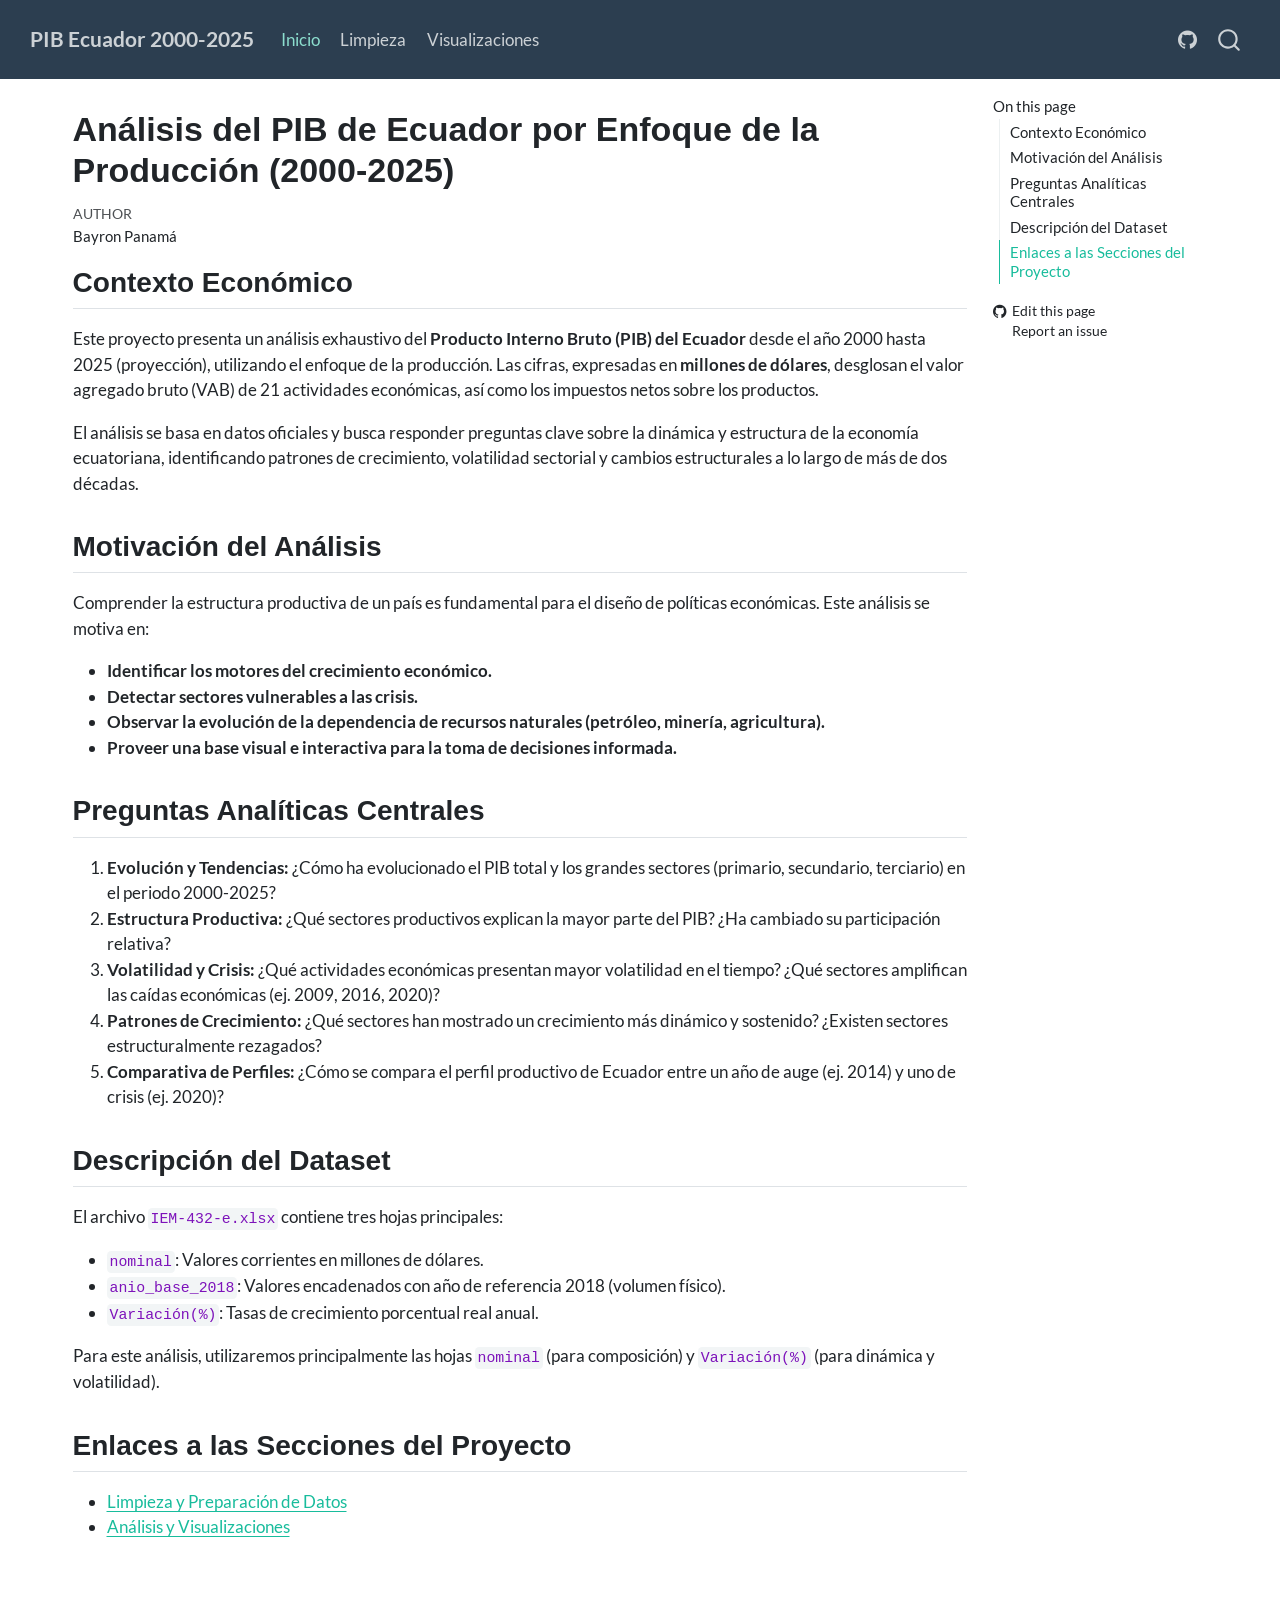
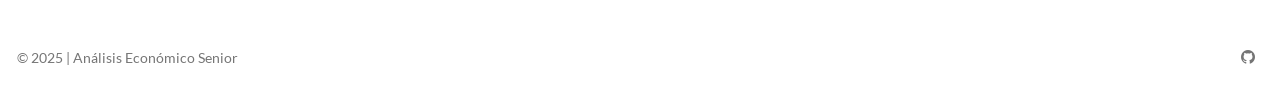
==== docs/index.html @ 4c0a0b29 "Primera versión: Análisis PIB Ecuador 2000-2025" ====
<!DOCTYPE html>
<html xmlns="http://www.w3.org/1999/xhtml" lang="en" xml:lang="en"><head>

<meta charset="utf-8">
<meta name="generator" content="quarto-1.9.36">

<meta name="viewport" content="width=device-width, initial-scale=1.0, user-scalable=yes">

<meta name="author" content="Bayron Panamá">

<title>Análisis del PIB de Ecuador por Enfoque de la Producción (2000-2025) – PIB Ecuador 2000-2025</title>
<style>

code{white-space: pre-wrap;}
span.smallcaps{font-variant: small-caps;}
div.columns{display: flex; gap: min(4vw, 1.5em);}
div.column{flex: auto; overflow-x: auto;}
div.hanging-indent{margin-left: 1.5em; text-indent: -1.5em;}
ul.task-list{list-style: none;}
ul.task-list li input[type="checkbox"] {
width: 0.8em;
margin: 0 0.8em 0.2em -1em;  vertical-align: middle;
}
</style>


<script>const headroomChanged = new CustomEvent("quarto-hrChanged", {
  detail: {},
  bubbles: true,
  cancelable: false,
  composed: false,
});

const announceDismiss = () => {
  const annEl = window.document.getElementById("quarto-announcement");
  if (annEl) {
    annEl.remove();

    const annId = annEl.getAttribute("data-announcement-id");
    window.localStorage.setItem(`quarto-announce-${annId}`, "true");
  }
};

const announceRegister = () => {
  const annEl = window.document.getElementById("quarto-announcement");
  if (annEl) {
    const annId = annEl.getAttribute("data-announcement-id");
    const isDismissed =
      window.localStorage.getItem(`quarto-announce-${annId}`) || false;
    if (isDismissed) {
      announceDismiss();
      return;
    } else {
      annEl.classList.remove("hidden");
    }

    const actionEl = annEl.querySelector(".quarto-announcement-action");
    if (actionEl) {
      actionEl.addEventListener("click", function (e) {
        e.preventDefault();
        // Hide the bar immediately
        announceDismiss();
      });
    }
  }
};

window.document.addEventListener("DOMContentLoaded", function () {
  let init = false;

  announceRegister();

  // Manage the back to top button, if one is present.
  let lastScrollTop = window.pageYOffset || document.documentElement.scrollTop;
  const scrollDownBuffer = 5;
  const scrollUpBuffer = 35;
  const btn = document.getElementById("quarto-back-to-top");
  const hideBackToTop = () => {
    btn.style.display = "none";
  };
  const showBackToTop = () => {
    btn.style.display = "inline-block";
  };
  if (btn) {
    window.document.addEventListener(
      "scroll",
      function () {
        const currentScrollTop =
          window.pageYOffset || document.documentElement.scrollTop;

        // Shows and hides the button 'intelligently' as the user scrolls
        if (currentScrollTop - scrollDownBuffer > lastScrollTop) {
          hideBackToTop();
          lastScrollTop = currentScrollTop <= 0 ? 0 : currentScrollTop;
        } else if (currentScrollTop < lastScrollTop - scrollUpBuffer) {
          showBackToTop();
          lastScrollTop = currentScrollTop <= 0 ? 0 : currentScrollTop;
        }

        // Show the button at the bottom, hides it at the top
        if (currentScrollTop <= 0) {
          hideBackToTop();
        } else if (
          window.innerHeight + currentScrollTop >=
          document.body.offsetHeight
        ) {
          showBackToTop();
        }
      },
      false
    );
  }

  function throttle(func, wait) {
    var timeout;
    return function () {
      const context = this;
      const args = arguments;
      const later = function () {
        clearTimeout(timeout);
        timeout = null;
        func.apply(context, args);
      };

      if (!timeout) {
        timeout = setTimeout(later, wait);
      }
    };
  }

  function headerOffset() {
    // Set an offset if there is are fixed top navbar
    const headerEl = window.document.querySelector("header.fixed-top");
    if (headerEl) {
      return headerEl.clientHeight;
    } else {
      return 0;
    }
  }

  function footerOffset() {
    const footerEl = window.document.querySelector("footer.footer");
    if (footerEl) {
      return footerEl.clientHeight;
    } else {
      return 0;
    }
  }

  function dashboardOffset() {
    const dashboardNavEl = window.document.getElementById(
      "quarto-dashboard-header"
    );
    if (dashboardNavEl !== null) {
      return dashboardNavEl.clientHeight;
    } else {
      return 0;
    }
  }

  function updateDocumentOffsetWithoutAnimation() {
    updateDocumentOffset(false);
  }

  function updateDocumentOffset(animated) {
    // set body offset
    const topOffset = headerOffset();
    const bodyOffset = topOffset + footerOffset() + dashboardOffset();
    const bodyEl = window.document.body;
    bodyEl.setAttribute("data-bs-offset", topOffset);
    bodyEl.style.paddingTop = topOffset + "px";

    // deal with sidebar offsets
    const sidebars = window.document.querySelectorAll(
      ".sidebar, .headroom-target"
    );
    sidebars.forEach((sidebar) => {
      if (!animated) {
        sidebar.classList.add("notransition");
        // Remove the no transition class after the animation has time to complete
        setTimeout(function () {
          sidebar.classList.remove("notransition");
        }, 201);
      }

      if (window.Headroom && sidebar.classList.contains("sidebar-unpinned")) {
        sidebar.style.top = "0";
        sidebar.style.maxHeight = "100vh";
      } else {
        sidebar.style.top = topOffset + "px";
        sidebar.style.maxHeight = "calc(100vh - " + topOffset + "px)";
      }
    });

    // allow space for footer
    const mainContainer = window.document.querySelector(".quarto-container");
    if (mainContainer) {
      mainContainer.style.minHeight = "calc(100vh - " + bodyOffset + "px)";
    }

    // link offset
    let linkStyle = window.document.querySelector("#quarto-target-style");
    if (!linkStyle) {
      linkStyle = window.document.createElement("style");
      linkStyle.setAttribute("id", "quarto-target-style");
      window.document.head.appendChild(linkStyle);
    }
    while (linkStyle.firstChild) {
      linkStyle.removeChild(linkStyle.firstChild);
    }
    if (topOffset > 0) {
      linkStyle.appendChild(
        window.document.createTextNode(`
      section:target::before {
        content: "";
        display: block;
        height: ${topOffset}px;
        margin: -${topOffset}px 0 0;
      }`)
      );
    }
    if (init) {
      window.dispatchEvent(headroomChanged);
    }
    init = true;
  }

  // initialize headroom
  var header = window.document.querySelector("#quarto-header");
  if (header && window.Headroom) {
    const headroom = new window.Headroom(header, {
      tolerance: 5,
      onPin: function () {
        const sidebars = window.document.querySelectorAll(
          ".sidebar, .headroom-target"
        );
        sidebars.forEach((sidebar) => {
          sidebar.classList.remove("sidebar-unpinned");
        });
        updateDocumentOffset();
      },
      onUnpin: function () {
        const sidebars = window.document.querySelectorAll(
          ".sidebar, .headroom-target"
        );
        sidebars.forEach((sidebar) => {
          sidebar.classList.add("sidebar-unpinned");
        });
        updateDocumentOffset();
      },
    });
    headroom.init();

    let frozen = false;
    window.quartoToggleHeadroom = function () {
      if (frozen) {
        headroom.unfreeze();
        frozen = false;
      } else {
        headroom.freeze();
        frozen = true;
      }
    };
  }

  window.addEventListener(
    "hashchange",
    function (e) {
      if (
        getComputedStyle(document.documentElement).scrollBehavior !== "smooth"
      ) {
        window.scrollTo(0, window.pageYOffset - headerOffset());
      }
    },
    false
  );

  // Observe size changed for the header
  const headerEl = window.document.querySelector("header.fixed-top");
  if (headerEl && window.ResizeObserver) {
    const observer = new window.ResizeObserver(() => {
      setTimeout(updateDocumentOffsetWithoutAnimation, 0);
    });
    observer.observe(headerEl, {
      attributes: true,
      childList: true,
      characterData: true,
    });
  } else {
    window.addEventListener(
      "resize",
      throttle(updateDocumentOffsetWithoutAnimation, 50)
    );
  }
  setTimeout(updateDocumentOffsetWithoutAnimation, 250);

  // fixup index.html links if we aren't on the filesystem
  if (window.location.protocol !== "file:") {
    const links = window.document.querySelectorAll("a");
    for (let i = 0; i < links.length; i++) {
      if (links[i].href) {
        links[i].dataset.originalHref = links[i].href;
        links[i].href = links[i].href.replace(/\/index\.html/, "/");
      }
    }

    // Fixup any sharing links that require urls
    // Append url to any sharing urls
    const sharingLinks = window.document.querySelectorAll(
      "a.sidebar-tools-main-item, a.quarto-navigation-tool, a.quarto-navbar-tools, a.quarto-navbar-tools-item"
    );
    for (let i = 0; i < sharingLinks.length; i++) {
      const sharingLink = sharingLinks[i];
      const href = sharingLink.getAttribute("href");
      if (href) {
        sharingLink.setAttribute(
          "href",
          href.replace("|url|", window.location.href)
        );
      }
    }

    // Scroll the active navigation item into view, if necessary
    const navSidebar = window.document.querySelector("nav#quarto-sidebar");
    if (navSidebar) {
      // Find the active item
      const activeItem = navSidebar.querySelector("li.sidebar-item a.active");
      if (activeItem) {
        // Wait for the scroll height and height to resolve by observing size changes on the
        // nav element that is scrollable
        const resizeObserver = new ResizeObserver((_entries) => {
          // The bottom of the element
          const elBottom = activeItem.offsetTop;
          const viewBottom = navSidebar.scrollTop + navSidebar.clientHeight;

          // The element height and scroll height are the same, then we are still loading
          if (viewBottom !== navSidebar.scrollHeight) {
            // Determine if the item isn't visible and scroll to it
            if (elBottom >= viewBottom) {
              navSidebar.scrollTop = elBottom;
            }

            // stop observing now since we've completed the scroll
            resizeObserver.unobserve(navSidebar);
          }
        });
        resizeObserver.observe(navSidebar);
      }
    }
  }
});
</script>
<script>/*!
 * headroom.js v0.12.0 - Give your page some headroom. Hide your header until you need it
 * Copyright (c) 2020 Nick Williams - http://wicky.nillia.ms/headroom.js
 * License: MIT
 */

!function(t,n){"object"==typeof exports&&"undefined"!=typeof module?module.exports=n():"function"==typeof define&&define.amd?define(n):(t=t||self).Headroom=n()}(this,function(){"use strict";function t(){return"undefined"!=typeof window}function d(t){return function(t){return t&&t.document&&function(t){return 9===t.nodeType}(t.document)}(t)?function(t){var n=t.document,o=n.body,s=n.documentElement;return{scrollHeight:function(){return Math.max(o.scrollHeight,s.scrollHeight,o.offsetHeight,s.offsetHeight,o.clientHeight,s.clientHeight)},height:function(){return t.innerHeight||s.clientHeight||o.clientHeight},scrollY:function(){return void 0!==t.pageYOffset?t.pageYOffset:(s||o.parentNode||o).scrollTop}}}(t):function(t){return{scrollHeight:function(){return Math.max(t.scrollHeight,t.offsetHeight,t.clientHeight)},height:function(){return Math.max(t.offsetHeight,t.clientHeight)},scrollY:function(){return t.scrollTop}}}(t)}function n(t,s,e){var n,o=function(){var n=!1;try{var t={get passive(){n=!0}};window.addEventListener("test",t,t),window.removeEventListener("test",t,t)}catch(t){n=!1}return n}(),i=!1,r=d(t),l=r.scrollY(),a={};function c(){var t=Math.round(r.scrollY()),n=r.height(),o=r.scrollHeight();a.scrollY=t,a.lastScrollY=l,a.direction=l<t?"down":"up",a.distance=Math.abs(t-l),a.isOutOfBounds=t<0||o<t+n,a.top=t<=s.offset[a.direction],a.bottom=o<=t+n,a.toleranceExceeded=a.distance>s.tolerance[a.direction],e(a),l=t,i=!1}function h(){i||(i=!0,n=requestAnimationFrame(c))}var u=!!o&&{passive:!0,capture:!1};return t.addEventListener("scroll",h,u),c(),{destroy:function(){cancelAnimationFrame(n),t.removeEventListener("scroll",h,u)}}}function o(t){return t===Object(t)?t:{down:t,up:t}}function s(t,n){n=n||{},Object.assign(this,s.options,n),this.classes=Object.assign({},s.options.classes,n.classes),this.elem=t,this.tolerance=o(this.tolerance),this.offset=o(this.offset),this.initialised=!1,this.frozen=!1}return s.prototype={constructor:s,init:function(){return s.cutsTheMustard&&!this.initialised&&(this.addClass("initial"),this.initialised=!0,setTimeout(function(t){t.scrollTracker=n(t.scroller,{offset:t.offset,tolerance:t.tolerance},t.update.bind(t))},100,this)),this},destroy:function(){this.initialised=!1,Object.keys(this.classes).forEach(this.removeClass,this),this.scrollTracker.destroy()},unpin:function(){!this.hasClass("pinned")&&this.hasClass("unpinned")||(this.addClass("unpinned"),this.removeClass("pinned"),this.onUnpin&&this.onUnpin.call(this))},pin:function(){this.hasClass("unpinned")&&(this.addClass("pinned"),this.removeClass("unpinned"),this.onPin&&this.onPin.call(this))},freeze:function(){this.frozen=!0,this.addClass("frozen")},unfreeze:function(){this.frozen=!1,this.removeClass("frozen")},top:function(){this.hasClass("top")||(this.addClass("top"),this.removeClass("notTop"),this.onTop&&this.onTop.call(this))},notTop:function(){this.hasClass("notTop")||(this.addClass("notTop"),this.removeClass("top"),this.onNotTop&&this.onNotTop.call(this))},bottom:function(){this.hasClass("bottom")||(this.addClass("bottom"),this.removeClass("notBottom"),this.onBottom&&this.onBottom.call(this))},notBottom:function(){this.hasClass("notBottom")||(this.addClass("notBottom"),this.removeClass("bottom"),this.onNotBottom&&this.onNotBottom.call(this))},shouldUnpin:function(t){return"down"===t.direction&&!t.top&&t.toleranceExceeded},shouldPin:function(t){return"up"===t.direction&&t.toleranceExceeded||t.top},addClass:function(t){this.elem.classList.add.apply(this.elem.classList,this.classes[t].split(" "))},removeClass:function(t){this.elem.classList.remove.apply(this.elem.classList,this.classes[t].split(" "))},hasClass:function(t){return this.classes[t].split(" ").every(function(t){return this.classList.contains(t)},this.elem)},update:function(t){t.isOutOfBounds||!0!==this.frozen&&(t.top?this.top():this.notTop(),t.bottom?this.bottom():this.notBottom(),this.shouldUnpin(t)?this.unpin():this.shouldPin(t)&&this.pin())}},s.options={tolerance:{up:0,down:0},offset:0,scroller:t()?window:null,classes:{frozen:"headroom--frozen",pinned:"headroom--pinned",unpinned:"headroom--unpinned",top:"headroom--top",notTop:"headroom--not-top",bottom:"headroom--bottom",notBottom:"headroom--not-bottom",initial:"headroom"}},s.cutsTheMustard=!!(t()&&function(){}.bind&&"classList"in document.documentElement&&Object.assign&&Object.keys&&requestAnimationFrame),s});
</script>
<script>/*!
 * clipboard.js v2.0.11
 * https://clipboardjs.com/
 *
 * Licensed MIT © Zeno Rocha
 */
!function(t,e){"object"==typeof exports&&"object"==typeof module?module.exports=e():"function"==typeof define&&define.amd?define([],e):"object"==typeof exports?exports.ClipboardJS=e():t.ClipboardJS=e()}(this,function(){return n={686:function(t,e,n){"use strict";n.d(e,{default:function(){return b}});var e=n(279),i=n.n(e),e=n(370),u=n.n(e),e=n(817),r=n.n(e);function c(t){try{return document.execCommand(t)}catch(t){return}}var a=function(t){t=r()(t);return c("cut"),t};function o(t,e){var n,o,t=(n=t,o="rtl"===document.documentElement.getAttribute("dir"),(t=document.createElement("textarea")).style.fontSize="12pt",t.style.border="0",t.style.padding="0",t.style.margin="0",t.style.position="absolute",t.style[o?"right":"left"]="-9999px",o=window.pageYOffset||document.documentElement.scrollTop,t.style.top="".concat(o,"px"),t.setAttribute("readonly",""),t.value=n,t);return e.container.appendChild(t),e=r()(t),c("copy"),t.remove(),e}var f=function(t){var e=1<arguments.length&&void 0!==arguments[1]?arguments[1]:{container:document.body},n="";return"string"==typeof t?n=o(t,e):t instanceof HTMLInputElement&&!["text","search","url","tel","password"].includes(null==t?void 0:t.type)?n=o(t.value,e):(n=r()(t),c("copy")),n};function l(t){return(l="function"==typeof Symbol&&"symbol"==typeof Symbol.iterator?function(t){return typeof t}:function(t){return t&&"function"==typeof Symbol&&t.constructor===Symbol&&t!==Symbol.prototype?"symbol":typeof t})(t)}var s=function(){var t=0<arguments.length&&void 0!==arguments[0]?arguments[0]:{},e=t.action,n=void 0===e?"copy":e,o=t.container,e=t.target,t=t.text;if("copy"!==n&&"cut"!==n)throw new Error('Invalid "action" value, use either "copy" or "cut"');if(void 0!==e){if(!e||"object"!==l(e)||1!==e.nodeType)throw new Error('Invalid "target" value, use a valid Element');if("copy"===n&&e.hasAttribute("disabled"))throw new Error('Invalid "target" attribute. Please use "readonly" instead of "disabled" attribute');if("cut"===n&&(e.hasAttribute("readonly")||e.hasAttribute("disabled")))throw new Error('Invalid "target" attribute. You can\'t cut text from elements with "readonly" or "disabled" attributes')}return t?f(t,{container:o}):e?"cut"===n?a(e):f(e,{container:o}):void 0};function p(t){return(p="function"==typeof Symbol&&"symbol"==typeof Symbol.iterator?function(t){return typeof t}:function(t){return t&&"function"==typeof Symbol&&t.constructor===Symbol&&t!==Symbol.prototype?"symbol":typeof t})(t)}function d(t,e){for(var n=0;n<e.length;n++){var o=e[n];o.enumerable=o.enumerable||!1,o.configurable=!0,"value"in o&&(o.writable=!0),Object.defineProperty(t,o.key,o)}}function y(t,e){return(y=Object.setPrototypeOf||function(t,e){return t.__proto__=e,t})(t,e)}function h(n){var o=function(){if("undefined"==typeof Reflect||!Reflect.construct)return!1;if(Reflect.construct.sham)return!1;if("function"==typeof Proxy)return!0;try{return Date.prototype.toString.call(Reflect.construct(Date,[],function(){})),!0}catch(t){return!1}}();return function(){var t,e=v(n);return t=o?(t=v(this).constructor,Reflect.construct(e,arguments,t)):e.apply(this,arguments),e=this,!(t=t)||"object"!==p(t)&&"function"!=typeof t?function(t){if(void 0!==t)return t;throw new ReferenceError("this hasn't been initialised - super() hasn't been called")}(e):t}}function v(t){return(v=Object.setPrototypeOf?Object.getPrototypeOf:function(t){return t.__proto__||Object.getPrototypeOf(t)})(t)}function m(t,e){t="data-clipboard-".concat(t);if(e.hasAttribute(t))return e.getAttribute(t)}var b=function(){!function(t,e){if("function"!=typeof e&&null!==e)throw new TypeError("Super expression must either be null or a function");t.prototype=Object.create(e&&e.prototype,{constructor:{value:t,writable:!0,configurable:!0}}),e&&y(t,e)}(r,i());var t,e,n,o=h(r);function r(t,e){var n;return function(t){if(!(t instanceof r))throw new TypeError("Cannot call a class as a function")}(this),(n=o.call(this)).resolveOptions(e),n.listenClick(t),n}return t=r,n=[{key:"copy",value:function(t){var e=1<arguments.length&&void 0!==arguments[1]?arguments[1]:{container:document.body};return f(t,e)}},{key:"cut",value:function(t){return a(t)}},{key:"isSupported",value:function(){var t=0<arguments.length&&void 0!==arguments[0]?arguments[0]:["copy","cut"],t="string"==typeof t?[t]:t,e=!!document.queryCommandSupported;return t.forEach(function(t){e=e&&!!document.queryCommandSupported(t)}),e}}],(e=[{key:"resolveOptions",value:function(){var t=0<arguments.length&&void 0!==arguments[0]?arguments[0]:{};this.action="function"==typeof t.action?t.action:this.defaultAction,this.target="function"==typeof t.target?t.target:this.defaultTarget,this.text="function"==typeof t.text?t.text:this.defaultText,this.container="object"===p(t.container)?t.container:document.body}},{key:"listenClick",value:function(t){var e=this;this.listener=u()(t,"click",function(t){return e.onClick(t)})}},{key:"onClick",value:function(t){var e=t.delegateTarget||t.currentTarget,n=this.action(e)||"copy",t=s({action:n,container:this.container,target:this.target(e),text:this.text(e)});this.emit(t?"success":"error",{action:n,text:t,trigger:e,clearSelection:function(){e&&e.focus(),window.getSelection().removeAllRanges()}})}},{key:"defaultAction",value:function(t){return m("action",t)}},{key:"defaultTarget",value:function(t){t=m("target",t);if(t)return document.querySelector(t)}},{key:"defaultText",value:function(t){return m("text",t)}},{key:"destroy",value:function(){this.listener.destroy()}}])&&d(t.prototype,e),n&&d(t,n),r}()},828:function(t){var e;"undefined"==typeof Element||Element.prototype.matches||((e=Element.prototype).matches=e.matchesSelector||e.mozMatchesSelector||e.msMatchesSelector||e.oMatchesSelector||e.webkitMatchesSelector),t.exports=function(t,e){for(;t&&9!==t.nodeType;){if("function"==typeof t.matches&&t.matches(e))return t;t=t.parentNode}}},438:function(t,e,n){var u=n(828);function i(t,e,n,o,r){var i=function(e,n,t,o){return function(t){t.delegateTarget=u(t.target,n),t.delegateTarget&&o.call(e,t)}}.apply(this,arguments);return t.addEventListener(n,i,r),{destroy:function(){t.removeEventListener(n,i,r)}}}t.exports=function(t,e,n,o,r){return"function"==typeof t.addEventListener?i.apply(null,arguments):"function"==typeof n?i.bind(null,document).apply(null,arguments):("string"==typeof t&&(t=document.querySelectorAll(t)),Array.prototype.map.call(t,function(t){return i(t,e,n,o,r)}))}},879:function(t,n){n.node=function(t){return void 0!==t&&t instanceof HTMLElement&&1===t.nodeType},n.nodeList=function(t){var e=Object.prototype.toString.call(t);return void 0!==t&&("[object NodeList]"===e||"[object HTMLCollection]"===e)&&"length"in t&&(0===t.length||n.node(t[0]))},n.string=function(t){return"string"==typeof t||t instanceof String},n.fn=function(t){return"[object Function]"===Object.prototype.toString.call(t)}},370:function(t,e,n){var f=n(879),l=n(438);t.exports=function(t,e,n){if(!t&&!e&&!n)throw new Error("Missing required arguments");if(!f.string(e))throw new TypeError("Second argument must be a String");if(!f.fn(n))throw new TypeError("Third argument must be a Function");if(f.node(t))return c=e,a=n,(u=t).addEventListener(c,a),{destroy:function(){u.removeEventListener(c,a)}};if(f.nodeList(t))return o=t,r=e,i=n,Array.prototype.forEach.call(o,function(t){t.addEventListener(r,i)}),{destroy:function(){Array.prototype.forEach.call(o,function(t){t.removeEventListener(r,i)})}};if(f.string(t))return t=t,e=e,n=n,l(document.body,t,e,n);throw new TypeError("First argument must be a String, HTMLElement, HTMLCollection, or NodeList");var o,r,i,u,c,a}},817:function(t){t.exports=function(t){var e,n="SELECT"===t.nodeName?(t.focus(),t.value):"INPUT"===t.nodeName||"TEXTAREA"===t.nodeName?((e=t.hasAttribute("readonly"))||t.setAttribute("readonly",""),t.select(),t.setSelectionRange(0,t.value.length),e||t.removeAttribute("readonly"),t.value):(t.hasAttribute("contenteditable")&&t.focus(),n=window.getSelection(),(e=document.createRange()).selectNodeContents(t),n.removeAllRanges(),n.addRange(e),n.toString());return n}},279:function(t){function e(){}e.prototype={on:function(t,e,n){var o=this.e||(this.e={});return(o[t]||(o[t]=[])).push({fn:e,ctx:n}),this},once:function(t,e,n){var o=this;function r(){o.off(t,r),e.apply(n,arguments)}return r._=e,this.on(t,r,n)},emit:function(t){for(var e=[].slice.call(arguments,1),n=((this.e||(this.e={}))[t]||[]).slice(),o=0,r=n.length;o<r;o++)n[o].fn.apply(n[o].ctx,e);return this},off:function(t,e){var n=this.e||(this.e={}),o=n[t],r=[];if(o&&e)for(var i=0,u=o.length;i<u;i++)o[i].fn!==e&&o[i].fn._!==e&&r.push(o[i]);return r.length?n[t]=r:delete n[t],this}},t.exports=e,t.exports.TinyEmitter=e}},r={},o.n=function(t){var e=t&&t.__esModule?function(){return t.default}:function(){return t};return o.d(e,{a:e}),e},o.d=function(t,e){for(var n in e)o.o(e,n)&&!o.o(t,n)&&Object.defineProperty(t,n,{enumerable:!0,get:e[n]})},o.o=function(t,e){return Object.prototype.hasOwnProperty.call(t,e)},o(686).default;function o(t){if(r[t])return r[t].exports;var e=r[t]={exports:{}};return n[t](e,e.exports,o),e.exports}var n,r});</script>
<script>/*! @algolia/autocomplete-js 1.19.1 | MIT License | © Algolia, Inc. and contributors | https://github.com/algolia/autocomplete */
!function(e,t){"object"==typeof exports&&"undefined"!=typeof module?t(exports):"function"==typeof define&&define.amd?define(["exports"],t):t((e="undefined"!=typeof globalThis?globalThis:e||self)["@algolia/autocomplete-js"]={})}(this,(function(e){"use strict";function t(e,t){var n=Object.keys(e);if(Object.getOwnPropertySymbols){var r=Object.getOwnPropertySymbols(e);t&&(r=r.filter((function(t){return Object.getOwnPropertyDescriptor(e,t).enumerable}))),n.push.apply(n,r)}return n}function n(e){for(var n=1;n<arguments.length;n++){var r=null!=arguments[n]?arguments[n]:{};n%2?t(Object(r),!0).forEach((function(t){o(e,t,r[t])})):Object.getOwnPropertyDescriptors?Object.defineProperties(e,Object.getOwnPropertyDescriptors(r)):t(Object(r)).forEach((function(t){Object.defineProperty(e,t,Object.getOwnPropertyDescriptor(r,t))}))}return e}function r(e){return r="function"==typeof Symbol&&"symbol"==typeof Symbol.iterator?function(e){return typeof e}:function(e){return e&&"function"==typeof Symbol&&e.constructor===Symbol&&e!==Symbol.prototype?"symbol":typeof e},r(e)}function o(e,t,n){return(t=function(e){var t=function(e,t){if("object"!=typeof e||null===e)return e;var n=e[Symbol.toPrimitive];if(void 0!==n){var r=n.call(e,t||"default");if("object"!=typeof r)return r;throw new TypeError("@@toPrimitive must return a primitive value.")}return("string"===t?String:Number)(e)}(e,"string");return"symbol"==typeof t?t:String(t)}(t))in e?Object.defineProperty(e,t,{value:n,enumerable:!0,configurable:!0,writable:!0}):e[t]=n,e}function i(){return i=Object.assign?Object.assign.bind():function(e){for(var t=1;t<arguments.length;t++){var n=arguments[t];for(var r in n)Object.prototype.hasOwnProperty.call(n,r)&&(e[r]=n[r])}return e},i.apply(this,arguments)}function u(e,t){if(null==e)return{};var n,r,o=function(e,t){if(null==e)return{};var n,r,o={},i=Object.keys(e);for(r=0;r<i.length;r++)n=i[r],t.indexOf(n)>=0||(o[n]=e[n]);return o}(e,t);if(Object.getOwnPropertySymbols){var i=Object.getOwnPropertySymbols(e);for(r=0;r<i.length;r++)n=i[r],t.indexOf(n)>=0||Object.prototype.propertyIsEnumerable.call(e,n)&&(o[n]=e[n])}return o}function a(e,t){return function(e){if(Array.isArray(e))return e}(e)||function(e,t){var n=null==e?null:"undefined"!=typeof Symbol&&e[Symbol.iterator]||e["@@iterator"];if(null!=n){var r,o,i,u,a=[],l=!0,c=!1;try{if(i=(n=n.call(e)).next,0===t){if(Object(n)!==n)return;l=!1}else for(;!(l=(r=i.call(n)).done)&&(a.push(r.value),a.length!==t);l=!0);}catch(e){c=!0,o=e}finally{try{if(!l&&null!=n.return&&(u=n.return(),Object(u)!==u))return}finally{if(c)throw o}}return a}}(e,t)||c(e,t)||function(){throw new TypeError("Invalid attempt to destructure non-iterable instance.\nIn order to be iterable, non-array objects must have a [Symbol.iterator]() method.")}()}function l(e){return function(e){if(Array.isArray(e))return s(e)}(e)||function(e){if("undefined"!=typeof Symbol&&null!=e[Symbol.iterator]||null!=e["@@iterator"])return Array.from(e)}(e)||c(e)||function(){throw new TypeError("Invalid attempt to spread non-iterable instance.\nIn order to be iterable, non-array objects must have a [Symbol.iterator]() method.")}()}function c(e,t){if(e){if("string"==typeof e)return s(e,t);var n=Object.prototype.toString.call(e).slice(8,-1);return"Object"===n&&e.constructor&&(n=e.constructor.name),"Map"===n||"Set"===n?Array.from(e):"Arguments"===n||/^(?:Ui|I)nt(?:8|16|32)(?:Clamped)?Array$/.test(n)?s(e,t):void 0}}function s(e,t){(null==t||t>e.length)&&(t=e.length);for(var n=0,r=new Array(t);n<t;n++)r[n]=e[n];return r}function f(e){return{current:e}}function p(e,t){var n=void 0;return function(){for(var r=arguments.length,o=new Array(r),i=0;i<r;i++)o[i]=arguments[i];n&&clearTimeout(n),n=setTimeout((function(){return e.apply(void 0,o)}),t)}}function m(e){return e.reduce((function(e,t){return e.concat(t)}),[])}var v=0;function d(){return"autocomplete-".concat(v++)}function y(e,t){return t.reduce((function(e,t){return e&&e[t]}),e)}function b(e){return 0===e.collections.length?0:e.collections.reduce((function(e,t){return e+t.items.length}),0)}function g(e){return e!==Object(e)}function h(e,t){if(e===t)return!0;if(g(e)||g(t)||"function"==typeof e||"function"==typeof t)return e===t;if(Object.keys(e).length!==Object.keys(t).length)return!1;for(var n=0,r=Object.keys(e);n<r.length;n++){var o=r[n];if(!(o in t))return!1;if(!h(e[o],t[o]))return!1}return!0}var _=function(){};var O="1.19.1",S=[{segment:"autocomplete-core",version:O}];function j(e){var t=e.item,n=e.items,r=void 0===n?[]:n;return{index:t.__autocomplete_indexName,items:[t],positions:[1+r.findIndex((function(e){return e.objectID===t.objectID}))],queryID:t.__autocomplete_queryID,algoliaSource:["autocomplete"]}}function P(e,t){return function(e){if(Array.isArray(e))return e}(e)||function(e,t){var n=null==e?null:"undefined"!=typeof Symbol&&e[Symbol.iterator]||e["@@iterator"];if(null!=n){var r,o,i,u,a=[],l=!0,c=!1;try{if(i=(n=n.call(e)).next,0===t){if(Object(n)!==n)return;l=!1}else for(;!(l=(r=i.call(n)).done)&&(a.push(r.value),a.length!==t);l=!0);}catch(e){c=!0,o=e}finally{try{if(!l&&null!=n.return&&(u=n.return(),Object(u)!==u))return}finally{if(c)throw o}}return a}}(e,t)||function(e,t){if(!e)return;if("string"==typeof e)return w(e,t);var n=Object.prototype.toString.call(e).slice(8,-1);"Object"===n&&e.constructor&&(n=e.constructor.name);if("Map"===n||"Set"===n)return Array.from(e);if("Arguments"===n||/^(?:Ui|I)nt(?:8|16|32)(?:Clamped)?Array$/.test(n))return w(e,t)}(e,t)||function(){throw new TypeError("Invalid attempt to destructure non-iterable instance.\nIn order to be iterable, non-array objects must have a [Symbol.iterator]() method.")}()}function w(e,t){(null==t||t>e.length)&&(t=e.length);for(var n=0,r=new Array(t);n<t;n++)r[n]=e[n];return r}var I=["items"],A=["items"];function E(e){return E="function"==typeof Symbol&&"symbol"==typeof Symbol.iterator?function(e){return typeof e}:function(e){return e&&"function"==typeof Symbol&&e.constructor===Symbol&&e!==Symbol.prototype?"symbol":typeof e},E(e)}function D(e){return function(e){if(Array.isArray(e))return C(e)}(e)||function(e){if("undefined"!=typeof Symbol&&null!=e[Symbol.iterator]||null!=e["@@iterator"])return Array.from(e)}(e)||function(e,t){if(!e)return;if("string"==typeof e)return C(e,t);var n=Object.prototype.toString.call(e).slice(8,-1);"Object"===n&&e.constructor&&(n=e.constructor.name);if("Map"===n||"Set"===n)return Array.from(e);if("Arguments"===n||/^(?:Ui|I)nt(?:8|16|32)(?:Clamped)?Array$/.test(n))return C(e,t)}(e)||function(){throw new TypeError("Invalid attempt to spread non-iterable instance.\nIn order to be iterable, non-array objects must have a [Symbol.iterator]() method.")}()}function C(e,t){(null==t||t>e.length)&&(t=e.length);for(var n=0,r=new Array(t);n<t;n++)r[n]=e[n];return r}function k(e,t){if(null==e)return{};var n,r,o=function(e,t){if(null==e)return{};var n,r,o={},i=Object.keys(e);for(r=0;r<i.length;r++)n=i[r],t.indexOf(n)>=0||(o[n]=e[n]);return o}(e,t);if(Object.getOwnPropertySymbols){var i=Object.getOwnPropertySymbols(e);for(r=0;r<i.length;r++)n=i[r],t.indexOf(n)>=0||Object.prototype.propertyIsEnumerable.call(e,n)&&(o[n]=e[n])}return o}function x(e,t){var n=Object.keys(e);if(Object.getOwnPropertySymbols){var r=Object.getOwnPropertySymbols(e);t&&(r=r.filter((function(t){return Object.getOwnPropertyDescriptor(e,t).enumerable}))),n.push.apply(n,r)}return n}function N(e){for(var t=1;t<arguments.length;t++){var n=null!=arguments[t]?arguments[t]:{};t%2?x(Object(n),!0).forEach((function(t){T(e,t,n[t])})):Object.getOwnPropertyDescriptors?Object.defineProperties(e,Object.getOwnPropertyDescriptors(n)):x(Object(n)).forEach((function(t){Object.defineProperty(e,t,Object.getOwnPropertyDescriptor(n,t))}))}return e}function T(e,t,n){return(t=function(e){var t=function(e,t){if("object"!==E(e)||null===e)return e;var n=e[Symbol.toPrimitive];if(void 0!==n){var r=n.call(e,t||"default");if("object"!==E(r))return r;throw new TypeError("@@toPrimitive must return a primitive value.")}return("string"===t?String:Number)(e)}(e,"string");return"symbol"===E(t)?t:String(t)}(t))in e?Object.defineProperty(e,t,{value:n,enumerable:!0,configurable:!0,writable:!0}):e[t]=n,e}function q(e){for(var t=arguments.length>1&&void 0!==arguments[1]?arguments[1]:20,n=[],r=0;r<e.objectIDs.length;r+=t)n.push(N(N({},e),{},{objectIDs:e.objectIDs.slice(r,r+t)}));return n}function B(e){return e.map((function(e){var t=e.items,n=k(e,I);return N(N({},n),{},{objectIDs:(null==t?void 0:t.map((function(e){return e.objectID})))||n.objectIDs})}))}function R(e){var t,n,r,o=(t=P((e.version||"").split(".").map(Number),2),n=t[0],r=t[1],n>=3||2===n&&r>=4||1===n&&r>=10);function i(t,n,r){if(o&&void 0!==r){var i=r[0].__autocomplete_algoliaCredentials,u={"X-Algolia-Application-Id":i.appId,"X-Algolia-API-Key":i.apiKey};e.apply(void 0,[t].concat(D(n),[{headers:u}]))}else e.apply(void 0,[t].concat(D(n)))}return{init:function(t,n){e("init",{appId:t,apiKey:n})},setAuthenticatedUserToken:function(t){e("setAuthenticatedUserToken",t)},setUserToken:function(t){e("setUserToken",t)},clickedObjectIDsAfterSearch:function(){for(var e=arguments.length,t=new Array(e),n=0;n<e;n++)t[n]=arguments[n];t.length>0&&i("clickedObjectIDsAfterSearch",B(t),t[0].items)},clickedObjectIDs:function(){for(var e=arguments.length,t=new Array(e),n=0;n<e;n++)t[n]=arguments[n];t.length>0&&i("clickedObjectIDs",B(t),t[0].items)},clickedFilters:function(){for(var t=arguments.length,n=new Array(t),r=0;r<t;r++)n[r]=arguments[r];n.length>0&&e.apply(void 0,["clickedFilters"].concat(n))},convertedObjectIDsAfterSearch:function(){for(var e=arguments.length,t=new Array(e),n=0;n<e;n++)t[n]=arguments[n];t.length>0&&i("convertedObjectIDsAfterSearch",B(t),t[0].items)},convertedObjectIDs:function(){for(var e=arguments.length,t=new Array(e),n=0;n<e;n++)t[n]=arguments[n];t.length>0&&i("convertedObjectIDs",B(t),t[0].items)},convertedFilters:function(){for(var t=arguments.length,n=new Array(t),r=0;r<t;r++)n[r]=arguments[r];n.length>0&&e.apply(void 0,["convertedFilters"].concat(n))},viewedObjectIDs:function(){for(var e=arguments.length,t=new Array(e),n=0;n<e;n++)t[n]=arguments[n];t.length>0&&t.reduce((function(e,t){var n=t.items,r=k(t,A);return[].concat(D(e),D(q(N(N({},r),{},{objectIDs:(null==n?void 0:n.map((function(e){return e.objectID})))||r.objectIDs})).map((function(e){return{items:n,payload:e}}))))}),[]).forEach((function(e){var t=e.items;return i("viewedObjectIDs",[e.payload],t)}))},viewedFilters:function(){for(var t=arguments.length,n=new Array(t),r=0;r<t;r++)n[r]=arguments[r];n.length>0&&e.apply(void 0,["viewedFilters"].concat(n))}}}function L(e){var t=e.items.reduce((function(e,t){var n;return e[t.__autocomplete_indexName]=(null!==(n=e[t.__autocomplete_indexName])&&void 0!==n?n:[]).concat(t),e}),{});return Object.keys(t).map((function(e){return{index:e,items:t[e],algoliaSource:["autocomplete"]}}))}function F(e){return e.objectID&&e.__autocomplete_indexName&&e.__autocomplete_queryID}function U(e){return U="function"==typeof Symbol&&"symbol"==typeof Symbol.iterator?function(e){return typeof e}:function(e){return e&&"function"==typeof Symbol&&e.constructor===Symbol&&e!==Symbol.prototype?"symbol":typeof e},U(e)}function M(e){return function(e){if(Array.isArray(e))return H(e)}(e)||function(e){if("undefined"!=typeof Symbol&&null!=e[Symbol.iterator]||null!=e["@@iterator"])return Array.from(e)}(e)||function(e,t){if(!e)return;if("string"==typeof e)return H(e,t);var n=Object.prototype.toString.call(e).slice(8,-1);"Object"===n&&e.constructor&&(n=e.constructor.name);if("Map"===n||"Set"===n)return Array.from(e);if("Arguments"===n||/^(?:Ui|I)nt(?:8|16|32)(?:Clamped)?Array$/.test(n))return H(e,t)}(e)||function(){throw new TypeError("Invalid attempt to spread non-iterable instance.\nIn order to be iterable, non-array objects must have a [Symbol.iterator]() method.")}()}function H(e,t){(null==t||t>e.length)&&(t=e.length);for(var n=0,r=new Array(t);n<t;n++)r[n]=e[n];return r}function V(e,t){var n=Object.keys(e);if(Object.getOwnPropertySymbols){var r=Object.getOwnPropertySymbols(e);t&&(r=r.filter((function(t){return Object.getOwnPropertyDescriptor(e,t).enumerable}))),n.push.apply(n,r)}return n}function W(e){for(var t=1;t<arguments.length;t++){var n=null!=arguments[t]?arguments[t]:{};t%2?V(Object(n),!0).forEach((function(t){Q(e,t,n[t])})):Object.getOwnPropertyDescriptors?Object.defineProperties(e,Object.getOwnPropertyDescriptors(n)):V(Object(n)).forEach((function(t){Object.defineProperty(e,t,Object.getOwnPropertyDescriptor(n,t))}))}return e}function Q(e,t,n){return(t=function(e){var t=function(e,t){if("object"!==U(e)||null===e)return e;var n=e[Symbol.toPrimitive];if(void 0!==n){var r=n.call(e,t||"default");if("object"!==U(r))return r;throw new TypeError("@@toPrimitive must return a primitive value.")}return("string"===t?String:Number)(e)}(e,"string");return"symbol"===U(t)?t:String(t)}(t))in e?Object.defineProperty(e,t,{value:n,enumerable:!0,configurable:!0,writable:!0}):e[t]=n,e}var K="2.15.0",$="https://cdn.jsdelivr.net/npm/search-insights@".concat(K,"/dist/search-insights.min.js"),z=p((function(e){var t=e.onItemsChange,n=e.items,r=e.insights,o=e.state;t({insights:r,insightsEvents:L({items:n}).map((function(e){return W({eventName:"Items Viewed"},e)})),state:o})}),400);function G(e){var t=function(e){return W({onItemsChange:function(e){var t=e.insights,n=e.insightsEvents,r=e.state;t.viewedObjectIDs.apply(t,M(n.map((function(e){return W(W({},e),{},{algoliaSource:J(e.algoliaSource,r.context)})}))))},onSelect:function(e){var t=e.insights,n=e.insightsEvents,r=e.state;t.clickedObjectIDsAfterSearch.apply(t,M(n.map((function(e){return W(W({},e),{},{algoliaSource:J(e.algoliaSource,r.context)})}))))},onActive:_,__autocomplete_clickAnalytics:!0},e)}(e),n=t.insightsClient,r=t.insightsInitParams,o=t.onItemsChange,i=t.onSelect,u=t.onActive,a=t.__autocomplete_clickAnalytics,l=n;if(n||function(e){if("undefined"!=typeof window)e({window:window})}((function(e){var t=e.window,n=t.AlgoliaAnalyticsObject||"aa";"string"==typeof n&&(l=t[n]),l||(t.AlgoliaAnalyticsObject=n,t[n]||(t[n]=function(){t[n].queue||(t[n].queue=[]);for(var e=arguments.length,r=new Array(e),o=0;o<e;o++)r[o]=arguments[o];t[n].queue.push(r)}),t[n].version=K,l=t[n],function(e){var t="[Autocomplete]: Could not load search-insights.js. Please load it manually following https://alg.li/insights-autocomplete";try{var n=e.document.createElement("script");n.async=!0,n.src=$,n.onerror=function(){console.error(t)},document.body.appendChild(n)}catch(e){console.error(t)}}(t))})),!l)return{};r&&l("init",W({partial:!0},r));var c=R(l),s=f([]),m=p((function(e){var t=e.state;if(t.isOpen){var n=t.collections.reduce((function(e,t){return[].concat(M(e),M(t.items))}),[]).filter(F);h(s.current.map((function(e){return e.objectID})),n.map((function(e){return e.objectID})))||(s.current=n,n.length>0&&z({onItemsChange:o,items:n,insights:c,state:t}))}}),0);return{name:"aa.algoliaInsightsPlugin",subscribe:function(e){var t=e.setContext,n=e.onSelect,r=e.onActive;function o(e){t({algoliaInsightsPlugin:{__algoliaSearchParameters:W(W({},a?{clickAnalytics:!0}:{}),e?{userToken:X(e)}:{}),insights:c}})}l("addAlgoliaAgent","insights-plugin"),o(),l("onUserTokenChange",(function(e){o(e)})),l("getUserToken",null,(function(e,t){o(t)})),n((function(e){var t=e.item,n=e.state,r=e.event,o=e.source;F(t)&&i({state:n,event:r,insights:c,item:t,insightsEvents:[W({eventName:"Item Selected"},j({item:t,items:o.getItems().filter(F)}))]})})),r((function(e){var t=e.item,n=e.source,r=e.state,o=e.event;F(t)&&u({state:r,event:o,insights:c,item:t,insightsEvents:[W({eventName:"Item Active"},j({item:t,items:n.getItems().filter(F)}))]})}))},onStateChange:function(e){var t=e.state;m({state:t})},__autocomplete_pluginOptions:e}}function J(){var e,t=arguments.length>0&&void 0!==arguments[0]?arguments[0]:[],n=arguments.length>1?arguments[1]:void 0;return[].concat(M(t),["autocomplete-internal"],M(null!==(e=n.algoliaInsightsPlugin)&&void 0!==e&&e.__automaticInsights?["autocomplete-automatic"]:[]))}function X(e){return"number"==typeof e?e.toString():e}function Y(e,t){var n=t;return{then:function(t,r){return Y(e.then(ee(t,n,e),ee(r,n,e)),n)},catch:function(t){return Y(e.catch(ee(t,n,e)),n)},finally:function(t){return t&&n.onCancelList.push(t),Y(e.finally(ee(t&&function(){return n.onCancelList=[],t()},n,e)),n)},cancel:function(){n.isCanceled=!0;var e=n.onCancelList;n.onCancelList=[],e.forEach((function(e){e()}))},isCanceled:function(){return!0===n.isCanceled}}}function Z(e){return Y(e,{isCanceled:!1,onCancelList:[]})}function ee(e,t,n){return e?function(n){return t.isCanceled?n:e(n)}:n}var te,ne=!0;function re(e,t,n,r){if(!n)return null;if(e<0&&(null===t||null!==r&&0===t))return n+e;var o=(null===t?-1:t)+e;return o<=-1||o>=n?null===r?null:0:o}function oe(e,t){var n=Object.keys(e);if(Object.getOwnPropertySymbols){var r=Object.getOwnPropertySymbols(e);t&&(r=r.filter((function(t){return Object.getOwnPropertyDescriptor(e,t).enumerable}))),n.push.apply(n,r)}return n}function ie(e){for(var t=1;t<arguments.length;t++){var n=null!=arguments[t]?arguments[t]:{};t%2?oe(Object(n),!0).forEach((function(t){ue(e,t,n[t])})):Object.getOwnPropertyDescriptors?Object.defineProperties(e,Object.getOwnPropertyDescriptors(n)):oe(Object(n)).forEach((function(t){Object.defineProperty(e,t,Object.getOwnPropertyDescriptor(n,t))}))}return e}function ue(e,t,n){return(t=function(e){var t=function(e,t){if("object"!==ae(e)||null===e)return e;var n=e[Symbol.toPrimitive];if(void 0!==n){var r=n.call(e,t||"default");if("object"!==ae(r))return r;throw new TypeError("@@toPrimitive must return a primitive value.")}return("string"===t?String:Number)(e)}(e,"string");return"symbol"===ae(t)?t:String(t)}(t))in e?Object.defineProperty(e,t,{value:n,enumerable:!0,configurable:!0,writable:!0}):e[t]=n,e}function ae(e){return ae="function"==typeof Symbol&&"symbol"==typeof Symbol.iterator?function(e){return typeof e}:function(e){return e&&"function"==typeof Symbol&&e.constructor===Symbol&&e!==Symbol.prototype?"symbol":typeof e},ae(e)}function le(e,t){var n="undefined"!=typeof Symbol&&e[Symbol.iterator]||e["@@iterator"];if(!n){if(Array.isArray(e)||(n=function(e,t){if(!e)return;if("string"==typeof e)return ce(e,t);var n=Object.prototype.toString.call(e).slice(8,-1);"Object"===n&&e.constructor&&(n=e.constructor.name);if("Map"===n||"Set"===n)return Array.from(e);if("Arguments"===n||/^(?:Ui|I)nt(?:8|16|32)(?:Clamped)?Array$/.test(n))return ce(e,t)}(e))||t&&e&&"number"==typeof e.length){n&&(e=n);var r=0,o=function(){};return{s:o,n:function(){return r>=e.length?{done:!0}:{done:!1,value:e[r++]}},e:function(e){throw e},f:o}}throw new TypeError("Invalid attempt to iterate non-iterable instance.\nIn order to be iterable, non-array objects must have a [Symbol.iterator]() method.")}var i,u=!0,a=!1;return{s:function(){n=n.call(e)},n:function(){var e=n.next();return u=e.done,e},e:function(e){a=!0,i=e},f:function(){try{u||null==n.return||n.return()}finally{if(a)throw i}}}}function ce(e,t){(null==t||t>e.length)&&(t=e.length);for(var n=0,r=new Array(t);n<t;n++)r[n]=e[n];return r}var se=function(e,t){var n,r=!1,o=[],i=le(e);try{for(i.s();!(n=i.n()).done;){var u,a,l,c=null===(u=n.value.__autocomplete_pluginOptions)||void 0===u||null===(a=(l=u).awaitSubmit)||void 0===a?void 0:a.call(l);if("number"==typeof c)o.push(c);else if(!0===c){r=!0;break}}}catch(e){i.e(e)}finally{i.f()}return r?t.wait():o.length>0?t.wait(Math.max.apply(Math,o)):void 0};function fe(e){var t=function(e){var t=e.collections.map((function(e){return e.items.length})).reduce((function(e,t,n){var r=(e[n-1]||0)+t;return e.push(r),e}),[]).reduce((function(t,n){return n<=e.activeItemId?t+1:t}),0);return e.collections[t]}(e);if(!t)return null;var n=t.items[function(e){for(var t=e.state,n=e.collection,r=!1,o=0,i=0;!1===r;){var u=t.collections[o];if(u===n){r=!0;break}i+=u.items.length,o++}return t.activeItemId-i}({state:e,collection:t})],r=t.source;return{item:n,itemInputValue:r.getItemInputValue({item:n,state:e}),itemUrl:r.getItemUrl({item:n,state:e}),source:r}}function pe(e,t,n){return[e,null==n?void 0:n.sourceId,t].filter(Boolean).join("-").replace(/\s/g,"")}var me=/((gt|sm)-|galaxy nexus)|samsung[- ]|samsungbrowser/i;function ve(e){return e.nativeEvent||e}function de(e){return de="function"==typeof Symbol&&"symbol"==typeof Symbol.iterator?function(e){return typeof e}:function(e){return e&&"function"==typeof Symbol&&e.constructor===Symbol&&e!==Symbol.prototype?"symbol":typeof e},de(e)}function ye(e,t){var n=Object.keys(e);if(Object.getOwnPropertySymbols){var r=Object.getOwnPropertySymbols(e);t&&(r=r.filter((function(t){return Object.getOwnPropertyDescriptor(e,t).enumerable}))),n.push.apply(n,r)}return n}function be(e,t,n){return(t=function(e){var t=function(e,t){if("object"!==de(e)||null===e)return e;var n=e[Symbol.toPrimitive];if(void 0!==n){var r=n.call(e,t||"default");if("object"!==de(r))return r;throw new TypeError("@@toPrimitive must return a primitive value.")}return("string"===t?String:Number)(e)}(e,"string");return"symbol"===de(t)?t:String(t)}(t))in e?Object.defineProperty(e,t,{value:n,enumerable:!0,configurable:!0,writable:!0}):e[t]=n,e}function ge(e,t,n){var r,o=t.initialState;return{getState:function(){return o},dispatch:function(r,i){var u=function(e){for(var t=1;t<arguments.length;t++){var n=null!=arguments[t]?arguments[t]:{};t%2?ye(Object(n),!0).forEach((function(t){be(e,t,n[t])})):Object.getOwnPropertyDescriptors?Object.defineProperties(e,Object.getOwnPropertyDescriptors(n)):ye(Object(n)).forEach((function(t){Object.defineProperty(e,t,Object.getOwnPropertyDescriptor(n,t))}))}return e}({},o);o=e(o,{type:r,props:t,payload:i}),n({state:o,prevState:u})},pendingRequests:(r=[],{add:function(e){return r.push(e),e.finally((function(){r=r.filter((function(t){return t!==e}))}))},cancelAll:function(){r.forEach((function(e){return e.cancel()}))},isEmpty:function(){return 0===r.length},wait:function(e){return ne?(ne=!1,te=e?Promise.race([Promise.all(r),new Promise((function(t){return setTimeout(t,e)}))]):Promise.all(r),te.then((function(){ne=!0}))):te}})}}function he(e){return he="function"==typeof Symbol&&"symbol"==typeof Symbol.iterator?function(e){return typeof e}:function(e){return e&&"function"==typeof Symbol&&e.constructor===Symbol&&e!==Symbol.prototype?"symbol":typeof e},he(e)}function _e(e,t){var n=Object.keys(e);if(Object.getOwnPropertySymbols){var r=Object.getOwnPropertySymbols(e);t&&(r=r.filter((function(t){return Object.getOwnPropertyDescriptor(e,t).enumerable}))),n.push.apply(n,r)}return n}function Oe(e){for(var t=1;t<arguments.length;t++){var n=null!=arguments[t]?arguments[t]:{};t%2?_e(Object(n),!0).forEach((function(t){Se(e,t,n[t])})):Object.getOwnPropertyDescriptors?Object.defineProperties(e,Object.getOwnPropertyDescriptors(n)):_e(Object(n)).forEach((function(t){Object.defineProperty(e,t,Object.getOwnPropertyDescriptor(n,t))}))}return e}function Se(e,t,n){return(t=function(e){var t=function(e,t){if("object"!==he(e)||null===e)return e;var n=e[Symbol.toPrimitive];if(void 0!==n){var r=n.call(e,t||"default");if("object"!==he(r))return r;throw new TypeError("@@toPrimitive must return a primitive value.")}return("string"===t?String:Number)(e)}(e,"string");return"symbol"===he(t)?t:String(t)}(t))in e?Object.defineProperty(e,t,{value:n,enumerable:!0,configurable:!0,writable:!0}):e[t]=n,e}function je(e){return je="function"==typeof Symbol&&"symbol"==typeof Symbol.iterator?function(e){return typeof e}:function(e){return e&&"function"==typeof Symbol&&e.constructor===Symbol&&e!==Symbol.prototype?"symbol":typeof e},je(e)}function Pe(e){return function(e){if(Array.isArray(e))return we(e)}(e)||function(e){if("undefined"!=typeof Symbol&&null!=e[Symbol.iterator]||null!=e["@@iterator"])return Array.from(e)}(e)||function(e,t){if(!e)return;if("string"==typeof e)return we(e,t);var n=Object.prototype.toString.call(e).slice(8,-1);"Object"===n&&e.constructor&&(n=e.constructor.name);if("Map"===n||"Set"===n)return Array.from(e);if("Arguments"===n||/^(?:Ui|I)nt(?:8|16|32)(?:Clamped)?Array$/.test(n))return we(e,t)}(e)||function(){throw new TypeError("Invalid attempt to spread non-iterable instance.\nIn order to be iterable, non-array objects must have a [Symbol.iterator]() method.")}()}function we(e,t){(null==t||t>e.length)&&(t=e.length);for(var n=0,r=new Array(t);n<t;n++)r[n]=e[n];return r}function Ie(e,t){var n=Object.keys(e);if(Object.getOwnPropertySymbols){var r=Object.getOwnPropertySymbols(e);t&&(r=r.filter((function(t){return Object.getOwnPropertyDescriptor(e,t).enumerable}))),n.push.apply(n,r)}return n}function Ae(e){for(var t=1;t<arguments.length;t++){var n=null!=arguments[t]?arguments[t]:{};t%2?Ie(Object(n),!0).forEach((function(t){Ee(e,t,n[t])})):Object.getOwnPropertyDescriptors?Object.defineProperties(e,Object.getOwnPropertyDescriptors(n)):Ie(Object(n)).forEach((function(t){Object.defineProperty(e,t,Object.getOwnPropertyDescriptor(n,t))}))}return e}function Ee(e,t,n){return(t=function(e){var t=function(e,t){if("object"!==je(e)||null===e)return e;var n=e[Symbol.toPrimitive];if(void 0!==n){var r=n.call(e,t||"default");if("object"!==je(r))return r;throw new TypeError("@@toPrimitive must return a primitive value.")}return("string"===t?String:Number)(e)}(e,"string");return"symbol"===je(t)?t:String(t)}(t))in e?Object.defineProperty(e,t,{value:n,enumerable:!0,configurable:!0,writable:!0}):e[t]=n,e}function De(e,t){var n,r="undefined"!=typeof window?window:{},o=e.plugins||[];return Ae(Ae({debug:!1,openOnFocus:!1,enterKeyHint:void 0,ignoreCompositionEvents:!1,placeholder:"",autoFocus:!1,defaultActiveItemId:null,stallThreshold:300,insights:void 0,environment:r,shouldPanelOpen:function(e){return b(e.state)>0},reshape:function(e){return e.sources}},e),{},{id:null!==(n=e.id)&&void 0!==n?n:d(),plugins:o,initialState:Ae({activeItemId:null,query:"",completion:null,collections:[],isOpen:!1,status:"idle",context:{}},e.initialState),onStateChange:function(t){var n;null===(n=e.onStateChange)||void 0===n||n.call(e,t),o.forEach((function(e){var n;return null===(n=e.onStateChange)||void 0===n?void 0:n.call(e,t)}))},onSubmit:function(t){var n;null===(n=e.onSubmit)||void 0===n||n.call(e,t),o.forEach((function(e){var n;return null===(n=e.onSubmit)||void 0===n?void 0:n.call(e,t)}))},onReset:function(t){var n;null===(n=e.onReset)||void 0===n||n.call(e,t),o.forEach((function(e){var n;return null===(n=e.onReset)||void 0===n?void 0:n.call(e,t)}))},getSources:function(n){return Promise.all([].concat(Pe(o.map((function(e){return e.getSources}))),[e.getSources]).filter(Boolean).map((function(e){return function(e,t){var n=[];return Promise.resolve(e(t)).then((function(e){return Promise.all(e.filter((function(e){return Boolean(e)})).map((function(e){if(e.sourceId,n.includes(e.sourceId))throw new Error("[Autocomplete] The `sourceId` ".concat(JSON.stringify(e.sourceId)," is not unique."));n.push(e.sourceId);var t={getItemInputValue:function(e){return e.state.query},getItemUrl:function(){},onSelect:function(e){(0,e.setIsOpen)(!1)},onActive:_,onResolve:_};Object.keys(t).forEach((function(e){t[e].__default=!0}));var r=ie(ie({},t),e);return Promise.resolve(r)})))}))}(e,n)}))).then((function(e){return m(e)})).then((function(e){return e.map((function(e){return Ae(Ae({},e),{},{onSelect:function(n){e.onSelect(n),t.forEach((function(e){var t;return null===(t=e.onSelect)||void 0===t?void 0:t.call(e,n)}))},onActive:function(n){e.onActive(n),t.forEach((function(e){var t;return null===(t=e.onActive)||void 0===t?void 0:t.call(e,n)}))},onResolve:function(n){e.onResolve(n),t.forEach((function(e){var t;return null===(t=e.onResolve)||void 0===t?void 0:t.call(e,n)}))}})}))}))},navigator:Ae({navigate:function(e){var t=e.itemUrl;r.location.assign(t)},navigateNewTab:function(e){var t=e.itemUrl,n=r.open(t,"_blank","noopener");null==n||n.focus()},navigateNewWindow:function(e){var t=e.itemUrl;r.open(t,"_blank","noopener")}},e.navigator)})}function Ce(e){return Ce="function"==typeof Symbol&&"symbol"==typeof Symbol.iterator?function(e){return typeof e}:function(e){return e&&"function"==typeof Symbol&&e.constructor===Symbol&&e!==Symbol.prototype?"symbol":typeof e},Ce(e)}function ke(e,t){var n=Object.keys(e);if(Object.getOwnPropertySymbols){var r=Object.getOwnPropertySymbols(e);t&&(r=r.filter((function(t){return Object.getOwnPropertyDescriptor(e,t).enumerable}))),n.push.apply(n,r)}return n}function xe(e){for(var t=1;t<arguments.length;t++){var n=null!=arguments[t]?arguments[t]:{};t%2?ke(Object(n),!0).forEach((function(t){Ne(e,t,n[t])})):Object.getOwnPropertyDescriptors?Object.defineProperties(e,Object.getOwnPropertyDescriptors(n)):ke(Object(n)).forEach((function(t){Object.defineProperty(e,t,Object.getOwnPropertyDescriptor(n,t))}))}return e}function Ne(e,t,n){return(t=function(e){var t=function(e,t){if("object"!==Ce(e)||null===e)return e;var n=e[Symbol.toPrimitive];if(void 0!==n){var r=n.call(e,t||"default");if("object"!==Ce(r))return r;throw new TypeError("@@toPrimitive must return a primitive value.")}return("string"===t?String:Number)(e)}(e,"string");return"symbol"===Ce(t)?t:String(t)}(t))in e?Object.defineProperty(e,t,{value:n,enumerable:!0,configurable:!0,writable:!0}):e[t]=n,e}function Te(e){return Te="function"==typeof Symbol&&"symbol"==typeof Symbol.iterator?function(e){return typeof e}:function(e){return e&&"function"==typeof Symbol&&e.constructor===Symbol&&e!==Symbol.prototype?"symbol":typeof e},Te(e)}function qe(e,t){var n=Object.keys(e);if(Object.getOwnPropertySymbols){var r=Object.getOwnPropertySymbols(e);t&&(r=r.filter((function(t){return Object.getOwnPropertyDescriptor(e,t).enumerable}))),n.push.apply(n,r)}return n}function Be(e){for(var t=1;t<arguments.length;t++){var n=null!=arguments[t]?arguments[t]:{};t%2?qe(Object(n),!0).forEach((function(t){Re(e,t,n[t])})):Object.getOwnPropertyDescriptors?Object.defineProperties(e,Object.getOwnPropertyDescriptors(n)):qe(Object(n)).forEach((function(t){Object.defineProperty(e,t,Object.getOwnPropertyDescriptor(n,t))}))}return e}function Re(e,t,n){return(t=function(e){var t=function(e,t){if("object"!==Te(e)||null===e)return e;var n=e[Symbol.toPrimitive];if(void 0!==n){var r=n.call(e,t||"default");if("object"!==Te(r))return r;throw new TypeError("@@toPrimitive must return a primitive value.")}return("string"===t?String:Number)(e)}(e,"string");return"symbol"===Te(t)?t:String(t)}(t))in e?Object.defineProperty(e,t,{value:n,enumerable:!0,configurable:!0,writable:!0}):e[t]=n,e}function Le(e){return function(e){if(Array.isArray(e))return Fe(e)}(e)||function(e){if("undefined"!=typeof Symbol&&null!=e[Symbol.iterator]||null!=e["@@iterator"])return Array.from(e)}(e)||function(e,t){if(!e)return;if("string"==typeof e)return Fe(e,t);var n=Object.prototype.toString.call(e).slice(8,-1);"Object"===n&&e.constructor&&(n=e.constructor.name);if("Map"===n||"Set"===n)return Array.from(e);if("Arguments"===n||/^(?:Ui|I)nt(?:8|16|32)(?:Clamped)?Array$/.test(n))return Fe(e,t)}(e)||function(){throw new TypeError("Invalid attempt to spread non-iterable instance.\nIn order to be iterable, non-array objects must have a [Symbol.iterator]() method.")}()}function Fe(e,t){(null==t||t>e.length)&&(t=e.length);for(var n=0,r=new Array(t);n<t;n++)r[n]=e[n];return r}function Ue(e){return Boolean(e.execute)}function Me(e,t,n){if(o=e,Boolean(null==o?void 0:o.execute)){var r="algolia"===e.requesterId?Object.assign.apply(Object,[{}].concat(Le(Object.keys(n.context).map((function(e){var t;return null===(t=n.context[e])||void 0===t?void 0:t.__algoliaSearchParameters}))))):{};return Be(Be({},e),{},{requests:e.queries.map((function(n){return{query:"algolia"===e.requesterId?Be(Be({},n),{},{params:Be(Be({},r),n.params)}):n,sourceId:t,transformResponse:e.transformResponse}}))})}var o;return{items:e,sourceId:t}}function He(e){var t=e.reduce((function(e,t){if(!Ue(t))return e.push(t),e;var n=t.searchClient,r=t.execute,o=t.requesterId,i=t.requests,u=e.find((function(e){return Ue(t)&&Ue(e)&&e.searchClient===n&&Boolean(o)&&e.requesterId===o}));if(u){var a;(a=u.items).push.apply(a,Le(i))}else{var l={execute:r,requesterId:o,items:i,searchClient:n};e.push(l)}return e}),[]).map((function(e){if(!Ue(e))return Promise.resolve(e);var t=e,n=t.execute,r=t.items;return n({searchClient:t.searchClient,requests:r})}));return Promise.all(t).then((function(e){return m(e)}))}function Ve(e,t,n){return t.map((function(t){var r,o=e.filter((function(e){return e.sourceId===t.sourceId})),i=o.map((function(e){return e.items})),u=o[0].transformResponse,a=u?u({results:r=i,hits:r.map((function(e){return e.hits})).filter(Boolean),facetHits:r.map((function(e){var t;return null===(t=e.facetHits)||void 0===t?void 0:t.map((function(e){return{label:e.value,count:e.count,_highlightResult:{label:{value:e.highlighted}}}}))})).filter(Boolean)}):i;return t.onResolve({source:t,results:i,items:a,state:n.getState()}),a.every(Boolean),'The `getItems` function from source "'.concat(t.sourceId,'" must return an array of items but returned ').concat(JSON.stringify(void 0),".\n\nDid you forget to return items?\n\nSee: https://www.algolia.com/doc/ui-libraries/autocomplete/core-concepts/sources/#param-getitems"),{source:t,items:a}}))}function We(e){return We="function"==typeof Symbol&&"symbol"==typeof Symbol.iterator?function(e){return typeof e}:function(e){return e&&"function"==typeof Symbol&&e.constructor===Symbol&&e!==Symbol.prototype?"symbol":typeof e},We(e)}var Qe=["event","nextState","props","query","refresh","store"];function Ke(e,t){var n=Object.keys(e);if(Object.getOwnPropertySymbols){var r=Object.getOwnPropertySymbols(e);t&&(r=r.filter((function(t){return Object.getOwnPropertyDescriptor(e,t).enumerable}))),n.push.apply(n,r)}return n}function $e(e){for(var t=1;t<arguments.length;t++){var n=null!=arguments[t]?arguments[t]:{};t%2?Ke(Object(n),!0).forEach((function(t){ze(e,t,n[t])})):Object.getOwnPropertyDescriptors?Object.defineProperties(e,Object.getOwnPropertyDescriptors(n)):Ke(Object(n)).forEach((function(t){Object.defineProperty(e,t,Object.getOwnPropertyDescriptor(n,t))}))}return e}function ze(e,t,n){return(t=function(e){var t=function(e,t){if("object"!==We(e)||null===e)return e;var n=e[Symbol.toPrimitive];if(void 0!==n){var r=n.call(e,t||"default");if("object"!==We(r))return r;throw new TypeError("@@toPrimitive must return a primitive value.")}return("string"===t?String:Number)(e)}(e,"string");return"symbol"===We(t)?t:String(t)}(t))in e?Object.defineProperty(e,t,{value:n,enumerable:!0,configurable:!0,writable:!0}):e[t]=n,e}function Ge(e,t){if(null==e)return{};var n,r,o=function(e,t){if(null==e)return{};var n,r,o={},i=Object.keys(e);for(r=0;r<i.length;r++)n=i[r],t.indexOf(n)>=0||(o[n]=e[n]);return o}(e,t);if(Object.getOwnPropertySymbols){var i=Object.getOwnPropertySymbols(e);for(r=0;r<i.length;r++)n=i[r],t.indexOf(n)>=0||Object.prototype.propertyIsEnumerable.call(e,n)&&(o[n]=e[n])}return o}var Je,Xe,Ye,Ze=null,et=(Je=-1,Xe=-1,Ye=void 0,function(e){var t=++Je;return Promise.resolve(e).then((function(e){return Ye&&t<Xe?Ye:(Xe=t,Ye=e,e)}))});function tt(e){var t=e.event,n=e.nextState,r=void 0===n?{}:n,o=e.props,i=e.query,u=e.refresh,a=e.store,l=Ge(e,Qe);Ze&&o.environment.clearTimeout(Ze);var c=l.setCollections,s=l.setIsOpen,f=l.setQuery,p=l.setActiveItemId,v=l.setStatus,d=l.setContext;if(f(i),p(o.defaultActiveItemId),!i&&!1===o.openOnFocus){var y,b=a.getState().collections.map((function(e){return $e($e({},e),{},{items:[]})}));v("idle"),c(b),s(null!==(y=r.isOpen)&&void 0!==y?y:o.shouldPanelOpen({state:a.getState()}));var g=Z(et(b).then((function(){return Promise.resolve()})));return a.pendingRequests.add(g)}v("loading"),Ze=o.environment.setTimeout((function(){v("stalled")}),o.stallThreshold);var h=Z(et(o.getSources($e({query:i,refresh:u,state:a.getState()},l)).then((function(e){return Promise.all(e.map((function(e){return Promise.resolve(e.getItems($e({query:i,refresh:u,state:a.getState()},l))).then((function(t){return Me(t,e.sourceId,a.getState())}))}))).then(He).then((function(t){var n,r=t.some((function(e){return function(e){return!Array.isArray(e)&&Boolean(null==e?void 0:e._automaticInsights)}(e.items)}));r&&d({algoliaInsightsPlugin:$e($e({},(null===(n=a.getState().context)||void 0===n?void 0:n.algoliaInsightsPlugin)||{}),{},{__automaticInsights:r})});return Ve(t,e,a)})).then((function(e){return function(e){var t=e.collections,n=e.props,r=e.state,o=t.reduce((function(e,t){return xe(xe({},e),{},Ne({},t.source.sourceId,xe(xe({},t.source),{},{getItems:function(){return m(t.items)}})))}),{}),i=n.plugins.reduce((function(e,t){return t.reshape?t.reshape(e):e}),{sourcesBySourceId:o,state:r}).sourcesBySourceId;return m(n.reshape({sourcesBySourceId:i,sources:Object.values(i),state:r})).filter(Boolean).map((function(e){return{source:e,items:e.getItems()}}))}({collections:e,props:o,state:a.getState()})}))})))).then((function(e){var n;v("idle"),c(e);var f=o.shouldPanelOpen({state:a.getState()});s(null!==(n=r.isOpen)&&void 0!==n?n:o.openOnFocus&&!i&&f||f);var p=fe(a.getState());if(null!==a.getState().activeItemId&&p){var m=p.item,d=p.itemInputValue,y=p.itemUrl,b=p.source;b.onActive($e({event:t,item:m,itemInputValue:d,itemUrl:y,refresh:u,source:b,state:a.getState()},l))}})).finally((function(){v("idle"),Ze&&o.environment.clearTimeout(Ze)}));return a.pendingRequests.add(h)}function nt(e){return nt="function"==typeof Symbol&&"symbol"==typeof Symbol.iterator?function(e){return typeof e}:function(e){return e&&"function"==typeof Symbol&&e.constructor===Symbol&&e!==Symbol.prototype?"symbol":typeof e},nt(e)}var rt=["event","props","refresh","store"];function ot(e,t){var n=Object.keys(e);if(Object.getOwnPropertySymbols){var r=Object.getOwnPropertySymbols(e);t&&(r=r.filter((function(t){return Object.getOwnPropertyDescriptor(e,t).enumerable}))),n.push.apply(n,r)}return n}function it(e){for(var t=1;t<arguments.length;t++){var n=null!=arguments[t]?arguments[t]:{};t%2?ot(Object(n),!0).forEach((function(t){ut(e,t,n[t])})):Object.getOwnPropertyDescriptors?Object.defineProperties(e,Object.getOwnPropertyDescriptors(n)):ot(Object(n)).forEach((function(t){Object.defineProperty(e,t,Object.getOwnPropertyDescriptor(n,t))}))}return e}function ut(e,t,n){return(t=function(e){var t=function(e,t){if("object"!==nt(e)||null===e)return e;var n=e[Symbol.toPrimitive];if(void 0!==n){var r=n.call(e,t||"default");if("object"!==nt(r))return r;throw new TypeError("@@toPrimitive must return a primitive value.")}return("string"===t?String:Number)(e)}(e,"string");return"symbol"===nt(t)?t:String(t)}(t))in e?Object.defineProperty(e,t,{value:n,enumerable:!0,configurable:!0,writable:!0}):e[t]=n,e}function at(e,t){if(null==e)return{};var n,r,o=function(e,t){if(null==e)return{};var n,r,o={},i=Object.keys(e);for(r=0;r<i.length;r++)n=i[r],t.indexOf(n)>=0||(o[n]=e[n]);return o}(e,t);if(Object.getOwnPropertySymbols){var i=Object.getOwnPropertySymbols(e);for(r=0;r<i.length;r++)n=i[r],t.indexOf(n)>=0||Object.prototype.propertyIsEnumerable.call(e,n)&&(o[n]=e[n])}return o}function lt(e){return lt="function"==typeof Symbol&&"symbol"==typeof Symbol.iterator?function(e){return typeof e}:function(e){return e&&"function"==typeof Symbol&&e.constructor===Symbol&&e!==Symbol.prototype?"symbol":typeof e},lt(e)}var ct=["props","refresh","store"],st=["inputElement","formElement","panelElement"],ft=["inputElement"],pt=["inputElement","maxLength"],mt=["source"],vt=["item","source"];function dt(e,t){var n=Object.keys(e);if(Object.getOwnPropertySymbols){var r=Object.getOwnPropertySymbols(e);t&&(r=r.filter((function(t){return Object.getOwnPropertyDescriptor(e,t).enumerable}))),n.push.apply(n,r)}return n}function yt(e){for(var t=1;t<arguments.length;t++){var n=null!=arguments[t]?arguments[t]:{};t%2?dt(Object(n),!0).forEach((function(t){bt(e,t,n[t])})):Object.getOwnPropertyDescriptors?Object.defineProperties(e,Object.getOwnPropertyDescriptors(n)):dt(Object(n)).forEach((function(t){Object.defineProperty(e,t,Object.getOwnPropertyDescriptor(n,t))}))}return e}function bt(e,t,n){return(t=function(e){var t=function(e,t){if("object"!==lt(e)||null===e)return e;var n=e[Symbol.toPrimitive];if(void 0!==n){var r=n.call(e,t||"default");if("object"!==lt(r))return r;throw new TypeError("@@toPrimitive must return a primitive value.")}return("string"===t?String:Number)(e)}(e,"string");return"symbol"===lt(t)?t:String(t)}(t))in e?Object.defineProperty(e,t,{value:n,enumerable:!0,configurable:!0,writable:!0}):e[t]=n,e}function gt(e,t){if(null==e)return{};var n,r,o=function(e,t){if(null==e)return{};var n,r,o={},i=Object.keys(e);for(r=0;r<i.length;r++)n=i[r],t.indexOf(n)>=0||(o[n]=e[n]);return o}(e,t);if(Object.getOwnPropertySymbols){var i=Object.getOwnPropertySymbols(e);for(r=0;r<i.length;r++)n=i[r],t.indexOf(n)>=0||Object.prototype.propertyIsEnumerable.call(e,n)&&(o[n]=e[n])}return o}function ht(e){var t=e.props,n=e.refresh,r=e.store,o=gt(e,ct);return{getEnvironmentProps:function(e){var n=e.inputElement,o=e.formElement,i=e.panelElement;function u(e){!r.getState().isOpen&&r.pendingRequests.isEmpty()||e.target===n||!1===[o,i].some((function(t){return n=t,r=e.target,n===r||n.contains(r);var n,r}))&&(r.dispatch("blur",null),t.debug||r.pendingRequests.cancelAll())}return yt({onTouchStart:u,onMouseDown:u,onTouchMove:function(e){!1!==r.getState().isOpen&&n===t.environment.document.activeElement&&e.target!==n&&n.blur()}},gt(e,st))},getRootProps:function(e){return yt({role:"combobox","aria-expanded":r.getState().isOpen,"aria-haspopup":"listbox","aria-controls":r.getState().isOpen?r.getState().collections.map((function(e){var n=e.source;return pe(t.id,"list",n)})).join(" "):void 0,"aria-labelledby":pe(t.id,"label")},e)},getFormProps:function(e){e.inputElement;var i=gt(e,ft),u=function(i){var u;t.onSubmit(yt({event:i,refresh:n,state:r.getState()},o)),r.dispatch("submit",null),null===(u=e.inputElement)||void 0===u||u.blur()};return yt({action:"",noValidate:!0,role:"search",onSubmit:function(e){e.preventDefault();var n=se(t.plugins,r.pendingRequests);void 0!==n?n.then((function(){return u(e)})):u(e)},onReset:function(i){var u;i.preventDefault(),t.onReset(yt({event:i,refresh:n,state:r.getState()},o)),r.dispatch("reset",null),null===(u=e.inputElement)||void 0===u||u.focus()}},i)},getLabelProps:function(e){return yt({htmlFor:pe(t.id,"input"),id:pe(t.id,"label")},e)},getInputProps:function(e){var i;function u(e){(t.openOnFocus||Boolean(r.getState().query))&&tt(yt({event:e,props:t,query:r.getState().completion||r.getState().query,refresh:n,store:r},o)),r.dispatch("focus",null)}var a=e||{};a.inputElement;var l=a.maxLength,c=void 0===l?512:l,s=gt(a,pt),f=fe(r.getState()),p=function(e){return Boolean(e&&e.match(me))}((null===(i=t.environment.navigator)||void 0===i?void 0:i.userAgent)||""),m=t.enterKeyHint||(null!=f&&f.itemUrl&&!p?"go":"search");return yt({"aria-autocomplete":"both","aria-activedescendant":r.getState().isOpen&&null!==r.getState().activeItemId?pe(t.id,"item-".concat(r.getState().activeItemId),null==f?void 0:f.source):void 0,"aria-controls":r.getState().isOpen?r.getState().collections.filter((function(e){return e.items.length>0})).map((function(e){var n=e.source;return pe(t.id,"list",n)})).join(" "):void 0,"aria-labelledby":pe(t.id,"label"),value:r.getState().completion||r.getState().query,id:pe(t.id,"input"),autoComplete:"off",autoCorrect:"off",autoCapitalize:"off",enterKeyHint:m,spellCheck:"false",autoFocus:t.autoFocus,placeholder:t.placeholder,maxLength:c,type:"search",onChange:function(e){var i=e.currentTarget.value;t.ignoreCompositionEvents&&ve(e).isComposing?o.setQuery(i):tt(yt({event:e,props:t,query:i.slice(0,c),refresh:n,store:r},o))},onCompositionEnd:function(e){tt(yt({event:e,props:t,query:e.currentTarget.value.slice(0,c),refresh:n,store:r},o))},onKeyDown:function(e){ve(e).isComposing||function(e){var t=e.event,n=e.props,r=e.refresh,o=e.store,i=at(e,rt);if("ArrowUp"===t.key||"ArrowDown"===t.key){var u=function(){var e=fe(o.getState()),t=n.environment.document.getElementById(pe(n.id,"item-".concat(o.getState().activeItemId),null==e?void 0:e.source));t&&(t.scrollIntoViewIfNeeded?t.scrollIntoViewIfNeeded(!1):t.scrollIntoView(!1))},a=function(){var e=fe(o.getState());if(null!==o.getState().activeItemId&&e){var n=e.item,u=e.itemInputValue,a=e.itemUrl,l=e.source;l.onActive(it({event:t,item:n,itemInputValue:u,itemUrl:a,refresh:r,source:l,state:o.getState()},i))}};t.preventDefault(),!1===o.getState().isOpen&&(n.openOnFocus||Boolean(o.getState().query))?tt(it({event:t,props:n,query:o.getState().query,refresh:r,store:o},i)).then((function(){o.dispatch(t.key,{nextActiveItemId:n.defaultActiveItemId}),a(),setTimeout(u,0)})):(o.dispatch(t.key,{}),a(),u())}else if("Escape"===t.key)t.preventDefault(),o.dispatch(t.key,null),o.pendingRequests.cancelAll();else if("Tab"===t.key)o.dispatch("blur",null),o.pendingRequests.cancelAll();else if("Enter"===t.key){if(null===o.getState().activeItemId||o.getState().collections.every((function(e){return 0===e.items.length}))){var l=se(n.plugins,o.pendingRequests);return void(void 0!==l?l.then(o.pendingRequests.cancelAll):n.debug||o.pendingRequests.cancelAll())}t.preventDefault();var c=fe(o.getState()),s=c.item,f=c.itemInputValue,p=c.itemUrl,m=c.source;if(t.metaKey||t.ctrlKey)void 0!==p&&(m.onSelect(it({event:t,item:s,itemInputValue:f,itemUrl:p,refresh:r,source:m,state:o.getState()},i)),n.navigator.navigateNewTab({itemUrl:p,item:s,state:o.getState()}));else if(t.shiftKey)void 0!==p&&(m.onSelect(it({event:t,item:s,itemInputValue:f,itemUrl:p,refresh:r,source:m,state:o.getState()},i)),n.navigator.navigateNewWindow({itemUrl:p,item:s,state:o.getState()}));else if(t.altKey);else{if(void 0!==p)return m.onSelect(it({event:t,item:s,itemInputValue:f,itemUrl:p,refresh:r,source:m,state:o.getState()},i)),void n.navigator.navigate({itemUrl:p,item:s,state:o.getState()});tt(it({event:t,nextState:{isOpen:!1},props:n,query:f,refresh:r,store:o},i)).then((function(){m.onSelect(it({event:t,item:s,itemInputValue:f,itemUrl:p,refresh:r,source:m,state:o.getState()},i))}))}}}(yt({event:e,props:t,refresh:n,store:r},o))},onFocus:u,onBlur:_,onClick:function(n){e.inputElement!==t.environment.document.activeElement||r.getState().isOpen||u(n)}},s)},getPanelProps:function(e){return yt({onMouseDown:function(e){e.preventDefault()},onMouseLeave:function(){r.dispatch("mouseleave",null)}},e)},getListProps:function(e){var n=e||{},r=n.source,o=gt(n,mt);return yt({role:"listbox","aria-labelledby":pe(t.id,"label"),id:pe(t.id,"list",r)},o)},getItemProps:function(e){var i=e.item,u=e.source,a=gt(e,vt);return yt({id:pe(t.id,"item-".concat(i.__autocomplete_id),u),role:"option","aria-selected":r.getState().activeItemId===i.__autocomplete_id,onMouseMove:function(e){if(i.__autocomplete_id!==r.getState().activeItemId){r.dispatch("mousemove",i.__autocomplete_id);var t=fe(r.getState());if(null!==r.getState().activeItemId&&t){var u=t.item,a=t.itemInputValue,l=t.itemUrl,c=t.source;c.onActive(yt({event:e,item:u,itemInputValue:a,itemUrl:l,refresh:n,source:c,state:r.getState()},o))}}},onMouseDown:function(e){e.preventDefault()},onClick:function(e){var a=u.getItemInputValue({item:i,state:r.getState()}),l=u.getItemUrl({item:i,state:r.getState()});(l?Promise.resolve():tt(yt({event:e,nextState:{isOpen:!1},props:t,query:a,refresh:n,store:r},o))).then((function(){u.onSelect(yt({event:e,item:i,itemInputValue:a,itemUrl:l,refresh:n,source:u,state:r.getState()},o))}))}},a)}}}function _t(e){return _t="function"==typeof Symbol&&"symbol"==typeof Symbol.iterator?function(e){return typeof e}:function(e){return e&&"function"==typeof Symbol&&e.constructor===Symbol&&e!==Symbol.prototype?"symbol":typeof e},_t(e)}function Ot(e,t){var n=Object.keys(e);if(Object.getOwnPropertySymbols){var r=Object.getOwnPropertySymbols(e);t&&(r=r.filter((function(t){return Object.getOwnPropertyDescriptor(e,t).enumerable}))),n.push.apply(n,r)}return n}function St(e){for(var t=1;t<arguments.length;t++){var n=null!=arguments[t]?arguments[t]:{};t%2?Ot(Object(n),!0).forEach((function(t){jt(e,t,n[t])})):Object.getOwnPropertyDescriptors?Object.defineProperties(e,Object.getOwnPropertyDescriptors(n)):Ot(Object(n)).forEach((function(t){Object.defineProperty(e,t,Object.getOwnPropertyDescriptor(n,t))}))}return e}function jt(e,t,n){return(t=function(e){var t=function(e,t){if("object"!==_t(e)||null===e)return e;var n=e[Symbol.toPrimitive];if(void 0!==n){var r=n.call(e,t||"default");if("object"!==_t(r))return r;throw new TypeError("@@toPrimitive must return a primitive value.")}return("string"===t?String:Number)(e)}(e,"string");return"symbol"===_t(t)?t:String(t)}(t))in e?Object.defineProperty(e,t,{value:n,enumerable:!0,configurable:!0,writable:!0}):e[t]=n,e}function Pt(e){var t,n,r,o,i=e.plugins,u=e.options,a=null===(t=((null===(n=u.__autocomplete_metadata)||void 0===n?void 0:n.userAgents)||[])[0])||void 0===t?void 0:t.segment,l=a?jt({},a,Object.keys((null===(r=u.__autocomplete_metadata)||void 0===r?void 0:r.options)||{})):{};return{plugins:i.map((function(e){return{name:e.name,options:Object.keys(e.__autocomplete_pluginOptions||[])}})),options:St({"autocomplete-core":Object.keys(u)},l),ua:S.concat((null===(o=u.__autocomplete_metadata)||void 0===o?void 0:o.userAgents)||[])}}function wt(e){var t,n=e.state;return!1===n.isOpen||null===n.activeItemId?null:(null===(t=fe(n))||void 0===t?void 0:t.itemInputValue)||null}function It(e){return It="function"==typeof Symbol&&"symbol"==typeof Symbol.iterator?function(e){return typeof e}:function(e){return e&&"function"==typeof Symbol&&e.constructor===Symbol&&e!==Symbol.prototype?"symbol":typeof e},It(e)}function At(e,t){var n=Object.keys(e);if(Object.getOwnPropertySymbols){var r=Object.getOwnPropertySymbols(e);t&&(r=r.filter((function(t){return Object.getOwnPropertyDescriptor(e,t).enumerable}))),n.push.apply(n,r)}return n}function Et(e){for(var t=1;t<arguments.length;t++){var n=null!=arguments[t]?arguments[t]:{};t%2?At(Object(n),!0).forEach((function(t){Dt(e,t,n[t])})):Object.getOwnPropertyDescriptors?Object.defineProperties(e,Object.getOwnPropertyDescriptors(n)):At(Object(n)).forEach((function(t){Object.defineProperty(e,t,Object.getOwnPropertyDescriptor(n,t))}))}return e}function Dt(e,t,n){return(t=function(e){var t=function(e,t){if("object"!==It(e)||null===e)return e;var n=e[Symbol.toPrimitive];if(void 0!==n){var r=n.call(e,t||"default");if("object"!==It(r))return r;throw new TypeError("@@toPrimitive must return a primitive value.")}return("string"===t?String:Number)(e)}(e,"string");return"symbol"===It(t)?t:String(t)}(t))in e?Object.defineProperty(e,t,{value:n,enumerable:!0,configurable:!0,writable:!0}):e[t]=n,e}var Ct=function(e,t){switch(t.type){case"setActiveItemId":case"mousemove":return Et(Et({},e),{},{activeItemId:t.payload});case"setQuery":return Et(Et({},e),{},{query:t.payload,completion:null});case"setCollections":return Et(Et({},e),{},{collections:t.payload});case"setIsOpen":return Et(Et({},e),{},{isOpen:t.payload});case"setStatus":return Et(Et({},e),{},{status:t.payload});case"setContext":return Et(Et({},e),{},{context:Et(Et({},e.context),t.payload)});case"ArrowDown":var n=Et(Et({},e),{},{activeItemId:t.payload.hasOwnProperty("nextActiveItemId")?t.payload.nextActiveItemId:re(1,e.activeItemId,b(e),t.props.defaultActiveItemId)});return Et(Et({},n),{},{completion:wt({state:n})});case"ArrowUp":var r=Et(Et({},e),{},{activeItemId:re(-1,e.activeItemId,b(e),t.props.defaultActiveItemId)});return Et(Et({},r),{},{completion:wt({state:r})});case"Escape":return e.isOpen?Et(Et({},e),{},{activeItemId:null,isOpen:!1,completion:null}):Et(Et({},e),{},{activeItemId:null,query:"",status:"idle",collections:[]});case"submit":return Et(Et({},e),{},{activeItemId:null,isOpen:!1,status:"idle"});case"reset":return Et(Et({},e),{},{activeItemId:!0===t.props.openOnFocus?t.props.defaultActiveItemId:null,status:"idle",completion:null,query:""});case"focus":return Et(Et({},e),{},{activeItemId:t.props.defaultActiveItemId,isOpen:(t.props.openOnFocus||Boolean(e.query))&&t.props.shouldPanelOpen({state:e})});case"blur":return t.props.debug?e:Et(Et({},e),{},{isOpen:!1,activeItemId:null});case"mouseleave":return Et(Et({},e),{},{activeItemId:t.props.defaultActiveItemId});default:return"The reducer action ".concat(JSON.stringify(t.type)," is not supported."),e}};function kt(e){return kt="function"==typeof Symbol&&"symbol"==typeof Symbol.iterator?function(e){return typeof e}:function(e){return e&&"function"==typeof Symbol&&e.constructor===Symbol&&e!==Symbol.prototype?"symbol":typeof e},kt(e)}function xt(e,t){var n=Object.keys(e);if(Object.getOwnPropertySymbols){var r=Object.getOwnPropertySymbols(e);t&&(r=r.filter((function(t){return Object.getOwnPropertyDescriptor(e,t).enumerable}))),n.push.apply(n,r)}return n}function Nt(e){for(var t=1;t<arguments.length;t++){var n=null!=arguments[t]?arguments[t]:{};t%2?xt(Object(n),!0).forEach((function(t){Tt(e,t,n[t])})):Object.getOwnPropertyDescriptors?Object.defineProperties(e,Object.getOwnPropertyDescriptors(n)):xt(Object(n)).forEach((function(t){Object.defineProperty(e,t,Object.getOwnPropertyDescriptor(n,t))}))}return e}function Tt(e,t,n){return(t=function(e){var t=function(e,t){if("object"!==kt(e)||null===e)return e;var n=e[Symbol.toPrimitive];if(void 0!==n){var r=n.call(e,t||"default");if("object"!==kt(r))return r;throw new TypeError("@@toPrimitive must return a primitive value.")}return("string"===t?String:Number)(e)}(e,"string");return"symbol"===kt(t)?t:String(t)}(t))in e?Object.defineProperty(e,t,{value:n,enumerable:!0,configurable:!0,writable:!0}):e[t]=n,e}function qt(e){var t=[],n=De(e,t),r=ge(Ct,n,(function(e){var t,r,i=e.prevState,c=e.state;if(n.onStateChange(Nt({prevState:i,state:c,refresh:u,navigator:n.navigator},o)),!l()&&null!==(t=c.context)&&void 0!==t&&null!==(r=t.algoliaInsightsPlugin)&&void 0!==r&&r.__automaticInsights&&!1!==n.insights){var s=G({__autocomplete_clickAnalytics:!1});n.plugins.push(s),a([s])}})),o=function(e){var t=e.store;return{setActiveItemId:function(e){t.dispatch("setActiveItemId",e)},setQuery:function(e){t.dispatch("setQuery",e)},setCollections:function(e){var n=0,r=e.map((function(e){return Oe(Oe({},e),{},{items:m(e.items).map((function(e){return Oe(Oe({},e),{},{__autocomplete_id:n++})}))})}));t.dispatch("setCollections",r)},setIsOpen:function(e){t.dispatch("setIsOpen",e)},setStatus:function(e){t.dispatch("setStatus",e)},setContext:function(e){t.dispatch("setContext",e)}}}({store:r}),i=ht(Nt({props:n,refresh:u,store:r,navigator:n.navigator},o));function u(){return tt(Nt({event:new Event("input"),nextState:{isOpen:r.getState().isOpen},props:n,navigator:n.navigator,query:r.getState().query,refresh:u,store:r},o))}function a(e){e.forEach((function(e){var r;return null===(r=e.subscribe)||void 0===r?void 0:r.call(e,Nt(Nt({},o),{},{navigator:n.navigator,refresh:u,onSelect:function(e){t.push({onSelect:e})},onActive:function(e){t.push({onActive:e})},onResolve:function(e){t.push({onResolve:e})}}))}))}function l(){return n.plugins.some((function(e){return"aa.algoliaInsightsPlugin"===e.name}))}if(n.insights&&!l()){var c="boolean"==typeof n.insights?{}:n.insights;n.plugins.push(G(c))}return a(n.plugins),function(e){var t,n,r=e.metadata,o=e.environment;if(null===(t=o.navigator)||void 0===t||null===(n=t.userAgent)||void 0===n?void 0:n.includes("Algolia Crawler")){var i=o.document.createElement("meta"),u=o.document.querySelector("head");i.name="algolia:metadata",setTimeout((function(){i.content=JSON.stringify(r),u.appendChild(i)}),0)}}({metadata:Pt({plugins:n.plugins,options:e}),environment:n.environment}),Nt(Nt({refresh:u,navigator:n.navigator},i),o)}var Bt=function(e,t,n,r){var o;t[0]=0;for(var i=1;i<t.length;i++){var u=t[i++],a=t[i]?(t[0]|=u?1:2,n[t[i++]]):t[++i];3===u?r[0]=a:4===u?r[1]=Object.assign(r[1]||{},a):5===u?(r[1]=r[1]||{})[t[++i]]=a:6===u?r[1][t[++i]]+=a+"":u?(o=e.apply(a,Bt(e,a,n,["",null])),r.push(o),a[0]?t[0]|=2:(t[i-2]=0,t[i]=o)):r.push(a)}return r},Rt=new Map;function Lt(e){var t=Rt.get(this);return t||(t=new Map,Rt.set(this,t)),(t=Bt(this,t.get(e)||(t.set(e,t=function(e){for(var t,n,r=1,o="",i="",u=[0],a=function(e){1===r&&(e||(o=o.replace(/^\s*\n\s*|\s*\n\s*$/g,"")))?u.push(0,e,o):3===r&&(e||o)?(u.push(3,e,o),r=2):2===r&&"..."===o&&e?u.push(4,e,0):2===r&&o&&!e?u.push(5,0,!0,o):r>=5&&((o||!e&&5===r)&&(u.push(r,0,o,n),r=6),e&&(u.push(r,e,0,n),r=6)),o=""},l=0;l<e.length;l++){l&&(1===r&&a(),a(l));for(var c=0;c<e[l].length;c++)t=e[l][c],1===r?"<"===t?(a(),u=[u],r=3):o+=t:4===r?"--"===o&&">"===t?(r=1,o=""):o=t+o[0]:i?t===i?i="":o+=t:'"'===t||"'"===t?i=t:">"===t?(a(),r=1):r&&("="===t?(r=5,n=o,o=""):"/"===t&&(r<5||">"===e[l][c+1])?(a(),3===r&&(u=u[0]),r=u,(u=u[0]).push(2,0,r),r=0):" "===t||"\t"===t||"\n"===t||"\r"===t?(a(),r=2):o+=t),3===r&&"!--"===o&&(r=4,u=u[0])}return a(),u}(e)),t),arguments,[])).length>1?t:t[0]}var Ft=function(e){var t=e.environment,n=t.document.createElementNS("http://www.w3.org/2000/svg","svg");n.setAttribute("class","aa-ClearIcon"),n.setAttribute("viewBox","0 0 24 24"),n.setAttribute("width","18"),n.setAttribute("height","18"),n.setAttribute("fill","currentColor");var r=t.document.createElementNS("http://www.w3.org/2000/svg","path");return r.setAttribute("d","M5.293 6.707l5.293 5.293-5.293 5.293c-0.391 0.391-0.391 1.024 0 1.414s1.024 0.391 1.414 0l5.293-5.293 5.293 5.293c0.391 0.391 1.024 0.391 1.414 0s0.391-1.024 0-1.414l-5.293-5.293 5.293-5.293c0.391-0.391 0.391-1.024 0-1.414s-1.024-0.391-1.414 0l-5.293 5.293-5.293-5.293c-0.391-0.391-1.024-0.391-1.414 0s-0.391 1.024 0 1.414z"),n.appendChild(r),n};function Ut(e,t){if("string"==typeof t){var n=e.document.querySelector(t);return"The element ".concat(JSON.stringify(t)," is not in the document."),n}return t}function Mt(){for(var e=arguments.length,t=new Array(e),n=0;n<e;n++)t[n]=arguments[n];return t.reduce((function(e,t){return Object.keys(t).forEach((function(n){var r=e[n],o=t[n];r!==o&&(e[n]=[r,o].filter(Boolean).join(" "))})),e}),{})}var Ht=function(e){return e&&"object"===r(e)&&"[object Object]"===Object.prototype.toString.call(e)};function Vt(){for(var e=arguments.length,t=new Array(e),n=0;n<e;n++)t[n]=arguments[n];return t.reduce((function(e,t){return Object.keys(t).forEach((function(n){var r=e[n],o=t[n];Array.isArray(r)&&Array.isArray(o)?e[n]=r.concat.apply(r,l(o)):Ht(r)&&Ht(o)?e[n]=Vt(r,o):e[n]=o})),e}),{})}function Wt(e,t){return Object.entries(e).reduce((function(e,r){var i=a(r,2),u=i[0],l=i[1];return t({key:u,value:l})?n(n({},e),{},o({},u,l)):e}),{})}var Qt=["ontouchstart","ontouchend","ontouchmove","ontouchcancel"];function Kt(e,t,n){e[t]=null===n?"":"number"!=typeof n?n:n+"px"}function $t(e){this._listeners[e.type](e)}function zt(e,t,n){var r,o,i=e[t];if("style"===t)if("string"==typeof n)e.style=n;else if(null===n)e.style="";else for(t in n)i&&n[t]===i[t]||Kt(e.style,t,n[t]);else"o"===t[0]&&"n"===t[1]?(r=t!==(t=t.replace(/Capture$/,"")),((o=t.toLowerCase())in e||Qt.includes(o))&&(t=o),t=t.slice(2),e._listeners||(e._listeners={}),e._listeners[t]=n,n?i||e.addEventListener(t,$t,r):e.removeEventListener(t,$t,r)):"list"!==t&&"tagName"!==t&&"form"!==t&&"type"!==t&&"size"!==t&&"download"!==t&&"href"!==t&&t in e?e[t]=null==n?"":n:"function"!=typeof n&&"dangerouslySetInnerHTML"!==t&&(null==n||!1===n&&!/^ar/.test(t)?e.removeAttribute(t):e.setAttribute(t,n))}function Gt(e){switch(e){case"onChange":return"onInput";case"onCompositionEnd":return"oncompositionend";default:return e}}function Jt(e,t){for(var n in t)zt(e,Gt(n),t[n])}function Xt(e,t){for(var n in t)"o"===n[0]&&"n"===n[1]||zt(e,Gt(n),t[n])}var Yt=["children"];function Zt(e){return function(t,n){var r=n.children,o=void 0===r?[]:r,i=u(n,Yt),a=e.document.createElement(t);return Jt(a,i),a.append.apply(a,l(o)),a}}var en=["autocompleteScopeApi","environment","classNames","getInputProps","getInputPropsCore","isDetached","state"],tn=function(e){var t=e.environment.document.createElementNS("http://www.w3.org/2000/svg","svg");return t.setAttribute("class","aa-LoadingIcon"),t.setAttribute("viewBox","0 0 100 100"),t.setAttribute("width","20"),t.setAttribute("height","20"),t.innerHTML='<circle\n  cx="50"\n  cy="50"\n  fill="none"\n  r="35"\n  stroke="currentColor"\n  stroke-dasharray="164.93361431346415 56.97787143782138"\n  stroke-width="6"\n>\n  <animateTransform\n    attributeName="transform"\n    type="rotate"\n    repeatCount="indefinite"\n    dur="1s"\n    values="0 50 50;90 50 50;180 50 50;360 50 50"\n    keyTimes="0;0.40;0.65;1"\n  />\n</circle>',t},nn=function(e){var t=e.environment,n=t.document.createElementNS("http://www.w3.org/2000/svg","svg");n.setAttribute("class","aa-SubmitIcon"),n.setAttribute("viewBox","0 0 24 24"),n.setAttribute("width","20"),n.setAttribute("height","20"),n.setAttribute("fill","currentColor");var r=t.document.createElementNS("http://www.w3.org/2000/svg","path");return r.setAttribute("d","M16.041 15.856c-0.034 0.026-0.067 0.055-0.099 0.087s-0.060 0.064-0.087 0.099c-1.258 1.213-2.969 1.958-4.855 1.958-1.933 0-3.682-0.782-4.95-2.050s-2.050-3.017-2.050-4.95 0.782-3.682 2.050-4.95 3.017-2.050 4.95-2.050 3.682 0.782 4.95 2.050 2.050 3.017 2.050 4.95c0 1.886-0.745 3.597-1.959 4.856zM21.707 20.293l-3.675-3.675c1.231-1.54 1.968-3.493 1.968-5.618 0-2.485-1.008-4.736-2.636-6.364s-3.879-2.636-6.364-2.636-4.736 1.008-6.364 2.636-2.636 3.879-2.636 6.364 1.008 4.736 2.636 6.364 3.879 2.636 6.364 2.636c2.125 0 4.078-0.737 5.618-1.968l3.675 3.675c0.391 0.391 1.024 0.391 1.414 0s0.391-1.024 0-1.414z"),n.appendChild(r),n};function rn(e){var t=e.autocomplete,r=e.autocompleteScopeApi,o=e.classNames,i=e.environment,a=e.isDetached,l=e.placeholder,c=void 0===l?"Search":l,s=e.propGetters,f=e.setIsModalOpen,p=e.state,m=e.translations,v=Zt(i),d=s.getRootProps(n({state:p,props:t.getRootProps({})},r)),y=v("div",n({class:o.root,ariaLabel:m.detachedSearchButtonTitle},d)),b=v("div",{class:o.detachedContainer,onMouseDown:function(e){e.stopPropagation()}}),g=v("div",{class:o.detachedOverlay,children:[b],onMouseDown:function(){f(!1),t.setIsOpen(!1)}}),h=s.getLabelProps(n({state:p,props:t.getLabelProps({})},r)),_=v("button",{class:o.submitButton,type:"submit",title:m.submitButtonTitle,children:[nn({environment:i})]}),O=v("label",n({class:o.label,children:[_],ariaLabel:m.submitButtonTitle},h)),S=v("button",{class:o.clearButton,type:"reset",title:m.clearButtonTitle,children:[Ft({environment:i})]}),j=v("div",{class:o.loadingIndicator,children:[tn({environment:i})]}),P=function(e){var t=e.autocompleteScopeApi,r=e.environment;e.classNames;var o=e.getInputProps,i=e.getInputPropsCore,a=e.isDetached,l=e.state,c=u(e,en),s=Zt(r)("input",c),f=o(n({state:l,props:i({inputElement:s}),inputElement:s},t));return Jt(s,n(n({},f),{},{onKeyDown:function(e){a&&"Tab"===e.key||f.onKeyDown(e)}})),s}({class:o.input,environment:i,state:p,getInputProps:s.getInputProps,getInputPropsCore:t.getInputProps,autocompleteScopeApi:r,isDetached:a}),w=v("div",{class:o.inputWrapperPrefix,children:[O,j]}),I=v("div",{class:o.inputWrapperSuffix,children:[S]}),A=v("div",{class:o.inputWrapper,children:[P]}),E=s.getFormProps(n({state:p,props:t.getFormProps({inputElement:P})},r)),D=v("form",n({class:o.form,children:[w,A,I]},E)),C=s.getPanelProps(n({state:p,props:t.getPanelProps({})},r)),k=v("div",n({class:o.panel},C)),x=v("div",{class:o.detachedSearchButtonQuery,textContent:p.query}),N=v("div",{class:o.detachedSearchButtonPlaceholder,hidden:Boolean(p.query),textContent:c});if(a){var T=v("div",{class:o.detachedSearchButtonIcon,children:[nn({environment:i})]}),q=v("button",{type:"button",class:o.detachedSearchButton,title:m.detachedSearchButtonTitle,id:h.id,onClick:function(){f(!0)},children:[T,N,x]}),B=v("button",{type:"button",class:o.detachedCancelButton,textContent:m.detachedCancelButtonText,onTouchStart:function(e){e.stopPropagation()},onClick:function(){t.setIsOpen(!1),f(!1)}}),R=v("div",{class:o.detachedFormContainer,children:[D,B]});b.appendChild(R),y.appendChild(q)}else y.appendChild(D);return{detachedContainer:b,detachedOverlay:g,detachedSearchButtonQuery:x,detachedSearchButtonPlaceholder:N,inputWrapper:A,input:P,root:y,form:D,label:O,submitButton:_,clearButton:S,loadingIndicator:j,panel:k}}var on,un,an,ln,cn,sn,fn,pn={},mn=[],vn=/acit|ex(?:s|g|n|p|$)|rph|grid|ows|mnc|ntw|ine[ch]|zoo|^ord|itera/i;function dn(e,t){for(var n in t)e[n]=t[n];return e}function yn(e){var t=e.parentNode;t&&t.removeChild(e)}function bn(e,t,n){var r,o,i,u={};for(i in t)"key"==i?r=t[i]:"ref"==i?o=t[i]:u[i]=t[i];if(arguments.length>2&&(u.children=arguments.length>3?on.call(arguments,2):n),"function"==typeof e&&null!=e.defaultProps)for(i in e.defaultProps)void 0===u[i]&&(u[i]=e.defaultProps[i]);return gn(e,u,r,o,null)}function gn(e,t,n,r,o){var i={type:e,props:t,key:n,ref:r,__k:null,__:null,__b:0,__e:null,__d:void 0,__c:null,__h:null,constructor:void 0,__v:null==o?++an:o};return null==o&&null!=un.vnode&&un.vnode(i),i}function hn(e){return e.children}function _n(e,t){this.props=e,this.context=t}function On(e,t){if(null==t)return e.__?On(e.__,e.__.__k.indexOf(e)+1):null;for(var n;t<e.__k.length;t++)if(null!=(n=e.__k[t])&&null!=n.__e)return n.__e;return"function"==typeof e.type?On(e):null}function Sn(e){var t,n;if(null!=(e=e.__)&&null!=e.__c){for(e.__e=e.__c.base=null,t=0;t<e.__k.length;t++)if(null!=(n=e.__k[t])&&null!=n.__e){e.__e=e.__c.base=n.__e;break}return Sn(e)}}function jn(e){(!e.__d&&(e.__d=!0)&&ln.push(e)&&!Pn.__r++||cn!==un.debounceRendering)&&((cn=un.debounceRendering)||sn)(Pn)}function Pn(){var e,t,n,r,o,i,u,a;for(ln.sort(fn);e=ln.shift();)e.__d&&(t=ln.length,r=void 0,o=void 0,u=(i=(n=e).__v).__e,(a=n.__P)&&(r=[],(o=dn({},i)).__v=i.__v+1,Nn(a,i,o,n.__n,void 0!==a.ownerSVGElement,null!=i.__h?[u]:null,r,null==u?On(i):u,i.__h),Tn(r,i),i.__e!=u&&Sn(i)),ln.length>t&&ln.sort(fn));Pn.__r=0}function wn(e,t,n,r,o,i,u,a,l,c){var s,f,p,m,v,d,y,b=r&&r.__k||mn,g=b.length;for(n.__k=[],s=0;s<t.length;s++)if(null!=(m=n.__k[s]=null==(m=t[s])||"boolean"==typeof m||"function"==typeof m?null:"string"==typeof m||"number"==typeof m||"bigint"==typeof m?gn(null,m,null,null,m):Array.isArray(m)?gn(hn,{children:m},null,null,null):m.__b>0?gn(m.type,m.props,m.key,m.ref?m.ref:null,m.__v):m)){if(m.__=n,m.__b=n.__b+1,null===(p=b[s])||p&&m.key==p.key&&m.type===p.type)b[s]=void 0;else for(f=0;f<g;f++){if((p=b[f])&&m.key==p.key&&m.type===p.type){b[f]=void 0;break}p=null}Nn(e,m,p=p||pn,o,i,u,a,l,c),v=m.__e,(f=m.ref)&&p.ref!=f&&(y||(y=[]),p.ref&&y.push(p.ref,null,m),y.push(f,m.__c||v,m)),null!=v?(null==d&&(d=v),"function"==typeof m.type&&m.__k===p.__k?m.__d=l=In(m,l,e):l=An(e,m,p,b,v,l),"function"==typeof n.type&&(n.__d=l)):l&&p.__e==l&&l.parentNode!=e&&(l=On(p))}for(n.__e=d,s=g;s--;)null!=b[s]&&("function"==typeof n.type&&null!=b[s].__e&&b[s].__e==n.__d&&(n.__d=En(r).nextSibling),Rn(b[s],b[s]));if(y)for(s=0;s<y.length;s++)Bn(y[s],y[++s],y[++s])}function In(e,t,n){for(var r,o=e.__k,i=0;o&&i<o.length;i++)(r=o[i])&&(r.__=e,t="function"==typeof r.type?In(r,t,n):An(n,r,r,o,r.__e,t));return t}function An(e,t,n,r,o,i){var u,a,l;if(void 0!==t.__d)u=t.__d,t.__d=void 0;else if(null==n||o!=i||null==o.parentNode)e:if(null==i||i.parentNode!==e)e.appendChild(o),u=null;else{for(a=i,l=0;(a=a.nextSibling)&&l<r.length;l+=1)if(a==o)break e;e.insertBefore(o,i),u=i}return void 0!==u?u:o.nextSibling}function En(e){var t,n,r;if(null==e.type||"string"==typeof e.type)return e.__e;if(e.__k)for(t=e.__k.length-1;t>=0;t--)if((n=e.__k[t])&&(r=En(n)))return r;return null}function Dn(e,t,n){"-"===t[0]?e.setProperty(t,null==n?"":n):e[t]=null==n?"":"number"!=typeof n||vn.test(t)?n:n+"px"}function Cn(e,t,n,r,o){var i;e:if("style"===t)if("string"==typeof n)e.style.cssText=n;else{if("string"==typeof r&&(e.style.cssText=r=""),r)for(t in r)n&&t in n||Dn(e.style,t,"");if(n)for(t in n)r&&n[t]===r[t]||Dn(e.style,t,n[t])}else if("o"===t[0]&&"n"===t[1])i=t!==(t=t.replace(/Capture$/,"")),t=t.toLowerCase()in e?t.toLowerCase().slice(2):t.slice(2),e.l||(e.l={}),e.l[t+i]=n,n?r||e.addEventListener(t,i?xn:kn,i):e.removeEventListener(t,i?xn:kn,i);else if("dangerouslySetInnerHTML"!==t){if(o)t=t.replace(/xlink(H|:h)/,"h").replace(/sName$/,"s");else if("width"!==t&&"height"!==t&&"href"!==t&&"list"!==t&&"form"!==t&&"tabIndex"!==t&&"download"!==t&&t in e)try{e[t]=null==n?"":n;break e}catch(e){}"function"==typeof n||(null==n||!1===n&&"-"!==t[4]?e.removeAttribute(t):e.setAttribute(t,n))}}function kn(e){return this.l[e.type+!1](un.event?un.event(e):e)}function xn(e){return this.l[e.type+!0](un.event?un.event(e):e)}function Nn(e,t,n,r,o,i,u,a,l){var c,s,f,p,m,v,d,y,b,g,h,_,O,S,j,P=t.type;if(void 0!==t.constructor)return null;null!=n.__h&&(l=n.__h,a=t.__e=n.__e,t.__h=null,i=[a]),(c=un.__b)&&c(t);try{e:if("function"==typeof P){if(y=t.props,b=(c=P.contextType)&&r[c.__c],g=c?b?b.props.value:c.__:r,n.__c?d=(s=t.__c=n.__c).__=s.__E:("prototype"in P&&P.prototype.render?t.__c=s=new P(y,g):(t.__c=s=new _n(y,g),s.constructor=P,s.render=Ln),b&&b.sub(s),s.props=y,s.state||(s.state={}),s.context=g,s.__n=r,f=s.__d=!0,s.__h=[],s._sb=[]),null==s.__s&&(s.__s=s.state),null!=P.getDerivedStateFromProps&&(s.__s==s.state&&(s.__s=dn({},s.__s)),dn(s.__s,P.getDerivedStateFromProps(y,s.__s))),p=s.props,m=s.state,s.__v=t,f)null==P.getDerivedStateFromProps&&null!=s.componentWillMount&&s.componentWillMount(),null!=s.componentDidMount&&s.__h.push(s.componentDidMount);else{if(null==P.getDerivedStateFromProps&&y!==p&&null!=s.componentWillReceiveProps&&s.componentWillReceiveProps(y,g),!s.__e&&null!=s.shouldComponentUpdate&&!1===s.shouldComponentUpdate(y,s.__s,g)||t.__v===n.__v){for(t.__v!==n.__v&&(s.props=y,s.state=s.__s,s.__d=!1),s.__e=!1,t.__e=n.__e,t.__k=n.__k,t.__k.forEach((function(e){e&&(e.__=t)})),h=0;h<s._sb.length;h++)s.__h.push(s._sb[h]);s._sb=[],s.__h.length&&u.push(s);break e}null!=s.componentWillUpdate&&s.componentWillUpdate(y,s.__s,g),null!=s.componentDidUpdate&&s.__h.push((function(){s.componentDidUpdate(p,m,v)}))}if(s.context=g,s.props=y,s.__P=e,_=un.__r,O=0,"prototype"in P&&P.prototype.render){for(s.state=s.__s,s.__d=!1,_&&_(t),c=s.render(s.props,s.state,s.context),S=0;S<s._sb.length;S++)s.__h.push(s._sb[S]);s._sb=[]}else do{s.__d=!1,_&&_(t),c=s.render(s.props,s.state,s.context),s.state=s.__s}while(s.__d&&++O<25);s.state=s.__s,null!=s.getChildContext&&(r=dn(dn({},r),s.getChildContext())),f||null==s.getSnapshotBeforeUpdate||(v=s.getSnapshotBeforeUpdate(p,m)),j=null!=c&&c.type===hn&&null==c.key?c.props.children:c,wn(e,Array.isArray(j)?j:[j],t,n,r,o,i,u,a,l),s.base=t.__e,t.__h=null,s.__h.length&&u.push(s),d&&(s.__E=s.__=null),s.__e=!1}else null==i&&t.__v===n.__v?(t.__k=n.__k,t.__e=n.__e):t.__e=qn(n.__e,t,n,r,o,i,u,l);(c=un.diffed)&&c(t)}catch(e){t.__v=null,(l||null!=i)&&(t.__e=a,t.__h=!!l,i[i.indexOf(a)]=null),un.__e(e,t,n)}}function Tn(e,t){un.__c&&un.__c(t,e),e.some((function(t){try{e=t.__h,t.__h=[],e.some((function(e){e.call(t)}))}catch(e){un.__e(e,t.__v)}}))}function qn(e,t,n,r,o,i,u,a){var l,c,s,f=n.props,p=t.props,m=t.type,v=0;if("svg"===m&&(o=!0),null!=i)for(;v<i.length;v++)if((l=i[v])&&"setAttribute"in l==!!m&&(m?l.localName===m:3===l.nodeType)){e=l,i[v]=null;break}if(null==e){if(null===m)return document.createTextNode(p);e=o?document.createElementNS("http://www.w3.org/2000/svg",m):document.createElement(m,p.is&&p),i=null,a=!1}if(null===m)f===p||a&&e.data===p||(e.data=p);else{if(i=i&&on.call(e.childNodes),c=(f=n.props||pn).dangerouslySetInnerHTML,s=p.dangerouslySetInnerHTML,!a){if(null!=i)for(f={},v=0;v<e.attributes.length;v++)f[e.attributes[v].name]=e.attributes[v].value;(s||c)&&(s&&(c&&s.__html==c.__html||s.__html===e.innerHTML)||(e.innerHTML=s&&s.__html||""))}if(function(e,t,n,r,o){var i;for(i in n)"children"===i||"key"===i||i in t||Cn(e,i,null,n[i],r);for(i in t)o&&"function"!=typeof t[i]||"children"===i||"key"===i||"value"===i||"checked"===i||n[i]===t[i]||Cn(e,i,t[i],n[i],r)}(e,p,f,o,a),s)t.__k=[];else if(v=t.props.children,wn(e,Array.isArray(v)?v:[v],t,n,r,o&&"foreignObject"!==m,i,u,i?i[0]:n.__k&&On(n,0),a),null!=i)for(v=i.length;v--;)null!=i[v]&&yn(i[v]);a||("value"in p&&void 0!==(v=p.value)&&(v!==e.value||"progress"===m&&!v||"option"===m&&v!==f.value)&&Cn(e,"value",v,f.value,!1),"checked"in p&&void 0!==(v=p.checked)&&v!==e.checked&&Cn(e,"checked",v,f.checked,!1))}return e}function Bn(e,t,n){try{"function"==typeof e?e(t):e.current=t}catch(e){un.__e(e,n)}}function Rn(e,t,n){var r,o;if(un.unmount&&un.unmount(e),(r=e.ref)&&(r.current&&r.current!==e.__e||Bn(r,null,t)),null!=(r=e.__c)){if(r.componentWillUnmount)try{r.componentWillUnmount()}catch(e){un.__e(e,t)}r.base=r.__P=null,e.__c=void 0}if(r=e.__k)for(o=0;o<r.length;o++)r[o]&&Rn(r[o],t,n||"function"!=typeof e.type);n||null==e.__e||yn(e.__e),e.__=e.__e=e.__d=void 0}function Ln(e,t,n){return this.constructor(e,n)}on=mn.slice,un={__e:function(e,t,n,r){for(var o,i,u;t=t.__;)if((o=t.__c)&&!o.__)try{if((i=o.constructor)&&null!=i.getDerivedStateFromError&&(o.setState(i.getDerivedStateFromError(e)),u=o.__d),null!=o.componentDidCatch&&(o.componentDidCatch(e,r||{}),u=o.__d),u)return o.__E=o}catch(t){e=t}throw e}},an=0,_n.prototype.setState=function(e,t){var n;n=null!=this.__s&&this.__s!==this.state?this.__s:this.__s=dn({},this.state),"function"==typeof e&&(e=e(dn({},n),this.props)),e&&dn(n,e),null!=e&&this.__v&&(t&&this._sb.push(t),jn(this))},_n.prototype.forceUpdate=function(e){this.__v&&(this.__e=!0,e&&this.__h.push(e),jn(this))},_n.prototype.render=hn,ln=[],sn="function"==typeof Promise?Promise.prototype.then.bind(Promise.resolve()):setTimeout,fn=function(e,t){return e.__v.__b-t.__v.__b},Pn.__r=0;var Fn="__aa-highlight__",Un="__/aa-highlight__";function Mn(e){var t=e.highlightedValue.split(Fn),n=t.shift(),r=function(){var e=arguments.length>0&&void 0!==arguments[0]?arguments[0]:[];return{get:function(){return e},add:function(t){var n=e[e.length-1];(null==n?void 0:n.isHighlighted)===t.isHighlighted?e[e.length-1]={value:n.value+t.value,isHighlighted:n.isHighlighted}:e.push(t)}}}(n?[{value:n,isHighlighted:!1}]:[]);return t.forEach((function(e){var t=e.split(Un);r.add({value:t[0],isHighlighted:!0}),""!==t[1]&&r.add({value:t[1],isHighlighted:!1})})),r.get()}function Hn(e){return function(e){if(Array.isArray(e))return Vn(e)}(e)||function(e){if("undefined"!=typeof Symbol&&null!=e[Symbol.iterator]||null!=e["@@iterator"])return Array.from(e)}(e)||function(e,t){if(!e)return;if("string"==typeof e)return Vn(e,t);var n=Object.prototype.toString.call(e).slice(8,-1);"Object"===n&&e.constructor&&(n=e.constructor.name);if("Map"===n||"Set"===n)return Array.from(e);if("Arguments"===n||/^(?:Ui|I)nt(?:8|16|32)(?:Clamped)?Array$/.test(n))return Vn(e,t)}(e)||function(){throw new TypeError("Invalid attempt to spread non-iterable instance.\nIn order to be iterable, non-array objects must have a [Symbol.iterator]() method.")}()}function Vn(e,t){(null==t||t>e.length)&&(t=e.length);for(var n=0,r=new Array(t);n<t;n++)r[n]=e[n];return r}function Wn(e){var t=e.hit,n=e.attribute,r=Array.isArray(n)?n:[n],o=y(t,["_highlightResult"].concat(Hn(r),["value"]));return"string"!=typeof o&&(o=y(t,r)||""),Mn({highlightedValue:o})}var Qn={"&amp;":"&","&lt;":"<","&gt;":">","&quot;":'"',"&#39;":"'"},Kn=new RegExp(/\w/i),$n=/&(amp|quot|lt|gt|#39);/g,zn=RegExp($n.source);function Gn(e,t){var n,r,o,i=e[t],u=(null===(n=e[t+1])||void 0===n?void 0:n.isHighlighted)||!0,a=(null===(r=e[t-1])||void 0===r?void 0:r.isHighlighted)||!0;return Kn.test((o=i.value)&&zn.test(o)?o.replace($n,(function(e){return Qn[e]})):o)||a!==u?i.isHighlighted:a}function Jn(e){return Jn="function"==typeof Symbol&&"symbol"==typeof Symbol.iterator?function(e){return typeof e}:function(e){return e&&"function"==typeof Symbol&&e.constructor===Symbol&&e!==Symbol.prototype?"symbol":typeof e},Jn(e)}function Xn(e,t){var n=Object.keys(e);if(Object.getOwnPropertySymbols){var r=Object.getOwnPropertySymbols(e);t&&(r=r.filter((function(t){return Object.getOwnPropertyDescriptor(e,t).enumerable}))),n.push.apply(n,r)}return n}function Yn(e){for(var t=1;t<arguments.length;t++){var n=null!=arguments[t]?arguments[t]:{};t%2?Xn(Object(n),!0).forEach((function(t){Zn(e,t,n[t])})):Object.getOwnPropertyDescriptors?Object.defineProperties(e,Object.getOwnPropertyDescriptors(n)):Xn(Object(n)).forEach((function(t){Object.defineProperty(e,t,Object.getOwnPropertyDescriptor(n,t))}))}return e}function Zn(e,t,n){return(t=function(e){var t=function(e,t){if("object"!==Jn(e)||null===e)return e;var n=e[Symbol.toPrimitive];if(void 0!==n){var r=n.call(e,t||"default");if("object"!==Jn(r))return r;throw new TypeError("@@toPrimitive must return a primitive value.")}return("string"===t?String:Number)(e)}(e,"string");return"symbol"===Jn(t)?t:String(t)}(t))in e?Object.defineProperty(e,t,{value:n,enumerable:!0,configurable:!0,writable:!0}):e[t]=n,e}function er(e){return e.some((function(e){return e.isHighlighted}))?e.map((function(t,n){return Yn(Yn({},t),{},{isHighlighted:!Gn(e,n)})})):e.map((function(e){return Yn(Yn({},e),{},{isHighlighted:!1})}))}function tr(e){return function(e){if(Array.isArray(e))return nr(e)}(e)||function(e){if("undefined"!=typeof Symbol&&null!=e[Symbol.iterator]||null!=e["@@iterator"])return Array.from(e)}(e)||function(e,t){if(!e)return;if("string"==typeof e)return nr(e,t);var n=Object.prototype.toString.call(e).slice(8,-1);"Object"===n&&e.constructor&&(n=e.constructor.name);if("Map"===n||"Set"===n)return Array.from(e);if("Arguments"===n||/^(?:Ui|I)nt(?:8|16|32)(?:Clamped)?Array$/.test(n))return nr(e,t)}(e)||function(){throw new TypeError("Invalid attempt to spread non-iterable instance.\nIn order to be iterable, non-array objects must have a [Symbol.iterator]() method.")}()}function nr(e,t){(null==t||t>e.length)&&(t=e.length);for(var n=0,r=new Array(t);n<t;n++)r[n]=e[n];return r}function rr(e){var t=e.hit,n=e.attribute,r=Array.isArray(n)?n:[n],o=y(t,["_snippetResult"].concat(tr(r),["value"]));return"string"!=typeof o&&(o=y(t,r)||""),Mn({highlightedValue:o})}function or(e){return or="function"==typeof Symbol&&"symbol"==typeof Symbol.iterator?function(e){return typeof e}:function(e){return e&&"function"==typeof Symbol&&e.constructor===Symbol&&e!==Symbol.prototype?"symbol":typeof e},or(e)}function ir(e,t){var n=Object.keys(e);if(Object.getOwnPropertySymbols){var r=Object.getOwnPropertySymbols(e);t&&(r=r.filter((function(t){return Object.getOwnPropertyDescriptor(e,t).enumerable}))),n.push.apply(n,r)}return n}function ur(e){for(var t=1;t<arguments.length;t++){var n=null!=arguments[t]?arguments[t]:{};t%2?ir(Object(n),!0).forEach((function(t){ar(e,t,n[t])})):Object.getOwnPropertyDescriptors?Object.defineProperties(e,Object.getOwnPropertyDescriptors(n)):ir(Object(n)).forEach((function(t){Object.defineProperty(e,t,Object.getOwnPropertyDescriptor(n,t))}))}return e}function ar(e,t,n){return(t=function(e){var t=function(e,t){if("object"!==or(e)||null===e)return e;var n=e[Symbol.toPrimitive];if(void 0!==n){var r=n.call(e,t||"default");if("object"!==or(r))return r;throw new TypeError("@@toPrimitive must return a primitive value.")}return("string"===t?String:Number)(e)}(e,"string");return"symbol"===or(t)?t:String(t)}(t))in e?Object.defineProperty(e,t,{value:n,enumerable:!0,configurable:!0,writable:!0}):e[t]=n,e}function lr(e){return lr="function"==typeof Symbol&&"symbol"==typeof Symbol.iterator?function(e){return typeof e}:function(e){return e&&"function"==typeof Symbol&&e.constructor===Symbol&&e!==Symbol.prototype?"symbol":typeof e},lr(e)}var cr=["params"];function sr(e,t){var n=Object.keys(e);if(Object.getOwnPropertySymbols){var r=Object.getOwnPropertySymbols(e);t&&(r=r.filter((function(t){return Object.getOwnPropertyDescriptor(e,t).enumerable}))),n.push.apply(n,r)}return n}function fr(e){for(var t=1;t<arguments.length;t++){var n=null!=arguments[t]?arguments[t]:{};t%2?sr(Object(n),!0).forEach((function(t){pr(e,t,n[t])})):Object.getOwnPropertyDescriptors?Object.defineProperties(e,Object.getOwnPropertyDescriptors(n)):sr(Object(n)).forEach((function(t){Object.defineProperty(e,t,Object.getOwnPropertyDescriptor(n,t))}))}return e}function pr(e,t,n){return(t=function(e){var t=function(e,t){if("object"!==lr(e)||null===e)return e;var n=e[Symbol.toPrimitive];if(void 0!==n){var r=n.call(e,t||"default");if("object"!==lr(r))return r;throw new TypeError("@@toPrimitive must return a primitive value.")}return("string"===t?String:Number)(e)}(e,"string");return"symbol"===lr(t)?t:String(t)}(t))in e?Object.defineProperty(e,t,{value:n,enumerable:!0,configurable:!0,writable:!0}):e[t]=n,e}function mr(e,t){if(null==e)return{};var n,r,o=function(e,t){if(null==e)return{};var n,r,o={},i=Object.keys(e);for(r=0;r<i.length;r++)n=i[r],t.indexOf(n)>=0||(o[n]=e[n]);return o}(e,t);if(Object.getOwnPropertySymbols){var i=Object.getOwnPropertySymbols(e);for(r=0;r<i.length;r++)n=i[r],t.indexOf(n)>=0||Object.prototype.propertyIsEnumerable.call(e,n)&&(o[n]=e[n])}return o}function vr(e){return function(e){if(Array.isArray(e))return dr(e)}(e)||function(e){if("undefined"!=typeof Symbol&&null!=e[Symbol.iterator]||null!=e["@@iterator"])return Array.from(e)}(e)||function(e,t){if(!e)return;if("string"==typeof e)return dr(e,t);var n=Object.prototype.toString.call(e).slice(8,-1);"Object"===n&&e.constructor&&(n=e.constructor.name);if("Map"===n||"Set"===n)return Array.from(e);if("Arguments"===n||/^(?:Ui|I)nt(?:8|16|32)(?:Clamped)?Array$/.test(n))return dr(e,t)}(e)||function(){throw new TypeError("Invalid attempt to spread non-iterable instance.\nIn order to be iterable, non-array objects must have a [Symbol.iterator]() method.")}()}function dr(e,t){(null==t||t>e.length)&&(t=e.length);for(var n=0,r=new Array(t);n<t;n++)r[n]=e[n];return r}function yr(e){var t=e.createElement,n=e.Fragment;function r(e){var r=e.hit,o=e.attribute,i=e.tagName,u=void 0===i?"mark":i;return t(n,{},Wn({hit:r,attribute:o}).map((function(e,n){return e.isHighlighted?t(u,{key:n},e.value):e.value})))}return r.__autocomplete_componentName="Highlight",r}function br(e){var t=e.createElement,n=e.Fragment;function r(e){var r,o=e.hit,i=e.attribute,u=e.tagName,a=void 0===u?"mark":u;return t(n,{},(r={hit:o,attribute:i},er(Wn(r))).map((function(e,n){return e.isHighlighted?t(a,{key:n},e.value):e.value})))}return r.__autocomplete_componentName="ReverseHighlight",r}function gr(e){var t=e.createElement,n=e.Fragment;function r(e){var r,o=e.hit,i=e.attribute,u=e.tagName,a=void 0===u?"mark":u;return t(n,{},(r={hit:o,attribute:i},er(rr(r))).map((function(e,n){return e.isHighlighted?t(a,{key:n},e.value):e.value})))}return r.__autocomplete_componentName="ReverseSnippet",r}function hr(e){var t=e.createElement,n=e.Fragment;function r(e){var r=e.hit,o=e.attribute,i=e.tagName,u=void 0===i?"mark":i;return t(n,{},rr({hit:r,attribute:o}).map((function(e,n){return e.isHighlighted?t(u,{key:n},e.value):e.value})))}return r.__autocomplete_componentName="Snippet",r}var _r=["classNames","container","getEnvironmentProps","getFormProps","getInputProps","getItemProps","getLabelProps","getListProps","getPanelProps","getRootProps","panelContainer","panelPlacement","render","renderNoResults","renderer","detachedMediaQuery","components","translations"],Or={clearButton:"aa-ClearButton",detachedCancelButton:"aa-DetachedCancelButton",detachedContainer:"aa-DetachedContainer",detachedFormContainer:"aa-DetachedFormContainer",detachedOverlay:"aa-DetachedOverlay",detachedSearchButton:"aa-DetachedSearchButton",detachedSearchButtonIcon:"aa-DetachedSearchButtonIcon",detachedSearchButtonPlaceholder:"aa-DetachedSearchButtonPlaceholder",detachedSearchButtonQuery:"aa-DetachedSearchButtonQuery",form:"aa-Form",input:"aa-Input",inputWrapper:"aa-InputWrapper",inputWrapperPrefix:"aa-InputWrapperPrefix",inputWrapperSuffix:"aa-InputWrapperSuffix",item:"aa-Item",label:"aa-Label",list:"aa-List",loadingIndicator:"aa-LoadingIndicator",panel:"aa-Panel",panelLayout:"aa-PanelLayout aa-Panel--scrollable",root:"aa-Autocomplete",source:"aa-Source",sourceFooter:"aa-SourceFooter",sourceHeader:"aa-SourceHeader",sourceNoResults:"aa-SourceNoResults",submitButton:"aa-SubmitButton"},Sr=function(e,t){var n=e.children;(0,e.render)(n,t)},jr={createElement:bn,Fragment:hn,render:function(e,t,n){var r,o,i;un.__&&un.__(e,t),o=(r="function"==typeof n)?null:n&&n.__k||t.__k,i=[],Nn(t,e=(!r&&n||t).__k=bn(hn,null,[e]),o||pn,pn,void 0!==t.ownerSVGElement,!r&&n?[n]:o?null:t.firstChild?on.call(t.childNodes):null,i,!r&&n?n:o?o.__e:t.firstChild,r),Tn(i,e)}};function Pr(e){var t=e.panelPlacement,n=e.container,r=e.form,o=e.environment,i=n.getBoundingClientRect(),u=(o.pageYOffset||o.document.documentElement.scrollTop||o.document.body.scrollTop||0)+i.top+i.height;switch(t){case"start":return{top:u,left:i.left};case"end":return{top:u,right:o.document.documentElement.clientWidth-(i.left+i.width)};case"full-width":return{top:u,left:0,right:0,width:"unset",maxWidth:"unset"};case"input-wrapper-width":var a=r.getBoundingClientRect();return{top:u,left:a.left,right:o.document.documentElement.clientWidth-(a.left+a.width),width:"unset",maxWidth:"unset"};default:throw new Error("[Autocomplete] The `panelPlacement` value ".concat(JSON.stringify(t)," is not valid."))}}var wr=[{segment:"autocomplete-js",version:O}],Ir=["components"];var Ar=function(e,t){function n(t){return e({searchClient:t.searchClient,queries:t.requests.map((function(e){return e.query}))}).then((function(e){return e.map((function(e,n){var r=t.requests[n];return{items:e,sourceId:r.sourceId,transformResponse:r.transformResponse}}))}))}return function(e){return function(r){return ur(ur({requesterId:t,execute:n},e),r)}}}((function(e){return function(e){var t=e.searchClient,n=e.queries,r=e.userAgents,o=void 0===r?[]:r;"function"==typeof t.addAlgoliaAgent&&[].concat(vr(S),vr(o)).forEach((function(e){var n=e.segment,r=e.version;t.addAlgoliaAgent(n,r)}));var i=function(e){var t=e.transporter||{},n=t.headers||t.baseHeaders||{},r=t.queryParameters||t.baseQueryParameters||{},o="x-algolia-application-id",i="x-algolia-api-key";return{appId:n[o]||r[o],apiKey:n[i]||r[i]}}(t),u=i.appId,a=i.apiKey;return t.search(n.map((function(e){var t=e.params;return fr(fr({},mr(e,cr)),{},{params:fr({hitsPerPage:5,highlightPreTag:Fn,highlightPostTag:Un},t)})}))).then((function(e){return e.results.map((function(e,t){var r;return fr(fr({},e),{},{hits:null===(r=e.hits)||void 0===r?void 0:r.map((function(r){return fr(fr({},r),{},{__autocomplete_indexName:e.index||n[t].indexName,__autocomplete_queryID:e.queryID,__autocomplete_algoliaCredentials:{appId:u,apiKey:a}})}))})}))}))}(n(n({},e),{},{userAgents:wr}))}),"algolia");var Er=Ar({transformResponse:function(e){return e.hits}});e.autocomplete=function(e){var t,r=function(){var e=[],t=[];function n(n){e.push(n);var r=n();t.push(r)}return{runEffect:n,cleanupEffects:function(){var e=t;t=[],e.forEach((function(e){e()}))},runEffects:function(){var t=e;e=[],t.forEach((function(e){n(e)}))}}}(),a=r.runEffect,l=r.cleanupEffects,c=r.runEffects,s=(t=[],{reactive:function(e){var n=e(),r={_fn:e,_ref:{current:n},get value(){return this._ref.current},set value(e){this._ref.current=e}};return t.push(r),r},runReactives:function(){t.forEach((function(e){e._ref.current=e._fn()}))}}),m=s.reactive,v=s.runReactives,y=f(!1),g=f(e),h=f(void 0),_=m((function(){return function(e){var t,r=e.classNames,o=e.container,i=e.getEnvironmentProps,a=e.getFormProps,l=e.getInputProps,c=e.getItemProps,s=e.getLabelProps,f=e.getListProps,p=e.getPanelProps,m=e.getRootProps,v=e.panelContainer,y=e.panelPlacement,b=e.render,g=e.renderNoResults,h=e.renderer,_=e.detachedMediaQuery,O=e.components,S=e.translations,j=u(e,_r),P="undefined"!=typeof window?window:{},w=Ut(P,o);w.tagName;var I=n(n({},jr),h),A={Highlight:yr(I),ReverseHighlight:br(I),ReverseSnippet:gr(I),Snippet:hr(I)};return{renderer:{classNames:Mt(Or,null!=r?r:{}),container:w,getEnvironmentProps:null!=i?i:function(e){return e.props},getFormProps:null!=a?a:function(e){return e.props},getInputProps:null!=l?l:function(e){return e.props},getItemProps:null!=c?c:function(e){return e.props},getLabelProps:null!=s?s:function(e){return e.props},getListProps:null!=f?f:function(e){return e.props},getPanelProps:null!=p?p:function(e){return e.props},getRootProps:null!=m?m:function(e){return e.props},panelContainer:v?Ut(P,v):P.document.body,panelPlacement:null!=y?y:"input-wrapper-width",render:null!=b?b:Sr,renderNoResults:g,renderer:I,detachedMediaQuery:null!=_?_:getComputedStyle(P.document.documentElement).getPropertyValue("--aa-detached-media-query"),components:n(n({},A),O),translations:n(n({},{clearButtonTitle:"Clear",detachedCancelButtonText:"Cancel",detachedSearchButtonTitle:"Search",submitButtonTitle:"Submit"}),S)},core:n(n({},j),{},{id:null!==(t=j.id)&&void 0!==t?t:d(),environment:P})}}(g.current)})),O=m((function(){return _.value.core.environment.matchMedia(_.value.renderer.detachedMediaQuery).matches})),S=m((function(){return qt(n(n({},_.value.core),{},{onStateChange:function(e){var t,n,r;y.current=e.state.collections.some((function(e){return e.source.templates.noResults})),null===(t=h.current)||void 0===t||t.call(h,e),null===(n=(r=_.value.core).onStateChange)||void 0===n||n.call(r,e)},shouldPanelOpen:g.current.shouldPanelOpen||function(e){var t=e.state;if(O.value)return!0;var n=b(t)>0;if(!_.value.core.openOnFocus&&!t.query)return n;var r=Boolean(y.current||_.value.renderer.renderNoResults);return!n&&r||n},__autocomplete_metadata:{userAgents:wr,options:e}}))})),j=f(n({collections:[],completion:null,context:{},isOpen:!1,query:"",activeItemId:null,status:"idle"},_.value.core.initialState)),P={getEnvironmentProps:_.value.renderer.getEnvironmentProps,getFormProps:_.value.renderer.getFormProps,getInputProps:_.value.renderer.getInputProps,getItemProps:_.value.renderer.getItemProps,getLabelProps:_.value.renderer.getLabelProps,getListProps:_.value.renderer.getListProps,getPanelProps:_.value.renderer.getPanelProps,getRootProps:_.value.renderer.getRootProps},w={setActiveItemId:S.value.setActiveItemId,setQuery:S.value.setQuery,setCollections:S.value.setCollections,setIsOpen:S.value.setIsOpen,setStatus:S.value.setStatus,setContext:S.value.setContext,refresh:S.value.refresh,navigator:S.value.navigator},I=m((function(){return Lt.bind(_.value.renderer.renderer.createElement)})),A=m((function(){return rn({autocomplete:S.value,autocompleteScopeApi:w,classNames:_.value.renderer.classNames,environment:_.value.core.environment,isDetached:O.value,placeholder:_.value.core.placeholder,propGetters:P,setIsModalOpen:k,state:j.current,translations:_.value.renderer.translations})}));function E(){Jt(A.value.panel,{style:O.value?{}:Pr({panelPlacement:_.value.renderer.panelPlacement,container:A.value.root,form:A.value.form,environment:_.value.core.environment})})}function D(e){j.current=e;var t={autocomplete:S.value,autocompleteScopeApi:w,classNames:_.value.renderer.classNames,components:_.value.renderer.components,container:_.value.renderer.container,html:I.value,dom:A.value,panelContainer:O.value?A.value.detachedContainer:_.value.renderer.panelContainer,propGetters:P,state:j.current,renderer:_.value.renderer.renderer},r=!b(e)&&!y.current&&_.value.renderer.renderNoResults||_.value.renderer.render;!function(e){var t=e.autocomplete,r=e.autocompleteScopeApi,o=e.dom,i=e.propGetters,u=e.state;Xt(o.root,i.getRootProps(n({state:u,props:t.getRootProps({})},r))),Xt(o.input,i.getInputProps(n({state:u,props:t.getInputProps({inputElement:o.input}),inputElement:o.input},r))),Jt(o.label,{hidden:"stalled"===u.status}),Jt(o.loadingIndicator,{hidden:"stalled"!==u.status}),Jt(o.clearButton,{hidden:!u.query}),Jt(o.detachedSearchButtonQuery,{textContent:u.query}),Jt(o.detachedSearchButtonPlaceholder,{hidden:Boolean(u.query)})}(t),function(e,t){var r=t.autocomplete,o=t.autocompleteScopeApi,u=t.classNames,a=t.html,l=t.dom,c=t.panelContainer,s=t.propGetters,f=t.state,p=t.components,m=t.renderer;if(f.isOpen){c.contains(l.panel)||"loading"===f.status||c.appendChild(l.panel),l.panel.classList.toggle("aa-Panel--stalled","stalled"===f.status);var v=f.collections.filter((function(e){var t=e.source,n=e.items;return t.templates.noResults||n.length>0})).map((function(e,t){var l=e.source,c=e.items;return m.createElement("section",{key:t,className:u.source,"data-autocomplete-source-id":l.sourceId},l.templates.header&&m.createElement("div",{className:u.sourceHeader},l.templates.header({components:p,createElement:m.createElement,Fragment:m.Fragment,items:c,source:l,state:f,html:a})),l.templates.noResults&&0===c.length?m.createElement("div",{className:u.sourceNoResults},l.templates.noResults({components:p,createElement:m.createElement,Fragment:m.Fragment,source:l,state:f,html:a})):m.createElement("ul",i({className:u.list},s.getListProps(n({state:f,props:r.getListProps({source:l})},o))),c.map((function(e){var t=r.getItemProps({item:e,source:l});return m.createElement("li",i({key:t.id,className:u.item},s.getItemProps(n({state:f,props:t},o))),l.templates.item({components:p,createElement:m.createElement,Fragment:m.Fragment,item:e,state:f,html:a}))}))),l.templates.footer&&m.createElement("div",{className:u.sourceFooter},l.templates.footer({components:p,createElement:m.createElement,Fragment:m.Fragment,items:c,source:l,state:f,html:a})))})),d=m.createElement(m.Fragment,null,m.createElement("div",{className:u.panelLayout},v),m.createElement("div",{className:"aa-GradientBottom"})),y=v.reduce((function(e,t){return e[t.props["data-autocomplete-source-id"]]=t,e}),{});e(n(n({children:d,state:f,sections:v,elements:y},m),{},{components:p,html:a},o),l.panel)}else c.contains(l.panel)&&c.removeChild(l.panel)}(r,t)}function C(){var e=arguments.length>0&&void 0!==arguments[0]?arguments[0]:{};l();var t=_.value.renderer,n=t.components,r=u(t,Ir);g.current=Vt(r,_.value.core,{components:Wt(n,(function(e){return!e.value.hasOwnProperty("__autocomplete_componentName")})),initialState:j.current},e),v(),c(),S.value.refresh().then((function(){D(j.current)}))}function k(e){e!==_.value.core.environment.document.body.contains(A.value.detachedOverlay)&&(e?(_.value.core.environment.document.body.appendChild(A.value.detachedOverlay),_.value.core.environment.document.body.classList.add("aa-Detached"),A.value.input.focus()):(_.value.core.environment.document.body.removeChild(A.value.detachedOverlay),_.value.core.environment.document.body.classList.remove("aa-Detached")))}return a((function(){var e=S.value.getEnvironmentProps({formElement:A.value.form,panelElement:A.value.panel,inputElement:A.value.input});return Jt(_.value.core.environment,e),function(){Jt(_.value.core.environment,Object.keys(e).reduce((function(e,t){return n(n({},e),{},o({},t,void 0))}),{}))}})),a((function(){var e=O.value?_.value.core.environment.document.body:_.value.renderer.panelContainer,t=O.value?A.value.detachedOverlay:A.value.panel;return O.value&&j.current.isOpen&&k(!0),D(j.current),function(){e.contains(t)&&(e.removeChild(t),e.classList.remove("aa-Detached"))}})),a((function(){var e=_.value.renderer.container;return e.appendChild(A.value.root),function(){e.removeChild(A.value.root)}})),a((function(){var e=p((function(e){D(e.state)}),0);return h.current=function(t){var n=t.state,r=t.prevState;(O.value&&r.isOpen!==n.isOpen&&k(n.isOpen),O.value||!n.isOpen||r.isOpen||E(),n.query!==r.query)&&_.value.core.environment.document.querySelectorAll(".aa-Panel--scrollable").forEach((function(e){0!==e.scrollTop&&(e.scrollTop=0)}));e({state:n})},function(){h.current=void 0}})),a((function(){var e=p((function(){var e=O.value;O.value=_.value.core.environment.matchMedia(_.value.renderer.detachedMediaQuery).matches,e!==O.value?C({}):requestAnimationFrame(E)}),20);return _.value.core.environment.addEventListener("resize",e),function(){_.value.core.environment.removeEventListener("resize",e)}})),a((function(){if(!O.value)return function(){};function e(e){A.value.detachedContainer.classList.toggle("aa-DetachedContainer--modal",e)}function t(t){e(t.matches)}var n=_.value.core.environment.matchMedia(getComputedStyle(_.value.core.environment.document.documentElement).getPropertyValue("--aa-detached-modal-media-query"));e(n.matches);var r=Boolean(n.addEventListener);return r?n.addEventListener("change",t):n.addListener(t),function(){r?n.removeEventListener("change",t):n.removeListener(t)}})),a((function(){return requestAnimationFrame(E),function(){}})),n(n({},w),{},{update:C,destroy:function(){l()}})},e.getAlgoliaFacets=function(e){var t=Ar({transformResponse:function(e){return e.facetHits}}),r=e.queries.map((function(e){return n(n({},e),{},{type:"facet"})}));return t(n(n({},e),{},{queries:r}))},e.getAlgoliaResults=Er,Object.defineProperty(e,"__esModule",{value:!0})}));

</script>
<script>/**
 * Fuse.js v6.6.2 - Lightweight fuzzy-search (http://fusejs.io)
 *
 * Copyright (c) 2022 Kiro Risk (http://kiro.me)
 * All Rights Reserved. Apache Software License 2.0
 *
 * http://www.apache.org/licenses/LICENSE-2.0
 */
var e,t;e=this,t=function(){"use strict";function e(e,t){var n=Object.keys(e);if(Object.getOwnPropertySymbols){var r=Object.getOwnPropertySymbols(e);t&&(r=r.filter((function(t){return Object.getOwnPropertyDescriptor(e,t).enumerable}))),n.push.apply(n,r)}return n}function t(t){for(var n=1;n<arguments.length;n++){var r=null!=arguments[n]?arguments[n]:{};n%2?e(Object(r),!0).forEach((function(e){c(t,e,r[e])})):Object.getOwnPropertyDescriptors?Object.defineProperties(t,Object.getOwnPropertyDescriptors(r)):e(Object(r)).forEach((function(e){Object.defineProperty(t,e,Object.getOwnPropertyDescriptor(r,e))}))}return t}function n(e){return n="function"==typeof Symbol&&"symbol"==typeof Symbol.iterator?function(e){return typeof e}:function(e){return e&&"function"==typeof Symbol&&e.constructor===Symbol&&e!==Symbol.prototype?"symbol":typeof e},n(e)}function r(e,t){if(!(e instanceof t))throw new TypeError("Cannot call a class as a function")}function i(e,t){for(var n=0;n<t.length;n++){var r=t[n];r.enumerable=r.enumerable||!1,r.configurable=!0,"value"in r&&(r.writable=!0),Object.defineProperty(e,r.key,r)}}function o(e,t,n){return t&&i(e.prototype,t),n&&i(e,n),Object.defineProperty(e,"prototype",{writable:!1}),e}function c(e,t,n){return t in e?Object.defineProperty(e,t,{value:n,enumerable:!0,configurable:!0,writable:!0}):e[t]=n,e}function a(e,t){if("function"!=typeof t&&null!==t)throw new TypeError("Super expression must either be null or a function");Object.defineProperty(e,"prototype",{value:Object.create(t&&t.prototype,{constructor:{value:e,writable:!0,configurable:!0}}),writable:!1}),t&&u(e,t)}function s(e){return s=Object.setPrototypeOf?Object.getPrototypeOf:function(e){return e.__proto__||Object.getPrototypeOf(e)},s(e)}function u(e,t){return u=Object.setPrototypeOf||function(e,t){return e.__proto__=t,e},u(e,t)}function h(e,t){if(t&&("object"==typeof t||"function"==typeof t))return t;if(void 0!==t)throw new TypeError("Derived constructors may only return object or undefined");return function(e){if(void 0===e)throw new ReferenceError("this hasn't been initialised - super() hasn't been called");return e}(e)}function l(e){var t=function(){if("undefined"==typeof Reflect||!Reflect.construct)return!1;if(Reflect.construct.sham)return!1;if("function"==typeof Proxy)return!0;try{return Boolean.prototype.valueOf.call(Reflect.construct(Boolean,[],(function(){}))),!0}catch(e){return!1}}();return function(){var n,r=s(e);if(t){var i=s(this).constructor;n=Reflect.construct(r,arguments,i)}else n=r.apply(this,arguments);return h(this,n)}}function f(e){return function(e){if(Array.isArray(e))return d(e)}(e)||function(e){if("undefined"!=typeof Symbol&&null!=e[Symbol.iterator]||null!=e["@@iterator"])return Array.from(e)}(e)||function(e,t){if(e){if("string"==typeof e)return d(e,t);var n=Object.prototype.toString.call(e).slice(8,-1);return"Object"===n&&e.constructor&&(n=e.constructor.name),"Map"===n||"Set"===n?Array.from(e):"Arguments"===n||/^(?:Ui|I)nt(?:8|16|32)(?:Clamped)?Array$/.test(n)?d(e,t):void 0}}(e)||function(){throw new TypeError("Invalid attempt to spread non-iterable instance.\nIn order to be iterable, non-array objects must have a [Symbol.iterator]() method.")}()}function d(e,t){(null==t||t>e.length)&&(t=e.length);for(var n=0,r=new Array(t);n<t;n++)r[n]=e[n];return r}function v(e){return Array.isArray?Array.isArray(e):"[object Array]"===b(e)}function g(e){return"string"==typeof e}function y(e){return"number"==typeof e}function p(e){return!0===e||!1===e||function(e){return m(e)&&null!==e}(e)&&"[object Boolean]"==b(e)}function m(e){return"object"===n(e)}function k(e){return null!=e}function M(e){return!e.trim().length}function b(e){return null==e?void 0===e?"[object Undefined]":"[object Null]":Object.prototype.toString.call(e)}var x=function(e){return"Invalid value for key ".concat(e)},w=function(e){return"Pattern length exceeds max of ".concat(e,".")},L=Object.prototype.hasOwnProperty,S=function(){function e(t){var n=this;r(this,e),this._keys=[],this._keyMap={};var i=0;t.forEach((function(e){var t=_(e);i+=t.weight,n._keys.push(t),n._keyMap[t.id]=t,i+=t.weight})),this._keys.forEach((function(e){e.weight/=i}))}return o(e,[{key:"get",value:function(e){return this._keyMap[e]}},{key:"keys",value:function(){return this._keys}},{key:"toJSON",value:function(){return JSON.stringify(this._keys)}}]),e}();function _(e){var t=null,n=null,r=null,i=1,o=null;if(g(e)||v(e))r=e,t=O(e),n=j(e);else{if(!L.call(e,"name"))throw new Error(function(e){return"Missing ".concat(e," property in key")}("name"));var c=e.name;if(r=c,L.call(e,"weight")&&(i=e.weight)<=0)throw new Error(function(e){return"Property 'weight' in key '".concat(e,"' must be a positive integer")}(c));t=O(c),n=j(c),o=e.getFn}return{path:t,id:n,weight:i,src:r,getFn:o}}function O(e){return v(e)?e:e.split(".")}function j(e){return v(e)?e.join("."):e}var A={useExtendedSearch:!1,getFn:function(e,t){var n=[],r=!1;return function e(t,i,o){if(k(t))if(i[o]){var c=t[i[o]];if(!k(c))return;if(o===i.length-1&&(g(c)||y(c)||p(c)))n.push(function(e){return null==e?"":function(e){if("string"==typeof e)return e;var t=e+"";return"0"==t&&1/e==-1/0?"-0":t}(e)}(c));else if(v(c)){r=!0;for(var a=0,s=c.length;a<s;a+=1)e(c[a],i,o+1)}else i.length&&e(c,i,o+1)}else n.push(t)}(e,g(t)?t.split("."):t,0),r?n:n[0]},ignoreLocation:!1,ignoreFieldNorm:!1,fieldNormWeight:1},I=t(t(t(t({},{isCaseSensitive:!1,includeScore:!1,keys:[],shouldSort:!0,sortFn:function(e,t){return e.score===t.score?e.idx<t.idx?-1:1:e.score<t.score?-1:1}}),{includeMatches:!1,findAllMatches:!1,minMatchCharLength:1}),{location:0,threshold:.6,distance:100}),A),C=/[^ ]+/g;function E(){var e=arguments.length>0&&void 0!==arguments[0]?arguments[0]:1,t=arguments.length>1&&void 0!==arguments[1]?arguments[1]:3,n=new Map,r=Math.pow(10,t);return{get:function(t){var i=t.match(C).length;if(n.has(i))return n.get(i);var o=1/Math.pow(i,.5*e),c=parseFloat(Math.round(o*r)/r);return n.set(i,c),c},clear:function(){n.clear()}}}var $=function(){function e(){var t=arguments.length>0&&void 0!==arguments[0]?arguments[0]:{},n=t.getFn,i=void 0===n?I.getFn:n,o=t.fieldNormWeight,c=void 0===o?I.fieldNormWeight:o;r(this,e),this.norm=E(c,3),this.getFn=i,this.isCreated=!1,this.setIndexRecords()}return o(e,[{key:"setSources",value:function(){var e=arguments.length>0&&void 0!==arguments[0]?arguments[0]:[];this.docs=e}},{key:"setIndexRecords",value:function(){var e=arguments.length>0&&void 0!==arguments[0]?arguments[0]:[];this.records=e}},{key:"setKeys",value:function(){var e=this,t=arguments.length>0&&void 0!==arguments[0]?arguments[0]:[];this.keys=t,this._keysMap={},t.forEach((function(t,n){e._keysMap[t.id]=n}))}},{key:"create",value:function(){var e=this;!this.isCreated&&this.docs.length&&(this.isCreated=!0,g(this.docs[0])?this.docs.forEach((function(t,n){e._addString(t,n)})):this.docs.forEach((function(t,n){e._addObject(t,n)})),this.norm.clear())}},{key:"add",value:function(e){var t=this.size();g(e)?this._addString(e,t):this._addObject(e,t)}},{key:"removeAt",value:function(e){this.records.splice(e,1);for(var t=e,n=this.size();t<n;t+=1)this.records[t].i-=1}},{key:"getValueForItemAtKeyId",value:function(e,t){return e[this._keysMap[t]]}},{key:"size",value:function(){return this.records.length}},{key:"_addString",value:function(e,t){if(k(e)&&!M(e)){var n={v:e,i:t,n:this.norm.get(e)};this.records.push(n)}}},{key:"_addObject",value:function(e,t){var n=this,r={i:t,$:{}};this.keys.forEach((function(t,i){var o=t.getFn?t.getFn(e):n.getFn(e,t.path);if(k(o))if(v(o))!function(){for(var e=[],t=[{nestedArrIndex:-1,value:o}];t.length;){var c=t.pop(),a=c.nestedArrIndex,s=c.value;if(k(s))if(g(s)&&!M(s)){var u={v:s,i:a,n:n.norm.get(s)};e.push(u)}else v(s)&&s.forEach((function(e,n){t.push({nestedArrIndex:n,value:e})}))}r.$[i]=e}();else if(g(o)&&!M(o)){var c={v:o,n:n.norm.get(o)};r.$[i]=c}})),this.records.push(r)}},{key:"toJSON",value:function(){return{keys:this.keys,records:this.records}}}]),e}();function F(e,t){var n=arguments.length>2&&void 0!==arguments[2]?arguments[2]:{},r=n.getFn,i=void 0===r?I.getFn:r,o=n.fieldNormWeight,c=void 0===o?I.fieldNormWeight:o,a=new $({getFn:i,fieldNormWeight:c});return a.setKeys(e.map(_)),a.setSources(t),a.create(),a}function R(e){var t=arguments.length>1&&void 0!==arguments[1]?arguments[1]:{},n=t.errors,r=void 0===n?0:n,i=t.currentLocation,o=void 0===i?0:i,c=t.expectedLocation,a=void 0===c?0:c,s=t.distance,u=void 0===s?I.distance:s,h=t.ignoreLocation,l=void 0===h?I.ignoreLocation:h,f=r/e.length;if(l)return f;var d=Math.abs(a-o);return u?f+d/u:d?1:f}function N(){for(var e=arguments.length>0&&void 0!==arguments[0]?arguments[0]:[],t=arguments.length>1&&void 0!==arguments[1]?arguments[1]:I.minMatchCharLength,n=[],r=-1,i=-1,o=0,c=e.length;o<c;o+=1){var a=e[o];a&&-1===r?r=o:a||-1===r||((i=o-1)-r+1>=t&&n.push([r,i]),r=-1)}return e[o-1]&&o-r>=t&&n.push([r,o-1]),n}var P=32;function W(e){for(var t={},n=0,r=e.length;n<r;n+=1){var i=e.charAt(n);t[i]=(t[i]||0)|1<<r-n-1}return t}var T=function(){function e(t){var n=this,i=arguments.length>1&&void 0!==arguments[1]?arguments[1]:{},o=i.location,c=void 0===o?I.location:o,a=i.threshold,s=void 0===a?I.threshold:a,u=i.distance,h=void 0===u?I.distance:u,l=i.includeMatches,f=void 0===l?I.includeMatches:l,d=i.findAllMatches,v=void 0===d?I.findAllMatches:d,g=i.minMatchCharLength,y=void 0===g?I.minMatchCharLength:g,p=i.isCaseSensitive,m=void 0===p?I.isCaseSensitive:p,k=i.ignoreLocation,M=void 0===k?I.ignoreLocation:k;if(r(this,e),this.options={location:c,threshold:s,distance:h,includeMatches:f,findAllMatches:v,minMatchCharLength:y,isCaseSensitive:m,ignoreLocation:M},this.pattern=m?t:t.toLowerCase(),this.chunks=[],this.pattern.length){var b=function(e,t){n.chunks.push({pattern:e,alphabet:W(e),startIndex:t})},x=this.pattern.length;if(x>P){for(var w=0,L=x%P,S=x-L;w<S;)b(this.pattern.substr(w,P),w),w+=P;if(L){var _=x-P;b(this.pattern.substr(_),_)}}else b(this.pattern,0)}}return o(e,[{key:"searchIn",value:function(e){var t=this.options,n=t.isCaseSensitive,r=t.includeMatches;if(n||(e=e.toLowerCase()),this.pattern===e){var i={isMatch:!0,score:0};return r&&(i.indices=[[0,e.length-1]]),i}var o=this.options,c=o.location,a=o.distance,s=o.threshold,u=o.findAllMatches,h=o.minMatchCharLength,l=o.ignoreLocation,d=[],v=0,g=!1;this.chunks.forEach((function(t){var n=t.pattern,i=t.alphabet,o=t.startIndex,y=function(e,t,n){var r=arguments.length>3&&void 0!==arguments[3]?arguments[3]:{},i=r.location,o=void 0===i?I.location:i,c=r.distance,a=void 0===c?I.distance:c,s=r.threshold,u=void 0===s?I.threshold:s,h=r.findAllMatches,l=void 0===h?I.findAllMatches:h,f=r.minMatchCharLength,d=void 0===f?I.minMatchCharLength:f,v=r.includeMatches,g=void 0===v?I.includeMatches:v,y=r.ignoreLocation,p=void 0===y?I.ignoreLocation:y;if(t.length>P)throw new Error(w(P));for(var m,k=t.length,M=e.length,b=Math.max(0,Math.min(o,M)),x=u,L=b,S=d>1||g,_=S?Array(M):[];(m=e.indexOf(t,L))>-1;){var O=R(t,{currentLocation:m,expectedLocation:b,distance:a,ignoreLocation:p});if(x=Math.min(O,x),L=m+k,S)for(var j=0;j<k;)_[m+j]=1,j+=1}L=-1;for(var A=[],C=1,E=k+M,$=1<<k-1,F=0;F<k;F+=1){for(var W=0,T=E;W<T;)R(t,{errors:F,currentLocation:b+T,expectedLocation:b,distance:a,ignoreLocation:p})<=x?W=T:E=T,T=Math.floor((E-W)/2+W);E=T;var z=Math.max(1,b-T+1),D=l?M:Math.min(b+T,M)+k,K=Array(D+2);K[D+1]=(1<<F)-1;for(var q=D;q>=z;q-=1){var B=q-1,J=n[e.charAt(B)];if(S&&(_[B]=+!!J),K[q]=(K[q+1]<<1|1)&J,F&&(K[q]|=(A[q+1]|A[q])<<1|1|A[q+1]),K[q]&$&&(C=R(t,{errors:F,currentLocation:B,expectedLocation:b,distance:a,ignoreLocation:p}))<=x){if(x=C,(L=B)<=b)break;z=Math.max(1,2*b-L)}}if(R(t,{errors:F+1,currentLocation:b,expectedLocation:b,distance:a,ignoreLocation:p})>x)break;A=K}var U={isMatch:L>=0,score:Math.max(.001,C)};if(S){var V=N(_,d);V.length?g&&(U.indices=V):U.isMatch=!1}return U}(e,n,i,{location:c+o,distance:a,threshold:s,findAllMatches:u,minMatchCharLength:h,includeMatches:r,ignoreLocation:l}),p=y.isMatch,m=y.score,k=y.indices;p&&(g=!0),v+=m,p&&k&&(d=[].concat(f(d),f(k)))}));var y={isMatch:g,score:g?v/this.chunks.length:1};return g&&r&&(y.indices=d),y}}]),e}(),z=function(){function e(t){r(this,e),this.pattern=t}return o(e,[{key:"search",value:function(){}}],[{key:"isMultiMatch",value:function(e){return D(e,this.multiRegex)}},{key:"isSingleMatch",value:function(e){return D(e,this.singleRegex)}}]),e}();function D(e,t){var n=e.match(t);return n?n[1]:null}var K=function(e){a(n,e);var t=l(n);function n(e){return r(this,n),t.call(this,e)}return o(n,[{key:"search",value:function(e){var t=e===this.pattern;return{isMatch:t,score:t?0:1,indices:[0,this.pattern.length-1]}}}],[{key:"type",get:function(){return"exact"}},{key:"multiRegex",get:function(){return/^="(.*)"$/}},{key:"singleRegex",get:function(){return/^=(.*)$/}}]),n}(z),q=function(e){a(n,e);var t=l(n);function n(e){return r(this,n),t.call(this,e)}return o(n,[{key:"search",value:function(e){var t=-1===e.indexOf(this.pattern);return{isMatch:t,score:t?0:1,indices:[0,e.length-1]}}}],[{key:"type",get:function(){return"inverse-exact"}},{key:"multiRegex",get:function(){return/^!"(.*)"$/}},{key:"singleRegex",get:function(){return/^!(.*)$/}}]),n}(z),B=function(e){a(n,e);var t=l(n);function n(e){return r(this,n),t.call(this,e)}return o(n,[{key:"search",value:function(e){var t=e.startsWith(this.pattern);return{isMatch:t,score:t?0:1,indices:[0,this.pattern.length-1]}}}],[{key:"type",get:function(){return"prefix-exact"}},{key:"multiRegex",get:function(){return/^\^"(.*)"$/}},{key:"singleRegex",get:function(){return/^\^(.*)$/}}]),n}(z),J=function(e){a(n,e);var t=l(n);function n(e){return r(this,n),t.call(this,e)}return o(n,[{key:"search",value:function(e){var t=!e.startsWith(this.pattern);return{isMatch:t,score:t?0:1,indices:[0,e.length-1]}}}],[{key:"type",get:function(){return"inverse-prefix-exact"}},{key:"multiRegex",get:function(){return/^!\^"(.*)"$/}},{key:"singleRegex",get:function(){return/^!\^(.*)$/}}]),n}(z),U=function(e){a(n,e);var t=l(n);function n(e){return r(this,n),t.call(this,e)}return o(n,[{key:"search",value:function(e){var t=e.endsWith(this.pattern);return{isMatch:t,score:t?0:1,indices:[e.length-this.pattern.length,e.length-1]}}}],[{key:"type",get:function(){return"suffix-exact"}},{key:"multiRegex",get:function(){return/^"(.*)"\$$/}},{key:"singleRegex",get:function(){return/^(.*)\$$/}}]),n}(z),V=function(e){a(n,e);var t=l(n);function n(e){return r(this,n),t.call(this,e)}return o(n,[{key:"search",value:function(e){var t=!e.endsWith(this.pattern);return{isMatch:t,score:t?0:1,indices:[0,e.length-1]}}}],[{key:"type",get:function(){return"inverse-suffix-exact"}},{key:"multiRegex",get:function(){return/^!"(.*)"\$$/}},{key:"singleRegex",get:function(){return/^!(.*)\$$/}}]),n}(z),G=function(e){a(n,e);var t=l(n);function n(e){var i,o=arguments.length>1&&void 0!==arguments[1]?arguments[1]:{},c=o.location,a=void 0===c?I.location:c,s=o.threshold,u=void 0===s?I.threshold:s,h=o.distance,l=void 0===h?I.distance:h,f=o.includeMatches,d=void 0===f?I.includeMatches:f,v=o.findAllMatches,g=void 0===v?I.findAllMatches:v,y=o.minMatchCharLength,p=void 0===y?I.minMatchCharLength:y,m=o.isCaseSensitive,k=void 0===m?I.isCaseSensitive:m,M=o.ignoreLocation,b=void 0===M?I.ignoreLocation:M;return r(this,n),(i=t.call(this,e))._bitapSearch=new T(e,{location:a,threshold:u,distance:l,includeMatches:d,findAllMatches:g,minMatchCharLength:p,isCaseSensitive:k,ignoreLocation:b}),i}return o(n,[{key:"search",value:function(e){return this._bitapSearch.searchIn(e)}}],[{key:"type",get:function(){return"fuzzy"}},{key:"multiRegex",get:function(){return/^"(.*)"$/}},{key:"singleRegex",get:function(){return/^(.*)$/}}]),n}(z),H=function(e){a(n,e);var t=l(n);function n(e){return r(this,n),t.call(this,e)}return o(n,[{key:"search",value:function(e){for(var t,n=0,r=[],i=this.pattern.length;(t=e.indexOf(this.pattern,n))>-1;)n=t+i,r.push([t,n-1]);var o=!!r.length;return{isMatch:o,score:o?0:1,indices:r}}}],[{key:"type",get:function(){return"include"}},{key:"multiRegex",get:function(){return/^'"(.*)"$/}},{key:"singleRegex",get:function(){return/^'(.*)$/}}]),n}(z),Q=[K,H,B,J,V,U,q,G],X=Q.length,Y=/ +(?=(?:[^\"]*\"[^\"]*\")*[^\"]*$)/;function Z(e){var t=arguments.length>1&&void 0!==arguments[1]?arguments[1]:{};return e.split("|").map((function(e){for(var n=e.trim().split(Y).filter((function(e){return e&&!!e.trim()})),r=[],i=0,o=n.length;i<o;i+=1){for(var c=n[i],a=!1,s=-1;!a&&++s<X;){var u=Q[s],h=u.isMultiMatch(c);h&&(r.push(new u(h,t)),a=!0)}if(!a)for(s=-1;++s<X;){var l=Q[s],f=l.isSingleMatch(c);if(f){r.push(new l(f,t));break}}}return r}))}var ee=new Set([G.type,H.type]),te=function(){function e(t){var n=arguments.length>1&&void 0!==arguments[1]?arguments[1]:{},i=n.isCaseSensitive,o=void 0===i?I.isCaseSensitive:i,c=n.includeMatches,a=void 0===c?I.includeMatches:c,s=n.minMatchCharLength,u=void 0===s?I.minMatchCharLength:s,h=n.ignoreLocation,l=void 0===h?I.ignoreLocation:h,f=n.findAllMatches,d=void 0===f?I.findAllMatches:f,v=n.location,g=void 0===v?I.location:v,y=n.threshold,p=void 0===y?I.threshold:y,m=n.distance,k=void 0===m?I.distance:m;r(this,e),this.query=null,this.options={isCaseSensitive:o,includeMatches:a,minMatchCharLength:u,findAllMatches:d,ignoreLocation:l,location:g,threshold:p,distance:k},this.pattern=o?t:t.toLowerCase(),this.query=Z(this.pattern,this.options)}return o(e,[{key:"searchIn",value:function(e){var t=this.query;if(!t)return{isMatch:!1,score:1};var n=this.options,r=n.includeMatches;e=n.isCaseSensitive?e:e.toLowerCase();for(var i=0,o=[],c=0,a=0,s=t.length;a<s;a+=1){var u=t[a];o.length=0,i=0;for(var h=0,l=u.length;h<l;h+=1){var d=u[h],v=d.search(e),g=v.isMatch,y=v.indices,p=v.score;if(!g){c=0,i=0,o.length=0;break}if(i+=1,c+=p,r){var m=d.constructor.type;ee.has(m)?o=[].concat(f(o),f(y)):o.push(y)}}if(i){var k={isMatch:!0,score:c/i};return r&&(k.indices=o),k}}return{isMatch:!1,score:1}}}],[{key:"condition",value:function(e,t){return t.useExtendedSearch}}]),e}(),ne=[];function re(e,t){for(var n=0,r=ne.length;n<r;n+=1){var i=ne[n];if(i.condition(e,t))return new i(e,t)}return new T(e,t)}var ie="$and",oe="$or",ce="$path",ae="$val",se=function(e){return!(!e[ie]&&!e[oe])},ue=function(e){return!!e[ce]},he=function(e){return!v(e)&&m(e)&&!se(e)},le=function(e){return c({},ie,Object.keys(e).map((function(t){return c({},t,e[t])})))};function fe(e,t){var n=t.ignoreFieldNorm,r=void 0===n?I.ignoreFieldNorm:n;e.forEach((function(e){var t=1;e.matches.forEach((function(e){var n=e.key,i=e.norm,o=e.score,c=n?n.weight:null;t*=Math.pow(0===o&&c?Number.EPSILON:o,(c||1)*(r?1:i))})),e.score=t}))}function de(e,t){var n=e.matches;t.matches=[],k(n)&&n.forEach((function(e){if(k(e.indices)&&e.indices.length){var n={indices:e.indices,value:e.value};e.key&&(n.key=e.key.src),e.idx>-1&&(n.refIndex=e.idx),t.matches.push(n)}}))}function ve(e,t){t.score=e.score}function ge(e,t){var n=arguments.length>2&&void 0!==arguments[2]?arguments[2]:{},r=n.includeMatches,i=void 0===r?I.includeMatches:r,o=n.includeScore,c=void 0===o?I.includeScore:o,a=[];return i&&a.push(de),c&&a.push(ve),e.map((function(e){var n=e.idx,r={item:t[n],refIndex:n};return a.length&&a.forEach((function(t){t(e,r)})),r}))}var ye=function(){function e(n){var i=arguments.length>1&&void 0!==arguments[1]?arguments[1]:{},o=arguments.length>2?arguments[2]:void 0;r(this,e),this.options=t(t({},I),i),this.options.useExtendedSearch,this._keyStore=new S(this.options.keys),this.setCollection(n,o)}return o(e,[{key:"setCollection",value:function(e,t){if(this._docs=e,t&&!(t instanceof $))throw new Error("Incorrect 'index' type");this._myIndex=t||F(this.options.keys,this._docs,{getFn:this.options.getFn,fieldNormWeight:this.options.fieldNormWeight})}},{key:"add",value:function(e){k(e)&&(this._docs.push(e),this._myIndex.add(e))}},{key:"remove",value:function(){for(var e=arguments.length>0&&void 0!==arguments[0]?arguments[0]:function(){return!1},t=[],n=0,r=this._docs.length;n<r;n+=1){var i=this._docs[n];e(i,n)&&(this.removeAt(n),n-=1,r-=1,t.push(i))}return t}},{key:"removeAt",value:function(e){this._docs.splice(e,1),this._myIndex.removeAt(e)}},{key:"getIndex",value:function(){return this._myIndex}},{key:"search",value:function(e){var t=arguments.length>1&&void 0!==arguments[1]?arguments[1]:{},n=t.limit,r=void 0===n?-1:n,i=this.options,o=i.includeMatches,c=i.includeScore,a=i.shouldSort,s=i.sortFn,u=i.ignoreFieldNorm,h=g(e)?g(this._docs[0])?this._searchStringList(e):this._searchObjectList(e):this._searchLogical(e);return fe(h,{ignoreFieldNorm:u}),a&&h.sort(s),y(r)&&r>-1&&(h=h.slice(0,r)),ge(h,this._docs,{includeMatches:o,includeScore:c})}},{key:"_searchStringList",value:function(e){var t=re(e,this.options),n=this._myIndex.records,r=[];return n.forEach((function(e){var n=e.v,i=e.i,o=e.n;if(k(n)){var c=t.searchIn(n),a=c.isMatch,s=c.score,u=c.indices;a&&r.push({item:n,idx:i,matches:[{score:s,value:n,norm:o,indices:u}]})}})),r}},{key:"_searchLogical",value:function(e){var t=this,n=function(e,t){var n=(arguments.length>2&&void 0!==arguments[2]?arguments[2]:{}).auto,r=void 0===n||n,i=function e(n){var i=Object.keys(n),o=ue(n);if(!o&&i.length>1&&!se(n))return e(le(n));if(he(n)){var c=o?n[ce]:i[0],a=o?n[ae]:n[c];if(!g(a))throw new Error(x(c));var s={keyId:j(c),pattern:a};return r&&(s.searcher=re(a,t)),s}var u={children:[],operator:i[0]};return i.forEach((function(t){var r=n[t];v(r)&&r.forEach((function(t){u.children.push(e(t))}))})),u};return se(e)||(e=le(e)),i(e)}(e,this.options),r=function e(n,r,i){if(!n.children){var o=n.keyId,c=n.searcher,a=t._findMatches({key:t._keyStore.get(o),value:t._myIndex.getValueForItemAtKeyId(r,o),searcher:c});return a&&a.length?[{idx:i,item:r,matches:a}]:[]}for(var s=[],u=0,h=n.children.length;u<h;u+=1){var l=e(n.children[u],r,i);if(l.length)s.push.apply(s,f(l));else if(n.operator===ie)return[]}return s},i=this._myIndex.records,o={},c=[];return i.forEach((function(e){var t=e.$,i=e.i;if(k(t)){var a=r(n,t,i);a.length&&(o[i]||(o[i]={idx:i,item:t,matches:[]},c.push(o[i])),a.forEach((function(e){var t,n=e.matches;(t=o[i].matches).push.apply(t,f(n))})))}})),c}},{key:"_searchObjectList",value:function(e){var t=this,n=re(e,this.options),r=this._myIndex,i=r.keys,o=r.records,c=[];return o.forEach((function(e){var r=e.$,o=e.i;if(k(r)){var a=[];i.forEach((function(e,i){a.push.apply(a,f(t._findMatches({key:e,value:r[i],searcher:n})))})),a.length&&c.push({idx:o,item:r,matches:a})}})),c}},{key:"_findMatches",value:function(e){var t=e.key,n=e.value,r=e.searcher;if(!k(n))return[];var i=[];if(v(n))n.forEach((function(e){var n=e.v,o=e.i,c=e.n;if(k(n)){var a=r.searchIn(n),s=a.isMatch,u=a.score,h=a.indices;s&&i.push({score:u,key:t,value:n,idx:o,norm:c,indices:h})}}));else{var o=n.v,c=n.n,a=r.searchIn(o),s=a.isMatch,u=a.score,h=a.indices;s&&i.push({score:u,key:t,value:o,norm:c,indices:h})}return i}}]),e}();return ye.version="6.6.2",ye.createIndex=F,ye.parseIndex=function(e){var t=arguments.length>1&&void 0!==arguments[1]?arguments[1]:{},n=t.getFn,r=void 0===n?I.getFn:n,i=t.fieldNormWeight,o=void 0===i?I.fieldNormWeight:i,c=e.keys,a=e.records,s=new $({getFn:r,fieldNormWeight:o});return s.setKeys(c),s.setIndexRecords(a),s},ye.config=I,function(){ne.push.apply(ne,arguments)}(te),ye},"object"==typeof exports&&"undefined"!=typeof module?module.exports=t():"function"==typeof define&&define.amd?define(t):(e="undefined"!=typeof globalThis?globalThis:e||self).Fuse=t();</script>
<script>const kQueryArg = "q";
const kResultsArg = "show-results";

// If items don't provide a URL, then both the navigator and the onSelect
// function aren't called (and therefore, the default implementation is used)
//
// We're using this sentinel URL to signal to those handlers that this
// item is a more item (along with the type) and can be handled appropriately
const kItemTypeMoreHref = "0767FDFD-0422-4E5A-BC8A-3BE11E5BBA05";

// Capture search params and clean ?q= from URL at module load time, before
// any DOMContentLoaded handlers run. quarto-nav.js resolves all <a> hrefs
// against window.location during DOMContentLoaded — if ?q= is still present,
// every link on the page gets the query param baked into its href.
const currentUrl = new URL(window.location);
const kQuery = currentUrl.searchParams.get(kQueryArg);
if (kQuery) {
  const replacementUrl = new URL(window.location);
  replacementUrl.searchParams.delete(kQueryArg);
  window.history.replaceState({}, "", replacementUrl);
}

window.document.addEventListener("DOMContentLoaded", function (_event) {
  // Ensure that search is available on this page. If it isn't,
  // should return early and not do anything
  var searchEl = window.document.getElementById("quarto-search");
  if (!searchEl) return;

  const { autocomplete } = window["@algolia/autocomplete-js"];

  let quartoSearchOptions = {};
  let language = {};
  const searchOptionEl = window.document.getElementById(
    "quarto-search-options"
  );
  if (searchOptionEl) {
    const jsonStr = searchOptionEl.textContent;
    quartoSearchOptions = JSON.parse(jsonStr);
    language = quartoSearchOptions.language;
  }

  // note the search mode
  if (quartoSearchOptions.type === "overlay") {
    searchEl.classList.add("type-overlay");
  } else {
    searchEl.classList.add("type-textbox");
  }

  // Used to determine highlighting behavior for this page
  // A `q` query param is expected when the user follows a search
  // to this page
  const query = kQuery;
  const showSearchResults = currentUrl.searchParams.get(kResultsArg);
  const mainEl = window.document.querySelector("main");

  // highlight matches on the page
  if (query && mainEl) {
    highlight(query, mainEl);

    // Activate tabs on pageshow — after tabsets.js restores localStorage state.
    // tabsets.js registers its pageshow handler during module execution (before
    // DOMContentLoaded). By registering ours during DOMContentLoaded, listener
    // ordering guarantees we run after tabsets.js — so search activation wins.
    window.addEventListener("pageshow", function (event) {
      if (!event.persisted) {
        for (const mark of mainEl.querySelectorAll("mark")) {
          openAllTabsetsContainingEl(mark);
        }
        // Only scroll to first match when there's no hash fragment.
        // With a hash, the browser already scrolled to the target section.
        if (!currentUrl.hash) {
          requestAnimationFrame(() => scrollToFirstVisibleMatch(mainEl));
        }
      }
    }, { once: true });
  }

  // function to clear highlighting on the page when the search query changes
  // (e.g. if the user edits the query or clears it)
  let highlighting = true;
  const resetHighlighting = (searchTerm) => {
    if (mainEl && highlighting && query && searchTerm !== query) {
      clearHighlight(query, mainEl);
      highlighting = false;
    }
  };

  // Responsively switch to overlay mode if the search is present on the navbar
  // Note that switching the sidebar to overlay mode requires more coordinate (not just
  // the media query since we generate different HTML for sidebar overlays than we do
  // for sidebar input UI)
  const detachedMediaQuery =
    quartoSearchOptions.type === "overlay" ? "all" : "(max-width: 991px)";

  // If configured, include the analytics client to send insights
  const plugins = configurePlugins(quartoSearchOptions);

  let lastState = null;
  const { setIsOpen, setQuery, setCollections } = autocomplete({
    container: searchEl,
    detachedMediaQuery: detachedMediaQuery,
    defaultActiveItemId: 0,
    panelContainer: "#quarto-search-results",
    panelPlacement: quartoSearchOptions["panel-placement"],
    debug: false,
    openOnFocus: true,
    plugins,
    classNames: {
      form: "d-flex",
    },
    placeholder: language["search-text-placeholder"],
    translations: {
      clearButtonTitle: language["search-clear-button-title"],
      detachedCancelButtonText: language["search-detached-cancel-button-title"],
      submitButtonTitle: language["search-submit-button-title"],
    },
    initialState: {
      query,
    },
    getItemUrl({ item }) {
      return item.href;
    },
    onStateChange({ state }) {
      // If this is a file URL, note that

      // Perhaps reset highlighting
      resetHighlighting(state.query);

      // If the panel just opened, ensure the panel is positioned properly
      if (state.isOpen) {
        if (lastState && !lastState.isOpen) {
          setTimeout(() => {
            positionPanel(quartoSearchOptions["panel-placement"]);
          }, 150);
        }
      }

      // Perhaps show the copy link
      showCopyLink(state.query, quartoSearchOptions);

      lastState = state;
    },
    reshape({ sources, state }) {
      return sources.map((source) => {
        try {
          const items = source.getItems();

          // Validate the items
          validateItems(items);

          // group the items by document
          const groupedItems = new Map();
          items.forEach((item) => {
            const hrefParts = item.href.split("#");
            const baseHref = hrefParts[0];
            const isDocumentItem = hrefParts.length === 1;

            const items = groupedItems.get(baseHref);
            if (!items) {
              groupedItems.set(baseHref, [item]);
            } else {
              // If the href for this item matches the document
              // exactly, place this item first as it is the item that represents
              // the document itself
              if (isDocumentItem) {
                items.unshift(item);
              } else {
                items.push(item);
              }
              groupedItems.set(baseHref, items);
            }
          });

          const reshapedItems = [];
          let count = 1;
          for (const [_key, value] of groupedItems) {
            const firstItem = value[0];
            reshapedItems.push({
              ...firstItem,
              type: kItemTypeDoc,
            });

            const collapseMatches = quartoSearchOptions["collapse-after"];
            const collapseCount =
              typeof collapseMatches === "number" ? collapseMatches : 1;

            if (value.length > 1) {
              const target = `search-more-${count}`;
              const isExpanded =
                state.context.expanded &&
                state.context.expanded.includes(target);

              const remainingCount = value.length - collapseCount;

              for (let i = 1; i < value.length; i++) {
                if (collapseMatches && i === collapseCount) {
                  reshapedItems.push({
                    target,
                    title: isExpanded
                      ? language["search-hide-matches-text"]
                      : remainingCount === 1
                        ? `${remainingCount} ${language["search-more-match-text"]}`
                        : `${remainingCount} ${language["search-more-matches-text"]}`,
                    type: kItemTypeMore,
                    href: kItemTypeMoreHref,
                  });
                }

                if (isExpanded || !collapseMatches || i < collapseCount) {
                  reshapedItems.push({
                    ...value[i],
                    type: kItemTypeItem,
                    target,
                  });
                }
              }
            }
            count += 1;
          }

          return {
            ...source,
            getItems() {
              return reshapedItems;
            },
          };
        } catch (error) {
          // Some form of error occurred
          return {
            ...source,
            getItems() {
              return [
                {
                  title: error.name || "An Error Occurred While Searching",
                  text:
                    error.message ||
                    "An unknown error occurred while attempting to perform the requested search.",
                  type: kItemTypeError,
                },
              ];
            },
          };
        }
      });
    },
    navigator: {
      navigate({ itemUrl }) {
        if (itemUrl !== offsetURL(kItemTypeMoreHref)) {
          window.location.assign(itemUrl);
        }
      },
      navigateNewTab({ itemUrl }) {
        if (itemUrl !== offsetURL(kItemTypeMoreHref)) {
          const windowReference = window.open(itemUrl, "_blank", "noopener");
          if (windowReference) {
            windowReference.focus();
          }
        }
      },
      navigateNewWindow({ itemUrl }) {
        if (itemUrl !== offsetURL(kItemTypeMoreHref)) {
          window.open(itemUrl, "_blank", "noopener");
        }
      },
    },
    getSources({ state, setContext, setActiveItemId, refresh }) {
      return [
        {
          sourceId: "documents",
          getItemUrl({ item }) {
            if (item.href) {
              return offsetURL(item.href);
            } else {
              return undefined;
            }
          },
          onSelect({
            item,
            state,
            setContext,
            setIsOpen,
            setActiveItemId,
            refresh,
          }) {
            if (item.type === kItemTypeMore) {
              toggleExpanded(item, state, setContext, setActiveItemId, refresh);

              // Toggle more
              setIsOpen(true);
            }
          },
          getItems({ query }) {
            if (query === null || query === "") {
              return [];
            }

            const limit = quartoSearchOptions.limit;
            if (quartoSearchOptions.algolia) {
              return algoliaSearch(query, limit, quartoSearchOptions.algolia);
            } else {
              // Fuse search options
              const fuseSearchOptions = {
                isCaseSensitive: false,
                shouldSort: true,
                minMatchCharLength: 2,
                limit: limit,
              };

              return readSearchData().then(function (fuse) {
                return fuseSearch(query, fuse, fuseSearchOptions);
              });
            }
          },
          templates: {
            noResults({ createElement }) {
              const hasQuery = lastState.query;

              return createElement(
                "div",
                {
                  class: `quarto-search-no-results${hasQuery ? "" : " no-query"
                    }`,
                },
                language["search-no-results-text"]
              );
            },
            header({ items, createElement }) {
              // count the documents
              const count = items.filter((item) => {
                return item.type === kItemTypeDoc;
              }).length;

              if (count > 0) {
                return createElement(
                  "div",
                  { class: "search-result-header" },
                  `${count} ${language["search-matching-documents-text"]}`
                );
              } else {
                return createElement(
                  "div",
                  { class: "search-result-header-no-results" },
                  ``
                );
              }
            },
            footer({ _items, createElement }) {
              if (
                quartoSearchOptions.algolia &&
                quartoSearchOptions.algolia["show-logo"]
              ) {
                const libDir = quartoSearchOptions.algolia["libDir"];
                const logo = createElement("img", {
                  src: offsetURL(
                    `${libDir}/quarto-search/search-by-algolia.svg`
                  ),
                  class: "algolia-search-logo",
                });
                return createElement(
                  "a",
                  { href: "http://www.algolia.com/" },
                  logo
                );
              }
            },

            item({ item, createElement }) {
              if (item.text && item.href && !item.href.includes('?q=')) {
                const [main, hash] = item.href.split('#')
                const hashAppend = hash ? '#' + hash : ''
                item.href = main + '?q=' + encodeURIComponent(state.query) + hashAppend
              }

              return renderItem(
                item,
                createElement,
                state,
                setActiveItemId,
                setContext,
                refresh,
                quartoSearchOptions
              );
            },
          },
        },
      ];
    },
  });

  window.quartoOpenSearch = () => {
    setIsOpen(false);
    setIsOpen(true);
    focusSearchInput();
  };

  document.addEventListener("keyup", (event) => {
    const { key } = event;
    const kbds = quartoSearchOptions["keyboard-shortcut"];
    const focusedEl = document.activeElement;

    const isFormElFocused = [
      "input",
      "select",
      "textarea",
      "button",
      "option",
    ].find((tag) => {
      return focusedEl.tagName.toLowerCase() === tag;
    });

    if (
      kbds &&
      kbds.includes(key) &&
      !isFormElFocused &&
      !document.activeElement.isContentEditable
    ) {
      event.preventDefault();
      window.quartoOpenSearch();
    }
  });

  // Remove the labeleledby attribute since it is pointing
  // to a non-existent label
  if (quartoSearchOptions.type === "overlay") {
    const inputEl = window.document.querySelector(
      "#quarto-search .aa-Autocomplete"
    );
    if (inputEl) {
      inputEl.removeAttribute("aria-labelledby");
    }
  }

  function throttle(func, wait) {
    let waiting = false;
    return function () {
      if (!waiting) {
        func.apply(this, arguments);
        waiting = true;
        setTimeout(function () {
          waiting = false;
        }, wait);
      }
    };
  }

  // If the main document scrolls dismiss the search results
  // (otherwise, since they're floating in the document they can scroll with the document)
  window.document.body.onscroll = throttle(() => {
    // Only do this if we're not detached
    // Bug #7117
    // This will happen when the keyboard is shown on ios (resulting in a scroll)
    // which then closed the search UI
    if (!window.matchMedia(detachedMediaQuery).matches) {
      setIsOpen(false);
    }
  }, 50);

  if (showSearchResults) {
    setIsOpen(true);
    focusSearchInput();
  }
});

function configurePlugins(quartoSearchOptions) {
  const autocompletePlugins = [];
  const algoliaOptions = quartoSearchOptions.algolia;
  if (
    algoliaOptions &&
    algoliaOptions["analytics-events"] &&
    algoliaOptions["search-only-api-key"] &&
    algoliaOptions["application-id"]
  ) {
    const apiKey = algoliaOptions["search-only-api-key"];
    const appId = algoliaOptions["application-id"];

    // Aloglia insights may not be loaded because they require cookie consent
    // Use deferred loading so events will start being recorded when/if consent
    // is granted.
    const algoliaInsightsDeferredPlugin = deferredLoadPlugin(() => {
      if (
        window.aa &&
        window["@algolia/autocomplete-plugin-algolia-insights"]
      ) {
        // Check if cookie consent is enabled from search options
        const cookieConsentEnabled = algoliaOptions["cookie-consent-enabled"] || false;

        // Generate random session token only when cookies are disabled
        const userToken = cookieConsentEnabled ? undefined : Array.from(Array(20), () =>
          Math.floor(Math.random() * 36).toString(36)
        ).join("");

        window.aa("init", {
          appId,
          apiKey,
          useCookie: cookieConsentEnabled,
          userToken: userToken,
        });

        const { createAlgoliaInsightsPlugin } =
          window["@algolia/autocomplete-plugin-algolia-insights"];
        // Register the insights client
        const algoliaInsightsPlugin = createAlgoliaInsightsPlugin({
          insightsClient: window.aa,
          onItemsChange({ insights, insightsEvents }) {
            const events = insightsEvents.flatMap((event) => {
              // This API limits the number of items per event to 20
              const chunkSize = 20;
              const itemChunks = [];
              const eventItems = event.items;
              for (let i = 0; i < eventItems.length; i += chunkSize) {
                itemChunks.push(eventItems.slice(i, i + chunkSize));
              }
              // Split the items into multiple events that can be sent
              const events = itemChunks.map((items) => {
                return {
                  ...event,
                  items,
                };
              });
              return events;
            });

            for (const event of events) {
              insights.viewedObjectIDs(event);
            }
          },
        });
        return algoliaInsightsPlugin;
      }
    });

    // Add the plugin
    autocompletePlugins.push(algoliaInsightsDeferredPlugin);
    return autocompletePlugins;
  }
}

// For plugins that may not load immediately, create a wrapper
// plugin and forward events and plugin data once the plugin
// is initialized. This is useful for cases like cookie consent
// which may prevent the analytics insights event plugin from initializing
// immediately.
function deferredLoadPlugin(createPlugin) {
  let plugin = undefined;
  let subscribeObj = undefined;
  const wrappedPlugin = () => {
    if (!plugin && subscribeObj) {
      plugin = createPlugin();
      if (plugin && plugin.subscribe) {
        plugin.subscribe(subscribeObj);
      }
    }
    return plugin;
  };

  return {
    subscribe: (obj) => {
      subscribeObj = obj;
    },
    onStateChange: (obj) => {
      const plugin = wrappedPlugin();
      if (plugin && plugin.onStateChange) {
        plugin.onStateChange(obj);
      }
    },
    onSubmit: (obj) => {
      const plugin = wrappedPlugin();
      if (plugin && plugin.onSubmit) {
        plugin.onSubmit(obj);
      }
    },
    onReset: (obj) => {
      const plugin = wrappedPlugin();
      if (plugin && plugin.onReset) {
        plugin.onReset(obj);
      }
    },
    getSources: (obj) => {
      const plugin = wrappedPlugin();
      if (plugin && plugin.getSources) {
        return plugin.getSources(obj);
      } else {
        return Promise.resolve([]);
      }
    },
    data: (obj) => {
      const plugin = wrappedPlugin();
      if (plugin && plugin.data) {
        plugin.data(obj);
      }
    },
  };
}

function validateItems(items) {
  // Validate the first item
  if (items.length > 0) {
    const item = items[0];
    const missingFields = [];
    if (item.href == undefined) {
      missingFields.push("href");
    }
    if (!item.title == undefined) {
      missingFields.push("title");
    }
    if (!item.text == undefined) {
      missingFields.push("text");
    }

    if (missingFields.length === 1) {
      throw {
        name: `Error: Search index is missing the <code>${missingFields[0]}</code> field.`,
        message: `The items being returned for this search do not include all the required fields. Please ensure that your index items include the <code>${missingFields[0]}</code> field or use <code>index-fields</code> in your <code>_quarto.yml</code> file to specify the field names.`,
      };
    } else if (missingFields.length > 1) {
      const missingFieldList = missingFields
        .map((field) => {
          return `<code>${field}</code>`;
        })
        .join(", ");

      throw {
        name: `Error: Search index is missing the following fields: ${missingFieldList}.`,
        message: `The items being returned for this search do not include all the required fields. Please ensure that your index items includes the following fields: ${missingFieldList}, or use <code>index-fields</code> in your <code>_quarto.yml</code> file to specify the field names.`,
      };
    }
  }
}

let lastQuery = null;
function showCopyLink(query, options) {
  const language = options.language;
  lastQuery = query;
  // Insert share icon
  const inputSuffixEl = window.document.body.querySelector(
    ".aa-Form .aa-InputWrapperSuffix"
  );

  if (inputSuffixEl) {
    let copyButtonEl = window.document.body.querySelector(
      ".aa-Form .aa-InputWrapperSuffix .aa-CopyButton"
    );

    if (copyButtonEl === null) {
      copyButtonEl = window.document.createElement("button");
      copyButtonEl.setAttribute("class", "aa-CopyButton");
      copyButtonEl.setAttribute("type", "button");
      copyButtonEl.setAttribute("title", language["search-copy-link-title"]);
      copyButtonEl.onmousedown = (e) => {
        e.preventDefault();
        e.stopPropagation();
      };

      const linkIcon = "bi-clipboard";
      const checkIcon = "bi-check2";

      const shareIconEl = window.document.createElement("i");
      shareIconEl.setAttribute("class", `bi ${linkIcon}`);
      copyButtonEl.appendChild(shareIconEl);
      inputSuffixEl.prepend(copyButtonEl);

      const clipboard = new window.ClipboardJS(".aa-CopyButton", {
        text: function (_trigger) {
          const copyUrl = new URL(window.location);
          copyUrl.searchParams.set(kQueryArg, lastQuery);
          copyUrl.searchParams.set(kResultsArg, "1");
          return copyUrl.toString();
        },
      });
      clipboard.on("success", function (e) {
        // Focus the input

        // button target
        const button = e.trigger;
        const icon = button.querySelector("i.bi");

        // flash "checked"
        icon.classList.add(checkIcon);
        icon.classList.remove(linkIcon);
        setTimeout(function () {
          icon.classList.remove(checkIcon);
          icon.classList.add(linkIcon);
        }, 1000);
      });
    }

    // If there is a query, show the link icon
    if (copyButtonEl) {
      if (lastQuery && options["copy-button"]) {
        copyButtonEl.style.display = "flex";
      } else {
        copyButtonEl.style.display = "none";
      }
    }
  }
}

/* Search Index Handling */
// create the index
var fuseIndex = undefined;
var shownWarning = false;

// fuse index options
const kFuseIndexOptions = {
  keys: [
    { name: "title", weight: 20 },
    { name: "section", weight: 20 },
    { name: "text", weight: 10 },
  ],
  ignoreLocation: true,
  threshold: 0.1,
};

async function readSearchData() {
  // Initialize the search index on demand
  if (fuseIndex === undefined) {
    if (window.location.protocol === "file:" && !shownWarning) {
      window.alert(
        "Search requires JavaScript features disabled when running in file://... URLs. In order to use search, please run this document in a web server."
      );
      shownWarning = true;
      return;
    }
    const fuse = new window.Fuse([], kFuseIndexOptions);

    // fetch the main search.json
    const response = await fetch(offsetURL("search.json"));
    if (response.status == 200) {
      return response.json().then(function (searchDocs) {
        searchDocs.forEach(function (searchDoc) {
          fuse.add(searchDoc);
        });
        fuseIndex = fuse;
        return fuseIndex;
      });
    } else {
      return Promise.reject(
        new Error(
          "Unexpected status from search index request: " + response.status
        )
      );
    }
  }

  return fuseIndex;
}

function inputElement() {
  return window.document.body.querySelector(".aa-Form .aa-Input");
}

function focusSearchInput() {
  setTimeout(() => {
    const inputEl = inputElement();
    if (inputEl) {
      inputEl.focus();
    }
  }, 50);
}

/* Panels */
const kItemTypeDoc = "document";
const kItemTypeMore = "document-more";
const kItemTypeItem = "document-item";
const kItemTypeError = "error";

function renderItem(
  item,
  createElement,
  state,
  setActiveItemId,
  setContext,
  refresh,
  quartoSearchOptions
) {
  switch (item.type) {
    case kItemTypeDoc:
      return createDocumentCard(
        createElement,
        "file-richtext",
        item.title,
        item.section,
        item.text,
        item.href,
        item.crumbs,
        quartoSearchOptions
      );
    case kItemTypeMore:
      return createMoreCard(
        createElement,
        item,
        state,
        setActiveItemId,
        setContext,
        refresh
      );
    case kItemTypeItem:
      return createSectionCard(
        createElement,
        item.section,
        item.text,
        item.href
      );
    case kItemTypeError:
      return createErrorCard(createElement, item.title, item.text);
    default:
      return undefined;
  }
}

function createDocumentCard(
  createElement,
  icon,
  title,
  section,
  text,
  href,
  crumbs,
  quartoSearchOptions
) {
  const iconEl = createElement("i", {
    class: `bi bi-${icon} search-result-icon`,
  });
  const titleEl = createElement("p", { class: "search-result-title" }, title);
  const titleContents = [iconEl, titleEl];
  const showParent = quartoSearchOptions["show-item-context"];
  if (crumbs && showParent) {
    let crumbsOut = undefined;
    const crumbClz = ["search-result-crumbs"];
    if (showParent === "root") {
      crumbsOut = crumbs.length > 1 ? crumbs[0] : undefined;
    } else if (showParent === "parent") {
      crumbsOut = crumbs.length > 1 ? crumbs[crumbs.length - 2] : undefined;
    } else {
      crumbsOut = crumbs.length > 1 ? crumbs.join(" > ") : undefined;
      crumbClz.push("search-result-crumbs-wrap");
    }

    const crumbEl = createElement(
      "p",
      { class: crumbClz.join(" ") },
      crumbsOut
    );
    titleContents.push(crumbEl);
  }

  const titleContainerEl = createElement(
    "div",
    { class: "search-result-title-container" },
    titleContents
  );

  const textEls = [];
  if (section) {
    const sectionEl = createElement(
      "p",
      { class: "search-result-section" },
      section
    );
    textEls.push(sectionEl);
  }
  const descEl = createElement("p", {
    class: "search-result-text",
    dangerouslySetInnerHTML: {
      __html: text,
    },
  });
  textEls.push(descEl);

  const textContainerEl = createElement(
    "div",
    { class: "search-result-text-container" },
    textEls
  );

  const containerEl = createElement(
    "div",
    {
      class: "search-result-container",
    },
    [titleContainerEl, textContainerEl]
  );

  const linkEl = createElement(
    "a",
    {
      href: offsetURL(href),
      class: "search-result-link",
    },
    containerEl
  );

  const classes = ["search-result-doc", "search-item"];
  if (!section) {
    classes.push("document-selectable");
  }

  return createElement(
    "div",
    {
      class: classes.join(" "),
    },
    linkEl
  );
}

function createMoreCard(
  createElement,
  item,
  state,
  setActiveItemId,
  setContext,
  refresh
) {
  const moreCardEl = createElement(
    "div",
    {
      class: "search-result-more search-item",
      onClick: (e) => {
        // Handle expanding the sections by adding the expanded
        // section to the list of expanded sections
        toggleExpanded(item, state, setContext, setActiveItemId, refresh);
        e.stopPropagation();
      },
    },
    item.title
  );

  return moreCardEl;
}

function toggleExpanded(item, state, setContext, setActiveItemId, refresh) {
  const expanded = state.context.expanded || [];
  if (expanded.includes(item.target)) {
    setContext({
      expanded: expanded.filter((target) => target !== item.target),
    });
  } else {
    setContext({ expanded: [...expanded, item.target] });
  }

  refresh();
  setActiveItemId(item.__autocomplete_id);
}

function createSectionCard(createElement, section, text, href) {
  const sectionEl = createSection(createElement, section, text, href);
  return createElement(
    "div",
    {
      class: "search-result-doc-section search-item",
    },
    sectionEl
  );
}

function createSection(createElement, title, text, href) {
  const descEl = createElement("p", {
    class: "search-result-text",
    dangerouslySetInnerHTML: {
      __html: text,
    },
  });

  const titleEl = createElement("p", { class: "search-result-section" }, title);
  const linkEl = createElement(
    "a",
    {
      href: offsetURL(href),
      class: "search-result-link",
    },
    [titleEl, descEl]
  );
  return linkEl;
}

function createErrorCard(createElement, title, text) {
  const descEl = createElement("p", {
    class: "search-error-text",
    dangerouslySetInnerHTML: {
      __html: text,
    },
  });

  const titleEl = createElement("p", {
    class: "search-error-title",
    dangerouslySetInnerHTML: {
      __html: `<i class="bi bi-exclamation-circle search-error-icon"></i> ${title}`,
    },
  });
  const errorEl = createElement("div", { class: "search-error" }, [
    titleEl,
    descEl,
  ]);
  return errorEl;
}

function positionPanel(pos) {
  const panelEl = window.document.querySelector(
    "#quarto-search-results .aa-Panel"
  );
  const inputEl = window.document.querySelector(
    "#quarto-search .aa-Autocomplete"
  );

  if (panelEl && inputEl) {
    panelEl.style.top = `${Math.round(panelEl.offsetTop)}px`;
    if (pos === "start") {
      panelEl.style.left = `${Math.round(inputEl.left)}px`;
    } else {
      panelEl.style.right = `${Math.round(inputEl.offsetRight)}px`;
    }
  }
}

/* Highlighting */
// highlighting functions
function highlightMatch(query, text) {
  if (text) {
    const start = text.toLowerCase().indexOf(query.toLowerCase());
    if (start !== -1) {
      const startMark = "<mark class='search-match'>";
      const endMark = "</mark>";

      const end = start + query.length;
      text =
        text.slice(0, start) +
        startMark +
        text.slice(start, end) +
        endMark +
        text.slice(end);
      const startInfo = clipStart(text, start);
      const endInfo = clipEnd(
        text,
        startInfo.position + startMark.length + endMark.length
      );
      text =
        startInfo.prefix +
        text.slice(startInfo.position, endInfo.position) +
        endInfo.suffix;

      return text;
    } else {
      return text;
    }
  } else {
    return text;
  }
}

function clipStart(text, pos) {
  const clipStart = pos - 50;
  if (clipStart < 0) {
    // This will just return the start of the string
    return {
      position: 0,
      prefix: "",
    };
  } else {
    // We're clipping before the start of the string, walk backwards to the first space.
    const spacePos = findSpace(text, pos, -1);
    return {
      position: spacePos.position,
      prefix: "",
    };
  }
}

function clipEnd(text, pos) {
  const clipEnd = pos + 200;
  if (clipEnd > text.length) {
    return {
      position: text.length,
      suffix: "",
    };
  } else {
    const spacePos = findSpace(text, clipEnd, 1);
    return {
      position: spacePos.position,
      suffix: spacePos.clipped ? "…" : "",
    };
  }
}

function findSpace(text, start, step) {
  let stepPos = start;
  while (stepPos > -1 && stepPos < text.length) {
    const char = text[stepPos];
    if (char === " " || char === "," || char === ":") {
      return {
        position: step === 1 ? stepPos : stepPos - step,
        clipped: stepPos > 1 && stepPos < text.length,
      };
    }
    stepPos = stepPos + step;
  }

  return {
    position: stepPos - step,
    clipped: false,
  };
}

// removes highlighting as implemented by the mark tag
function clearHighlight(searchterm, el) {
  const childNodes = el.childNodes;
  for (let i = childNodes.length - 1; i >= 0; i--) {
    const node = childNodes[i];
    if (node.nodeType === Node.ELEMENT_NODE) {
      if (
        node.tagName === "MARK" &&
        node.innerText.toLowerCase() === searchterm.toLowerCase()
      ) {
        el.replaceChild(document.createTextNode(node.innerText), node);
      } else {
        clearHighlight(searchterm, node);
      }
    }
  }
}

/** Get all html nodes under the given `root` that don't have children. */
function getLeafNodes(root) {
  let leaves = [];

  function traverse(node) {
    if (node.childNodes.length === 0) {
      leaves.push(node);
    } else {
      node.childNodes.forEach(traverse);
    }
  }

  traverse(root);
  return leaves;
}
/** create and return `<mark>${txt}</mark>` */
const markEl = txt => {
  const el = document.createElement("mark");
  el.appendChild(document.createTextNode(txt));
  return el
}
/** get all ancestors of an element matching the given css selector */
const matchAncestors = (el, selector) => {
  let ancestors = [];
  while (el) {
    if (el.matches?.(selector)) ancestors.push(el);
    el = el.parentNode;
  }
  return ancestors;
};

const isWhitespace = s => s.trim().length === 0
// =================
// MATCHING CODE
// =================
const initMatch = () => ({
  i: 0,
  lohisByNode: new Map()
})
/** 
 * keeps track of the start (lo) and end (hi) index of the match per node (leaf)
 * note: mutates the contents of `matchContext`
 */
const advanceMatch = (leaf, leafi, matchContext) => {
  matchContext.i++

  const curLoHi = matchContext.lohisByNode.get(leaf)

  matchContext.lohisByNode.set(leaf, { lo: curLoHi?.lo ?? leafi, hi: leafi })
}
/**
 * Finds all non-overlapping matches for a search string in the document. 
 * The search string may be split between multiple consecutive leaf nodes.
 * 
 * Whitespace in the search string must be present in the document to match, but
 * there may be addititional whitespace in the document that is ignored.
 * 
 * e.g. searching for `dogs rock` would match `dogs  \n <span> rock</span>`,
 * and would contribute the match 
 * `{ i:9, els: new Map([[textNode, {lo:0, hi:8}],[spanNode,{lo:0,hi:5}]]) }`
 * 
 * @returns {Map<HTMLElement,{lo:number,hi:number}>[]}
 */
function searchMatches(inSearch, el) {
  // searchText has all sequences of whitespace replaced by a single space
  const searchText = inSearch.toLowerCase().replace(/\s+/g, ' ')
  const leafNodes = getLeafNodes(el)

  /** @type {Map<HTMLElement,{lo:number,hi:number}>[]} */
  const matches = []
  /** @type {{i:number; els:Map<HTMLElement,{lo:number,hi:number}>}[]} */
  let curMatchContext = initMatch()

  for (const leaf of leafNodes) {
    const leafStr = leaf.textContent.toLowerCase()
    // for each character in this leaf's text:
    for (let leafi = 0; leafi < leafStr.length; leafi++) {

      if (isWhitespace(leafStr[leafi])) {
        // if there is at least one whitespace in the document
        // we advance over a search text whitespace.
        if (isWhitespace(searchText[curMatchContext.i])) advanceMatch(leaf, leafi, curMatchContext)
        // all sequences of whitespace are otherwise ignored.
      } else {
        if (searchText[curMatchContext.i] === leafStr[leafi]) {
          advanceMatch(leaf, leafi, curMatchContext)
        } else {
          curMatchContext = initMatch()
          // if current character in the document did not match at i in the search text,
          // reset the search and see if that character matches at 0 in the search text.
          if (searchText[curMatchContext.i] === leafStr[leafi]) advanceMatch(leaf, leafi, curMatchContext)
        }
      }

      const isMatchComplete = curMatchContext.i === searchText.length
      if (isMatchComplete) {
        matches.push(curMatchContext.lohisByNode)
        curMatchContext = initMatch()
      }
    }
  }

  return matches
}

/** 
 * e.g. `markMatches(myTextNode, [[0,5],[12,15]])` would wrap the
 * character sequences in myTextNode from 0-5 and 12-15 in marks.
 * Its important to mark all sequences in a text node at once
 * because this function replaces the entire text node; so any
 * other references to that text node will no longer be in the DOM.
 */
function markMatches(node, lohis) {
  const text = node.nodeValue

  const markFragment = document.createDocumentFragment();

  let prevHi = 0
  for (const [lo, hi] of lohis) {
    markFragment.append(
      document.createTextNode(text.slice(prevHi, lo)),
      markEl(text.slice(lo, hi + 1))
    )
    prevHi = hi + 1
  }
  markFragment.append(
    document.createTextNode(text.slice(prevHi, text.length))
  )

  const parent = node.parentElement
  parent?.replaceChild(markFragment, node)
  return parent
}

// Activate ancestor tabs so a search match inside an inactive pane becomes visible.
// When multiple panes in the same tabset contain matches, avoid switching away from
// the currently active pane — the user already sees a match there.
function openAllTabsetsContainingEl(el) {
  for (const pane of matchAncestors(el, '.tab-pane')) {
    const tabContent = pane.closest('.tab-content');
    if (!tabContent) continue;
    const activePane = tabContent.querySelector(':scope > .tab-pane.active');
    if (activePane?.querySelector('mark')) continue;
    const tabButton = document.querySelector(`[data-bs-target="#${pane.id}"]`);
    if (tabButton) new bootstrap.Tab(tabButton).show();
  }
}

function scrollToFirstVisibleMatch(mainEl) {
  for (const mark of mainEl.querySelectorAll("mark")) {
    const isMarkVisible = matchAncestors(mark, '.tab-pane').every(markTabPane =>
      markTabPane.classList.contains("active")
    )
    if (isMarkVisible) {
      mark.scrollIntoView({ behavior: "smooth", block: "center" });
      return;
    }
  }
}

/**
 * e.g.
 * ```js
 * const m = new Map()
 *
 * arrayMapPush(m, 'dog', 'Max')
 * console.log(m) // Map { dog->['Max'] }
 * 
 * arrayMapPush(m, 'dog', 'Samba')
 * arrayMapPush(m, 'cat', 'Scruffle')
 * console.log(m) // Map { dog->['Max', 'Samba'], cat->['Scruffle'] }
 * ```
 */
const arrayMapPush = (map, key, item) => {
  if (!map.has(key)) map.set(key, [])
  map.set(key, [...map.get(key), item])
}

// copy&paste any string from a quarto page and
// this should find that string in the page and highlight it.
// exception: text that starts outside/inside a tabset and ends
// inside/outside that tabset. 
function highlight(searchStr, el) {
  const matches = searchMatches(searchStr, el);

  const matchesGroupedByNode = new Map()
  for (const match of matches) {
    for (const [mel, { lo, hi }] of match) {
      arrayMapPush(matchesGroupedByNode, mel, [lo, hi])
    }
  }

  for (const [node, lohis] of matchesGroupedByNode) {
    markMatches(node, lohis)
  }
}

/* Link Handling */
// get the offset from this page for a given site root relative url
function offsetURL(url) {
  var offset = getMeta("quarto:offset");
  return offset ? offset + url : url;
}

// read a meta tag value
function getMeta(metaName) {
  var metas = window.document.getElementsByTagName("meta");
  for (let i = 0; i < metas.length; i++) {
    if (metas[i].getAttribute("name") === metaName) {
      return metas[i].getAttribute("content");
    }
  }
  return "";
}

function algoliaSearch(query, limit, algoliaOptions) {
  const { getAlgoliaResults } = window["@algolia/autocomplete-preset-algolia"];

  const applicationId = algoliaOptions["application-id"];
  const searchOnlyApiKey = algoliaOptions["search-only-api-key"];
  const indexName = algoliaOptions["index-name"];
  const indexFields = algoliaOptions["index-fields"];
  const searchClient = window.algoliasearch(applicationId, searchOnlyApiKey);
  const searchParams = algoliaOptions["params"];
  const searchAnalytics = !!algoliaOptions["analytics-events"];

  return getAlgoliaResults({
    searchClient,
    queries: [
      {
        indexName: indexName,
        query,
        params: {
          hitsPerPage: limit,
          clickAnalytics: searchAnalytics,
          ...searchParams,
        },
      },
    ],
    transformResponse: (response) => {
      if (!indexFields) {
        return response.hits.map((hit) => {
          return hit.map((item) => {
            return {
              ...item,
              text: highlightMatch(query, item.text),
            };
          });
        });
      } else {
        const remappedHits = response.hits.map((hit) => {
          return hit.map((item) => {
            const newItem = { ...item };
            ["href", "section", "title", "text", "crumbs"].forEach(
              (keyName) => {
                const mappedName = indexFields[keyName];
                if (
                  mappedName &&
                  item[mappedName] !== undefined &&
                  mappedName !== keyName
                ) {
                  newItem[keyName] = item[mappedName];
                  delete newItem[mappedName];
                }
              }
            );
            newItem.text = highlightMatch(query, newItem.text);
            return newItem;
          });
        });
        return remappedHits;
      }
    },
  });
}

let subSearchTerm = undefined;
let subSearchFuse = undefined;
const kFuseMaxWait = 125;

async function fuseSearch(query, fuse, fuseOptions) {
  let index = fuse;
  // Fuse.js using the Bitap algorithm for text matching which runs in
  // O(nm) time (no matter the structure of the text). In our case this
  // means that long search terms mixed with large index gets very slow
  //
  // This injects a subIndex that will be used once the terms get long enough
  // Usually making this subindex is cheap since there will typically be
  // a subset of results matching the existing query
  if (subSearchFuse !== undefined && query.startsWith(subSearchTerm)) {
    // Use the existing subSearchFuse
    index = subSearchFuse;
  } else if (subSearchFuse !== undefined) {
    // The term changed, discard the existing fuse
    subSearchFuse = undefined;
    subSearchTerm = undefined;
  }

  // Search using the active fuse
  const then = performance.now();
  const resultsRaw = await index.search(query, fuseOptions);
  const now = performance.now();

  const results = resultsRaw.map((result) => {
    const addParam = (url, name, value) => {
      const anchorParts = url.split("#");
      const baseUrl = anchorParts[0];
      const sep = baseUrl.search("\\?") > 0 ? "&" : "?";
      anchorParts[0] = baseUrl + sep + name + "=" + value;
      return anchorParts.join("#");
    };

    return {
      title: result.item.title,
      section: result.item.section,
      href: addParam(result.item.href, kQueryArg, query),
      text: highlightMatch(query, result.item.text),
      crumbs: result.item.crumbs,
    };
  });

  // If we don't have a subfuse and the query is long enough, go ahead
  // and create a subfuse to use for subsequent queries
  if (
    now - then > kFuseMaxWait &&
    subSearchFuse === undefined &&
    resultsRaw.length < fuseOptions.limit
  ) {
    subSearchTerm = query;
    subSearchFuse = new window.Fuse([], kFuseIndexOptions);
    resultsRaw.forEach((rr) => {
      subSearchFuse.add(rr.item);
    });
  }
  return results;
}
</script>
<meta name="quarto:offset" content="./">
<script src="[data-uri]" type="module"></script>
<script src="[data-uri]" type="module"></script>
<script>/**
 * @popperjs/core v2.11.7 - MIT License
 */

!function(e,t){"object"==typeof exports&&"undefined"!=typeof module?t(exports):"function"==typeof define&&define.amd?define(["exports"],t):t((e="undefined"!=typeof globalThis?globalThis:e||self).Popper={})}(this,(function(e){"use strict";function t(e){if(null==e)return window;if("[object Window]"!==e.toString()){var t=e.ownerDocument;return t&&t.defaultView||window}return e}function n(e){return e instanceof t(e).Element||e instanceof Element}function r(e){return e instanceof t(e).HTMLElement||e instanceof HTMLElement}function o(e){return"undefined"!=typeof ShadowRoot&&(e instanceof t(e).ShadowRoot||e instanceof ShadowRoot)}var i=Math.max,a=Math.min,s=Math.round;function f(){var e=navigator.userAgentData;return null!=e&&e.brands&&Array.isArray(e.brands)?e.brands.map((function(e){return e.brand+"/"+e.version})).join(" "):navigator.userAgent}function c(){return!/^((?!chrome|android).)*safari/i.test(f())}function p(e,o,i){void 0===o&&(o=!1),void 0===i&&(i=!1);var a=e.getBoundingClientRect(),f=1,p=1;o&&r(e)&&(f=e.offsetWidth>0&&s(a.width)/e.offsetWidth||1,p=e.offsetHeight>0&&s(a.height)/e.offsetHeight||1);var u=(n(e)?t(e):window).visualViewport,l=!c()&&i,d=(a.left+(l&&u?u.offsetLeft:0))/f,h=(a.top+(l&&u?u.offsetTop:0))/p,m=a.width/f,v=a.height/p;return{width:m,height:v,top:h,right:d+m,bottom:h+v,left:d,x:d,y:h}}function u(e){var n=t(e);return{scrollLeft:n.pageXOffset,scrollTop:n.pageYOffset}}function l(e){return e?(e.nodeName||"").toLowerCase():null}function d(e){return((n(e)?e.ownerDocument:e.document)||window.document).documentElement}function h(e){return p(d(e)).left+u(e).scrollLeft}function m(e){return t(e).getComputedStyle(e)}function v(e){var t=m(e),n=t.overflow,r=t.overflowX,o=t.overflowY;return/auto|scroll|overlay|hidden/.test(n+o+r)}function y(e,n,o){void 0===o&&(o=!1);var i,a,f=r(n),c=r(n)&&function(e){var t=e.getBoundingClientRect(),n=s(t.width)/e.offsetWidth||1,r=s(t.height)/e.offsetHeight||1;return 1!==n||1!==r}(n),m=d(n),y=p(e,c,o),g={scrollLeft:0,scrollTop:0},b={x:0,y:0};return(f||!f&&!o)&&(("body"!==l(n)||v(m))&&(g=(i=n)!==t(i)&&r(i)?{scrollLeft:(a=i).scrollLeft,scrollTop:a.scrollTop}:u(i)),r(n)?((b=p(n,!0)).x+=n.clientLeft,b.y+=n.clientTop):m&&(b.x=h(m))),{x:y.left+g.scrollLeft-b.x,y:y.top+g.scrollTop-b.y,width:y.width,height:y.height}}function g(e){var t=p(e),n=e.offsetWidth,r=e.offsetHeight;return Math.abs(t.width-n)<=1&&(n=t.width),Math.abs(t.height-r)<=1&&(r=t.height),{x:e.offsetLeft,y:e.offsetTop,width:n,height:r}}function b(e){return"html"===l(e)?e:e.assignedSlot||e.parentNode||(o(e)?e.host:null)||d(e)}function x(e){return["html","body","#document"].indexOf(l(e))>=0?e.ownerDocument.body:r(e)&&v(e)?e:x(b(e))}function w(e,n){var r;void 0===n&&(n=[]);var o=x(e),i=o===(null==(r=e.ownerDocument)?void 0:r.body),a=t(o),s=i?[a].concat(a.visualViewport||[],v(o)?o:[]):o,f=n.concat(s);return i?f:f.concat(w(b(s)))}function O(e){return["table","td","th"].indexOf(l(e))>=0}function j(e){return r(e)&&"fixed"!==m(e).position?e.offsetParent:null}function E(e){for(var n=t(e),i=j(e);i&&O(i)&&"static"===m(i).position;)i=j(i);return i&&("html"===l(i)||"body"===l(i)&&"static"===m(i).position)?n:i||function(e){var t=/firefox/i.test(f());if(/Trident/i.test(f())&&r(e)&&"fixed"===m(e).position)return null;var n=b(e);for(o(n)&&(n=n.host);r(n)&&["html","body"].indexOf(l(n))<0;){var i=m(n);if("none"!==i.transform||"none"!==i.perspective||"paint"===i.contain||-1!==["transform","perspective"].indexOf(i.willChange)||t&&"filter"===i.willChange||t&&i.filter&&"none"!==i.filter)return n;n=n.parentNode}return null}(e)||n}var D="top",A="bottom",L="right",P="left",M="auto",k=[D,A,L,P],W="start",B="end",H="viewport",T="popper",R=k.reduce((function(e,t){return e.concat([t+"-"+W,t+"-"+B])}),[]),S=[].concat(k,[M]).reduce((function(e,t){return e.concat([t,t+"-"+W,t+"-"+B])}),[]),V=["beforeRead","read","afterRead","beforeMain","main","afterMain","beforeWrite","write","afterWrite"];function q(e){var t=new Map,n=new Set,r=[];function o(e){n.add(e.name),[].concat(e.requires||[],e.requiresIfExists||[]).forEach((function(e){if(!n.has(e)){var r=t.get(e);r&&o(r)}})),r.push(e)}return e.forEach((function(e){t.set(e.name,e)})),e.forEach((function(e){n.has(e.name)||o(e)})),r}function C(e){return e.split("-")[0]}function N(e,t){var n=t.getRootNode&&t.getRootNode();if(e.contains(t))return!0;if(n&&o(n)){var r=t;do{if(r&&e.isSameNode(r))return!0;r=r.parentNode||r.host}while(r)}return!1}function I(e){return Object.assign({},e,{left:e.x,top:e.y,right:e.x+e.width,bottom:e.y+e.height})}function _(e,r,o){return r===H?I(function(e,n){var r=t(e),o=d(e),i=r.visualViewport,a=o.clientWidth,s=o.clientHeight,f=0,p=0;if(i){a=i.width,s=i.height;var u=c();(u||!u&&"fixed"===n)&&(f=i.offsetLeft,p=i.offsetTop)}return{width:a,height:s,x:f+h(e),y:p}}(e,o)):n(r)?function(e,t){var n=p(e,!1,"fixed"===t);return n.top=n.top+e.clientTop,n.left=n.left+e.clientLeft,n.bottom=n.top+e.clientHeight,n.right=n.left+e.clientWidth,n.width=e.clientWidth,n.height=e.clientHeight,n.x=n.left,n.y=n.top,n}(r,o):I(function(e){var t,n=d(e),r=u(e),o=null==(t=e.ownerDocument)?void 0:t.body,a=i(n.scrollWidth,n.clientWidth,o?o.scrollWidth:0,o?o.clientWidth:0),s=i(n.scrollHeight,n.clientHeight,o?o.scrollHeight:0,o?o.clientHeight:0),f=-r.scrollLeft+h(e),c=-r.scrollTop;return"rtl"===m(o||n).direction&&(f+=i(n.clientWidth,o?o.clientWidth:0)-a),{width:a,height:s,x:f,y:c}}(d(e)))}function F(e,t,o,s){var f="clippingParents"===t?function(e){var t=w(b(e)),o=["absolute","fixed"].indexOf(m(e).position)>=0&&r(e)?E(e):e;return n(o)?t.filter((function(e){return n(e)&&N(e,o)&&"body"!==l(e)})):[]}(e):[].concat(t),c=[].concat(f,[o]),p=c[0],u=c.reduce((function(t,n){var r=_(e,n,s);return t.top=i(r.top,t.top),t.right=a(r.right,t.right),t.bottom=a(r.bottom,t.bottom),t.left=i(r.left,t.left),t}),_(e,p,s));return u.width=u.right-u.left,u.height=u.bottom-u.top,u.x=u.left,u.y=u.top,u}function U(e){return e.split("-")[1]}function z(e){return["top","bottom"].indexOf(e)>=0?"x":"y"}function X(e){var t,n=e.reference,r=e.element,o=e.placement,i=o?C(o):null,a=o?U(o):null,s=n.x+n.width/2-r.width/2,f=n.y+n.height/2-r.height/2;switch(i){case D:t={x:s,y:n.y-r.height};break;case A:t={x:s,y:n.y+n.height};break;case L:t={x:n.x+n.width,y:f};break;case P:t={x:n.x-r.width,y:f};break;default:t={x:n.x,y:n.y}}var c=i?z(i):null;if(null!=c){var p="y"===c?"height":"width";switch(a){case W:t[c]=t[c]-(n[p]/2-r[p]/2);break;case B:t[c]=t[c]+(n[p]/2-r[p]/2)}}return t}function Y(e){return Object.assign({},{top:0,right:0,bottom:0,left:0},e)}function G(e,t){return t.reduce((function(t,n){return t[n]=e,t}),{})}function J(e,t){void 0===t&&(t={});var r=t,o=r.placement,i=void 0===o?e.placement:o,a=r.strategy,s=void 0===a?e.strategy:a,f=r.boundary,c=void 0===f?"clippingParents":f,u=r.rootBoundary,l=void 0===u?H:u,h=r.elementContext,m=void 0===h?T:h,v=r.altBoundary,y=void 0!==v&&v,g=r.padding,b=void 0===g?0:g,x=Y("number"!=typeof b?b:G(b,k)),w=m===T?"reference":T,O=e.rects.popper,j=e.elements[y?w:m],E=F(n(j)?j:j.contextElement||d(e.elements.popper),c,l,s),P=p(e.elements.reference),M=X({reference:P,element:O,strategy:"absolute",placement:i}),W=I(Object.assign({},O,M)),B=m===T?W:P,R={top:E.top-B.top+x.top,bottom:B.bottom-E.bottom+x.bottom,left:E.left-B.left+x.left,right:B.right-E.right+x.right},S=e.modifiersData.offset;if(m===T&&S){var V=S[i];Object.keys(R).forEach((function(e){var t=[L,A].indexOf(e)>=0?1:-1,n=[D,A].indexOf(e)>=0?"y":"x";R[e]+=V[n]*t}))}return R}var K={placement:"bottom",modifiers:[],strategy:"absolute"};function Q(){for(var e=arguments.length,t=new Array(e),n=0;n<e;n++)t[n]=arguments[n];return!t.some((function(e){return!(e&&"function"==typeof e.getBoundingClientRect)}))}function Z(e){void 0===e&&(e={});var t=e,r=t.defaultModifiers,o=void 0===r?[]:r,i=t.defaultOptions,a=void 0===i?K:i;return function(e,t,r){void 0===r&&(r=a);var i,s,f={placement:"bottom",orderedModifiers:[],options:Object.assign({},K,a),modifiersData:{},elements:{reference:e,popper:t},attributes:{},styles:{}},c=[],p=!1,u={state:f,setOptions:function(r){var i="function"==typeof r?r(f.options):r;l(),f.options=Object.assign({},a,f.options,i),f.scrollParents={reference:n(e)?w(e):e.contextElement?w(e.contextElement):[],popper:w(t)};var s,p,d=function(e){var t=q(e);return V.reduce((function(e,n){return e.concat(t.filter((function(e){return e.phase===n})))}),[])}((s=[].concat(o,f.options.modifiers),p=s.reduce((function(e,t){var n=e[t.name];return e[t.name]=n?Object.assign({},n,t,{options:Object.assign({},n.options,t.options),data:Object.assign({},n.data,t.data)}):t,e}),{}),Object.keys(p).map((function(e){return p[e]}))));return f.orderedModifiers=d.filter((function(e){return e.enabled})),f.orderedModifiers.forEach((function(e){var t=e.name,n=e.options,r=void 0===n?{}:n,o=e.effect;if("function"==typeof o){var i=o({state:f,name:t,instance:u,options:r}),a=function(){};c.push(i||a)}})),u.update()},forceUpdate:function(){if(!p){var e=f.elements,t=e.reference,n=e.popper;if(Q(t,n)){f.rects={reference:y(t,E(n),"fixed"===f.options.strategy),popper:g(n)},f.reset=!1,f.placement=f.options.placement,f.orderedModifiers.forEach((function(e){return f.modifiersData[e.name]=Object.assign({},e.data)}));for(var r=0;r<f.orderedModifiers.length;r++)if(!0!==f.reset){var o=f.orderedModifiers[r],i=o.fn,a=o.options,s=void 0===a?{}:a,c=o.name;"function"==typeof i&&(f=i({state:f,options:s,name:c,instance:u})||f)}else f.reset=!1,r=-1}}},update:(i=function(){return new Promise((function(e){u.forceUpdate(),e(f)}))},function(){return s||(s=new Promise((function(e){Promise.resolve().then((function(){s=void 0,e(i())}))}))),s}),destroy:function(){l(),p=!0}};if(!Q(e,t))return u;function l(){c.forEach((function(e){return e()})),c=[]}return u.setOptions(r).then((function(e){!p&&r.onFirstUpdate&&r.onFirstUpdate(e)})),u}}var $={passive:!0};var ee={name:"eventListeners",enabled:!0,phase:"write",fn:function(){},effect:function(e){var n=e.state,r=e.instance,o=e.options,i=o.scroll,a=void 0===i||i,s=o.resize,f=void 0===s||s,c=t(n.elements.popper),p=[].concat(n.scrollParents.reference,n.scrollParents.popper);return a&&p.forEach((function(e){e.addEventListener("scroll",r.update,$)})),f&&c.addEventListener("resize",r.update,$),function(){a&&p.forEach((function(e){e.removeEventListener("scroll",r.update,$)})),f&&c.removeEventListener("resize",r.update,$)}},data:{}};var te={name:"popperOffsets",enabled:!0,phase:"read",fn:function(e){var t=e.state,n=e.name;t.modifiersData[n]=X({reference:t.rects.reference,element:t.rects.popper,strategy:"absolute",placement:t.placement})},data:{}},ne={top:"auto",right:"auto",bottom:"auto",left:"auto"};function re(e){var n,r=e.popper,o=e.popperRect,i=e.placement,a=e.variation,f=e.offsets,c=e.position,p=e.gpuAcceleration,u=e.adaptive,l=e.roundOffsets,h=e.isFixed,v=f.x,y=void 0===v?0:v,g=f.y,b=void 0===g?0:g,x="function"==typeof l?l({x:y,y:b}):{x:y,y:b};y=x.x,b=x.y;var w=f.hasOwnProperty("x"),O=f.hasOwnProperty("y"),j=P,M=D,k=window;if(u){var W=E(r),H="clientHeight",T="clientWidth";if(W===t(r)&&"static"!==m(W=d(r)).position&&"absolute"===c&&(H="scrollHeight",T="scrollWidth"),W=W,i===D||(i===P||i===L)&&a===B)M=A,b-=(h&&W===k&&k.visualViewport?k.visualViewport.height:W[H])-o.height,b*=p?1:-1;if(i===P||(i===D||i===A)&&a===B)j=L,y-=(h&&W===k&&k.visualViewport?k.visualViewport.width:W[T])-o.width,y*=p?1:-1}var R,S=Object.assign({position:c},u&&ne),V=!0===l?function(e,t){var n=e.x,r=e.y,o=t.devicePixelRatio||1;return{x:s(n*o)/o||0,y:s(r*o)/o||0}}({x:y,y:b},t(r)):{x:y,y:b};return y=V.x,b=V.y,p?Object.assign({},S,((R={})[M]=O?"0":"",R[j]=w?"0":"",R.transform=(k.devicePixelRatio||1)<=1?"translate("+y+"px, "+b+"px)":"translate3d("+y+"px, "+b+"px, 0)",R)):Object.assign({},S,((n={})[M]=O?b+"px":"",n[j]=w?y+"px":"",n.transform="",n))}var oe={name:"computeStyles",enabled:!0,phase:"beforeWrite",fn:function(e){var t=e.state,n=e.options,r=n.gpuAcceleration,o=void 0===r||r,i=n.adaptive,a=void 0===i||i,s=n.roundOffsets,f=void 0===s||s,c={placement:C(t.placement),variation:U(t.placement),popper:t.elements.popper,popperRect:t.rects.popper,gpuAcceleration:o,isFixed:"fixed"===t.options.strategy};null!=t.modifiersData.popperOffsets&&(t.styles.popper=Object.assign({},t.styles.popper,re(Object.assign({},c,{offsets:t.modifiersData.popperOffsets,position:t.options.strategy,adaptive:a,roundOffsets:f})))),null!=t.modifiersData.arrow&&(t.styles.arrow=Object.assign({},t.styles.arrow,re(Object.assign({},c,{offsets:t.modifiersData.arrow,position:"absolute",adaptive:!1,roundOffsets:f})))),t.attributes.popper=Object.assign({},t.attributes.popper,{"data-popper-placement":t.placement})},data:{}};var ie={name:"applyStyles",enabled:!0,phase:"write",fn:function(e){var t=e.state;Object.keys(t.elements).forEach((function(e){var n=t.styles[e]||{},o=t.attributes[e]||{},i=t.elements[e];r(i)&&l(i)&&(Object.assign(i.style,n),Object.keys(o).forEach((function(e){var t=o[e];!1===t?i.removeAttribute(e):i.setAttribute(e,!0===t?"":t)})))}))},effect:function(e){var t=e.state,n={popper:{position:t.options.strategy,left:"0",top:"0",margin:"0"},arrow:{position:"absolute"},reference:{}};return Object.assign(t.elements.popper.style,n.popper),t.styles=n,t.elements.arrow&&Object.assign(t.elements.arrow.style,n.arrow),function(){Object.keys(t.elements).forEach((function(e){var o=t.elements[e],i=t.attributes[e]||{},a=Object.keys(t.styles.hasOwnProperty(e)?t.styles[e]:n[e]).reduce((function(e,t){return e[t]="",e}),{});r(o)&&l(o)&&(Object.assign(o.style,a),Object.keys(i).forEach((function(e){o.removeAttribute(e)})))}))}},requires:["computeStyles"]};var ae={name:"offset",enabled:!0,phase:"main",requires:["popperOffsets"],fn:function(e){var t=e.state,n=e.options,r=e.name,o=n.offset,i=void 0===o?[0,0]:o,a=S.reduce((function(e,n){return e[n]=function(e,t,n){var r=C(e),o=[P,D].indexOf(r)>=0?-1:1,i="function"==typeof n?n(Object.assign({},t,{placement:e})):n,a=i[0],s=i[1];return a=a||0,s=(s||0)*o,[P,L].indexOf(r)>=0?{x:s,y:a}:{x:a,y:s}}(n,t.rects,i),e}),{}),s=a[t.placement],f=s.x,c=s.y;null!=t.modifiersData.popperOffsets&&(t.modifiersData.popperOffsets.x+=f,t.modifiersData.popperOffsets.y+=c),t.modifiersData[r]=a}},se={left:"right",right:"left",bottom:"top",top:"bottom"};function fe(e){return e.replace(/left|right|bottom|top/g,(function(e){return se[e]}))}var ce={start:"end",end:"start"};function pe(e){return e.replace(/start|end/g,(function(e){return ce[e]}))}function ue(e,t){void 0===t&&(t={});var n=t,r=n.placement,o=n.boundary,i=n.rootBoundary,a=n.padding,s=n.flipVariations,f=n.allowedAutoPlacements,c=void 0===f?S:f,p=U(r),u=p?s?R:R.filter((function(e){return U(e)===p})):k,l=u.filter((function(e){return c.indexOf(e)>=0}));0===l.length&&(l=u);var d=l.reduce((function(t,n){return t[n]=J(e,{placement:n,boundary:o,rootBoundary:i,padding:a})[C(n)],t}),{});return Object.keys(d).sort((function(e,t){return d[e]-d[t]}))}var le={name:"flip",enabled:!0,phase:"main",fn:function(e){var t=e.state,n=e.options,r=e.name;if(!t.modifiersData[r]._skip){for(var o=n.mainAxis,i=void 0===o||o,a=n.altAxis,s=void 0===a||a,f=n.fallbackPlacements,c=n.padding,p=n.boundary,u=n.rootBoundary,l=n.altBoundary,d=n.flipVariations,h=void 0===d||d,m=n.allowedAutoPlacements,v=t.options.placement,y=C(v),g=f||(y===v||!h?[fe(v)]:function(e){if(C(e)===M)return[];var t=fe(e);return[pe(e),t,pe(t)]}(v)),b=[v].concat(g).reduce((function(e,n){return e.concat(C(n)===M?ue(t,{placement:n,boundary:p,rootBoundary:u,padding:c,flipVariations:h,allowedAutoPlacements:m}):n)}),[]),x=t.rects.reference,w=t.rects.popper,O=new Map,j=!0,E=b[0],k=0;k<b.length;k++){var B=b[k],H=C(B),T=U(B)===W,R=[D,A].indexOf(H)>=0,S=R?"width":"height",V=J(t,{placement:B,boundary:p,rootBoundary:u,altBoundary:l,padding:c}),q=R?T?L:P:T?A:D;x[S]>w[S]&&(q=fe(q));var N=fe(q),I=[];if(i&&I.push(V[H]<=0),s&&I.push(V[q]<=0,V[N]<=0),I.every((function(e){return e}))){E=B,j=!1;break}O.set(B,I)}if(j)for(var _=function(e){var t=b.find((function(t){var n=O.get(t);if(n)return n.slice(0,e).every((function(e){return e}))}));if(t)return E=t,"break"},F=h?3:1;F>0;F--){if("break"===_(F))break}t.placement!==E&&(t.modifiersData[r]._skip=!0,t.placement=E,t.reset=!0)}},requiresIfExists:["offset"],data:{_skip:!1}};function de(e,t,n){return i(e,a(t,n))}var he={name:"preventOverflow",enabled:!0,phase:"main",fn:function(e){var t=e.state,n=e.options,r=e.name,o=n.mainAxis,s=void 0===o||o,f=n.altAxis,c=void 0!==f&&f,p=n.boundary,u=n.rootBoundary,l=n.altBoundary,d=n.padding,h=n.tether,m=void 0===h||h,v=n.tetherOffset,y=void 0===v?0:v,b=J(t,{boundary:p,rootBoundary:u,padding:d,altBoundary:l}),x=C(t.placement),w=U(t.placement),O=!w,j=z(x),M="x"===j?"y":"x",k=t.modifiersData.popperOffsets,B=t.rects.reference,H=t.rects.popper,T="function"==typeof y?y(Object.assign({},t.rects,{placement:t.placement})):y,R="number"==typeof T?{mainAxis:T,altAxis:T}:Object.assign({mainAxis:0,altAxis:0},T),S=t.modifiersData.offset?t.modifiersData.offset[t.placement]:null,V={x:0,y:0};if(k){if(s){var q,N="y"===j?D:P,I="y"===j?A:L,_="y"===j?"height":"width",F=k[j],X=F+b[N],Y=F-b[I],G=m?-H[_]/2:0,K=w===W?B[_]:H[_],Q=w===W?-H[_]:-B[_],Z=t.elements.arrow,$=m&&Z?g(Z):{width:0,height:0},ee=t.modifiersData["arrow#persistent"]?t.modifiersData["arrow#persistent"].padding:{top:0,right:0,bottom:0,left:0},te=ee[N],ne=ee[I],re=de(0,B[_],$[_]),oe=O?B[_]/2-G-re-te-R.mainAxis:K-re-te-R.mainAxis,ie=O?-B[_]/2+G+re+ne+R.mainAxis:Q+re+ne+R.mainAxis,ae=t.elements.arrow&&E(t.elements.arrow),se=ae?"y"===j?ae.clientTop||0:ae.clientLeft||0:0,fe=null!=(q=null==S?void 0:S[j])?q:0,ce=F+ie-fe,pe=de(m?a(X,F+oe-fe-se):X,F,m?i(Y,ce):Y);k[j]=pe,V[j]=pe-F}if(c){var ue,le="x"===j?D:P,he="x"===j?A:L,me=k[M],ve="y"===M?"height":"width",ye=me+b[le],ge=me-b[he],be=-1!==[D,P].indexOf(x),xe=null!=(ue=null==S?void 0:S[M])?ue:0,we=be?ye:me-B[ve]-H[ve]-xe+R.altAxis,Oe=be?me+B[ve]+H[ve]-xe-R.altAxis:ge,je=m&&be?function(e,t,n){var r=de(e,t,n);return r>n?n:r}(we,me,Oe):de(m?we:ye,me,m?Oe:ge);k[M]=je,V[M]=je-me}t.modifiersData[r]=V}},requiresIfExists:["offset"]};var me={name:"arrow",enabled:!0,phase:"main",fn:function(e){var t,n=e.state,r=e.name,o=e.options,i=n.elements.arrow,a=n.modifiersData.popperOffsets,s=C(n.placement),f=z(s),c=[P,L].indexOf(s)>=0?"height":"width";if(i&&a){var p=function(e,t){return Y("number"!=typeof(e="function"==typeof e?e(Object.assign({},t.rects,{placement:t.placement})):e)?e:G(e,k))}(o.padding,n),u=g(i),l="y"===f?D:P,d="y"===f?A:L,h=n.rects.reference[c]+n.rects.reference[f]-a[f]-n.rects.popper[c],m=a[f]-n.rects.reference[f],v=E(i),y=v?"y"===f?v.clientHeight||0:v.clientWidth||0:0,b=h/2-m/2,x=p[l],w=y-u[c]-p[d],O=y/2-u[c]/2+b,j=de(x,O,w),M=f;n.modifiersData[r]=((t={})[M]=j,t.centerOffset=j-O,t)}},effect:function(e){var t=e.state,n=e.options.element,r=void 0===n?"[data-popper-arrow]":n;null!=r&&("string"!=typeof r||(r=t.elements.popper.querySelector(r)))&&N(t.elements.popper,r)&&(t.elements.arrow=r)},requires:["popperOffsets"],requiresIfExists:["preventOverflow"]};function ve(e,t,n){return void 0===n&&(n={x:0,y:0}),{top:e.top-t.height-n.y,right:e.right-t.width+n.x,bottom:e.bottom-t.height+n.y,left:e.left-t.width-n.x}}function ye(e){return[D,L,A,P].some((function(t){return e[t]>=0}))}var ge={name:"hide",enabled:!0,phase:"main",requiresIfExists:["preventOverflow"],fn:function(e){var t=e.state,n=e.name,r=t.rects.reference,o=t.rects.popper,i=t.modifiersData.preventOverflow,a=J(t,{elementContext:"reference"}),s=J(t,{altBoundary:!0}),f=ve(a,r),c=ve(s,o,i),p=ye(f),u=ye(c);t.modifiersData[n]={referenceClippingOffsets:f,popperEscapeOffsets:c,isReferenceHidden:p,hasPopperEscaped:u},t.attributes.popper=Object.assign({},t.attributes.popper,{"data-popper-reference-hidden":p,"data-popper-escaped":u})}},be=Z({defaultModifiers:[ee,te,oe,ie]}),xe=[ee,te,oe,ie,ae,le,he,me,ge],we=Z({defaultModifiers:xe});e.applyStyles=ie,e.arrow=me,e.computeStyles=oe,e.createPopper=we,e.createPopperLite=be,e.defaultModifiers=xe,e.detectOverflow=J,e.eventListeners=ee,e.flip=le,e.hide=ge,e.offset=ae,e.popperGenerator=Z,e.popperOffsets=te,e.preventOverflow=he,Object.defineProperty(e,"__esModule",{value:!0})}));

</script>
<script>!function(e,t){"object"==typeof exports&&"undefined"!=typeof module?module.exports=t(require("@popperjs/core")):"function"==typeof define&&define.amd?define(["@popperjs/core"],t):(e=e||self).tippy=t(e.Popper)}(this,(function(e){"use strict";var t={passive:!0,capture:!0},n=function(){return document.body};function r(e,t,n){if(Array.isArray(e)){var r=e[t];return null==r?Array.isArray(n)?n[t]:n:r}return e}function o(e,t){var n={}.toString.call(e);return 0===n.indexOf("[object")&&n.indexOf(t+"]")>-1}function i(e,t){return"function"==typeof e?e.apply(void 0,t):e}function a(e,t){return 0===t?e:function(r){clearTimeout(n),n=setTimeout((function(){e(r)}),t)};var n}function s(e,t){var n=Object.assign({},e);return t.forEach((function(e){delete n[e]})),n}function u(e){return[].concat(e)}function c(e,t){-1===e.indexOf(t)&&e.push(t)}function p(e){return e.split("-")[0]}function f(e){return[].slice.call(e)}function l(e){return Object.keys(e).reduce((function(t,n){return void 0!==e[n]&&(t[n]=e[n]),t}),{})}function d(){return document.createElement("div")}function v(e){return["Element","Fragment"].some((function(t){return o(e,t)}))}function m(e){return o(e,"MouseEvent")}function g(e){return!(!e||!e._tippy||e._tippy.reference!==e)}function h(e){return v(e)?[e]:function(e){return o(e,"NodeList")}(e)?f(e):Array.isArray(e)?e:f(document.querySelectorAll(e))}function b(e,t){e.forEach((function(e){e&&(e.style.transitionDuration=t+"ms")}))}function y(e,t){e.forEach((function(e){e&&e.setAttribute("data-state",t)}))}function w(e){var t,n=u(e)[0];return null!=n&&null!=(t=n.ownerDocument)&&t.body?n.ownerDocument:document}function E(e,t,n){var r=t+"EventListener";["transitionend","webkitTransitionEnd"].forEach((function(t){e[r](t,n)}))}function O(e,t){for(var n=t;n;){var r;if(e.contains(n))return!0;n=null==n.getRootNode||null==(r=n.getRootNode())?void 0:r.host}return!1}var x={isTouch:!1},C=0;function T(){x.isTouch||(x.isTouch=!0,window.performance&&document.addEventListener("mousemove",A))}function A(){var e=performance.now();e-C<20&&(x.isTouch=!1,document.removeEventListener("mousemove",A)),C=e}function L(){var e=document.activeElement;if(g(e)){var t=e._tippy;e.blur&&!t.state.isVisible&&e.blur()}}var D=!!("undefined"!=typeof window&&"undefined"!=typeof document)&&!!window.msCrypto,R=Object.assign({appendTo:n,aria:{content:"auto",expanded:"auto"},delay:0,duration:[300,250],getReferenceClientRect:null,hideOnClick:!0,ignoreAttributes:!1,interactive:!1,interactiveBorder:2,interactiveDebounce:0,moveTransition:"",offset:[0,10],onAfterUpdate:function(){},onBeforeUpdate:function(){},onCreate:function(){},onDestroy:function(){},onHidden:function(){},onHide:function(){},onMount:function(){},onShow:function(){},onShown:function(){},onTrigger:function(){},onUntrigger:function(){},onClickOutside:function(){},placement:"top",plugins:[],popperOptions:{},render:null,showOnCreate:!1,touch:!0,trigger:"mouseenter focus",triggerTarget:null},{animateFill:!1,followCursor:!1,inlinePositioning:!1,sticky:!1},{allowHTML:!1,animation:"fade",arrow:!0,content:"",inertia:!1,maxWidth:350,role:"tooltip",theme:"",zIndex:9999}),k=Object.keys(R);function P(e){var t=(e.plugins||[]).reduce((function(t,n){var r,o=n.name,i=n.defaultValue;o&&(t[o]=void 0!==e[o]?e[o]:null!=(r=R[o])?r:i);return t}),{});return Object.assign({},e,t)}function j(e,t){var n=Object.assign({},t,{content:i(t.content,[e])},t.ignoreAttributes?{}:function(e,t){return(t?Object.keys(P(Object.assign({},R,{plugins:t}))):k).reduce((function(t,n){var r=(e.getAttribute("data-tippy-"+n)||"").trim();if(!r)return t;if("content"===n)t[n]=r;else try{t[n]=JSON.parse(r)}catch(e){t[n]=r}return t}),{})}(e,t.plugins));return n.aria=Object.assign({},R.aria,n.aria),n.aria={expanded:"auto"===n.aria.expanded?t.interactive:n.aria.expanded,content:"auto"===n.aria.content?t.interactive?null:"describedby":n.aria.content},n}function M(e,t){e.innerHTML=t}function V(e){var t=d();return!0===e?t.className="tippy-arrow":(t.className="tippy-svg-arrow",v(e)?t.appendChild(e):M(t,e)),t}function I(e,t){v(t.content)?(M(e,""),e.appendChild(t.content)):"function"!=typeof t.content&&(t.allowHTML?M(e,t.content):e.textContent=t.content)}function S(e){var t=e.firstElementChild,n=f(t.children);return{box:t,content:n.find((function(e){return e.classList.contains("tippy-content")})),arrow:n.find((function(e){return e.classList.contains("tippy-arrow")||e.classList.contains("tippy-svg-arrow")})),backdrop:n.find((function(e){return e.classList.contains("tippy-backdrop")}))}}function N(e){var t=d(),n=d();n.className="tippy-box",n.setAttribute("data-state","hidden"),n.setAttribute("tabindex","-1");var r=d();function o(n,r){var o=S(t),i=o.box,a=o.content,s=o.arrow;r.theme?i.setAttribute("data-theme",r.theme):i.removeAttribute("data-theme"),"string"==typeof r.animation?i.setAttribute("data-animation",r.animation):i.removeAttribute("data-animation"),r.inertia?i.setAttribute("data-inertia",""):i.removeAttribute("data-inertia"),i.style.maxWidth="number"==typeof r.maxWidth?r.maxWidth+"px":r.maxWidth,r.role?i.setAttribute("role",r.role):i.removeAttribute("role"),n.content===r.content&&n.allowHTML===r.allowHTML||I(a,e.props),r.arrow?s?n.arrow!==r.arrow&&(i.removeChild(s),i.appendChild(V(r.arrow))):i.appendChild(V(r.arrow)):s&&i.removeChild(s)}return r.className="tippy-content",r.setAttribute("data-state","hidden"),I(r,e.props),t.appendChild(n),n.appendChild(r),o(e.props,e.props),{popper:t,onUpdate:o}}N.$$tippy=!0;var B=1,H=[],U=[];function _(o,s){var v,g,h,C,T,A,L,k,M=j(o,Object.assign({},R,P(l(s)))),V=!1,I=!1,N=!1,_=!1,F=[],W=a(we,M.interactiveDebounce),X=B++,Y=(k=M.plugins).filter((function(e,t){return k.indexOf(e)===t})),$={id:X,reference:o,popper:d(),popperInstance:null,props:M,state:{isEnabled:!0,isVisible:!1,isDestroyed:!1,isMounted:!1,isShown:!1},plugins:Y,clearDelayTimeouts:function(){clearTimeout(v),clearTimeout(g),cancelAnimationFrame(h)},setProps:function(e){if($.state.isDestroyed)return;ae("onBeforeUpdate",[$,e]),be();var t=$.props,n=j(o,Object.assign({},t,l(e),{ignoreAttributes:!0}));$.props=n,he(),t.interactiveDebounce!==n.interactiveDebounce&&(ce(),W=a(we,n.interactiveDebounce));t.triggerTarget&&!n.triggerTarget?u(t.triggerTarget).forEach((function(e){e.removeAttribute("aria-expanded")})):n.triggerTarget&&o.removeAttribute("aria-expanded");ue(),ie(),J&&J(t,n);$.popperInstance&&(Ce(),Ae().forEach((function(e){requestAnimationFrame(e._tippy.popperInstance.forceUpdate)})));ae("onAfterUpdate",[$,e])},setContent:function(e){$.setProps({content:e})},show:function(){var e=$.state.isVisible,t=$.state.isDestroyed,o=!$.state.isEnabled,a=x.isTouch&&!$.props.touch,s=r($.props.duration,0,R.duration);if(e||t||o||a)return;if(te().hasAttribute("disabled"))return;if(ae("onShow",[$],!1),!1===$.props.onShow($))return;$.state.isVisible=!0,ee()&&(z.style.visibility="visible");ie(),de(),$.state.isMounted||(z.style.transition="none");if(ee()){var u=re(),p=u.box,f=u.content;b([p,f],0)}A=function(){var e;if($.state.isVisible&&!_){if(_=!0,z.offsetHeight,z.style.transition=$.props.moveTransition,ee()&&$.props.animation){var t=re(),n=t.box,r=t.content;b([n,r],s),y([n,r],"visible")}se(),ue(),c(U,$),null==(e=$.popperInstance)||e.forceUpdate(),ae("onMount",[$]),$.props.animation&&ee()&&function(e,t){me(e,t)}(s,(function(){$.state.isShown=!0,ae("onShown",[$])}))}},function(){var e,t=$.props.appendTo,r=te();e=$.props.interactive&&t===n||"parent"===t?r.parentNode:i(t,[r]);e.contains(z)||e.appendChild(z);$.state.isMounted=!0,Ce()}()},hide:function(){var e=!$.state.isVisible,t=$.state.isDestroyed,n=!$.state.isEnabled,o=r($.props.duration,1,R.duration);if(e||t||n)return;if(ae("onHide",[$],!1),!1===$.props.onHide($))return;$.state.isVisible=!1,$.state.isShown=!1,_=!1,V=!1,ee()&&(z.style.visibility="hidden");if(ce(),ve(),ie(!0),ee()){var i=re(),a=i.box,s=i.content;$.props.animation&&(b([a,s],o),y([a,s],"hidden"))}se(),ue(),$.props.animation?ee()&&function(e,t){me(e,(function(){!$.state.isVisible&&z.parentNode&&z.parentNode.contains(z)&&t()}))}(o,$.unmount):$.unmount()},hideWithInteractivity:function(e){ne().addEventListener("mousemove",W),c(H,W),W(e)},enable:function(){$.state.isEnabled=!0},disable:function(){$.hide(),$.state.isEnabled=!1},unmount:function(){$.state.isVisible&&$.hide();if(!$.state.isMounted)return;Te(),Ae().forEach((function(e){e._tippy.unmount()})),z.parentNode&&z.parentNode.removeChild(z);U=U.filter((function(e){return e!==$})),$.state.isMounted=!1,ae("onHidden",[$])},destroy:function(){if($.state.isDestroyed)return;$.clearDelayTimeouts(),$.unmount(),be(),delete o._tippy,$.state.isDestroyed=!0,ae("onDestroy",[$])}};if(!M.render)return $;var q=M.render($),z=q.popper,J=q.onUpdate;z.setAttribute("data-tippy-root",""),z.id="tippy-"+$.id,$.popper=z,o._tippy=$,z._tippy=$;var G=Y.map((function(e){return e.fn($)})),K=o.hasAttribute("aria-expanded");return he(),ue(),ie(),ae("onCreate",[$]),M.showOnCreate&&Le(),z.addEventListener("mouseenter",(function(){$.props.interactive&&$.state.isVisible&&$.clearDelayTimeouts()})),z.addEventListener("mouseleave",(function(){$.props.interactive&&$.props.trigger.indexOf("mouseenter")>=0&&ne().addEventListener("mousemove",W)})),$;function Q(){var e=$.props.touch;return Array.isArray(e)?e:[e,0]}function Z(){return"hold"===Q()[0]}function ee(){var e;return!(null==(e=$.props.render)||!e.$$tippy)}function te(){return L||o}function ne(){var e=te().parentNode;return e?w(e):document}function re(){return S(z)}function oe(e){return $.state.isMounted&&!$.state.isVisible||x.isTouch||C&&"focus"===C.type?0:r($.props.delay,e?0:1,R.delay)}function ie(e){void 0===e&&(e=!1),z.style.pointerEvents=$.props.interactive&&!e?"":"none",z.style.zIndex=""+$.props.zIndex}function ae(e,t,n){var r;(void 0===n&&(n=!0),G.forEach((function(n){n[e]&&n[e].apply(n,t)})),n)&&(r=$.props)[e].apply(r,t)}function se(){var e=$.props.aria;if(e.content){var t="aria-"+e.content,n=z.id;u($.props.triggerTarget||o).forEach((function(e){var r=e.getAttribute(t);if($.state.isVisible)e.setAttribute(t,r?r+" "+n:n);else{var o=r&&r.replace(n,"").trim();o?e.setAttribute(t,o):e.removeAttribute(t)}}))}}function ue(){!K&&$.props.aria.expanded&&u($.props.triggerTarget||o).forEach((function(e){$.props.interactive?e.setAttribute("aria-expanded",$.state.isVisible&&e===te()?"true":"false"):e.removeAttribute("aria-expanded")}))}function ce(){ne().removeEventListener("mousemove",W),H=H.filter((function(e){return e!==W}))}function pe(e){if(!x.isTouch||!N&&"mousedown"!==e.type){var t=e.composedPath&&e.composedPath()[0]||e.target;if(!$.props.interactive||!O(z,t)){if(u($.props.triggerTarget||o).some((function(e){return O(e,t)}))){if(x.isTouch)return;if($.state.isVisible&&$.props.trigger.indexOf("click")>=0)return}else ae("onClickOutside",[$,e]);!0===$.props.hideOnClick&&($.clearDelayTimeouts(),$.hide(),I=!0,setTimeout((function(){I=!1})),$.state.isMounted||ve())}}}function fe(){N=!0}function le(){N=!1}function de(){var e=ne();e.addEventListener("mousedown",pe,!0),e.addEventListener("touchend",pe,t),e.addEventListener("touchstart",le,t),e.addEventListener("touchmove",fe,t)}function ve(){var e=ne();e.removeEventListener("mousedown",pe,!0),e.removeEventListener("touchend",pe,t),e.removeEventListener("touchstart",le,t),e.removeEventListener("touchmove",fe,t)}function me(e,t){var n=re().box;function r(e){e.target===n&&(E(n,"remove",r),t())}if(0===e)return t();E(n,"remove",T),E(n,"add",r),T=r}function ge(e,t,n){void 0===n&&(n=!1),u($.props.triggerTarget||o).forEach((function(r){r.addEventListener(e,t,n),F.push({node:r,eventType:e,handler:t,options:n})}))}function he(){var e;Z()&&(ge("touchstart",ye,{passive:!0}),ge("touchend",Ee,{passive:!0})),(e=$.props.trigger,e.split(/\s+/).filter(Boolean)).forEach((function(e){if("manual"!==e)switch(ge(e,ye),e){case"mouseenter":ge("mouseleave",Ee);break;case"focus":ge(D?"focusout":"blur",Oe);break;case"focusin":ge("focusout",Oe)}}))}function be(){F.forEach((function(e){var t=e.node,n=e.eventType,r=e.handler,o=e.options;t.removeEventListener(n,r,o)})),F=[]}function ye(e){var t,n=!1;if($.state.isEnabled&&!xe(e)&&!I){var r="focus"===(null==(t=C)?void 0:t.type);C=e,L=e.currentTarget,ue(),!$.state.isVisible&&m(e)&&H.forEach((function(t){return t(e)})),"click"===e.type&&($.props.trigger.indexOf("mouseenter")<0||V)&&!1!==$.props.hideOnClick&&$.state.isVisible?n=!0:Le(e),"click"===e.type&&(V=!n),n&&!r&&De(e)}}function we(e){var t=e.target,n=te().contains(t)||z.contains(t);"mousemove"===e.type&&n||function(e,t){var n=t.clientX,r=t.clientY;return e.every((function(e){var t=e.popperRect,o=e.popperState,i=e.props.interactiveBorder,a=p(o.placement),s=o.modifiersData.offset;if(!s)return!0;var u="bottom"===a?s.top.y:0,c="top"===a?s.bottom.y:0,f="right"===a?s.left.x:0,l="left"===a?s.right.x:0,d=t.top-r+u>i,v=r-t.bottom-c>i,m=t.left-n+f>i,g=n-t.right-l>i;return d||v||m||g}))}(Ae().concat(z).map((function(e){var t,n=null==(t=e._tippy.popperInstance)?void 0:t.state;return n?{popperRect:e.getBoundingClientRect(),popperState:n,props:M}:null})).filter(Boolean),e)&&(ce(),De(e))}function Ee(e){xe(e)||$.props.trigger.indexOf("click")>=0&&V||($.props.interactive?$.hideWithInteractivity(e):De(e))}function Oe(e){$.props.trigger.indexOf("focusin")<0&&e.target!==te()||$.props.interactive&&e.relatedTarget&&z.contains(e.relatedTarget)||De(e)}function xe(e){return!!x.isTouch&&Z()!==e.type.indexOf("touch")>=0}function Ce(){Te();var t=$.props,n=t.popperOptions,r=t.placement,i=t.offset,a=t.getReferenceClientRect,s=t.moveTransition,u=ee()?S(z).arrow:null,c=a?{getBoundingClientRect:a,contextElement:a.contextElement||te()}:o,p=[{name:"offset",options:{offset:i}},{name:"preventOverflow",options:{padding:{top:2,bottom:2,left:5,right:5}}},{name:"flip",options:{padding:5}},{name:"computeStyles",options:{adaptive:!s}},{name:"$$tippy",enabled:!0,phase:"beforeWrite",requires:["computeStyles"],fn:function(e){var t=e.state;if(ee()){var n=re().box;["placement","reference-hidden","escaped"].forEach((function(e){"placement"===e?n.setAttribute("data-placement",t.placement):t.attributes.popper["data-popper-"+e]?n.setAttribute("data-"+e,""):n.removeAttribute("data-"+e)})),t.attributes.popper={}}}}];ee()&&u&&p.push({name:"arrow",options:{element:u,padding:3}}),p.push.apply(p,(null==n?void 0:n.modifiers)||[]),$.popperInstance=e.createPopper(c,z,Object.assign({},n,{placement:r,onFirstUpdate:A,modifiers:p}))}function Te(){$.popperInstance&&($.popperInstance.destroy(),$.popperInstance=null)}function Ae(){return f(z.querySelectorAll("[data-tippy-root]"))}function Le(e){$.clearDelayTimeouts(),e&&ae("onTrigger",[$,e]),de();var t=oe(!0),n=Q(),r=n[0],o=n[1];x.isTouch&&"hold"===r&&o&&(t=o),t?v=setTimeout((function(){$.show()}),t):$.show()}function De(e){if($.clearDelayTimeouts(),ae("onUntrigger",[$,e]),$.state.isVisible){if(!($.props.trigger.indexOf("mouseenter")>=0&&$.props.trigger.indexOf("click")>=0&&["mouseleave","mousemove"].indexOf(e.type)>=0&&V)){var t=oe(!1);t?g=setTimeout((function(){$.state.isVisible&&$.hide()}),t):h=requestAnimationFrame((function(){$.hide()}))}}else ve()}}function F(e,n){void 0===n&&(n={});var r=R.plugins.concat(n.plugins||[]);document.addEventListener("touchstart",T,t),window.addEventListener("blur",L);var o=Object.assign({},n,{plugins:r}),i=h(e).reduce((function(e,t){var n=t&&_(t,o);return n&&e.push(n),e}),[]);return v(e)?i[0]:i}F.defaultProps=R,F.setDefaultProps=function(e){Object.keys(e).forEach((function(t){R[t]=e[t]}))},F.currentInput=x;var W=Object.assign({},e.applyStyles,{effect:function(e){var t=e.state,n={popper:{position:t.options.strategy,left:"0",top:"0",margin:"0"},arrow:{position:"absolute"},reference:{}};Object.assign(t.elements.popper.style,n.popper),t.styles=n,t.elements.arrow&&Object.assign(t.elements.arrow.style,n.arrow)}}),X={mouseover:"mouseenter",focusin:"focus",click:"click"};var Y={name:"animateFill",defaultValue:!1,fn:function(e){var t;if(null==(t=e.props.render)||!t.$$tippy)return{};var n=S(e.popper),r=n.box,o=n.content,i=e.props.animateFill?function(){var e=d();return e.className="tippy-backdrop",y([e],"hidden"),e}():null;return{onCreate:function(){i&&(r.insertBefore(i,r.firstElementChild),r.setAttribute("data-animatefill",""),r.style.overflow="hidden",e.setProps({arrow:!1,animation:"shift-away"}))},onMount:function(){if(i){var e=r.style.transitionDuration,t=Number(e.replace("ms",""));o.style.transitionDelay=Math.round(t/10)+"ms",i.style.transitionDuration=e,y([i],"visible")}},onShow:function(){i&&(i.style.transitionDuration="0ms")},onHide:function(){i&&y([i],"hidden")}}}};var $={clientX:0,clientY:0},q=[];function z(e){var t=e.clientX,n=e.clientY;$={clientX:t,clientY:n}}var J={name:"followCursor",defaultValue:!1,fn:function(e){var t=e.reference,n=w(e.props.triggerTarget||t),r=!1,o=!1,i=!0,a=e.props;function s(){return"initial"===e.props.followCursor&&e.state.isVisible}function u(){n.addEventListener("mousemove",f)}function c(){n.removeEventListener("mousemove",f)}function p(){r=!0,e.setProps({getReferenceClientRect:null}),r=!1}function f(n){var r=!n.target||t.contains(n.target),o=e.props.followCursor,i=n.clientX,a=n.clientY,s=t.getBoundingClientRect(),u=i-s.left,c=a-s.top;!r&&e.props.interactive||e.setProps({getReferenceClientRect:function(){var e=t.getBoundingClientRect(),n=i,r=a;"initial"===o&&(n=e.left+u,r=e.top+c);var s="horizontal"===o?e.top:r,p="vertical"===o?e.right:n,f="horizontal"===o?e.bottom:r,l="vertical"===o?e.left:n;return{width:p-l,height:f-s,top:s,right:p,bottom:f,left:l}}})}function l(){e.props.followCursor&&(q.push({instance:e,doc:n}),function(e){e.addEventListener("mousemove",z)}(n))}function d(){0===(q=q.filter((function(t){return t.instance!==e}))).filter((function(e){return e.doc===n})).length&&function(e){e.removeEventListener("mousemove",z)}(n)}return{onCreate:l,onDestroy:d,onBeforeUpdate:function(){a=e.props},onAfterUpdate:function(t,n){var i=n.followCursor;r||void 0!==i&&a.followCursor!==i&&(d(),i?(l(),!e.state.isMounted||o||s()||u()):(c(),p()))},onMount:function(){e.props.followCursor&&!o&&(i&&(f($),i=!1),s()||u())},onTrigger:function(e,t){m(t)&&($={clientX:t.clientX,clientY:t.clientY}),o="focus"===t.type},onHidden:function(){e.props.followCursor&&(p(),c(),i=!0)}}}};var G={name:"inlinePositioning",defaultValue:!1,fn:function(e){var t,n=e.reference;var r=-1,o=!1,i=[],a={name:"tippyInlinePositioning",enabled:!0,phase:"afterWrite",fn:function(o){var a=o.state;e.props.inlinePositioning&&(-1!==i.indexOf(a.placement)&&(i=[]),t!==a.placement&&-1===i.indexOf(a.placement)&&(i.push(a.placement),e.setProps({getReferenceClientRect:function(){return function(e){return function(e,t,n,r){if(n.length<2||null===e)return t;if(2===n.length&&r>=0&&n[0].left>n[1].right)return n[r]||t;switch(e){case"top":case"bottom":var o=n[0],i=n[n.length-1],a="top"===e,s=o.top,u=i.bottom,c=a?o.left:i.left,p=a?o.right:i.right;return{top:s,bottom:u,left:c,right:p,width:p-c,height:u-s};case"left":case"right":var f=Math.min.apply(Math,n.map((function(e){return e.left}))),l=Math.max.apply(Math,n.map((function(e){return e.right}))),d=n.filter((function(t){return"left"===e?t.left===f:t.right===l})),v=d[0].top,m=d[d.length-1].bottom;return{top:v,bottom:m,left:f,right:l,width:l-f,height:m-v};default:return t}}(p(e),n.getBoundingClientRect(),f(n.getClientRects()),r)}(a.placement)}})),t=a.placement)}};function s(){var t;o||(t=function(e,t){var n;return{popperOptions:Object.assign({},e.popperOptions,{modifiers:[].concat(((null==(n=e.popperOptions)?void 0:n.modifiers)||[]).filter((function(e){return e.name!==t.name})),[t])})}}(e.props,a),o=!0,e.setProps(t),o=!1)}return{onCreate:s,onAfterUpdate:s,onTrigger:function(t,n){if(m(n)){var o=f(e.reference.getClientRects()),i=o.find((function(e){return e.left-2<=n.clientX&&e.right+2>=n.clientX&&e.top-2<=n.clientY&&e.bottom+2>=n.clientY})),a=o.indexOf(i);r=a>-1?a:r}},onHidden:function(){r=-1}}}};var K={name:"sticky",defaultValue:!1,fn:function(e){var t=e.reference,n=e.popper;function r(t){return!0===e.props.sticky||e.props.sticky===t}var o=null,i=null;function a(){var s=r("reference")?(e.popperInstance?e.popperInstance.state.elements.reference:t).getBoundingClientRect():null,u=r("popper")?n.getBoundingClientRect():null;(s&&Q(o,s)||u&&Q(i,u))&&e.popperInstance&&e.popperInstance.update(),o=s,i=u,e.state.isMounted&&requestAnimationFrame(a)}return{onMount:function(){e.props.sticky&&a()}}}};function Q(e,t){return!e||!t||(e.top!==t.top||e.right!==t.right||e.bottom!==t.bottom||e.left!==t.left)}return F.setDefaultProps({plugins:[Y,J,G,K],render:N}),F.createSingleton=function(e,t){var n;void 0===t&&(t={});var r,o=e,i=[],a=[],c=t.overrides,p=[],f=!1;function l(){a=o.map((function(e){return u(e.props.triggerTarget||e.reference)})).reduce((function(e,t){return e.concat(t)}),[])}function v(){i=o.map((function(e){return e.reference}))}function m(e){o.forEach((function(t){e?t.enable():t.disable()}))}function g(e){return o.map((function(t){var n=t.setProps;return t.setProps=function(o){n(o),t.reference===r&&e.setProps(o)},function(){t.setProps=n}}))}function h(e,t){var n=a.indexOf(t);if(t!==r){r=t;var s=(c||[]).concat("content").reduce((function(e,t){return e[t]=o[n].props[t],e}),{});e.setProps(Object.assign({},s,{getReferenceClientRect:"function"==typeof s.getReferenceClientRect?s.getReferenceClientRect:function(){var e;return null==(e=i[n])?void 0:e.getBoundingClientRect()}}))}}m(!1),v(),l();var b={fn:function(){return{onDestroy:function(){m(!0)},onHidden:function(){r=null},onClickOutside:function(e){e.props.showOnCreate&&!f&&(f=!0,r=null)},onShow:function(e){e.props.showOnCreate&&!f&&(f=!0,h(e,i[0]))},onTrigger:function(e,t){h(e,t.currentTarget)}}}},y=F(d(),Object.assign({},s(t,["overrides"]),{plugins:[b].concat(t.plugins||[]),triggerTarget:a,popperOptions:Object.assign({},t.popperOptions,{modifiers:[].concat((null==(n=t.popperOptions)?void 0:n.modifiers)||[],[W])})})),w=y.show;y.show=function(e){if(w(),!r&&null==e)return h(y,i[0]);if(!r||null!=e){if("number"==typeof e)return i[e]&&h(y,i[e]);if(o.indexOf(e)>=0){var t=e.reference;return h(y,t)}return i.indexOf(e)>=0?h(y,e):void 0}},y.showNext=function(){var e=i[0];if(!r)return y.show(0);var t=i.indexOf(r);y.show(i[t+1]||e)},y.showPrevious=function(){var e=i[i.length-1];if(!r)return y.show(e);var t=i.indexOf(r),n=i[t-1]||e;y.show(n)};var E=y.setProps;return y.setProps=function(e){c=e.overrides||c,E(e)},y.setInstances=function(e){m(!0),p.forEach((function(e){return e()})),o=e,m(!1),v(),l(),p=g(y),y.setProps({triggerTarget:a})},p=g(y),y},F.delegate=function(e,n){var r=[],o=[],i=!1,a=n.target,c=s(n,["target"]),p=Object.assign({},c,{trigger:"manual",touch:!1}),f=Object.assign({touch:R.touch},c,{showOnCreate:!0}),l=F(e,p);function d(e){if(e.target&&!i){var t=e.target.closest(a);if(t){var r=t.getAttribute("data-tippy-trigger")||n.trigger||R.trigger;if(!t._tippy&&!("touchstart"===e.type&&"boolean"==typeof f.touch||"touchstart"!==e.type&&r.indexOf(X[e.type])<0)){var s=F(t,f);s&&(o=o.concat(s))}}}}function v(e,t,n,o){void 0===o&&(o=!1),e.addEventListener(t,n,o),r.push({node:e,eventType:t,handler:n,options:o})}return u(l).forEach((function(e){var n=e.destroy,a=e.enable,s=e.disable;e.destroy=function(e){void 0===e&&(e=!0),e&&o.forEach((function(e){e.destroy()})),o=[],r.forEach((function(e){var t=e.node,n=e.eventType,r=e.handler,o=e.options;t.removeEventListener(n,r,o)})),r=[],n()},e.enable=function(){a(),o.forEach((function(e){return e.enable()})),i=!1},e.disable=function(){s(),o.forEach((function(e){return e.disable()})),i=!0},function(e){var n=e.reference;v(n,"touchstart",d,t),v(n,"mouseover",d),v(n,"focusin",d),v(n,"click",d)}(e)})),l},F.hideAll=function(e){var t=void 0===e?{}:e,n=t.exclude,r=t.duration;U.forEach((function(e){var t=!1;if(n&&(t=g(n)?e.reference===n:e.popper===n.popper),!t){var o=e.props.duration;e.setProps({duration:r}),e.hide(),e.state.isDestroyed||e.setProps({duration:o})}}))},F.roundArrow='<svg width="16" height="6" xmlns="http://www.w3.org/2000/svg"><path d="M0 6s1.796-.013 4.67-3.615C5.851.9 6.93.006 8 0c1.07-.006 2.148.887 3.343 2.385C14.233 6.005 16 6 16 6H0z"></svg>',F}));

</script>
<script>// @license magnet:?xt=urn:btih:d3d9a9a6595521f9666a5e94cc830dab83b65699&dn=expat.txt Expat
//
// AnchorJS - v5.0.0 - 2023-01-18
// https://www.bryanbraun.com/anchorjs/
// Copyright (c) 2023 Bryan Braun; Licensed MIT
//
// @license magnet:?xt=urn:btih:d3d9a9a6595521f9666a5e94cc830dab83b65699&dn=expat.txt Expat
!function(A,e){"use strict";"function"==typeof define&&define.amd?define([],e):"object"==typeof module&&module.exports?module.exports=e():(A.AnchorJS=e(),A.anchors=new A.AnchorJS)}(globalThis,function(){"use strict";return function(A){function u(A){A.icon=Object.prototype.hasOwnProperty.call(A,"icon")?A.icon:"",A.visible=Object.prototype.hasOwnProperty.call(A,"visible")?A.visible:"hover",A.placement=Object.prototype.hasOwnProperty.call(A,"placement")?A.placement:"right",A.ariaLabel=Object.prototype.hasOwnProperty.call(A,"ariaLabel")?A.ariaLabel:"Anchor",A.class=Object.prototype.hasOwnProperty.call(A,"class")?A.class:"",A.base=Object.prototype.hasOwnProperty.call(A,"base")?A.base:"",A.truncate=Object.prototype.hasOwnProperty.call(A,"truncate")?Math.floor(A.truncate):64,A.titleText=Object.prototype.hasOwnProperty.call(A,"titleText")?A.titleText:""}function d(A){var e;if("string"==typeof A||A instanceof String)e=[].slice.call(document.querySelectorAll(A));else{if(!(Array.isArray(A)||A instanceof NodeList))throw new TypeError("The selector provided to AnchorJS was invalid.");e=[].slice.call(A)}return e}this.options=A||{},this.elements=[],u(this.options),this.add=function(A){var e,t,o,i,n,s,a,r,l,c,h,p=[];if(u(this.options),0!==(e=d(A=A||"h2, h3, h4, h5, h6")).length){for(null===document.head.querySelector("style.anchorjs")&&((A=document.createElement("style")).className="anchorjs",A.appendChild(document.createTextNode("")),void 0===(h=document.head.querySelector('[rel="stylesheet"],style'))?document.head.appendChild(A):document.head.insertBefore(A,h),A.sheet.insertRule(".anchorjs-link{opacity:0;text-decoration:none;-webkit-font-smoothing:antialiased;-moz-osx-font-smoothing:grayscale}",A.sheet.cssRules.length),A.sheet.insertRule(":hover>.anchorjs-link,.anchorjs-link:focus{opacity:1}",A.sheet.cssRules.length),A.sheet.insertRule("[data-anchorjs-icon]::after{content:attr(data-anchorjs-icon)}",A.sheet.cssRules.length),A.sheet.insertRule('@font-face{font-family:anchorjs-icons;src:url([data-uri]) format("truetype")}',A.sheet.cssRules.length)),h=document.querySelectorAll("[id]"),t=[].map.call(h,function(A){return A.id}),i=0;i<e.length;i++)if(this.hasAnchorJSLink(e[i]))p.push(i);else{if(e[i].hasAttribute("id"))o=e[i].getAttribute("id");else if(e[i].hasAttribute("data-anchor-id"))o=e[i].getAttribute("data-anchor-id");else{for(r=a=this.urlify(e[i].textContent),s=0;n=t.indexOf(r=void 0!==n?a+"-"+s:r),s+=1,-1!==n;);n=void 0,t.push(r),e[i].setAttribute("id",r),o=r}(l=document.createElement("a")).className="anchorjs-link "+this.options.class,l.setAttribute("aria-label",this.options.ariaLabel),l.setAttribute("data-anchorjs-icon",this.options.icon),this.options.titleText&&(l.title=this.options.titleText),c=document.querySelector("base")?window.location.pathname+window.location.search:"",c=this.options.base||c,l.href=c+"#"+o,"always"===this.options.visible&&(l.style.opacity="1"),""===this.options.icon&&(l.style.font="1em/1 anchorjs-icons","left"===this.options.placement)&&(l.style.lineHeight="inherit"),"left"===this.options.placement?(l.style.position="absolute",l.style.marginLeft="-1.25em",l.style.paddingRight=".25em",l.style.paddingLeft=".25em",e[i].insertBefore(l,e[i].firstChild)):(l.style.marginLeft=".1875em",l.style.paddingRight=".1875em",l.style.paddingLeft=".1875em",e[i].appendChild(l))}for(i=0;i<p.length;i++)e.splice(p[i]-i,1);this.elements=this.elements.concat(e)}return this},this.remove=function(A){for(var e,t,o=d(A),i=0;i<o.length;i++)(t=o[i].querySelector(".anchorjs-link"))&&(-1!==(e=this.elements.indexOf(o[i]))&&this.elements.splice(e,1),o[i].removeChild(t));return this},this.removeAll=function(){this.remove(this.elements)},this.urlify=function(A){var e=document.createElement("textarea");return e.innerHTML=A,A=e.value,this.options.truncate||u(this.options),A.trim().replace(/'/gi,"").replace(/[& +$,:;=?@"#{}|^~[`%!'<>\]./()*\\\n\t\b\v\u00A0]/g,"-").replace(/-{2,}/g,"-").substring(0,this.options.truncate).replace(/^-+|-+$/gm,"").toLowerCase()},this.hasAnchorJSLink=function(A){var e=A.firstChild&&-1<(" "+A.firstChild.className+" ").indexOf(" anchorjs-link "),A=A.lastChild&&-1<(" "+A.lastChild.className+" ").indexOf(" anchorjs-link ");return e||A||!1}}});
// @license-end</script>
<style type="text/css">.tippy-box[data-animation=fade][data-state=hidden]{opacity:0}[data-tippy-root]{max-width:calc(100vw - 10px)}.tippy-box{position:relative;background-color:#333;color:#fff;border-radius:4px;font-size:14px;line-height:1.4;white-space:normal;outline:0;transition-property:transform,visibility,opacity}.tippy-box[data-placement^=top]>.tippy-arrow{bottom:0}.tippy-box[data-placement^=top]>.tippy-arrow:before{bottom:-7px;left:0;border-width:8px 8px 0;border-top-color:initial;transform-origin:center top}.tippy-box[data-placement^=bottom]>.tippy-arrow{top:0}.tippy-box[data-placement^=bottom]>.tippy-arrow:before{top:-7px;left:0;border-width:0 8px 8px;border-bottom-color:initial;transform-origin:center bottom}.tippy-box[data-placement^=left]>.tippy-arrow{right:0}.tippy-box[data-placement^=left]>.tippy-arrow:before{border-width:8px 0 8px 8px;border-left-color:initial;right:-7px;transform-origin:center left}.tippy-box[data-placement^=right]>.tippy-arrow{left:0}.tippy-box[data-placement^=right]>.tippy-arrow:before{left:-7px;border-width:8px 8px 8px 0;border-right-color:initial;transform-origin:center right}.tippy-box[data-inertia][data-state=visible]{transition-timing-function:cubic-bezier(.54,1.5,.38,1.11)}.tippy-arrow{width:16px;height:16px;color:#333}.tippy-arrow:before{content:"";position:absolute;border-color:transparent;border-style:solid}.tippy-content{position:relative;padding:5px 9px;z-index:1}</style>
<link href="data:text/css,%0A%3Aroot%20%7B%0A%2D%2Dquarto%2Dhl%2Dal%2Dcolor%3A%20%2395da4c%3B%0A%2D%2Dquarto%2Dhl%2Dan%2Dcolor%3A%20%2350a14f%3B%0A%2D%2Dquarto%2Dhl%2Dat%2Dcolor%3A%20%23a626a4%3B%0A%2D%2Dquarto%2Dhl%2Dbn%2Dcolor%3A%20%23986801%3B%0A%2D%2Dquarto%2Dhl%2Dbu%2Dcolor%3A%20%23a626a4%3B%0A%2D%2Dquarto%2Dhl%2Dch%2Dcolor%3A%20%2350a14f%3B%0A%2D%2Dquarto%2Dhl%2Dco%2Dcolor%3A%20%23a0a1a7%3B%0A%2D%2Dquarto%2Dhl%2Dcv%2Dcolor%3A%20%23e45649%3B%0A%2D%2Dquarto%2Dhl%2Dcn%2Dcolor%3A%20%23986801%3B%0A%2D%2Dquarto%2Dhl%2Dcf%2Dcolor%3A%20%23a626a4%3B%0A%2D%2Dquarto%2Dhl%2Ddt%2Dcolor%3A%20%23a626a4%3B%0A%2D%2Dquarto%2Dhl%2Ddv%2Dcolor%3A%20%23986801%3B%0A%2D%2Dquarto%2Dhl%2Ddo%2Dcolor%3A%20%23e45649%3B%0A%2D%2Dquarto%2Dhl%2Der%2Dcolor%3A%20%23f44747%3B%0A%2D%2Dquarto%2Dhl%2Dex%2Dcolor%3A%20%234078f2%3B%0A%2D%2Dquarto%2Dhl%2Dfl%2Dcolor%3A%20%23986801%3B%0A%2D%2Dquarto%2Dhl%2Dfu%2Dcolor%3A%20%234078f2%3B%0A%2D%2Dquarto%2Dhl%2Dim%2Dcolor%3A%20%2350a14f%3B%0A%2D%2Dquarto%2Dhl%2Din%2Dcolor%3A%20%23c45b00%3B%0A%2D%2Dquarto%2Dhl%2Dkw%2Dcolor%3A%20%23a626a4%3B%0A%2D%2Dquarto%2Dhl%2Dop%2Dcolor%3A%20%23a626a4%3B%0A%2D%2Dquarto%2Dhl%2Dpp%2Dcolor%3A%20%23a626a4%3B%0A%2D%2Dquarto%2Dhl%2Dre%2Dcolor%3A%20%232980b9%3B%0A%2D%2Dquarto%2Dhl%2Dsc%2Dcolor%3A%20%230184bc%3B%0A%2D%2Dquarto%2Dhl%2Dss%2Dcolor%3A%20%23da4453%3B%0A%2D%2Dquarto%2Dhl%2Dst%2Dcolor%3A%20%2350a14f%3B%0A%2D%2Dquarto%2Dhl%2Dva%2Dcolor%3A%20%23e45649%3B%0A%2D%2Dquarto%2Dhl%2Dvs%2Dcolor%3A%20%23da4453%3B%0A%2D%2Dquarto%2Dhl%2Dwa%2Dcolor%3A%20%23da4453%3B%0A%7D%0A%0A%3Aroot%20%7B%0A%2D%2Dquarto%2Dfont%2Dmonospace%3A%20SFMono%2DRegular%2C%20Menlo%2C%20Monaco%2C%20Consolas%2C%20%22Liberation%20Mono%22%2C%20%22Courier%20New%22%2C%20monospace%3B%0A%7D%0A%0Apre%20%3E%20code%2EsourceCode%20%3E%20span%20%7B%0Acolor%3A%20%23383a42%3B%0A%7D%0Acode%2EsourceCode%20%3E%20span%20%7B%0Acolor%3A%20%23383a42%3B%0A%7D%0Adiv%2EsourceCode%2C%0Adiv%2EsourceCode%20pre%2EsourceCode%20%7B%0Acolor%3A%20%23383a42%3B%0A%7D%0A%0Acode%20span%20%7B%0Acolor%3A%20%23383a42%3B%0A%7D%0A%0Acode%20span%2Eal%20%7B%0Abackground%2Dcolor%3A%20%234d1f24%3B%0Afont%2Dweight%3A%20bold%3B%0Acolor%3A%20%2395da4c%3B%0A%7D%0A%0Acode%20span%2Ean%20%7B%0Acolor%3A%20%2350a14f%3B%0A%7D%0A%0Acode%20span%2Eat%20%7B%0Acolor%3A%20%23a626a4%3B%0A%7D%0A%0Acode%20span%2Ebn%20%7B%0Acolor%3A%20%23986801%3B%0A%7D%0A%0Acode%20span%2Ebu%20%7B%0Acolor%3A%20%23a626a4%3B%0A%7D%0A%0Acode%20span%2Ecf%20%7B%0Acolor%3A%20%23a626a4%3B%0A%7D%0A%0Acode%20span%2Ech%20%7B%0Acolor%3A%20%2350a14f%3B%0A%7D%0A%0Acode%20span%2Ecn%20%7B%0Acolor%3A%20%23986801%3B%0A%7D%0A%0Acode%20span%2Eco%20%7B%0Afont%2Dstyle%3A%20italic%3B%0Acolor%3A%20%23a0a1a7%3B%0A%7D%0A%0Acode%20span%2Ecv%20%7B%0Afont%2Dstyle%3A%20italic%3B%0Acolor%3A%20%23e45649%3B%0A%7D%0A%0Acode%20span%2Edo%20%7B%0Acolor%3A%20%23e45649%3B%0A%7D%0A%0Acode%20span%2Edt%20%7B%0Acolor%3A%20%23a626a4%3B%0A%7D%0A%0Acode%20span%2Edv%20%7B%0Acolor%3A%20%23986801%3B%0A%7D%0A%0Acode%20span%2Eer%20%7B%0Acolor%3A%20%23f44747%3B%0Atext%2Ddecoration%3A%20underline%3B%0A%7D%0A%0Acode%20span%2Eex%20%7B%0Afont%2Dweight%3A%20bold%3B%0Acolor%3A%20%234078f2%3B%0A%7D%0A%0Acode%20span%2Efl%20%7B%0Acolor%3A%20%23986801%3B%0A%7D%0A%0Acode%20span%2Efu%20%7B%0Acolor%3A%20%234078f2%3B%0A%7D%0A%0Acode%20span%2Eim%20%7B%0Acolor%3A%20%2350a14f%3B%0A%7D%0A%0Acode%20span%2Ein%20%7B%0Acolor%3A%20%23c45b00%3B%0A%7D%0A%0Acode%20span%2Ekw%20%7B%0Acolor%3A%20%23a626a4%3B%0A%7D%0A%0Acode%20span%2Eop%20%7B%0Acolor%3A%20%23a626a4%3B%0A%7D%0A%0Acode%20span%2Epp%20%7B%0Acolor%3A%20%23a626a4%3B%0A%7D%0A%0Acode%20span%2Ere%20%7B%0Abackground%2Dcolor%3A%20%23153042%3B%0Acolor%3A%20%232980b9%3B%0A%7D%0A%0Acode%20span%2Esc%20%7B%0Acolor%3A%20%230184bc%3B%0A%7D%0A%0Acode%20span%2Ess%20%7B%0Acolor%3A%20%23da4453%3B%0A%7D%0A%0Acode%20span%2Est%20%7B%0Acolor%3A%20%2350a14f%3B%0A%7D%0A%0Acode%20span%2Eva%20%7B%0Acolor%3A%20%23e45649%3B%0A%7D%0A%0Acode%20span%2Evs%20%7B%0Acolor%3A%20%23da4453%3B%0A%7D%0A%0Acode%20span%2Ewa%20%7B%0Acolor%3A%20%23da4453%3B%0A%7D%0A%2Eprevent%2Dinlining%20%7B%0Acontent%3A%20%22%3C%2F%22%3B%0A%7D%0A%0A" rel="stylesheet" id="quarto-text-highlighting-styles">
<script>/*!
  * Bootstrap v5.3.1 (https://getbootstrap.com/)
  * Copyright 2011-2023 The Bootstrap Authors (https://github.com/twbs/bootstrap/graphs/contributors)
  * Licensed under MIT (https://github.com/twbs/bootstrap/blob/main/LICENSE)
  */
!function(t,e){"object"==typeof exports&&"undefined"!=typeof module?module.exports=e():"function"==typeof define&&define.amd?define(e):(t="undefined"!=typeof globalThis?globalThis:t||self).bootstrap=e()}(this,(function(){"use strict";const t=new Map,e={set(e,i,n){t.has(e)||t.set(e,new Map);const s=t.get(e);s.has(i)||0===s.size?s.set(i,n):console.error(`Bootstrap doesn't allow more than one instance per element. Bound instance: ${Array.from(s.keys())[0]}.`)},get:(e,i)=>t.has(e)&&t.get(e).get(i)||null,remove(e,i){if(!t.has(e))return;const n=t.get(e);n.delete(i),0===n.size&&t.delete(e)}},i="transitionend",n=t=>(t&&window.CSS&&window.CSS.escape&&(t=t.replace(/#([^\s"#']+)/g,((t,e)=>`#${CSS.escape(e)}`))),t),s=t=>{t.dispatchEvent(new Event(i))},o=t=>!(!t||"object"!=typeof t)&&(void 0!==t.jquery&&(t=t[0]),void 0!==t.nodeType),r=t=>o(t)?t.jquery?t[0]:t:"string"==typeof t&&t.length>0?document.querySelector(n(t)):null,a=t=>{if(!o(t)||0===t.getClientRects().length)return!1;const e="visible"===getComputedStyle(t).getPropertyValue("visibility"),i=t.closest("details:not([open])");if(!i)return e;if(i!==t){const e=t.closest("summary");if(e&&e.parentNode!==i)return!1;if(null===e)return!1}return e},l=t=>!t||t.nodeType!==Node.ELEMENT_NODE||!!t.classList.contains("disabled")||(void 0!==t.disabled?t.disabled:t.hasAttribute("disabled")&&"false"!==t.getAttribute("disabled")),c=t=>{if(!document.documentElement.attachShadow)return null;if("function"==typeof t.getRootNode){const e=t.getRootNode();return e instanceof ShadowRoot?e:null}return t instanceof ShadowRoot?t:t.parentNode?c(t.parentNode):null},h=()=>{},d=t=>{t.offsetHeight},u=()=>window.jQuery&&!document.body.hasAttribute("data-bs-no-jquery")?window.jQuery:null,f=[],p=()=>"rtl"===document.documentElement.dir,m=t=>{var e;e=()=>{const e=u();if(e){const i=t.NAME,n=e.fn[i];e.fn[i]=t.jQueryInterface,e.fn[i].Constructor=t,e.fn[i].noConflict=()=>(e.fn[i]=n,t.jQueryInterface)}},"loading"===document.readyState?(f.length||document.addEventListener("DOMContentLoaded",(()=>{for(const t of f)t()})),f.push(e)):e()},g=(t,e=[],i=t)=>"function"==typeof t?t(...e):i,_=(t,e,n=!0)=>{if(!n)return void g(t);const o=(t=>{if(!t)return 0;let{transitionDuration:e,transitionDelay:i}=window.getComputedStyle(t);const n=Number.parseFloat(e),s=Number.parseFloat(i);return n||s?(e=e.split(",")[0],i=i.split(",")[0],1e3*(Number.parseFloat(e)+Number.parseFloat(i))):0})(e)+5;let r=!1;const a=({target:n})=>{n===e&&(r=!0,e.removeEventListener(i,a),g(t))};e.addEventListener(i,a),setTimeout((()=>{r||s(e)}),o)},b=(t,e,i,n)=>{const s=t.length;let o=t.indexOf(e);return-1===o?!i&&n?t[s-1]:t[0]:(o+=i?1:-1,n&&(o=(o+s)%s),t[Math.max(0,Math.min(o,s-1))])},v=/[^.]*(?=\..*)\.|.*/,y=/\..*/,w=/::\d+$/,A={};let E=1;const T={mouseenter:"mouseover",mouseleave:"mouseout"},C=new Set(["click","dblclick","mouseup","mousedown","contextmenu","mousewheel","DOMMouseScroll","mouseover","mouseout","mousemove","selectstart","selectend","keydown","keypress","keyup","orientationchange","touchstart","touchmove","touchend","touchcancel","pointerdown","pointermove","pointerup","pointerleave","pointercancel","gesturestart","gesturechange","gestureend","focus","blur","change","reset","select","submit","focusin","focusout","load","unload","beforeunload","resize","move","DOMContentLoaded","readystatechange","error","abort","scroll"]);function O(t,e){return e&&`${e}::${E++}`||t.uidEvent||E++}function x(t){const e=O(t);return t.uidEvent=e,A[e]=A[e]||{},A[e]}function k(t,e,i=null){return Object.values(t).find((t=>t.callable===e&&t.delegationSelector===i))}function L(t,e,i){const n="string"==typeof e,s=n?i:e||i;let o=I(t);return C.has(o)||(o=t),[n,s,o]}function S(t,e,i,n,s){if("string"!=typeof e||!t)return;let[o,r,a]=L(e,i,n);if(e in T){const t=t=>function(e){if(!e.relatedTarget||e.relatedTarget!==e.delegateTarget&&!e.delegateTarget.contains(e.relatedTarget))return t.call(this,e)};r=t(r)}const l=x(t),c=l[a]||(l[a]={}),h=k(c,r,o?i:null);if(h)return void(h.oneOff=h.oneOff&&s);const d=O(r,e.replace(v,"")),u=o?function(t,e,i){return function n(s){const o=t.querySelectorAll(e);for(let{target:r}=s;r&&r!==this;r=r.parentNode)for(const a of o)if(a===r)return P(s,{delegateTarget:r}),n.oneOff&&N.off(t,s.type,e,i),i.apply(r,[s])}}(t,i,r):function(t,e){return function i(n){return P(n,{delegateTarget:t}),i.oneOff&&N.off(t,n.type,e),e.apply(t,[n])}}(t,r);u.delegationSelector=o?i:null,u.callable=r,u.oneOff=s,u.uidEvent=d,c[d]=u,t.addEventListener(a,u,o)}function D(t,e,i,n,s){const o=k(e[i],n,s);o&&(t.removeEventListener(i,o,Boolean(s)),delete e[i][o.uidEvent])}function $(t,e,i,n){const s=e[i]||{};for(const[o,r]of Object.entries(s))o.includes(n)&&D(t,e,i,r.callable,r.delegationSelector)}function I(t){return t=t.replace(y,""),T[t]||t}const N={on(t,e,i,n){S(t,e,i,n,!1)},one(t,e,i,n){S(t,e,i,n,!0)},off(t,e,i,n){if("string"!=typeof e||!t)return;const[s,o,r]=L(e,i,n),a=r!==e,l=x(t),c=l[r]||{},h=e.startsWith(".");if(void 0===o){if(h)for(const i of Object.keys(l))$(t,l,i,e.slice(1));for(const[i,n]of Object.entries(c)){const s=i.replace(w,"");a&&!e.includes(s)||D(t,l,r,n.callable,n.delegationSelector)}}else{if(!Object.keys(c).length)return;D(t,l,r,o,s?i:null)}},trigger(t,e,i){if("string"!=typeof e||!t)return null;const n=u();let s=null,o=!0,r=!0,a=!1;e!==I(e)&&n&&(s=n.Event(e,i),n(t).trigger(s),o=!s.isPropagationStopped(),r=!s.isImmediatePropagationStopped(),a=s.isDefaultPrevented());const l=P(new Event(e,{bubbles:o,cancelable:!0}),i);return a&&l.preventDefault(),r&&t.dispatchEvent(l),l.defaultPrevented&&s&&s.preventDefault(),l}};function P(t,e={}){for(const[i,n]of Object.entries(e))try{t[i]=n}catch(e){Object.defineProperty(t,i,{configurable:!0,get:()=>n})}return t}function M(t){if("true"===t)return!0;if("false"===t)return!1;if(t===Number(t).toString())return Number(t);if(""===t||"null"===t)return null;if("string"!=typeof t)return t;try{return JSON.parse(decodeURIComponent(t))}catch(e){return t}}function j(t){return t.replace(/[A-Z]/g,(t=>`-${t.toLowerCase()}`))}const F={setDataAttribute(t,e,i){t.setAttribute(`data-bs-${j(e)}`,i)},removeDataAttribute(t,e){t.removeAttribute(`data-bs-${j(e)}`)},getDataAttributes(t){if(!t)return{};const e={},i=Object.keys(t.dataset).filter((t=>t.startsWith("bs")&&!t.startsWith("bsConfig")));for(const n of i){let i=n.replace(/^bs/,"");i=i.charAt(0).toLowerCase()+i.slice(1,i.length),e[i]=M(t.dataset[n])}return e},getDataAttribute:(t,e)=>M(t.getAttribute(`data-bs-${j(e)}`))};class H{static get Default(){return{}}static get DefaultType(){return{}}static get NAME(){throw new Error('You have to implement the static method "NAME", for each component!')}_getConfig(t){return t=this._mergeConfigObj(t),t=this._configAfterMerge(t),this._typeCheckConfig(t),t}_configAfterMerge(t){return t}_mergeConfigObj(t,e){const i=o(e)?F.getDataAttribute(e,"config"):{};return{...this.constructor.Default,..."object"==typeof i?i:{},...o(e)?F.getDataAttributes(e):{},..."object"==typeof t?t:{}}}_typeCheckConfig(t,e=this.constructor.DefaultType){for(const[n,s]of Object.entries(e)){const e=t[n],r=o(e)?"element":null==(i=e)?`${i}`:Object.prototype.toString.call(i).match(/\s([a-z]+)/i)[1].toLowerCase();if(!new RegExp(s).test(r))throw new TypeError(`${this.constructor.NAME.toUpperCase()}: Option "${n}" provided type "${r}" but expected type "${s}".`)}var i}}class W extends H{constructor(t,i){super(),(t=r(t))&&(this._element=t,this._config=this._getConfig(i),e.set(this._element,this.constructor.DATA_KEY,this))}dispose(){e.remove(this._element,this.constructor.DATA_KEY),N.off(this._element,this.constructor.EVENT_KEY);for(const t of Object.getOwnPropertyNames(this))this[t]=null}_queueCallback(t,e,i=!0){_(t,e,i)}_getConfig(t){return t=this._mergeConfigObj(t,this._element),t=this._configAfterMerge(t),this._typeCheckConfig(t),t}static getInstance(t){return e.get(r(t),this.DATA_KEY)}static getOrCreateInstance(t,e={}){return this.getInstance(t)||new this(t,"object"==typeof e?e:null)}static get VERSION(){return"5.3.1"}static get DATA_KEY(){return`bs.${this.NAME}`}static get EVENT_KEY(){return`.${this.DATA_KEY}`}static eventName(t){return`${t}${this.EVENT_KEY}`}}const B=t=>{let e=t.getAttribute("data-bs-target");if(!e||"#"===e){let i=t.getAttribute("href");if(!i||!i.includes("#")&&!i.startsWith("."))return null;i.includes("#")&&!i.startsWith("#")&&(i=`#${i.split("#")[1]}`),e=i&&"#"!==i?i.trim():null}return n(e)},z={find:(t,e=document.documentElement)=>[].concat(...Element.prototype.querySelectorAll.call(e,t)),findOne:(t,e=document.documentElement)=>Element.prototype.querySelector.call(e,t),children:(t,e)=>[].concat(...t.children).filter((t=>t.matches(e))),parents(t,e){const i=[];let n=t.parentNode.closest(e);for(;n;)i.push(n),n=n.parentNode.closest(e);return i},prev(t,e){let i=t.previousElementSibling;for(;i;){if(i.matches(e))return[i];i=i.previousElementSibling}return[]},next(t,e){let i=t.nextElementSibling;for(;i;){if(i.matches(e))return[i];i=i.nextElementSibling}return[]},focusableChildren(t){const e=["a","button","input","textarea","select","details","[tabindex]",'[contenteditable="true"]'].map((t=>`${t}:not([tabindex^="-"])`)).join(",");return this.find(e,t).filter((t=>!l(t)&&a(t)))},getSelectorFromElement(t){const e=B(t);return e&&z.findOne(e)?e:null},getElementFromSelector(t){const e=B(t);return e?z.findOne(e):null},getMultipleElementsFromSelector(t){const e=B(t);return e?z.find(e):[]}},R=(t,e="hide")=>{const i=`click.dismiss${t.EVENT_KEY}`,n=t.NAME;N.on(document,i,`[data-bs-dismiss="${n}"]`,(function(i){if(["A","AREA"].includes(this.tagName)&&i.preventDefault(),l(this))return;const s=z.getElementFromSelector(this)||this.closest(`.${n}`);t.getOrCreateInstance(s)[e]()}))},q=".bs.alert",V=`close${q}`,K=`closed${q}`;class Q extends W{static get NAME(){return"alert"}close(){if(N.trigger(this._element,V).defaultPrevented)return;this._element.classList.remove("show");const t=this._element.classList.contains("fade");this._queueCallback((()=>this._destroyElement()),this._element,t)}_destroyElement(){this._element.remove(),N.trigger(this._element,K),this.dispose()}static jQueryInterface(t){return this.each((function(){const e=Q.getOrCreateInstance(this);if("string"==typeof t){if(void 0===e[t]||t.startsWith("_")||"constructor"===t)throw new TypeError(`No method named "${t}"`);e[t](this)}}))}}R(Q,"close"),m(Q);const X='[data-bs-toggle="button"]';class Y extends W{static get NAME(){return"button"}toggle(){this._element.setAttribute("aria-pressed",this._element.classList.toggle("active"))}static jQueryInterface(t){return this.each((function(){const e=Y.getOrCreateInstance(this);"toggle"===t&&e[t]()}))}}N.on(document,"click.bs.button.data-api",X,(t=>{t.preventDefault();const e=t.target.closest(X);Y.getOrCreateInstance(e).toggle()})),m(Y);const U=".bs.swipe",G=`touchstart${U}`,J=`touchmove${U}`,Z=`touchend${U}`,tt=`pointerdown${U}`,et=`pointerup${U}`,it={endCallback:null,leftCallback:null,rightCallback:null},nt={endCallback:"(function|null)",leftCallback:"(function|null)",rightCallback:"(function|null)"};class st extends H{constructor(t,e){super(),this._element=t,t&&st.isSupported()&&(this._config=this._getConfig(e),this._deltaX=0,this._supportPointerEvents=Boolean(window.PointerEvent),this._initEvents())}static get Default(){return it}static get DefaultType(){return nt}static get NAME(){return"swipe"}dispose(){N.off(this._element,U)}_start(t){this._supportPointerEvents?this._eventIsPointerPenTouch(t)&&(this._deltaX=t.clientX):this._deltaX=t.touches[0].clientX}_end(t){this._eventIsPointerPenTouch(t)&&(this._deltaX=t.clientX-this._deltaX),this._handleSwipe(),g(this._config.endCallback)}_move(t){this._deltaX=t.touches&&t.touches.length>1?0:t.touches[0].clientX-this._deltaX}_handleSwipe(){const t=Math.abs(this._deltaX);if(t<=40)return;const e=t/this._deltaX;this._deltaX=0,e&&g(e>0?this._config.rightCallback:this._config.leftCallback)}_initEvents(){this._supportPointerEvents?(N.on(this._element,tt,(t=>this._start(t))),N.on(this._element,et,(t=>this._end(t))),this._element.classList.add("pointer-event")):(N.on(this._element,G,(t=>this._start(t))),N.on(this._element,J,(t=>this._move(t))),N.on(this._element,Z,(t=>this._end(t))))}_eventIsPointerPenTouch(t){return this._supportPointerEvents&&("pen"===t.pointerType||"touch"===t.pointerType)}static isSupported(){return"ontouchstart"in document.documentElement||navigator.maxTouchPoints>0}}const ot=".bs.carousel",rt=".data-api",at="next",lt="prev",ct="left",ht="right",dt=`slide${ot}`,ut=`slid${ot}`,ft=`keydown${ot}`,pt=`mouseenter${ot}`,mt=`mouseleave${ot}`,gt=`dragstart${ot}`,_t=`load${ot}${rt}`,bt=`click${ot}${rt}`,vt="carousel",yt="active",wt=".active",At=".carousel-item",Et=wt+At,Tt={ArrowLeft:ht,ArrowRight:ct},Ct={interval:5e3,keyboard:!0,pause:"hover",ride:!1,touch:!0,wrap:!0},Ot={interval:"(number|boolean)",keyboard:"boolean",pause:"(string|boolean)",ride:"(boolean|string)",touch:"boolean",wrap:"boolean"};class xt extends W{constructor(t,e){super(t,e),this._interval=null,this._activeElement=null,this._isSliding=!1,this.touchTimeout=null,this._swipeHelper=null,this._indicatorsElement=z.findOne(".carousel-indicators",this._element),this._addEventListeners(),this._config.ride===vt&&this.cycle()}static get Default(){return Ct}static get DefaultType(){return Ot}static get NAME(){return"carousel"}next(){this._slide(at)}nextWhenVisible(){!document.hidden&&a(this._element)&&this.next()}prev(){this._slide(lt)}pause(){this._isSliding&&s(this._element),this._clearInterval()}cycle(){this._clearInterval(),this._updateInterval(),this._interval=setInterval((()=>this.nextWhenVisible()),this._config.interval)}_maybeEnableCycle(){this._config.ride&&(this._isSliding?N.one(this._element,ut,(()=>this.cycle())):this.cycle())}to(t){const e=this._getItems();if(t>e.length-1||t<0)return;if(this._isSliding)return void N.one(this._element,ut,(()=>this.to(t)));const i=this._getItemIndex(this._getActive());if(i===t)return;const n=t>i?at:lt;this._slide(n,e[t])}dispose(){this._swipeHelper&&this._swipeHelper.dispose(),super.dispose()}_configAfterMerge(t){return t.defaultInterval=t.interval,t}_addEventListeners(){this._config.keyboard&&N.on(this._element,ft,(t=>this._keydown(t))),"hover"===this._config.pause&&(N.on(this._element,pt,(()=>this.pause())),N.on(this._element,mt,(()=>this._maybeEnableCycle()))),this._config.touch&&st.isSupported()&&this._addTouchEventListeners()}_addTouchEventListeners(){for(const t of z.find(".carousel-item img",this._element))N.on(t,gt,(t=>t.preventDefault()));const t={leftCallback:()=>this._slide(this._directionToOrder(ct)),rightCallback:()=>this._slide(this._directionToOrder(ht)),endCallback:()=>{"hover"===this._config.pause&&(this.pause(),this.touchTimeout&&clearTimeout(this.touchTimeout),this.touchTimeout=setTimeout((()=>this._maybeEnableCycle()),500+this._config.interval))}};this._swipeHelper=new st(this._element,t)}_keydown(t){if(/input|textarea/i.test(t.target.tagName))return;const e=Tt[t.key];e&&(t.preventDefault(),this._slide(this._directionToOrder(e)))}_getItemIndex(t){return this._getItems().indexOf(t)}_setActiveIndicatorElement(t){if(!this._indicatorsElement)return;const e=z.findOne(wt,this._indicatorsElement);e.classList.remove(yt),e.removeAttribute("aria-current");const i=z.findOne(`[data-bs-slide-to="${t}"]`,this._indicatorsElement);i&&(i.classList.add(yt),i.setAttribute("aria-current","true"))}_updateInterval(){const t=this._activeElement||this._getActive();if(!t)return;const e=Number.parseInt(t.getAttribute("data-bs-interval"),10);this._config.interval=e||this._config.defaultInterval}_slide(t,e=null){if(this._isSliding)return;const i=this._getActive(),n=t===at,s=e||b(this._getItems(),i,n,this._config.wrap);if(s===i)return;const o=this._getItemIndex(s),r=e=>N.trigger(this._element,e,{relatedTarget:s,direction:this._orderToDirection(t),from:this._getItemIndex(i),to:o});if(r(dt).defaultPrevented)return;if(!i||!s)return;const a=Boolean(this._interval);this.pause(),this._isSliding=!0,this._setActiveIndicatorElement(o),this._activeElement=s;const l=n?"carousel-item-start":"carousel-item-end",c=n?"carousel-item-next":"carousel-item-prev";s.classList.add(c),d(s),i.classList.add(l),s.classList.add(l),this._queueCallback((()=>{s.classList.remove(l,c),s.classList.add(yt),i.classList.remove(yt,c,l),this._isSliding=!1,r(ut)}),i,this._isAnimated()),a&&this.cycle()}_isAnimated(){return this._element.classList.contains("slide")}_getActive(){return z.findOne(Et,this._element)}_getItems(){return z.find(At,this._element)}_clearInterval(){this._interval&&(clearInterval(this._interval),this._interval=null)}_directionToOrder(t){return p()?t===ct?lt:at:t===ct?at:lt}_orderToDirection(t){return p()?t===lt?ct:ht:t===lt?ht:ct}static jQueryInterface(t){return this.each((function(){const e=xt.getOrCreateInstance(this,t);if("number"!=typeof t){if("string"==typeof t){if(void 0===e[t]||t.startsWith("_")||"constructor"===t)throw new TypeError(`No method named "${t}"`);e[t]()}}else e.to(t)}))}}N.on(document,bt,"[data-bs-slide], [data-bs-slide-to]",(function(t){const e=z.getElementFromSelector(this);if(!e||!e.classList.contains(vt))return;t.preventDefault();const i=xt.getOrCreateInstance(e),n=this.getAttribute("data-bs-slide-to");return n?(i.to(n),void i._maybeEnableCycle()):"next"===F.getDataAttribute(this,"slide")?(i.next(),void i._maybeEnableCycle()):(i.prev(),void i._maybeEnableCycle())})),N.on(window,_t,(()=>{const t=z.find('[data-bs-ride="carousel"]');for(const e of t)xt.getOrCreateInstance(e)})),m(xt);const kt=".bs.collapse",Lt=`show${kt}`,St=`shown${kt}`,Dt=`hide${kt}`,$t=`hidden${kt}`,It=`click${kt}.data-api`,Nt="show",Pt="collapse",Mt="collapsing",jt=`:scope .${Pt} .${Pt}`,Ft='[data-bs-toggle="collapse"]',Ht={parent:null,toggle:!0},Wt={parent:"(null|element)",toggle:"boolean"};class Bt extends W{constructor(t,e){super(t,e),this._isTransitioning=!1,this._triggerArray=[];const i=z.find(Ft);for(const t of i){const e=z.getSelectorFromElement(t),i=z.find(e).filter((t=>t===this._element));null!==e&&i.length&&this._triggerArray.push(t)}this._initializeChildren(),this._config.parent||this._addAriaAndCollapsedClass(this._triggerArray,this._isShown()),this._config.toggle&&this.toggle()}static get Default(){return Ht}static get DefaultType(){return Wt}static get NAME(){return"collapse"}toggle(){this._isShown()?this.hide():this.show()}show(){if(this._isTransitioning||this._isShown())return;let t=[];if(this._config.parent&&(t=this._getFirstLevelChildren(".collapse.show, .collapse.collapsing").filter((t=>t!==this._element)).map((t=>Bt.getOrCreateInstance(t,{toggle:!1})))),t.length&&t[0]._isTransitioning)return;if(N.trigger(this._element,Lt).defaultPrevented)return;for(const e of t)e.hide();const e=this._getDimension();this._element.classList.remove(Pt),this._element.classList.add(Mt),this._element.style[e]=0,this._addAriaAndCollapsedClass(this._triggerArray,!0),this._isTransitioning=!0;const i=`scroll${e[0].toUpperCase()+e.slice(1)}`;this._queueCallback((()=>{this._isTransitioning=!1,this._element.classList.remove(Mt),this._element.classList.add(Pt,Nt),this._element.style[e]="",N.trigger(this._element,St)}),this._element,!0),this._element.style[e]=`${this._element[i]}px`}hide(){if(this._isTransitioning||!this._isShown())return;if(N.trigger(this._element,Dt).defaultPrevented)return;const t=this._getDimension();this._element.style[t]=`${this._element.getBoundingClientRect()[t]}px`,d(this._element),this._element.classList.add(Mt),this._element.classList.remove(Pt,Nt);for(const t of this._triggerArray){const e=z.getElementFromSelector(t);e&&!this._isShown(e)&&this._addAriaAndCollapsedClass([t],!1)}this._isTransitioning=!0,this._element.style[t]="",this._queueCallback((()=>{this._isTransitioning=!1,this._element.classList.remove(Mt),this._element.classList.add(Pt),N.trigger(this._element,$t)}),this._element,!0)}_isShown(t=this._element){return t.classList.contains(Nt)}_configAfterMerge(t){return t.toggle=Boolean(t.toggle),t.parent=r(t.parent),t}_getDimension(){return this._element.classList.contains("collapse-horizontal")?"width":"height"}_initializeChildren(){if(!this._config.parent)return;const t=this._getFirstLevelChildren(Ft);for(const e of t){const t=z.getElementFromSelector(e);t&&this._addAriaAndCollapsedClass([e],this._isShown(t))}}_getFirstLevelChildren(t){const e=z.find(jt,this._config.parent);return z.find(t,this._config.parent).filter((t=>!e.includes(t)))}_addAriaAndCollapsedClass(t,e){if(t.length)for(const i of t)i.classList.toggle("collapsed",!e),i.setAttribute("aria-expanded",e)}static jQueryInterface(t){const e={};return"string"==typeof t&&/show|hide/.test(t)&&(e.toggle=!1),this.each((function(){const i=Bt.getOrCreateInstance(this,e);if("string"==typeof t){if(void 0===i[t])throw new TypeError(`No method named "${t}"`);i[t]()}}))}}N.on(document,It,Ft,(function(t){("A"===t.target.tagName||t.delegateTarget&&"A"===t.delegateTarget.tagName)&&t.preventDefault();for(const t of z.getMultipleElementsFromSelector(this))Bt.getOrCreateInstance(t,{toggle:!1}).toggle()})),m(Bt);var zt="top",Rt="bottom",qt="right",Vt="left",Kt="auto",Qt=[zt,Rt,qt,Vt],Xt="start",Yt="end",Ut="clippingParents",Gt="viewport",Jt="popper",Zt="reference",te=Qt.reduce((function(t,e){return t.concat([e+"-"+Xt,e+"-"+Yt])}),[]),ee=[].concat(Qt,[Kt]).reduce((function(t,e){return t.concat([e,e+"-"+Xt,e+"-"+Yt])}),[]),ie="beforeRead",ne="read",se="afterRead",oe="beforeMain",re="main",ae="afterMain",le="beforeWrite",ce="write",he="afterWrite",de=[ie,ne,se,oe,re,ae,le,ce,he];function ue(t){return t?(t.nodeName||"").toLowerCase():null}function fe(t){if(null==t)return window;if("[object Window]"!==t.toString()){var e=t.ownerDocument;return e&&e.defaultView||window}return t}function pe(t){return t instanceof fe(t).Element||t instanceof Element}function me(t){return t instanceof fe(t).HTMLElement||t instanceof HTMLElement}function ge(t){return"undefined"!=typeof ShadowRoot&&(t instanceof fe(t).ShadowRoot||t instanceof ShadowRoot)}const _e={name:"applyStyles",enabled:!0,phase:"write",fn:function(t){var e=t.state;Object.keys(e.elements).forEach((function(t){var i=e.styles[t]||{},n=e.attributes[t]||{},s=e.elements[t];me(s)&&ue(s)&&(Object.assign(s.style,i),Object.keys(n).forEach((function(t){var e=n[t];!1===e?s.removeAttribute(t):s.setAttribute(t,!0===e?"":e)})))}))},effect:function(t){var e=t.state,i={popper:{position:e.options.strategy,left:"0",top:"0",margin:"0"},arrow:{position:"absolute"},reference:{}};return Object.assign(e.elements.popper.style,i.popper),e.styles=i,e.elements.arrow&&Object.assign(e.elements.arrow.style,i.arrow),function(){Object.keys(e.elements).forEach((function(t){var n=e.elements[t],s=e.attributes[t]||{},o=Object.keys(e.styles.hasOwnProperty(t)?e.styles[t]:i[t]).reduce((function(t,e){return t[e]="",t}),{});me(n)&&ue(n)&&(Object.assign(n.style,o),Object.keys(s).forEach((function(t){n.removeAttribute(t)})))}))}},requires:["computeStyles"]};function be(t){return t.split("-")[0]}var ve=Math.max,ye=Math.min,we=Math.round;function Ae(){var t=navigator.userAgentData;return null!=t&&t.brands&&Array.isArray(t.brands)?t.brands.map((function(t){return t.brand+"/"+t.version})).join(" "):navigator.userAgent}function Ee(){return!/^((?!chrome|android).)*safari/i.test(Ae())}function Te(t,e,i){void 0===e&&(e=!1),void 0===i&&(i=!1);var n=t.getBoundingClientRect(),s=1,o=1;e&&me(t)&&(s=t.offsetWidth>0&&we(n.width)/t.offsetWidth||1,o=t.offsetHeight>0&&we(n.height)/t.offsetHeight||1);var r=(pe(t)?fe(t):window).visualViewport,a=!Ee()&&i,l=(n.left+(a&&r?r.offsetLeft:0))/s,c=(n.top+(a&&r?r.offsetTop:0))/o,h=n.width/s,d=n.height/o;return{width:h,height:d,top:c,right:l+h,bottom:c+d,left:l,x:l,y:c}}function Ce(t){var e=Te(t),i=t.offsetWidth,n=t.offsetHeight;return Math.abs(e.width-i)<=1&&(i=e.width),Math.abs(e.height-n)<=1&&(n=e.height),{x:t.offsetLeft,y:t.offsetTop,width:i,height:n}}function Oe(t,e){var i=e.getRootNode&&e.getRootNode();if(t.contains(e))return!0;if(i&&ge(i)){var n=e;do{if(n&&t.isSameNode(n))return!0;n=n.parentNode||n.host}while(n)}return!1}function xe(t){return fe(t).getComputedStyle(t)}function ke(t){return["table","td","th"].indexOf(ue(t))>=0}function Le(t){return((pe(t)?t.ownerDocument:t.document)||window.document).documentElement}function Se(t){return"html"===ue(t)?t:t.assignedSlot||t.parentNode||(ge(t)?t.host:null)||Le(t)}function De(t){return me(t)&&"fixed"!==xe(t).position?t.offsetParent:null}function $e(t){for(var e=fe(t),i=De(t);i&&ke(i)&&"static"===xe(i).position;)i=De(i);return i&&("html"===ue(i)||"body"===ue(i)&&"static"===xe(i).position)?e:i||function(t){var e=/firefox/i.test(Ae());if(/Trident/i.test(Ae())&&me(t)&&"fixed"===xe(t).position)return null;var i=Se(t);for(ge(i)&&(i=i.host);me(i)&&["html","body"].indexOf(ue(i))<0;){var n=xe(i);if("none"!==n.transform||"none"!==n.perspective||"paint"===n.contain||-1!==["transform","perspective"].indexOf(n.willChange)||e&&"filter"===n.willChange||e&&n.filter&&"none"!==n.filter)return i;i=i.parentNode}return null}(t)||e}function Ie(t){return["top","bottom"].indexOf(t)>=0?"x":"y"}function Ne(t,e,i){return ve(t,ye(e,i))}function Pe(t){return Object.assign({},{top:0,right:0,bottom:0,left:0},t)}function Me(t,e){return e.reduce((function(e,i){return e[i]=t,e}),{})}const je={name:"arrow",enabled:!0,phase:"main",fn:function(t){var e,i=t.state,n=t.name,s=t.options,o=i.elements.arrow,r=i.modifiersData.popperOffsets,a=be(i.placement),l=Ie(a),c=[Vt,qt].indexOf(a)>=0?"height":"width";if(o&&r){var h=function(t,e){return Pe("number"!=typeof(t="function"==typeof t?t(Object.assign({},e.rects,{placement:e.placement})):t)?t:Me(t,Qt))}(s.padding,i),d=Ce(o),u="y"===l?zt:Vt,f="y"===l?Rt:qt,p=i.rects.reference[c]+i.rects.reference[l]-r[l]-i.rects.popper[c],m=r[l]-i.rects.reference[l],g=$e(o),_=g?"y"===l?g.clientHeight||0:g.clientWidth||0:0,b=p/2-m/2,v=h[u],y=_-d[c]-h[f],w=_/2-d[c]/2+b,A=Ne(v,w,y),E=l;i.modifiersData[n]=((e={})[E]=A,e.centerOffset=A-w,e)}},effect:function(t){var e=t.state,i=t.options.element,n=void 0===i?"[data-popper-arrow]":i;null!=n&&("string"!=typeof n||(n=e.elements.popper.querySelector(n)))&&Oe(e.elements.popper,n)&&(e.elements.arrow=n)},requires:["popperOffsets"],requiresIfExists:["preventOverflow"]};function Fe(t){return t.split("-")[1]}var He={top:"auto",right:"auto",bottom:"auto",left:"auto"};function We(t){var e,i=t.popper,n=t.popperRect,s=t.placement,o=t.variation,r=t.offsets,a=t.position,l=t.gpuAcceleration,c=t.adaptive,h=t.roundOffsets,d=t.isFixed,u=r.x,f=void 0===u?0:u,p=r.y,m=void 0===p?0:p,g="function"==typeof h?h({x:f,y:m}):{x:f,y:m};f=g.x,m=g.y;var _=r.hasOwnProperty("x"),b=r.hasOwnProperty("y"),v=Vt,y=zt,w=window;if(c){var A=$e(i),E="clientHeight",T="clientWidth";A===fe(i)&&"static"!==xe(A=Le(i)).position&&"absolute"===a&&(E="scrollHeight",T="scrollWidth"),(s===zt||(s===Vt||s===qt)&&o===Yt)&&(y=Rt,m-=(d&&A===w&&w.visualViewport?w.visualViewport.height:A[E])-n.height,m*=l?1:-1),s!==Vt&&(s!==zt&&s!==Rt||o!==Yt)||(v=qt,f-=(d&&A===w&&w.visualViewport?w.visualViewport.width:A[T])-n.width,f*=l?1:-1)}var C,O=Object.assign({position:a},c&&He),x=!0===h?function(t,e){var i=t.x,n=t.y,s=e.devicePixelRatio||1;return{x:we(i*s)/s||0,y:we(n*s)/s||0}}({x:f,y:m},fe(i)):{x:f,y:m};return f=x.x,m=x.y,l?Object.assign({},O,((C={})[y]=b?"0":"",C[v]=_?"0":"",C.transform=(w.devicePixelRatio||1)<=1?"translate("+f+"px, "+m+"px)":"translate3d("+f+"px, "+m+"px, 0)",C)):Object.assign({},O,((e={})[y]=b?m+"px":"",e[v]=_?f+"px":"",e.transform="",e))}const Be={name:"computeStyles",enabled:!0,phase:"beforeWrite",fn:function(t){var e=t.state,i=t.options,n=i.gpuAcceleration,s=void 0===n||n,o=i.adaptive,r=void 0===o||o,a=i.roundOffsets,l=void 0===a||a,c={placement:be(e.placement),variation:Fe(e.placement),popper:e.elements.popper,popperRect:e.rects.popper,gpuAcceleration:s,isFixed:"fixed"===e.options.strategy};null!=e.modifiersData.popperOffsets&&(e.styles.popper=Object.assign({},e.styles.popper,We(Object.assign({},c,{offsets:e.modifiersData.popperOffsets,position:e.options.strategy,adaptive:r,roundOffsets:l})))),null!=e.modifiersData.arrow&&(e.styles.arrow=Object.assign({},e.styles.arrow,We(Object.assign({},c,{offsets:e.modifiersData.arrow,position:"absolute",adaptive:!1,roundOffsets:l})))),e.attributes.popper=Object.assign({},e.attributes.popper,{"data-popper-placement":e.placement})},data:{}};var ze={passive:!0};const Re={name:"eventListeners",enabled:!0,phase:"write",fn:function(){},effect:function(t){var e=t.state,i=t.instance,n=t.options,s=n.scroll,o=void 0===s||s,r=n.resize,a=void 0===r||r,l=fe(e.elements.popper),c=[].concat(e.scrollParents.reference,e.scrollParents.popper);return o&&c.forEach((function(t){t.addEventListener("scroll",i.update,ze)})),a&&l.addEventListener("resize",i.update,ze),function(){o&&c.forEach((function(t){t.removeEventListener("scroll",i.update,ze)})),a&&l.removeEventListener("resize",i.update,ze)}},data:{}};var qe={left:"right",right:"left",bottom:"top",top:"bottom"};function Ve(t){return t.replace(/left|right|bottom|top/g,(function(t){return qe[t]}))}var Ke={start:"end",end:"start"};function Qe(t){return t.replace(/start|end/g,(function(t){return Ke[t]}))}function Xe(t){var e=fe(t);return{scrollLeft:e.pageXOffset,scrollTop:e.pageYOffset}}function Ye(t){return Te(Le(t)).left+Xe(t).scrollLeft}function Ue(t){var e=xe(t),i=e.overflow,n=e.overflowX,s=e.overflowY;return/auto|scroll|overlay|hidden/.test(i+s+n)}function Ge(t){return["html","body","#document"].indexOf(ue(t))>=0?t.ownerDocument.body:me(t)&&Ue(t)?t:Ge(Se(t))}function Je(t,e){var i;void 0===e&&(e=[]);var n=Ge(t),s=n===(null==(i=t.ownerDocument)?void 0:i.body),o=fe(n),r=s?[o].concat(o.visualViewport||[],Ue(n)?n:[]):n,a=e.concat(r);return s?a:a.concat(Je(Se(r)))}function Ze(t){return Object.assign({},t,{left:t.x,top:t.y,right:t.x+t.width,bottom:t.y+t.height})}function ti(t,e,i){return e===Gt?Ze(function(t,e){var i=fe(t),n=Le(t),s=i.visualViewport,o=n.clientWidth,r=n.clientHeight,a=0,l=0;if(s){o=s.width,r=s.height;var c=Ee();(c||!c&&"fixed"===e)&&(a=s.offsetLeft,l=s.offsetTop)}return{width:o,height:r,x:a+Ye(t),y:l}}(t,i)):pe(e)?function(t,e){var i=Te(t,!1,"fixed"===e);return i.top=i.top+t.clientTop,i.left=i.left+t.clientLeft,i.bottom=i.top+t.clientHeight,i.right=i.left+t.clientWidth,i.width=t.clientWidth,i.height=t.clientHeight,i.x=i.left,i.y=i.top,i}(e,i):Ze(function(t){var e,i=Le(t),n=Xe(t),s=null==(e=t.ownerDocument)?void 0:e.body,o=ve(i.scrollWidth,i.clientWidth,s?s.scrollWidth:0,s?s.clientWidth:0),r=ve(i.scrollHeight,i.clientHeight,s?s.scrollHeight:0,s?s.clientHeight:0),a=-n.scrollLeft+Ye(t),l=-n.scrollTop;return"rtl"===xe(s||i).direction&&(a+=ve(i.clientWidth,s?s.clientWidth:0)-o),{width:o,height:r,x:a,y:l}}(Le(t)))}function ei(t){var e,i=t.reference,n=t.element,s=t.placement,o=s?be(s):null,r=s?Fe(s):null,a=i.x+i.width/2-n.width/2,l=i.y+i.height/2-n.height/2;switch(o){case zt:e={x:a,y:i.y-n.height};break;case Rt:e={x:a,y:i.y+i.height};break;case qt:e={x:i.x+i.width,y:l};break;case Vt:e={x:i.x-n.width,y:l};break;default:e={x:i.x,y:i.y}}var c=o?Ie(o):null;if(null!=c){var h="y"===c?"height":"width";switch(r){case Xt:e[c]=e[c]-(i[h]/2-n[h]/2);break;case Yt:e[c]=e[c]+(i[h]/2-n[h]/2)}}return e}function ii(t,e){void 0===e&&(e={});var i=e,n=i.placement,s=void 0===n?t.placement:n,o=i.strategy,r=void 0===o?t.strategy:o,a=i.boundary,l=void 0===a?Ut:a,c=i.rootBoundary,h=void 0===c?Gt:c,d=i.elementContext,u=void 0===d?Jt:d,f=i.altBoundary,p=void 0!==f&&f,m=i.padding,g=void 0===m?0:m,_=Pe("number"!=typeof g?g:Me(g,Qt)),b=u===Jt?Zt:Jt,v=t.rects.popper,y=t.elements[p?b:u],w=function(t,e,i,n){var s="clippingParents"===e?function(t){var e=Je(Se(t)),i=["absolute","fixed"].indexOf(xe(t).position)>=0&&me(t)?$e(t):t;return pe(i)?e.filter((function(t){return pe(t)&&Oe(t,i)&&"body"!==ue(t)})):[]}(t):[].concat(e),o=[].concat(s,[i]),r=o[0],a=o.reduce((function(e,i){var s=ti(t,i,n);return e.top=ve(s.top,e.top),e.right=ye(s.right,e.right),e.bottom=ye(s.bottom,e.bottom),e.left=ve(s.left,e.left),e}),ti(t,r,n));return a.width=a.right-a.left,a.height=a.bottom-a.top,a.x=a.left,a.y=a.top,a}(pe(y)?y:y.contextElement||Le(t.elements.popper),l,h,r),A=Te(t.elements.reference),E=ei({reference:A,element:v,strategy:"absolute",placement:s}),T=Ze(Object.assign({},v,E)),C=u===Jt?T:A,O={top:w.top-C.top+_.top,bottom:C.bottom-w.bottom+_.bottom,left:w.left-C.left+_.left,right:C.right-w.right+_.right},x=t.modifiersData.offset;if(u===Jt&&x){var k=x[s];Object.keys(O).forEach((function(t){var e=[qt,Rt].indexOf(t)>=0?1:-1,i=[zt,Rt].indexOf(t)>=0?"y":"x";O[t]+=k[i]*e}))}return O}function ni(t,e){void 0===e&&(e={});var i=e,n=i.placement,s=i.boundary,o=i.rootBoundary,r=i.padding,a=i.flipVariations,l=i.allowedAutoPlacements,c=void 0===l?ee:l,h=Fe(n),d=h?a?te:te.filter((function(t){return Fe(t)===h})):Qt,u=d.filter((function(t){return c.indexOf(t)>=0}));0===u.length&&(u=d);var f=u.reduce((function(e,i){return e[i]=ii(t,{placement:i,boundary:s,rootBoundary:o,padding:r})[be(i)],e}),{});return Object.keys(f).sort((function(t,e){return f[t]-f[e]}))}const si={name:"flip",enabled:!0,phase:"main",fn:function(t){var e=t.state,i=t.options,n=t.name;if(!e.modifiersData[n]._skip){for(var s=i.mainAxis,o=void 0===s||s,r=i.altAxis,a=void 0===r||r,l=i.fallbackPlacements,c=i.padding,h=i.boundary,d=i.rootBoundary,u=i.altBoundary,f=i.flipVariations,p=void 0===f||f,m=i.allowedAutoPlacements,g=e.options.placement,_=be(g),b=l||(_!==g&&p?function(t){if(be(t)===Kt)return[];var e=Ve(t);return[Qe(t),e,Qe(e)]}(g):[Ve(g)]),v=[g].concat(b).reduce((function(t,i){return t.concat(be(i)===Kt?ni(e,{placement:i,boundary:h,rootBoundary:d,padding:c,flipVariations:p,allowedAutoPlacements:m}):i)}),[]),y=e.rects.reference,w=e.rects.popper,A=new Map,E=!0,T=v[0],C=0;C<v.length;C++){var O=v[C],x=be(O),k=Fe(O)===Xt,L=[zt,Rt].indexOf(x)>=0,S=L?"width":"height",D=ii(e,{placement:O,boundary:h,rootBoundary:d,altBoundary:u,padding:c}),$=L?k?qt:Vt:k?Rt:zt;y[S]>w[S]&&($=Ve($));var I=Ve($),N=[];if(o&&N.push(D[x]<=0),a&&N.push(D[$]<=0,D[I]<=0),N.every((function(t){return t}))){T=O,E=!1;break}A.set(O,N)}if(E)for(var P=function(t){var e=v.find((function(e){var i=A.get(e);if(i)return i.slice(0,t).every((function(t){return t}))}));if(e)return T=e,"break"},M=p?3:1;M>0&&"break"!==P(M);M--);e.placement!==T&&(e.modifiersData[n]._skip=!0,e.placement=T,e.reset=!0)}},requiresIfExists:["offset"],data:{_skip:!1}};function oi(t,e,i){return void 0===i&&(i={x:0,y:0}),{top:t.top-e.height-i.y,right:t.right-e.width+i.x,bottom:t.bottom-e.height+i.y,left:t.left-e.width-i.x}}function ri(t){return[zt,qt,Rt,Vt].some((function(e){return t[e]>=0}))}const ai={name:"hide",enabled:!0,phase:"main",requiresIfExists:["preventOverflow"],fn:function(t){var e=t.state,i=t.name,n=e.rects.reference,s=e.rects.popper,o=e.modifiersData.preventOverflow,r=ii(e,{elementContext:"reference"}),a=ii(e,{altBoundary:!0}),l=oi(r,n),c=oi(a,s,o),h=ri(l),d=ri(c);e.modifiersData[i]={referenceClippingOffsets:l,popperEscapeOffsets:c,isReferenceHidden:h,hasPopperEscaped:d},e.attributes.popper=Object.assign({},e.attributes.popper,{"data-popper-reference-hidden":h,"data-popper-escaped":d})}},li={name:"offset",enabled:!0,phase:"main",requires:["popperOffsets"],fn:function(t){var e=t.state,i=t.options,n=t.name,s=i.offset,o=void 0===s?[0,0]:s,r=ee.reduce((function(t,i){return t[i]=function(t,e,i){var n=be(t),s=[Vt,zt].indexOf(n)>=0?-1:1,o="function"==typeof i?i(Object.assign({},e,{placement:t})):i,r=o[0],a=o[1];return r=r||0,a=(a||0)*s,[Vt,qt].indexOf(n)>=0?{x:a,y:r}:{x:r,y:a}}(i,e.rects,o),t}),{}),a=r[e.placement],l=a.x,c=a.y;null!=e.modifiersData.popperOffsets&&(e.modifiersData.popperOffsets.x+=l,e.modifiersData.popperOffsets.y+=c),e.modifiersData[n]=r}},ci={name:"popperOffsets",enabled:!0,phase:"read",fn:function(t){var e=t.state,i=t.name;e.modifiersData[i]=ei({reference:e.rects.reference,element:e.rects.popper,strategy:"absolute",placement:e.placement})},data:{}},hi={name:"preventOverflow",enabled:!0,phase:"main",fn:function(t){var e=t.state,i=t.options,n=t.name,s=i.mainAxis,o=void 0===s||s,r=i.altAxis,a=void 0!==r&&r,l=i.boundary,c=i.rootBoundary,h=i.altBoundary,d=i.padding,u=i.tether,f=void 0===u||u,p=i.tetherOffset,m=void 0===p?0:p,g=ii(e,{boundary:l,rootBoundary:c,padding:d,altBoundary:h}),_=be(e.placement),b=Fe(e.placement),v=!b,y=Ie(_),w="x"===y?"y":"x",A=e.modifiersData.popperOffsets,E=e.rects.reference,T=e.rects.popper,C="function"==typeof m?m(Object.assign({},e.rects,{placement:e.placement})):m,O="number"==typeof C?{mainAxis:C,altAxis:C}:Object.assign({mainAxis:0,altAxis:0},C),x=e.modifiersData.offset?e.modifiersData.offset[e.placement]:null,k={x:0,y:0};if(A){if(o){var L,S="y"===y?zt:Vt,D="y"===y?Rt:qt,$="y"===y?"height":"width",I=A[y],N=I+g[S],P=I-g[D],M=f?-T[$]/2:0,j=b===Xt?E[$]:T[$],F=b===Xt?-T[$]:-E[$],H=e.elements.arrow,W=f&&H?Ce(H):{width:0,height:0},B=e.modifiersData["arrow#persistent"]?e.modifiersData["arrow#persistent"].padding:{top:0,right:0,bottom:0,left:0},z=B[S],R=B[D],q=Ne(0,E[$],W[$]),V=v?E[$]/2-M-q-z-O.mainAxis:j-q-z-O.mainAxis,K=v?-E[$]/2+M+q+R+O.mainAxis:F+q+R+O.mainAxis,Q=e.elements.arrow&&$e(e.elements.arrow),X=Q?"y"===y?Q.clientTop||0:Q.clientLeft||0:0,Y=null!=(L=null==x?void 0:x[y])?L:0,U=I+K-Y,G=Ne(f?ye(N,I+V-Y-X):N,I,f?ve(P,U):P);A[y]=G,k[y]=G-I}if(a){var J,Z="x"===y?zt:Vt,tt="x"===y?Rt:qt,et=A[w],it="y"===w?"height":"width",nt=et+g[Z],st=et-g[tt],ot=-1!==[zt,Vt].indexOf(_),rt=null!=(J=null==x?void 0:x[w])?J:0,at=ot?nt:et-E[it]-T[it]-rt+O.altAxis,lt=ot?et+E[it]+T[it]-rt-O.altAxis:st,ct=f&&ot?function(t,e,i){var n=Ne(t,e,i);return n>i?i:n}(at,et,lt):Ne(f?at:nt,et,f?lt:st);A[w]=ct,k[w]=ct-et}e.modifiersData[n]=k}},requiresIfExists:["offset"]};function di(t,e,i){void 0===i&&(i=!1);var n,s,o=me(e),r=me(e)&&function(t){var e=t.getBoundingClientRect(),i=we(e.width)/t.offsetWidth||1,n=we(e.height)/t.offsetHeight||1;return 1!==i||1!==n}(e),a=Le(e),l=Te(t,r,i),c={scrollLeft:0,scrollTop:0},h={x:0,y:0};return(o||!o&&!i)&&(("body"!==ue(e)||Ue(a))&&(c=(n=e)!==fe(n)&&me(n)?{scrollLeft:(s=n).scrollLeft,scrollTop:s.scrollTop}:Xe(n)),me(e)?((h=Te(e,!0)).x+=e.clientLeft,h.y+=e.clientTop):a&&(h.x=Ye(a))),{x:l.left+c.scrollLeft-h.x,y:l.top+c.scrollTop-h.y,width:l.width,height:l.height}}function ui(t){var e=new Map,i=new Set,n=[];function s(t){i.add(t.name),[].concat(t.requires||[],t.requiresIfExists||[]).forEach((function(t){if(!i.has(t)){var n=e.get(t);n&&s(n)}})),n.push(t)}return t.forEach((function(t){e.set(t.name,t)})),t.forEach((function(t){i.has(t.name)||s(t)})),n}var fi={placement:"bottom",modifiers:[],strategy:"absolute"};function pi(){for(var t=arguments.length,e=new Array(t),i=0;i<t;i++)e[i]=arguments[i];return!e.some((function(t){return!(t&&"function"==typeof t.getBoundingClientRect)}))}function mi(t){void 0===t&&(t={});var e=t,i=e.defaultModifiers,n=void 0===i?[]:i,s=e.defaultOptions,o=void 0===s?fi:s;return function(t,e,i){void 0===i&&(i=o);var s,r,a={placement:"bottom",orderedModifiers:[],options:Object.assign({},fi,o),modifiersData:{},elements:{reference:t,popper:e},attributes:{},styles:{}},l=[],c=!1,h={state:a,setOptions:function(i){var s="function"==typeof i?i(a.options):i;d(),a.options=Object.assign({},o,a.options,s),a.scrollParents={reference:pe(t)?Je(t):t.contextElement?Je(t.contextElement):[],popper:Je(e)};var r,c,u=function(t){var e=ui(t);return de.reduce((function(t,i){return t.concat(e.filter((function(t){return t.phase===i})))}),[])}((r=[].concat(n,a.options.modifiers),c=r.reduce((function(t,e){var i=t[e.name];return t[e.name]=i?Object.assign({},i,e,{options:Object.assign({},i.options,e.options),data:Object.assign({},i.data,e.data)}):e,t}),{}),Object.keys(c).map((function(t){return c[t]}))));return a.orderedModifiers=u.filter((function(t){return t.enabled})),a.orderedModifiers.forEach((function(t){var e=t.name,i=t.options,n=void 0===i?{}:i,s=t.effect;if("function"==typeof s){var o=s({state:a,name:e,instance:h,options:n});l.push(o||function(){})}})),h.update()},forceUpdate:function(){if(!c){var t=a.elements,e=t.reference,i=t.popper;if(pi(e,i)){a.rects={reference:di(e,$e(i),"fixed"===a.options.strategy),popper:Ce(i)},a.reset=!1,a.placement=a.options.placement,a.orderedModifiers.forEach((function(t){return a.modifiersData[t.name]=Object.assign({},t.data)}));for(var n=0;n<a.orderedModifiers.length;n++)if(!0!==a.reset){var s=a.orderedModifiers[n],o=s.fn,r=s.options,l=void 0===r?{}:r,d=s.name;"function"==typeof o&&(a=o({state:a,options:l,name:d,instance:h})||a)}else a.reset=!1,n=-1}}},update:(s=function(){return new Promise((function(t){h.forceUpdate(),t(a)}))},function(){return r||(r=new Promise((function(t){Promise.resolve().then((function(){r=void 0,t(s())}))}))),r}),destroy:function(){d(),c=!0}};if(!pi(t,e))return h;function d(){l.forEach((function(t){return t()})),l=[]}return h.setOptions(i).then((function(t){!c&&i.onFirstUpdate&&i.onFirstUpdate(t)})),h}}var gi=mi(),_i=mi({defaultModifiers:[Re,ci,Be,_e]}),bi=mi({defaultModifiers:[Re,ci,Be,_e,li,si,hi,je,ai]});const vi=Object.freeze(Object.defineProperty({__proto__:null,afterMain:ae,afterRead:se,afterWrite:he,applyStyles:_e,arrow:je,auto:Kt,basePlacements:Qt,beforeMain:oe,beforeRead:ie,beforeWrite:le,bottom:Rt,clippingParents:Ut,computeStyles:Be,createPopper:bi,createPopperBase:gi,createPopperLite:_i,detectOverflow:ii,end:Yt,eventListeners:Re,flip:si,hide:ai,left:Vt,main:re,modifierPhases:de,offset:li,placements:ee,popper:Jt,popperGenerator:mi,popperOffsets:ci,preventOverflow:hi,read:ne,reference:Zt,right:qt,start:Xt,top:zt,variationPlacements:te,viewport:Gt,write:ce},Symbol.toStringTag,{value:"Module"})),yi="dropdown",wi=".bs.dropdown",Ai=".data-api",Ei="ArrowUp",Ti="ArrowDown",Ci=`hide${wi}`,Oi=`hidden${wi}`,xi=`show${wi}`,ki=`shown${wi}`,Li=`click${wi}${Ai}`,Si=`keydown${wi}${Ai}`,Di=`keyup${wi}${Ai}`,$i="show",Ii='[data-bs-toggle="dropdown"]:not(.disabled):not(:disabled)',Ni=`${Ii}.${$i}`,Pi=".dropdown-menu",Mi=p()?"top-end":"top-start",ji=p()?"top-start":"top-end",Fi=p()?"bottom-end":"bottom-start",Hi=p()?"bottom-start":"bottom-end",Wi=p()?"left-start":"right-start",Bi=p()?"right-start":"left-start",zi={autoClose:!0,boundary:"clippingParents",display:"dynamic",offset:[0,2],popperConfig:null,reference:"toggle"},Ri={autoClose:"(boolean|string)",boundary:"(string|element)",display:"string",offset:"(array|string|function)",popperConfig:"(null|object|function)",reference:"(string|element|object)"};class qi extends W{constructor(t,e){super(t,e),this._popper=null,this._parent=this._element.parentNode,this._menu=z.next(this._element,Pi)[0]||z.prev(this._element,Pi)[0]||z.findOne(Pi,this._parent),this._inNavbar=this._detectNavbar()}static get Default(){return zi}static get DefaultType(){return Ri}static get NAME(){return yi}toggle(){return this._isShown()?this.hide():this.show()}show(){if(l(this._element)||this._isShown())return;const t={relatedTarget:this._element};if(!N.trigger(this._element,xi,t).defaultPrevented){if(this._createPopper(),"ontouchstart"in document.documentElement&&!this._parent.closest(".navbar-nav"))for(const t of[].concat(...document.body.children))N.on(t,"mouseover",h);this._element.focus(),this._element.setAttribute("aria-expanded",!0),this._menu.classList.add($i),this._element.classList.add($i),N.trigger(this._element,ki,t)}}hide(){if(l(this._element)||!this._isShown())return;const t={relatedTarget:this._element};this._completeHide(t)}dispose(){this._popper&&this._popper.destroy(),super.dispose()}update(){this._inNavbar=this._detectNavbar(),this._popper&&this._popper.update()}_completeHide(t){if(!N.trigger(this._element,Ci,t).defaultPrevented){if("ontouchstart"in document.documentElement)for(const t of[].concat(...document.body.children))N.off(t,"mouseover",h);this._popper&&this._popper.destroy(),this._menu.classList.remove($i),this._element.classList.remove($i),this._element.setAttribute("aria-expanded","false"),F.removeDataAttribute(this._menu,"popper"),N.trigger(this._element,Oi,t)}}_getConfig(t){if("object"==typeof(t=super._getConfig(t)).reference&&!o(t.reference)&&"function"!=typeof t.reference.getBoundingClientRect)throw new TypeError(`${yi.toUpperCase()}: Option "reference" provided type "object" without a required "getBoundingClientRect" method.`);return t}_createPopper(){if(void 0===vi)throw new TypeError("Bootstrap's dropdowns require Popper (https://popper.js.org)");let t=this._element;"parent"===this._config.reference?t=this._parent:o(this._config.reference)?t=r(this._config.reference):"object"==typeof this._config.reference&&(t=this._config.reference);const e=this._getPopperConfig();this._popper=bi(t,this._menu,e)}_isShown(){return this._menu.classList.contains($i)}_getPlacement(){const t=this._parent;if(t.classList.contains("dropend"))return Wi;if(t.classList.contains("dropstart"))return Bi;if(t.classList.contains("dropup-center"))return"top";if(t.classList.contains("dropdown-center"))return"bottom";const e="end"===getComputedStyle(this._menu).getPropertyValue("--bs-position").trim();return t.classList.contains("dropup")?e?ji:Mi:e?Hi:Fi}_detectNavbar(){return null!==this._element.closest(".navbar")}_getOffset(){const{offset:t}=this._config;return"string"==typeof t?t.split(",").map((t=>Number.parseInt(t,10))):"function"==typeof t?e=>t(e,this._element):t}_getPopperConfig(){const t={placement:this._getPlacement(),modifiers:[{name:"preventOverflow",options:{boundary:this._config.boundary}},{name:"offset",options:{offset:this._getOffset()}}]};return(this._inNavbar||"static"===this._config.display)&&(F.setDataAttribute(this._menu,"popper","static"),t.modifiers=[{name:"applyStyles",enabled:!1}]),{...t,...g(this._config.popperConfig,[t])}}_selectMenuItem({key:t,target:e}){const i=z.find(".dropdown-menu .dropdown-item:not(.disabled):not(:disabled)",this._menu).filter((t=>a(t)));i.length&&b(i,e,t===Ti,!i.includes(e)).focus()}static jQueryInterface(t){return this.each((function(){const e=qi.getOrCreateInstance(this,t);if("string"==typeof t){if(void 0===e[t])throw new TypeError(`No method named "${t}"`);e[t]()}}))}static clearMenus(t){if(2===t.button||"keyup"===t.type&&"Tab"!==t.key)return;const e=z.find(Ni);for(const i of e){const e=qi.getInstance(i);if(!e||!1===e._config.autoClose)continue;const n=t.composedPath(),s=n.includes(e._menu);if(n.includes(e._element)||"inside"===e._config.autoClose&&!s||"outside"===e._config.autoClose&&s)continue;if(e._menu.contains(t.target)&&("keyup"===t.type&&"Tab"===t.key||/input|select|option|textarea|form/i.test(t.target.tagName)))continue;const o={relatedTarget:e._element};"click"===t.type&&(o.clickEvent=t),e._completeHide(o)}}static dataApiKeydownHandler(t){const e=/input|textarea/i.test(t.target.tagName),i="Escape"===t.key,n=[Ei,Ti].includes(t.key);if(!n&&!i)return;if(e&&!i)return;t.preventDefault();const s=this.matches(Ii)?this:z.prev(this,Ii)[0]||z.next(this,Ii)[0]||z.findOne(Ii,t.delegateTarget.parentNode),o=qi.getOrCreateInstance(s);if(n)return t.stopPropagation(),o.show(),void o._selectMenuItem(t);o._isShown()&&(t.stopPropagation(),o.hide(),s.focus())}}N.on(document,Si,Ii,qi.dataApiKeydownHandler),N.on(document,Si,Pi,qi.dataApiKeydownHandler),N.on(document,Li,qi.clearMenus),N.on(document,Di,qi.clearMenus),N.on(document,Li,Ii,(function(t){t.preventDefault(),qi.getOrCreateInstance(this).toggle()})),m(qi);const Vi="backdrop",Ki="show",Qi=`mousedown.bs.${Vi}`,Xi={className:"modal-backdrop",clickCallback:null,isAnimated:!1,isVisible:!0,rootElement:"body"},Yi={className:"string",clickCallback:"(function|null)",isAnimated:"boolean",isVisible:"boolean",rootElement:"(element|string)"};class Ui extends H{constructor(t){super(),this._config=this._getConfig(t),this._isAppended=!1,this._element=null}static get Default(){return Xi}static get DefaultType(){return Yi}static get NAME(){return Vi}show(t){if(!this._config.isVisible)return void g(t);this._append();const e=this._getElement();this._config.isAnimated&&d(e),e.classList.add(Ki),this._emulateAnimation((()=>{g(t)}))}hide(t){this._config.isVisible?(this._getElement().classList.remove(Ki),this._emulateAnimation((()=>{this.dispose(),g(t)}))):g(t)}dispose(){this._isAppended&&(N.off(this._element,Qi),this._element.remove(),this._isAppended=!1)}_getElement(){if(!this._element){const t=document.createElement("div");t.className=this._config.className,this._config.isAnimated&&t.classList.add("fade"),this._element=t}return this._element}_configAfterMerge(t){return t.rootElement=r(t.rootElement),t}_append(){if(this._isAppended)return;const t=this._getElement();this._config.rootElement.append(t),N.on(t,Qi,(()=>{g(this._config.clickCallback)})),this._isAppended=!0}_emulateAnimation(t){_(t,this._getElement(),this._config.isAnimated)}}const Gi=".bs.focustrap",Ji=`focusin${Gi}`,Zi=`keydown.tab${Gi}`,tn="backward",en={autofocus:!0,trapElement:null},nn={autofocus:"boolean",trapElement:"element"};class sn extends H{constructor(t){super(),this._config=this._getConfig(t),this._isActive=!1,this._lastTabNavDirection=null}static get Default(){return en}static get DefaultType(){return nn}static get NAME(){return"focustrap"}activate(){this._isActive||(this._config.autofocus&&this._config.trapElement.focus(),N.off(document,Gi),N.on(document,Ji,(t=>this._handleFocusin(t))),N.on(document,Zi,(t=>this._handleKeydown(t))),this._isActive=!0)}deactivate(){this._isActive&&(this._isActive=!1,N.off(document,Gi))}_handleFocusin(t){const{trapElement:e}=this._config;if(t.target===document||t.target===e||e.contains(t.target))return;const i=z.focusableChildren(e);0===i.length?e.focus():this._lastTabNavDirection===tn?i[i.length-1].focus():i[0].focus()}_handleKeydown(t){"Tab"===t.key&&(this._lastTabNavDirection=t.shiftKey?tn:"forward")}}const on=".fixed-top, .fixed-bottom, .is-fixed, .sticky-top",rn=".sticky-top",an="padding-right",ln="margin-right";class cn{constructor(){this._element=document.body}getWidth(){const t=document.documentElement.clientWidth;return Math.abs(window.innerWidth-t)}hide(){const t=this.getWidth();this._disableOverFlow(),this._setElementAttributes(this._element,an,(e=>e+t)),this._setElementAttributes(on,an,(e=>e+t)),this._setElementAttributes(rn,ln,(e=>e-t))}reset(){this._resetElementAttributes(this._element,"overflow"),this._resetElementAttributes(this._element,an),this._resetElementAttributes(on,an),this._resetElementAttributes(rn,ln)}isOverflowing(){return this.getWidth()>0}_disableOverFlow(){this._saveInitialAttribute(this._element,"overflow"),this._element.style.overflow="hidden"}_setElementAttributes(t,e,i){const n=this.getWidth();this._applyManipulationCallback(t,(t=>{if(t!==this._element&&window.innerWidth>t.clientWidth+n)return;this._saveInitialAttribute(t,e);const s=window.getComputedStyle(t).getPropertyValue(e);t.style.setProperty(e,`${i(Number.parseFloat(s))}px`)}))}_saveInitialAttribute(t,e){const i=t.style.getPropertyValue(e);i&&F.setDataAttribute(t,e,i)}_resetElementAttributes(t,e){this._applyManipulationCallback(t,(t=>{const i=F.getDataAttribute(t,e);null!==i?(F.removeDataAttribute(t,e),t.style.setProperty(e,i)):t.style.removeProperty(e)}))}_applyManipulationCallback(t,e){if(o(t))e(t);else for(const i of z.find(t,this._element))e(i)}}const hn=".bs.modal",dn=`hide${hn}`,un=`hidePrevented${hn}`,fn=`hidden${hn}`,pn=`show${hn}`,mn=`shown${hn}`,gn=`resize${hn}`,_n=`click.dismiss${hn}`,bn=`mousedown.dismiss${hn}`,vn=`keydown.dismiss${hn}`,yn=`click${hn}.data-api`,wn="modal-open",An="show",En="modal-static",Tn={backdrop:!0,focus:!0,keyboard:!0},Cn={backdrop:"(boolean|string)",focus:"boolean",keyboard:"boolean"};class On extends W{constructor(t,e){super(t,e),this._dialog=z.findOne(".modal-dialog",this._element),this._backdrop=this._initializeBackDrop(),this._focustrap=this._initializeFocusTrap(),this._isShown=!1,this._isTransitioning=!1,this._scrollBar=new cn,this._addEventListeners()}static get Default(){return Tn}static get DefaultType(){return Cn}static get NAME(){return"modal"}toggle(t){return this._isShown?this.hide():this.show(t)}show(t){this._isShown||this._isTransitioning||N.trigger(this._element,pn,{relatedTarget:t}).defaultPrevented||(this._isShown=!0,this._isTransitioning=!0,this._scrollBar.hide(),document.body.classList.add(wn),this._adjustDialog(),this._backdrop.show((()=>this._showElement(t))))}hide(){this._isShown&&!this._isTransitioning&&(N.trigger(this._element,dn).defaultPrevented||(this._isShown=!1,this._isTransitioning=!0,this._focustrap.deactivate(),this._element.classList.remove(An),this._queueCallback((()=>this._hideModal()),this._element,this._isAnimated())))}dispose(){N.off(window,hn),N.off(this._dialog,hn),this._backdrop.dispose(),this._focustrap.deactivate(),super.dispose()}handleUpdate(){this._adjustDialog()}_initializeBackDrop(){return new Ui({isVisible:Boolean(this._config.backdrop),isAnimated:this._isAnimated()})}_initializeFocusTrap(){return new sn({trapElement:this._element})}_showElement(t){document.body.contains(this._element)||document.body.append(this._element),this._element.style.display="block",this._element.removeAttribute("aria-hidden"),this._element.setAttribute("aria-modal",!0),this._element.setAttribute("role","dialog"),this._element.scrollTop=0;const e=z.findOne(".modal-body",this._dialog);e&&(e.scrollTop=0),d(this._element),this._element.classList.add(An),this._queueCallback((()=>{this._config.focus&&this._focustrap.activate(),this._isTransitioning=!1,N.trigger(this._element,mn,{relatedTarget:t})}),this._dialog,this._isAnimated())}_addEventListeners(){N.on(this._element,vn,(t=>{"Escape"===t.key&&(this._config.keyboard?this.hide():this._triggerBackdropTransition())})),N.on(window,gn,(()=>{this._isShown&&!this._isTransitioning&&this._adjustDialog()})),N.on(this._element,bn,(t=>{N.one(this._element,_n,(e=>{this._element===t.target&&this._element===e.target&&("static"!==this._config.backdrop?this._config.backdrop&&this.hide():this._triggerBackdropTransition())}))}))}_hideModal(){this._element.style.display="none",this._element.setAttribute("aria-hidden",!0),this._element.removeAttribute("aria-modal"),this._element.removeAttribute("role"),this._isTransitioning=!1,this._backdrop.hide((()=>{document.body.classList.remove(wn),this._resetAdjustments(),this._scrollBar.reset(),N.trigger(this._element,fn)}))}_isAnimated(){return this._element.classList.contains("fade")}_triggerBackdropTransition(){if(N.trigger(this._element,un).defaultPrevented)return;const t=this._element.scrollHeight>document.documentElement.clientHeight,e=this._element.style.overflowY;"hidden"===e||this._element.classList.contains(En)||(t||(this._element.style.overflowY="hidden"),this._element.classList.add(En),this._queueCallback((()=>{this._element.classList.remove(En),this._queueCallback((()=>{this._element.style.overflowY=e}),this._dialog)}),this._dialog),this._element.focus())}_adjustDialog(){const t=this._element.scrollHeight>document.documentElement.clientHeight,e=this._scrollBar.getWidth(),i=e>0;if(i&&!t){const t=p()?"paddingLeft":"paddingRight";this._element.style[t]=`${e}px`}if(!i&&t){const t=p()?"paddingRight":"paddingLeft";this._element.style[t]=`${e}px`}}_resetAdjustments(){this._element.style.paddingLeft="",this._element.style.paddingRight=""}static jQueryInterface(t,e){return this.each((function(){const i=On.getOrCreateInstance(this,t);if("string"==typeof t){if(void 0===i[t])throw new TypeError(`No method named "${t}"`);i[t](e)}}))}}N.on(document,yn,'[data-bs-toggle="modal"]',(function(t){const e=z.getElementFromSelector(this);["A","AREA"].includes(this.tagName)&&t.preventDefault(),N.one(e,pn,(t=>{t.defaultPrevented||N.one(e,fn,(()=>{a(this)&&this.focus()}))}));const i=z.findOne(".modal.show");i&&On.getInstance(i).hide(),On.getOrCreateInstance(e).toggle(this)})),R(On),m(On);const xn=".bs.offcanvas",kn=".data-api",Ln=`load${xn}${kn}`,Sn="show",Dn="showing",$n="hiding",In=".offcanvas.show",Nn=`show${xn}`,Pn=`shown${xn}`,Mn=`hide${xn}`,jn=`hidePrevented${xn}`,Fn=`hidden${xn}`,Hn=`resize${xn}`,Wn=`click${xn}${kn}`,Bn=`keydown.dismiss${xn}`,zn={backdrop:!0,keyboard:!0,scroll:!1},Rn={backdrop:"(boolean|string)",keyboard:"boolean",scroll:"boolean"};class qn extends W{constructor(t,e){super(t,e),this._isShown=!1,this._backdrop=this._initializeBackDrop(),this._focustrap=this._initializeFocusTrap(),this._addEventListeners()}static get Default(){return zn}static get DefaultType(){return Rn}static get NAME(){return"offcanvas"}toggle(t){return this._isShown?this.hide():this.show(t)}show(t){this._isShown||N.trigger(this._element,Nn,{relatedTarget:t}).defaultPrevented||(this._isShown=!0,this._backdrop.show(),this._config.scroll||(new cn).hide(),this._element.setAttribute("aria-modal",!0),this._element.setAttribute("role","dialog"),this._element.classList.add(Dn),this._queueCallback((()=>{this._config.scroll&&!this._config.backdrop||this._focustrap.activate(),this._element.classList.add(Sn),this._element.classList.remove(Dn),N.trigger(this._element,Pn,{relatedTarget:t})}),this._element,!0))}hide(){this._isShown&&(N.trigger(this._element,Mn).defaultPrevented||(this._focustrap.deactivate(),this._element.blur(),this._isShown=!1,this._element.classList.add($n),this._backdrop.hide(),this._queueCallback((()=>{this._element.classList.remove(Sn,$n),this._element.removeAttribute("aria-modal"),this._element.removeAttribute("role"),this._config.scroll||(new cn).reset(),N.trigger(this._element,Fn)}),this._element,!0)))}dispose(){this._backdrop.dispose(),this._focustrap.deactivate(),super.dispose()}_initializeBackDrop(){const t=Boolean(this._config.backdrop);return new Ui({className:"offcanvas-backdrop",isVisible:t,isAnimated:!0,rootElement:this._element.parentNode,clickCallback:t?()=>{"static"!==this._config.backdrop?this.hide():N.trigger(this._element,jn)}:null})}_initializeFocusTrap(){return new sn({trapElement:this._element})}_addEventListeners(){N.on(this._element,Bn,(t=>{"Escape"===t.key&&(this._config.keyboard?this.hide():N.trigger(this._element,jn))}))}static jQueryInterface(t){return this.each((function(){const e=qn.getOrCreateInstance(this,t);if("string"==typeof t){if(void 0===e[t]||t.startsWith("_")||"constructor"===t)throw new TypeError(`No method named "${t}"`);e[t](this)}}))}}N.on(document,Wn,'[data-bs-toggle="offcanvas"]',(function(t){const e=z.getElementFromSelector(this);if(["A","AREA"].includes(this.tagName)&&t.preventDefault(),l(this))return;N.one(e,Fn,(()=>{a(this)&&this.focus()}));const i=z.findOne(In);i&&i!==e&&qn.getInstance(i).hide(),qn.getOrCreateInstance(e).toggle(this)})),N.on(window,Ln,(()=>{for(const t of z.find(In))qn.getOrCreateInstance(t).show()})),N.on(window,Hn,(()=>{for(const t of z.find("[aria-modal][class*=show][class*=offcanvas-]"))"fixed"!==getComputedStyle(t).position&&qn.getOrCreateInstance(t).hide()})),R(qn),m(qn);const Vn={"*":["class","dir","id","lang","role",/^aria-[\w-]*$/i],a:["target","href","title","rel"],area:[],b:[],br:[],col:[],code:[],div:[],em:[],hr:[],h1:[],h2:[],h3:[],h4:[],h5:[],h6:[],i:[],img:["src","srcset","alt","title","width","height"],li:[],ol:[],p:[],pre:[],s:[],small:[],span:[],sub:[],sup:[],strong:[],u:[],ul:[]},Kn=new Set(["background","cite","href","itemtype","longdesc","poster","src","xlink:href"]),Qn=/^(?!javascript:)(?:[a-z0-9+.-]+:|[^&:/?#]*(?:[/?#]|$))/i,Xn=(t,e)=>{const i=t.nodeName.toLowerCase();return e.includes(i)?!Kn.has(i)||Boolean(Qn.test(t.nodeValue)):e.filter((t=>t instanceof RegExp)).some((t=>t.test(i)))},Yn={allowList:Vn,content:{},extraClass:"",html:!1,sanitize:!0,sanitizeFn:null,template:"<div></div>"},Un={allowList:"object",content:"object",extraClass:"(string|function)",html:"boolean",sanitize:"boolean",sanitizeFn:"(null|function)",template:"string"},Gn={entry:"(string|element|function|null)",selector:"(string|element)"};class Jn extends H{constructor(t){super(),this._config=this._getConfig(t)}static get Default(){return Yn}static get DefaultType(){return Un}static get NAME(){return"TemplateFactory"}getContent(){return Object.values(this._config.content).map((t=>this._resolvePossibleFunction(t))).filter(Boolean)}hasContent(){return this.getContent().length>0}changeContent(t){return this._checkContent(t),this._config.content={...this._config.content,...t},this}toHtml(){const t=document.createElement("div");t.innerHTML=this._maybeSanitize(this._config.template);for(const[e,i]of Object.entries(this._config.content))this._setContent(t,i,e);const e=t.children[0],i=this._resolvePossibleFunction(this._config.extraClass);return i&&e.classList.add(...i.split(" ")),e}_typeCheckConfig(t){super._typeCheckConfig(t),this._checkContent(t.content)}_checkContent(t){for(const[e,i]of Object.entries(t))super._typeCheckConfig({selector:e,entry:i},Gn)}_setContent(t,e,i){const n=z.findOne(i,t);n&&((e=this._resolvePossibleFunction(e))?o(e)?this._putElementInTemplate(r(e),n):this._config.html?n.innerHTML=this._maybeSanitize(e):n.textContent=e:n.remove())}_maybeSanitize(t){return this._config.sanitize?function(t,e,i){if(!t.length)return t;if(i&&"function"==typeof i)return i(t);const n=(new window.DOMParser).parseFromString(t,"text/html"),s=[].concat(...n.body.querySelectorAll("*"));for(const t of s){const i=t.nodeName.toLowerCase();if(!Object.keys(e).includes(i)){t.remove();continue}const n=[].concat(...t.attributes),s=[].concat(e["*"]||[],e[i]||[]);for(const e of n)Xn(e,s)||t.removeAttribute(e.nodeName)}return n.body.innerHTML}(t,this._config.allowList,this._config.sanitizeFn):t}_resolvePossibleFunction(t){return g(t,[this])}_putElementInTemplate(t,e){if(this._config.html)return e.innerHTML="",void e.append(t);e.textContent=t.textContent}}const Zn=new Set(["sanitize","allowList","sanitizeFn"]),ts="fade",es="show",is=".modal",ns="hide.bs.modal",ss="hover",os="focus",rs={AUTO:"auto",TOP:"top",RIGHT:p()?"left":"right",BOTTOM:"bottom",LEFT:p()?"right":"left"},as={allowList:Vn,animation:!0,boundary:"clippingParents",container:!1,customClass:"",delay:0,fallbackPlacements:["top","right","bottom","left"],html:!1,offset:[0,6],placement:"top",popperConfig:null,sanitize:!0,sanitizeFn:null,selector:!1,template:'<div class="tooltip" role="tooltip"><div class="tooltip-arrow"></div><div class="tooltip-inner"></div></div>',title:"",trigger:"hover focus"},ls={allowList:"object",animation:"boolean",boundary:"(string|element)",container:"(string|element|boolean)",customClass:"(string|function)",delay:"(number|object)",fallbackPlacements:"array",html:"boolean",offset:"(array|string|function)",placement:"(string|function)",popperConfig:"(null|object|function)",sanitize:"boolean",sanitizeFn:"(null|function)",selector:"(string|boolean)",template:"string",title:"(string|element|function)",trigger:"string"};class cs extends W{constructor(t,e){if(void 0===vi)throw new TypeError("Bootstrap's tooltips require Popper (https://popper.js.org)");super(t,e),this._isEnabled=!0,this._timeout=0,this._isHovered=null,this._activeTrigger={},this._popper=null,this._templateFactory=null,this._newContent=null,this.tip=null,this._setListeners(),this._config.selector||this._fixTitle()}static get Default(){return as}static get DefaultType(){return ls}static get NAME(){return"tooltip"}enable(){this._isEnabled=!0}disable(){this._isEnabled=!1}toggleEnabled(){this._isEnabled=!this._isEnabled}toggle(){this._isEnabled&&(this._activeTrigger.click=!this._activeTrigger.click,this._isShown()?this._leave():this._enter())}dispose(){clearTimeout(this._timeout),N.off(this._element.closest(is),ns,this._hideModalHandler),this._element.getAttribute("data-bs-original-title")&&this._element.setAttribute("title",this._element.getAttribute("data-bs-original-title")),this._disposePopper(),super.dispose()}show(){if("none"===this._element.style.display)throw new Error("Please use show on visible elements");if(!this._isWithContent()||!this._isEnabled)return;const t=N.trigger(this._element,this.constructor.eventName("show")),e=(c(this._element)||this._element.ownerDocument.documentElement).contains(this._element);if(t.defaultPrevented||!e)return;this._disposePopper();const i=this._getTipElement();this._element.setAttribute("aria-describedby",i.getAttribute("id"));const{container:n}=this._config;if(this._element.ownerDocument.documentElement.contains(this.tip)||(n.append(i),N.trigger(this._element,this.constructor.eventName("inserted"))),this._popper=this._createPopper(i),i.classList.add(es),"ontouchstart"in document.documentElement)for(const t of[].concat(...document.body.children))N.on(t,"mouseover",h);this._queueCallback((()=>{N.trigger(this._element,this.constructor.eventName("shown")),!1===this._isHovered&&this._leave(),this._isHovered=!1}),this.tip,this._isAnimated())}hide(){if(this._isShown()&&!N.trigger(this._element,this.constructor.eventName("hide")).defaultPrevented){if(this._getTipElement().classList.remove(es),"ontouchstart"in document.documentElement)for(const t of[].concat(...document.body.children))N.off(t,"mouseover",h);this._activeTrigger.click=!1,this._activeTrigger[os]=!1,this._activeTrigger[ss]=!1,this._isHovered=null,this._queueCallback((()=>{this._isWithActiveTrigger()||(this._isHovered||this._disposePopper(),this._element.removeAttribute("aria-describedby"),N.trigger(this._element,this.constructor.eventName("hidden")))}),this.tip,this._isAnimated())}}update(){this._popper&&this._popper.update()}_isWithContent(){return Boolean(this._getTitle())}_getTipElement(){return this.tip||(this.tip=this._createTipElement(this._newContent||this._getContentForTemplate())),this.tip}_createTipElement(t){const e=this._getTemplateFactory(t).toHtml();if(!e)return null;e.classList.remove(ts,es),e.classList.add(`bs-${this.constructor.NAME}-auto`);const i=(t=>{do{t+=Math.floor(1e6*Math.random())}while(document.getElementById(t));return t})(this.constructor.NAME).toString();return e.setAttribute("id",i),this._isAnimated()&&e.classList.add(ts),e}setContent(t){this._newContent=t,this._isShown()&&(this._disposePopper(),this.show())}_getTemplateFactory(t){return this._templateFactory?this._templateFactory.changeContent(t):this._templateFactory=new Jn({...this._config,content:t,extraClass:this._resolvePossibleFunction(this._config.customClass)}),this._templateFactory}_getContentForTemplate(){return{".tooltip-inner":this._getTitle()}}_getTitle(){return this._resolvePossibleFunction(this._config.title)||this._element.getAttribute("data-bs-original-title")}_initializeOnDelegatedTarget(t){return this.constructor.getOrCreateInstance(t.delegateTarget,this._getDelegateConfig())}_isAnimated(){return this._config.animation||this.tip&&this.tip.classList.contains(ts)}_isShown(){return this.tip&&this.tip.classList.contains(es)}_createPopper(t){const e=g(this._config.placement,[this,t,this._element]),i=rs[e.toUpperCase()];return bi(this._element,t,this._getPopperConfig(i))}_getOffset(){const{offset:t}=this._config;return"string"==typeof t?t.split(",").map((t=>Number.parseInt(t,10))):"function"==typeof t?e=>t(e,this._element):t}_resolvePossibleFunction(t){return g(t,[this._element])}_getPopperConfig(t){const e={placement:t,modifiers:[{name:"flip",options:{fallbackPlacements:this._config.fallbackPlacements}},{name:"offset",options:{offset:this._getOffset()}},{name:"preventOverflow",options:{boundary:this._config.boundary}},{name:"arrow",options:{element:`.${this.constructor.NAME}-arrow`}},{name:"preSetPlacement",enabled:!0,phase:"beforeMain",fn:t=>{this._getTipElement().setAttribute("data-popper-placement",t.state.placement)}}]};return{...e,...g(this._config.popperConfig,[e])}}_setListeners(){const t=this._config.trigger.split(" ");for(const e of t)if("click"===e)N.on(this._element,this.constructor.eventName("click"),this._config.selector,(t=>{this._initializeOnDelegatedTarget(t).toggle()}));else if("manual"!==e){const t=e===ss?this.constructor.eventName("mouseenter"):this.constructor.eventName("focusin"),i=e===ss?this.constructor.eventName("mouseleave"):this.constructor.eventName("focusout");N.on(this._element,t,this._config.selector,(t=>{const e=this._initializeOnDelegatedTarget(t);e._activeTrigger["focusin"===t.type?os:ss]=!0,e._enter()})),N.on(this._element,i,this._config.selector,(t=>{const e=this._initializeOnDelegatedTarget(t);e._activeTrigger["focusout"===t.type?os:ss]=e._element.contains(t.relatedTarget),e._leave()}))}this._hideModalHandler=()=>{this._element&&this.hide()},N.on(this._element.closest(is),ns,this._hideModalHandler)}_fixTitle(){const t=this._element.getAttribute("title");t&&(this._element.getAttribute("aria-label")||this._element.textContent.trim()||this._element.setAttribute("aria-label",t),this._element.setAttribute("data-bs-original-title",t),this._element.removeAttribute("title"))}_enter(){this._isShown()||this._isHovered?this._isHovered=!0:(this._isHovered=!0,this._setTimeout((()=>{this._isHovered&&this.show()}),this._config.delay.show))}_leave(){this._isWithActiveTrigger()||(this._isHovered=!1,this._setTimeout((()=>{this._isHovered||this.hide()}),this._config.delay.hide))}_setTimeout(t,e){clearTimeout(this._timeout),this._timeout=setTimeout(t,e)}_isWithActiveTrigger(){return Object.values(this._activeTrigger).includes(!0)}_getConfig(t){const e=F.getDataAttributes(this._element);for(const t of Object.keys(e))Zn.has(t)&&delete e[t];return t={...e,..."object"==typeof t&&t?t:{}},t=this._mergeConfigObj(t),t=this._configAfterMerge(t),this._typeCheckConfig(t),t}_configAfterMerge(t){return t.container=!1===t.container?document.body:r(t.container),"number"==typeof t.delay&&(t.delay={show:t.delay,hide:t.delay}),"number"==typeof t.title&&(t.title=t.title.toString()),"number"==typeof t.content&&(t.content=t.content.toString()),t}_getDelegateConfig(){const t={};for(const[e,i]of Object.entries(this._config))this.constructor.Default[e]!==i&&(t[e]=i);return t.selector=!1,t.trigger="manual",t}_disposePopper(){this._popper&&(this._popper.destroy(),this._popper=null),this.tip&&(this.tip.remove(),this.tip=null)}static jQueryInterface(t){return this.each((function(){const e=cs.getOrCreateInstance(this,t);if("string"==typeof t){if(void 0===e[t])throw new TypeError(`No method named "${t}"`);e[t]()}}))}}m(cs);const hs={...cs.Default,content:"",offset:[0,8],placement:"right",template:'<div class="popover" role="tooltip"><div class="popover-arrow"></div><h3 class="popover-header"></h3><div class="popover-body"></div></div>',trigger:"click"},ds={...cs.DefaultType,content:"(null|string|element|function)"};class us extends cs{static get Default(){return hs}static get DefaultType(){return ds}static get NAME(){return"popover"}_isWithContent(){return this._getTitle()||this._getContent()}_getContentForTemplate(){return{".popover-header":this._getTitle(),".popover-body":this._getContent()}}_getContent(){return this._resolvePossibleFunction(this._config.content)}static jQueryInterface(t){return this.each((function(){const e=us.getOrCreateInstance(this,t);if("string"==typeof t){if(void 0===e[t])throw new TypeError(`No method named "${t}"`);e[t]()}}))}}m(us);const fs=".bs.scrollspy",ps=`activate${fs}`,ms=`click${fs}`,gs=`load${fs}.data-api`,_s="active",bs="[href]",vs=".nav-link",ys=`${vs}, .nav-item > ${vs}, .list-group-item`,ws={offset:null,rootMargin:"0px 0px -25%",smoothScroll:!1,target:null,threshold:[.1,.5,1]},As={offset:"(number|null)",rootMargin:"string",smoothScroll:"boolean",target:"element",threshold:"array"};class Es extends W{constructor(t,e){super(t,e),this._targetLinks=new Map,this._observableSections=new Map,this._rootElement="visible"===getComputedStyle(this._element).overflowY?null:this._element,this._activeTarget=null,this._observer=null,this._previousScrollData={visibleEntryTop:0,parentScrollTop:0},this.refresh()}static get Default(){return ws}static get DefaultType(){return As}static get NAME(){return"scrollspy"}refresh(){this._initializeTargetsAndObservables(),this._maybeEnableSmoothScroll(),this._observer?this._observer.disconnect():this._observer=this._getNewObserver();for(const t of this._observableSections.values())this._observer.observe(t)}dispose(){this._observer.disconnect(),super.dispose()}_configAfterMerge(t){return t.target=r(t.target)||document.body,t.rootMargin=t.offset?`${t.offset}px 0px -30%`:t.rootMargin,"string"==typeof t.threshold&&(t.threshold=t.threshold.split(",").map((t=>Number.parseFloat(t)))),t}_maybeEnableSmoothScroll(){this._config.smoothScroll&&(N.off(this._config.target,ms),N.on(this._config.target,ms,bs,(t=>{const e=this._observableSections.get(t.target.hash);if(e){t.preventDefault();const i=this._rootElement||window,n=e.offsetTop-this._element.offsetTop;if(i.scrollTo)return void i.scrollTo({top:n,behavior:"smooth"});i.scrollTop=n}})))}_getNewObserver(){const t={root:this._rootElement,threshold:this._config.threshold,rootMargin:this._config.rootMargin};return new IntersectionObserver((t=>this._observerCallback(t)),t)}_observerCallback(t){const e=t=>this._targetLinks.get(`#${t.target.id}`),i=t=>{this._previousScrollData.visibleEntryTop=t.target.offsetTop,this._process(e(t))},n=(this._rootElement||document.documentElement).scrollTop,s=n>=this._previousScrollData.parentScrollTop;this._previousScrollData.parentScrollTop=n;for(const o of t){if(!o.isIntersecting){this._activeTarget=null,this._clearActiveClass(e(o));continue}const t=o.target.offsetTop>=this._previousScrollData.visibleEntryTop;if(s&&t){if(i(o),!n)return}else s||t||i(o)}}_initializeTargetsAndObservables(){this._targetLinks=new Map,this._observableSections=new Map;const t=z.find(bs,this._config.target);for(const e of t){if(!e.hash||l(e))continue;const t=z.findOne(decodeURI(e.hash),this._element);a(t)&&(this._targetLinks.set(decodeURI(e.hash),e),this._observableSections.set(e.hash,t))}}_process(t){this._activeTarget!==t&&(this._clearActiveClass(this._config.target),this._activeTarget=t,t.classList.add(_s),this._activateParents(t),N.trigger(this._element,ps,{relatedTarget:t}))}_activateParents(t){if(t.classList.contains("dropdown-item"))z.findOne(".dropdown-toggle",t.closest(".dropdown")).classList.add(_s);else for(const e of z.parents(t,".nav, .list-group"))for(const t of z.prev(e,ys))t.classList.add(_s)}_clearActiveClass(t){t.classList.remove(_s);const e=z.find(`${bs}.${_s}`,t);for(const t of e)t.classList.remove(_s)}static jQueryInterface(t){return this.each((function(){const e=Es.getOrCreateInstance(this,t);if("string"==typeof t){if(void 0===e[t]||t.startsWith("_")||"constructor"===t)throw new TypeError(`No method named "${t}"`);e[t]()}}))}}N.on(window,gs,(()=>{for(const t of z.find('[data-bs-spy="scroll"]'))Es.getOrCreateInstance(t)})),m(Es);const Ts=".bs.tab",Cs=`hide${Ts}`,Os=`hidden${Ts}`,xs=`show${Ts}`,ks=`shown${Ts}`,Ls=`click${Ts}`,Ss=`keydown${Ts}`,Ds=`load${Ts}`,$s="ArrowLeft",Is="ArrowRight",Ns="ArrowUp",Ps="ArrowDown",Ms="Home",js="End",Fs="active",Hs="fade",Ws="show",Bs=":not(.dropdown-toggle)",zs='[data-bs-toggle="tab"], [data-bs-toggle="pill"], [data-bs-toggle="list"]',Rs=`.nav-link${Bs}, .list-group-item${Bs}, [role="tab"]${Bs}, ${zs}`,qs=`.${Fs}[data-bs-toggle="tab"], .${Fs}[data-bs-toggle="pill"], .${Fs}[data-bs-toggle="list"]`;class Vs extends W{constructor(t){super(t),this._parent=this._element.closest('.list-group, .nav, [role="tablist"]'),this._parent&&(this._setInitialAttributes(this._parent,this._getChildren()),N.on(this._element,Ss,(t=>this._keydown(t))))}static get NAME(){return"tab"}show(){const t=this._element;if(this._elemIsActive(t))return;const e=this._getActiveElem(),i=e?N.trigger(e,Cs,{relatedTarget:t}):null;N.trigger(t,xs,{relatedTarget:e}).defaultPrevented||i&&i.defaultPrevented||(this._deactivate(e,t),this._activate(t,e))}_activate(t,e){t&&(t.classList.add(Fs),this._activate(z.getElementFromSelector(t)),this._queueCallback((()=>{"tab"===t.getAttribute("role")?(t.removeAttribute("tabindex"),t.setAttribute("aria-selected",!0),this._toggleDropDown(t,!0),N.trigger(t,ks,{relatedTarget:e})):t.classList.add(Ws)}),t,t.classList.contains(Hs)))}_deactivate(t,e){t&&(t.classList.remove(Fs),t.blur(),this._deactivate(z.getElementFromSelector(t)),this._queueCallback((()=>{"tab"===t.getAttribute("role")?(t.setAttribute("aria-selected",!1),t.setAttribute("tabindex","-1"),this._toggleDropDown(t,!1),N.trigger(t,Os,{relatedTarget:e})):t.classList.remove(Ws)}),t,t.classList.contains(Hs)))}_keydown(t){if(![$s,Is,Ns,Ps,Ms,js].includes(t.key))return;t.stopPropagation(),t.preventDefault();const e=this._getChildren().filter((t=>!l(t)));let i;if([Ms,js].includes(t.key))i=e[t.key===Ms?0:e.length-1];else{const n=[Is,Ps].includes(t.key);i=b(e,t.target,n,!0)}i&&(i.focus({preventScroll:!0}),Vs.getOrCreateInstance(i).show())}_getChildren(){return z.find(Rs,this._parent)}_getActiveElem(){return this._getChildren().find((t=>this._elemIsActive(t)))||null}_setInitialAttributes(t,e){this._setAttributeIfNotExists(t,"role","tablist");for(const t of e)this._setInitialAttributesOnChild(t)}_setInitialAttributesOnChild(t){t=this._getInnerElement(t);const e=this._elemIsActive(t),i=this._getOuterElement(t);t.setAttribute("aria-selected",e),i!==t&&this._setAttributeIfNotExists(i,"role","presentation"),e||t.setAttribute("tabindex","-1"),this._setAttributeIfNotExists(t,"role","tab"),this._setInitialAttributesOnTargetPanel(t)}_setInitialAttributesOnTargetPanel(t){const e=z.getElementFromSelector(t);e&&(this._setAttributeIfNotExists(e,"role","tabpanel"),t.id&&this._setAttributeIfNotExists(e,"aria-labelledby",`${t.id}`))}_toggleDropDown(t,e){const i=this._getOuterElement(t);if(!i.classList.contains("dropdown"))return;const n=(t,n)=>{const s=z.findOne(t,i);s&&s.classList.toggle(n,e)};n(".dropdown-toggle",Fs),n(".dropdown-menu",Ws),i.setAttribute("aria-expanded",e)}_setAttributeIfNotExists(t,e,i){t.hasAttribute(e)||t.setAttribute(e,i)}_elemIsActive(t){return t.classList.contains(Fs)}_getInnerElement(t){return t.matches(Rs)?t:z.findOne(Rs,t)}_getOuterElement(t){return t.closest(".nav-item, .list-group-item")||t}static jQueryInterface(t){return this.each((function(){const e=Vs.getOrCreateInstance(this);if("string"==typeof t){if(void 0===e[t]||t.startsWith("_")||"constructor"===t)throw new TypeError(`No method named "${t}"`);e[t]()}}))}}N.on(document,Ls,zs,(function(t){["A","AREA"].includes(this.tagName)&&t.preventDefault(),l(this)||Vs.getOrCreateInstance(this).show()})),N.on(window,Ds,(()=>{for(const t of z.find(qs))Vs.getOrCreateInstance(t)})),m(Vs);const Ks=".bs.toast",Qs=`mouseover${Ks}`,Xs=`mouseout${Ks}`,Ys=`focusin${Ks}`,Us=`focusout${Ks}`,Gs=`hide${Ks}`,Js=`hidden${Ks}`,Zs=`show${Ks}`,to=`shown${Ks}`,eo="hide",io="show",no="showing",so={animation:"boolean",autohide:"boolean",delay:"number"},oo={animation:!0,autohide:!0,delay:5e3};class ro extends W{constructor(t,e){super(t,e),this._timeout=null,this._hasMouseInteraction=!1,this._hasKeyboardInteraction=!1,this._setListeners()}static get Default(){return oo}static get DefaultType(){return so}static get NAME(){return"toast"}show(){N.trigger(this._element,Zs).defaultPrevented||(this._clearTimeout(),this._config.animation&&this._element.classList.add("fade"),this._element.classList.remove(eo),d(this._element),this._element.classList.add(io,no),this._queueCallback((()=>{this._element.classList.remove(no),N.trigger(this._element,to),this._maybeScheduleHide()}),this._element,this._config.animation))}hide(){this.isShown()&&(N.trigger(this._element,Gs).defaultPrevented||(this._element.classList.add(no),this._queueCallback((()=>{this._element.classList.add(eo),this._element.classList.remove(no,io),N.trigger(this._element,Js)}),this._element,this._config.animation)))}dispose(){this._clearTimeout(),this.isShown()&&this._element.classList.remove(io),super.dispose()}isShown(){return this._element.classList.contains(io)}_maybeScheduleHide(){this._config.autohide&&(this._hasMouseInteraction||this._hasKeyboardInteraction||(this._timeout=setTimeout((()=>{this.hide()}),this._config.delay)))}_onInteraction(t,e){switch(t.type){case"mouseover":case"mouseout":this._hasMouseInteraction=e;break;case"focusin":case"focusout":this._hasKeyboardInteraction=e}if(e)return void this._clearTimeout();const i=t.relatedTarget;this._element===i||this._element.contains(i)||this._maybeScheduleHide()}_setListeners(){N.on(this._element,Qs,(t=>this._onInteraction(t,!0))),N.on(this._element,Xs,(t=>this._onInteraction(t,!1))),N.on(this._element,Ys,(t=>this._onInteraction(t,!0))),N.on(this._element,Us,(t=>this._onInteraction(t,!1)))}_clearTimeout(){clearTimeout(this._timeout),this._timeout=null}static jQueryInterface(t){return this.each((function(){const e=ro.getOrCreateInstance(this,t);if("string"==typeof t){if(void 0===e[t])throw new TypeError(`No method named "${t}"`);e[t](this)}}))}}return R(ro),m(ro),{Alert:Q,Button:Y,Carousel:xt,Collapse:Bt,Dropdown:qi,Modal:On,Offcanvas:qn,Popover:us,ScrollSpy:Es,Tab:Vs,Toast:ro,Tooltip:cs}}));
//# sourceMappingURL=bootstrap.bundle.min.js.map</script>
<style type="text/css">
@font-face {
font-display: block;
font-family: "bootstrap-icons";
src: url([data-uri]) format("woff");
}
.bi::before,
[class^="bi-"]::before,
[class*=" bi-"]::before {
display: inline-block;
font-family: bootstrap-icons !important;
font-style: normal;
font-weight: normal !important;
font-variant: normal;
text-transform: none;
line-height: 1;
vertical-align: -.125em;
-webkit-font-smoothing: antialiased;
-moz-osx-font-smoothing: grayscale;
}
.bi-123::before { content: "\f67f"; }
.bi-alarm-fill::before { content: "\f101"; }
.bi-alarm::before { content: "\f102"; }
.bi-align-bottom::before { content: "\f103"; }
.bi-align-center::before { content: "\f104"; }
.bi-align-end::before { content: "\f105"; }
.bi-align-middle::before { content: "\f106"; }
.bi-align-start::before { content: "\f107"; }
.bi-align-top::before { content: "\f108"; }
.bi-alt::before { content: "\f109"; }
.bi-app-indicator::before { content: "\f10a"; }
.bi-app::before { content: "\f10b"; }
.bi-archive-fill::before { content: "\f10c"; }
.bi-archive::before { content: "\f10d"; }
.bi-arrow-90deg-down::before { content: "\f10e"; }
.bi-arrow-90deg-left::before { content: "\f10f"; }
.bi-arrow-90deg-right::before { content: "\f110"; }
.bi-arrow-90deg-up::before { content: "\f111"; }
.bi-arrow-bar-down::before { content: "\f112"; }
.bi-arrow-bar-left::before { content: "\f113"; }
.bi-arrow-bar-right::before { content: "\f114"; }
.bi-arrow-bar-up::before { content: "\f115"; }
.bi-arrow-clockwise::before { content: "\f116"; }
.bi-arrow-counterclockwise::before { content: "\f117"; }
.bi-arrow-down-circle-fill::before { content: "\f118"; }
.bi-arrow-down-circle::before { content: "\f119"; }
.bi-arrow-down-left-circle-fill::before { content: "\f11a"; }
.bi-arrow-down-left-circle::before { content: "\f11b"; }
.bi-arrow-down-left-square-fill::before { content: "\f11c"; }
.bi-arrow-down-left-square::before { content: "\f11d"; }
.bi-arrow-down-left::before { content: "\f11e"; }
.bi-arrow-down-right-circle-fill::before { content: "\f11f"; }
.bi-arrow-down-right-circle::before { content: "\f120"; }
.bi-arrow-down-right-square-fill::before { content: "\f121"; }
.bi-arrow-down-right-square::before { content: "\f122"; }
.bi-arrow-down-right::before { content: "\f123"; }
.bi-arrow-down-short::before { content: "\f124"; }
.bi-arrow-down-square-fill::before { content: "\f125"; }
.bi-arrow-down-square::before { content: "\f126"; }
.bi-arrow-down-up::before { content: "\f127"; }
.bi-arrow-down::before { content: "\f128"; }
.bi-arrow-left-circle-fill::before { content: "\f129"; }
.bi-arrow-left-circle::before { content: "\f12a"; }
.bi-arrow-left-right::before { content: "\f12b"; }
.bi-arrow-left-short::before { content: "\f12c"; }
.bi-arrow-left-square-fill::before { content: "\f12d"; }
.bi-arrow-left-square::before { content: "\f12e"; }
.bi-arrow-left::before { content: "\f12f"; }
.bi-arrow-repeat::before { content: "\f130"; }
.bi-arrow-return-left::before { content: "\f131"; }
.bi-arrow-return-right::before { content: "\f132"; }
.bi-arrow-right-circle-fill::before { content: "\f133"; }
.bi-arrow-right-circle::before { content: "\f134"; }
.bi-arrow-right-short::before { content: "\f135"; }
.bi-arrow-right-square-fill::before { content: "\f136"; }
.bi-arrow-right-square::before { content: "\f137"; }
.bi-arrow-right::before { content: "\f138"; }
.bi-arrow-up-circle-fill::before { content: "\f139"; }
.bi-arrow-up-circle::before { content: "\f13a"; }
.bi-arrow-up-left-circle-fill::before { content: "\f13b"; }
.bi-arrow-up-left-circle::before { content: "\f13c"; }
.bi-arrow-up-left-square-fill::before { content: "\f13d"; }
.bi-arrow-up-left-square::before { content: "\f13e"; }
.bi-arrow-up-left::before { content: "\f13f"; }
.bi-arrow-up-right-circle-fill::before { content: "\f140"; }
.bi-arrow-up-right-circle::before { content: "\f141"; }
.bi-arrow-up-right-square-fill::before { content: "\f142"; }
.bi-arrow-up-right-square::before { content: "\f143"; }
.bi-arrow-up-right::before { content: "\f144"; }
.bi-arrow-up-short::before { content: "\f145"; }
.bi-arrow-up-square-fill::before { content: "\f146"; }
.bi-arrow-up-square::before { content: "\f147"; }
.bi-arrow-up::before { content: "\f148"; }
.bi-arrows-angle-contract::before { content: "\f149"; }
.bi-arrows-angle-expand::before { content: "\f14a"; }
.bi-arrows-collapse::before { content: "\f14b"; }
.bi-arrows-expand::before { content: "\f14c"; }
.bi-arrows-fullscreen::before { content: "\f14d"; }
.bi-arrows-move::before { content: "\f14e"; }
.bi-aspect-ratio-fill::before { content: "\f14f"; }
.bi-aspect-ratio::before { content: "\f150"; }
.bi-asterisk::before { content: "\f151"; }
.bi-at::before { content: "\f152"; }
.bi-award-fill::before { content: "\f153"; }
.bi-award::before { content: "\f154"; }
.bi-back::before { content: "\f155"; }
.bi-backspace-fill::before { content: "\f156"; }
.bi-backspace-reverse-fill::before { content: "\f157"; }
.bi-backspace-reverse::before { content: "\f158"; }
.bi-backspace::before { content: "\f159"; }
.bi-badge-3d-fill::before { content: "\f15a"; }
.bi-badge-3d::before { content: "\f15b"; }
.bi-badge-4k-fill::before { content: "\f15c"; }
.bi-badge-4k::before { content: "\f15d"; }
.bi-badge-8k-fill::before { content: "\f15e"; }
.bi-badge-8k::before { content: "\f15f"; }
.bi-badge-ad-fill::before { content: "\f160"; }
.bi-badge-ad::before { content: "\f161"; }
.bi-badge-ar-fill::before { content: "\f162"; }
.bi-badge-ar::before { content: "\f163"; }
.bi-badge-cc-fill::before { content: "\f164"; }
.bi-badge-cc::before { content: "\f165"; }
.bi-badge-hd-fill::before { content: "\f166"; }
.bi-badge-hd::before { content: "\f167"; }
.bi-badge-tm-fill::before { content: "\f168"; }
.bi-badge-tm::before { content: "\f169"; }
.bi-badge-vo-fill::before { content: "\f16a"; }
.bi-badge-vo::before { content: "\f16b"; }
.bi-badge-vr-fill::before { content: "\f16c"; }
.bi-badge-vr::before { content: "\f16d"; }
.bi-badge-wc-fill::before { content: "\f16e"; }
.bi-badge-wc::before { content: "\f16f"; }
.bi-bag-check-fill::before { content: "\f170"; }
.bi-bag-check::before { content: "\f171"; }
.bi-bag-dash-fill::before { content: "\f172"; }
.bi-bag-dash::before { content: "\f173"; }
.bi-bag-fill::before { content: "\f174"; }
.bi-bag-plus-fill::before { content: "\f175"; }
.bi-bag-plus::before { content: "\f176"; }
.bi-bag-x-fill::before { content: "\f177"; }
.bi-bag-x::before { content: "\f178"; }
.bi-bag::before { content: "\f179"; }
.bi-bar-chart-fill::before { content: "\f17a"; }
.bi-bar-chart-line-fill::before { content: "\f17b"; }
.bi-bar-chart-line::before { content: "\f17c"; }
.bi-bar-chart-steps::before { content: "\f17d"; }
.bi-bar-chart::before { content: "\f17e"; }
.bi-basket-fill::before { content: "\f17f"; }
.bi-basket::before { content: "\f180"; }
.bi-basket2-fill::before { content: "\f181"; }
.bi-basket2::before { content: "\f182"; }
.bi-basket3-fill::before { content: "\f183"; }
.bi-basket3::before { content: "\f184"; }
.bi-battery-charging::before { content: "\f185"; }
.bi-battery-full::before { content: "\f186"; }
.bi-battery-half::before { content: "\f187"; }
.bi-battery::before { content: "\f188"; }
.bi-bell-fill::before { content: "\f189"; }
.bi-bell::before { content: "\f18a"; }
.bi-bezier::before { content: "\f18b"; }
.bi-bezier2::before { content: "\f18c"; }
.bi-bicycle::before { content: "\f18d"; }
.bi-binoculars-fill::before { content: "\f18e"; }
.bi-binoculars::before { content: "\f18f"; }
.bi-blockquote-left::before { content: "\f190"; }
.bi-blockquote-right::before { content: "\f191"; }
.bi-book-fill::before { content: "\f192"; }
.bi-book-half::before { content: "\f193"; }
.bi-book::before { content: "\f194"; }
.bi-bookmark-check-fill::before { content: "\f195"; }
.bi-bookmark-check::before { content: "\f196"; }
.bi-bookmark-dash-fill::before { content: "\f197"; }
.bi-bookmark-dash::before { content: "\f198"; }
.bi-bookmark-fill::before { content: "\f199"; }
.bi-bookmark-heart-fill::before { content: "\f19a"; }
.bi-bookmark-heart::before { content: "\f19b"; }
.bi-bookmark-plus-fill::before { content: "\f19c"; }
.bi-bookmark-plus::before { content: "\f19d"; }
.bi-bookmark-star-fill::before { content: "\f19e"; }
.bi-bookmark-star::before { content: "\f19f"; }
.bi-bookmark-x-fill::before { content: "\f1a0"; }
.bi-bookmark-x::before { content: "\f1a1"; }
.bi-bookmark::before { content: "\f1a2"; }
.bi-bookmarks-fill::before { content: "\f1a3"; }
.bi-bookmarks::before { content: "\f1a4"; }
.bi-bookshelf::before { content: "\f1a5"; }
.bi-bootstrap-fill::before { content: "\f1a6"; }
.bi-bootstrap-reboot::before { content: "\f1a7"; }
.bi-bootstrap::before { content: "\f1a8"; }
.bi-border-all::before { content: "\f1a9"; }
.bi-border-bottom::before { content: "\f1aa"; }
.bi-border-center::before { content: "\f1ab"; }
.bi-border-inner::before { content: "\f1ac"; }
.bi-border-left::before { content: "\f1ad"; }
.bi-border-middle::before { content: "\f1ae"; }
.bi-border-outer::before { content: "\f1af"; }
.bi-border-right::before { content: "\f1b0"; }
.bi-border-style::before { content: "\f1b1"; }
.bi-border-top::before { content: "\f1b2"; }
.bi-border-width::before { content: "\f1b3"; }
.bi-border::before { content: "\f1b4"; }
.bi-bounding-box-circles::before { content: "\f1b5"; }
.bi-bounding-box::before { content: "\f1b6"; }
.bi-box-arrow-down-left::before { content: "\f1b7"; }
.bi-box-arrow-down-right::before { content: "\f1b8"; }
.bi-box-arrow-down::before { content: "\f1b9"; }
.bi-box-arrow-in-down-left::before { content: "\f1ba"; }
.bi-box-arrow-in-down-right::before { content: "\f1bb"; }
.bi-box-arrow-in-down::before { content: "\f1bc"; }
.bi-box-arrow-in-left::before { content: "\f1bd"; }
.bi-box-arrow-in-right::before { content: "\f1be"; }
.bi-box-arrow-in-up-left::before { content: "\f1bf"; }
.bi-box-arrow-in-up-right::before { content: "\f1c0"; }
.bi-box-arrow-in-up::before { content: "\f1c1"; }
.bi-box-arrow-left::before { content: "\f1c2"; }
.bi-box-arrow-right::before { content: "\f1c3"; }
.bi-box-arrow-up-left::before { content: "\f1c4"; }
.bi-box-arrow-up-right::before { content: "\f1c5"; }
.bi-box-arrow-up::before { content: "\f1c6"; }
.bi-box-seam::before { content: "\f1c7"; }
.bi-box::before { content: "\f1c8"; }
.bi-braces::before { content: "\f1c9"; }
.bi-bricks::before { content: "\f1ca"; }
.bi-briefcase-fill::before { content: "\f1cb"; }
.bi-briefcase::before { content: "\f1cc"; }
.bi-brightness-alt-high-fill::before { content: "\f1cd"; }
.bi-brightness-alt-high::before { content: "\f1ce"; }
.bi-brightness-alt-low-fill::before { content: "\f1cf"; }
.bi-brightness-alt-low::before { content: "\f1d0"; }
.bi-brightness-high-fill::before { content: "\f1d1"; }
.bi-brightness-high::before { content: "\f1d2"; }
.bi-brightness-low-fill::before { content: "\f1d3"; }
.bi-brightness-low::before { content: "\f1d4"; }
.bi-broadcast-pin::before { content: "\f1d5"; }
.bi-broadcast::before { content: "\f1d6"; }
.bi-brush-fill::before { content: "\f1d7"; }
.bi-brush::before { content: "\f1d8"; }
.bi-bucket-fill::before { content: "\f1d9"; }
.bi-bucket::before { content: "\f1da"; }
.bi-bug-fill::before { content: "\f1db"; }
.bi-bug::before { content: "\f1dc"; }
.bi-building::before { content: "\f1dd"; }
.bi-bullseye::before { content: "\f1de"; }
.bi-calculator-fill::before { content: "\f1df"; }
.bi-calculator::before { content: "\f1e0"; }
.bi-calendar-check-fill::before { content: "\f1e1"; }
.bi-calendar-check::before { content: "\f1e2"; }
.bi-calendar-date-fill::before { content: "\f1e3"; }
.bi-calendar-date::before { content: "\f1e4"; }
.bi-calendar-day-fill::before { content: "\f1e5"; }
.bi-calendar-day::before { content: "\f1e6"; }
.bi-calendar-event-fill::before { content: "\f1e7"; }
.bi-calendar-event::before { content: "\f1e8"; }
.bi-calendar-fill::before { content: "\f1e9"; }
.bi-calendar-minus-fill::before { content: "\f1ea"; }
.bi-calendar-minus::before { content: "\f1eb"; }
.bi-calendar-month-fill::before { content: "\f1ec"; }
.bi-calendar-month::before { content: "\f1ed"; }
.bi-calendar-plus-fill::before { content: "\f1ee"; }
.bi-calendar-plus::before { content: "\f1ef"; }
.bi-calendar-range-fill::before { content: "\f1f0"; }
.bi-calendar-range::before { content: "\f1f1"; }
.bi-calendar-week-fill::before { content: "\f1f2"; }
.bi-calendar-week::before { content: "\f1f3"; }
.bi-calendar-x-fill::before { content: "\f1f4"; }
.bi-calendar-x::before { content: "\f1f5"; }
.bi-calendar::before { content: "\f1f6"; }
.bi-calendar2-check-fill::before { content: "\f1f7"; }
.bi-calendar2-check::before { content: "\f1f8"; }
.bi-calendar2-date-fill::before { content: "\f1f9"; }
.bi-calendar2-date::before { content: "\f1fa"; }
.bi-calendar2-day-fill::before { content: "\f1fb"; }
.bi-calendar2-day::before { content: "\f1fc"; }
.bi-calendar2-event-fill::before { content: "\f1fd"; }
.bi-calendar2-event::before { content: "\f1fe"; }
.bi-calendar2-fill::before { content: "\f1ff"; }
.bi-calendar2-minus-fill::before { content: "\f200"; }
.bi-calendar2-minus::before { content: "\f201"; }
.bi-calendar2-month-fill::before { content: "\f202"; }
.bi-calendar2-month::before { content: "\f203"; }
.bi-calendar2-plus-fill::before { content: "\f204"; }
.bi-calendar2-plus::before { content: "\f205"; }
.bi-calendar2-range-fill::before { content: "\f206"; }
.bi-calendar2-range::before { content: "\f207"; }
.bi-calendar2-week-fill::before { content: "\f208"; }
.bi-calendar2-week::before { content: "\f209"; }
.bi-calendar2-x-fill::before { content: "\f20a"; }
.bi-calendar2-x::before { content: "\f20b"; }
.bi-calendar2::before { content: "\f20c"; }
.bi-calendar3-event-fill::before { content: "\f20d"; }
.bi-calendar3-event::before { content: "\f20e"; }
.bi-calendar3-fill::before { content: "\f20f"; }
.bi-calendar3-range-fill::before { content: "\f210"; }
.bi-calendar3-range::before { content: "\f211"; }
.bi-calendar3-week-fill::before { content: "\f212"; }
.bi-calendar3-week::before { content: "\f213"; }
.bi-calendar3::before { content: "\f214"; }
.bi-calendar4-event::before { content: "\f215"; }
.bi-calendar4-range::before { content: "\f216"; }
.bi-calendar4-week::before { content: "\f217"; }
.bi-calendar4::before { content: "\f218"; }
.bi-camera-fill::before { content: "\f219"; }
.bi-camera-reels-fill::before { content: "\f21a"; }
.bi-camera-reels::before { content: "\f21b"; }
.bi-camera-video-fill::before { content: "\f21c"; }
.bi-camera-video-off-fill::before { content: "\f21d"; }
.bi-camera-video-off::before { content: "\f21e"; }
.bi-camera-video::before { content: "\f21f"; }
.bi-camera::before { content: "\f220"; }
.bi-camera2::before { content: "\f221"; }
.bi-capslock-fill::before { content: "\f222"; }
.bi-capslock::before { content: "\f223"; }
.bi-card-checklist::before { content: "\f224"; }
.bi-card-heading::before { content: "\f225"; }
.bi-card-image::before { content: "\f226"; }
.bi-card-list::before { content: "\f227"; }
.bi-card-text::before { content: "\f228"; }
.bi-caret-down-fill::before { content: "\f229"; }
.bi-caret-down-square-fill::before { content: "\f22a"; }
.bi-caret-down-square::before { content: "\f22b"; }
.bi-caret-down::before { content: "\f22c"; }
.bi-caret-left-fill::before { content: "\f22d"; }
.bi-caret-left-square-fill::before { content: "\f22e"; }
.bi-caret-left-square::before { content: "\f22f"; }
.bi-caret-left::before { content: "\f230"; }
.bi-caret-right-fill::before { content: "\f231"; }
.bi-caret-right-square-fill::before { content: "\f232"; }
.bi-caret-right-square::before { content: "\f233"; }
.bi-caret-right::before { content: "\f234"; }
.bi-caret-up-fill::before { content: "\f235"; }
.bi-caret-up-square-fill::before { content: "\f236"; }
.bi-caret-up-square::before { content: "\f237"; }
.bi-caret-up::before { content: "\f238"; }
.bi-cart-check-fill::before { content: "\f239"; }
.bi-cart-check::before { content: "\f23a"; }
.bi-cart-dash-fill::before { content: "\f23b"; }
.bi-cart-dash::before { content: "\f23c"; }
.bi-cart-fill::before { content: "\f23d"; }
.bi-cart-plus-fill::before { content: "\f23e"; }
.bi-cart-plus::before { content: "\f23f"; }
.bi-cart-x-fill::before { content: "\f240"; }
.bi-cart-x::before { content: "\f241"; }
.bi-cart::before { content: "\f242"; }
.bi-cart2::before { content: "\f243"; }
.bi-cart3::before { content: "\f244"; }
.bi-cart4::before { content: "\f245"; }
.bi-cash-stack::before { content: "\f246"; }
.bi-cash::before { content: "\f247"; }
.bi-cast::before { content: "\f248"; }
.bi-chat-dots-fill::before { content: "\f249"; }
.bi-chat-dots::before { content: "\f24a"; }
.bi-chat-fill::before { content: "\f24b"; }
.bi-chat-left-dots-fill::before { content: "\f24c"; }
.bi-chat-left-dots::before { content: "\f24d"; }
.bi-chat-left-fill::before { content: "\f24e"; }
.bi-chat-left-quote-fill::before { content: "\f24f"; }
.bi-chat-left-quote::before { content: "\f250"; }
.bi-chat-left-text-fill::before { content: "\f251"; }
.bi-chat-left-text::before { content: "\f252"; }
.bi-chat-left::before { content: "\f253"; }
.bi-chat-quote-fill::before { content: "\f254"; }
.bi-chat-quote::before { content: "\f255"; }
.bi-chat-right-dots-fill::before { content: "\f256"; }
.bi-chat-right-dots::before { content: "\f257"; }
.bi-chat-right-fill::before { content: "\f258"; }
.bi-chat-right-quote-fill::before { content: "\f259"; }
.bi-chat-right-quote::before { content: "\f25a"; }
.bi-chat-right-text-fill::before { content: "\f25b"; }
.bi-chat-right-text::before { content: "\f25c"; }
.bi-chat-right::before { content: "\f25d"; }
.bi-chat-square-dots-fill::before { content: "\f25e"; }
.bi-chat-square-dots::before { content: "\f25f"; }
.bi-chat-square-fill::before { content: "\f260"; }
.bi-chat-square-quote-fill::before { content: "\f261"; }
.bi-chat-square-quote::before { content: "\f262"; }
.bi-chat-square-text-fill::before { content: "\f263"; }
.bi-chat-square-text::before { content: "\f264"; }
.bi-chat-square::before { content: "\f265"; }
.bi-chat-text-fill::before { content: "\f266"; }
.bi-chat-text::before { content: "\f267"; }
.bi-chat::before { content: "\f268"; }
.bi-check-all::before { content: "\f269"; }
.bi-check-circle-fill::before { content: "\f26a"; }
.bi-check-circle::before { content: "\f26b"; }
.bi-check-square-fill::before { content: "\f26c"; }
.bi-check-square::before { content: "\f26d"; }
.bi-check::before { content: "\f26e"; }
.bi-check2-all::before { content: "\f26f"; }
.bi-check2-circle::before { content: "\f270"; }
.bi-check2-square::before { content: "\f271"; }
.bi-check2::before { content: "\f272"; }
.bi-chevron-bar-contract::before { content: "\f273"; }
.bi-chevron-bar-down::before { content: "\f274"; }
.bi-chevron-bar-expand::before { content: "\f275"; }
.bi-chevron-bar-left::before { content: "\f276"; }
.bi-chevron-bar-right::before { content: "\f277"; }
.bi-chevron-bar-up::before { content: "\f278"; }
.bi-chevron-compact-down::before { content: "\f279"; }
.bi-chevron-compact-left::before { content: "\f27a"; }
.bi-chevron-compact-right::before { content: "\f27b"; }
.bi-chevron-compact-up::before { content: "\f27c"; }
.bi-chevron-contract::before { content: "\f27d"; }
.bi-chevron-double-down::before { content: "\f27e"; }
.bi-chevron-double-left::before { content: "\f27f"; }
.bi-chevron-double-right::before { content: "\f280"; }
.bi-chevron-double-up::before { content: "\f281"; }
.bi-chevron-down::before { content: "\f282"; }
.bi-chevron-expand::before { content: "\f283"; }
.bi-chevron-left::before { content: "\f284"; }
.bi-chevron-right::before { content: "\f285"; }
.bi-chevron-up::before { content: "\f286"; }
.bi-circle-fill::before { content: "\f287"; }
.bi-circle-half::before { content: "\f288"; }
.bi-circle-square::before { content: "\f289"; }
.bi-circle::before { content: "\f28a"; }
.bi-clipboard-check::before { content: "\f28b"; }
.bi-clipboard-data::before { content: "\f28c"; }
.bi-clipboard-minus::before { content: "\f28d"; }
.bi-clipboard-plus::before { content: "\f28e"; }
.bi-clipboard-x::before { content: "\f28f"; }
.bi-clipboard::before { content: "\f290"; }
.bi-clock-fill::before { content: "\f291"; }
.bi-clock-history::before { content: "\f292"; }
.bi-clock::before { content: "\f293"; }
.bi-cloud-arrow-down-fill::before { content: "\f294"; }
.bi-cloud-arrow-down::before { content: "\f295"; }
.bi-cloud-arrow-up-fill::before { content: "\f296"; }
.bi-cloud-arrow-up::before { content: "\f297"; }
.bi-cloud-check-fill::before { content: "\f298"; }
.bi-cloud-check::before { content: "\f299"; }
.bi-cloud-download-fill::before { content: "\f29a"; }
.bi-cloud-download::before { content: "\f29b"; }
.bi-cloud-drizzle-fill::before { content: "\f29c"; }
.bi-cloud-drizzle::before { content: "\f29d"; }
.bi-cloud-fill::before { content: "\f29e"; }
.bi-cloud-fog-fill::before { content: "\f29f"; }
.bi-cloud-fog::before { content: "\f2a0"; }
.bi-cloud-fog2-fill::before { content: "\f2a1"; }
.bi-cloud-fog2::before { content: "\f2a2"; }
.bi-cloud-hail-fill::before { content: "\f2a3"; }
.bi-cloud-hail::before { content: "\f2a4"; }
.bi-cloud-haze-fill::before { content: "\f2a6"; }
.bi-cloud-haze::before { content: "\f2a7"; }
.bi-cloud-haze2-fill::before { content: "\f2a8"; }
.bi-cloud-lightning-fill::before { content: "\f2a9"; }
.bi-cloud-lightning-rain-fill::before { content: "\f2aa"; }
.bi-cloud-lightning-rain::before { content: "\f2ab"; }
.bi-cloud-lightning::before { content: "\f2ac"; }
.bi-cloud-minus-fill::before { content: "\f2ad"; }
.bi-cloud-minus::before { content: "\f2ae"; }
.bi-cloud-moon-fill::before { content: "\f2af"; }
.bi-cloud-moon::before { content: "\f2b0"; }
.bi-cloud-plus-fill::before { content: "\f2b1"; }
.bi-cloud-plus::before { content: "\f2b2"; }
.bi-cloud-rain-fill::before { content: "\f2b3"; }
.bi-cloud-rain-heavy-fill::before { content: "\f2b4"; }
.bi-cloud-rain-heavy::before { content: "\f2b5"; }
.bi-cloud-rain::before { content: "\f2b6"; }
.bi-cloud-slash-fill::before { content: "\f2b7"; }
.bi-cloud-slash::before { content: "\f2b8"; }
.bi-cloud-sleet-fill::before { content: "\f2b9"; }
.bi-cloud-sleet::before { content: "\f2ba"; }
.bi-cloud-snow-fill::before { content: "\f2bb"; }
.bi-cloud-snow::before { content: "\f2bc"; }
.bi-cloud-sun-fill::before { content: "\f2bd"; }
.bi-cloud-sun::before { content: "\f2be"; }
.bi-cloud-upload-fill::before { content: "\f2bf"; }
.bi-cloud-upload::before { content: "\f2c0"; }
.bi-cloud::before { content: "\f2c1"; }
.bi-clouds-fill::before { content: "\f2c2"; }
.bi-clouds::before { content: "\f2c3"; }
.bi-cloudy-fill::before { content: "\f2c4"; }
.bi-cloudy::before { content: "\f2c5"; }
.bi-code-slash::before { content: "\f2c6"; }
.bi-code-square::before { content: "\f2c7"; }
.bi-code::before { content: "\f2c8"; }
.bi-collection-fill::before { content: "\f2c9"; }
.bi-collection-play-fill::before { content: "\f2ca"; }
.bi-collection-play::before { content: "\f2cb"; }
.bi-collection::before { content: "\f2cc"; }
.bi-columns-gap::before { content: "\f2cd"; }
.bi-columns::before { content: "\f2ce"; }
.bi-command::before { content: "\f2cf"; }
.bi-compass-fill::before { content: "\f2d0"; }
.bi-compass::before { content: "\f2d1"; }
.bi-cone-striped::before { content: "\f2d2"; }
.bi-cone::before { content: "\f2d3"; }
.bi-controller::before { content: "\f2d4"; }
.bi-cpu-fill::before { content: "\f2d5"; }
.bi-cpu::before { content: "\f2d6"; }
.bi-credit-card-2-back-fill::before { content: "\f2d7"; }
.bi-credit-card-2-back::before { content: "\f2d8"; }
.bi-credit-card-2-front-fill::before { content: "\f2d9"; }
.bi-credit-card-2-front::before { content: "\f2da"; }
.bi-credit-card-fill::before { content: "\f2db"; }
.bi-credit-card::before { content: "\f2dc"; }
.bi-crop::before { content: "\f2dd"; }
.bi-cup-fill::before { content: "\f2de"; }
.bi-cup-straw::before { content: "\f2df"; }
.bi-cup::before { content: "\f2e0"; }
.bi-cursor-fill::before { content: "\f2e1"; }
.bi-cursor-text::before { content: "\f2e2"; }
.bi-cursor::before { content: "\f2e3"; }
.bi-dash-circle-dotted::before { content: "\f2e4"; }
.bi-dash-circle-fill::before { content: "\f2e5"; }
.bi-dash-circle::before { content: "\f2e6"; }
.bi-dash-square-dotted::before { content: "\f2e7"; }
.bi-dash-square-fill::before { content: "\f2e8"; }
.bi-dash-square::before { content: "\f2e9"; }
.bi-dash::before { content: "\f2ea"; }
.bi-diagram-2-fill::before { content: "\f2eb"; }
.bi-diagram-2::before { content: "\f2ec"; }
.bi-diagram-3-fill::before { content: "\f2ed"; }
.bi-diagram-3::before { content: "\f2ee"; }
.bi-diamond-fill::before { content: "\f2ef"; }
.bi-diamond-half::before { content: "\f2f0"; }
.bi-diamond::before { content: "\f2f1"; }
.bi-dice-1-fill::before { content: "\f2f2"; }
.bi-dice-1::before { content: "\f2f3"; }
.bi-dice-2-fill::before { content: "\f2f4"; }
.bi-dice-2::before { content: "\f2f5"; }
.bi-dice-3-fill::before { content: "\f2f6"; }
.bi-dice-3::before { content: "\f2f7"; }
.bi-dice-4-fill::before { content: "\f2f8"; }
.bi-dice-4::before { content: "\f2f9"; }
.bi-dice-5-fill::before { content: "\f2fa"; }
.bi-dice-5::before { content: "\f2fb"; }
.bi-dice-6-fill::before { content: "\f2fc"; }
.bi-dice-6::before { content: "\f2fd"; }
.bi-disc-fill::before { content: "\f2fe"; }
.bi-disc::before { content: "\f2ff"; }
.bi-discord::before { content: "\f300"; }
.bi-display-fill::before { content: "\f301"; }
.bi-display::before { content: "\f302"; }
.bi-distribute-horizontal::before { content: "\f303"; }
.bi-distribute-vertical::before { content: "\f304"; }
.bi-door-closed-fill::before { content: "\f305"; }
.bi-door-closed::before { content: "\f306"; }
.bi-door-open-fill::before { content: "\f307"; }
.bi-door-open::before { content: "\f308"; }
.bi-dot::before { content: "\f309"; }
.bi-download::before { content: "\f30a"; }
.bi-droplet-fill::before { content: "\f30b"; }
.bi-droplet-half::before { content: "\f30c"; }
.bi-droplet::before { content: "\f30d"; }
.bi-earbuds::before { content: "\f30e"; }
.bi-easel-fill::before { content: "\f30f"; }
.bi-easel::before { content: "\f310"; }
.bi-egg-fill::before { content: "\f311"; }
.bi-egg-fried::before { content: "\f312"; }
.bi-egg::before { content: "\f313"; }
.bi-eject-fill::before { content: "\f314"; }
.bi-eject::before { content: "\f315"; }
.bi-emoji-angry-fill::before { content: "\f316"; }
.bi-emoji-angry::before { content: "\f317"; }
.bi-emoji-dizzy-fill::before { content: "\f318"; }
.bi-emoji-dizzy::before { content: "\f319"; }
.bi-emoji-expressionless-fill::before { content: "\f31a"; }
.bi-emoji-expressionless::before { content: "\f31b"; }
.bi-emoji-frown-fill::before { content: "\f31c"; }
.bi-emoji-frown::before { content: "\f31d"; }
.bi-emoji-heart-eyes-fill::before { content: "\f31e"; }
.bi-emoji-heart-eyes::before { content: "\f31f"; }
.bi-emoji-laughing-fill::before { content: "\f320"; }
.bi-emoji-laughing::before { content: "\f321"; }
.bi-emoji-neutral-fill::before { content: "\f322"; }
.bi-emoji-neutral::before { content: "\f323"; }
.bi-emoji-smile-fill::before { content: "\f324"; }
.bi-emoji-smile-upside-down-fill::before { content: "\f325"; }
.bi-emoji-smile-upside-down::before { content: "\f326"; }
.bi-emoji-smile::before { content: "\f327"; }
.bi-emoji-sunglasses-fill::before { content: "\f328"; }
.bi-emoji-sunglasses::before { content: "\f329"; }
.bi-emoji-wink-fill::before { content: "\f32a"; }
.bi-emoji-wink::before { content: "\f32b"; }
.bi-envelope-fill::before { content: "\f32c"; }
.bi-envelope-open-fill::before { content: "\f32d"; }
.bi-envelope-open::before { content: "\f32e"; }
.bi-envelope::before { content: "\f32f"; }
.bi-eraser-fill::before { content: "\f330"; }
.bi-eraser::before { content: "\f331"; }
.bi-exclamation-circle-fill::before { content: "\f332"; }
.bi-exclamation-circle::before { content: "\f333"; }
.bi-exclamation-diamond-fill::before { content: "\f334"; }
.bi-exclamation-diamond::before { content: "\f335"; }
.bi-exclamation-octagon-fill::before { content: "\f336"; }
.bi-exclamation-octagon::before { content: "\f337"; }
.bi-exclamation-square-fill::before { content: "\f338"; }
.bi-exclamation-square::before { content: "\f339"; }
.bi-exclamation-triangle-fill::before { content: "\f33a"; }
.bi-exclamation-triangle::before { content: "\f33b"; }
.bi-exclamation::before { content: "\f33c"; }
.bi-exclude::before { content: "\f33d"; }
.bi-eye-fill::before { content: "\f33e"; }
.bi-eye-slash-fill::before { content: "\f33f"; }
.bi-eye-slash::before { content: "\f340"; }
.bi-eye::before { content: "\f341"; }
.bi-eyedropper::before { content: "\f342"; }
.bi-eyeglasses::before { content: "\f343"; }
.bi-facebook::before { content: "\f344"; }
.bi-file-arrow-down-fill::before { content: "\f345"; }
.bi-file-arrow-down::before { content: "\f346"; }
.bi-file-arrow-up-fill::before { content: "\f347"; }
.bi-file-arrow-up::before { content: "\f348"; }
.bi-file-bar-graph-fill::before { content: "\f349"; }
.bi-file-bar-graph::before { content: "\f34a"; }
.bi-file-binary-fill::before { content: "\f34b"; }
.bi-file-binary::before { content: "\f34c"; }
.bi-file-break-fill::before { content: "\f34d"; }
.bi-file-break::before { content: "\f34e"; }
.bi-file-check-fill::before { content: "\f34f"; }
.bi-file-check::before { content: "\f350"; }
.bi-file-code-fill::before { content: "\f351"; }
.bi-file-code::before { content: "\f352"; }
.bi-file-diff-fill::before { content: "\f353"; }
.bi-file-diff::before { content: "\f354"; }
.bi-file-earmark-arrow-down-fill::before { content: "\f355"; }
.bi-file-earmark-arrow-down::before { content: "\f356"; }
.bi-file-earmark-arrow-up-fill::before { content: "\f357"; }
.bi-file-earmark-arrow-up::before { content: "\f358"; }
.bi-file-earmark-bar-graph-fill::before { content: "\f359"; }
.bi-file-earmark-bar-graph::before { content: "\f35a"; }
.bi-file-earmark-binary-fill::before { content: "\f35b"; }
.bi-file-earmark-binary::before { content: "\f35c"; }
.bi-file-earmark-break-fill::before { content: "\f35d"; }
.bi-file-earmark-break::before { content: "\f35e"; }
.bi-file-earmark-check-fill::before { content: "\f35f"; }
.bi-file-earmark-check::before { content: "\f360"; }
.bi-file-earmark-code-fill::before { content: "\f361"; }
.bi-file-earmark-code::before { content: "\f362"; }
.bi-file-earmark-diff-fill::before { content: "\f363"; }
.bi-file-earmark-diff::before { content: "\f364"; }
.bi-file-earmark-easel-fill::before { content: "\f365"; }
.bi-file-earmark-easel::before { content: "\f366"; }
.bi-file-earmark-excel-fill::before { content: "\f367"; }
.bi-file-earmark-excel::before { content: "\f368"; }
.bi-file-earmark-fill::before { content: "\f369"; }
.bi-file-earmark-font-fill::before { content: "\f36a"; }
.bi-file-earmark-font::before { content: "\f36b"; }
.bi-file-earmark-image-fill::before { content: "\f36c"; }
.bi-file-earmark-image::before { content: "\f36d"; }
.bi-file-earmark-lock-fill::before { content: "\f36e"; }
.bi-file-earmark-lock::before { content: "\f36f"; }
.bi-file-earmark-lock2-fill::before { content: "\f370"; }
.bi-file-earmark-lock2::before { content: "\f371"; }
.bi-file-earmark-medical-fill::before { content: "\f372"; }
.bi-file-earmark-medical::before { content: "\f373"; }
.bi-file-earmark-minus-fill::before { content: "\f374"; }
.bi-file-earmark-minus::before { content: "\f375"; }
.bi-file-earmark-music-fill::before { content: "\f376"; }
.bi-file-earmark-music::before { content: "\f377"; }
.bi-file-earmark-person-fill::before { content: "\f378"; }
.bi-file-earmark-person::before { content: "\f379"; }
.bi-file-earmark-play-fill::before { content: "\f37a"; }
.bi-file-earmark-play::before { content: "\f37b"; }
.bi-file-earmark-plus-fill::before { content: "\f37c"; }
.bi-file-earmark-plus::before { content: "\f37d"; }
.bi-file-earmark-post-fill::before { content: "\f37e"; }
.bi-file-earmark-post::before { content: "\f37f"; }
.bi-file-earmark-ppt-fill::before { content: "\f380"; }
.bi-file-earmark-ppt::before { content: "\f381"; }
.bi-file-earmark-richtext-fill::before { content: "\f382"; }
.bi-file-earmark-richtext::before { content: "\f383"; }
.bi-file-earmark-ruled-fill::before { content: "\f384"; }
.bi-file-earmark-ruled::before { content: "\f385"; }
.bi-file-earmark-slides-fill::before { content: "\f386"; }
.bi-file-earmark-slides::before { content: "\f387"; }
.bi-file-earmark-spreadsheet-fill::before { content: "\f388"; }
.bi-file-earmark-spreadsheet::before { content: "\f389"; }
.bi-file-earmark-text-fill::before { content: "\f38a"; }
.bi-file-earmark-text::before { content: "\f38b"; }
.bi-file-earmark-word-fill::before { content: "\f38c"; }
.bi-file-earmark-word::before { content: "\f38d"; }
.bi-file-earmark-x-fill::before { content: "\f38e"; }
.bi-file-earmark-x::before { content: "\f38f"; }
.bi-file-earmark-zip-fill::before { content: "\f390"; }
.bi-file-earmark-zip::before { content: "\f391"; }
.bi-file-earmark::before { content: "\f392"; }
.bi-file-easel-fill::before { content: "\f393"; }
.bi-file-easel::before { content: "\f394"; }
.bi-file-excel-fill::before { content: "\f395"; }
.bi-file-excel::before { content: "\f396"; }
.bi-file-fill::before { content: "\f397"; }
.bi-file-font-fill::before { content: "\f398"; }
.bi-file-font::before { content: "\f399"; }
.bi-file-image-fill::before { content: "\f39a"; }
.bi-file-image::before { content: "\f39b"; }
.bi-file-lock-fill::before { content: "\f39c"; }
.bi-file-lock::before { content: "\f39d"; }
.bi-file-lock2-fill::before { content: "\f39e"; }
.bi-file-lock2::before { content: "\f39f"; }
.bi-file-medical-fill::before { content: "\f3a0"; }
.bi-file-medical::before { content: "\f3a1"; }
.bi-file-minus-fill::before { content: "\f3a2"; }
.bi-file-minus::before { content: "\f3a3"; }
.bi-file-music-fill::before { content: "\f3a4"; }
.bi-file-music::before { content: "\f3a5"; }
.bi-file-person-fill::before { content: "\f3a6"; }
.bi-file-person::before { content: "\f3a7"; }
.bi-file-play-fill::before { content: "\f3a8"; }
.bi-file-play::before { content: "\f3a9"; }
.bi-file-plus-fill::before { content: "\f3aa"; }
.bi-file-plus::before { content: "\f3ab"; }
.bi-file-post-fill::before { content: "\f3ac"; }
.bi-file-post::before { content: "\f3ad"; }
.bi-file-ppt-fill::before { content: "\f3ae"; }
.bi-file-ppt::before { content: "\f3af"; }
.bi-file-richtext-fill::before { content: "\f3b0"; }
.bi-file-richtext::before { content: "\f3b1"; }
.bi-file-ruled-fill::before { content: "\f3b2"; }
.bi-file-ruled::before { content: "\f3b3"; }
.bi-file-slides-fill::before { content: "\f3b4"; }
.bi-file-slides::before { content: "\f3b5"; }
.bi-file-spreadsheet-fill::before { content: "\f3b6"; }
.bi-file-spreadsheet::before { content: "\f3b7"; }
.bi-file-text-fill::before { content: "\f3b8"; }
.bi-file-text::before { content: "\f3b9"; }
.bi-file-word-fill::before { content: "\f3ba"; }
.bi-file-word::before { content: "\f3bb"; }
.bi-file-x-fill::before { content: "\f3bc"; }
.bi-file-x::before { content: "\f3bd"; }
.bi-file-zip-fill::before { content: "\f3be"; }
.bi-file-zip::before { content: "\f3bf"; }
.bi-file::before { content: "\f3c0"; }
.bi-files-alt::before { content: "\f3c1"; }
.bi-files::before { content: "\f3c2"; }
.bi-film::before { content: "\f3c3"; }
.bi-filter-circle-fill::before { content: "\f3c4"; }
.bi-filter-circle::before { content: "\f3c5"; }
.bi-filter-left::before { content: "\f3c6"; }
.bi-filter-right::before { content: "\f3c7"; }
.bi-filter-square-fill::before { content: "\f3c8"; }
.bi-filter-square::before { content: "\f3c9"; }
.bi-filter::before { content: "\f3ca"; }
.bi-flag-fill::before { content: "\f3cb"; }
.bi-flag::before { content: "\f3cc"; }
.bi-flower1::before { content: "\f3cd"; }
.bi-flower2::before { content: "\f3ce"; }
.bi-flower3::before { content: "\f3cf"; }
.bi-folder-check::before { content: "\f3d0"; }
.bi-folder-fill::before { content: "\f3d1"; }
.bi-folder-minus::before { content: "\f3d2"; }
.bi-folder-plus::before { content: "\f3d3"; }
.bi-folder-symlink-fill::before { content: "\f3d4"; }
.bi-folder-symlink::before { content: "\f3d5"; }
.bi-folder-x::before { content: "\f3d6"; }
.bi-folder::before { content: "\f3d7"; }
.bi-folder2-open::before { content: "\f3d8"; }
.bi-folder2::before { content: "\f3d9"; }
.bi-fonts::before { content: "\f3da"; }
.bi-forward-fill::before { content: "\f3db"; }
.bi-forward::before { content: "\f3dc"; }
.bi-front::before { content: "\f3dd"; }
.bi-fullscreen-exit::before { content: "\f3de"; }
.bi-fullscreen::before { content: "\f3df"; }
.bi-funnel-fill::before { content: "\f3e0"; }
.bi-funnel::before { content: "\f3e1"; }
.bi-gear-fill::before { content: "\f3e2"; }
.bi-gear-wide-connected::before { content: "\f3e3"; }
.bi-gear-wide::before { content: "\f3e4"; }
.bi-gear::before { content: "\f3e5"; }
.bi-gem::before { content: "\f3e6"; }
.bi-geo-alt-fill::before { content: "\f3e7"; }
.bi-geo-alt::before { content: "\f3e8"; }
.bi-geo-fill::before { content: "\f3e9"; }
.bi-geo::before { content: "\f3ea"; }
.bi-gift-fill::before { content: "\f3eb"; }
.bi-gift::before { content: "\f3ec"; }
.bi-github::before { content: "\f3ed"; }
.bi-globe::before { content: "\f3ee"; }
.bi-globe2::before { content: "\f3ef"; }
.bi-google::before { content: "\f3f0"; }
.bi-graph-down::before { content: "\f3f1"; }
.bi-graph-up::before { content: "\f3f2"; }
.bi-grid-1x2-fill::before { content: "\f3f3"; }
.bi-grid-1x2::before { content: "\f3f4"; }
.bi-grid-3x2-gap-fill::before { content: "\f3f5"; }
.bi-grid-3x2-gap::before { content: "\f3f6"; }
.bi-grid-3x2::before { content: "\f3f7"; }
.bi-grid-3x3-gap-fill::before { content: "\f3f8"; }
.bi-grid-3x3-gap::before { content: "\f3f9"; }
.bi-grid-3x3::before { content: "\f3fa"; }
.bi-grid-fill::before { content: "\f3fb"; }
.bi-grid::before { content: "\f3fc"; }
.bi-grip-horizontal::before { content: "\f3fd"; }
.bi-grip-vertical::before { content: "\f3fe"; }
.bi-hammer::before { content: "\f3ff"; }
.bi-hand-index-fill::before { content: "\f400"; }
.bi-hand-index-thumb-fill::before { content: "\f401"; }
.bi-hand-index-thumb::before { content: "\f402"; }
.bi-hand-index::before { content: "\f403"; }
.bi-hand-thumbs-down-fill::before { content: "\f404"; }
.bi-hand-thumbs-down::before { content: "\f405"; }
.bi-hand-thumbs-up-fill::before { content: "\f406"; }
.bi-hand-thumbs-up::before { content: "\f407"; }
.bi-handbag-fill::before { content: "\f408"; }
.bi-handbag::before { content: "\f409"; }
.bi-hash::before { content: "\f40a"; }
.bi-hdd-fill::before { content: "\f40b"; }
.bi-hdd-network-fill::before { content: "\f40c"; }
.bi-hdd-network::before { content: "\f40d"; }
.bi-hdd-rack-fill::before { content: "\f40e"; }
.bi-hdd-rack::before { content: "\f40f"; }
.bi-hdd-stack-fill::before { content: "\f410"; }
.bi-hdd-stack::before { content: "\f411"; }
.bi-hdd::before { content: "\f412"; }
.bi-headphones::before { content: "\f413"; }
.bi-headset::before { content: "\f414"; }
.bi-heart-fill::before { content: "\f415"; }
.bi-heart-half::before { content: "\f416"; }
.bi-heart::before { content: "\f417"; }
.bi-heptagon-fill::before { content: "\f418"; }
.bi-heptagon-half::before { content: "\f419"; }
.bi-heptagon::before { content: "\f41a"; }
.bi-hexagon-fill::before { content: "\f41b"; }
.bi-hexagon-half::before { content: "\f41c"; }
.bi-hexagon::before { content: "\f41d"; }
.bi-hourglass-bottom::before { content: "\f41e"; }
.bi-hourglass-split::before { content: "\f41f"; }
.bi-hourglass-top::before { content: "\f420"; }
.bi-hourglass::before { content: "\f421"; }
.bi-house-door-fill::before { content: "\f422"; }
.bi-house-door::before { content: "\f423"; }
.bi-house-fill::before { content: "\f424"; }
.bi-house::before { content: "\f425"; }
.bi-hr::before { content: "\f426"; }
.bi-hurricane::before { content: "\f427"; }
.bi-image-alt::before { content: "\f428"; }
.bi-image-fill::before { content: "\f429"; }
.bi-image::before { content: "\f42a"; }
.bi-images::before { content: "\f42b"; }
.bi-inbox-fill::before { content: "\f42c"; }
.bi-inbox::before { content: "\f42d"; }
.bi-inboxes-fill::before { content: "\f42e"; }
.bi-inboxes::before { content: "\f42f"; }
.bi-info-circle-fill::before { content: "\f430"; }
.bi-info-circle::before { content: "\f431"; }
.bi-info-square-fill::before { content: "\f432"; }
.bi-info-square::before { content: "\f433"; }
.bi-info::before { content: "\f434"; }
.bi-input-cursor-text::before { content: "\f435"; }
.bi-input-cursor::before { content: "\f436"; }
.bi-instagram::before { content: "\f437"; }
.bi-intersect::before { content: "\f438"; }
.bi-journal-album::before { content: "\f439"; }
.bi-journal-arrow-down::before { content: "\f43a"; }
.bi-journal-arrow-up::before { content: "\f43b"; }
.bi-journal-bookmark-fill::before { content: "\f43c"; }
.bi-journal-bookmark::before { content: "\f43d"; }
.bi-journal-check::before { content: "\f43e"; }
.bi-journal-code::before { content: "\f43f"; }
.bi-journal-medical::before { content: "\f440"; }
.bi-journal-minus::before { content: "\f441"; }
.bi-journal-plus::before { content: "\f442"; }
.bi-journal-richtext::before { content: "\f443"; }
.bi-journal-text::before { content: "\f444"; }
.bi-journal-x::before { content: "\f445"; }
.bi-journal::before { content: "\f446"; }
.bi-journals::before { content: "\f447"; }
.bi-joystick::before { content: "\f448"; }
.bi-justify-left::before { content: "\f449"; }
.bi-justify-right::before { content: "\f44a"; }
.bi-justify::before { content: "\f44b"; }
.bi-kanban-fill::before { content: "\f44c"; }
.bi-kanban::before { content: "\f44d"; }
.bi-key-fill::before { content: "\f44e"; }
.bi-key::before { content: "\f44f"; }
.bi-keyboard-fill::before { content: "\f450"; }
.bi-keyboard::before { content: "\f451"; }
.bi-ladder::before { content: "\f452"; }
.bi-lamp-fill::before { content: "\f453"; }
.bi-lamp::before { content: "\f454"; }
.bi-laptop-fill::before { content: "\f455"; }
.bi-laptop::before { content: "\f456"; }
.bi-layer-backward::before { content: "\f457"; }
.bi-layer-forward::before { content: "\f458"; }
.bi-layers-fill::before { content: "\f459"; }
.bi-layers-half::before { content: "\f45a"; }
.bi-layers::before { content: "\f45b"; }
.bi-layout-sidebar-inset-reverse::before { content: "\f45c"; }
.bi-layout-sidebar-inset::before { content: "\f45d"; }
.bi-layout-sidebar-reverse::before { content: "\f45e"; }
.bi-layout-sidebar::before { content: "\f45f"; }
.bi-layout-split::before { content: "\f460"; }
.bi-layout-text-sidebar-reverse::before { content: "\f461"; }
.bi-layout-text-sidebar::before { content: "\f462"; }
.bi-layout-text-window-reverse::before { content: "\f463"; }
.bi-layout-text-window::before { content: "\f464"; }
.bi-layout-three-columns::before { content: "\f465"; }
.bi-layout-wtf::before { content: "\f466"; }
.bi-life-preserver::before { content: "\f467"; }
.bi-lightbulb-fill::before { content: "\f468"; }
.bi-lightbulb-off-fill::before { content: "\f469"; }
.bi-lightbulb-off::before { content: "\f46a"; }
.bi-lightbulb::before { content: "\f46b"; }
.bi-lightning-charge-fill::before { content: "\f46c"; }
.bi-lightning-charge::before { content: "\f46d"; }
.bi-lightning-fill::before { content: "\f46e"; }
.bi-lightning::before { content: "\f46f"; }
.bi-link-45deg::before { content: "\f470"; }
.bi-link::before { content: "\f471"; }
.bi-linkedin::before { content: "\f472"; }
.bi-list-check::before { content: "\f473"; }
.bi-list-nested::before { content: "\f474"; }
.bi-list-ol::before { content: "\f475"; }
.bi-list-stars::before { content: "\f476"; }
.bi-list-task::before { content: "\f477"; }
.bi-list-ul::before { content: "\f478"; }
.bi-list::before { content: "\f479"; }
.bi-lock-fill::before { content: "\f47a"; }
.bi-lock::before { content: "\f47b"; }
.bi-mailbox::before { content: "\f47c"; }
.bi-mailbox2::before { content: "\f47d"; }
.bi-map-fill::before { content: "\f47e"; }
.bi-map::before { content: "\f47f"; }
.bi-markdown-fill::before { content: "\f480"; }
.bi-markdown::before { content: "\f481"; }
.bi-mask::before { content: "\f482"; }
.bi-megaphone-fill::before { content: "\f483"; }
.bi-megaphone::before { content: "\f484"; }
.bi-menu-app-fill::before { content: "\f485"; }
.bi-menu-app::before { content: "\f486"; }
.bi-menu-button-fill::before { content: "\f487"; }
.bi-menu-button-wide-fill::before { content: "\f488"; }
.bi-menu-button-wide::before { content: "\f489"; }
.bi-menu-button::before { content: "\f48a"; }
.bi-menu-down::before { content: "\f48b"; }
.bi-menu-up::before { content: "\f48c"; }
.bi-mic-fill::before { content: "\f48d"; }
.bi-mic-mute-fill::before { content: "\f48e"; }
.bi-mic-mute::before { content: "\f48f"; }
.bi-mic::before { content: "\f490"; }
.bi-minecart-loaded::before { content: "\f491"; }
.bi-minecart::before { content: "\f492"; }
.bi-moisture::before { content: "\f493"; }
.bi-moon-fill::before { content: "\f494"; }
.bi-moon-stars-fill::before { content: "\f495"; }
.bi-moon-stars::before { content: "\f496"; }
.bi-moon::before { content: "\f497"; }
.bi-mouse-fill::before { content: "\f498"; }
.bi-mouse::before { content: "\f499"; }
.bi-mouse2-fill::before { content: "\f49a"; }
.bi-mouse2::before { content: "\f49b"; }
.bi-mouse3-fill::before { content: "\f49c"; }
.bi-mouse3::before { content: "\f49d"; }
.bi-music-note-beamed::before { content: "\f49e"; }
.bi-music-note-list::before { content: "\f49f"; }
.bi-music-note::before { content: "\f4a0"; }
.bi-music-player-fill::before { content: "\f4a1"; }
.bi-music-player::before { content: "\f4a2"; }
.bi-newspaper::before { content: "\f4a3"; }
.bi-node-minus-fill::before { content: "\f4a4"; }
.bi-node-minus::before { content: "\f4a5"; }
.bi-node-plus-fill::before { content: "\f4a6"; }
.bi-node-plus::before { content: "\f4a7"; }
.bi-nut-fill::before { content: "\f4a8"; }
.bi-nut::before { content: "\f4a9"; }
.bi-octagon-fill::before { content: "\f4aa"; }
.bi-octagon-half::before { content: "\f4ab"; }
.bi-octagon::before { content: "\f4ac"; }
.bi-option::before { content: "\f4ad"; }
.bi-outlet::before { content: "\f4ae"; }
.bi-paint-bucket::before { content: "\f4af"; }
.bi-palette-fill::before { content: "\f4b0"; }
.bi-palette::before { content: "\f4b1"; }
.bi-palette2::before { content: "\f4b2"; }
.bi-paperclip::before { content: "\f4b3"; }
.bi-paragraph::before { content: "\f4b4"; }
.bi-patch-check-fill::before { content: "\f4b5"; }
.bi-patch-check::before { content: "\f4b6"; }
.bi-patch-exclamation-fill::before { content: "\f4b7"; }
.bi-patch-exclamation::before { content: "\f4b8"; }
.bi-patch-minus-fill::before { content: "\f4b9"; }
.bi-patch-minus::before { content: "\f4ba"; }
.bi-patch-plus-fill::before { content: "\f4bb"; }
.bi-patch-plus::before { content: "\f4bc"; }
.bi-patch-question-fill::before { content: "\f4bd"; }
.bi-patch-question::before { content: "\f4be"; }
.bi-pause-btn-fill::before { content: "\f4bf"; }
.bi-pause-btn::before { content: "\f4c0"; }
.bi-pause-circle-fill::before { content: "\f4c1"; }
.bi-pause-circle::before { content: "\f4c2"; }
.bi-pause-fill::before { content: "\f4c3"; }
.bi-pause::before { content: "\f4c4"; }
.bi-peace-fill::before { content: "\f4c5"; }
.bi-peace::before { content: "\f4c6"; }
.bi-pen-fill::before { content: "\f4c7"; }
.bi-pen::before { content: "\f4c8"; }
.bi-pencil-fill::before { content: "\f4c9"; }
.bi-pencil-square::before { content: "\f4ca"; }
.bi-pencil::before { content: "\f4cb"; }
.bi-pentagon-fill::before { content: "\f4cc"; }
.bi-pentagon-half::before { content: "\f4cd"; }
.bi-pentagon::before { content: "\f4ce"; }
.bi-people-fill::before { content: "\f4cf"; }
.bi-people::before { content: "\f4d0"; }
.bi-percent::before { content: "\f4d1"; }
.bi-person-badge-fill::before { content: "\f4d2"; }
.bi-person-badge::before { content: "\f4d3"; }
.bi-person-bounding-box::before { content: "\f4d4"; }
.bi-person-check-fill::before { content: "\f4d5"; }
.bi-person-check::before { content: "\f4d6"; }
.bi-person-circle::before { content: "\f4d7"; }
.bi-person-dash-fill::before { content: "\f4d8"; }
.bi-person-dash::before { content: "\f4d9"; }
.bi-person-fill::before { content: "\f4da"; }
.bi-person-lines-fill::before { content: "\f4db"; }
.bi-person-plus-fill::before { content: "\f4dc"; }
.bi-person-plus::before { content: "\f4dd"; }
.bi-person-square::before { content: "\f4de"; }
.bi-person-x-fill::before { content: "\f4df"; }
.bi-person-x::before { content: "\f4e0"; }
.bi-person::before { content: "\f4e1"; }
.bi-phone-fill::before { content: "\f4e2"; }
.bi-phone-landscape-fill::before { content: "\f4e3"; }
.bi-phone-landscape::before { content: "\f4e4"; }
.bi-phone-vibrate-fill::before { content: "\f4e5"; }
.bi-phone-vibrate::before { content: "\f4e6"; }
.bi-phone::before { content: "\f4e7"; }
.bi-pie-chart-fill::before { content: "\f4e8"; }
.bi-pie-chart::before { content: "\f4e9"; }
.bi-pin-angle-fill::before { content: "\f4ea"; }
.bi-pin-angle::before { content: "\f4eb"; }
.bi-pin-fill::before { content: "\f4ec"; }
.bi-pin::before { content: "\f4ed"; }
.bi-pip-fill::before { content: "\f4ee"; }
.bi-pip::before { content: "\f4ef"; }
.bi-play-btn-fill::before { content: "\f4f0"; }
.bi-play-btn::before { content: "\f4f1"; }
.bi-play-circle-fill::before { content: "\f4f2"; }
.bi-play-circle::before { content: "\f4f3"; }
.bi-play-fill::before { content: "\f4f4"; }
.bi-play::before { content: "\f4f5"; }
.bi-plug-fill::before { content: "\f4f6"; }
.bi-plug::before { content: "\f4f7"; }
.bi-plus-circle-dotted::before { content: "\f4f8"; }
.bi-plus-circle-fill::before { content: "\f4f9"; }
.bi-plus-circle::before { content: "\f4fa"; }
.bi-plus-square-dotted::before { content: "\f4fb"; }
.bi-plus-square-fill::before { content: "\f4fc"; }
.bi-plus-square::before { content: "\f4fd"; }
.bi-plus::before { content: "\f4fe"; }
.bi-power::before { content: "\f4ff"; }
.bi-printer-fill::before { content: "\f500"; }
.bi-printer::before { content: "\f501"; }
.bi-puzzle-fill::before { content: "\f502"; }
.bi-puzzle::before { content: "\f503"; }
.bi-question-circle-fill::before { content: "\f504"; }
.bi-question-circle::before { content: "\f505"; }
.bi-question-diamond-fill::before { content: "\f506"; }
.bi-question-diamond::before { content: "\f507"; }
.bi-question-octagon-fill::before { content: "\f508"; }
.bi-question-octagon::before { content: "\f509"; }
.bi-question-square-fill::before { content: "\f50a"; }
.bi-question-square::before { content: "\f50b"; }
.bi-question::before { content: "\f50c"; }
.bi-rainbow::before { content: "\f50d"; }
.bi-receipt-cutoff::before { content: "\f50e"; }
.bi-receipt::before { content: "\f50f"; }
.bi-reception-0::before { content: "\f510"; }
.bi-reception-1::before { content: "\f511"; }
.bi-reception-2::before { content: "\f512"; }
.bi-reception-3::before { content: "\f513"; }
.bi-reception-4::before { content: "\f514"; }
.bi-record-btn-fill::before { content: "\f515"; }
.bi-record-btn::before { content: "\f516"; }
.bi-record-circle-fill::before { content: "\f517"; }
.bi-record-circle::before { content: "\f518"; }
.bi-record-fill::before { content: "\f519"; }
.bi-record::before { content: "\f51a"; }
.bi-record2-fill::before { content: "\f51b"; }
.bi-record2::before { content: "\f51c"; }
.bi-reply-all-fill::before { content: "\f51d"; }
.bi-reply-all::before { content: "\f51e"; }
.bi-reply-fill::before { content: "\f51f"; }
.bi-reply::before { content: "\f520"; }
.bi-rss-fill::before { content: "\f521"; }
.bi-rss::before { content: "\f522"; }
.bi-rulers::before { content: "\f523"; }
.bi-save-fill::before { content: "\f524"; }
.bi-save::before { content: "\f525"; }
.bi-save2-fill::before { content: "\f526"; }
.bi-save2::before { content: "\f527"; }
.bi-scissors::before { content: "\f528"; }
.bi-screwdriver::before { content: "\f529"; }
.bi-search::before { content: "\f52a"; }
.bi-segmented-nav::before { content: "\f52b"; }
.bi-server::before { content: "\f52c"; }
.bi-share-fill::before { content: "\f52d"; }
.bi-share::before { content: "\f52e"; }
.bi-shield-check::before { content: "\f52f"; }
.bi-shield-exclamation::before { content: "\f530"; }
.bi-shield-fill-check::before { content: "\f531"; }
.bi-shield-fill-exclamation::before { content: "\f532"; }
.bi-shield-fill-minus::before { content: "\f533"; }
.bi-shield-fill-plus::before { content: "\f534"; }
.bi-shield-fill-x::before { content: "\f535"; }
.bi-shield-fill::before { content: "\f536"; }
.bi-shield-lock-fill::before { content: "\f537"; }
.bi-shield-lock::before { content: "\f538"; }
.bi-shield-minus::before { content: "\f539"; }
.bi-shield-plus::before { content: "\f53a"; }
.bi-shield-shaded::before { content: "\f53b"; }
.bi-shield-slash-fill::before { content: "\f53c"; }
.bi-shield-slash::before { content: "\f53d"; }
.bi-shield-x::before { content: "\f53e"; }
.bi-shield::before { content: "\f53f"; }
.bi-shift-fill::before { content: "\f540"; }
.bi-shift::before { content: "\f541"; }
.bi-shop-window::before { content: "\f542"; }
.bi-shop::before { content: "\f543"; }
.bi-shuffle::before { content: "\f544"; }
.bi-signpost-2-fill::before { content: "\f545"; }
.bi-signpost-2::before { content: "\f546"; }
.bi-signpost-fill::before { content: "\f547"; }
.bi-signpost-split-fill::before { content: "\f548"; }
.bi-signpost-split::before { content: "\f549"; }
.bi-signpost::before { content: "\f54a"; }
.bi-sim-fill::before { content: "\f54b"; }
.bi-sim::before { content: "\f54c"; }
.bi-skip-backward-btn-fill::before { content: "\f54d"; }
.bi-skip-backward-btn::before { content: "\f54e"; }
.bi-skip-backward-circle-fill::before { content: "\f54f"; }
.bi-skip-backward-circle::before { content: "\f550"; }
.bi-skip-backward-fill::before { content: "\f551"; }
.bi-skip-backward::before { content: "\f552"; }
.bi-skip-end-btn-fill::before { content: "\f553"; }
.bi-skip-end-btn::before { content: "\f554"; }
.bi-skip-end-circle-fill::before { content: "\f555"; }
.bi-skip-end-circle::before { content: "\f556"; }
.bi-skip-end-fill::before { content: "\f557"; }
.bi-skip-end::before { content: "\f558"; }
.bi-skip-forward-btn-fill::before { content: "\f559"; }
.bi-skip-forward-btn::before { content: "\f55a"; }
.bi-skip-forward-circle-fill::before { content: "\f55b"; }
.bi-skip-forward-circle::before { content: "\f55c"; }
.bi-skip-forward-fill::before { content: "\f55d"; }
.bi-skip-forward::before { content: "\f55e"; }
.bi-skip-start-btn-fill::before { content: "\f55f"; }
.bi-skip-start-btn::before { content: "\f560"; }
.bi-skip-start-circle-fill::before { content: "\f561"; }
.bi-skip-start-circle::before { content: "\f562"; }
.bi-skip-start-fill::before { content: "\f563"; }
.bi-skip-start::before { content: "\f564"; }
.bi-slack::before { content: "\f565"; }
.bi-slash-circle-fill::before { content: "\f566"; }
.bi-slash-circle::before { content: "\f567"; }
.bi-slash-square-fill::before { content: "\f568"; }
.bi-slash-square::before { content: "\f569"; }
.bi-slash::before { content: "\f56a"; }
.bi-sliders::before { content: "\f56b"; }
.bi-smartwatch::before { content: "\f56c"; }
.bi-snow::before { content: "\f56d"; }
.bi-snow2::before { content: "\f56e"; }
.bi-snow3::before { content: "\f56f"; }
.bi-sort-alpha-down-alt::before { content: "\f570"; }
.bi-sort-alpha-down::before { content: "\f571"; }
.bi-sort-alpha-up-alt::before { content: "\f572"; }
.bi-sort-alpha-up::before { content: "\f573"; }
.bi-sort-down-alt::before { content: "\f574"; }
.bi-sort-down::before { content: "\f575"; }
.bi-sort-numeric-down-alt::before { content: "\f576"; }
.bi-sort-numeric-down::before { content: "\f577"; }
.bi-sort-numeric-up-alt::before { content: "\f578"; }
.bi-sort-numeric-up::before { content: "\f579"; }
.bi-sort-up-alt::before { content: "\f57a"; }
.bi-sort-up::before { content: "\f57b"; }
.bi-soundwave::before { content: "\f57c"; }
.bi-speaker-fill::before { content: "\f57d"; }
.bi-speaker::before { content: "\f57e"; }
.bi-speedometer::before { content: "\f57f"; }
.bi-speedometer2::before { content: "\f580"; }
.bi-spellcheck::before { content: "\f581"; }
.bi-square-fill::before { content: "\f582"; }
.bi-square-half::before { content: "\f583"; }
.bi-square::before { content: "\f584"; }
.bi-stack::before { content: "\f585"; }
.bi-star-fill::before { content: "\f586"; }
.bi-star-half::before { content: "\f587"; }
.bi-star::before { content: "\f588"; }
.bi-stars::before { content: "\f589"; }
.bi-stickies-fill::before { content: "\f58a"; }
.bi-stickies::before { content: "\f58b"; }
.bi-sticky-fill::before { content: "\f58c"; }
.bi-sticky::before { content: "\f58d"; }
.bi-stop-btn-fill::before { content: "\f58e"; }
.bi-stop-btn::before { content: "\f58f"; }
.bi-stop-circle-fill::before { content: "\f590"; }
.bi-stop-circle::before { content: "\f591"; }
.bi-stop-fill::before { content: "\f592"; }
.bi-stop::before { content: "\f593"; }
.bi-stoplights-fill::before { content: "\f594"; }
.bi-stoplights::before { content: "\f595"; }
.bi-stopwatch-fill::before { content: "\f596"; }
.bi-stopwatch::before { content: "\f597"; }
.bi-subtract::before { content: "\f598"; }
.bi-suit-club-fill::before { content: "\f599"; }
.bi-suit-club::before { content: "\f59a"; }
.bi-suit-diamond-fill::before { content: "\f59b"; }
.bi-suit-diamond::before { content: "\f59c"; }
.bi-suit-heart-fill::before { content: "\f59d"; }
.bi-suit-heart::before { content: "\f59e"; }
.bi-suit-spade-fill::before { content: "\f59f"; }
.bi-suit-spade::before { content: "\f5a0"; }
.bi-sun-fill::before { content: "\f5a1"; }
.bi-sun::before { content: "\f5a2"; }
.bi-sunglasses::before { content: "\f5a3"; }
.bi-sunrise-fill::before { content: "\f5a4"; }
.bi-sunrise::before { content: "\f5a5"; }
.bi-sunset-fill::before { content: "\f5a6"; }
.bi-sunset::before { content: "\f5a7"; }
.bi-symmetry-horizontal::before { content: "\f5a8"; }
.bi-symmetry-vertical::before { content: "\f5a9"; }
.bi-table::before { content: "\f5aa"; }
.bi-tablet-fill::before { content: "\f5ab"; }
.bi-tablet-landscape-fill::before { content: "\f5ac"; }
.bi-tablet-landscape::before { content: "\f5ad"; }
.bi-tablet::before { content: "\f5ae"; }
.bi-tag-fill::before { content: "\f5af"; }
.bi-tag::before { content: "\f5b0"; }
.bi-tags-fill::before { content: "\f5b1"; }
.bi-tags::before { content: "\f5b2"; }
.bi-telegram::before { content: "\f5b3"; }
.bi-telephone-fill::before { content: "\f5b4"; }
.bi-telephone-forward-fill::before { content: "\f5b5"; }
.bi-telephone-forward::before { content: "\f5b6"; }
.bi-telephone-inbound-fill::before { content: "\f5b7"; }
.bi-telephone-inbound::before { content: "\f5b8"; }
.bi-telephone-minus-fill::before { content: "\f5b9"; }
.bi-telephone-minus::before { content: "\f5ba"; }
.bi-telephone-outbound-fill::before { content: "\f5bb"; }
.bi-telephone-outbound::before { content: "\f5bc"; }
.bi-telephone-plus-fill::before { content: "\f5bd"; }
.bi-telephone-plus::before { content: "\f5be"; }
.bi-telephone-x-fill::before { content: "\f5bf"; }
.bi-telephone-x::before { content: "\f5c0"; }
.bi-telephone::before { content: "\f5c1"; }
.bi-terminal-fill::before { content: "\f5c2"; }
.bi-terminal::before { content: "\f5c3"; }
.bi-text-center::before { content: "\f5c4"; }
.bi-text-indent-left::before { content: "\f5c5"; }
.bi-text-indent-right::before { content: "\f5c6"; }
.bi-text-left::before { content: "\f5c7"; }
.bi-text-paragraph::before { content: "\f5c8"; }
.bi-text-right::before { content: "\f5c9"; }
.bi-textarea-resize::before { content: "\f5ca"; }
.bi-textarea-t::before { content: "\f5cb"; }
.bi-textarea::before { content: "\f5cc"; }
.bi-thermometer-half::before { content: "\f5cd"; }
.bi-thermometer-high::before { content: "\f5ce"; }
.bi-thermometer-low::before { content: "\f5cf"; }
.bi-thermometer-snow::before { content: "\f5d0"; }
.bi-thermometer-sun::before { content: "\f5d1"; }
.bi-thermometer::before { content: "\f5d2"; }
.bi-three-dots-vertical::before { content: "\f5d3"; }
.bi-three-dots::before { content: "\f5d4"; }
.bi-toggle-off::before { content: "\f5d5"; }
.bi-toggle-on::before { content: "\f5d6"; }
.bi-toggle2-off::before { content: "\f5d7"; }
.bi-toggle2-on::before { content: "\f5d8"; }
.bi-toggles::before { content: "\f5d9"; }
.bi-toggles2::before { content: "\f5da"; }
.bi-tools::before { content: "\f5db"; }
.bi-tornado::before { content: "\f5dc"; }
.bi-trash-fill::before { content: "\f5dd"; }
.bi-trash::before { content: "\f5de"; }
.bi-trash2-fill::before { content: "\f5df"; }
.bi-trash2::before { content: "\f5e0"; }
.bi-tree-fill::before { content: "\f5e1"; }
.bi-tree::before { content: "\f5e2"; }
.bi-triangle-fill::before { content: "\f5e3"; }
.bi-triangle-half::before { content: "\f5e4"; }
.bi-triangle::before { content: "\f5e5"; }
.bi-trophy-fill::before { content: "\f5e6"; }
.bi-trophy::before { content: "\f5e7"; }
.bi-tropical-storm::before { content: "\f5e8"; }
.bi-truck-flatbed::before { content: "\f5e9"; }
.bi-truck::before { content: "\f5ea"; }
.bi-tsunami::before { content: "\f5eb"; }
.bi-tv-fill::before { content: "\f5ec"; }
.bi-tv::before { content: "\f5ed"; }
.bi-twitch::before { content: "\f5ee"; }
.bi-twitter::before { content: "\f5ef"; }
.bi-type-bold::before { content: "\f5f0"; }
.bi-type-h1::before { content: "\f5f1"; }
.bi-type-h2::before { content: "\f5f2"; }
.bi-type-h3::before { content: "\f5f3"; }
.bi-type-italic::before { content: "\f5f4"; }
.bi-type-strikethrough::before { content: "\f5f5"; }
.bi-type-underline::before { content: "\f5f6"; }
.bi-type::before { content: "\f5f7"; }
.bi-ui-checks-grid::before { content: "\f5f8"; }
.bi-ui-checks::before { content: "\f5f9"; }
.bi-ui-radios-grid::before { content: "\f5fa"; }
.bi-ui-radios::before { content: "\f5fb"; }
.bi-umbrella-fill::before { content: "\f5fc"; }
.bi-umbrella::before { content: "\f5fd"; }
.bi-union::before { content: "\f5fe"; }
.bi-unlock-fill::before { content: "\f5ff"; }
.bi-unlock::before { content: "\f600"; }
.bi-upc-scan::before { content: "\f601"; }
.bi-upc::before { content: "\f602"; }
.bi-upload::before { content: "\f603"; }
.bi-vector-pen::before { content: "\f604"; }
.bi-view-list::before { content: "\f605"; }
.bi-view-stacked::before { content: "\f606"; }
.bi-vinyl-fill::before { content: "\f607"; }
.bi-vinyl::before { content: "\f608"; }
.bi-voicemail::before { content: "\f609"; }
.bi-volume-down-fill::before { content: "\f60a"; }
.bi-volume-down::before { content: "\f60b"; }
.bi-volume-mute-fill::before { content: "\f60c"; }
.bi-volume-mute::before { content: "\f60d"; }
.bi-volume-off-fill::before { content: "\f60e"; }
.bi-volume-off::before { content: "\f60f"; }
.bi-volume-up-fill::before { content: "\f610"; }
.bi-volume-up::before { content: "\f611"; }
.bi-vr::before { content: "\f612"; }
.bi-wallet-fill::before { content: "\f613"; }
.bi-wallet::before { content: "\f614"; }
.bi-wallet2::before { content: "\f615"; }
.bi-watch::before { content: "\f616"; }
.bi-water::before { content: "\f617"; }
.bi-whatsapp::before { content: "\f618"; }
.bi-wifi-1::before { content: "\f619"; }
.bi-wifi-2::before { content: "\f61a"; }
.bi-wifi-off::before { content: "\f61b"; }
.bi-wifi::before { content: "\f61c"; }
.bi-wind::before { content: "\f61d"; }
.bi-window-dock::before { content: "\f61e"; }
.bi-window-sidebar::before { content: "\f61f"; }
.bi-window::before { content: "\f620"; }
.bi-wrench::before { content: "\f621"; }
.bi-x-circle-fill::before { content: "\f622"; }
.bi-x-circle::before { content: "\f623"; }
.bi-x-diamond-fill::before { content: "\f624"; }
.bi-x-diamond::before { content: "\f625"; }
.bi-x-octagon-fill::before { content: "\f626"; }
.bi-x-octagon::before { content: "\f627"; }
.bi-x-square-fill::before { content: "\f628"; }
.bi-x-square::before { content: "\f629"; }
.bi-x::before { content: "\f62a"; }
.bi-youtube::before { content: "\f62b"; }
.bi-zoom-in::before { content: "\f62c"; }
.bi-zoom-out::before { content: "\f62d"; }
.bi-bank::before { content: "\f62e"; }
.bi-bank2::before { content: "\f62f"; }
.bi-bell-slash-fill::before { content: "\f630"; }
.bi-bell-slash::before { content: "\f631"; }
.bi-cash-coin::before { content: "\f632"; }
.bi-check-lg::before { content: "\f633"; }
.bi-coin::before { content: "\f634"; }
.bi-currency-bitcoin::before { content: "\f635"; }
.bi-currency-dollar::before { content: "\f636"; }
.bi-currency-euro::before { content: "\f637"; }
.bi-currency-exchange::before { content: "\f638"; }
.bi-currency-pound::before { content: "\f639"; }
.bi-currency-yen::before { content: "\f63a"; }
.bi-dash-lg::before { content: "\f63b"; }
.bi-exclamation-lg::before { content: "\f63c"; }
.bi-file-earmark-pdf-fill::before { content: "\f63d"; }
.bi-file-earmark-pdf::before { content: "\f63e"; }
.bi-file-pdf-fill::before { content: "\f63f"; }
.bi-file-pdf::before { content: "\f640"; }
.bi-gender-ambiguous::before { content: "\f641"; }
.bi-gender-female::before { content: "\f642"; }
.bi-gender-male::before { content: "\f643"; }
.bi-gender-trans::before { content: "\f644"; }
.bi-headset-vr::before { content: "\f645"; }
.bi-info-lg::before { content: "\f646"; }
.bi-mastodon::before { content: "\f647"; }
.bi-messenger::before { content: "\f648"; }
.bi-piggy-bank-fill::before { content: "\f649"; }
.bi-piggy-bank::before { content: "\f64a"; }
.bi-pin-map-fill::before { content: "\f64b"; }
.bi-pin-map::before { content: "\f64c"; }
.bi-plus-lg::before { content: "\f64d"; }
.bi-question-lg::before { content: "\f64e"; }
.bi-recycle::before { content: "\f64f"; }
.bi-reddit::before { content: "\f650"; }
.bi-safe-fill::before { content: "\f651"; }
.bi-safe2-fill::before { content: "\f652"; }
.bi-safe2::before { content: "\f653"; }
.bi-sd-card-fill::before { content: "\f654"; }
.bi-sd-card::before { content: "\f655"; }
.bi-skype::before { content: "\f656"; }
.bi-slash-lg::before { content: "\f657"; }
.bi-translate::before { content: "\f658"; }
.bi-x-lg::before { content: "\f659"; }
.bi-safe::before { content: "\f65a"; }
.bi-apple::before { content: "\f65b"; }
.bi-microsoft::before { content: "\f65d"; }
.bi-windows::before { content: "\f65e"; }
.bi-behance::before { content: "\f65c"; }
.bi-dribbble::before { content: "\f65f"; }
.bi-line::before { content: "\f660"; }
.bi-medium::before { content: "\f661"; }
.bi-paypal::before { content: "\f662"; }
.bi-pinterest::before { content: "\f663"; }
.bi-signal::before { content: "\f664"; }
.bi-snapchat::before { content: "\f665"; }
.bi-spotify::before { content: "\f666"; }
.bi-stack-overflow::before { content: "\f667"; }
.bi-strava::before { content: "\f668"; }
.bi-wordpress::before { content: "\f669"; }
.bi-vimeo::before { content: "\f66a"; }
.bi-activity::before { content: "\f66b"; }
.bi-easel2-fill::before { content: "\f66c"; }
.bi-easel2::before { content: "\f66d"; }
.bi-easel3-fill::before { content: "\f66e"; }
.bi-easel3::before { content: "\f66f"; }
.bi-fan::before { content: "\f670"; }
.bi-fingerprint::before { content: "\f671"; }
.bi-graph-down-arrow::before { content: "\f672"; }
.bi-graph-up-arrow::before { content: "\f673"; }
.bi-hypnotize::before { content: "\f674"; }
.bi-magic::before { content: "\f675"; }
.bi-person-rolodex::before { content: "\f676"; }
.bi-person-video::before { content: "\f677"; }
.bi-person-video2::before { content: "\f678"; }
.bi-person-video3::before { content: "\f679"; }
.bi-person-workspace::before { content: "\f67a"; }
.bi-radioactive::before { content: "\f67b"; }
.bi-webcam-fill::before { content: "\f67c"; }
.bi-webcam::before { content: "\f67d"; }
.bi-yin-yang::before { content: "\f67e"; }
.bi-bandaid-fill::before { content: "\f680"; }
.bi-bandaid::before { content: "\f681"; }
.bi-bluetooth::before { content: "\f682"; }
.bi-body-text::before { content: "\f683"; }
.bi-boombox::before { content: "\f684"; }
.bi-boxes::before { content: "\f685"; }
.bi-dpad-fill::before { content: "\f686"; }
.bi-dpad::before { content: "\f687"; }
.bi-ear-fill::before { content: "\f688"; }
.bi-ear::before { content: "\f689"; }
.bi-envelope-check-fill::before { content: "\f68b"; }
.bi-envelope-check::before { content: "\f68c"; }
.bi-envelope-dash-fill::before { content: "\f68e"; }
.bi-envelope-dash::before { content: "\f68f"; }
.bi-envelope-exclamation-fill::before { content: "\f691"; }
.bi-envelope-exclamation::before { content: "\f692"; }
.bi-envelope-plus-fill::before { content: "\f693"; }
.bi-envelope-plus::before { content: "\f694"; }
.bi-envelope-slash-fill::before { content: "\f696"; }
.bi-envelope-slash::before { content: "\f697"; }
.bi-envelope-x-fill::before { content: "\f699"; }
.bi-envelope-x::before { content: "\f69a"; }
.bi-explicit-fill::before { content: "\f69b"; }
.bi-explicit::before { content: "\f69c"; }
.bi-git::before { content: "\f69d"; }
.bi-infinity::before { content: "\f69e"; }
.bi-list-columns-reverse::before { content: "\f69f"; }
.bi-list-columns::before { content: "\f6a0"; }
.bi-meta::before { content: "\f6a1"; }
.bi-nintendo-switch::before { content: "\f6a4"; }
.bi-pc-display-horizontal::before { content: "\f6a5"; }
.bi-pc-display::before { content: "\f6a6"; }
.bi-pc-horizontal::before { content: "\f6a7"; }
.bi-pc::before { content: "\f6a8"; }
.bi-playstation::before { content: "\f6a9"; }
.bi-plus-slash-minus::before { content: "\f6aa"; }
.bi-projector-fill::before { content: "\f6ab"; }
.bi-projector::before { content: "\f6ac"; }
.bi-qr-code-scan::before { content: "\f6ad"; }
.bi-qr-code::before { content: "\f6ae"; }
.bi-quora::before { content: "\f6af"; }
.bi-quote::before { content: "\f6b0"; }
.bi-robot::before { content: "\f6b1"; }
.bi-send-check-fill::before { content: "\f6b2"; }
.bi-send-check::before { content: "\f6b3"; }
.bi-send-dash-fill::before { content: "\f6b4"; }
.bi-send-dash::before { content: "\f6b5"; }
.bi-send-exclamation-fill::before { content: "\f6b7"; }
.bi-send-exclamation::before { content: "\f6b8"; }
.bi-send-fill::before { content: "\f6b9"; }
.bi-send-plus-fill::before { content: "\f6ba"; }
.bi-send-plus::before { content: "\f6bb"; }
.bi-send-slash-fill::before { content: "\f6bc"; }
.bi-send-slash::before { content: "\f6bd"; }
.bi-send-x-fill::before { content: "\f6be"; }
.bi-send-x::before { content: "\f6bf"; }
.bi-send::before { content: "\f6c0"; }
.bi-steam::before { content: "\f6c1"; }
.bi-terminal-dash::before { content: "\f6c3"; }
.bi-terminal-plus::before { content: "\f6c4"; }
.bi-terminal-split::before { content: "\f6c5"; }
.bi-ticket-detailed-fill::before { content: "\f6c6"; }
.bi-ticket-detailed::before { content: "\f6c7"; }
.bi-ticket-fill::before { content: "\f6c8"; }
.bi-ticket-perforated-fill::before { content: "\f6c9"; }
.bi-ticket-perforated::before { content: "\f6ca"; }
.bi-ticket::before { content: "\f6cb"; }
.bi-tiktok::before { content: "\f6cc"; }
.bi-window-dash::before { content: "\f6cd"; }
.bi-window-desktop::before { content: "\f6ce"; }
.bi-window-fullscreen::before { content: "\f6cf"; }
.bi-window-plus::before { content: "\f6d0"; }
.bi-window-split::before { content: "\f6d1"; }
.bi-window-stack::before { content: "\f6d2"; }
.bi-window-x::before { content: "\f6d3"; }
.bi-xbox::before { content: "\f6d4"; }
.bi-ethernet::before { content: "\f6d5"; }
.bi-hdmi-fill::before { content: "\f6d6"; }
.bi-hdmi::before { content: "\f6d7"; }
.bi-usb-c-fill::before { content: "\f6d8"; }
.bi-usb-c::before { content: "\f6d9"; }
.bi-usb-fill::before { content: "\f6da"; }
.bi-usb-plug-fill::before { content: "\f6db"; }
.bi-usb-plug::before { content: "\f6dc"; }
.bi-usb-symbol::before { content: "\f6dd"; }
.bi-usb::before { content: "\f6de"; }
.bi-boombox-fill::before { content: "\f6df"; }
.bi-displayport::before { content: "\f6e1"; }
.bi-gpu-card::before { content: "\f6e2"; }
.bi-memory::before { content: "\f6e3"; }
.bi-modem-fill::before { content: "\f6e4"; }
.bi-modem::before { content: "\f6e5"; }
.bi-motherboard-fill::before { content: "\f6e6"; }
.bi-motherboard::before { content: "\f6e7"; }
.bi-optical-audio-fill::before { content: "\f6e8"; }
.bi-optical-audio::before { content: "\f6e9"; }
.bi-pci-card::before { content: "\f6ea"; }
.bi-router-fill::before { content: "\f6eb"; }
.bi-router::before { content: "\f6ec"; }
.bi-thunderbolt-fill::before { content: "\f6ef"; }
.bi-thunderbolt::before { content: "\f6f0"; }
.bi-usb-drive-fill::before { content: "\f6f1"; }
.bi-usb-drive::before { content: "\f6f2"; }
.bi-usb-micro-fill::before { content: "\f6f3"; }
.bi-usb-micro::before { content: "\f6f4"; }
.bi-usb-mini-fill::before { content: "\f6f5"; }
.bi-usb-mini::before { content: "\f6f6"; }
.bi-cloud-haze2::before { content: "\f6f7"; }
.bi-device-hdd-fill::before { content: "\f6f8"; }
.bi-device-hdd::before { content: "\f6f9"; }
.bi-device-ssd-fill::before { content: "\f6fa"; }
.bi-device-ssd::before { content: "\f6fb"; }
.bi-displayport-fill::before { content: "\f6fc"; }
.bi-mortarboard-fill::before { content: "\f6fd"; }
.bi-mortarboard::before { content: "\f6fe"; }
.bi-terminal-x::before { content: "\f6ff"; }
.bi-arrow-through-heart-fill::before { content: "\f700"; }
.bi-arrow-through-heart::before { content: "\f701"; }
.bi-badge-sd-fill::before { content: "\f702"; }
.bi-badge-sd::before { content: "\f703"; }
.bi-bag-heart-fill::before { content: "\f704"; }
.bi-bag-heart::before { content: "\f705"; }
.bi-balloon-fill::before { content: "\f706"; }
.bi-balloon-heart-fill::before { content: "\f707"; }
.bi-balloon-heart::before { content: "\f708"; }
.bi-balloon::before { content: "\f709"; }
.bi-box2-fill::before { content: "\f70a"; }
.bi-box2-heart-fill::before { content: "\f70b"; }
.bi-box2-heart::before { content: "\f70c"; }
.bi-box2::before { content: "\f70d"; }
.bi-braces-asterisk::before { content: "\f70e"; }
.bi-calendar-heart-fill::before { content: "\f70f"; }
.bi-calendar-heart::before { content: "\f710"; }
.bi-calendar2-heart-fill::before { content: "\f711"; }
.bi-calendar2-heart::before { content: "\f712"; }
.bi-chat-heart-fill::before { content: "\f713"; }
.bi-chat-heart::before { content: "\f714"; }
.bi-chat-left-heart-fill::before { content: "\f715"; }
.bi-chat-left-heart::before { content: "\f716"; }
.bi-chat-right-heart-fill::before { content: "\f717"; }
.bi-chat-right-heart::before { content: "\f718"; }
.bi-chat-square-heart-fill::before { content: "\f719"; }
.bi-chat-square-heart::before { content: "\f71a"; }
.bi-clipboard-check-fill::before { content: "\f71b"; }
.bi-clipboard-data-fill::before { content: "\f71c"; }
.bi-clipboard-fill::before { content: "\f71d"; }
.bi-clipboard-heart-fill::before { content: "\f71e"; }
.bi-clipboard-heart::before { content: "\f71f"; }
.bi-clipboard-minus-fill::before { content: "\f720"; }
.bi-clipboard-plus-fill::before { content: "\f721"; }
.bi-clipboard-pulse::before { content: "\f722"; }
.bi-clipboard-x-fill::before { content: "\f723"; }
.bi-clipboard2-check-fill::before { content: "\f724"; }
.bi-clipboard2-check::before { content: "\f725"; }
.bi-clipboard2-data-fill::before { content: "\f726"; }
.bi-clipboard2-data::before { content: "\f727"; }
.bi-clipboard2-fill::before { content: "\f728"; }
.bi-clipboard2-heart-fill::before { content: "\f729"; }
.bi-clipboard2-heart::before { content: "\f72a"; }
.bi-clipboard2-minus-fill::before { content: "\f72b"; }
.bi-clipboard2-minus::before { content: "\f72c"; }
.bi-clipboard2-plus-fill::before { content: "\f72d"; }
.bi-clipboard2-plus::before { content: "\f72e"; }
.bi-clipboard2-pulse-fill::before { content: "\f72f"; }
.bi-clipboard2-pulse::before { content: "\f730"; }
.bi-clipboard2-x-fill::before { content: "\f731"; }
.bi-clipboard2-x::before { content: "\f732"; }
.bi-clipboard2::before { content: "\f733"; }
.bi-emoji-kiss-fill::before { content: "\f734"; }
.bi-emoji-kiss::before { content: "\f735"; }
.bi-envelope-heart-fill::before { content: "\f736"; }
.bi-envelope-heart::before { content: "\f737"; }
.bi-envelope-open-heart-fill::before { content: "\f738"; }
.bi-envelope-open-heart::before { content: "\f739"; }
.bi-envelope-paper-fill::before { content: "\f73a"; }
.bi-envelope-paper-heart-fill::before { content: "\f73b"; }
.bi-envelope-paper-heart::before { content: "\f73c"; }
.bi-envelope-paper::before { content: "\f73d"; }
.bi-filetype-aac::before { content: "\f73e"; }
.bi-filetype-ai::before { content: "\f73f"; }
.bi-filetype-bmp::before { content: "\f740"; }
.bi-filetype-cs::before { content: "\f741"; }
.bi-filetype-css::before { content: "\f742"; }
.bi-filetype-csv::before { content: "\f743"; }
.bi-filetype-doc::before { content: "\f744"; }
.bi-filetype-docx::before { content: "\f745"; }
.bi-filetype-exe::before { content: "\f746"; }
.bi-filetype-gif::before { content: "\f747"; }
.bi-filetype-heic::before { content: "\f748"; }
.bi-filetype-html::before { content: "\f749"; }
.bi-filetype-java::before { content: "\f74a"; }
.bi-filetype-jpg::before { content: "\f74b"; }
.bi-filetype-js::before { content: "\f74c"; }
.bi-filetype-jsx::before { content: "\f74d"; }
.bi-filetype-key::before { content: "\f74e"; }
.bi-filetype-m4p::before { content: "\f74f"; }
.bi-filetype-md::before { content: "\f750"; }
.bi-filetype-mdx::before { content: "\f751"; }
.bi-filetype-mov::before { content: "\f752"; }
.bi-filetype-mp3::before { content: "\f753"; }
.bi-filetype-mp4::before { content: "\f754"; }
.bi-filetype-otf::before { content: "\f755"; }
.bi-filetype-pdf::before { content: "\f756"; }
.bi-filetype-php::before { content: "\f757"; }
.bi-filetype-png::before { content: "\f758"; }
.bi-filetype-ppt::before { content: "\f75a"; }
.bi-filetype-psd::before { content: "\f75b"; }
.bi-filetype-py::before { content: "\f75c"; }
.bi-filetype-raw::before { content: "\f75d"; }
.bi-filetype-rb::before { content: "\f75e"; }
.bi-filetype-sass::before { content: "\f75f"; }
.bi-filetype-scss::before { content: "\f760"; }
.bi-filetype-sh::before { content: "\f761"; }
.bi-filetype-svg::before { content: "\f762"; }
.bi-filetype-tiff::before { content: "\f763"; }
.bi-filetype-tsx::before { content: "\f764"; }
.bi-filetype-ttf::before { content: "\f765"; }
.bi-filetype-txt::before { content: "\f766"; }
.bi-filetype-wav::before { content: "\f767"; }
.bi-filetype-woff::before { content: "\f768"; }
.bi-filetype-xls::before { content: "\f76a"; }
.bi-filetype-xml::before { content: "\f76b"; }
.bi-filetype-yml::before { content: "\f76c"; }
.bi-heart-arrow::before { content: "\f76d"; }
.bi-heart-pulse-fill::before { content: "\f76e"; }
.bi-heart-pulse::before { content: "\f76f"; }
.bi-heartbreak-fill::before { content: "\f770"; }
.bi-heartbreak::before { content: "\f771"; }
.bi-hearts::before { content: "\f772"; }
.bi-hospital-fill::before { content: "\f773"; }
.bi-hospital::before { content: "\f774"; }
.bi-house-heart-fill::before { content: "\f775"; }
.bi-house-heart::before { content: "\f776"; }
.bi-incognito::before { content: "\f777"; }
.bi-magnet-fill::before { content: "\f778"; }
.bi-magnet::before { content: "\f779"; }
.bi-person-heart::before { content: "\f77a"; }
.bi-person-hearts::before { content: "\f77b"; }
.bi-phone-flip::before { content: "\f77c"; }
.bi-plugin::before { content: "\f77d"; }
.bi-postage-fill::before { content: "\f77e"; }
.bi-postage-heart-fill::before { content: "\f77f"; }
.bi-postage-heart::before { content: "\f780"; }
.bi-postage::before { content: "\f781"; }
.bi-postcard-fill::before { content: "\f782"; }
.bi-postcard-heart-fill::before { content: "\f783"; }
.bi-postcard-heart::before { content: "\f784"; }
.bi-postcard::before { content: "\f785"; }
.bi-search-heart-fill::before { content: "\f786"; }
.bi-search-heart::before { content: "\f787"; }
.bi-sliders2-vertical::before { content: "\f788"; }
.bi-sliders2::before { content: "\f789"; }
.bi-trash3-fill::before { content: "\f78a"; }
.bi-trash3::before { content: "\f78b"; }
.bi-valentine::before { content: "\f78c"; }
.bi-valentine2::before { content: "\f78d"; }
.bi-wrench-adjustable-circle-fill::before { content: "\f78e"; }
.bi-wrench-adjustable-circle::before { content: "\f78f"; }
.bi-wrench-adjustable::before { content: "\f790"; }
.bi-filetype-json::before { content: "\f791"; }
.bi-filetype-pptx::before { content: "\f792"; }
.bi-filetype-xlsx::before { content: "\f793"; }
.bi-1-circle-fill::before { content: "\f796"; }
.bi-1-circle::before { content: "\f797"; }
.bi-1-square-fill::before { content: "\f798"; }
.bi-1-square::before { content: "\f799"; }
.bi-2-circle-fill::before { content: "\f79c"; }
.bi-2-circle::before { content: "\f79d"; }
.bi-2-square-fill::before { content: "\f79e"; }
.bi-2-square::before { content: "\f79f"; }
.bi-3-circle-fill::before { content: "\f7a2"; }
.bi-3-circle::before { content: "\f7a3"; }
.bi-3-square-fill::before { content: "\f7a4"; }
.bi-3-square::before { content: "\f7a5"; }
.bi-4-circle-fill::before { content: "\f7a8"; }
.bi-4-circle::before { content: "\f7a9"; }
.bi-4-square-fill::before { content: "\f7aa"; }
.bi-4-square::before { content: "\f7ab"; }
.bi-5-circle-fill::before { content: "\f7ae"; }
.bi-5-circle::before { content: "\f7af"; }
.bi-5-square-fill::before { content: "\f7b0"; }
.bi-5-square::before { content: "\f7b1"; }
.bi-6-circle-fill::before { content: "\f7b4"; }
.bi-6-circle::before { content: "\f7b5"; }
.bi-6-square-fill::before { content: "\f7b6"; }
.bi-6-square::before { content: "\f7b7"; }
.bi-7-circle-fill::before { content: "\f7ba"; }
.bi-7-circle::before { content: "\f7bb"; }
.bi-7-square-fill::before { content: "\f7bc"; }
.bi-7-square::before { content: "\f7bd"; }
.bi-8-circle-fill::before { content: "\f7c0"; }
.bi-8-circle::before { content: "\f7c1"; }
.bi-8-square-fill::before { content: "\f7c2"; }
.bi-8-square::before { content: "\f7c3"; }
.bi-9-circle-fill::before { content: "\f7c6"; }
.bi-9-circle::before { content: "\f7c7"; }
.bi-9-square-fill::before { content: "\f7c8"; }
.bi-9-square::before { content: "\f7c9"; }
.bi-airplane-engines-fill::before { content: "\f7ca"; }
.bi-airplane-engines::before { content: "\f7cb"; }
.bi-airplane-fill::before { content: "\f7cc"; }
.bi-airplane::before { content: "\f7cd"; }
.bi-alexa::before { content: "\f7ce"; }
.bi-alipay::before { content: "\f7cf"; }
.bi-android::before { content: "\f7d0"; }
.bi-android2::before { content: "\f7d1"; }
.bi-box-fill::before { content: "\f7d2"; }
.bi-box-seam-fill::before { content: "\f7d3"; }
.bi-browser-chrome::before { content: "\f7d4"; }
.bi-browser-edge::before { content: "\f7d5"; }
.bi-browser-firefox::before { content: "\f7d6"; }
.bi-browser-safari::before { content: "\f7d7"; }
.bi-c-circle-fill::before { content: "\f7da"; }
.bi-c-circle::before { content: "\f7db"; }
.bi-c-square-fill::before { content: "\f7dc"; }
.bi-c-square::before { content: "\f7dd"; }
.bi-capsule-pill::before { content: "\f7de"; }
.bi-capsule::before { content: "\f7df"; }
.bi-car-front-fill::before { content: "\f7e0"; }
.bi-car-front::before { content: "\f7e1"; }
.bi-cassette-fill::before { content: "\f7e2"; }
.bi-cassette::before { content: "\f7e3"; }
.bi-cc-circle-fill::before { content: "\f7e6"; }
.bi-cc-circle::before { content: "\f7e7"; }
.bi-cc-square-fill::before { content: "\f7e8"; }
.bi-cc-square::before { content: "\f7e9"; }
.bi-cup-hot-fill::before { content: "\f7ea"; }
.bi-cup-hot::before { content: "\f7eb"; }
.bi-currency-rupee::before { content: "\f7ec"; }
.bi-dropbox::before { content: "\f7ed"; }
.bi-escape::before { content: "\f7ee"; }
.bi-fast-forward-btn-fill::before { content: "\f7ef"; }
.bi-fast-forward-btn::before { content: "\f7f0"; }
.bi-fast-forward-circle-fill::before { content: "\f7f1"; }
.bi-fast-forward-circle::before { content: "\f7f2"; }
.bi-fast-forward-fill::before { content: "\f7f3"; }
.bi-fast-forward::before { content: "\f7f4"; }
.bi-filetype-sql::before { content: "\f7f5"; }
.bi-fire::before { content: "\f7f6"; }
.bi-google-play::before { content: "\f7f7"; }
.bi-h-circle-fill::before { content: "\f7fa"; }
.bi-h-circle::before { content: "\f7fb"; }
.bi-h-square-fill::before { content: "\f7fc"; }
.bi-h-square::before { content: "\f7fd"; }
.bi-indent::before { content: "\f7fe"; }
.bi-lungs-fill::before { content: "\f7ff"; }
.bi-lungs::before { content: "\f800"; }
.bi-microsoft-teams::before { content: "\f801"; }
.bi-p-circle-fill::before { content: "\f804"; }
.bi-p-circle::before { content: "\f805"; }
.bi-p-square-fill::before { content: "\f806"; }
.bi-p-square::before { content: "\f807"; }
.bi-pass-fill::before { content: "\f808"; }
.bi-pass::before { content: "\f809"; }
.bi-prescription::before { content: "\f80a"; }
.bi-prescription2::before { content: "\f80b"; }
.bi-r-circle-fill::before { content: "\f80e"; }
.bi-r-circle::before { content: "\f80f"; }
.bi-r-square-fill::before { content: "\f810"; }
.bi-r-square::before { content: "\f811"; }
.bi-repeat-1::before { content: "\f812"; }
.bi-repeat::before { content: "\f813"; }
.bi-rewind-btn-fill::before { content: "\f814"; }
.bi-rewind-btn::before { content: "\f815"; }
.bi-rewind-circle-fill::before { content: "\f816"; }
.bi-rewind-circle::before { content: "\f817"; }
.bi-rewind-fill::before { content: "\f818"; }
.bi-rewind::before { content: "\f819"; }
.bi-train-freight-front-fill::before { content: "\f81a"; }
.bi-train-freight-front::before { content: "\f81b"; }
.bi-train-front-fill::before { content: "\f81c"; }
.bi-train-front::before { content: "\f81d"; }
.bi-train-lightrail-front-fill::before { content: "\f81e"; }
.bi-train-lightrail-front::before { content: "\f81f"; }
.bi-truck-front-fill::before { content: "\f820"; }
.bi-truck-front::before { content: "\f821"; }
.bi-ubuntu::before { content: "\f822"; }
.bi-unindent::before { content: "\f823"; }
.bi-unity::before { content: "\f824"; }
.bi-universal-access-circle::before { content: "\f825"; }
.bi-universal-access::before { content: "\f826"; }
.bi-virus::before { content: "\f827"; }
.bi-virus2::before { content: "\f828"; }
.bi-wechat::before { content: "\f829"; }
.bi-yelp::before { content: "\f82a"; }
.bi-sign-stop-fill::before { content: "\f82b"; }
.bi-sign-stop-lights-fill::before { content: "\f82c"; }
.bi-sign-stop-lights::before { content: "\f82d"; }
.bi-sign-stop::before { content: "\f82e"; }
.bi-sign-turn-left-fill::before { content: "\f82f"; }
.bi-sign-turn-left::before { content: "\f830"; }
.bi-sign-turn-right-fill::before { content: "\f831"; }
.bi-sign-turn-right::before { content: "\f832"; }
.bi-sign-turn-slight-left-fill::before { content: "\f833"; }
.bi-sign-turn-slight-left::before { content: "\f834"; }
.bi-sign-turn-slight-right-fill::before { content: "\f835"; }
.bi-sign-turn-slight-right::before { content: "\f836"; }
.bi-sign-yield-fill::before { content: "\f837"; }
.bi-sign-yield::before { content: "\f838"; }
.bi-ev-station-fill::before { content: "\f839"; }
.bi-ev-station::before { content: "\f83a"; }
.bi-fuel-pump-diesel-fill::before { content: "\f83b"; }
.bi-fuel-pump-diesel::before { content: "\f83c"; }
.bi-fuel-pump-fill::before { content: "\f83d"; }
.bi-fuel-pump::before { content: "\f83e"; }
.bi-0-circle-fill::before { content: "\f83f"; }
.bi-0-circle::before { content: "\f840"; }
.bi-0-square-fill::before { content: "\f841"; }
.bi-0-square::before { content: "\f842"; }
.bi-rocket-fill::before { content: "\f843"; }
.bi-rocket-takeoff-fill::before { content: "\f844"; }
.bi-rocket-takeoff::before { content: "\f845"; }
.bi-rocket::before { content: "\f846"; }
.bi-stripe::before { content: "\f847"; }
.bi-subscript::before { content: "\f848"; }
.bi-superscript::before { content: "\f849"; }
.bi-trello::before { content: "\f84a"; }
.bi-envelope-at-fill::before { content: "\f84b"; }
.bi-envelope-at::before { content: "\f84c"; }
.bi-regex::before { content: "\f84d"; }
.bi-text-wrap::before { content: "\f84e"; }
.bi-sign-dead-end-fill::before { content: "\f84f"; }
.bi-sign-dead-end::before { content: "\f850"; }
.bi-sign-do-not-enter-fill::before { content: "\f851"; }
.bi-sign-do-not-enter::before { content: "\f852"; }
.bi-sign-intersection-fill::before { content: "\f853"; }
.bi-sign-intersection-side-fill::before { content: "\f854"; }
.bi-sign-intersection-side::before { content: "\f855"; }
.bi-sign-intersection-t-fill::before { content: "\f856"; }
.bi-sign-intersection-t::before { content: "\f857"; }
.bi-sign-intersection-y-fill::before { content: "\f858"; }
.bi-sign-intersection-y::before { content: "\f859"; }
.bi-sign-intersection::before { content: "\f85a"; }
.bi-sign-merge-left-fill::before { content: "\f85b"; }
.bi-sign-merge-left::before { content: "\f85c"; }
.bi-sign-merge-right-fill::before { content: "\f85d"; }
.bi-sign-merge-right::before { content: "\f85e"; }
.bi-sign-no-left-turn-fill::before { content: "\f85f"; }
.bi-sign-no-left-turn::before { content: "\f860"; }
.bi-sign-no-parking-fill::before { content: "\f861"; }
.bi-sign-no-parking::before { content: "\f862"; }
.bi-sign-no-right-turn-fill::before { content: "\f863"; }
.bi-sign-no-right-turn::before { content: "\f864"; }
.bi-sign-railroad-fill::before { content: "\f865"; }
.bi-sign-railroad::before { content: "\f866"; }
.bi-building-add::before { content: "\f867"; }
.bi-building-check::before { content: "\f868"; }
.bi-building-dash::before { content: "\f869"; }
.bi-building-down::before { content: "\f86a"; }
.bi-building-exclamation::before { content: "\f86b"; }
.bi-building-fill-add::before { content: "\f86c"; }
.bi-building-fill-check::before { content: "\f86d"; }
.bi-building-fill-dash::before { content: "\f86e"; }
.bi-building-fill-down::before { content: "\f86f"; }
.bi-building-fill-exclamation::before { content: "\f870"; }
.bi-building-fill-gear::before { content: "\f871"; }
.bi-building-fill-lock::before { content: "\f872"; }
.bi-building-fill-slash::before { content: "\f873"; }
.bi-building-fill-up::before { content: "\f874"; }
.bi-building-fill-x::before { content: "\f875"; }
.bi-building-fill::before { content: "\f876"; }
.bi-building-gear::before { content: "\f877"; }
.bi-building-lock::before { content: "\f878"; }
.bi-building-slash::before { content: "\f879"; }
.bi-building-up::before { content: "\f87a"; }
.bi-building-x::before { content: "\f87b"; }
.bi-buildings-fill::before { content: "\f87c"; }
.bi-buildings::before { content: "\f87d"; }
.bi-bus-front-fill::before { content: "\f87e"; }
.bi-bus-front::before { content: "\f87f"; }
.bi-ev-front-fill::before { content: "\f880"; }
.bi-ev-front::before { content: "\f881"; }
.bi-globe-americas::before { content: "\f882"; }
.bi-globe-asia-australia::before { content: "\f883"; }
.bi-globe-central-south-asia::before { content: "\f884"; }
.bi-globe-europe-africa::before { content: "\f885"; }
.bi-house-add-fill::before { content: "\f886"; }
.bi-house-add::before { content: "\f887"; }
.bi-house-check-fill::before { content: "\f888"; }
.bi-house-check::before { content: "\f889"; }
.bi-house-dash-fill::before { content: "\f88a"; }
.bi-house-dash::before { content: "\f88b"; }
.bi-house-down-fill::before { content: "\f88c"; }
.bi-house-down::before { content: "\f88d"; }
.bi-house-exclamation-fill::before { content: "\f88e"; }
.bi-house-exclamation::before { content: "\f88f"; }
.bi-house-gear-fill::before { content: "\f890"; }
.bi-house-gear::before { content: "\f891"; }
.bi-house-lock-fill::before { content: "\f892"; }
.bi-house-lock::before { content: "\f893"; }
.bi-house-slash-fill::before { content: "\f894"; }
.bi-house-slash::before { content: "\f895"; }
.bi-house-up-fill::before { content: "\f896"; }
.bi-house-up::before { content: "\f897"; }
.bi-house-x-fill::before { content: "\f898"; }
.bi-house-x::before { content: "\f899"; }
.bi-person-add::before { content: "\f89a"; }
.bi-person-down::before { content: "\f89b"; }
.bi-person-exclamation::before { content: "\f89c"; }
.bi-person-fill-add::before { content: "\f89d"; }
.bi-person-fill-check::before { content: "\f89e"; }
.bi-person-fill-dash::before { content: "\f89f"; }
.bi-person-fill-down::before { content: "\f8a0"; }
.bi-person-fill-exclamation::before { content: "\f8a1"; }
.bi-person-fill-gear::before { content: "\f8a2"; }
.bi-person-fill-lock::before { content: "\f8a3"; }
.bi-person-fill-slash::before { content: "\f8a4"; }
.bi-person-fill-up::before { content: "\f8a5"; }
.bi-person-fill-x::before { content: "\f8a6"; }
.bi-person-gear::before { content: "\f8a7"; }
.bi-person-lock::before { content: "\f8a8"; }
.bi-person-slash::before { content: "\f8a9"; }
.bi-person-up::before { content: "\f8aa"; }
.bi-scooter::before { content: "\f8ab"; }
.bi-taxi-front-fill::before { content: "\f8ac"; }
.bi-taxi-front::before { content: "\f8ad"; }
.bi-amd::before { content: "\f8ae"; }
.bi-database-add::before { content: "\f8af"; }
.bi-database-check::before { content: "\f8b0"; }
.bi-database-dash::before { content: "\f8b1"; }
.bi-database-down::before { content: "\f8b2"; }
.bi-database-exclamation::before { content: "\f8b3"; }
.bi-database-fill-add::before { content: "\f8b4"; }
.bi-database-fill-check::before { content: "\f8b5"; }
.bi-database-fill-dash::before { content: "\f8b6"; }
.bi-database-fill-down::before { content: "\f8b7"; }
.bi-database-fill-exclamation::before { content: "\f8b8"; }
.bi-database-fill-gear::before { content: "\f8b9"; }
.bi-database-fill-lock::before { content: "\f8ba"; }
.bi-database-fill-slash::before { content: "\f8bb"; }
.bi-database-fill-up::before { content: "\f8bc"; }
.bi-database-fill-x::before { content: "\f8bd"; }
.bi-database-fill::before { content: "\f8be"; }
.bi-database-gear::before { content: "\f8bf"; }
.bi-database-lock::before { content: "\f8c0"; }
.bi-database-slash::before { content: "\f8c1"; }
.bi-database-up::before { content: "\f8c2"; }
.bi-database-x::before { content: "\f8c3"; }
.bi-database::before { content: "\f8c4"; }
.bi-houses-fill::before { content: "\f8c5"; }
.bi-houses::before { content: "\f8c6"; }
.bi-nvidia::before { content: "\f8c7"; }
.bi-person-vcard-fill::before { content: "\f8c8"; }
.bi-person-vcard::before { content: "\f8c9"; }
.bi-sina-weibo::before { content: "\f8ca"; }
.bi-tencent-qq::before { content: "\f8cb"; }
.bi-wikipedia::before { content: "\f8cc"; }
.bi-alphabet-uppercase::before { content: "\f2a5"; }
.bi-alphabet::before { content: "\f68a"; }
.bi-amazon::before { content: "\f68d"; }
.bi-arrows-collapse-vertical::before { content: "\f690"; }
.bi-arrows-expand-vertical::before { content: "\f695"; }
.bi-arrows-vertical::before { content: "\f698"; }
.bi-arrows::before { content: "\f6a2"; }
.bi-ban-fill::before { content: "\f6a3"; }
.bi-ban::before { content: "\f6b6"; }
.bi-bing::before { content: "\f6c2"; }
.bi-cake::before { content: "\f6e0"; }
.bi-cake2::before { content: "\f6ed"; }
.bi-cookie::before { content: "\f6ee"; }
.bi-copy::before { content: "\f759"; }
.bi-crosshair::before { content: "\f769"; }
.bi-crosshair2::before { content: "\f794"; }
.bi-emoji-astonished-fill::before { content: "\f795"; }
.bi-emoji-astonished::before { content: "\f79a"; }
.bi-emoji-grimace-fill::before { content: "\f79b"; }
.bi-emoji-grimace::before { content: "\f7a0"; }
.bi-emoji-grin-fill::before { content: "\f7a1"; }
.bi-emoji-grin::before { content: "\f7a6"; }
.bi-emoji-surprise-fill::before { content: "\f7a7"; }
.bi-emoji-surprise::before { content: "\f7ac"; }
.bi-emoji-tear-fill::before { content: "\f7ad"; }
.bi-emoji-tear::before { content: "\f7b2"; }
.bi-envelope-arrow-down-fill::before { content: "\f7b3"; }
.bi-envelope-arrow-down::before { content: "\f7b8"; }
.bi-envelope-arrow-up-fill::before { content: "\f7b9"; }
.bi-envelope-arrow-up::before { content: "\f7be"; }
.bi-feather::before { content: "\f7bf"; }
.bi-feather2::before { content: "\f7c4"; }
.bi-floppy-fill::before { content: "\f7c5"; }
.bi-floppy::before { content: "\f7d8"; }
.bi-floppy2-fill::before { content: "\f7d9"; }
.bi-floppy2::before { content: "\f7e4"; }
.bi-gitlab::before { content: "\f7e5"; }
.bi-highlighter::before { content: "\f7f8"; }
.bi-marker-tip::before { content: "\f802"; }
.bi-nvme-fill::before { content: "\f803"; }
.bi-nvme::before { content: "\f80c"; }
.bi-opencollective::before { content: "\f80d"; }
.bi-pci-card-network::before { content: "\f8cd"; }
.bi-pci-card-sound::before { content: "\f8ce"; }
.bi-radar::before { content: "\f8cf"; }
.bi-send-arrow-down-fill::before { content: "\f8d0"; }
.bi-send-arrow-down::before { content: "\f8d1"; }
.bi-send-arrow-up-fill::before { content: "\f8d2"; }
.bi-send-arrow-up::before { content: "\f8d3"; }
.bi-sim-slash-fill::before { content: "\f8d4"; }
.bi-sim-slash::before { content: "\f8d5"; }
.bi-sourceforge::before { content: "\f8d6"; }
.bi-substack::before { content: "\f8d7"; }
.bi-threads-fill::before { content: "\f8d8"; }
.bi-threads::before { content: "\f8d9"; }
.bi-transparency::before { content: "\f8da"; }
.bi-twitter-x::before { content: "\f8db"; }
.bi-type-h4::before { content: "\f8dc"; }
.bi-type-h5::before { content: "\f8dd"; }
.bi-type-h6::before { content: "\f8de"; }
.bi-backpack-fill::before { content: "\f8df"; }
.bi-backpack::before { content: "\f8e0"; }
.bi-backpack2-fill::before { content: "\f8e1"; }
.bi-backpack2::before { content: "\f8e2"; }
.bi-backpack3-fill::before { content: "\f8e3"; }
.bi-backpack3::before { content: "\f8e4"; }
.bi-backpack4-fill::before { content: "\f8e5"; }
.bi-backpack4::before { content: "\f8e6"; }
.bi-brilliance::before { content: "\f8e7"; }
.bi-cake-fill::before { content: "\f8e8"; }
.bi-cake2-fill::before { content: "\f8e9"; }
.bi-duffle-fill::before { content: "\f8ea"; }
.bi-duffle::before { content: "\f8eb"; }
.bi-exposure::before { content: "\f8ec"; }
.bi-gender-neuter::before { content: "\f8ed"; }
.bi-highlights::before { content: "\f8ee"; }
.bi-luggage-fill::before { content: "\f8ef"; }
.bi-luggage::before { content: "\f8f0"; }
.bi-mailbox-flag::before { content: "\f8f1"; }
.bi-mailbox2-flag::before { content: "\f8f2"; }
.bi-noise-reduction::before { content: "\f8f3"; }
.bi-passport-fill::before { content: "\f8f4"; }
.bi-passport::before { content: "\f8f5"; }
.bi-person-arms-up::before { content: "\f8f6"; }
.bi-person-raised-hand::before { content: "\f8f7"; }
.bi-person-standing-dress::before { content: "\f8f8"; }
.bi-person-standing::before { content: "\f8f9"; }
.bi-person-walking::before { content: "\f8fa"; }
.bi-person-wheelchair::before { content: "\f8fb"; }
.bi-shadows::before { content: "\f8fc"; }
.bi-suitcase-fill::before { content: "\f8fd"; }
.bi-suitcase-lg-fill::before { content: "\f8fe"; }
.bi-suitcase-lg::before { content: "\f8ff"; }
.bi-suitcase::before { content: "\f900"; }
.bi-suitcase2-fill::before { content: "\f901"; }
.bi-suitcase2::before { content: "\f902"; }
.bi-vignette::before { content: "\f903"; }
.bi-bluesky::before { content: "\f7f9"; }
.bi-tux::before { content: "\f904"; }
.bi-beaker-fill::before { content: "\f905"; }
.bi-beaker::before { content: "\f906"; }
.bi-flask-fill::before { content: "\f907"; }
.bi-flask-florence-fill::before { content: "\f908"; }
.bi-flask-florence::before { content: "\f909"; }
.bi-flask::before { content: "\f90a"; }
.bi-leaf-fill::before { content: "\f90b"; }
.bi-leaf::before { content: "\f90c"; }
.bi-measuring-cup-fill::before { content: "\f90d"; }
.bi-measuring-cup::before { content: "\f90e"; }
.bi-unlock2-fill::before { content: "\f90f"; }
.bi-unlock2::before { content: "\f910"; }
.bi-battery-low::before { content: "\f911"; }
.bi-anthropic::before { content: "\f912"; }
.bi-apple-music::before { content: "\f913"; }
.bi-claude::before { content: "\f914"; }
.bi-openai::before { content: "\f915"; }
.bi-perplexity::before { content: "\f916"; }
.bi-css::before { content: "\f917"; }
.bi-javascript::before { content: "\f918"; }
.bi-typescript::before { content: "\f919"; }
.bi-fork-knife::before { content: "\f91a"; }
.bi-globe-americas-fill::before { content: "\f91b"; }
.bi-globe-asia-australia-fill::before { content: "\f91c"; }
.bi-globe-central-south-asia-fill::before { content: "\f91d"; }
.bi-globe-europe-africa-fill::before { content: "\f91e"; }
</style>
<link href="data:text/css,%40font%2Dface%20%7B%0Afont%2Dfamily%3A%20%27Lato%27%3B%0Afont%2Dstyle%3A%20italic%3B%0Afont%2Dweight%3A%20400%3B%0Afont%2Ddisplay%3A%20swap%3B%0Asrc%3A%20url%28data%3Afont%2Fttf%3Bbase64%2CAAEAAAAQAQAABAAAR1BPU0UhiswAABdUAAAVrkdTVUKOao6oAAACcAAAAHBPUy8y2a155gAAAhAAAABgY21hcLF2jaQAAALgAAABdGN2dCAG8BiZAAABXAAAAC5mcGdtclpyQAAAEGwAAAblZ2FzcAARABgAAAEMAAAADGdseWYClP%2FEAAAtBAAA7%2BRoZWFk%2B6rxnQAAAYwAAAA2aGhlYQ%2FIDlQAAAE4AAAAJGhtdHj%2FQ1HpAAAMOAAABDJsb2NhOV%2F%2FqgAABFQAAAIibWF4cAIQB%2FkAAAEYAAAAIG5hbWU1jFJKAAAGeAAAApBwb3N0UODbfwAACQgAAAMvcHJlcKYHlRcAAAHEAAAASwABAAIAEQAH%2F%2F8ADwABAAABEACCAAcAYgAEAAIAIgAtADkAAACXBuUAAgABAAEAAAe2%2FlYAAAhP%2Fxr%2B1gf%2FB9AA9gAAAAAAAAAAAAAAAAEJAAAAAAAAAAAAAACzAIsAswCzAIsAjAWZAAAFugP1AAD%2BqQWp%2F%2FAFugQD%2F%2FL%2BlAAAAAEAAAABGqDauiOkXw889QAJB9AAAAAAypNecAAAAADK3y6G%2Fxr%2BDAf%[base64]%2BwIGSv56AZAHtgGqIAAAkwAAAAAD9QWZAAAAIAACAAEAAAAKADAARAACREZMVAAabGF0bgAOAAQAAAAA%2F%2F8AAQABAAQAAAAA%2F%2F8AAQAAAAJsaWdhAA5saWdhAA4AAAABAAAAAQAEAAQAAAABAAgAAQAaAAEACAACAAwABgEHAAIATwEGAAIATAABAAEASQAAAAIAAAADAAAAFAADAAEAAAAUAAQBYAAAAFQAQAAFABQAAAANAH4A%2FwEHARkBMQFEAVMBWwFhAX4BkgLHAskC3QPAIBQgGiAeICIgJiAwIDogRCCsISIhJiICIgYiDyISIhoiHiIrIkgiYCJlJcomafsC%2F%2F8AAAAAAA0AIACgAQQBGAExAUEBUgFaAWABeAGSAsYCyQLYA8AgEyAYIBwgICAmIDAgOSBEIKwhIiEmIgIiBiIPIhEiGiIeIisiSCJgImQlyiZp%2BwH%2F%2FwAB%2F%2FX%2F4%2F%2FC%2F77%2Frv%2BX%2F4j%2Fe%2F91%2F3H%2FW%2F9I%2FhX%2BFP4G%2FSTg0uDP4M7gzeDK4MHgueCw4Enf1N%[base64]%2FQQIxBSEIIRLxJVEuATfRQpFJIU%2BhVUFhQWhha7FzgX2RgcGKkZHBmVGgwavBtrHCEchB0EHWQd%2FB6CHugfSR%2BHH7Mf7CA8IF8gjiFJIkQi5SPNJHolNyZjJwonkyhSKQ4pSyooKtgrUSw5LPwtiC47Lx0v0DAwMNkxYDHXMjYyuDLjM2gztjO2NCo0%2FDXvNo43VTeSOFU4xzn5OsQ7CztFO2U8ojzCPSU9kT4WPsI%2B8j%2FUQElAfEEJQXhB20IjQ2FEvEaERzNHP0dLR1dHY0dvR3tIN0mzSb9Jy0nXSeNJ70n7SgdKE0q9SslK1UrhSu1K%2BUsFSypMEUwdTClMNUxBTFNMzU3JTdVN4U3tTflOBU4RUDJRh1GTUZ9Rq1G3UcNRz1HbUedSjFKeUrBSwlLUUuZS%2BFNWVFxUblSAVJJUpFS2VZdVqVbNWFBYXFhuWZJazFsGW2tbyFvUW%2BZdR160XsBe0F7cXuxe%2Fl8KXxxfKF86X0ZfWGAVYGVgrmC2YRphSWGiYhFipGMLY9Rj9GQUZEBkbGSXZOVlNGWCZmJnp2flaIdqJmpOanZqrGvSbIRtZG44bpFvBm90b5RwBHDEcUNxznJbcqNy63Mxc1l0anXNdfF2V3Z%[base64]%2F%[base64]%[base64]%2BAIAAgQDsAO4AugEFAQYA%2FQD%2BAQcBCADXAOIA4wEJAQoAsACxAQsBDADkAOUAuwENAQ4BDwEQAOYA5wCmANgA4QERANsA3ADdAOAA2QDfAJsAsgCzALYAtwDEALQAtQDFAIIAwgCHAKsAxgC%[base64]%2F4AuAAlASIAHMBqQAyAoEAYQGpAC0Ct%2F%2BvBIgATwSIAOUEiAAvBIgAXQSIAC0EiABEBIgAaASIALsEiABSBIgA0QGpAC0BqQAuBCsAnwSIAI0EKwB9AuEAhAXZAE0E1f%2FBBKcAYQTSAGQFaQBhBCsAYQQRAGEFRQBkBXAAYQI2AIEDMf%2F7BOkAcgOzAGEGoABhBW8AYQW5AGQEaAByBbgAZASkAHID0QAMBD8AewU%2FAJIE6wB8B1oAgQSo%2F7oEjQB5BHwAEAIoACECtgBsAij%2F8QSIANcC1v%2BhAjgATQPyADAEGgBPA2IAPAQcADUDmgA7Al0APwOh%2F74EJABPAecAXwHb%2F2cDvwBOAdsAWAYfAEcEHABHA%2B0ANwQMABwD8gAwAr4ARwMKAAoCrQBfBBoAYAO4AEsFiwBRA6n%2FzgO4AFEDWgADAigAMQJYAKsCKP%2FwBIgAOQGCAAACewCUBIgAigSIAA8EiACrBIgAfgJYAKsDnwA7AjgAXgY9AF0CeACPA2sAhQSIAKUCgQBhBj0AXgI4AHADBQCOBIgAMwKYAIECmAClAjgBBwQCABEFOwBrAiMAlAI4ABcCmADkAsAAjgNrAHcFwwDEBcMAyQXDAJMC4f%2FnBNX%2FwQTV%2F8EE1f%2FBBNX%2FwQTV%2F8EE1f%2FBBqn%2FqATSAGQEKwBhBCsAYQQrAGEEKwBhAjYAVgI2AIECNgBnAjYAgQWsAEUFbwBhBbkAZAW5AGQFuQBkBbkAZAW5AGQEiABsBbgAMAU%2FAJIFPwCSBT8AkgU%2FAJIEjQB5BGgArgRJADMD8gAwA%2FIAMAPyADAD8gAwA%2FIAMAPyADAFpgAfA2IAPAOaADsDmgA7A5oAOwOaADsB5wA9AecAXwHnACIB5wAvA%2FwAPAQcAEcD7QA3A%2B0ANwPtADcD7QA3A%2B0ANwSIAHMD7QAGBBoAYAQaAGAEGgBgBBoAYAO4AFEEFQAlA7gAUQTV%2F8ED9AAwBOoAZANiADwEKwBhA5oAOwHnAF8D6QAcAlkATAVvAGEEHABHB9sAZAYIAC4D0QAMAwoACgPRAAwDCgAKBI0AeQR8ABADWgADBHwAEANaAAMEfAAQA1oAAwSIAAUCOABRAjgAcQI4AHACOACQAjgBEwI4ALkCOAAvAjgAaAI4AKcEeP%2FzBAIAlgXsAJYBigC7AYoAjQGrAAECpAC7AqQAlgKk%2F9wELACZBCwAQgSIAOcFrgAtCE8AWgJWAIUCVgB3AkH%2FGgSIACoFLwCgBV0AGgQrAEEFC%2F%2FRBVkAlgTt%2F%2FAEiAClBHgATATsAD0C5v97BIgAtgSIAI0EKwBaBCsAaQSIAI8AAP%[base64]%[base64]%2F%2FwABAAEABAAAAAD%2F%2FwABAAAAAmtlcm4ADmtlcm4ADgAAAAEAAAABAAQAAgAAAAEACAABAO4ABAAAAHIUZBRkE64UZBLsElIS7BCMD%2FoPEA7mD%2FoN7A26DQwMPg%2F6C4AP%2BgsmCYwNuhCMCFINDAacBi4Trg8QBfQF9AWqBWQE7gVkBWQF9AX0BGQDqgNkBO4CqhOuD%2FoUZBJSElIP%2BhRkAmACYBJSAmAUZBJSDxAPEA8QDxAPEA8QDuYP%2Bg%2F6D%2FoP%2Bg%2F6D%2FoNug26DboNugacD%[base64]%2FaQAN%2F2kAEP%2BLADn%2FXgA6%2F4YAPP9oAD%2F%2FXgBZ%2F7AAWv%2FNAFz%2FsABs%2F2kAbf%2BLAG%2F%2FiwBy%2F2kAdP99AHX%2FfQB5%2F4sAe%2F99AHz%2FaQB9%2F4sAn%2F9oAL%2F%2FsADB%2F7AA0%2F9oAOX%2FiwDm%2F4sA5%2F9pAOj%2FaQDq%2F2kA6%2F9pAO%2F%2FiwDy%2F4sA8%2F%2BLABIACf9UABL%2FVAAk%2F1QAOQA6ADoAOgA8ACgAPwA6AIL%2FVACD%2F1QAhP9UAIX%2FVACG%2F1QAh%2F9UAIj%2FVACfACgAwv9UANMAKAD5%2F1QALgAJ%2F9EAD%2F9oABH%2FaAAS%2F9EAJP%2FRAET%2F5gBG%2F%2BYAR%2F%2FmAEj%2F5gBS%2F%2BYAVP%2FmAIL%2F0QCD%2F9EAhP%2FRAIX%2F0QCG%2F9EAh%2F%2FRAIj%2F0QCi%2F%2BYAo%2F%2FmAKT%2F5gCl%2F%2BYApv%2FmAKf%2F5gCo%2F%2BYAqf%2FmAKr%2F5gCr%2F%2BYArP%2FmAK3%2F5gCy%2F%2BYAtP%2FmALX%2F5gC2%2F%2BYAt%2F%2FmALj%2F5gC6%2F%2BYAwv%2FRAMP%2F5gDF%2F%2BYAx%2F%2FmAM7%2F5gDp%2F2gA7P9oAPD%2FaAD5%2F9EAEQAJ%2F%2BAAD%2F%2BtABH%2FrQAS%2F%2BAAJP%2FgAIL%2F4ACD%2F%2BAAhP%2FgAIX%2F4ACG%2F%2BAAh%2F%2FgAIj%2F4ADC%2F%2BAA6f%2BtAOz%2FrQDw%2F60A%2Bf%2FgAC4ACf%2FRAA%2F%2FcgAR%2F3IAEv%2FRACT%2F0QBE%2F%2BYARv%2FmAEf%2F5gBI%2F%2BYAUv%2FmAFT%2F5gCC%2F9EAg%2F%2FRAIT%2F0QCF%2F9EAhv%2FRAIf%2F0QCI%2F9EAov%2FmAKP%2F5gCk%2F%2BYApf%2FmAKb%2F5gCn%2F%2BYAqP%2FmAKn%2F5gCq%2F%2BYAq%2F%2FmAKz%2F5gCt%2F%2BYAsv%2FmALT%2F5gC1%2F%2BYAtv%2FmALf%2F5gC4%2F%2BYAuv%2FmAML%2F0QDD%2F%2BYAxf%2FmAMf%2F5gDO%2F%2BYA6f9yAOz%2FcgDw%2F3IA%2Bf%2FRACIAD%2F9oABH%2FaABE%2F9gARv%2FYAEf%2F2ABI%2F9gAUv%2FYAFT%2F2ACi%2F9gAo%2F%2FYAKT%2F2ACl%2F9gApv%2FYAKf%2F2ACo%2F9gAqf%2FYAKr%2F2ACr%2F9gArP%2FYAK3%2F2ACy%2F9gAtP%2FYALX%2F2AC2%2F9gAt%2F%2FYALj%2F2AC6%2F9gAw%2F%2FYAMX%2F2ADH%2F9gAzv%2FYAOn%2FaADs%2F2gA8P9oAB0ARP%2FNAEb%2FzQBH%2F80ASP%2FNAFL%2FzQBU%2F80Aov%2FNAKP%2FzQCk%2F80Apf%2FNAKb%2FzQCn%2F80AqP%2FNAKn%2FzQCq%2F80Aq%2F%2FNAKz%2FzQCt%2F80Asv%2FNALT%2FzQC1%2F80Atv%2FNALf%2FzQC4%2F80Auv%2FNAMP%2FzQDF%2F80Ax%2F%2FNAM7%2FzQARAAX%2FxAAK%2F8QADf%2FEAFn%2F4QBc%2F9YAbP%2FEAHL%2FxAB0%2F5kAdf%2BZAHv%2FmQB8%2F8QAv%2F%2FhAMH%2F4QDn%2F8QA6P%2FEAOr%2FxADr%2F8QAEgAFAEUACgBFAA0ARQAP%2F38AEf9%2FAGwARQByAEUAdABkAHUAZAB7AGQAfABFAOcARQDoAEUA6f9%2FAOoARQDrAEUA7P9%2FAPD%2FfwAOAAX%2FsAAK%2F7AADP%2FhAA3%2FsABA%2F%2BEAW%2F%2FNAGD%2F4QBs%2F7AAcv%2BwAHz%2FsADn%2F7AA6P%2BwAOr%2FsADr%2F7AAGwAQ%2F6sAIgAjACP%2FxgAm%2F8YAKv%2FGADL%2FxgA0%2F8YAa%2F%2FGAG3%2FqwBv%2F6sAcP%2FGAHn%2FqwB9%2F6sAif%2FGAJT%2FxgCV%2F8YAlv%2FGAJf%2FxgCY%2F8YAmv%2FGAMT%2FxgDN%2F8YA5f%2BrAOb%2FqwDv%2F6sA8v%2BrAPP%2FqwBtAAUANwAJ%2F3IACgA3AA0ANwAP%2FycAEP9KABH%2FJwAS%2F3IAHf%2BNAB7%2FjQAiADIAI%2F%2B7ACT%2FcgAm%2F7sAKv%2B7AC3%2FOAAy%2F7sANP%2B7AET%2FQQBG%2F0EAR%2F9BAEj%2FQQBK%2F1cAUP%2BNAFH%2FjQBS%2F0EAU%2F%2BNAFT%2FQQBV%2F40AVv9BAFj%2FjQBd%2F5wAa%2F%2B7AGwANwBt%2F0oAb%2F9KAHD%2FuwByADcAdAA%2BAHUAPgB3%2F40Aef9KAHsAPgB8ADcAff9KAIL%2FcgCD%2F3IAhP9yAIX%2FcgCG%2F3IAh%2F9yAIj%2FcgCJ%2F7sAlP%2B7AJX%2FuwCW%2F7sAl%2F%2B7AJj%2FuwCa%2F7sAov9BAKP%2FQQCk%2F0EApf9BAKb%2FQQCn%2F0EAqP9BAKn%2FQQCq%2F0EAq%2F9BAKz%2FQQCt%2F0EAsv9BALP%2FjQC0%2F0EAtf9BALb%2FQQC3%2F0EAuP9BALr%2FQQC7%2F40AvP%2BNAL3%2FjQC%2B%2F40Awv9yAMP%2FQQDE%2F7sAxf9BAMf%2FQQDM%2F40Azf%2B7AM7%2FQQDQ%2F0EA0v9BANX%2FnADX%2F5wA2f%2BcAOX%2FSgDm%2F0oA5wA3AOgANwDp%2FycA6gA3AOsANwDs%2FycA7%2F9KAPD%2FJwDy%2F0oA8%2F9KAPn%2FcgBOAAUAOgAJ%2F7gACgA6AA0AOgAP%2F5wAEf%2BcABL%2FuAAd%2F74AHv%2B%2BACT%2FuAAt%2F5oARP%2BXAEb%2FlwBH%2F5cASP%2BXAEr%2FrABQ%2F74AUf%2B%2BAFL%2FlwBT%2F74AVP%2BXAFX%2FvgBW%2F6oAWP%2B%2BAGwAOgByADoAdAA8AHUAPAB3%2F74AewA8AHwAOgCC%2F7gAg%2F%2B4AIT%2FuACF%2F7gAhv%2B4AIf%2FuACI%2F7gAov%2BXAKP%2FlwCk%2F5cApf%2BXAKb%2FlwCn%2F5cAqP%2BXAKn%2FlwCq%2F5cAq%2F%2BXAKz%2FlwCt%2F5cAsv%2BXALP%2FvgC0%2F5cAtf%2BXALb%2FlwC3%2F5cAuP%2BXALr%2FlwC7%2F74AvP%2B%2BAL3%2FvgC%2B%2F74Awv%2B4AMP%2FlwDF%2F5cAx%2F%2BXAMz%2FvgDO%2F5cA0P%2BqANL%2FqgDnADoA6AA6AOn%2FnADqADoA6wA6AOz%2FnADw%2F5wA%2Bf%2B4AGYACf98AA%2F%2FTAAQ%2F0wAEf9MABL%2FfAAd%2F2YAHv9mACIAJwAj%2F58AJP98ACb%2FnwAq%2F58ALf84ADL%2FnwA0%2F58ARP8vAEb%2FLwBH%2Fy8ASP8vAEr%2FRQBQ%2F2YAUf9mAFL%2FLwBT%2F2YAVP8vAFX%2FZgBW%2F0oAWP9mAFn%2FVwBa%2F38AW%2F9aAFz%2FTABd%2F18Aa%2F%2BfAG3%2FTABv%2F0wAcP%2BfAHf%2FZgB5%2F0wAff9MAIL%2FfACD%2F3wAhP98AIX%2FfACG%2F3wAh%2F98AIj%2FfACJ%2F58AlP%2BfAJX%2FnwCW%2F58Al%2F%2BfAJj%2FnwCa%2F58Aov8vAKP%2FLwCk%2Fy8Apf8vAKb%2FLwCn%2Fy8AqP8vAKn%2FLwCq%2Fy8Aq%2F8vAKz%2FLwCt%2Fy8Asv8vALP%2FZgC0%2Fy8Atf8vALb%2FLwC3%2Fy8AuP8vALr%2FLwC7%2F2YAvP9mAL3%2FZgC%2B%2F2YAv%2F9XAMH%2FVwDC%2F3wAw%2F8vAMT%2FnwDF%2Fy8Ax%2F8vAMz%2FZgDN%2F58Azv8vAND%2FSgDS%2F0oA1f9fANf%2FXwDZ%2F18A5f9MAOb%2FTADp%2F0wA7P9MAO%2F%2FTADw%2F0wA8v9MAPP%2FTAD5%2F3wAFgAj%2F9gAJv%2FYACr%2F2AAy%2F9gANP%2FYADf%2FzQA4%2F9YAa%2F%2FYAHD%2F2ACJ%2F9gAlP%2FYAJX%2F2ACW%2F9gAl%2F%2FYAJj%2F2ACa%2F9gAm%2F%2FWAJz%2F1gCd%2F9YAnv%2FWAMT%2F2ADN%2F9gALwAJ%2F3YAD%2F9DABH%2FQwAS%2F3YAJP92AC3%2FSgBE%2F%2BIARv%2FiAEf%2F4gBI%2F%2BIAUv%2FiAFT%2F4gCC%2F3YAg%2F92AIT%2FdgCF%2F3YAhv92AIf%2FdgCI%2F3YAov%2FiAKP%2F4gCk%2F%2BIApf%2FiAKb%2F4gCn%2F%2BIAqP%2FiAKn%2F4gCq%2F%2BIAq%2F%2FiAKz%2F4gCt%2F%2BIAsv%2FiALT%2F4gC1%2F%2BIAtv%2FiALf%2F4gC4%2F%2BIAuv%2FiAML%2FdgDD%2F%2BIAxf%2FiAMf%2F4gDO%2F%2BIA6f9DAOz%2FQwDw%2F0MA%2Bf92ADMABf7%2FAAr%2B%2FwAN%2Fv8AEP87ACP%2FpQAm%2F6UAKv%2BlADL%2FpQA0%2F6UAN%2F84ADn%2FSgA6%2F2gAPP8sAD%2F%2FSgBZ%2F3wAWv%2BrAFz%2FfABr%2F6UAbP7%2FAG3%2FOwBv%2FzsAcP%2BlAHL%2B%2FwB0%2FywAdf8sAHn%2FOwB7%2FywAfP7%2FAH3%2FOwCJ%2F6UAlP%2BlAJX%2FpQCW%2F6UAl%2F%2BlAJj%2FpQCa%2F6UAn%2F8sAL%2F%2FfADB%2F3wAxP%2BlAM3%2FpQDT%2FywA5f87AOb%2FOwDn%2Fv8A6P7%2FAOr%2B%2FwDr%2Fv8A7%2F87APL%2FOwDz%2FzsAKwAFAB8ACgAfAA0AHwAQ%2F7oAI%2F%2BaACb%2FmgAq%2F5oAMv%2BaADT%2FmgBJ%2F80AV%2F%2BQAFn%2FwgBa%2F9MAXP%2FCAGv%2FmgBsAB8Abf%2B6AG%2F%2FugBw%2F5oAcgAfAHn%2FugB8AB8Aff%2B6AIn%2FmgCU%2F5oAlf%2BaAJb%2FmgCX%2F5oAmP%2BaAJr%2FmgC%2F%2F8IAwf%2FCAMT%2FmgDN%2F5oA5f%2B6AOb%2FugDnAB8A6AAfAOoAHwDrAB8A7%2F%2B6APL%2FugDz%2F7oADAAJ%2F9gAEv%2FYACT%2F2ACC%2F9gAg%2F%2FYAIT%2F2ACF%2F9gAhv%2FYAIf%2F2ACI%2F9gAwv%2FYAPn%2F2AA%2BAAn%2FfAAP%2F0wAEf9MABL%2FfAAd%2F8QAHv%2FEACIAFAAk%2F3wALf86AET%2FuwBG%2F7sAR%2F%2B7AEj%2FuwBQ%2F8QAUf%2FEAFL%2FuwBT%2F8QAVP%2B7AFX%2FxABY%2F8QAd%2F%2FEAIL%2FfACD%2F3wAhP98AIX%2FfACG%2F3wAh%2F98AIj%2FfACi%2F7sAo%2F%2B7AKT%2FuwCl%2F7sApv%2B7AKf%2FuwCo%2F7sAqf%2B7AKr%2FuwCr%2F7sArP%2B7AK3%2FuwCy%2F7sAs%2F%2FEALT%2FuwC1%2F7sAtv%2B7ALf%2FuwC4%2F7sAuv%2B7ALv%2FxAC8%2F8QAvf%2FEAL7%2FxADC%2F3wAw%2F%2B7AMX%2FuwDH%2F7sAzP%2FEAM7%2FuwDp%2F0wA7P9MAPD%2FTAD5%2F3wACgAQ%2F4AAbf%2BAAG%2F%2FgAB5%2F4AAff%2BAAOX%2FgADm%2F4AA7%2F%2BAAPL%2FgADz%2F4AAOgAF%2F0oACv9KAA3%2FSgAQ%2F8wAI%2F%2FRACb%2F0QAq%2F9EALQA%2BADL%2F0QA0%2F9EAN%2F98ADj%2F2AA5%2F44AOv%2BtADz%2FaAA%2F%2F44AV%2F%2FHAFn%2F0QBa%2F%2BAAXP%2FRAGv%2F0QBs%2F0oAbf%2FMAG%2F%2FzABw%2F9EAcv9KAHT%2FSQB1%2F0kAef%2FMAHv%2FSQB8%2F0oAff%2FMAIn%2F0QCU%2F9EAlf%2FRAJb%2F0QCX%2F9EAmP%2FRAJr%2F0QCb%2F9gAnP%2FYAJ3%2F2ACe%2F9gAn%2F9oAL%2F%2F0QDB%2F9EAxP%2FRAM3%2F0QDT%2F2gA5f%2FMAOb%2FzADn%2F0oA6P9KAOr%2FSgDr%2F0oA7%2F%2FMAPL%2FzADz%2F8wAJAAF%2F8kACf%2FcAAr%2FyQAM%2F9gADf%2FJABL%2F3AAk%2F9wAN%2F%2BfADn%2FzQA7%2F7wAPP%2BwAD3%2FuwA%2F%2F80AQP%2FYAGD%2F2ABs%2F8kAcv%2FJAHz%2FyQCC%2F9wAg%2F%2FcAIT%2F3ACF%2F9wAhv%2FcAIf%2F3ACI%2F9wAn%2F%2BwAML%2F3ADT%2F7AA1P%2B7ANb%2FuwDY%2F7sA5%2F%2FJAOj%2FyQDq%2F8kA6%2F%2FJAPn%2F3ABxAAUANgAJ%2F44ACgA2AA0ANgAP%2F0EAEP%2BGABH%2FQQAS%2F44AHf%2BrAB7%2FqwAiADoAI%2F%2FYACT%2FjgAm%2F9gAKv%2FYAC3%2FaQAy%2F9gANP%2FYAET%2FiwBG%2F4sAR%2F%2BLAEj%2FiwBQ%2F6sAUf%2BrAFL%2FiwBT%2F6sAVP%2BLAFX%2FqwBW%2F5AAWP%2BrAFn%2F3ABa%2F9wAXP%2FcAF3%2FuABr%2F9gAbAA2AG3%2FhgBv%2F4YAcP%2FYAHIANgB0AFAAdQBQAHf%2FqwB5%2F4YAewBQAHwANgB9%2F4YAgv%2BOAIP%2FjgCE%2F44Ahf%2BOAIb%2FjgCH%2F44AiP%2BOAIn%2F2ACU%2F9gAlf%2FYAJb%2F2ACX%2F9gAmP%2FYAJr%2F2ACi%2F4sAo%2F%2BLAKT%2FiwCl%2F4sApv%2BLAKf%2FiwCo%2F4sAqf%2BLAKr%2FiwCr%2F4sArP%2BLAK3%2FiwCy%2F4sAs%2F%2BrALT%2FiwC1%2F4sAtv%2BLALf%2FiwC4%2F4sAuv%2BLALv%2FqwC8%2F6sAvf%2BrAL7%2FqwC%2F%2F9wAwf%2FcAML%2FjgDD%2F4sAxP%2FYAMX%2FiwDH%2F4sAzP%2BrAM3%2F2ADO%2F4sA0P%2BQANL%2FkADV%2F7gA1%2F%2B4ANn%2FuADl%2F4YA5v%2BGAOcANgDoADYA6f9BAOoANgDrADYA7P9BAO%2F%2FhgDw%2F0EA8v%2BGAPP%2FhgD5%2F44AJgAF%2F60ACf%2FMAAr%2FrQAN%2F60AD%2F9eABH%2FXgAS%2F8wAJP%2FMADf%2FQQA5%2F4YAO%2F%2B6ADz%2FQAA9%2F8kAP%2F%2BGAGz%2FrQBy%2F60AfP%2BtAIL%2FzACD%2F8wAhP%2FMAIX%2FzACG%2F8wAh%2F%2FMAIj%2FzACf%2F0AAwv%2FMANP%2FQADU%2F8kA1v%2FJANj%2FyQDn%2F60A6P%2BtAOn%2FXgDq%2F60A6%2F%2BtAOz%2FXgDw%2F14A%2Bf%2FMADAABf%2BIAAr%2FiAAN%2F4gAEP87ACP%2FyQAm%2F8kAKv%2FJADL%2FyQA0%2F8kAN%2F81ADn%2FLAA6%2F3wAPP87AD%2F%2FLABZ%2F3IAWv%2B4AFz%2FfABr%2F8kAbP%2BIAG3%2FOwBv%2FzsAcP%2FJAHL%2FiAB5%2FzsAfP%2BIAH3%2FOwCJ%2F8kAlP%2FJAJX%2FyQCW%2F8kAl%2F%2FJAJj%2FyQCa%2F8kAn%2F87AL%2F%2FcgDB%2F3IAxP%2FJAM3%2FyQDT%2FzsA5f87AOb%2FOwDn%2F4gA6P%2BIAOr%2FiADr%2F4gA7%2F87APL%2FOwDz%2FzsALQAj%2F9gAJv%2FYACr%2F2AAy%2F9gANP%2FYAET%2F4QBG%2F%2BEAR%2F%2FhAEj%2F4QBS%2F%2BEAVP%2FhAGv%2F2ABw%2F9gAif%2FYAJT%2F2ACV%2F9gAlv%2FYAJf%2F2ACY%2F9gAmv%2FYAKL%2F4QCj%2F%2BEApP%2FhAKX%2F4QCm%2F%2BEAp%2F%2FhAKj%2F4QCp%2F%2BEAqv%2FhAKv%2F4QCs%2F%2BEArf%2FhALL%2F4QC0%2F%2BEAtf%2FhALb%2F4QC3%2F%2BEAuP%2FhALr%2F4QDD%2F%2BEAxP%2FYAMX%2F4QDH%2F%2BEAzf%2FYAM7%2F4QA%2BAAn%2FVQAP%2F6QAEP%2BtABH%2FpAAS%2F1UAJP9VADkANgA6ADAAPAAtAD8ANgBE%2F6UARv%2BlAEf%2FpQBI%2F6UAUv%2BlAFT%2FpQBt%2F60Ab%2F%2BtAHn%2FrQB9%2F60Agv9VAIP%2FVQCE%2F1UAhf9VAIb%2FVQCH%2F1UAiP9VAJ8ALQCi%2F6UAo%2F%2BlAKT%2FpQCl%2F6UApv%2BlAKf%2FpQCo%2F6UAqf%2BlAKr%2FpQCr%2F6UArP%2BlAK3%2FpQCy%2F6UAtP%2BlALX%2FpQC2%2F6UAt%2F%2BlALj%2FpQC6%2F6UAwv9VAMP%2FpQDF%2F6UAx%2F%2BlAM7%2FpQDTAC0A5f%2BtAOb%2FrQDp%2F6QA7P%2BkAO%2F%2FrQDw%2F6QA8v%2BtAPP%2FrQD5%2F1UAAAAEAC0AAAP7BZkAKAA4ADwAQAD%[base64]%2FydBHUWJh0RI0BbODdQOysmJRdpYRMMBB8vKCYuOCczPBIWEhb8%2By9AER4pFxcoHhE%2FBKT6ZzYFLAAAAgCf%2F%2FECBgWZAA0AIQB%[base64]%[base64]%2F7fmx8iIh%2BbASH%2B35sfIiIfmwEhAAACADYAAASQBZcAPABAATtAJgAAQD8%[base64]%2FATMTIzc%2BATsBEz4BOwEDMxMzMhYVFAcDMwcOASsBAzMyFhUUBg8BJTMTIwMMiU4UGQRx%2BnQLMBxNiZMrAwIPzWrpFQgnJqF2Ci0dTor6ik0WHAR21hYIJiWParYUGAIDEP2q%2B2r6Aaj%2BWBsWDgwBXf6aIx8BqCgHDwo3AUtHHBoBax0g%2FlgBqBgUCwn%2BmEccGv61ExUHDwo3fwFLAAADAEf%2FEQRiBmYAOABDAE4Bc0AOODYzMiQiGxkWFQcFBgcrS7AJUFhAPEofHAMDASkMAgADPwMCBAADHgABBAEdAAIBAjQAAwEAAQMAMgAABAEABDAABQQFNQABAREfAAQEFQQgCBtLsA1QWEA8Sh8cAwMBKQwCAAM%[base64]%2FAwIEAAMeAAEEAR0AAgECNAADAQABAwAyAAAEAQAEMAAFBAU1AAEDBAEBACMAAQEEAQAkAAQBBAEAIQlZWVlZsDgrBS4BJzc2MzIeAhcTLgM1ND4CPwE%2BATsBBx4BFwcOASMiLgInAx4DFRQOAg8BDgErAQE0LgInAz4DARQeAhcTDgMBuHe7Pz0THhIrQVxEZz53XTlCfLFvHAQeFEAmZ48zMAsWDw4lNkkyXUB%2BYz5GhLx1IgQdFUAB6iI6TixgSnNQKf4eHzVIKVdIa0ciDAthS04ZJjEvCAIcEzFLb1JTmnhMBJETHcUMUTtADw4aIiEH%2FhUVMklsT1%2BrhVMHshIcAp8sQTAjD%2F4EBzJPaAKkKj8xJRABygYtRFUAAAUAWv%[base64]%2BAjMyHgIHNC4CIyIOAhUUHgIzMj4CAT4BOwEBDgErAQEUDgIjIi4CNTQ%[base64]%[base64]%2BAgEUHgIzMjY3AQ4BAtRGclItAWUFBwQdBwYYKTwpM1I7IC8yAUIpNg4EEhN3EFtH7pQVHxgVDGBe5oFSiGI2NV19SCclOWmU%2FnEjPVQxX6hG%2FrNzcgWnLE5qPgMGBRMBASEdOC0cJkNbNDl4P%2F5nQo1HEhZz3mD%2B0wUMFA56V2YxW4JRT4x1XCBCgD9SkWo%2B%2B744VzwfVkYBqT6zAAEA2gOaAZMFlwAKAE9ACgAAAAoACgYEAwcrS7BfUFhAFQkBAAEBHgAAAAEAACQCAQEBCwAgAxtAHwkBAAEBHgIBAQAAAQAAIwIBAQEAAQAkAAABAAEAIQRZsDgrAQMHDgEjIiY9ARMBkyQiBx8dGhYlBZf%2B35sfIiIfmwEhAAEAev7dAlMGDQAfAAdABBULAQsrARQeAhcWFRQGDwEuAzU0GgI3Fx4BFRQHDgICARIOGyobBhIMUSo7JhIgVZR1RwgMDkpyTikBuUqfoJpDDwwRFQcuVre4tFOMAQkBDgEfoi8FEQwQFXLj8P77AAAB%2F%2Fj%2B3QHQBg0AHwAHQAQLFQELKwE0LgInJjU0Nj8BHgMVFAoCBycuATU0Nz4CEgE5Dh0pGwYSDFIpOyYSIFSVdUYIDA5Jc04pAzFJoKCaQw8LERQIL1e2uLRUjP73%2FvL%2B4qIuBhALERZy6PUBAwAAAQCUA2EC4QXhADYAWUAKAAAANgA2GxoDBytLsBlQWEAgMCwrJyQjHxQQDwwJCAQOAQABHgIBAQABNQAAAA0AIAMbQB4wLCsnJCMfFBAPDAkIBA4BAAEeAAABADQCAQEBKwNZsDgrATc%2BATcOAQ8BJzc2NyYvATcXHgEXJjU0Nj8BMwcOAQc%[base64]%2BZjWNNf5pEAGXNgSN%2FlOC%2FlEBr4IBrQAAAQAy%[base64]%2BOAKgkgABAC3%2F8QEnAOwAEwBTQAYQDgYEAgcrS7BfUFhADgAAAAEBACQAAQESASACG0uwbFBYQA4AAAABAQAkAAEBFQEgAhtAFwAAAQEAAQAjAAAAAQEAJAABAAEBACEDWVmwOCs3ND4CMzIeAhUUDgIjIi4CLRMiLRsaLSIUFCItGhstIhNuGi4iFBQiLhobLSITEyItAAH%2Fr%2F%2BlAy4FqwAJAC1ABgkHBAICBytLsF9QWEAMAAABADUAAQERASACG0AKAAEAATQAAAArAlmwOCsXDgErAQE%2BATsBXRA6G0kC1A40IEkZICIFxx4hAAACAE%2F%[base64]%2BAQMyPgESNTQuAiMiDgECFRQeAgK3X6BzQWKo335goHNBYqjgIFSXcUItTGU4VJdxQi1MZQWnSZHbkt%2F%2BtdprSZHbk98BStpr%2BttZtAETunipajBZtf7tunipaTAAAAEA5QAAA%[base64]%2B2xIUDxgFLAHWjKABHBD9A4QD7U3lDg0ISwFx%[base64]%2BATMhMhYVFAYPASE3PgE3AT4DNTQuAiMiBgcOASMiJi8BPgMCy1ONZjk5YoNK%2FlEpUiYB6hocBAIH%2FEgHAhQSAgZJck8pIz5VMnCdJQsjGQUMBlcZY4alBacvWoFSW5aGfkP%2BeAsMHBcKIg41OxEpEAHPQXVzeEU2UjYcdWYdGAEBD2KWZjQAAAEAXf%[base64]%[base64]%2F9ihQiAgYDK6bCAgwI%2FZkCBgICYg8W%2FoUBexYRVwOg%2FsQYNx39OQABAET%[base64]%2Fjlzb1xpnWk0XZ7TdT9wX04ePRUcEy9DX0NTi2Q3JEhuSzJzRGfFAqQFTSQv%2Fn8YOWSJUX7NkE8YKTYeShgfJR84ZY1WOV1DJBESHwKcAAIAaP%[base64]%2BAQEUHgIzMj4CNTQuAiMiDgICuU%2BJZTpUlMl2YppsORw5VzwBqw8zHpn%2BFC4lN4P%2BnCREZEBPhWE2J0dlPk%2BEXjUDbDJgildvvoxQPG6aXz53eX1FAesRGP3nMywkKf4hO2NIKDVegEw9Y0UlOF9%[base64]%2BATchIiY9ATcEsAcDDQn9AgsnF44C8Q8fE%2F0PERUPBZlEGS0O%2BysSGgSmGCkTFhAEdQAAAwBS%2F%[base64]%2BrZxhYUh%2FsGlakGU2i4Z0fFGPxGNOflowLUxjNUJ6XzkkRmSWUXFHIB06WDtIb0wnGjlZEDNehVGhyikmkmJYmXFANFt7RoO%2BLSOadWmodz%2BJLlJ0RkBaORskTHdTNVc%[base64]%2BYw8wHp4B%2BRouFD2RAVAlRF86SXtaM4V4T35ZMAJNMFyFVGm3h047apRYSH12dkL%2BBhIXAjwdNhotLwHKOl9EJTJZe0p1gjVadgACAC3%[base64]%[base64]%2BIxUvGhgrEwGmDw8DBQYD%2FS0CxgGRfxEZCuQLDwYFEArjCBcLARonMBgBkgACAI0BugQfA4oAAwAHADNACgcGBQQDAgEABAcrQCEAAgADAAIDAAAmAAABAQAAACMAAAABAAAkAAEAAQAAIQSwOCsTIQchEyEHIZ0DWhD8pjoDWA%2F8pwI9gwHQgwAAAQB9AOsDvARYABYAB0AEFQEBCysJATc%2BATclPgE3LgEnJS4BNTQ%2BAjcBA7P8yhACFBQB3RUvGhgrE%2F5aDw8DBQYDAtMCfP5vfxEZCuQLDwYFEArjCBcLARonMBj%2BbgAAAgCE%2F%[base64]%2BAjMyHgIVFA4CIyIuAoQhS1djOEZxUCovSFdPPQoldwsDNUxXSTFfUThSOycNGAoPEyEtGxouIhMTIi4aGy0hEwUXHTQoFypKZTtUdlc%2FO0ArmqYwSkE%2BSFs9TloeJB4W%[base64]%2BBDMyFhcDDgEVFB4CMzI%2BAjU0LgIjIg4BAhUUHgIzMjY3PgEzMhYfAQYEIyIuAjU0PgQzMh4CFRQOAiUyPgI3EyYjIg4CFRQWBAJGUgQ%2FhkgwRy4XID9bd5BUP1sphBMRDhkhEzNhSy5Eeqllh%2FO3bFCPxnaN1kwLEAgPEgQMa%2F77oJHwrV88a5a0zG11z5taRXac%2FjEbPDo4GGsjKUmCYTkyukpNUEUjPFIwPH51aE4tFBT%2BmDRMHBsjFQhGf7BpdLB2PHXS%2FuCrjdqTTD4wBwQTDDNIUl%2Bz%2F6B%2F6cmldUBPltiKf9edWXUUM1dDASgJR3KPSTlIAAL%[base64]%2FbikCSUXkgK%2Fvf4%[base64]%2BAjU0JiMlMzI%2BAjU0JisBYbEBqHChaDIlSm9KgYJHhsF5zD8BGk94UCiAgf7351F5USh8gu4FmS1Td0lAdGJMFx2RcGOleEICj%2F4FKk5uRV9xhCtNbEFnZwABAGT%[base64]%2Fu2i%2FhGxAe6E1ZRQwDdnlF3%2BzowBMnjGjk8DMbf%2B09d2BZlao%[base64]%2F4FPQJ1E%2FzPsQMvBQD%2BHZP%[base64]%2FY0%2FAhkV%2FepMvbEDLwUA%2FgKY%2FZYFmQABAGT%[base64]%[base64]%2B8Ao79cgWZ%2FX0CgwABAIEAAAHsBZkAAwBRQAYDAgEAAgcrS7BfUFhADAABAQsfAAAADAAgAhtLsGxQWEAOAAEBAAAAJAAAAA8AIAIbQBcAAQAAAQAAIwABAQAAACQAAAEAAAAhA1lZsDgrISMTMwE9vK%2B8BZkAAf%2F7%2F%[base64]%2BATMyHgIzMj4CNxMzApEd78Y2XjAOAhMUChohKxw0XEozC3W7Advu%2FQ4ObQ8WBQcFIk5%[base64]%2F9xBUlFBgjEQGwoRIZEQwG%2FogQJytRUbqvuwMiExcCIBoT%2FZQXHwkKIxr9WQYKDwkCPBgW%2FW4FmQABAGEAAANmBZkABQBkQAgFBAMCAQADBytLsF9QWEATAAICCx8AAAABAAIkAAEBDAEgAxtLsGxQWEATAAIAAjQAAAABAAIkAAEBDwEgAxtAHAACAAI0AAABAQAAACMAAAABAAIkAAEAAQACIQRZWbA4KyUhByETMwEvAjcT%[base64]%2BATsBAyMTPgE3AQYrASInAQ4BBwMjEzMyFhcBAzQGCwUSGAIzDh0Zi7CkgwIJBf3TGi8aLhH%2BpwECAoKlsYkZHQgBWwH0FScVKicDhRcJ%2BmcEIxQuGfx%2BKysDhBguFPvaBZkJF%[base64]%2BATcTMwMjIiYnARQOAgcDIxMzAXIZFwwCagIEAoClsF4XHgv9lwECAgGCpbFgBZkMFPu5FykTBBT6Zw8UBEgFEhQVB%2FvcBZkAAgBk%2F%[base64]%2FAOGeVXXbGjlA4Z5RdeMaOTwMyetq5lGg4XqfmibcBM958X6jnjW2xfERfsPmabbB8Q16v%[base64]%[base64]%2FAOGeVXXbGjlA4Z5RdeMaOTwMyedi4lTT%2BdxMZAREREl6n5om3ATPefF%2Bo541tsXxEX7D5mm2wfENer%[base64]%2B8g0iJS9Et1WCWS2JiQJZ%2FacFmTBZf05XlndTFBYm%2FcQoAgQZFAKt%2FdswV3dHbXMAAQAM%2F%[base64]%2BAjMyFhcDngsUDhEmO1Q%[base64]%2BWZy6nP5XEwWZnfsEBPydAAEAkv%[base64]%2BAjcTMwMOAyMiLgI1NDcTMwMOARUUHgICdlCHZUELa7tqD2Ocz3tvrHc%2BBmq7awIDJ0tvkz5tmFoDafyXe9ObWEiBsmotLwNp%[base64]%2BATcBPgE7AQEjfJUZHAXvCA8FDh8QAekIJRiW%2FTepBZkaE%[base64]%2BL6gFmRkU%2FAoOKBMWFyA8GgP2ERwZFPwKGjogIDoaA%2FYRHPpnBE8QJhQUJhD7sQAAAf%[base64]%2BATsBCQEjIiYnAQYHAQYrAQH0%2Fq%2BpFRIHAQAJDQFsCxUPwf4LAXqoFBcG%2FtwICv5RGiS7Av0CnA4O%2FeQTEgH2Dg%2F9bPz7Fw0CcREN%[base64]%2F6GphkaCO4KDgUMHREBfQshGJsCPf3DAjsDXhkT%[base64]%2FJQC4hT8IggCCwkDbP03EwWZPA4XDPtsmDsOFgwElZkAAQAh%2FuECVwX8ABIAOEAOAAAAEgASCggHBQIBBQcrQCIAAAABAgABAQAmAAIDAwIBACMAAgIDAAAkBAEDAgMAACEEsDgrGwEhBw4BKwEDMzIWFRQOAg8BId8BVwgCHhWXxZkTFwECAwEC%2FuEHG0MUGvnIFhEBDBETCREAAAEAbP%2BlAnEFqwAJAC1ABgcFAgACBytLsF9QWEAMAAEAATUAAAARACACG0AKAAABADQAAQErAlmwOCsTMzIWFwEjIiYnbEkgKwgBaUgcMggFqyId%2BjkiIAAB%2F%2FH%2B4QIpBfwADgA5QAoLCQgGAwIBAAQHK0AnDQEDAAEeAAAAAwIAAwEAJgACAQECAQAjAAICAQAAJAABAgEAACEFsDgrEyEDITc%2BATsBEyMiJjU30QFY4P6oCQIdFpjEmBQXBgX8%2BOVDFBsGOBcRMAABANcDEwQXBZkAEQBbQAgRDwQCAQADBytLsF9QWEATCgEBAAEeAgEBAAE1AAAACwAgAxtLsOhQWEARCgEBAAEeAAABADQCAQEBKwMbQBUKAQIAAR4AAAIANAACAQI0AAEBKwRZWbA4KwEzASMiJicDLgEnBgcDDgErAQI%2BcgFnghEYCMQNEwcOF8EIGBSIBZn9ehQOAWAXKxUsK%2F6gDhQAAf%2Bh%2FuQChf9YAAMAK0AKAAAAAwADAgEDBytAGQIBAQAAAQAAIwIBAQEAAAAkAAABAAAAIQOwOCsFByE3AoUP%2FSsOqHR0AAEATQSLAaAFpwAJADNACgEABgQACQEJAwcrS7BfUFhADQABAAE1AgEAABEAIAIbQAsCAQABADQAAQErAlmwOCsTMhYfASMiJicD8B8cCmtjFBgLuQWnFBbyDA8BAQACADD%[base64]%2FdMxXlRJHCsWKxU8cGJQOSAkGs1AaEkoL1uFVlqrmH9dMxUa%2FLI9bJVZAVwFAydGYXSDRfEAAAIAT%2F%2FyA%[base64]%2BAzMyFhUUDgQjIiYnBw4BIwEiDgIHAx4BMzI%2BBDU0Jk%2Byr1gmWGBoNoGQIj9ZbYBGUYMqDQgZHgHjMGJbUB0gJmo3NFxMPCkWVgXB%2FTQ9ZUYnvLVSpJWBXzZEP0EaGgN1PGqSV%2F75Ni0sS2Vzezx3fAABADz%[base64]%2BAjMyFhcHDgEjIi4CIyIOAhUUHgIzMj4EMzIfAQMzNF1eZTpYh1svTYq%2BcmSIMzgGEgsOGytBM0V7XDUcOFE2LUY2KSEbDhQOLLY5TC0SPG2ZXHvirmhHREMIChkfGUuCsmY%2BZUcnExwhHBMRNgAAAgA1%2F%[base64]%2BAjcTLgEjIg4CFRQWAvQjGRMmWmNrN4KPIj9ZbYBGSnsrRa%2B2%2FjkwYVtPHSEmajZPf1kwViQa00FqSym9tFKkloFeNjo2Ai36P4E7aZFWAQw1LF6VuFl3fQACADv%[base64]%2BBDMyHgIlIg4CBz4DNTQuAgNxNpD8xgF1djBLOy0mIBASDywzYWZvQFeKYDQhP1t1jVFNcEgj%2Fs4%2FalI6EJq6ZCAQIzgDHEJvWUIUCxULho0UHSMdFBE3NUsyFzprmF5Om4x4VzIsRFJCNFt7RxMxOUIkEicgFQAAAQA%2F%[base64]%2FREDYfzAz0sEVw0FEhFOYleHXTAUXA4HARk4WkFdgAAAA%2F%2B%2B%[base64]%2Fn42UjkeWU42UjgdVwEWCgg2XypSeE4meW9CbU0rAtwyUEQ8PD8lKkRIVTpHf2I5JEJdOE9ySiIGBRMpGB9CKRocJkpvSkiLbUI0OxEcAxYaOf7NL01gMVhaLEpeM1pe%[base64]%2FBZXN8AgNMskwCAz1CLV9aTh1BBcH9VHZ5mJEUKxf9ewKFFCURUlAxWn9O%[base64]%2FAsD9QE%2BGi0jFBQjLRoaLiMVFCMvAAAC%2F2f%[base64]%[base64]%2Fv4NGRwiO7C1BcH8nQsRAVcQFP5zEBsKDCAT%2FgwQEwGfFA7%2BHAXBAAEAWAAAAboFwQADAF9ACgAAAAMAAwIBAwcrS7BfUFhADQAAAA0fAgEBAQwBIAIbS7BsUFhADQAAAA0fAgEBAQ8BIAIbS7CNUFhADQIBAQABNQAAAA0AIAIbQAsAAAEANAIBAQErAllZWbA4KzMTMwNYs6%[base64]%2BATMyFhU%2BATMyFhUUBgcDIxM2NTQmIyIOAgcDIxM%2BATU0JiMiDgIHA0d6WTwOS7JjZ2JMvWhwbwQDTK9MBjI7K1ZQRRtBsE0DBC87MFlPRBw%2FA%2FY8tX6BjYOLhZKJFzIb%2FXsChTEoS0crU3tQ%[base64]%2BATMyFhUUBgcDIxM%2BATU0JiMiDgIHA0d5WTwPUcttcX0CA0yyTAIDPUEwY1xPHDoD9jzEhoiYkhQqF%2F17AoUUJRFSTzRfh1P9%2FQACADf%[base64]%2BAjU0JiMiDgIVFBYXIi4CNTQ%2BAjMyHgIVFA4CAcBJeFQubmhKd1QubVlTimQ4UIu9blOKZDhQi759UIWuX4yOT4WuX4yPizlsnGSA4qpiOWydY3%[base64]%2FqkFTTzYQmtMKby1UqSVgV82Ozf%2BRQTMPGyUV%2F7%2BNy0sS2Vzezx3fAAAAgAw%[base64]%2FdMwXVRIHC0VKxU8cGJQOSD%[base64]%2FioAAAEACv%[base64]%2BAjMyFhcC0wgQDA4hL0QwLUo2HT5ebV4%2BN2eRWmGVLywIFhEQIDBJODFPNx0%2BXmxePjNgiVZbizIDUwwLFhsXGSw7IS84KSY6WkhGgGE6RTZEDQ4cIxweMkMmMzwoIzdYSUB3XDc9NAABAF%2F%[base64]%2BAjcTIyImNTQ%2BAj8BEz4BOwEDIQchAw4DFRQWMzI%2BAjMyFh8BDgEjIiafAQMGBj9xDRECAwMBnEsEFhBeLAEKD%2F71PQUFAwEvKRooHRQICAkFJTB9P2FwvwYTJDovAfsPEAMSFxgLFQE5DxP%2Bo4H%2BDikyHgwDMzEPEg8ICVUrMWoAAAEAYP%[base64]%2BAjcTMwMjIiY1ND4CNTcOASMiJjU0NjcTAWJMAgM9Qi5hW04dP7F6WB8iAgMDB1HIanF9AgNMA%2FX9fBQkEVJQMlyCUAIP%2FAscHQEiKCIBUYGFmpAUKhcChAABAEsAAAPhA%2FUAEgB3QAgSERAOAgADBytLsF9QWEATCAECAAEeAQEAAA4fAAICDAIgAxtLsGxQWEATCAECAAEeAQEAAA4fAAICDwIgAxtLsOhQWEARCAECAAEeAQEAAgA0AAICKwMbQBUIAQIBAR4AAAEANAABAgE0AAICKwRZWVmwOCsTMzIWFxMeARc%2BATcBPgE7AQEjS5AUGAOXCAcCCxgSAToIHBGL%2FgSVA%2FUWD%2F10JUokJEkmAowQFfwLAAABAFEAAAW5A%[base64]%2BATsBMhYXEx4BFz4BNwE%2BATsBASMiJwMuAScOAQcBBisBUYUUGQJdBQEBDBkOARUGGxFKFBYCcQYHAwoTDgEABhwSgP5XhxcGewMEAgUKB%2F7bDhqCA%2FUUEf10I0EgIEEjApAPFBQP%2FXAjQiEgQyMCjBAV%2FAsiAq8QIRARIBH9UiIAAAH%[base64]%2BATcTPgE7AQkBIyImJwMGBwEOASsBAWjznxQRB6oFCwjlCxINof6WAQ6fFBYHvwoL%2FuwKGBKcAiEB1AsO%2FqQLFAsBLw4O%2Fiv94BUOAZUWEP6QDhQAAAEAUf6pA%[base64]%2B%2BpMVFQSjBQYCCRELAUAIHQ%2BN%2FtIpAZMDuRUQ%2FYIVKhUVKxUCfxATAAABAAMAAANZA%2FUADwB5QAoPDg0MBwYFBAQHK0uwX1BYQBoAAgIDAAAkAAMDDh8AAAABAAAkAAEBDAEgBBtLsGxQWEAaAAICAwAAJAADAw4fAAAAAQAAJAABAQ8BIAQbQCEAAwACAAMCAAAmAAABAQAAACMAAAABAAAkAAEAAQAAIQRZWbA4KwEOAQcBIQchNz4BNwEhNyEDUAISC%2F24AfQQ%2FTYJAhEMAkv%2BFBECvgOpEyMO%2FSaLSg0jEALfjAAAAQAx%2FuECWQX8AEUAS0AOPTszMBgVEhAFBAMCBgcrQDUmAQABOgEFBAIeAAIAAwECAwEAJgABAAAEAQABACYABAUFBAEAIwAEBAUBACQABQQFAQAhBrA4KxM0JiM3MjY1NC4CNTQ%[base64]%2BqQE1Bf0AAwA8QAYDAgEAAgcrS7BJUFhADgAAAAEAACQAAQEQASACG0AXAAABAQAAACMAAAABAAAkAAEAAQAAIQNZsDgrEzMRI6uKigX9%2BKwAAAH%2F8P7iAhgF%2FQBHAEtADj89NTIaFxIQBQQDAgYHK0A1PAEEBSgBAQACHgAFAAQABQQBACYAAAABAwABAQAmAAMCAgMBACMAAwMCAQAkAAIDAgEAIQawOCsBFBYzByIGFRQeAhUUDgIrATc%2BAzsBMj4CNTwBJjQ1ND4CNy4BNTQ%[base64]%[base64]%2BAjMyHgIVFA4CIyIuApRDBg0PEgpoAgUGBwZCLhMiLRsaLSIUFCItGhstIhP%2BqAIeLVVXXDQ1XFZVLf3iBN8aLiIUFCIuGhstIhMTIi0AAAIAiv8TBCYE5gAvADgA%[base64]%2FAT4BOwEHHgEXBw4BIyIuAicDPgMzMh8BDgMPAQ4BKwEDFBYXEw4DAfdSh2A0TZDRhCIEHhRALVJ9MDQIEQ4MHis9KpNAWz8qEBYJJyFTYGk2IQQdFUCZdGqSWoldMAoJRHGbYH7XnlwDtRMd6gs%2FMTwLCRIYGAf8%2FQQfIhsPPCM2JhYDsRMdAqSEoRUDAAZEdqMAAAEADwAABIQFpwA%[base64]%2BAzcTIzc%2BATsBEz4DMzIeAhcHBiMiJicuAyMiDgIHAyEHA3oCHxf%2BWR8JNjAdPB0CrgkCDRcdEfw7DiM5KxsGJKMIAh8XcSEMUIGwbVR7WDkSSxQUDhgIESMySDRBa1EzCCAB2AcClREd%2FwBLaioGB0kNGxYOcAofL0MuAS5GEhwBCV6lekYmQls1LAoKDhswJBQrT3BF%[base64]%[base64]%2BATcBPgE7AQEhByEHIQchAyMTITchNyGjATb%2BypAYHAfTDAoECRcUAV8LIhiR%2FgIBNgv%2BqQ0BVgz%2BqiesJ%2F6pDQFWDf6pAnADJxcU%2FcMhOhwcOyACPREa%2FNljaWP%2BvwFBY2kAAgCr%2FqkBNQX9AAMABwBUQAoHBgUEAwIBAAQHK0uwSVBYQBgAAAABAgABAAAmAAICAwAAJAADAxADIAMbQCEAAAABAgABAAAmAAIDAwIAACMAAgIDAAAkAAMCAwAAIQRZsDgrEzMRIxEzESOrioqKigX9%2FOb%2B4fzlAAACADv%2FgwN%[base64]%2BATMyHgIzMj4CNTQuBjU0NjcuATU0PgIzMhYXARQeAhc%2BATU0LgInDgEDUg8XDyEvQjAvSzYdRGZ2ZkRZXyUtNmaTXmGZMDAJFhISITBJOjJPNx0pQlVZVUIpYWclLjNhi1dbjC%2F9nDpabjM6MjZVZzFFOQTzFhcbFxwuPiIuQTg4SmRIW48pIVU5SoFgN0Q2Qg0MHCIcHTNFKSk8MCgqMD9SOFmMJyJYPkF2WjU%[base64]%2FEiApFxcoHhISHigXFykgEgFnEh8pFxcpHhISHikXFykfEgUfFygeEhIeKBcXKh8SEh8qFxcoHhISHigXFyofEhIfKgADAF3%[base64]%2BAjMyFhcHDgEjIi4CIyIOAhUUHgIzMj4CJTQ%2BBDMyHgQVFA4EIyIuBDcUHgQzMj4ENTQuAiMiDgQEOwkJBTw5pXRioXM%2FRHqnYm2XOS4FEAsOHzJNOkdwUCoqS2c%2BP1Y5IfwuNGCForplZbuihl80NF%2BGortlZLuihWA0ZSxRc4uiWFijjXNSLWOr6IRYootzUSwB2gYFQEJJRHqoZGWpeUNDOEEGDBYbFy1UeEtNeVIrGR0Z8mW7o4VgNDRghaO7ZWS7ooVgNDRghaK6ZVmkj3RTLS1TdI%[base64]%2F%2FLkckDUJcORkqA0gJEzEVIBYLRUQoSzsmAyYHDAYuNhIVEg4KKDIuHzRHKAgSCP6DUCYjbQISHioaIh4AAgCFAIEC%2FQOgABIAJQAJQAYVJQISAgsrEzcBFxYVFAcDBgcWFxMWFRQPARM3ARcWFRQHAwYHFhcTFhUUDwGFAwEWNBcPrxAQCg1vBiA7XQMBFjQXD68QEAoNbwYgOwIGFgGEGwwWFBP%2B%2BRkLChr%2B%2BQ4NIA8bAYUWAYQbDBYUE%2F75GQsKGv75Dg0gDxsAAAEApQE%2BBA8C4AAFAFJACAUEAwIBAAMHK0uwCVBYQB0AAQICASkAAAICAAAAIwAAAAIAACQAAgACAAAhBBtAHAABAgE1AAACAgAAACMAAAACAAAkAAIAAgAAIQRZsDgrEyEDIxMhtANbNJMk%2FTkC4P5eASAAAQBhAg4CPAKgAAMAJUAGAwIBAAIHK0AXAAABAQAAACMAAAABAAAkAAEAAQAAIQOwOCsTIQchcwHJE%2F44AqCSAAQAXv%2FyBhQFqAAbADMASQBWAY5AGjQ0VlRMSjRJNEhEQjk3NjUwLiQiFhQIBgsHK0uwCVBYQD4%2BAQcIAR4GAQQHAgcEAjIABQAJCAUJAQAmAAgKAQcECAcBACYAAwMAAQAkAAAAER8AAgIBAQAkAAEBEgEgCBtLsF9QWEA%[base64]%2BBDU0LgIjIg4CBREjESEyFhUUBgceARcTIyInAy4BIyczMj4CNTQuAisBXjRghaO6ZWW6o4VgNDRghaO6ZWW6o4VgNGUsUnKMolhYoo1zUi1jq%2BeEhOaqYgHmnAEgrKZrahEYDeOUIRDJCRkaUHM4TS8VEytGNIQCzGW7o4VgNDRghaO7ZWS7ooVgNDRghaK6ZVmkj3RTLS1TdI%2BkWYbrr2Vlr%2Bvg%2Fp4DfH16XoQZCh8T%2FrIZAS4ODXIVKDomJTgkEgABAHAE0AKQBUEAAwAlQAYDAgEAAgcrQBcAAAEBAAAAIwAAAAEAACQAAQABAAAhA7A4KxMhByF%2BAhIO%[base64]%2BZS2MLf5qDwGXL%2F3vA70Q%2FEQEr%2F6Fg%[base64]%2BAzU0JiMiBgcGIyImLwE%[base64]%2BATU0JiMiBgcGIyImLwE%[base64]%2F7%[base64]%2FP9WQsTClJZSkIC7vwNEhJsSEMvKxAkSCD%2B5SAdAwcDBQEAAQBr%[base64]%2B67adal2WaTlIg7hxBZmZ%2BjcFyfo3A10yWn5NWp10QwAAAQCUAb0BvgLoABMAJUAGEA4GBAIHK0AXAAABAQABACMAAAABAQAkAAEAAQEAIQOwOCsTND4CMzIeAhUUDgIjIi4ClBcpNh4fNygYGCg3Hx42KRcCUR84KBgYKDgfHjYpFxcpNgAAAQAX%[base64]%[base64]%2F51A%2BEBtCxcCQkGNr39g10AAgCOAzwC0AWoABMAIQBgQBIVFAEAGxkUIRUhCwkAEwETBgcrS7BfUFhAGQUBAgABAgEBACUAAwMAAQAkBAEAABEDIAMbQCQEAQAAAwIAAwEAJgUBAgEBAgEAIwUBAgIBAQAkAAECAQEAIQRZsDgrATIeAhUUDgIjIi4CNTQ%2BAhMyNjU0JiMiDgIVFBYB1jpdQSIwVXhIO15BIzBXeQpaWUE%2FMkUrFEAFqCVFYTxShF0yJUViPFGEXTL9%2B4l1S1UmQ144S1QAAgB3AIEC7gOgABIAJQAJQAYlFRICAgsrAQcBJyY1NDcTNjcmJwMmNTQ%2FAQEHAScmNTQ3EzY3JicDJjU0PwEB2gL%2B6zUXDbIQDg0JcAYhOwHKAv7rNRcNshAODQlwBiE7AhwW%2FnsbCxgQFwEHGAsMGQEHDQ0gDxv%2BfBb%[base64]%2BATsBATMTNwcGIyImLwE3MwMzByEFPgE3ATME%2FW4IAg4NVRVqFv7NERMBBAGSd%2FyEFS8dRgOcFDEhR%2Ft1kzYKeQ4MCw8EIPVoTnkL%2FnUD7gIIBv7q6AEUSQsPsbEQDD4Bzf1dIBUFWx0f%2FYUBtCxcCQkGNr39g129EywY%[base64]%2BATsBAzIWFRQOAg8BNjsBMhYVHAEPASE3PgE%2FAT4DNTQmIyIGBw4BIyImLwE%2BASUzEzcHBiMiJi8BNzMDMwchAZMVLx1GA5wUMSFHpmBtHzNDJLsyKsoSEwIG%2FgMFAgwN%2Bh82KBc2Ki89FgkWEQQNFysdlfyskzYKeQwOCw8EIPVoTnkL%2FnU1IBUFWx0f%2FUlkUy1MQz4hqg4SDwIHEDgqDBwL3Bs4OToeLTA0KRANAQQIamk8AbQsXAkJBja9%2FYNdAAQAkwAABXoFnwAQABoAVABaAoNAJhwbWllNS0dFQUA%[base64]%2BATsBJTIeAhUUBx4BFRQOAiMiLgInNzYzMhceATMyPgI1NCYjNz4BNTQmIyIGBw4BIyImLwE%2BAwE%2BATcBMwUMbggCDg1VFWoW%2Fs0REwEEAZJ3%2FIkVLx1GA5wUMSFH%2FHUuSzUcizk4ME5kNDhRNyIJOg8NHAgONDYiNSUURlYLW1M1LDJADwgYDgQLEDEONUhXAw0CCAb%2B6ugBFEkLD7GxEAw%2BAc39XSAVBVsdHwgaLT4kjC0RRTc8XT8hGTFHLxgGFywyFiUwGjExWQI9PiwtMCUUDgEDCTRQNBv8YxMsGP67AAL%2F5%[base64]%2FATMHDgUVFB4CMzI%2BAjMyFwE0PgIzMh4CFRQOAiMiLgICdSFMV2I4RG9RLC9JV046CSR1CQMxSFNGLxotOyE3UzwnDBYL%2Fv8TIS0bGi4iExMiLhobLSET1R00JxgnSGdBUXNTPDU2JJuoLUI6OENWOyk%2FKxYeJB4VBBMaLiIUFCIuGhstIhMTIi3%2F%2F%2F%2FBAAAEnAb1AiYAJAAAAAcBCAFPAAD%2F%2F%2F%2FBAAAEnAb1AiYAJAAAAAcBCgFfAAD%2F%2F%2F%2FBAAAEnAbbAiYAJAAAAAcBCwFPAAD%2F%2F%2F%2FBAAAEnAbQAiYAJAAAAAcBDwFPAAD%2F%2F%2F%2FBAAAEnAboAiYAJAAAAAcBCQFPAAD%2F%2F%2F%2FBAAAEnActAiYAJAAAAAcBDgFQAAAAAv%[base64]%2FUwCABP%2BEwIqFP06%2FgfNCyYYkQH3AakOHhEFmZn%2BHJP%2BD5gBi%[base64]%2BQnTLARKeTHxmUyRACBQPEihFbVd0ypRVOmeOVUJmTjcpHAsJDARBV9%2BSFkpDITtRMCZCGxcI%2BQgJCCgeIx0JdgtkotqAuwE233saMkYrTgoNKC8oXa32mW%2Bwe0IWICcgFgcFUV5vCDoRPy4kOScVEQ81Ef%2F%2FAGEAAARBBvUCJgAoAAAABwEIASQAAP%2F%2FAGEAAARBBvUCJgAoAAAABwEKASQAAP%2F%2FAGEAAARBBtsCJgAoAAAABwELASQAAP%2F%2FAGEAAARBBugCJgAoAAAABwEJASQAAP%2F%2FAFYAAAIKBvUCJgAsAAAABgEIAQAAAP%2F%2FAIEAAAMHBvUCJgAsAAAABgEKAQAAAP%2F%2FAGcAAALIBtsCJgAsAAAABgELAQAAAP%2F%[base64]%2B76L%2BElGzBHs3ZpRd%2Fs0%2BAVwN%2FqQ%2FATJ4xY5OAwkCkFqj44i3%2FtPXdgKbkmyueUH%2BCG79%2FFur9QD%2F%2FwBhAAAFRQbQAiYAMQAAAAcBDwGaAAD%2F%2FwBk%2F%2FEFjgb1AiYAMgAAAAcBCAG%2BAAD%2F%2FwBk%2F%2FEFjgb1AiYAMgAAAAcBCgG%2BAAD%2F%2FwBk%2F%2FEFjgbbAiYAMgAAAAcBCwG%2BAAD%2F%2FwBk%2F%2FEFjgbQAiYAMgAAAAcBDwG%2BAAD%2F%2FwBk%2F%2FEFjgboAiYAMgAAAAcBCQG%2BAAAAAQBsAN0EOQRXAAsAB0AECQUBCysJAgcJAScJATcJAQQ5%2FnwBOGb%2Bx%2F5uUAGR%2FtBnATABhAP4%2Fqf%2BnV0BZP6aXQFlAVtd%2FqQBWgADADD%2FkwW%[base64]%2B5UrKQLJMoJPdsaOUAOrJCL9PDB3SHjGjk8DMnrauZRoODIviR4YAQlU6Yy3ATPefDs2cA4TCwXwVN%2F%2BtGGfPAN%2FLjFfsPkqWJM7%2FIcmJ16v%2Bf%2F%2FAJL%2F7wUkBvUCJgA4AAAABwEIAYYAAP%2F%2FAJL%2F7wUkBvUCJgA4AAAABwEKAYYAAP%2F%2FAJL%2F7wUkBtsCJgA4AAAABwELAYYAAP%2F%2FAJL%2F7wUkBugCJgA4AAAABwEJAYYAAP%2F%2FAHkAAAT7BvQCJgA8AAABBwEKATz%2F%2FwAJsQEBuP%2F%[base64]%2Fu8Fmf5h%2Fas0XYFMdIMAAQAz%[base64]%2BBDU0LgIjIg4CBwMHBisBEycmNTczPgMC2Fl%2BUSYvRlFGLytAS0ArPmmMT1mKMTAJFxERIi1AMCpHMx0uRFFELjFKV0oxFS1JND5tVToKbC4RS0aIbigIoxdehKQFrTZTZS9EYEg2MzgmIy8pKz1YQVaJXzNFNkIMDh0iHR82SSowPy4oNEg4PlhFOkBQOBw7MB5DdJlV%2FJjPSwRXDgUhTVyngEv%2F%2FwAw%2F%2FIDqQWnAiYARAAAAAcAQwFpAAD%2F%2FwAw%2F%2FIDzwWnAiYARAAAAAcAdgErAAD%2F%2FwAw%2F%2FIDrwWXAiYARAAAAAcA2wEiAAD%2F%2FwAw%2F%2FIDwgWGAiYARAAAAAcA4gEiAAD%2F%2FwAw%2F%2FIDyAWRAiYARAAAAAcAagEiAAD%2F%2FwAw%2F%2FIDqQXeAiYARAAAAAcA4AE2AAAAAwAf%2F%2FAFhAQGAEcAVQBiAzNAJldWAQBcW1ZiV2JRT0lIQ0E8Ojc1Ly4oJiAeGBYRDwoJAEcBRxAHK0uwCVBYQEhFPwIIByIaAgIDAh4ACAcGBwgGMgADAQIBAwIyDQEGCgEBAwYBAQAmDwwCBwcAAQAkCQ4CAAAUHwsBAgIEAQAkBQEEBBIEIAgbS7AXUFhASEU%[base64]%2FAggHIhoCAgMCHgAIBwYHCAYyAAMBAgEDAjIOAQAPAQwHAAwBACYACQAHCAkHAQAmDQEGCgEBAwYBAQAmAAILBAIBACMACwQECwEAIwALCwQBACQFAQQLBAEAIQobS7BOUFhAX0U%[base64]%2BATMyFhc%2BAQEOAxUUFjMyPgI3ASIOAgc%2BAzU0JgRdPGZLKjeJ6rIBemwxSzstJh8QFA4sM2Fmb0BpnycgWWRqMYWQQJDqqwQFAgGaPFU%2FMBYSGAYXV7FobHoWPK3%2BiXimZy1OQTRdSzQJAdo8YkkyDIKpYyhLBAMlQlkzOWxVNwMKFAqbmxQdIx0UETc0TDEYcnI%2BVzgZd3hHgGM%[base64]%2F%2FADv%2F8gNxBacCJgBIAAAABwBDAPwAAP%2F%2FADv%2F8gOBBacCJgBIAAAABwB2AN0AAP%2F%2FADv%2F8gNxBZcCJgBIAAAABwDbAN0AAP%2F%2FADv%2F8gODBZECJgBIAAAABwBqAN0AAP%2F%2FAD0AAAGQBacCJgDIAAAABgBD8AAAAP%2F%2FAF8AAAJ1BacCJgDIAAAABgB20QAAAP%2F%2FACIAAAJeBZcCJgDIAAAABgDb0QAAAP%2F%2FAC8AAAJ3BZECJgDIAAAABgBq0QAAAAACADz%[base64]%2FAR4BFzcXFhUUDwEeARUUAg4BIyIuAjU0PgIzMhYXLgEnBwMyPgI3LgMjIg4CFRQeAgHJAwIPgSlgNyUIGVijRq4dBhNxUV5GiMiCUoplOEV9rmlhnDACTEy%2BIUFvWD4QCSY8VTlLd1IrIj1TBCkFCQUTCV4YJRELHg0TNxBAM3w5CQwQDlNU8aWl%2FvHCazlrl19swZBVW1yIxUWK%2FIkzbKl2LFE%2FJjxpjVFDakknAP%2F%2FAEcAAAO9BYgCJgBRAAABBwDiAQEAAgAIsQEBsAKwDSsAAP%2F%2FADf%2F8gO2BakCJgBSAAABBwBDAPUAAgAIsQIBsAKwDSsAAP%2F%2FADf%2F8gO2BakCJgBSAAABBwB2ANUAAgAIsQIBsAKwDSsAAP%2F%2FADf%2F8gO2BZkCJgBSAAABBwDbANUAAgAIsQIBsAKwDSsAAP%2F%2FADf%2F8gO2BYgCJgBSAAABBwDiANUAAgAIsQIBsAKwDSsAAP%2F%2FADf%[base64]%2FHA%[base64]%2BwhoBujhOSnpZMeFJe1kxDQz%2BRjcOPTEeGbU1jliA4qpiQC4cFq01jFd%2F4qpjAaZZQgJaLUyFtP5zTYW0ZyxLIP2oLAD%2F%2FwBg%2F%2FID1QWpAiYAWAAAAQcAQwD8AAIACLEBAbACsA0rAAD%2F%2FwBg%2F%2FID1QWpAiYAWAAAAQcAdgDdAAIACLEBAbACsA0rAAD%2F%2FwBg%2F%2FID1QWZAiYAWAAAAQcA2wDdAAIACLEBAbACsA0rAAD%2F%2FwBg%2F%2FID1QWTAiYAWAAAAQcAagDdAAIACLEBArACsA0rAAD%2F%2FwBR%2FqkD6AWpAiYAXAAAAQcAdgC7AAIACLEBAbACsA0rAAAAAgAl%[base64]%2FWW2ARkt7Ky4DJx4CADBiXE8dISZrNzRcTDwpFlb%2BqQcY%2FTQ9ZUYnvLVSpJWBXzY7Nv6GGiYEzDxqklf%2B%2BDYsLEtlc3s8d3z%2F%2FwBR%2FqkD6AWTAiYAXAAAAQcAagC7AAIACLEBArACsA0rAAAAAv%2FB%[base64]%2B9AV8WFS0mGCggFR0UC%2FzcAeuEBg4FDh0N1gxAFx1GOj9uKRkUAV7%2BohIbBZn6ZwwhKjMdICcHCQgC6QJRGkImJkMaAAACADD%2BqgOpBAMANABGAj9AGjY1AQA%2FPDVGNkYxLygnJCIYFgcFADQBNAoHK0uwCVBYQD4mAQcDOxICBgcRDgICBgMBAQAEHgAHBwMBACQAAwMUHwkBBgYCAQAkBAECAhIfBQgCAAABAQAkAAEBEAEgBxtLsBVQWEA%[base64]%2BDQMSHlkwTFIYKjoiEw4SJFNdZjc8YkUmLVN0j6RaQXs8eRAVLSYYKCAVHRQL%2FkMxXlRJHCsWKxU8cGJQOSDWDEAXHUY6ID04MRQHHxTNQGhJKC9bhVZaq5h%2FXTMVGvwsDCEqMx0gJwcJCAFcPWyVWQFcBQMnRmF0g0XxAP%2F%2FAGT%2F8AT4BvUAJgAmAAAABwEKAbwAAP%2F%2FADz%2F8gNvBakCJgBGAAABBwB2AMsAAgAIsQEBsAKwDSsAAAABAGH%[base64]%2BAgNHDQMSHlkwTFJWQv2lsQMvE%2F2NPAH8E%2F4FPQJ1E2kVLSYYKCAVHRQL1gxAFx1GOj9uKQWZmf4dk%2F4OmAwhKjMdICcHCQgAAAIAO%2F6qA3EEAwBBAFABmEAaQ0IBAEJQQ1A%2BPDAuKScZFw0MBwUAQQFBCgcrS7AJUFhAP0cBBQcyAQQFAwEBAAMeAAUHBAcFBDIJAQcHAwEAJAADAxQfAAQEAgEAJAACAhIfBggCAAABAQAkAAEBEAEgCBtLsBVQWEA%[base64]%2BAzU0LgICSQ0DEh5ZMExSSTlVh18yIT9bdY1RTXBIIzaQ%2FMYBdXYwSzstJiAQEg8sTZJUFSskFyggFR0UCwU%2FalI6EJq6ZCAQIzjWDEAXHUY6OmYoATxql11Om4x4VzIsRFIlQm9ZQhQLFQuGjRQdIx0UETdQXREMISkyHCAnBwkIBFk0W3tHEzE5QiQSJyAVAAABAF8AAAGIA%2FUAAwBXQAoAAAADAAMCAQMHK0uwX1BYQA0CAQEBDh8AAAAMACACG0uwbFBYQA0CAQEBDh8AAAAPACACG0AZAgEBAAABAAAjAgEBAQAAACQAAAEAAAAhA1lZsDgrAQMjEwGIeq96A%[base64]%2FARMzAbUBbQ8EGv6tPQI3E%2F0ORcAQAxmnWbsDJr99HA61%[base64]%2FARMzAzcVFA8BAyMTB0wZmU6vRq0bo1yvVKEC1h0LRAJ%2F%2FcVKZiELSf0LArJFAP%2F%2FAGEAAAVFBvUCJgAxAAAABwEKAZoAAP%2F%2FAEcAAAO9BakCJgBRAAABBwB2AQEAAgAIsQEBsAKwDSsAAAACAGT%[base64]%2BATMyHgIXEwM0LgIjIg4CFRQeAjMyPgIH8RL9jjsB9xH%2BCD0CcRP86Bxa95Z1vINGaLj7kkuBa1MeIGgvWoJTbbaESTBbg1NttYNIBZmZ%2FhyT%2Fg%2BY4nJ%2BXKPjh7kBNuF%2BJkdlPwEB%2FZ9qr3xEY7X%2Bm2utfENitP0AAwAu%2F%2FIF5gQDADQARgBVAexAIEhHNjUBAEdVSFU%[base64]%2BfnltMEs7LSYfEBMPLDJhZnBAaZ8nRc6BUXpRKVWRv2trjyM%2Fuv1JUX1VK11hTnxYLxQuSgNIO2ZQOAyRt2gmEyc9BAMiP1g1KUxDOzAmDQubmxQdIx0UETc0TDEYdHNueTtlhEik%2FaxYZVtaZvx2Toy%2BcXOHTIvEeS9WQigDDC5Zf1ESMzpBIRgqIRMA%2F%2F8ADP%2FwBAQG9QImADYAAAAHAQoA%2FgAA%2F%2F8ACv%2FwAyMFqQImAFYAAAEGAHZ%2FAgAIsQEBsAKwDSv%2F%2FwAM%2F%2FAD3gbbAiYANgAAAAcBDAD5AAD%2F%2FwAK%2F%2FADLAWZAiYAVgAAAQYA3H4CAAixAQGwArANK%2F%2F%2FAHkAAAT7BucCJgA8AAABBwEJATz%2F%2FwAJsQECuP%2F%2FsA0rAP%2F%2FABAAAASrBvUCJgA9AAAABwEKATgAAP%2F%2FAAMAAANZBakCJgBdAAABBwB2AJYAAgAIsQEBsAKwDSsAAP%2F%2FABAAAASrBxMCJgA9AAAABwENATgAAP%2F%2FAAMAAANZBbwCJgBdAAABBwDfAJYAAgAIsQEBsAKwDSsAAP%2F%2FABAAAASrBtsCJgA9AAAABwEMATgAAP%2F%2FAAMAAANZBZkCJgBdAAABBwDcAJUAAgAIsQEBsAKwDSsAAAABAAX%[base64]%2BAzcTJy4BNTQ2NzY3Mzc2JDMHDgEjIg4CDwEhBwLBszL%2B%2B9ILBzouVUg4EbGbEhIDAgIC1iowAQDZDAMfHi9VSTkSKwFHEAMC%[base64]%2FAT4BOwEDI3F4CxMFZA0TgwcWC3PvnwWXCAaBExOBBgj%2B%2Bv%2F%[base64]%2BVjYYAgJ5AzRCJzYjFAR6ByZFZwSMITpNLQ0bDhUTMz8XKTkhNmFJKwABARMEvQIQBboAEwAcQAYQDgYEAgcrQA4AAAABAQAkAAEBDQAgArA4KwEUDgIjIi4CNTQ%[base64]%[base64]%[base64]%2BATMCBNYOHRRInA4iHwGX%2FwAOHBRTwxEgHwWn%2Fv8QC%2FIWFP7%2FDwzyFBYAAf%2Fz%2F%[base64]%2BAzMyNjcTIzc%2BAzMElggCIhp8bKxr%2FptPD4B6Hz0bDwIHEBkUPDsITqwIAQsTGxAD80QXI%2FyLA3X9fXeHDBFICQsEAT9DAoE%2FChYTDAAAAQCWAg8DhgKMAAMAJUAGAwIBAAIHK0AXAAABAQAAACMAAAABAAAkAAEAAQAAIQOwOCsTIQchpQLhD%2F0fAox9AAEAlgIPBW8CjAADACVABgMCAQACBytAFwAAAQEAAAAjAAAAAQAAJAABAAEAACEDsDgrEyEHIaUEyhD7NwKMfQABALsD%2BAG%2BBfYAGAAHQAQGAAELKxMuATU0NjcXFhUUBgcOAxUUFhcWFRQH2xEPal4vDAkLECEaEQoNAx4D%2BCVKJWS6TB8JDQgODBMwOUAiGjYcCAYYDQAAAQCNA%[base64]%2FgC2gX2ABgAMQAJQAYfGQYAAgsrEy4BNTQ2NxcWFRQGBw4DFRQWFxYVFAcXLgE1NDY3FxYVFAYHDgMVFBYXFhUUB9sRD2peLwwJCxAhGhEKDQMerREPal4vDAkLECEaEQoNAx4D%2BCVKJWS6TB8JDQgODBMwOUAiGjYcCAYYDSolSiVkukwfCQ0IDgwTMDlAIho2HAgGGA0AAgCWA%[base64]%2F9z%2B7gH7AOwAGAAxAAlABhkfAAYCCys3HgEVFAYHJyY1NDY3PgM1NCYnJjU0NyUeARUUBgcnJjU0Njc%2BAzU0JicmNTQ3vxEPal4wCwkLECEaEQoNAx4BixEPal4wCwkLECEaEQoNAx7sJUolZLpMHwkNCA4MEzA4QCMaNhwHBxgNKiVKJWS6TB8JDQgODBMwOEAjGjYcBwcYDQABAJn%[base64]%2BATMeARcTNjMyFwM%2BAzMyFhUcAQ4BByELAQ4BIyImJxsBIaEELCo%2Fj0cjKTMzI1AkS0lGICYhAQMC%2FpU2SBQwGRorEXU2%2FpYDrB0vARoHAdQWFv4sAwwKCSkaAQQNGhf%2BRPz6CwsLCwMGAbwAAQBC%2FpoD%[base64]%[base64]%2BATMeARcTNjMyFwM%2BAzMyFhUUBgchAyEHDgEjLgEnAw4BIyImJxMOAyMiJjU8AT4BNyETIaEELCo%2Fj0cjKTMzI1AkS0lGICYiBQL%2BlVABagYDLio%2FkEchFDAZGisRTyRLSUcfJiECAgMBa1D%2BlQOsHS8BGgcB1BYW%2FiwDDAoJJxoPKA79djoeLwEZBv4vCwsLCwHRAwoLCCgbAQQOGhcCigABAOcA4APNA8gAEwA8QAYQDgYEAgcrS7AXUFhADgABAQABACQAAAAOASACG0AXAAABAQABACMAAAABAQAkAAEAAQEAIQNZsDgrEzQ%2BAjMyHgIVFA4CIyIuAuc6ZYZMTYhlOztliE1MhmU6AlNNiGU7O2WITU2HZDs7ZIcAAwAt%2F%[base64]%[base64]%2F%2B8H%[base64]%2BAgE%2BATsBAQ4BKwEBFA4CIyIuAjU0PgIzMh4CBzQuAiMiDgIVFB4CMzI%2BAiUUDgIjIi4CNTQ%[base64]%2F75GQsKGv75Dg0gDxsAAAEAdwCBAdoDoAASAAdABBICAQsrAQcBJyY1NDcTNjcmJwMmNTQ%2FAQHaAv7rNRcNshAODQlwBiE7AhwW%2FnsbCxgQFwEHGAsMGQEHDQ0gDxsAAf8aAAADYwWXAAkAQkAGCQcEAgIHK0uwX1BYQAwAAQELHwAAAAwAIAIbS7BsUFhADAABAAE0AAAADwAgAhtACgABAAE0AAAAKwJZWbA4KycOASsBAT4BOwE%2FFS8dRgOcFDEhRzUgFQVbHR8AAQAq%2F%2FEEwQWmAEIBjUAeQkE%[base64]%2BAjMyFh8BDgEjIi4CJyM3MzY3I1SNIXehxXCFsjtDDA4OCxQbJjZKM02Ib1QaAjAGAx0Z%2FfoGBwIB2gcCHxf%2BZAenkVJvSS4SCAsGQVPejnGtdj4DkQyHAwyEA4F%[base64]%2FbIBckf%2BrxsbAVJI%2Fo4CTgYOFGX%[base64]%2BAzU0LgIjIg4CFRQeAhcDISImNTQ2NzY3ITcuAzU0PgQzMh4CFRQOAg8BIQcOAQcCwzVUj2k8NWGHUmWugEgqTGpANP4vGh0EAgMCAX8WTHhSLDBYfJivYHrIjk5Bd6ZmFgF%2BCgMoHQGxEkp4qHBail8wQoC8ek15WToO%2Fk8dFw8lEBIUsxZUdpNUYaySdFErTIi9cHLEm2wZsmEbIAIAAgBB%2F%[base64]%2BAzMyHgIVFAYHBgIOASMiLgI1NDY3PgMzMhYXPgE3PgE1NCYjIg4CIyImJwMyPgI3LgMjIg4CBw4BFRQWAaEnSk1UMEl0USwEBBlupt2JSHdULgICDl%2BRuGdegSIFCQMEA2VcJ0M3KQ0LEQgXOnFkVSAEGC5JNUt7XDoLAgJdBTkbKhwOOGycYx0%2FIcr%2Br%2FOHL1h%2BUBEjEnPKlFZSUSI9Fx85Go%2BQFBkUDBL7iTdvqnItU0AnPm2VVxAdDmdwAAL%[base64]%2FwPOFzkgITkXAAABAJb%[base64]%2FgXJsci8EQWXkvmjBl35owZdkgAB%2F%2FD%[base64]%2F2iA0ES%2B64IAg0LApz%2BIQ0BBZmZ%2FTs0%[base64]%2FZMhPDg2GxIkLDQhJkExHBQkMQJTJUIxHBUkMRwhOzg2GxIlKzT%2BIThLKSlLOCEoS2hBUo5pPSE5SykpSzkhKEtpQVKOaTySHjVFJydFNB8hPFQ0JjomEyE8VDQnOSYTHzRFJydFNR4AAf97%[base64]%2BmaSXy0NEEwMDQYBGzpeQgACALYBggP%2FA8IAGwA3AHBAGh0cAQA0MispJiQcNx03GBYPDQoIABsBGwoHK0BOFAUCAAMTBgIBAjAhAgQHLyICBQYEHgADAAIBAwIBACYIAQAAAQcAAQEAJgkBBAYFBAEAIwAHAAYFBwYBACYJAQQEBQEAJAAFBAUBACEHsDgrATI%2BAjcXDgEjIi4CIyIOAgcnPgEzMh4CEzI%2BAjcXDgEjIi4CIyIOAgcnPgEzMh4CA0AcODAlCwsodT00Y19cLR45MCUKESl3QjRkXlwDHDgxJQsKJ3Y9NGNfXC0eODElChApd0I1Y19bA1cNFBkLbDAuIigiDhUaDGkzMSEpIf6vDRUYC20vLSEoIQ0VGQxoMzEhKSEAAAEAjQC%[base64]%2F%2B0XcBjRD%2BNZV9lf7uEAFQd%2F5TA4rz84PKg%2Fz8g8oAAAIAWgBQA%2BUEkAAVABkALEAGGRgXFgIHK0AeFBMJAQQAHAAAAQEAAAAjAAAAAQAAJAABAAEAACEEsDgrEwEHDgEHBQ4BBx4BFwUeARUUBhUHAQMhByGyAzMPAhYa%2Fi0XMhsaLxQBnxURAQ%2F9Kj4DBRH8%2BwMXAXl6EBsMzwoOBgUOC9ELFg4CBAJ6AXv%2BCocAAAIAaQBQA8YEkgADABkALEAGAwIBAAIHK0AeGBcNBQQBHAABAAABAAAjAAEBAAAAJAAAAQAAACEEsDgrJSE3IRMBNz4BNyU%2BATcuASclLgE1NDY1NwEDbvz7EQMFPvzNDwIWGgHTFzIbGi8U%2FmEVEQEPAtZQhwH2%2Fod6EBsMzwoOBgUOC9ELFg4CBAJ6%2FoUAAAIAj%2F%2BJBBgF8gAFABQAMEAGBQQCAQIHK0AiEQ4KBgMABgEAAR4AAAEBAAAAIwAAAAEAACQAAQABAAAhBLA4KxMBMwkBIwMBHgEXPgE3CQEmJw4BB48BhnwBh%2F55fPIBFAgPBQUOCQEY%2FugSCgUPCAK9AzX8y%2FzMAzT9uxcmEhImFwJFAkYsIxMmFgAAAf%2BK%2FgwAfgXcAAMAM0AKAAAAAwADAgEDBytLsBxQWEANAgEBAAE1AAAADQAgAhtACwAAAQA0AgEBASsCWbA4KwMTMwN28gLy%2FgwH0PgwAAABAD7%[base64]%2Fn1mLhFLRoljKAeUBwtJeqhrEicnIw0RAxURCxoQU3pVMQkGA%2BH8HwNg%2FMDPSwRYDAUjTzhdmm49AwUHBVoMBwEkSG5LNQABAD7%[base64]%[base64]%2BAjMyHgIBUBEcJRUUIxwQEBwjFBUlHBEBWBAcJBUVJBwQEBwkFRUkHBAGgRQkGw8PGyQUFSUdEBAdJRUUJBsPDxskFBUlHRAQHSUAAAEBFwYKAwYG9QALAB1ACgAAAAsACgUDAwcrQAsCAQEAATQAAAArArA4KwEFDgErATc%[base64]%29%20format%28%27truetype%27%29%3B%0A%7D%0A%40font%2Dface%20%7B%0Afont%2Dfamily%3A%20%27Lato%27%3B%0Afont%2Dstyle%3A%20normal%3B%0Afont%2Dweight%3A%20400%3B%0Afont%2Ddisplay%3A%20swap%3B%0Asrc%3A%20url%28data%3Afont%2Fttf%3Bbase64%2CAAEAAAAQAQAABAAAR1BPUwdBG5gAABdcAAAUfEdTVUKOao6oAAACcAAAAHBPUy8y2a16aQAAAhAAAABgY21hcLF2jaQAAALgAAABdGN2dCAG9xijAAABXAAAAC5mcGdtclpyQAAAEHQAAAblZ2FzcAASABgAAAEMAAAADGdseWZW%2FK5nAAAr2AAA7p5oZWFk%2FJzyIwAAAYwAAAA2aGhlYQ%2B2B6UAAAE4AAAAJGhtdHg%2FvF3DAAAMQAAABDJsb2NhOA7%2F3wAABFQAAAIibWF4cAIJB%2FkAAAEYAAAAIG5hbWU26FMEAAAGeAAAAphwb3N0UOnbgwAACRAAAAMvcHJlcKYHlRcAAAHEAAAASwABAAIAEgAH%2F%2F8ADwABAAABEACCAAcAYgAEAAIAIgAtADkAAACQBuUAAgABAAEAAAe2%2FlYAAAkC%2F0T%2FQwi5AAEAAAAAAAAAAAAAAAAAAAEJAAAAAAAAAAAAAAC4AIsAuAC4AIsAjAWZAAAFugP1AAD%2BqQWp%2F%2FAFugQF%2F%2FL%2BlAAAAAEAAAABGqAqz5ngXw889QAZB9AAAAAAypNecAAAAADK3y6F%2F0T%[base64]%2BwIGSv56AZAHtgGqIAAAkwAAAAAD9QWZAAAAIAACAAEAAAAKADAARAACREZMVAAabGF0bgAOAAQAAAAA%2F%2F8AAQABAAQAAAAA%2F%2F8AAQAAAAJsaWdhAA5saWdhAA4AAAABAAAAAQAEAAQAAAABAAgAAQAaAAEACAACAAwABgEHAAIATwEGAAIATAABAAEASQAAAAIAAAADAAAAFAADAAEAAAAUAAQBYAAAAFQAQAAFABQAAAANAH4A%2FwEHARkBMQFEAVMBWwFhAX4BkgLHAskC3QPAIBQgGiAeICIgJiAwIDogRCCsISIhJiICIgYiDyISIhoiHiIrIkgiYCJlJcomafsC%2F%2F8AAAAAAA0AIACgAQQBGAExAUEBUgFaAWABeAGSAsYCyQLYA8AgEyAYIBwgICAmIDAgOSBEIKwhIiEmIgIiBiIPIhEiGiIeIisiSCJgImQlyiZp%2BwH%2F%2FwAB%2F%2FX%2F4%2F%2FC%2F77%2Frv%2BX%2F4j%2Fe%2F91%2F3H%2FW%2F9I%2FhX%2BFP4G%2FSTg0uDP4M7gzeDK4MHgueCw4Enf1N%2FR3vbe897r3ure497g3tTeuN6h3p7bOtqcBgUAAQAAAAAAAAAAAAAAAAAAAAAAAAAAAAAAAAAAAAAAAAAAAAAAAAAAAAAAAAAAAAAAAAAAAAAAAAAAAAAAAAAAAAAAAAAAAAAAAAAAAAAAAAAAAAAAAAAAANkA2QDZANkBTAHCAsMD5AUQBiEGYQaUBscHSAebB%2FkIGQhiCI4JCAmRCjkLHwutDGIM%2BQ1RDhcOtA85D9UP%2FhArEFIRCBIrErUTUxP%2FFGkU0hUtFewWXBaRFw4XrRfvGIwY%2Fhl6GekasxtcHBIccxzqHUod2x5hHskfJB9ZH4UftyAHICkgWCFDIiwi6yPCJI0lTSZ%2BJxwnpShjKSIpZyoyKtErXCxRLUct3S6SL20wEDBwMRcxnzIIMmMy2zMGM38zzTPNNEA1YTZPNu03sTfuOLU5JzpYOyA7azukO8Q9AT0hPYQ96j5tPxw%2FTEAoQJpAzUFcQcpCK0JvQ5dE80arR2NHb0d7R4dHk0efR6tIakoTSh9KK0o3SkNKT0pbSmdKc0scSyhLNEtAS0xLWEtkS4lMb0x7TIdMk0yfTKtNJE39TglOFU4hTi1OOU5FUJdRr1G7UcdR01HfUetR91IDUg9StlLCUs5S2lLmUvJS%2FlNgVEpUVlRiVG5UelSGVX1ViVasWBFYHVgpWUtai1rFWylblluiW65dEF6uXrpexl7SXt5e6l72XwJfDl8aXyZfMl%2FmYC5gfGCEYORhE2FsYd1icGLXY5pjumPaZAZkMmReZKxk%[base64]%[base64]%[base64]%2BAFIBzACYAlgAhgJYAEoDIABgBIgAZAGoAF4CtgBkAagAWALq%2F%[base64]%2F%2BwCWABaBIgAngMUAAACZgAmA%2FYAXAReAJgDpgBKBF4ASAQYAEoCogAaA%2F4AMgRYAJICAACCAfz%[base64]%2BgBIA54AlgWQAGYFkABmBZIARAMcACwFUAAKBVAACgVQAAoFUAAKBVAACgVQAAoHQv%2FoBVoAWgSKAK4EigCuBIoArgSKAK4CZv%2FMAmYAmgJm%2F%2B8CZv%2FyBioAMgXoAK4GPABcBjwAXAY8AFwGPABcBjwAXASIAH4GPABcBbQAoAW0AKAFtACgBbQAoATqAAgExgDCBMIAugP2AFwD9gBcA%2FYAXAP2AFwD9gBcA%2FYAXAZgAFwDpgBKBBgASgQYAEoEGABKBBgASgIA%2F%2FkCAACXAgD%2F0gIA%2F%2BEEUgBMBFgAkgRYAEgEWABIBFgASARYAEgEWABIBIgAZARYAEAEWAB6BFgAegRYAHoEWAB6BAAADgRQAJIEAAAOBVAACgP2AFwFWgBaA6YASgSkAK4EGABKAgAApgQ%2BACwCggA2BegArgRYAJIIkABcBsYASARIADoDZAA%[base64]%2BBVgAVASIAJQEegAuBVgAOgMg%2F5YEiACwBIgAlgSIAJQEiADuBIgAgAAA%2F%2F4EdAAaBKQAGgJm%2F9T%2F8ACi%2F%2Bz%[base64]%2F%2FAAEAAQAEAAAAAP%2F%2FAAEAAAACa2VybgAOa2VybgAOAAAAAQAAAAEABAACAAAAAQAIAAEA9gAEAAAAdhL%2BEv4SdBL%2BEb4RIBG%2BD3IOzA3yDcgOzAz2DLQL7grIDswKDg7MCbwITgy0D3IHKAvuBYIEwBJ0DfIEegQoBCgD3gR6A4wEegR6BCgEKANWAsQCsgOMAsQSdBL%2BESARIA7MEv4CaAJoESACaBL%2BESAN8g3yDfIN8g3yDfINyA7MDswOzA7MDswOzAy0DLQMtAy0BYIOzAR6BHoEegR6BHoEegQoBCgEKAQoBCgEegQoBCgEKAQoBCgEKAQoDfIEeg3IBCgB5gR6BCgFggTABMAEwBEgESAS%2FhL%2BEb4S%2FhL%2BEb4RIBEgESAS%2Fg3yAAEAdgAFAAoACwANAA8AEAARABIAIwAkACYAJwApAC0ALgAvADIAMwA0ADUANwA4ADkAOgA7ADwAPQA%[base64]%2FdAAN%2F3QAEP%2BAADn%2FXgA6%2F4YAPP9oAD%2F%2FXgBZ%2F8gAXP%2FIAGz%2FdABt%2F4AAb%2F%2BAAHL%2FdAB0%2F3wAdf98AHn%2FgAB7%2F3wAfP90AH3%2FgACf%2F2gA0%2F9oAOX%2FgADm%2F4AA5%2F90AOj%2FdADq%2F3QA6%2F90AO%2F%2FgADy%2F4AA8%2F%2BAAPb%2FdAASAAn%2FSAAS%2F0gAJP9IADkAOgA6ADoAPAAoAD8AOgCC%2F0gAg%2F9IAIT%2FSACF%2F0gAhv9IAIf%2FSACI%2F0gAnwAoAML%2FSADTACgA%2Bf9IAAQAD%2F%2FCABH%2FwgDp%2F8IA7P%2FCACQACf%2BuAA%2F%2FfAAR%2F3wAEv%2BuACT%2FrgBG%2F%2BYAR%2F%2FmAEj%2F5gBS%2F%2BYAVP%2FmAIL%2FrgCD%2F64AhP%2BuAIX%2FrgCG%2F64Ah%2F%2BuAIj%2FrgCp%2F%2BYAqv%2FmAKv%2F5gCs%2F%2BYArf%2FmALL%2F5gC0%2F%2BYAtf%2FmALb%2F5gC3%2F%2BYAuP%2FmALr%2F5gDC%2F64Axf%2FmAMf%2F5gDO%2F%2BYA6f98AOz%2FfAD5%2F64ADQAP%2F3wAEf98AET%2F2gCi%2F9oAo%2F%2FaAKT%2F2gCl%2F9oApv%2FaAKf%2F2gCo%2F9oAw%2F%2FaAOn%2FfADs%2F3wAFABG%2F8QAR%2F%2FEAEj%2FxABS%2F8QAVP%2FEAKn%2FxACq%2F8QAq%2F%2FEAKz%2FxACt%2F8QAsv%2FEALT%2FxAC1%2F8QAtv%2FEALf%2FxAC4%2F8QAuv%2FEAMX%2FxADH%2F8QAzv%2FEABIABQBEAAoARAANAEQAD%2F9%2BABH%2FfgBsAEQAcgBEAHQAZAB1AGQAewBkAHwARADnAEQA6ABEAOn%2FfgDqAEQA6wBEAOz%2FfgD2AEQAFAAF%2F6QACv%2BkAAz%2F4AAN%2F6QAOf%2BMADr%2F4AA%2F%2F4wAQP%2FgAFn%2F5gBb%2F8QAXP%2FmAGD%2F4ABs%2F6QAcv%2BkAHz%2FpADn%2F6QA6P%2BkAOr%2FpADr%2F6QA9v%2BkABEABf%2B4AAr%2FuAAN%2F7gAWf%2FgAFr%2F8ABc%2F%2BAAbP%2B4AHL%2FuAB0%2F7gAdf%2B4AHv%2FuAB8%2F7gA5%2F%2B4AOj%2FuADq%2F7gA6%2F%2B4APb%2FuAAwABD%2FugAiACIAI%2F%2FGACb%2FxgAq%2F8YAMv%2FGADT%2FxgBG%2F9oAR%2F%2FaAEj%2F2gBS%2F9oAVP%2FaAFb%2F5ABZ%2F9gAXP%2FYAG3%2FugBv%2F7oAef%2B6AH3%2FugCJ%2F8YAlP%2FGAJX%2FxgCW%2F8YAl%2F%2FGAJj%2FxgCa%2F8YAqf%2FaAKr%2F2gCr%2F9oArP%2FaAK3%2F2gCy%2F9oAtP%2FaALX%2F2gC2%2F9oAt%2F%2FaALj%2F2gC6%2F9oAxP%2FGAMX%2F2gDH%2F9oAzf%2FGAM7%2F2gDl%2F7oA5v%2B6AO%2F%2FugDy%2F7oA8%2F%2B6AGkABQAeAAn%2FXAAKAB4ADQAeAA%2F%2FaAAQ%2F2AAEf9oABL%2FXAAd%2F4YAHv%2BGACIAIgAj%2F7AAJP9cACb%2FsAAq%2F7AALf84ADL%2FsAA0%2F7AARP%2BAAEb%2FYABH%2F2AASP9gAEr%2FVABQ%2F4YAUf%2BGAFL%2FYABT%2F4YAVP9gAFX%2FhgBW%2F4AAWP%2BGAFn%2FnABa%2F6QAW%2F98AFz%2FnABsAB4Abf9gAG%2F%2FYAByAB4AdAAyAHUAMgB3%2F4YAef9gAHsAMgB8AB4Aff9gAIL%2FXACD%2F1wAhP9cAIX%2FXACG%2F1wAh%2F9cAIj%2FXACJ%2F7AAlP%2BwAJX%2FsACW%2F7AAl%2F%2BwAJj%2FsACa%2F7AAov%2BAAKP%2FgACk%2F4AApf%2BAAKb%2FgACn%2F4AAqP%2BAAKn%2FYACq%2F2AAq%2F9gAKz%2FYACt%2F2AAsv9gALP%2FhgC0%2F2AAtf9gALb%2FYAC3%2F2AAuP9gALr%2FYAC7%2F4YAvP%2BGAL3%2FhgC%2B%2F4YAwv9cAMP%2FgADE%2F7AAxf9gAMf%2FYADM%2F4YAzf%2BwAM7%2FYADl%2F2AA5v9gAOcAHgDoAB4A6f9oAOoAHgDrAB4A7P9oAO%2F%2FYADy%2F2AA8%2F9gAPYAHgD5%2F1wASQAFADAACf%2BiAAoAMAANADAAD%2F%2BGABD%2F4AAR%2F4YAEv%2BiACIAIgAk%2F6IALf%2BaAET%2FqABG%2F%2BAAR%2F%2FgAEj%2F4ABK%2F54AUv%2FgAFT%2F4ABW%2F9IAbAAwAG3%2F4ABv%2F%2BAAcgAwAHQAMAB1ADAAef%2FgAHsAMAB8ADAAff%2FgAIL%2FogCD%2F6IAhP%2BiAIX%2FogCG%2F6IAh%2F%2BiAIj%2FogCi%2F6gAo%2F%2BoAKT%2FqACl%2F6gApv%2BoAKf%2FqACo%2F6gAqf%2FgAKr%2F4ACr%2F%2BAArP%2FgAK3%2F4ACy%2F%2BAAtP%2FgALX%2F4AC2%2F%2BAAt%2F%2FgALj%2F4AC6%2F%2BAAwv%2BiAMP%2FqADF%2F%2BAAx%2F%2FgAM7%2F4ADl%2F%2BAA5v%2FgAOcAMADoADAA6f%2BGAOoAMADrADAA7P%2BGAO%2F%2F4ADy%2F%2BAA8%2F%2FgAPYAMAD5%2F6IAWwAJ%2F3wAD%2F9MABD%2FTAAR%2F0wAEv98AB3%2FYAAe%2F2AAI%2F%2BeACT%2FfAAm%2F54AKv%2BeAC3%2FOAAy%2F54ANP%2BeAET%2FBgBG%2Fy4AR%2F8uAEj%2FLgBK%2F0QAUP9gAFH%2FYABS%2Fy4AU%2F9gAFT%2FLgBV%2F2AAVv9eAFj%2FYABZ%2F0wAWv90AFv%2FcABc%2F0wAXf%2BIAG3%2FTABv%2F0wAd%2F9gAHn%2FTAB9%2F0wAgv98AIP%2FfACE%2F3wAhf98AIb%2FfACH%2F3wAiP98AIn%2FngCU%2F54Alf%2BeAJb%2FngCX%2F54AmP%2BeAJr%2FngCi%2FwYAo%2F8GAKT%2FBgCl%2FwYApv8GAKf%2FBgCo%2FwYAqf8uAKr%2FLgCr%2Fy4ArP8uAK3%2FLgCy%2Fy4As%2F9gALT%2FLgC1%2Fy4Atv8uALf%2FLgC4%2Fy4Auv8uALv%2FYAC8%2F2AAvf9gAL7%2FYADC%2F3wAw%2F8GAMT%2FngDF%2Fy4Ax%2F8uAMz%2FYADN%2F54Azv8uAOX%2FTADm%2F0wA6f9MAOz%2FTADv%2F0wA8v9MAPP%2FTAD5%2F3wAFAAj%2F9IAJv%2FSACr%2F0gAy%2F9IANP%2FSADf%2FzAA4%2F9YAif%2FSAJT%2F0gCV%2F9IAlv%2FSAJf%2F0gCY%2F9IAmv%2FSAJv%2F1gCc%2F9YAnf%2FWAJ7%2F1gDE%2F9IAzf%2FSAC4ACf92AA%2F%2FCAAR%2FwgAEv92ACT%2FdgAt%2F0oARP%2FOAEb%2F4gBH%2F%2BIASP%2FiAFL%2F4gBU%2F%2BIAgv92AIP%2FdgCE%2F3YAhf92AIb%2FdgCH%2F3YAiP92AKL%2FzgCj%2F84ApP%2FOAKX%2FzgCm%2F84Ap%2F%2FOAKj%2FzgCp%2F%2BIAqv%2FiAKv%2F4gCs%2F%2BIArf%2FiALL%2F4gC0%2F%2BIAtf%2FiALb%2F4gC3%2F%2BIAuP%2FiALr%2F4gDC%2F3YAw%2F%2FOAMX%2F4gDH%2F%2BIAzv%2FiAOn%2FCADs%2FwgA%2Bf92AEkABf7eAAr%2B3gAN%2Ft4ADwA2ABD%2FOgARADYAIv%2FOACP%2FsAAm%2F7AAKv%2BwADL%2FsAA0%2F7AAN%2F9UADn%2FSgA6%2F2gAPP8sAD%2F%2FSgBG%2F9wAR%2F%2FcAEj%2F3ABS%2F9wAVP%2FcAFn%2FlABa%2F7AAXP%2BUAGz%2B3gBt%2FzoAb%2F86AHL%2B3gB0%2FzYAdf82AHn%2FOgB7%2FzYAfP7eAH3%2FOgCJ%2F7AAlP%2BwAJX%2FsACW%2F7AAl%2F%2BwAJj%2FsACa%2F7AAn%2F8sAKn%2F3ACq%2F9wAq%2F%2FcAKz%2F3ACt%2F9wAsv%2FcALT%2F3AC1%2F9wAtv%2FcALf%2F3AC4%2F9wAuv%2FcAMT%2FsADF%2F9wAx%2F%2FcAM3%2FsADO%2F9wA0%2F8sAOX%2FOgDm%2FzoA5%2F7eAOj%2B3gDpADYA6v7eAOv%2B3gDsADYA7%2F86APL%2FOgDz%2FzoA9v7eADEAEP%2FCACP%2F4gAm%2F%2BIAKv%2FiADL%2F4gA0%2F%2BIARv%2FcAEf%2F3ABI%2F9wASf%2FMAFL%2F3ABU%2F9wAV%2F%2BuAFn%2FvgBa%2F8gAXP%2B%2BAG3%2FwgBv%2F8IAef%2FCAH3%2FwgCJ%2F%2BIAlP%2FiAJX%2F4gCW%2F%2BIAl%2F%2FiAJj%2F4gCa%2F%2BIAqf%2FcAKr%2F3ACr%2F9wArP%2FcAK3%2F3ACy%2F9wAtP%2FcALX%2F3AC2%2F9wAt%2F%2FcALj%2F3AC6%2F9wAxP%2FiAMX%2F3ADH%2F9wAzf%2FiAM7%2F3ADl%2F8IA5v%2FCAO%2F%2FwgDy%2F8IA8%2F%2FCABAACf%2FIAA%2F%2FzgAR%2F84AEv%2FIACT%2FyACC%2F8gAg%2F%2FIAIT%2FyACF%2F8gAhv%2FIAIf%2FyACI%2F8gAwv%2FIAOn%2FzgDs%2F84A%2Bf%2FIADQACf98AA%2F%2FTAAR%2F0wAEv98AB3%2FxAAe%2F8QAIgAeACT%2FfAAt%2FzoARv%2B6AEf%2FugBI%2F7oAUP%2FEAFH%2FxABS%2F7oAU%2F%2FEAFT%2FugBV%2F8QAWP%2FEAHf%2FxACC%2F3wAg%2F98AIT%2FfACF%2F3wAhv98AIf%2FfACI%2F3wAqf%2B6AKr%2FugCr%2F7oArP%2B6AK3%2FugCy%2F7oAs%2F%2FEALT%2FugC1%2F7oAtv%2B6ALf%2FugC4%2F7oAuv%2B6ALv%2FxAC8%2F8QAvf%2FEAL7%2FxADC%2F3wAxf%2B6AMf%2FugDM%2F8QAzv%2B6AOn%2FTADs%2F0wA%2Bf98AAoAEP9qAG3%2FagBv%2F2oAef9qAH3%2FagDl%2F2oA5v9qAO%2F%2FagDy%2F2oA8%2F9qADYABf9KAAr%2FSgAN%2F0oAEP%2FMACL%2FyAAj%2F9YAJv%2FWACr%2F1gAtADIAMv%2FWADT%2F1gA3%2F3wAOP%2FIADn%2FeAA6%2F6wAPP9cAD%2F%2FeABZ%2F64AXP%2BuAGz%2FSgBt%2F8wAb%2F%2FMAHL%2FSgB0%2F0gAdf9IAHn%2FzAB7%2F0gAfP9KAH3%2FzACJ%2F9YAlP%2FWAJX%2F1gCW%2F9YAl%2F%2FWAJj%2F1gCa%2F9YAm%2F%2FIAJz%2FyACd%2F8gAnv%2FIAJ%2F%2FXADE%2F9YAzf%2FWANP%2FXADl%2F8wA5v%2FMAOf%2FSgDo%2F0oA6v9KAOv%2FSgDv%2F8wA8v%2FMAPP%2FzAD2%2F0oAKQAF%2F9IACf%2FWAAr%2F0gAM%2F9gADf%2FSAA%2F%2FyAAR%2F8gAEv%2FWACT%2F1gA3%2F54AOf%2FMADv%2F4gA8%2F7AAPf%2B6AD%2F%2FzABA%2F9gAYP%2FYAGz%2F0gBy%2F9IAfP%2FSAIL%2F1gCD%2F9YAhP%2FWAIX%2F1gCG%2F9YAh%2F%2FWAIj%2F1gCf%2F7AAwv%2FWANP%2FsADU%2F7oA1v%2B6ANj%2FugDn%2F9IA6P%2FSAOn%2FyADq%2F9IA6%2F%2FSAOz%2FyAD2%2F9IA%2Bf%2FWAGsABQAwAAn%2FeAAKADAADQAwAA%2F%2FQAAQ%2F5AAEf9AABL%2FeAAd%2F6gAHv%2BoACIAMAAj%2F8wAJP94ACb%2FzAAq%2F8wALf9oADL%2FzAA0%2F8wARP%2BMAEb%2FjABH%2F4wASP%2BMAEn%2F4gBK%2F3gAUP%2BoAFH%2FqABS%2F4wAU%2F%2BoAFT%2FjABV%2F6gAVv%2BWAFf%2F1gBY%2F6gAWf%2FQAFv%2FzABc%2F9AAXf%2BuAGwAMABt%2F5AAb%2F%2BQAHIAMAB0ADoAdQA6AHf%2FqAB5%2F5AAewA6AHwAMAB9%2F5AAgv94AIP%2FeACE%2F3gAhf94AIb%2FeACH%2F3gAiP94AIn%2FzACU%2F8wAlf%2FMAJb%2FzACX%2F8wAmP%2FMAJr%2FzACi%2F4wAo%2F%2BMAKT%2FjACl%2F4wApv%2BMAKf%2FjACo%2F4wAqf%2BMAKr%2FjACr%2F4wArP%2BMAK3%2FjACy%2F4wAs%2F%2BoALT%2FjAC1%2F4wAtv%2BMALf%2FjAC4%2F4wAuv%2BMALv%2FqAC8%2F6gAvf%2BoAL7%2FqADC%2F3gAw%2F%2BMAMT%2FzADF%2F4wAx%2F%2BMAMz%2FqADN%2F8wAzv%2BMAOX%2FkADm%2F5AA5wAwAOgAMADp%2F0AA6gAwAOsAMADs%2F0AA7%2F%2BQAPL%2FkADz%2F5AA9gAwAPn%2FeAAnAAX%2FTgAJ%2F8wACv9OAA3%2FTgAP%2F3gAEf94ABL%2FzAAk%2F8wAN%2F9MADn%2FkAA6%2F%2BAAO%2F%2FCADz%2FYAA9%2F9IAP%2F%2BQAGz%2FTgBy%2F04AfP9OAIL%2FzACD%2F8wAhP%2FMAIX%2FzACG%2F8wAh%2F%2FMAIj%2FzACf%2F2AAwv%2FMANP%2FYADU%2F9IA1v%2FSANj%2F0gDn%2F04A6P9OAOn%2FeADq%2F04A6%2F9OAOz%2FeAD2%2F04A%2Bf%2FMAC0ABf8cAAr%2FHAAN%2FxwAEP94ACP%2FyAAm%2F8gAKv%2FIADL%2FyAA0%2F8gAN%2F9MADn%2FTAA6%2F4YAPP9oAD%2F%2FTABZ%2F3wAWv%2FCAFz%2FfABs%2FxwAbf94AG%2F%2FeABy%2FxwAef94AHz%2FHAB9%2F3gAif%2FIAJT%2FyACV%2F8gAlv%2FIAJf%2FyACY%2F8gAmv%2FIAJ%2F%2FaADE%2F8gAzf%2FIANP%2FaADl%2F3gA5v94AOf%2FHADo%2FxwA6v8cAOv%2FHADv%2F3gA8v94APP%2FeAD2%2FxwAIgAj%2F9gAJv%2FYACr%2F2AAy%2F9gANP%2FYAEb%2F4ABH%2F%2BAASP%2FgAFL%2F4ABU%2F%2BAAif%2FYAJT%2F2ACV%2F9gAlv%2FYAJf%2F2ACY%2F9gAmv%2FYAKn%2F4ACq%2F%2BAAq%2F%2FgAKz%2F4ACt%2F%2BAAsv%2FgALT%2F4AC1%2F%2BAAtv%2FgALf%2F4AC4%2F%2BAAuv%2FgAMT%2F2ADF%2F%2BAAx%2F%2FgAM3%2F2ADO%2F%2BAASwAJ%2F0oAD%2F8cABD%2FTgAR%2FxwAEv9KACP%2F0gAk%2F0oAJv%2FSACr%2F0gAy%2F9IANP%2FSADkAMAA6ADAAPAAeAD8AMABE%2F8AARv%2BkAEf%2FpABI%2F6QAUv%2BkAFT%2FpABt%2F04Ab%2F9OAHn%2FTgB9%2F04Agv9KAIP%2FSgCE%2F0oAhf9KAIb%2FSgCH%2F0oAiP9KAIn%2F0gCU%2F9IAlf%2FSAJb%2F0gCX%2F9IAmP%2FSAJr%2F0gCfAB4Aov%2FAAKP%2FwACk%2F8AApf%2FAAKb%2FwACn%2F8AAqP%2FAAKn%2FpACq%2F6QAq%2F%2BkAKz%2FpACt%2F6QAsv%2BkALT%2FpAC1%2F6QAtv%2BkALf%2FpAC4%2F6QAuv%2BkAML%2FSgDD%2F8AAxP%2FSAMX%2FpADH%2F6QAzf%2FSAM7%2FpADTAB4A5f9OAOb%2FTgDp%2FxwA7P8cAO%2F%2FTgDy%2F04A8%2F9OAPn%2FSgAEAC0AAAP7BZkAJQA1ADkAPQD%[base64]%2B%2FqEDzvwyMgNj%2FJ0EdRYmHREjQFs4N1A7KyYlF2l1IjMrKC46KDM8EhYSFvz7L0ARHikXFygeET8EpPpnNgUsAAIA2v%[base64]%2BAjMyHgIVFA4CIyIuAgGuAwYJBnkGCQYDKxMhLhoaLiITEyIuGhouIRMFmf3ELVZXWzQ0W1dWLQI8%[base64]%2B3psgIyMgmwEiAAACADYAAARRBZkAPgBCATlAJgAAQkFAPwA%[base64]%2FATMTIzc%2BATsBEz4BOwEDMxMzMhYVFAcDMwcOASsBAzMyFhUUBg8BJTMTIwMWVFEXIAEBR%2FdHCC0dT1WSFxoBAQjMQegNBSQnnkgGKx5QVPdUTxkhAUnUDQUlJopBsxgaAQEJ%2FZz3QfcBp%2F5ZIhsEBwUBWv6dJR8BpxccBQwGOQFGSh0cAWYeIv5aAaYeGAgF%2Fp1LHRv%2BuhcdBQsGOYMBRgAAAwBq%2FxIEJAZnADgAQwBOAVVADjg2MzIkIhwaFxYIBgYHK0uwCVBYQEgYAQECSiggHQQDAUk%2BKQ0EAAM%[base64]%2FAT4BOwEHHgEXBwYjIi4CJwMeAxUUDgIPAQ4BKwEBNC4CJwM%2BAwEUHgIXEw4DAfJ5x0g1BxoOEzBGYUQlRodrQTltoGgKAhoWQg5pmDwrFBoOKTpMMSFIjHBFPHOnawwCGxVCAZglQFYxIkFlRSP91SI8UC8eQV89HgwLYUtSCw4mMS4IAhMVNVWBYUmLbEUEkBMexg1SOkIeGSEhB%2F4cFjRSe1xannhLBrATHQKFMkg0JhD%2BDgYtRl0C0DBHNigQAcMGKDxLAAAFAEj%[base64]%2BAgE%2BATsBAQ4BKwEBFA4CIyIuAjU0PgIzMh4CBzQuAiMiDgIVFB4CMzI%2BAgLDNFd0P0RzVjAwVnNEQ3VVMYscMUElJUEwGxswQSUlQTEcAoANHRiA%2B%2BkKHBOEBTU0V3M%2FRHNWMDBWc0RDdFYwihwxQSUlQTAbGzBBJSVBMRwEP1SFWzAwW4VUVoZcMDBchlZCXDsaGjtcQkFbORkZOVsBdxET%2BoQNEAFSVIRbMDBbhFRWh1wwMFyHVkJdOhoaOl1CQVo5GRk5WgACAFL%[base64]%[base64]%2BCXzcEbwUEDRcFBx8xRS4yUDkfESI2JgGcJi0IAhQSbgJGQgEsrB0kFpBe9ZNQmnlKL1NyRD06NWSP%2FswwTmQ0cLJE%2FllqawWpM1RvPBYBDhIaOC4eIDlNLSNAQUUm%2Fl1Dk0oTFnPeYf7QDhaRW2o2Z5RdRn1qVB5Nkk5JgF83%2B%2BNBY0QjUkQBqzmfAAABAJgDmQEzBZkACgBRQAoAAAAKAAoGBAMHK0uwX1BYQBYJAQIAAQEeAAAAAQAAJAIBAQELACADG0AgCQECAAEBHgIBAQAAAQAAIwIBAQEAAQAkAAABAAEAIQRZsDgrAREHDgEjIiYvAREBMxADHB8aHQYQBZn%2B3psgIyMgmwEiAAEAhv7bAgEGDwAcAAdABBQKAQsrARQSFx4BFRQGDwEuAzU0PgI3Fx4BFRQHBgIBIW5oBgQOC09LaUEeHkFpS08LDgppbQJ11v5ttwsQCA4SBzBz4uTnenno4%2BJ0MQcSDg8Ttv5sAAEASv7bAcUGDwAcAAdABAkTAQsrATQCJyY1NDY%2FAR4DFRQOAgcnLgE1NDY3NhIBKm1pCg4LT0tpQR4eQWlLTwsOBAZobgJ11gGUthMPDhIHMXTi4%[base64]%[base64]%2FmmS%2FmsBlQSO%2FlWH%2FlIBrocBqwABAF7%2B8QFQAOwAHgBfQAYbGQYEAgcrS7BfUFhAEg8BARsAAAABAQAkAAEBDAEgAxtLsGxQWEASDwEBGwAAAAEBACQAAQEPASADG0AbDwEBGwAAAQEAAQAjAAAAAQEAJAABAAEBACEEWVmwOCs3ND4CMzIeAhUUDgIHJyY1NDc%2BAzcjIi4CXhEfLBoeLx8QGjBHLR4NDgofIBsGDRoqHxF7FykfEhYnMx4tYV9aJh0MEA0OCyUwOiESIS0AAAEAZAIMAlICowADACVABgMCAQACBytAFwAAAQEAAAAjAAAAAQAAJAABAAEAACEDsDgrEyEVIWQB7v4SAqOXAAABAFj%2F8QFRAOwAEwBTQAYQDgYEAgcrS7BfUFhADgAAAAEBACQAAQESASACG0uwbFBYQA4AAAABAQAkAAEBFQEgAhtAFwAAAQEAAQAjAAAAAQEAJAABAAEBACEDWVmwOCs3ND4CMzIeAhUUDgIjIi4CWBMhLhoaLiITEyIuGhouIRNuGi4iFBQiLhobLSITEyItAAH%2F9P%2BmAvYFwQAJAC1ABgkHBAICBytLsI1QWEAMAAABADUAAQENASACG0AKAAEAATQAAAArAlmwOCsXDgErAQE%2BATsBoQ43HUsCWQ0wIUsVIyIF2SAiAAACADz%2F8QRMBakAEwAnAHdACiQiGhgQDgYEBAcrS7BfUFhAGgACAgEBACQAAQERHwADAwABACQAAAASACAEG0uwbFBYQBgAAQACAwECAQAmAAMDAAEAJAAAABUAIAMbQCEAAQACAwECAQAmAAMAAAMBACMAAwMAAQAkAAADAAEAIQRZWbA4KwEUAg4BIyIuAQI1NBI%2BATMyHgESBzQuAiMiDgIVFB4CMzI%2BAgRMUYy%2FbW69jFBQjL1ubb%2BMUbk3XXpCQnpcNzdcekJCel03Asy8%2Fu20WFi0ARO8vAEUtVhYtf7svKTfiDs7iN%[base64]%[base64]%2BATMhMhYdASE1NDY3AT4DNTQuAiMiDgIHDgEjIiYvAT4DAllbnnNCMFJrPP6HKFImAeAdIvxEDxEByzleQyQoRl42NlxHMQoIIBoFCwddDlB7nwWpNmeUXlCIfXU9%2Fn4LDSIbbD0TKBEBzTprbG8%2FP18%2BHyA5Ti8dGgEBEGKXZjUAAAEAbP%[base64]%[base64]%2BhwF5FxFbA53%2Buxo8IP07AAEAbP%2FwA%[base64]%2BAjU0LgIjIgYHJxMhA9IwOf4%2BQnBfcKt0O1CLvG0%2FdGRWITYSHhMzSGFDS3hVLidPdk82dD5wdAKnBUsmMf6IGEJ0nl1yuINGGSo2HkwaHyYfMFl8TUNsTCoSFCECngAAAgBs%2F%[base64]%2BATsBAT4BARQeAjMyPgI1NC4CIyIOAgKKVpp0REiBtm1sr3xDVFsBaw4yIJ7%2BDzN8%2FtYoTW9HSHRTLSxQcENIdFErA245bZ9mY6p%2BSEV%2FtXBe1HoB6RIZ%2FYsjJ%[base64]%2Fa8NLid%2FAloNGxH9FBEbBZlQIiwP%2B1MaJQSeGSoTGxF5AAMAYP%2FwBCYFqQAfADMARwDEQBo1NCEgAQA%[base64]%2BAjU0LgIjIg4CFRQeAgJDa7KARpCGcXM%2Bcp9iYaByPnRwhpBHf7JrRm9NKTFTbDs7bFMxKU1vRkZjPhwhQWFAQGFBIRw%[base64]%2BAjMyHgIVFA4CBwEOASsBAT4BNw4BATQuAiMiDgIVFB4CMzI%2BAgIlUZFuQUZ%2BrmhnqHhBFyw9J%2F6jDTAfpAG0FiYRN4oBGStMaT9CbU0qJ0lpQUhvTCgCTDZpmWNepHpGRHqqZz5vamk4%2FggTFwI7HTQaLC4Bo0NtTCkrTGo%2FRGtKJi9OZgAAAgCA%2F%[base64]%2BAjMyHgIVFA4CIyIuAoATIS4aGi4iExMiLhoaLiETEyEuGhouIhMTIi4aGi4hE24aLiIUFCIuGhstIhMTIi0DCRouIhQUIi4aGy0iExMiLQACAID%[base64]%2BAzcjIi4CAzQ%2BAjMyHgIVFA4CIyIuAoYRHywaHi8fEBowRy0eDQ4KHyAbBg0aKh8RBhMhLhoaLiITEyIuGhouIRN7FykfEhYnMx4tYV9aJh0MEA0OCyUwOiESIS0C%2FBouIhQUIi4aGy0iExMiLQABAJQA6gOaBFcAEgAHQAQBEQELKxMBFRQGBwUOAQceARcFHgEdAQGUAwYQFP4%2FFC0ZGS0UAcEUEPz6AsYBkX8RGQrkCw8GBRAK4woaEIABkgAAAgCWAbcD8QONAAMABwAzQAoHBgUEAwIBAAQHK0AhAAIAAwACAwAAJgAAAQEAAAAjAAAAAQAAJAABAAEAACEEsDgrEyEVIREhFSGWA1v8pQNb%2FKUCPocB1ocAAQDuAOoD8wRXABIAB0AEEAABCys3NTQ2NyU%2BATcuASclLgE9AQEV7hAUAcEUKxkZKxT%2BPxQQAwXqgBAaCuMKEAUGDwvkChkRf%2F5vSgAAAgAi%2F%2FEC%[base64]%2BBDU0LgIjIg4CIyInEzQ%2BAjMyHgIVFA4CIyIuAiIfS1lnPE%2BHYjgtRVJHMwQSegwtRU9FLSI6Ty09VzwlDBkOlRMhLhoaLiITEyIuGhouIRMFGR00KBcuVHhLTG5TPTY2IZmmCypBOTlFWDwrRjEaHiQeF%[base64]%2BAjMyFhcDBhUUHgIzMj4CNTQuAiMiDgIVFBIeATMyNjc2MzIfAQYEIyIkJgI1ND4EMzIeBBUUDgIlMj4CNxMmIyIOAhUUFgSPTmINOohOPFg7HUGAv31DZS1dExIfKRcxWEMnWZvTeobqrmRrufmPmOlVDwwVChlr%2Fu%2Btrf7W2303ZIysxmxcsJ2EXzU9a5H%2BAh8%2FOzERTCcuS31aM0K6S05RRilJZDpVrYtYFRT%2Bl0sxJC8bCjhmj1eK0ItFZrT2kar%2B%2F65YQjMJGEJIUm7PASy%[base64]%2FpICF%2BEWFQsVChoUAVr%[base64]%2FezshQ2VEnaBDgbt4%2FscBNlN3TSSdn%2F7LAQBSeE8mmKD%2B%2BQWZNGCLVzViVEIVH6SGW5ZsOwKN%2Fg0mRV85b4GKJEBbNn52AAABAFr%[base64]%2BAjc2BKAQDUxY%2B7Gb%2FLJiab4BCaCe5Vk%2FBxIRDR0oNkpiQHO%[base64]%2FqsBVXO8hEgCzKH%2B%[base64]%2FI0FmZ7%2BJJj%[base64]%2FbTDBZme%2Fgue%2FZgFmQABAFr%[base64]%[base64]%2FMPDAwTDAoz9dAWZ%2FYECfwABANIAAAGUBZkAAwBRQAYDAgEAAgcrS7BfUFhADAABAQsfAAAADAAgAhtLsGxQWEAOAAEBAAAAJAAAAA8AIAIbQBcAAQAAAQAAIwABAQAAACQAAAEAAAAhA1lZsDgrISMRMwGUwsIFmQAAAQA8%2F%[base64]%2BAjURMwLJO3OobWFpAgYDAhUVEjwyQmdHJcEB73i%[base64]%2FhELExkhGFjBwQMlExcCHBkV%[base64]%[base64]%2BAwKqYhcfD%2FzDAgKqZAWZDRT7yBoxFwP3%2BmcQEwQ3GTAU%2FAMFmQAAAgBc%2F%[base64]%2Fvuenv78umZmugEEnp4BBbpmx0iEvHRzvIVISIW8c3S8hEgCzKH%2B88Jra8IBDaGhAQ3DbGzD%2FvOhhNKRTk6R0oSE0ZFNTZHRAAACAMIAAAR%[base64]%[base64]%2FDl7Q57%2B%2FLpmZroBBJ6eAQW6ZsdIhLx0c7yFSEiFvHN0vIRIAsxltp2AL%2F5zFBkBEhIUa8IBDaGhAQ3DbGzD%[base64]%2BAggAAAQA6%2F%[base64]%2BAjMyFhcDjAkUEBEtRWFFQWRDIjthe4F7YTtAe7Nyi%[base64]%2BwoE9qMAAQCg%2F%[base64]%[base64]%2BATsBASMImxogCAGVDhcLCRUOAZMHIhmc%2FbivBZkaFPwNIlArK1AiA%2FMRHfpnAAEADgAAB%[base64]%2BATcBPgE7ATIWFwEWFz4BNwE%2BATsBASMBJicOAQcBIw6hGiIGASgIDQYHDgkBUQYjGTgaIQcBTxIOBgoIASkFIxmX%2FkGu%2FpULCQUJBf6TrgWZGhT8HBs%2BIiI%2FGgPkER0aFPwcNEMhPBoD5BIc%2BmcERR8pFCUP%[base64]%2BATsBCQEjIiYnAQYHAQ4BKwEB%2B%2F4nwRUUCAF2Bw4BYQkVD7n%2BJQHrwBYZCP6ABwv%2BigkXFbQC4AK5Dg39whUZAgwOEf1Q%[base64]%2BATsBAtbB%2FfOqGh4LAUgUGwsLGhQBRwkfGawCOv3GAjoDXxoT%2FdMjPh4fPiICLRAdAAABAFYAAASUBZkADQB%2BQA4AAAANAA0MCwcGBQQFBytLsF9QWEAbAAICAwAAJAQBAwMLHwAAAAEAACQAAQEMASAEG0uwbFBYQBkEAQMAAgADAgAAJgAAAAEAACQAAQEPASADG0AiBAEDAAIAAwIAACYAAAEBAAAAIwAAAAEAACQAAQABAAAhBFlZsDgrARUUBwEhFSE1NDcBITUElBX81QMy%2B9ATAyz85wWZSCIe%2B42eTB4bBHaeAAEAjv7fAf4F%2FQANADhADgAAAA0ADQoIBwUCAQUHK0AiAAAAAQIAAQEAJgACAwMCAQAjAAICAwAAJAQBAwIDAAAhBLA4KxMRIRUUBisBETMyFh0BjgFwGxapqRYb%2Ft8HHkYWGfnNGRdGAAAB%2F%2Bz%2FpgLvBcEACQAtQAYHBQIAAgcrS7CNUFhADAABAAE1AAAADQAgAhtACgAAAQA0AAEBKwJZsDgrAzMyFhcBIyImJxRMITANAllLHTgNBcEiIPonIiMAAQBa%2Ft8BygX9AA0AM0AKDQwLCgcFBAIEBytAIQACAAEAAgEBACYAAAMDAAEAIwAAAAMAACQAAwADAAAhBLA4Kxc0NjsBESMiJj0BIREhWhsWqakWGwFw%[base64]%2FqAOFAABAAD%2B4wMU%[base64]%[base64]%[base64]%2BATMyHgIVFA4CIyImJwcGIwEiBgcRHgEzMjY1NC4CmLM%2Fo2lYjmQ2PHGjZmKJMwkIJgFRV4M3MHVIjpgjQmAFwf2iSVlCg8F%2BcMGNUUxEXCYDd1BJ%2FhZCNsq7Y45bKgABAEr%2F8gN%[base64]%2BAjMyHwEOASMiLgI1ND4CMzIWFwNFCBAPDyM2TThKck0nKkxtREFUOCQSFwsyQsZuX6N4RT95snNqpD8DQQsMGR4ZNWSOWFyPYTMfJh8RQVFLRoXCfHHAi05FPwAAAgBI%2F%[base64]%2FOQIy%2Bj%2BCUEkB6kI1yrtjjVsqAAIASv%[base64]%2FV4CMFR0SENhRi8RFgwyIVxpcDdpsYFIQXqwcoGUEgInIkJfBAU9c6lsKhxgjl8vHyQfEUEoOyYTR4nKg2q4h02DlYQ%[base64]%2B4QNdDQUVFEliV4ddMBRZFAgYNlhBXYH8oAADADL%[base64]%2BAjcuATU0PgIBNC4EJw4BFRQeAjMyPgIBMj4CNTQmIyIGFRQeAgHnQnMvARMqcyI5ZYtTRz8gITpgen96YDpBerBvb6duN19TKzMQITAgS1U5Zo0BkCpIXmhsMTlHI0htSkhyTyr%[base64]%[base64]%2BAjMyHgIBWLLaFSMuGhotIxQUIy0aGi4jFQP1%2FAsD9QE%2BGi0jFBQjLRoaLyMUFCMvAAAC%2F8j%[base64]%2BATMyFjMyNjURExQOAiMiLgI1ND4CMzIeAgFYIEVtTCE2GwgCDg8IEg1OQtoVIy4aGi0jFBQjLRoaLiMVA%2FX7wD1pTi0KCmANBwFJUQRAAT4aLSMUFCMtGhovIxQUIy8AAAEAmAAAA%[base64]%2FosOGxESHQ0BjKAWHw7%2Bsw8eHjKzBcH8nQsRAVcQFP5zERoKDB8U%2FgwREgGfFQ3%2BHAXBAAABAKYAAAFYBcEAAwBvQAoAAAADAAMCAQMHK0uwX1BYQA0CAQEBDR8AAAAMACACG0uwbFBYQA0CAQEBDR8AAAAPACACG0uwjVBYQA8AAAABAAAkAgEBAQ0AIAIbQBkCAQEAAAEAACMCAQEBAAAAJAAAAQAAACEDWVlZsDgrAREjEQFYsgXB%[base64]%[base64]%2FUlbklaN2WOVv17AoVzf0xB%2FRYAAgBI%2F%[base64]%2BAhMyNjU0JiMiDgIVFB4CAixvs31DQ32zb2%2BzfkREfrNvlpSUlkxwSyUlS3AEBUqIwXd4wIhJSYjAeHfBiEr8eMm0tco0Yo9aWo5hNAACAJL%[base64]%2BOf5ABM5QSf4WQjbKu2OOWyoAAgBI%[base64]%2BAjMyFhc3NjMBMjY3ES4BIyIGFRQeAgPFskCjaVeOZDY8caJnYok2DAom%2FqdXgzcwdkeOmCJCYAP1%2BrQB7UpaQ4LCfnDBjlFGQE8l%2FI1QSQHqQDfKu2ONWyoAAQCSAAAC%[base64]%2BATMyFhcHBiMiJiMiBgcRkmYdFgQMNJlnKkQdFwcYDjo0XX0qA%2FUWG55qdxMRhRkTbGf9ewAAAQA%2B%2F%[base64]%2BAjU0LgY1ND4CMzIWFwLWDBkPJjdMNC1IMxstSl5jXkotMmKOXWqsPCoIFhISKDlRPTRONBktSl9jX0otMFyGVmSfOgNOFhYbFxcoNR8nNCYdISg8Vz1Gd1cyRTZEDQ4cIhwbLjwiKjcnHSApPltBOmtRMD83AAABACz%[base64]%2BATsBESEVIREUFjMyPgIzMh8BDgEBxXiBehAWpikCFhFaASL%2B3j4xHCkeFQgOCzQughCGfgJsExRHFQE5DxP%2Bo4H9oEA%2BDxIPEVUrMQABAHr%2F8APFA%[base64]%2FVisD9f16c35KQgLr%2FAslbUlZN2SOVgKGAAEAEgAAA%2B0D9QASAHdACBIREA4CAAMHK0uwX1BYQBMIAQIAAR4BAQAADh8AAgIMAiADG0uwbFBYQBMIAQIAAR4BAQACADQAAgIPAiADG0uw6FBYQBEIAQIAAR4BAQACADQAAgIrAxtAFQgBAgEBHgAAAQA0AAECATQAAgIrBFlZWbA4KxMzMhYXAR4BFz4BNwE%2BATsBASMSkhUcBgEBDhAHCBIOAQQGGxSL%2FmOhA%2FUWD%[base64]%2FXQkQyIiQyQCkA8UFA%2F9cCNEISFIHwKMEBX8CyICrxcvFxcwF%2F1SIgABABwAAAPSA%[base64]%2F%2Bq6sWFAj4CRHaChQPpP6rAWOrFhkI%2FwcO7AoXFJ8CBwHuDg3%2BhBwcAUAOEf4c%2Fe8XDgGNHRf%2Bpw4XAAEADv6pA%2FAD9QAWAHtACBYUCAYEAgMHK0uwSVBYQBQOBQIAAQEeAgEBAQ4fAAAAEAAgAxtLsF9QWEAUDgUCAAEBHgAAAQA1AgEBAQ4BIAMbS7DoUFhAEg4FAgABAR4CAQEAATQAAAArAxtAFg4FAgACAR4AAQIBNAACAAI0AAAAKwRZWVmwOCsBDgErARMBMzIWFwEeARc%2BATcBPgE7AQG7CRschLn%[base64]%2FdwCKf0FDQwCJ%2F3fAvADqRMjDv0mi0oNIxAC34wAAQAs%[base64]%2FqkBcAX9AAMAPEAGAwIBAAIHK0uwSVBYQA4AAAABAAAkAAEBEAEgAhtAFwAAAQEAAAAjAAAAAQAAJAABAAEAACEDWbA4KxMzESPmiooF%2FfisAAABAFj%2B3wIsBf0AQABHQA4%2FPj08MS8sKREOCwkGBytAMR0BBQQBHgADAAIEAwIBACYABAAFAQQFAQAmAAEAAAEBACMAAQEAAQAkAAABAAEAIQawOCsBFB4CFRQOAisBNTQ2OwEyNjU0LgI1ND4CNy4DNTQ%[base64]%2F6pAh0tVVdcNDRcV1Ut%2FeME3xstIhMTIi0bGi4iFBQiLgAAAgCK%[base64]%2FAT4BOwEHHgEXBw4BIyIuAicDPgMzMhYfAQ4BDwEOASsBAxQWFxMOAwIxXJtxP0J%2BuHcMAhsVQhBShDYuCA8ODCEtPyo0P1U7JhALEgUwPLlrDAIbFULnh3k0THNOJwsKT4S2cm%2B7ilEDsxQd6Qw%2FMT4LCxEYGAf9BgQfIhwJBz9ISgevEx0C5aLAFwL4BjljiAABADQAAARbBagAPgEvQBQ%[base64]%2BAzURIzQgHYY2bqRuTnleRRhIChUKDhkLFCkzQi0%2FYEAgAbkeFv57OTIdOR4CpAsUHBL8PCI%2BMB3DAqAaJAEFXqV7RydEWjQuBgULDhkvIxUqTm5E%[base64]%2BIyM%[base64]%2FmiVGh8KARQOFAcHEg4BEwghGZb%2BZwEz%2FqwBVP6ss%2F6sAVT%2BrAJxAygZFP3KIzodHTsiAjYRHPzYZmln%2FsUBO2dpAAIA5v6pAXAF%2FQADAAcAVEAKBwYFBAMCAQAEBytLsElQWEAYAAAAAQIAAQAAJgACAgMAACQAAwMQAyADG0AhAAAAAQIAAQAAJgACAwMCAAAjAAICAwAAJAADAgMAACEEWbA4KxMzESMRMxEj5oqKiooF%2Ffzm%2FuH85QAAAgBy%[base64]%2BAjU0LgY1NDY3LgE1ND4CMzIWFwEUHgIXPgE1NC4EJw4BAzEMGQ8mN0w0ME01HDFPZmlmTzFOVDE%2BMmGPXGqsPCkIFxESKDpVPzJPNhwyUmhuaFIyVl0yPzBchlZknzr9t0ZthD42MB40Rk9UKEI2BPEWFhsXGSo4HyY5LysuN0dcPVF%[base64]%[base64]%2BAgE0PgQzMh4EFRQOBCMiLgQ3FB4EMzI%[base64]%2B1iYjaQIRGyMVKiIAAAIAigCBAwEDogAUACkACUAGFykCFAILKxM1ExceARUUBwMGBxYXEx4BFRQPARM1ExceARUUBwMGBxYXEx4BFRQPAYr5Og4OCp8ODg8NnwUFHDov%2BToODgqfDg4PDZ8FBRw6AgYXAYUcBxYNERD%2B%2BxgNDhb%2B%2BwgSCBwNHAGFFwGFHAcWDREQ%2FvsYDQ4W%2FvsIEggcDRwAAAEAlAE7A%2FAC4wAFAFJACAUEAwIBAAMHK0uwCVBYQB0AAQICASkAAAICAAAAIwAAAAIAACQAAgACAAAhBBtAHAABAgE1AAACAgAAACMAAAACAAAkAAIAAgAAIQRZsDgrEyERIxEhlANcl%2F07AuP%2BWAEhAAEAZAIMAlICowADACVABgMCAQACBytAFwAAAQEAAAAjAAAAAQAAJAABAAEAACEDsDgrEyEVIWQB7v4SAqOXAAAEAET%2F8gX5BagAGwAzAEkAVgGOQBo0NFZUTEo0STRIREI5NzY1MC4kIhYUCAYLBytLsAlQWEA%2BPgEHCAEeBgEEBwIHBAIyAAUACQgFCQEAJgAICgEHBAgHAQAmAAMDAAEAJAAAABEfAAICAQEAJAABARIBIAgbS7BfUFhAPj4BBwgBHgYBBAcCBwQCMgAFAAkIBQkBACYACAoBBwQIBwEAJgADAwABACQAAAARHwACAgEBACQAAQEVASAIG0uwbFBYQDw%[base64]%2BAjU0LgIrAUQ0X4aiumVlu6KGXzQ0X4aiu2VluqKGXzRkLFJyjKJYhOerYy1Sc4yjWITmqmIB5pwBIKyma2oRGQvklCEQyQkZGlB0N00vFRMrRjSEAsxlu6OFYDQ0YIWju2Vku6KFYDQ0YIWiumVZpI90Uy1kremGWaaPdlMuZa%2Fr4P6eA3x9el6EGQoeFP6yGQEuDQ5yFSg6JiU4JBIAAQAUBM8CUgVEAAMAJUAGAwIBAAIHK0AXAAABAQAAACMAAAABAAAkAAEAAQAAIQOwOCsTIRUhFAI%2B%2FcIFRHUAAAIARgMnAtIFqgATACcAU0AKJCIaGBAOBgQEBytLsF9QWEAXAAIAAQIBAQAlAAMDAAEAJAAAABEDIAMbQCEAAAADAgADAQAmAAIBAQIBACMAAgIBAQAkAAECAQEAIQRZsDgrEzQ%[base64]%2F5pkv5rAZX%2BawO%2B%[base64]%2BATsBMhYdASE1NDY%2FAT4DNTQmIyIGBw4BIyImLwE%2BAQFaNFU8IRkqNh6iFy8VwxUX%[base64]%[base64]%2FW5teEpCAuv8CyVtSEQzLipXJv7pKCQFAAAAAQAq%[base64]%2B651opnU%2FP3WmaAWZmfo3Bcn6NwNdPWmOUVaNZTgAAQB8Ab0BpwLoABMAJUAGEA4GBAIHK0AXAAABAQABACMAAAABAQAkAAEAAQEAIQOwOCsTND4CMzIeAhUUDgIjIi4CfBcpNh4fOCgYGCg4Hx42KRcCUR84KBgYKDgfHjYpFxcpNgAAAQCE%[base64]%2FmkD2QG4K1gJDji%2B%[base64]%2F39aWRkaGhkZGkAAAIAlgCBAw0DogASACUACUAGJRUQAAILKzcnJjU0NxM2NyYnAyY1ND8BExUlFQMnJjU0NxM2NyYnAyY1ND8B7DocCp8NDgwPnwocOvkBKPk6HAqfDQ4MD58KHDqBHA0cEREBBRgMCxoBBRERHA0c%2FnsXFxf%[base64]%[base64]%2BATsBBQ9tDg1Sbf7OEhUCCgFWfPuMkwRrDA4XCSfebIL%2BaQQHAgPx7P0QEywdTAMyEi4gTQELQQsPsLAQDDkB1DsBuCtYCQ44vv16VcMTLBf%[base64]%2BAzU0JiMiBgcOASMiJi8BPgElMxE3BwYjIi8BNzMRMxUhEw4BKwEBPgE7AQRmNFU8IRkqNh6iFy8VwxUX%2FgEKDN0ZLCATPC0uOQ4IExEECQVHD4r8nJMEawwOFwkn3myC%2FmnrEywdTAMyEi4gTQLhHjZNLyhFPjoepQYIFhRNKw0cDNsZNDU1GzM3MCoOEAEBDGpqMwG4K1gJDji%2B%2FXpV%2FXYfFgVcHSAABABEAAAFfQWgABAATgBUAF4CYUAmEhFeXFlXVFNHRUE%[base64]%2BATU0JiMiBgcOASMiJi8BPgMBNDY3AzMFDgErAQE%2BATsBBRBtDg1Sbf7OEhUCCgFWfPxCM1I7IHdCRSpFWzA5VD0rDzcPDh0LBhIeKyAfLyAQESdBL1dHOjAwOQwIEQ8ECQVDByxBVAOCAgPx7P0UEywdTAMyEi4gTQELQQsPsLAQDDkB1ALHHTNEKIAtE04%2BN1Q5HRkxSC8YBhcNIBwTFB8oFR4rHA5XATw0MjQvKBAPAQEMNU81G%2FxcEywX%[base64]%2FATMXFRQOBBUUHgIzMj4CMzIWFwE0PgIzMh4CFRQOAiMiLgIDAh9LWGg8T4diOC1FUkczBBJ6DC1FT0UtIjpPLT1XPCYMDhEH%2FnETIS4aGi4iExMiLhoaLiET1B00KBcsUnZLTGpMNjAxIZqnDCw%2BMi88UDssRTEaHiQeDAsEEBouIhQUIi4aGy0iExMiLQD%2F%2FwAKAAAFSQb2AiYAJAAAAAcBCAFrAAD%2F%2FwAKAAAFSQb2AiYAJAAAAAcBCgFrAAD%2F%2FwAKAAAFSQbcAiYAJAAAAAcBCwF2AAD%2F%2FwAKAAAFSQbSAiYAJAAAAAcBDwF2AAD%2F%2FwAKAAAFSQbyAiYAJAAAAAcBCQF2AAD%2F%2FwAKAAAFSQctAiYAJAAAAAcBDgFzAAAAAv%[base64]%2FRM8Ai%2F95D0CYfz8Mf3UswslGpQB2gHRXgwdDgWZnv4kmP4XngGI%2FqUUGQIUAvEpRR8AAAEAWv6hBQkFqQBLAnxAGAEAR0U9PDg2MS8nJSAeGRcGBABLAUsKBytLsAlQWEBLGwEDBDoBBQY%[base64]%2BDg0DAAdJAQgBBB4AAwQGBAMGMgAGBQQGBTAJAQAHAQcAATIABAQCAQAkAAICER8ABQUHAQAkAAcHFR8AAQEIAQAkAAgIEAggChtLsF9QWEBPGwEDBDoBBQY%2BDg0DAAdJAQgBBB4AAwQGBAMGMgAGBQQGBTAJAQAHAQcAATIAAQAIAQgBACUABAQCAQAkAAICER8ABQUHAQAkAAcHFQcgCRtLsGxQWEBNGwEDBDoBBQY%[base64]%2BAjc2MzIfAQ4BDwEeARUUDgIjIiYnNzYCgwYQFiAVKisWKTwmJIvin1ZpvgEJoJ7lWT8HEhENHSg2SmJAc7%2BKTU2FtmlAZldLJhEQEA1MU%2BmiEFpRIDlQMClKHxEG9wcJByEaExoSDAV2DHW%2FAQCZogEOwmtiVFkKDRMcIBwTT5LSgobSkUwPIDEiDw1TYXAGNxRFNiAzJBMRDjcSAP%2F%2FAK4AAAQhBvYCJgAoAAAABwEIATcAAP%2F%2FAK4AAAQhBvYCJgAoAAAABwEKATcAAP%2F%2FAK4AAAQhBtwCJgAoAAAABwELAUIAAP%2F%2FAK4AAAQhBvICJgAoAAAABwEJAUIAAP%2F%2F%2F8wAAAG8BvYCJgAsAAAABgEI%2BAAAAP%2F%2FAJoAAAKKBvYCJgAsAAAABgEK%2BAAAAP%2F%2F%2F%2B8AAAJ7BtwCJgAsAAAABgELAwAAAP%2F%2F%2F%[base64]%2BAjLFAheeAQW6Zma6%2Fvue%2FenFBNhIhLx0%2FqsBff6DAVV0vIRIAwwCjWe9%2Fvihof74vGcCmjKE0JBM%2FhBy%2FgNMj9AA%2F%2F8ArgAABTgG0gImADEAAAAHAQ8B2gAA%2F%2F8AXP%2FxBeEG9gImADIAAAAHAQgB4wAA%2F%2F8AXP%2FxBeEG9gImADIAAAAHAQoB4wAA%2F%2F8AXP%2FxBeEG3AImADIAAAAHAQsB7gAA%2F%2F8AXP%2FxBeEG0gImADIAAAAHAQ8B7gAA%2F%2F8AXP%2FxBeEG8gImADIAAAAHAQkB7gAAAAEAfgDbBAMEWAALAAdABAkFAQsrCQIHCQEnCQE3CQED%2Bf6oAWJf%2Fp7%2Bm18BZP6nXwFZAVgD9v6o%2Fp9gAWL%2BnGABZAFZYP6mAVgAAwBc%[base64]%2BAgXhZrr%2B%2B55svE9kFjodTr9we2a6AQSec8hTUhQgIGSsZ3D7QUtFApM8lFdzvIVIA%2FhBPP1xdJx0vIRIAsyh%2FvPCazEwiB0aAQRiASCzoQENw2w6Nm8bF%2Bti%2Fuqrh9NJA4MqK06R0oR%2ByUj8hEZNkdEA%2F%2F8AoP%2FvBRUG9gImADgAAAAHAQgBnQAA%2F%2F8AoP%2FvBRUG9gImADgAAAAHAQoBnQAA%2F%2F8AoP%2FvBRUG3AImADgAAAAHAQsBqAAA%2F%2F8AoP%2FvBRUG8gImADgAAAAHAQkBqAAA%2F%[base64]%2B8AWZ%2Fvg%2FdKRlZKZ4Q5osT25CiZoAAQC6%2F%[base64]%2BATMyHgIzMj4CNTQuBDU0PgQ1NC4CIyIOAhURIxE0PgICoWeXYi8rQEtAKzVQXVA1OWSHT2GePCkIFxESKDdLNSxGMRo4VGJUOC1DTkMtGThZP0RvTyuzRYC0Ba48XW4zPFZCMjAzICc0LS9GZk5OelUtRTZEDQ4cIhwbLkAlOEYzKjpTQjVPPzY8RzAgQTQhKlR%2BVPwmA%2BBoqnpCAP%2F%2FAFz%2F8AN6BakCJgBEAAAABwBDAN0AAP%2F%2FAFz%2F8AN6BakCJgBEAAAABwB2AN0AAP%2F%2FAFz%2F8AN6BZkCJgBEAAAABwDbAN0AAP%2F%2FAFz%2F8AN6BYkCJgBEAAAABwDiAN0AAP%2F%2FAFz%2F8AN6BXsCJgBEAAAABwBqAN0AAP%2F%2FAFz%2F8AN6Bd4CJgBEAAAABwDgAN4AAAADAFz%2F8AYPBAcAQwBRAFwDokAmU1IBAFhXUlxTXE1LRUQ%[base64]%2BAjMyFh8BDgMjIiYnDgMjIi4CNTQ%2BAjc1NCYjIg4CIyImLwE%2BATMyFhc%2BAQEOAxUUFjMyPgI1ASIOAgchNC4CBI5SjWc7EBn9jQQuTWlBRVw9JhAOEgYvIVdjajR1vzcbV2p3O0VyUy1Ck%2B6sZWNBWUEvFxIbCCBUtXF4kiE2rf62e6xsMWRROWNJKgG8PWBFKQcB%2FB88VwQFQHqvcCkdW4daLB0kHQkIPSg7JhNxdD5YOBkjRmpIPHRcOwQydn4jKiMTDjlRUGZbWGf94QUjOEgqV1AkSm5KAe8pTnBGQW9QLQABAEr%2BoQN%[base64]%2FebJzaqQ%2FLwgQDw8jNk04SnJNJypMbURBVDgkEgsRBjI7qmERWlEgOVAwKUofEQb3BwkHIRoTGhIMBXkLT4S2cXHAi05FP0ALDBkeGTVkjlhcj2EzHyYfCQhBSEoIOhRFNiAzJBMRDjcS%2F%2F8ASv%2FyA8cFqQImAEgAAAAHAEMA9AAA%2F%2F8ASv%2FyA8cFqQImAEgAAAAHAHYA9AAA%2F%2F8ASv%2FyA8cFmQImAEgAAAAHANsA9AAA%2F%2F8ASv%2FyA8cFewImAEgAAAAHAGoA9AAA%2F%2F%2F%2F%2BQAAAYYFqQImAMgAAAAGAEPTAAAA%2F%2F8AlwAAAigFqQImAMgAAAAGAHbTAAAA%2F%2F%2F%2F0gAAAjYFmQImAMgAAAAGANvSAAAA%2F%2F%2F%2F4QAAAikFewImAMgAAAAGAGrTAAAAAAIATP%2FzBAUFhgA0AEgAfUAONjVAPjVINkguLCQiBQcrS7BsUFhAKjowAgIDAR40MxkTEg8GBwEcAAEAAwIBAwEAJgQBAgIAAQAkAAAAFQAgBRtANDowAgIDAR40MxkTEg8GBwEcAAEAAwIBAwEAJgQBAgAAAgEAIwQBAgIAAQAkAAACAAEAIQZZsDgrAS4BNTQ%2FAS4BJy4BNTQ%2FAR4BFzcXFhUUDwEeAxUUDgIjIi4CNTQ%2BAjMyFhcuAScHEzI%2BAjcuAyMiDgIVFB4CAaEEBRdnLWU5EhkFFGC0UacjCBZhPGNGJz57t3hiqn1IPnSlaGSxQRR1XrhfR3NRLgMQNEtjPktxTCcuUGkEKQcNBhYPSBQiDgUbFw8OPhA8MHo5DQsVEEMxfJu5bo%2FkoFZCe7JwXqd%2BSlZXiL5Ah%2FyMNm2lbytRPyUyV3dEUX9WLf%2F%2FAJIAAAPdBYkCJgBRAAAABwDiAQIAAP%2F%2FAEj%2F8gQOBakCJgBSAAAABwBDAPsAAP%2F%2FAEj%2F8gQOBakCJgBSAAAABwB2APsAAP%2F%2FAEj%2F8gQOBZkCJgBSAAAABwDbAPsAAP%2F%2FAEj%2F8gQOBYkCJgBSAAAABwDiAPsAAP%2F%2FAEj%2F8gQOBXsCJgBSAAAABwBqAPsAAAADAGQAvQQiBIAAAwAXACsAQUAOKCYeHBQSCggDAgEABgcrQCsAAgADAAIDAQAmAAAAAQQAAQAAJgAEBQUEAQAjAAQEBQEAJAAFBAUBACEFsDgrEyEVIQE0PgIzMh4CFRQOAiMiLgIRND4CMzIeAhUUDgIjIi4CZAO%2B%2FEIBYhMhLRsaLSIUFCItGhstIRMTIS0bGi0iFBQiLRobLSETAuOHAaYaLiIUFCIuGhstIhMTIi39UxouIhQUIi4aGy0iExMiLQAAAwBA%[base64]%2BATsBARQXASYjIg4CATI%2BAjU0JwEWA5A9QkN9s29MgzY3FjsdQ5FCRkR%2Bs29PhzhEFCAgWvzJOwG0SW9MdE8oATdLc08oNP5PRgN0RL92eMCISSIgSh0ZxEXCfHfBiEomI1sbF%2F2xoGECTjg2ZJH%2BJDVkj1qXYP23MAD%2F%2FwB6%2F%2FADxQWpAiYAWAAAAAcAQwD1AAD%2F%2FwB6%2F%2FADxQWpAiYAWAAAAAcAdgD1AAD%2F%2FwB6%2F%2FADxQWZAiYAWAAAAAcA2wD1AAD%2F%2FwB6%2F%2FADxQV7AiYAWAAAAAcAagD1AAD%2F%2FwAO%2FqkD8AWpAiYAXAAAAAcAdgDkAAAAAgCS%2FqkEDwXBABQAIwF%[base64]%2BATMyHgIVFA4CIyImJxEBIgYHER4BMzI2NTQuApKyP6RpV45kNjxwo2ZfhDMBEVeDNzF1SI2YI0Jg%2FqkHGP2hSllCg8F%2BcMGNUUU%2F%2FjMEzlBJ%2FhZCNsq7Y45bKv%2F%2FAA7%2BqQPwBXsCJgBcAAAABwBqAOQAAAACAAr%[base64]%2FX2GByIZlgI9xQI9JRQqIhYxKhceFA38PwIX4RYVCxUK0wgFQhcdT0I6ZSYaFAFa%2FqYSHAWZ%2BmcLHycvGiYrBwkIAucCRzZRKUUaAAACAFz%[base64]%2BAjcmLwEOAyMiLgI1ND4CNzU0JiMiDgIjIiYvAT4BMzIeAhUBMj4CNzUOAxUUHgIDehQqIhYxKhceFA0FBwkCHB5dM1hlFic1HxgKFChMVF86O2dMLUKT7qxlY0FZQS8XEhoJIFTCdlWEWi7%2BMi9ORT8ee6xsMRosPAsfJy8aJisHCQgIBUIXHU9CHTgzLRMHIF4kOScUIUJlRTxvVjcET3Z5ISkhEw45UVA4ZI5V%2FeUTIzIg0wQfMkQqKDolEf%2F%2FAFr%2F8AUJBvYCJgAmAAAABwEKAekAAP%2F%2FAEr%2F8gN%2FBakCJgBGAAAABwB2APMAAAABAK7%[base64]%2FVoDc%2F1QAi390wKwWxQqIhYxKhceFA3TCAVCFx1PQjplJgWZnv4kmP4XngsfJy8aJisHCQgAAgBK%2FqoDxwQFADwARQG8QB4%[base64]%2BRkF6sG5bmnA%[base64]%[base64]%2F6bAmz80rsZosIDJcSBHQ68%[base64]%2FQUCuUxpHQtEAn8A%2F%2F8ArgAABTgG9gImADEAAAAHAQoB0AAA%2F%2F8AkgAAA90FqQImAFEAAAAHAHYBBgAAAAIAXP%2FyCCcFqQAcADACMkAaAAAtKyMhABwAHBkXDw0KCQgHBgUEAwIBCwcrS7AeUFhAMxsBAQALAQMCAh4AAQACAwECAAAmCAEAAAYBACQKBwIGBhEfCQEDAwQBACQFAQQEDAQgBhtLsCJQWEA%[base64]%2F1QAi390wKw%2FKRU%2FqGO6qhcXKjqjqH%2BVBdAd6loaKl4QUF4qWhoqXdABZme%2FiSY%2Fhee8HiGa8EBDaGhAQ3DbId58P0zhNOUT0%2BU04SE05NOTpPTAAMASP%[base64]%2FY0ELk1pQT1ZQC0SFQwzIVdjajR3vzc2wYlkpHVAQHenZoO%2BNTK7%2FaeLiCJEaEVHaEUiiQNlPWBFKgcB%2FB88VwQFQHqvcCkdW4daLB8kHxFBKDsmE3N3cHpJiMB4d8GISnluaX78eMm0Wo9iNDRij1q0yQMFKU5wRkFvUC0A%2F%2F8AOv%2FwA9sG9gAmADYAAAAHAQoBBgAA%2F%2F8APv%2FwAw8FqQImAFYAAAAHAHYApwAA%2F%2F8AOv%2FwA9sG3AImADYAAAAHAQwBEAAA%2F%2F8APv%2FwAw8FmQImAFYAAAAHANwAlwAA%2F%2F8ACAAABOQG8gImADwAAAAHAQkBRAAA%2F%2F8AVgAABJQG9gImAD0AAAAHAQoBTgAA%2F%2F8ARgAAA1UFqQImAF0AAAAHAHYAtAAA%2F%2F8AVgAABJQHEwImAD0AAAAHAQ0BWAAA%2F%2F8ARgAAA1UFugImAF0AAAAHAN8AtQAA%2F%2F8AVgAABJQG3AImAD0AAAAHAQwBWAAA%2F%2F8ARgAAA1UFmQImAF0AAAAHANwAtAAAAAEAav6gA%[base64]%2BAjcTJy4BPQEzNz4BMxUUBiMiDgIPASEVAqFZGe%2FWPC1RPywIWZsVFdUVGOvaHB8uUUAtCRYBQgMA%[base64]%2BAT8BPgE7AQMjewwWBoALBgUHBYAGFwt336YFmQoFfQkKBQoEfQYJ%2FvgA%2F%[base64]%2BDiI5Kys5Ig5%2BHEFpBIwrSWI3ITkoFxcoOSE3YkkrAAABALQEvQGxBboAEwAcQAYQDgYEAgcrQA4AAAABAQAkAAEBDQAgArA4KwEUDgIjIi4CNTQ%2BAjMyHgIBsRUjLhoaLSIUFCItGhouIxUFOhotIhQUIi0aGi8jFBQjLwAAAgBqBGsB%[base64]%[base64]%2BATMhAw4BKwE3PgEzAa3HDB0VSooNISEBsPMOGxRWtBAeIQWp%2Fv4QDPIXFf7%2BDw3yFhYAAAEAMP%[base64]%2BAjMErx4diLL%2Bc3mBIkIfBwIIEBoUQjm9CREaEQP1SBck%2FI4Dcv2Cd4kMEUsJCwUBPkICfEALGBMNAAEAnAINA7wCjwADACVABgMCAQACBytAFwAAAQEAAAAjAAAAAQAAJAABAAEAACEDsDgrEyEVIZwDIPzgAo%2BCAAABAJwCDQXOAo8AAwAlQAYDAgEAAgcrQBcAAAEBAAAAIwAAAAEAACQAAQABAAAhA7A4KxMhFSGcBTL6zgKPggAAAQA6A%2FQBJwX5ABgAB0AEBgABCysTLgE1NDY3Fx4BFRQHDgMVFBYXFhUUB3IdG1lQNwgFChAeGA4TFwcbA%2FQwYTBapUUiBQwGDgoULDE2HiBEJgsMGAoAAAEAWgPfAUYF5AAYAAdABAAGAQsrAR4BFRQGBycuATU0Nz4DNTQmJyY1NDcBDx0aWU83CAUKEB4YDhMXBxsF5DBgMFulRSIFDAYOChMtMTYeIEQmCwsYCwABAFr%2B7AFGAPEAGAAHQAQABgELKyUeARUUBgcnLgE1NDc%2BAzU0JicmNTQ3AQ8dGllPNwgFChAeGA4TFwcb8TBgMFulRSIFDAYOChMtMTYeIEQmCwsYCwAAAgA6A%[base64]%2B7AJ2APEAGAAxAAlABhkfAAYCCyslHgEVFAYHJy4BNTQ3PgM1NCYnJjU0NyUeARUUBgcnLgE1NDc%[base64]%2FncDlh8wCQoMAwHoFxf%2BGAcaATAfPP5g%2FPcXFwMJAaAAAQB2%[base64]%2BeAGIKCxFoU4XJjc1KBhOokUrKQGJ%2FncDlh8wCQoMAwHoFxf%2BGAcaATAfPP2oPB8wARkH%2FhkXFwHnBxkBMB88AlgAAQDQAOADtwPIABMAPEAGEA4GBAIHK0uwF1BYQA4AAQEAAQAkAAAADgEgAhtAFwAAAQEAAQAjAAAAAQEAJAABAAEBACEDWbA4KxM0PgIzMh4CFRQOAiMiLgLQO2SHTE2IZTs7ZYhNTIdkOwJTTYhlOztliE1Nh2Q7O2SHAAMAWP%[base64]%2BAjMyHgIVFA4CIyIuAlgTIS4aGi4iExMiLhoaLiETBAUTIS4aGi4iExMiLhoaLiET%2Ff0TIS4aGi4iExMiLhoaLiETbhouIhQUIi4aGy0iExMiLRsaLiIUFCIuGhstIhMTIi0bGi4iFBQiLhobLSITEyItAAcASP%[base64]%2BAgLDNFd0P0RzVjAwVnNEQ3VVMYscMUElJUEwGxswQSUlQTEcAoUJHBiA%2B%2BkKHBOEBTU0V3M%2FRHNWMDBWc0RDdFYwihwxQSUlQTAbGzBBJSVBMRwDaDRXdD9Ec1YwMFZzREN1VTGLHDFBJSVBMBsbMEElJUExHAQ%2FVIVbMDBbhVRWhlwwMFyGVkJcOxoaO1xCQVs5GRk5WwF9DRH6hA0QAVJUhFswMFuEVFaHXDAwXIdWQl06Gho6XUJBWjkZGTlaQVSEWzAwW4RUVodcMDBch1ZCXToaGjpdQkFaORkZOVoAAQCKAIEB2QOiABQAB0AEAhQBCysTNRMXHgEVFAcDBgcWFxMeARUUDwGK%2BToODgqfDg4PDZ8FBRw6AgYXAYUcBxYNERD%2B%2BxgNDhb%2B%2BwgSCBwNHAAAAQCWAIEB5QOiABIAB0AEEgIBCysBFQMnJjU0NxM2NyYnAyY1ND8BAeX5OhwKnw0ODA%2BfChw6Ah0X%2FnscDRwREQEFGAwLGgEFEREcDRwAAf9EAAADIwWZAAkAQkAGCQcEAgIHK0uwX1BYQAwAAQELHwAAAAwAIAIbS7BsUFhADAABAAE0AAAADwAgAhtACgABAAE0AAAAKwJZWbA4KycOASsBAT4BOwEUEywdTAMyEi4gTTUfFgVcHSAAAQAi%2F%[base64]%2BNuGyGvkY9CBAOESU%2BYUuSwSACIxsY%2FgQBAQEB0xwY%2FmocwJI2UjwrIBkMCAwIS0bQj3S6iFcQjoYBAQGHA4N%2By49MZFhECQ0mLibIwDcSHRQoFRAeDzgRHc7OFSAlIBUHB0ZmcU%[base64]%2BATcTPgE7AREjETcDBisBIicDFxEjETMyFhcnFSMRIxEjNQPDBgsEBQgIqQkQEGpuCbcNHxIfDLgIbmoRDgv0tH60BFUOGQ4OGQ4BLw0I%2FbABbUv%2BsBwcAU1I%2FpMCUAgNFWn%[base64]%2FggeJAGjYJtsO2Ov8o%2BP8q9jO22bYAGkJB4Btg9BZ49da6NtODhto2tdj2dBD%2F5KIxxkrhdgiK5lgNaaVlaa1oBlrohgF65kHCMAAgBc%2F%[base64]%2BAzMyHgIVFAIOASMiLgI1ND4CMzIWFz4BNTQmIyIOAiMiJicTMj4CNy4DIyIOAhUUHgIBXCdJTlYzWpRoOUmT3ZRWkWg6TIi8cGiaMAIBinwqRzgqDQsTC3hCd2BHFAomPlc6VIJYLSA8VQU5GyocDkqMyoDK%2Fq%2FzhzlrmF9zypRWWVYlQxrGyxQZFAwS%[base64]%2BqwBAwNN%2FoAJFAkJEwkFmfpnnAO%2FFzoiIjsXAAABAD7%[base64]%2Fgu4uwWZmfmpBlf5qQZXmQABAFT%[base64]%2F8ZQI9%2FcMDm%2FtRCQoCdf2LCwgFmZn9OzT9O5lBDh0MAwIC%[base64]%2BATcBPgE7AQEjAR6rHCkBTxYcBZYMDAQFCwkBsAUcFHP91pUClyEpORYP%2FmUgRCIbOB0FRxAV%[base64]%2BcVUyMlVxPjdcTEEdHEFNWzg%2BcFYyMlZw%2FU8kPjcyGRkyNz4kJD8wHBwwPwKQJD8vHBwvPyQkPjgyGRkyOD7%2BIjtMKipMOyIwWXxMTHxYMSI7TCoqTDsiMVh8TEx8WTCSHjVFJydFNB8YL0gwMEgvGBgvSDAwSC8YHzRFJydFNR4AAf%2BW%[base64]%2B%[base64]%2BATMyHgITMj4CNxcOASMiLgIjIg4CByc%2BATMyHgIDEx02LiIJGSNwPTRnZV8tHjguIgkdI3FCNWhkXy0dNi4iCRkjcD00Z2VfLR44LiIJHSNxQjVoZF8DWg4VGAtyLy4hKCENFRkMbTMxISkh%[base64]%2FAAEAATQABgUGNQAAAAkDAAkAACYAAgADBAIDAAImAAQIBQQAACMACAAHBQgHAAAmAAQEBQAAJAAFBAUAACEIWVmwOCsTITczBzMVIQchFSEHIzchNSE3IZYB6XKBcvH%2B0F8Bj%2F4yd4F3%2FvQBS1%2F%2BVgON8fGHyIf8%2FIfIAAIAlABQA5oEkAARABUALUAGFRQTEgIHK0AfERAIAQAFABwAAAEBAAAAIwAAAAEAACQAAQABAAAhBLA4KxMBFRQGBwUGBx4BFwUeAR0BAREhFSGUAwYSGv5HLjMaMhUBuRkT%2FPoDBvz6AxcBeXoQGwzPEgwFDwrRDBsQegF7%2FgqHAAACAO4AUAP0BJAAEQAVAC1ABhUUExICBytAHxEJAgEABQEcAAEAAAEAACMAAQEAAAAkAAABAAAAIQSwOCsBFQE1NDY3JTY3LgEnJS4BPQEBITUhA%2FT8%2BhMZAbkpOBsxFf5HGhIDBvz6AwYDF0r%2BhXoQGwzREwsGDgrPCxwQevvAhwAAAgCA%2F4kECAXyAAUAFAAwQAYFBAIBAgcrQCIRDgoGAwAGAQABHgAAAQEAAAAjAAAAAQAAJAABAAEAACEEsDgrEwEzCQEjAwEeARc%2BATcJASYnDgEHgAGGfAGG%2Fnp88gEUCA8FBQ4JARj%2B6BIKBQ8IAr0DNfzL%2FMwDNP27FyYSEiYXAkUCRisjEiYWAAAB%2F%2F7%2BqQACBcEAAwBCQAYDAgEAAgcrS7BJUFhADAAAAA0fAAEBEAEgAhtLsI1QWEAMAAEAATUAAAANACACG0AKAAABADQAAQErAllZsDgrAzMRIwIEBAXB%[base64]%2BAjMyFhcHDgEjIiYjIgYdASERIxEhEbpwFRugOnStcyZPHQYCFBMLGA%2BxoQJksv5UA10NBRUUSThdm3A%2BCgpdDQcBk5Qz%[base64]%2BAjMyFjsBESMRLgEjIgYdASEVIRG6cBUboDRonGhTmUhksjZtKIKMAQj%2B%2FgNdDQUVFEk2VJdwQg36WQUqAgaVhjaB%2FKAAAAH%2F1AYKAcQG9gAJAB1ACgEABgQACQEJAwcrQAsCAQABADQAAQErArA4KxMyFh8BIyImJyWdICAU04sVGBH%2B2Qb2DRTLBwzZAAL%2F8AYWAnYG8gATACcAVkAKJCIaGBAOBgQEBytLsOhQWEAaAwEBAAABAQAjAwEBAQABACQCAQABAAEAIQMbQCEAAQMAAQEAIwADAAIAAwIBACYAAQEAAQAkAAABAAEAIQRZsDgrExQOAiMiLgI1ND4CMzIeAgUUDgIjIi4CNTQ%2BAjMyHgLMEh4pFxUnHhISHicVFykeEgGqEh4oFhcoHhERHigXFigeEgaCFiceEREeJxYXKR4SEh4pFxYnHhERHicWFykeEhIeKQABAKIGCgKSBvYACwAdQAoAAAALAAoFAwMHK0ALAgEBAAE0AAAAKwKwOCsBBQ4BKwE3PgMzApL%2B2hEaFYrTChESFhEG9tgMCMsKDAgDAAAB%2F%2BwGCgJ4BtwAEAA%2FQAgQDw4MAgADBytLsOhQWEARBwEAAgEeAAIAAjQBAQAAKwMbQBUHAQECAR4AAgECNAABAAE0AAAAKwRZsDgrASMiJi8BJicGDwEOASsBNzMCeIcMHAmCCAQIBIIJHAyH7rAGCgcGXwQEBgJfBgfSAAAB%2F%2BwGCgJ4BtwAEgA%2FQAgSEAQCAQADBytLsOhQWEARCgEAAQEeAgEBAAE0AAAAKwMbQBUKAQACAR4AAQIBNAACAAI0AAAAKwRZsDgrASMnMzIWHwEeARc%2BAT8BPgE7AQGKsO6HDBwJggMHAgIHA4IJHAyHBgrSBwZeAgYDAwYCXgYHAAABALgGHwGsBxMAEwAlQAYQDgYEAgcrQBcAAQAAAQEAIwABAQABACQAAAEAAQAhA7A4KwEUDgIjIi4CNTQ%[base64]%2FKSUrSDUdGh8aKyQrSTQeGh8aAAAA%29%20format%28%27truetype%27%29%3B%0A%7D%0A%40font%2Dface%20%7B%0Afont%2Dfamily%3A%20%27Lato%27%3B%0Afont%2Dstyle%3A%20normal%3B%0Afont%2Dweight%3A%20700%3B%0Afont%2Ddisplay%3A%20swap%3B%0Asrc%3A%20url%28data%3Afont%2Fttf%3Bbase64%2CAAEAAAAQAQAABAAAR1BPU4VHMdkAABdEAAAWjEdTVUKOao6oAAACcAAAAHBPUy8y2uZ9kAAAAhAAAABgY21hcLF2jaQAAALgAAABdGN2dCAHyBmgAAABXAAAAC5mcGdtclpyQAAAEFwAAAblZ2FzcAANABgAAAEMAAAADGdseWb3JnCKAAAt0AAA5eBoZWFk%2FN3yRwAAAYwAAAA2aGhlYQ%2F2B9QAAAE4AAAAJGhtdHhRdE5rAAAMKAAABDJsb2NhFdneugAABFQAAAIibWF4cAH6B%2FYAAAEYAAAAIG5hbWUzsVCFAAAGeAAAAoBwb3N0UP3bqwAACPgAAAMvcHJlcKYHlRcAAAHEAAAASwABAAIADQAH%2F%2F8ADwABAAABEACCAAcAXwAEAAIAIgAtADkAAACBBuUAAgABAAEAAAe2%2FlYAAAkr%2F0%2F%2FSQjuAAEAAAAAAAAAAAAAAAAAAAEJAAAAAAAAAAAAAAD%2FAL0A%2FwD%2FAL0AvgWmAAAFzAQCAAD%2BsQW2%2F%2FAFzAQS%2F%2FH%2BmAAAAAEAAAABGqAQwksGXw889QAZB9AAAAAAypNecAAAAADK3y6A%2F0%2F%[base64]%2BwIGSv56AZAHtgGqIAAAkwAAAAAEAgWmAAAAIAACAAEAAAAKADAARAACREZMVAAabGF0bgAOAAQAAAAA%2F%2F8AAQABAAQAAAAA%2F%2F8AAQAAAAJsaWdhAA5saWdhAA4AAAABAAAAAQAEAAQAAAABAAgAAQAaAAEACAACAAwABgEHAAIATwEGAAIATAABAAEASQAAAAIAAAADAAAAFAADAAEAAAAUAAQBYAAAAFQAQAAFABQAAAANAH4A%2FwEHARkBMQFEAVMBWwFhAX4BkgLHAskC3QPAIBQgGiAeICIgJiAwIDogRCCsISIhJiICIgYiDyISIhoiHiIrIkgiYCJlJcomafsC%2F%2F8AAAAAAA0AIACgAQQBGAExAUEBUgFaAWABeAGSAsYCyQLYA8AgEyAYIBwgICAmIDAgOSBEIKwhIiEmIgIiBiIPIhEiGiIeIisiSCJgImQlyiZp%2BwH%2F%2FwAB%2F%2FX%2F4%2F%2FC%2F77%2Frv%2BX%2F4j%2Fe%2F91%2F3H%2FW%2F9I%2FhX%2BFP4G%2FSTg0uDP4M7gzeDK4MHgueCw4Enf1N%2FR3vbe897r3ure497g3tTeuN6h3p7bOtqcBgUAAQAAAAAAAAAAAAAAAAAAAAAAAAAAAAAAAAAAAAAAAAAAAAAAAAAAAAAAAAAAAAAAAAAAAAAAAAAAAAAAAAAAAAAAAAAAAAAAAAAAAAAAAAAAAAAAAAAAANwA3ADcANwBgQHcAr8DfgSqBbwF%2FAYvBmIG6AcgB34Hngf%2BCCwIpgkSCbYKkQsCC7MMTgylDWYOAA6pD0YPbw%2BcD8EQyBHyEmIS%2FhOrFBUUfhTaFZUV7RYjFp8XOhd8GAQYYBjcGU4Z6Bp0GyobdRvXHCccpB0VHW0dyh4QHjwegh7FHvMfIiAPIREh0iK1I4IkByU6JcImOibiJ4MnyCh%2BKQopkCqSK5osZC0aLdAuXi6uL0AvsDAQMGsxATEsMcIyDzIPMn0zFDPSNHE1CzVINg42azfnOK849jkvOU86qTrJOyw7cjv1PKQ81D2qPf4%2BMT7TPyY%2Fhz%2FOQMNB6UNeRBFEHUQpRDVEQURNRFlE80eVR6FHrUe5R8VH0UfdR%2BlH9Uh%2FSItIl0ijSK9Iu0jHSOxJ0kneSepJ9koCSg5KiktgS2xLeEuES5BLnEuoTc1PAU8NTxlPJU8xTz1PSU9VT2FQJlAyUD5QSlBWUGJQblDQUbBRvFHIUdRR4FHsUvFS%2FVP2VVVVYVVtVmRYZligWQRZb1l7WYdawFwwXDxcSFxUXGBcbFx4XIRcllyiXLRcwF1TXZNd013bXiVeZF7SXz9f4mAzYNVg9WEVYUFhbWGZYediNmKFYzNkIWRfZQJmcGaYZsBm9mhnaO5pjGp5atNrKGuUa7RsIGy%2BbUJt%2FW5kbqZu6G9Ub4JwK3DqcRNxY3GMcb9x8XIkcm1y8AAAAAAACABmAAMAAQQJAAABFAEGAAMAAQQJAAEACAD%[base64]%[base64]%[base64]%2F%[base64]%2F%2FkE0gA%2BAlgAcwMN%2F%2BQCWABLBIgAegMUAAACfv%2F%2FBBcAUQR0AIcDugA%2FBHQAPQQtAD8CvQAXBAsAIARxAIQCHgB0Ahr%2FxgRPAIcCHgCUBpQAhARxAIQEcQA9BGsAhAR0AD0DMQCEA2oAKgMGACcEcQBvBCsADgYuAAcEOAAYBCsABwOrAEMCWAAdAlgAzAJYAEkEiABiAYIAAALRANEEiAB7BIgAJwSIAG4EiAALAlgAzAPyAF4Cfv%2F6Bi8ANQK4AFEDzAB7BIgAiALOAGQGLwA1An4AFAMjADcEiABbApoARQKaAEoCfgC8BHEAbwV5ACECLwBbAn4AhAKaAF8DCAA9A8wAkAWQAEwFkABMBZEANwNJADAFjAAGBYwABgWMAAYFjAAGBYwABgWMAAYHTP%2FkBT0APgR5AJIEeQCSBHkAkgR5AJICdP%2BeAnQAgQJ0%2F9ECdP%2FgBi0ANQXoAJIGPwBDBj8AQwY%2FAEMGPwBDBj8AQwSIAGoGPwBDBbAAgQWwAIEFsACBBbAAgQUd%2F%2FkE4gCbBPYAsAQXAFEEFwBRBBcAUQQXAFEEFwBRBBcAUQZzAFEDugA%2FBC0APwQtAD8ELQA%2FBC0APwIe%2F9cCHgCUAh7%2FvgIe%2F9IEcABCBHEAhARxAD0EcQA9BHEAPQRxAD0EcQA9BIgAWwRxACsEcQBvBHEAbwRxAG8EcQBvBCsABwRrAIQEKwAHBYwABgQXAFEFPQA%2BA7oAPwSGAJIELQA%2FAh4AlARNACICpgA0BegAkgRxAIQIcwBDBtUAPQRTACQDagAqBDEAJANqACoFHf%2F5BNIAPgOrAEME0gA%2BA6sAQwTSAD4DqwBDBIgAYgJ%2B%2F%2BYCfv%2FmAn4AFAJ%2BABECfgCiAn4AYAJ%2BAIMCfgABAn4ARQUIADQEcQCjBpQAowHCAGIBwgBWAcIAVgMOAGIDDgBWAw4AVgSIAFQEiABUBIgAjwXtAEkJKwA9AoIAewKCAJACx%2F9PBIgAJQWsADkFyABHBIgAQwW7AAwFXAAzBVwAUgSIAIgEjQA1BVwALgM7%2F6cEiACdBIgAiASIAIsEiADlBIgAcQAA%2F%2F4EsgAXBNIAFwJ%2B%2F67%2F4QCR%2F9L%[base64]%2F%2FAAEAAQAEAAAAAP%2F%2FAAEAAAACa2VybgAOa2VybgAOAAAAAQAAAAEABAACAAAAAgCyAAoAAQAMAAQAAAABABIAAQABAPkAJQBt%2F70Ab%2F%2B9AHD%2FzQBy%2F0EAdP82AHX%2FNgB5%2F70Ae%2F82AHz%2FQQB9%2F70Aif%2FNAJT%2FzQCV%2F80Alv%2FNAJf%2FzQCY%2F80Amv%2FNAJv%2FzACc%2F8wAnf%2FMAJ7%2FzACf%2F0oAv%2F%2BlAMH%2FpQDE%2F80Azf%2FNANP%2FSgDl%2F70A5v%2B9AOf%2FQQDo%2F0EA6v9BAOv%2FQQDv%2F70A8v%2B9APP%2FvQD2%2F0EAAQD%2BAAQAAAB6FFwUXBPKFFwTBBJmEwQQkA%2FqDwAO1g%2FqDgANvgzoC7IP6gr4D%2BoKngkIDb4QkAfaDOgGGAU%2BE8oPAATwBJYElgRMBPAD%2BgTwBPAElgSWA8QDMgMgA%2FoDMhPKD%2BoUXBJmEmYP6hRcAtYC1hJmAtYUXBJmDwAPAA8ADwAPAA8ADtYP6g%2FqD%2BoP6g%2FqD%2BoP6g2%2BDb4Nvg2%2BBhgP6gTwBPAE8ATwBPAE8ASWBJYElgSWBJYE8ASWBJYElgSWBJYElgMyBJYDMg8ABPAO1gSWAkwE8ASWBhgFPgU%2BBT4SZhJmFFwUXBMEFFwUXBMEEmYSZhJmFFwB9gABAHoABQAKAAsADQAPABAAEQASACMAJAAmACcAKQAtAC4ALwAyADMANAA1ADcAOAA5ADoAOwA8AD0APgA%[base64]%2FQQAN%2F0EAEP%2B9ACL%2FwQAj%2F80AJv%2FNACr%2FzQAtADgAMv%2FNADT%2FzQA3%2F20AOP%2FMADn%2FVwA6%2F5oAPP9KAD%2F%2FVwBZ%2F6UAXP%2BlAGv%2FzQBs%2F0EAIgAF%2F3QACv90AA3%2FdAAQ%2F48AOf9VADr%2FfQA8%2F1kAP%2F9VAFn%2FxgBc%2F8YAbP90AG3%2FjwBv%2F48Acv90AHT%2FeAB1%2F3gAef%2BPAHv%2FeAB8%2F3QAff%2BPAJ%2F%2FWQC%2F%2F8YAwf%2FGANP%2FWQDl%2F48A5v%2BPAOf%2FdADo%2F3QA6v90AOv%2FdADv%2F48A8v%2BPAPP%2FjwD2%2F3QAEgAJ%2FzYAEv82ACT%2FNgA5ADEAOgAxADwAKAA%2FADEAgv82AIP%2FNgCE%2FzYAhf82AIb%2FNgCH%2FzYAiP82AJ8AKADC%2FzYA0wAoAPn%2FNgAEAA%2F%2FuQAR%2F7kA6f%2B5AOz%2FuQAkAAn%2FpQAP%2F3gAEf94ABL%2FpQAk%2F6UARv%2FfAEf%2F3wBI%2F98AUv%2FfAFT%2F3wCC%2F6UAg%2F%2BlAIT%2FpQCF%2F6UAhv%2BlAIf%2FpQCI%2F6UAqf%2FfAKr%2F3wCr%2F98ArP%2FfAK3%2F3wCy%2F98AtP%2FfALX%2F3wC2%2F98At%2F%2FfALj%2F3wC6%2F98Awv%2BlAMX%2F3wDH%2F98Azv%2FfAOn%2FeADs%2F3gA%2Bf%2BlAA0AD%2F94ABH%2FeABE%2F%2BMAov%2FjAKP%2F4wCk%2F%2BMApf%2FjAKb%2F4wCn%2F%2BMAqP%2FjAMP%2F4wDp%2F3gA7P94ABQARv%2FEAEf%2FxABI%2F8QAUv%2FEAFT%2FxACp%2F8QAqv%2FEAKv%2FxACs%2F8QArf%2FEALL%2FxAC0%2F8QAtf%2FEALb%2FxAC3%2F8QAuP%2FEALr%2FxADF%2F8QAx%2F%2FEAM7%2FxAASAAUAQAAKAEAADQBAAA%2F%2FhAAR%2F4QAbABAAHIAQAB0AGQAdQBkAHsAZAB8AEAA5wBAAOgAQADp%2F4QA6gBAAOsAQADs%2F4QA9gBAABYABf%2BgAAr%2FoAAM%2F9wADf%2BgADn%2FhQA6%2F9cAP%2F%2BFAED%2F3ABZ%2F98AW%2F%2FEAFz%2F3wBg%2F9wAbP%2BgAHL%2FoAB8%2F6AAv%2F%2FfAMH%2F3wDn%2F6AA6P%2BgAOr%2FoADr%2F6AA9v%2BgABMABf%2B0AAr%2FtAAN%2F7QAWf%2FcAFr%2F7gBc%2F9wAbP%2B0AHL%2FtAB0%2F7QAdf%2B0AHv%2FtAB8%2F7QAv%2F%2FcAMH%2F3ADn%2F7QA6P%2B0AOr%2FtADr%2F7QA9v%2B0ADYAEP%2FAACIAIAAj%2F88AJv%2FPACr%2FzwAy%2F88ANP%2FPAEb%2F4wBH%2F%2BMASP%2FjAFL%2F4wBU%2F%2BMAVv%2FtAFn%2F3gBc%2F94Aa%2F%2FPAG3%2FwABv%2F8AAcP%2FPAHn%2FwAB9%2F8AAif%2FPAJT%2FzwCV%2F88Alv%2FPAJf%2FzwCY%2F88Amv%2FPAKn%2F4wCq%2F%2BMAq%2F%2FjAKz%2F4wCt%2F%2BMAsv%2FjALT%2F4wC1%2F%2BMAtv%2FjALf%2F4wC4%2F%2BMAuv%2FjAL%2F%2F3gDB%2F94AxP%2FPAMX%2F4wDH%2F%2BMAzf%2FPAM7%2F4wDQ%2F%2B0A0v%2FtAOX%2FwADm%2F8AA7%2F%2FAAPL%2FwADz%2F8AAcAAFACQACf9KAAoAJAANACQAD%2F9ZABD%2FYAAR%2F1kAEv9KAB3%2FfQAe%2F30AIgAgACP%2FsAAk%2F0oAJv%2BwACr%2FsAAt%2FzgAMv%2BwADT%2FsABE%2F28ARv9gAEf%2FYABI%2F2AASv9QAFD%2FfQBR%2F30AUv9gAFP%2FfQBU%2F2AAVf99AFb%2FdQBY%2F30AWf%2BcAFr%2FoABb%2F3gAXP%2BcAGv%2FsABsACQAbf9gAG%2F%2FYABw%2F7AAcgAkAHQAOAB1ADgAd%2F99AHn%2FYAB7ADgAfAAkAH3%2FYACC%2F0oAg%2F9KAIT%2FSgCF%2F0oAhv9KAIf%2FSgCI%2F0oAif%2BwAJT%2FsACV%2F7AAlv%2BwAJf%2FsACY%2F7AAmv%2BwAKL%2FbwCj%2F28ApP9vAKX%2FbwCm%2F28Ap%2F9vAKj%2FbwCp%2F2AAqv9gAKv%2FYACs%2F2AArf9gALL%2FYACz%2F30AtP9gALX%2FYAC2%2F2AAt%2F9gALj%2FYAC6%2F2AAu%2F99ALz%2FfQC9%2F30Avv99AL%2F%2FnADB%2F5wAwv9KAMP%2FbwDE%2F7AAxf9gAMf%2FYADI%2F30AzP99AM3%2FsADO%2F2AA0P91ANL%2FdQDl%2F2AA5v9gAOcAJADoACQA6f9ZAOoAJADrACQA7P9ZAO%2F%2FYADy%2F2AA8%2F9gAPYAJAD5%2F0oASwAFACwACf%2BKAAoALAANACwAD%2F99ABD%2F3AAR%2F30AEv%2BKACIAIAAk%2F4oALf%2BRAET%2FnQBG%2F9cAR%2F%2FXAEj%2F1wBK%2F6AAUv%2FXAFT%2F1wBW%2F8sAbAAsAG3%2F3ABv%2F9wAcgAsAHQALAB1ACwAef%2FcAHsALAB8ACwAff%2FcAIL%2FigCD%2F4oAhP%2BKAIX%2FigCG%2F4oAh%2F%2BKAIj%2FigCi%2F50Ao%2F%2BdAKT%2FnQCl%2F50Apv%2BdAKf%2FnQCo%2F50Aqf%2FXAKr%2F1wCr%2F9cArP%2FXAK3%2F1wCy%2F9cAtP%2FXALX%2F1wC2%2F9cAt%2F%2FXALj%2F1wC6%2F9cAwv%2BKAMP%2FnQDF%2F9cAx%2F%2FXAM7%2F1wDQ%2F8sA0v%2FLAOX%2F3ADm%2F9wA5wAsAOgALADp%2F30A6gAsAOsALADs%2F30A7%2F%2FcAPL%2F3ADz%2F9wA9gAsAPn%2FigBlAAn%2FbQAP%2F0wAEP9MABH%2FTAAS%2F20AHf9gAB7%2FYAAj%2F7IAJP9tACb%2FsgAq%2F7IALf84ADL%2FsgA0%2F7IARP8MAEb%2FNABH%2FzQASP80AEr%2FSwBQ%2F2AAUf9gAFL%2FNABT%2F2AAVP80AFX%2FYABW%2F3QAWP9gAFn%2FTABa%2F3QAW%2F93AFz%2FTABd%2F4gAa%2F%2ByAG3%2FTABv%2F0wAcP%2ByAHf%2FYAB5%2F0wAff9MAIL%2FbQCD%2F20AhP9tAIX%2FbQCG%2F20Ah%2F9tAIj%2FbQCJ%2F7IAlP%2ByAJX%2FsgCW%2F7IAl%2F%2ByAJj%2FsgCa%2F7IAov8MAKP%2FDACk%2FwwApf8MAKb%2FDACn%2FwwAqP8MAKn%2FNACq%2FzQAq%2F80AKz%2FNACt%2FzQAsv80ALP%2FYAC0%2FzQAtf80ALb%2FNAC3%2FzQAuP80ALr%2FNAC7%2F2AAvP9gAL3%2FYAC%2B%2F2AAv%2F9MAMH%2FTADC%2F20Aw%2F8MAMT%2FsgDF%2FzQAx%2F80AMj%2FYADM%2F2AAzf%2ByAM7%2FNADQ%2F3QA0v90ANX%2FiADX%2F4gA2f%2BIAOX%2FTADm%2F0wA6f9MAOz%2FTADv%2F0wA8v9MAPP%2FTAD5%2F20AFgAj%2F9AAJv%2FQACr%2F0AAy%2F9AANP%2FQADf%2FyAA4%2F80Aa%2F%2FQAHD%2F0ACJ%2F9AAlP%2FQAJX%2F0ACW%2F9AAl%2F%2FQAJj%2F0ACa%2F9AAm%2F%2FNAJz%2FzQCd%2F80Anv%2FNAMT%2F0ADN%2F9AALgAJ%2F2UAD%2F73ABH%2B9wAS%2F2UAJP9lAC3%2FQQBE%2F84ARv%2FiAEf%2F4gBI%2F%2BIAUv%2FiAFT%2F4gCC%2F2UAg%2F9lAIT%2FZQCF%2F2UAhv9lAIf%2FZQCI%2F2UAov%2FOAKP%2FzgCk%2F84Apf%2FOAKb%2FzgCn%2F84AqP%2FOAKn%2F4gCq%2F%2BIAq%2F%2FiAKz%2F4gCt%2F%2BIAsv%2FiALT%2F4gC1%2F%2BIAtv%2FiALf%2F4gC4%2F%2BIAuv%2FiAML%2FZQDD%2F84Axf%2FiAMf%2F4gDO%2F%2BIA6f73AOz%2B9wD5%2F2UATQAF%2FuQACv7kAA3%2B5AAPADoAEP9OABEAOgAi%2F84AI%2F%2BwACb%2FsAAq%2F7AAMv%2BwADT%2FsAA3%2F1AAOf9BADr%2FWQA8%2Fx0AP%2F9BAEb%2F2gBH%2F9oASP%2FaAFL%2F2gBU%2F9oAWf%2BJAFr%2FsABc%2F4kAa%2F%2BwAGz%2B5ABt%2F04Ab%2F9OAHD%2FsABy%2FuQAdP8tAHX%2FLQB5%2F04Ae%2F8tAHz%2B5AB9%2F04Aif%2BwAJT%2FsACV%2F7AAlv%2BwAJf%2FsACY%2F7AAmv%2BwAJ%2F%2FHQCp%2F9oAqv%2FaAKv%2F2gCs%2F9oArf%2FaALL%2F2gC0%2F9oAtf%2FaALb%2F2gC3%2F9oAuP%2FaALr%2F2gC%2F%2F4kAwf%2BJAMT%2FsADF%2F9oAx%2F%2FaAM3%2FsADO%2F9oA0%2F8dAOX%2FTgDm%2F04A5%2F7kAOj%2B5ADpADoA6v7kAOv%2B5ADsADoA7%2F9OAPL%2FTgDz%2F04A9v7kADUAEP%2B%2BACP%2F4gAm%2F%2BIAKv%2FiADL%2F4gA0%2F%2BIARv%2FVAEf%2F1QBI%2F9UASf%2FIAFL%2F1QBU%2F9UAV%2F%2BlAFn%2FtwBa%2F8wAXP%2B3AGv%2F4gBt%2F74Ab%2F%2B%2BAHD%2F4gB5%2F74Aff%2B%2BAIn%2F4gCU%2F%2BIAlf%2FiAJb%2F4gCX%2F%2BIAmP%2FiAJr%2F4gCp%2F9UAqv%2FVAKv%2F1QCs%2F9UArf%2FVALL%2F1QC0%2F9UAtf%2FVALb%2F1QC3%2F9UAuP%2FVALr%2F1QC%2F%2F7cAwf%2B3AMT%2F4gDF%2F9UAx%2F%2FVAM3%2F4gDO%2F9UA5f%2B%2BAOb%2FvgDv%2F74A8v%2B%2BAPP%2FvgAQAAn%2FzAAP%2F84AEf%2FOABL%2FzAAk%2F8wAgv%2FMAIP%2FzACE%2F8wAhf%2FMAIb%2FzACH%2F8wAiP%2FMAML%2FzADp%2F84A7P%2FOAPn%2FzAA1AAn%2FbQAP%2F0wAEf9MABL%2FbQAd%2F8QAHv%2FEACIAHgAk%2F20ALf9DAEb%2FwABH%2F8AASP%2FAAFD%2FxABR%2F8QAUv%2FAAFP%2FxABU%2F8AAVf%2FEAFj%2FxAB3%2F8QAgv9tAIP%2FbQCE%2F20Ahf9tAIb%2FbQCH%2F20AiP9tAKn%2FwACq%2F8AAq%2F%2FAAKz%2FwACt%2F8AAsv%2FAALP%2FxAC0%2F8AAtf%2FAALb%2FwAC3%2F8AAuP%2FAALr%2FwAC7%2F8QAvP%2FEAL3%2FxAC%2B%2F8QAwv9tAMX%2FwADH%2F8AAyP%2FEAMz%2FxADO%2F8AA6f9MAOz%2FTAD5%2F20ACgAQ%2F3AAbf9wAG%2F%2FcAB5%2F3AAff9wAOX%2FcADm%2F3AA7%2F9wAPL%2FcADz%2F3AAOgAF%2F0EACv9BAA3%2FQQAQ%2F70AIv%2FBACP%2FzQAm%2F80AKv%2FNAC0AOAAy%2F80ANP%2FNADf%2FbQA4%2F8wAOf9XADr%2FmgA8%2F0oAP%2F9XAFn%2FpQBc%2F6UAa%2F%2FNAGz%2FQQBt%2F70Ab%2F%2B9AHD%2FzQBy%2F0EAdP82AHX%2FNgB5%2F70Ae%2F82AHz%2FQQB9%2F70Aif%2FNAJT%2FzQCV%2F80Alv%2FNAJf%2FzQCY%2F80Amv%2FNAJv%2FzACc%2F8wAnf%2FMAJ7%2FzACf%2F0oAv%2F%2BlAMH%2FpQDE%2F80Azf%2FNANP%2FSgDl%2F70A5v%2B9AOf%2FQQDo%2F0EA6v9BAOv%2FQQDv%2F70A8v%2B9APP%2FvQD2%2F0EAKQAF%2F9YACf%2FNAAr%2F1gAM%2F9gADf%2FWAA%2F%2FzAAR%2F8wAEv%2FNACT%2FzQA3%2F7IAOf%2FIADv%2F4gA8%2F7AAPf%2FAAD%2F%2FyABA%2F9gAYP%2FYAGz%2F1gBy%2F9YAfP%2FWAIL%2FzQCD%2F80AhP%2FNAIX%2FzQCG%2F80Ah%2F%2FNAIj%2FzQCf%2F7AAwv%2FNANP%2FsADU%2F8AA1v%2FAANj%2FwADn%2F9YA6P%2FWAOn%2FzADq%2F9YA6%2F%2FWAOz%2FzAD2%2F9YA%2Bf%2FNAHUABQAsAAn%2FVwAKACwADQAsAA%2F%2FPAAQ%2F4wAEf88ABL%2FVwAd%2F50AHv%2BdACIAJwAj%2F8gAJP9XACb%2FyAAq%2F8gALf9kADL%2FyAA0%2F8gARP%2BFAEb%2FhQBH%2F4UASP%2BFAEn%2F4gBK%2F3YAUP%2BdAFH%2FnQBS%2F4UAU%2F%2BdAFT%2FhQBV%2F50AVv%2BUAFf%2F0gBY%2F50AWf%2FFAFv%2FvQBc%2F8UAXf%2BlAGv%2FyABsACwAbf%2BMAG%2F%2FjABw%2F8gAcgAsAHQAMQB1ADEAd%2F%2BdAHn%2FjAB7ADEAfAAsAH3%2FjACC%2F1cAg%2F9XAIT%2FVwCF%2F1cAhv9XAIf%2FVwCI%2F1cAif%2FIAJT%2FyACV%2F8gAlv%2FIAJf%2FyACY%2F8gAmv%2FIAKL%2FhQCj%2F4UApP%2BFAKX%2FhQCm%2F4UAp%2F%2BFAKj%2FhQCp%2F4UAqv%2BFAKv%2FhQCs%2F4UArf%2BFALL%2FhQCz%2F50AtP%2BFALX%2FhQC2%2F4UAt%2F%2BFALj%2FhQC6%2F4UAu%2F%2BdALz%2FnQC9%2F50Avv%2BdAL%2F%2FxQDB%2F8UAwv9XAMP%2FhQDE%2F8gAxf%2BFAMf%2FhQDI%2F50AzP%2BdAM3%2FyADO%2F4UA0P%2BUANL%2FlADV%2F6UA1%2F%2BlANn%2FpQDl%2F4wA5v%2BMAOcALADoACwA6f88AOoALADrACwA7P88AO%2F%2FjADy%2F4wA8%2F%2BMAPYALAD5%2F1cAJwAF%2F1cACf%2B9AAr%2FVwAN%2F1cAD%2F98ABH%2FfAAS%2F70AJP%2B9ADf%2FTAA5%2F4wAOv%2FcADv%2FvgA8%2F2AAPf%2FQAD%2F%2FjABs%2F1cAcv9XAHz%2FVwCC%2F70Ag%2F%2B9AIT%2FvQCF%2F70Ahv%2B9AIf%2FvQCI%2F70An%2F9gAML%2FvQDT%2F2AA1P%2FQANb%2F0ADY%2F9AA5%2F9XAOj%2FVwDp%2F3wA6v9XAOv%2FVwDs%2F3wA9v9XAPn%2FvQAxAAX%2FKwAK%2FysADf8rABD%2FfAAj%2F8wAJv%2FMACr%2FzAAy%2F8wANP%2FMADf%2FTAA5%2F0wAOv99ADz%2FWQA%2F%2F0wAWf94AFr%2FuQBc%2F3gAa%2F%2FMAGz%2FKwBt%2F3wAb%2F98AHD%2FzABy%2FysAef98AHz%2FKwB9%2F3wAif%2FMAJT%2FzACV%2F8wAlv%2FMAJf%2FzACY%2F8wAmv%2FMAJ%2F%2FWQC%2F%2F3gAwf94AMT%2FzADN%2F8wA0%2F9ZAOX%2FfADm%2F3wA5%2F8rAOj%2FKwDq%2FysA6%2F8rAO%2F%2FfADy%2F3wA8%2F98APb%2FKwAkACP%2F2AAm%2F9gAKv%2FYADL%2F2AA0%2F9gARv%2FcAEf%2F3ABI%2F9wAUv%2FcAFT%2F3ABr%2F9gAcP%2FYAIn%2F2ACU%2F9gAlf%2FYAJb%2F2ACX%2F9gAmP%2FYAJr%2F2ACp%2F9wAqv%2FcAKv%2F3ACs%2F9wArf%2FcALL%2F3AC0%2F9wAtf%2FcALb%2F3AC3%2F9wAuP%2FcALr%2F3ADE%2F9gAxf%2FcAMf%2F3ADN%2F9gAzv%2FcAE0ACf9BAA%2F%2FKwAQ%2F1cAEf8rABL%2FQQAj%2F9YAJP9BACb%2F1gAq%2F9YAMv%2FWADT%2F1gA5ACwAOgAsADwAJAA%2FACwARP%2B%2BAEb%2FoABH%2F6AASP%2BgAFL%2FoABU%2F6AAa%2F%2FWAG3%2FVwBv%2F1cAcP%2FWAHn%2FVwB9%2F1cAgv9BAIP%2FQQCE%2F0EAhf9BAIb%2FQQCH%2F0EAiP9BAIn%2F1gCU%2F9YAlf%2FWAJb%2F1gCX%2F9YAmP%2FWAJr%2F1gCfACQAov%2B%2BAKP%2FvgCk%2F74Apf%2B%2BAKb%2FvgCn%2F74AqP%2B%2BAKn%2FoACq%2F6AAq%2F%2BgAKz%2FoACt%2F6AAsv%2BgALT%2FoAC1%2F6AAtv%2BgALf%2FoAC4%2F6AAuv%2BgAML%2FQQDD%2F74AxP%2FWAMX%2FoADH%2F6AAzf%2FWAM7%2FoADTACQA5f9XAOb%2FVwDp%2FysA7P8rAO%2F%2FVwDy%2F1cA8%2F9XAPn%2FQQAEACoAAAQcBaYAIwA3ADsAPwD%2BQBY%[base64]%2BAjMyHgIVFA4CIyIuAgEhESE3IREh7zmRY0ZwTikcKjIuIwUWqREGFykzLR8wLiQxJBsPIhBQFSQyHRwxJRUVJTEcHTIkFf6pA%2FL8DkEDafyXBHsuPyZFYTs3TzsqJSQWYHIlNSslKTMjIywOEA4d%2FSccMiUVFSUyHB0xJBUVJDEEivpaRQUdAAIA0f%[base64]%[base64]%2B4JwsLy8snAEg%2FuCcLC8vLJwBIAAAAgAnAAAEbwWmADwAQAEEQCYAAEA%[base64]%2BATsBAzMTMzIWFRQHAzMHDgErAQMzMhYVFA8BJTMTIwM%2FTXEeLAEBO806CUAnbUxzICIDDb401hMHMDZvPgg6J3BMzE1uIywBPssTBzE1ZDOOICEDDP2ozTPMAZj%2BaDAjBQkFATL%2BwjAqAZgfJA4STwEUZyYlAUIoLP5qAZYoHwoF%2FsBnJiX%[base64]%2BATsBBx4BFwcOASMiLgInAx4DFRQOAg8BDgErAQE0LgInAz4BARQeAhcTDgMBz3XNSEwKIRIWMkBSOCZHi29EPXSqbgsCJB1bEWqaOTwOHBQPKTVAJyNIjXFGPneucAwCJB1bAZMbMUInImpt%2FhoaL0AmHzdOMhcJEGBHcQ8THyoqCgHAFDZZiGZMkXJKBX4YJsURVjZbFBQTGxwJ%2FmIWNVR9Xl2jfU4IkxcnAn4mOSwgDf5qDnMC6yY6LSMOAXIHITA7AAAFAD3%[base64]%2BAgE%2BATsBAQ4BKwEBFA4CIyIuAjU0PgIzMh4CBzQuAiMiDgIVFB4CMzI%2BAgLZN1x6Qkh6WTIyWXpISHtaMr8WJzUeHjQmFRUmNB4eNScWAqAMJCCz%2B84MJRq4BYE3XHpCSHpZMjJZekhIe1oyvhcnNR4eNCUWFiU0Hh41JxcESFKEXTIyXYRSVIheMzNeiFQ6TjAVFTBOOjhLLhQULksBbw8Y%2Bn8QFQFUUoRdMzNdhFJUiF4zM16IVDpOMBUVME46OEwuFBQuTAACAED%[base64]%2BAgMUHgIzMjY3AQ4BApdYi2M5BZ0DBwMRGwgJHCg2IypCLhgNHC0hAYAhKAYCGhebAUpFAS%2FyEx0aGA1kYOuJVKB%2BTSxOa0A1MTdpmPwmQlcxWJE8%2FoRQSQW2Nlp0PiEBExQaLyMVHTFBJB44ODsi%2FnE%[base64]%2FsQCDQYiABwAB0AEFAoBCysBFBIXHgEVFAYPAS4DNTQ%2BAjcXHgEVFAcGAgFAZF0HBRQObkpoQh8fQmhKbg4UDVxkAnPO%2FnKvDRYJFBkIQ3Lm6vB9ffHq5XJCCBkTExqv%2FnEAAQBL%2FsQB7gYiABwAB0AECRMBCysBNAInJjU0Nj8BHgMVFA4CBycuATU0Njc2EgEYZFwNFA5uSmhCHx9CaEpuDhQFB11kAnPOAY%[base64]%2BATcuAS8BNxceARcuAT0BMxUUBgc%[base64]%2FnvI%2Fn0BgwSV%2Fma3%2FmQBnLcBmgABAFD%[base64]%2F8gF4AR8AEwCBQAYQDgYEAgcrS7AJUFhADgAAAAEBACQAAQESASACG0uwEVBYQA4AAAABAQAkAAEBFQEgAhtLsBhQWEAOAAAAAQEAJAABARIBIAIbS7BlUFhADgAAAAEBACQAAQEVASACG0AXAAABAQABACMAAAABAQAkAAEAAQEAIQNZWVlZsDgrNzQ%2BAjMyHgIVFA4CIyIuAkkXKTggHzgoGBgoOB8gOCkXiB84KBgYKDgfIDcoFxcoNwAB%2F%2B7%2FoQMdBc4ACwAtQAYLCQYEAgcrS7DtUFhADAAAAQA1AAEBDQEgAhtACgABAAE0AAAAKwJZsDgrFw4DKwEBPgE7AdoJHCQoE2gCSBFALWkDFyIXDAXWKi0AAAIAMv%[base64]%2Fy5NZDY1Y0wtLUxjNTZkTS4C073%2B6bZZWbYBF72%2BARa2WVm2%2Fuq%[base64]%[base64]%2BAzU0LgIjIgYHDgEjIi8BPgMCWmSmdkIvT2o6%2FrowXCoBcygv%2FCAVFwG3N1c7Hx44TTBZcxcLLCIPEoIPVoGnBbY7bJhdUIh8dDz%2Bsw4PLSWUUhk2FwG4OGZkZzk0TzYbWkwmIQMXaJ1pNQAAAQBa%2F%2FAEQgW2AEIA%[base64]%2BAQcGCgEEBRcBAwIDHgAHBgUGBwUyAAIEAwQCAzIIAQAABgcABgEAJgAFAAQCBQQBACYAAwEBAwEAIwADAwEBACQAAQMBAQAhCFlZsDgrATIeAhUUDgIHHgEVFA4CIyIuAic3NjMyFhceAzMyPgI1NC4CIzU%2BAzU0JiMiBgcOASMiLwE%2BAwJxZKFyPR87VTaCgFCIs2RtonhUHm0cHRopCxIrPFE4P14%[base64]%2FAbgCIY8UHf6fAWEfF30Dk%2F5TIEoo%2FZUAAAEATP%[base64]%2BAjU0JiMiBycTIQPdQ07%2BcjRiUXKtdjxRkMV0RHprWyRMGCgZM0RaQERoRSOJhWlqmngCygU9NUL%2B0hREeKFdc76HShwvPSJpIiAmICxPbUB2hSYsAr4AAAIAV%2F%[base64]%2BAQEUHgIzMj4CNTQuAiMiDgICnlKbdkhKhr1ydLiCRVNXAVkSRS3c%2FlMOGQwqYf7fIUFgPztjRygmRmI7O2BFJQOHNm2ibGWxhExKhbtyZtd0Ac8YIv3zER4QFRj%[base64]%2BNbMCMCMr%2FUwXIgWmazA7FPuYIzEEUUQxIhenAAADAE7%[base64]%2BAjMyHgIVFAYHHgEVFA4CJzI%2BAjU0JiMiBhUUHgITMj4CNTQuAiMiDgIVFB4CAkRwuYRJfoVqaUN4p2Rkp3hDammFfkmEuXA9XD8ghHR0hCA%2FXD08UjIVGjRQNzdQNRkVMlIQPG6cYICxKyyiclKOaTs7aY5ScqIsK7GAYJxuPMEjPlYyd3p6dzJWPiMCnCY%[base64]%2BAjMyHgIVFA4CBwEOASsBAT4BNw4BATQuAiMiDgIVFBYzMj4CAhJLkHFESIK2bm%2BxfUMXKzwl%2FrURQyvjAcERHg4yeAEPJEJbNjhaPyJ9czxdQCECQTRpm2hhqoBKRn6waUN4b2k1%2FigYIQIxFSgUICEBsTtdQCIlQls2eX8mQloAAgBx%2F%[base64]%2BAjMyHgIVFA4CIyIuAnEXKTggHzgoGBgoOB8gOCkXFyk4IB84KBgYKDgfIDgpF4gfOCgYGCg4HyA3KBcXKDcC6R84KBgYKDgfIDcoFxcoNwACAHH%2B5AGgA%[base64]%2BAjMyHgIVFA4CIyIuAngVJjYgJjgmEh04UjUrEgsICyAgGwYfNCUVBxcpOCAfOCgYGCg4HyA4KReYHDElFRsvPSIwampkKicPFggUCAwjLTUeFyg2AtkfOCgYGCg4HyA3KBcXKDcAAAEAiwDSA6MEcQASAAdABAERAQsrEwEVFAYHBQ4BBx4BFwUeAR0BAYsDGBQX%2FpUXMx0dMxcBaxcU%2FOgC1AGdsBQhDLoMEQcHEQy7DCEUsAGeAAACAIgBlAP%2BA6wAAwAHADNACgcGBQQDAgEABAcrQCEAAgADAAIDAAAmAAABAQAAACMAAAABAAAkAAEAAQAAIQSwOCsTIRUhESEVIYgDdvyKA3b8igJMuAIYtwABAOUA0gP9BHEAEQAHQAQPAAELKzc1NDY3JTY3LgEnJS4BPQEBFeUUFwFrLDsdMxf%2BlRcUAxjSsBQhDLsWDgcRDLoMIRSw%2FmNkAAIAJf%[base64]%2BAzMyHgIVFA4EDwEjJyY0NTQ%2BBDU0LgIjIg4CIyInEzQ%2BAjMyHgIVFA4CIyIuAiUiUV5uQFePZjgsQ05GMwUXqREBLEJMQiwbMEMnOU83Jg8kEHwXKTggHzgoGBgoOB8gOCkXBSMeNigXMFl%2BTkxvUjw1MyCSowUHBSxBOTY%2FUDYkOSkWGR8ZHvvMHzgoGBgoOB8gNygXFyg3AAACAEP%[base64]%2BAjU0LgIjIg4CFRQeAjMyPgI3NjMyHwEGBCMiJCYCNTQ%2BBDMyBB4BFRQOAiUyPgI3EyYjIg4CFRQWBI5EaxU7hEw%2FXT8fHTpXdpJZTW4zYBAPGSQVKks4IVGRyniD4aVdZrLxjE2GcFwkFA4dDCJo%2Fuqytf7M4X83ZpCwzXCOAQXJeD9xmf4IGjUwKA1JICI%2BbE8uN7hAR0g%2BLE1pPjl1bV9HKRgW%2Fo1AKx4oGAk1YIROgsaFQ2Os6oek%2BadUER0lFQsgWURWctUBMr9ryrGUajtfsf%[base64]%2F6QAc2wDB0ODhsNIxoBJ%[base64]%2F7w14mOgIjmBaY2ZI5ZM11RQhdD%2F1yccUACev5YJDxQLS9LNRy6ZG1xYAAAAQA%2B%2F%[base64]%2B%2F7Sh%2Fv%2B2YWzEARGlofFWWggZFhcwSnFXZqt7RUV2oFw3WUtDIQoWAVURc210bsQBEKGjAQ%2FEbWdVfQwSJCokR4S9dnq%[base64]%2FvbAagWma7%2F%2B9p93vYNG%[base64]%2FAfn%2BBwKB%2FHAFptb%2Bb8%2F%[base64]%2FeP%2B8QWm1v5U1%2F2zBaYAAAEAPv%[base64]%[base64]%2FvH9Wv7xAQ8CpgEPAnj9iAWm%2FZICbgABALMAAAHBBaYAAwBRQAYDAgEAAgcrS7BfUFhADAABAQsfAAAADAAgAhtLsGVQWEAOAAEBAAAAJAAAAA8AIAIbQBcAAQAAAQAAIwABAQAAACQAAAEAAAAhA1lZsDgrKQERIQHB%2FvIBDgWmAAABACb%[base64]%[base64]%2BATsBAQ4BBx4BFwEjIiYnAS4BKwERIREhAag%2FJjISAY8ZNyro%2FhkXKhghNRkB9u4wLxD%2BZxQyLlX%2B8wENA0gVFwH5IBn9pxwmDAwsIv1bGxoCFhoX%[base64]%2BATcBPgM7AREjETQ2NwEOASsBIiYnAR4BFREjETMyHgIXAQNoER0ODh4RAawIERUaEsvtAwP%2BSw8wICUgMA%2F%2BRQQD7csSGhUSCAGwAlggRSMkRiADIQ8SCAL6WgOmGj4g%2FMwcHx8cAzchPxv8WgWmAggSD%[base64]%2BloUGgPDID8a%2FIgFpgACAEP%[base64]%2BAgX9asD%2B8qSk%2FvHBamrBAQ%2BkpAEOwGr%2B7D92qWpqqndAQHeqamqpdj8C05%2F%2B8cZvb8YBD5%2BfAQ%2FGb3DF%[base64]%2BAwWmRHqqZWmvfkbSJUVjPTpeQiMAAAIAQ%[base64]%2BAgX9KEtsRQFv3jBNINQzazqk%2FvHBamrBAQ%2BkpAEOwGr%2B7D92qWpqqndAQHeqamqpdj8C02GxmoEx%2FnAaI%2BoODm%2FGAQ%[base64]%2FvMBuZTThz8rUXdMMyUBavIjMRH%2B0BEpKHOoTHFJJJGVrAI1%2FcsFpj1umVxJgmpQGB02%2FeocGgHPGhbBJkNcN252AAEAJP%2FwA%[base64]%2FSRsyRiuBDhMpMiltZjlIMSIoOFqHY0%2BWdEZQSAABABgAAASNBaYABwBvQA4AAAAHAAcGBQQDAgEFBytLsF9QWEAVAgEAAAMAACQEAQMDCx8AAQEMASADG0uwZVBYQBMEAQMCAQABAwAAACYAAQEPASACG0AfAAEAATUEAQMAAAMAACMEAQMDAAAAJAIBAAMAAAAhBFlZsDgrARUhESERITUEjf5N%2FvP%2BSwWm3fs3BMndAAABAIH%[base64]%2FbjzBaYiG%2FyOK2c5c1gDchcm%2BloAAAEADAAACCEFpgApAGlADCkoIB8eHBEOAgAFBytLsF9QWEAXJBYIAwMAAR4CAQIAAAsfBAEDAwwDIAMbS7BlUFhAFyQWCAMDAAEeAgECAAMANAQBAwMPAyADG0AVJBYIAwMAAR4CAQIAAwA0BAEDAysDWVmwOCsTMzIWFxMeARc%2BATcBPgE7ATIWFwEWFz4BNxM%2BATsBASMBLgEnDgEHASMM4iMvCPYJDwcIEwsBHAgvIk8jLgkBGhYQBw8I9gcwItP%2BP%2FP%2BxAYNBgYNBv7B8wWmIRz8nyBLKipLIANhFyYhHPyfQE4nSB8DYRkk%2BloD3BMsGRksE%[base64]%2FjMBDBwZCgFJBQwIAS0WIwEC%2Fi4B3%2F7zGyEL%2FrEECgX%2BvwsgGPwC6AK%2BDxH97Q0ZDQHbJf1N%2FQ0cEgIqDBUJ%2FgARHQAAAf%2F5AAAFIwWmABQAX0AIFBIGBAIBAwcrS7BfUFhAFQwDAAMAAQEeAgEBAQsfAAAADAAgAxtLsGVQWEAVDAMAAwABAR4CAQEAATQAAAAPACADG0ATDAMAAwABAR4CAQEAATQAAAArA1lZsDgrAREhEQEzMhYXAR4BFz4BNwE%2BATsBAxX%2B8%2F3x7SMpDgEJFyIODSEXAQcLLCLuAjL9zgIyA3QiGv4dK00lJk0qAeMWJgABAD4AAASbBaYADgB%2BQA4AAAAOAA4NDAcGBQQFBytLsF9QWEAbAAICAwAAJAQBAwMLHwAAAAEAACQAAQEMASAEG0uwZVBYQBkEAQMAAgADAgAAJgAAAAEAACQAAQEPASADG0AiBAEDAAIAAwIAACYAAAEBAAAAIwAAAAEAACQAAQABAAAhBFlZsDgrARUUBwEhFSE1NDY3ASE1BJsa%2FRoC7vu1DgsC6P0uBaZjLib76NdqFCUQBB3WAAABAHP%2BzAINBgsADQBaQA4AAAANAA0KCAcFAgEFBytLsCRQWEAZAAAAAQIAAQEAJgACAgMAACQEAQMDEAMgAxtAIgAAAAECAAEBACYAAgMDAgEAIwACAgMAACQEAQMCAwAAIQRZsDgrExEhFRQGKwERMzIWHQFzAZolHYqKHSX%2BzAc%2FYRol%2BgElGmEAAAH%2F5P%2BhAxMFzgAJAC1ABgcFAgACBytLsO1QWEAMAAEAATUAAAANACACG0AKAAABADQAAQErAlmwOCsDMzIWFwEjIiYnHGosQRECR2gnSxEFzi0q%2BiouLgABAEv%2BzAHlBgsADQBaQA4AAAANAA0MCwgGBQMFBytLsCRQWEAZAAIAAQACAQEAJgAAAAMAACQEAQMDEAMgAxtAIgACAAEAAgEBACYAAAMDAAEAIwAAAAMAACQEAQMAAwAAIQRZsDgrEzU0NjsBESMiJj0BIRFLJR2Kih0lAZr%2BzGEaJQX%2FJRph%2BMEAAAEAegMJBAQFpgASAD1ACBIREA4CAAMHK0uwX1BYQBMIAQACAR4BAQACADUAAgILAiADG0ARCAEAAgEeAAIAAjQBAQAAKwNZsDgrASMiJicDLgEnDgEHAw4BKwEBMwQEtRcdCp8PGQgIFg%2BcCR4avgF1oAMJGBEBIRwyGhozG%2F7fERgCnQAAAQAA%2FtoDFP96AAMAQ0AKAAAAAwADAgEDBytLsBhQWEAPAgEBAQAAACQAAAAQACACG0AZAgEBAAABAAAjAgEBAQAAACQAAAEAAAAhA1mwOCsFFSE1AxT87IagoAAB%2F%2F8EjgHUBbYACQAzQAoBAAYEAAkBCQMHK0uwX1BYQA0AAQABNQIBAAARACACG0ALAgEAAQA0AAEBKwJZsDgrEzIWHwEjIiYnA%2BYpJw%2BPjRwjEvcFthsa8w8UAQUAAgBR%2F%2FADqAQVACgANgE%[base64]%2BAjc1NCYjIg4CIyImLwE2MzIeAhUBMj4CNzUOAxUUFgOobyMoChYnS1BaN0FuTyw9juyvV1M8UDsyHhkkCy2x%2BlqNYjP%2BICZAOTUbbJFYJU0VIEkjNSQSI0ZoRTpxWzwEPGdjHCMcGhNPojtpklf%2BEg4cKRytBRsqOCFBOAAAAgCH%2F%[base64]%2BAjU0LgKH9z2aZ1SLZTc%2Bc6NlL05ANxkLBh0ZAT1NbS8qYzo4Wj8iHTZNBc79tkFNRYTCfnPEkFETIjEeRRoWA1JBO%2F40NCkqVoNZWn1OJAAAAQA%2F%2F%[base64]%2BAjMyFhcDVQsVFBMkMkUzQWJBICNCXjs7STIlFx4PRylgZ242X6h9SUF%2BunlzrUUDKQ4QFx0XL1h9T1KAVy0dIx0XWjBBJxBHiMV%2BccGNUEpFAAACAD3%[base64]%2BAjMyFhcRMxElMjY3ES4BIyIOAhUUHgIDVjAPFCBGUV02VIxlNz50omVWejD3%2FiBNbDAqYzk4Wz8iHTZOLWMkOioXRoXEfnLEkFE3LgIe%2BjK1QDsBzDMqKlWDWVp9TyMAAgA%2F%2F%[base64]%[base64]%2F79A0gOBR4bZUxYjGI0E3wdDhMvTTlEsPy3AAMAIP6XA%[base64]%2BAjcuATU0PgIBNC4EJw4BFRQeAjMyPgIBMj4CNTQmIyIGFRQeAgHnQnQwAScYHVwKCz1rk1Y6NzA5XXZ8dl05Q3%2B4dnWscThYTiYuECEyIk5ZPW2VAWckPlNdYy4qMxs7XkRFZEEe%2FvEuRC0XW1tbWxctRQQUGxpcFxoFERo6IEx7Vi8LHSQfHQwDChk2XUlEgGQ9LUtiNUhiHRVGOBcxMCsRKoxeTHtXLvu%2BHiYVCgUFBhc%[base64]%[base64]%2BAjMyHgIBi%2FcBHBorOiEgOSoZGSo5ICE6KxoEAvv%2BBAIBKyA4KhkZKjggIToqGRkqOgAC%2F8b%[base64]%[base64]%2BATsBAQ4BBx4BFwEjIiYnAS4BKwERIxEBfi4ZHBD%2FESYf4v7BESQVFSAQAVbfHSgQ%2FvsPHh449wXO%2FK0OEwE7FBf%2BgxUjDQ8oF%2F4OFBgBhRcO%2FioFzgAAAQCUAAABiwXOAAMAb0AKAAAAAwADAgEDBytLsF9QWEANAgEBAQ0fAAAADAAgAhtLsGVQWEANAgEBAQ0fAAAADwAgAhtLsO1QWEAPAAAAAQAAJAIBAQENACACG0AZAgEBAAABAAAjAgEBAQAAACQAAAEAAAAhA1lZWbA4KwERIxEBi%[base64]%2BAzMyFhc%[base64]%[base64]%2Blpa0AAgCE%[base64]%2BATMyHgIVFA4CIyImJxETIgYHER4BMzI%2BAjU0LgKElxgiBRQ%2BoWxUi2U3PnOjZVd5MOlNbS8qYzk4Wz8iHTZN%2FrEFURYXX0dYRoXDfnPEkFE1L%2F5cBKFBO%2F40NCkqVoNZWn1OJAAAAgA9%[base64]%2BAjMyHgIXNz4BMwEyNjcRLgEjIg4CFRQeAgPt9x9FTlgzVIxlNz50omUwT0M4Gg0FIhj%2Bt01sMCpjOThbPyIdNk4EAvqvAdAhNSUVRoXEfnLEkFERICwcORcW%[base64]%2BATMyFwcOASMiJiMiBgcRhJEmHgUPN5RcTDIgAxQRDzQrTW4mBAIcInxfbiO5Eg8OVVL9gQABACr%[base64]%2BAjU0LgY1ND4CMzIWFwLlChYREik2RS9JVCtHWl5aRys2aJljNWVdTx45Cx4XFyk2STgsPykTK0dbX1tHKzJhkV9qrjoDOhANFBkUPjIhLSIbICk%2FWD5KfVszEyIuG14REhoeGhUiLRgkLiIbICtCYEQ%2FclUzRjkAAQAn%2F%[base64]%2BvbD91DA2CwwLCwt4LS4AAAEAb%2F%2FwA%[base64]%2B%2F4tUiA1JRU5aI9WAowAAQAOAAAEHQQCABIAWUAIEhAEAgEAAwcrS7BfUFhAEwoBAAEBHgIBAQEOHwAAAAwAIAMbS7BlUFhAEwoBAAEBHgIBAQABNAAAAA8AIAMbQBEKAQABAR4CAQEAATQAAAArA1lZsDgrISMBMzIWFxMeARc%[base64]%2F67xyAOuQkPBQYOCbsOKL0EAhoU%2FdwtVisrVi0CJhQaGhT90CtRKStWLgIkFBr7%[base64]%2Fq%2FuGxoK1wUPC60MGhPj%2Fq4BYO4bIQvaCRDACyAY3QIRAfEPEf6pESIRAQ4TEv4a%2FeQcEgFlJBj%2B1xEdAAEAB%2F6xBB8EAgAWAGxACBYUCAYEAgMHK0uwPVBYQBQOBQIAAQEeAgEBAQ4fAAAAEAAgAxtLsF9QWEAWDgUCAAEBHgAAAAEBACQCAQEBDgAgAxtAIA4FAgABAR4CAQEAAAEBACMCAQEBAAEAJAAAAQABACEEWVmwOCsBDgErARMBMzIWFxMeARc%2BATcTPgE7AQHwCyMkuMD%2BYdgeIAjbCxAGCBMLzgglF8b%2B5hobAZsDthwS%[base64]%2FhgB%2BvznEBEB7P4QAwoDnBoxEf1%2BvmcRLxUCib0AAQAd%2FswCDwYLAEQAeEAOPDo1MhoXEhAFBAMCBgcrS7AkUFhAKCYBAAEBHgACAAMBAgMBACYAAQAABAEAAQAmAAQEBQEAJAAFBRAFIAUbQDEmAQABAR4AAgADAQIDAQAmAAEAAAQBAAEAJgAEBQUEAQAjAAQEBQEAJAAFBAUBACEGWbA4KxM0JiM1MjY1NC4CNTQ%2BAjsBFRQOAisBIgYVFB4CFRQOAgceAxUUDgIVFBY7ATIeAh0BIyIuAjU0PgKVOT8%2FOQ0RDSxbi141CxESBwlGSgwNDBUpOSQkOSkVDA0MSkYJBxIRCzVei1ssDRENAZo9TY9NPS9dXl8xTH1aMW4NEwwGWE03ZV9cLyZENyoKCyk4RCUvXF9lN0xYBgwUDW0xWX1MMV9eXgAAAQDM%2FrEBjAYLAAMAPEAGAwIBAAIHK0uwPVBYQA4AAAABAAAkAAEBEAEgAhtAFwAAAQEAAAAjAAAAAQAAJAABAAEAACEDWbA4KxMzESPMwMAGC%2FimAAABAEn%[base64]%2BAjMyHgIC6Tg%2BxylNcEg1YVdMIDg%2BxylNcEg1YVdMAohIQU19WTAcIRxIQU19WTAcIRwAAgDR%[base64]%2BAjMyHgIVFA4CIyIuAvcSD6cPEv7xFyg4ICA3KRgYKTcgIDgoF%2F6xAhVbr2Jir1v96wTLIDcoFxcoNyAgNygYGCg3AAIAe%[base64]%[base64]%2BAjMyHgIXBwYjIicuAyMiBh0BIRUUBiMhFRQGBzYzIRUUDgIjITU%2BAzURIycqKWw4cqx0UH9jSRpjIBklHRMlKzMhZ2YBmScf%2Fq0xK0pJAkoPHCcY%2FEEiPi8cvwKnIjHsXql%2FSilGXzc%[base64]%[base64]%2BATsBASEVIRUhFSERIxEhNSE1IYUBFP5yzSMsDNsUGAgIFxTZCywiz%2F5xART%2BwQE%2F%2FsH3%2FsABQP7AAnkDLSEb%2FhgtTCUlTSwB6Bcl%2FNOKX4n%2B%2BQEHiV8AAAIAzP6xAYwGCwADAAcAVEAKBwYFBAMCAQAEBytLsD1QWEAYAAAAAQIAAQAAJgACAgMAACQAAwMQAyADG0AhAAAAAQIAAQAAJgACAwMCAAAjAAICAwAAJAADAgMAACEEWbA4KxMzESMRMxEjzMDAwMAGC%2FzX%2Fvf82AAAAgBe%[base64]%2BATMyHgIzMjY1NC4GNTQ2Ny4BNTQ%[base64]%2FZ8qPTEtGhQ9JCw9MiwaGDkAAv%2F6BIYChAWYABMAJwBFQAokIhoYEA4GBAQHK0uwRlBYQBACAQAAAQEAJAMBAQELACACG0AaAwEBAAABAQAjAwEBAQABACQCAQABAAEAIQNZsDgrARQOAiMiLgI1ND4CMzIeAgUUDgIjIi4CNTQ%2BAjMyHgIBDhYnMxwbMSYWFiYxGxwzJxYBdhYmMxwcMiUWFiUyHBwzJhYFDBwxJBUVJDEcHTMmFhYmMx0cMSQVFSQxHB0zJhYWJjMAAwA1%2F%2FIF%[base64]%2BAjMyFhcHDgEjIi4CIyIOAhUUHgIzMj4CJTQ%2BBDMyHgQVFA4EIyIuBDcUHgIzMj4CNTQuBCMiDgQD%2BQsSBlI4qnNkonM%2BRnynYnCfNkEGFBERHipAMzxeQSIjPlUyMT8sIvxSNWCHpLxmZr2kh2A1NWCHpL1mZrykh2A1h12j3H9%[base64]%2B1SY6HjtMLRIlA0kNFyQUHhQKFis%2FKSFFOCUDGTYtDhIOFA05My8kQVg0%[base64]%2FgL7AAUAUkAIBQQDAgEAAwcrS7AJUFhAHQABAgIBKQAAAgIAAAAjAAAAAgAAJAACAAIAACEEG0AcAAECATUAAAICAAAAIwAAAAIAACQAAgACAAAhBFmwOCsTIREjESGIA3bR%2FVsC%2B%2F4uARsAAQBkAfUCagLDAAMAJUAGAwIBAAIHK0AXAAABAQAAACMAAAABAAAkAAEAAQAAIQOwOCsTIRUhZAIG%2FfoCw84AAAQANf%2FyBfoFtgAbADMASQBWAchAGjQ0VlRMSjRJNEhEQjk3NjUuLCIgFhQIBgsHK0uwCVBYQD4%2BAQcIAR4GAQQHAgcEAjIABQAJCAUJAQAmAAgKAQcECAcBACYAAwMAAQAkAAAAER8AAgIBAQAkAAEBEgEgCBtLsBFQWEA%2BPgEHCAEeBgEEBwIHBAIyAAUACQgFCQEAJgAICgEHBAgHAQAmAAMDAAEAJAAAABEfAAICAQEAJAABARUBIAgbS7AYUFhAPj4BBwgBHgYBBAcCBwQCMgAFAAkIBQkBACYACAoBBwQIBwEAJgADAwABACQAAAARHwACAgEBACQAAQESASAIG0uwX1BYQD4%[base64]%2BAjU0LgIrATU1YIekvGZmvaSHYDU1YIekvWZmvKSHYDWHXaPcf3%2FepF4rTm%2BGnFVVm4ZtTioB69YBQbuuXGEXHg%2B1zi0SkAoZGTdZM0IlDgwhOy5rAtNmvaSHYDU1YIekvWZlvaOHYDU1YIejvGaC4qdgYKfiglegi3FRLCxRcYug0P67A4GGfVmFHw0nGv7NIQEHDg%2BZESIyIB8vHw8AAQAUBL4CagVcAAMAJUAGAwIBAAIHK0AXAAABAQAAACMAAAABAAAkAAEAAQAAIQOwOCsTIRUhFAJW%2FaoFXJ4AAAIANwMPAuwFuAATACcAU0AKJCIaGBAOBgQEBytLsF9QWEAXAAIAAQIBAQAlAAMDAAEAJAAAABEDIAMbQCEAAAADAgADAQAmAAIBAQIBACMAAgIBAQAkAAECAQEAIQRZsDgrEzQ%2BAjMyHgIVFA4CIyIuAjcUHgIzMj4CNTQuAiMiDgI3NV1%2BSUl%[base64]%2BfQPQ%[base64]%[base64]%2BLkpeMDZWQzITTRYSJQ4GEBggFS0wDiE5Kio3Hw0nJyMpCwkYFAsPWwgvRloGcSE2RSU%2FVxgUSTs%2BWTscFS9NOB8IHAsYEwwyIxskFgl0DRciFSUrIRoUEwMPOVU4GwAAAQC8BI4CmQW2AAkAM0AKAAAACQAIBQMDBytLsF9QWEANAAABADUCAQEBEQEgAhtACwIBAQABNAAAACsCWbA4KwEDDgErATc%2BATMCmfcTIxyUjg8oKAW2%2FvsUD%2FMaGwAAAQBv%[base64]%2BLVMfKxsMJCEsXinwNTIE6gABACH%2FLwVaBaYAEwBnQBIAAAATABIKCQgHBgUEAwIBBwcrS7BfUFhAHQAEAAEABAEyAwEBATMCAQAABQEAJAYBBQULACAEG0AnAAQAAQAEATIDAQEBMwYBBQAABQEAIwYBBQUAAAAkAgEABQAAACEFWbA4KwEVIxEjESMRIxEiLgI1ND4CMwVa1tjr2Giod0FBd6hoBabP%2BlgFqPpYA0dBb5RTW5ZsPAABAFsBmQHUAw8AEwAlQAYQDgYEAgcrQBcAAAEBAAEAIwAAAAEBACQAAQABAQAhA7A4KxM0PgIzMh4CFRQOAiMiLgJbHTNEJyhFMx4eM0UoJ0QzHQJTJ0UzHR0zRScnQzMdHTNDAAABAIT%[base64]%2FlED9gFoMz0MDAhLwv2NcgAAAgA9Az0CywW4ABMAHwBgQBIVFAEAGxkUHxUfCwkAEwETBgcrS7BfUFhAGQUBAgABAgEBACUAAwMAAQAkBAEAABEDIAMbQCQEAQAAAwIAAwEAJgUBAgEBAgEAIwUBAgIBAQAkAAECAQEAIQRZsDgrATIeAhUUDgIjIi4CNTQ%2BAhMyNjU0JiMiBhUUFgGGSHhWLy9WeEhKeVYwMFZ5SkNBQUNHQUEFuCxRdUlKd1MsLFN3Skl1USz%2BFVVZWVRUWVlVAAACAJAAfgNQA7YAEwAnAAlABiUUEQACCyslJy4BNTQ%2FATY3Ji8BJjU0PwEBFRMnLgE1ND8BNjcmLwEmNTQ%2FAQEVAQdRFBINihAQEg6KDSZRAQBJURQSDYoQEBIOig0mUQEAfiYJHBEUFuwcDhAa6xYVJBIm%2FnQg%[base64]%2BLWkZXhIQPJT%2B3xgbAw8BT6v7ZosFTRASDxgFN%2BmVc%2F5RBAYDBMrDRykeBVUmK%2Ft0WA0UoaEVEEwB008BaDM9DAwIS8L9jXL%[base64]%2BATsBMhYdASE1NDY%2FAT4DNTQmIyIGBwYjIiYvAT4BJTMRNwcGIyImLwE3MxEzFSEBnho7JmoDQhc%2BLWl%2BOls%2FIBkpNh2AHDYXgRwf%2FeMNENEWKBwRJyMhJg8QKwULB2MRlPyWiwVNEBIPGAU36ZVz%2FlFHKR4FVSYr%2FUciOk8uKUQ%[base64]%2Ft8YGwMPAU%2Br%2FC05WD4gNDk8Pi5KXjA2VkMyE00WEiUOBhAYIBUtMA4hOSoqNx8NJycjKQsKFxQLD1sIL0ZaA3IDBMrDRykeBVUmK%2Ft0WA0UoaEVEEwB0wLKITZFJT9XGBRJOz5ZOxwVL004HwgcCxgTDDIjGyQWCXQNFyIVJSsgGxQTAw85VTgb%2FBMXOB7%2B6wAAAgAw%[base64]%2BBD8BMxcWFBUUDgQVFB4CMzI%2BAjMyFwE0PgIzMh4CFRQOAiMiLgIDNCNRXm5AV49mOCxDT0YzBRepEQEsQkxCLBswQic5TzcmECMQ%2FlIXKTggHzgoGBgoOB8gOCkXyx41KRcuVntOTGpLNC4vIJGjBQkFLj4wKzVHNCQ5KRYaHhofA%2BAfOCgYGCg4HyA3KBcXKDcA%2F%2F8ABgAABYkG%2FwImACQAAAAHAQgBeAAA%2F%2F8ABgAABYkG%2FwImACQAAAAHAQoBeAAA%2F%2F8ABgAABYkG6AImACQAAAAHAQsBiAAA%2F%2F8ABgAABYkG6QImACQAAAAHAQ8BiAAA%2F%2F8ABgAABYkHCgImACQAAAAHAQkBiAAA%2F%2F8ABgAABYkHUgImACQAAAAHAQ4BiQAAAAL%[base64]%2FhwyAjn84yz9%2BI4NNCTMAt8EMfsLAZVWECMRBND%2Bb8%2F%2BZ9cBZP7YGyEFpvx8ArwzWiYAAQA%2B%[base64]%2BAjc%2BATMyHwEOAQ8BHgEVFA4CIyImJzc2AngHDxMXECEhSEsljeCdVGzEARGlofFWWggZFhcwSnFXZqt7RUV2oFw3WUtDIQoWDRYQalDjmwxZSCNAWjYpRyMXBuMEBgQZEh0ZCnsPecH%2FlqMBD8RtZ1V9DBIkKiRHhL12er6CRQwaKR4JCxFzZHEKKRZLMyE2JhUMC0wX%2F%2F8AkgAABCIG%2FwImACgAAAAHAQgBGgAA%2F%2F8AkgAABCIG%2FwImACgAAAAHAQoBGgAA%2F%2F8AkgAABCIG6AImACgAAAAHAQsBKgAA%2F%2F8AkgAABCIHCgImACgAAAAHAQkBKgAA%2F%2F%2F%2FngAAAdwG%2FwImACwAAAAGAQjwAAAA%2F%2F8AgQAAAr8G%2FwImACwAAAAGAQrwAAAA%2F%2F%2F%2F0QAAAqsG6AImACwAAAAGAQv%2FAAAA%2F%2F%2F%2F4AAAApwHCgImACwAAAAGAQn%[base64]%2BAjW0AiikAQ7AamrA%2FvKk%2Fdi0BKQ%2Fdqlq%2FucBaf6XARlqqXY%2FAyQCgmu%2F%2Fvafn%2F72wGoCi0h3vYNG%2FlSZ%2FktGg70A%2F%2F8AkgAABVYG6QImADEAAAAHAQ8BxQAA%2F%2F8AQ%2F%2FwBf0G%2FwImADIAAAAHAQgB1AAA%2F%2F8AQ%2F%2FwBf0G%2FwImADIAAAAHAQoB1AAA%2F%2F8AQ%2F%2FwBf0G6AImADIAAAAHAQsB5AAA%2F%2F8AQ%2F%2FwBf0G6QImADIAAAAHAQ8B5AAA%2F%2F8AQ%2F%2FwBf0HCgImADIAAAAHAQkB5AAAAAEAagDIBBkEaAALAAdABAkFAQsrCQIHCQEnCQE3CQEECf67AVWD%2Fqz%2Bq4MBVv65ggFHAUQD5P67%2FqyBAVP%2Bq4EBVgFHgv65AUUAAwBD%2F5EF%[base64]%2FasEBD6RuwVI7DRYZHhaKs2hx%2B1k6OAJNaIxqqndAA5MvLf28X3lqqXY%2FAtOf%2FvHGbyooaSggAQxkASKwnwEPxm8yMFISGg8H9mT%2B66ZztkIDKj9GhL13Z6hA%2FOIuRoO9%2F%2F8Agf%2FwBTAG%2FwImADgAAAAHAQgBigAA%2F%2F8Agf%2FwBTAG%2FwImADgAAAAHAQoBigAA%2F%2F8Agf%2FwBTAG6AImADgAAAAHAQsBmQAA%2F%2F8Agf%2FwBTAHCgImADgAAAAHAQkBmQAA%2F%2F%2F%2F%2BQAABSMG%[base64]%2B8wENypHUikJGjNKNyspKbkgkJEhuSsoBBf77Bab4RHqqZWmvfkbSJUVjPTpeQiMAAQCw%2F%2FAEtwW%[base64]%2BAgK8daZoMCc7RDsnMkpYSjI%2FbI9QLlpTSh46Ch4XFyoyQC0%2FTjZRXlE2Kj9KPyoXMk83g4f3SYfCBb9EZnYzOlI%2BLiotHSEwLjRLak1VgVgtEyIuG14REhoeGks8Lz4xLz9aRTlSQDM2PiohOysaoZv8MAPYarKCSf%2F%2FAFH%2F8AOoBbYCJgBEAAAABwBDAOMAAP%2F%2FAFH%2F8AOoBbYCJgBEAAAABwB2AOMAAP%2F%2FAFH%2F8AOoBaYCJgBEAAAABwDbAOMAAP%2F%2FAFH%2F8AOoBaECJgBEAAAABwDiAOMAAP%2F%2FAFH%2F8AOoBZgCJgBEAAAABwBqAOMAAP%2F%2FAFH%2F8AOoBfsCJgBEAAAABwDgAOQAAAADAFH%2F8AYuBBUAQwBRAFoDS0AmU1IBAFZVUlpTWk1LRUQ%[base64]%2BBQwVEf2qDotuRFU4JhUSGAhCKWJrbjRtvT0eWGp4PUt3VC09juyvV1M8UDsyHhkkCy1ZwXZ0lCc5qv6UbJFYJU5EMVU%2BJAHUaXMNAbEYMUwEEkN%2BtHAcJRUJk4saIBoMC1QwQScQYmg2TDIXJkltRzp1YD8EI2dqHyQfGhNPUVFYTUtX%2FbwFHy48IUVAHj9kRQHBhXkxXEcqAAABAD%2F%2BowOgBBIARQGnQBYBAEE%[base64]%2F%2FwA%2F%2F%2FED6AW2AiYASAAAAAcAQwDzAAD%2F%2FwA%2F%2F%2FED6AW2AiYASAAAAAcAdgDzAAD%2F%2FwA%2F%2F%2FED6AWmAiYASAAAAAcA2wDzAAD%2F%2FwA%2F%2F%2FED6AWYAiYASAAAAAcAagDzAAD%2F%2F%2F%2FXAAABrAW2AiYAyAAAAAYAQ9gAAAD%2F%2FwCUAAACcQW2AiYAyAAAAAYAdtgAAAD%2F%2F%2F%2B%2BAAACcAWmAiYAyAAAAAYA29gAAAD%2F%2F%2F%2FSAAACXAWYAiYAyAAAAAYAatgAAAAAAgBC%2F%2FEEKgWYADQASAC5QA42NUA%[base64]%2BehVEN%2BtXNcpn1KRUJqmTmA%2FNUqXZRqJUIxHSpKYjlJb0wn%2F%2F8AhAAABAIFoQImAFEAAAAHAOIBAwAA%2F%2F8APf%2FxBDQFtgImAFIAAAAHAEMA%2FAAA%2F%2F8APf%2FxBDQFtgImAFIAAAAHAHYA%2FAAA%2F%2F8APf%2FxBDQFpgImAFIAAAAHANsA%2FAAA%2F%2F8APf%2FxBDQFoQImAFIAAAAHAOIA%2FAAA%2F%2F8APf%2FxBDQFmAImAFIAAAAHAGoA%2FAAAAAMAWwClBCsEmgADABcAKwBBQA4oJh4cFBIKCAMCAQAGBytAKwACAAMAAgMBACYAAAABBAABAAAmAAQFBQQBACMABAQFAQAkAAUEBQEAIQWwOCsTIRUhATQ%2BAjMyHgIVFA4CIyIuAhE0PgIzMh4CFRQOAiMiLgJbA9D8MAFQFyg4IB84KRgYKTgfIDgoFxcoOCAfOCkYGCk4HyA4KBcC%2B7cBvx84KBgYKDgfIDcoFxcoN%2F1YHzgoGBgoOB8gNygXFyg3AAADACv%[base64]%2BAjMyFhc3PgM7AQEUFwEmIyIGATI2NTQmJwEWA69ARUiEu3NIfzciHVEmW5pCRkmFvHNIgDY4DRYZHhZ6%2FNIgAXg4UoOLAQ6AixAP%2Foo3A31Fvnd6xIpKHRwvJyHRRcF5ecSISh4cSxIZEAf9nHdOAf4itf4AtKY7YCb%2BBSD%2F%2FwBv%2F%2FAD7QW2AiYAWAAAAAcAQwD3AAD%2F%2FwBv%2F%2FAD7QW2AiYAWAAAAAcAdgD3AAD%2F%2FwBv%2F%2FAD7QWmAiYAWAAAAAcA2wD3AAD%2F%2FwBv%2F%2FAD7QWYAiYAWAAAAAcAagD3AAD%2F%2FwAH%2FrEEHwW2AiYAXAAAAAcAdgDqAAAAAgCE%[base64]%2BATMyHgIVFA4CIyIuAicREyIGBxEeATMyPgI1NC4ChPc9mmdUi2U3PnOjZSxKPjQY6U1tLypjOThbPyIdNk3%2BsQcd%2FbZBTUWEwn5zxJBREB8rG%2F5LBKFBO%2F40NCkqVoNZWn1OJAD%2F%2FwAH%2FrEEHwWYAiYAXAAAAAcAagDqAAAAAgAG%[base64]%2FtkXJgWm%2BloLHCMoFh4jBAYEAt0B4SBXMzNYIQAAAgBR%[base64]%2FiAmQDk1G2yRWCVNCxwjKBYeIwQGBBBbFh1SQThnKgQXF0kjNSQSI0ZoRTpxWzwEPGdjHCMcGxJPojtpklf%2BEg4cKRytBRsqOCFBOAD%2F%2FwA%2B%2F%2FAFDAb%2FAiYAJgAAAAcBCgHOAAD%2F%2FwA%2F%2F%2FEDoAW2AiYARgAAAAcAdgDwAAAAAQCS%[base64]%2FX8B%2Bf4HAoFbFCYeEiYiExgPC7sQWxYdUkE3ZikFptb%2Bb8%2F%2BZ9cLHCMoFh4jBAYEAAACAD%2F%[base64]%2BAjMyHwEOAQcOAxUUFjMyPgIDIgYHITQuAgLpEgUmIWM3Ymo%2BOWWsfkhEf7dzYaN2QgUNFhH9hguUejxXQTEXHw5IO5pQEyQbESYiExgPC7NsehEB0Bo2UrsQWxYdUkEzXicFTIvIgWm5iVA%2Bd61vHCUVCZ6UHCIcF1pESg4LHCInFR4jBAYEBBx6cDBVQCUAAAEAlAAAAYsEAgADAFlACgAAAAMAAwIBAwcrS7BfUFhADQIBAQEOHwAAAAwAIAIbS7BlUFhADwIBAQEAAAAkAAAADwAgAhtAGQIBAQAAAQAAIwIBAQEAAAAkAAABAAAAIQNZWbA4KwERIxEBi%2FcEAvv%[base64]%2BjIoH3pB%2BFBc7900KOKQ03%2FRgCkUKSIw04AoX%2F%2FwCSAAAFVgb%2FAiYAMQAAAAcBCgG2AAD%2F%2FwCEAAAEAgW2AiYAUQAAAAcAdgEJAAAAAgBD%2F%[base64]%2FgYCgfyQV%2BuSlPOuX1%2Bu85SR7FcfOGqYX2Caajk5appgX5hqOAWm1v5vz%2F5n17leam%2FFAQ%2BfnwEPxm9qX7n9LXe%2Fh0hIh793d7%2BGSEiGvwADAD3%[base64]%2Fa12cnJ2eHJxA0Bpcw0BsRgxTAQSQ360cBwlFQmTixwiHBdaMEEnEGFoYWhKisR6ecSISmdfWmz8naympq6vpaasArKFeTFcRyr%2F%2FwAk%2F%2FAD9Qb%2FACYANgAAAAcBCgECAAD%2F%2FwAq%2F%2FADLwW2AiYAVgAAAAcAdgCWAAD%2F%2FwAk%2F%2FAD9QboAiYANgAAAAcBDAEHAAD%2F%2FwAq%2F%2FADKAWmAiYAVgAAAAcA3ACNAAD%2F%2F%2F%2F5AAAFIwcKAiYAPAAAAAcBCQFSAAD%2F%2FwA%2BAAAEmwb%2FAiYAPQAAAAcBCgE5AAD%2F%2FwBDAAADagW2AiYAXQAAAAcAdgCzAAD%2F%2FwA%2BAAAEmwc2AiYAPQAAAQcBDQFJ%2F%2F8ACbEBAbj%2F%2F7ANKwD%2F%2FwBDAAADagXPAiYAXQAAAAcA3wC0AAD%2F%2FwA%2BAAAEmwbnAiYAPQAAAQcBDAFJ%2F%2F8ACbEBAbj%2F%2F7ANKwD%2F%2FwBDAAADagWmAiYAXQAAAAcA3ACzAAAAAQBi%2FqcEAgW%[base64]%2B9iUpKUU2JAcTASYC6f1QaphiLoFMFjBOOAKkEgwyZZTIyocnHxYwTjiNsAAAAf%2FmBJACmAWmABEAPUAIERAPDQIAAwcrS7BfUFhAEwcBAAIBHgEBAAIANQACAgsCIAMbQBEHAQACAR4AAgACNAEBAAArA1mwOCsBIyIvAS4BJw4BDwEOASsBEzMCmKUfE2kFCwUFCwVrCBsPq%2BXoBJASXwUKBwcKBV8HCwEWAAAB%2F%2BYEkAKYBaYAEQA9QAgRDwQCAQADBytLsF9QWEATCQEAAQEeAAABADUCAQEBCwEgAxtAEQkBAAEBHgIBAQABNAAAACsDWbA4KwEjAzMyFh8BFhc%2BAT8BPgE7AQGz6OWrDxsIagkMBQwFaQgcDqUEkAEWCgdgCA8HCwVgBwoA%2F%2F8AFAS%2BAmoFXAIGAHEAAAABABEEiQJtBaYAFQBPQA4BABEQDAoGBQAVARUFBytLsF9QWEASAAIEAQACAAEAJQMBAQELASACG0AeAwEBAgE0AAIAAAIBACMAAgIAAQAkBAEAAgABACEEWbA4KwEiLgI1MxQeAjMyPgI1MxQOAgE%2FVnNHHq0LHTInJzIdC60eR3QEiS1OaDoeMCESEiEwHjpoTi0AAQCiBJUB3gXPABMAPEAGEA4GBAIHK0uwSFBYQA4AAAABAQAkAAEBDQAgAhtAFwABAAABAQAjAAEBAAEAJAAAAQABACEDWbA4KwEUDgIjIi4CNTQ%[base64]%[base64]%2BATMhAw4BKwE3PgMzAcPHECYcZX4OKSgB%2FvwTIh10sQkRFRwUBbb%2B%2BxQP8xob%2FvsTEPMNEw4HAAABADT%[base64]%2BATMyNjURIzU0PgIzBOMnJmv3%[base64]%2BrMCr68AAAEAYgPRAYYGGAAYAAdABAUAAQsrEyY1NDY3Fx4BFRQGBw4DFRQWFxYVFAemRGVgTQoICAUNHRgQFhoJJAPRb3Fkt0wvBhEICRAGDygvOCAiTSoODiANAAABAFYDtQF5BfwAGAAHQAQABgELKwEeARUUBgcnLgE1NDc%2BAzU0JicmNTQ3ATUjIWVfTQoIDQ0dGA8WGgklBfw4cDhktk0vBhEIEw0PJy84ICJNKw0OIA0AAQBW%[base64]%2FAAYADEACUAGGR8ABgILKwEeARUUBgcnLgE1NDc%2BAzU0JicmNTQ3JR4BFRQGBycuATU0Nz4DNTQmJyY1NDcBNSMhZV9NCggNDR0YDxYaCSUB4SMhZV9NCggNDR0YDxYaCSUF%2FDhwOGS2TS8GEQgTDQ8mMDggIk0rDQ4gDTo4cDhktk0vBhEIEw0PJjA4ICJNKw0OIA0AAgBW%[base64]%[base64]%2BAjMeARcDNjMyFhcDPgE3Mh4CHQEhERMOASMiJxMRIVQNHSseP5RLHzdJJEIaIEuVPx4sHA7%2BbSAaQiRJNyD%2BbgORFSYeEgEgCwHpIBAQ%2FhcLIAESHiYVUv6e%2FOAQECADIAFiAAABAFT%[base64]%2BUSx83SSRCGiBLlT8eLBwO%2Fm0Bkw4cLB4%2FlUsgGkIkSTcfS5Q%2FHisdDQGS%2Fm4DkRUmHhIBIAsB6SAQEP4XCyABEh4mFVL9%2BFIVJh4SAR8L%2FhgQECAB6AsfARIeJhVSAggAAAEAjwChA%2FcEBAATADxABhAOBgQCBytLsF9QWEAOAAEBAAEAJAAAAA4BIAIbQBcAAAEBAAEAIwAAAAEBACQAAQABAQAhA1mwOCsTND4CMzIeAhUUDgIjIi4Cj0V2nlpaoHZFRXagWlqedkUCUVqed0REd55aWZ12RER2nQADAEn%[base64]%2BAjMyHgIVFA4CIyIuAkkXKTggHzgoGBgoOB8gOCkXBCwXKTggHzgoGBgoOB8gOCkX%2FeoXKTggHzgoGBgoOB8gOCkXiB84KBgYKDgfIDcoFxcoNyAfOCgYGCg4HyA3KBcXKDcgHzgoGBgoOB8gNygXFyg3AAcAPf%[base64]%2BAjMyHgIHNC4CIyIOAhUUHgIzMj4CAT4BOwEBDgErAQEUDgIjIi4CNTQ%2BAjMyHgIHNC4CIyIOAhUUHgIzMj4CJRQOAiMiLgI1ND4CMzIeAgc0LgIjIg4CFRQeAjMyPgIC2TdcekJIelkyMll6SEh7WjK%2FFic1Hh40JhUVJjQeHjUnFgKgDCQgs%2FvODCUauAWBN1x6Qkh6WTIyWXpISHtaMr4XJzUeHjQlFhYlNB4eNScXA6M3XHpCSHpZMjJZekhIe1oyvhcnNR4eNCUWFiU0Hh41JxcESFKEXTIyXYRSVIheMzNeiFQ6TjAVFTBOOjhLLhQULksBbw8Y%2Bn8QFQFUUoRdMzNdhFJUiF4zM16IVDpOMBUVME46OEwuFBQuTDhShF0zM12EUlSIXjMzXohUOk4wFRUwTjo4TC4UFC5MAAEAewB%2BAfIDtgATAAdABAITAQsrEzUBFx4BFRQPAQYHFh8BFhUUDwF7AQBRFBINig4SEBCKDSZRAgogAYwmCRwRFRbrGhAOHOwWFSMSJgAAAQCQAH4CBwO2ABMAB0AEEQABCyslJy4BNTQ%2FATY3Ji8BJjU0PwEBFQEHURQSDYoQEBIOig0mUQEAfiYJHBEUFuwcDhAa6xYVJBIm%2FnQgAAAB%2F08AAAN8BaYACQBCQAYJBwQCAgcrS7BfUFhADAABAQsfAAAADAAgAhtLsGVQWEAMAAEAATQAAAAPACACG0AKAAEAATQAAAArAllZsDgrNw4BKwEBPgE7ATQaOyZqA0IXPi1pRykeBVUmKwABACX%2F8gR1BbQARwIgQB5HRkA%[base64]%2BAQEBqCUf%2Fqgcn3ZIVzclFgsRCGtG2I91u4pYEn90AQF0A6B6xYpLa1teCxEQGBwYEKKeTBcnESERDBgLSxcnrKknMCcHCmJsc0%[base64]%2BAT8BPgE7AREjETcDBisBIicDFxEjETMyFhclFSMRIxEjNQPACA0FBg4JhQoYFZOWC5kTJxgpEpcLlpMWFwr%2B7qSrowSNEiMSEiQR%2FxMH%2FaUBLmP%2B0iUlASle%2FtICWwYUGoz%[base64]%2FgUqMAGFXZJjNGGw9paW9rBhNGOSXQGGMSkB8Qs2WoBWXY5hMjJhjl1WgFo2C%2F4PLyWJixhiiKdfedSeW1ue1Hlfp4hiGIuJJS8AAgBD%2F%[base64]%2FTJjlmVuabz9Qi79vYosvASI%2BVzUmQzktEA4aDps2Y1RBEwoiNUozSm1JJGcFNx4vHxFMj82Cz%2F6s8oQ8b55idcmUVEZAFCcSWodaLRQYFBAY%[base64]%2FpeAWYC1%2F7ECxgMDBgLBab6WtUDLhxKKyxKHQAAAQAz%2FrEFKQWmAAsAe0ASAAAACwALCgkIBwYFBAMCAQcHK0uwPVBYQBcEAgIAAAUAACQGAQUFCx8DAQEBEAEgAxtLsF9QWEAXAwEBAAE1BAICAAAFAAAkBgEFBQsAIAMbQCEDAQEAATUGAQUAAAUAACMGAQUFAAAAJAQCAgAFAAAAIQRZWbA4KwEVIxEjESERIxEjNQUpp%2F%2F%2BVv6oBabP%2BdoGJvnaBibPAAABAFL%[base64]%2Ff4DOvtIDA4CU%2F2tDgwFps%2F9eEf9eM9WEicRAt0C2BEnEgABAIgCRAP%[base64]%2BATcBPgE7AQEjAQt5JjcBYBwlBmYOEQUFDwsBggYlGaP92tACgi02TxoU%2FskqVCshRSQEzBQa%[base64]%2FVceNS8rFRUrLzUeHTQoGBgoNAJ6HTUoFxgoNB0fNC8qFRUqLzToHjNEJiZEMx41X4RQT4RfNR4zRCYmRDMeNV%2BET1CEXzXHGSs7ISI6LBkSJz0qKz0nEhInPSsqPScSGSw6IiE7KxkAAAH%2Fp%[base64]%2BAzMyPgI3AWcVtZ8mUSQMAQcQGxUwRS4cBoANRWeIUCRTIw0CCBIeGTpPNBwGBEauwg8TdwoUEAoXMEgw%2FBNol2EvDxNnDRMMBhcxTTcAAAIAnQFhA%[base64]%2BAjcXDgEjIi4CIyIOAgcnPgMzMh4CEzI%2BAjcXDgEjIi4CIyIOAgcnPgMzMh4CAxgfOzEjBx4mfEE1aWVgKyE8MSQHJBM0PkQjNWplYCsfOzEjBx4mfEE1aWVgKyE8MSQHJBM0PkQjNWplYAOADhUXCZ0yLx8mHw8VGQmWHCgaDB8lH%2F6cDhUXCZ0yLx8mHw8VGQmWHCgaDB8lHwAAAQCIAKkD%[base64]%2FQ%2FtVVAYD%2BJHWwdeoBRlT%2BZgOs3d23qbjr67ipAAACAIsAUAOjBMIAEgAWAC1ABhYVFBMCBytAHxIRCQEABQAcAAABAQAAACMAAAABAAAkAAEAAQAAIQSwOCsTARUUBgcFDgEHHgEXBR4BHQEBESEVIYsDGBYg%2FqAaOCAgORkBXyAX%2FOgDGPzoA0cBe6gUIw6eCw8HBxALoQ8iFKgBfv4jtwACAOUAUAP9BMIAEgAWAC1ABhYVFBMCBytAHxIKAgEABQEcAAEAAAEAACMAAQEAAAAkAAABAAAAIQSwOCsBFQE1NDY3JT4BNy4BJyUuAT0BASE1IQP9%2FOgXIAFfGTggHzkZ%2FqAgFgMY%2FOgDGANHY%2F6CqBQiD6ELEAcHDwueDiMUqPuOtwACAHH%[base64]%2Bg6yz5wwQBgYQDOvrDA8HBw8MAtADK%2FzV%2FNUDK%2F4LGi8WFi8aAfUB9RovFhYvGgAB%2F%2F7%2BsQACBc4AAwBCQAYDAgEAAgcrS7A9UFhADAAAAA0fAAEBEAEgAhtLsO1QWEAMAAEAATUAAAANACACG0AKAAABADQAAQErAllZsDgrAzMRIwIEBAXO%[base64]%2BAjMyFhcHDgEjIg4CHQEhESMRIRGwWR0jmT5%2BwIMqWCAIAi4iYYNRIwJ89%[base64]%2BAjMyFjsBESMRLgEjIgYdATMVIxGwWR0jmTNqom9bo1GL9jVlI3B28%2BsDSA4FHhtlK1KWc0UM%2BkgFDAIGfXMrsPy3AAH%2FrgYNAewG%2FwANAB1ACgEACQYADQENAwcrQAsCAQABADQAAQErArA4KxMyHgIfASMiLgInJcAUHBcUDMXDDhUSEgv%2B1wb%2FAwkQDMoBBQoI2gAC%2F%2BEGAAKdBwoAEwAnACxACiQiGhgQDgYEBAcrQBoDAQEAAAEBACMDAQEBAAEAJAIBAAEAAQAhA7A4KxMUDgIjIi4CNTQ%2BAjMyHgIFFA4CIyIuAjU0PgIzMh4C7RYmMhwaLyQVFSQvGhwyJhYBsBUkMRwbMSUVFSUxGxwxJBUGgxswJBQUJDAbGzElFhYlMRsbMCQUFCQwGxsxJRYWJTEAAQCRBg0Czwb%2FAA0AHUAKAAAADQAMBwUDBytACwIBAQABNAAAACsCsDgrAQUOAysBNz4DMwLP%2FtgLExMVDsLEDBUWHBQG%2F9gICgYCygwQCQMAAAH%2F0gYNAqwG6AASACFACBIREA4CAAMHK0ARCAEAAgEeAAIAAjQBAQAAKwOwOCsBIyImLwEuAScOAQ8BDgErATczAqy7DyQLZQQHBAIIBWULJA%2B78vYGDQgIQwIGAwIGA0MICNsAAAH%2F0gYNAqwG6AASACFACBIREA4CAAMHK0ARCAECAAEeAQEAAgA0AAICKwOwOCsDMzIWHwEeARc%2BAT8BPgE7AQcjLrsPJAtlBAcEBAcEZQskD7vy9gboCAhDAgUDAwUCQwgI2wABAKgGDAHWBzcAEwAlQAYQDgYEAgcrQBcAAQAAAQEAIwABAQABACQAAAEAAQAhA7A4KwEUDgIjIi4CNTQ%[base64]%3D%3D%29%20format%28%27truetype%27%29%3B%0A%7D%0A%3Aroot%2C%5Bdata%2Dbs%2Dtheme%3Dlight%5D%7B%2D%2Dbs%2Dblue%3A%20%232c3e50%3B%2D%2Dbs%2Dindigo%3A%20%236610f2%3B%2D%2Dbs%2Dpurple%3A%20%236f42c1%3B%2D%2Dbs%2Dpink%3A%20%23e83e8c%3B%2D%2Dbs%2Dred%3A%20%23e74c3c%3B%2D%2Dbs%2Dorange%3A%20%23fd7e14%3B%2D%2Dbs%2Dyellow%3A%20%23f39c12%3B%2D%2Dbs%2Dgreen%3A%20%2318bc9c%3B%2D%2Dbs%2Dteal%3A%20%2320c997%3B%2D%2Dbs%2Dcyan%3A%20%233498db%3B%2D%2Dbs%2Dblack%3A%20%23000%3B%2D%2Dbs%2Dwhite%3A%20%23fff%3B%2D%2Dbs%2Dgray%3A%20%236c757d%3B%2D%2Dbs%2Dgray%2Ddark%3A%20%23343a40%3B%2D%2Dbs%2Dgray%2D100%3A%20%23f8f9fa%3B%2D%2Dbs%2Dgray%2D200%3A%20%23ecf0f1%3B%2D%2Dbs%2Dgray%2D300%3A%20%23dee2e6%3B%2D%2Dbs%2Dgray%2D400%3A%20%23ced4da%3B%2D%2Dbs%2Dgray%2D500%3A%20%23adb5bd%3B%2D%2Dbs%2Dgray%2D600%3A%20%236c757d%3B%2D%2Dbs%2Dgray%2D700%3A%20%237b8a8b%3B%2D%2Dbs%2Dgray%2D800%3A%20%23343a40%3B%2D%2Dbs%2Dgray%2D900%3A%20%23212529%3B%2D%2Dbs%2Ddefault%3A%20%236c757d%3B%2D%2Dbs%2Dprimary%3A%20%232c3e50%3B%2D%2Dbs%2Dsecondary%3A%20%236c757d%3B%2D%2Dbs%2Dsuccess%3A%20%2318bc9c%3B%2D%2Dbs%2Dinfo%3A%20%233498db%3B%2D%2Dbs%2Dwarning%3A%20%23f39c12%3B%2D%2Dbs%2Ddanger%3A%20%23e74c3c%3B%2D%2Dbs%2Dlight%3A%20%23ecf0f1%3B%2D%2Dbs%2Ddark%3A%20%237b8a8b%3B%2D%2Dbs%2Ddefault%2Drgb%3A%20108%2C%20117%2C%20125%3B%2D%2Dbs%2Dprimary%2Drgb%3A%2044%2C%2062%2C%2080%3B%2D%2Dbs%2Dsecondary%2Drgb%3A%20108%2C%20117%2C%20125%3B%2D%2Dbs%2Dsuccess%2Drgb%3A%2024%2C%20188%2C%20156%3B%2D%2Dbs%2Dinfo%2Drgb%3A%2052%2C%20152%2C%20219%3B%2D%2Dbs%2Dwarning%2Drgb%3A%20243%2C%20156%2C%2018%3B%2D%2Dbs%2Ddanger%2Drgb%3A%20231%2C%2076%2C%2060%3B%2D%2Dbs%2Dlight%2Drgb%3A%20236%2C%20240%2C%20241%3B%2D%2Dbs%2Ddark%2Drgb%3A%20123%2C%20138%2C%20139%3B%2D%2Dbs%2Dprimary%2Dtext%2Demphasis%3A%20rgb%2817%2E6%2C%2024%2E8%2C%2032%29%3B%2D%2Dbs%2Dsecondary%2Dtext%2Demphasis%3A%20rgb%2843%2E2%2C%2046%2E8%2C%2050%29%3B%2D%2Dbs%2Dsuccess%2Dtext%2Demphasis%3A%20rgb%289%2E6%2C%2075%2E2%2C%2062%2E4%29%3B%2D%2Dbs%2Dinfo%2Dtext%2Demphasis%3A%20rgb%2820%2E8%2C%2060%2E8%2C%2087%2E6%29%3B%2D%2Dbs%2Dwarning%2Dtext%2Demphasis%3A%20rgb%2897%2E2%2C%2062%2E4%2C%207%2E2%29%3B%2D%2Dbs%2Ddanger%2Dtext%2Demphasis%3A%20rgb%2892%2E4%2C%2030%2E4%2C%2024%29%3B%2D%2Dbs%2Dlight%2Dtext%2Demphasis%3A%20%237b8a8b%3B%2D%2Dbs%2Ddark%2Dtext%2Demphasis%3A%20%237b8a8b%3B%2D%2Dbs%2Dprimary%2Dbg%2Dsubtle%3A%20rgb%28212%2E8%2C%20216%2E4%2C%20220%29%3B%2D%2Dbs%2Dsecondary%2Dbg%2Dsubtle%3A%20rgb%28225%2E6%2C%20227%2E4%2C%20229%29%3B%2D%2Dbs%2Dsuccess%2Dbg%2Dsubtle%3A%20rgb%28208%2E8%2C%20241%2E6%2C%20235%2E2%29%3B%2D%2Dbs%2Dinfo%2Dbg%2Dsubtle%3A%20rgb%28214%2E4%2C%20234%2E4%2C%20247%2E8%29%3B%2D%2Dbs%2Dwarning%2Dbg%2Dsubtle%3A%20rgb%28252%2E6%2C%20235%2E2%2C%20207%2E6%29%3B%2D%2Dbs%2Ddanger%2Dbg%2Dsubtle%3A%20rgb%28250%2E2%2C%20219%2E2%2C%20216%29%3B%2D%2Dbs%2Dlight%2Dbg%2Dsubtle%3A%20rgb%28251%2E5%2C%20252%2C%20252%2E5%29%3B%2D%2Dbs%2Ddark%2Dbg%2Dsubtle%3A%20%23ced4da%3B%2D%2Dbs%2Dprimary%2Dborder%2Dsubtle%3A%20rgb%28170%2E6%2C%20177%2E8%2C%20185%29%3B%2D%2Dbs%2Dsecondary%2Dborder%2Dsubtle%3A%20rgb%28196%2E2%2C%20199%2E8%2C%20203%29%3B%2D%2Dbs%2Dsuccess%2Dborder%2Dsubtle%3A%20rgb%28162%2E6%2C%20228%2E2%2C%20215%2E4%29%3B%2D%2Dbs%2Dinfo%2Dborder%2Dsubtle%3A%20rgb%28173%2E8%2C%20213%2E8%2C%20240%2E6%29%3B%2D%2Dbs%2Dwarning%2Dborder%2Dsubtle%3A%20rgb%28250%2E2%2C%20215%2E4%2C%20160%2E2%29%3B%2D%2Dbs%2Ddanger%2Dborder%2Dsubtle%3A%20rgb%28245%2E4%2C%20183%2E4%2C%20177%29%3B%2D%2Dbs%2Dlight%2Dborder%2Dsubtle%3A%20%23ecf0f1%3B%2D%2Dbs%2Ddark%2Dborder%2Dsubtle%3A%20%23adb5bd%3B%2D%2Dbs%2Dwhite%2Drgb%3A%20255%2C%20255%2C%20255%3B%2D%2Dbs%2Dblack%2Drgb%3A%200%2C%200%2C%200%3B%2D%2Dbs%2Dfont%2Dsans%2Dserif%3A%20Lato%2C%20%2Dapple%2Dsystem%2C%20BlinkMacSystemFont%2C%20%22Segoe%20UI%22%2C%20Roboto%2C%20%22Helvetica%20Neue%22%2C%20Arial%2C%20sans%2Dserif%2C%20%22Apple%20Color%20Emoji%22%2C%20%22Segoe%20UI%20Emoji%22%2C%20%22Segoe%20UI%20Symbol%22%3B%2D%2Dbs%2Dfont%2Dmonospace%3A%20SFMono%2DRegular%2C%20Menlo%2C%20Monaco%2C%20Consolas%2C%20%22Liberation%20Mono%22%2C%20%22Courier%20New%22%2C%20monospace%3B%2D%2Dbs%2Dgradient%3A%20linear%2Dgradient%28180deg%2C%20rgba%28255%2C%20255%2C%20255%2C%200%2E15%29%2C%20rgba%28255%2C%20255%2C%20255%2C%200%29%29%3B%2D%2Dbs%2Droot%2Dfont%2Dsize%3A%2017px%3B%2D%2Dbs%2Dbody%2Dfont%2Dfamily%3A%20Lato%2C%20%2Dapple%2Dsystem%2C%20BlinkMacSystemFont%2C%20%22Segoe%20UI%22%2C%20Roboto%2C%20%22Helvetica%20Neue%22%2C%20Arial%2C%20sans%2Dserif%2C%20%22Apple%20Color%20Emoji%22%2C%20%22Segoe%20UI%20Emoji%22%2C%20%22Segoe%20UI%20Symbol%22%3B%2D%2Dbs%2Dbody%2Dfont%2Dsize%3A1rem%3B%2D%2Dbs%2Dbody%2Dfont%2Dweight%3A%20400%3B%2D%2Dbs%2Dbody%2Dline%2Dheight%3A%201%2E5%3B%2D%2Dbs%2Dbody%2Dcolor%3A%20%23212529%3B%2D%2Dbs%2Dbody%2Dcolor%2Drgb%3A%2033%2C%2037%2C%2041%3B%2D%2Dbs%2Dbody%2Dbg%3A%20%23fff%3B%2D%2Dbs%2Dbody%2Dbg%2Drgb%3A%20255%2C%20255%2C%20255%3B%2D%2Dbs%2Demphasis%2Dcolor%3A%20%23000%3B%2D%2Dbs%2Demphasis%2Dcolor%2Drgb%3A%200%2C%200%2C%200%3B%2D%2Dbs%2Dsecondary%2Dcolor%3A%20rgba%2833%2C%2037%2C%2041%2C%200%2E75%29%3B%2D%2Dbs%2Dsecondary%2Dcolor%2Drgb%3A%2033%2C%2037%2C%2041%3B%2D%2Dbs%2Dsecondary%2Dbg%3A%20%23ecf0f1%3B%2D%2Dbs%2Dsecondary%2Dbg%2Drgb%3A%20236%2C%20240%2C%20241%3B%2D%2Dbs%2Dtertiary%2Dcolor%3A%20rgba%2833%2C%2037%2C%2041%2C%200%2E5%29%3B%2D%2Dbs%2Dtertiary%2Dcolor%2Drgb%3A%2033%2C%2037%2C%2041%3B%2D%2Dbs%2Dtertiary%2Dbg%3A%20%23f8f9fa%3B%2D%2Dbs%2Dtertiary%2Dbg%2Drgb%3A%20248%2C%20249%2C%20250%3B%2D%2Dbs%2Dheading%2Dcolor%3A%20inherit%3B%2D%2Dbs%2Dlink%2Dcolor%3A%20%2318bc9c%3B%2D%2Dbs%2Dlink%2Dcolor%2Drgb%3A%2024%2C%20188%2C%20156%3B%2D%2Dbs%2Dlink%2Ddecoration%3A%20underline%3B%2D%2Dbs%2Dlink%2Dhover%2Dcolor%3A%20rgb%2819%2E2%2C%20150%2E4%2C%20124%2E8%29%3B%2D%2Dbs%2Dlink%2Dhover%2Dcolor%2Drgb%3A%2019%2C%20150%2C%20125%3B%2D%2Dbs%2Dcode%2Dcolor%3A%20%237d12ba%3B%2D%2Dbs%2Dhighlight%2Dbg%3A%20rgb%28252%2E6%2C%20235%2E2%2C%20207%2E6%29%3B%2D%2Dbs%2Dborder%2Dwidth%3A%201px%3B%2D%2Dbs%2Dborder%2Dstyle%3A%20solid%3B%2D%2Dbs%2Dborder%2Dcolor%3A%20%23dee2e6%3B%2D%2Dbs%2Dborder%2Dcolor%2Dtranslucent%3A%20rgba%280%2C%200%2C%200%2C%200%2E175%29%3B%2D%2Dbs%2Dborder%2Dradius%3A%200%2E25rem%3B%2D%2Dbs%2Dborder%2Dradius%2Dsm%3A%200%2E2em%3B%2D%2Dbs%2Dborder%2Dradius%2Dlg%3A%200%2E5rem%3B%2D%2Dbs%2Dborder%2Dradius%2Dxl%3A%201rem%3B%2D%2Dbs%2Dborder%2Dradius%2Dxxl%3A%202rem%3B%2D%2Dbs%2Dborder%2Dradius%2D2xl%3A%20var%28%2D%2Dbs%2Dborder%2Dradius%2Dxxl%29%3B%2D%2Dbs%2Dborder%2Dradius%2Dpill%3A%2050rem%3B%2D%2Dbs%2Dbox%2Dshadow%3A%200%200%2E5rem%201rem%20rgba%280%2C%200%2C%200%2C%200%2E15%29%3B%2D%2Dbs%2Dbox%2Dshadow%2Dsm%3A%200%200%2E125rem%200%2E25rem%20rgba%280%2C%200%2C%200%2C%200%2E075%29%3B%2D%2Dbs%2Dbox%2Dshadow%2Dlg%3A%200%201rem%203rem%20rgba%280%2C%200%2C%200%2C%200%2E175%29%3B%2D%2Dbs%2Dbox%2Dshadow%2Dinset%3A%20inset%200%201px%202px%20rgba%280%2C%200%2C%200%2C%200%2E075%29%3B%2D%2Dbs%2Dfocus%2Dring%2Dwidth%3A%200%2E25rem%3B%2D%2Dbs%2Dfocus%2Dring%2Dopacity%3A%200%2E25%3B%2D%2Dbs%2Dfocus%2Dring%2Dcolor%3A%20rgba%2844%2C%2062%2C%2080%2C%200%2E25%29%3B%2D%2Dbs%2Dform%2Dvalid%2Dcolor%3A%20%2318bc9c%3B%2D%2Dbs%2Dform%2Dvalid%2Dborder%2Dcolor%3A%20%2318bc9c%3B%2D%2Dbs%2Dform%2Dinvalid%2Dcolor%3A%20%23e74c3c%3B%2D%2Dbs%2Dform%2Dinvalid%2Dborder%2Dcolor%3A%20%23e74c3c%7D%5Bdata%2Dbs%2Dtheme%3Ddark%5D%7Bcolor%2Dscheme%3Adark%3B%2D%2Dbs%2Dbody%2Dcolor%3A%20%23dee2e6%3B%2D%2Dbs%2Dbody%2Dcolor%2Drgb%3A%20222%2C%20226%2C%20230%3B%2D%2Dbs%2Dbody%2Dbg%3A%20%23212529%3B%2D%2Dbs%2Dbody%2Dbg%2Drgb%3A%2033%2C%2037%2C%2041%3B%2D%2Dbs%2Demphasis%2Dcolor%3A%20%23fff%3B%2D%2Dbs%2Demphasis%2Dcolor%2Drgb%3A%20255%2C%20255%2C%20255%3B%2D%2Dbs%2Dsecondary%2Dcolor%3A%20rgba%28222%2C%20226%2C%20230%2C%200%2E75%29%3B%2D%2Dbs%2Dsecondary%2Dcolor%2Drgb%3A%20222%2C%20226%2C%20230%3B%2D%2Dbs%2Dsecondary%2Dbg%3A%20%23343a40%3B%2D%2Dbs%2Dsecondary%2Dbg%2Drgb%3A%2052%2C%2058%2C%2064%3B%2D%2Dbs%2Dtertiary%2Dcolor%3A%20rgba%28222%2C%20226%2C%20230%2C%200%2E5%29%3B%2D%2Dbs%2Dtertiary%2Dcolor%2Drgb%3A%20222%2C%20226%2C%20230%3B%2D%2Dbs%2Dtertiary%2Dbg%3A%20rgb%2842%2E5%2C%2047%2E5%2C%2052%2E5%29%3B%2D%2Dbs%2Dtertiary%2Dbg%2Drgb%3A%2043%2C%2048%2C%2053%3B%2D%2Dbs%2Dprimary%2Dtext%2Demphasis%3A%20rgb%28128%2E4%2C%20139%2E2%2C%20150%29%3B%2D%2Dbs%2Dsecondary%2Dtext%2Demphasis%3A%20rgb%28166%2E8%2C%20172%2E2%2C%20177%29%3B%2D%2Dbs%2Dsuccess%2Dtext%2Demphasis%3A%20rgb%28116%2E4%2C%20214%2E8%2C%20195%2E6%29%3B%2D%2Dbs%2Dinfo%2Dtext%2Demphasis%3A%20rgb%28133%2E2%2C%20193%2E2%2C%20233%2E4%29%3B%2D%2Dbs%2Dwarning%2Dtext%2Demphasis%3A%20rgb%28247%2E8%2C%20195%2E6%2C%20112%2E8%29%3B%2D%2Dbs%2Ddanger%2Dtext%2Demphasis%3A%20rgb%28240%2E6%2C%20147%2E6%2C%20138%29%3B%2D%2Dbs%2Dlight%2Dtext%2Demphasis%3A%20%23f8f9fa%3B%2D%2Dbs%2Ddark%2Dtext%2Demphasis%3A%20%23dee2e6%3B%2D%2Dbs%2Dprimary%2Dbg%2Dsubtle%3A%20rgb%288%2E8%2C%2012%2E4%2C%2016%29%3B%2D%2Dbs%2Dsecondary%2Dbg%2Dsubtle%3A%20rgb%2821%2E6%2C%2023%2E4%2C%2025%29%3B%2D%2Dbs%2Dsuccess%2Dbg%2Dsubtle%3A%20rgb%284%2E8%2C%2037%2E6%2C%2031%2E2%29%3B%2D%2Dbs%2Dinfo%2Dbg%2Dsubtle%3A%20rgb%2810%2E4%2C%2030%2E4%2C%2043%2E8%29%3B%2D%2Dbs%2Dwarning%2Dbg%2Dsubtle%3A%20rgb%2848%2E6%2C%2031%2E2%2C%203%2E6%29%3B%2D%2Dbs%2Ddanger%2Dbg%2Dsubtle%3A%20rgb%2846%2E2%2C%2015%2E2%2C%2012%29%3B%2D%2Dbs%2Dlight%2Dbg%2Dsubtle%3A%20%23343a40%3B%2D%2Dbs%2Ddark%2Dbg%2Dsubtle%3A%20%231a1d20%3B%2D%2Dbs%2Dprimary%2Dborder%2Dsubtle%3A%20rgb%2826%2E4%2C%2037%2E2%2C%2048%29%3B%2D%2Dbs%2Dsecondary%2Dborder%2Dsubtle%3A%20rgb%2864%2E8%2C%2070%2E2%2C%2075%29%3B%2D%2Dbs%2Dsuccess%2Dborder%2Dsubtle%3A%20rgb%2814%2E4%2C%20112%2E8%2C%2093%2E6%29%3B%2D%2Dbs%2Dinfo%2Dborder%2Dsubtle%3A%20rgb%2831%2E2%2C%2091%2E2%2C%20131%2E4%29%3B%2D%2Dbs%2Dwarning%2Dborder%2Dsubtle%3A%20rgb%28145%2E8%2C%2093%2E6%2C%2010%2E8%29%3B%2D%2Dbs%2Ddanger%2Dborder%2Dsubtle%3A%20rgb%28138%2E6%2C%2045%2E6%2C%2036%29%3B%2D%2Dbs%2Dlight%2Dborder%2Dsubtle%3A%20%237b8a8b%3B%2D%2Dbs%2Ddark%2Dborder%2Dsubtle%3A%20%23343a40%3B%2D%2Dbs%2Dheading%2Dcolor%3A%20inherit%3B%2D%2Dbs%2Dlink%2Dcolor%3A%20rgb%28128%2E4%2C%20139%2E2%2C%20150%29%3B%2D%2Dbs%2Dlink%2Dhover%2Dcolor%3A%20rgb%28153%2E72%2C%20162%2E36%2C%20171%29%3B%2D%2Dbs%2Dlink%2Dcolor%2Drgb%3A%20128%2C%20139%2C%20150%3B%2D%2Dbs%2Dlink%2Dhover%2Dcolor%2Drgb%3A%20154%2C%20162%2C%20171%3B%2D%2Dbs%2Dcode%2Dcolor%3A%20white%3B%2D%2Dbs%2Dborder%2Dcolor%3A%20%237b8a8b%3B%2D%2Dbs%2Dborder%2Dcolor%2Dtranslucent%3A%20rgba%28255%2C%20255%2C%20255%2C%200%2E15%29%3B%2D%2Dbs%2Dform%2Dvalid%2Dcolor%3A%20rgb%28116%2E4%2C%20214%2E8%2C%20195%2E6%29%3B%2D%2Dbs%2Dform%2Dvalid%2Dborder%2Dcolor%3A%20rgb%28116%2E4%2C%20214%2E8%2C%20195%2E6%29%3B%2D%2Dbs%2Dform%2Dinvalid%2Dcolor%3A%20rgb%28240%2E6%2C%20147%2E6%2C%20138%29%3B%2D%2Dbs%2Dform%2Dinvalid%2Dborder%2Dcolor%3A%20rgb%28240%2E6%2C%20147%2E6%2C%20138%29%7D%2A%2C%2A%3A%3Abefore%2C%2A%3A%3Aafter%7Bbox%2Dsizing%3Aborder%2Dbox%7D%3Aroot%7Bfont%2Dsize%3Avar%28%2D%2Dbs%2Droot%2Dfont%2Dsize%29%7Dbody%7Bmargin%3A0%3Bfont%2Dfamily%3Avar%28%2D%2Dbs%2Dbody%2Dfont%2Dfamily%29%3Bfont%2Dsize%3Avar%28%2D%2Dbs%2Dbody%2Dfont%2Dsize%29%3Bfont%2Dweight%3Avar%28%2D%2Dbs%2Dbody%2Dfont%2Dweight%29%3Bline%2Dheight%3Avar%28%2D%2Dbs%2Dbody%2Dline%2Dheight%29%3Bcolor%3Avar%28%2D%2Dbs%2Dbody%2Dcolor%29%3Btext%2Dalign%3Avar%28%2D%2Dbs%2Dbody%2Dtext%2Dalign%29%3Bbackground%2Dcolor%3Avar%28%2D%2Dbs%2Dbody%2Dbg%29%3B%2Dwebkit%2Dtext%2Dsize%2Dadjust%3A100%25%3B%2Dwebkit%2Dtap%2Dhighlight%2Dcolor%3Argba%280%2C0%2C0%2C0%29%7Dhr%7Bmargin%3A1rem%200%3Bcolor%3Ainherit%3Bborder%3A0%3Bborder%2Dtop%3A1px%20solid%3Bopacity%3A%2E25%7Dh6%2C%2Eh6%2Ch5%2C%2Eh5%2Ch4%2C%2Eh4%2Ch3%2C%2Eh3%2Ch2%2C%2Eh2%2Ch1%2C%2Eh1%7Bmargin%2Dtop%3A0%3Bmargin%2Dbottom%3A%2E5rem%3Bfont%2Dweight%3A500%3Bline%2Dheight%3A1%2E2%3Bcolor%3Avar%28%2D%2Dbs%2Dheading%2Dcolor%29%7Dh1%2C%2Eh1%7Bfont%2Dsize%3Acalc%281%2E325rem%20%2B%200%2E9vw%29%7D%40media%28min%2Dwidth%3A%201200px%29%7Bh1%2C%2Eh1%7Bfont%2Dsize%3A2rem%7D%7Dh2%2C%2Eh2%7Bfont%2Dsize%3Acalc%281%2E29rem%20%2B%200%2E48vw%29%7D%40media%28min%2Dwidth%3A%201200px%29%7Bh2%2C%2Eh2%7Bfont%2Dsize%3A1%2E65rem%7D%7Dh3%2C%2Eh3%7Bfont%2Dsize%3Acalc%281%2E27rem%20%2B%200%2E24vw%29%7D%40media%28min%2Dwidth%3A%201200px%29%7Bh3%2C%2Eh3%7Bfont%2Dsize%3A1%2E45rem%7D%7Dh4%2C%2Eh4%7Bfont%2Dsize%3A1%2E25rem%7Dh5%2C%2Eh5%7Bfont%2Dsize%3A1%2E1rem%7Dh6%2C%2Eh6%7Bfont%2Dsize%3A1rem%7Dp%7Bmargin%2Dtop%3A0%3Bmargin%2Dbottom%3A1rem%7Dabbr%5Btitle%5D%7Btext%2Ddecoration%3Aunderline%20dotted%3B%2Dwebkit%2Dtext%2Ddecoration%3Aunderline%20dotted%3B%2Dmoz%2Dtext%2Ddecoration%3Aunderline%20dotted%3B%2Dms%2Dtext%2Ddecoration%3Aunderline%20dotted%3B%2Do%2Dtext%2Ddecoration%3Aunderline%20dotted%3Bcursor%3Ahelp%3Btext%2Ddecoration%2Dskip%2Dink%3Anone%7Daddress%7Bmargin%2Dbottom%3A1rem%3Bfont%2Dstyle%3Anormal%3Bline%2Dheight%3Ainherit%7Dol%2Cul%7Bpadding%2Dleft%3A2rem%7Dol%2Cul%2Cdl%7Bmargin%2Dtop%3A0%3Bmargin%2Dbottom%3A1rem%7Dol%20ol%2Cul%20ul%2Col%20ul%2Cul%20ol%7Bmargin%2Dbottom%3A0%7Ddt%7Bfont%2Dweight%3A700%7Ddd%7Bmargin%2Dbottom%3A%2E5rem%3Bmargin%2Dleft%3A0%7Dblockquote%7Bmargin%3A0%200%201rem%3Bpadding%3A%2E625rem%201%2E25rem%3Bborder%2Dleft%3A%2E25rem%20solid%20%23ecf0f1%7Dblockquote%20p%3Alast%2Dchild%2Cblockquote%20ul%3Alast%2Dchild%2Cblockquote%20ol%3Alast%2Dchild%7Bmargin%2Dbottom%3A0%7Db%2Cstrong%7Bfont%2Dweight%3Abolder%7Dsmall%2C%2Esmall%7Bfont%2Dsize%3A0%2E875em%7Dmark%2C%2Emark%7Bpadding%3A%2E1875em%3Bbackground%2Dcolor%3Avar%28%2D%2Dbs%2Dhighlight%2Dbg%29%7Dsub%2Csup%7Bposition%3Arelative%3Bfont%2Dsize%3A0%2E75em%3Bline%2Dheight%3A0%3Bvertical%2Dalign%3Abaseline%7Dsub%7Bbottom%3A%2D0%2E25em%7Dsup%7Btop%3A%2D0%2E5em%7Da%7Bcolor%3Argba%28var%28%2D%2Dbs%2Dlink%2Dcolor%2Drgb%29%2C%20var%28%2D%2Dbs%2Dlink%2Dopacity%2C%201%29%29%3Btext%2Ddecoration%3Aunderline%3B%2Dwebkit%2Dtext%2Ddecoration%3Aunderline%3B%2Dmoz%2Dtext%2Ddecoration%3Aunderline%3B%2Dms%2Dtext%2Ddecoration%3Aunderline%3B%2Do%2Dtext%2Ddecoration%3Aunderline%7Da%3Ahover%7B%2D%2Dbs%2Dlink%2Dcolor%2Drgb%3A%20var%28%2D%2Dbs%2Dlink%2Dhover%2Dcolor%2Drgb%29%7Da%3Anot%28%5Bhref%5D%29%3Anot%28%5Bclass%5D%29%2Ca%3Anot%28%5Bhref%5D%29%3Anot%28%5Bclass%5D%29%3Ahover%7Bcolor%3Ainherit%3Btext%2Ddecoration%3Anone%7Dpre%2Ccode%2Ckbd%2Csamp%7Bfont%2Dfamily%3ASFMono%2DRegular%2CMenlo%2CMonaco%2CConsolas%2C%22Liberation%20Mono%22%2C%22Courier%20New%22%2Cmonospace%3Bfont%2Dsize%3A1em%7Dpre%7Bdisplay%3Ablock%3Bmargin%2Dtop%3A0%3Bmargin%2Dbottom%3A1rem%3Boverflow%3Aauto%3Bfont%2Dsize%3A0%2E875em%3Bcolor%3A%23000%3Bbackground%2Dcolor%3A%23f8f9fa%3Bline%2Dheight%3A1%2E5%3Bpadding%3A%2E5rem%3Bborder%3A1px%20solid%20var%28%2D%2Dbs%2Dborder%2Dcolor%2C%20%23dee2e6%29%3Bborder%2Dradius%3A%2E25rem%7Dpre%20code%7Bbackground%2Dcolor%3Argba%280%2C0%2C0%2C0%29%3Bfont%2Dsize%3Ainherit%3Bcolor%3Ainherit%3Bword%2Dbreak%3Anormal%7Dcode%7Bfont%2Dsize%3A0%2E875em%3Bcolor%3Avar%28%2D%2Dbs%2Dcode%2Dcolor%29%3Bbackground%2Dcolor%3A%23f8f9fa%3Bborder%2Dradius%3A%2E25rem%3Bpadding%3A%2E125rem%20%2E25rem%3Bword%2Dwrap%3Abreak%2Dword%7Da%3Ecode%7Bcolor%3Ainherit%7Dkbd%7Bpadding%3A%2E4rem%20%2E4rem%3Bfont%2Dsize%3A0%2E875em%3Bcolor%3A%23fff%3Bbackground%2Dcolor%3A%23212529%3Bborder%2Dradius%3A%2E2em%7Dkbd%20kbd%7Bpadding%3A0%3Bfont%2Dsize%3A1em%7Dfigure%7Bmargin%3A0%200%201rem%7Dimg%2Csvg%7Bvertical%2Dalign%3Amiddle%7Dtable%7Bcaption%2Dside%3Abottom%3Bborder%2Dcollapse%3Acollapse%7Dcaption%7Bpadding%2Dtop%3A%2E5rem%3Bpadding%2Dbottom%3A%2E5rem%3Bcolor%3Argba%2833%2C37%2C41%2C%2E75%29%3Btext%2Dalign%3Aleft%7Dth%7Btext%2Dalign%3Ainherit%3Btext%2Dalign%3A%2Dwebkit%2Dmatch%2Dparent%7Dthead%2Ctbody%2Ctfoot%2Ctr%2Ctd%2Cth%7Bborder%2Dcolor%3Ainherit%3Bborder%2Dstyle%3Asolid%3Bborder%2Dwidth%3A0%7Dlabel%7Bdisplay%3Ainline%2Dblock%7Dbutton%7Bborder%2Dradius%3A0%7Dbutton%3Afocus%3Anot%28%3Afocus%2Dvisible%29%7Boutline%3A0%7Dinput%2Cbutton%2Cselect%2Coptgroup%2Ctextarea%7Bmargin%3A0%3Bfont%2Dfamily%3Ainherit%3Bfont%2Dsize%3Ainherit%3Bline%2Dheight%3Ainherit%7Dbutton%2Cselect%7Btext%2Dtransform%3Anone%7D%5Brole%3Dbutton%5D%7Bcursor%3Apointer%7Dselect%7Bword%2Dwrap%3Anormal%7Dselect%3Adisabled%7Bopacity%3A1%7D%5Blist%5D%3Anot%28%5Btype%3Ddate%5D%29%3Anot%28%5Btype%3Ddatetime%2Dlocal%5D%29%3Anot%28%5Btype%3Dmonth%5D%29%3Anot%28%5Btype%3Dweek%5D%29%3Anot%28%5Btype%3Dtime%5D%29%3A%3A%2Dwebkit%2Dcalendar%2Dpicker%2Dindicator%7Bdisplay%3Anone%20%21important%7Dbutton%2C%5Btype%3Dbutton%5D%2C%5Btype%3Dreset%5D%2C%5Btype%3Dsubmit%5D%7B%2Dwebkit%2Dappearance%3Abutton%7Dbutton%3Anot%28%3Adisabled%29%2C%5Btype%3Dbutton%5D%3Anot%28%3Adisabled%29%2C%5Btype%3Dreset%5D%3Anot%28%3Adisabled%29%2C%5Btype%3Dsubmit%5D%3Anot%28%3Adisabled%29%7Bcursor%3Apointer%7D%3A%3A%2Dmoz%2Dfocus%2Dinner%7Bpadding%3A0%3Bborder%2Dstyle%3Anone%7Dtextarea%7Bresize%3Avertical%7Dfieldset%7Bmin%2Dwidth%3A0%3Bpadding%3A0%3Bmargin%3A0%3Bborder%3A0%7Dlegend%7Bfloat%3Aleft%3Bwidth%3A100%25%3Bpadding%3A0%3Bmargin%2Dbottom%3A%2E5rem%3Bfont%2Dsize%3Acalc%281%2E275rem%20%2B%200%2E3vw%29%3Bline%2Dheight%3Ainherit%7D%40media%28min%2Dwidth%3A%201200px%29%7Blegend%7Bfont%2Dsize%3A1%2E5rem%7D%7Dlegend%2B%2A%7Bclear%3Aleft%7D%3A%3A%2Dwebkit%2Ddatetime%2Dedit%2Dfields%2Dwrapper%2C%3A%3A%2Dwebkit%2Ddatetime%2Dedit%2Dtext%2C%3A%3A%2Dwebkit%2Ddatetime%2Dedit%2Dminute%2C%3A%3A%2Dwebkit%2Ddatetime%2Dedit%2Dhour%2Dfield%2C%3A%3A%2Dwebkit%2Ddatetime%2Dedit%2Dday%2Dfield%2C%3A%3A%2Dwebkit%2Ddatetime%2Dedit%2Dmonth%2Dfield%2C%3A%3A%2Dwebkit%2Ddatetime%2Dedit%2Dyear%2Dfield%7Bpadding%3A0%7D%3A%3A%2Dwebkit%2Dinner%2Dspin%2Dbutton%7Bheight%3Aauto%7D%5Btype%3Dsearch%5D%7B%2Dwebkit%2Dappearance%3Atextfield%3Boutline%2Doffset%3A%2D2px%7D%3A%3A%2Dwebkit%2Dsearch%2Ddecoration%7B%2Dwebkit%2Dappearance%3Anone%7D%3A%3A%2Dwebkit%2Dcolor%2Dswatch%2Dwrapper%7Bpadding%3A0%7D%3A%3Afile%2Dselector%2Dbutton%7Bfont%3Ainherit%3B%2Dwebkit%2Dappearance%3Abutton%7Doutput%7Bdisplay%3Ainline%2Dblock%7Diframe%7Bborder%3A0%7Dsummary%7Bdisplay%3Alist%2Ditem%3Bcursor%3Apointer%7Dprogress%7Bvertical%2Dalign%3Abaseline%7D%5Bhidden%5D%7Bdisplay%3Anone%20%21important%7D%2Elead%7Bfont%2Dsize%3A1%2E25rem%3Bfont%2Dweight%3A300%7D%2Edisplay%2D1%7Bfont%2Dsize%3Acalc%281%2E625rem%20%2B%204%2E5vw%29%3Bfont%2Dweight%3A300%3Bline%2Dheight%3A1%2E2%7D%40media%28min%2Dwidth%3A%201200px%29%7B%2Edisplay%2D1%7Bfont%2Dsize%3A5rem%7D%7D%2Edisplay%2D2%7Bfont%2Dsize%3Acalc%281%2E575rem%20%2B%203%2E9vw%29%3Bfont%2Dweight%3A300%3Bline%2Dheight%3A1%2E2%7D%40media%28min%2Dwidth%3A%201200px%29%7B%2Edisplay%2D2%7Bfont%2Dsize%3A4%2E5rem%7D%7D%2Edisplay%2D3%7Bfont%2Dsize%3Acalc%281%2E525rem%20%2B%203%2E3vw%29%3Bfont%2Dweight%3A300%3Bline%2Dheight%3A1%2E2%7D%40media%28min%2Dwidth%3A%201200px%29%7B%2Edisplay%2D3%7Bfont%2Dsize%3A4rem%7D%7D%2Edisplay%2D4%7Bfont%2Dsize%3Acalc%281%2E475rem%20%2B%202%2E7vw%29%3Bfont%2Dweight%3A300%3Bline%2Dheight%3A1%2E2%7D%40media%28min%2Dwidth%3A%201200px%29%7B%2Edisplay%2D4%7Bfont%2Dsize%3A3%2E5rem%7D%7D%2Edisplay%2D5%7Bfont%2Dsize%3Acalc%281%2E425rem%20%2B%202%2E1vw%29%3Bfont%2Dweight%3A300%3Bline%2Dheight%3A1%2E2%7D%40media%28min%2Dwidth%3A%201200px%29%7B%2Edisplay%2D5%7Bfont%2Dsize%3A3rem%7D%7D%2Edisplay%2D6%7Bfont%2Dsize%3Acalc%281%2E375rem%20%2B%201%2E5vw%29%3Bfont%2Dweight%3A300%3Bline%2Dheight%3A1%2E2%7D%40media%28min%2Dwidth%3A%201200px%29%7B%2Edisplay%2D6%7Bfont%2Dsize%3A2%2E5rem%7D%7D%2Elist%2Dunstyled%7Bpadding%2Dleft%3A0%3Blist%2Dstyle%3Anone%7D%2Elist%2Dinline%7Bpadding%2Dleft%3A0%3Blist%2Dstyle%3Anone%7D%2Elist%2Dinline%2Ditem%7Bdisplay%3Ainline%2Dblock%7D%2Elist%2Dinline%2Ditem%3Anot%28%3Alast%2Dchild%29%7Bmargin%2Dright%3A%2E5rem%7D%2Einitialism%7Bfont%2Dsize%3A0%2E875em%3Btext%2Dtransform%3Auppercase%7D%2Eblockquote%7Bmargin%2Dbottom%3A1rem%3Bfont%2Dsize%3A1%2E25rem%7D%2Eblockquote%3E%3Alast%2Dchild%7Bmargin%2Dbottom%3A0%7D%2Eblockquote%2Dfooter%7Bmargin%2Dtop%3A%2D1rem%3Bmargin%2Dbottom%3A1rem%3Bfont%2Dsize%3A0%2E875em%3Bcolor%3A%236c757d%7D%2Eblockquote%2Dfooter%3A%3Abefore%7Bcontent%3A%22%E2%80%94%C2%A0%22%7D%2Eimg%2Dfluid%7Bmax%2Dwidth%3A100%25%3Bheight%3Aauto%7D%2Eimg%2Dthumbnail%7Bpadding%3A%2E25rem%3Bbackground%2Dcolor%3A%23fff%3Bborder%3A1px%20solid%20%23dee2e6%3Bborder%2Dradius%3A%2E25rem%3Bmax%2Dwidth%3A100%25%3Bheight%3Aauto%7D%2Efigure%7Bdisplay%3Ainline%2Dblock%7D%2Efigure%2Dimg%7Bmargin%2Dbottom%3A%2E5rem%3Bline%2Dheight%3A1%7D%2Efigure%2Dcaption%7Bfont%2Dsize%3A0%2E875em%3Bcolor%3Argba%2833%2C37%2C41%2C%2E75%29%7D%2Econtainer%2C%2Econtainer%2Dfluid%2C%2Econtainer%2Dxxl%2C%2Econtainer%2Dxl%2C%2Econtainer%2Dlg%2C%2Econtainer%2Dmd%2C%2Econtainer%2Dsm%7B%2D%2Dbs%2Dgutter%2Dx%3A%201%2E5rem%3B%2D%2Dbs%2Dgutter%2Dy%3A%200%3Bwidth%3A100%25%3Bpadding%2Dright%3Acalc%28var%28%2D%2Dbs%2Dgutter%2Dx%29%2A%2E5%29%3Bpadding%2Dleft%3Acalc%28var%28%2D%2Dbs%2Dgutter%2Dx%29%2A%2E5%29%3Bmargin%2Dright%3Aauto%3Bmargin%2Dleft%3Aauto%7D%40media%28min%2Dwidth%3A%20576px%29%7B%2Econtainer%2Dsm%2C%2Econtainer%7Bmax%2Dwidth%3A540px%7D%7D%40media%28min%2Dwidth%3A%20768px%29%7B%2Econtainer%2Dmd%2C%2Econtainer%2Dsm%2C%2Econtainer%7Bmax%2Dwidth%3A720px%7D%7D%40media%28min%2Dwidth%3A%20992px%29%7B%2Econtainer%2Dlg%2C%2Econtainer%2Dmd%2C%2Econtainer%2Dsm%2C%2Econtainer%7Bmax%2Dwidth%3A960px%7D%7D%40media%28min%2Dwidth%3A%201200px%29%7B%2Econtainer%2Dxl%2C%2Econtainer%2Dlg%2C%2Econtainer%2Dmd%2C%2Econtainer%2Dsm%2C%2Econtainer%7Bmax%2Dwidth%3A1140px%7D%7D%40media%28min%2Dwidth%3A%201400px%29%7B%2Econtainer%2Dxxl%2C%2Econtainer%2Dxl%2C%2Econtainer%2Dlg%2C%2Econtainer%2Dmd%2C%2Econtainer%2Dsm%2C%2Econtainer%7Bmax%2Dwidth%3A1320px%7D%7D%3Aroot%7B%2D%2Dbs%2Dbreakpoint%2Dxs%3A%200%3B%2D%2Dbs%2Dbreakpoint%2Dsm%3A%20576px%3B%2D%2Dbs%2Dbreakpoint%2Dmd%3A%20768px%3B%2D%2Dbs%2Dbreakpoint%2Dlg%3A%20992px%3B%2D%2Dbs%2Dbreakpoint%2Dxl%3A%201200px%3B%2D%2Dbs%2Dbreakpoint%2Dxxl%3A%201400px%7D%2Egrid%7Bdisplay%3Agrid%3Bgrid%2Dtemplate%2Drows%3Arepeat%28var%28%2D%2Dbs%2Drows%2C%201%29%2C%201fr%29%3Bgrid%2Dtemplate%2Dcolumns%3Arepeat%28var%28%2D%2Dbs%2Dcolumns%2C%2012%29%2C%201fr%29%3Bgap%3Avar%28%2D%2Dbs%2Dgap%2C%201%2E5rem%29%7D%2Egrid%20%2Eg%2Dcol%2D1%7Bgrid%2Dcolumn%3Aauto%2Fspan%201%7D%2Egrid%20%2Eg%2Dcol%2D2%7Bgrid%2Dcolumn%3Aauto%2Fspan%202%7D%2Egrid%20%2Eg%2Dcol%2D3%7Bgrid%2Dcolumn%3Aauto%2Fspan%203%7D%2Egrid%20%2Eg%2Dcol%2D4%7Bgrid%2Dcolumn%3Aauto%2Fspan%204%7D%2Egrid%20%2Eg%2Dcol%2D5%7Bgrid%2Dcolumn%3Aauto%2Fspan%205%7D%2Egrid%20%2Eg%2Dcol%2D6%7Bgrid%2Dcolumn%3Aauto%2Fspan%206%7D%2Egrid%20%2Eg%2Dcol%2D7%7Bgrid%2Dcolumn%3Aauto%2Fspan%207%7D%2Egrid%20%2Eg%2Dcol%2D8%7Bgrid%2Dcolumn%3Aauto%2Fspan%208%7D%2Egrid%20%2Eg%2Dcol%2D9%7Bgrid%2Dcolumn%3Aauto%2Fspan%209%7D%2Egrid%20%2Eg%2Dcol%2D10%7Bgrid%2Dcolumn%3Aauto%2Fspan%2010%7D%2Egrid%20%2Eg%2Dcol%2D11%7Bgrid%2Dcolumn%3Aauto%2Fspan%2011%7D%2Egrid%20%2Eg%2Dcol%2D12%7Bgrid%2Dcolumn%3Aauto%2Fspan%2012%7D%2Egrid%20%2Eg%2Dstart%2D1%7Bgrid%2Dcolumn%2Dstart%3A1%7D%2Egrid%20%2Eg%2Dstart%2D2%7Bgrid%2Dcolumn%2Dstart%3A2%7D%2Egrid%20%2Eg%2Dstart%2D3%7Bgrid%2Dcolumn%2Dstart%3A3%7D%2Egrid%20%2Eg%2Dstart%2D4%7Bgrid%2Dcolumn%2Dstart%3A4%7D%2Egrid%20%2Eg%2Dstart%2D5%7Bgrid%2Dcolumn%2Dstart%3A5%7D%2Egrid%20%2Eg%2Dstart%2D6%7Bgrid%2Dcolumn%2Dstart%3A6%7D%2Egrid%20%2Eg%2Dstart%2D7%7Bgrid%2Dcolumn%2Dstart%3A7%7D%2Egrid%20%2Eg%2Dstart%2D8%7Bgrid%2Dcolumn%2Dstart%3A8%7D%2Egrid%20%2Eg%2Dstart%2D9%7Bgrid%2Dcolumn%2Dstart%3A9%7D%2Egrid%20%2Eg%2Dstart%2D10%7Bgrid%2Dcolumn%2Dstart%3A10%7D%2Egrid%20%2Eg%2Dstart%2D11%7Bgrid%2Dcolumn%2Dstart%3A11%7D%40media%28min%2Dwidth%3A%20576px%29%7B%2Egrid%20%2Eg%2Dcol%2Dsm%2D1%7Bgrid%2Dcolumn%3Aauto%2Fspan%201%7D%2Egrid%20%2Eg%2Dcol%2Dsm%2D2%7Bgrid%2Dcolumn%3Aauto%2Fspan%202%7D%2Egrid%20%2Eg%2Dcol%2Dsm%2D3%7Bgrid%2Dcolumn%3Aauto%2Fspan%203%7D%2Egrid%20%2Eg%2Dcol%2Dsm%2D4%7Bgrid%2Dcolumn%3Aauto%2Fspan%204%7D%2Egrid%20%2Eg%2Dcol%2Dsm%2D5%7Bgrid%2Dcolumn%3Aauto%2Fspan%205%7D%2Egrid%20%2Eg%2Dcol%2Dsm%2D6%7Bgrid%2Dcolumn%3Aauto%2Fspan%206%7D%2Egrid%20%2Eg%2Dcol%2Dsm%2D7%7Bgrid%2Dcolumn%3Aauto%2Fspan%207%7D%2Egrid%20%2Eg%2Dcol%2Dsm%2D8%7Bgrid%2Dcolumn%3Aauto%2Fspan%208%7D%2Egrid%20%2Eg%2Dcol%2Dsm%2D9%7Bgrid%2Dcolumn%3Aauto%2Fspan%209%7D%2Egrid%20%2Eg%2Dcol%2Dsm%2D10%7Bgrid%2Dcolumn%3Aauto%2Fspan%2010%7D%2Egrid%20%2Eg%2Dcol%2Dsm%2D11%7Bgrid%2Dcolumn%3Aauto%2Fspan%2011%7D%2Egrid%20%2Eg%2Dcol%2Dsm%2D12%7Bgrid%2Dcolumn%3Aauto%2Fspan%2012%7D%2Egrid%20%2Eg%2Dstart%2Dsm%2D1%7Bgrid%2Dcolumn%2Dstart%3A1%7D%2Egrid%20%2Eg%2Dstart%2Dsm%2D2%7Bgrid%2Dcolumn%2Dstart%3A2%7D%2Egrid%20%2Eg%2Dstart%2Dsm%2D3%7Bgrid%2Dcolumn%2Dstart%3A3%7D%2Egrid%20%2Eg%2Dstart%2Dsm%2D4%7Bgrid%2Dcolumn%2Dstart%3A4%7D%2Egrid%20%2Eg%2Dstart%2Dsm%2D5%7Bgrid%2Dcolumn%2Dstart%3A5%7D%2Egrid%20%2Eg%2Dstart%2Dsm%2D6%7Bgrid%2Dcolumn%2Dstart%3A6%7D%2Egrid%20%2Eg%2Dstart%2Dsm%2D7%7Bgrid%2Dcolumn%2Dstart%3A7%7D%2Egrid%20%2Eg%2Dstart%2Dsm%2D8%7Bgrid%2Dcolumn%2Dstart%3A8%7D%2Egrid%20%2Eg%2Dstart%2Dsm%2D9%7Bgrid%2Dcolumn%2Dstart%3A9%7D%2Egrid%20%2Eg%2Dstart%2Dsm%2D10%7Bgrid%2Dcolumn%2Dstart%3A10%7D%2Egrid%20%2Eg%2Dstart%2Dsm%2D11%7Bgrid%2Dcolumn%2Dstart%3A11%7D%7D%40media%28min%2Dwidth%3A%20768px%29%7B%2Egrid%20%2Eg%2Dcol%2Dmd%2D1%7Bgrid%2Dcolumn%3Aauto%2Fspan%201%7D%2Egrid%20%2Eg%2Dcol%2Dmd%2D2%7Bgrid%2Dcolumn%3Aauto%2Fspan%202%7D%2Egrid%20%2Eg%2Dcol%2Dmd%2D3%7Bgrid%2Dcolumn%3Aauto%2Fspan%203%7D%2Egrid%20%2Eg%2Dcol%2Dmd%2D4%7Bgrid%2Dcolumn%3Aauto%2Fspan%204%7D%2Egrid%20%2Eg%2Dcol%2Dmd%2D5%7Bgrid%2Dcolumn%3Aauto%2Fspan%205%7D%2Egrid%20%2Eg%2Dcol%2Dmd%2D6%7Bgrid%2Dcolumn%3Aauto%2Fspan%206%7D%2Egrid%20%2Eg%2Dcol%2Dmd%2D7%7Bgrid%2Dcolumn%3Aauto%2Fspan%207%7D%2Egrid%20%2Eg%2Dcol%2Dmd%2D8%7Bgrid%2Dcolumn%3Aauto%2Fspan%208%7D%2Egrid%20%2Eg%2Dcol%2Dmd%2D9%7Bgrid%2Dcolumn%3Aauto%2Fspan%209%7D%2Egrid%20%2Eg%2Dcol%2Dmd%2D10%7Bgrid%2Dcolumn%3Aauto%2Fspan%2010%7D%2Egrid%20%2Eg%2Dcol%2Dmd%2D11%7Bgrid%2Dcolumn%3Aauto%2Fspan%2011%7D%2Egrid%20%2Eg%2Dcol%2Dmd%2D12%7Bgrid%2Dcolumn%3Aauto%2Fspan%2012%7D%2Egrid%20%2Eg%2Dstart%2Dmd%2D1%7Bgrid%2Dcolumn%2Dstart%3A1%7D%2Egrid%20%2Eg%2Dstart%2Dmd%2D2%7Bgrid%2Dcolumn%2Dstart%3A2%7D%2Egrid%20%2Eg%2Dstart%2Dmd%2D3%7Bgrid%2Dcolumn%2Dstart%3A3%7D%2Egrid%20%2Eg%2Dstart%2Dmd%2D4%7Bgrid%2Dcolumn%2Dstart%3A4%7D%2Egrid%20%2Eg%2Dstart%2Dmd%2D5%7Bgrid%2Dcolumn%2Dstart%3A5%7D%2Egrid%20%2Eg%2Dstart%2Dmd%2D6%7Bgrid%2Dcolumn%2Dstart%3A6%7D%2Egrid%20%2Eg%2Dstart%2Dmd%2D7%7Bgrid%2Dcolumn%2Dstart%3A7%7D%2Egrid%20%2Eg%2Dstart%2Dmd%2D8%7Bgrid%2Dcolumn%2Dstart%3A8%7D%2Egrid%20%2Eg%2Dstart%2Dmd%2D9%7Bgrid%2Dcolumn%2Dstart%3A9%7D%2Egrid%20%2Eg%2Dstart%2Dmd%2D10%7Bgrid%2Dcolumn%2Dstart%3A10%7D%2Egrid%20%2Eg%2Dstart%2Dmd%2D11%7Bgrid%2Dcolumn%2Dstart%3A11%7D%7D%40media%28min%2Dwidth%3A%20992px%29%7B%2Egrid%20%2Eg%2Dcol%2Dlg%2D1%7Bgrid%2Dcolumn%3Aauto%2Fspan%201%7D%2Egrid%20%2Eg%2Dcol%2Dlg%2D2%7Bgrid%2Dcolumn%3Aauto%2Fspan%202%7D%2Egrid%20%2Eg%2Dcol%2Dlg%2D3%7Bgrid%2Dcolumn%3Aauto%2Fspan%203%7D%2Egrid%20%2Eg%2Dcol%2Dlg%2D4%7Bgrid%2Dcolumn%3Aauto%2Fspan%204%7D%2Egrid%20%2Eg%2Dcol%2Dlg%2D5%7Bgrid%2Dcolumn%3Aauto%2Fspan%205%7D%2Egrid%20%2Eg%2Dcol%2Dlg%2D6%7Bgrid%2Dcolumn%3Aauto%2Fspan%206%7D%2Egrid%20%2Eg%2Dcol%2Dlg%2D7%7Bgrid%2Dcolumn%3Aauto%2Fspan%207%7D%2Egrid%20%2Eg%2Dcol%2Dlg%2D8%7Bgrid%2Dcolumn%3Aauto%2Fspan%208%7D%2Egrid%20%2Eg%2Dcol%2Dlg%2D9%7Bgrid%2Dcolumn%3Aauto%2Fspan%209%7D%2Egrid%20%2Eg%2Dcol%2Dlg%2D10%7Bgrid%2Dcolumn%3Aauto%2Fspan%2010%7D%2Egrid%20%2Eg%2Dcol%2Dlg%2D11%7Bgrid%2Dcolumn%3Aauto%2Fspan%2011%7D%2Egrid%20%2Eg%2Dcol%2Dlg%2D12%7Bgrid%2Dcolumn%3Aauto%2Fspan%2012%7D%2Egrid%20%2Eg%2Dstart%2Dlg%2D1%7Bgrid%2Dcolumn%2Dstart%3A1%7D%2Egrid%20%2Eg%2Dstart%2Dlg%2D2%7Bgrid%2Dcolumn%2Dstart%3A2%7D%2Egrid%20%2Eg%2Dstart%2Dlg%2D3%7Bgrid%2Dcolumn%2Dstart%3A3%7D%2Egrid%20%2Eg%2Dstart%2Dlg%2D4%7Bgrid%2Dcolumn%2Dstart%3A4%7D%2Egrid%20%2Eg%2Dstart%2Dlg%2D5%7Bgrid%2Dcolumn%2Dstart%3A5%7D%2Egrid%20%2Eg%2Dstart%2Dlg%2D6%7Bgrid%2Dcolumn%2Dstart%3A6%7D%2Egrid%20%2Eg%2Dstart%2Dlg%2D7%7Bgrid%2Dcolumn%2Dstart%3A7%7D%2Egrid%20%2Eg%2Dstart%2Dlg%2D8%7Bgrid%2Dcolumn%2Dstart%3A8%7D%2Egrid%20%2Eg%2Dstart%2Dlg%2D9%7Bgrid%2Dcolumn%2Dstart%3A9%7D%2Egrid%20%2Eg%2Dstart%2Dlg%2D10%7Bgrid%2Dcolumn%2Dstart%3A10%7D%2Egrid%20%2Eg%2Dstart%2Dlg%2D11%7Bgrid%2Dcolumn%2Dstart%3A11%7D%7D%40media%28min%2Dwidth%3A%201200px%29%7B%2Egrid%20%2Eg%2Dcol%2Dxl%2D1%7Bgrid%2Dcolumn%3Aauto%2Fspan%201%7D%2Egrid%20%2Eg%2Dcol%2Dxl%2D2%7Bgrid%2Dcolumn%3Aauto%2Fspan%202%7D%2Egrid%20%2Eg%2Dcol%2Dxl%2D3%7Bgrid%2Dcolumn%3Aauto%2Fspan%203%7D%2Egrid%20%2Eg%2Dcol%2Dxl%2D4%7Bgrid%2Dcolumn%3Aauto%2Fspan%204%7D%2Egrid%20%2Eg%2Dcol%2Dxl%2D5%7Bgrid%2Dcolumn%3Aauto%2Fspan%205%7D%2Egrid%20%2Eg%2Dcol%2Dxl%2D6%7Bgrid%2Dcolumn%3Aauto%2Fspan%206%7D%2Egrid%20%2Eg%2Dcol%2Dxl%2D7%7Bgrid%2Dcolumn%3Aauto%2Fspan%207%7D%2Egrid%20%2Eg%2Dcol%2Dxl%2D8%7Bgrid%2Dcolumn%3Aauto%2Fspan%208%7D%2Egrid%20%2Eg%2Dcol%2Dxl%2D9%7Bgrid%2Dcolumn%3Aauto%2Fspan%209%7D%2Egrid%20%2Eg%2Dcol%2Dxl%2D10%7Bgrid%2Dcolumn%3Aauto%2Fspan%2010%7D%2Egrid%20%2Eg%2Dcol%2Dxl%2D11%7Bgrid%2Dcolumn%3Aauto%2Fspan%2011%7D%2Egrid%20%2Eg%2Dcol%2Dxl%2D12%7Bgrid%2Dcolumn%3Aauto%2Fspan%2012%7D%2Egrid%20%2Eg%2Dstart%2Dxl%2D1%7Bgrid%2Dcolumn%2Dstart%3A1%7D%2Egrid%20%2Eg%2Dstart%2Dxl%2D2%7Bgrid%2Dcolumn%2Dstart%3A2%7D%2Egrid%20%2Eg%2Dstart%2Dxl%2D3%7Bgrid%2Dcolumn%2Dstart%3A3%7D%2Egrid%20%2Eg%2Dstart%2Dxl%2D4%7Bgrid%2Dcolumn%2Dstart%3A4%7D%2Egrid%20%2Eg%2Dstart%2Dxl%2D5%7Bgrid%2Dcolumn%2Dstart%3A5%7D%2Egrid%20%2Eg%2Dstart%2Dxl%2D6%7Bgrid%2Dcolumn%2Dstart%3A6%7D%2Egrid%20%2Eg%2Dstart%2Dxl%2D7%7Bgrid%2Dcolumn%2Dstart%3A7%7D%2Egrid%20%2Eg%2Dstart%2Dxl%2D8%7Bgrid%2Dcolumn%2Dstart%3A8%7D%2Egrid%20%2Eg%2Dstart%2Dxl%2D9%7Bgrid%2Dcolumn%2Dstart%3A9%7D%2Egrid%20%2Eg%2Dstart%2Dxl%2D10%7Bgrid%2Dcolumn%2Dstart%3A10%7D%2Egrid%20%2Eg%2Dstart%2Dxl%2D11%7Bgrid%2Dcolumn%2Dstart%3A11%7D%7D%40media%28min%2Dwidth%3A%201400px%29%7B%2Egrid%20%2Eg%2Dcol%2Dxxl%2D1%7Bgrid%2Dcolumn%3Aauto%2Fspan%201%7D%2Egrid%20%2Eg%2Dcol%2Dxxl%2D2%7Bgrid%2Dcolumn%3Aauto%2Fspan%202%7D%2Egrid%20%2Eg%2Dcol%2Dxxl%2D3%7Bgrid%2Dcolumn%3Aauto%2Fspan%203%7D%2Egrid%20%2Eg%2Dcol%2Dxxl%2D4%7Bgrid%2Dcolumn%3Aauto%2Fspan%204%7D%2Egrid%20%2Eg%2Dcol%2Dxxl%2D5%7Bgrid%2Dcolumn%3Aauto%2Fspan%205%7D%2Egrid%20%2Eg%2Dcol%2Dxxl%2D6%7Bgrid%2Dcolumn%3Aauto%2Fspan%206%7D%2Egrid%20%2Eg%2Dcol%2Dxxl%2D7%7Bgrid%2Dcolumn%3Aauto%2Fspan%207%7D%2Egrid%20%2Eg%2Dcol%2Dxxl%2D8%7Bgrid%2Dcolumn%3Aauto%2Fspan%208%7D%2Egrid%20%2Eg%2Dcol%2Dxxl%2D9%7Bgrid%2Dcolumn%3Aauto%2Fspan%209%7D%2Egrid%20%2Eg%2Dcol%2Dxxl%2D10%7Bgrid%2Dcolumn%3Aauto%2Fspan%2010%7D%2Egrid%20%2Eg%2Dcol%2Dxxl%2D11%7Bgrid%2Dcolumn%3Aauto%2Fspan%2011%7D%2Egrid%20%2Eg%2Dcol%2Dxxl%2D12%7Bgrid%2Dcolumn%3Aauto%2Fspan%2012%7D%2Egrid%20%2Eg%2Dstart%2Dxxl%2D1%7Bgrid%2Dcolumn%2Dstart%3A1%7D%2Egrid%20%2Eg%2Dstart%2Dxxl%2D2%7Bgrid%2Dcolumn%2Dstart%3A2%7D%2Egrid%20%2Eg%2Dstart%2Dxxl%2D3%7Bgrid%2Dcolumn%2Dstart%3A3%7D%2Egrid%20%2Eg%2Dstart%2Dxxl%2D4%7Bgrid%2Dcolumn%2Dstart%3A4%7D%2Egrid%20%2Eg%2Dstart%2Dxxl%2D5%7Bgrid%2Dcolumn%2Dstart%3A5%7D%2Egrid%20%2Eg%2Dstart%2Dxxl%2D6%7Bgrid%2Dcolumn%2Dstart%3A6%7D%2Egrid%20%2Eg%2Dstart%2Dxxl%2D7%7Bgrid%2Dcolumn%2Dstart%3A7%7D%2Egrid%20%2Eg%2Dstart%2Dxxl%2D8%7Bgrid%2Dcolumn%2Dstart%3A8%7D%2Egrid%20%2Eg%2Dstart%2Dxxl%2D9%7Bgrid%2Dcolumn%2Dstart%3A9%7D%2Egrid%20%2Eg%2Dstart%2Dxxl%2D10%7Bgrid%2Dcolumn%2Dstart%3A10%7D%2Egrid%20%2Eg%2Dstart%2Dxxl%2D11%7Bgrid%2Dcolumn%2Dstart%3A11%7D%7D%2Etable%7B%2D%2Dbs%2Dtable%2Dcolor%2Dtype%3A%20initial%3B%2D%2Dbs%2Dtable%2Dbg%2Dtype%3A%20initial%3B%2D%2Dbs%2Dtable%2Dcolor%2Dstate%3A%20initial%3B%2D%2Dbs%2Dtable%2Dbg%2Dstate%3A%20initial%3B%2D%2Dbs%2Dtable%2Dcolor%3A%20%23212529%3B%2D%2Dbs%2Dtable%2Dbg%3A%20%23fff%3B%2D%2Dbs%2Dtable%2Dborder%2Dcolor%3A%20%23dee2e6%3B%2D%2Dbs%2Dtable%2Daccent%2Dbg%3A%20transparent%3B%2D%2Dbs%2Dtable%2Dstriped%2Dcolor%3A%20%23212529%3B%2D%2Dbs%2Dtable%2Dstriped%2Dbg%3A%20rgba%280%2C%200%2C%200%2C%200%2E05%29%3B%2D%2Dbs%2Dtable%2Dactive%2Dcolor%3A%20%23212529%3B%2D%2Dbs%2Dtable%2Dactive%2Dbg%3A%20rgba%280%2C%200%2C%200%2C%200%2E1%29%3B%2D%2Dbs%2Dtable%2Dhover%2Dcolor%3A%20%23212529%3B%2D%2Dbs%2Dtable%2Dhover%2Dbg%3A%20rgba%280%2C%200%2C%200%2C%200%2E075%29%3Bwidth%3A100%25%3Bmargin%2Dbottom%3A1rem%3Bvertical%2Dalign%3Atop%3Bborder%2Dcolor%3Avar%28%2D%2Dbs%2Dtable%2Dborder%2Dcolor%29%7D%2Etable%3E%3Anot%28caption%29%3E%2A%3E%2A%7Bpadding%3A%2E5rem%20%2E5rem%3Bcolor%3Avar%28%2D%2Dbs%2Dtable%2Dcolor%2Dstate%2C%20var%28%2D%2Dbs%2Dtable%2Dcolor%2Dtype%2C%20var%28%2D%2Dbs%2Dtable%2Dcolor%29%29%29%3Bbackground%2Dcolor%3Avar%28%2D%2Dbs%2Dtable%2Dbg%29%3Bborder%2Dbottom%2Dwidth%3A1px%3Bbox%2Dshadow%3Ainset%200%200%200%209999px%20var%28%2D%2Dbs%2Dtable%2Dbg%2Dstate%2C%20var%28%2D%2Dbs%2Dtable%2Dbg%2Dtype%2C%20var%28%2D%2Dbs%2Dtable%2Daccent%2Dbg%29%29%29%7D%2Etable%3Etbody%7Bvertical%2Dalign%3Ainherit%7D%2Etable%3Ethead%7Bvertical%2Dalign%3Abottom%7D%2Etable%2Dgroup%2Ddivider%7Bborder%2Dtop%3Acalc%281px%2A2%29%20solid%20%23909294%7D%2Ecaption%2Dtop%7Bcaption%2Dside%3Atop%7D%2Etable%2Dsm%3E%3Anot%28caption%29%3E%2A%3E%2A%7Bpadding%3A%2E25rem%20%2E25rem%7D%2Etable%2Dbordered%3E%3Anot%28caption%29%3E%2A%7Bborder%2Dwidth%3A1px%200%7D%2Etable%2Dbordered%3E%3Anot%28caption%29%3E%2A%3E%2A%7Bborder%2Dwidth%3A0%201px%7D%2Etable%2Dborderless%3E%3Anot%28caption%29%3E%2A%3E%2A%7Bborder%2Dbottom%2Dwidth%3A0%7D%2Etable%2Dborderless%3E%3Anot%28%3Afirst%2Dchild%29%7Bborder%2Dtop%2Dwidth%3A0%7D%2Etable%2Dstriped%3Etbody%3Etr%3Anth%2Dof%2Dtype%28odd%29%3E%2A%7B%2D%2Dbs%2Dtable%2Dcolor%2Dtype%3A%20var%28%2D%2Dbs%2Dtable%2Dstriped%2Dcolor%29%3B%2D%2Dbs%2Dtable%2Dbg%2Dtype%3A%20var%28%2D%2Dbs%2Dtable%2Dstriped%2Dbg%29%7D%2Etable%2Dstriped%2Dcolumns%3E%3Anot%28caption%29%3Etr%3E%3Anth%2Dchild%28even%29%7B%2D%2Dbs%2Dtable%2Dcolor%2Dtype%3A%20var%28%2D%2Dbs%2Dtable%2Dstriped%2Dcolor%29%3B%2D%2Dbs%2Dtable%2Dbg%2Dtype%3A%20var%28%2D%2Dbs%2Dtable%2Dstriped%2Dbg%29%7D%2Etable%2Dactive%7B%2D%2Dbs%2Dtable%2Dcolor%2Dstate%3A%20var%28%2D%2Dbs%2Dtable%2Dactive%2Dcolor%29%3B%2D%2Dbs%2Dtable%2Dbg%2Dstate%3A%20var%28%2D%2Dbs%2Dtable%2Dactive%2Dbg%29%7D%2Etable%2Dhover%3Etbody%3Etr%3Ahover%3E%2A%7B%2D%2Dbs%2Dtable%2Dcolor%2Dstate%3A%20var%28%2D%2Dbs%2Dtable%2Dhover%2Dcolor%29%3B%2D%2Dbs%2Dtable%2Dbg%2Dstate%3A%20var%28%2D%2Dbs%2Dtable%2Dhover%2Dbg%29%7D%2Etable%2Dprimary%7B%2D%2Dbs%2Dtable%2Dcolor%3A%20%23fff%3B%2D%2Dbs%2Dtable%2Dbg%3A%20%232c3e50%3B%2D%2Dbs%2Dtable%2Dborder%2Dcolor%3A%20rgb%2865%2E1%2C%2081%2E3%2C%2097%2E5%29%3B%2D%2Dbs%2Dtable%2Dstriped%2Dbg%3A%20rgb%2854%2E55%2C%2071%2E65%2C%2088%2E75%29%3B%2D%2Dbs%2Dtable%2Dstriped%2Dcolor%3A%20%23fff%3B%2D%2Dbs%2Dtable%2Dactive%2Dbg%3A%20rgb%2865%2E1%2C%2081%2E3%2C%2097%2E5%29%3B%2D%2Dbs%2Dtable%2Dactive%2Dcolor%3A%20%23fff%3B%2D%2Dbs%2Dtable%2Dhover%2Dbg%3A%20rgb%2859%2E825%2C%2076%2E475%2C%2093%2E125%29%3B%2D%2Dbs%2Dtable%2Dhover%2Dcolor%3A%20%23fff%3Bcolor%3Avar%28%2D%2Dbs%2Dtable%2Dcolor%29%3Bborder%2Dcolor%3Avar%28%2D%2Dbs%2Dtable%2Dborder%2Dcolor%29%7D%2Etable%2Dsecondary%7B%2D%2Dbs%2Dtable%2Dcolor%3A%20%23fff%3B%2D%2Dbs%2Dtable%2Dbg%3A%20%236c757d%3B%2D%2Dbs%2Dtable%2Dborder%2Dcolor%3A%20rgb%28122%2E7%2C%20130%2E8%2C%20138%29%3B%2D%2Dbs%2Dtable%2Dstriped%2Dbg%3A%20rgb%28115%2E35%2C%20123%2E9%2C%20131%2E5%29%3B%2D%2Dbs%2Dtable%2Dstriped%2Dcolor%3A%20%23fff%3B%2D%2Dbs%2Dtable%2Dactive%2Dbg%3A%20rgb%28122%2E7%2C%20130%2E8%2C%20138%29%3B%2D%2Dbs%2Dtable%2Dactive%2Dcolor%3A%20%23fff%3B%2D%2Dbs%2Dtable%2Dhover%2Dbg%3A%20rgb%28119%2E025%2C%20127%2E35%2C%20134%2E75%29%3B%2D%2Dbs%2Dtable%2Dhover%2Dcolor%3A%20%23fff%3Bcolor%3Avar%28%2D%2Dbs%2Dtable%2Dcolor%29%3Bborder%2Dcolor%3Avar%28%2D%2Dbs%2Dtable%2Dborder%2Dcolor%29%7D%2Etable%2Dsuccess%7B%2D%2Dbs%2Dtable%2Dcolor%3A%20%23fff%3B%2D%2Dbs%2Dtable%2Dbg%3A%20%2318bc9c%3B%2D%2Dbs%2Dtable%2Dborder%2Dcolor%3A%20rgb%2847%2E1%2C%20194%2E7%2C%20165%2E9%29%3B%2D%2Dbs%2Dtable%2Dstriped%2Dbg%3A%20rgb%2835%2E55%2C%20191%2E35%2C%20160%2E95%29%3B%2D%2Dbs%2Dtable%2Dstriped%2Dcolor%3A%20%23fff%3B%2D%2Dbs%2Dtable%2Dactive%2Dbg%3A%20rgb%2847%2E1%2C%20194%2E7%2C%20165%2E9%29%3B%2D%2Dbs%2Dtable%2Dactive%2Dcolor%3A%20%23fff%3B%2D%2Dbs%2Dtable%2Dhover%2Dbg%3A%20rgb%2841%2E325%2C%20193%2E025%2C%20163%2E425%29%3B%2D%2Dbs%2Dtable%2Dhover%2Dcolor%3A%20%23fff%3Bcolor%3Avar%28%2D%2Dbs%2Dtable%2Dcolor%29%3Bborder%2Dcolor%3Avar%28%2D%2Dbs%2Dtable%2Dborder%2Dcolor%29%7D%2Etable%2Dinfo%7B%2D%2Dbs%2Dtable%2Dcolor%3A%20%23fff%3B%2D%2Dbs%2Dtable%2Dbg%3A%20%233498db%3B%2D%2Dbs%2Dtable%2Dborder%2Dcolor%3A%20rgb%2872%2E3%2C%20162%2E3%2C%20222%2E6%29%3B%2D%2Dbs%2Dtable%2Dstriped%2Dbg%3A%20rgb%2862%2E15%2C%20157%2E15%2C%20220%2E8%29%3B%2D%2Dbs%2Dtable%2Dstriped%2Dcolor%3A%20%23fff%3B%2D%2Dbs%2Dtable%2Dactive%2Dbg%3A%20rgb%2872%2E3%2C%20162%2E3%2C%20222%2E6%29%3B%2D%2Dbs%2Dtable%2Dactive%2Dcolor%3A%20%23fff%3B%2D%2Dbs%2Dtable%2Dhover%2Dbg%3A%20rgb%2867%2E225%2C%20159%2E725%2C%20221%2E7%29%3B%2D%2Dbs%2Dtable%2Dhover%2Dcolor%3A%20%23fff%3Bcolor%3Avar%28%2D%2Dbs%2Dtable%2Dcolor%29%3Bborder%2Dcolor%3Avar%28%2D%2Dbs%2Dtable%2Dborder%2Dcolor%29%7D%2Etable%2Dwarning%7B%2D%2Dbs%2Dtable%2Dcolor%3A%20%23fff%3B%2D%2Dbs%2Dtable%2Dbg%3A%20%23f39c12%3B%2D%2Dbs%2Dtable%2Dborder%2Dcolor%3A%20rgb%28244%2E2%2C%20165%2E9%2C%2041%2E7%29%3B%2D%2Dbs%2Dtable%2Dstriped%2Dbg%3A%20rgb%28243%2E6%2C%20160%2E95%2C%2029%2E85%29%3B%2D%2Dbs%2Dtable%2Dstriped%2Dcolor%3A%20%23fff%3B%2D%2Dbs%2Dtable%2Dactive%2Dbg%3A%20rgb%28244%2E2%2C%20165%2E9%2C%2041%2E7%29%3B%2D%2Dbs%2Dtable%2Dactive%2Dcolor%3A%20%23000%3B%2D%2Dbs%2Dtable%2Dhover%2Dbg%3A%20rgb%28243%2E9%2C%20163%2E425%2C%2035%2E775%29%3B%2D%2Dbs%2Dtable%2Dhover%2Dcolor%3A%20%23fff%3Bcolor%3Avar%28%2D%2Dbs%2Dtable%2Dcolor%29%3Bborder%2Dcolor%3Avar%28%2D%2Dbs%2Dtable%2Dborder%2Dcolor%29%7D%2Etable%2Ddanger%7B%2D%2Dbs%2Dtable%2Dcolor%3A%20%23fff%3B%2D%2Dbs%2Dtable%2Dbg%3A%20%23e74c3c%3B%2D%2Dbs%2Dtable%2Dborder%2Dcolor%3A%20rgb%28233%2E4%2C%2093%2E9%2C%2079%2E5%29%3B%2D%2Dbs%2Dtable%2Dstriped%2Dbg%3A%20rgb%28232%2E2%2C%2084%2E95%2C%2069%2E75%29%3B%2D%2Dbs%2Dtable%2Dstriped%2Dcolor%3A%20%23fff%3B%2D%2Dbs%2Dtable%2Dactive%2Dbg%3A%20rgb%28233%2E4%2C%2093%2E9%2C%2079%2E5%29%3B%2D%2Dbs%2Dtable%2Dactive%2Dcolor%3A%20%23fff%3B%2D%2Dbs%2Dtable%2Dhover%2Dbg%3A%20rgb%28232%2E8%2C%2089%2E425%2C%2074%2E625%29%3B%2D%2Dbs%2Dtable%2Dhover%2Dcolor%3A%20%23fff%3Bcolor%3Avar%28%2D%2Dbs%2Dtable%2Dcolor%29%3Bborder%2Dcolor%3Avar%28%2D%2Dbs%2Dtable%2Dborder%2Dcolor%29%7D%2Etable%2Dlight%7B%2D%2Dbs%2Dtable%2Dcolor%3A%20%23000%3B%2D%2Dbs%2Dtable%2Dbg%3A%20%23ecf0f1%3B%2D%2Dbs%2Dtable%2Dborder%2Dcolor%3A%20rgb%28212%2E4%2C%20216%2C%20216%2E9%29%3B%2D%2Dbs%2Dtable%2Dstriped%2Dbg%3A%20rgb%28224%2E2%2C%20228%2C%20228%2E95%29%3B%2D%2Dbs%2Dtable%2Dstriped%2Dcolor%3A%20%23000%3B%2D%2Dbs%2Dtable%2Dactive%2Dbg%3A%20rgb%28212%2E4%2C%20216%2C%20216%2E9%29%3B%2D%2Dbs%2Dtable%2Dactive%2Dcolor%3A%20%23000%3B%2D%2Dbs%2Dtable%2Dhover%2Dbg%3A%20rgb%28218%2E3%2C%20222%2C%20222%2E925%29%3B%2D%2Dbs%2Dtable%2Dhover%2Dcolor%3A%20%23000%3Bcolor%3Avar%28%2D%2Dbs%2Dtable%2Dcolor%29%3Bborder%2Dcolor%3Avar%28%2D%2Dbs%2Dtable%2Dborder%2Dcolor%29%7D%2Etable%2Ddark%7B%2D%2Dbs%2Dtable%2Dcolor%3A%20%23fff%3B%2D%2Dbs%2Dtable%2Dbg%3A%20%237b8a8b%3B%2D%2Dbs%2Dtable%2Dborder%2Dcolor%3A%20rgb%28136%2E2%2C%20149%2E7%2C%20150%2E6%29%3B%2D%2Dbs%2Dtable%2Dstriped%2Dbg%3A%20rgb%28129%2E6%2C%20143%2E85%2C%20144%2E8%29%3B%2D%2Dbs%2Dtable%2Dstriped%2Dcolor%3A%20%23fff%3B%2D%2Dbs%2Dtable%2Dactive%2Dbg%3A%20rgb%28136%2E2%2C%20149%2E7%2C%20150%2E6%29%3B%2D%2Dbs%2Dtable%2Dactive%2Dcolor%3A%20%23fff%3B%2D%2Dbs%2Dtable%2Dhover%2Dbg%3A%20rgb%28132%2E9%2C%20146%2E775%2C%20147%2E7%29%3B%2D%2Dbs%2Dtable%2Dhover%2Dcolor%3A%20%23fff%3Bcolor%3Avar%28%2D%2Dbs%2Dtable%2Dcolor%29%3Bborder%2Dcolor%3Avar%28%2D%2Dbs%2Dtable%2Dborder%2Dcolor%29%7D%2Etable%2Dresponsive%7Boverflow%2Dx%3Aauto%3B%2Dwebkit%2Doverflow%2Dscrolling%3Atouch%7D%40media%28max%2Dwidth%3A%20575%2E98px%29%7B%2Etable%2Dresponsive%2Dsm%7Boverflow%2Dx%3Aauto%3B%2Dwebkit%2Doverflow%2Dscrolling%3Atouch%7D%7D%40media%28max%2Dwidth%3A%20767%2E98px%29%7B%2Etable%2Dresponsive%2Dmd%7Boverflow%2Dx%3Aauto%3B%2Dwebkit%2Doverflow%2Dscrolling%3Atouch%7D%7D%40media%28max%2Dwidth%3A%20991%2E98px%29%7B%2Etable%2Dresponsive%2Dlg%7Boverflow%2Dx%3Aauto%3B%2Dwebkit%2Doverflow%2Dscrolling%3Atouch%7D%7D%40media%28max%2Dwidth%3A%201199%2E98px%29%7B%2Etable%2Dresponsive%2Dxl%7Boverflow%2Dx%3Aauto%3B%2Dwebkit%2Doverflow%2Dscrolling%3Atouch%7D%7D%40media%28max%2Dwidth%3A%201399%2E98px%29%7B%2Etable%2Dresponsive%2Dxxl%7Boverflow%2Dx%3Aauto%3B%2Dwebkit%2Doverflow%2Dscrolling%3Atouch%7D%7D%2Eform%2Dlabel%2C%2Eshiny%2Dinput%2Dcontainer%20%2Econtrol%2Dlabel%7Bmargin%2Dbottom%3A%2E5rem%7D%2Ecol%2Dform%2Dlabel%7Bpadding%2Dtop%3Acalc%280%2E375rem%20%2B%201px%29%3Bpadding%2Dbottom%3Acalc%280%2E375rem%20%2B%201px%29%3Bmargin%2Dbottom%3A0%3Bfont%2Dsize%3Ainherit%3Bline%2Dheight%3A1%2E5%7D%2Ecol%2Dform%2Dlabel%2Dlg%7Bpadding%2Dtop%3Acalc%280%2E5rem%20%2B%201px%29%3Bpadding%2Dbottom%3Acalc%280%2E5rem%20%2B%201px%29%3Bfont%2Dsize%3A1%2E25rem%7D%2Ecol%2Dform%2Dlabel%2Dsm%7Bpadding%2Dtop%3Acalc%280%2E25rem%20%2B%201px%29%3Bpadding%2Dbottom%3Acalc%280%2E25rem%20%2B%201px%29%3Bfont%2Dsize%3A0%2E875rem%7D%2Eform%2Dtext%7Bmargin%2Dtop%3A%2E25rem%3Bfont%2Dsize%3A0%2E875em%3Bcolor%3Argba%2833%2C37%2C41%2C%2E75%29%7D%2Eform%2Dcontrol%7Bdisplay%3Ablock%3Bwidth%3A100%25%3Bpadding%3A%2E375rem%20%2E75rem%3Bfont%2Dsize%3A1rem%3Bfont%2Dweight%3A400%3Bline%2Dheight%3A1%2E5%3Bcolor%3A%23212529%3Bappearance%3Anone%3B%2Dwebkit%2Dappearance%3Anone%3B%2Dmoz%2Dappearance%3Anone%3B%2Dms%2Dappearance%3Anone%3B%2Do%2Dappearance%3Anone%3Bbackground%2Dcolor%3A%23fff%3Bbackground%2Dclip%3Apadding%2Dbox%3Bborder%3A1px%20solid%20%23dee2e6%3Bborder%2Dradius%3A%2E25rem%3Btransition%3Aborder%2Dcolor%20%2E15s%20ease%2Din%2Dout%2Cbox%2Dshadow%20%2E15s%20ease%2Din%2Dout%7D%40media%28prefers%2Dreduced%2Dmotion%3A%20reduce%29%7B%2Eform%2Dcontrol%7Btransition%3Anone%7D%7D%2Eform%2Dcontrol%5Btype%3Dfile%5D%7Boverflow%3Ahidden%7D%2Eform%2Dcontrol%5Btype%3Dfile%5D%3Anot%28%3Adisabled%29%3Anot%28%5Breadonly%5D%29%7Bcursor%3Apointer%7D%2Eform%2Dcontrol%3Afocus%7Bcolor%3A%23212529%3Bbackground%2Dcolor%3A%23fff%3Bborder%2Dcolor%3Argb%28149%2E5%2C158%2E5%2C167%2E5%29%3Boutline%3A0%3Bbox%2Dshadow%3A0%200%200%20%2E25rem%20rgba%2844%2C62%2C80%2C%2E25%29%7D%2Eform%2Dcontrol%3A%3A%2Dwebkit%2Ddate%2Dand%2Dtime%2Dvalue%7Bmin%2Dwidth%3A85px%3Bheight%3A1%2E5em%3Bmargin%3A0%7D%2Eform%2Dcontrol%3A%3A%2Dwebkit%2Ddatetime%2Dedit%7Bdisplay%3Ablock%3Bpadding%3A0%7D%2Eform%2Dcontrol%3A%3Aplaceholder%7Bcolor%3Argba%2833%2C37%2C41%2C%2E75%29%3Bopacity%3A1%7D%2Eform%2Dcontrol%3Adisabled%7Bbackground%2Dcolor%3A%23ecf0f1%3Bopacity%3A1%7D%2Eform%2Dcontrol%3A%3Afile%2Dselector%2Dbutton%7Bpadding%3A%2E375rem%20%2E75rem%3Bmargin%3A%2D0%2E375rem%20%2D0%2E75rem%3Bmargin%2Dinline%2Dend%3A%2E75rem%3Bcolor%3A%23212529%3Bbackground%2Dcolor%3A%23f8f9fa%3Bpointer%2Devents%3Anone%3Bborder%2Dcolor%3Ainherit%3Bborder%2Dstyle%3Asolid%3Bborder%2Dwidth%3A0%3Bborder%2Dinline%2Dend%2Dwidth%3A1px%3Bborder%2Dradius%3A0%3Btransition%3Acolor%20%2E15s%20ease%2Din%2Dout%2Cbackground%2Dcolor%20%2E15s%20ease%2Din%2Dout%2Cborder%2Dcolor%20%2E15s%20ease%2Din%2Dout%2Cbox%2Dshadow%20%2E15s%20ease%2Din%2Dout%7D%40media%28prefers%2Dreduced%2Dmotion%3A%20reduce%29%7B%2Eform%2Dcontrol%3A%3Afile%2Dselector%2Dbutton%7Btransition%3Anone%7D%7D%2Eform%2Dcontrol%3Ahover%3Anot%28%3Adisabled%29%3Anot%28%5Breadonly%5D%29%3A%3Afile%2Dselector%2Dbutton%7Bbackground%2Dcolor%3A%23ecf0f1%7D%2Eform%2Dcontrol%2Dplaintext%7Bdisplay%3Ablock%3Bwidth%3A100%25%3Bpadding%3A%2E375rem%200%3Bmargin%2Dbottom%3A0%3Bline%2Dheight%3A1%2E5%3Bcolor%3A%23212529%3Bbackground%2Dcolor%3Argba%280%2C0%2C0%2C0%29%3Bborder%3Asolid%20rgba%280%2C0%2C0%2C0%29%3Bborder%2Dwidth%3A1px%200%7D%2Eform%2Dcontrol%2Dplaintext%3Afocus%7Boutline%3A0%7D%2Eform%2Dcontrol%2Dplaintext%2Eform%2Dcontrol%2Dsm%2C%2Eform%2Dcontrol%2Dplaintext%2Eform%2Dcontrol%2Dlg%7Bpadding%2Dright%3A0%3Bpadding%2Dleft%3A0%7D%2Eform%2Dcontrol%2Dsm%7Bmin%2Dheight%3Acalc%281%2E5em%20%2B%200%2E5rem%20%2B%20calc%281px%20%2A%202%29%29%3Bpadding%3A%2E25rem%20%2E5rem%3Bfont%2Dsize%3A0%2E875rem%3Bborder%2Dradius%3A%2E2em%7D%2Eform%2Dcontrol%2Dsm%3A%3Afile%2Dselector%2Dbutton%7Bpadding%3A%2E25rem%20%2E5rem%3Bmargin%3A%2D0%2E25rem%20%2D0%2E5rem%3Bmargin%2Dinline%2Dend%3A%2E5rem%7D%2Eform%2Dcontrol%2Dlg%7Bmin%2Dheight%3Acalc%281%2E5em%20%2B%201rem%20%2B%20calc%281px%20%2A%202%29%29%3Bpadding%3A%2E5rem%201rem%3Bfont%2Dsize%3A1%2E25rem%3Bborder%2Dradius%3A%2E5rem%7D%2Eform%2Dcontrol%2Dlg%3A%3Afile%2Dselector%2Dbutton%7Bpadding%3A%2E5rem%201rem%3Bmargin%3A%2D0%2E5rem%20%2D1rem%3Bmargin%2Dinline%2Dend%3A1rem%7Dtextarea%2Eform%2Dcontrol%7Bmin%2Dheight%3Acalc%281%2E5em%20%2B%200%2E75rem%20%2B%20calc%281px%20%2A%202%29%29%7Dtextarea%2Eform%2Dcontrol%2Dsm%7Bmin%2Dheight%3Acalc%281%2E5em%20%2B%200%2E5rem%20%2B%20calc%281px%20%2A%202%29%29%7Dtextarea%2Eform%2Dcontrol%2Dlg%7Bmin%2Dheight%3Acalc%281%2E5em%20%2B%201rem%20%2B%20calc%281px%20%2A%202%29%29%7D%2Eform%2Dcontrol%2Dcolor%7Bwidth%3A3rem%3Bheight%3Acalc%281%2E5em%20%2B%200%2E75rem%20%2B%20calc%281px%20%2A%202%29%29%3Bpadding%3A%2E375rem%7D%2Eform%2Dcontrol%2Dcolor%3Anot%28%3Adisabled%29%3Anot%28%5Breadonly%5D%29%7Bcursor%3Apointer%7D%2Eform%2Dcontrol%2Dcolor%3A%3A%2Dmoz%2Dcolor%2Dswatch%7Bborder%3A0%20%21important%3Bborder%2Dradius%3A%2E25rem%7D%2Eform%2Dcontrol%2Dcolor%3A%3A%2Dwebkit%2Dcolor%2Dswatch%7Bborder%3A0%20%21important%3Bborder%2Dradius%3A%2E25rem%7D%2Eform%2Dcontrol%2Dcolor%2Eform%2Dcontrol%2Dsm%7Bheight%3Acalc%281%2E5em%20%2B%200%2E5rem%20%2B%20calc%281px%20%2A%202%29%29%7D%2Eform%2Dcontrol%2Dcolor%2Eform%2Dcontrol%2Dlg%7Bheight%3Acalc%281%2E5em%20%2B%201rem%20%2B%20calc%281px%20%2A%202%29%29%7D%2Eform%2Dselect%7B%2D%2Dbs%2Dform%2Dselect%2Dbg%2Dimg%3A%20url%28%22data%3Aimage%2Fsvg%2Bxml%2C%253csvg%20xmlns%3D%27http%3A%2F%2Fwww%2Ew3%2Eorg%2F2000%2Fsvg%27%20viewBox%3D%270%200%2016%2016%27%253e%253cpath%20fill%3D%27none%27%20stroke%3D%27%2523343a40%27%20stroke%2Dlinecap%3D%27round%27%20stroke%2Dlinejoin%3D%27round%27%20stroke%2Dwidth%3D%272%27%20d%3D%27m2%205%206%206%206%2D6%27%2F%253e%253c%2Fsvg%253e%22%29%3Bdisplay%3Ablock%3Bwidth%3A100%25%3Bpadding%3A%2E375rem%202%2E25rem%20%2E375rem%20%2E75rem%3Bfont%2Dsize%3A1rem%3Bfont%2Dweight%3A400%3Bline%2Dheight%3A1%2E5%3Bcolor%3A%23212529%3Bappearance%3Anone%3B%2Dwebkit%2Dappearance%3Anone%3B%2Dmoz%2Dappearance%3Anone%3B%2Dms%2Dappearance%3Anone%3B%2Do%2Dappearance%3Anone%3Bbackground%2Dcolor%3A%23fff%3Bbackground%2Dimage%3Avar%28%2D%2Dbs%2Dform%2Dselect%2Dbg%2Dimg%29%2Cvar%28%2D%2Dbs%2Dform%2Dselect%2Dbg%2Dicon%2C%20none%29%3Bbackground%2Drepeat%3Ano%2Drepeat%3Bbackground%2Dposition%3Aright%20%2E75rem%20center%3Bbackground%2Dsize%3A16px%2012px%3Bborder%3A1px%20solid%20%23dee2e6%3Bborder%2Dradius%3A%2E25rem%3Btransition%3Aborder%2Dcolor%20%2E15s%20ease%2Din%2Dout%2Cbox%2Dshadow%20%2E15s%20ease%2Din%2Dout%7D%40media%28prefers%2Dreduced%2Dmotion%3A%20reduce%29%7B%2Eform%2Dselect%7Btransition%3Anone%7D%7D%2Eform%2Dselect%3Afocus%7Bborder%2Dcolor%3Argb%28149%2E5%2C158%2E5%2C167%2E5%29%3Boutline%3A0%3Bbox%2Dshadow%3A0%200%200%20%2E25rem%20rgba%2844%2C62%2C80%2C%2E25%29%7D%2Eform%2Dselect%5Bmultiple%5D%2C%2Eform%2Dselect%5Bsize%5D%3Anot%28%5Bsize%3D%221%22%5D%29%7Bpadding%2Dright%3A%2E75rem%3Bbackground%2Dimage%3Anone%7D%2Eform%2Dselect%3Adisabled%7Bbackground%2Dcolor%3A%23ecf0f1%7D%2Eform%2Dselect%3A%2Dmoz%2Dfocusring%7Bcolor%3Argba%280%2C0%2C0%2C0%29%3Btext%2Dshadow%3A0%200%200%20%23212529%7D%2Eform%2Dselect%2Dsm%7Bpadding%2Dtop%3A%2E25rem%3Bpadding%2Dbottom%3A%2E25rem%3Bpadding%2Dleft%3A%2E5rem%3Bfont%2Dsize%3A0%2E875rem%3Bborder%2Dradius%3A%2E2em%7D%2Eform%2Dselect%2Dlg%7Bpadding%2Dtop%3A%2E5rem%3Bpadding%2Dbottom%3A%2E5rem%3Bpadding%2Dleft%3A1rem%3Bfont%2Dsize%3A1%2E25rem%3Bborder%2Dradius%3A%2E5rem%7D%5Bdata%2Dbs%2Dtheme%3Ddark%5D%20%2Eform%2Dselect%7B%2D%2Dbs%2Dform%2Dselect%2Dbg%2Dimg%3A%20url%28%22data%3Aimage%2Fsvg%2Bxml%2C%253csvg%20xmlns%3D%27http%3A%2F%2Fwww%2Ew3%2Eorg%2F2000%2Fsvg%27%20viewBox%3D%270%200%2016%2016%27%253e%253cpath%20fill%3D%27none%27%20stroke%3D%27%2523dee2e6%27%20stroke%2Dlinecap%3D%27round%27%20stroke%2Dlinejoin%3D%27round%27%20stroke%2Dwidth%3D%272%27%20d%3D%27m2%205%206%206%206%2D6%27%2F%253e%253c%2Fsvg%253e%22%29%7D%2Eform%2Dcheck%2C%2Eshiny%2Dinput%2Dcontainer%20%2Echeckbox%2C%2Eshiny%2Dinput%2Dcontainer%20%2Eradio%7Bdisplay%3Ablock%3Bmin%2Dheight%3A1%2E5rem%3Bpadding%2Dleft%3A0%3Bmargin%2Dbottom%3A%2E125rem%7D%2Eform%2Dcheck%20%2Eform%2Dcheck%2Dinput%2C%2Eform%2Dcheck%20%2Eshiny%2Dinput%2Dcontainer%20%2Echeckbox%20input%2C%2Eform%2Dcheck%20%2Eshiny%2Dinput%2Dcontainer%20%2Eradio%20input%2C%2Eshiny%2Dinput%2Dcontainer%20%2Echeckbox%20%2Eform%2Dcheck%2Dinput%2C%2Eshiny%2Dinput%2Dcontainer%20%2Echeckbox%20%2Eshiny%2Dinput%2Dcontainer%20%2Echeckbox%20input%2C%2Eshiny%2Dinput%2Dcontainer%20%2Echeckbox%20%2Eshiny%2Dinput%2Dcontainer%20%2Eradio%20input%2C%2Eshiny%2Dinput%2Dcontainer%20%2Eradio%20%2Eform%2Dcheck%2Dinput%2C%2Eshiny%2Dinput%2Dcontainer%20%2Eradio%20%2Eshiny%2Dinput%2Dcontainer%20%2Echeckbox%20input%2C%2Eshiny%2Dinput%2Dcontainer%20%2Eradio%20%2Eshiny%2Dinput%2Dcontainer%20%2Eradio%20input%7Bfloat%3Aleft%3Bmargin%2Dleft%3A0%7D%2Eform%2Dcheck%2Dreverse%7Bpadding%2Dright%3A0%3Bpadding%2Dleft%3A0%3Btext%2Dalign%3Aright%7D%2Eform%2Dcheck%2Dreverse%20%2Eform%2Dcheck%2Dinput%7Bfloat%3Aright%3Bmargin%2Dright%3A0%3Bmargin%2Dleft%3A0%7D%2Eform%2Dcheck%2Dinput%2C%2Eshiny%2Dinput%2Dcontainer%20%2Echeckbox%20input%2C%2Eshiny%2Dinput%2Dcontainer%20%2Echeckbox%2Dinline%20input%2C%2Eshiny%2Dinput%2Dcontainer%20%2Eradio%20input%2C%2Eshiny%2Dinput%2Dcontainer%20%2Eradio%2Dinline%20input%7B%2D%2Dbs%2Dform%2Dcheck%2Dbg%3A%20%23fff%3Bwidth%3A1em%3Bheight%3A1em%3Bmargin%2Dtop%3A%2E25em%3Bvertical%2Dalign%3Atop%3Bappearance%3Anone%3B%2Dwebkit%2Dappearance%3Anone%3B%2Dmoz%2Dappearance%3Anone%3B%2Dms%2Dappearance%3Anone%3B%2Do%2Dappearance%3Anone%3Bbackground%2Dcolor%3Avar%28%2D%2Dbs%2Dform%2Dcheck%2Dbg%29%3Bbackground%2Dimage%3Avar%28%2D%2Dbs%2Dform%2Dcheck%2Dbg%2Dimage%29%3Bbackground%2Drepeat%3Ano%2Drepeat%3Bbackground%2Dposition%3Acenter%3Bbackground%2Dsize%3Acontain%3Bborder%3A1px%20solid%20%23dee2e6%3Bprint%2Dcolor%2Dadjust%3Aexact%7D%2Eform%2Dcheck%2Dinput%5Btype%3Dcheckbox%5D%2C%2Eshiny%2Dinput%2Dcontainer%20%2Echeckbox%20input%5Btype%3Dcheckbox%5D%2C%2Eshiny%2Dinput%2Dcontainer%20%2Echeckbox%2Dinline%20input%5Btype%3Dcheckbox%5D%2C%2Eshiny%2Dinput%2Dcontainer%20%2Eradio%20input%5Btype%3Dcheckbox%5D%2C%2Eshiny%2Dinput%2Dcontainer%20%2Eradio%2Dinline%20input%5Btype%3Dcheckbox%5D%7Bborder%2Dradius%3A%2E25em%7D%2Eform%2Dcheck%2Dinput%5Btype%3Dradio%5D%2C%2Eshiny%2Dinput%2Dcontainer%20%2Echeckbox%20input%5Btype%3Dradio%5D%2C%2Eshiny%2Dinput%2Dcontainer%20%2Echeckbox%2Dinline%20input%5Btype%3Dradio%5D%2C%2Eshiny%2Dinput%2Dcontainer%20%2Eradio%20input%5Btype%3Dradio%5D%2C%2Eshiny%2Dinput%2Dcontainer%20%2Eradio%2Dinline%20input%5Btype%3Dradio%5D%7Bborder%2Dradius%3A50%25%7D%2Eform%2Dcheck%2Dinput%3Aactive%2C%2Eshiny%2Dinput%2Dcontainer%20%2Echeckbox%20input%3Aactive%2C%2Eshiny%2Dinput%2Dcontainer%20%2Echeckbox%2Dinline%20input%3Aactive%2C%2Eshiny%2Dinput%2Dcontainer%20%2Eradio%20input%3Aactive%2C%2Eshiny%2Dinput%2Dcontainer%20%2Eradio%2Dinline%20input%3Aactive%7Bfilter%3Abrightness%2890%25%29%7D%2Eform%2Dcheck%2Dinput%3Afocus%2C%2Eshiny%2Dinput%2Dcontainer%20%2Echeckbox%20input%3Afocus%2C%2Eshiny%2Dinput%2Dcontainer%20%2Echeckbox%2Dinline%20input%3Afocus%2C%2Eshiny%2Dinput%2Dcontainer%20%2Eradio%20input%3Afocus%2C%2Eshiny%2Dinput%2Dcontainer%20%2Eradio%2Dinline%20input%3Afocus%7Bborder%2Dcolor%3Argb%28149%2E5%2C158%2E5%2C167%2E5%29%3Boutline%3A0%3Bbox%2Dshadow%3A0%200%200%20%2E25rem%20rgba%2844%2C62%2C80%2C%2E25%29%7D%2Eform%2Dcheck%2Dinput%3Achecked%2C%2Eshiny%2Dinput%2Dcontainer%20%2Echeckbox%20input%3Achecked%2C%2Eshiny%2Dinput%2Dcontainer%20%2Echeckbox%2Dinline%20input%3Achecked%2C%2Eshiny%2Dinput%2Dcontainer%20%2Eradio%20input%3Achecked%2C%2Eshiny%2Dinput%2Dcontainer%20%2Eradio%2Dinline%20input%3Achecked%7Bbackground%2Dcolor%3A%232c3e50%3Bborder%2Dcolor%3A%232c3e50%7D%2Eform%2Dcheck%2Dinput%3Achecked%5Btype%3Dcheckbox%5D%2C%2Eshiny%2Dinput%2Dcontainer%20%2Echeckbox%20input%3Achecked%5Btype%3Dcheckbox%5D%2C%2Eshiny%2Dinput%2Dcontainer%20%2Echeckbox%2Dinline%20input%3Achecked%5Btype%3Dcheckbox%5D%2C%2Eshiny%2Dinput%2Dcontainer%20%2Eradio%20input%3Achecked%5Btype%3Dcheckbox%5D%2C%2Eshiny%2Dinput%2Dcontainer%20%2Eradio%2Dinline%20input%3Achecked%5Btype%3Dcheckbox%5D%7B%2D%2Dbs%2Dform%2Dcheck%2Dbg%2Dimage%3A%20url%28%22data%3Aimage%2Fsvg%2Bxml%2C%253csvg%20xmlns%3D%27http%3A%2F%2Fwww%2Ew3%2Eorg%2F2000%2Fsvg%27%20viewBox%3D%270%200%2020%2020%27%253e%253cpath%20fill%3D%27none%27%20stroke%3D%27%2523fff%27%20stroke%2Dlinecap%3D%27round%27%20stroke%2Dlinejoin%3D%27round%27%20stroke%2Dwidth%3D%273%27%20d%3D%27m6%2010%203%203%206%2D6%27%2F%253e%253c%2Fsvg%253e%22%29%7D%2Eform%2Dcheck%2Dinput%3Achecked%5Btype%3Dradio%5D%2C%2Eshiny%2Dinput%2Dcontainer%20%2Echeckbox%20input%3Achecked%5Btype%3Dradio%5D%2C%2Eshiny%2Dinput%2Dcontainer%20%2Echeckbox%2Dinline%20input%3Achecked%5Btype%3Dradio%5D%2C%2Eshiny%2Dinput%2Dcontainer%20%2Eradio%20input%3Achecked%5Btype%3Dradio%5D%2C%2Eshiny%2Dinput%2Dcontainer%20%2Eradio%2Dinline%20input%3Achecked%5Btype%3Dradio%5D%7B%2D%2Dbs%2Dform%2Dcheck%2Dbg%2Dimage%3A%20url%28%22data%3Aimage%2Fsvg%2Bxml%2C%253csvg%20xmlns%3D%27http%3A%2F%2Fwww%2Ew3%2Eorg%2F2000%2Fsvg%27%20viewBox%3D%27%2D4%20%2D4%208%208%27%253e%253ccircle%20r%3D%272%27%20fill%3D%27%2523fff%27%2F%253e%253c%2Fsvg%253e%22%29%7D%2Eform%2Dcheck%2Dinput%5Btype%3Dcheckbox%5D%3Aindeterminate%2C%2Eshiny%2Dinput%2Dcontainer%20%2Echeckbox%20input%5Btype%3Dcheckbox%5D%3Aindeterminate%2C%2Eshiny%2Dinput%2Dcontainer%20%2Echeckbox%2Dinline%20input%5Btype%3Dcheckbox%5D%3Aindeterminate%2C%2Eshiny%2Dinput%2Dcontainer%20%2Eradio%20input%5Btype%3Dcheckbox%5D%3Aindeterminate%2C%2Eshiny%2Dinput%2Dcontainer%20%2Eradio%2Dinline%20input%5Btype%3Dcheckbox%5D%3Aindeterminate%7Bbackground%2Dcolor%3A%232c3e50%3Bborder%2Dcolor%3A%232c3e50%3B%2D%2Dbs%2Dform%2Dcheck%2Dbg%2Dimage%3A%20url%28%22data%3Aimage%2Fsvg%2Bxml%2C%253csvg%20xmlns%3D%27http%3A%2F%2Fwww%2Ew3%2Eorg%2F2000%2Fsvg%27%20viewBox%3D%270%200%2020%2020%27%253e%253cpath%20fill%3D%27none%27%20stroke%3D%27%2523fff%27%20stroke%2Dlinecap%3D%27round%27%20stroke%2Dlinejoin%3D%27round%27%20stroke%2Dwidth%3D%273%27%20d%3D%27M6%2010h8%27%2F%253e%253c%2Fsvg%253e%22%29%7D%2Eform%2Dcheck%2Dinput%3Adisabled%2C%2Eshiny%2Dinput%2Dcontainer%20%2Echeckbox%20input%3Adisabled%2C%2Eshiny%2Dinput%2Dcontainer%20%2Echeckbox%2Dinline%20input%3Adisabled%2C%2Eshiny%2Dinput%2Dcontainer%20%2Eradio%20input%3Adisabled%2C%2Eshiny%2Dinput%2Dcontainer%20%2Eradio%2Dinline%20input%3Adisabled%7Bpointer%2Devents%3Anone%3Bfilter%3Anone%3Bopacity%3A%2E5%7D%2Eform%2Dcheck%2Dinput%5Bdisabled%5D%7E%2Eform%2Dcheck%2Dlabel%2C%2Eform%2Dcheck%2Dinput%5Bdisabled%5D%7Espan%2C%2Eform%2Dcheck%2Dinput%3Adisabled%7E%2Eform%2Dcheck%2Dlabel%2C%2Eform%2Dcheck%2Dinput%3Adisabled%7Espan%2C%2Eshiny%2Dinput%2Dcontainer%20%2Echeckbox%20input%5Bdisabled%5D%7E%2Eform%2Dcheck%2Dlabel%2C%2Eshiny%2Dinput%2Dcontainer%20%2Echeckbox%20input%5Bdisabled%5D%7Espan%2C%2Eshiny%2Dinput%2Dcontainer%20%2Echeckbox%20input%3Adisabled%7E%2Eform%2Dcheck%2Dlabel%2C%2Eshiny%2Dinput%2Dcontainer%20%2Echeckbox%20input%3Adisabled%7Espan%2C%2Eshiny%2Dinput%2Dcontainer%20%2Echeckbox%2Dinline%20input%5Bdisabled%5D%7E%2Eform%2Dcheck%2Dlabel%2C%2Eshiny%2Dinput%2Dcontainer%20%2Echeckbox%2Dinline%20input%5Bdisabled%5D%7Espan%2C%2Eshiny%2Dinput%2Dcontainer%20%2Echeckbox%2Dinline%20input%3Adisabled%7E%2Eform%2Dcheck%2Dlabel%2C%2Eshiny%2Dinput%2Dcontainer%20%2Echeckbox%2Dinline%20input%3Adisabled%7Espan%2C%2Eshiny%2Dinput%2Dcontainer%20%2Eradio%20input%5Bdisabled%5D%7E%2Eform%2Dcheck%2Dlabel%2C%2Eshiny%2Dinput%2Dcontainer%20%2Eradio%20input%5Bdisabled%5D%7Espan%2C%2Eshiny%2Dinput%2Dcontainer%20%2Eradio%20input%3Adisabled%7E%2Eform%2Dcheck%2Dlabel%2C%2Eshiny%2Dinput%2Dcontainer%20%2Eradio%20input%3Adisabled%7Espan%2C%2Eshiny%2Dinput%2Dcontainer%20%2Eradio%2Dinline%20input%5Bdisabled%5D%7E%2Eform%2Dcheck%2Dlabel%2C%2Eshiny%2Dinput%2Dcontainer%20%2Eradio%2Dinline%20input%5Bdisabled%5D%7Espan%2C%2Eshiny%2Dinput%2Dcontainer%20%2Eradio%2Dinline%20input%3Adisabled%7E%2Eform%2Dcheck%2Dlabel%2C%2Eshiny%2Dinput%2Dcontainer%20%2Eradio%2Dinline%20input%3Adisabled%7Espan%7Bcursor%3Adefault%3Bopacity%3A%2E5%7D%2Eform%2Dcheck%2Dlabel%2C%2Eshiny%2Dinput%2Dcontainer%20%2Echeckbox%20label%2C%2Eshiny%2Dinput%2Dcontainer%20%2Echeckbox%2Dinline%20label%2C%2Eshiny%2Dinput%2Dcontainer%20%2Eradio%20label%2C%2Eshiny%2Dinput%2Dcontainer%20%2Eradio%2Dinline%20label%7Bcursor%3Apointer%7D%2Eform%2Dswitch%7Bpadding%2Dleft%3A2%2E5em%7D%2Eform%2Dswitch%20%2Eform%2Dcheck%2Dinput%7B%2D%2Dbs%2Dform%2Dswitch%2Dbg%3A%20url%28%22data%3Aimage%2Fsvg%2Bxml%2C%253csvg%20xmlns%3D%27http%3A%2F%2Fwww%2Ew3%2Eorg%2F2000%2Fsvg%27%20viewBox%3D%27%2D4%20%2D4%208%208%27%253e%253ccircle%20r%3D%273%27%20fill%3D%27rgba%25280%2C%200%2C%200%2C%200%2E25%2529%27%2F%253e%253c%2Fsvg%253e%22%29%3Bwidth%3A2em%3Bmargin%2Dleft%3A%2D2%2E5em%3Bbackground%2Dimage%3Avar%28%2D%2Dbs%2Dform%2Dswitch%2Dbg%29%3Bbackground%2Dposition%3Aleft%20center%3Bborder%2Dradius%3A2em%3Btransition%3Abackground%2Dposition%20%2E15s%20ease%2Din%2Dout%7D%40media%28prefers%2Dreduced%2Dmotion%3A%20reduce%29%7B%2Eform%2Dswitch%20%2Eform%2Dcheck%2Dinput%7Btransition%3Anone%7D%7D%2Eform%2Dswitch%20%2Eform%2Dcheck%2Dinput%3Afocus%7B%2D%2Dbs%2Dform%2Dswitch%2Dbg%3A%20url%28%22data%3Aimage%2Fsvg%2Bxml%2C%253csvg%20xmlns%3D%27http%3A%2F%2Fwww%2Ew3%2Eorg%2F2000%2Fsvg%27%20viewBox%3D%27%2D4%20%2D4%208%208%27%253e%253ccircle%20r%3D%273%27%20fill%3D%27rgb%2528149%2E5%2C%20158%2E5%2C%20167%2E5%2529%27%2F%253e%253c%2Fsvg%253e%22%29%7D%2Eform%2Dswitch%20%2Eform%2Dcheck%2Dinput%3Achecked%7Bbackground%2Dposition%3Aright%20center%3B%2D%2Dbs%2Dform%2Dswitch%2Dbg%3A%20url%28%22data%3Aimage%2Fsvg%2Bxml%2C%253csvg%20xmlns%3D%27http%3A%2F%2Fwww%2Ew3%2Eorg%2F2000%2Fsvg%27%20viewBox%3D%27%2D4%20%2D4%208%208%27%253e%253ccircle%20r%3D%273%27%20fill%3D%27%2523fff%27%2F%253e%253c%2Fsvg%253e%22%29%7D%2Eform%2Dswitch%2Eform%2Dcheck%2Dreverse%7Bpadding%2Dright%3A2%2E5em%3Bpadding%2Dleft%3A0%7D%2Eform%2Dswitch%2Eform%2Dcheck%2Dreverse%20%2Eform%2Dcheck%2Dinput%7Bmargin%2Dright%3A%2D2%2E5em%3Bmargin%2Dleft%3A0%7D%2Eform%2Dcheck%2Dinline%7Bdisplay%3Ainline%2Dblock%3Bmargin%2Dright%3A1rem%7D%2Ebtn%2Dcheck%7Bposition%3Aabsolute%3Bclip%3Arect%280%2C%200%2C%200%2C%200%29%3Bpointer%2Devents%3Anone%7D%2Ebtn%2Dcheck%5Bdisabled%5D%2B%2Ebtn%2C%2Ebtn%2Dcheck%3Adisabled%2B%2Ebtn%7Bpointer%2Devents%3Anone%3Bfilter%3Anone%3Bopacity%3A%2E65%7D%5Bdata%2Dbs%2Dtheme%3Ddark%5D%20%2Eform%2Dswitch%20%2Eform%2Dcheck%2Dinput%3Anot%28%3Achecked%29%3Anot%28%3Afocus%29%7B%2D%2Dbs%2Dform%2Dswitch%2Dbg%3A%20url%28%22data%3Aimage%2Fsvg%2Bxml%2C%253csvg%20xmlns%3D%27http%3A%2F%2Fwww%2Ew3%2Eorg%2F2000%2Fsvg%27%20viewBox%3D%27%2D4%20%2D4%208%208%27%253e%253ccircle%20r%3D%273%27%20fill%3D%27rgba%2528255%2C%20255%2C%20255%2C%200%2E25%2529%27%2F%253e%253c%2Fsvg%253e%22%29%7D%2Eform%2Drange%7Bwidth%3A100%25%3Bheight%3A1%2E5rem%3Bpadding%3A0%3Bappearance%3Anone%3B%2Dwebkit%2Dappearance%3Anone%3B%2Dmoz%2Dappearance%3Anone%3B%2Dms%2Dappearance%3Anone%3B%2Do%2Dappearance%3Anone%3Bbackground%2Dcolor%3Argba%280%2C0%2C0%2C0%29%7D%2Eform%2Drange%3Afocus%7Boutline%3A0%7D%2Eform%2Drange%3Afocus%3A%3A%2Dwebkit%2Dslider%2Dthumb%7Bbox%2Dshadow%3A0%200%200%201px%20%23fff%2C0%200%200%20%2E25rem%20rgba%2844%2C62%2C80%2C%2E25%29%7D%2Eform%2Drange%3Afocus%3A%3A%2Dmoz%2Drange%2Dthumb%7Bbox%2Dshadow%3A0%200%200%201px%20%23fff%2C0%200%200%20%2E25rem%20rgba%2844%2C62%2C80%2C%2E25%29%7D%2Eform%2Drange%3A%3A%2Dmoz%2Dfocus%2Douter%7Bborder%3A0%7D%2Eform%2Drange%3A%3A%2Dwebkit%2Dslider%2Dthumb%7Bwidth%3A1rem%3Bheight%3A1rem%3Bmargin%2Dtop%3A%2D0%2E25rem%3Bappearance%3Anone%3B%2Dwebkit%2Dappearance%3Anone%3B%2Dmoz%2Dappearance%3Anone%3B%2Dms%2Dappearance%3Anone%3B%2Do%2Dappearance%3Anone%3Bbackground%2Dcolor%3A%232c3e50%3Bborder%3A0%3Bborder%2Dradius%3A1rem%3Btransition%3Abackground%2Dcolor%20%2E15s%20ease%2Din%2Dout%2Cborder%2Dcolor%20%2E15s%20ease%2Din%2Dout%2Cbox%2Dshadow%20%2E15s%20ease%2Din%2Dout%7D%40media%28prefers%2Dreduced%2Dmotion%3A%20reduce%29%7B%2Eform%2Drange%3A%3A%2Dwebkit%2Dslider%2Dthumb%7Btransition%3Anone%7D%7D%2Eform%2Drange%3A%3A%2Dwebkit%2Dslider%2Dthumb%3Aactive%7Bbackground%2Dcolor%3Argb%28191%2E7%2C197%2E1%2C202%2E5%29%7D%2Eform%2Drange%3A%3A%2Dwebkit%2Dslider%2Drunnable%2Dtrack%7Bwidth%3A100%25%3Bheight%3A%2E5rem%3Bcolor%3Argba%280%2C0%2C0%2C0%29%3Bcursor%3Apointer%3Bbackground%2Dcolor%3A%23f8f9fa%3Bborder%2Dcolor%3Argba%280%2C0%2C0%2C0%29%3Bborder%2Dradius%3A1rem%7D%2Eform%2Drange%3A%3A%2Dmoz%2Drange%2Dthumb%7Bwidth%3A1rem%3Bheight%3A1rem%3Bappearance%3Anone%3B%2Dwebkit%2Dappearance%3Anone%3B%2Dmoz%2Dappearance%3Anone%3B%2Dms%2Dappearance%3Anone%3B%2Do%2Dappearance%3Anone%3Bbackground%2Dcolor%3A%232c3e50%3Bborder%3A0%3Bborder%2Dradius%3A1rem%3Btransition%3Abackground%2Dcolor%20%2E15s%20ease%2Din%2Dout%2Cborder%2Dcolor%20%2E15s%20ease%2Din%2Dout%2Cbox%2Dshadow%20%2E15s%20ease%2Din%2Dout%7D%40media%28prefers%2Dreduced%2Dmotion%3A%20reduce%29%7B%2Eform%2Drange%3A%3A%2Dmoz%2Drange%2Dthumb%7Btransition%3Anone%7D%7D%2Eform%2Drange%3A%3A%2Dmoz%2Drange%2Dthumb%3Aactive%7Bbackground%2Dcolor%3Argb%28191%2E7%2C197%2E1%2C202%2E5%29%7D%2Eform%2Drange%3A%3A%2Dmoz%2Drange%2Dtrack%7Bwidth%3A100%25%3Bheight%3A%2E5rem%3Bcolor%3Argba%280%2C0%2C0%2C0%29%3Bcursor%3Apointer%3Bbackground%2Dcolor%3A%23f8f9fa%3Bborder%2Dcolor%3Argba%280%2C0%2C0%2C0%29%3Bborder%2Dradius%3A1rem%7D%2Eform%2Drange%3Adisabled%7Bpointer%2Devents%3Anone%7D%2Eform%2Drange%3Adisabled%3A%3A%2Dwebkit%2Dslider%2Dthumb%7Bbackground%2Dcolor%3Argba%2833%2C37%2C41%2C%2E75%29%7D%2Eform%2Drange%3Adisabled%3A%3A%2Dmoz%2Drange%2Dthumb%7Bbackground%2Dcolor%3Argba%2833%2C37%2C41%2C%2E75%29%7D%2Eform%2Dfloating%7Bposition%3Arelative%7D%2Eform%2Dfloating%3E%2Eform%2Dcontrol%2C%2Eform%2Dfloating%3E%2Eform%2Dcontrol%2Dplaintext%2C%2Eform%2Dfloating%3E%2Eform%2Dselect%7Bheight%3Acalc%283%2E5rem%20%2B%20calc%281px%20%2A%202%29%29%3Bmin%2Dheight%3Acalc%283%2E5rem%20%2B%20calc%281px%20%2A%202%29%29%3Bline%2Dheight%3A1%2E25%7D%2Eform%2Dfloating%3Elabel%7Bposition%3Aabsolute%3Btop%3A0%3Bleft%3A0%3Bz%2Dindex%3A2%3Bheight%3A100%25%3Bpadding%3A1rem%20%2E75rem%3Boverflow%3Ahidden%3Btext%2Dalign%3Astart%3Btext%2Doverflow%3Aellipsis%3Bwhite%2Dspace%3Anowrap%3Bpointer%2Devents%3Anone%3Bborder%3A1px%20solid%20rgba%280%2C0%2C0%2C0%29%3Btransform%2Dorigin%3A0%200%3Btransition%3Aopacity%20%2E1s%20ease%2Din%2Dout%2Ctransform%20%2E1s%20ease%2Din%2Dout%7D%40media%28prefers%2Dreduced%2Dmotion%3A%20reduce%29%7B%2Eform%2Dfloating%3Elabel%7Btransition%3Anone%7D%7D%2Eform%2Dfloating%3E%2Eform%2Dcontrol%2C%2Eform%2Dfloating%3E%2Eform%2Dcontrol%2Dplaintext%7Bpadding%3A1rem%20%2E75rem%7D%2Eform%2Dfloating%3E%2Eform%2Dcontrol%3A%3Aplaceholder%2C%2Eform%2Dfloating%3E%2Eform%2Dcontrol%2Dplaintext%3A%3Aplaceholder%7Bcolor%3Argba%280%2C0%2C0%2C0%29%7D%2Eform%2Dfloating%3E%2Eform%2Dcontrol%3Afocus%2C%2Eform%2Dfloating%3E%2Eform%2Dcontrol%3Anot%28%3Aplaceholder%2Dshown%29%2C%2Eform%2Dfloating%3E%2Eform%2Dcontrol%2Dplaintext%3Afocus%2C%2Eform%2Dfloating%3E%2Eform%2Dcontrol%2Dplaintext%3Anot%28%3Aplaceholder%2Dshown%29%7Bpadding%2Dtop%3A1%2E625rem%3Bpadding%2Dbottom%3A%2E625rem%7D%2Eform%2Dfloating%3E%2Eform%2Dcontrol%3A%2Dwebkit%2Dautofill%2C%2Eform%2Dfloating%3E%2Eform%2Dcontrol%2Dplaintext%3A%2Dwebkit%2Dautofill%7Bpadding%2Dtop%3A1%2E625rem%3Bpadding%2Dbottom%3A%2E625rem%7D%2Eform%2Dfloating%3E%2Eform%2Dselect%7Bpadding%2Dtop%3A1%2E625rem%3Bpadding%2Dbottom%3A%2E625rem%7D%2Eform%2Dfloating%3E%2Eform%2Dcontrol%3Afocus%7Elabel%2C%2Eform%2Dfloating%3E%2Eform%2Dcontrol%3Anot%28%3Aplaceholder%2Dshown%29%7Elabel%2C%2Eform%2Dfloating%3E%2Eform%2Dcontrol%2Dplaintext%7Elabel%2C%2Eform%2Dfloating%3E%2Eform%2Dselect%7Elabel%7Bcolor%3Argba%28var%28%2D%2Dbs%2Dbody%2Dcolor%2Drgb%29%2C%200%2E65%29%3Btransform%3Ascale%280%2E85%29%20translateY%28%2D0%2E5rem%29%20translateX%280%2E15rem%29%7D%2Eform%2Dfloating%3E%2Eform%2Dcontrol%3Afocus%7Elabel%3A%3Aafter%2C%2Eform%2Dfloating%3E%2Eform%2Dcontrol%3Anot%28%3Aplaceholder%2Dshown%29%7Elabel%3A%3Aafter%2C%2Eform%2Dfloating%3E%2Eform%2Dcontrol%2Dplaintext%7Elabel%3A%3Aafter%2C%2Eform%2Dfloating%3E%2Eform%2Dselect%7Elabel%3A%3Aafter%7Bposition%3Aabsolute%3Binset%3A1rem%20%2E375rem%3Bz%2Dindex%3A%2D1%3Bheight%3A1%2E5em%3Bcontent%3A%22%22%3Bbackground%2Dcolor%3A%23fff%3Bborder%2Dradius%3A%2E25rem%7D%2Eform%2Dfloating%3E%2Eform%2Dcontrol%3A%2Dwebkit%2Dautofill%7Elabel%7Bcolor%3Argba%28var%28%2D%2Dbs%2Dbody%2Dcolor%2Drgb%29%2C%200%2E65%29%3Btransform%3Ascale%280%2E85%29%20translateY%28%2D0%2E5rem%29%20translateX%280%2E15rem%29%7D%2Eform%2Dfloating%3E%2Eform%2Dcontrol%2Dplaintext%7Elabel%7Bborder%2Dwidth%3A1px%200%7D%2Eform%2Dfloating%3E%3Adisabled%7Elabel%2C%2Eform%2Dfloating%3E%2Eform%2Dcontrol%3Adisabled%7Elabel%7Bcolor%3A%236c757d%7D%2Eform%2Dfloating%3E%3Adisabled%7Elabel%3A%3Aafter%2C%2Eform%2Dfloating%3E%2Eform%2Dcontrol%3Adisabled%7Elabel%3A%3Aafter%7Bbackground%2Dcolor%3A%23ecf0f1%7D%2Einput%2Dgroup%7Bposition%3Arelative%3Bdisplay%3Aflex%3Bdisplay%3A%2Dwebkit%2Dflex%3Bflex%2Dwrap%3Awrap%3B%2Dwebkit%2Dflex%2Dwrap%3Awrap%3Balign%2Ditems%3Astretch%3B%2Dwebkit%2Dalign%2Ditems%3Astretch%3Bwidth%3A100%25%7D%2Einput%2Dgroup%3E%2Eform%2Dcontrol%2C%2Einput%2Dgroup%3E%2Eform%2Dselect%2C%2Einput%2Dgroup%3E%2Eform%2Dfloating%7Bposition%3Arelative%3Bflex%3A1%201%20auto%3B%2Dwebkit%2Dflex%3A1%201%20auto%3Bwidth%3A1%25%3Bmin%2Dwidth%3A0%7D%2Einput%2Dgroup%3E%2Eform%2Dcontrol%3Afocus%2C%2Einput%2Dgroup%3E%2Eform%2Dselect%3Afocus%2C%2Einput%2Dgroup%3E%2Eform%2Dfloating%3Afocus%2Dwithin%7Bz%2Dindex%3A5%7D%2Einput%2Dgroup%20%2Ebtn%7Bposition%3Arelative%3Bz%2Dindex%3A2%7D%2Einput%2Dgroup%20%2Ebtn%3Afocus%7Bz%2Dindex%3A5%7D%2Einput%2Dgroup%2Dtext%7Bdisplay%3Aflex%3Bdisplay%3A%2Dwebkit%2Dflex%3Balign%2Ditems%3Acenter%3B%2Dwebkit%2Dalign%2Ditems%3Acenter%3Bpadding%3A%2E375rem%20%2E75rem%3Bfont%2Dsize%3A1rem%3Bfont%2Dweight%3A400%3Bline%2Dheight%3A1%2E5%3Bcolor%3A%23212529%3Btext%2Dalign%3Acenter%3Bwhite%2Dspace%3Anowrap%3Bbackground%2Dcolor%3A%23f8f9fa%3Bborder%3A1px%20solid%20%23dee2e6%3Bborder%2Dradius%3A%2E25rem%7D%2Einput%2Dgroup%2Dlg%3E%2Eform%2Dcontrol%2C%2Einput%2Dgroup%2Dlg%3E%2Eform%2Dselect%2C%2Einput%2Dgroup%2Dlg%3E%2Einput%2Dgroup%2Dtext%2C%2Einput%2Dgroup%2Dlg%3E%2Ebtn%7Bpadding%3A%2E5rem%201rem%3Bfont%2Dsize%3A1%2E25rem%3Bborder%2Dradius%3A%2E5rem%7D%2Einput%2Dgroup%2Dsm%3E%2Eform%2Dcontrol%2C%2Einput%2Dgroup%2Dsm%3E%2Eform%2Dselect%2C%2Einput%2Dgroup%2Dsm%3E%2Einput%2Dgroup%2Dtext%2C%2Einput%2Dgroup%2Dsm%3E%2Ebtn%7Bpadding%3A%2E25rem%20%2E5rem%3Bfont%2Dsize%3A0%2E875rem%3Bborder%2Dradius%3A%2E2em%7D%2Einput%2Dgroup%2Dlg%3E%2Eform%2Dselect%2C%2Einput%2Dgroup%2Dsm%3E%2Eform%2Dselect%7Bpadding%2Dright%3A3rem%7D%2Einput%2Dgroup%3Anot%28%2Ehas%2Dvalidation%29%3E%3Anot%28%3Alast%2Dchild%29%3Anot%28%2Edropdown%2Dtoggle%29%3Anot%28%2Edropdown%2Dmenu%29%3Anot%28%2Eform%2Dfloating%29%2C%2Einput%2Dgroup%3Anot%28%2Ehas%2Dvalidation%29%3E%2Edropdown%2Dtoggle%3Anth%2Dlast%2Dchild%28n%2B3%29%2C%2Einput%2Dgroup%3Anot%28%2Ehas%2Dvalidation%29%3E%2Eform%2Dfloating%3Anot%28%3Alast%2Dchild%29%3E%2Eform%2Dcontrol%2C%2Einput%2Dgroup%3Anot%28%2Ehas%2Dvalidation%29%3E%2Eform%2Dfloating%3Anot%28%3Alast%2Dchild%29%3E%2Eform%2Dselect%7Bborder%2Dtop%2Dright%2Dradius%3A0%3Bborder%2Dbottom%2Dright%2Dradius%3A0%7D%2Einput%2Dgroup%2Ehas%2Dvalidation%3E%3Anth%2Dlast%2Dchild%28n%2B3%29%3Anot%28%2Edropdown%2Dtoggle%29%3Anot%28%2Edropdown%2Dmenu%29%3Anot%28%2Eform%2Dfloating%29%2C%2Einput%2Dgroup%2Ehas%2Dvalidation%3E%2Edropdown%2Dtoggle%3Anth%2Dlast%2Dchild%28n%2B4%29%2C%2Einput%2Dgroup%2Ehas%2Dvalidation%3E%2Eform%2Dfloating%3Anth%2Dlast%2Dchild%28n%2B3%29%3E%2Eform%2Dcontrol%2C%2Einput%2Dgroup%2Ehas%2Dvalidation%3E%2Eform%2Dfloating%3Anth%2Dlast%2Dchild%28n%2B3%29%3E%2Eform%2Dselect%7Bborder%2Dtop%2Dright%2Dradius%3A0%3Bborder%2Dbottom%2Dright%2Dradius%3A0%7D%2Einput%2Dgroup%3E%3Anot%28%3Afirst%2Dchild%29%3Anot%28%2Edropdown%2Dmenu%29%3Anot%28%2Evalid%2Dtooltip%29%3Anot%28%2Evalid%2Dfeedback%29%3Anot%28%2Einvalid%2Dtooltip%29%3Anot%28%2Einvalid%2Dfeedback%29%7Bmargin%2Dleft%3Acalc%281px%2A%2D1%29%3Bborder%2Dtop%2Dleft%2Dradius%3A0%3Bborder%2Dbottom%2Dleft%2Dradius%3A0%7D%2Einput%2Dgroup%3E%2Eform%2Dfloating%3Anot%28%3Afirst%2Dchild%29%3E%2Eform%2Dcontrol%2C%2Einput%2Dgroup%3E%2Eform%2Dfloating%3Anot%28%3Afirst%2Dchild%29%3E%2Eform%2Dselect%7Bborder%2Dtop%2Dleft%2Dradius%3A0%3Bborder%2Dbottom%2Dleft%2Dradius%3A0%7D%2Evalid%2Dfeedback%7Bdisplay%3Anone%3Bwidth%3A100%25%3Bmargin%2Dtop%3A%2E25rem%3Bfont%2Dsize%3A0%2E875em%3Bcolor%3A%2318bc9c%7D%2Evalid%2Dtooltip%7Bposition%3Aabsolute%3Btop%3A100%25%3Bz%2Dindex%3A5%3Bdisplay%3Anone%3Bmax%2Dwidth%3A100%25%3Bpadding%3A%2E25rem%20%2E5rem%3Bmargin%2Dtop%3A%2E1rem%3Bfont%2Dsize%3A0%2E875rem%3Bcolor%3A%23fff%3Bbackground%2Dcolor%3A%2318bc9c%3Bborder%2Dradius%3A%2E25rem%7D%2Ewas%2Dvalidated%20%3Avalid%7E%2Evalid%2Dfeedback%2C%2Ewas%2Dvalidated%20%3Avalid%7E%2Evalid%2Dtooltip%2C%2Eis%2Dvalid%7E%2Evalid%2Dfeedback%2C%2Eis%2Dvalid%7E%2Evalid%2Dtooltip%7Bdisplay%3Ablock%7D%2Ewas%2Dvalidated%20%2Eform%2Dcontrol%3Avalid%2C%2Eform%2Dcontrol%2Eis%2Dvalid%7Bborder%2Dcolor%3A%2318bc9c%3Bpadding%2Dright%3Acalc%281%2E5em%20%2B%200%2E75rem%29%3Bbackground%2Dimage%3Aurl%28%22data%3Aimage%2Fsvg%2Bxml%2C%253csvg%20xmlns%3D%27http%3A%2F%2Fwww%2Ew3%2Eorg%2F2000%2Fsvg%27%20viewBox%3D%270%200%208%208%27%253e%253cpath%20fill%3D%27%252318bc9c%27%20d%3D%27M2%2E3%206%2E73%2E6%204%2E53c%2D%2E4%2D1%2E04%2E46%2D1%2E4%201%2E1%2D%2E8l1%2E1%201%2E4%203%2E4%2D3%2E8c%2E6%2D%2E63%201%2E6%2D%2E27%201%2E2%2E7l%2D4%204%2E6c%2D%2E43%2E5%2D%2E8%2E4%2D1%2E1%2E1z%27%2F%253e%253c%2Fsvg%253e%22%29%3Bbackground%2Drepeat%3Ano%2Drepeat%3Bbackground%2Dposition%3Aright%20calc%280%2E375em%20%2B%200%2E1875rem%29%20center%3Bbackground%2Dsize%3Acalc%280%2E75em%20%2B%200%2E375rem%29%20calc%280%2E75em%20%2B%200%2E375rem%29%7D%2Ewas%2Dvalidated%20%2Eform%2Dcontrol%3Avalid%3Afocus%2C%2Eform%2Dcontrol%2Eis%2Dvalid%3Afocus%7Bborder%2Dcolor%3A%2318bc9c%3Bbox%2Dshadow%3A0%200%200%20%2E25rem%20rgba%2824%2C188%2C156%2C%2E25%29%7D%2Ewas%2Dvalidated%20textarea%2Eform%2Dcontrol%3Avalid%2Ctextarea%2Eform%2Dcontrol%2Eis%2Dvalid%7Bpadding%2Dright%3Acalc%281%2E5em%20%2B%200%2E75rem%29%3Bbackground%2Dposition%3Atop%20calc%280%2E375em%20%2B%200%2E1875rem%29%20right%20calc%280%2E375em%20%2B%200%2E1875rem%29%7D%2Ewas%2Dvalidated%20%2Eform%2Dselect%3Avalid%2C%2Eform%2Dselect%2Eis%2Dvalid%7Bborder%2Dcolor%3A%2318bc9c%7D%2Ewas%2Dvalidated%20%2Eform%2Dselect%3Avalid%3Anot%28%5Bmultiple%5D%29%3Anot%28%5Bsize%5D%29%2C%2Ewas%2Dvalidated%20%2Eform%2Dselect%3Avalid%3Anot%28%5Bmultiple%5D%29%5Bsize%3D%221%22%5D%2C%2Eform%2Dselect%2Eis%2Dvalid%3Anot%28%5Bmultiple%5D%29%3Anot%28%5Bsize%5D%29%2C%2Eform%2Dselect%2Eis%2Dvalid%3Anot%28%5Bmultiple%5D%29%5Bsize%3D%221%22%5D%7B%2D%2Dbs%2Dform%2Dselect%2Dbg%2Dicon%3A%20url%28%22data%3Aimage%2Fsvg%2Bxml%2C%253csvg%20xmlns%3D%27http%3A%2F%2Fwww%2Ew3%2Eorg%2F2000%2Fsvg%27%20viewBox%3D%270%200%208%208%27%253e%253cpath%20fill%3D%27%252318bc9c%27%20d%3D%27M2%2E3%206%2E73%2E6%204%2E53c%2D%2E4%2D1%2E04%2E46%2D1%2E4%201%2E1%2D%2E8l1%2E1%201%2E4%203%2E4%2D3%2E8c%2E6%2D%2E63%201%2E6%2D%2E27%201%2E2%2E7l%2D4%204%2E6c%2D%2E43%2E5%2D%2E8%2E4%2D1%2E1%2E1z%27%2F%253e%253c%2Fsvg%253e%22%29%3Bpadding%2Dright%3A4%2E125rem%3Bbackground%2Dposition%3Aright%20%2E75rem%20center%2Ccenter%20right%202%2E25rem%3Bbackground%2Dsize%3A16px%2012px%2Ccalc%280%2E75em%20%2B%200%2E375rem%29%20calc%280%2E75em%20%2B%200%2E375rem%29%7D%2Ewas%2Dvalidated%20%2Eform%2Dselect%3Avalid%3Afocus%2C%2Eform%2Dselect%2Eis%2Dvalid%3Afocus%7Bborder%2Dcolor%3A%2318bc9c%3Bbox%2Dshadow%3A0%200%200%20%2E25rem%20rgba%2824%2C188%2C156%2C%2E25%29%7D%2Ewas%2Dvalidated%20%2Eform%2Dcontrol%2Dcolor%3Avalid%2C%2Eform%2Dcontrol%2Dcolor%2Eis%2Dvalid%7Bwidth%3Acalc%283rem%20%2B%20calc%281%2E5em%20%2B%200%2E75rem%29%29%7D%2Ewas%2Dvalidated%20%2Eform%2Dcheck%2Dinput%3Avalid%2C%2Eform%2Dcheck%2Dinput%2Eis%2Dvalid%7Bborder%2Dcolor%3A%2318bc9c%7D%2Ewas%2Dvalidated%20%2Eform%2Dcheck%2Dinput%3Avalid%3Achecked%2C%2Eform%2Dcheck%2Dinput%2Eis%2Dvalid%3Achecked%7Bbackground%2Dcolor%3A%2318bc9c%7D%2Ewas%2Dvalidated%20%2Eform%2Dcheck%2Dinput%3Avalid%3Afocus%2C%2Eform%2Dcheck%2Dinput%2Eis%2Dvalid%3Afocus%7Bbox%2Dshadow%3A0%200%200%20%2E25rem%20rgba%2824%2C188%2C156%2C%2E25%29%7D%2Ewas%2Dvalidated%20%2Eform%2Dcheck%2Dinput%3Avalid%7E%2Eform%2Dcheck%2Dlabel%2C%2Eform%2Dcheck%2Dinput%2Eis%2Dvalid%7E%2Eform%2Dcheck%2Dlabel%7Bcolor%3A%2318bc9c%7D%2Eform%2Dcheck%2Dinline%20%2Eform%2Dcheck%2Dinput%7E%2Evalid%2Dfeedback%7Bmargin%2Dleft%3A%2E5em%7D%2Ewas%2Dvalidated%20%2Einput%2Dgroup%3E%2Eform%2Dcontrol%3Anot%28%3Afocus%29%3Avalid%2C%2Einput%2Dgroup%3E%2Eform%2Dcontrol%3Anot%28%3Afocus%29%2Eis%2Dvalid%2C%2Ewas%2Dvalidated%20%2Einput%2Dgroup%3E%2Eform%2Dselect%3Anot%28%3Afocus%29%3Avalid%2C%2Einput%2Dgroup%3E%2Eform%2Dselect%3Anot%28%3Afocus%29%2Eis%2Dvalid%2C%2Ewas%2Dvalidated%20%2Einput%2Dgroup%3E%2Eform%2Dfloating%3Anot%28%3Afocus%2Dwithin%29%3Avalid%2C%2Einput%2Dgroup%3E%2Eform%2Dfloating%3Anot%28%3Afocus%2Dwithin%29%2Eis%2Dvalid%7Bz%2Dindex%3A3%7D%2Einvalid%2Dfeedback%7Bdisplay%3Anone%3Bwidth%3A100%25%3Bmargin%2Dtop%3A%2E25rem%3Bfont%2Dsize%3A0%2E875em%3Bcolor%3A%23e74c3c%7D%2Einvalid%2Dtooltip%7Bposition%3Aabsolute%3Btop%3A100%25%3Bz%2Dindex%3A5%3Bdisplay%3Anone%3Bmax%2Dwidth%3A100%25%3Bpadding%3A%2E25rem%20%2E5rem%3Bmargin%2Dtop%3A%2E1rem%3Bfont%2Dsize%3A0%2E875rem%3Bcolor%3A%23fff%3Bbackground%2Dcolor%3A%23e74c3c%3Bborder%2Dradius%3A%2E25rem%7D%2Ewas%2Dvalidated%20%3Ainvalid%7E%2Einvalid%2Dfeedback%2C%2Ewas%2Dvalidated%20%3Ainvalid%7E%2Einvalid%2Dtooltip%2C%2Eis%2Dinvalid%7E%2Einvalid%2Dfeedback%2C%2Eis%2Dinvalid%7E%2Einvalid%2Dtooltip%7Bdisplay%3Ablock%7D%2Ewas%2Dvalidated%20%2Eform%2Dcontrol%3Ainvalid%2C%2Eform%2Dcontrol%2Eis%2Dinvalid%7Bborder%2Dcolor%3A%23e74c3c%3Bpadding%2Dright%3Acalc%281%2E5em%20%2B%200%2E75rem%29%3Bbackground%2Dimage%3Aurl%28%22data%3Aimage%2Fsvg%2Bxml%2C%253csvg%20xmlns%3D%27http%3A%2F%2Fwww%2Ew3%2Eorg%2F2000%2Fsvg%27%20viewBox%3D%270%200%2012%2012%27%20width%3D%2712%27%20height%3D%2712%27%20fill%3D%27none%27%20stroke%3D%27%2523e74c3c%27%253e%253ccircle%20cx%3D%276%27%20cy%3D%276%27%20r%3D%274%2E5%27%2F%253e%253cpath%20stroke%2Dlinejoin%3D%27round%27%20d%3D%27M5%2E8%203%2E6h%2E4L6%206%2E5z%27%2F%253e%253ccircle%20cx%3D%276%27%20cy%3D%278%2E2%27%20r%3D%27%2E6%27%20fill%3D%27%2523e74c3c%27%20stroke%3D%27none%27%2F%253e%253c%2Fsvg%253e%22%29%3Bbackground%2Drepeat%3Ano%2Drepeat%3Bbackground%2Dposition%3Aright%20calc%280%2E375em%20%2B%200%2E1875rem%29%20center%3Bbackground%2Dsize%3Acalc%280%2E75em%20%2B%200%2E375rem%29%20calc%280%2E75em%20%2B%200%2E375rem%29%7D%2Ewas%2Dvalidated%20%2Eform%2Dcontrol%3Ainvalid%3Afocus%2C%2Eform%2Dcontrol%2Eis%2Dinvalid%3Afocus%7Bborder%2Dcolor%3A%23e74c3c%3Bbox%2Dshadow%3A0%200%200%20%2E25rem%20rgba%28231%2C76%2C60%2C%2E25%29%7D%2Ewas%2Dvalidated%20textarea%2Eform%2Dcontrol%3Ainvalid%2Ctextarea%2Eform%2Dcontrol%2Eis%2Dinvalid%7Bpadding%2Dright%3Acalc%281%2E5em%20%2B%200%2E75rem%29%3Bbackground%2Dposition%3Atop%20calc%280%2E375em%20%2B%200%2E1875rem%29%20right%20calc%280%2E375em%20%2B%200%2E1875rem%29%7D%2Ewas%2Dvalidated%20%2Eform%2Dselect%3Ainvalid%2C%2Eform%2Dselect%2Eis%2Dinvalid%7Bborder%2Dcolor%3A%23e74c3c%7D%2Ewas%2Dvalidated%20%2Eform%2Dselect%3Ainvalid%3Anot%28%5Bmultiple%5D%29%3Anot%28%5Bsize%5D%29%2C%2Ewas%2Dvalidated%20%2Eform%2Dselect%3Ainvalid%3Anot%28%5Bmultiple%5D%29%5Bsize%3D%221%22%5D%2C%2Eform%2Dselect%2Eis%2Dinvalid%3Anot%28%5Bmultiple%5D%29%3Anot%28%5Bsize%5D%29%2C%2Eform%2Dselect%2Eis%2Dinvalid%3Anot%28%5Bmultiple%5D%29%5Bsize%3D%221%22%5D%7B%2D%2Dbs%2Dform%2Dselect%2Dbg%2Dicon%3A%20url%28%22data%3Aimage%2Fsvg%2Bxml%2C%253csvg%20xmlns%3D%27http%3A%2F%2Fwww%2Ew3%2Eorg%2F2000%2Fsvg%27%20viewBox%3D%270%200%2012%2012%27%20width%3D%2712%27%20height%3D%2712%27%20fill%3D%27none%27%20stroke%3D%27%2523e74c3c%27%253e%253ccircle%20cx%3D%276%27%20cy%3D%276%27%20r%3D%274%2E5%27%2F%253e%253cpath%20stroke%2Dlinejoin%3D%27round%27%20d%3D%27M5%2E8%203%2E6h%2E4L6%206%2E5z%27%2F%253e%253ccircle%20cx%3D%276%27%20cy%3D%278%2E2%27%20r%3D%27%2E6%27%20fill%3D%27%2523e74c3c%27%20stroke%3D%27none%27%2F%253e%253c%2Fsvg%253e%22%29%3Bpadding%2Dright%3A4%2E125rem%3Bbackground%2Dposition%3Aright%20%2E75rem%20center%2Ccenter%20right%202%2E25rem%3Bbackground%2Dsize%3A16px%2012px%2Ccalc%280%2E75em%20%2B%200%2E375rem%29%20calc%280%2E75em%20%2B%200%2E375rem%29%7D%2Ewas%2Dvalidated%20%2Eform%2Dselect%3Ainvalid%3Afocus%2C%2Eform%2Dselect%2Eis%2Dinvalid%3Afocus%7Bborder%2Dcolor%3A%23e74c3c%3Bbox%2Dshadow%3A0%200%200%20%2E25rem%20rgba%28231%2C76%2C60%2C%2E25%29%7D%2Ewas%2Dvalidated%20%2Eform%2Dcontrol%2Dcolor%3Ainvalid%2C%2Eform%2Dcontrol%2Dcolor%2Eis%2Dinvalid%7Bwidth%3Acalc%283rem%20%2B%20calc%281%2E5em%20%2B%200%2E75rem%29%29%7D%2Ewas%2Dvalidated%20%2Eform%2Dcheck%2Dinput%3Ainvalid%2C%2Eform%2Dcheck%2Dinput%2Eis%2Dinvalid%7Bborder%2Dcolor%3A%23e74c3c%7D%2Ewas%2Dvalidated%20%2Eform%2Dcheck%2Dinput%3Ainvalid%3Achecked%2C%2Eform%2Dcheck%2Dinput%2Eis%2Dinvalid%3Achecked%7Bbackground%2Dcolor%3A%23e74c3c%7D%2Ewas%2Dvalidated%20%2Eform%2Dcheck%2Dinput%3Ainvalid%3Afocus%2C%2Eform%2Dcheck%2Dinput%2Eis%2Dinvalid%3Afocus%7Bbox%2Dshadow%3A0%200%200%20%2E25rem%20rgba%28231%2C76%2C60%2C%2E25%29%7D%2Ewas%2Dvalidated%20%2Eform%2Dcheck%2Dinput%3Ainvalid%7E%2Eform%2Dcheck%2Dlabel%2C%2Eform%2Dcheck%2Dinput%2Eis%2Dinvalid%7E%2Eform%2Dcheck%2Dlabel%7Bcolor%3A%23e74c3c%7D%2Eform%2Dcheck%2Dinline%20%2Eform%2Dcheck%2Dinput%7E%2Einvalid%2Dfeedback%7Bmargin%2Dleft%3A%2E5em%7D%2Ewas%2Dvalidated%20%2Einput%2Dgroup%3E%2Eform%2Dcontrol%3Anot%28%3Afocus%29%3Ainvalid%2C%2Einput%2Dgroup%3E%2Eform%2Dcontrol%3Anot%28%3Afocus%29%2Eis%2Dinvalid%2C%2Ewas%2Dvalidated%20%2Einput%2Dgroup%3E%2Eform%2Dselect%3Anot%28%3Afocus%29%3Ainvalid%2C%2Einput%2Dgroup%3E%2Eform%2Dselect%3Anot%28%3Afocus%29%2Eis%2Dinvalid%2C%2Ewas%2Dvalidated%20%2Einput%2Dgroup%3E%2Eform%2Dfloating%3Anot%28%3Afocus%2Dwithin%29%3Ainvalid%2C%2Einput%2Dgroup%3E%2Eform%2Dfloating%3Anot%28%3Afocus%2Dwithin%29%2Eis%2Dinvalid%7Bz%2Dindex%3A4%7D%2Ebtn%7B%2D%2Dbs%2Dbtn%2Dpadding%2Dx%3A%200%2E75rem%3B%2D%2Dbs%2Dbtn%2Dpadding%2Dy%3A%200%2E375rem%3B%2D%2Dbs%2Dbtn%2Dfont%2Dfamily%3A%20%3B%2D%2Dbs%2Dbtn%2Dfont%2Dsize%3A1rem%3B%2D%2Dbs%2Dbtn%2Dfont%2Dweight%3A%20400%3B%2D%2Dbs%2Dbtn%2Dline%2Dheight%3A%201%2E5%3B%2D%2Dbs%2Dbtn%2Dcolor%3A%20%23212529%3B%2D%2Dbs%2Dbtn%2Dbg%3A%20transparent%3B%2D%2Dbs%2Dbtn%2Dborder%2Dwidth%3A%201px%3B%2D%2Dbs%2Dbtn%2Dborder%2Dcolor%3A%20transparent%3B%2D%2Dbs%2Dbtn%2Dborder%2Dradius%3A%200%2E25rem%3B%2D%2Dbs%2Dbtn%2Dhover%2Dborder%2Dcolor%3A%20transparent%3B%2D%2Dbs%2Dbtn%2Dbox%2Dshadow%3A%20inset%200%201px%200%20rgba%28255%2C%20255%2C%20255%2C%200%2E15%29%2C%200%201px%201px%20rgba%280%2C%200%2C%200%2C%200%2E075%29%3B%2D%2Dbs%2Dbtn%2Ddisabled%2Dopacity%3A%200%2E65%3B%2D%2Dbs%2Dbtn%2Dfocus%2Dbox%2Dshadow%3A%200%200%200%200%2E25rem%20rgba%28var%28%2D%2Dbs%2Dbtn%2Dfocus%2Dshadow%2Drgb%29%2C%20%2E5%29%3Bdisplay%3Ainline%2Dblock%3Bpadding%3Avar%28%2D%2Dbs%2Dbtn%2Dpadding%2Dy%29%20var%28%2D%2Dbs%2Dbtn%2Dpadding%2Dx%29%3Bfont%2Dfamily%3Avar%28%2D%2Dbs%2Dbtn%2Dfont%2Dfamily%29%3Bfont%2Dsize%3Avar%28%2D%2Dbs%2Dbtn%2Dfont%2Dsize%29%3Bfont%2Dweight%3Avar%28%2D%2Dbs%2Dbtn%2Dfont%2Dweight%29%3Bline%2Dheight%3Avar%28%2D%2Dbs%2Dbtn%2Dline%2Dheight%29%3Bcolor%3Avar%28%2D%2Dbs%2Dbtn%2Dcolor%29%3Btext%2Dalign%3Acenter%3Btext%2Ddecoration%3Anone%3B%2Dwebkit%2Dtext%2Ddecoration%3Anone%3B%2Dmoz%2Dtext%2Ddecoration%3Anone%3B%2Dms%2Dtext%2Ddecoration%3Anone%3B%2Do%2Dtext%2Ddecoration%3Anone%3Bvertical%2Dalign%3Amiddle%3Bcursor%3Apointer%3Buser%2Dselect%3Anone%3B%2Dwebkit%2Duser%2Dselect%3Anone%3B%2Dmoz%2Duser%2Dselect%3Anone%3B%2Dms%2Duser%2Dselect%3Anone%3B%2Do%2Duser%2Dselect%3Anone%3Bborder%3Avar%28%2D%2Dbs%2Dbtn%2Dborder%2Dwidth%29%20solid%20var%28%2D%2Dbs%2Dbtn%2Dborder%2Dcolor%29%3Bborder%2Dradius%3Avar%28%2D%2Dbs%2Dbtn%2Dborder%2Dradius%29%3Bbackground%2Dcolor%3Avar%28%2D%2Dbs%2Dbtn%2Dbg%29%3Btransition%3Acolor%20%2E15s%20ease%2Din%2Dout%2Cbackground%2Dcolor%20%2E15s%20ease%2Din%2Dout%2Cborder%2Dcolor%20%2E15s%20ease%2Din%2Dout%2Cbox%2Dshadow%20%2E15s%20ease%2Din%2Dout%7D%40media%28prefers%2Dreduced%2Dmotion%3A%20reduce%29%7B%2Ebtn%7Btransition%3Anone%7D%7D%2Ebtn%3Ahover%7Bcolor%3Avar%28%2D%2Dbs%2Dbtn%2Dhover%2Dcolor%29%3Bbackground%2Dcolor%3Avar%28%2D%2Dbs%2Dbtn%2Dhover%2Dbg%29%3Bborder%2Dcolor%3Avar%28%2D%2Dbs%2Dbtn%2Dhover%2Dborder%2Dcolor%29%7D%2Ebtn%2Dcheck%2B%2Ebtn%3Ahover%7Bcolor%3Avar%28%2D%2Dbs%2Dbtn%2Dcolor%29%3Bbackground%2Dcolor%3Avar%28%2D%2Dbs%2Dbtn%2Dbg%29%3Bborder%2Dcolor%3Avar%28%2D%2Dbs%2Dbtn%2Dborder%2Dcolor%29%7D%2Ebtn%3Afocus%2Dvisible%7Bcolor%3Avar%28%2D%2Dbs%2Dbtn%2Dhover%2Dcolor%29%3Bbackground%2Dcolor%3Avar%28%2D%2Dbs%2Dbtn%2Dhover%2Dbg%29%3Bborder%2Dcolor%3Avar%28%2D%2Dbs%2Dbtn%2Dhover%2Dborder%2Dcolor%29%3Boutline%3A0%3Bbox%2Dshadow%3Avar%28%2D%2Dbs%2Dbtn%2Dfocus%2Dbox%2Dshadow%29%7D%2Ebtn%2Dcheck%3Afocus%2Dvisible%2B%2Ebtn%7Bborder%2Dcolor%3Avar%28%2D%2Dbs%2Dbtn%2Dhover%2Dborder%2Dcolor%29%3Boutline%3A0%3Bbox%2Dshadow%3Avar%28%2D%2Dbs%2Dbtn%2Dfocus%2Dbox%2Dshadow%29%7D%2Ebtn%2Dcheck%3Achecked%2B%2Ebtn%2C%3Anot%28%2Ebtn%2Dcheck%29%2B%2Ebtn%3Aactive%2C%2Ebtn%3Afirst%2Dchild%3Aactive%2C%2Ebtn%2Eactive%2C%2Ebtn%2Eshow%7Bcolor%3Avar%28%2D%2Dbs%2Dbtn%2Dactive%2Dcolor%29%3Bbackground%2Dcolor%3Avar%28%2D%2Dbs%2Dbtn%2Dactive%2Dbg%29%3Bborder%2Dcolor%3Avar%28%2D%2Dbs%2Dbtn%2Dactive%2Dborder%2Dcolor%29%7D%2Ebtn%2Dcheck%3Achecked%2B%2Ebtn%3Afocus%2Dvisible%2C%3Anot%28%2Ebtn%2Dcheck%29%2B%2Ebtn%3Aactive%3Afocus%2Dvisible%2C%2Ebtn%3Afirst%2Dchild%3Aactive%3Afocus%2Dvisible%2C%2Ebtn%2Eactive%3Afocus%2Dvisible%2C%2Ebtn%2Eshow%3Afocus%2Dvisible%7Bbox%2Dshadow%3Avar%28%2D%2Dbs%2Dbtn%2Dfocus%2Dbox%2Dshadow%29%7D%2Ebtn%3Adisabled%2C%2Ebtn%2Edisabled%2Cfieldset%3Adisabled%20%2Ebtn%7Bcolor%3Avar%28%2D%2Dbs%2Dbtn%2Ddisabled%2Dcolor%29%3Bpointer%2Devents%3Anone%3Bbackground%2Dcolor%3Avar%28%2D%2Dbs%2Dbtn%2Ddisabled%2Dbg%29%3Bborder%2Dcolor%3Avar%28%2D%2Dbs%2Dbtn%2Ddisabled%2Dborder%2Dcolor%29%3Bopacity%3Avar%28%2D%2Dbs%2Dbtn%2Ddisabled%2Dopacity%29%7D%2Ebtn%2Ddefault%7B%2D%2Dbs%2Dbtn%2Dcolor%3A%20%23fff%3B%2D%2Dbs%2Dbtn%2Dbg%3A%20%236c757d%3B%2D%2Dbs%2Dbtn%2Dborder%2Dcolor%3A%20%236c757d%3B%2D%2Dbs%2Dbtn%2Dhover%2Dcolor%3A%20%23fff%3B%2D%2Dbs%2Dbtn%2Dhover%2Dbg%3A%20rgb%2891%2E8%2C%2099%2E45%2C%20106%2E25%29%3B%2D%2Dbs%2Dbtn%2Dhover%2Dborder%2Dcolor%3A%20rgb%2886%2E4%2C%2093%2E6%2C%20100%29%3B%2D%2Dbs%2Dbtn%2Dfocus%2Dshadow%2Drgb%3A%20130%2C%20138%2C%20145%3B%2D%2Dbs%2Dbtn%2Dactive%2Dcolor%3A%20%23fff%3B%2D%2Dbs%2Dbtn%2Dactive%2Dbg%3A%20rgb%2886%2E4%2C%2093%2E6%2C%20100%29%3B%2D%2Dbs%2Dbtn%2Dactive%2Dborder%2Dcolor%3A%20rgb%2881%2C%2087%2E75%2C%2093%2E75%29%3B%2D%2Dbs%2Dbtn%2Dactive%2Dshadow%3A%20inset%200%203px%205px%20rgba%280%2C%200%2C%200%2C%200%2E125%29%3B%2D%2Dbs%2Dbtn%2Ddisabled%2Dcolor%3A%20%23fff%3B%2D%2Dbs%2Dbtn%2Ddisabled%2Dbg%3A%20%236c757d%3B%2D%2Dbs%2Dbtn%2Ddisabled%2Dborder%2Dcolor%3A%20%236c757d%7D%2Ebtn%2Dprimary%7B%2D%2Dbs%2Dbtn%2Dcolor%3A%20%23fff%3B%2D%2Dbs%2Dbtn%2Dbg%3A%20%232c3e50%3B%2D%2Dbs%2Dbtn%2Dborder%2Dcolor%3A%20%232c3e50%3B%2D%2Dbs%2Dbtn%2Dhover%2Dcolor%3A%20%23fff%3B%2D%2Dbs%2Dbtn%2Dhover%2Dbg%3A%20rgb%2837%2E4%2C%2052%2E7%2C%2068%29%3B%2D%2Dbs%2Dbtn%2Dhover%2Dborder%2Dcolor%3A%20rgb%2835%2E2%2C%2049%2E6%2C%2064%29%3B%2D%2Dbs%2Dbtn%2Dfocus%2Dshadow%2Drgb%3A%2076%2C%2091%2C%20106%3B%2D%2Dbs%2Dbtn%2Dactive%2Dcolor%3A%20%23fff%3B%2D%2Dbs%2Dbtn%2Dactive%2Dbg%3A%20rgb%2835%2E2%2C%2049%2E6%2C%2064%29%3B%2D%2Dbs%2Dbtn%2Dactive%2Dborder%2Dcolor%3A%20rgb%2833%2C%2046%2E5%2C%2060%29%3B%2D%2Dbs%2Dbtn%2Dactive%2Dshadow%3A%20inset%200%203px%205px%20rgba%280%2C%200%2C%200%2C%200%2E125%29%3B%2D%2Dbs%2Dbtn%2Ddisabled%2Dcolor%3A%20%23fff%3B%2D%2Dbs%2Dbtn%2Ddisabled%2Dbg%3A%20%232c3e50%3B%2D%2Dbs%2Dbtn%2Ddisabled%2Dborder%2Dcolor%3A%20%232c3e50%7D%2Ebtn%2Dsecondary%7B%2D%2Dbs%2Dbtn%2Dcolor%3A%20%23fff%3B%2D%2Dbs%2Dbtn%2Dbg%3A%20%236c757d%3B%2D%2Dbs%2Dbtn%2Dborder%2Dcolor%3A%20%236c757d%3B%2D%2Dbs%2Dbtn%2Dhover%2Dcolor%3A%20%23fff%3B%2D%2Dbs%2Dbtn%2Dhover%2Dbg%3A%20rgb%2891%2E8%2C%2099%2E45%2C%20106%2E25%29%3B%2D%2Dbs%2Dbtn%2Dhover%2Dborder%2Dcolor%3A%20rgb%2886%2E4%2C%2093%2E6%2C%20100%29%3B%2D%2Dbs%2Dbtn%2Dfocus%2Dshadow%2Drgb%3A%20130%2C%20138%2C%20145%3B%2D%2Dbs%2Dbtn%2Dactive%2Dcolor%3A%20%23fff%3B%2D%2Dbs%2Dbtn%2Dactive%2Dbg%3A%20rgb%2886%2E4%2C%2093%2E6%2C%20100%29%3B%2D%2Dbs%2Dbtn%2Dactive%2Dborder%2Dcolor%3A%20rgb%2881%2C%2087%2E75%2C%2093%2E75%29%3B%2D%2Dbs%2Dbtn%2Dactive%2Dshadow%3A%20inset%200%203px%205px%20rgba%280%2C%200%2C%200%2C%200%2E125%29%3B%2D%2Dbs%2Dbtn%2Ddisabled%2Dcolor%3A%20%23fff%3B%2D%2Dbs%2Dbtn%2Ddisabled%2Dbg%3A%20%236c757d%3B%2D%2Dbs%2Dbtn%2Ddisabled%2Dborder%2Dcolor%3A%20%236c757d%7D%2Ebtn%2Dsuccess%7B%2D%2Dbs%2Dbtn%2Dcolor%3A%20%23fff%3B%2D%2Dbs%2Dbtn%2Dbg%3A%20%2318bc9c%3B%2D%2Dbs%2Dbtn%2Dborder%2Dcolor%3A%20%2318bc9c%3B%2D%2Dbs%2Dbtn%2Dhover%2Dcolor%3A%20%23fff%3B%2D%2Dbs%2Dbtn%2Dhover%2Dbg%3A%20rgb%2820%2E4%2C%20159%2E8%2C%20132%2E6%29%3B%2D%2Dbs%2Dbtn%2Dhover%2Dborder%2Dcolor%3A%20rgb%2819%2E2%2C%20150%2E4%2C%20124%2E8%29%3B%2D%2Dbs%2Dbtn%2Dfocus%2Dshadow%2Drgb%3A%2059%2C%20198%2C%20171%3B%2D%2Dbs%2Dbtn%2Dactive%2Dcolor%3A%20%23fff%3B%2D%2Dbs%2Dbtn%2Dactive%2Dbg%3A%20rgb%2819%2E2%2C%20150%2E4%2C%20124%2E8%29%3B%2D%2Dbs%2Dbtn%2Dactive%2Dborder%2Dcolor%3A%20%23128d75%3B%2D%2Dbs%2Dbtn%2Dactive%2Dshadow%3A%20inset%200%203px%205px%20rgba%280%2C%200%2C%200%2C%200%2E125%29%3B%2D%2Dbs%2Dbtn%2Ddisabled%2Dcolor%3A%20%23fff%3B%2D%2Dbs%2Dbtn%2Ddisabled%2Dbg%3A%20%2318bc9c%3B%2D%2Dbs%2Dbtn%2Ddisabled%2Dborder%2Dcolor%3A%20%2318bc9c%7D%2Ebtn%2Dinfo%7B%2D%2Dbs%2Dbtn%2Dcolor%3A%20%23fff%3B%2D%2Dbs%2Dbtn%2Dbg%3A%20%233498db%3B%2D%2Dbs%2Dbtn%2Dborder%2Dcolor%3A%20%233498db%3B%2D%2Dbs%2Dbtn%2Dhover%2Dcolor%3A%20%23fff%3B%2D%2Dbs%2Dbtn%2Dhover%2Dbg%3A%20rgb%2844%2E2%2C%20129%2E2%2C%20186%2E15%29%3B%2D%2Dbs%2Dbtn%2Dhover%2Dborder%2Dcolor%3A%20rgb%2841%2E6%2C%20121%2E6%2C%20175%2E2%29%3B%2D%2Dbs%2Dbtn%2Dfocus%2Dshadow%2Drgb%3A%2082%2C%20167%2C%20224%3B%2D%2Dbs%2Dbtn%2Dactive%2Dcolor%3A%20%23fff%3B%2D%2Dbs%2Dbtn%2Dactive%2Dbg%3A%20rgb%2841%2E6%2C%20121%2E6%2C%20175%2E2%29%3B%2D%2Dbs%2Dbtn%2Dactive%2Dborder%2Dcolor%3A%20rgb%2839%2C%20114%2C%20164%2E25%29%3B%2D%2Dbs%2Dbtn%2Dactive%2Dshadow%3A%20inset%200%203px%205px%20rgba%280%2C%200%2C%200%2C%200%2E125%29%3B%2D%2Dbs%2Dbtn%2Ddisabled%2Dcolor%3A%20%23fff%3B%2D%2Dbs%2Dbtn%2Ddisabled%2Dbg%3A%20%233498db%3B%2D%2Dbs%2Dbtn%2Ddisabled%2Dborder%2Dcolor%3A%20%233498db%7D%2Ebtn%2Dwarning%7B%2D%2Dbs%2Dbtn%2Dcolor%3A%20%23fff%3B%2D%2Dbs%2Dbtn%2Dbg%3A%20%23f39c12%3B%2D%2Dbs%2Dbtn%2Dborder%2Dcolor%3A%20%23f39c12%3B%2D%2Dbs%2Dbtn%2Dhover%2Dcolor%3A%20%23fff%3B%2D%2Dbs%2Dbtn%2Dhover%2Dbg%3A%20rgb%28206%2E55%2C%20132%2E6%2C%2015%2E3%29%3B%2D%2Dbs%2Dbtn%2Dhover%2Dborder%2Dcolor%3A%20rgb%28194%2E4%2C%20124%2E8%2C%2014%2E4%29%3B%2D%2Dbs%2Dbtn%2Dfocus%2Dshadow%2Drgb%3A%20245%2C%20171%2C%2054%3B%2D%2Dbs%2Dbtn%2Dactive%2Dcolor%3A%20%23fff%3B%2D%2Dbs%2Dbtn%2Dactive%2Dbg%3A%20rgb%28194%2E4%2C%20124%2E8%2C%2014%2E4%29%3B%2D%2Dbs%2Dbtn%2Dactive%2Dborder%2Dcolor%3A%20rgb%28182%2E25%2C%20117%2C%2013%2E5%29%3B%2D%2Dbs%2Dbtn%2Dactive%2Dshadow%3A%20inset%200%203px%205px%20rgba%280%2C%200%2C%200%2C%200%2E125%29%3B%2D%2Dbs%2Dbtn%2Ddisabled%2Dcolor%3A%20%23fff%3B%2D%2Dbs%2Dbtn%2Ddisabled%2Dbg%3A%20%23f39c12%3B%2D%2Dbs%2Dbtn%2Ddisabled%2Dborder%2Dcolor%3A%20%23f39c12%7D%2Ebtn%2Ddanger%7B%2D%2Dbs%2Dbtn%2Dcolor%3A%20%23fff%3B%2D%2Dbs%2Dbtn%2Dbg%3A%20%23e74c3c%3B%2D%2Dbs%2Dbtn%2Dborder%2Dcolor%3A%20%23e74c3c%3B%2D%2Dbs%2Dbtn%2Dhover%2Dcolor%3A%20%23fff%3B%2D%2Dbs%2Dbtn%2Dhover%2Dbg%3A%20rgb%28196%2E35%2C%2064%2E6%2C%2051%29%3B%2D%2Dbs%2Dbtn%2Dhover%2Dborder%2Dcolor%3A%20rgb%28184%2E8%2C%2060%2E8%2C%2048%29%3B%2D%2Dbs%2Dbtn%2Dfocus%2Dshadow%2Drgb%3A%20235%2C%20103%2C%2089%3B%2D%2Dbs%2Dbtn%2Dactive%2Dcolor%3A%20%23fff%3B%2D%2Dbs%2Dbtn%2Dactive%2Dbg%3A%20rgb%28184%2E8%2C%2060%2E8%2C%2048%29%3B%2D%2Dbs%2Dbtn%2Dactive%2Dborder%2Dcolor%3A%20rgb%28173%2E25%2C%2057%2C%2045%29%3B%2D%2Dbs%2Dbtn%2Dactive%2Dshadow%3A%20inset%200%203px%205px%20rgba%280%2C%200%2C%200%2C%200%2E125%29%3B%2D%2Dbs%2Dbtn%2Ddisabled%2Dcolor%3A%20%23fff%3B%2D%2Dbs%2Dbtn%2Ddisabled%2Dbg%3A%20%23e74c3c%3B%2D%2Dbs%2Dbtn%2Ddisabled%2Dborder%2Dcolor%3A%20%23e74c3c%7D%2Ebtn%2Dlight%7B%2D%2Dbs%2Dbtn%2Dcolor%3A%20%23000%3B%2D%2Dbs%2Dbtn%2Dbg%3A%20%23ecf0f1%3B%2D%2Dbs%2Dbtn%2Dborder%2Dcolor%3A%20%23ecf0f1%3B%2D%2Dbs%2Dbtn%2Dhover%2Dcolor%3A%20%23000%3B%2D%2Dbs%2Dbtn%2Dhover%2Dbg%3A%20rgb%28200%2E6%2C%20204%2C%20204%2E85%29%3B%2D%2Dbs%2Dbtn%2Dhover%2Dborder%2Dcolor%3A%20rgb%28188%2E8%2C%20192%2C%20192%2E8%29%3B%2D%2Dbs%2Dbtn%2Dfocus%2Dshadow%2Drgb%3A%20201%2C%20204%2C%20205%3B%2D%2Dbs%2Dbtn%2Dactive%2Dcolor%3A%20%23000%3B%2D%2Dbs%2Dbtn%2Dactive%2Dbg%3A%20rgb%28188%2E8%2C%20192%2C%20192%2E8%29%3B%2D%2Dbs%2Dbtn%2Dactive%2Dborder%2Dcolor%3A%20rgb%28177%2C%20180%2C%20180%2E75%29%3B%2D%2Dbs%2Dbtn%2Dactive%2Dshadow%3A%20inset%200%203px%205px%20rgba%280%2C%200%2C%200%2C%200%2E125%29%3B%2D%2Dbs%2Dbtn%2Ddisabled%2Dcolor%3A%20%23000%3B%2D%2Dbs%2Dbtn%2Ddisabled%2Dbg%3A%20%23ecf0f1%3B%2D%2Dbs%2Dbtn%2Ddisabled%2Dborder%2Dcolor%3A%20%23ecf0f1%7D%2Ebtn%2Ddark%7B%2D%2Dbs%2Dbtn%2Dcolor%3A%20%23fff%3B%2D%2Dbs%2Dbtn%2Dbg%3A%20%237b8a8b%3B%2D%2Dbs%2Dbtn%2Dborder%2Dcolor%3A%20%237b8a8b%3B%2D%2Dbs%2Dbtn%2Dhover%2Dcolor%3A%20%23fff%3B%2D%2Dbs%2Dbtn%2Dhover%2Dbg%3A%20rgb%28142%2E8%2C%20155%2E55%2C%20156%2E4%29%3B%2D%2Dbs%2Dbtn%2Dhover%2Dborder%2Dcolor%3A%20rgb%28136%2E2%2C%20149%2E7%2C%20150%2E6%29%3B%2D%2Dbs%2Dbtn%2Dfocus%2Dshadow%2Drgb%3A%20143%2C%20156%2C%20156%3B%2D%2Dbs%2Dbtn%2Dactive%2Dcolor%3A%20%23fff%3B%2D%2Dbs%2Dbtn%2Dactive%2Dbg%3A%20rgb%28149%2E4%2C%20161%2E4%2C%20162%2E2%29%3B%2D%2Dbs%2Dbtn%2Dactive%2Dborder%2Dcolor%3A%20rgb%28136%2E2%2C%20149%2E7%2C%20150%2E6%29%3B%2D%2Dbs%2Dbtn%2Dactive%2Dshadow%3A%20inset%200%203px%205px%20rgba%280%2C%200%2C%200%2C%200%2E125%29%3B%2D%2Dbs%2Dbtn%2Ddisabled%2Dcolor%3A%20%23fff%3B%2D%2Dbs%2Dbtn%2Ddisabled%2Dbg%3A%20%237b8a8b%3B%2D%2Dbs%2Dbtn%2Ddisabled%2Dborder%2Dcolor%3A%20%237b8a8b%7D%2Ebtn%2Doutline%2Ddefault%7B%2D%2Dbs%2Dbtn%2Dcolor%3A%20%236c757d%3B%2D%2Dbs%2Dbtn%2Dborder%2Dcolor%3A%20%236c757d%3B%2D%2Dbs%2Dbtn%2Dhover%2Dcolor%3A%20%23fff%3B%2D%2Dbs%2Dbtn%2Dhover%2Dbg%3A%20%236c757d%3B%2D%2Dbs%2Dbtn%2Dhover%2Dborder%2Dcolor%3A%20%236c757d%3B%2D%2Dbs%2Dbtn%2Dfocus%2Dshadow%2Drgb%3A%20108%2C%20117%2C%20125%3B%2D%2Dbs%2Dbtn%2Dactive%2Dcolor%3A%20%23fff%3B%2D%2Dbs%2Dbtn%2Dactive%2Dbg%3A%20%236c757d%3B%2D%2Dbs%2Dbtn%2Dactive%2Dborder%2Dcolor%3A%20%236c757d%3B%2D%2Dbs%2Dbtn%2Dactive%2Dshadow%3A%20inset%200%203px%205px%20rgba%280%2C%200%2C%200%2C%200%2E125%29%3B%2D%2Dbs%2Dbtn%2Ddisabled%2Dcolor%3A%20%236c757d%3B%2D%2Dbs%2Dbtn%2Ddisabled%2Dbg%3A%20transparent%3B%2D%2Dbs%2Dbtn%2Ddisabled%2Dborder%2Dcolor%3A%20%236c757d%3B%2D%2Dbs%2Dbtn%2Dbg%3A%20transparent%3B%2D%2Dbs%2Dgradient%3A%20none%7D%2Ebtn%2Doutline%2Dprimary%7B%2D%2Dbs%2Dbtn%2Dcolor%3A%20%232c3e50%3B%2D%2Dbs%2Dbtn%2Dborder%2Dcolor%3A%20%232c3e50%3B%2D%2Dbs%2Dbtn%2Dhover%2Dcolor%3A%20%23fff%3B%2D%2Dbs%2Dbtn%2Dhover%2Dbg%3A%20%232c3e50%3B%2D%2Dbs%2Dbtn%2Dhover%2Dborder%2Dcolor%3A%20%232c3e50%3B%2D%2Dbs%2Dbtn%2Dfocus%2Dshadow%2Drgb%3A%2044%2C%2062%2C%2080%3B%2D%2Dbs%2Dbtn%2Dactive%2Dcolor%3A%20%23fff%3B%2D%2Dbs%2Dbtn%2Dactive%2Dbg%3A%20%232c3e50%3B%2D%2Dbs%2Dbtn%2Dactive%2Dborder%2Dcolor%3A%20%232c3e50%3B%2D%2Dbs%2Dbtn%2Dactive%2Dshadow%3A%20inset%200%203px%205px%20rgba%280%2C%200%2C%200%2C%200%2E125%29%3B%2D%2Dbs%2Dbtn%2Ddisabled%2Dcolor%3A%20%232c3e50%3B%2D%2Dbs%2Dbtn%2Ddisabled%2Dbg%3A%20transparent%3B%2D%2Dbs%2Dbtn%2Ddisabled%2Dborder%2Dcolor%3A%20%232c3e50%3B%2D%2Dbs%2Dbtn%2Dbg%3A%20transparent%3B%2D%2Dbs%2Dgradient%3A%20none%7D%2Ebtn%2Doutline%2Dsecondary%7B%2D%2Dbs%2Dbtn%2Dcolor%3A%20%236c757d%3B%2D%2Dbs%2Dbtn%2Dborder%2Dcolor%3A%20%236c757d%3B%2D%2Dbs%2Dbtn%2Dhover%2Dcolor%3A%20%23fff%3B%2D%2Dbs%2Dbtn%2Dhover%2Dbg%3A%20%236c757d%3B%2D%2Dbs%2Dbtn%2Dhover%2Dborder%2Dcolor%3A%20%236c757d%3B%2D%2Dbs%2Dbtn%2Dfocus%2Dshadow%2Drgb%3A%20108%2C%20117%2C%20125%3B%2D%2Dbs%2Dbtn%2Dactive%2Dcolor%3A%20%23fff%3B%2D%2Dbs%2Dbtn%2Dactive%2Dbg%3A%20%236c757d%3B%2D%2Dbs%2Dbtn%2Dactive%2Dborder%2Dcolor%3A%20%236c757d%3B%2D%2Dbs%2Dbtn%2Dactive%2Dshadow%3A%20inset%200%203px%205px%20rgba%280%2C%200%2C%200%2C%200%2E125%29%3B%2D%2Dbs%2Dbtn%2Ddisabled%2Dcolor%3A%20%236c757d%3B%2D%2Dbs%2Dbtn%2Ddisabled%2Dbg%3A%20transparent%3B%2D%2Dbs%2Dbtn%2Ddisabled%2Dborder%2Dcolor%3A%20%236c757d%3B%2D%2Dbs%2Dbtn%2Dbg%3A%20transparent%3B%2D%2Dbs%2Dgradient%3A%20none%7D%2Ebtn%2Doutline%2Dsuccess%7B%2D%2Dbs%2Dbtn%2Dcolor%3A%20%2318bc9c%3B%2D%2Dbs%2Dbtn%2Dborder%2Dcolor%3A%20%2318bc9c%3B%2D%2Dbs%2Dbtn%2Dhover%2Dcolor%3A%20%23fff%3B%2D%2Dbs%2Dbtn%2Dhover%2Dbg%3A%20%2318bc9c%3B%2D%2Dbs%2Dbtn%2Dhover%2Dborder%2Dcolor%3A%20%2318bc9c%3B%2D%2Dbs%2Dbtn%2Dfocus%2Dshadow%2Drgb%3A%2024%2C%20188%2C%20156%3B%2D%2Dbs%2Dbtn%2Dactive%2Dcolor%3A%20%23fff%3B%2D%2Dbs%2Dbtn%2Dactive%2Dbg%3A%20%2318bc9c%3B%2D%2Dbs%2Dbtn%2Dactive%2Dborder%2Dcolor%3A%20%2318bc9c%3B%2D%2Dbs%2Dbtn%2Dactive%2Dshadow%3A%20inset%200%203px%205px%20rgba%280%2C%200%2C%200%2C%200%2E125%29%3B%2D%2Dbs%2Dbtn%2Ddisabled%2Dcolor%3A%20%2318bc9c%3B%2D%2Dbs%2Dbtn%2Ddisabled%2Dbg%3A%20transparent%3B%2D%2Dbs%2Dbtn%2Ddisabled%2Dborder%2Dcolor%3A%20%2318bc9c%3B%2D%2Dbs%2Dbtn%2Dbg%3A%20transparent%3B%2D%2Dbs%2Dgradient%3A%20none%7D%2Ebtn%2Doutline%2Dinfo%7B%2D%2Dbs%2Dbtn%2Dcolor%3A%20%233498db%3B%2D%2Dbs%2Dbtn%2Dborder%2Dcolor%3A%20%233498db%3B%2D%2Dbs%2Dbtn%2Dhover%2Dcolor%3A%20%23fff%3B%2D%2Dbs%2Dbtn%2Dhover%2Dbg%3A%20%233498db%3B%2D%2Dbs%2Dbtn%2Dhover%2Dborder%2Dcolor%3A%20%233498db%3B%2D%2Dbs%2Dbtn%2Dfocus%2Dshadow%2Drgb%3A%2052%2C%20152%2C%20219%3B%2D%2Dbs%2Dbtn%2Dactive%2Dcolor%3A%20%23fff%3B%2D%2Dbs%2Dbtn%2Dactive%2Dbg%3A%20%233498db%3B%2D%2Dbs%2Dbtn%2Dactive%2Dborder%2Dcolor%3A%20%233498db%3B%2D%2Dbs%2Dbtn%2Dactive%2Dshadow%3A%20inset%200%203px%205px%20rgba%280%2C%200%2C%200%2C%200%2E125%29%3B%2D%2Dbs%2Dbtn%2Ddisabled%2Dcolor%3A%20%233498db%3B%2D%2Dbs%2Dbtn%2Ddisabled%2Dbg%3A%20transparent%3B%2D%2Dbs%2Dbtn%2Ddisabled%2Dborder%2Dcolor%3A%20%233498db%3B%2D%2Dbs%2Dbtn%2Dbg%3A%20transparent%3B%2D%2Dbs%2Dgradient%3A%20none%7D%2Ebtn%2Doutline%2Dwarning%7B%2D%2Dbs%2Dbtn%2Dcolor%3A%20%23f39c12%3B%2D%2Dbs%2Dbtn%2Dborder%2Dcolor%3A%20%23f39c12%3B%2D%2Dbs%2Dbtn%2Dhover%2Dcolor%3A%20%23fff%3B%2D%2Dbs%2Dbtn%2Dhover%2Dbg%3A%20%23f39c12%3B%2D%2Dbs%2Dbtn%2Dhover%2Dborder%2Dcolor%3A%20%23f39c12%3B%2D%2Dbs%2Dbtn%2Dfocus%2Dshadow%2Drgb%3A%20243%2C%20156%2C%2018%3B%2D%2Dbs%2Dbtn%2Dactive%2Dcolor%3A%20%23fff%3B%2D%2Dbs%2Dbtn%2Dactive%2Dbg%3A%20%23f39c12%3B%2D%2Dbs%2Dbtn%2Dactive%2Dborder%2Dcolor%3A%20%23f39c12%3B%2D%2Dbs%2Dbtn%2Dactive%2Dshadow%3A%20inset%200%203px%205px%20rgba%280%2C%200%2C%200%2C%200%2E125%29%3B%2D%2Dbs%2Dbtn%2Ddisabled%2Dcolor%3A%20%23f39c12%3B%2D%2Dbs%2Dbtn%2Ddisabled%2Dbg%3A%20transparent%3B%2D%2Dbs%2Dbtn%2Ddisabled%2Dborder%2Dcolor%3A%20%23f39c12%3B%2D%2Dbs%2Dbtn%2Dbg%3A%20transparent%3B%2D%2Dbs%2Dgradient%3A%20none%7D%2Ebtn%2Doutline%2Ddanger%7B%2D%2Dbs%2Dbtn%2Dcolor%3A%20%23e74c3c%3B%2D%2Dbs%2Dbtn%2Dborder%2Dcolor%3A%20%23e74c3c%3B%2D%2Dbs%2Dbtn%2Dhover%2Dcolor%3A%20%23fff%3B%2D%2Dbs%2Dbtn%2Dhover%2Dbg%3A%20%23e74c3c%3B%2D%2Dbs%2Dbtn%2Dhover%2Dborder%2Dcolor%3A%20%23e74c3c%3B%2D%2Dbs%2Dbtn%2Dfocus%2Dshadow%2Drgb%3A%20231%2C%2076%2C%2060%3B%2D%2Dbs%2Dbtn%2Dactive%2Dcolor%3A%20%23fff%3B%2D%2Dbs%2Dbtn%2Dactive%2Dbg%3A%20%23e74c3c%3B%2D%2Dbs%2Dbtn%2Dactive%2Dborder%2Dcolor%3A%20%23e74c3c%3B%2D%2Dbs%2Dbtn%2Dactive%2Dshadow%3A%20inset%200%203px%205px%20rgba%280%2C%200%2C%200%2C%200%2E125%29%3B%2D%2Dbs%2Dbtn%2Ddisabled%2Dcolor%3A%20%23e74c3c%3B%2D%2Dbs%2Dbtn%2Ddisabled%2Dbg%3A%20transparent%3B%2D%2Dbs%2Dbtn%2Ddisabled%2Dborder%2Dcolor%3A%20%23e74c3c%3B%2D%2Dbs%2Dbtn%2Dbg%3A%20transparent%3B%2D%2Dbs%2Dgradient%3A%20none%7D%2Ebtn%2Doutline%2Dlight%7B%2D%2Dbs%2Dbtn%2Dcolor%3A%20%23ecf0f1%3B%2D%2Dbs%2Dbtn%2Dborder%2Dcolor%3A%20%23ecf0f1%3B%2D%2Dbs%2Dbtn%2Dhover%2Dcolor%3A%20%23000%3B%2D%2Dbs%2Dbtn%2Dhover%2Dbg%3A%20%23ecf0f1%3B%2D%2Dbs%2Dbtn%2Dhover%2Dborder%2Dcolor%3A%20%23ecf0f1%3B%2D%2Dbs%2Dbtn%2Dfocus%2Dshadow%2Drgb%3A%20236%2C%20240%2C%20241%3B%2D%2Dbs%2Dbtn%2Dactive%2Dcolor%3A%20%23000%3B%2D%2Dbs%2Dbtn%2Dactive%2Dbg%3A%20%23ecf0f1%3B%2D%2Dbs%2Dbtn%2Dactive%2Dborder%2Dcolor%3A%20%23ecf0f1%3B%2D%2Dbs%2Dbtn%2Dactive%2Dshadow%3A%20inset%200%203px%205px%20rgba%280%2C%200%2C%200%2C%200%2E125%29%3B%2D%2Dbs%2Dbtn%2Ddisabled%2Dcolor%3A%20%23ecf0f1%3B%2D%2Dbs%2Dbtn%2Ddisabled%2Dbg%3A%20transparent%3B%2D%2Dbs%2Dbtn%2Ddisabled%2Dborder%2Dcolor%3A%20%23ecf0f1%3B%2D%2Dbs%2Dbtn%2Dbg%3A%20transparent%3B%2D%2Dbs%2Dgradient%3A%20none%7D%2Ebtn%2Doutline%2Ddark%7B%2D%2Dbs%2Dbtn%2Dcolor%3A%20%237b8a8b%3B%2D%2Dbs%2Dbtn%2Dborder%2Dcolor%3A%20%237b8a8b%3B%2D%2Dbs%2Dbtn%2Dhover%2Dcolor%3A%20%23fff%3B%2D%2Dbs%2Dbtn%2Dhover%2Dbg%3A%20%237b8a8b%3B%2D%2Dbs%2Dbtn%2Dhover%2Dborder%2Dcolor%3A%20%237b8a8b%3B%2D%2Dbs%2Dbtn%2Dfocus%2Dshadow%2Drgb%3A%20123%2C%20138%2C%20139%3B%2D%2Dbs%2Dbtn%2Dactive%2Dcolor%3A%20%23fff%3B%2D%2Dbs%2Dbtn%2Dactive%2Dbg%3A%20%237b8a8b%3B%2D%2Dbs%2Dbtn%2Dactive%2Dborder%2Dcolor%3A%20%237b8a8b%3B%2D%2Dbs%2Dbtn%2Dactive%2Dshadow%3A%20inset%200%203px%205px%20rgba%280%2C%200%2C%200%2C%200%2E125%29%3B%2D%2Dbs%2Dbtn%2Ddisabled%2Dcolor%3A%20%237b8a8b%3B%2D%2Dbs%2Dbtn%2Ddisabled%2Dbg%3A%20transparent%3B%2D%2Dbs%2Dbtn%2Ddisabled%2Dborder%2Dcolor%3A%20%237b8a8b%3B%2D%2Dbs%2Dbtn%2Dbg%3A%20transparent%3B%2D%2Dbs%2Dgradient%3A%20none%7D%2Ebtn%2Dlink%7B%2D%2Dbs%2Dbtn%2Dfont%2Dweight%3A%20400%3B%2D%2Dbs%2Dbtn%2Dcolor%3A%20%2318bc9c%3B%2D%2Dbs%2Dbtn%2Dbg%3A%20transparent%3B%2D%2Dbs%2Dbtn%2Dborder%2Dcolor%3A%20transparent%3B%2D%2Dbs%2Dbtn%2Dhover%2Dcolor%3A%20rgb%2819%2E2%2C%20150%2E4%2C%20124%2E8%29%3B%2D%2Dbs%2Dbtn%2Dhover%2Dborder%2Dcolor%3A%20transparent%3B%2D%2Dbs%2Dbtn%2Dactive%2Dcolor%3A%20rgb%2819%2E2%2C%20150%2E4%2C%20124%2E8%29%3B%2D%2Dbs%2Dbtn%2Dactive%2Dborder%2Dcolor%3A%20transparent%3B%2D%2Dbs%2Dbtn%2Ddisabled%2Dcolor%3A%20%236c757d%3B%2D%2Dbs%2Dbtn%2Ddisabled%2Dborder%2Dcolor%3A%20transparent%3B%2D%2Dbs%2Dbtn%2Dbox%2Dshadow%3A%200%200%200%20%23000%3B%2D%2Dbs%2Dbtn%2Dfocus%2Dshadow%2Drgb%3A%2059%2C%20198%2C%20171%3Btext%2Ddecoration%3Aunderline%3B%2Dwebkit%2Dtext%2Ddecoration%3Aunderline%3B%2Dmoz%2Dtext%2Ddecoration%3Aunderline%3B%2Dms%2Dtext%2Ddecoration%3Aunderline%3B%2Do%2Dtext%2Ddecoration%3Aunderline%7D%2Ebtn%2Dlink%3Afocus%2Dvisible%7Bcolor%3Avar%28%2D%2Dbs%2Dbtn%2Dcolor%29%7D%2Ebtn%2Dlink%3Ahover%7Bcolor%3Avar%28%2D%2Dbs%2Dbtn%2Dhover%2Dcolor%29%7D%2Ebtn%2Dlg%2C%2Ebtn%2Dgroup%2Dlg%3E%2Ebtn%7B%2D%2Dbs%2Dbtn%2Dpadding%2Dy%3A%200%2E5rem%3B%2D%2Dbs%2Dbtn%2Dpadding%2Dx%3A%201rem%3B%2D%2Dbs%2Dbtn%2Dfont%2Dsize%3A1%2E25rem%3B%2D%2Dbs%2Dbtn%2Dborder%2Dradius%3A%200%2E5rem%7D%2Ebtn%2Dsm%2C%2Ebtn%2Dgroup%2Dsm%3E%2Ebtn%7B%2D%2Dbs%2Dbtn%2Dpadding%2Dy%3A%200%2E25rem%3B%2D%2Dbs%2Dbtn%2Dpadding%2Dx%3A%200%2E5rem%3B%2D%2Dbs%2Dbtn%2Dfont%2Dsize%3A0%2E875rem%3B%2D%2Dbs%2Dbtn%2Dborder%2Dradius%3A%200%2E2em%7D%2Efade%7Btransition%3Aopacity%20%2E15s%20linear%7D%40media%28prefers%2Dreduced%2Dmotion%3A%20reduce%29%7B%2Efade%7Btransition%3Anone%7D%7D%2Efade%3Anot%28%2Eshow%29%7Bopacity%3A0%7D%2Ecollapse%3Anot%28%2Eshow%29%7Bdisplay%3Anone%7D%2Ecollapsing%7Bheight%3A0%3Boverflow%3Ahidden%3Btransition%3Aheight%20%2E2s%20ease%7D%40media%28prefers%2Dreduced%2Dmotion%3A%20reduce%29%7B%2Ecollapsing%7Btransition%3Anone%7D%7D%2Ecollapsing%2Ecollapse%2Dhorizontal%7Bwidth%3A0%3Bheight%3Aauto%3Btransition%3Awidth%20%2E35s%20ease%7D%40media%28prefers%2Dreduced%2Dmotion%3A%20reduce%29%7B%2Ecollapsing%2Ecollapse%2Dhorizontal%7Btransition%3Anone%7D%7D%2Edropup%2C%2Edropend%2C%2Edropdown%2C%2Edropstart%2C%2Edropup%2Dcenter%2C%2Edropdown%2Dcenter%7Bposition%3Arelative%7D%2Edropdown%2Dtoggle%7Bwhite%2Dspace%3Anowrap%7D%2Edropdown%2Dtoggle%3A%3Aafter%7Bdisplay%3Ainline%2Dblock%3Bmargin%2Dleft%3A%2E255em%3Bvertical%2Dalign%3A%2E255em%3Bcontent%3A%22%22%3Bborder%2Dtop%3A%2E3em%20solid%3Bborder%2Dright%3A%2E3em%20solid%20rgba%280%2C0%2C0%2C0%29%3Bborder%2Dbottom%3A0%3Bborder%2Dleft%3A%2E3em%20solid%20rgba%280%2C0%2C0%2C0%29%7D%2Edropdown%2Dtoggle%3Aempty%3A%3Aafter%7Bmargin%2Dleft%3A0%7D%2Edropdown%2Dmenu%7B%2D%2Dbs%2Ddropdown%2Dzindex%3A%201000%3B%2D%2Dbs%2Ddropdown%2Dmin%2Dwidth%3A%2010rem%3B%2D%2Dbs%2Ddropdown%2Dpadding%2Dx%3A%200%3B%2D%2Dbs%2Ddropdown%2Dpadding%2Dy%3A%200%2E5rem%3B%2D%2Dbs%2Ddropdown%2Dspacer%3A%200%2E125rem%3B%2D%2Dbs%2Ddropdown%2Dfont%2Dsize%3A1rem%3B%2D%2Dbs%2Ddropdown%2Dcolor%3A%20%23212529%3B%2D%2Dbs%2Ddropdown%2Dbg%3A%20%23fff%3B%2D%2Dbs%2Ddropdown%2Dborder%2Dcolor%3A%20rgba%280%2C%200%2C%200%2C%200%2E175%29%3B%2D%2Dbs%2Ddropdown%2Dborder%2Dradius%3A%200%2E25rem%3B%2D%2Dbs%2Ddropdown%2Dborder%2Dwidth%3A%201px%3B%2D%2Dbs%2Ddropdown%2Dinner%2Dborder%2Dradius%3A%20calc%280%2E25rem%20%2D%201px%29%3B%2D%2Dbs%2Ddropdown%2Ddivider%2Dbg%3A%20rgba%280%2C%200%2C%200%2C%200%2E175%29%3B%2D%2Dbs%2Ddropdown%2Ddivider%2Dmargin%2Dy%3A%200%2E5rem%3B%2D%2Dbs%2Ddropdown%2Dbox%2Dshadow%3A%200%200%2E5rem%201rem%20rgba%280%2C%200%2C%200%2C%200%2E15%29%3B%2D%2Dbs%2Ddropdown%2Dlink%2Dcolor%3A%20%237b8a8b%3B%2D%2Dbs%2Ddropdown%2Dlink%2Dhover%2Dcolor%3A%20%23fff%3B%2D%2Dbs%2Ddropdown%2Dlink%2Dhover%2Dbg%3A%20%232c3e50%3B%2D%2Dbs%2Ddropdown%2Dlink%2Dactive%2Dcolor%3A%20%23fff%3B%2D%2Dbs%2Ddropdown%2Dlink%2Dactive%2Dbg%3A%20%232c3e50%3B%2D%2Dbs%2Ddropdown%2Dlink%2Ddisabled%2Dcolor%3A%20rgba%2833%2C%2037%2C%2041%2C%200%2E5%29%3B%2D%2Dbs%2Ddropdown%2Ditem%2Dpadding%2Dx%3A%201rem%3B%2D%2Dbs%2Ddropdown%2Ditem%2Dpadding%2Dy%3A%200%2E25rem%3B%2D%2Dbs%2Ddropdown%2Dheader%2Dcolor%3A%20%236c757d%3B%2D%2Dbs%2Ddropdown%2Dheader%2Dpadding%2Dx%3A%201rem%3B%2D%2Dbs%2Ddropdown%2Dheader%2Dpadding%2Dy%3A%200%2E5rem%3Bposition%3Aabsolute%3Bz%2Dindex%3Avar%28%2D%2Dbs%2Ddropdown%2Dzindex%29%3Bdisplay%3Anone%3Bmin%2Dwidth%3Avar%28%2D%2Dbs%2Ddropdown%2Dmin%2Dwidth%29%3Bpadding%3Avar%28%2D%2Dbs%2Ddropdown%2Dpadding%2Dy%29%20var%28%2D%2Dbs%2Ddropdown%2Dpadding%2Dx%29%3Bmargin%3A0%3Bfont%2Dsize%3Avar%28%2D%2Dbs%2Ddropdown%2Dfont%2Dsize%29%3Bcolor%3Avar%28%2D%2Dbs%2Ddropdown%2Dcolor%29%3Btext%2Dalign%3Aleft%3Blist%2Dstyle%3Anone%3Bbackground%2Dcolor%3Avar%28%2D%2Dbs%2Ddropdown%2Dbg%29%3Bbackground%2Dclip%3Apadding%2Dbox%3Bborder%3Avar%28%2D%2Dbs%2Ddropdown%2Dborder%2Dwidth%29%20solid%20var%28%2D%2Dbs%2Ddropdown%2Dborder%2Dcolor%29%3Bborder%2Dradius%3Avar%28%2D%2Dbs%2Ddropdown%2Dborder%2Dradius%29%7D%2Edropdown%2Dmenu%5Bdata%2Dbs%2Dpopper%5D%7Btop%3A100%25%3Bleft%3A0%3Bmargin%2Dtop%3Avar%28%2D%2Dbs%2Ddropdown%2Dspacer%29%7D%2Edropdown%2Dmenu%2Dstart%7B%2D%2Dbs%2Dposition%3A%20start%7D%2Edropdown%2Dmenu%2Dstart%5Bdata%2Dbs%2Dpopper%5D%7Bright%3Aauto%3Bleft%3A0%7D%2Edropdown%2Dmenu%2Dend%7B%2D%2Dbs%2Dposition%3A%20end%7D%2Edropdown%2Dmenu%2Dend%5Bdata%2Dbs%2Dpopper%5D%7Bright%3A0%3Bleft%3Aauto%7D%40media%28min%2Dwidth%3A%20576px%29%7B%2Edropdown%2Dmenu%2Dsm%2Dstart%7B%2D%2Dbs%2Dposition%3A%20start%7D%2Edropdown%2Dmenu%2Dsm%2Dstart%5Bdata%2Dbs%2Dpopper%5D%7Bright%3Aauto%3Bleft%3A0%7D%2Edropdown%2Dmenu%2Dsm%2Dend%7B%2D%2Dbs%2Dposition%3A%20end%7D%2Edropdown%2Dmenu%2Dsm%2Dend%5Bdata%2Dbs%2Dpopper%5D%7Bright%3A0%3Bleft%3Aauto%7D%7D%40media%28min%2Dwidth%3A%20768px%29%7B%2Edropdown%2Dmenu%2Dmd%2Dstart%7B%2D%2Dbs%2Dposition%3A%20start%7D%2Edropdown%2Dmenu%2Dmd%2Dstart%5Bdata%2Dbs%2Dpopper%5D%7Bright%3Aauto%3Bleft%3A0%7D%2Edropdown%2Dmenu%2Dmd%2Dend%7B%2D%2Dbs%2Dposition%3A%20end%7D%2Edropdown%2Dmenu%2Dmd%2Dend%5Bdata%2Dbs%2Dpopper%5D%7Bright%3A0%3Bleft%3Aauto%7D%7D%40media%28min%2Dwidth%3A%20992px%29%7B%2Edropdown%2Dmenu%2Dlg%2Dstart%7B%2D%2Dbs%2Dposition%3A%20start%7D%2Edropdown%2Dmenu%2Dlg%2Dstart%5Bdata%2Dbs%2Dpopper%5D%7Bright%3Aauto%3Bleft%3A0%7D%2Edropdown%2Dmenu%2Dlg%2Dend%7B%2D%2Dbs%2Dposition%3A%20end%7D%2Edropdown%2Dmenu%2Dlg%2Dend%5Bdata%2Dbs%2Dpopper%5D%7Bright%3A0%3Bleft%3Aauto%7D%7D%40media%28min%2Dwidth%3A%201200px%29%7B%2Edropdown%2Dmenu%2Dxl%2Dstart%7B%2D%2Dbs%2Dposition%3A%20start%7D%2Edropdown%2Dmenu%2Dxl%2Dstart%5Bdata%2Dbs%2Dpopper%5D%7Bright%3Aauto%3Bleft%3A0%7D%2Edropdown%2Dmenu%2Dxl%2Dend%7B%2D%2Dbs%2Dposition%3A%20end%7D%2Edropdown%2Dmenu%2Dxl%2Dend%5Bdata%2Dbs%2Dpopper%5D%7Bright%3A0%3Bleft%3Aauto%7D%7D%40media%28min%2Dwidth%3A%201400px%29%7B%2Edropdown%2Dmenu%2Dxxl%2Dstart%7B%2D%2Dbs%2Dposition%3A%20start%7D%2Edropdown%2Dmenu%2Dxxl%2Dstart%5Bdata%2Dbs%2Dpopper%5D%7Bright%3Aauto%3Bleft%3A0%7D%2Edropdown%2Dmenu%2Dxxl%2Dend%7B%2D%2Dbs%2Dposition%3A%20end%7D%2Edropdown%2Dmenu%2Dxxl%2Dend%5Bdata%2Dbs%2Dpopper%5D%7Bright%3A0%3Bleft%3Aauto%7D%7D%2Edropup%20%2Edropdown%2Dmenu%5Bdata%2Dbs%2Dpopper%5D%7Btop%3Aauto%3Bbottom%3A100%25%3Bmargin%2Dtop%3A0%3Bmargin%2Dbottom%3Avar%28%2D%2Dbs%2Ddropdown%2Dspacer%29%7D%2Edropup%20%2Edropdown%2Dtoggle%3A%3Aafter%7Bdisplay%3Ainline%2Dblock%3Bmargin%2Dleft%3A%2E255em%3Bvertical%2Dalign%3A%2E255em%3Bcontent%3A%22%22%3Bborder%2Dtop%3A0%3Bborder%2Dright%3A%2E3em%20solid%20rgba%280%2C0%2C0%2C0%29%3Bborder%2Dbottom%3A%2E3em%20solid%3Bborder%2Dleft%3A%2E3em%20solid%20rgba%280%2C0%2C0%2C0%29%7D%2Edropup%20%2Edropdown%2Dtoggle%3Aempty%3A%3Aafter%7Bmargin%2Dleft%3A0%7D%2Edropend%20%2Edropdown%2Dmenu%5Bdata%2Dbs%2Dpopper%5D%7Btop%3A0%3Bright%3Aauto%3Bleft%3A100%25%3Bmargin%2Dtop%3A0%3Bmargin%2Dleft%3Avar%28%2D%2Dbs%2Ddropdown%2Dspacer%29%7D%2Edropend%20%2Edropdown%2Dtoggle%3A%3Aafter%7Bdisplay%3Ainline%2Dblock%3Bmargin%2Dleft%3A%2E255em%3Bvertical%2Dalign%3A%2E255em%3Bcontent%3A%22%22%3Bborder%2Dtop%3A%2E3em%20solid%20rgba%280%2C0%2C0%2C0%29%3Bborder%2Dright%3A0%3Bborder%2Dbottom%3A%2E3em%20solid%20rgba%280%2C0%2C0%2C0%29%3Bborder%2Dleft%3A%2E3em%20solid%7D%2Edropend%20%2Edropdown%2Dtoggle%3Aempty%3A%3Aafter%7Bmargin%2Dleft%3A0%7D%2Edropend%20%2Edropdown%2Dtoggle%3A%3Aafter%7Bvertical%2Dalign%3A0%7D%2Edropstart%20%2Edropdown%2Dmenu%5Bdata%2Dbs%2Dpopper%5D%7Btop%3A0%3Bright%3A100%25%3Bleft%3Aauto%3Bmargin%2Dtop%3A0%3Bmargin%2Dright%3Avar%28%2D%2Dbs%2Ddropdown%2Dspacer%29%7D%2Edropstart%20%2Edropdown%2Dtoggle%3A%3Aafter%7Bdisplay%3Ainline%2Dblock%3Bmargin%2Dleft%3A%2E255em%3Bvertical%2Dalign%3A%2E255em%3Bcontent%3A%22%22%7D%2Edropstart%20%2Edropdown%2Dtoggle%3A%3Aafter%7Bdisplay%3Anone%7D%2Edropstart%20%2Edropdown%2Dtoggle%3A%3Abefore%7Bdisplay%3Ainline%2Dblock%3Bmargin%2Dright%3A%2E255em%3Bvertical%2Dalign%3A%2E255em%3Bcontent%3A%22%22%3Bborder%2Dtop%3A%2E3em%20solid%20rgba%280%2C0%2C0%2C0%29%3Bborder%2Dright%3A%2E3em%20solid%3Bborder%2Dbottom%3A%2E3em%20solid%20rgba%280%2C0%2C0%2C0%29%7D%2Edropstart%20%2Edropdown%2Dtoggle%3Aempty%3A%3Aafter%7Bmargin%2Dleft%3A0%7D%2Edropstart%20%2Edropdown%2Dtoggle%3A%3Abefore%7Bvertical%2Dalign%3A0%7D%2Edropdown%2Ddivider%7Bheight%3A0%3Bmargin%3Avar%28%2D%2Dbs%2Ddropdown%2Ddivider%2Dmargin%2Dy%29%200%3Boverflow%3Ahidden%3Bborder%2Dtop%3A1px%20solid%20var%28%2D%2Dbs%2Ddropdown%2Ddivider%2Dbg%29%3Bopacity%3A1%7D%2Edropdown%2Ditem%7Bdisplay%3Ablock%3Bwidth%3A100%25%3Bpadding%3Avar%28%2D%2Dbs%2Ddropdown%2Ditem%2Dpadding%2Dy%29%20var%28%2D%2Dbs%2Ddropdown%2Ditem%2Dpadding%2Dx%29%3Bclear%3Aboth%3Bfont%2Dweight%3A400%3Bcolor%3Avar%28%2D%2Dbs%2Ddropdown%2Dlink%2Dcolor%29%3Btext%2Dalign%3Ainherit%3Btext%2Ddecoration%3Anone%3B%2Dwebkit%2Dtext%2Ddecoration%3Anone%3B%2Dmoz%2Dtext%2Ddecoration%3Anone%3B%2Dms%2Dtext%2Ddecoration%3Anone%3B%2Do%2Dtext%2Ddecoration%3Anone%3Bwhite%2Dspace%3Anowrap%3Bbackground%2Dcolor%3Argba%280%2C0%2C0%2C0%29%3Bborder%3A0%3Bborder%2Dradius%3Avar%28%2D%2Dbs%2Ddropdown%2Ditem%2Dborder%2Dradius%2C%200%29%7D%2Edropdown%2Ditem%3Ahover%2C%2Edropdown%2Ditem%3Afocus%7Bcolor%3Avar%28%2D%2Dbs%2Ddropdown%2Dlink%2Dhover%2Dcolor%29%3Bbackground%2Dcolor%3Avar%28%2D%2Dbs%2Ddropdown%2Dlink%2Dhover%2Dbg%29%7D%2Edropdown%2Ditem%2Eactive%2C%2Edropdown%2Ditem%3Aactive%7Bcolor%3Avar%28%2D%2Dbs%2Ddropdown%2Dlink%2Dactive%2Dcolor%29%3Btext%2Ddecoration%3Anone%3Bbackground%2Dcolor%3Avar%28%2D%2Dbs%2Ddropdown%2Dlink%2Dactive%2Dbg%29%7D%2Edropdown%2Ditem%2Edisabled%2C%2Edropdown%2Ditem%3Adisabled%7Bcolor%3Avar%28%2D%2Dbs%2Ddropdown%2Dlink%2Ddisabled%2Dcolor%29%3Bpointer%2Devents%3Anone%3Bbackground%2Dcolor%3Argba%280%2C0%2C0%2C0%29%7D%2Edropdown%2Dmenu%2Eshow%7Bdisplay%3Ablock%7D%2Edropdown%2Dheader%7Bdisplay%3Ablock%3Bpadding%3Avar%28%2D%2Dbs%2Ddropdown%2Dheader%2Dpadding%2Dy%29%20var%28%2D%2Dbs%2Ddropdown%2Dheader%2Dpadding%2Dx%29%3Bmargin%2Dbottom%3A0%3Bfont%2Dsize%3A0%2E875rem%3Bcolor%3Avar%28%2D%2Dbs%2Ddropdown%2Dheader%2Dcolor%29%3Bwhite%2Dspace%3Anowrap%7D%2Edropdown%2Ditem%2Dtext%7Bdisplay%3Ablock%3Bpadding%3Avar%28%2D%2Dbs%2Ddropdown%2Ditem%2Dpadding%2Dy%29%20var%28%2D%2Dbs%2Ddropdown%2Ditem%2Dpadding%2Dx%29%3Bcolor%3Avar%28%2D%2Dbs%2Ddropdown%2Dlink%2Dcolor%29%7D%2Edropdown%2Dmenu%2Ddark%7B%2D%2Dbs%2Ddropdown%2Dcolor%3A%20%23dee2e6%3B%2D%2Dbs%2Ddropdown%2Dbg%3A%20%23343a40%3B%2D%2Dbs%2Ddropdown%2Dborder%2Dcolor%3A%20rgba%280%2C%200%2C%200%2C%200%2E175%29%3B%2D%2Dbs%2Ddropdown%2Dbox%2Dshadow%3A%20%3B%2D%2Dbs%2Ddropdown%2Dlink%2Dcolor%3A%20%23dee2e6%3B%2D%2Dbs%2Ddropdown%2Dlink%2Dhover%2Dcolor%3A%20%23fff%3B%2D%2Dbs%2Ddropdown%2Ddivider%2Dbg%3A%20rgba%280%2C%200%2C%200%2C%200%2E175%29%3B%2D%2Dbs%2Ddropdown%2Dlink%2Dhover%2Dbg%3A%20rgba%28255%2C%20255%2C%20255%2C%200%2E15%29%3B%2D%2Dbs%2Ddropdown%2Dlink%2Dactive%2Dcolor%3A%20%23fff%3B%2D%2Dbs%2Ddropdown%2Dlink%2Dactive%2Dbg%3A%20%232c3e50%3B%2D%2Dbs%2Ddropdown%2Dlink%2Ddisabled%2Dcolor%3A%20%23adb5bd%3B%2D%2Dbs%2Ddropdown%2Dheader%2Dcolor%3A%20%23adb5bd%7D%2Ebtn%2Dgroup%2C%2Ebtn%2Dgroup%2Dvertical%7Bposition%3Arelative%3Bdisplay%3Ainline%2Dflex%3Bvertical%2Dalign%3Amiddle%7D%2Ebtn%2Dgroup%3E%2Ebtn%2C%2Ebtn%2Dgroup%2Dvertical%3E%2Ebtn%7Bposition%3Arelative%3Bflex%3A1%201%20auto%3B%2Dwebkit%2Dflex%3A1%201%20auto%7D%2Ebtn%2Dgroup%3E%2Ebtn%2Dcheck%3Achecked%2B%2Ebtn%2C%2Ebtn%2Dgroup%3E%2Ebtn%2Dcheck%3Afocus%2B%2Ebtn%2C%2Ebtn%2Dgroup%3E%2Ebtn%3Ahover%2C%2Ebtn%2Dgroup%3E%2Ebtn%3Afocus%2C%2Ebtn%2Dgroup%3E%2Ebtn%3Aactive%2C%2Ebtn%2Dgroup%3E%2Ebtn%2Eactive%2C%2Ebtn%2Dgroup%2Dvertical%3E%2Ebtn%2Dcheck%3Achecked%2B%2Ebtn%2C%2Ebtn%2Dgroup%2Dvertical%3E%2Ebtn%2Dcheck%3Afocus%2B%2Ebtn%2C%2Ebtn%2Dgroup%2Dvertical%3E%2Ebtn%3Ahover%2C%2Ebtn%2Dgroup%2Dvertical%3E%2Ebtn%3Afocus%2C%2Ebtn%2Dgroup%2Dvertical%3E%2Ebtn%3Aactive%2C%2Ebtn%2Dgroup%2Dvertical%3E%2Ebtn%2Eactive%7Bz%2Dindex%3A1%7D%2Ebtn%2Dtoolbar%7Bdisplay%3Aflex%3Bdisplay%3A%2Dwebkit%2Dflex%3Bflex%2Dwrap%3Awrap%3B%2Dwebkit%2Dflex%2Dwrap%3Awrap%3Bjustify%2Dcontent%3Aflex%2Dstart%3B%2Dwebkit%2Djustify%2Dcontent%3Aflex%2Dstart%7D%2Ebtn%2Dtoolbar%20%2Einput%2Dgroup%7Bwidth%3Aauto%7D%2Ebtn%2Dgroup%7Bborder%2Dradius%3A%2E25rem%7D%2Ebtn%2Dgroup%3E%3Anot%28%2Ebtn%2Dcheck%3Afirst%2Dchild%29%2B%2Ebtn%2C%2Ebtn%2Dgroup%3E%2Ebtn%2Dgroup%3Anot%28%3Afirst%2Dchild%29%7Bmargin%2Dleft%3Acalc%281px%2A%2D1%29%7D%2Ebtn%2Dgroup%3E%2Ebtn%3Anot%28%3Alast%2Dchild%29%3Anot%28%2Edropdown%2Dtoggle%29%2C%2Ebtn%2Dgroup%3E%2Ebtn%2Edropdown%2Dtoggle%2Dsplit%3Afirst%2Dchild%2C%2Ebtn%2Dgroup%3E%2Ebtn%2Dgroup%3Anot%28%3Alast%2Dchild%29%3E%2Ebtn%7Bborder%2Dtop%2Dright%2Dradius%3A0%3Bborder%2Dbottom%2Dright%2Dradius%3A0%7D%2Ebtn%2Dgroup%3E%2Ebtn%3Anth%2Dchild%28n%2B3%29%2C%2Ebtn%2Dgroup%3E%3Anot%28%2Ebtn%2Dcheck%29%2B%2Ebtn%2C%2Ebtn%2Dgroup%3E%2Ebtn%2Dgroup%3Anot%28%3Afirst%2Dchild%29%3E%2Ebtn%7Bborder%2Dtop%2Dleft%2Dradius%3A0%3Bborder%2Dbottom%2Dleft%2Dradius%3A0%7D%2Edropdown%2Dtoggle%2Dsplit%7Bpadding%2Dright%3A%2E5625rem%3Bpadding%2Dleft%3A%2E5625rem%7D%2Edropdown%2Dtoggle%2Dsplit%3A%3Aafter%2C%2Edropup%20%2Edropdown%2Dtoggle%2Dsplit%3A%3Aafter%2C%2Edropend%20%2Edropdown%2Dtoggle%2Dsplit%3A%3Aafter%7Bmargin%2Dleft%3A0%7D%2Edropstart%20%2Edropdown%2Dtoggle%2Dsplit%3A%3Abefore%7Bmargin%2Dright%3A0%7D%2Ebtn%2Dsm%2B%2Edropdown%2Dtoggle%2Dsplit%2C%2Ebtn%2Dgroup%2Dsm%3E%2Ebtn%2B%2Edropdown%2Dtoggle%2Dsplit%7Bpadding%2Dright%3A%2E375rem%3Bpadding%2Dleft%3A%2E375rem%7D%2Ebtn%2Dlg%2B%2Edropdown%2Dtoggle%2Dsplit%2C%2Ebtn%2Dgroup%2Dlg%3E%2Ebtn%2B%2Edropdown%2Dtoggle%2Dsplit%7Bpadding%2Dright%3A%2E75rem%3Bpadding%2Dleft%3A%2E75rem%7D%2Ebtn%2Dgroup%2Dvertical%7Bflex%2Ddirection%3Acolumn%3B%2Dwebkit%2Dflex%2Ddirection%3Acolumn%3Balign%2Ditems%3Aflex%2Dstart%3B%2Dwebkit%2Dalign%2Ditems%3Aflex%2Dstart%3Bjustify%2Dcontent%3Acenter%3B%2Dwebkit%2Djustify%2Dcontent%3Acenter%7D%2Ebtn%2Dgroup%2Dvertical%3E%2Ebtn%2C%2Ebtn%2Dgroup%2Dvertical%3E%2Ebtn%2Dgroup%7Bwidth%3A100%25%7D%2Ebtn%2Dgroup%2Dvertical%3E%2Ebtn%3Anot%28%3Afirst%2Dchild%29%2C%2Ebtn%2Dgroup%2Dvertical%3E%2Ebtn%2Dgroup%3Anot%28%3Afirst%2Dchild%29%7Bmargin%2Dtop%3Acalc%281px%2A%2D1%29%7D%2Ebtn%2Dgroup%2Dvertical%3E%2Ebtn%3Anot%28%3Alast%2Dchild%29%3Anot%28%2Edropdown%2Dtoggle%29%2C%2Ebtn%2Dgroup%2Dvertical%3E%2Ebtn%2Dgroup%3Anot%28%3Alast%2Dchild%29%3E%2Ebtn%7Bborder%2Dbottom%2Dright%2Dradius%3A0%3Bborder%2Dbottom%2Dleft%2Dradius%3A0%7D%2Ebtn%2Dgroup%2Dvertical%3E%2Ebtn%7E%2Ebtn%2C%2Ebtn%2Dgroup%2Dvertical%3E%2Ebtn%2Dgroup%3Anot%28%3Afirst%2Dchild%29%3E%2Ebtn%7Bborder%2Dtop%2Dleft%2Dradius%3A0%3Bborder%2Dtop%2Dright%2Dradius%3A0%7D%2Enav%7B%2D%2Dbs%2Dnav%2Dlink%2Dpadding%2Dx%3A%202rem%3B%2D%2Dbs%2Dnav%2Dlink%2Dpadding%2Dy%3A%200%2E5rem%3B%2D%2Dbs%2Dnav%2Dlink%2Dfont%2Dweight%3A%20%3B%2D%2Dbs%2Dnav%2Dlink%2Dcolor%3A%20%2318bc9c%3B%2D%2Dbs%2Dnav%2Dlink%2Dhover%2Dcolor%3A%20rgb%2819%2E2%2C%20150%2E4%2C%20124%2E8%29%3B%2D%2Dbs%2Dnav%2Dlink%2Ddisabled%2Dcolor%3A%20%236c757d%3Bdisplay%3Aflex%3Bdisplay%3A%2Dwebkit%2Dflex%3Bflex%2Dwrap%3Awrap%3B%2Dwebkit%2Dflex%2Dwrap%3Awrap%3Bpadding%2Dleft%3A0%3Bmargin%2Dbottom%3A0%3Blist%2Dstyle%3Anone%7D%2Enav%2Dlink%7Bdisplay%3Ablock%3Bpadding%3Avar%28%2D%2Dbs%2Dnav%2Dlink%2Dpadding%2Dy%29%20var%28%2D%2Dbs%2Dnav%2Dlink%2Dpadding%2Dx%29%3Bfont%2Dsize%3Avar%28%2D%2Dbs%2Dnav%2Dlink%2Dfont%2Dsize%29%3Bfont%2Dweight%3Avar%28%2D%2Dbs%2Dnav%2Dlink%2Dfont%2Dweight%29%3Bcolor%3Avar%28%2D%2Dbs%2Dnav%2Dlink%2Dcolor%29%3Btext%2Ddecoration%3Anone%3B%2Dwebkit%2Dtext%2Ddecoration%3Anone%3B%2Dmoz%2Dtext%2Ddecoration%3Anone%3B%2Dms%2Dtext%2Ddecoration%3Anone%3B%2Do%2Dtext%2Ddecoration%3Anone%3Bbackground%3Anone%3Bborder%3A0%3Btransition%3Acolor%20%2E15s%20ease%2Din%2Dout%2Cbackground%2Dcolor%20%2E15s%20ease%2Din%2Dout%2Cborder%2Dcolor%20%2E15s%20ease%2Din%2Dout%7D%40media%28prefers%2Dreduced%2Dmotion%3A%20reduce%29%7B%2Enav%2Dlink%7Btransition%3Anone%7D%7D%2Enav%2Dlink%3Ahover%2C%2Enav%2Dlink%3Afocus%7Bcolor%3Avar%28%2D%2Dbs%2Dnav%2Dlink%2Dhover%2Dcolor%29%7D%2Enav%2Dlink%3Afocus%2Dvisible%7Boutline%3A0%3Bbox%2Dshadow%3A0%200%200%20%2E25rem%20rgba%2844%2C62%2C80%2C%2E25%29%7D%2Enav%2Dlink%2Edisabled%2C%2Enav%2Dlink%3Adisabled%7Bcolor%3Avar%28%2D%2Dbs%2Dnav%2Dlink%2Ddisabled%2Dcolor%29%3Bpointer%2Devents%3Anone%3Bcursor%3Adefault%7D%2Enav%2Dtabs%7B%2D%2Dbs%2Dnav%2Dtabs%2Dborder%2Dwidth%3A%201px%3B%2D%2Dbs%2Dnav%2Dtabs%2Dborder%2Dcolor%3A%20%23ecf0f1%3B%2D%2Dbs%2Dnav%2Dtabs%2Dborder%2Dradius%3A%200%2E25rem%3B%2D%2Dbs%2Dnav%2Dtabs%2Dlink%2Dhover%2Dborder%2Dcolor%3A%20%23ecf0f1%20%23ecf0f1%20%23ecf0f1%3B%2D%2Dbs%2Dnav%2Dtabs%2Dlink%2Dactive%2Dcolor%3A%20%23000%3B%2D%2Dbs%2Dnav%2Dtabs%2Dlink%2Dactive%2Dbg%3A%20%23fff%3B%2D%2Dbs%2Dnav%2Dtabs%2Dlink%2Dactive%2Dborder%2Dcolor%3A%20%23dee2e6%20%23dee2e6%20%23fff%3Bborder%2Dbottom%3Avar%28%2D%2Dbs%2Dnav%2Dtabs%2Dborder%2Dwidth%29%20solid%20var%28%2D%2Dbs%2Dnav%2Dtabs%2Dborder%2Dcolor%29%7D%2Enav%2Dtabs%20%2Enav%2Dlink%7Bmargin%2Dbottom%3Acalc%28%2D1%2Avar%28%2D%2Dbs%2Dnav%2Dtabs%2Dborder%2Dwidth%29%29%3Bborder%3Avar%28%2D%2Dbs%2Dnav%2Dtabs%2Dborder%2Dwidth%29%20solid%20rgba%280%2C0%2C0%2C0%29%3Bborder%2Dtop%2Dleft%2Dradius%3Avar%28%2D%2Dbs%2Dnav%2Dtabs%2Dborder%2Dradius%29%3Bborder%2Dtop%2Dright%2Dradius%3Avar%28%2D%2Dbs%2Dnav%2Dtabs%2Dborder%2Dradius%29%7D%2Enav%2Dtabs%20%2Enav%2Dlink%3Ahover%2C%2Enav%2Dtabs%20%2Enav%2Dlink%3Afocus%7Bisolation%3Aisolate%3Bborder%2Dcolor%3Avar%28%2D%2Dbs%2Dnav%2Dtabs%2Dlink%2Dhover%2Dborder%2Dcolor%29%7D%2Enav%2Dtabs%20%2Enav%2Dlink%2Eactive%2C%2Enav%2Dtabs%20%2Enav%2Ditem%2Eshow%20%2Enav%2Dlink%7Bcolor%3Avar%28%2D%2Dbs%2Dnav%2Dtabs%2Dlink%2Dactive%2Dcolor%29%3Bbackground%2Dcolor%3Avar%28%2D%2Dbs%2Dnav%2Dtabs%2Dlink%2Dactive%2Dbg%29%3Bborder%2Dcolor%3Avar%28%2D%2Dbs%2Dnav%2Dtabs%2Dlink%2Dactive%2Dborder%2Dcolor%29%7D%2Enav%2Dtabs%20%2Edropdown%2Dmenu%7Bmargin%2Dtop%3Acalc%28%2D1%2Avar%28%2D%2Dbs%2Dnav%2Dtabs%2Dborder%2Dwidth%29%29%3Bborder%2Dtop%2Dleft%2Dradius%3A0%3Bborder%2Dtop%2Dright%2Dradius%3A0%7D%2Enav%2Dpills%7B%2D%2Dbs%2Dnav%2Dpills%2Dborder%2Dradius%3A%200%2E25rem%3B%2D%2Dbs%2Dnav%2Dpills%2Dlink%2Dactive%2Dcolor%3A%20%23fff%3B%2D%2Dbs%2Dnav%2Dpills%2Dlink%2Dactive%2Dbg%3A%20%232c3e50%7D%2Enav%2Dpills%20%2Enav%2Dlink%7Bborder%2Dradius%3Avar%28%2D%2Dbs%2Dnav%2Dpills%2Dborder%2Dradius%29%7D%2Enav%2Dpills%20%2Enav%2Dlink%2Eactive%2C%2Enav%2Dpills%20%2Eshow%3E%2Enav%2Dlink%7Bcolor%3Avar%28%2D%2Dbs%2Dnav%2Dpills%2Dlink%2Dactive%2Dcolor%29%3Bbackground%2Dcolor%3Avar%28%2D%2Dbs%2Dnav%2Dpills%2Dlink%2Dactive%2Dbg%29%7D%2Enav%2Dunderline%7B%2D%2Dbs%2Dnav%2Dunderline%2Dgap%3A%201rem%3B%2D%2Dbs%2Dnav%2Dunderline%2Dborder%2Dwidth%3A%200%2E125rem%3B%2D%2Dbs%2Dnav%2Dunderline%2Dlink%2Dactive%2Dcolor%3A%20%23000%3Bgap%3Avar%28%2D%2Dbs%2Dnav%2Dunderline%2Dgap%29%7D%2Enav%2Dunderline%20%2Enav%2Dlink%7Bpadding%2Dright%3A0%3Bpadding%2Dleft%3A0%3Bborder%2Dbottom%3Avar%28%2D%2Dbs%2Dnav%2Dunderline%2Dborder%2Dwidth%29%20solid%20rgba%280%2C0%2C0%2C0%29%7D%2Enav%2Dunderline%20%2Enav%2Dlink%3Ahover%2C%2Enav%2Dunderline%20%2Enav%2Dlink%3Afocus%7Bborder%2Dbottom%2Dcolor%3Acurrentcolor%7D%2Enav%2Dunderline%20%2Enav%2Dlink%2Eactive%2C%2Enav%2Dunderline%20%2Eshow%3E%2Enav%2Dlink%7Bfont%2Dweight%3A700%3Bcolor%3Avar%28%2D%2Dbs%2Dnav%2Dunderline%2Dlink%2Dactive%2Dcolor%29%3Bborder%2Dbottom%2Dcolor%3Acurrentcolor%7D%2Enav%2Dfill%3E%2Enav%2Dlink%2C%2Enav%2Dfill%20%2Enav%2Ditem%7Bflex%3A1%201%20auto%3B%2Dwebkit%2Dflex%3A1%201%20auto%3Btext%2Dalign%3Acenter%7D%2Enav%2Djustified%3E%2Enav%2Dlink%2C%2Enav%2Djustified%20%2Enav%2Ditem%7Bflex%2Dbasis%3A0%3B%2Dwebkit%2Dflex%2Dbasis%3A0%3Bflex%2Dgrow%3A1%3B%2Dwebkit%2Dflex%2Dgrow%3A1%3Btext%2Dalign%3Acenter%7D%2Enav%2Dfill%20%2Enav%2Ditem%20%2Enav%2Dlink%2C%2Enav%2Djustified%20%2Enav%2Ditem%20%2Enav%2Dlink%7Bwidth%3A100%25%7D%2Etab%2Dcontent%3E%2Etab%2Dpane%7Bdisplay%3Anone%7D%2Etab%2Dcontent%3E%2Eactive%7Bdisplay%3Ablock%7D%2Enavbar%7B%2D%2Dbs%2Dnavbar%2Dpadding%2Dx%3A%200%3B%2D%2Dbs%2Dnavbar%2Dpadding%2Dy%3A%201rem%3B%2D%2Dbs%2Dnavbar%2Dcolor%3A%20rgb%28204%2E36%2C%20208%2E68%2C%20213%29%3B%2D%2Dbs%2Dnavbar%2Dhover%2Dcolor%3A%20rgba%28139%2E5%2C%20221%2E5%2C%20205%2E5%2C%200%2E8%29%3B%2D%2Dbs%2Dnavbar%2Ddisabled%2Dcolor%3A%20rgba%28204%2E36%2C%20208%2E68%2C%20213%2C%200%2E75%29%3B%2D%2Dbs%2Dnavbar%2Dactive%2Dcolor%3A%20rgb%28139%2E5%2C%20221%2E5%2C%20205%2E5%29%3B%2D%2Dbs%2Dnavbar%2Dbrand%2Dpadding%2Dy%3A%200%2E3125rem%3B%2D%2Dbs%2Dnavbar%2Dbrand%2Dmargin%2Dend%3A%201rem%3B%2D%2Dbs%2Dnavbar%2Dbrand%2Dfont%2Dsize%3A%201%2E25rem%3B%2D%2Dbs%2Dnavbar%2Dbrand%2Dcolor%3A%20rgb%28204%2E36%2C%20208%2E68%2C%20213%29%3B%2D%2Dbs%2Dnavbar%2Dbrand%2Dhover%2Dcolor%3A%20rgb%28139%2E5%2C%20221%2E5%2C%20205%2E5%29%3B%2D%2Dbs%2Dnavbar%2Dnav%2Dlink%2Dpadding%2Dx%3A%200%2E5rem%3B%2D%2Dbs%2Dnavbar%2Dtoggler%2Dpadding%2Dy%3A%200%2E25%3B%2D%2Dbs%2Dnavbar%2Dtoggler%2Dpadding%2Dx%3A%200%3B%2D%2Dbs%2Dnavbar%2Dtoggler%2Dfont%2Dsize%3A%201%2E25rem%3B%2D%2Dbs%2Dnavbar%2Dtoggler%2Dicon%2Dbg%3A%20url%28%22data%3Aimage%2Fsvg%2Bxml%2C%253csvg%20xmlns%3D%27http%3A%2F%2Fwww%2Ew3%2Eorg%2F2000%2Fsvg%27%20viewBox%3D%270%200%2030%2030%27%253e%253cpath%20stroke%3D%27rgb%2528204%2E36%2C%20208%2E68%2C%20213%2529%27%20stroke%2Dlinecap%3D%27round%27%20stroke%2Dmiterlimit%3D%2710%27%20stroke%2Dwidth%3D%272%27%20d%3D%27M4%207h22M4%2015h22M4%2023h22%27%2F%253e%253c%2Fsvg%253e%22%29%3B%2D%2Dbs%2Dnavbar%2Dtoggler%2Dborder%2Dcolor%3A%20rgba%28204%2E36%2C%20208%2E68%2C%20213%2C%200%29%3B%2D%2Dbs%2Dnavbar%2Dtoggler%2Dborder%2Dradius%3A%200%2E25rem%3B%2D%2Dbs%2Dnavbar%2Dtoggler%2Dfocus%2Dwidth%3A%200%2E25rem%3B%2D%2Dbs%2Dnavbar%2Dtoggler%2Dtransition%3A%20box%2Dshadow%200%2E15s%20ease%2Din%2Dout%3Bposition%3Arelative%3Bdisplay%3Aflex%3Bdisplay%3A%2Dwebkit%2Dflex%3Bflex%2Dwrap%3Awrap%3B%2Dwebkit%2Dflex%2Dwrap%3Awrap%3Balign%2Ditems%3Acenter%3B%2Dwebkit%2Dalign%2Ditems%3Acenter%3Bjustify%2Dcontent%3Aspace%2Dbetween%3B%2Dwebkit%2Djustify%2Dcontent%3Aspace%2Dbetween%3Bpadding%3Avar%28%2D%2Dbs%2Dnavbar%2Dpadding%2Dy%29%20var%28%2D%2Dbs%2Dnavbar%2Dpadding%2Dx%29%7D%2Enavbar%3E%2Econtainer%2C%2Enavbar%3E%2Econtainer%2Dfluid%2C%2Enavbar%3E%2Econtainer%2Dsm%2C%2Enavbar%3E%2Econtainer%2Dmd%2C%2Enavbar%3E%2Econtainer%2Dlg%2C%2Enavbar%3E%2Econtainer%2Dxl%2C%2Enavbar%3E%2Econtainer%2Dxxl%7Bdisplay%3Aflex%3Bdisplay%3A%2Dwebkit%2Dflex%3Bflex%2Dwrap%3Ainherit%3B%2Dwebkit%2Dflex%2Dwrap%3Ainherit%3Balign%2Ditems%3Acenter%3B%2Dwebkit%2Dalign%2Ditems%3Acenter%3Bjustify%2Dcontent%3Aspace%2Dbetween%3B%2Dwebkit%2Djustify%2Dcontent%3Aspace%2Dbetween%7D%2Enavbar%2Dbrand%7Bpadding%2Dtop%3Avar%28%2D%2Dbs%2Dnavbar%2Dbrand%2Dpadding%2Dy%29%3Bpadding%2Dbottom%3Avar%28%2D%2Dbs%2Dnavbar%2Dbrand%2Dpadding%2Dy%29%3Bmargin%2Dright%3Avar%28%2D%2Dbs%2Dnavbar%2Dbrand%2Dmargin%2Dend%29%3Bfont%2Dsize%3Avar%28%2D%2Dbs%2Dnavbar%2Dbrand%2Dfont%2Dsize%29%3Bcolor%3Avar%28%2D%2Dbs%2Dnavbar%2Dbrand%2Dcolor%29%3Btext%2Ddecoration%3Anone%3B%2Dwebkit%2Dtext%2Ddecoration%3Anone%3B%2Dmoz%2Dtext%2Ddecoration%3Anone%3B%2Dms%2Dtext%2Ddecoration%3Anone%3B%2Do%2Dtext%2Ddecoration%3Anone%3Bwhite%2Dspace%3Anowrap%7D%2Enavbar%2Dbrand%3Ahover%2C%2Enavbar%2Dbrand%3Afocus%7Bcolor%3Avar%28%2D%2Dbs%2Dnavbar%2Dbrand%2Dhover%2Dcolor%29%7D%2Enavbar%2Dnav%7B%2D%2Dbs%2Dnav%2Dlink%2Dpadding%2Dx%3A%200%3B%2D%2Dbs%2Dnav%2Dlink%2Dpadding%2Dy%3A%200%2E5rem%3B%2D%2Dbs%2Dnav%2Dlink%2Dfont%2Dweight%3A%20%3B%2D%2Dbs%2Dnav%2Dlink%2Dcolor%3A%20var%28%2D%2Dbs%2Dnavbar%2Dcolor%29%3B%2D%2Dbs%2Dnav%2Dlink%2Dhover%2Dcolor%3A%20var%28%2D%2Dbs%2Dnavbar%2Dhover%2Dcolor%29%3B%2D%2Dbs%2Dnav%2Dlink%2Ddisabled%2Dcolor%3A%20var%28%2D%2Dbs%2Dnavbar%2Ddisabled%2Dcolor%29%3Bdisplay%3Aflex%3Bdisplay%3A%2Dwebkit%2Dflex%3Bflex%2Ddirection%3Acolumn%3B%2Dwebkit%2Dflex%2Ddirection%3Acolumn%3Bpadding%2Dleft%3A0%3Bmargin%2Dbottom%3A0%3Blist%2Dstyle%3Anone%7D%2Enavbar%2Dnav%20%2Enav%2Dlink%2Eactive%2C%2Enavbar%2Dnav%20%2Enav%2Dlink%2Eshow%7Bcolor%3Avar%28%2D%2Dbs%2Dnavbar%2Dactive%2Dcolor%29%7D%2Enavbar%2Dnav%20%2Edropdown%2Dmenu%7Bposition%3Astatic%7D%2Enavbar%2Dtext%7Bpadding%2Dtop%3A%2E5rem%3Bpadding%2Dbottom%3A%2E5rem%3Bcolor%3Avar%28%2D%2Dbs%2Dnavbar%2Dcolor%29%7D%2Enavbar%2Dtext%20a%2C%2Enavbar%2Dtext%20a%3Ahover%2C%2Enavbar%2Dtext%20a%3Afocus%7Bcolor%3Avar%28%2D%2Dbs%2Dnavbar%2Dactive%2Dcolor%29%7D%2Enavbar%2Dcollapse%7Bflex%2Dbasis%3A100%25%3B%2Dwebkit%2Dflex%2Dbasis%3A100%25%3Bflex%2Dgrow%3A1%3B%2Dwebkit%2Dflex%2Dgrow%3A1%3Balign%2Ditems%3Acenter%3B%2Dwebkit%2Dalign%2Ditems%3Acenter%7D%2Enavbar%2Dtoggler%7Bpadding%3Avar%28%2D%2Dbs%2Dnavbar%2Dtoggler%2Dpadding%2Dy%29%20var%28%2D%2Dbs%2Dnavbar%2Dtoggler%2Dpadding%2Dx%29%3Bfont%2Dsize%3Avar%28%2D%2Dbs%2Dnavbar%2Dtoggler%2Dfont%2Dsize%29%3Bline%2Dheight%3A1%3Bcolor%3Avar%28%2D%2Dbs%2Dnavbar%2Dcolor%29%3Bbackground%2Dcolor%3Argba%280%2C0%2C0%2C0%29%3Bborder%3Avar%28%2D%2Dbs%2Dborder%2Dwidth%29%20solid%20var%28%2D%2Dbs%2Dnavbar%2Dtoggler%2Dborder%2Dcolor%29%3Bborder%2Dradius%3Avar%28%2D%2Dbs%2Dnavbar%2Dtoggler%2Dborder%2Dradius%29%3Btransition%3Avar%28%2D%2Dbs%2Dnavbar%2Dtoggler%2Dtransition%29%7D%40media%28prefers%2Dreduced%2Dmotion%3A%20reduce%29%7B%2Enavbar%2Dtoggler%7Btransition%3Anone%7D%7D%2Enavbar%2Dtoggler%3Ahover%7Btext%2Ddecoration%3Anone%7D%2Enavbar%2Dtoggler%3Afocus%7Btext%2Ddecoration%3Anone%3Boutline%3A0%3Bbox%2Dshadow%3A0%200%200%20var%28%2D%2Dbs%2Dnavbar%2Dtoggler%2Dfocus%2Dwidth%29%7D%2Enavbar%2Dtoggler%2Dicon%7Bdisplay%3Ainline%2Dblock%3Bwidth%3A1%2E5em%3Bheight%3A1%2E5em%3Bvertical%2Dalign%3Amiddle%3Bbackground%2Dimage%3Avar%28%2D%2Dbs%2Dnavbar%2Dtoggler%2Dicon%2Dbg%29%3Bbackground%2Drepeat%3Ano%2Drepeat%3Bbackground%2Dposition%3Acenter%3Bbackground%2Dsize%3A100%25%7D%2Enavbar%2Dnav%2Dscroll%7Bmax%2Dheight%3Avar%28%2D%2Dbs%2Dscroll%2Dheight%2C%2075vh%29%3Boverflow%2Dy%3Aauto%7D%40media%28min%2Dwidth%3A%20576px%29%7B%2Enavbar%2Dexpand%2Dsm%7Bflex%2Dwrap%3Anowrap%3B%2Dwebkit%2Dflex%2Dwrap%3Anowrap%3Bjustify%2Dcontent%3Aflex%2Dstart%3B%2Dwebkit%2Djustify%2Dcontent%3Aflex%2Dstart%7D%2Enavbar%2Dexpand%2Dsm%20%2Enavbar%2Dnav%7Bflex%2Ddirection%3Arow%3B%2Dwebkit%2Dflex%2Ddirection%3Arow%7D%2Enavbar%2Dexpand%2Dsm%20%2Enavbar%2Dnav%20%2Edropdown%2Dmenu%7Bposition%3Aabsolute%7D%2Enavbar%2Dexpand%2Dsm%20%2Enavbar%2Dnav%20%2Enav%2Dlink%7Bpadding%2Dright%3Avar%28%2D%2Dbs%2Dnavbar%2Dnav%2Dlink%2Dpadding%2Dx%29%3Bpadding%2Dleft%3Avar%28%2D%2Dbs%2Dnavbar%2Dnav%2Dlink%2Dpadding%2Dx%29%7D%2Enavbar%2Dexpand%2Dsm%20%2Enavbar%2Dnav%2Dscroll%7Boverflow%3Avisible%7D%2Enavbar%2Dexpand%2Dsm%20%2Enavbar%2Dcollapse%7Bdisplay%3Aflex%20%21important%3Bdisplay%3A%2Dwebkit%2Dflex%20%21important%3Bflex%2Dbasis%3Aauto%3B%2Dwebkit%2Dflex%2Dbasis%3Aauto%7D%2Enavbar%2Dexpand%2Dsm%20%2Enavbar%2Dtoggler%7Bdisplay%3Anone%7D%2Enavbar%2Dexpand%2Dsm%20%2Eoffcanvas%7Bposition%3Astatic%3Bz%2Dindex%3Aauto%3Bflex%2Dgrow%3A1%3B%2Dwebkit%2Dflex%2Dgrow%3A1%3Bwidth%3Aauto%20%21important%3Bheight%3Aauto%20%21important%3Bvisibility%3Avisible%20%21important%3Bbackground%2Dcolor%3Argba%280%2C0%2C0%2C0%29%20%21important%3Bborder%3A0%20%21important%3Btransform%3Anone%20%21important%3Btransition%3Anone%7D%2Enavbar%2Dexpand%2Dsm%20%2Eoffcanvas%20%2Eoffcanvas%2Dheader%7Bdisplay%3Anone%7D%2Enavbar%2Dexpand%2Dsm%20%2Eoffcanvas%20%2Eoffcanvas%2Dbody%7Bdisplay%3Aflex%3Bdisplay%3A%2Dwebkit%2Dflex%3Bflex%2Dgrow%3A0%3B%2Dwebkit%2Dflex%2Dgrow%3A0%3Bpadding%3A0%3Boverflow%2Dy%3Avisible%7D%7D%40media%28min%2Dwidth%3A%20768px%29%7B%2Enavbar%2Dexpand%2Dmd%7Bflex%2Dwrap%3Anowrap%3B%2Dwebkit%2Dflex%2Dwrap%3Anowrap%3Bjustify%2Dcontent%3Aflex%2Dstart%3B%2Dwebkit%2Djustify%2Dcontent%3Aflex%2Dstart%7D%2Enavbar%2Dexpand%2Dmd%20%2Enavbar%2Dnav%7Bflex%2Ddirection%3Arow%3B%2Dwebkit%2Dflex%2Ddirection%3Arow%7D%2Enavbar%2Dexpand%2Dmd%20%2Enavbar%2Dnav%20%2Edropdown%2Dmenu%7Bposition%3Aabsolute%7D%2Enavbar%2Dexpand%2Dmd%20%2Enavbar%2Dnav%20%2Enav%2Dlink%7Bpadding%2Dright%3Avar%28%2D%2Dbs%2Dnavbar%2Dnav%2Dlink%2Dpadding%2Dx%29%3Bpadding%2Dleft%3Avar%28%2D%2Dbs%2Dnavbar%2Dnav%2Dlink%2Dpadding%2Dx%29%7D%2Enavbar%2Dexpand%2Dmd%20%2Enavbar%2Dnav%2Dscroll%7Boverflow%3Avisible%7D%2Enavbar%2Dexpand%2Dmd%20%2Enavbar%2Dcollapse%7Bdisplay%3Aflex%20%21important%3Bdisplay%3A%2Dwebkit%2Dflex%20%21important%3Bflex%2Dbasis%3Aauto%3B%2Dwebkit%2Dflex%2Dbasis%3Aauto%7D%2Enavbar%2Dexpand%2Dmd%20%2Enavbar%2Dtoggler%7Bdisplay%3Anone%7D%2Enavbar%2Dexpand%2Dmd%20%2Eoffcanvas%7Bposition%3Astatic%3Bz%2Dindex%3Aauto%3Bflex%2Dgrow%3A1%3B%2Dwebkit%2Dflex%2Dgrow%3A1%3Bwidth%3Aauto%20%21important%3Bheight%3Aauto%20%21important%3Bvisibility%3Avisible%20%21important%3Bbackground%2Dcolor%3Argba%280%2C0%2C0%2C0%29%20%21important%3Bborder%3A0%20%21important%3Btransform%3Anone%20%21important%3Btransition%3Anone%7D%2Enavbar%2Dexpand%2Dmd%20%2Eoffcanvas%20%2Eoffcanvas%2Dheader%7Bdisplay%3Anone%7D%2Enavbar%2Dexpand%2Dmd%20%2Eoffcanvas%20%2Eoffcanvas%2Dbody%7Bdisplay%3Aflex%3Bdisplay%3A%2Dwebkit%2Dflex%3Bflex%2Dgrow%3A0%3B%2Dwebkit%2Dflex%2Dgrow%3A0%3Bpadding%3A0%3Boverflow%2Dy%3Avisible%7D%7D%40media%28min%2Dwidth%3A%20992px%29%7B%2Enavbar%2Dexpand%2Dlg%7Bflex%2Dwrap%3Anowrap%3B%2Dwebkit%2Dflex%2Dwrap%3Anowrap%3Bjustify%2Dcontent%3Aflex%2Dstart%3B%2Dwebkit%2Djustify%2Dcontent%3Aflex%2Dstart%7D%2Enavbar%2Dexpand%2Dlg%20%2Enavbar%2Dnav%7Bflex%2Ddirection%3Arow%3B%2Dwebkit%2Dflex%2Ddirection%3Arow%7D%2Enavbar%2Dexpand%2Dlg%20%2Enavbar%2Dnav%20%2Edropdown%2Dmenu%7Bposition%3Aabsolute%7D%2Enavbar%2Dexpand%2Dlg%20%2Enavbar%2Dnav%20%2Enav%2Dlink%7Bpadding%2Dright%3Avar%28%2D%2Dbs%2Dnavbar%2Dnav%2Dlink%2Dpadding%2Dx%29%3Bpadding%2Dleft%3Avar%28%2D%2Dbs%2Dnavbar%2Dnav%2Dlink%2Dpadding%2Dx%29%7D%2Enavbar%2Dexpand%2Dlg%20%2Enavbar%2Dnav%2Dscroll%7Boverflow%3Avisible%7D%2Enavbar%2Dexpand%2Dlg%20%2Enavbar%2Dcollapse%7Bdisplay%3Aflex%20%21important%3Bdisplay%3A%2Dwebkit%2Dflex%20%21important%3Bflex%2Dbasis%3Aauto%3B%2Dwebkit%2Dflex%2Dbasis%3Aauto%7D%2Enavbar%2Dexpand%2Dlg%20%2Enavbar%2Dtoggler%7Bdisplay%3Anone%7D%2Enavbar%2Dexpand%2Dlg%20%2Eoffcanvas%7Bposition%3Astatic%3Bz%2Dindex%3Aauto%3Bflex%2Dgrow%3A1%3B%2Dwebkit%2Dflex%2Dgrow%3A1%3Bwidth%3Aauto%20%21important%3Bheight%3Aauto%20%21important%3Bvisibility%3Avisible%20%21important%3Bbackground%2Dcolor%3Argba%280%2C0%2C0%2C0%29%20%21important%3Bborder%3A0%20%21important%3Btransform%3Anone%20%21important%3Btransition%3Anone%7D%2Enavbar%2Dexpand%2Dlg%20%2Eoffcanvas%20%2Eoffcanvas%2Dheader%7Bdisplay%3Anone%7D%2Enavbar%2Dexpand%2Dlg%20%2Eoffcanvas%20%2Eoffcanvas%2Dbody%7Bdisplay%3Aflex%3Bdisplay%3A%2Dwebkit%2Dflex%3Bflex%2Dgrow%3A0%3B%2Dwebkit%2Dflex%2Dgrow%3A0%3Bpadding%3A0%3Boverflow%2Dy%3Avisible%7D%7D%40media%28min%2Dwidth%3A%201200px%29%7B%2Enavbar%2Dexpand%2Dxl%7Bflex%2Dwrap%3Anowrap%3B%2Dwebkit%2Dflex%2Dwrap%3Anowrap%3Bjustify%2Dcontent%3Aflex%2Dstart%3B%2Dwebkit%2Djustify%2Dcontent%3Aflex%2Dstart%7D%2Enavbar%2Dexpand%2Dxl%20%2Enavbar%2Dnav%7Bflex%2Ddirection%3Arow%3B%2Dwebkit%2Dflex%2Ddirection%3Arow%7D%2Enavbar%2Dexpand%2Dxl%20%2Enavbar%2Dnav%20%2Edropdown%2Dmenu%7Bposition%3Aabsolute%7D%2Enavbar%2Dexpand%2Dxl%20%2Enavbar%2Dnav%20%2Enav%2Dlink%7Bpadding%2Dright%3Avar%28%2D%2Dbs%2Dnavbar%2Dnav%2Dlink%2Dpadding%2Dx%29%3Bpadding%2Dleft%3Avar%28%2D%2Dbs%2Dnavbar%2Dnav%2Dlink%2Dpadding%2Dx%29%7D%2Enavbar%2Dexpand%2Dxl%20%2Enavbar%2Dnav%2Dscroll%7Boverflow%3Avisible%7D%2Enavbar%2Dexpand%2Dxl%20%2Enavbar%2Dcollapse%7Bdisplay%3Aflex%20%21important%3Bdisplay%3A%2Dwebkit%2Dflex%20%21important%3Bflex%2Dbasis%3Aauto%3B%2Dwebkit%2Dflex%2Dbasis%3Aauto%7D%2Enavbar%2Dexpand%2Dxl%20%2Enavbar%2Dtoggler%7Bdisplay%3Anone%7D%2Enavbar%2Dexpand%2Dxl%20%2Eoffcanvas%7Bposition%3Astatic%3Bz%2Dindex%3Aauto%3Bflex%2Dgrow%3A1%3B%2Dwebkit%2Dflex%2Dgrow%3A1%3Bwidth%3Aauto%20%21important%3Bheight%3Aauto%20%21important%3Bvisibility%3Avisible%20%21important%3Bbackground%2Dcolor%3Argba%280%2C0%2C0%2C0%29%20%21important%3Bborder%3A0%20%21important%3Btransform%3Anone%20%21important%3Btransition%3Anone%7D%2Enavbar%2Dexpand%2Dxl%20%2Eoffcanvas%20%2Eoffcanvas%2Dheader%7Bdisplay%3Anone%7D%2Enavbar%2Dexpand%2Dxl%20%2Eoffcanvas%20%2Eoffcanvas%2Dbody%7Bdisplay%3Aflex%3Bdisplay%3A%2Dwebkit%2Dflex%3Bflex%2Dgrow%3A0%3B%2Dwebkit%2Dflex%2Dgrow%3A0%3Bpadding%3A0%3Boverflow%2Dy%3Avisible%7D%7D%40media%28min%2Dwidth%3A%201400px%29%7B%2Enavbar%2Dexpand%2Dxxl%7Bflex%2Dwrap%3Anowrap%3B%2Dwebkit%2Dflex%2Dwrap%3Anowrap%3Bjustify%2Dcontent%3Aflex%2Dstart%3B%2Dwebkit%2Djustify%2Dcontent%3Aflex%2Dstart%7D%2Enavbar%2Dexpand%2Dxxl%20%2Enavbar%2Dnav%7Bflex%2Ddirection%3Arow%3B%2Dwebkit%2Dflex%2Ddirection%3Arow%7D%2Enavbar%2Dexpand%2Dxxl%20%2Enavbar%2Dnav%20%2Edropdown%2Dmenu%7Bposition%3Aabsolute%7D%2Enavbar%2Dexpand%2Dxxl%20%2Enavbar%2Dnav%20%2Enav%2Dlink%7Bpadding%2Dright%3Avar%28%2D%2Dbs%2Dnavbar%2Dnav%2Dlink%2Dpadding%2Dx%29%3Bpadding%2Dleft%3Avar%28%2D%2Dbs%2Dnavbar%2Dnav%2Dlink%2Dpadding%2Dx%29%7D%2Enavbar%2Dexpand%2Dxxl%20%2Enavbar%2Dnav%2Dscroll%7Boverflow%3Avisible%7D%2Enavbar%2Dexpand%2Dxxl%20%2Enavbar%2Dcollapse%7Bdisplay%3Aflex%20%21important%3Bdisplay%3A%2Dwebkit%2Dflex%20%21important%3Bflex%2Dbasis%3Aauto%3B%2Dwebkit%2Dflex%2Dbasis%3Aauto%7D%2Enavbar%2Dexpand%2Dxxl%20%2Enavbar%2Dtoggler%7Bdisplay%3Anone%7D%2Enavbar%2Dexpand%2Dxxl%20%2Eoffcanvas%7Bposition%3Astatic%3Bz%2Dindex%3Aauto%3Bflex%2Dgrow%3A1%3B%2Dwebkit%2Dflex%2Dgrow%3A1%3Bwidth%3Aauto%20%21important%3Bheight%3Aauto%20%21important%3Bvisibility%3Avisible%20%21important%3Bbackground%2Dcolor%3Argba%280%2C0%2C0%2C0%29%20%21important%3Bborder%3A0%20%21important%3Btransform%3Anone%20%21important%3Btransition%3Anone%7D%2Enavbar%2Dexpand%2Dxxl%20%2Eoffcanvas%20%2Eoffcanvas%2Dheader%7Bdisplay%3Anone%7D%2Enavbar%2Dexpand%2Dxxl%20%2Eoffcanvas%20%2Eoffcanvas%2Dbody%7Bdisplay%3Aflex%3Bdisplay%3A%2Dwebkit%2Dflex%3Bflex%2Dgrow%3A0%3B%2Dwebkit%2Dflex%2Dgrow%3A0%3Bpadding%3A0%3Boverflow%2Dy%3Avisible%7D%7D%2Enavbar%2Dexpand%7Bflex%2Dwrap%3Anowrap%3B%2Dwebkit%2Dflex%2Dwrap%3Anowrap%3Bjustify%2Dcontent%3Aflex%2Dstart%3B%2Dwebkit%2Djustify%2Dcontent%3Aflex%2Dstart%7D%2Enavbar%2Dexpand%20%2Enavbar%2Dnav%7Bflex%2Ddirection%3Arow%3B%2Dwebkit%2Dflex%2Ddirection%3Arow%7D%2Enavbar%2Dexpand%20%2Enavbar%2Dnav%20%2Edropdown%2Dmenu%7Bposition%3Aabsolute%7D%2Enavbar%2Dexpand%20%2Enavbar%2Dnav%20%2Enav%2Dlink%7Bpadding%2Dright%3Avar%28%2D%2Dbs%2Dnavbar%2Dnav%2Dlink%2Dpadding%2Dx%29%3Bpadding%2Dleft%3Avar%28%2D%2Dbs%2Dnavbar%2Dnav%2Dlink%2Dpadding%2Dx%29%7D%2Enavbar%2Dexpand%20%2Enavbar%2Dnav%2Dscroll%7Boverflow%3Avisible%7D%2Enavbar%2Dexpand%20%2Enavbar%2Dcollapse%7Bdisplay%3Aflex%20%21important%3Bdisplay%3A%2Dwebkit%2Dflex%20%21important%3Bflex%2Dbasis%3Aauto%3B%2Dwebkit%2Dflex%2Dbasis%3Aauto%7D%2Enavbar%2Dexpand%20%2Enavbar%2Dtoggler%7Bdisplay%3Anone%7D%2Enavbar%2Dexpand%20%2Eoffcanvas%7Bposition%3Astatic%3Bz%2Dindex%3Aauto%3Bflex%2Dgrow%3A1%3B%2Dwebkit%2Dflex%2Dgrow%3A1%3Bwidth%3Aauto%20%21important%3Bheight%3Aauto%20%21important%3Bvisibility%3Avisible%20%21important%3Bbackground%2Dcolor%3Argba%280%2C0%2C0%2C0%29%20%21important%3Bborder%3A0%20%21important%3Btransform%3Anone%20%21important%3Btransition%3Anone%7D%2Enavbar%2Dexpand%20%2Eoffcanvas%20%2Eoffcanvas%2Dheader%7Bdisplay%3Anone%7D%2Enavbar%2Dexpand%20%2Eoffcanvas%20%2Eoffcanvas%2Dbody%7Bdisplay%3Aflex%3Bdisplay%3A%2Dwebkit%2Dflex%3Bflex%2Dgrow%3A0%3B%2Dwebkit%2Dflex%2Dgrow%3A0%3Bpadding%3A0%3Boverflow%2Dy%3Avisible%7D%2Enavbar%2Ddark%2C%2Enavbar%5Bdata%2Dbs%2Dtheme%3Ddark%5D%7B%2D%2Dbs%2Dnavbar%2Dcolor%3A%20rgb%28204%2E36%2C%20208%2E68%2C%20213%29%3B%2D%2Dbs%2Dnavbar%2Dhover%2Dcolor%3A%20rgba%28139%2E5%2C%20221%2E5%2C%20205%2E5%2C%200%2E8%29%3B%2D%2Dbs%2Dnavbar%2Ddisabled%2Dcolor%3A%20rgba%28204%2E36%2C%20208%2E68%2C%20213%2C%200%2E75%29%3B%2D%2Dbs%2Dnavbar%2Dactive%2Dcolor%3A%20rgb%28139%2E5%2C%20221%2E5%2C%20205%2E5%29%3B%2D%2Dbs%2Dnavbar%2Dbrand%2Dcolor%3A%20rgb%28204%2E36%2C%20208%2E68%2C%20213%29%3B%2D%2Dbs%2Dnavbar%2Dbrand%2Dhover%2Dcolor%3A%20rgb%28139%2E5%2C%20221%2E5%2C%20205%2E5%29%3B%2D%2Dbs%2Dnavbar%2Dtoggler%2Dborder%2Dcolor%3A%20rgba%28204%2E36%2C%20208%2E68%2C%20213%2C%200%29%3B%2D%2Dbs%2Dnavbar%2Dtoggler%2Dicon%2Dbg%3A%20url%28%22data%3Aimage%2Fsvg%2Bxml%2C%253csvg%20xmlns%3D%27http%3A%2F%2Fwww%2Ew3%2Eorg%2F2000%2Fsvg%27%20viewBox%3D%270%200%2030%2030%27%253e%253cpath%20stroke%3D%27rgb%2528204%2E36%2C%20208%2E68%2C%20213%2529%27%20stroke%2Dlinecap%3D%27round%27%20stroke%2Dmiterlimit%3D%2710%27%20stroke%2Dwidth%3D%272%27%20d%3D%27M4%207h22M4%2015h22M4%2023h22%27%2F%253e%253c%2Fsvg%253e%22%29%7D%5Bdata%2Dbs%2Dtheme%3Ddark%5D%20%2Enavbar%2Dtoggler%2Dicon%7B%2D%2Dbs%2Dnavbar%2Dtoggler%2Dicon%2Dbg%3A%20url%28%22data%3Aimage%2Fsvg%2Bxml%2C%253csvg%20xmlns%3D%27http%3A%2F%2Fwww%2Ew3%2Eorg%2F2000%2Fsvg%27%20viewBox%3D%270%200%2030%2030%27%253e%253cpath%20stroke%3D%27rgb%2528204%2E36%2C%20208%2E68%2C%20213%2529%27%20stroke%2Dlinecap%3D%27round%27%20stroke%2Dmiterlimit%3D%2710%27%20stroke%2Dwidth%3D%272%27%20d%3D%27M4%207h22M4%2015h22M4%2023h22%27%2F%253e%253c%2Fsvg%253e%22%29%7D%2Ecard%7B%2D%2Dbs%2Dcard%2Dspacer%2Dy%3A%201rem%3B%2D%2Dbs%2Dcard%2Dspacer%2Dx%3A%201rem%3B%2D%2Dbs%2Dcard%2Dtitle%2Dspacer%2Dy%3A%200%2E5rem%3B%2D%2Dbs%2Dcard%2Dtitle%2Dcolor%3A%20%3B%2D%2Dbs%2Dcard%2Dsubtitle%2Dcolor%3A%20%3B%2D%2Dbs%2Dcard%2Dborder%2Dwidth%3A%201px%3B%2D%2Dbs%2Dcard%2Dborder%2Dcolor%3A%20rgba%280%2C%200%2C%200%2C%200%2E175%29%3B%2D%2Dbs%2Dcard%2Dborder%2Dradius%3A%200%2E25rem%3B%2D%2Dbs%2Dcard%2Dbox%2Dshadow%3A%20%3B%2D%2Dbs%2Dcard%2Dinner%2Dborder%2Dradius%3A%20calc%280%2E25rem%20%2D%201px%29%3B%2D%2Dbs%2Dcard%2Dcap%2Dpadding%2Dy%3A%200%2E5rem%3B%2D%2Dbs%2Dcard%2Dcap%2Dpadding%2Dx%3A%201rem%3B%2D%2Dbs%2Dcard%2Dcap%2Dbg%3A%20rgba%2852%2C%2058%2C%2064%2C%200%2E25%29%3B%2D%2Dbs%2Dcard%2Dcap%2Dcolor%3A%20%3B%2D%2Dbs%2Dcard%2Dheight%3A%20%3B%2D%2Dbs%2Dcard%2Dcolor%3A%20%3B%2D%2Dbs%2Dcard%2Dbg%3A%20%23fff%3B%2D%2Dbs%2Dcard%2Dimg%2Doverlay%2Dpadding%3A%201rem%3B%2D%2Dbs%2Dcard%2Dgroup%2Dmargin%3A%200%2E75rem%3Bposition%3Arelative%3Bdisplay%3Aflex%3Bdisplay%3A%2Dwebkit%2Dflex%3Bflex%2Ddirection%3Acolumn%3B%2Dwebkit%2Dflex%2Ddirection%3Acolumn%3Bmin%2Dwidth%3A0%3Bheight%3Avar%28%2D%2Dbs%2Dcard%2Dheight%29%3Bcolor%3Avar%28%2D%2Dbs%2Dbody%2Dcolor%29%3Bword%2Dwrap%3Abreak%2Dword%3Bbackground%2Dcolor%3Avar%28%2D%2Dbs%2Dcard%2Dbg%29%3Bbackground%2Dclip%3Aborder%2Dbox%3Bborder%3Avar%28%2D%2Dbs%2Dcard%2Dborder%2Dwidth%29%20solid%20var%28%2D%2Dbs%2Dcard%2Dborder%2Dcolor%29%3Bborder%2Dradius%3Avar%28%2D%2Dbs%2Dcard%2Dborder%2Dradius%29%7D%2Ecard%3Ehr%7Bmargin%2Dright%3A0%3Bmargin%2Dleft%3A0%7D%2Ecard%3E%2Elist%2Dgroup%7Bborder%2Dtop%3Ainherit%3Bborder%2Dbottom%3Ainherit%7D%2Ecard%3E%2Elist%2Dgroup%3Afirst%2Dchild%7Bborder%2Dtop%2Dwidth%3A0%3Bborder%2Dtop%2Dleft%2Dradius%3Avar%28%2D%2Dbs%2Dcard%2Dinner%2Dborder%2Dradius%29%3Bborder%2Dtop%2Dright%2Dradius%3Avar%28%2D%2Dbs%2Dcard%2Dinner%2Dborder%2Dradius%29%7D%2Ecard%3E%2Elist%2Dgroup%3Alast%2Dchild%7Bborder%2Dbottom%2Dwidth%3A0%3Bborder%2Dbottom%2Dright%2Dradius%3Avar%28%2D%2Dbs%2Dcard%2Dinner%2Dborder%2Dradius%29%3Bborder%2Dbottom%2Dleft%2Dradius%3Avar%28%2D%2Dbs%2Dcard%2Dinner%2Dborder%2Dradius%29%7D%2Ecard%3E%2Ecard%2Dheader%2B%2Elist%2Dgroup%2C%2Ecard%3E%2Elist%2Dgroup%2B%2Ecard%2Dfooter%7Bborder%2Dtop%3A0%7D%2Ecard%2Dbody%7Bflex%3A1%201%20auto%3B%2Dwebkit%2Dflex%3A1%201%20auto%3Bpadding%3Avar%28%2D%2Dbs%2Dcard%2Dspacer%2Dy%29%20var%28%2D%2Dbs%2Dcard%2Dspacer%2Dx%29%3Bcolor%3Avar%28%2D%2Dbs%2Dcard%2Dcolor%29%7D%2Ecard%2Dtitle%7Bmargin%2Dbottom%3Avar%28%2D%2Dbs%2Dcard%2Dtitle%2Dspacer%2Dy%29%3Bcolor%3Avar%28%2D%2Dbs%2Dcard%2Dtitle%2Dcolor%29%7D%2Ecard%2Dsubtitle%7Bmargin%2Dtop%3Acalc%28%2D0%2E5%2Avar%28%2D%2Dbs%2Dcard%2Dtitle%2Dspacer%2Dy%29%29%3Bmargin%2Dbottom%3A0%3Bcolor%3Avar%28%2D%2Dbs%2Dcard%2Dsubtitle%2Dcolor%29%7D%2Ecard%2Dtext%3Alast%2Dchild%7Bmargin%2Dbottom%3A0%7D%2Ecard%2Dlink%2B%2Ecard%2Dlink%7Bmargin%2Dleft%3Avar%28%2D%2Dbs%2Dcard%2Dspacer%2Dx%29%7D%2Ecard%2Dheader%7Bpadding%3Avar%28%2D%2Dbs%2Dcard%2Dcap%2Dpadding%2Dy%29%20var%28%2D%2Dbs%2Dcard%2Dcap%2Dpadding%2Dx%29%3Bmargin%2Dbottom%3A0%3Bcolor%3Avar%28%2D%2Dbs%2Dcard%2Dcap%2Dcolor%29%3Bbackground%2Dcolor%3Avar%28%2D%2Dbs%2Dcard%2Dcap%2Dbg%29%3Bborder%2Dbottom%3Avar%28%2D%2Dbs%2Dcard%2Dborder%2Dwidth%29%20solid%20var%28%2D%2Dbs%2Dcard%2Dborder%2Dcolor%29%7D%2Ecard%2Dheader%3Afirst%2Dchild%7Bborder%2Dradius%3Avar%28%2D%2Dbs%2Dcard%2Dinner%2Dborder%2Dradius%29%20var%28%2D%2Dbs%2Dcard%2Dinner%2Dborder%2Dradius%29%200%200%7D%2Ecard%2Dfooter%7Bpadding%3Avar%28%2D%2Dbs%2Dcard%2Dcap%2Dpadding%2Dy%29%20var%28%2D%2Dbs%2Dcard%2Dcap%2Dpadding%2Dx%29%3Bcolor%3Avar%28%2D%2Dbs%2Dcard%2Dcap%2Dcolor%29%3Bbackground%2Dcolor%3Avar%28%2D%2Dbs%2Dcard%2Dcap%2Dbg%29%3Bborder%2Dtop%3Avar%28%2D%2Dbs%2Dcard%2Dborder%2Dwidth%29%20solid%20var%28%2D%2Dbs%2Dcard%2Dborder%2Dcolor%29%7D%2Ecard%2Dfooter%3Alast%2Dchild%7Bborder%2Dradius%3A0%200%20var%28%2D%2Dbs%2Dcard%2Dinner%2Dborder%2Dradius%29%20var%28%2D%2Dbs%2Dcard%2Dinner%2Dborder%2Dradius%29%7D%2Ecard%2Dheader%2Dtabs%7Bmargin%2Dright%3Acalc%28%2D0%2E5%2Avar%28%2D%2Dbs%2Dcard%2Dcap%2Dpadding%2Dx%29%29%3Bmargin%2Dbottom%3Acalc%28%2D1%2Avar%28%2D%2Dbs%2Dcard%2Dcap%2Dpadding%2Dy%29%29%3Bmargin%2Dleft%3Acalc%28%2D0%2E5%2Avar%28%2D%2Dbs%2Dcard%2Dcap%2Dpadding%2Dx%29%29%3Bborder%2Dbottom%3A0%7D%2Ecard%2Dheader%2Dtabs%20%2Enav%2Dlink%2Eactive%7Bbackground%2Dcolor%3Avar%28%2D%2Dbs%2Dcard%2Dbg%29%3Bborder%2Dbottom%2Dcolor%3Avar%28%2D%2Dbs%2Dcard%2Dbg%29%7D%2Ecard%2Dheader%2Dpills%7Bmargin%2Dright%3Acalc%28%2D0%2E5%2Avar%28%2D%2Dbs%2Dcard%2Dcap%2Dpadding%2Dx%29%29%3Bmargin%2Dleft%3Acalc%28%2D0%2E5%2Avar%28%2D%2Dbs%2Dcard%2Dcap%2Dpadding%2Dx%29%29%7D%2Ecard%2Dimg%2Doverlay%7Bposition%3Aabsolute%3Btop%3A0%3Bright%3A0%3Bbottom%3A0%3Bleft%3A0%3Bpadding%3Avar%28%2D%2Dbs%2Dcard%2Dimg%2Doverlay%2Dpadding%29%3Bborder%2Dradius%3Avar%28%2D%2Dbs%2Dcard%2Dinner%2Dborder%2Dradius%29%7D%2Ecard%2Dimg%2C%2Ecard%2Dimg%2Dtop%2C%2Ecard%2Dimg%2Dbottom%7Bwidth%3A100%25%7D%2Ecard%2Dimg%2C%2Ecard%2Dimg%2Dtop%7Bborder%2Dtop%2Dleft%2Dradius%3Avar%28%2D%2Dbs%2Dcard%2Dinner%2Dborder%2Dradius%29%3Bborder%2Dtop%2Dright%2Dradius%3Avar%28%2D%2Dbs%2Dcard%2Dinner%2Dborder%2Dradius%29%7D%2Ecard%2Dimg%2C%2Ecard%2Dimg%2Dbottom%7Bborder%2Dbottom%2Dright%2Dradius%3Avar%28%2D%2Dbs%2Dcard%2Dinner%2Dborder%2Dradius%29%3Bborder%2Dbottom%2Dleft%2Dradius%3Avar%28%2D%2Dbs%2Dcard%2Dinner%2Dborder%2Dradius%29%7D%2Ecard%2Dgroup%3E%2Ecard%7Bmargin%2Dbottom%3Avar%28%2D%2Dbs%2Dcard%2Dgroup%2Dmargin%29%7D%40media%28min%2Dwidth%3A%20576px%29%7B%2Ecard%2Dgroup%7Bdisplay%3Aflex%3Bdisplay%3A%2Dwebkit%2Dflex%3Bflex%2Dflow%3Arow%20wrap%3B%2Dwebkit%2Dflex%2Dflow%3Arow%20wrap%7D%2Ecard%2Dgroup%3E%2Ecard%7Bflex%3A1%200%200%25%3B%2Dwebkit%2Dflex%3A1%200%200%25%3Bmargin%2Dbottom%3A0%7D%2Ecard%2Dgroup%3E%2Ecard%2B%2Ecard%7Bmargin%2Dleft%3A0%3Bborder%2Dleft%3A0%7D%2Ecard%2Dgroup%3E%2Ecard%3Anot%28%3Alast%2Dchild%29%7Bborder%2Dtop%2Dright%2Dradius%3A0%3Bborder%2Dbottom%2Dright%2Dradius%3A0%7D%2Ecard%2Dgroup%3E%2Ecard%3Anot%28%3Alast%2Dchild%29%20%2Ecard%2Dimg%2Dtop%2C%2Ecard%2Dgroup%3E%2Ecard%3Anot%28%3Alast%2Dchild%29%20%2Ecard%2Dheader%7Bborder%2Dtop%2Dright%2Dradius%3A0%7D%2Ecard%2Dgroup%3E%2Ecard%3Anot%28%3Alast%2Dchild%29%20%2Ecard%2Dimg%2Dbottom%2C%2Ecard%2Dgroup%3E%2Ecard%3Anot%28%3Alast%2Dchild%29%20%2Ecard%2Dfooter%7Bborder%2Dbottom%2Dright%2Dradius%3A0%7D%2Ecard%2Dgroup%3E%2Ecard%3Anot%28%3Afirst%2Dchild%29%7Bborder%2Dtop%2Dleft%2Dradius%3A0%3Bborder%2Dbottom%2Dleft%2Dradius%3A0%7D%2Ecard%2Dgroup%3E%2Ecard%3Anot%28%3Afirst%2Dchild%29%20%2Ecard%2Dimg%2Dtop%2C%2Ecard%2Dgroup%3E%2Ecard%3Anot%28%3Afirst%2Dchild%29%20%2Ecard%2Dheader%7Bborder%2Dtop%2Dleft%2Dradius%3A0%7D%2Ecard%2Dgroup%3E%2Ecard%3Anot%28%3Afirst%2Dchild%29%20%2Ecard%2Dimg%2Dbottom%2C%2Ecard%2Dgroup%3E%2Ecard%3Anot%28%3Afirst%2Dchild%29%20%2Ecard%2Dfooter%7Bborder%2Dbottom%2Dleft%2Dradius%3A0%7D%7D%2Eaccordion%7B%2D%2Dbs%2Daccordion%2Dcolor%3A%20%23212529%3B%2D%2Dbs%2Daccordion%2Dbg%3A%20%23fff%3B%2D%2Dbs%2Daccordion%2Dtransition%3A%20color%200%2E15s%20ease%2Din%2Dout%2C%20background%2Dcolor%200%2E15s%20ease%2Din%2Dout%2C%20border%2Dcolor%200%2E15s%20ease%2Din%2Dout%2C%20box%2Dshadow%200%2E15s%20ease%2Din%2Dout%2C%20border%2Dradius%200%2E15s%20ease%3B%2D%2Dbs%2Daccordion%2Dborder%2Dcolor%3A%20%23dee2e6%3B%2D%2Dbs%2Daccordion%2Dborder%2Dwidth%3A%201px%3B%2D%2Dbs%2Daccordion%2Dborder%2Dradius%3A%200%2E25rem%3B%2D%2Dbs%2Daccordion%2Dinner%2Dborder%2Dradius%3A%20calc%280%2E25rem%20%2D%201px%29%3B%2D%2Dbs%2Daccordion%2Dbtn%2Dpadding%2Dx%3A%201%2E25rem%3B%2D%2Dbs%2Daccordion%2Dbtn%2Dpadding%2Dy%3A%201rem%3B%2D%2Dbs%2Daccordion%2Dbtn%2Dcolor%3A%20%23212529%3B%2D%2Dbs%2Daccordion%2Dbtn%2Dbg%3A%20%23fff%3B%2D%2Dbs%2Daccordion%2Dbtn%2Dicon%3A%20url%28%22data%3Aimage%2Fsvg%2Bxml%2C%253csvg%20xmlns%3D%27http%3A%2F%2Fwww%2Ew3%2Eorg%2F2000%2Fsvg%27%20viewBox%3D%270%200%2016%2016%27%20fill%3D%27%2523212529%27%253e%253cpath%20fill%2Drule%3D%27evenodd%27%20d%3D%27M1%2E646%204%2E646a%2E5%2E5%200%200%201%20%2E708%200L8%2010%2E293l5%2E646%2D5%2E647a%2E5%2E5%200%200%201%20%2E708%2E708l%2D6%206a%2E5%2E5%200%200%201%2D%2E708%200l%2D6%2D6a%2E5%2E5%200%200%201%200%2D%2E708z%27%2F%253e%253c%2Fsvg%253e%22%29%3B%2D%2Dbs%2Daccordion%2Dbtn%2Dicon%2Dwidth%3A%201%2E25rem%3B%2D%2Dbs%2Daccordion%2Dbtn%2Dicon%2Dtransform%3A%20rotate%28%2D180deg%29%3B%2D%2Dbs%2Daccordion%2Dbtn%2Dicon%2Dtransition%3A%20transform%200%2E2s%20ease%2Din%2Dout%3B%2D%2Dbs%2Daccordion%2Dbtn%2Dactive%2Dicon%3A%20url%28%22data%3Aimage%2Fsvg%2Bxml%2C%253csvg%20xmlns%3D%27http%3A%2F%2Fwww%2Ew3%2Eorg%2F2000%2Fsvg%27%20viewBox%3D%270%200%2016%2016%27%20fill%3D%27rgb%252817%2E6%2C%2024%2E8%2C%2032%2529%27%253e%253cpath%20fill%2Drule%3D%27evenodd%27%20d%3D%27M1%2E646%204%2E646a%2E5%2E5%200%200%201%20%2E708%200L8%2010%2E293l5%2E646%2D5%2E647a%2E5%2E5%200%200%201%20%2E708%2E708l%2D6%206a%2E5%2E5%200%200%201%2D%2E708%200l%2D6%2D6a%2E5%2E5%200%200%201%200%2D%2E708z%27%2F%253e%253c%2Fsvg%253e%22%29%3B%2D%2Dbs%2Daccordion%2Dbtn%2Dfocus%2Dborder%2Dcolor%3A%20rgb%28149%2E5%2C%20158%2E5%2C%20167%2E5%29%3B%2D%2Dbs%2Daccordion%2Dbtn%2Dfocus%2Dbox%2Dshadow%3A%200%200%200%200%2E25rem%20rgba%2844%2C%2062%2C%2080%2C%200%2E25%29%3B%2D%2Dbs%2Daccordion%2Dbody%2Dpadding%2Dx%3A%201%2E25rem%3B%2D%2Dbs%2Daccordion%2Dbody%2Dpadding%2Dy%3A%201rem%3B%2D%2Dbs%2Daccordion%2Dactive%2Dcolor%3A%20rgb%2817%2E6%2C%2024%2E8%2C%2032%29%3B%2D%2Dbs%2Daccordion%2Dactive%2Dbg%3A%20rgb%28212%2E8%2C%20216%2E4%2C%20220%29%7D%2Eaccordion%2Dbutton%7Bposition%3Arelative%3Bdisplay%3Aflex%3Bdisplay%3A%2Dwebkit%2Dflex%3Balign%2Ditems%3Acenter%3B%2Dwebkit%2Dalign%2Ditems%3Acenter%3Bwidth%3A100%25%3Bpadding%3Avar%28%2D%2Dbs%2Daccordion%2Dbtn%2Dpadding%2Dy%29%20var%28%2D%2Dbs%2Daccordion%2Dbtn%2Dpadding%2Dx%29%3Bfont%2Dsize%3A1rem%3Bcolor%3Avar%28%2D%2Dbs%2Daccordion%2Dbtn%2Dcolor%29%3Btext%2Dalign%3Aleft%3Bbackground%2Dcolor%3Avar%28%2D%2Dbs%2Daccordion%2Dbtn%2Dbg%29%3Bborder%3A0%3Bborder%2Dradius%3A0%3Boverflow%2Danchor%3Anone%3Btransition%3Avar%28%2D%2Dbs%2Daccordion%2Dtransition%29%7D%40media%28prefers%2Dreduced%2Dmotion%3A%20reduce%29%7B%2Eaccordion%2Dbutton%7Btransition%3Anone%7D%7D%2Eaccordion%2Dbutton%3Anot%28%2Ecollapsed%29%7Bcolor%3Avar%28%2D%2Dbs%2Daccordion%2Dactive%2Dcolor%29%3Bbackground%2Dcolor%3Avar%28%2D%2Dbs%2Daccordion%2Dactive%2Dbg%29%3Bbox%2Dshadow%3Ainset%200%20calc%28%2D1%2Avar%28%2D%2Dbs%2Daccordion%2Dborder%2Dwidth%29%29%200%20var%28%2D%2Dbs%2Daccordion%2Dborder%2Dcolor%29%7D%2Eaccordion%2Dbutton%3Anot%28%2Ecollapsed%29%3A%3Aafter%7Bbackground%2Dimage%3Avar%28%2D%2Dbs%2Daccordion%2Dbtn%2Dactive%2Dicon%29%3Btransform%3Avar%28%2D%2Dbs%2Daccordion%2Dbtn%2Dicon%2Dtransform%29%7D%2Eaccordion%2Dbutton%3A%3Aafter%7Bflex%2Dshrink%3A0%3B%2Dwebkit%2Dflex%2Dshrink%3A0%3Bwidth%3Avar%28%2D%2Dbs%2Daccordion%2Dbtn%2Dicon%2Dwidth%29%3Bheight%3Avar%28%2D%2Dbs%2Daccordion%2Dbtn%2Dicon%2Dwidth%29%3Bmargin%2Dleft%3Aauto%3Bcontent%3A%22%22%3Bbackground%2Dimage%3Avar%28%2D%2Dbs%2Daccordion%2Dbtn%2Dicon%29%3Bbackground%2Drepeat%3Ano%2Drepeat%3Bbackground%2Dsize%3Avar%28%2D%2Dbs%2Daccordion%2Dbtn%2Dicon%2Dwidth%29%3Btransition%3Avar%28%2D%2Dbs%2Daccordion%2Dbtn%2Dicon%2Dtransition%29%7D%40media%28prefers%2Dreduced%2Dmotion%3A%20reduce%29%7B%2Eaccordion%2Dbutton%3A%3Aafter%7Btransition%3Anone%7D%7D%2Eaccordion%2Dbutton%3Ahover%7Bz%2Dindex%3A2%7D%2Eaccordion%2Dbutton%3Afocus%7Bz%2Dindex%3A3%3Bborder%2Dcolor%3Avar%28%2D%2Dbs%2Daccordion%2Dbtn%2Dfocus%2Dborder%2Dcolor%29%3Boutline%3A0%3Bbox%2Dshadow%3Avar%28%2D%2Dbs%2Daccordion%2Dbtn%2Dfocus%2Dbox%2Dshadow%29%7D%2Eaccordion%2Dheader%7Bmargin%2Dbottom%3A0%7D%2Eaccordion%2Ditem%7Bcolor%3Avar%28%2D%2Dbs%2Daccordion%2Dcolor%29%3Bbackground%2Dcolor%3Avar%28%2D%2Dbs%2Daccordion%2Dbg%29%3Bborder%3Avar%28%2D%2Dbs%2Daccordion%2Dborder%2Dwidth%29%20solid%20var%28%2D%2Dbs%2Daccordion%2Dborder%2Dcolor%29%7D%2Eaccordion%2Ditem%3Afirst%2Dof%2Dtype%7Bborder%2Dtop%2Dleft%2Dradius%3Avar%28%2D%2Dbs%2Daccordion%2Dborder%2Dradius%29%3Bborder%2Dtop%2Dright%2Dradius%3Avar%28%2D%2Dbs%2Daccordion%2Dborder%2Dradius%29%7D%2Eaccordion%2Ditem%3Afirst%2Dof%2Dtype%20%2Eaccordion%2Dbutton%7Bborder%2Dtop%2Dleft%2Dradius%3Avar%28%2D%2Dbs%2Daccordion%2Dinner%2Dborder%2Dradius%29%3Bborder%2Dtop%2Dright%2Dradius%3Avar%28%2D%2Dbs%2Daccordion%2Dinner%2Dborder%2Dradius%29%7D%2Eaccordion%2Ditem%3Anot%28%3Afirst%2Dof%2Dtype%29%7Bborder%2Dtop%3A0%7D%2Eaccordion%2Ditem%3Alast%2Dof%2Dtype%7Bborder%2Dbottom%2Dright%2Dradius%3Avar%28%2D%2Dbs%2Daccordion%2Dborder%2Dradius%29%3Bborder%2Dbottom%2Dleft%2Dradius%3Avar%28%2D%2Dbs%2Daccordion%2Dborder%2Dradius%29%7D%2Eaccordion%2Ditem%3Alast%2Dof%2Dtype%20%2Eaccordion%2Dbutton%2Ecollapsed%7Bborder%2Dbottom%2Dright%2Dradius%3Avar%28%2D%2Dbs%2Daccordion%2Dinner%2Dborder%2Dradius%29%3Bborder%2Dbottom%2Dleft%2Dradius%3Avar%28%2D%2Dbs%2Daccordion%2Dinner%2Dborder%2Dradius%29%7D%2Eaccordion%2Ditem%3Alast%2Dof%2Dtype%20%2Eaccordion%2Dcollapse%7Bborder%2Dbottom%2Dright%2Dradius%3Avar%28%2D%2Dbs%2Daccordion%2Dborder%2Dradius%29%3Bborder%2Dbottom%2Dleft%2Dradius%3Avar%28%2D%2Dbs%2Daccordion%2Dborder%2Dradius%29%7D%2Eaccordion%2Dbody%7Bpadding%3Avar%28%2D%2Dbs%2Daccordion%2Dbody%2Dpadding%2Dy%29%20var%28%2D%2Dbs%2Daccordion%2Dbody%2Dpadding%2Dx%29%7D%2Eaccordion%2Dflush%20%2Eaccordion%2Dcollapse%7Bborder%2Dwidth%3A0%7D%2Eaccordion%2Dflush%20%2Eaccordion%2Ditem%7Bborder%2Dright%3A0%3Bborder%2Dleft%3A0%3Bborder%2Dradius%3A0%7D%2Eaccordion%2Dflush%20%2Eaccordion%2Ditem%3Afirst%2Dchild%7Bborder%2Dtop%3A0%7D%2Eaccordion%2Dflush%20%2Eaccordion%2Ditem%3Alast%2Dchild%7Bborder%2Dbottom%3A0%7D%2Eaccordion%2Dflush%20%2Eaccordion%2Ditem%20%2Eaccordion%2Dbutton%2C%2Eaccordion%2Dflush%20%2Eaccordion%2Ditem%20%2Eaccordion%2Dbutton%2Ecollapsed%7Bborder%2Dradius%3A0%7D%5Bdata%2Dbs%2Dtheme%3Ddark%5D%20%2Eaccordion%2Dbutton%3A%3Aafter%7B%2D%2Dbs%2Daccordion%2Dbtn%2Dicon%3A%20url%28%22data%3Aimage%2Fsvg%2Bxml%2C%253csvg%20xmlns%3D%27http%3A%2F%2Fwww%2Ew3%2Eorg%2F2000%2Fsvg%27%20viewBox%3D%270%200%2016%2016%27%20fill%3D%27rgb%2528128%2E4%2C%20139%2E2%2C%20150%2529%27%253e%253cpath%20fill%2Drule%3D%27evenodd%27%20d%3D%27M1%2E646%204%2E646a%2E5%2E5%200%200%201%20%2E708%200L8%2010%2E293l5%2E646%2D5%2E647a%2E5%2E5%200%200%201%20%2E708%2E708l%2D6%206a%2E5%2E5%200%200%201%2D%2E708%200l%2D6%2D6a%2E5%2E5%200%200%201%200%2D%2E708z%27%2F%253e%253c%2Fsvg%253e%22%29%3B%2D%2Dbs%2Daccordion%2Dbtn%2Dactive%2Dicon%3A%20url%28%22data%3Aimage%2Fsvg%2Bxml%2C%253csvg%20xmlns%3D%27http%3A%2F%2Fwww%2Ew3%2Eorg%2F2000%2Fsvg%27%20viewBox%3D%270%200%2016%2016%27%20fill%3D%27rgb%2528128%2E4%2C%20139%2E2%2C%20150%2529%27%253e%253cpath%20fill%2Drule%3D%27evenodd%27%20d%3D%27M1%2E646%204%2E646a%2E5%2E5%200%200%201%20%2E708%200L8%2010%2E293l5%2E646%2D5%2E647a%2E5%2E5%200%200%201%20%2E708%2E708l%2D6%206a%2E5%2E5%200%200%201%2D%2E708%200l%2D6%2D6a%2E5%2E5%200%200%201%200%2D%2E708z%27%2F%253e%253c%2Fsvg%253e%22%29%7D%2Ebreadcrumb%7B%2D%2Dbs%2Dbreadcrumb%2Dpadding%2Dx%3A%200%2E75rem%3B%2D%2Dbs%2Dbreadcrumb%2Dpadding%2Dy%3A%200%2E375rem%3B%2D%2Dbs%2Dbreadcrumb%2Dmargin%2Dbottom%3A%201rem%3B%2D%2Dbs%2Dbreadcrumb%2Dbg%3A%20%3B%2D%2Dbs%2Dbreadcrumb%2Dborder%2Dradius%3A%200%2E25rem%3B%2D%2Dbs%2Dbreadcrumb%2Ddivider%2Dcolor%3A%20rgba%2833%2C%2037%2C%2041%2C%200%2E75%29%3B%2D%2Dbs%2Dbreadcrumb%2Ditem%2Dpadding%2Dx%3A%200%2E5rem%3B%2D%2Dbs%2Dbreadcrumb%2Ditem%2Dactive%2Dcolor%3A%20rgba%2833%2C%2037%2C%2041%2C%200%2E75%29%3Bdisplay%3Aflex%3Bdisplay%3A%2Dwebkit%2Dflex%3Bflex%2Dwrap%3Awrap%3B%2Dwebkit%2Dflex%2Dwrap%3Awrap%3Bpadding%3Avar%28%2D%2Dbs%2Dbreadcrumb%2Dpadding%2Dy%29%20var%28%2D%2Dbs%2Dbreadcrumb%2Dpadding%2Dx%29%3Bmargin%2Dbottom%3Avar%28%2D%2Dbs%2Dbreadcrumb%2Dmargin%2Dbottom%29%3Bfont%2Dsize%3Avar%28%2D%2Dbs%2Dbreadcrumb%2Dfont%2Dsize%29%3Blist%2Dstyle%3Anone%3Bbackground%2Dcolor%3Avar%28%2D%2Dbs%2Dbreadcrumb%2Dbg%29%3Bborder%2Dradius%3Avar%28%2D%2Dbs%2Dbreadcrumb%2Dborder%2Dradius%29%7D%2Ebreadcrumb%2Ditem%2B%2Ebreadcrumb%2Ditem%7Bpadding%2Dleft%3Avar%28%2D%2Dbs%2Dbreadcrumb%2Ditem%2Dpadding%2Dx%29%7D%2Ebreadcrumb%2Ditem%2B%2Ebreadcrumb%2Ditem%3A%3Abefore%7Bfloat%3Aleft%3Bpadding%2Dright%3Avar%28%2D%2Dbs%2Dbreadcrumb%2Ditem%2Dpadding%2Dx%29%3Bcolor%3Avar%28%2D%2Dbs%2Dbreadcrumb%2Ddivider%2Dcolor%29%3Bcontent%3Avar%28%2D%2Dbs%2Dbreadcrumb%2Ddivider%2C%20%22%3E%22%29%20%7D%2Ebreadcrumb%2Ditem%2Eactive%7Bcolor%3Avar%28%2D%2Dbs%2Dbreadcrumb%2Ditem%2Dactive%2Dcolor%29%7D%2Epagination%7B%2D%2Dbs%2Dpagination%2Dpadding%2Dx%3A%200%2E75rem%3B%2D%2Dbs%2Dpagination%2Dpadding%2Dy%3A%200%2E375rem%3B%2D%2Dbs%2Dpagination%2Dfont%2Dsize%3A1rem%3B%2D%2Dbs%2Dpagination%2Dcolor%3A%20%23fff%3B%2D%2Dbs%2Dpagination%2Dbg%3A%20%2318bc9c%3B%2D%2Dbs%2Dpagination%2Dborder%2Dwidth%3A%200%3B%2D%2Dbs%2Dpagination%2Dborder%2Dcolor%3A%20transparent%3B%2D%2Dbs%2Dpagination%2Dborder%2Dradius%3A%200%2E25rem%3B%2D%2Dbs%2Dpagination%2Dhover%2Dcolor%3A%20%23fff%3B%2D%2Dbs%2Dpagination%2Dhover%2Dbg%3A%20rgb%2815%2E3396226415%2C%20120%2E1603773585%2C%2099%2E7075471698%29%3B%2D%2Dbs%2Dpagination%2Dhover%2Dborder%2Dcolor%3A%20transparent%3B%2D%2Dbs%2Dpagination%2Dfocus%2Dcolor%3A%20rgb%2819%2E2%2C%20150%2E4%2C%20124%2E8%29%3B%2D%2Dbs%2Dpagination%2Dfocus%2Dbg%3A%20%23ecf0f1%3B%2D%2Dbs%2Dpagination%2Dfocus%2Dbox%2Dshadow%3A%200%200%200%200%2E25rem%20rgba%2844%2C%2062%2C%2080%2C%200%2E25%29%3B%2D%2Dbs%2Dpagination%2Dactive%2Dcolor%3A%20%23fff%3B%2D%2Dbs%2Dpagination%2Dactive%2Dbg%3A%20rgb%2815%2E3396226415%2C%20120%2E1603773585%2C%2099%2E7075471698%29%3B%2D%2Dbs%2Dpagination%2Dactive%2Dborder%2Dcolor%3A%20transparent%3B%2D%2Dbs%2Dpagination%2Ddisabled%2Dcolor%3A%20%23ecf0f1%3B%2D%2Dbs%2Dpagination%2Ddisabled%2Dbg%3A%20rgb%2858%2E5754716981%2C%20229%2E9245283019%2C%20196%2E4905660377%29%3B%2D%2Dbs%2Dpagination%2Ddisabled%2Dborder%2Dcolor%3A%20transparent%3Bdisplay%3Aflex%3Bdisplay%3A%2Dwebkit%2Dflex%3Bpadding%2Dleft%3A0%3Blist%2Dstyle%3Anone%7D%2Epage%2Dlink%7Bposition%3Arelative%3Bdisplay%3Ablock%3Bpadding%3Avar%28%2D%2Dbs%2Dpagination%2Dpadding%2Dy%29%20var%28%2D%2Dbs%2Dpagination%2Dpadding%2Dx%29%3Bfont%2Dsize%3Avar%28%2D%2Dbs%2Dpagination%2Dfont%2Dsize%29%3Bcolor%3Avar%28%2D%2Dbs%2Dpagination%2Dcolor%29%3Btext%2Ddecoration%3Anone%3B%2Dwebkit%2Dtext%2Ddecoration%3Anone%3B%2Dmoz%2Dtext%2Ddecoration%3Anone%3B%2Dms%2Dtext%2Ddecoration%3Anone%3B%2Do%2Dtext%2Ddecoration%3Anone%3Bbackground%2Dcolor%3Avar%28%2D%2Dbs%2Dpagination%2Dbg%29%3Bborder%3Avar%28%2D%2Dbs%2Dpagination%2Dborder%2Dwidth%29%20solid%20var%28%2D%2Dbs%2Dpagination%2Dborder%2Dcolor%29%3Btransition%3Acolor%20%2E15s%20ease%2Din%2Dout%2Cbackground%2Dcolor%20%2E15s%20ease%2Din%2Dout%2Cborder%2Dcolor%20%2E15s%20ease%2Din%2Dout%2Cbox%2Dshadow%20%2E15s%20ease%2Din%2Dout%7D%40media%28prefers%2Dreduced%2Dmotion%3A%20reduce%29%7B%2Epage%2Dlink%7Btransition%3Anone%7D%7D%2Epage%2Dlink%3Ahover%7Bz%2Dindex%3A2%3Bcolor%3Avar%28%2D%2Dbs%2Dpagination%2Dhover%2Dcolor%29%3Bbackground%2Dcolor%3Avar%28%2D%2Dbs%2Dpagination%2Dhover%2Dbg%29%3Bborder%2Dcolor%3Avar%28%2D%2Dbs%2Dpagination%2Dhover%2Dborder%2Dcolor%29%7D%2Epage%2Dlink%3Afocus%7Bz%2Dindex%3A3%3Bcolor%3Avar%28%2D%2Dbs%2Dpagination%2Dfocus%2Dcolor%29%3Bbackground%2Dcolor%3Avar%28%2D%2Dbs%2Dpagination%2Dfocus%2Dbg%29%3Boutline%3A0%3Bbox%2Dshadow%3Avar%28%2D%2Dbs%2Dpagination%2Dfocus%2Dbox%2Dshadow%29%7D%2Epage%2Dlink%2Eactive%2C%2Eactive%3E%2Epage%2Dlink%7Bz%2Dindex%3A3%3Bcolor%3Avar%28%2D%2Dbs%2Dpagination%2Dactive%2Dcolor%29%3Bbackground%2Dcolor%3Avar%28%2D%2Dbs%2Dpagination%2Dactive%2Dbg%29%3Bborder%2Dcolor%3Avar%28%2D%2Dbs%2Dpagination%2Dactive%2Dborder%2Dcolor%29%7D%2Epage%2Dlink%2Edisabled%2C%2Edisabled%3E%2Epage%2Dlink%7Bcolor%3Avar%28%2D%2Dbs%2Dpagination%2Ddisabled%2Dcolor%29%3Bpointer%2Devents%3Anone%3Bbackground%2Dcolor%3Avar%28%2D%2Dbs%2Dpagination%2Ddisabled%2Dbg%29%3Bborder%2Dcolor%3Avar%28%2D%2Dbs%2Dpagination%2Ddisabled%2Dborder%2Dcolor%29%7D%2Epage%2Ditem%3Anot%28%3Afirst%2Dchild%29%20%2Epage%2Dlink%7Bmargin%2Dleft%3Acalc%280%2A%2D1%29%7D%2Epage%2Ditem%3Afirst%2Dchild%20%2Epage%2Dlink%7Bborder%2Dtop%2Dleft%2Dradius%3Avar%28%2D%2Dbs%2Dpagination%2Dborder%2Dradius%29%3Bborder%2Dbottom%2Dleft%2Dradius%3Avar%28%2D%2Dbs%2Dpagination%2Dborder%2Dradius%29%7D%2Epage%2Ditem%3Alast%2Dchild%20%2Epage%2Dlink%7Bborder%2Dtop%2Dright%2Dradius%3Avar%28%2D%2Dbs%2Dpagination%2Dborder%2Dradius%29%3Bborder%2Dbottom%2Dright%2Dradius%3Avar%28%2D%2Dbs%2Dpagination%2Dborder%2Dradius%29%7D%2Epagination%2Dlg%7B%2D%2Dbs%2Dpagination%2Dpadding%2Dx%3A%201%2E5rem%3B%2D%2Dbs%2Dpagination%2Dpadding%2Dy%3A%200%2E75rem%3B%2D%2Dbs%2Dpagination%2Dfont%2Dsize%3A1%2E25rem%3B%2D%2Dbs%2Dpagination%2Dborder%2Dradius%3A%200%2E5rem%7D%2Epagination%2Dsm%7B%2D%2Dbs%2Dpagination%2Dpadding%2Dx%3A%200%2E5rem%3B%2D%2Dbs%2Dpagination%2Dpadding%2Dy%3A%200%2E25rem%3B%2D%2Dbs%2Dpagination%2Dfont%2Dsize%3A0%2E875rem%3B%2D%2Dbs%2Dpagination%2Dborder%2Dradius%3A%200%2E2em%7D%2Ebadge%7B%2D%2Dbs%2Dbadge%2Dpadding%2Dx%3A%200%2E65em%3B%2D%2Dbs%2Dbadge%2Dpadding%2Dy%3A%200%2E35em%3B%2D%2Dbs%2Dbadge%2Dfont%2Dsize%3A0%2E75em%3B%2D%2Dbs%2Dbadge%2Dfont%2Dweight%3A%20700%3B%2D%2Dbs%2Dbadge%2Dcolor%3A%20%23fff%3B%2D%2Dbs%2Dbadge%2Dborder%2Dradius%3A%200%2E25rem%3Bdisplay%3Ainline%2Dblock%3Bpadding%3Avar%28%2D%2Dbs%2Dbadge%2Dpadding%2Dy%29%20var%28%2D%2Dbs%2Dbadge%2Dpadding%2Dx%29%3Bfont%2Dsize%3Avar%28%2D%2Dbs%2Dbadge%2Dfont%2Dsize%29%3Bfont%2Dweight%3Avar%28%2D%2Dbs%2Dbadge%2Dfont%2Dweight%29%3Bline%2Dheight%3A1%3Bcolor%3Avar%28%2D%2Dbs%2Dbadge%2Dcolor%29%3Btext%2Dalign%3Acenter%3Bwhite%2Dspace%3Anowrap%3Bvertical%2Dalign%3Abaseline%3Bborder%2Dradius%3Avar%28%2D%2Dbs%2Dbadge%2Dborder%2Dradius%29%7D%2Ebadge%3Aempty%7Bdisplay%3Anone%7D%2Ebtn%20%2Ebadge%7Bposition%3Arelative%3Btop%3A%2D1px%7D%2Ealert%7B%2D%2Dbs%2Dalert%2Dbg%3A%20transparent%3B%2D%2Dbs%2Dalert%2Dpadding%2Dx%3A%201rem%3B%2D%2Dbs%2Dalert%2Dpadding%2Dy%3A%201rem%3B%2D%2Dbs%2Dalert%2Dmargin%2Dbottom%3A%201rem%3B%2D%2Dbs%2Dalert%2Dcolor%3A%20inherit%3B%2D%2Dbs%2Dalert%2Dborder%2Dcolor%3A%20transparent%3B%2D%2Dbs%2Dalert%2Dborder%3A%201px%20solid%20var%28%2D%2Dbs%2Dalert%2Dborder%2Dcolor%29%3B%2D%2Dbs%2Dalert%2Dborder%2Dradius%3A%200%2E25rem%3B%2D%2Dbs%2Dalert%2Dlink%2Dcolor%3A%20inherit%3Bposition%3Arelative%3Bpadding%3Avar%28%2D%2Dbs%2Dalert%2Dpadding%2Dy%29%20var%28%2D%2Dbs%2Dalert%2Dpadding%2Dx%29%3Bmargin%2Dbottom%3Avar%28%2D%2Dbs%2Dalert%2Dmargin%2Dbottom%29%3Bcolor%3Avar%28%2D%2Dbs%2Dalert%2Dcolor%29%3Bbackground%2Dcolor%3Avar%28%2D%2Dbs%2Dalert%2Dbg%29%3Bborder%3Avar%28%2D%2Dbs%2Dalert%2Dborder%29%3Bborder%2Dradius%3Avar%28%2D%2Dbs%2Dalert%2Dborder%2Dradius%29%7D%2Ealert%2Dheading%7Bcolor%3Ainherit%7D%2Ealert%2Dlink%7Bfont%2Dweight%3A700%3Bcolor%3Avar%28%2D%2Dbs%2Dalert%2Dlink%2Dcolor%29%7D%2Ealert%2Ddismissible%7Bpadding%2Dright%3A3rem%7D%2Ealert%2Ddismissible%20%2Ebtn%2Dclose%7Bposition%3Aabsolute%3Btop%3A0%3Bright%3A0%3Bz%2Dindex%3A2%3Bpadding%3A1%2E25rem%201rem%7D%2Ealert%2Ddefault%7B%2D%2Dbs%2Dalert%2Dcolor%3A%20var%28%2D%2Dbs%2Ddefault%2Dtext%2Demphasis%29%3B%2D%2Dbs%2Dalert%2Dbg%3A%20var%28%2D%2Dbs%2Ddefault%2Dbg%2Dsubtle%29%3B%2D%2Dbs%2Dalert%2Dborder%2Dcolor%3A%20var%28%2D%2Dbs%2Ddefault%2Dborder%2Dsubtle%29%3B%2D%2Dbs%2Dalert%2Dlink%2Dcolor%3A%20var%28%2D%2Dbs%2Ddefault%2Dtext%2Demphasis%29%7D%2Ealert%2Dprimary%7B%2D%2Dbs%2Dalert%2Dcolor%3A%20var%28%2D%2Dbs%2Dprimary%2Dtext%2Demphasis%29%3B%2D%2Dbs%2Dalert%2Dbg%3A%20var%28%2D%2Dbs%2Dprimary%2Dbg%2Dsubtle%29%3B%2D%2Dbs%2Dalert%2Dborder%2Dcolor%3A%20var%28%2D%2Dbs%2Dprimary%2Dborder%2Dsubtle%29%3B%2D%2Dbs%2Dalert%2Dlink%2Dcolor%3A%20var%28%2D%2Dbs%2Dprimary%2Dtext%2Demphasis%29%7D%2Ealert%2Dsecondary%7B%2D%2Dbs%2Dalert%2Dcolor%3A%20var%28%2D%2Dbs%2Dsecondary%2Dtext%2Demphasis%29%3B%2D%2Dbs%2Dalert%2Dbg%3A%20var%28%2D%2Dbs%2Dsecondary%2Dbg%2Dsubtle%29%3B%2D%2Dbs%2Dalert%2Dborder%2Dcolor%3A%20var%28%2D%2Dbs%2Dsecondary%2Dborder%2Dsubtle%29%3B%2D%2Dbs%2Dalert%2Dlink%2Dcolor%3A%20var%28%2D%2Dbs%2Dsecondary%2Dtext%2Demphasis%29%7D%2Ealert%2Dsuccess%7B%2D%2Dbs%2Dalert%2Dcolor%3A%20var%28%2D%2Dbs%2Dsuccess%2Dtext%2Demphasis%29%3B%2D%2Dbs%2Dalert%2Dbg%3A%20var%28%2D%2Dbs%2Dsuccess%2Dbg%2Dsubtle%29%3B%2D%2Dbs%2Dalert%2Dborder%2Dcolor%3A%20var%28%2D%2Dbs%2Dsuccess%2Dborder%2Dsubtle%29%3B%2D%2Dbs%2Dalert%2Dlink%2Dcolor%3A%20var%28%2D%2Dbs%2Dsuccess%2Dtext%2Demphasis%29%7D%2Ealert%2Dinfo%7B%2D%2Dbs%2Dalert%2Dcolor%3A%20var%28%2D%2Dbs%2Dinfo%2Dtext%2Demphasis%29%3B%2D%2Dbs%2Dalert%2Dbg%3A%20var%28%2D%2Dbs%2Dinfo%2Dbg%2Dsubtle%29%3B%2D%2Dbs%2Dalert%2Dborder%2Dcolor%3A%20var%28%2D%2Dbs%2Dinfo%2Dborder%2Dsubtle%29%3B%2D%2Dbs%2Dalert%2Dlink%2Dcolor%3A%20var%28%2D%2Dbs%2Dinfo%2Dtext%2Demphasis%29%7D%2Ealert%2Dwarning%7B%2D%2Dbs%2Dalert%2Dcolor%3A%20var%28%2D%2Dbs%2Dwarning%2Dtext%2Demphasis%29%3B%2D%2Dbs%2Dalert%2Dbg%3A%20var%28%2D%2Dbs%2Dwarning%2Dbg%2Dsubtle%29%3B%2D%2Dbs%2Dalert%2Dborder%2Dcolor%3A%20var%28%2D%2Dbs%2Dwarning%2Dborder%2Dsubtle%29%3B%2D%2Dbs%2Dalert%2Dlink%2Dcolor%3A%20var%28%2D%2Dbs%2Dwarning%2Dtext%2Demphasis%29%7D%2Ealert%2Ddanger%7B%2D%2Dbs%2Dalert%2Dcolor%3A%20var%28%2D%2Dbs%2Ddanger%2Dtext%2Demphasis%29%3B%2D%2Dbs%2Dalert%2Dbg%3A%20var%28%2D%2Dbs%2Ddanger%2Dbg%2Dsubtle%29%3B%2D%2Dbs%2Dalert%2Dborder%2Dcolor%3A%20var%28%2D%2Dbs%2Ddanger%2Dborder%2Dsubtle%29%3B%2D%2Dbs%2Dalert%2Dlink%2Dcolor%3A%20var%28%2D%2Dbs%2Ddanger%2Dtext%2Demphasis%29%7D%2Ealert%2Dlight%7B%2D%2Dbs%2Dalert%2Dcolor%3A%20var%28%2D%2Dbs%2Dlight%2Dtext%2Demphasis%29%3B%2D%2Dbs%2Dalert%2Dbg%3A%20var%28%2D%2Dbs%2Dlight%2Dbg%2Dsubtle%29%3B%2D%2Dbs%2Dalert%2Dborder%2Dcolor%3A%20var%28%2D%2Dbs%2Dlight%2Dborder%2Dsubtle%29%3B%2D%2Dbs%2Dalert%2Dlink%2Dcolor%3A%20var%28%2D%2Dbs%2Dlight%2Dtext%2Demphasis%29%7D%2Ealert%2Ddark%7B%2D%2Dbs%2Dalert%2Dcolor%3A%20var%28%2D%2Dbs%2Ddark%2Dtext%2Demphasis%29%3B%2D%2Dbs%2Dalert%2Dbg%3A%20var%28%2D%2Dbs%2Ddark%2Dbg%2Dsubtle%29%3B%2D%2Dbs%2Dalert%2Dborder%2Dcolor%3A%20var%28%2D%2Dbs%2Ddark%2Dborder%2Dsubtle%29%3B%2D%2Dbs%2Dalert%2Dlink%2Dcolor%3A%20var%28%2D%2Dbs%2Ddark%2Dtext%2Demphasis%29%7D%40keyframes%20progress%2Dbar%2Dstripes%7B0%25%7Bbackground%2Dposition%2Dx%3A1rem%7D%7D%2Eprogress%2C%2Eprogress%2Dstacked%7B%2D%2Dbs%2Dprogress%2Dheight%3A%201rem%3B%2D%2Dbs%2Dprogress%2Dfont%2Dsize%3A0%2E75rem%3B%2D%2Dbs%2Dprogress%2Dbg%3A%20%23ecf0f1%3B%2D%2Dbs%2Dprogress%2Dborder%2Dradius%3A%200%2E25rem%3B%2D%2Dbs%2Dprogress%2Dbox%2Dshadow%3A%20inset%200%201px%202px%20rgba%280%2C%200%2C%200%2C%200%2E075%29%3B%2D%2Dbs%2Dprogress%2Dbar%2Dcolor%3A%20%23fff%3B%2D%2Dbs%2Dprogress%2Dbar%2Dbg%3A%20%232c3e50%3B%2D%2Dbs%2Dprogress%2Dbar%2Dtransition%3A%20width%200%2E6s%20ease%3Bdisplay%3Aflex%3Bdisplay%3A%2Dwebkit%2Dflex%3Bheight%3Avar%28%2D%2Dbs%2Dprogress%2Dheight%29%3Boverflow%3Ahidden%3Bfont%2Dsize%3Avar%28%2D%2Dbs%2Dprogress%2Dfont%2Dsize%29%3Bbackground%2Dcolor%3Avar%28%2D%2Dbs%2Dprogress%2Dbg%29%3Bborder%2Dradius%3Avar%28%2D%2Dbs%2Dprogress%2Dborder%2Dradius%29%7D%2Eprogress%2Dbar%7Bdisplay%3Aflex%3Bdisplay%3A%2Dwebkit%2Dflex%3Bflex%2Ddirection%3Acolumn%3B%2Dwebkit%2Dflex%2Ddirection%3Acolumn%3Bjustify%2Dcontent%3Acenter%3B%2Dwebkit%2Djustify%2Dcontent%3Acenter%3Boverflow%3Ahidden%3Bcolor%3Avar%28%2D%2Dbs%2Dprogress%2Dbar%2Dcolor%29%3Btext%2Dalign%3Acenter%3Bwhite%2Dspace%3Anowrap%3Bbackground%2Dcolor%3Avar%28%2D%2Dbs%2Dprogress%2Dbar%2Dbg%29%3Btransition%3Avar%28%2D%2Dbs%2Dprogress%2Dbar%2Dtransition%29%7D%40media%28prefers%2Dreduced%2Dmotion%3A%20reduce%29%7B%2Eprogress%2Dbar%7Btransition%3Anone%7D%7D%2Eprogress%2Dbar%2Dstriped%7Bbackground%2Dimage%3Alinear%2Dgradient%2845deg%2C%20rgba%28255%2C%20255%2C%20255%2C%200%2E15%29%2025%25%2C%20transparent%2025%25%2C%20transparent%2050%25%2C%20rgba%28255%2C%20255%2C%20255%2C%200%2E15%29%2050%25%2C%20rgba%28255%2C%20255%2C%20255%2C%200%2E15%29%2075%25%2C%20transparent%2075%25%2C%20transparent%29%3Bbackground%2Dsize%3Avar%28%2D%2Dbs%2Dprogress%2Dheight%29%20var%28%2D%2Dbs%2Dprogress%2Dheight%29%7D%2Eprogress%2Dstacked%3E%2Eprogress%7Boverflow%3Avisible%7D%2Eprogress%2Dstacked%3E%2Eprogress%3E%2Eprogress%2Dbar%7Bwidth%3A100%25%7D%2Eprogress%2Dbar%2Danimated%7Banimation%3A1s%20linear%20infinite%20progress%2Dbar%2Dstripes%7D%40media%28prefers%2Dreduced%2Dmotion%3A%20reduce%29%7B%2Eprogress%2Dbar%2Danimated%7Banimation%3Anone%7D%7D%2Elist%2Dgroup%7B%2D%2Dbs%2Dlist%2Dgroup%2Dcolor%3A%20%23212529%3B%2D%2Dbs%2Dlist%2Dgroup%2Dbg%3A%20%23fff%3B%2D%2Dbs%2Dlist%2Dgroup%2Dborder%2Dcolor%3A%20%23dee2e6%3B%2D%2Dbs%2Dlist%2Dgroup%2Dborder%2Dwidth%3A%201px%3B%2D%2Dbs%2Dlist%2Dgroup%2Dborder%2Dradius%3A%200%2E25rem%3B%2D%2Dbs%2Dlist%2Dgroup%2Ditem%2Dpadding%2Dx%3A%201rem%3B%2D%2Dbs%2Dlist%2Dgroup%2Ditem%2Dpadding%2Dy%3A%200%2E5rem%3B%2D%2Dbs%2Dlist%2Dgroup%2Daction%2Dcolor%3A%20rgba%2833%2C%2037%2C%2041%2C%200%2E75%29%3B%2D%2Dbs%2Dlist%2Dgroup%2Daction%2Dhover%2Dcolor%3A%20%23000%3B%2D%2Dbs%2Dlist%2Dgroup%2Daction%2Dhover%2Dbg%3A%20%23ecf0f1%3B%2D%2Dbs%2Dlist%2Dgroup%2Daction%2Dactive%2Dcolor%3A%20%23212529%3B%2D%2Dbs%2Dlist%2Dgroup%2Daction%2Dactive%2Dbg%3A%20%23ecf0f1%3B%2D%2Dbs%2Dlist%2Dgroup%2Ddisabled%2Dcolor%3A%20rgba%2833%2C%2037%2C%2041%2C%200%2E75%29%3B%2D%2Dbs%2Dlist%2Dgroup%2Ddisabled%2Dbg%3A%20%23ecf0f1%3B%2D%2Dbs%2Dlist%2Dgroup%2Dactive%2Dcolor%3A%20%23fff%3B%2D%2Dbs%2Dlist%2Dgroup%2Dactive%2Dbg%3A%20%232c3e50%3B%2D%2Dbs%2Dlist%2Dgroup%2Dactive%2Dborder%2Dcolor%3A%20%232c3e50%3Bdisplay%3Aflex%3Bdisplay%3A%2Dwebkit%2Dflex%3Bflex%2Ddirection%3Acolumn%3B%2Dwebkit%2Dflex%2Ddirection%3Acolumn%3Bpadding%2Dleft%3A0%3Bmargin%2Dbottom%3A0%3Bborder%2Dradius%3Avar%28%2D%2Dbs%2Dlist%2Dgroup%2Dborder%2Dradius%29%7D%2Elist%2Dgroup%2Dnumbered%7Blist%2Dstyle%2Dtype%3Anone%3Bcounter%2Dreset%3Asection%7D%2Elist%2Dgroup%2Dnumbered%3E%2Elist%2Dgroup%2Ditem%3A%3Abefore%7Bcontent%3Acounters%28section%2C%20%22%2E%22%29%20%22%2E%20%22%3Bcounter%2Dincrement%3Asection%7D%2Elist%2Dgroup%2Ditem%2Daction%7Bwidth%3A100%25%3Bcolor%3Avar%28%2D%2Dbs%2Dlist%2Dgroup%2Daction%2Dcolor%29%3Btext%2Dalign%3Ainherit%7D%2Elist%2Dgroup%2Ditem%2Daction%3Ahover%2C%2Elist%2Dgroup%2Ditem%2Daction%3Afocus%7Bz%2Dindex%3A1%3Bcolor%3Avar%28%2D%2Dbs%2Dlist%2Dgroup%2Daction%2Dhover%2Dcolor%29%3Btext%2Ddecoration%3Anone%3Bbackground%2Dcolor%3Avar%28%2D%2Dbs%2Dlist%2Dgroup%2Daction%2Dhover%2Dbg%29%7D%2Elist%2Dgroup%2Ditem%2Daction%3Aactive%7Bcolor%3Avar%28%2D%2Dbs%2Dlist%2Dgroup%2Daction%2Dactive%2Dcolor%29%3Bbackground%2Dcolor%3Avar%28%2D%2Dbs%2Dlist%2Dgroup%2Daction%2Dactive%2Dbg%29%7D%2Elist%2Dgroup%2Ditem%7Bposition%3Arelative%3Bdisplay%3Ablock%3Bpadding%3Avar%28%2D%2Dbs%2Dlist%2Dgroup%2Ditem%2Dpadding%2Dy%29%20var%28%2D%2Dbs%2Dlist%2Dgroup%2Ditem%2Dpadding%2Dx%29%3Bcolor%3Avar%28%2D%2Dbs%2Dlist%2Dgroup%2Dcolor%29%3Btext%2Ddecoration%3Anone%3B%2Dwebkit%2Dtext%2Ddecoration%3Anone%3B%2Dmoz%2Dtext%2Ddecoration%3Anone%3B%2Dms%2Dtext%2Ddecoration%3Anone%3B%2Do%2Dtext%2Ddecoration%3Anone%3Bbackground%2Dcolor%3Avar%28%2D%2Dbs%2Dlist%2Dgroup%2Dbg%29%3Bborder%3Avar%28%2D%2Dbs%2Dlist%2Dgroup%2Dborder%2Dwidth%29%20solid%20var%28%2D%2Dbs%2Dlist%2Dgroup%2Dborder%2Dcolor%29%7D%2Elist%2Dgroup%2Ditem%3Afirst%2Dchild%7Bborder%2Dtop%2Dleft%2Dradius%3Ainherit%3Bborder%2Dtop%2Dright%2Dradius%3Ainherit%7D%2Elist%2Dgroup%2Ditem%3Alast%2Dchild%7Bborder%2Dbottom%2Dright%2Dradius%3Ainherit%3Bborder%2Dbottom%2Dleft%2Dradius%3Ainherit%7D%2Elist%2Dgroup%2Ditem%2Edisabled%2C%2Elist%2Dgroup%2Ditem%3Adisabled%7Bcolor%3Avar%28%2D%2Dbs%2Dlist%2Dgroup%2Ddisabled%2Dcolor%29%3Bpointer%2Devents%3Anone%3Bbackground%2Dcolor%3Avar%28%2D%2Dbs%2Dlist%2Dgroup%2Ddisabled%2Dbg%29%7D%2Elist%2Dgroup%2Ditem%2Eactive%7Bz%2Dindex%3A2%3Bcolor%3Avar%28%2D%2Dbs%2Dlist%2Dgroup%2Dactive%2Dcolor%29%3Bbackground%2Dcolor%3Avar%28%2D%2Dbs%2Dlist%2Dgroup%2Dactive%2Dbg%29%3Bborder%2Dcolor%3Avar%28%2D%2Dbs%2Dlist%2Dgroup%2Dactive%2Dborder%2Dcolor%29%7D%2Elist%2Dgroup%2Ditem%2B%2Elist%2Dgroup%2Ditem%7Bborder%2Dtop%2Dwidth%3A0%7D%2Elist%2Dgroup%2Ditem%2B%2Elist%2Dgroup%2Ditem%2Eactive%7Bmargin%2Dtop%3Acalc%28%2D1%2Avar%28%2D%2Dbs%2Dlist%2Dgroup%2Dborder%2Dwidth%29%29%3Bborder%2Dtop%2Dwidth%3Avar%28%2D%2Dbs%2Dlist%2Dgroup%2Dborder%2Dwidth%29%7D%2Elist%2Dgroup%2Dhorizontal%7Bflex%2Ddirection%3Arow%3B%2Dwebkit%2Dflex%2Ddirection%3Arow%7D%2Elist%2Dgroup%2Dhorizontal%3E%2Elist%2Dgroup%2Ditem%3Afirst%2Dchild%3Anot%28%3Alast%2Dchild%29%7Bborder%2Dbottom%2Dleft%2Dradius%3Avar%28%2D%2Dbs%2Dlist%2Dgroup%2Dborder%2Dradius%29%3Bborder%2Dtop%2Dright%2Dradius%3A0%7D%2Elist%2Dgroup%2Dhorizontal%3E%2Elist%2Dgroup%2Ditem%3Alast%2Dchild%3Anot%28%3Afirst%2Dchild%29%7Bborder%2Dtop%2Dright%2Dradius%3Avar%28%2D%2Dbs%2Dlist%2Dgroup%2Dborder%2Dradius%29%3Bborder%2Dbottom%2Dleft%2Dradius%3A0%7D%2Elist%2Dgroup%2Dhorizontal%3E%2Elist%2Dgroup%2Ditem%2Eactive%7Bmargin%2Dtop%3A0%7D%2Elist%2Dgroup%2Dhorizontal%3E%2Elist%2Dgroup%2Ditem%2B%2Elist%2Dgroup%2Ditem%7Bborder%2Dtop%2Dwidth%3Avar%28%2D%2Dbs%2Dlist%2Dgroup%2Dborder%2Dwidth%29%3Bborder%2Dleft%2Dwidth%3A0%7D%2Elist%2Dgroup%2Dhorizontal%3E%2Elist%2Dgroup%2Ditem%2B%2Elist%2Dgroup%2Ditem%2Eactive%7Bmargin%2Dleft%3Acalc%28%2D1%2Avar%28%2D%2Dbs%2Dlist%2Dgroup%2Dborder%2Dwidth%29%29%3Bborder%2Dleft%2Dwidth%3Avar%28%2D%2Dbs%2Dlist%2Dgroup%2Dborder%2Dwidth%29%7D%40media%28min%2Dwidth%3A%20576px%29%7B%2Elist%2Dgroup%2Dhorizontal%2Dsm%7Bflex%2Ddirection%3Arow%3B%2Dwebkit%2Dflex%2Ddirection%3Arow%7D%2Elist%2Dgroup%2Dhorizontal%2Dsm%3E%2Elist%2Dgroup%2Ditem%3Afirst%2Dchild%3Anot%28%3Alast%2Dchild%29%7Bborder%2Dbottom%2Dleft%2Dradius%3Avar%28%2D%2Dbs%2Dlist%2Dgroup%2Dborder%2Dradius%29%3Bborder%2Dtop%2Dright%2Dradius%3A0%7D%2Elist%2Dgroup%2Dhorizontal%2Dsm%3E%2Elist%2Dgroup%2Ditem%3Alast%2Dchild%3Anot%28%3Afirst%2Dchild%29%7Bborder%2Dtop%2Dright%2Dradius%3Avar%28%2D%2Dbs%2Dlist%2Dgroup%2Dborder%2Dradius%29%3Bborder%2Dbottom%2Dleft%2Dradius%3A0%7D%2Elist%2Dgroup%2Dhorizontal%2Dsm%3E%2Elist%2Dgroup%2Ditem%2Eactive%7Bmargin%2Dtop%3A0%7D%2Elist%2Dgroup%2Dhorizontal%2Dsm%3E%2Elist%2Dgroup%2Ditem%2B%2Elist%2Dgroup%2Ditem%7Bborder%2Dtop%2Dwidth%3Avar%28%2D%2Dbs%2Dlist%2Dgroup%2Dborder%2Dwidth%29%3Bborder%2Dleft%2Dwidth%3A0%7D%2Elist%2Dgroup%2Dhorizontal%2Dsm%3E%2Elist%2Dgroup%2Ditem%2B%2Elist%2Dgroup%2Ditem%2Eactive%7Bmargin%2Dleft%3Acalc%28%2D1%2Avar%28%2D%2Dbs%2Dlist%2Dgroup%2Dborder%2Dwidth%29%29%3Bborder%2Dleft%2Dwidth%3Avar%28%2D%2Dbs%2Dlist%2Dgroup%2Dborder%2Dwidth%29%7D%7D%40media%28min%2Dwidth%3A%20768px%29%7B%2Elist%2Dgroup%2Dhorizontal%2Dmd%7Bflex%2Ddirection%3Arow%3B%2Dwebkit%2Dflex%2Ddirection%3Arow%7D%2Elist%2Dgroup%2Dhorizontal%2Dmd%3E%2Elist%2Dgroup%2Ditem%3Afirst%2Dchild%3Anot%28%3Alast%2Dchild%29%7Bborder%2Dbottom%2Dleft%2Dradius%3Avar%28%2D%2Dbs%2Dlist%2Dgroup%2Dborder%2Dradius%29%3Bborder%2Dtop%2Dright%2Dradius%3A0%7D%2Elist%2Dgroup%2Dhorizontal%2Dmd%3E%2Elist%2Dgroup%2Ditem%3Alast%2Dchild%3Anot%28%3Afirst%2Dchild%29%7Bborder%2Dtop%2Dright%2Dradius%3Avar%28%2D%2Dbs%2Dlist%2Dgroup%2Dborder%2Dradius%29%3Bborder%2Dbottom%2Dleft%2Dradius%3A0%7D%2Elist%2Dgroup%2Dhorizontal%2Dmd%3E%2Elist%2Dgroup%2Ditem%2Eactive%7Bmargin%2Dtop%3A0%7D%2Elist%2Dgroup%2Dhorizontal%2Dmd%3E%2Elist%2Dgroup%2Ditem%2B%2Elist%2Dgroup%2Ditem%7Bborder%2Dtop%2Dwidth%3Avar%28%2D%2Dbs%2Dlist%2Dgroup%2Dborder%2Dwidth%29%3Bborder%2Dleft%2Dwidth%3A0%7D%2Elist%2Dgroup%2Dhorizontal%2Dmd%3E%2Elist%2Dgroup%2Ditem%2B%2Elist%2Dgroup%2Ditem%2Eactive%7Bmargin%2Dleft%3Acalc%28%2D1%2Avar%28%2D%2Dbs%2Dlist%2Dgroup%2Dborder%2Dwidth%29%29%3Bborder%2Dleft%2Dwidth%3Avar%28%2D%2Dbs%2Dlist%2Dgroup%2Dborder%2Dwidth%29%7D%7D%40media%28min%2Dwidth%3A%20992px%29%7B%2Elist%2Dgroup%2Dhorizontal%2Dlg%7Bflex%2Ddirection%3Arow%3B%2Dwebkit%2Dflex%2Ddirection%3Arow%7D%2Elist%2Dgroup%2Dhorizontal%2Dlg%3E%2Elist%2Dgroup%2Ditem%3Afirst%2Dchild%3Anot%28%3Alast%2Dchild%29%7Bborder%2Dbottom%2Dleft%2Dradius%3Avar%28%2D%2Dbs%2Dlist%2Dgroup%2Dborder%2Dradius%29%3Bborder%2Dtop%2Dright%2Dradius%3A0%7D%2Elist%2Dgroup%2Dhorizontal%2Dlg%3E%2Elist%2Dgroup%2Ditem%3Alast%2Dchild%3Anot%28%3Afirst%2Dchild%29%7Bborder%2Dtop%2Dright%2Dradius%3Avar%28%2D%2Dbs%2Dlist%2Dgroup%2Dborder%2Dradius%29%3Bborder%2Dbottom%2Dleft%2Dradius%3A0%7D%2Elist%2Dgroup%2Dhorizontal%2Dlg%3E%2Elist%2Dgroup%2Ditem%2Eactive%7Bmargin%2Dtop%3A0%7D%2Elist%2Dgroup%2Dhorizontal%2Dlg%3E%2Elist%2Dgroup%2Ditem%2B%2Elist%2Dgroup%2Ditem%7Bborder%2Dtop%2Dwidth%3Avar%28%2D%2Dbs%2Dlist%2Dgroup%2Dborder%2Dwidth%29%3Bborder%2Dleft%2Dwidth%3A0%7D%2Elist%2Dgroup%2Dhorizontal%2Dlg%3E%2Elist%2Dgroup%2Ditem%2B%2Elist%2Dgroup%2Ditem%2Eactive%7Bmargin%2Dleft%3Acalc%28%2D1%2Avar%28%2D%2Dbs%2Dlist%2Dgroup%2Dborder%2Dwidth%29%29%3Bborder%2Dleft%2Dwidth%3Avar%28%2D%2Dbs%2Dlist%2Dgroup%2Dborder%2Dwidth%29%7D%7D%40media%28min%2Dwidth%3A%201200px%29%7B%2Elist%2Dgroup%2Dhorizontal%2Dxl%7Bflex%2Ddirection%3Arow%3B%2Dwebkit%2Dflex%2Ddirection%3Arow%7D%2Elist%2Dgroup%2Dhorizontal%2Dxl%3E%2Elist%2Dgroup%2Ditem%3Afirst%2Dchild%3Anot%28%3Alast%2Dchild%29%7Bborder%2Dbottom%2Dleft%2Dradius%3Avar%28%2D%2Dbs%2Dlist%2Dgroup%2Dborder%2Dradius%29%3Bborder%2Dtop%2Dright%2Dradius%3A0%7D%2Elist%2Dgroup%2Dhorizontal%2Dxl%3E%2Elist%2Dgroup%2Ditem%3Alast%2Dchild%3Anot%28%3Afirst%2Dchild%29%7Bborder%2Dtop%2Dright%2Dradius%3Avar%28%2D%2Dbs%2Dlist%2Dgroup%2Dborder%2Dradius%29%3Bborder%2Dbottom%2Dleft%2Dradius%3A0%7D%2Elist%2Dgroup%2Dhorizontal%2Dxl%3E%2Elist%2Dgroup%2Ditem%2Eactive%7Bmargin%2Dtop%3A0%7D%2Elist%2Dgroup%2Dhorizontal%2Dxl%3E%2Elist%2Dgroup%2Ditem%2B%2Elist%2Dgroup%2Ditem%7Bborder%2Dtop%2Dwidth%3Avar%28%2D%2Dbs%2Dlist%2Dgroup%2Dborder%2Dwidth%29%3Bborder%2Dleft%2Dwidth%3A0%7D%2Elist%2Dgroup%2Dhorizontal%2Dxl%3E%2Elist%2Dgroup%2Ditem%2B%2Elist%2Dgroup%2Ditem%2Eactive%7Bmargin%2Dleft%3Acalc%28%2D1%2Avar%28%2D%2Dbs%2Dlist%2Dgroup%2Dborder%2Dwidth%29%29%3Bborder%2Dleft%2Dwidth%3Avar%28%2D%2Dbs%2Dlist%2Dgroup%2Dborder%2Dwidth%29%7D%7D%40media%28min%2Dwidth%3A%201400px%29%7B%2Elist%2Dgroup%2Dhorizontal%2Dxxl%7Bflex%2Ddirection%3Arow%3B%2Dwebkit%2Dflex%2Ddirection%3Arow%7D%2Elist%2Dgroup%2Dhorizontal%2Dxxl%3E%2Elist%2Dgroup%2Ditem%3Afirst%2Dchild%3Anot%28%3Alast%2Dchild%29%7Bborder%2Dbottom%2Dleft%2Dradius%3Avar%28%2D%2Dbs%2Dlist%2Dgroup%2Dborder%2Dradius%29%3Bborder%2Dtop%2Dright%2Dradius%3A0%7D%2Elist%2Dgroup%2Dhorizontal%2Dxxl%3E%2Elist%2Dgroup%2Ditem%3Alast%2Dchild%3Anot%28%3Afirst%2Dchild%29%7Bborder%2Dtop%2Dright%2Dradius%3Avar%28%2D%2Dbs%2Dlist%2Dgroup%2Dborder%2Dradius%29%3Bborder%2Dbottom%2Dleft%2Dradius%3A0%7D%2Elist%2Dgroup%2Dhorizontal%2Dxxl%3E%2Elist%2Dgroup%2Ditem%2Eactive%7Bmargin%2Dtop%3A0%7D%2Elist%2Dgroup%2Dhorizontal%2Dxxl%3E%2Elist%2Dgroup%2Ditem%2B%2Elist%2Dgroup%2Ditem%7Bborder%2Dtop%2Dwidth%3Avar%28%2D%2Dbs%2Dlist%2Dgroup%2Dborder%2Dwidth%29%3Bborder%2Dleft%2Dwidth%3A0%7D%2Elist%2Dgroup%2Dhorizontal%2Dxxl%3E%2Elist%2Dgroup%2Ditem%2B%2Elist%2Dgroup%2Ditem%2Eactive%7Bmargin%2Dleft%3Acalc%28%2D1%2Avar%28%2D%2Dbs%2Dlist%2Dgroup%2Dborder%2Dwidth%29%29%3Bborder%2Dleft%2Dwidth%3Avar%28%2D%2Dbs%2Dlist%2Dgroup%2Dborder%2Dwidth%29%7D%7D%2Elist%2Dgroup%2Dflush%7Bborder%2Dradius%3A0%7D%2Elist%2Dgroup%2Dflush%3E%2Elist%2Dgroup%2Ditem%7Bborder%2Dwidth%3A0%200%20var%28%2D%2Dbs%2Dlist%2Dgroup%2Dborder%2Dwidth%29%7D%2Elist%2Dgroup%2Dflush%3E%2Elist%2Dgroup%2Ditem%3Alast%2Dchild%7Bborder%2Dbottom%2Dwidth%3A0%7D%2Elist%2Dgroup%2Ditem%2Ddefault%7B%2D%2Dbs%2Dlist%2Dgroup%2Dcolor%3A%20var%28%2D%2Dbs%2Ddefault%2Dtext%2Demphasis%29%3B%2D%2Dbs%2Dlist%2Dgroup%2Dbg%3A%20var%28%2D%2Dbs%2Ddefault%2Dbg%2Dsubtle%29%3B%2D%2Dbs%2Dlist%2Dgroup%2Dborder%2Dcolor%3A%20var%28%2D%2Dbs%2Ddefault%2Dborder%2Dsubtle%29%3B%2D%2Dbs%2Dlist%2Dgroup%2Daction%2Dhover%2Dcolor%3A%20var%28%2D%2Dbs%2Demphasis%2Dcolor%29%3B%2D%2Dbs%2Dlist%2Dgroup%2Daction%2Dhover%2Dbg%3A%20var%28%2D%2Dbs%2Ddefault%2Dborder%2Dsubtle%29%3B%2D%2Dbs%2Dlist%2Dgroup%2Daction%2Dactive%2Dcolor%3A%20var%28%2D%2Dbs%2Demphasis%2Dcolor%29%3B%2D%2Dbs%2Dlist%2Dgroup%2Daction%2Dactive%2Dbg%3A%20var%28%2D%2Dbs%2Ddefault%2Dborder%2Dsubtle%29%3B%2D%2Dbs%2Dlist%2Dgroup%2Dactive%2Dcolor%3A%20var%28%2D%2Dbs%2Ddefault%2Dbg%2Dsubtle%29%3B%2D%2Dbs%2Dlist%2Dgroup%2Dactive%2Dbg%3A%20var%28%2D%2Dbs%2Ddefault%2Dtext%2Demphasis%29%3B%2D%2Dbs%2Dlist%2Dgroup%2Dactive%2Dborder%2Dcolor%3A%20var%28%2D%2Dbs%2Ddefault%2Dtext%2Demphasis%29%7D%2Elist%2Dgroup%2Ditem%2Dprimary%7B%2D%2Dbs%2Dlist%2Dgroup%2Dcolor%3A%20var%28%2D%2Dbs%2Dprimary%2Dtext%2Demphasis%29%3B%2D%2Dbs%2Dlist%2Dgroup%2Dbg%3A%20var%28%2D%2Dbs%2Dprimary%2Dbg%2Dsubtle%29%3B%2D%2Dbs%2Dlist%2Dgroup%2Dborder%2Dcolor%3A%20var%28%2D%2Dbs%2Dprimary%2Dborder%2Dsubtle%29%3B%2D%2Dbs%2Dlist%2Dgroup%2Daction%2Dhover%2Dcolor%3A%20var%28%2D%2Dbs%2Demphasis%2Dcolor%29%3B%2D%2Dbs%2Dlist%2Dgroup%2Daction%2Dhover%2Dbg%3A%20var%28%2D%2Dbs%2Dprimary%2Dborder%2Dsubtle%29%3B%2D%2Dbs%2Dlist%2Dgroup%2Daction%2Dactive%2Dcolor%3A%20var%28%2D%2Dbs%2Demphasis%2Dcolor%29%3B%2D%2Dbs%2Dlist%2Dgroup%2Daction%2Dactive%2Dbg%3A%20var%28%2D%2Dbs%2Dprimary%2Dborder%2Dsubtle%29%3B%2D%2Dbs%2Dlist%2Dgroup%2Dactive%2Dcolor%3A%20var%28%2D%2Dbs%2Dprimary%2Dbg%2Dsubtle%29%3B%2D%2Dbs%2Dlist%2Dgroup%2Dactive%2Dbg%3A%20var%28%2D%2Dbs%2Dprimary%2Dtext%2Demphasis%29%3B%2D%2Dbs%2Dlist%2Dgroup%2Dactive%2Dborder%2Dcolor%3A%20var%28%2D%2Dbs%2Dprimary%2Dtext%2Demphasis%29%7D%2Elist%2Dgroup%2Ditem%2Dsecondary%7B%2D%2Dbs%2Dlist%2Dgroup%2Dcolor%3A%20var%28%2D%2Dbs%2Dsecondary%2Dtext%2Demphasis%29%3B%2D%2Dbs%2Dlist%2Dgroup%2Dbg%3A%20var%28%2D%2Dbs%2Dsecondary%2Dbg%2Dsubtle%29%3B%2D%2Dbs%2Dlist%2Dgroup%2Dborder%2Dcolor%3A%20var%28%2D%2Dbs%2Dsecondary%2Dborder%2Dsubtle%29%3B%2D%2Dbs%2Dlist%2Dgroup%2Daction%2Dhover%2Dcolor%3A%20var%28%2D%2Dbs%2Demphasis%2Dcolor%29%3B%2D%2Dbs%2Dlist%2Dgroup%2Daction%2Dhover%2Dbg%3A%20var%28%2D%2Dbs%2Dsecondary%2Dborder%2Dsubtle%29%3B%2D%2Dbs%2Dlist%2Dgroup%2Daction%2Dactive%2Dcolor%3A%20var%28%2D%2Dbs%2Demphasis%2Dcolor%29%3B%2D%2Dbs%2Dlist%2Dgroup%2Daction%2Dactive%2Dbg%3A%20var%28%2D%2Dbs%2Dsecondary%2Dborder%2Dsubtle%29%3B%2D%2Dbs%2Dlist%2Dgroup%2Dactive%2Dcolor%3A%20var%28%2D%2Dbs%2Dsecondary%2Dbg%2Dsubtle%29%3B%2D%2Dbs%2Dlist%2Dgroup%2Dactive%2Dbg%3A%20var%28%2D%2Dbs%2Dsecondary%2Dtext%2Demphasis%29%3B%2D%2Dbs%2Dlist%2Dgroup%2Dactive%2Dborder%2Dcolor%3A%20var%28%2D%2Dbs%2Dsecondary%2Dtext%2Demphasis%29%7D%2Elist%2Dgroup%2Ditem%2Dsuccess%7B%2D%2Dbs%2Dlist%2Dgroup%2Dcolor%3A%20var%28%2D%2Dbs%2Dsuccess%2Dtext%2Demphasis%29%3B%2D%2Dbs%2Dlist%2Dgroup%2Dbg%3A%20var%28%2D%2Dbs%2Dsuccess%2Dbg%2Dsubtle%29%3B%2D%2Dbs%2Dlist%2Dgroup%2Dborder%2Dcolor%3A%20var%28%2D%2Dbs%2Dsuccess%2Dborder%2Dsubtle%29%3B%2D%2Dbs%2Dlist%2Dgroup%2Daction%2Dhover%2Dcolor%3A%20var%28%2D%2Dbs%2Demphasis%2Dcolor%29%3B%2D%2Dbs%2Dlist%2Dgroup%2Daction%2Dhover%2Dbg%3A%20var%28%2D%2Dbs%2Dsuccess%2Dborder%2Dsubtle%29%3B%2D%2Dbs%2Dlist%2Dgroup%2Daction%2Dactive%2Dcolor%3A%20var%28%2D%2Dbs%2Demphasis%2Dcolor%29%3B%2D%2Dbs%2Dlist%2Dgroup%2Daction%2Dactive%2Dbg%3A%20var%28%2D%2Dbs%2Dsuccess%2Dborder%2Dsubtle%29%3B%2D%2Dbs%2Dlist%2Dgroup%2Dactive%2Dcolor%3A%20var%28%2D%2Dbs%2Dsuccess%2Dbg%2Dsubtle%29%3B%2D%2Dbs%2Dlist%2Dgroup%2Dactive%2Dbg%3A%20var%28%2D%2Dbs%2Dsuccess%2Dtext%2Demphasis%29%3B%2D%2Dbs%2Dlist%2Dgroup%2Dactive%2Dborder%2Dcolor%3A%20var%28%2D%2Dbs%2Dsuccess%2Dtext%2Demphasis%29%7D%2Elist%2Dgroup%2Ditem%2Dinfo%7B%2D%2Dbs%2Dlist%2Dgroup%2Dcolor%3A%20var%28%2D%2Dbs%2Dinfo%2Dtext%2Demphasis%29%3B%2D%2Dbs%2Dlist%2Dgroup%2Dbg%3A%20var%28%2D%2Dbs%2Dinfo%2Dbg%2Dsubtle%29%3B%2D%2Dbs%2Dlist%2Dgroup%2Dborder%2Dcolor%3A%20var%28%2D%2Dbs%2Dinfo%2Dborder%2Dsubtle%29%3B%2D%2Dbs%2Dlist%2Dgroup%2Daction%2Dhover%2Dcolor%3A%20var%28%2D%2Dbs%2Demphasis%2Dcolor%29%3B%2D%2Dbs%2Dlist%2Dgroup%2Daction%2Dhover%2Dbg%3A%20var%28%2D%2Dbs%2Dinfo%2Dborder%2Dsubtle%29%3B%2D%2Dbs%2Dlist%2Dgroup%2Daction%2Dactive%2Dcolor%3A%20var%28%2D%2Dbs%2Demphasis%2Dcolor%29%3B%2D%2Dbs%2Dlist%2Dgroup%2Daction%2Dactive%2Dbg%3A%20var%28%2D%2Dbs%2Dinfo%2Dborder%2Dsubtle%29%3B%2D%2Dbs%2Dlist%2Dgroup%2Dactive%2Dcolor%3A%20var%28%2D%2Dbs%2Dinfo%2Dbg%2Dsubtle%29%3B%2D%2Dbs%2Dlist%2Dgroup%2Dactive%2Dbg%3A%20var%28%2D%2Dbs%2Dinfo%2Dtext%2Demphasis%29%3B%2D%2Dbs%2Dlist%2Dgroup%2Dactive%2Dborder%2Dcolor%3A%20var%28%2D%2Dbs%2Dinfo%2Dtext%2Demphasis%29%7D%2Elist%2Dgroup%2Ditem%2Dwarning%7B%2D%2Dbs%2Dlist%2Dgroup%2Dcolor%3A%20var%28%2D%2Dbs%2Dwarning%2Dtext%2Demphasis%29%3B%2D%2Dbs%2Dlist%2Dgroup%2Dbg%3A%20var%28%2D%2Dbs%2Dwarning%2Dbg%2Dsubtle%29%3B%2D%2Dbs%2Dlist%2Dgroup%2Dborder%2Dcolor%3A%20var%28%2D%2Dbs%2Dwarning%2Dborder%2Dsubtle%29%3B%2D%2Dbs%2Dlist%2Dgroup%2Daction%2Dhover%2Dcolor%3A%20var%28%2D%2Dbs%2Demphasis%2Dcolor%29%3B%2D%2Dbs%2Dlist%2Dgroup%2Daction%2Dhover%2Dbg%3A%20var%28%2D%2Dbs%2Dwarning%2Dborder%2Dsubtle%29%3B%2D%2Dbs%2Dlist%2Dgroup%2Daction%2Dactive%2Dcolor%3A%20var%28%2D%2Dbs%2Demphasis%2Dcolor%29%3B%2D%2Dbs%2Dlist%2Dgroup%2Daction%2Dactive%2Dbg%3A%20var%28%2D%2Dbs%2Dwarning%2Dborder%2Dsubtle%29%3B%2D%2Dbs%2Dlist%2Dgroup%2Dactive%2Dcolor%3A%20var%28%2D%2Dbs%2Dwarning%2Dbg%2Dsubtle%29%3B%2D%2Dbs%2Dlist%2Dgroup%2Dactive%2Dbg%3A%20var%28%2D%2Dbs%2Dwarning%2Dtext%2Demphasis%29%3B%2D%2Dbs%2Dlist%2Dgroup%2Dactive%2Dborder%2Dcolor%3A%20var%28%2D%2Dbs%2Dwarning%2Dtext%2Demphasis%29%7D%2Elist%2Dgroup%2Ditem%2Ddanger%7B%2D%2Dbs%2Dlist%2Dgroup%2Dcolor%3A%20var%28%2D%2Dbs%2Ddanger%2Dtext%2Demphasis%29%3B%2D%2Dbs%2Dlist%2Dgroup%2Dbg%3A%20var%28%2D%2Dbs%2Ddanger%2Dbg%2Dsubtle%29%3B%2D%2Dbs%2Dlist%2Dgroup%2Dborder%2Dcolor%3A%20var%28%2D%2Dbs%2Ddanger%2Dborder%2Dsubtle%29%3B%2D%2Dbs%2Dlist%2Dgroup%2Daction%2Dhover%2Dcolor%3A%20var%28%2D%2Dbs%2Demphasis%2Dcolor%29%3B%2D%2Dbs%2Dlist%2Dgroup%2Daction%2Dhover%2Dbg%3A%20var%28%2D%2Dbs%2Ddanger%2Dborder%2Dsubtle%29%3B%2D%2Dbs%2Dlist%2Dgroup%2Daction%2Dactive%2Dcolor%3A%20var%28%2D%2Dbs%2Demphasis%2Dcolor%29%3B%2D%2Dbs%2Dlist%2Dgroup%2Daction%2Dactive%2Dbg%3A%20var%28%2D%2Dbs%2Ddanger%2Dborder%2Dsubtle%29%3B%2D%2Dbs%2Dlist%2Dgroup%2Dactive%2Dcolor%3A%20var%28%2D%2Dbs%2Ddanger%2Dbg%2Dsubtle%29%3B%2D%2Dbs%2Dlist%2Dgroup%2Dactive%2Dbg%3A%20var%28%2D%2Dbs%2Ddanger%2Dtext%2Demphasis%29%3B%2D%2Dbs%2Dlist%2Dgroup%2Dactive%2Dborder%2Dcolor%3A%20var%28%2D%2Dbs%2Ddanger%2Dtext%2Demphasis%29%7D%2Elist%2Dgroup%2Ditem%2Dlight%7B%2D%2Dbs%2Dlist%2Dgroup%2Dcolor%3A%20var%28%2D%2Dbs%2Dlight%2Dtext%2Demphasis%29%3B%2D%2Dbs%2Dlist%2Dgroup%2Dbg%3A%20var%28%2D%2Dbs%2Dlight%2Dbg%2Dsubtle%29%3B%2D%2Dbs%2Dlist%2Dgroup%2Dborder%2Dcolor%3A%20var%28%2D%2Dbs%2Dlight%2Dborder%2Dsubtle%29%3B%2D%2Dbs%2Dlist%2Dgroup%2Daction%2Dhover%2Dcolor%3A%20var%28%2D%2Dbs%2Demphasis%2Dcolor%29%3B%2D%2Dbs%2Dlist%2Dgroup%2Daction%2Dhover%2Dbg%3A%20var%28%2D%2Dbs%2Dlight%2Dborder%2Dsubtle%29%3B%2D%2Dbs%2Dlist%2Dgroup%2Daction%2Dactive%2Dcolor%3A%20var%28%2D%2Dbs%2Demphasis%2Dcolor%29%3B%2D%2Dbs%2Dlist%2Dgroup%2Daction%2Dactive%2Dbg%3A%20var%28%2D%2Dbs%2Dlight%2Dborder%2Dsubtle%29%3B%2D%2Dbs%2Dlist%2Dgroup%2Dactive%2Dcolor%3A%20var%28%2D%2Dbs%2Dlight%2Dbg%2Dsubtle%29%3B%2D%2Dbs%2Dlist%2Dgroup%2Dactive%2Dbg%3A%20var%28%2D%2Dbs%2Dlight%2Dtext%2Demphasis%29%3B%2D%2Dbs%2Dlist%2Dgroup%2Dactive%2Dborder%2Dcolor%3A%20var%28%2D%2Dbs%2Dlight%2Dtext%2Demphasis%29%7D%2Elist%2Dgroup%2Ditem%2Ddark%7B%2D%2Dbs%2Dlist%2Dgroup%2Dcolor%3A%20var%28%2D%2Dbs%2Ddark%2Dtext%2Demphasis%29%3B%2D%2Dbs%2Dlist%2Dgroup%2Dbg%3A%20var%28%2D%2Dbs%2Ddark%2Dbg%2Dsubtle%29%3B%2D%2Dbs%2Dlist%2Dgroup%2Dborder%2Dcolor%3A%20var%28%2D%2Dbs%2Ddark%2Dborder%2Dsubtle%29%3B%2D%2Dbs%2Dlist%2Dgroup%2Daction%2Dhover%2Dcolor%3A%20var%28%2D%2Dbs%2Demphasis%2Dcolor%29%3B%2D%2Dbs%2Dlist%2Dgroup%2Daction%2Dhover%2Dbg%3A%20var%28%2D%2Dbs%2Ddark%2Dborder%2Dsubtle%29%3B%2D%2Dbs%2Dlist%2Dgroup%2Daction%2Dactive%2Dcolor%3A%20var%28%2D%2Dbs%2Demphasis%2Dcolor%29%3B%2D%2Dbs%2Dlist%2Dgroup%2Daction%2Dactive%2Dbg%3A%20var%28%2D%2Dbs%2Ddark%2Dborder%2Dsubtle%29%3B%2D%2Dbs%2Dlist%2Dgroup%2Dactive%2Dcolor%3A%20var%28%2D%2Dbs%2Ddark%2Dbg%2Dsubtle%29%3B%2D%2Dbs%2Dlist%2Dgroup%2Dactive%2Dbg%3A%20var%28%2D%2Dbs%2Ddark%2Dtext%2Demphasis%29%3B%2D%2Dbs%2Dlist%2Dgroup%2Dactive%2Dborder%2Dcolor%3A%20var%28%2D%2Dbs%2Ddark%2Dtext%2Demphasis%29%7D%2Ebtn%2Dclose%7B%2D%2Dbs%2Dbtn%2Dclose%2Dcolor%3A%20%23fff%3B%2D%2Dbs%2Dbtn%2Dclose%2Dbg%3A%20url%28%22data%3Aimage%2Fsvg%2Bxml%2C%253csvg%20xmlns%3D%27http%3A%2F%2Fwww%2Ew3%2Eorg%2F2000%2Fsvg%27%20viewBox%3D%270%200%2016%2016%27%20fill%3D%27%2523fff%27%253e%253cpath%20d%3D%27M%2E293%2E293a1%201%200%200%201%201%2E414%200L8%206%2E586%2014%2E293%2E293a1%201%200%201%201%201%2E414%201%2E414L9%2E414%208l6%2E293%206%2E293a1%201%200%200%201%2D1%2E414%201%2E414L8%209%2E414l%2D6%2E293%206%2E293a1%201%200%200%201%2D1%2E414%2D1%2E414L6%2E586%208%20%2E293%201%2E707a1%201%200%200%201%200%2D1%2E414z%27%2F%253e%253c%2Fsvg%253e%22%29%3B%2D%2Dbs%2Dbtn%2Dclose%2Dopacity%3A%200%2E4%3B%2D%2Dbs%2Dbtn%2Dclose%2Dhover%2Dopacity%3A%201%3B%2D%2Dbs%2Dbtn%2Dclose%2Dfocus%2Dshadow%3A%200%200%200%200%2E25rem%20rgba%2844%2C%2062%2C%2080%2C%200%2E25%29%3B%2D%2Dbs%2Dbtn%2Dclose%2Dfocus%2Dopacity%3A%201%3B%2D%2Dbs%2Dbtn%2Dclose%2Ddisabled%2Dopacity%3A%200%2E25%3B%2D%2Dbs%2Dbtn%2Dclose%2Dwhite%2Dfilter%3A%20invert%281%29%20grayscale%28100%25%29%20brightness%28200%25%29%3Bbox%2Dsizing%3Acontent%2Dbox%3Bwidth%3A1em%3Bheight%3A1em%3Bpadding%3A%2E25em%20%2E25em%3Bcolor%3Avar%28%2D%2Dbs%2Dbtn%2Dclose%2Dcolor%29%3Bbackground%3Argba%280%2C0%2C0%2C0%29%20var%28%2D%2Dbs%2Dbtn%2Dclose%2Dbg%29%20center%2F1em%20auto%20no%2Drepeat%3Bborder%3A0%3Bborder%2Dradius%3A%2E25rem%3Bopacity%3Avar%28%2D%2Dbs%2Dbtn%2Dclose%2Dopacity%29%7D%2Ebtn%2Dclose%3Ahover%7Bcolor%3Avar%28%2D%2Dbs%2Dbtn%2Dclose%2Dcolor%29%3Btext%2Ddecoration%3Anone%3Bopacity%3Avar%28%2D%2Dbs%2Dbtn%2Dclose%2Dhover%2Dopacity%29%7D%2Ebtn%2Dclose%3Afocus%7Boutline%3A0%3Bbox%2Dshadow%3Avar%28%2D%2Dbs%2Dbtn%2Dclose%2Dfocus%2Dshadow%29%3Bopacity%3Avar%28%2D%2Dbs%2Dbtn%2Dclose%2Dfocus%2Dopacity%29%7D%2Ebtn%2Dclose%3Adisabled%2C%2Ebtn%2Dclose%2Edisabled%7Bpointer%2Devents%3Anone%3Buser%2Dselect%3Anone%3B%2Dwebkit%2Duser%2Dselect%3Anone%3B%2Dmoz%2Duser%2Dselect%3Anone%3B%2Dms%2Duser%2Dselect%3Anone%3B%2Do%2Duser%2Dselect%3Anone%3Bopacity%3Avar%28%2D%2Dbs%2Dbtn%2Dclose%2Ddisabled%2Dopacity%29%7D%2Ebtn%2Dclose%2Dwhite%7Bfilter%3Avar%28%2D%2Dbs%2Dbtn%2Dclose%2Dwhite%2Dfilter%29%7D%5Bdata%2Dbs%2Dtheme%3Ddark%5D%20%2Ebtn%2Dclose%7Bfilter%3Avar%28%2D%2Dbs%2Dbtn%2Dclose%2Dwhite%2Dfilter%29%7D%2Etoast%7B%2D%2Dbs%2Dtoast%2Dzindex%3A%201090%3B%2D%2Dbs%2Dtoast%2Dpadding%2Dx%3A%200%2E75rem%3B%2D%2Dbs%2Dtoast%2Dpadding%2Dy%3A%200%2E5rem%3B%2D%2Dbs%2Dtoast%2Dspacing%3A%201%2E5rem%3B%2D%2Dbs%2Dtoast%2Dmax%2Dwidth%3A%20350px%3B%2D%2Dbs%2Dtoast%2Dfont%2Dsize%3A0%2E875rem%3B%2D%2Dbs%2Dtoast%2Dcolor%3A%20%3B%2D%2Dbs%2Dtoast%2Dbg%3A%20rgba%28255%2C%20255%2C%20255%2C%200%2E85%29%3B%2D%2Dbs%2Dtoast%2Dborder%2Dwidth%3A%201px%3B%2D%2Dbs%2Dtoast%2Dborder%2Dcolor%3A%20rgba%280%2C%200%2C%200%2C%200%2E175%29%3B%2D%2Dbs%2Dtoast%2Dborder%2Dradius%3A%200%2E25rem%3B%2D%2Dbs%2Dtoast%2Dbox%2Dshadow%3A%200%200%2E5rem%201rem%20rgba%280%2C%200%2C%200%2C%200%2E15%29%3B%2D%2Dbs%2Dtoast%2Dheader%2Dcolor%3A%20rgba%2833%2C%2037%2C%2041%2C%200%2E75%29%3B%2D%2Dbs%2Dtoast%2Dheader%2Dbg%3A%20rgba%28255%2C%20255%2C%20255%2C%200%2E85%29%3B%2D%2Dbs%2Dtoast%2Dheader%2Dborder%2Dcolor%3A%20rgba%280%2C%200%2C%200%2C%200%2E175%29%3Bwidth%3Avar%28%2D%2Dbs%2Dtoast%2Dmax%2Dwidth%29%3Bmax%2Dwidth%3A100%25%3Bfont%2Dsize%3Avar%28%2D%2Dbs%2Dtoast%2Dfont%2Dsize%29%3Bcolor%3Avar%28%2D%2Dbs%2Dtoast%2Dcolor%29%3Bpointer%2Devents%3Aauto%3Bbackground%2Dcolor%3Avar%28%2D%2Dbs%2Dtoast%2Dbg%29%3Bbackground%2Dclip%3Apadding%2Dbox%3Bborder%3Avar%28%2D%2Dbs%2Dtoast%2Dborder%2Dwidth%29%20solid%20var%28%2D%2Dbs%2Dtoast%2Dborder%2Dcolor%29%3Bbox%2Dshadow%3Avar%28%2D%2Dbs%2Dtoast%2Dbox%2Dshadow%29%3Bborder%2Dradius%3Avar%28%2D%2Dbs%2Dtoast%2Dborder%2Dradius%29%7D%2Etoast%2Eshowing%7Bopacity%3A0%7D%2Etoast%3Anot%28%2Eshow%29%7Bdisplay%3Anone%7D%2Etoast%2Dcontainer%7B%2D%2Dbs%2Dtoast%2Dzindex%3A%201090%3Bposition%3Aabsolute%3Bz%2Dindex%3Avar%28%2D%2Dbs%2Dtoast%2Dzindex%29%3Bwidth%3Amax%2Dcontent%3Bwidth%3A%2Dwebkit%2Dmax%2Dcontent%3Bwidth%3A%2Dmoz%2Dmax%2Dcontent%3Bwidth%3A%2Dms%2Dmax%2Dcontent%3Bwidth%3A%2Do%2Dmax%2Dcontent%3Bmax%2Dwidth%3A100%25%3Bpointer%2Devents%3Anone%7D%2Etoast%2Dcontainer%3E%3Anot%28%3Alast%2Dchild%29%7Bmargin%2Dbottom%3Avar%28%2D%2Dbs%2Dtoast%2Dspacing%29%7D%2Etoast%2Dheader%7Bdisplay%3Aflex%3Bdisplay%3A%2Dwebkit%2Dflex%3Balign%2Ditems%3Acenter%3B%2Dwebkit%2Dalign%2Ditems%3Acenter%3Bpadding%3Avar%28%2D%2Dbs%2Dtoast%2Dpadding%2Dy%29%20var%28%2D%2Dbs%2Dtoast%2Dpadding%2Dx%29%3Bcolor%3Avar%28%2D%2Dbs%2Dtoast%2Dheader%2Dcolor%29%3Bbackground%2Dcolor%3Avar%28%2D%2Dbs%2Dtoast%2Dheader%2Dbg%29%3Bbackground%2Dclip%3Apadding%2Dbox%3Bborder%2Dbottom%3Avar%28%2D%2Dbs%2Dtoast%2Dborder%2Dwidth%29%20solid%20var%28%2D%2Dbs%2Dtoast%2Dheader%2Dborder%2Dcolor%29%3Bborder%2Dtop%2Dleft%2Dradius%3Acalc%28var%28%2D%2Dbs%2Dtoast%2Dborder%2Dradius%29%20%2D%20var%28%2D%2Dbs%2Dtoast%2Dborder%2Dwidth%29%29%3Bborder%2Dtop%2Dright%2Dradius%3Acalc%28var%28%2D%2Dbs%2Dtoast%2Dborder%2Dradius%29%20%2D%20var%28%2D%2Dbs%2Dtoast%2Dborder%2Dwidth%29%29%7D%2Etoast%2Dheader%20%2Ebtn%2Dclose%7Bmargin%2Dright%3Acalc%28%2D0%2E5%2Avar%28%2D%2Dbs%2Dtoast%2Dpadding%2Dx%29%29%3Bmargin%2Dleft%3Avar%28%2D%2Dbs%2Dtoast%2Dpadding%2Dx%29%7D%2Etoast%2Dbody%7Bpadding%3Avar%28%2D%2Dbs%2Dtoast%2Dpadding%2Dx%29%3Bword%2Dwrap%3Abreak%2Dword%7D%2Emodal%7B%2D%2Dbs%2Dmodal%2Dzindex%3A%201055%3B%2D%2Dbs%2Dmodal%2Dwidth%3A%20500px%3B%2D%2Dbs%2Dmodal%2Dpadding%3A%201rem%3B%2D%2Dbs%2Dmodal%2Dmargin%3A%200%2E5rem%3B%2D%2Dbs%2Dmodal%2Dcolor%3A%20%3B%2D%2Dbs%2Dmodal%2Dbg%3A%20%23fff%3B%2D%2Dbs%2Dmodal%2Dborder%2Dcolor%3A%20rgba%280%2C%200%2C%200%2C%200%2E175%29%3B%2D%2Dbs%2Dmodal%2Dborder%2Dwidth%3A%201px%3B%2D%2Dbs%2Dmodal%2Dborder%2Dradius%3A%200%2E5rem%3B%2D%2Dbs%2Dmodal%2Dbox%2Dshadow%3A%200%200%2E125rem%200%2E25rem%20rgba%280%2C%200%2C%200%2C%200%2E075%29%3B%2D%2Dbs%2Dmodal%2Dinner%2Dborder%2Dradius%3A%20calc%280%2E5rem%20%2D%201px%29%3B%2D%2Dbs%2Dmodal%2Dheader%2Dpadding%2Dx%3A%201rem%3B%2D%2Dbs%2Dmodal%2Dheader%2Dpadding%2Dy%3A%201rem%3B%2D%2Dbs%2Dmodal%2Dheader%2Dpadding%3A%201rem%201rem%3B%2D%2Dbs%2Dmodal%2Dheader%2Dborder%2Dcolor%3A%20%23dee2e6%3B%2D%2Dbs%2Dmodal%2Dheader%2Dborder%2Dwidth%3A%201px%3B%2D%2Dbs%2Dmodal%2Dtitle%2Dline%2Dheight%3A%201%2E5%3B%2D%2Dbs%2Dmodal%2Dfooter%2Dgap%3A%200%2E5rem%3B%2D%2Dbs%2Dmodal%2Dfooter%2Dbg%3A%20%3B%2D%2Dbs%2Dmodal%2Dfooter%2Dborder%2Dcolor%3A%20%23dee2e6%3B%2D%2Dbs%2Dmodal%2Dfooter%2Dborder%2Dwidth%3A%201px%3Bposition%3Afixed%3Btop%3A0%3Bleft%3A0%3Bz%2Dindex%3Avar%28%2D%2Dbs%2Dmodal%2Dzindex%29%3Bdisplay%3Anone%3Bwidth%3A100%25%3Bheight%3A100%25%3Boverflow%2Dx%3Ahidden%3Boverflow%2Dy%3Aauto%3Boutline%3A0%7D%2Emodal%2Ddialog%7Bposition%3Arelative%3Bwidth%3Aauto%3Bmargin%3Avar%28%2D%2Dbs%2Dmodal%2Dmargin%29%3Bpointer%2Devents%3Anone%7D%2Emodal%2Efade%20%2Emodal%2Ddialog%7Btransition%3Atransform%20%2E3s%20ease%2Dout%3Btransform%3Atranslate%280%2C%20%2D50px%29%7D%40media%28prefers%2Dreduced%2Dmotion%3A%20reduce%29%7B%2Emodal%2Efade%20%2Emodal%2Ddialog%7Btransition%3Anone%7D%7D%2Emodal%2Eshow%20%2Emodal%2Ddialog%7Btransform%3Anone%7D%2Emodal%2Emodal%2Dstatic%20%2Emodal%2Ddialog%7Btransform%3Ascale%281%2E02%29%7D%2Emodal%2Ddialog%2Dscrollable%7Bheight%3Acalc%28100%25%20%2D%20var%28%2D%2Dbs%2Dmodal%2Dmargin%29%2A2%29%7D%2Emodal%2Ddialog%2Dscrollable%20%2Emodal%2Dcontent%7Bmax%2Dheight%3A100%25%3Boverflow%3Ahidden%7D%2Emodal%2Ddialog%2Dscrollable%20%2Emodal%2Dbody%7Boverflow%2Dy%3Aauto%7D%2Emodal%2Ddialog%2Dcentered%7Bdisplay%3Aflex%3Bdisplay%3A%2Dwebkit%2Dflex%3Balign%2Ditems%3Acenter%3B%2Dwebkit%2Dalign%2Ditems%3Acenter%3Bmin%2Dheight%3Acalc%28100%25%20%2D%20var%28%2D%2Dbs%2Dmodal%2Dmargin%29%2A2%29%7D%2Emodal%2Dcontent%7Bposition%3Arelative%3Bdisplay%3Aflex%3Bdisplay%3A%2Dwebkit%2Dflex%3Bflex%2Ddirection%3Acolumn%3B%2Dwebkit%2Dflex%2Ddirection%3Acolumn%3Bwidth%3A100%25%3Bcolor%3Avar%28%2D%2Dbs%2Dmodal%2Dcolor%29%3Bpointer%2Devents%3Aauto%3Bbackground%2Dcolor%3Avar%28%2D%2Dbs%2Dmodal%2Dbg%29%3Bbackground%2Dclip%3Apadding%2Dbox%3Bborder%3Avar%28%2D%2Dbs%2Dmodal%2Dborder%2Dwidth%29%20solid%20var%28%2D%2Dbs%2Dmodal%2Dborder%2Dcolor%29%3Bborder%2Dradius%3Avar%28%2D%2Dbs%2Dmodal%2Dborder%2Dradius%29%3Boutline%3A0%7D%2Emodal%2Dbackdrop%7B%2D%2Dbs%2Dbackdrop%2Dzindex%3A%201050%3B%2D%2Dbs%2Dbackdrop%2Dbg%3A%20%23000%3B%2D%2Dbs%2Dbackdrop%2Dopacity%3A%200%2E5%3Bposition%3Afixed%3Btop%3A0%3Bleft%3A0%3Bz%2Dindex%3Avar%28%2D%2Dbs%2Dbackdrop%2Dzindex%29%3Bwidth%3A100vw%3Bheight%3A100vh%3Bbackground%2Dcolor%3Avar%28%2D%2Dbs%2Dbackdrop%2Dbg%29%7D%2Emodal%2Dbackdrop%2Efade%7Bopacity%3A0%7D%2Emodal%2Dbackdrop%2Eshow%7Bopacity%3Avar%28%2D%2Dbs%2Dbackdrop%2Dopacity%29%7D%2Emodal%2Dheader%7Bdisplay%3Aflex%3Bdisplay%3A%2Dwebkit%2Dflex%3Bflex%2Dshrink%3A0%3B%2Dwebkit%2Dflex%2Dshrink%3A0%3Balign%2Ditems%3Acenter%3B%2Dwebkit%2Dalign%2Ditems%3Acenter%3Bjustify%2Dcontent%3Aspace%2Dbetween%3B%2Dwebkit%2Djustify%2Dcontent%3Aspace%2Dbetween%3Bpadding%3Avar%28%2D%2Dbs%2Dmodal%2Dheader%2Dpadding%29%3Bborder%2Dbottom%3Avar%28%2D%2Dbs%2Dmodal%2Dheader%2Dborder%2Dwidth%29%20solid%20var%28%2D%2Dbs%2Dmodal%2Dheader%2Dborder%2Dcolor%29%3Bborder%2Dtop%2Dleft%2Dradius%3Avar%28%2D%2Dbs%2Dmodal%2Dinner%2Dborder%2Dradius%29%3Bborder%2Dtop%2Dright%2Dradius%3Avar%28%2D%2Dbs%2Dmodal%2Dinner%2Dborder%2Dradius%29%7D%2Emodal%2Dheader%20%2Ebtn%2Dclose%7Bpadding%3Acalc%28var%28%2D%2Dbs%2Dmodal%2Dheader%2Dpadding%2Dy%29%2A%2E5%29%20calc%28var%28%2D%2Dbs%2Dmodal%2Dheader%2Dpadding%2Dx%29%2A%2E5%29%3Bmargin%3Acalc%28%2D0%2E5%2Avar%28%2D%2Dbs%2Dmodal%2Dheader%2Dpadding%2Dy%29%29%20calc%28%2D0%2E5%2Avar%28%2D%2Dbs%2Dmodal%2Dheader%2Dpadding%2Dx%29%29%20calc%28%2D0%2E5%2Avar%28%2D%2Dbs%2Dmodal%2Dheader%2Dpadding%2Dy%29%29%20auto%7D%2Emodal%2Dtitle%7Bmargin%2Dbottom%3A0%3Bline%2Dheight%3Avar%28%2D%2Dbs%2Dmodal%2Dtitle%2Dline%2Dheight%29%7D%2Emodal%2Dbody%7Bposition%3Arelative%3Bflex%3A1%201%20auto%3B%2Dwebkit%2Dflex%3A1%201%20auto%3Bpadding%3Avar%28%2D%2Dbs%2Dmodal%2Dpadding%29%7D%2Emodal%2Dfooter%7Bdisplay%3Aflex%3Bdisplay%3A%2Dwebkit%2Dflex%3Bflex%2Dshrink%3A0%3B%2Dwebkit%2Dflex%2Dshrink%3A0%3Bflex%2Dwrap%3Awrap%3B%2Dwebkit%2Dflex%2Dwrap%3Awrap%3Balign%2Ditems%3Acenter%3B%2Dwebkit%2Dalign%2Ditems%3Acenter%3Bjustify%2Dcontent%3Aflex%2Dend%3B%2Dwebkit%2Djustify%2Dcontent%3Aflex%2Dend%3Bpadding%3Acalc%28var%28%2D%2Dbs%2Dmodal%2Dpadding%29%20%2D%20var%28%2D%2Dbs%2Dmodal%2Dfooter%2Dgap%29%2A%2E5%29%3Bbackground%2Dcolor%3Avar%28%2D%2Dbs%2Dmodal%2Dfooter%2Dbg%29%3Bborder%2Dtop%3Avar%28%2D%2Dbs%2Dmodal%2Dfooter%2Dborder%2Dwidth%29%20solid%20var%28%2D%2Dbs%2Dmodal%2Dfooter%2Dborder%2Dcolor%29%3Bborder%2Dbottom%2Dright%2Dradius%3Avar%28%2D%2Dbs%2Dmodal%2Dinner%2Dborder%2Dradius%29%3Bborder%2Dbottom%2Dleft%2Dradius%3Avar%28%2D%2Dbs%2Dmodal%2Dinner%2Dborder%2Dradius%29%7D%2Emodal%2Dfooter%3E%2A%7Bmargin%3Acalc%28var%28%2D%2Dbs%2Dmodal%2Dfooter%2Dgap%29%2A%2E5%29%7D%40media%28min%2Dwidth%3A%20576px%29%7B%2Emodal%7B%2D%2Dbs%2Dmodal%2Dmargin%3A%201%2E75rem%3B%2D%2Dbs%2Dmodal%2Dbox%2Dshadow%3A%200%200%2E5rem%201rem%20rgba%280%2C%200%2C%200%2C%200%2E15%29%7D%2Emodal%2Ddialog%7Bmax%2Dwidth%3Avar%28%2D%2Dbs%2Dmodal%2Dwidth%29%3Bmargin%2Dright%3Aauto%3Bmargin%2Dleft%3Aauto%7D%2Emodal%2Dsm%7B%2D%2Dbs%2Dmodal%2Dwidth%3A%20300px%7D%7D%40media%28min%2Dwidth%3A%20992px%29%7B%2Emodal%2Dlg%2C%2Emodal%2Dxl%7B%2D%2Dbs%2Dmodal%2Dwidth%3A%20800px%7D%7D%40media%28min%2Dwidth%3A%201200px%29%7B%2Emodal%2Dxl%7B%2D%2Dbs%2Dmodal%2Dwidth%3A%201140px%7D%7D%2Emodal%2Dfullscreen%7Bwidth%3A100vw%3Bmax%2Dwidth%3Anone%3Bheight%3A100%25%3Bmargin%3A0%7D%2Emodal%2Dfullscreen%20%2Emodal%2Dcontent%7Bheight%3A100%25%3Bborder%3A0%3Bborder%2Dradius%3A0%7D%2Emodal%2Dfullscreen%20%2Emodal%2Dheader%2C%2Emodal%2Dfullscreen%20%2Emodal%2Dfooter%7Bborder%2Dradius%3A0%7D%2Emodal%2Dfullscreen%20%2Emodal%2Dbody%7Boverflow%2Dy%3Aauto%7D%40media%28max%2Dwidth%3A%20575%2E98px%29%7B%2Emodal%2Dfullscreen%2Dsm%2Ddown%7Bwidth%3A100vw%3Bmax%2Dwidth%3Anone%3Bheight%3A100%25%3Bmargin%3A0%7D%2Emodal%2Dfullscreen%2Dsm%2Ddown%20%2Emodal%2Dcontent%7Bheight%3A100%25%3Bborder%3A0%3Bborder%2Dradius%3A0%7D%2Emodal%2Dfullscreen%2Dsm%2Ddown%20%2Emodal%2Dheader%2C%2Emodal%2Dfullscreen%2Dsm%2Ddown%20%2Emodal%2Dfooter%7Bborder%2Dradius%3A0%7D%2Emodal%2Dfullscreen%2Dsm%2Ddown%20%2Emodal%2Dbody%7Boverflow%2Dy%3Aauto%7D%7D%40media%28max%2Dwidth%3A%20767%2E98px%29%7B%2Emodal%2Dfullscreen%2Dmd%2Ddown%7Bwidth%3A100vw%3Bmax%2Dwidth%3Anone%3Bheight%3A100%25%3Bmargin%3A0%7D%2Emodal%2Dfullscreen%2Dmd%2Ddown%20%2Emodal%2Dcontent%7Bheight%3A100%25%3Bborder%3A0%3Bborder%2Dradius%3A0%7D%2Emodal%2Dfullscreen%2Dmd%2Ddown%20%2Emodal%2Dheader%2C%2Emodal%2Dfullscreen%2Dmd%2Ddown%20%2Emodal%2Dfooter%7Bborder%2Dradius%3A0%7D%2Emodal%2Dfullscreen%2Dmd%2Ddown%20%2Emodal%2Dbody%7Boverflow%2Dy%3Aauto%7D%7D%40media%28max%2Dwidth%3A%20991%2E98px%29%7B%2Emodal%2Dfullscreen%2Dlg%2Ddown%7Bwidth%3A100vw%3Bmax%2Dwidth%3Anone%3Bheight%3A100%25%3Bmargin%3A0%7D%2Emodal%2Dfullscreen%2Dlg%2Ddown%20%2Emodal%2Dcontent%7Bheight%3A100%25%3Bborder%3A0%3Bborder%2Dradius%3A0%7D%2Emodal%2Dfullscreen%2Dlg%2Ddown%20%2Emodal%2Dheader%2C%2Emodal%2Dfullscreen%2Dlg%2Ddown%20%2Emodal%2Dfooter%7Bborder%2Dradius%3A0%7D%2Emodal%2Dfullscreen%2Dlg%2Ddown%20%2Emodal%2Dbody%7Boverflow%2Dy%3Aauto%7D%7D%40media%28max%2Dwidth%3A%201199%2E98px%29%7B%2Emodal%2Dfullscreen%2Dxl%2Ddown%7Bwidth%3A100vw%3Bmax%2Dwidth%3Anone%3Bheight%3A100%25%3Bmargin%3A0%7D%2Emodal%2Dfullscreen%2Dxl%2Ddown%20%2Emodal%2Dcontent%7Bheight%3A100%25%3Bborder%3A0%3Bborder%2Dradius%3A0%7D%2Emodal%2Dfullscreen%2Dxl%2Ddown%20%2Emodal%2Dheader%2C%2Emodal%2Dfullscreen%2Dxl%2Ddown%20%2Emodal%2Dfooter%7Bborder%2Dradius%3A0%7D%2Emodal%2Dfullscreen%2Dxl%2Ddown%20%2Emodal%2Dbody%7Boverflow%2Dy%3Aauto%7D%7D%40media%28max%2Dwidth%3A%201399%2E98px%29%7B%2Emodal%2Dfullscreen%2Dxxl%2Ddown%7Bwidth%3A100vw%3Bmax%2Dwidth%3Anone%3Bheight%3A100%25%3Bmargin%3A0%7D%2Emodal%2Dfullscreen%2Dxxl%2Ddown%20%2Emodal%2Dcontent%7Bheight%3A100%25%3Bborder%3A0%3Bborder%2Dradius%3A0%7D%2Emodal%2Dfullscreen%2Dxxl%2Ddown%20%2Emodal%2Dheader%2C%2Emodal%2Dfullscreen%2Dxxl%2Ddown%20%2Emodal%2Dfooter%7Bborder%2Dradius%3A0%7D%2Emodal%2Dfullscreen%2Dxxl%2Ddown%20%2Emodal%2Dbody%7Boverflow%2Dy%3Aauto%7D%7D%2Etooltip%7B%2D%2Dbs%2Dtooltip%2Dzindex%3A%201080%3B%2D%2Dbs%2Dtooltip%2Dmax%2Dwidth%3A%20200px%3B%2D%2Dbs%2Dtooltip%2Dpadding%2Dx%3A%200%2E5rem%3B%2D%2Dbs%2Dtooltip%2Dpadding%2Dy%3A%200%2E25rem%3B%2D%2Dbs%2Dtooltip%2Dmargin%3A%20%3B%2D%2Dbs%2Dtooltip%2Dfont%2Dsize%3A0%2E875rem%3B%2D%2Dbs%2Dtooltip%2Dcolor%3A%20%23fff%3B%2D%2Dbs%2Dtooltip%2Dbg%3A%20%23000%3B%2D%2Dbs%2Dtooltip%2Dborder%2Dradius%3A%200%2E25rem%3B%2D%2Dbs%2Dtooltip%2Dopacity%3A%200%2E9%3B%2D%2Dbs%2Dtooltip%2Darrow%2Dwidth%3A%200%2E8rem%3B%2D%2Dbs%2Dtooltip%2Darrow%2Dheight%3A%200%2E4rem%3Bz%2Dindex%3Avar%28%2D%2Dbs%2Dtooltip%2Dzindex%29%3Bdisplay%3Ablock%3Bmargin%3Avar%28%2D%2Dbs%2Dtooltip%2Dmargin%29%3Bfont%2Dfamily%3ALato%2C%2Dapple%2Dsystem%2CBlinkMacSystemFont%2C%22Segoe%20UI%22%2CRoboto%2C%22Helvetica%20Neue%22%2CArial%2Csans%2Dserif%2C%22Apple%20Color%20Emoji%22%2C%22Segoe%20UI%20Emoji%22%2C%22Segoe%20UI%20Symbol%22%3Bfont%2Dstyle%3Anormal%3Bfont%2Dweight%3A400%3Bline%2Dheight%3A1%2E5%3Btext%2Dalign%3Aleft%3Btext%2Dalign%3Astart%3Btext%2Ddecoration%3Anone%3Btext%2Dshadow%3Anone%3Btext%2Dtransform%3Anone%3Bletter%2Dspacing%3Anormal%3Bword%2Dbreak%3Anormal%3Bwhite%2Dspace%3Anormal%3Bword%2Dspacing%3Anormal%3Bline%2Dbreak%3Aauto%3Bfont%2Dsize%3Avar%28%2D%2Dbs%2Dtooltip%2Dfont%2Dsize%29%3Bword%2Dwrap%3Abreak%2Dword%3Bopacity%3A0%7D%2Etooltip%2Eshow%7Bopacity%3Avar%28%2D%2Dbs%2Dtooltip%2Dopacity%29%7D%2Etooltip%20%2Etooltip%2Darrow%7Bdisplay%3Ablock%3Bwidth%3Avar%28%2D%2Dbs%2Dtooltip%2Darrow%2Dwidth%29%3Bheight%3Avar%28%2D%2Dbs%2Dtooltip%2Darrow%2Dheight%29%7D%2Etooltip%20%2Etooltip%2Darrow%3A%3Abefore%7Bposition%3Aabsolute%3Bcontent%3A%22%22%3Bborder%2Dcolor%3Argba%280%2C0%2C0%2C0%29%3Bborder%2Dstyle%3Asolid%7D%2Ebs%2Dtooltip%2Dtop%20%2Etooltip%2Darrow%2C%2Ebs%2Dtooltip%2Dauto%5Bdata%2Dpopper%2Dplacement%5E%3Dtop%5D%20%2Etooltip%2Darrow%7Bbottom%3Acalc%28%2D1%2Avar%28%2D%2Dbs%2Dtooltip%2Darrow%2Dheight%29%29%7D%2Ebs%2Dtooltip%2Dtop%20%2Etooltip%2Darrow%3A%3Abefore%2C%2Ebs%2Dtooltip%2Dauto%5Bdata%2Dpopper%2Dplacement%5E%3Dtop%5D%20%2Etooltip%2Darrow%3A%3Abefore%7Btop%3A%2D1px%3Bborder%2Dwidth%3Avar%28%2D%2Dbs%2Dtooltip%2Darrow%2Dheight%29%20calc%28var%28%2D%2Dbs%2Dtooltip%2Darrow%2Dwidth%29%2A%2E5%29%200%3Bborder%2Dtop%2Dcolor%3Avar%28%2D%2Dbs%2Dtooltip%2Dbg%29%7D%2Ebs%2Dtooltip%2Dend%20%2Etooltip%2Darrow%2C%2Ebs%2Dtooltip%2Dauto%5Bdata%2Dpopper%2Dplacement%5E%3Dright%5D%20%2Etooltip%2Darrow%7Bleft%3Acalc%28%2D1%2Avar%28%2D%2Dbs%2Dtooltip%2Darrow%2Dheight%29%29%3Bwidth%3Avar%28%2D%2Dbs%2Dtooltip%2Darrow%2Dheight%29%3Bheight%3Avar%28%2D%2Dbs%2Dtooltip%2Darrow%2Dwidth%29%7D%2Ebs%2Dtooltip%2Dend%20%2Etooltip%2Darrow%3A%3Abefore%2C%2Ebs%2Dtooltip%2Dauto%5Bdata%2Dpopper%2Dplacement%5E%3Dright%5D%20%2Etooltip%2Darrow%3A%3Abefore%7Bright%3A%2D1px%3Bborder%2Dwidth%3Acalc%28var%28%2D%2Dbs%2Dtooltip%2Darrow%2Dwidth%29%2A%2E5%29%20var%28%2D%2Dbs%2Dtooltip%2Darrow%2Dheight%29%20calc%28var%28%2D%2Dbs%2Dtooltip%2Darrow%2Dwidth%29%2A%2E5%29%200%3Bborder%2Dright%2Dcolor%3Avar%28%2D%2Dbs%2Dtooltip%2Dbg%29%7D%2Ebs%2Dtooltip%2Dbottom%20%2Etooltip%2Darrow%2C%2Ebs%2Dtooltip%2Dauto%5Bdata%2Dpopper%2Dplacement%5E%3Dbottom%5D%20%2Etooltip%2Darrow%7Btop%3Acalc%28%2D1%2Avar%28%2D%2Dbs%2Dtooltip%2Darrow%2Dheight%29%29%7D%2Ebs%2Dtooltip%2Dbottom%20%2Etooltip%2Darrow%3A%3Abefore%2C%2Ebs%2Dtooltip%2Dauto%5Bdata%2Dpopper%2Dplacement%5E%3Dbottom%5D%20%2Etooltip%2Darrow%3A%3Abefore%7Bbottom%3A%2D1px%3Bborder%2Dwidth%3A0%20calc%28var%28%2D%2Dbs%2Dtooltip%2Darrow%2Dwidth%29%2A%2E5%29%20var%28%2D%2Dbs%2Dtooltip%2Darrow%2Dheight%29%3Bborder%2Dbottom%2Dcolor%3Avar%28%2D%2Dbs%2Dtooltip%2Dbg%29%7D%2Ebs%2Dtooltip%2Dstart%20%2Etooltip%2Darrow%2C%2Ebs%2Dtooltip%2Dauto%5Bdata%2Dpopper%2Dplacement%5E%3Dleft%5D%20%2Etooltip%2Darrow%7Bright%3Acalc%28%2D1%2Avar%28%2D%2Dbs%2Dtooltip%2Darrow%2Dheight%29%29%3Bwidth%3Avar%28%2D%2Dbs%2Dtooltip%2Darrow%2Dheight%29%3Bheight%3Avar%28%2D%2Dbs%2Dtooltip%2Darrow%2Dwidth%29%7D%2Ebs%2Dtooltip%2Dstart%20%2Etooltip%2Darrow%3A%3Abefore%2C%2Ebs%2Dtooltip%2Dauto%5Bdata%2Dpopper%2Dplacement%5E%3Dleft%5D%20%2Etooltip%2Darrow%3A%3Abefore%7Bleft%3A%2D1px%3Bborder%2Dwidth%3Acalc%28var%28%2D%2Dbs%2Dtooltip%2Darrow%2Dwidth%29%2A%2E5%29%200%20calc%28var%28%2D%2Dbs%2Dtooltip%2Darrow%2Dwidth%29%2A%2E5%29%20var%28%2D%2Dbs%2Dtooltip%2Darrow%2Dheight%29%3Bborder%2Dleft%2Dcolor%3Avar%28%2D%2Dbs%2Dtooltip%2Dbg%29%7D%2Etooltip%2Dinner%7Bmax%2Dwidth%3Avar%28%2D%2Dbs%2Dtooltip%2Dmax%2Dwidth%29%3Bpadding%3Avar%28%2D%2Dbs%2Dtooltip%2Dpadding%2Dy%29%20var%28%2D%2Dbs%2Dtooltip%2Dpadding%2Dx%29%3Bcolor%3Avar%28%2D%2Dbs%2Dtooltip%2Dcolor%29%3Btext%2Dalign%3Acenter%3Bbackground%2Dcolor%3Avar%28%2D%2Dbs%2Dtooltip%2Dbg%29%3Bborder%2Dradius%3Avar%28%2D%2Dbs%2Dtooltip%2Dborder%2Dradius%29%7D%2Epopover%7B%2D%2Dbs%2Dpopover%2Dzindex%3A%201070%3B%2D%2Dbs%2Dpopover%2Dmax%2Dwidth%3A%20276px%3B%2D%2Dbs%2Dpopover%2Dfont%2Dsize%3A0%2E875rem%3B%2D%2Dbs%2Dpopover%2Dbg%3A%20%23fff%3B%2D%2Dbs%2Dpopover%2Dborder%2Dwidth%3A%201px%3B%2D%2Dbs%2Dpopover%2Dborder%2Dcolor%3A%20rgba%280%2C%200%2C%200%2C%200%2E175%29%3B%2D%2Dbs%2Dpopover%2Dborder%2Dradius%3A%200%2E5rem%3B%2D%2Dbs%2Dpopover%2Dinner%2Dborder%2Dradius%3A%20calc%280%2E5rem%20%2D%201px%29%3B%2D%2Dbs%2Dpopover%2Dbox%2Dshadow%3A%200%200%2E5rem%201rem%20rgba%280%2C%200%2C%200%2C%200%2E15%29%3B%2D%2Dbs%2Dpopover%2Dheader%2Dpadding%2Dx%3A%201rem%3B%2D%2Dbs%2Dpopover%2Dheader%2Dpadding%2Dy%3A%200%2E5rem%3B%2D%2Dbs%2Dpopover%2Dheader%2Dfont%2Dsize%3A1rem%3B%2D%2Dbs%2Dpopover%2Dheader%2Dcolor%3A%20inherit%3B%2D%2Dbs%2Dpopover%2Dheader%2Dbg%3A%20%23ecf0f1%3B%2D%2Dbs%2Dpopover%2Dbody%2Dpadding%2Dx%3A%201rem%3B%2D%2Dbs%2Dpopover%2Dbody%2Dpadding%2Dy%3A%201rem%3B%2D%2Dbs%2Dpopover%2Dbody%2Dcolor%3A%20%23212529%3B%2D%2Dbs%2Dpopover%2Darrow%2Dwidth%3A%201rem%3B%2D%2Dbs%2Dpopover%2Darrow%2Dheight%3A%200%2E5rem%3B%2D%2Dbs%2Dpopover%2Darrow%2Dborder%3A%20var%28%2D%2Dbs%2Dpopover%2Dborder%2Dcolor%29%3Bz%2Dindex%3Avar%28%2D%2Dbs%2Dpopover%2Dzindex%29%3Bdisplay%3Ablock%3Bmax%2Dwidth%3Avar%28%2D%2Dbs%2Dpopover%2Dmax%2Dwidth%29%3Bfont%2Dfamily%3ALato%2C%2Dapple%2Dsystem%2CBlinkMacSystemFont%2C%22Segoe%20UI%22%2CRoboto%2C%22Helvetica%20Neue%22%2CArial%2Csans%2Dserif%2C%22Apple%20Color%20Emoji%22%2C%22Segoe%20UI%20Emoji%22%2C%22Segoe%20UI%20Symbol%22%3Bfont%2Dstyle%3Anormal%3Bfont%2Dweight%3A400%3Bline%2Dheight%3A1%2E5%3Btext%2Dalign%3Aleft%3Btext%2Dalign%3Astart%3Btext%2Ddecoration%3Anone%3Btext%2Dshadow%3Anone%3Btext%2Dtransform%3Anone%3Bletter%2Dspacing%3Anormal%3Bword%2Dbreak%3Anormal%3Bwhite%2Dspace%3Anormal%3Bword%2Dspacing%3Anormal%3Bline%2Dbreak%3Aauto%3Bfont%2Dsize%3Avar%28%2D%2Dbs%2Dpopover%2Dfont%2Dsize%29%3Bword%2Dwrap%3Abreak%2Dword%3Bbackground%2Dcolor%3Avar%28%2D%2Dbs%2Dpopover%2Dbg%29%3Bbackground%2Dclip%3Apadding%2Dbox%3Bborder%3Avar%28%2D%2Dbs%2Dpopover%2Dborder%2Dwidth%29%20solid%20var%28%2D%2Dbs%2Dpopover%2Dborder%2Dcolor%29%3Bborder%2Dradius%3Avar%28%2D%2Dbs%2Dpopover%2Dborder%2Dradius%29%7D%2Epopover%20%2Epopover%2Darrow%7Bdisplay%3Ablock%3Bwidth%3Avar%28%2D%2Dbs%2Dpopover%2Darrow%2Dwidth%29%3Bheight%3Avar%28%2D%2Dbs%2Dpopover%2Darrow%2Dheight%29%7D%2Epopover%20%2Epopover%2Darrow%3A%3Abefore%2C%2Epopover%20%2Epopover%2Darrow%3A%3Aafter%7Bposition%3Aabsolute%3Bdisplay%3Ablock%3Bcontent%3A%22%22%3Bborder%2Dcolor%3Argba%280%2C0%2C0%2C0%29%3Bborder%2Dstyle%3Asolid%3Bborder%2Dwidth%3A0%7D%2Ebs%2Dpopover%2Dtop%3E%2Epopover%2Darrow%2C%2Ebs%2Dpopover%2Dauto%5Bdata%2Dpopper%2Dplacement%5E%3Dtop%5D%3E%2Epopover%2Darrow%7Bbottom%3Acalc%28%2D1%2A%28var%28%2D%2Dbs%2Dpopover%2Darrow%2Dheight%29%29%20%2D%20var%28%2D%2Dbs%2Dpopover%2Dborder%2Dwidth%29%29%7D%2Ebs%2Dpopover%2Dtop%3E%2Epopover%2Darrow%3A%3Abefore%2C%2Ebs%2Dpopover%2Dauto%5Bdata%2Dpopper%2Dplacement%5E%3Dtop%5D%3E%2Epopover%2Darrow%3A%3Abefore%2C%2Ebs%2Dpopover%2Dtop%3E%2Epopover%2Darrow%3A%3Aafter%2C%2Ebs%2Dpopover%2Dauto%5Bdata%2Dpopper%2Dplacement%5E%3Dtop%5D%3E%2Epopover%2Darrow%3A%3Aafter%7Bborder%2Dwidth%3Avar%28%2D%2Dbs%2Dpopover%2Darrow%2Dheight%29%20calc%28var%28%2D%2Dbs%2Dpopover%2Darrow%2Dwidth%29%2A%2E5%29%200%7D%2Ebs%2Dpopover%2Dtop%3E%2Epopover%2Darrow%3A%3Abefore%2C%2Ebs%2Dpopover%2Dauto%5Bdata%2Dpopper%2Dplacement%5E%3Dtop%5D%3E%2Epopover%2Darrow%3A%3Abefore%7Bbottom%3A0%3Bborder%2Dtop%2Dcolor%3Avar%28%2D%2Dbs%2Dpopover%2Darrow%2Dborder%29%7D%2Ebs%2Dpopover%2Dtop%3E%2Epopover%2Darrow%3A%3Aafter%2C%2Ebs%2Dpopover%2Dauto%5Bdata%2Dpopper%2Dplacement%5E%3Dtop%5D%3E%2Epopover%2Darrow%3A%3Aafter%7Bbottom%3Avar%28%2D%2Dbs%2Dpopover%2Dborder%2Dwidth%29%3Bborder%2Dtop%2Dcolor%3Avar%28%2D%2Dbs%2Dpopover%2Dbg%29%7D%2Ebs%2Dpopover%2Dend%3E%2Epopover%2Darrow%2C%2Ebs%2Dpopover%2Dauto%5Bdata%2Dpopper%2Dplacement%5E%3Dright%5D%3E%2Epopover%2Darrow%7Bleft%3Acalc%28%2D1%2A%28var%28%2D%2Dbs%2Dpopover%2Darrow%2Dheight%29%29%20%2D%20var%28%2D%2Dbs%2Dpopover%2Dborder%2Dwidth%29%29%3Bwidth%3Avar%28%2D%2Dbs%2Dpopover%2Darrow%2Dheight%29%3Bheight%3Avar%28%2D%2Dbs%2Dpopover%2Darrow%2Dwidth%29%7D%2Ebs%2Dpopover%2Dend%3E%2Epopover%2Darrow%3A%3Abefore%2C%2Ebs%2Dpopover%2Dauto%5Bdata%2Dpopper%2Dplacement%5E%3Dright%5D%3E%2Epopover%2Darrow%3A%3Abefore%2C%2Ebs%2Dpopover%2Dend%3E%2Epopover%2Darrow%3A%3Aafter%2C%2Ebs%2Dpopover%2Dauto%5Bdata%2Dpopper%2Dplacement%5E%3Dright%5D%3E%2Epopover%2Darrow%3A%3Aafter%7Bborder%2Dwidth%3Acalc%28var%28%2D%2Dbs%2Dpopover%2Darrow%2Dwidth%29%2A%2E5%29%20var%28%2D%2Dbs%2Dpopover%2Darrow%2Dheight%29%20calc%28var%28%2D%2Dbs%2Dpopover%2Darrow%2Dwidth%29%2A%2E5%29%200%7D%2Ebs%2Dpopover%2Dend%3E%2Epopover%2Darrow%3A%3Abefore%2C%2Ebs%2Dpopover%2Dauto%5Bdata%2Dpopper%2Dplacement%5E%3Dright%5D%3E%2Epopover%2Darrow%3A%3Abefore%7Bleft%3A0%3Bborder%2Dright%2Dcolor%3Avar%28%2D%2Dbs%2Dpopover%2Darrow%2Dborder%29%7D%2Ebs%2Dpopover%2Dend%3E%2Epopover%2Darrow%3A%3Aafter%2C%2Ebs%2Dpopover%2Dauto%5Bdata%2Dpopper%2Dplacement%5E%3Dright%5D%3E%2Epopover%2Darrow%3A%3Aafter%7Bleft%3Avar%28%2D%2Dbs%2Dpopover%2Dborder%2Dwidth%29%3Bborder%2Dright%2Dcolor%3Avar%28%2D%2Dbs%2Dpopover%2Dbg%29%7D%2Ebs%2Dpopover%2Dbottom%3E%2Epopover%2Darrow%2C%2Ebs%2Dpopover%2Dauto%5Bdata%2Dpopper%2Dplacement%5E%3Dbottom%5D%3E%2Epopover%2Darrow%7Btop%3Acalc%28%2D1%2A%28var%28%2D%2Dbs%2Dpopover%2Darrow%2Dheight%29%29%20%2D%20var%28%2D%2Dbs%2Dpopover%2Dborder%2Dwidth%29%29%7D%2Ebs%2Dpopover%2Dbottom%3E%2Epopover%2Darrow%3A%3Abefore%2C%2Ebs%2Dpopover%2Dauto%5Bdata%2Dpopper%2Dplacement%5E%3Dbottom%5D%3E%2Epopover%2Darrow%3A%3Abefore%2C%2Ebs%2Dpopover%2Dbottom%3E%2Epopover%2Darrow%3A%3Aafter%2C%2Ebs%2Dpopover%2Dauto%5Bdata%2Dpopper%2Dplacement%5E%3Dbottom%5D%3E%2Epopover%2Darrow%3A%3Aafter%7Bborder%2Dwidth%3A0%20calc%28var%28%2D%2Dbs%2Dpopover%2Darrow%2Dwidth%29%2A%2E5%29%20var%28%2D%2Dbs%2Dpopover%2Darrow%2Dheight%29%7D%2Ebs%2Dpopover%2Dbottom%3E%2Epopover%2Darrow%3A%3Abefore%2C%2Ebs%2Dpopover%2Dauto%5Bdata%2Dpopper%2Dplacement%5E%3Dbottom%5D%3E%2Epopover%2Darrow%3A%3Abefore%7Btop%3A0%3Bborder%2Dbottom%2Dcolor%3Avar%28%2D%2Dbs%2Dpopover%2Darrow%2Dborder%29%7D%2Ebs%2Dpopover%2Dbottom%3E%2Epopover%2Darrow%3A%3Aafter%2C%2Ebs%2Dpopover%2Dauto%5Bdata%2Dpopper%2Dplacement%5E%3Dbottom%5D%3E%2Epopover%2Darrow%3A%3Aafter%7Btop%3Avar%28%2D%2Dbs%2Dpopover%2Dborder%2Dwidth%29%3Bborder%2Dbottom%2Dcolor%3Avar%28%2D%2Dbs%2Dpopover%2Dbg%29%7D%2Ebs%2Dpopover%2Dbottom%20%2Epopover%2Dheader%3A%3Abefore%2C%2Ebs%2Dpopover%2Dauto%5Bdata%2Dpopper%2Dplacement%5E%3Dbottom%5D%20%2Epopover%2Dheader%3A%3Abefore%7Bposition%3Aabsolute%3Btop%3A0%3Bleft%3A50%25%3Bdisplay%3Ablock%3Bwidth%3Avar%28%2D%2Dbs%2Dpopover%2Darrow%2Dwidth%29%3Bmargin%2Dleft%3Acalc%28%2D0%2E5%2Avar%28%2D%2Dbs%2Dpopover%2Darrow%2Dwidth%29%29%3Bcontent%3A%22%22%3Bborder%2Dbottom%3Avar%28%2D%2Dbs%2Dpopover%2Dborder%2Dwidth%29%20solid%20var%28%2D%2Dbs%2Dpopover%2Dheader%2Dbg%29%7D%2Ebs%2Dpopover%2Dstart%3E%2Epopover%2Darrow%2C%2Ebs%2Dpopover%2Dauto%5Bdata%2Dpopper%2Dplacement%5E%3Dleft%5D%3E%2Epopover%2Darrow%7Bright%3Acalc%28%2D1%2A%28var%28%2D%2Dbs%2Dpopover%2Darrow%2Dheight%29%29%20%2D%20var%28%2D%2Dbs%2Dpopover%2Dborder%2Dwidth%29%29%3Bwidth%3Avar%28%2D%2Dbs%2Dpopover%2Darrow%2Dheight%29%3Bheight%3Avar%28%2D%2Dbs%2Dpopover%2Darrow%2Dwidth%29%7D%2Ebs%2Dpopover%2Dstart%3E%2Epopover%2Darrow%3A%3Abefore%2C%2Ebs%2Dpopover%2Dauto%5Bdata%2Dpopper%2Dplacement%5E%3Dleft%5D%3E%2Epopover%2Darrow%3A%3Abefore%2C%2Ebs%2Dpopover%2Dstart%3E%2Epopover%2Darrow%3A%3Aafter%2C%2Ebs%2Dpopover%2Dauto%5Bdata%2Dpopper%2Dplacement%5E%3Dleft%5D%3E%2Epopover%2Darrow%3A%3Aafter%7Bborder%2Dwidth%3Acalc%28var%28%2D%2Dbs%2Dpopover%2Darrow%2Dwidth%29%2A%2E5%29%200%20calc%28var%28%2D%2Dbs%2Dpopover%2Darrow%2Dwidth%29%2A%2E5%29%20var%28%2D%2Dbs%2Dpopover%2Darrow%2Dheight%29%7D%2Ebs%2Dpopover%2Dstart%3E%2Epopover%2Darrow%3A%3Abefore%2C%2Ebs%2Dpopover%2Dauto%5Bdata%2Dpopper%2Dplacement%5E%3Dleft%5D%3E%2Epopover%2Darrow%3A%3Abefore%7Bright%3A0%3Bborder%2Dleft%2Dcolor%3Avar%28%2D%2Dbs%2Dpopover%2Darrow%2Dborder%29%7D%2Ebs%2Dpopover%2Dstart%3E%2Epopover%2Darrow%3A%3Aafter%2C%2Ebs%2Dpopover%2Dauto%5Bdata%2Dpopper%2Dplacement%5E%3Dleft%5D%3E%2Epopover%2Darrow%3A%3Aafter%7Bright%3Avar%28%2D%2Dbs%2Dpopover%2Dborder%2Dwidth%29%3Bborder%2Dleft%2Dcolor%3Avar%28%2D%2Dbs%2Dpopover%2Dbg%29%7D%2Epopover%2Dheader%7Bpadding%3Avar%28%2D%2Dbs%2Dpopover%2Dheader%2Dpadding%2Dy%29%20var%28%2D%2Dbs%2Dpopover%2Dheader%2Dpadding%2Dx%29%3Bmargin%2Dbottom%3A0%3Bfont%2Dsize%3Avar%28%2D%2Dbs%2Dpopover%2Dheader%2Dfont%2Dsize%29%3Bcolor%3Avar%28%2D%2Dbs%2Dpopover%2Dheader%2Dcolor%29%3Bbackground%2Dcolor%3Avar%28%2D%2Dbs%2Dpopover%2Dheader%2Dbg%29%3Bborder%2Dbottom%3Avar%28%2D%2Dbs%2Dpopover%2Dborder%2Dwidth%29%20solid%20var%28%2D%2Dbs%2Dpopover%2Dborder%2Dcolor%29%3Bborder%2Dtop%2Dleft%2Dradius%3Avar%28%2D%2Dbs%2Dpopover%2Dinner%2Dborder%2Dradius%29%3Bborder%2Dtop%2Dright%2Dradius%3Avar%28%2D%2Dbs%2Dpopover%2Dinner%2Dborder%2Dradius%29%7D%2Epopover%2Dheader%3Aempty%7Bdisplay%3Anone%7D%2Epopover%2Dbody%7Bpadding%3Avar%28%2D%2Dbs%2Dpopover%2Dbody%2Dpadding%2Dy%29%20var%28%2D%2Dbs%2Dpopover%2Dbody%2Dpadding%2Dx%29%3Bcolor%3Avar%28%2D%2Dbs%2Dpopover%2Dbody%2Dcolor%29%7D%2Ecarousel%7Bposition%3Arelative%7D%2Ecarousel%2Epointer%2Devent%7Btouch%2Daction%3Apan%2Dy%3B%2Dwebkit%2Dtouch%2Daction%3Apan%2Dy%3B%2Dmoz%2Dtouch%2Daction%3Apan%2Dy%3B%2Dms%2Dtouch%2Daction%3Apan%2Dy%3B%2Do%2Dtouch%2Daction%3Apan%2Dy%7D%2Ecarousel%2Dinner%7Bposition%3Arelative%3Bwidth%3A100%25%3Boverflow%3Ahidden%7D%2Ecarousel%2Dinner%3A%3Aafter%7Bdisplay%3Ablock%3Bclear%3Aboth%3Bcontent%3A%22%22%7D%2Ecarousel%2Ditem%7Bposition%3Arelative%3Bdisplay%3Anone%3Bfloat%3Aleft%3Bwidth%3A100%25%3Bmargin%2Dright%3A%2D100%25%3Bbackface%2Dvisibility%3Ahidden%3B%2Dwebkit%2Dbackface%2Dvisibility%3Ahidden%3B%2Dmoz%2Dbackface%2Dvisibility%3Ahidden%3B%2Dms%2Dbackface%2Dvisibility%3Ahidden%3B%2Do%2Dbackface%2Dvisibility%3Ahidden%3Btransition%3Atransform%20%2E6s%20ease%2Din%2Dout%7D%40media%28prefers%2Dreduced%2Dmotion%3A%20reduce%29%7B%2Ecarousel%2Ditem%7Btransition%3Anone%7D%7D%2Ecarousel%2Ditem%2Eactive%2C%2Ecarousel%2Ditem%2Dnext%2C%2Ecarousel%2Ditem%2Dprev%7Bdisplay%3Ablock%7D%2Ecarousel%2Ditem%2Dnext%3Anot%28%2Ecarousel%2Ditem%2Dstart%29%2C%2Eactive%2Ecarousel%2Ditem%2Dend%7Btransform%3AtranslateX%28100%25%29%7D%2Ecarousel%2Ditem%2Dprev%3Anot%28%2Ecarousel%2Ditem%2Dend%29%2C%2Eactive%2Ecarousel%2Ditem%2Dstart%7Btransform%3AtranslateX%28%2D100%25%29%7D%2Ecarousel%2Dfade%20%2Ecarousel%2Ditem%7Bopacity%3A0%3Btransition%2Dproperty%3Aopacity%3Btransform%3Anone%7D%2Ecarousel%2Dfade%20%2Ecarousel%2Ditem%2Eactive%2C%2Ecarousel%2Dfade%20%2Ecarousel%2Ditem%2Dnext%2Ecarousel%2Ditem%2Dstart%2C%2Ecarousel%2Dfade%20%2Ecarousel%2Ditem%2Dprev%2Ecarousel%2Ditem%2Dend%7Bz%2Dindex%3A1%3Bopacity%3A1%7D%2Ecarousel%2Dfade%20%2Eactive%2Ecarousel%2Ditem%2Dstart%2C%2Ecarousel%2Dfade%20%2Eactive%2Ecarousel%2Ditem%2Dend%7Bz%2Dindex%3A0%3Bopacity%3A0%3Btransition%3Aopacity%200s%20%2E6s%7D%40media%28prefers%2Dreduced%2Dmotion%3A%20reduce%29%7B%2Ecarousel%2Dfade%20%2Eactive%2Ecarousel%2Ditem%2Dstart%2C%2Ecarousel%2Dfade%20%2Eactive%2Ecarousel%2Ditem%2Dend%7Btransition%3Anone%7D%7D%2Ecarousel%2Dcontrol%2Dprev%2C%2Ecarousel%2Dcontrol%2Dnext%7Bposition%3Aabsolute%3Btop%3A0%3Bbottom%3A0%3Bz%2Dindex%3A1%3Bdisplay%3Aflex%3Bdisplay%3A%2Dwebkit%2Dflex%3Balign%2Ditems%3Acenter%3B%2Dwebkit%2Dalign%2Ditems%3Acenter%3Bjustify%2Dcontent%3Acenter%3B%2Dwebkit%2Djustify%2Dcontent%3Acenter%3Bwidth%3A15%25%3Bpadding%3A0%3Bcolor%3A%23fff%3Btext%2Dalign%3Acenter%3Bbackground%3Anone%3Bborder%3A0%3Bopacity%3A%2E5%3Btransition%3Aopacity%20%2E15s%20ease%7D%40media%28prefers%2Dreduced%2Dmotion%3A%20reduce%29%7B%2Ecarousel%2Dcontrol%2Dprev%2C%2Ecarousel%2Dcontrol%2Dnext%7Btransition%3Anone%7D%7D%2Ecarousel%2Dcontrol%2Dprev%3Ahover%2C%2Ecarousel%2Dcontrol%2Dprev%3Afocus%2C%2Ecarousel%2Dcontrol%2Dnext%3Ahover%2C%2Ecarousel%2Dcontrol%2Dnext%3Afocus%7Bcolor%3A%23fff%3Btext%2Ddecoration%3Anone%3Boutline%3A0%3Bopacity%3A%2E9%7D%2Ecarousel%2Dcontrol%2Dprev%7Bleft%3A0%7D%2Ecarousel%2Dcontrol%2Dnext%7Bright%3A0%7D%2Ecarousel%2Dcontrol%2Dprev%2Dicon%2C%2Ecarousel%2Dcontrol%2Dnext%2Dicon%7Bdisplay%3Ainline%2Dblock%3Bwidth%3A2rem%3Bheight%3A2rem%3Bbackground%2Drepeat%3Ano%2Drepeat%3Bbackground%2Dposition%3A50%25%3Bbackground%2Dsize%3A100%25%20100%25%7D%2Ecarousel%2Dcontrol%2Dprev%2Dicon%7Bbackground%2Dimage%3Aurl%28%22data%3Aimage%2Fsvg%2Bxml%2C%253csvg%20xmlns%3D%27http%3A%2F%2Fwww%2Ew3%2Eorg%2F2000%2Fsvg%27%20viewBox%3D%270%200%2016%2016%27%20fill%3D%27%2523fff%27%253e%253cpath%20d%3D%27M11%2E354%201%2E646a%2E5%2E5%200%200%201%200%20%2E708L5%2E707%208l5%2E647%205%2E646a%2E5%2E5%200%200%201%2D%2E708%2E708l%2D6%2D6a%2E5%2E5%200%200%201%200%2D%2E708l6%2D6a%2E5%2E5%200%200%201%20%2E708%200z%27%2F%253e%253c%2Fsvg%253e%22%29%7D%2Ecarousel%2Dcontrol%2Dnext%2Dicon%7Bbackground%2Dimage%3Aurl%28%22data%3Aimage%2Fsvg%2Bxml%2C%253csvg%20xmlns%3D%27http%3A%2F%2Fwww%2Ew3%2Eorg%2F2000%2Fsvg%27%20viewBox%3D%270%200%2016%2016%27%20fill%3D%27%2523fff%27%253e%253cpath%20d%3D%27M4%2E646%201%2E646a%2E5%2E5%200%200%201%20%2E708%200l6%206a%2E5%2E5%200%200%201%200%20%2E708l%2D6%206a%2E5%2E5%200%200%201%2D%2E708%2D%2E708L10%2E293%208%204%2E646%202%2E354a%2E5%2E5%200%200%201%200%2D%2E708z%27%2F%253e%253c%2Fsvg%253e%22%29%7D%2Ecarousel%2Dindicators%7Bposition%3Aabsolute%3Bright%3A0%3Bbottom%3A0%3Bleft%3A0%3Bz%2Dindex%3A2%3Bdisplay%3Aflex%3Bdisplay%3A%2Dwebkit%2Dflex%3Bjustify%2Dcontent%3Acenter%3B%2Dwebkit%2Djustify%2Dcontent%3Acenter%3Bpadding%3A0%3Bmargin%2Dright%3A15%25%3Bmargin%2Dbottom%3A1rem%3Bmargin%2Dleft%3A15%25%7D%2Ecarousel%2Dindicators%20%5Bdata%2Dbs%2Dtarget%5D%7Bbox%2Dsizing%3Acontent%2Dbox%3Bflex%3A0%201%20auto%3B%2Dwebkit%2Dflex%3A0%201%20auto%3Bwidth%3A30px%3Bheight%3A3px%3Bpadding%3A0%3Bmargin%2Dright%3A3px%3Bmargin%2Dleft%3A3px%3Btext%2Dindent%3A%2D999px%3Bcursor%3Apointer%3Bbackground%2Dcolor%3A%23fff%3Bbackground%2Dclip%3Apadding%2Dbox%3Bborder%3A0%3Bborder%2Dtop%3A10px%20solid%20rgba%280%2C0%2C0%2C0%29%3Bborder%2Dbottom%3A10px%20solid%20rgba%280%2C0%2C0%2C0%29%3Bopacity%3A%2E5%3Btransition%3Aopacity%20%2E6s%20ease%7D%40media%28prefers%2Dreduced%2Dmotion%3A%20reduce%29%7B%2Ecarousel%2Dindicators%20%5Bdata%2Dbs%2Dtarget%5D%7Btransition%3Anone%7D%7D%2Ecarousel%2Dindicators%20%2Eactive%7Bopacity%3A1%7D%2Ecarousel%2Dcaption%7Bposition%3Aabsolute%3Bright%3A15%25%3Bbottom%3A1%2E25rem%3Bleft%3A15%25%3Bpadding%2Dtop%3A1%2E25rem%3Bpadding%2Dbottom%3A1%2E25rem%3Bcolor%3A%23fff%3Btext%2Dalign%3Acenter%7D%2Ecarousel%2Ddark%20%2Ecarousel%2Dcontrol%2Dprev%2Dicon%2C%2Ecarousel%2Ddark%20%2Ecarousel%2Dcontrol%2Dnext%2Dicon%7Bfilter%3Ainvert%281%29%20grayscale%28100%29%7D%2Ecarousel%2Ddark%20%2Ecarousel%2Dindicators%20%5Bdata%2Dbs%2Dtarget%5D%7Bbackground%2Dcolor%3A%23000%7D%2Ecarousel%2Ddark%20%2Ecarousel%2Dcaption%7Bcolor%3A%23000%7D%5Bdata%2Dbs%2Dtheme%3Ddark%5D%20%2Ecarousel%20%2Ecarousel%2Dcontrol%2Dprev%2Dicon%2C%5Bdata%2Dbs%2Dtheme%3Ddark%5D%20%2Ecarousel%20%2Ecarousel%2Dcontrol%2Dnext%2Dicon%2C%5Bdata%2Dbs%2Dtheme%3Ddark%5D%2Ecarousel%20%2Ecarousel%2Dcontrol%2Dprev%2Dicon%2C%5Bdata%2Dbs%2Dtheme%3Ddark%5D%2Ecarousel%20%2Ecarousel%2Dcontrol%2Dnext%2Dicon%7Bfilter%3Ainvert%281%29%20grayscale%28100%29%7D%5Bdata%2Dbs%2Dtheme%3Ddark%5D%20%2Ecarousel%20%2Ecarousel%2Dindicators%20%5Bdata%2Dbs%2Dtarget%5D%2C%5Bdata%2Dbs%2Dtheme%3Ddark%5D%2Ecarousel%20%2Ecarousel%2Dindicators%20%5Bdata%2Dbs%2Dtarget%5D%7Bbackground%2Dcolor%3A%23000%7D%5Bdata%2Dbs%2Dtheme%3Ddark%5D%20%2Ecarousel%20%2Ecarousel%2Dcaption%2C%5Bdata%2Dbs%2Dtheme%3Ddark%5D%2Ecarousel%20%2Ecarousel%2Dcaption%7Bcolor%3A%23000%7D%2Espinner%2Dgrow%2C%2Espinner%2Dborder%7Bdisplay%3Ainline%2Dblock%3Bwidth%3Avar%28%2D%2Dbs%2Dspinner%2Dwidth%29%3Bheight%3Avar%28%2D%2Dbs%2Dspinner%2Dheight%29%3Bvertical%2Dalign%3Avar%28%2D%2Dbs%2Dspinner%2Dvertical%2Dalign%29%3Bborder%2Dradius%3A50%25%3Banimation%3Avar%28%2D%2Dbs%2Dspinner%2Danimation%2Dspeed%29%20linear%20infinite%20var%28%2D%2Dbs%2Dspinner%2Danimation%2Dname%29%7D%40keyframes%20spinner%2Dborder%7Bto%7Btransform%3Arotate%28360deg%29%20%7D%7D%2Espinner%2Dborder%7B%2D%2Dbs%2Dspinner%2Dwidth%3A%202rem%3B%2D%2Dbs%2Dspinner%2Dheight%3A%202rem%3B%2D%2Dbs%2Dspinner%2Dvertical%2Dalign%3A%20%2D0%2E125em%3B%2D%2Dbs%2Dspinner%2Dborder%2Dwidth%3A%200%2E25em%3B%2D%2Dbs%2Dspinner%2Danimation%2Dspeed%3A%200%2E75s%3B%2D%2Dbs%2Dspinner%2Danimation%2Dname%3A%20spinner%2Dborder%3Bborder%3Avar%28%2D%2Dbs%2Dspinner%2Dborder%2Dwidth%29%20solid%20currentcolor%3Bborder%2Dright%2Dcolor%3Argba%280%2C0%2C0%2C0%29%7D%2Espinner%2Dborder%2Dsm%7B%2D%2Dbs%2Dspinner%2Dwidth%3A%201rem%3B%2D%2Dbs%2Dspinner%2Dheight%3A%201rem%3B%2D%2Dbs%2Dspinner%2Dborder%2Dwidth%3A%200%2E2em%7D%40keyframes%20spinner%2Dgrow%7B0%25%7Btransform%3Ascale%280%29%7D50%25%7Bopacity%3A1%3Btransform%3Anone%7D%7D%2Espinner%2Dgrow%7B%2D%2Dbs%2Dspinner%2Dwidth%3A%202rem%3B%2D%2Dbs%2Dspinner%2Dheight%3A%202rem%3B%2D%2Dbs%2Dspinner%2Dvertical%2Dalign%3A%20%2D0%2E125em%3B%2D%2Dbs%2Dspinner%2Danimation%2Dspeed%3A%200%2E75s%3B%2D%2Dbs%2Dspinner%2Danimation%2Dname%3A%20spinner%2Dgrow%3Bbackground%2Dcolor%3Acurrentcolor%3Bopacity%3A0%7D%2Espinner%2Dgrow%2Dsm%7B%2D%2Dbs%2Dspinner%2Dwidth%3A%201rem%3B%2D%2Dbs%2Dspinner%2Dheight%3A%201rem%7D%40media%28prefers%2Dreduced%2Dmotion%3A%20reduce%29%7B%2Espinner%2Dborder%2C%2Espinner%2Dgrow%7B%2D%2Dbs%2Dspinner%2Danimation%2Dspeed%3A%201%2E5s%7D%7D%2Eoffcanvas%2C%2Eoffcanvas%2Dxxl%2C%2Eoffcanvas%2Dxl%2C%2Eoffcanvas%2Dlg%2C%2Eoffcanvas%2Dmd%2C%2Eoffcanvas%2Dsm%7B%2D%2Dbs%2Doffcanvas%2Dzindex%3A%201045%3B%2D%2Dbs%2Doffcanvas%2Dwidth%3A%20400px%3B%2D%2Dbs%2Doffcanvas%2Dheight%3A%2030vh%3B%2D%2Dbs%2Doffcanvas%2Dpadding%2Dx%3A%201rem%3B%2D%2Dbs%2Doffcanvas%2Dpadding%2Dy%3A%201rem%3B%2D%2Dbs%2Doffcanvas%2Dcolor%3A%20%23212529%3B%2D%2Dbs%2Doffcanvas%2Dbg%3A%20%23fff%3B%2D%2Dbs%2Doffcanvas%2Dborder%2Dwidth%3A%201px%3B%2D%2Dbs%2Doffcanvas%2Dborder%2Dcolor%3A%20rgba%280%2C%200%2C%200%2C%200%2E175%29%3B%2D%2Dbs%2Doffcanvas%2Dbox%2Dshadow%3A%200%200%2E125rem%200%2E25rem%20rgba%280%2C%200%2C%200%2C%200%2E075%29%3B%2D%2Dbs%2Doffcanvas%2Dtransition%3A%20transform%200%2E3s%20ease%2Din%2Dout%3B%2D%2Dbs%2Doffcanvas%2Dtitle%2Dline%2Dheight%3A%201%2E5%7D%40media%28max%2Dwidth%3A%20575%2E98px%29%7B%2Eoffcanvas%2Dsm%7Bposition%3Afixed%3Bbottom%3A0%3Bz%2Dindex%3Avar%28%2D%2Dbs%2Doffcanvas%2Dzindex%29%3Bdisplay%3Aflex%3Bdisplay%3A%2Dwebkit%2Dflex%3Bflex%2Ddirection%3Acolumn%3B%2Dwebkit%2Dflex%2Ddirection%3Acolumn%3Bmax%2Dwidth%3A100%25%3Bcolor%3Avar%28%2D%2Dbs%2Doffcanvas%2Dcolor%29%3Bvisibility%3Ahidden%3Bbackground%2Dcolor%3Avar%28%2D%2Dbs%2Doffcanvas%2Dbg%29%3Bbackground%2Dclip%3Apadding%2Dbox%3Boutline%3A0%3Btransition%3Avar%28%2D%2Dbs%2Doffcanvas%2Dtransition%29%7D%7D%40media%28max%2Dwidth%3A%20575%2E98px%29and%20%28prefers%2Dreduced%2Dmotion%3A%20reduce%29%7B%2Eoffcanvas%2Dsm%7Btransition%3Anone%7D%7D%40media%28max%2Dwidth%3A%20575%2E98px%29%7B%2Eoffcanvas%2Dsm%2Eoffcanvas%2Dstart%7Btop%3A0%3Bleft%3A0%3Bwidth%3Avar%28%2D%2Dbs%2Doffcanvas%2Dwidth%29%3Bborder%2Dright%3Avar%28%2D%2Dbs%2Doffcanvas%2Dborder%2Dwidth%29%20solid%20var%28%2D%2Dbs%2Doffcanvas%2Dborder%2Dcolor%29%3Btransform%3AtranslateX%28%2D100%25%29%7D%2Eoffcanvas%2Dsm%2Eoffcanvas%2Dend%7Btop%3A0%3Bright%3A0%3Bwidth%3Avar%28%2D%2Dbs%2Doffcanvas%2Dwidth%29%3Bborder%2Dleft%3Avar%28%2D%2Dbs%2Doffcanvas%2Dborder%2Dwidth%29%20solid%20var%28%2D%2Dbs%2Doffcanvas%2Dborder%2Dcolor%29%3Btransform%3AtranslateX%28100%25%29%7D%2Eoffcanvas%2Dsm%2Eoffcanvas%2Dtop%7Btop%3A0%3Bright%3A0%3Bleft%3A0%3Bheight%3Avar%28%2D%2Dbs%2Doffcanvas%2Dheight%29%3Bmax%2Dheight%3A100%25%3Bborder%2Dbottom%3Avar%28%2D%2Dbs%2Doffcanvas%2Dborder%2Dwidth%29%20solid%20var%28%2D%2Dbs%2Doffcanvas%2Dborder%2Dcolor%29%3Btransform%3AtranslateY%28%2D100%25%29%7D%2Eoffcanvas%2Dsm%2Eoffcanvas%2Dbottom%7Bright%3A0%3Bleft%3A0%3Bheight%3Avar%28%2D%2Dbs%2Doffcanvas%2Dheight%29%3Bmax%2Dheight%3A100%25%3Bborder%2Dtop%3Avar%28%2D%2Dbs%2Doffcanvas%2Dborder%2Dwidth%29%20solid%20var%28%2D%2Dbs%2Doffcanvas%2Dborder%2Dcolor%29%3Btransform%3AtranslateY%28100%25%29%7D%2Eoffcanvas%2Dsm%2Eshowing%2C%2Eoffcanvas%2Dsm%2Eshow%3Anot%28%2Ehiding%29%7Btransform%3Anone%7D%2Eoffcanvas%2Dsm%2Eshowing%2C%2Eoffcanvas%2Dsm%2Ehiding%2C%2Eoffcanvas%2Dsm%2Eshow%7Bvisibility%3Avisible%7D%7D%40media%28min%2Dwidth%3A%20576px%29%7B%2Eoffcanvas%2Dsm%7B%2D%2Dbs%2Doffcanvas%2Dheight%3A%20auto%3B%2D%2Dbs%2Doffcanvas%2Dborder%2Dwidth%3A%200%3Bbackground%2Dcolor%3Argba%280%2C0%2C0%2C0%29%20%21important%7D%2Eoffcanvas%2Dsm%20%2Eoffcanvas%2Dheader%7Bdisplay%3Anone%7D%2Eoffcanvas%2Dsm%20%2Eoffcanvas%2Dbody%7Bdisplay%3Aflex%3Bdisplay%3A%2Dwebkit%2Dflex%3Bflex%2Dgrow%3A0%3B%2Dwebkit%2Dflex%2Dgrow%3A0%3Bpadding%3A0%3Boverflow%2Dy%3Avisible%3Bbackground%2Dcolor%3Argba%280%2C0%2C0%2C0%29%20%21important%7D%7D%40media%28max%2Dwidth%3A%20767%2E98px%29%7B%2Eoffcanvas%2Dmd%7Bposition%3Afixed%3Bbottom%3A0%3Bz%2Dindex%3Avar%28%2D%2Dbs%2Doffcanvas%2Dzindex%29%3Bdisplay%3Aflex%3Bdisplay%3A%2Dwebkit%2Dflex%3Bflex%2Ddirection%3Acolumn%3B%2Dwebkit%2Dflex%2Ddirection%3Acolumn%3Bmax%2Dwidth%3A100%25%3Bcolor%3Avar%28%2D%2Dbs%2Doffcanvas%2Dcolor%29%3Bvisibility%3Ahidden%3Bbackground%2Dcolor%3Avar%28%2D%2Dbs%2Doffcanvas%2Dbg%29%3Bbackground%2Dclip%3Apadding%2Dbox%3Boutline%3A0%3Btransition%3Avar%28%2D%2Dbs%2Doffcanvas%2Dtransition%29%7D%7D%40media%28max%2Dwidth%3A%20767%2E98px%29and%20%28prefers%2Dreduced%2Dmotion%3A%20reduce%29%7B%2Eoffcanvas%2Dmd%7Btransition%3Anone%7D%7D%40media%28max%2Dwidth%3A%20767%2E98px%29%7B%2Eoffcanvas%2Dmd%2Eoffcanvas%2Dstart%7Btop%3A0%3Bleft%3A0%3Bwidth%3Avar%28%2D%2Dbs%2Doffcanvas%2Dwidth%29%3Bborder%2Dright%3Avar%28%2D%2Dbs%2Doffcanvas%2Dborder%2Dwidth%29%20solid%20var%28%2D%2Dbs%2Doffcanvas%2Dborder%2Dcolor%29%3Btransform%3AtranslateX%28%2D100%25%29%7D%2Eoffcanvas%2Dmd%2Eoffcanvas%2Dend%7Btop%3A0%3Bright%3A0%3Bwidth%3Avar%28%2D%2Dbs%2Doffcanvas%2Dwidth%29%3Bborder%2Dleft%3Avar%28%2D%2Dbs%2Doffcanvas%2Dborder%2Dwidth%29%20solid%20var%28%2D%2Dbs%2Doffcanvas%2Dborder%2Dcolor%29%3Btransform%3AtranslateX%28100%25%29%7D%2Eoffcanvas%2Dmd%2Eoffcanvas%2Dtop%7Btop%3A0%3Bright%3A0%3Bleft%3A0%3Bheight%3Avar%28%2D%2Dbs%2Doffcanvas%2Dheight%29%3Bmax%2Dheight%3A100%25%3Bborder%2Dbottom%3Avar%28%2D%2Dbs%2Doffcanvas%2Dborder%2Dwidth%29%20solid%20var%28%2D%2Dbs%2Doffcanvas%2Dborder%2Dcolor%29%3Btransform%3AtranslateY%28%2D100%25%29%7D%2Eoffcanvas%2Dmd%2Eoffcanvas%2Dbottom%7Bright%3A0%3Bleft%3A0%3Bheight%3Avar%28%2D%2Dbs%2Doffcanvas%2Dheight%29%3Bmax%2Dheight%3A100%25%3Bborder%2Dtop%3Avar%28%2D%2Dbs%2Doffcanvas%2Dborder%2Dwidth%29%20solid%20var%28%2D%2Dbs%2Doffcanvas%2Dborder%2Dcolor%29%3Btransform%3AtranslateY%28100%25%29%7D%2Eoffcanvas%2Dmd%2Eshowing%2C%2Eoffcanvas%2Dmd%2Eshow%3Anot%28%2Ehiding%29%7Btransform%3Anone%7D%2Eoffcanvas%2Dmd%2Eshowing%2C%2Eoffcanvas%2Dmd%2Ehiding%2C%2Eoffcanvas%2Dmd%2Eshow%7Bvisibility%3Avisible%7D%7D%40media%28min%2Dwidth%3A%20768px%29%7B%2Eoffcanvas%2Dmd%7B%2D%2Dbs%2Doffcanvas%2Dheight%3A%20auto%3B%2D%2Dbs%2Doffcanvas%2Dborder%2Dwidth%3A%200%3Bbackground%2Dcolor%3Argba%280%2C0%2C0%2C0%29%20%21important%7D%2Eoffcanvas%2Dmd%20%2Eoffcanvas%2Dheader%7Bdisplay%3Anone%7D%2Eoffcanvas%2Dmd%20%2Eoffcanvas%2Dbody%7Bdisplay%3Aflex%3Bdisplay%3A%2Dwebkit%2Dflex%3Bflex%2Dgrow%3A0%3B%2Dwebkit%2Dflex%2Dgrow%3A0%3Bpadding%3A0%3Boverflow%2Dy%3Avisible%3Bbackground%2Dcolor%3Argba%280%2C0%2C0%2C0%29%20%21important%7D%7D%40media%28max%2Dwidth%3A%20991%2E98px%29%7B%2Eoffcanvas%2Dlg%7Bposition%3Afixed%3Bbottom%3A0%3Bz%2Dindex%3Avar%28%2D%2Dbs%2Doffcanvas%2Dzindex%29%3Bdisplay%3Aflex%3Bdisplay%3A%2Dwebkit%2Dflex%3Bflex%2Ddirection%3Acolumn%3B%2Dwebkit%2Dflex%2Ddirection%3Acolumn%3Bmax%2Dwidth%3A100%25%3Bcolor%3Avar%28%2D%2Dbs%2Doffcanvas%2Dcolor%29%3Bvisibility%3Ahidden%3Bbackground%2Dcolor%3Avar%28%2D%2Dbs%2Doffcanvas%2Dbg%29%3Bbackground%2Dclip%3Apadding%2Dbox%3Boutline%3A0%3Btransition%3Avar%28%2D%2Dbs%2Doffcanvas%2Dtransition%29%7D%7D%40media%28max%2Dwidth%3A%20991%2E98px%29and%20%28prefers%2Dreduced%2Dmotion%3A%20reduce%29%7B%2Eoffcanvas%2Dlg%7Btransition%3Anone%7D%7D%40media%28max%2Dwidth%3A%20991%2E98px%29%7B%2Eoffcanvas%2Dlg%2Eoffcanvas%2Dstart%7Btop%3A0%3Bleft%3A0%3Bwidth%3Avar%28%2D%2Dbs%2Doffcanvas%2Dwidth%29%3Bborder%2Dright%3Avar%28%2D%2Dbs%2Doffcanvas%2Dborder%2Dwidth%29%20solid%20var%28%2D%2Dbs%2Doffcanvas%2Dborder%2Dcolor%29%3Btransform%3AtranslateX%28%2D100%25%29%7D%2Eoffcanvas%2Dlg%2Eoffcanvas%2Dend%7Btop%3A0%3Bright%3A0%3Bwidth%3Avar%28%2D%2Dbs%2Doffcanvas%2Dwidth%29%3Bborder%2Dleft%3Avar%28%2D%2Dbs%2Doffcanvas%2Dborder%2Dwidth%29%20solid%20var%28%2D%2Dbs%2Doffcanvas%2Dborder%2Dcolor%29%3Btransform%3AtranslateX%28100%25%29%7D%2Eoffcanvas%2Dlg%2Eoffcanvas%2Dtop%7Btop%3A0%3Bright%3A0%3Bleft%3A0%3Bheight%3Avar%28%2D%2Dbs%2Doffcanvas%2Dheight%29%3Bmax%2Dheight%3A100%25%3Bborder%2Dbottom%3Avar%28%2D%2Dbs%2Doffcanvas%2Dborder%2Dwidth%29%20solid%20var%28%2D%2Dbs%2Doffcanvas%2Dborder%2Dcolor%29%3Btransform%3AtranslateY%28%2D100%25%29%7D%2Eoffcanvas%2Dlg%2Eoffcanvas%2Dbottom%7Bright%3A0%3Bleft%3A0%3Bheight%3Avar%28%2D%2Dbs%2Doffcanvas%2Dheight%29%3Bmax%2Dheight%3A100%25%3Bborder%2Dtop%3Avar%28%2D%2Dbs%2Doffcanvas%2Dborder%2Dwidth%29%20solid%20var%28%2D%2Dbs%2Doffcanvas%2Dborder%2Dcolor%29%3Btransform%3AtranslateY%28100%25%29%7D%2Eoffcanvas%2Dlg%2Eshowing%2C%2Eoffcanvas%2Dlg%2Eshow%3Anot%28%2Ehiding%29%7Btransform%3Anone%7D%2Eoffcanvas%2Dlg%2Eshowing%2C%2Eoffcanvas%2Dlg%2Ehiding%2C%2Eoffcanvas%2Dlg%2Eshow%7Bvisibility%3Avisible%7D%7D%40media%28min%2Dwidth%3A%20992px%29%7B%2Eoffcanvas%2Dlg%7B%2D%2Dbs%2Doffcanvas%2Dheight%3A%20auto%3B%2D%2Dbs%2Doffcanvas%2Dborder%2Dwidth%3A%200%3Bbackground%2Dcolor%3Argba%280%2C0%2C0%2C0%29%20%21important%7D%2Eoffcanvas%2Dlg%20%2Eoffcanvas%2Dheader%7Bdisplay%3Anone%7D%2Eoffcanvas%2Dlg%20%2Eoffcanvas%2Dbody%7Bdisplay%3Aflex%3Bdisplay%3A%2Dwebkit%2Dflex%3Bflex%2Dgrow%3A0%3B%2Dwebkit%2Dflex%2Dgrow%3A0%3Bpadding%3A0%3Boverflow%2Dy%3Avisible%3Bbackground%2Dcolor%3Argba%280%2C0%2C0%2C0%29%20%21important%7D%7D%40media%28max%2Dwidth%3A%201199%2E98px%29%7B%2Eoffcanvas%2Dxl%7Bposition%3Afixed%3Bbottom%3A0%3Bz%2Dindex%3Avar%28%2D%2Dbs%2Doffcanvas%2Dzindex%29%3Bdisplay%3Aflex%3Bdisplay%3A%2Dwebkit%2Dflex%3Bflex%2Ddirection%3Acolumn%3B%2Dwebkit%2Dflex%2Ddirection%3Acolumn%3Bmax%2Dwidth%3A100%25%3Bcolor%3Avar%28%2D%2Dbs%2Doffcanvas%2Dcolor%29%3Bvisibility%3Ahidden%3Bbackground%2Dcolor%3Avar%28%2D%2Dbs%2Doffcanvas%2Dbg%29%3Bbackground%2Dclip%3Apadding%2Dbox%3Boutline%3A0%3Btransition%3Avar%28%2D%2Dbs%2Doffcanvas%2Dtransition%29%7D%7D%40media%28max%2Dwidth%3A%201199%2E98px%29and%20%28prefers%2Dreduced%2Dmotion%3A%20reduce%29%7B%2Eoffcanvas%2Dxl%7Btransition%3Anone%7D%7D%40media%28max%2Dwidth%3A%201199%2E98px%29%7B%2Eoffcanvas%2Dxl%2Eoffcanvas%2Dstart%7Btop%3A0%3Bleft%3A0%3Bwidth%3Avar%28%2D%2Dbs%2Doffcanvas%2Dwidth%29%3Bborder%2Dright%3Avar%28%2D%2Dbs%2Doffcanvas%2Dborder%2Dwidth%29%20solid%20var%28%2D%2Dbs%2Doffcanvas%2Dborder%2Dcolor%29%3Btransform%3AtranslateX%28%2D100%25%29%7D%2Eoffcanvas%2Dxl%2Eoffcanvas%2Dend%7Btop%3A0%3Bright%3A0%3Bwidth%3Avar%28%2D%2Dbs%2Doffcanvas%2Dwidth%29%3Bborder%2Dleft%3Avar%28%2D%2Dbs%2Doffcanvas%2Dborder%2Dwidth%29%20solid%20var%28%2D%2Dbs%2Doffcanvas%2Dborder%2Dcolor%29%3Btransform%3AtranslateX%28100%25%29%7D%2Eoffcanvas%2Dxl%2Eoffcanvas%2Dtop%7Btop%3A0%3Bright%3A0%3Bleft%3A0%3Bheight%3Avar%28%2D%2Dbs%2Doffcanvas%2Dheight%29%3Bmax%2Dheight%3A100%25%3Bborder%2Dbottom%3Avar%28%2D%2Dbs%2Doffcanvas%2Dborder%2Dwidth%29%20solid%20var%28%2D%2Dbs%2Doffcanvas%2Dborder%2Dcolor%29%3Btransform%3AtranslateY%28%2D100%25%29%7D%2Eoffcanvas%2Dxl%2Eoffcanvas%2Dbottom%7Bright%3A0%3Bleft%3A0%3Bheight%3Avar%28%2D%2Dbs%2Doffcanvas%2Dheight%29%3Bmax%2Dheight%3A100%25%3Bborder%2Dtop%3Avar%28%2D%2Dbs%2Doffcanvas%2Dborder%2Dwidth%29%20solid%20var%28%2D%2Dbs%2Doffcanvas%2Dborder%2Dcolor%29%3Btransform%3AtranslateY%28100%25%29%7D%2Eoffcanvas%2Dxl%2Eshowing%2C%2Eoffcanvas%2Dxl%2Eshow%3Anot%28%2Ehiding%29%7Btransform%3Anone%7D%2Eoffcanvas%2Dxl%2Eshowing%2C%2Eoffcanvas%2Dxl%2Ehiding%2C%2Eoffcanvas%2Dxl%2Eshow%7Bvisibility%3Avisible%7D%7D%40media%28min%2Dwidth%3A%201200px%29%7B%2Eoffcanvas%2Dxl%7B%2D%2Dbs%2Doffcanvas%2Dheight%3A%20auto%3B%2D%2Dbs%2Doffcanvas%2Dborder%2Dwidth%3A%200%3Bbackground%2Dcolor%3Argba%280%2C0%2C0%2C0%29%20%21important%7D%2Eoffcanvas%2Dxl%20%2Eoffcanvas%2Dheader%7Bdisplay%3Anone%7D%2Eoffcanvas%2Dxl%20%2Eoffcanvas%2Dbody%7Bdisplay%3Aflex%3Bdisplay%3A%2Dwebkit%2Dflex%3Bflex%2Dgrow%3A0%3B%2Dwebkit%2Dflex%2Dgrow%3A0%3Bpadding%3A0%3Boverflow%2Dy%3Avisible%3Bbackground%2Dcolor%3Argba%280%2C0%2C0%2C0%29%20%21important%7D%7D%40media%28max%2Dwidth%3A%201399%2E98px%29%7B%2Eoffcanvas%2Dxxl%7Bposition%3Afixed%3Bbottom%3A0%3Bz%2Dindex%3Avar%28%2D%2Dbs%2Doffcanvas%2Dzindex%29%3Bdisplay%3Aflex%3Bdisplay%3A%2Dwebkit%2Dflex%3Bflex%2Ddirection%3Acolumn%3B%2Dwebkit%2Dflex%2Ddirection%3Acolumn%3Bmax%2Dwidth%3A100%25%3Bcolor%3Avar%28%2D%2Dbs%2Doffcanvas%2Dcolor%29%3Bvisibility%3Ahidden%3Bbackground%2Dcolor%3Avar%28%2D%2Dbs%2Doffcanvas%2Dbg%29%3Bbackground%2Dclip%3Apadding%2Dbox%3Boutline%3A0%3Btransition%3Avar%28%2D%2Dbs%2Doffcanvas%2Dtransition%29%7D%7D%40media%28max%2Dwidth%3A%201399%2E98px%29and%20%28prefers%2Dreduced%2Dmotion%3A%20reduce%29%7B%2Eoffcanvas%2Dxxl%7Btransition%3Anone%7D%7D%40media%28max%2Dwidth%3A%201399%2E98px%29%7B%2Eoffcanvas%2Dxxl%2Eoffcanvas%2Dstart%7Btop%3A0%3Bleft%3A0%3Bwidth%3Avar%28%2D%2Dbs%2Doffcanvas%2Dwidth%29%3Bborder%2Dright%3Avar%28%2D%2Dbs%2Doffcanvas%2Dborder%2Dwidth%29%20solid%20var%28%2D%2Dbs%2Doffcanvas%2Dborder%2Dcolor%29%3Btransform%3AtranslateX%28%2D100%25%29%7D%2Eoffcanvas%2Dxxl%2Eoffcanvas%2Dend%7Btop%3A0%3Bright%3A0%3Bwidth%3Avar%28%2D%2Dbs%2Doffcanvas%2Dwidth%29%3Bborder%2Dleft%3Avar%28%2D%2Dbs%2Doffcanvas%2Dborder%2Dwidth%29%20solid%20var%28%2D%2Dbs%2Doffcanvas%2Dborder%2Dcolor%29%3Btransform%3AtranslateX%28100%25%29%7D%2Eoffcanvas%2Dxxl%2Eoffcanvas%2Dtop%7Btop%3A0%3Bright%3A0%3Bleft%3A0%3Bheight%3Avar%28%2D%2Dbs%2Doffcanvas%2Dheight%29%3Bmax%2Dheight%3A100%25%3Bborder%2Dbottom%3Avar%28%2D%2Dbs%2Doffcanvas%2Dborder%2Dwidth%29%20solid%20var%28%2D%2Dbs%2Doffcanvas%2Dborder%2Dcolor%29%3Btransform%3AtranslateY%28%2D100%25%29%7D%2Eoffcanvas%2Dxxl%2Eoffcanvas%2Dbottom%7Bright%3A0%3Bleft%3A0%3Bheight%3Avar%28%2D%2Dbs%2Doffcanvas%2Dheight%29%3Bmax%2Dheight%3A100%25%3Bborder%2Dtop%3Avar%28%2D%2Dbs%2Doffcanvas%2Dborder%2Dwidth%29%20solid%20var%28%2D%2Dbs%2Doffcanvas%2Dborder%2Dcolor%29%3Btransform%3AtranslateY%28100%25%29%7D%2Eoffcanvas%2Dxxl%2Eshowing%2C%2Eoffcanvas%2Dxxl%2Eshow%3Anot%28%2Ehiding%29%7Btransform%3Anone%7D%2Eoffcanvas%2Dxxl%2Eshowing%2C%2Eoffcanvas%2Dxxl%2Ehiding%2C%2Eoffcanvas%2Dxxl%2Eshow%7Bvisibility%3Avisible%7D%7D%40media%28min%2Dwidth%3A%201400px%29%7B%2Eoffcanvas%2Dxxl%7B%2D%2Dbs%2Doffcanvas%2Dheight%3A%20auto%3B%2D%2Dbs%2Doffcanvas%2Dborder%2Dwidth%3A%200%3Bbackground%2Dcolor%3Argba%280%2C0%2C0%2C0%29%20%21important%7D%2Eoffcanvas%2Dxxl%20%2Eoffcanvas%2Dheader%7Bdisplay%3Anone%7D%2Eoffcanvas%2Dxxl%20%2Eoffcanvas%2Dbody%7Bdisplay%3Aflex%3Bdisplay%3A%2Dwebkit%2Dflex%3Bflex%2Dgrow%3A0%3B%2Dwebkit%2Dflex%2Dgrow%3A0%3Bpadding%3A0%3Boverflow%2Dy%3Avisible%3Bbackground%2Dcolor%3Argba%280%2C0%2C0%2C0%29%20%21important%7D%7D%2Eoffcanvas%7Bposition%3Afixed%3Bbottom%3A0%3Bz%2Dindex%3Avar%28%2D%2Dbs%2Doffcanvas%2Dzindex%29%3Bdisplay%3Aflex%3Bdisplay%3A%2Dwebkit%2Dflex%3Bflex%2Ddirection%3Acolumn%3B%2Dwebkit%2Dflex%2Ddirection%3Acolumn%3Bmax%2Dwidth%3A100%25%3Bcolor%3Avar%28%2D%2Dbs%2Doffcanvas%2Dcolor%29%3Bvisibility%3Ahidden%3Bbackground%2Dcolor%3Avar%28%2D%2Dbs%2Doffcanvas%2Dbg%29%3Bbackground%2Dclip%3Apadding%2Dbox%3Boutline%3A0%3Btransition%3Avar%28%2D%2Dbs%2Doffcanvas%2Dtransition%29%7D%40media%28prefers%2Dreduced%2Dmotion%3A%20reduce%29%7B%2Eoffcanvas%7Btransition%3Anone%7D%7D%2Eoffcanvas%2Eoffcanvas%2Dstart%7Btop%3A0%3Bleft%3A0%3Bwidth%3Avar%28%2D%2Dbs%2Doffcanvas%2Dwidth%29%3Bborder%2Dright%3Avar%28%2D%2Dbs%2Doffcanvas%2Dborder%2Dwidth%29%20solid%20var%28%2D%2Dbs%2Doffcanvas%2Dborder%2Dcolor%29%3Btransform%3AtranslateX%28%2D100%25%29%7D%2Eoffcanvas%2Eoffcanvas%2Dend%7Btop%3A0%3Bright%3A0%3Bwidth%3Avar%28%2D%2Dbs%2Doffcanvas%2Dwidth%29%3Bborder%2Dleft%3Avar%28%2D%2Dbs%2Doffcanvas%2Dborder%2Dwidth%29%20solid%20var%28%2D%2Dbs%2Doffcanvas%2Dborder%2Dcolor%29%3Btransform%3AtranslateX%28100%25%29%7D%2Eoffcanvas%2Eoffcanvas%2Dtop%7Btop%3A0%3Bright%3A0%3Bleft%3A0%3Bheight%3Avar%28%2D%2Dbs%2Doffcanvas%2Dheight%29%3Bmax%2Dheight%3A100%25%3Bborder%2Dbottom%3Avar%28%2D%2Dbs%2Doffcanvas%2Dborder%2Dwidth%29%20solid%20var%28%2D%2Dbs%2Doffcanvas%2Dborder%2Dcolor%29%3Btransform%3AtranslateY%28%2D100%25%29%7D%2Eoffcanvas%2Eoffcanvas%2Dbottom%7Bright%3A0%3Bleft%3A0%3Bheight%3Avar%28%2D%2Dbs%2Doffcanvas%2Dheight%29%3Bmax%2Dheight%3A100%25%3Bborder%2Dtop%3Avar%28%2D%2Dbs%2Doffcanvas%2Dborder%2Dwidth%29%20solid%20var%28%2D%2Dbs%2Doffcanvas%2Dborder%2Dcolor%29%3Btransform%3AtranslateY%28100%25%29%7D%2Eoffcanvas%2Eshowing%2C%2Eoffcanvas%2Eshow%3Anot%28%2Ehiding%29%7Btransform%3Anone%7D%2Eoffcanvas%2Eshowing%2C%2Eoffcanvas%2Ehiding%2C%2Eoffcanvas%2Eshow%7Bvisibility%3Avisible%7D%2Eoffcanvas%2Dbackdrop%7Bposition%3Afixed%3Btop%3A0%3Bleft%3A0%3Bz%2Dindex%3A1040%3Bwidth%3A100vw%3Bheight%3A100vh%3Bbackground%2Dcolor%3A%23000%7D%2Eoffcanvas%2Dbackdrop%2Efade%7Bopacity%3A0%7D%2Eoffcanvas%2Dbackdrop%2Eshow%7Bopacity%3A%2E5%7D%2Eoffcanvas%2Dheader%7Bdisplay%3Aflex%3Bdisplay%3A%2Dwebkit%2Dflex%3Balign%2Ditems%3Acenter%3B%2Dwebkit%2Dalign%2Ditems%3Acenter%3Bjustify%2Dcontent%3Aspace%2Dbetween%3B%2Dwebkit%2Djustify%2Dcontent%3Aspace%2Dbetween%3Bpadding%3Avar%28%2D%2Dbs%2Doffcanvas%2Dpadding%2Dy%29%20var%28%2D%2Dbs%2Doffcanvas%2Dpadding%2Dx%29%7D%2Eoffcanvas%2Dheader%20%2Ebtn%2Dclose%7Bpadding%3Acalc%28var%28%2D%2Dbs%2Doffcanvas%2Dpadding%2Dy%29%2A%2E5%29%20calc%28var%28%2D%2Dbs%2Doffcanvas%2Dpadding%2Dx%29%2A%2E5%29%3Bmargin%2Dtop%3Acalc%28%2D0%2E5%2Avar%28%2D%2Dbs%2Doffcanvas%2Dpadding%2Dy%29%29%3Bmargin%2Dright%3Acalc%28%2D0%2E5%2Avar%28%2D%2Dbs%2Doffcanvas%2Dpadding%2Dx%29%29%3Bmargin%2Dbottom%3Acalc%28%2D0%2E5%2Avar%28%2D%2Dbs%2Doffcanvas%2Dpadding%2Dy%29%29%7D%2Eoffcanvas%2Dtitle%7Bmargin%2Dbottom%3A0%3Bline%2Dheight%3Avar%28%2D%2Dbs%2Doffcanvas%2Dtitle%2Dline%2Dheight%29%7D%2Eoffcanvas%2Dbody%7Bflex%2Dgrow%3A1%3B%2Dwebkit%2Dflex%2Dgrow%3A1%3Bpadding%3Avar%28%2D%2Dbs%2Doffcanvas%2Dpadding%2Dy%29%20var%28%2D%2Dbs%2Doffcanvas%2Dpadding%2Dx%29%3Boverflow%2Dy%3Aauto%7D%2Eplaceholder%7Bdisplay%3Ainline%2Dblock%3Bmin%2Dheight%3A1em%3Bvertical%2Dalign%3Amiddle%3Bcursor%3Await%3Bbackground%2Dcolor%3Acurrentcolor%3Bopacity%3A%2E5%7D%2Eplaceholder%2Ebtn%3A%3Abefore%7Bdisplay%3Ainline%2Dblock%3Bcontent%3A%22%22%7D%2Eplaceholder%2Dxs%7Bmin%2Dheight%3A%2E6em%7D%2Eplaceholder%2Dsm%7Bmin%2Dheight%3A%2E8em%7D%2Eplaceholder%2Dlg%7Bmin%2Dheight%3A1%2E2em%7D%2Eplaceholder%2Dglow%20%2Eplaceholder%7Banimation%3Aplaceholder%2Dglow%202s%20ease%2Din%2Dout%20infinite%7D%40keyframes%20placeholder%2Dglow%7B50%25%7Bopacity%3A%2E2%7D%7D%2Eplaceholder%2Dwave%7Bmask%2Dimage%3Alinear%2Dgradient%28130deg%2C%20%23000%2055%25%2C%20rgba%280%2C%200%2C%200%2C%200%2E8%29%2075%25%2C%20%23000%2095%25%29%3B%2Dwebkit%2Dmask%2Dimage%3Alinear%2Dgradient%28130deg%2C%20%23000%2055%25%2C%20rgba%280%2C%200%2C%200%2C%200%2E8%29%2075%25%2C%20%23000%2095%25%29%3Bmask%2Dsize%3A200%25%20100%25%3B%2Dwebkit%2Dmask%2Dsize%3A200%25%20100%25%3Banimation%3Aplaceholder%2Dwave%202s%20linear%20infinite%7D%40keyframes%20placeholder%2Dwave%7B100%25%7Bmask%2Dposition%3A%2D200%25%200%25%3B%2Dwebkit%2Dmask%2Dposition%3A%2D200%25%200%25%7D%7D%2Eclearfix%3A%3Aafter%7Bdisplay%3Ablock%3Bclear%3Aboth%3Bcontent%3A%22%22%7D%2Etext%2Dbg%2Ddefault%7Bcolor%3A%23fff%20%21important%3Bbackground%2Dcolor%3ARGBA%28var%28%2D%2Dbs%2Ddefault%2Drgb%29%2C%20var%28%2D%2Dbs%2Dbg%2Dopacity%2C%201%29%29%20%21important%7D%2Etext%2Dbg%2Dprimary%7Bcolor%3A%23fff%20%21important%3Bbackground%2Dcolor%3ARGBA%28var%28%2D%2Dbs%2Dprimary%2Drgb%29%2C%20var%28%2D%2Dbs%2Dbg%2Dopacity%2C%201%29%29%20%21important%7D%2Etext%2Dbg%2Dsecondary%7Bcolor%3A%23fff%20%21important%3Bbackground%2Dcolor%3ARGBA%28var%28%2D%2Dbs%2Dsecondary%2Drgb%29%2C%20var%28%2D%2Dbs%2Dbg%2Dopacity%2C%201%29%29%20%21important%7D%2Etext%2Dbg%2Dsuccess%7Bcolor%3A%23fff%20%21important%3Bbackground%2Dcolor%3ARGBA%28var%28%2D%2Dbs%2Dsuccess%2Drgb%29%2C%20var%28%2D%2Dbs%2Dbg%2Dopacity%2C%201%29%29%20%21important%7D%2Etext%2Dbg%2Dinfo%7Bcolor%3A%23fff%20%21important%3Bbackground%2Dcolor%3ARGBA%28var%28%2D%2Dbs%2Dinfo%2Drgb%29%2C%20var%28%2D%2Dbs%2Dbg%2Dopacity%2C%201%29%29%20%21important%7D%2Etext%2Dbg%2Dwarning%7Bcolor%3A%23fff%20%21important%3Bbackground%2Dcolor%3ARGBA%28var%28%2D%2Dbs%2Dwarning%2Drgb%29%2C%20var%28%2D%2Dbs%2Dbg%2Dopacity%2C%201%29%29%20%21important%7D%2Etext%2Dbg%2Ddanger%7Bcolor%3A%23fff%20%21important%3Bbackground%2Dcolor%3ARGBA%28var%28%2D%2Dbs%2Ddanger%2Drgb%29%2C%20var%28%2D%2Dbs%2Dbg%2Dopacity%2C%201%29%29%20%21important%7D%2Etext%2Dbg%2Dlight%7Bcolor%3A%23000%20%21important%3Bbackground%2Dcolor%3ARGBA%28var%28%2D%2Dbs%2Dlight%2Drgb%29%2C%20var%28%2D%2Dbs%2Dbg%2Dopacity%2C%201%29%29%20%21important%7D%2Etext%2Dbg%2Ddark%7Bcolor%3A%23fff%20%21important%3Bbackground%2Dcolor%3ARGBA%28var%28%2D%2Dbs%2Ddark%2Drgb%29%2C%20var%28%2D%2Dbs%2Dbg%2Dopacity%2C%201%29%29%20%21important%7D%2Elink%2Ddefault%7Bcolor%3ARGBA%28var%28%2D%2Dbs%2Ddefault%2Drgb%29%2C%20var%28%2D%2Dbs%2Dlink%2Dopacity%2C%201%29%29%20%21important%3Btext%2Ddecoration%2Dcolor%3ARGBA%28var%28%2D%2Dbs%2Ddefault%2Drgb%29%2C%20var%28%2D%2Dbs%2Dlink%2Dunderline%2Dopacity%2C%201%29%29%20%21important%7D%2Elink%2Ddefault%3Ahover%2C%2Elink%2Ddefault%3Afocus%7Bcolor%3ARGBA%2886%2C%2094%2C%20100%2C%20var%28%2D%2Dbs%2Dlink%2Dopacity%2C%201%29%29%20%21important%3Btext%2Ddecoration%2Dcolor%3ARGBA%2886%2C%2094%2C%20100%2C%20var%28%2D%2Dbs%2Dlink%2Dunderline%2Dopacity%2C%201%29%29%20%21important%7D%2Elink%2Dprimary%7Bcolor%3ARGBA%28var%28%2D%2Dbs%2Dprimary%2Drgb%29%2C%20var%28%2D%2Dbs%2Dlink%2Dopacity%2C%201%29%29%20%21important%3Btext%2Ddecoration%2Dcolor%3ARGBA%28var%28%2D%2Dbs%2Dprimary%2Drgb%29%2C%20var%28%2D%2Dbs%2Dlink%2Dunderline%2Dopacity%2C%201%29%29%20%21important%7D%2Elink%2Dprimary%3Ahover%2C%2Elink%2Dprimary%3Afocus%7Bcolor%3ARGBA%2835%2C%2050%2C%2064%2C%20var%28%2D%2Dbs%2Dlink%2Dopacity%2C%201%29%29%20%21important%3Btext%2Ddecoration%2Dcolor%3ARGBA%2835%2C%2050%2C%2064%2C%20var%28%2D%2Dbs%2Dlink%2Dunderline%2Dopacity%2C%201%29%29%20%21important%7D%2Elink%2Dsecondary%7Bcolor%3ARGBA%28var%28%2D%2Dbs%2Dsecondary%2Drgb%29%2C%20var%28%2D%2Dbs%2Dlink%2Dopacity%2C%201%29%29%20%21important%3Btext%2Ddecoration%2Dcolor%3ARGBA%28var%28%2D%2Dbs%2Dsecondary%2Drgb%29%2C%20var%28%2D%2Dbs%2Dlink%2Dunderline%2Dopacity%2C%201%29%29%20%21important%7D%2Elink%2Dsecondary%3Ahover%2C%2Elink%2Dsecondary%3Afocus%7Bcolor%3ARGBA%2886%2C%2094%2C%20100%2C%20var%28%2D%2Dbs%2Dlink%2Dopacity%2C%201%29%29%20%21important%3Btext%2Ddecoration%2Dcolor%3ARGBA%2886%2C%2094%2C%20100%2C%20var%28%2D%2Dbs%2Dlink%2Dunderline%2Dopacity%2C%201%29%29%20%21important%7D%2Elink%2Dsuccess%7Bcolor%3ARGBA%28var%28%2D%2Dbs%2Dsuccess%2Drgb%29%2C%20var%28%2D%2Dbs%2Dlink%2Dopacity%2C%201%29%29%20%21important%3Btext%2Ddecoration%2Dcolor%3ARGBA%28var%28%2D%2Dbs%2Dsuccess%2Drgb%29%2C%20var%28%2D%2Dbs%2Dlink%2Dunderline%2Dopacity%2C%201%29%29%20%21important%7D%2Elink%2Dsuccess%3Ahover%2C%2Elink%2Dsuccess%3Afocus%7Bcolor%3ARGBA%2819%2C%20150%2C%20125%2C%20var%28%2D%2Dbs%2Dlink%2Dopacity%2C%201%29%29%20%21important%3Btext%2Ddecoration%2Dcolor%3ARGBA%2819%2C%20150%2C%20125%2C%20var%28%2D%2Dbs%2Dlink%2Dunderline%2Dopacity%2C%201%29%29%20%21important%7D%2Elink%2Dinfo%7Bcolor%3ARGBA%28var%28%2D%2Dbs%2Dinfo%2Drgb%29%2C%20var%28%2D%2Dbs%2Dlink%2Dopacity%2C%201%29%29%20%21important%3Btext%2Ddecoration%2Dcolor%3ARGBA%28var%28%2D%2Dbs%2Dinfo%2Drgb%29%2C%20var%28%2D%2Dbs%2Dlink%2Dunderline%2Dopacity%2C%201%29%29%20%21important%7D%2Elink%2Dinfo%3Ahover%2C%2Elink%2Dinfo%3Afocus%7Bcolor%3ARGBA%2842%2C%20122%2C%20175%2C%20var%28%2D%2Dbs%2Dlink%2Dopacity%2C%201%29%29%20%21important%3Btext%2Ddecoration%2Dcolor%3ARGBA%2842%2C%20122%2C%20175%2C%20var%28%2D%2Dbs%2Dlink%2Dunderline%2Dopacity%2C%201%29%29%20%21important%7D%2Elink%2Dwarning%7Bcolor%3ARGBA%28var%28%2D%2Dbs%2Dwarning%2Drgb%29%2C%20var%28%2D%2Dbs%2Dlink%2Dopacity%2C%201%29%29%20%21important%3Btext%2Ddecoration%2Dcolor%3ARGBA%28var%28%2D%2Dbs%2Dwarning%2Drgb%29%2C%20var%28%2D%2Dbs%2Dlink%2Dunderline%2Dopacity%2C%201%29%29%20%21important%7D%2Elink%2Dwarning%3Ahover%2C%2Elink%2Dwarning%3Afocus%7Bcolor%3ARGBA%28194%2C%20125%2C%2014%2C%20var%28%2D%2Dbs%2Dlink%2Dopacity%2C%201%29%29%20%21important%3Btext%2Ddecoration%2Dcolor%3ARGBA%28194%2C%20125%2C%2014%2C%20var%28%2D%2Dbs%2Dlink%2Dunderline%2Dopacity%2C%201%29%29%20%21important%7D%2Elink%2Ddanger%7Bcolor%3ARGBA%28var%28%2D%2Dbs%2Ddanger%2Drgb%29%2C%20var%28%2D%2Dbs%2Dlink%2Dopacity%2C%201%29%29%20%21important%3Btext%2Ddecoration%2Dcolor%3ARGBA%28var%28%2D%2Dbs%2Ddanger%2Drgb%29%2C%20var%28%2D%2Dbs%2Dlink%2Dunderline%2Dopacity%2C%201%29%29%20%21important%7D%2Elink%2Ddanger%3Ahover%2C%2Elink%2Ddanger%3Afocus%7Bcolor%3ARGBA%28185%2C%2061%2C%2048%2C%20var%28%2D%2Dbs%2Dlink%2Dopacity%2C%201%29%29%20%21important%3Btext%2Ddecoration%2Dcolor%3ARGBA%28185%2C%2061%2C%2048%2C%20var%28%2D%2Dbs%2Dlink%2Dunderline%2Dopacity%2C%201%29%29%20%21important%7D%2Elink%2Dlight%7Bcolor%3ARGBA%28var%28%2D%2Dbs%2Dlight%2Drgb%29%2C%20var%28%2D%2Dbs%2Dlink%2Dopacity%2C%201%29%29%20%21important%3Btext%2Ddecoration%2Dcolor%3ARGBA%28var%28%2D%2Dbs%2Dlight%2Drgb%29%2C%20var%28%2D%2Dbs%2Dlink%2Dunderline%2Dopacity%2C%201%29%29%20%21important%7D%2Elink%2Dlight%3Ahover%2C%2Elink%2Dlight%3Afocus%7Bcolor%3ARGBA%28240%2C%20243%2C%20244%2C%20var%28%2D%2Dbs%2Dlink%2Dopacity%2C%201%29%29%20%21important%3Btext%2Ddecoration%2Dcolor%3ARGBA%28240%2C%20243%2C%20244%2C%20var%28%2D%2Dbs%2Dlink%2Dunderline%2Dopacity%2C%201%29%29%20%21important%7D%2Elink%2Ddark%7Bcolor%3ARGBA%28var%28%2D%2Dbs%2Ddark%2Drgb%29%2C%20var%28%2D%2Dbs%2Dlink%2Dopacity%2C%201%29%29%20%21important%3Btext%2Ddecoration%2Dcolor%3ARGBA%28var%28%2D%2Dbs%2Ddark%2Drgb%29%2C%20var%28%2D%2Dbs%2Dlink%2Dunderline%2Dopacity%2C%201%29%29%20%21important%7D%2Elink%2Ddark%3Ahover%2C%2Elink%2Ddark%3Afocus%7Bcolor%3ARGBA%2898%2C%20110%2C%20111%2C%20var%28%2D%2Dbs%2Dlink%2Dopacity%2C%201%29%29%20%21important%3Btext%2Ddecoration%2Dcolor%3ARGBA%2898%2C%20110%2C%20111%2C%20var%28%2D%2Dbs%2Dlink%2Dunderline%2Dopacity%2C%201%29%29%20%21important%7D%2Elink%2Dbody%2Demphasis%7Bcolor%3ARGBA%28var%28%2D%2Dbs%2Demphasis%2Dcolor%2Drgb%29%2C%20var%28%2D%2Dbs%2Dlink%2Dopacity%2C%201%29%29%20%21important%3Btext%2Ddecoration%2Dcolor%3ARGBA%28var%28%2D%2Dbs%2Demphasis%2Dcolor%2Drgb%29%2C%20var%28%2D%2Dbs%2Dlink%2Dunderline%2Dopacity%2C%201%29%29%20%21important%7D%2Elink%2Dbody%2Demphasis%3Ahover%2C%2Elink%2Dbody%2Demphasis%3Afocus%7Bcolor%3ARGBA%28var%28%2D%2Dbs%2Demphasis%2Dcolor%2Drgb%29%2C%20var%28%2D%2Dbs%2Dlink%2Dopacity%2C%200%2E75%29%29%20%21important%3Btext%2Ddecoration%2Dcolor%3ARGBA%28var%28%2D%2Dbs%2Demphasis%2Dcolor%2Drgb%29%2C%20var%28%2D%2Dbs%2Dlink%2Dunderline%2Dopacity%2C%200%2E75%29%29%20%21important%7D%2Efocus%2Dring%3Afocus%7Boutline%3A0%3Bbox%2Dshadow%3Avar%28%2D%2Dbs%2Dfocus%2Dring%2Dx%2C%200%29%20var%28%2D%2Dbs%2Dfocus%2Dring%2Dy%2C%200%29%20var%28%2D%2Dbs%2Dfocus%2Dring%2Dblur%2C%200%29%20var%28%2D%2Dbs%2Dfocus%2Dring%2Dwidth%29%20var%28%2D%2Dbs%2Dfocus%2Dring%2Dcolor%29%7D%2Eicon%2Dlink%7Bdisplay%3Ainline%2Dflex%3Bgap%3A%2E375rem%3Balign%2Ditems%3Acenter%3B%2Dwebkit%2Dalign%2Ditems%3Acenter%3Btext%2Ddecoration%2Dcolor%3Argba%28var%28%2D%2Dbs%2Dlink%2Dcolor%2Drgb%29%2C%20var%28%2D%2Dbs%2Dlink%2Dopacity%2C%200%2E5%29%29%3Btext%2Dunderline%2Doffset%3A%2E25em%3Bbackface%2Dvisibility%3Ahidden%3B%2Dwebkit%2Dbackface%2Dvisibility%3Ahidden%3B%2Dmoz%2Dbackface%2Dvisibility%3Ahidden%3B%2Dms%2Dbackface%2Dvisibility%3Ahidden%3B%2Do%2Dbackface%2Dvisibility%3Ahidden%7D%2Eicon%2Dlink%3E%2Ebi%7Bflex%2Dshrink%3A0%3B%2Dwebkit%2Dflex%2Dshrink%3A0%3Bwidth%3A1em%3Bheight%3A1em%3Bfill%3Acurrentcolor%3Btransition%3A%2E2s%20ease%2Din%2Dout%20transform%7D%40media%28prefers%2Dreduced%2Dmotion%3A%20reduce%29%7B%2Eicon%2Dlink%3E%2Ebi%7Btransition%3Anone%7D%7D%2Eicon%2Dlink%2Dhover%3Ahover%3E%2Ebi%2C%2Eicon%2Dlink%2Dhover%3Afocus%2Dvisible%3E%2Ebi%7Btransform%3Avar%28%2D%2Dbs%2Dicon%2Dlink%2Dtransform%2C%20translate3d%280%2E25em%2C%200%2C%200%29%29%7D%2Eratio%7Bposition%3Arelative%3Bwidth%3A100%25%7D%2Eratio%3A%3Abefore%7Bdisplay%3Ablock%3Bpadding%2Dtop%3Avar%28%2D%2Dbs%2Daspect%2Dratio%29%3Bcontent%3A%22%22%7D%2Eratio%3E%2A%7Bposition%3Aabsolute%3Btop%3A0%3Bleft%3A0%3Bwidth%3A100%25%3Bheight%3A100%25%7D%2Eratio%2D1x1%7B%2D%2Dbs%2Daspect%2Dratio%3A%20100%25%7D%2Eratio%2D4x3%7B%2D%2Dbs%2Daspect%2Dratio%3A%2075%25%7D%2Eratio%2D16x9%7B%2D%2Dbs%2Daspect%2Dratio%3A%2056%2E25%25%7D%2Eratio%2D21x9%7B%2D%2Dbs%2Daspect%2Dratio%3A%2042%2E8571428571%25%7D%2Efixed%2Dtop%7Bposition%3Afixed%3Btop%3A0%3Bright%3A0%3Bleft%3A0%3Bz%2Dindex%3A1030%7D%2Efixed%2Dbottom%7Bposition%3Afixed%3Bright%3A0%3Bbottom%3A0%3Bleft%3A0%3Bz%2Dindex%3A1030%7D%2Esticky%2Dtop%7Bposition%3Asticky%3Btop%3A0%3Bz%2Dindex%3A1020%7D%2Esticky%2Dbottom%7Bposition%3Asticky%3Bbottom%3A0%3Bz%2Dindex%3A1020%7D%40media%28min%2Dwidth%3A%20576px%29%7B%2Esticky%2Dsm%2Dtop%7Bposition%3Asticky%3Btop%3A0%3Bz%2Dindex%3A1020%7D%2Esticky%2Dsm%2Dbottom%7Bposition%3Asticky%3Bbottom%3A0%3Bz%2Dindex%3A1020%7D%7D%40media%28min%2Dwidth%3A%20768px%29%7B%2Esticky%2Dmd%2Dtop%7Bposition%3Asticky%3Btop%3A0%3Bz%2Dindex%3A1020%7D%2Esticky%2Dmd%2Dbottom%7Bposition%3Asticky%3Bbottom%3A0%3Bz%2Dindex%3A1020%7D%7D%40media%28min%2Dwidth%3A%20992px%29%7B%2Esticky%2Dlg%2Dtop%7Bposition%3Asticky%3Btop%3A0%3Bz%2Dindex%3A1020%7D%2Esticky%2Dlg%2Dbottom%7Bposition%3Asticky%3Bbottom%3A0%3Bz%2Dindex%3A1020%7D%7D%40media%28min%2Dwidth%3A%201200px%29%7B%2Esticky%2Dxl%2Dtop%7Bposition%3Asticky%3Btop%3A0%3Bz%2Dindex%3A1020%7D%2Esticky%2Dxl%2Dbottom%7Bposition%3Asticky%3Bbottom%3A0%3Bz%2Dindex%3A1020%7D%7D%40media%28min%2Dwidth%3A%201400px%29%7B%2Esticky%2Dxxl%2Dtop%7Bposition%3Asticky%3Btop%3A0%3Bz%2Dindex%3A1020%7D%2Esticky%2Dxxl%2Dbottom%7Bposition%3Asticky%3Bbottom%3A0%3Bz%2Dindex%3A1020%7D%7D%2Ehstack%7Bdisplay%3Aflex%3Bdisplay%3A%2Dwebkit%2Dflex%3Bflex%2Ddirection%3Arow%3B%2Dwebkit%2Dflex%2Ddirection%3Arow%3Balign%2Ditems%3Acenter%3B%2Dwebkit%2Dalign%2Ditems%3Acenter%3Balign%2Dself%3Astretch%3B%2Dwebkit%2Dalign%2Dself%3Astretch%7D%2Evstack%7Bdisplay%3Aflex%3Bdisplay%3A%2Dwebkit%2Dflex%3Bflex%3A1%201%20auto%3B%2Dwebkit%2Dflex%3A1%201%20auto%3Bflex%2Ddirection%3Acolumn%3B%2Dwebkit%2Dflex%2Ddirection%3Acolumn%3Balign%2Dself%3Astretch%3B%2Dwebkit%2Dalign%2Dself%3Astretch%7D%2Evisually%2Dhidden%2C%2Evisually%2Dhidden%2Dfocusable%3Anot%28%3Afocus%29%3Anot%28%3Afocus%2Dwithin%29%7Bwidth%3A1px%20%21important%3Bheight%3A1px%20%21important%3Bpadding%3A0%20%21important%3Bmargin%3A%2D1px%20%21important%3Boverflow%3Ahidden%20%21important%3Bclip%3Arect%280%2C%200%2C%200%2C%200%29%20%21important%3Bwhite%2Dspace%3Anowrap%20%21important%3Bborder%3A0%20%21important%7D%2Evisually%2Dhidden%3Anot%28caption%29%2C%2Evisually%2Dhidden%2Dfocusable%3Anot%28%3Afocus%29%3Anot%28%3Afocus%2Dwithin%29%3Anot%28caption%29%7Bposition%3Aabsolute%20%21important%7D%2Estretched%2Dlink%3A%3Aafter%7Bposition%3Aabsolute%3Btop%3A0%3Bright%3A0%3Bbottom%3A0%3Bleft%3A0%3Bz%2Dindex%3A1%3Bcontent%3A%22%22%7D%2Etext%2Dtruncate%7Boverflow%3Ahidden%3Btext%2Doverflow%3Aellipsis%3Bwhite%2Dspace%3Anowrap%7D%2Evr%7Bdisplay%3Ainline%2Dblock%3Balign%2Dself%3Astretch%3B%2Dwebkit%2Dalign%2Dself%3Astretch%3Bwidth%3A1px%3Bmin%2Dheight%3A1em%3Bbackground%2Dcolor%3Acurrentcolor%3Bopacity%3A%2E25%7D%2Ealign%2Dbaseline%7Bvertical%2Dalign%3Abaseline%20%21important%7D%2Ealign%2Dtop%7Bvertical%2Dalign%3Atop%20%21important%7D%2Ealign%2Dmiddle%7Bvertical%2Dalign%3Amiddle%20%21important%7D%2Ealign%2Dbottom%7Bvertical%2Dalign%3Abottom%20%21important%7D%2Ealign%2Dtext%2Dbottom%7Bvertical%2Dalign%3Atext%2Dbottom%20%21important%7D%2Ealign%2Dtext%2Dtop%7Bvertical%2Dalign%3Atext%2Dtop%20%21important%7D%2Efloat%2Dstart%7Bfloat%3Aleft%20%21important%7D%2Efloat%2Dend%7Bfloat%3Aright%20%21important%7D%2Efloat%2Dnone%7Bfloat%3Anone%20%21important%7D%2Eobject%2Dfit%2Dcontain%7Bobject%2Dfit%3Acontain%20%21important%7D%2Eobject%2Dfit%2Dcover%7Bobject%2Dfit%3Acover%20%21important%7D%2Eobject%2Dfit%2Dfill%7Bobject%2Dfit%3Afill%20%21important%7D%2Eobject%2Dfit%2Dscale%7Bobject%2Dfit%3Ascale%2Ddown%20%21important%7D%2Eobject%2Dfit%2Dnone%7Bobject%2Dfit%3Anone%20%21important%7D%2Eopacity%2D0%7Bopacity%3A0%20%21important%7D%2Eopacity%2D25%7Bopacity%3A%2E25%20%21important%7D%2Eopacity%2D50%7Bopacity%3A%2E5%20%21important%7D%2Eopacity%2D75%7Bopacity%3A%2E75%20%21important%7D%2Eopacity%2D100%7Bopacity%3A1%20%21important%7D%2Eoverflow%2Dauto%7Boverflow%3Aauto%20%21important%7D%2Eoverflow%2Dhidden%7Boverflow%3Ahidden%20%21important%7D%2Eoverflow%2Dvisible%7Boverflow%3Avisible%20%21important%7D%2Eoverflow%2Dscroll%7Boverflow%3Ascroll%20%21important%7D%2Eoverflow%2Dx%2Dauto%7Boverflow%2Dx%3Aauto%20%21important%7D%2Eoverflow%2Dx%2Dhidden%7Boverflow%2Dx%3Ahidden%20%21important%7D%2Eoverflow%2Dx%2Dvisible%7Boverflow%2Dx%3Avisible%20%21important%7D%2Eoverflow%2Dx%2Dscroll%7Boverflow%2Dx%3Ascroll%20%21important%7D%2Eoverflow%2Dy%2Dauto%7Boverflow%2Dy%3Aauto%20%21important%7D%2Eoverflow%2Dy%2Dhidden%7Boverflow%2Dy%3Ahidden%20%21important%7D%2Eoverflow%2Dy%2Dvisible%7Boverflow%2Dy%3Avisible%20%21important%7D%2Eoverflow%2Dy%2Dscroll%7Boverflow%2Dy%3Ascroll%20%21important%7D%2Ed%2Dinline%7Bdisplay%3Ainline%20%21important%7D%2Ed%2Dinline%2Dblock%7Bdisplay%3Ainline%2Dblock%20%21important%7D%2Ed%2Dblock%7Bdisplay%3Ablock%20%21important%7D%2Ed%2Dgrid%7Bdisplay%3Agrid%20%21important%7D%2Ed%2Dinline%2Dgrid%7Bdisplay%3Ainline%2Dgrid%20%21important%7D%2Ed%2Dtable%7Bdisplay%3Atable%20%21important%7D%2Ed%2Dtable%2Drow%7Bdisplay%3Atable%2Drow%20%21important%7D%2Ed%2Dtable%2Dcell%7Bdisplay%3Atable%2Dcell%20%21important%7D%2Ed%2Dflex%7Bdisplay%3Aflex%20%21important%7D%2Ed%2Dinline%2Dflex%7Bdisplay%3Ainline%2Dflex%20%21important%7D%2Ed%2Dnone%7Bdisplay%3Anone%20%21important%7D%2Eshadow%7Bbox%2Dshadow%3A0%20%2E5rem%201rem%20rgba%280%2C0%2C0%2C%2E15%29%20%21important%7D%2Eshadow%2Dsm%7Bbox%2Dshadow%3A0%20%2E125rem%20%2E25rem%20rgba%280%2C0%2C0%2C%2E075%29%20%21important%7D%2Eshadow%2Dlg%7Bbox%2Dshadow%3A0%201rem%203rem%20rgba%280%2C0%2C0%2C%2E175%29%20%21important%7D%2Eshadow%2Dnone%7Bbox%2Dshadow%3Anone%20%21important%7D%2Efocus%2Dring%2Ddefault%7B%2D%2Dbs%2Dfocus%2Dring%2Dcolor%3A%20rgba%28var%28%2D%2Dbs%2Ddefault%2Drgb%29%2C%20var%28%2D%2Dbs%2Dfocus%2Dring%2Dopacity%29%29%7D%2Efocus%2Dring%2Dprimary%7B%2D%2Dbs%2Dfocus%2Dring%2Dcolor%3A%20rgba%28var%28%2D%2Dbs%2Dprimary%2Drgb%29%2C%20var%28%2D%2Dbs%2Dfocus%2Dring%2Dopacity%29%29%7D%2Efocus%2Dring%2Dsecondary%7B%2D%2Dbs%2Dfocus%2Dring%2Dcolor%3A%20rgba%28var%28%2D%2Dbs%2Dsecondary%2Drgb%29%2C%20var%28%2D%2Dbs%2Dfocus%2Dring%2Dopacity%29%29%7D%2Efocus%2Dring%2Dsuccess%7B%2D%2Dbs%2Dfocus%2Dring%2Dcolor%3A%20rgba%28var%28%2D%2Dbs%2Dsuccess%2Drgb%29%2C%20var%28%2D%2Dbs%2Dfocus%2Dring%2Dopacity%29%29%7D%2Efocus%2Dring%2Dinfo%7B%2D%2Dbs%2Dfocus%2Dring%2Dcolor%3A%20rgba%28var%28%2D%2Dbs%2Dinfo%2Drgb%29%2C%20var%28%2D%2Dbs%2Dfocus%2Dring%2Dopacity%29%29%7D%2Efocus%2Dring%2Dwarning%7B%2D%2Dbs%2Dfocus%2Dring%2Dcolor%3A%20rgba%28var%28%2D%2Dbs%2Dwarning%2Drgb%29%2C%20var%28%2D%2Dbs%2Dfocus%2Dring%2Dopacity%29%29%7D%2Efocus%2Dring%2Ddanger%7B%2D%2Dbs%2Dfocus%2Dring%2Dcolor%3A%20rgba%28var%28%2D%2Dbs%2Ddanger%2Drgb%29%2C%20var%28%2D%2Dbs%2Dfocus%2Dring%2Dopacity%29%29%7D%2Efocus%2Dring%2Dlight%7B%2D%2Dbs%2Dfocus%2Dring%2Dcolor%3A%20rgba%28var%28%2D%2Dbs%2Dlight%2Drgb%29%2C%20var%28%2D%2Dbs%2Dfocus%2Dring%2Dopacity%29%29%7D%2Efocus%2Dring%2Ddark%7B%2D%2Dbs%2Dfocus%2Dring%2Dcolor%3A%20rgba%28var%28%2D%2Dbs%2Ddark%2Drgb%29%2C%20var%28%2D%2Dbs%2Dfocus%2Dring%2Dopacity%29%29%7D%2Eposition%2Dstatic%7Bposition%3Astatic%20%21important%7D%2Eposition%2Drelative%7Bposition%3Arelative%20%21important%7D%2Eposition%2Dabsolute%7Bposition%3Aabsolute%20%21important%7D%2Eposition%2Dfixed%7Bposition%3Afixed%20%21important%7D%2Eposition%2Dsticky%7Bposition%3Asticky%20%21important%7D%2Etop%2D0%7Btop%3A0%20%21important%7D%2Etop%2D50%7Btop%3A50%25%20%21important%7D%2Etop%2D100%7Btop%3A100%25%20%21important%7D%2Ebottom%2D0%7Bbottom%3A0%20%21important%7D%2Ebottom%2D50%7Bbottom%3A50%25%20%21important%7D%2Ebottom%2D100%7Bbottom%3A100%25%20%21important%7D%2Estart%2D0%7Bleft%3A0%20%21important%7D%2Estart%2D50%7Bleft%3A50%25%20%21important%7D%2Estart%2D100%7Bleft%3A100%25%20%21important%7D%2Eend%2D0%7Bright%3A0%20%21important%7D%2Eend%2D50%7Bright%3A50%25%20%21important%7D%2Eend%2D100%7Bright%3A100%25%20%21important%7D%2Etranslate%2Dmiddle%7Btransform%3Atranslate%28%2D50%25%2C%20%2D50%25%29%20%21important%7D%2Etranslate%2Dmiddle%2Dx%7Btransform%3AtranslateX%28%2D50%25%29%20%21important%7D%2Etranslate%2Dmiddle%2Dy%7Btransform%3AtranslateY%28%2D50%25%29%20%21important%7D%2Eborder%7Bborder%3Avar%28%2D%2Dbs%2Dborder%2Dwidth%29%20var%28%2D%2Dbs%2Dborder%2Dstyle%29%20var%28%2D%2Dbs%2Dborder%2Dcolor%29%20%21important%7D%2Eborder%2D0%7Bborder%3A0%20%21important%7D%2Eborder%2Dtop%7Bborder%2Dtop%3Avar%28%2D%2Dbs%2Dborder%2Dwidth%29%20var%28%2D%2Dbs%2Dborder%2Dstyle%29%20var%28%2D%2Dbs%2Dborder%2Dcolor%29%20%21important%7D%2Eborder%2Dtop%2D0%7Bborder%2Dtop%3A0%20%21important%7D%2Eborder%2Dend%7Bborder%2Dright%3Avar%28%2D%2Dbs%2Dborder%2Dwidth%29%20var%28%2D%2Dbs%2Dborder%2Dstyle%29%20var%28%2D%2Dbs%2Dborder%2Dcolor%29%20%21important%7D%2Eborder%2Dend%2D0%7Bborder%2Dright%3A0%20%21important%7D%2Eborder%2Dbottom%7Bborder%2Dbottom%3Avar%28%2D%2Dbs%2Dborder%2Dwidth%29%20var%28%2D%2Dbs%2Dborder%2Dstyle%29%20var%28%2D%2Dbs%2Dborder%2Dcolor%29%20%21important%7D%2Eborder%2Dbottom%2D0%7Bborder%2Dbottom%3A0%20%21important%7D%2Eborder%2Dstart%7Bborder%2Dleft%3Avar%28%2D%2Dbs%2Dborder%2Dwidth%29%20var%28%2D%2Dbs%2Dborder%2Dstyle%29%20var%28%2D%2Dbs%2Dborder%2Dcolor%29%20%21important%7D%2Eborder%2Dstart%2D0%7Bborder%2Dleft%3A0%20%21important%7D%2Eborder%2Ddefault%7B%2D%2Dbs%2Dborder%2Dopacity%3A%201%3Bborder%2Dcolor%3Argba%28var%28%2D%2Dbs%2Ddefault%2Drgb%29%2C%20var%28%2D%2Dbs%2Dborder%2Dopacity%29%29%20%21important%7D%2Eborder%2Dprimary%7B%2D%2Dbs%2Dborder%2Dopacity%3A%201%3Bborder%2Dcolor%3Argba%28var%28%2D%2Dbs%2Dprimary%2Drgb%29%2C%20var%28%2D%2Dbs%2Dborder%2Dopacity%29%29%20%21important%7D%2Eborder%2Dsecondary%7B%2D%2Dbs%2Dborder%2Dopacity%3A%201%3Bborder%2Dcolor%3Argba%28var%28%2D%2Dbs%2Dsecondary%2Drgb%29%2C%20var%28%2D%2Dbs%2Dborder%2Dopacity%29%29%20%21important%7D%2Eborder%2Dsuccess%7B%2D%2Dbs%2Dborder%2Dopacity%3A%201%3Bborder%2Dcolor%3Argba%28var%28%2D%2Dbs%2Dsuccess%2Drgb%29%2C%20var%28%2D%2Dbs%2Dborder%2Dopacity%29%29%20%21important%7D%2Eborder%2Dinfo%7B%2D%2Dbs%2Dborder%2Dopacity%3A%201%3Bborder%2Dcolor%3Argba%28var%28%2D%2Dbs%2Dinfo%2Drgb%29%2C%20var%28%2D%2Dbs%2Dborder%2Dopacity%29%29%20%21important%7D%2Eborder%2Dwarning%7B%2D%2Dbs%2Dborder%2Dopacity%3A%201%3Bborder%2Dcolor%3Argba%28var%28%2D%2Dbs%2Dwarning%2Drgb%29%2C%20var%28%2D%2Dbs%2Dborder%2Dopacity%29%29%20%21important%7D%2Eborder%2Ddanger%7B%2D%2Dbs%2Dborder%2Dopacity%3A%201%3Bborder%2Dcolor%3Argba%28var%28%2D%2Dbs%2Ddanger%2Drgb%29%2C%20var%28%2D%2Dbs%2Dborder%2Dopacity%29%29%20%21important%7D%2Eborder%2Dlight%7B%2D%2Dbs%2Dborder%2Dopacity%3A%201%3Bborder%2Dcolor%3Argba%28var%28%2D%2Dbs%2Dlight%2Drgb%29%2C%20var%28%2D%2Dbs%2Dborder%2Dopacity%29%29%20%21important%7D%2Eborder%2Ddark%7B%2D%2Dbs%2Dborder%2Dopacity%3A%201%3Bborder%2Dcolor%3Argba%28var%28%2D%2Dbs%2Ddark%2Drgb%29%2C%20var%28%2D%2Dbs%2Dborder%2Dopacity%29%29%20%21important%7D%2Eborder%2Dblack%7B%2D%2Dbs%2Dborder%2Dopacity%3A%201%3Bborder%2Dcolor%3Argba%28var%28%2D%2Dbs%2Dblack%2Drgb%29%2C%20var%28%2D%2Dbs%2Dborder%2Dopacity%29%29%20%21important%7D%2Eborder%2Dwhite%7B%2D%2Dbs%2Dborder%2Dopacity%3A%201%3Bborder%2Dcolor%3Argba%28var%28%2D%2Dbs%2Dwhite%2Drgb%29%2C%20var%28%2D%2Dbs%2Dborder%2Dopacity%29%29%20%21important%7D%2Eborder%2Dprimary%2Dsubtle%7Bborder%2Dcolor%3Avar%28%2D%2Dbs%2Dprimary%2Dborder%2Dsubtle%29%20%21important%7D%2Eborder%2Dsecondary%2Dsubtle%7Bborder%2Dcolor%3Avar%28%2D%2Dbs%2Dsecondary%2Dborder%2Dsubtle%29%20%21important%7D%2Eborder%2Dsuccess%2Dsubtle%7Bborder%2Dcolor%3Avar%28%2D%2Dbs%2Dsuccess%2Dborder%2Dsubtle%29%20%21important%7D%2Eborder%2Dinfo%2Dsubtle%7Bborder%2Dcolor%3Avar%28%2D%2Dbs%2Dinfo%2Dborder%2Dsubtle%29%20%21important%7D%2Eborder%2Dwarning%2Dsubtle%7Bborder%2Dcolor%3Avar%28%2D%2Dbs%2Dwarning%2Dborder%2Dsubtle%29%20%21important%7D%2Eborder%2Ddanger%2Dsubtle%7Bborder%2Dcolor%3Avar%28%2D%2Dbs%2Ddanger%2Dborder%2Dsubtle%29%20%21important%7D%2Eborder%2Dlight%2Dsubtle%7Bborder%2Dcolor%3Avar%28%2D%2Dbs%2Dlight%2Dborder%2Dsubtle%29%20%21important%7D%2Eborder%2Ddark%2Dsubtle%7Bborder%2Dcolor%3Avar%28%2D%2Dbs%2Ddark%2Dborder%2Dsubtle%29%20%21important%7D%2Eborder%2D1%7Bborder%2Dwidth%3A1px%20%21important%7D%2Eborder%2D2%7Bborder%2Dwidth%3A2px%20%21important%7D%2Eborder%2D3%7Bborder%2Dwidth%3A3px%20%21important%7D%2Eborder%2D4%7Bborder%2Dwidth%3A4px%20%21important%7D%2Eborder%2D5%7Bborder%2Dwidth%3A5px%20%21important%7D%2Eborder%2Dopacity%2D10%7B%2D%2Dbs%2Dborder%2Dopacity%3A%200%2E1%7D%2Eborder%2Dopacity%2D25%7B%2D%2Dbs%2Dborder%2Dopacity%3A%200%2E25%7D%2Eborder%2Dopacity%2D50%7B%2D%2Dbs%2Dborder%2Dopacity%3A%200%2E5%7D%2Eborder%2Dopacity%2D75%7B%2D%2Dbs%2Dborder%2Dopacity%3A%200%2E75%7D%2Eborder%2Dopacity%2D100%7B%2D%2Dbs%2Dborder%2Dopacity%3A%201%7D%2Ew%2D25%7Bwidth%3A25%25%20%21important%7D%2Ew%2D50%7Bwidth%3A50%25%20%21important%7D%2Ew%2D75%7Bwidth%3A75%25%20%21important%7D%2Ew%2D100%7Bwidth%3A100%25%20%21important%7D%2Ew%2Dauto%7Bwidth%3Aauto%20%21important%7D%2Emw%2D100%7Bmax%2Dwidth%3A100%25%20%21important%7D%2Evw%2D100%7Bwidth%3A100vw%20%21important%7D%2Emin%2Dvw%2D100%7Bmin%2Dwidth%3A100vw%20%21important%7D%2Eh%2D25%7Bheight%3A25%25%20%21important%7D%2Eh%2D50%7Bheight%3A50%25%20%21important%7D%2Eh%2D75%7Bheight%3A75%25%20%21important%7D%2Eh%2D100%7Bheight%3A100%25%20%21important%7D%2Eh%2Dauto%7Bheight%3Aauto%20%21important%7D%2Emh%2D100%7Bmax%2Dheight%3A100%25%20%21important%7D%2Evh%2D100%7Bheight%3A100vh%20%21important%7D%2Emin%2Dvh%2D100%7Bmin%2Dheight%3A100vh%20%21important%7D%2Eflex%2Dfill%7Bflex%3A1%201%20auto%20%21important%7D%2Eflex%2Drow%7Bflex%2Ddirection%3Arow%20%21important%7D%2Eflex%2Dcolumn%7Bflex%2Ddirection%3Acolumn%20%21important%7D%2Eflex%2Drow%2Dreverse%7Bflex%2Ddirection%3Arow%2Dreverse%20%21important%7D%2Eflex%2Dcolumn%2Dreverse%7Bflex%2Ddirection%3Acolumn%2Dreverse%20%21important%7D%2Eflex%2Dgrow%2D0%7Bflex%2Dgrow%3A0%20%21important%7D%2Eflex%2Dgrow%2D1%7Bflex%2Dgrow%3A1%20%21important%7D%2Eflex%2Dshrink%2D0%7Bflex%2Dshrink%3A0%20%21important%7D%2Eflex%2Dshrink%2D1%7Bflex%2Dshrink%3A1%20%21important%7D%2Eflex%2Dwrap%7Bflex%2Dwrap%3Awrap%20%21important%7D%2Eflex%2Dnowrap%7Bflex%2Dwrap%3Anowrap%20%21important%7D%2Eflex%2Dwrap%2Dreverse%7Bflex%2Dwrap%3Awrap%2Dreverse%20%21important%7D%2Ejustify%2Dcontent%2Dstart%7Bjustify%2Dcontent%3Aflex%2Dstart%20%21important%7D%2Ejustify%2Dcontent%2Dend%7Bjustify%2Dcontent%3Aflex%2Dend%20%21important%7D%2Ejustify%2Dcontent%2Dcenter%7Bjustify%2Dcontent%3Acenter%20%21important%7D%2Ejustify%2Dcontent%2Dbetween%7Bjustify%2Dcontent%3Aspace%2Dbetween%20%21important%7D%2Ejustify%2Dcontent%2Daround%7Bjustify%2Dcontent%3Aspace%2Daround%20%21important%7D%2Ejustify%2Dcontent%2Devenly%7Bjustify%2Dcontent%3Aspace%2Devenly%20%21important%7D%2Ealign%2Ditems%2Dstart%7Balign%2Ditems%3Aflex%2Dstart%20%21important%7D%2Ealign%2Ditems%2Dend%7Balign%2Ditems%3Aflex%2Dend%20%21important%7D%2Ealign%2Ditems%2Dcenter%7Balign%2Ditems%3Acenter%20%21important%7D%2Ealign%2Ditems%2Dbaseline%7Balign%2Ditems%3Abaseline%20%21important%7D%2Ealign%2Ditems%2Dstretch%7Balign%2Ditems%3Astretch%20%21important%7D%2Ealign%2Dcontent%2Dstart%7Balign%2Dcontent%3Aflex%2Dstart%20%21important%7D%2Ealign%2Dcontent%2Dend%7Balign%2Dcontent%3Aflex%2Dend%20%21important%7D%2Ealign%2Dcontent%2Dcenter%7Balign%2Dcontent%3Acenter%20%21important%7D%2Ealign%2Dcontent%2Dbetween%7Balign%2Dcontent%3Aspace%2Dbetween%20%21important%7D%2Ealign%2Dcontent%2Daround%7Balign%2Dcontent%3Aspace%2Daround%20%21important%7D%2Ealign%2Dcontent%2Dstretch%7Balign%2Dcontent%3Astretch%20%21important%7D%2Ealign%2Dself%2Dauto%7Balign%2Dself%3Aauto%20%21important%7D%2Ealign%2Dself%2Dstart%7Balign%2Dself%3Aflex%2Dstart%20%21important%7D%2Ealign%2Dself%2Dend%7Balign%2Dself%3Aflex%2Dend%20%21important%7D%2Ealign%2Dself%2Dcenter%7Balign%2Dself%3Acenter%20%21important%7D%2Ealign%2Dself%2Dbaseline%7Balign%2Dself%3Abaseline%20%21important%7D%2Ealign%2Dself%2Dstretch%7Balign%2Dself%3Astretch%20%21important%7D%2Eorder%2Dfirst%7Border%3A%2D1%20%21important%7D%2Eorder%2D0%7Border%3A0%20%21important%7D%2Eorder%2D1%7Border%3A1%20%21important%7D%2Eorder%2D2%7Border%3A2%20%21important%7D%2Eorder%2D3%7Border%3A3%20%21important%7D%2Eorder%2D4%7Border%3A4%20%21important%7D%2Eorder%2D5%7Border%3A5%20%21important%7D%2Eorder%2Dlast%7Border%3A6%20%21important%7D%2Em%2D0%7Bmargin%3A0%20%21important%7D%2Em%2D1%7Bmargin%3A%2E25rem%20%21important%7D%2Em%2D2%7Bmargin%3A%2E5rem%20%21important%7D%2Em%2D3%7Bmargin%3A1rem%20%21important%7D%2Em%2D4%7Bmargin%3A1%2E5rem%20%21important%7D%2Em%2D5%7Bmargin%3A3rem%20%21important%7D%2Em%2Dauto%7Bmargin%3Aauto%20%21important%7D%2Emx%2D0%7Bmargin%2Dright%3A0%20%21important%3Bmargin%2Dleft%3A0%20%21important%7D%2Emx%2D1%7Bmargin%2Dright%3A%2E25rem%20%21important%3Bmargin%2Dleft%3A%2E25rem%20%21important%7D%2Emx%2D2%7Bmargin%2Dright%3A%2E5rem%20%21important%3Bmargin%2Dleft%3A%2E5rem%20%21important%7D%2Emx%2D3%7Bmargin%2Dright%3A1rem%20%21important%3Bmargin%2Dleft%3A1rem%20%21important%7D%2Emx%2D4%7Bmargin%2Dright%3A1%2E5rem%20%21important%3Bmargin%2Dleft%3A1%2E5rem%20%21important%7D%2Emx%2D5%7Bmargin%2Dright%3A3rem%20%21important%3Bmargin%2Dleft%3A3rem%20%21important%7D%2Emx%2Dauto%7Bmargin%2Dright%3Aauto%20%21important%3Bmargin%2Dleft%3Aauto%20%21important%7D%2Emy%2D0%7Bmargin%2Dtop%3A0%20%21important%3Bmargin%2Dbottom%3A0%20%21important%7D%2Emy%2D1%7Bmargin%2Dtop%3A%2E25rem%20%21important%3Bmargin%2Dbottom%3A%2E25rem%20%21important%7D%2Emy%2D2%7Bmargin%2Dtop%3A%2E5rem%20%21important%3Bmargin%2Dbottom%3A%2E5rem%20%21important%7D%2Emy%2D3%7Bmargin%2Dtop%3A1rem%20%21important%3Bmargin%2Dbottom%3A1rem%20%21important%7D%2Emy%2D4%7Bmargin%2Dtop%3A1%2E5rem%20%21important%3Bmargin%2Dbottom%3A1%2E5rem%20%21important%7D%2Emy%2D5%7Bmargin%2Dtop%3A3rem%20%21important%3Bmargin%2Dbottom%3A3rem%20%21important%7D%2Emy%2Dauto%7Bmargin%2Dtop%3Aauto%20%21important%3Bmargin%2Dbottom%3Aauto%20%21important%7D%2Emt%2D0%7Bmargin%2Dtop%3A0%20%21important%7D%2Emt%2D1%7Bmargin%2Dtop%3A%2E25rem%20%21important%7D%2Emt%2D2%7Bmargin%2Dtop%3A%2E5rem%20%21important%7D%2Emt%2D3%7Bmargin%2Dtop%3A1rem%20%21important%7D%2Emt%2D4%7Bmargin%2Dtop%3A1%2E5rem%20%21important%7D%2Emt%2D5%7Bmargin%2Dtop%3A3rem%20%21important%7D%2Emt%2Dauto%7Bmargin%2Dtop%3Aauto%20%21important%7D%2Eme%2D0%7Bmargin%2Dright%3A0%20%21important%7D%2Eme%2D1%7Bmargin%2Dright%3A%2E25rem%20%21important%7D%2Eme%2D2%7Bmargin%2Dright%3A%2E5rem%20%21important%7D%2Eme%2D3%7Bmargin%2Dright%3A1rem%20%21important%7D%2Eme%2D4%7Bmargin%2Dright%3A1%2E5rem%20%21important%7D%2Eme%2D5%7Bmargin%2Dright%3A3rem%20%21important%7D%2Eme%2Dauto%7Bmargin%2Dright%3Aauto%20%21important%7D%2Emb%2D0%7Bmargin%2Dbottom%3A0%20%21important%7D%2Emb%2D1%7Bmargin%2Dbottom%3A%2E25rem%20%21important%7D%2Emb%2D2%7Bmargin%2Dbottom%3A%2E5rem%20%21important%7D%2Emb%2D3%7Bmargin%2Dbottom%3A1rem%20%21important%7D%2Emb%2D4%7Bmargin%2Dbottom%3A1%2E5rem%20%21important%7D%2Emb%2D5%7Bmargin%2Dbottom%3A3rem%20%21important%7D%2Emb%2Dauto%7Bmargin%2Dbottom%3Aauto%20%21important%7D%2Ems%2D0%7Bmargin%2Dleft%3A0%20%21important%7D%2Ems%2D1%7Bmargin%2Dleft%3A%2E25rem%20%21important%7D%2Ems%2D2%7Bmargin%2Dleft%3A%2E5rem%20%21important%7D%2Ems%2D3%7Bmargin%2Dleft%3A1rem%20%21important%7D%2Ems%2D4%7Bmargin%2Dleft%3A1%2E5rem%20%21important%7D%2Ems%2D5%7Bmargin%2Dleft%3A3rem%20%21important%7D%2Ems%2Dauto%7Bmargin%2Dleft%3Aauto%20%21important%7D%2Ep%2D0%7Bpadding%3A0%20%21important%7D%2Ep%2D1%7Bpadding%3A%2E25rem%20%21important%7D%2Ep%2D2%7Bpadding%3A%2E5rem%20%21important%7D%2Ep%2D3%7Bpadding%3A1rem%20%21important%7D%2Ep%2D4%7Bpadding%3A1%2E5rem%20%21important%7D%2Ep%2D5%7Bpadding%3A3rem%20%21important%7D%2Epx%2D0%7Bpadding%2Dright%3A0%20%21important%3Bpadding%2Dleft%3A0%20%21important%7D%2Epx%2D1%7Bpadding%2Dright%3A%2E25rem%20%21important%3Bpadding%2Dleft%3A%2E25rem%20%21important%7D%2Epx%2D2%7Bpadding%2Dright%3A%2E5rem%20%21important%3Bpadding%2Dleft%3A%2E5rem%20%21important%7D%2Epx%2D3%7Bpadding%2Dright%3A1rem%20%21important%3Bpadding%2Dleft%3A1rem%20%21important%7D%2Epx%2D4%7Bpadding%2Dright%3A1%2E5rem%20%21important%3Bpadding%2Dleft%3A1%2E5rem%20%21important%7D%2Epx%2D5%7Bpadding%2Dright%3A3rem%20%21important%3Bpadding%2Dleft%3A3rem%20%21important%7D%2Epy%2D0%7Bpadding%2Dtop%3A0%20%21important%3Bpadding%2Dbottom%3A0%20%21important%7D%2Epy%2D1%7Bpadding%2Dtop%3A%2E25rem%20%21important%3Bpadding%2Dbottom%3A%2E25rem%20%21important%7D%2Epy%2D2%7Bpadding%2Dtop%3A%2E5rem%20%21important%3Bpadding%2Dbottom%3A%2E5rem%20%21important%7D%2Epy%2D3%7Bpadding%2Dtop%3A1rem%20%21important%3Bpadding%2Dbottom%3A1rem%20%21important%7D%2Epy%2D4%7Bpadding%2Dtop%3A1%2E5rem%20%21important%3Bpadding%2Dbottom%3A1%2E5rem%20%21important%7D%2Epy%2D5%7Bpadding%2Dtop%3A3rem%20%21important%3Bpadding%2Dbottom%3A3rem%20%21important%7D%2Ept%2D0%7Bpadding%2Dtop%3A0%20%21important%7D%2Ept%2D1%7Bpadding%2Dtop%3A%2E25rem%20%21important%7D%2Ept%2D2%7Bpadding%2Dtop%3A%2E5rem%20%21important%7D%2Ept%2D3%7Bpadding%2Dtop%3A1rem%20%21important%7D%2Ept%2D4%7Bpadding%2Dtop%3A1%2E5rem%20%21important%7D%2Ept%2D5%7Bpadding%2Dtop%3A3rem%20%21important%7D%2Epe%2D0%7Bpadding%2Dright%3A0%20%21important%7D%2Epe%2D1%7Bpadding%2Dright%3A%2E25rem%20%21important%7D%2Epe%2D2%7Bpadding%2Dright%3A%2E5rem%20%21important%7D%2Epe%2D3%7Bpadding%2Dright%3A1rem%20%21important%7D%2Epe%2D4%7Bpadding%2Dright%3A1%2E5rem%20%21important%7D%2Epe%2D5%7Bpadding%2Dright%3A3rem%20%21important%7D%2Epb%2D0%7Bpadding%2Dbottom%3A0%20%21important%7D%2Epb%2D1%7Bpadding%2Dbottom%3A%2E25rem%20%21important%7D%2Epb%2D2%7Bpadding%2Dbottom%3A%2E5rem%20%21important%7D%2Epb%2D3%7Bpadding%2Dbottom%3A1rem%20%21important%7D%2Epb%2D4%7Bpadding%2Dbottom%3A1%2E5rem%20%21important%7D%2Epb%2D5%7Bpadding%2Dbottom%3A3rem%20%21important%7D%2Eps%2D0%7Bpadding%2Dleft%3A0%20%21important%7D%2Eps%2D1%7Bpadding%2Dleft%3A%2E25rem%20%21important%7D%2Eps%2D2%7Bpadding%2Dleft%3A%2E5rem%20%21important%7D%2Eps%2D3%7Bpadding%2Dleft%3A1rem%20%21important%7D%2Eps%2D4%7Bpadding%2Dleft%3A1%2E5rem%20%21important%7D%2Eps%2D5%7Bpadding%2Dleft%3A3rem%20%21important%7D%2Egap%2D0%7Bgap%3A0%20%21important%7D%2Egap%2D1%7Bgap%3A%2E25rem%20%21important%7D%2Egap%2D2%7Bgap%3A%2E5rem%20%21important%7D%2Egap%2D3%7Bgap%3A1rem%20%21important%7D%2Egap%2D4%7Bgap%3A1%2E5rem%20%21important%7D%2Egap%2D5%7Bgap%3A3rem%20%21important%7D%2Erow%2Dgap%2D0%7Brow%2Dgap%3A0%20%21important%7D%2Erow%2Dgap%2D1%7Brow%2Dgap%3A%2E25rem%20%21important%7D%2Erow%2Dgap%2D2%7Brow%2Dgap%3A%2E5rem%20%21important%7D%2Erow%2Dgap%2D3%7Brow%2Dgap%3A1rem%20%21important%7D%2Erow%2Dgap%2D4%7Brow%2Dgap%3A1%2E5rem%20%21important%7D%2Erow%2Dgap%2D5%7Brow%2Dgap%3A3rem%20%21important%7D%2Ecolumn%2Dgap%2D0%7Bcolumn%2Dgap%3A0%20%21important%7D%2Ecolumn%2Dgap%2D1%7Bcolumn%2Dgap%3A%2E25rem%20%21important%7D%2Ecolumn%2Dgap%2D2%7Bcolumn%2Dgap%3A%2E5rem%20%21important%7D%2Ecolumn%2Dgap%2D3%7Bcolumn%2Dgap%3A1rem%20%21important%7D%2Ecolumn%2Dgap%2D4%7Bcolumn%2Dgap%3A1%2E5rem%20%21important%7D%2Ecolumn%2Dgap%2D5%7Bcolumn%2Dgap%3A3rem%20%21important%7D%2Efont%2Dmonospace%7Bfont%2Dfamily%3Avar%28%2D%2Dbs%2Dfont%2Dmonospace%29%20%21important%7D%2Efs%2D1%7Bfont%2Dsize%3Acalc%281%2E325rem%20%2B%200%2E9vw%29%20%21important%7D%2Efs%2D2%7Bfont%2Dsize%3Acalc%281%2E29rem%20%2B%200%2E48vw%29%20%21important%7D%2Efs%2D3%7Bfont%2Dsize%3Acalc%281%2E27rem%20%2B%200%2E24vw%29%20%21important%7D%2Efs%2D4%7Bfont%2Dsize%3A1%2E25rem%20%21important%7D%2Efs%2D5%7Bfont%2Dsize%3A1%2E1rem%20%21important%7D%2Efs%2D6%7Bfont%2Dsize%3A1rem%20%21important%7D%2Efst%2Ditalic%7Bfont%2Dstyle%3Aitalic%20%21important%7D%2Efst%2Dnormal%7Bfont%2Dstyle%3Anormal%20%21important%7D%2Efw%2Dlighter%7Bfont%2Dweight%3Alighter%20%21important%7D%2Efw%2Dlight%7Bfont%2Dweight%3A300%20%21important%7D%2Efw%2Dnormal%7Bfont%2Dweight%3A400%20%21important%7D%2Efw%2Dmedium%7Bfont%2Dweight%3A500%20%21important%7D%2Efw%2Dsemibold%7Bfont%2Dweight%3A600%20%21important%7D%2Efw%2Dbold%7Bfont%2Dweight%3A700%20%21important%7D%2Efw%2Dbolder%7Bfont%2Dweight%3Abolder%20%21important%7D%2Elh%2D1%7Bline%2Dheight%3A1%20%21important%7D%2Elh%2Dsm%7Bline%2Dheight%3A1%2E25%20%21important%7D%2Elh%2Dbase%7Bline%2Dheight%3A1%2E5%20%21important%7D%2Elh%2Dlg%7Bline%2Dheight%3A2%20%21important%7D%2Etext%2Dstart%7Btext%2Dalign%3Aleft%20%21important%7D%2Etext%2Dend%7Btext%2Dalign%3Aright%20%21important%7D%2Etext%2Dcenter%7Btext%2Dalign%3Acenter%20%21important%7D%2Etext%2Ddecoration%2Dnone%7Btext%2Ddecoration%3Anone%20%21important%7D%2Etext%2Ddecoration%2Dunderline%7Btext%2Ddecoration%3Aunderline%20%21important%7D%2Etext%2Ddecoration%2Dline%2Dthrough%7Btext%2Ddecoration%3Aline%2Dthrough%20%21important%7D%2Etext%2Dlowercase%7Btext%2Dtransform%3Alowercase%20%21important%7D%2Etext%2Duppercase%7Btext%2Dtransform%3Auppercase%20%21important%7D%2Etext%2Dcapitalize%7Btext%2Dtransform%3Acapitalize%20%21important%7D%2Etext%2Dwrap%7Bwhite%2Dspace%3Anormal%20%21important%7D%2Etext%2Dnowrap%7Bwhite%2Dspace%3Anowrap%20%21important%7D%2Etext%2Dbreak%7Bword%2Dwrap%3Abreak%2Dword%20%21important%3Bword%2Dbreak%3Abreak%2Dword%20%21important%7D%2Etext%2Ddefault%7B%2D%2Dbs%2Dtext%2Dopacity%3A%201%3Bcolor%3Argba%28var%28%2D%2Dbs%2Ddefault%2Drgb%29%2C%20var%28%2D%2Dbs%2Dtext%2Dopacity%29%29%20%21important%7D%2Etext%2Dprimary%7B%2D%2Dbs%2Dtext%2Dopacity%3A%201%3Bcolor%3Argba%28var%28%2D%2Dbs%2Dprimary%2Drgb%29%2C%20var%28%2D%2Dbs%2Dtext%2Dopacity%29%29%20%21important%7D%2Etext%2Dsecondary%7B%2D%2Dbs%2Dtext%2Dopacity%3A%201%3Bcolor%3Argba%28var%28%2D%2Dbs%2Dsecondary%2Drgb%29%2C%20var%28%2D%2Dbs%2Dtext%2Dopacity%29%29%20%21important%7D%2Etext%2Dsuccess%7B%2D%2Dbs%2Dtext%2Dopacity%3A%201%3Bcolor%3Argba%28var%28%2D%2Dbs%2Dsuccess%2Drgb%29%2C%20var%28%2D%2Dbs%2Dtext%2Dopacity%29%29%20%21important%7D%2Etext%2Dinfo%7B%2D%2Dbs%2Dtext%2Dopacity%3A%201%3Bcolor%3Argba%28var%28%2D%2Dbs%2Dinfo%2Drgb%29%2C%20var%28%2D%2Dbs%2Dtext%2Dopacity%29%29%20%21important%7D%2Etext%2Dwarning%7B%2D%2Dbs%2Dtext%2Dopacity%3A%201%3Bcolor%3Argba%28var%28%2D%2Dbs%2Dwarning%2Drgb%29%2C%20var%28%2D%2Dbs%2Dtext%2Dopacity%29%29%20%21important%7D%2Etext%2Ddanger%7B%2D%2Dbs%2Dtext%2Dopacity%3A%201%3Bcolor%3Argba%28var%28%2D%2Dbs%2Ddanger%2Drgb%29%2C%20var%28%2D%2Dbs%2Dtext%2Dopacity%29%29%20%21important%7D%2Etext%2Dlight%7B%2D%2Dbs%2Dtext%2Dopacity%3A%201%3Bcolor%3Argba%28var%28%2D%2Dbs%2Dlight%2Drgb%29%2C%20var%28%2D%2Dbs%2Dtext%2Dopacity%29%29%20%21important%7D%2Etext%2Ddark%7B%2D%2Dbs%2Dtext%2Dopacity%3A%201%3Bcolor%3Argba%28var%28%2D%2Dbs%2Ddark%2Drgb%29%2C%20var%28%2D%2Dbs%2Dtext%2Dopacity%29%29%20%21important%7D%2Etext%2Dblack%7B%2D%2Dbs%2Dtext%2Dopacity%3A%201%3Bcolor%3Argba%28var%28%2D%2Dbs%2Dblack%2Drgb%29%2C%20var%28%2D%2Dbs%2Dtext%2Dopacity%29%29%20%21important%7D%2Etext%2Dwhite%7B%2D%2Dbs%2Dtext%2Dopacity%3A%201%3Bcolor%3Argba%28var%28%2D%2Dbs%2Dwhite%2Drgb%29%2C%20var%28%2D%2Dbs%2Dtext%2Dopacity%29%29%20%21important%7D%2Etext%2Dbody%7B%2D%2Dbs%2Dtext%2Dopacity%3A%201%3Bcolor%3Argba%28var%28%2D%2Dbs%2Dbody%2Dcolor%2Drgb%29%2C%20var%28%2D%2Dbs%2Dtext%2Dopacity%29%29%20%21important%7D%2Etext%2Dmuted%7B%2D%2Dbs%2Dtext%2Dopacity%3A%201%3Bcolor%3Avar%28%2D%2Dbs%2Dsecondary%2Dcolor%29%20%21important%7D%2Etext%2Dblack%2D50%7B%2D%2Dbs%2Dtext%2Dopacity%3A%201%3Bcolor%3Argba%280%2C0%2C0%2C%2E5%29%20%21important%7D%2Etext%2Dwhite%2D50%7B%2D%2Dbs%2Dtext%2Dopacity%3A%201%3Bcolor%3Ahsla%280%2C0%25%2C100%25%2C%2E5%29%20%21important%7D%2Etext%2Dbody%2Dsecondary%7B%2D%2Dbs%2Dtext%2Dopacity%3A%201%3Bcolor%3Avar%28%2D%2Dbs%2Dsecondary%2Dcolor%29%20%21important%7D%2Etext%2Dbody%2Dtertiary%7B%2D%2Dbs%2Dtext%2Dopacity%3A%201%3Bcolor%3Avar%28%2D%2Dbs%2Dtertiary%2Dcolor%29%20%21important%7D%2Etext%2Dbody%2Demphasis%7B%2D%2Dbs%2Dtext%2Dopacity%3A%201%3Bcolor%3Avar%28%2D%2Dbs%2Demphasis%2Dcolor%29%20%21important%7D%2Etext%2Dreset%7B%2D%2Dbs%2Dtext%2Dopacity%3A%201%3Bcolor%3Ainherit%20%21important%7D%2Etext%2Dopacity%2D25%7B%2D%2Dbs%2Dtext%2Dopacity%3A%200%2E25%7D%2Etext%2Dopacity%2D50%7B%2D%2Dbs%2Dtext%2Dopacity%3A%200%2E5%7D%2Etext%2Dopacity%2D75%7B%2D%2Dbs%2Dtext%2Dopacity%3A%200%2E75%7D%2Etext%2Dopacity%2D100%7B%2D%2Dbs%2Dtext%2Dopacity%3A%201%7D%2Etext%2Dprimary%2Demphasis%7Bcolor%3Avar%28%2D%2Dbs%2Dprimary%2Dtext%2Demphasis%29%20%21important%7D%2Etext%2Dsecondary%2Demphasis%7Bcolor%3Avar%28%2D%2Dbs%2Dsecondary%2Dtext%2Demphasis%29%20%21important%7D%2Etext%2Dsuccess%2Demphasis%7Bcolor%3Avar%28%2D%2Dbs%2Dsuccess%2Dtext%2Demphasis%29%20%21important%7D%2Etext%2Dinfo%2Demphasis%7Bcolor%3Avar%28%2D%2Dbs%2Dinfo%2Dtext%2Demphasis%29%20%21important%7D%2Etext%2Dwarning%2Demphasis%7Bcolor%3Avar%28%2D%2Dbs%2Dwarning%2Dtext%2Demphasis%29%20%21important%7D%2Etext%2Ddanger%2Demphasis%7Bcolor%3Avar%28%2D%2Dbs%2Ddanger%2Dtext%2Demphasis%29%20%21important%7D%2Etext%2Dlight%2Demphasis%7Bcolor%3Avar%28%2D%2Dbs%2Dlight%2Dtext%2Demphasis%29%20%21important%7D%2Etext%2Ddark%2Demphasis%7Bcolor%3Avar%28%2D%2Dbs%2Ddark%2Dtext%2Demphasis%29%20%21important%7D%2Elink%2Dopacity%2D10%7B%2D%2Dbs%2Dlink%2Dopacity%3A%200%2E1%7D%2Elink%2Dopacity%2D10%2Dhover%3Ahover%7B%2D%2Dbs%2Dlink%2Dopacity%3A%200%2E1%7D%2Elink%2Dopacity%2D25%7B%2D%2Dbs%2Dlink%2Dopacity%3A%200%2E25%7D%2Elink%2Dopacity%2D25%2Dhover%3Ahover%7B%2D%2Dbs%2Dlink%2Dopacity%3A%200%2E25%7D%2Elink%2Dopacity%2D50%7B%2D%2Dbs%2Dlink%2Dopacity%3A%200%2E5%7D%2Elink%2Dopacity%2D50%2Dhover%3Ahover%7B%2D%2Dbs%2Dlink%2Dopacity%3A%200%2E5%7D%2Elink%2Dopacity%2D75%7B%2D%2Dbs%2Dlink%2Dopacity%3A%200%2E75%7D%2Elink%2Dopacity%2D75%2Dhover%3Ahover%7B%2D%2Dbs%2Dlink%2Dopacity%3A%200%2E75%7D%2Elink%2Dopacity%2D100%7B%2D%2Dbs%2Dlink%2Dopacity%3A%201%7D%2Elink%2Dopacity%2D100%2Dhover%3Ahover%7B%2D%2Dbs%2Dlink%2Dopacity%3A%201%7D%2Elink%2Doffset%2D1%7Btext%2Dunderline%2Doffset%3A%2E125em%20%21important%7D%2Elink%2Doffset%2D1%2Dhover%3Ahover%7Btext%2Dunderline%2Doffset%3A%2E125em%20%21important%7D%2Elink%2Doffset%2D2%7Btext%2Dunderline%2Doffset%3A%2E25em%20%21important%7D%2Elink%2Doffset%2D2%2Dhover%3Ahover%7Btext%2Dunderline%2Doffset%3A%2E25em%20%21important%7D%2Elink%2Doffset%2D3%7Btext%2Dunderline%2Doffset%3A%2E375em%20%21important%7D%2Elink%2Doffset%2D3%2Dhover%3Ahover%7Btext%2Dunderline%2Doffset%3A%2E375em%20%21important%7D%2Elink%2Dunderline%2Ddefault%7B%2D%2Dbs%2Dlink%2Dunderline%2Dopacity%3A%201%3Btext%2Ddecoration%2Dcolor%3Argba%28var%28%2D%2Dbs%2Ddefault%2Drgb%29%2C%20var%28%2D%2Dbs%2Dlink%2Dunderline%2Dopacity%29%29%20%21important%7D%2Elink%2Dunderline%2Dprimary%7B%2D%2Dbs%2Dlink%2Dunderline%2Dopacity%3A%201%3Btext%2Ddecoration%2Dcolor%3Argba%28var%28%2D%2Dbs%2Dprimary%2Drgb%29%2C%20var%28%2D%2Dbs%2Dlink%2Dunderline%2Dopacity%29%29%20%21important%7D%2Elink%2Dunderline%2Dsecondary%7B%2D%2Dbs%2Dlink%2Dunderline%2Dopacity%3A%201%3Btext%2Ddecoration%2Dcolor%3Argba%28var%28%2D%2Dbs%2Dsecondary%2Drgb%29%2C%20var%28%2D%2Dbs%2Dlink%2Dunderline%2Dopacity%29%29%20%21important%7D%2Elink%2Dunderline%2Dsuccess%7B%2D%2Dbs%2Dlink%2Dunderline%2Dopacity%3A%201%3Btext%2Ddecoration%2Dcolor%3Argba%28var%28%2D%2Dbs%2Dsuccess%2Drgb%29%2C%20var%28%2D%2Dbs%2Dlink%2Dunderline%2Dopacity%29%29%20%21important%7D%2Elink%2Dunderline%2Dinfo%7B%2D%2Dbs%2Dlink%2Dunderline%2Dopacity%3A%201%3Btext%2Ddecoration%2Dcolor%3Argba%28var%28%2D%2Dbs%2Dinfo%2Drgb%29%2C%20var%28%2D%2Dbs%2Dlink%2Dunderline%2Dopacity%29%29%20%21important%7D%2Elink%2Dunderline%2Dwarning%7B%2D%2Dbs%2Dlink%2Dunderline%2Dopacity%3A%201%3Btext%2Ddecoration%2Dcolor%3Argba%28var%28%2D%2Dbs%2Dwarning%2Drgb%29%2C%20var%28%2D%2Dbs%2Dlink%2Dunderline%2Dopacity%29%29%20%21important%7D%2Elink%2Dunderline%2Ddanger%7B%2D%2Dbs%2Dlink%2Dunderline%2Dopacity%3A%201%3Btext%2Ddecoration%2Dcolor%3Argba%28var%28%2D%2Dbs%2Ddanger%2Drgb%29%2C%20var%28%2D%2Dbs%2Dlink%2Dunderline%2Dopacity%29%29%20%21important%7D%2Elink%2Dunderline%2Dlight%7B%2D%2Dbs%2Dlink%2Dunderline%2Dopacity%3A%201%3Btext%2Ddecoration%2Dcolor%3Argba%28var%28%2D%2Dbs%2Dlight%2Drgb%29%2C%20var%28%2D%2Dbs%2Dlink%2Dunderline%2Dopacity%29%29%20%21important%7D%2Elink%2Dunderline%2Ddark%7B%2D%2Dbs%2Dlink%2Dunderline%2Dopacity%3A%201%3Btext%2Ddecoration%2Dcolor%3Argba%28var%28%2D%2Dbs%2Ddark%2Drgb%29%2C%20var%28%2D%2Dbs%2Dlink%2Dunderline%2Dopacity%29%29%20%21important%7D%2Elink%2Dunderline%7B%2D%2Dbs%2Dlink%2Dunderline%2Dopacity%3A%201%3Btext%2Ddecoration%2Dcolor%3Argba%28var%28%2D%2Dbs%2Dlink%2Dcolor%2Drgb%29%2C%20var%28%2D%2Dbs%2Dlink%2Dunderline%2Dopacity%2C%201%29%29%20%21important%7D%2Elink%2Dunderline%2Dopacity%2D0%7B%2D%2Dbs%2Dlink%2Dunderline%2Dopacity%3A%200%7D%2Elink%2Dunderline%2Dopacity%2D0%2Dhover%3Ahover%7B%2D%2Dbs%2Dlink%2Dunderline%2Dopacity%3A%200%7D%2Elink%2Dunderline%2Dopacity%2D10%7B%2D%2Dbs%2Dlink%2Dunderline%2Dopacity%3A%200%2E1%7D%2Elink%2Dunderline%2Dopacity%2D10%2Dhover%3Ahover%7B%2D%2Dbs%2Dlink%2Dunderline%2Dopacity%3A%200%2E1%7D%2Elink%2Dunderline%2Dopacity%2D25%7B%2D%2Dbs%2Dlink%2Dunderline%2Dopacity%3A%200%2E25%7D%2Elink%2Dunderline%2Dopacity%2D25%2Dhover%3Ahover%7B%2D%2Dbs%2Dlink%2Dunderline%2Dopacity%3A%200%2E25%7D%2Elink%2Dunderline%2Dopacity%2D50%7B%2D%2Dbs%2Dlink%2Dunderline%2Dopacity%3A%200%2E5%7D%2Elink%2Dunderline%2Dopacity%2D50%2Dhover%3Ahover%7B%2D%2Dbs%2Dlink%2Dunderline%2Dopacity%3A%200%2E5%7D%2Elink%2Dunderline%2Dopacity%2D75%7B%2D%2Dbs%2Dlink%2Dunderline%2Dopacity%3A%200%2E75%7D%2Elink%2Dunderline%2Dopacity%2D75%2Dhover%3Ahover%7B%2D%2Dbs%2Dlink%2Dunderline%2Dopacity%3A%200%2E75%7D%2Elink%2Dunderline%2Dopacity%2D100%7B%2D%2Dbs%2Dlink%2Dunderline%2Dopacity%3A%201%7D%2Elink%2Dunderline%2Dopacity%2D100%2Dhover%3Ahover%7B%2D%2Dbs%2Dlink%2Dunderline%2Dopacity%3A%201%7D%2Ebg%2Ddefault%7B%2D%2Dbs%2Dbg%2Dopacity%3A%201%3Bbackground%2Dcolor%3Argba%28var%28%2D%2Dbs%2Ddefault%2Drgb%29%2C%20var%28%2D%2Dbs%2Dbg%2Dopacity%29%29%20%21important%7D%2Ebg%2Dprimary%7B%2D%2Dbs%2Dbg%2Dopacity%3A%201%3Bbackground%2Dcolor%3Argba%28var%28%2D%2Dbs%2Dprimary%2Drgb%29%2C%20var%28%2D%2Dbs%2Dbg%2Dopacity%29%29%20%21important%7D%2Ebg%2Dsecondary%7B%2D%2Dbs%2Dbg%2Dopacity%3A%201%3Bbackground%2Dcolor%3Argba%28var%28%2D%2Dbs%2Dsecondary%2Drgb%29%2C%20var%28%2D%2Dbs%2Dbg%2Dopacity%29%29%20%21important%7D%2Ebg%2Dsuccess%7B%2D%2Dbs%2Dbg%2Dopacity%3A%201%3Bbackground%2Dcolor%3Argba%28var%28%2D%2Dbs%2Dsuccess%2Drgb%29%2C%20var%28%2D%2Dbs%2Dbg%2Dopacity%29%29%20%21important%7D%2Ebg%2Dinfo%7B%2D%2Dbs%2Dbg%2Dopacity%3A%201%3Bbackground%2Dcolor%3Argba%28var%28%2D%2Dbs%2Dinfo%2Drgb%29%2C%20var%28%2D%2Dbs%2Dbg%2Dopacity%29%29%20%21important%7D%2Ebg%2Dwarning%7B%2D%2Dbs%2Dbg%2Dopacity%3A%201%3Bbackground%2Dcolor%3Argba%28var%28%2D%2Dbs%2Dwarning%2Drgb%29%2C%20var%28%2D%2Dbs%2Dbg%2Dopacity%29%29%20%21important%7D%2Ebg%2Ddanger%7B%2D%2Dbs%2Dbg%2Dopacity%3A%201%3Bbackground%2Dcolor%3Argba%28var%28%2D%2Dbs%2Ddanger%2Drgb%29%2C%20var%28%2D%2Dbs%2Dbg%2Dopacity%29%29%20%21important%7D%2Ebg%2Dlight%7B%2D%2Dbs%2Dbg%2Dopacity%3A%201%3Bbackground%2Dcolor%3Argba%28var%28%2D%2Dbs%2Dlight%2Drgb%29%2C%20var%28%2D%2Dbs%2Dbg%2Dopacity%29%29%20%21important%7D%2Ebg%2Ddark%7B%2D%2Dbs%2Dbg%2Dopacity%3A%201%3Bbackground%2Dcolor%3Argba%28var%28%2D%2Dbs%2Ddark%2Drgb%29%2C%20var%28%2D%2Dbs%2Dbg%2Dopacity%29%29%20%21important%7D%2Ebg%2Dblack%7B%2D%2Dbs%2Dbg%2Dopacity%3A%201%3Bbackground%2Dcolor%3Argba%28var%28%2D%2Dbs%2Dblack%2Drgb%29%2C%20var%28%2D%2Dbs%2Dbg%2Dopacity%29%29%20%21important%7D%2Ebg%2Dwhite%7B%2D%2Dbs%2Dbg%2Dopacity%3A%201%3Bbackground%2Dcolor%3Argba%28var%28%2D%2Dbs%2Dwhite%2Drgb%29%2C%20var%28%2D%2Dbs%2Dbg%2Dopacity%29%29%20%21important%7D%2Ebg%2Dbody%7B%2D%2Dbs%2Dbg%2Dopacity%3A%201%3Bbackground%2Dcolor%3Argba%28var%28%2D%2Dbs%2Dbody%2Dbg%2Drgb%29%2C%20var%28%2D%2Dbs%2Dbg%2Dopacity%29%29%20%21important%7D%2Ebg%2Dtransparent%7B%2D%2Dbs%2Dbg%2Dopacity%3A%201%3Bbackground%2Dcolor%3Argba%280%2C0%2C0%2C0%29%20%21important%7D%2Ebg%2Dbody%2Dsecondary%7B%2D%2Dbs%2Dbg%2Dopacity%3A%201%3Bbackground%2Dcolor%3Argba%28var%28%2D%2Dbs%2Dsecondary%2Dbg%2Drgb%29%2C%20var%28%2D%2Dbs%2Dbg%2Dopacity%29%29%20%21important%7D%2Ebg%2Dbody%2Dtertiary%7B%2D%2Dbs%2Dbg%2Dopacity%3A%201%3Bbackground%2Dcolor%3Argba%28var%28%2D%2Dbs%2Dtertiary%2Dbg%2Drgb%29%2C%20var%28%2D%2Dbs%2Dbg%2Dopacity%29%29%20%21important%7D%2Ebg%2Dopacity%2D10%7B%2D%2Dbs%2Dbg%2Dopacity%3A%200%2E1%7D%2Ebg%2Dopacity%2D25%7B%2D%2Dbs%2Dbg%2Dopacity%3A%200%2E25%7D%2Ebg%2Dopacity%2D50%7B%2D%2Dbs%2Dbg%2Dopacity%3A%200%2E5%7D%2Ebg%2Dopacity%2D75%7B%2D%2Dbs%2Dbg%2Dopacity%3A%200%2E75%7D%2Ebg%2Dopacity%2D100%7B%2D%2Dbs%2Dbg%2Dopacity%3A%201%7D%2Ebg%2Dprimary%2Dsubtle%7Bbackground%2Dcolor%3Avar%28%2D%2Dbs%2Dprimary%2Dbg%2Dsubtle%29%20%21important%7D%2Ebg%2Dsecondary%2Dsubtle%7Bbackground%2Dcolor%3Avar%28%2D%2Dbs%2Dsecondary%2Dbg%2Dsubtle%29%20%21important%7D%2Ebg%2Dsuccess%2Dsubtle%7Bbackground%2Dcolor%3Avar%28%2D%2Dbs%2Dsuccess%2Dbg%2Dsubtle%29%20%21important%7D%2Ebg%2Dinfo%2Dsubtle%7Bbackground%2Dcolor%3Avar%28%2D%2Dbs%2Dinfo%2Dbg%2Dsubtle%29%20%21important%7D%2Ebg%2Dwarning%2Dsubtle%7Bbackground%2Dcolor%3Avar%28%2D%2Dbs%2Dwarning%2Dbg%2Dsubtle%29%20%21important%7D%2Ebg%2Ddanger%2Dsubtle%7Bbackground%2Dcolor%3Avar%28%2D%2Dbs%2Ddanger%2Dbg%2Dsubtle%29%20%21important%7D%2Ebg%2Dlight%2Dsubtle%7Bbackground%2Dcolor%3Avar%28%2D%2Dbs%2Dlight%2Dbg%2Dsubtle%29%20%21important%7D%2Ebg%2Ddark%2Dsubtle%7Bbackground%2Dcolor%3Avar%28%2D%2Dbs%2Ddark%2Dbg%2Dsubtle%29%20%21important%7D%2Ebg%2Dgradient%7Bbackground%2Dimage%3Avar%28%2D%2Dbs%2Dgradient%29%20%21important%7D%2Euser%2Dselect%2Dall%7Buser%2Dselect%3Aall%20%21important%7D%2Euser%2Dselect%2Dauto%7Buser%2Dselect%3Aauto%20%21important%7D%2Euser%2Dselect%2Dnone%7Buser%2Dselect%3Anone%20%21important%7D%2Epe%2Dnone%7Bpointer%2Devents%3Anone%20%21important%7D%2Epe%2Dauto%7Bpointer%2Devents%3Aauto%20%21important%7D%2Erounded%7Bborder%2Dradius%3Avar%28%2D%2Dbs%2Dborder%2Dradius%29%20%21important%7D%2Erounded%2D0%7Bborder%2Dradius%3A0%20%21important%7D%2Erounded%2D1%7Bborder%2Dradius%3Avar%28%2D%2Dbs%2Dborder%2Dradius%2Dsm%29%20%21important%7D%2Erounded%2D2%7Bborder%2Dradius%3Avar%28%2D%2Dbs%2Dborder%2Dradius%29%20%21important%7D%2Erounded%2D3%7Bborder%2Dradius%3Avar%28%2D%2Dbs%2Dborder%2Dradius%2Dlg%29%20%21important%7D%2Erounded%2D4%7Bborder%2Dradius%3Avar%28%2D%2Dbs%2Dborder%2Dradius%2Dxl%29%20%21important%7D%2Erounded%2D5%7Bborder%2Dradius%3Avar%28%2D%2Dbs%2Dborder%2Dradius%2Dxxl%29%20%21important%7D%2Erounded%2Dcircle%7Bborder%2Dradius%3A50%25%20%21important%7D%2Erounded%2Dpill%7Bborder%2Dradius%3Avar%28%2D%2Dbs%2Dborder%2Dradius%2Dpill%29%20%21important%7D%2Erounded%2Dtop%7Bborder%2Dtop%2Dleft%2Dradius%3Avar%28%2D%2Dbs%2Dborder%2Dradius%29%20%21important%3Bborder%2Dtop%2Dright%2Dradius%3Avar%28%2D%2Dbs%2Dborder%2Dradius%29%20%21important%7D%2Erounded%2Dtop%2D0%7Bborder%2Dtop%2Dleft%2Dradius%3A0%20%21important%3Bborder%2Dtop%2Dright%2Dradius%3A0%20%21important%7D%2Erounded%2Dtop%2D1%7Bborder%2Dtop%2Dleft%2Dradius%3Avar%28%2D%2Dbs%2Dborder%2Dradius%2Dsm%29%20%21important%3Bborder%2Dtop%2Dright%2Dradius%3Avar%28%2D%2Dbs%2Dborder%2Dradius%2Dsm%29%20%21important%7D%2Erounded%2Dtop%2D2%7Bborder%2Dtop%2Dleft%2Dradius%3Avar%28%2D%2Dbs%2Dborder%2Dradius%29%20%21important%3Bborder%2Dtop%2Dright%2Dradius%3Avar%28%2D%2Dbs%2Dborder%2Dradius%29%20%21important%7D%2Erounded%2Dtop%2D3%7Bborder%2Dtop%2Dleft%2Dradius%3Avar%28%2D%2Dbs%2Dborder%2Dradius%2Dlg%29%20%21important%3Bborder%2Dtop%2Dright%2Dradius%3Avar%28%2D%2Dbs%2Dborder%2Dradius%2Dlg%29%20%21important%7D%2Erounded%2Dtop%2D4%7Bborder%2Dtop%2Dleft%2Dradius%3Avar%28%2D%2Dbs%2Dborder%2Dradius%2Dxl%29%20%21important%3Bborder%2Dtop%2Dright%2Dradius%3Avar%28%2D%2Dbs%2Dborder%2Dradius%2Dxl%29%20%21important%7D%2Erounded%2Dtop%2D5%7Bborder%2Dtop%2Dleft%2Dradius%3Avar%28%2D%2Dbs%2Dborder%2Dradius%2Dxxl%29%20%21important%3Bborder%2Dtop%2Dright%2Dradius%3Avar%28%2D%2Dbs%2Dborder%2Dradius%2Dxxl%29%20%21important%7D%2Erounded%2Dtop%2Dcircle%7Bborder%2Dtop%2Dleft%2Dradius%3A50%25%20%21important%3Bborder%2Dtop%2Dright%2Dradius%3A50%25%20%21important%7D%2Erounded%2Dtop%2Dpill%7Bborder%2Dtop%2Dleft%2Dradius%3Avar%28%2D%2Dbs%2Dborder%2Dradius%2Dpill%29%20%21important%3Bborder%2Dtop%2Dright%2Dradius%3Avar%28%2D%2Dbs%2Dborder%2Dradius%2Dpill%29%20%21important%7D%2Erounded%2Dend%7Bborder%2Dtop%2Dright%2Dradius%3Avar%28%2D%2Dbs%2Dborder%2Dradius%29%20%21important%3Bborder%2Dbottom%2Dright%2Dradius%3Avar%28%2D%2Dbs%2Dborder%2Dradius%29%20%21important%7D%2Erounded%2Dend%2D0%7Bborder%2Dtop%2Dright%2Dradius%3A0%20%21important%3Bborder%2Dbottom%2Dright%2Dradius%3A0%20%21important%7D%2Erounded%2Dend%2D1%7Bborder%2Dtop%2Dright%2Dradius%3Avar%28%2D%2Dbs%2Dborder%2Dradius%2Dsm%29%20%21important%3Bborder%2Dbottom%2Dright%2Dradius%3Avar%28%2D%2Dbs%2Dborder%2Dradius%2Dsm%29%20%21important%7D%2Erounded%2Dend%2D2%7Bborder%2Dtop%2Dright%2Dradius%3Avar%28%2D%2Dbs%2Dborder%2Dradius%29%20%21important%3Bborder%2Dbottom%2Dright%2Dradius%3Avar%28%2D%2Dbs%2Dborder%2Dradius%29%20%21important%7D%2Erounded%2Dend%2D3%7Bborder%2Dtop%2Dright%2Dradius%3Avar%28%2D%2Dbs%2Dborder%2Dradius%2Dlg%29%20%21important%3Bborder%2Dbottom%2Dright%2Dradius%3Avar%28%2D%2Dbs%2Dborder%2Dradius%2Dlg%29%20%21important%7D%2Erounded%2Dend%2D4%7Bborder%2Dtop%2Dright%2Dradius%3Avar%28%2D%2Dbs%2Dborder%2Dradius%2Dxl%29%20%21important%3Bborder%2Dbottom%2Dright%2Dradius%3Avar%28%2D%2Dbs%2Dborder%2Dradius%2Dxl%29%20%21important%7D%2Erounded%2Dend%2D5%7Bborder%2Dtop%2Dright%2Dradius%3Avar%28%2D%2Dbs%2Dborder%2Dradius%2Dxxl%29%20%21important%3Bborder%2Dbottom%2Dright%2Dradius%3Avar%28%2D%2Dbs%2Dborder%2Dradius%2Dxxl%29%20%21important%7D%2Erounded%2Dend%2Dcircle%7Bborder%2Dtop%2Dright%2Dradius%3A50%25%20%21important%3Bborder%2Dbottom%2Dright%2Dradius%3A50%25%20%21important%7D%2Erounded%2Dend%2Dpill%7Bborder%2Dtop%2Dright%2Dradius%3Avar%28%2D%2Dbs%2Dborder%2Dradius%2Dpill%29%20%21important%3Bborder%2Dbottom%2Dright%2Dradius%3Avar%28%2D%2Dbs%2Dborder%2Dradius%2Dpill%29%20%21important%7D%2Erounded%2Dbottom%7Bborder%2Dbottom%2Dright%2Dradius%3Avar%28%2D%2Dbs%2Dborder%2Dradius%29%20%21important%3Bborder%2Dbottom%2Dleft%2Dradius%3Avar%28%2D%2Dbs%2Dborder%2Dradius%29%20%21important%7D%2Erounded%2Dbottom%2D0%7Bborder%2Dbottom%2Dright%2Dradius%3A0%20%21important%3Bborder%2Dbottom%2Dleft%2Dradius%3A0%20%21important%7D%2Erounded%2Dbottom%2D1%7Bborder%2Dbottom%2Dright%2Dradius%3Avar%28%2D%2Dbs%2Dborder%2Dradius%2Dsm%29%20%21important%3Bborder%2Dbottom%2Dleft%2Dradius%3Avar%28%2D%2Dbs%2Dborder%2Dradius%2Dsm%29%20%21important%7D%2Erounded%2Dbottom%2D2%7Bborder%2Dbottom%2Dright%2Dradius%3Avar%28%2D%2Dbs%2Dborder%2Dradius%29%20%21important%3Bborder%2Dbottom%2Dleft%2Dradius%3Avar%28%2D%2Dbs%2Dborder%2Dradius%29%20%21important%7D%2Erounded%2Dbottom%2D3%7Bborder%2Dbottom%2Dright%2Dradius%3Avar%28%2D%2Dbs%2Dborder%2Dradius%2Dlg%29%20%21important%3Bborder%2Dbottom%2Dleft%2Dradius%3Avar%28%2D%2Dbs%2Dborder%2Dradius%2Dlg%29%20%21important%7D%2Erounded%2Dbottom%2D4%7Bborder%2Dbottom%2Dright%2Dradius%3Avar%28%2D%2Dbs%2Dborder%2Dradius%2Dxl%29%20%21important%3Bborder%2Dbottom%2Dleft%2Dradius%3Avar%28%2D%2Dbs%2Dborder%2Dradius%2Dxl%29%20%21important%7D%2Erounded%2Dbottom%2D5%7Bborder%2Dbottom%2Dright%2Dradius%3Avar%28%2D%2Dbs%2Dborder%2Dradius%2Dxxl%29%20%21important%3Bborder%2Dbottom%2Dleft%2Dradius%3Avar%28%2D%2Dbs%2Dborder%2Dradius%2Dxxl%29%20%21important%7D%2Erounded%2Dbottom%2Dcircle%7Bborder%2Dbottom%2Dright%2Dradius%3A50%25%20%21important%3Bborder%2Dbottom%2Dleft%2Dradius%3A50%25%20%21important%7D%2Erounded%2Dbottom%2Dpill%7Bborder%2Dbottom%2Dright%2Dradius%3Avar%28%2D%2Dbs%2Dborder%2Dradius%2Dpill%29%20%21important%3Bborder%2Dbottom%2Dleft%2Dradius%3Avar%28%2D%2Dbs%2Dborder%2Dradius%2Dpill%29%20%21important%7D%2Erounded%2Dstart%7Bborder%2Dbottom%2Dleft%2Dradius%3Avar%28%2D%2Dbs%2Dborder%2Dradius%29%20%21important%3Bborder%2Dtop%2Dleft%2Dradius%3Avar%28%2D%2Dbs%2Dborder%2Dradius%29%20%21important%7D%2Erounded%2Dstart%2D0%7Bborder%2Dbottom%2Dleft%2Dradius%3A0%20%21important%3Bborder%2Dtop%2Dleft%2Dradius%3A0%20%21important%7D%2Erounded%2Dstart%2D1%7Bborder%2Dbottom%2Dleft%2Dradius%3Avar%28%2D%2Dbs%2Dborder%2Dradius%2Dsm%29%20%21important%3Bborder%2Dtop%2Dleft%2Dradius%3Avar%28%2D%2Dbs%2Dborder%2Dradius%2Dsm%29%20%21important%7D%2Erounded%2Dstart%2D2%7Bborder%2Dbottom%2Dleft%2Dradius%3Avar%28%2D%2Dbs%2Dborder%2Dradius%29%20%21important%3Bborder%2Dtop%2Dleft%2Dradius%3Avar%28%2D%2Dbs%2Dborder%2Dradius%29%20%21important%7D%2Erounded%2Dstart%2D3%7Bborder%2Dbottom%2Dleft%2Dradius%3Avar%28%2D%2Dbs%2Dborder%2Dradius%2Dlg%29%20%21important%3Bborder%2Dtop%2Dleft%2Dradius%3Avar%28%2D%2Dbs%2Dborder%2Dradius%2Dlg%29%20%21important%7D%2Erounded%2Dstart%2D4%7Bborder%2Dbottom%2Dleft%2Dradius%3Avar%28%2D%2Dbs%2Dborder%2Dradius%2Dxl%29%20%21important%3Bborder%2Dtop%2Dleft%2Dradius%3Avar%28%2D%2Dbs%2Dborder%2Dradius%2Dxl%29%20%21important%7D%2Erounded%2Dstart%2D5%7Bborder%2Dbottom%2Dleft%2Dradius%3Avar%28%2D%2Dbs%2Dborder%2Dradius%2Dxxl%29%20%21important%3Bborder%2Dtop%2Dleft%2Dradius%3Avar%28%2D%2Dbs%2Dborder%2Dradius%2Dxxl%29%20%21important%7D%2Erounded%2Dstart%2Dcircle%7Bborder%2Dbottom%2Dleft%2Dradius%3A50%25%20%21important%3Bborder%2Dtop%2Dleft%2Dradius%3A50%25%20%21important%7D%2Erounded%2Dstart%2Dpill%7Bborder%2Dbottom%2Dleft%2Dradius%3Avar%28%2D%2Dbs%2Dborder%2Dradius%2Dpill%29%20%21important%3Bborder%2Dtop%2Dleft%2Dradius%3Avar%28%2D%2Dbs%2Dborder%2Dradius%2Dpill%29%20%21important%7D%2Evisible%7Bvisibility%3Avisible%20%21important%7D%2Einvisible%7Bvisibility%3Ahidden%20%21important%7D%2Ez%2Dn1%7Bz%2Dindex%3A%2D1%20%21important%7D%2Ez%2D0%7Bz%2Dindex%3A0%20%21important%7D%2Ez%2D1%7Bz%2Dindex%3A1%20%21important%7D%2Ez%2D2%7Bz%2Dindex%3A2%20%21important%7D%2Ez%2D3%7Bz%2Dindex%3A3%20%21important%7D%40media%28min%2Dwidth%3A%20576px%29%7B%2Efloat%2Dsm%2Dstart%7Bfloat%3Aleft%20%21important%7D%2Efloat%2Dsm%2Dend%7Bfloat%3Aright%20%21important%7D%2Efloat%2Dsm%2Dnone%7Bfloat%3Anone%20%21important%7D%2Eobject%2Dfit%2Dsm%2Dcontain%7Bobject%2Dfit%3Acontain%20%21important%7D%2Eobject%2Dfit%2Dsm%2Dcover%7Bobject%2Dfit%3Acover%20%21important%7D%2Eobject%2Dfit%2Dsm%2Dfill%7Bobject%2Dfit%3Afill%20%21important%7D%2Eobject%2Dfit%2Dsm%2Dscale%7Bobject%2Dfit%3Ascale%2Ddown%20%21important%7D%2Eobject%2Dfit%2Dsm%2Dnone%7Bobject%2Dfit%3Anone%20%21important%7D%2Ed%2Dsm%2Dinline%7Bdisplay%3Ainline%20%21important%7D%2Ed%2Dsm%2Dinline%2Dblock%7Bdisplay%3Ainline%2Dblock%20%21important%7D%2Ed%2Dsm%2Dblock%7Bdisplay%3Ablock%20%21important%7D%2Ed%2Dsm%2Dgrid%7Bdisplay%3Agrid%20%21important%7D%2Ed%2Dsm%2Dinline%2Dgrid%7Bdisplay%3Ainline%2Dgrid%20%21important%7D%2Ed%2Dsm%2Dtable%7Bdisplay%3Atable%20%21important%7D%2Ed%2Dsm%2Dtable%2Drow%7Bdisplay%3Atable%2Drow%20%21important%7D%2Ed%2Dsm%2Dtable%2Dcell%7Bdisplay%3Atable%2Dcell%20%21important%7D%2Ed%2Dsm%2Dflex%7Bdisplay%3Aflex%20%21important%7D%2Ed%2Dsm%2Dinline%2Dflex%7Bdisplay%3Ainline%2Dflex%20%21important%7D%2Ed%2Dsm%2Dnone%7Bdisplay%3Anone%20%21important%7D%2Eflex%2Dsm%2Dfill%7Bflex%3A1%201%20auto%20%21important%7D%2Eflex%2Dsm%2Drow%7Bflex%2Ddirection%3Arow%20%21important%7D%2Eflex%2Dsm%2Dcolumn%7Bflex%2Ddirection%3Acolumn%20%21important%7D%2Eflex%2Dsm%2Drow%2Dreverse%7Bflex%2Ddirection%3Arow%2Dreverse%20%21important%7D%2Eflex%2Dsm%2Dcolumn%2Dreverse%7Bflex%2Ddirection%3Acolumn%2Dreverse%20%21important%7D%2Eflex%2Dsm%2Dgrow%2D0%7Bflex%2Dgrow%3A0%20%21important%7D%2Eflex%2Dsm%2Dgrow%2D1%7Bflex%2Dgrow%3A1%20%21important%7D%2Eflex%2Dsm%2Dshrink%2D0%7Bflex%2Dshrink%3A0%20%21important%7D%2Eflex%2Dsm%2Dshrink%2D1%7Bflex%2Dshrink%3A1%20%21important%7D%2Eflex%2Dsm%2Dwrap%7Bflex%2Dwrap%3Awrap%20%21important%7D%2Eflex%2Dsm%2Dnowrap%7Bflex%2Dwrap%3Anowrap%20%21important%7D%2Eflex%2Dsm%2Dwrap%2Dreverse%7Bflex%2Dwrap%3Awrap%2Dreverse%20%21important%7D%2Ejustify%2Dcontent%2Dsm%2Dstart%7Bjustify%2Dcontent%3Aflex%2Dstart%20%21important%7D%2Ejustify%2Dcontent%2Dsm%2Dend%7Bjustify%2Dcontent%3Aflex%2Dend%20%21important%7D%2Ejustify%2Dcontent%2Dsm%2Dcenter%7Bjustify%2Dcontent%3Acenter%20%21important%7D%2Ejustify%2Dcontent%2Dsm%2Dbetween%7Bjustify%2Dcontent%3Aspace%2Dbetween%20%21important%7D%2Ejustify%2Dcontent%2Dsm%2Daround%7Bjustify%2Dcontent%3Aspace%2Daround%20%21important%7D%2Ejustify%2Dcontent%2Dsm%2Devenly%7Bjustify%2Dcontent%3Aspace%2Devenly%20%21important%7D%2Ealign%2Ditems%2Dsm%2Dstart%7Balign%2Ditems%3Aflex%2Dstart%20%21important%7D%2Ealign%2Ditems%2Dsm%2Dend%7Balign%2Ditems%3Aflex%2Dend%20%21important%7D%2Ealign%2Ditems%2Dsm%2Dcenter%7Balign%2Ditems%3Acenter%20%21important%7D%2Ealign%2Ditems%2Dsm%2Dbaseline%7Balign%2Ditems%3Abaseline%20%21important%7D%2Ealign%2Ditems%2Dsm%2Dstretch%7Balign%2Ditems%3Astretch%20%21important%7D%2Ealign%2Dcontent%2Dsm%2Dstart%7Balign%2Dcontent%3Aflex%2Dstart%20%21important%7D%2Ealign%2Dcontent%2Dsm%2Dend%7Balign%2Dcontent%3Aflex%2Dend%20%21important%7D%2Ealign%2Dcontent%2Dsm%2Dcenter%7Balign%2Dcontent%3Acenter%20%21important%7D%2Ealign%2Dcontent%2Dsm%2Dbetween%7Balign%2Dcontent%3Aspace%2Dbetween%20%21important%7D%2Ealign%2Dcontent%2Dsm%2Daround%7Balign%2Dcontent%3Aspace%2Daround%20%21important%7D%2Ealign%2Dcontent%2Dsm%2Dstretch%7Balign%2Dcontent%3Astretch%20%21important%7D%2Ealign%2Dself%2Dsm%2Dauto%7Balign%2Dself%3Aauto%20%21important%7D%2Ealign%2Dself%2Dsm%2Dstart%7Balign%2Dself%3Aflex%2Dstart%20%21important%7D%2Ealign%2Dself%2Dsm%2Dend%7Balign%2Dself%3Aflex%2Dend%20%21important%7D%2Ealign%2Dself%2Dsm%2Dcenter%7Balign%2Dself%3Acenter%20%21important%7D%2Ealign%2Dself%2Dsm%2Dbaseline%7Balign%2Dself%3Abaseline%20%21important%7D%2Ealign%2Dself%2Dsm%2Dstretch%7Balign%2Dself%3Astretch%20%21important%7D%2Eorder%2Dsm%2Dfirst%7Border%3A%2D1%20%21important%7D%2Eorder%2Dsm%2D0%7Border%3A0%20%21important%7D%2Eorder%2Dsm%2D1%7Border%3A1%20%21important%7D%2Eorder%2Dsm%2D2%7Border%3A2%20%21important%7D%2Eorder%2Dsm%2D3%7Border%3A3%20%21important%7D%2Eorder%2Dsm%2D4%7Border%3A4%20%21important%7D%2Eorder%2Dsm%2D5%7Border%3A5%20%21important%7D%2Eorder%2Dsm%2Dlast%7Border%3A6%20%21important%7D%2Em%2Dsm%2D0%7Bmargin%3A0%20%21important%7D%2Em%2Dsm%2D1%7Bmargin%3A%2E25rem%20%21important%7D%2Em%2Dsm%2D2%7Bmargin%3A%2E5rem%20%21important%7D%2Em%2Dsm%2D3%7Bmargin%3A1rem%20%21important%7D%2Em%2Dsm%2D4%7Bmargin%3A1%2E5rem%20%21important%7D%2Em%2Dsm%2D5%7Bmargin%3A3rem%20%21important%7D%2Em%2Dsm%2Dauto%7Bmargin%3Aauto%20%21important%7D%2Emx%2Dsm%2D0%7Bmargin%2Dright%3A0%20%21important%3Bmargin%2Dleft%3A0%20%21important%7D%2Emx%2Dsm%2D1%7Bmargin%2Dright%3A%2E25rem%20%21important%3Bmargin%2Dleft%3A%2E25rem%20%21important%7D%2Emx%2Dsm%2D2%7Bmargin%2Dright%3A%2E5rem%20%21important%3Bmargin%2Dleft%3A%2E5rem%20%21important%7D%2Emx%2Dsm%2D3%7Bmargin%2Dright%3A1rem%20%21important%3Bmargin%2Dleft%3A1rem%20%21important%7D%2Emx%2Dsm%2D4%7Bmargin%2Dright%3A1%2E5rem%20%21important%3Bmargin%2Dleft%3A1%2E5rem%20%21important%7D%2Emx%2Dsm%2D5%7Bmargin%2Dright%3A3rem%20%21important%3Bmargin%2Dleft%3A3rem%20%21important%7D%2Emx%2Dsm%2Dauto%7Bmargin%2Dright%3Aauto%20%21important%3Bmargin%2Dleft%3Aauto%20%21important%7D%2Emy%2Dsm%2D0%7Bmargin%2Dtop%3A0%20%21important%3Bmargin%2Dbottom%3A0%20%21important%7D%2Emy%2Dsm%2D1%7Bmargin%2Dtop%3A%2E25rem%20%21important%3Bmargin%2Dbottom%3A%2E25rem%20%21important%7D%2Emy%2Dsm%2D2%7Bmargin%2Dtop%3A%2E5rem%20%21important%3Bmargin%2Dbottom%3A%2E5rem%20%21important%7D%2Emy%2Dsm%2D3%7Bmargin%2Dtop%3A1rem%20%21important%3Bmargin%2Dbottom%3A1rem%20%21important%7D%2Emy%2Dsm%2D4%7Bmargin%2Dtop%3A1%2E5rem%20%21important%3Bmargin%2Dbottom%3A1%2E5rem%20%21important%7D%2Emy%2Dsm%2D5%7Bmargin%2Dtop%3A3rem%20%21important%3Bmargin%2Dbottom%3A3rem%20%21important%7D%2Emy%2Dsm%2Dauto%7Bmargin%2Dtop%3Aauto%20%21important%3Bmargin%2Dbottom%3Aauto%20%21important%7D%2Emt%2Dsm%2D0%7Bmargin%2Dtop%3A0%20%21important%7D%2Emt%2Dsm%2D1%7Bmargin%2Dtop%3A%2E25rem%20%21important%7D%2Emt%2Dsm%2D2%7Bmargin%2Dtop%3A%2E5rem%20%21important%7D%2Emt%2Dsm%2D3%7Bmargin%2Dtop%3A1rem%20%21important%7D%2Emt%2Dsm%2D4%7Bmargin%2Dtop%3A1%2E5rem%20%21important%7D%2Emt%2Dsm%2D5%7Bmargin%2Dtop%3A3rem%20%21important%7D%2Emt%2Dsm%2Dauto%7Bmargin%2Dtop%3Aauto%20%21important%7D%2Eme%2Dsm%2D0%7Bmargin%2Dright%3A0%20%21important%7D%2Eme%2Dsm%2D1%7Bmargin%2Dright%3A%2E25rem%20%21important%7D%2Eme%2Dsm%2D2%7Bmargin%2Dright%3A%2E5rem%20%21important%7D%2Eme%2Dsm%2D3%7Bmargin%2Dright%3A1rem%20%21important%7D%2Eme%2Dsm%2D4%7Bmargin%2Dright%3A1%2E5rem%20%21important%7D%2Eme%2Dsm%2D5%7Bmargin%2Dright%3A3rem%20%21important%7D%2Eme%2Dsm%2Dauto%7Bmargin%2Dright%3Aauto%20%21important%7D%2Emb%2Dsm%2D0%7Bmargin%2Dbottom%3A0%20%21important%7D%2Emb%2Dsm%2D1%7Bmargin%2Dbottom%3A%2E25rem%20%21important%7D%2Emb%2Dsm%2D2%7Bmargin%2Dbottom%3A%2E5rem%20%21important%7D%2Emb%2Dsm%2D3%7Bmargin%2Dbottom%3A1rem%20%21important%7D%2Emb%2Dsm%2D4%7Bmargin%2Dbottom%3A1%2E5rem%20%21important%7D%2Emb%2Dsm%2D5%7Bmargin%2Dbottom%3A3rem%20%21important%7D%2Emb%2Dsm%2Dauto%7Bmargin%2Dbottom%3Aauto%20%21important%7D%2Ems%2Dsm%2D0%7Bmargin%2Dleft%3A0%20%21important%7D%2Ems%2Dsm%2D1%7Bmargin%2Dleft%3A%2E25rem%20%21important%7D%2Ems%2Dsm%2D2%7Bmargin%2Dleft%3A%2E5rem%20%21important%7D%2Ems%2Dsm%2D3%7Bmargin%2Dleft%3A1rem%20%21important%7D%2Ems%2Dsm%2D4%7Bmargin%2Dleft%3A1%2E5rem%20%21important%7D%2Ems%2Dsm%2D5%7Bmargin%2Dleft%3A3rem%20%21important%7D%2Ems%2Dsm%2Dauto%7Bmargin%2Dleft%3Aauto%20%21important%7D%2Ep%2Dsm%2D0%7Bpadding%3A0%20%21important%7D%2Ep%2Dsm%2D1%7Bpadding%3A%2E25rem%20%21important%7D%2Ep%2Dsm%2D2%7Bpadding%3A%2E5rem%20%21important%7D%2Ep%2Dsm%2D3%7Bpadding%3A1rem%20%21important%7D%2Ep%2Dsm%2D4%7Bpadding%3A1%2E5rem%20%21important%7D%2Ep%2Dsm%2D5%7Bpadding%3A3rem%20%21important%7D%2Epx%2Dsm%2D0%7Bpadding%2Dright%3A0%20%21important%3Bpadding%2Dleft%3A0%20%21important%7D%2Epx%2Dsm%2D1%7Bpadding%2Dright%3A%2E25rem%20%21important%3Bpadding%2Dleft%3A%2E25rem%20%21important%7D%2Epx%2Dsm%2D2%7Bpadding%2Dright%3A%2E5rem%20%21important%3Bpadding%2Dleft%3A%2E5rem%20%21important%7D%2Epx%2Dsm%2D3%7Bpadding%2Dright%3A1rem%20%21important%3Bpadding%2Dleft%3A1rem%20%21important%7D%2Epx%2Dsm%2D4%7Bpadding%2Dright%3A1%2E5rem%20%21important%3Bpadding%2Dleft%3A1%2E5rem%20%21important%7D%2Epx%2Dsm%2D5%7Bpadding%2Dright%3A3rem%20%21important%3Bpadding%2Dleft%3A3rem%20%21important%7D%2Epy%2Dsm%2D0%7Bpadding%2Dtop%3A0%20%21important%3Bpadding%2Dbottom%3A0%20%21important%7D%2Epy%2Dsm%2D1%7Bpadding%2Dtop%3A%2E25rem%20%21important%3Bpadding%2Dbottom%3A%2E25rem%20%21important%7D%2Epy%2Dsm%2D2%7Bpadding%2Dtop%3A%2E5rem%20%21important%3Bpadding%2Dbottom%3A%2E5rem%20%21important%7D%2Epy%2Dsm%2D3%7Bpadding%2Dtop%3A1rem%20%21important%3Bpadding%2Dbottom%3A1rem%20%21important%7D%2Epy%2Dsm%2D4%7Bpadding%2Dtop%3A1%2E5rem%20%21important%3Bpadding%2Dbottom%3A1%2E5rem%20%21important%7D%2Epy%2Dsm%2D5%7Bpadding%2Dtop%3A3rem%20%21important%3Bpadding%2Dbottom%3A3rem%20%21important%7D%2Ept%2Dsm%2D0%7Bpadding%2Dtop%3A0%20%21important%7D%2Ept%2Dsm%2D1%7Bpadding%2Dtop%3A%2E25rem%20%21important%7D%2Ept%2Dsm%2D2%7Bpadding%2Dtop%3A%2E5rem%20%21important%7D%2Ept%2Dsm%2D3%7Bpadding%2Dtop%3A1rem%20%21important%7D%2Ept%2Dsm%2D4%7Bpadding%2Dtop%3A1%2E5rem%20%21important%7D%2Ept%2Dsm%2D5%7Bpadding%2Dtop%3A3rem%20%21important%7D%2Epe%2Dsm%2D0%7Bpadding%2Dright%3A0%20%21important%7D%2Epe%2Dsm%2D1%7Bpadding%2Dright%3A%2E25rem%20%21important%7D%2Epe%2Dsm%2D2%7Bpadding%2Dright%3A%2E5rem%20%21important%7D%2Epe%2Dsm%2D3%7Bpadding%2Dright%3A1rem%20%21important%7D%2Epe%2Dsm%2D4%7Bpadding%2Dright%3A1%2E5rem%20%21important%7D%2Epe%2Dsm%2D5%7Bpadding%2Dright%3A3rem%20%21important%7D%2Epb%2Dsm%2D0%7Bpadding%2Dbottom%3A0%20%21important%7D%2Epb%2Dsm%2D1%7Bpadding%2Dbottom%3A%2E25rem%20%21important%7D%2Epb%2Dsm%2D2%7Bpadding%2Dbottom%3A%2E5rem%20%21important%7D%2Epb%2Dsm%2D3%7Bpadding%2Dbottom%3A1rem%20%21important%7D%2Epb%2Dsm%2D4%7Bpadding%2Dbottom%3A1%2E5rem%20%21important%7D%2Epb%2Dsm%2D5%7Bpadding%2Dbottom%3A3rem%20%21important%7D%2Eps%2Dsm%2D0%7Bpadding%2Dleft%3A0%20%21important%7D%2Eps%2Dsm%2D1%7Bpadding%2Dleft%3A%2E25rem%20%21important%7D%2Eps%2Dsm%2D2%7Bpadding%2Dleft%3A%2E5rem%20%21important%7D%2Eps%2Dsm%2D3%7Bpadding%2Dleft%3A1rem%20%21important%7D%2Eps%2Dsm%2D4%7Bpadding%2Dleft%3A1%2E5rem%20%21important%7D%2Eps%2Dsm%2D5%7Bpadding%2Dleft%3A3rem%20%21important%7D%2Egap%2Dsm%2D0%7Bgap%3A0%20%21important%7D%2Egap%2Dsm%2D1%7Bgap%3A%2E25rem%20%21important%7D%2Egap%2Dsm%2D2%7Bgap%3A%2E5rem%20%21important%7D%2Egap%2Dsm%2D3%7Bgap%3A1rem%20%21important%7D%2Egap%2Dsm%2D4%7Bgap%3A1%2E5rem%20%21important%7D%2Egap%2Dsm%2D5%7Bgap%3A3rem%20%21important%7D%2Erow%2Dgap%2Dsm%2D0%7Brow%2Dgap%3A0%20%21important%7D%2Erow%2Dgap%2Dsm%2D1%7Brow%2Dgap%3A%2E25rem%20%21important%7D%2Erow%2Dgap%2Dsm%2D2%7Brow%2Dgap%3A%2E5rem%20%21important%7D%2Erow%2Dgap%2Dsm%2D3%7Brow%2Dgap%3A1rem%20%21important%7D%2Erow%2Dgap%2Dsm%2D4%7Brow%2Dgap%3A1%2E5rem%20%21important%7D%2Erow%2Dgap%2Dsm%2D5%7Brow%2Dgap%3A3rem%20%21important%7D%2Ecolumn%2Dgap%2Dsm%2D0%7Bcolumn%2Dgap%3A0%20%21important%7D%2Ecolumn%2Dgap%2Dsm%2D1%7Bcolumn%2Dgap%3A%2E25rem%20%21important%7D%2Ecolumn%2Dgap%2Dsm%2D2%7Bcolumn%2Dgap%3A%2E5rem%20%21important%7D%2Ecolumn%2Dgap%2Dsm%2D3%7Bcolumn%2Dgap%3A1rem%20%21important%7D%2Ecolumn%2Dgap%2Dsm%2D4%7Bcolumn%2Dgap%3A1%2E5rem%20%21important%7D%2Ecolumn%2Dgap%2Dsm%2D5%7Bcolumn%2Dgap%3A3rem%20%21important%7D%2Etext%2Dsm%2Dstart%7Btext%2Dalign%3Aleft%20%21important%7D%2Etext%2Dsm%2Dend%7Btext%2Dalign%3Aright%20%21important%7D%2Etext%2Dsm%2Dcenter%7Btext%2Dalign%3Acenter%20%21important%7D%7D%40media%28min%2Dwidth%3A%20768px%29%7B%2Efloat%2Dmd%2Dstart%7Bfloat%3Aleft%20%21important%7D%2Efloat%2Dmd%2Dend%7Bfloat%3Aright%20%21important%7D%2Efloat%2Dmd%2Dnone%7Bfloat%3Anone%20%21important%7D%2Eobject%2Dfit%2Dmd%2Dcontain%7Bobject%2Dfit%3Acontain%20%21important%7D%2Eobject%2Dfit%2Dmd%2Dcover%7Bobject%2Dfit%3Acover%20%21important%7D%2Eobject%2Dfit%2Dmd%2Dfill%7Bobject%2Dfit%3Afill%20%21important%7D%2Eobject%2Dfit%2Dmd%2Dscale%7Bobject%2Dfit%3Ascale%2Ddown%20%21important%7D%2Eobject%2Dfit%2Dmd%2Dnone%7Bobject%2Dfit%3Anone%20%21important%7D%2Ed%2Dmd%2Dinline%7Bdisplay%3Ainline%20%21important%7D%2Ed%2Dmd%2Dinline%2Dblock%7Bdisplay%3Ainline%2Dblock%20%21important%7D%2Ed%2Dmd%2Dblock%7Bdisplay%3Ablock%20%21important%7D%2Ed%2Dmd%2Dgrid%7Bdisplay%3Agrid%20%21important%7D%2Ed%2Dmd%2Dinline%2Dgrid%7Bdisplay%3Ainline%2Dgrid%20%21important%7D%2Ed%2Dmd%2Dtable%7Bdisplay%3Atable%20%21important%7D%2Ed%2Dmd%2Dtable%2Drow%7Bdisplay%3Atable%2Drow%20%21important%7D%2Ed%2Dmd%2Dtable%2Dcell%7Bdisplay%3Atable%2Dcell%20%21important%7D%2Ed%2Dmd%2Dflex%7Bdisplay%3Aflex%20%21important%7D%2Ed%2Dmd%2Dinline%2Dflex%7Bdisplay%3Ainline%2Dflex%20%21important%7D%2Ed%2Dmd%2Dnone%7Bdisplay%3Anone%20%21important%7D%2Eflex%2Dmd%2Dfill%7Bflex%3A1%201%20auto%20%21important%7D%2Eflex%2Dmd%2Drow%7Bflex%2Ddirection%3Arow%20%21important%7D%2Eflex%2Dmd%2Dcolumn%7Bflex%2Ddirection%3Acolumn%20%21important%7D%2Eflex%2Dmd%2Drow%2Dreverse%7Bflex%2Ddirection%3Arow%2Dreverse%20%21important%7D%2Eflex%2Dmd%2Dcolumn%2Dreverse%7Bflex%2Ddirection%3Acolumn%2Dreverse%20%21important%7D%2Eflex%2Dmd%2Dgrow%2D0%7Bflex%2Dgrow%3A0%20%21important%7D%2Eflex%2Dmd%2Dgrow%2D1%7Bflex%2Dgrow%3A1%20%21important%7D%2Eflex%2Dmd%2Dshrink%2D0%7Bflex%2Dshrink%3A0%20%21important%7D%2Eflex%2Dmd%2Dshrink%2D1%7Bflex%2Dshrink%3A1%20%21important%7D%2Eflex%2Dmd%2Dwrap%7Bflex%2Dwrap%3Awrap%20%21important%7D%2Eflex%2Dmd%2Dnowrap%7Bflex%2Dwrap%3Anowrap%20%21important%7D%2Eflex%2Dmd%2Dwrap%2Dreverse%7Bflex%2Dwrap%3Awrap%2Dreverse%20%21important%7D%2Ejustify%2Dcontent%2Dmd%2Dstart%7Bjustify%2Dcontent%3Aflex%2Dstart%20%21important%7D%2Ejustify%2Dcontent%2Dmd%2Dend%7Bjustify%2Dcontent%3Aflex%2Dend%20%21important%7D%2Ejustify%2Dcontent%2Dmd%2Dcenter%7Bjustify%2Dcontent%3Acenter%20%21important%7D%2Ejustify%2Dcontent%2Dmd%2Dbetween%7Bjustify%2Dcontent%3Aspace%2Dbetween%20%21important%7D%2Ejustify%2Dcontent%2Dmd%2Daround%7Bjustify%2Dcontent%3Aspace%2Daround%20%21important%7D%2Ejustify%2Dcontent%2Dmd%2Devenly%7Bjustify%2Dcontent%3Aspace%2Devenly%20%21important%7D%2Ealign%2Ditems%2Dmd%2Dstart%7Balign%2Ditems%3Aflex%2Dstart%20%21important%7D%2Ealign%2Ditems%2Dmd%2Dend%7Balign%2Ditems%3Aflex%2Dend%20%21important%7D%2Ealign%2Ditems%2Dmd%2Dcenter%7Balign%2Ditems%3Acenter%20%21important%7D%2Ealign%2Ditems%2Dmd%2Dbaseline%7Balign%2Ditems%3Abaseline%20%21important%7D%2Ealign%2Ditems%2Dmd%2Dstretch%7Balign%2Ditems%3Astretch%20%21important%7D%2Ealign%2Dcontent%2Dmd%2Dstart%7Balign%2Dcontent%3Aflex%2Dstart%20%21important%7D%2Ealign%2Dcontent%2Dmd%2Dend%7Balign%2Dcontent%3Aflex%2Dend%20%21important%7D%2Ealign%2Dcontent%2Dmd%2Dcenter%7Balign%2Dcontent%3Acenter%20%21important%7D%2Ealign%2Dcontent%2Dmd%2Dbetween%7Balign%2Dcontent%3Aspace%2Dbetween%20%21important%7D%2Ealign%2Dcontent%2Dmd%2Daround%7Balign%2Dcontent%3Aspace%2Daround%20%21important%7D%2Ealign%2Dcontent%2Dmd%2Dstretch%7Balign%2Dcontent%3Astretch%20%21important%7D%2Ealign%2Dself%2Dmd%2Dauto%7Balign%2Dself%3Aauto%20%21important%7D%2Ealign%2Dself%2Dmd%2Dstart%7Balign%2Dself%3Aflex%2Dstart%20%21important%7D%2Ealign%2Dself%2Dmd%2Dend%7Balign%2Dself%3Aflex%2Dend%20%21important%7D%2Ealign%2Dself%2Dmd%2Dcenter%7Balign%2Dself%3Acenter%20%21important%7D%2Ealign%2Dself%2Dmd%2Dbaseline%7Balign%2Dself%3Abaseline%20%21important%7D%2Ealign%2Dself%2Dmd%2Dstretch%7Balign%2Dself%3Astretch%20%21important%7D%2Eorder%2Dmd%2Dfirst%7Border%3A%2D1%20%21important%7D%2Eorder%2Dmd%2D0%7Border%3A0%20%21important%7D%2Eorder%2Dmd%2D1%7Border%3A1%20%21important%7D%2Eorder%2Dmd%2D2%7Border%3A2%20%21important%7D%2Eorder%2Dmd%2D3%7Border%3A3%20%21important%7D%2Eorder%2Dmd%2D4%7Border%3A4%20%21important%7D%2Eorder%2Dmd%2D5%7Border%3A5%20%21important%7D%2Eorder%2Dmd%2Dlast%7Border%3A6%20%21important%7D%2Em%2Dmd%2D0%7Bmargin%3A0%20%21important%7D%2Em%2Dmd%2D1%7Bmargin%3A%2E25rem%20%21important%7D%2Em%2Dmd%2D2%7Bmargin%3A%2E5rem%20%21important%7D%2Em%2Dmd%2D3%7Bmargin%3A1rem%20%21important%7D%2Em%2Dmd%2D4%7Bmargin%3A1%2E5rem%20%21important%7D%2Em%2Dmd%2D5%7Bmargin%3A3rem%20%21important%7D%2Em%2Dmd%2Dauto%7Bmargin%3Aauto%20%21important%7D%2Emx%2Dmd%2D0%7Bmargin%2Dright%3A0%20%21important%3Bmargin%2Dleft%3A0%20%21important%7D%2Emx%2Dmd%2D1%7Bmargin%2Dright%3A%2E25rem%20%21important%3Bmargin%2Dleft%3A%2E25rem%20%21important%7D%2Emx%2Dmd%2D2%7Bmargin%2Dright%3A%2E5rem%20%21important%3Bmargin%2Dleft%3A%2E5rem%20%21important%7D%2Emx%2Dmd%2D3%7Bmargin%2Dright%3A1rem%20%21important%3Bmargin%2Dleft%3A1rem%20%21important%7D%2Emx%2Dmd%2D4%7Bmargin%2Dright%3A1%2E5rem%20%21important%3Bmargin%2Dleft%3A1%2E5rem%20%21important%7D%2Emx%2Dmd%2D5%7Bmargin%2Dright%3A3rem%20%21important%3Bmargin%2Dleft%3A3rem%20%21important%7D%2Emx%2Dmd%2Dauto%7Bmargin%2Dright%3Aauto%20%21important%3Bmargin%2Dleft%3Aauto%20%21important%7D%2Emy%2Dmd%2D0%7Bmargin%2Dtop%3A0%20%21important%3Bmargin%2Dbottom%3A0%20%21important%7D%2Emy%2Dmd%2D1%7Bmargin%2Dtop%3A%2E25rem%20%21important%3Bmargin%2Dbottom%3A%2E25rem%20%21important%7D%2Emy%2Dmd%2D2%7Bmargin%2Dtop%3A%2E5rem%20%21important%3Bmargin%2Dbottom%3A%2E5rem%20%21important%7D%2Emy%2Dmd%2D3%7Bmargin%2Dtop%3A1rem%20%21important%3Bmargin%2Dbottom%3A1rem%20%21important%7D%2Emy%2Dmd%2D4%7Bmargin%2Dtop%3A1%2E5rem%20%21important%3Bmargin%2Dbottom%3A1%2E5rem%20%21important%7D%2Emy%2Dmd%2D5%7Bmargin%2Dtop%3A3rem%20%21important%3Bmargin%2Dbottom%3A3rem%20%21important%7D%2Emy%2Dmd%2Dauto%7Bmargin%2Dtop%3Aauto%20%21important%3Bmargin%2Dbottom%3Aauto%20%21important%7D%2Emt%2Dmd%2D0%7Bmargin%2Dtop%3A0%20%21important%7D%2Emt%2Dmd%2D1%7Bmargin%2Dtop%3A%2E25rem%20%21important%7D%2Emt%2Dmd%2D2%7Bmargin%2Dtop%3A%2E5rem%20%21important%7D%2Emt%2Dmd%2D3%7Bmargin%2Dtop%3A1rem%20%21important%7D%2Emt%2Dmd%2D4%7Bmargin%2Dtop%3A1%2E5rem%20%21important%7D%2Emt%2Dmd%2D5%7Bmargin%2Dtop%3A3rem%20%21important%7D%2Emt%2Dmd%2Dauto%7Bmargin%2Dtop%3Aauto%20%21important%7D%2Eme%2Dmd%2D0%7Bmargin%2Dright%3A0%20%21important%7D%2Eme%2Dmd%2D1%7Bmargin%2Dright%3A%2E25rem%20%21important%7D%2Eme%2Dmd%2D2%7Bmargin%2Dright%3A%2E5rem%20%21important%7D%2Eme%2Dmd%2D3%7Bmargin%2Dright%3A1rem%20%21important%7D%2Eme%2Dmd%2D4%7Bmargin%2Dright%3A1%2E5rem%20%21important%7D%2Eme%2Dmd%2D5%7Bmargin%2Dright%3A3rem%20%21important%7D%2Eme%2Dmd%2Dauto%7Bmargin%2Dright%3Aauto%20%21important%7D%2Emb%2Dmd%2D0%7Bmargin%2Dbottom%3A0%20%21important%7D%2Emb%2Dmd%2D1%7Bmargin%2Dbottom%3A%2E25rem%20%21important%7D%2Emb%2Dmd%2D2%7Bmargin%2Dbottom%3A%2E5rem%20%21important%7D%2Emb%2Dmd%2D3%7Bmargin%2Dbottom%3A1rem%20%21important%7D%2Emb%2Dmd%2D4%7Bmargin%2Dbottom%3A1%2E5rem%20%21important%7D%2Emb%2Dmd%2D5%7Bmargin%2Dbottom%3A3rem%20%21important%7D%2Emb%2Dmd%2Dauto%7Bmargin%2Dbottom%3Aauto%20%21important%7D%2Ems%2Dmd%2D0%7Bmargin%2Dleft%3A0%20%21important%7D%2Ems%2Dmd%2D1%7Bmargin%2Dleft%3A%2E25rem%20%21important%7D%2Ems%2Dmd%2D2%7Bmargin%2Dleft%3A%2E5rem%20%21important%7D%2Ems%2Dmd%2D3%7Bmargin%2Dleft%3A1rem%20%21important%7D%2Ems%2Dmd%2D4%7Bmargin%2Dleft%3A1%2E5rem%20%21important%7D%2Ems%2Dmd%2D5%7Bmargin%2Dleft%3A3rem%20%21important%7D%2Ems%2Dmd%2Dauto%7Bmargin%2Dleft%3Aauto%20%21important%7D%2Ep%2Dmd%2D0%7Bpadding%3A0%20%21important%7D%2Ep%2Dmd%2D1%7Bpadding%3A%2E25rem%20%21important%7D%2Ep%2Dmd%2D2%7Bpadding%3A%2E5rem%20%21important%7D%2Ep%2Dmd%2D3%7Bpadding%3A1rem%20%21important%7D%2Ep%2Dmd%2D4%7Bpadding%3A1%2E5rem%20%21important%7D%2Ep%2Dmd%2D5%7Bpadding%3A3rem%20%21important%7D%2Epx%2Dmd%2D0%7Bpadding%2Dright%3A0%20%21important%3Bpadding%2Dleft%3A0%20%21important%7D%2Epx%2Dmd%2D1%7Bpadding%2Dright%3A%2E25rem%20%21important%3Bpadding%2Dleft%3A%2E25rem%20%21important%7D%2Epx%2Dmd%2D2%7Bpadding%2Dright%3A%2E5rem%20%21important%3Bpadding%2Dleft%3A%2E5rem%20%21important%7D%2Epx%2Dmd%2D3%7Bpadding%2Dright%3A1rem%20%21important%3Bpadding%2Dleft%3A1rem%20%21important%7D%2Epx%2Dmd%2D4%7Bpadding%2Dright%3A1%2E5rem%20%21important%3Bpadding%2Dleft%3A1%2E5rem%20%21important%7D%2Epx%2Dmd%2D5%7Bpadding%2Dright%3A3rem%20%21important%3Bpadding%2Dleft%3A3rem%20%21important%7D%2Epy%2Dmd%2D0%7Bpadding%2Dtop%3A0%20%21important%3Bpadding%2Dbottom%3A0%20%21important%7D%2Epy%2Dmd%2D1%7Bpadding%2Dtop%3A%2E25rem%20%21important%3Bpadding%2Dbottom%3A%2E25rem%20%21important%7D%2Epy%2Dmd%2D2%7Bpadding%2Dtop%3A%2E5rem%20%21important%3Bpadding%2Dbottom%3A%2E5rem%20%21important%7D%2Epy%2Dmd%2D3%7Bpadding%2Dtop%3A1rem%20%21important%3Bpadding%2Dbottom%3A1rem%20%21important%7D%2Epy%2Dmd%2D4%7Bpadding%2Dtop%3A1%2E5rem%20%21important%3Bpadding%2Dbottom%3A1%2E5rem%20%21important%7D%2Epy%2Dmd%2D5%7Bpadding%2Dtop%3A3rem%20%21important%3Bpadding%2Dbottom%3A3rem%20%21important%7D%2Ept%2Dmd%2D0%7Bpadding%2Dtop%3A0%20%21important%7D%2Ept%2Dmd%2D1%7Bpadding%2Dtop%3A%2E25rem%20%21important%7D%2Ept%2Dmd%2D2%7Bpadding%2Dtop%3A%2E5rem%20%21important%7D%2Ept%2Dmd%2D3%7Bpadding%2Dtop%3A1rem%20%21important%7D%2Ept%2Dmd%2D4%7Bpadding%2Dtop%3A1%2E5rem%20%21important%7D%2Ept%2Dmd%2D5%7Bpadding%2Dtop%3A3rem%20%21important%7D%2Epe%2Dmd%2D0%7Bpadding%2Dright%3A0%20%21important%7D%2Epe%2Dmd%2D1%7Bpadding%2Dright%3A%2E25rem%20%21important%7D%2Epe%2Dmd%2D2%7Bpadding%2Dright%3A%2E5rem%20%21important%7D%2Epe%2Dmd%2D3%7Bpadding%2Dright%3A1rem%20%21important%7D%2Epe%2Dmd%2D4%7Bpadding%2Dright%3A1%2E5rem%20%21important%7D%2Epe%2Dmd%2D5%7Bpadding%2Dright%3A3rem%20%21important%7D%2Epb%2Dmd%2D0%7Bpadding%2Dbottom%3A0%20%21important%7D%2Epb%2Dmd%2D1%7Bpadding%2Dbottom%3A%2E25rem%20%21important%7D%2Epb%2Dmd%2D2%7Bpadding%2Dbottom%3A%2E5rem%20%21important%7D%2Epb%2Dmd%2D3%7Bpadding%2Dbottom%3A1rem%20%21important%7D%2Epb%2Dmd%2D4%7Bpadding%2Dbottom%3A1%2E5rem%20%21important%7D%2Epb%2Dmd%2D5%7Bpadding%2Dbottom%3A3rem%20%21important%7D%2Eps%2Dmd%2D0%7Bpadding%2Dleft%3A0%20%21important%7D%2Eps%2Dmd%2D1%7Bpadding%2Dleft%3A%2E25rem%20%21important%7D%2Eps%2Dmd%2D2%7Bpadding%2Dleft%3A%2E5rem%20%21important%7D%2Eps%2Dmd%2D3%7Bpadding%2Dleft%3A1rem%20%21important%7D%2Eps%2Dmd%2D4%7Bpadding%2Dleft%3A1%2E5rem%20%21important%7D%2Eps%2Dmd%2D5%7Bpadding%2Dleft%3A3rem%20%21important%7D%2Egap%2Dmd%2D0%7Bgap%3A0%20%21important%7D%2Egap%2Dmd%2D1%7Bgap%3A%2E25rem%20%21important%7D%2Egap%2Dmd%2D2%7Bgap%3A%2E5rem%20%21important%7D%2Egap%2Dmd%2D3%7Bgap%3A1rem%20%21important%7D%2Egap%2Dmd%2D4%7Bgap%3A1%2E5rem%20%21important%7D%2Egap%2Dmd%2D5%7Bgap%3A3rem%20%21important%7D%2Erow%2Dgap%2Dmd%2D0%7Brow%2Dgap%3A0%20%21important%7D%2Erow%2Dgap%2Dmd%2D1%7Brow%2Dgap%3A%2E25rem%20%21important%7D%2Erow%2Dgap%2Dmd%2D2%7Brow%2Dgap%3A%2E5rem%20%21important%7D%2Erow%2Dgap%2Dmd%2D3%7Brow%2Dgap%3A1rem%20%21important%7D%2Erow%2Dgap%2Dmd%2D4%7Brow%2Dgap%3A1%2E5rem%20%21important%7D%2Erow%2Dgap%2Dmd%2D5%7Brow%2Dgap%3A3rem%20%21important%7D%2Ecolumn%2Dgap%2Dmd%2D0%7Bcolumn%2Dgap%3A0%20%21important%7D%2Ecolumn%2Dgap%2Dmd%2D1%7Bcolumn%2Dgap%3A%2E25rem%20%21important%7D%2Ecolumn%2Dgap%2Dmd%2D2%7Bcolumn%2Dgap%3A%2E5rem%20%21important%7D%2Ecolumn%2Dgap%2Dmd%2D3%7Bcolumn%2Dgap%3A1rem%20%21important%7D%2Ecolumn%2Dgap%2Dmd%2D4%7Bcolumn%2Dgap%3A1%2E5rem%20%21important%7D%2Ecolumn%2Dgap%2Dmd%2D5%7Bcolumn%2Dgap%3A3rem%20%21important%7D%2Etext%2Dmd%2Dstart%7Btext%2Dalign%3Aleft%20%21important%7D%2Etext%2Dmd%2Dend%7Btext%2Dalign%3Aright%20%21important%7D%2Etext%2Dmd%2Dcenter%7Btext%2Dalign%3Acenter%20%21important%7D%7D%40media%28min%2Dwidth%3A%20992px%29%7B%2Efloat%2Dlg%2Dstart%7Bfloat%3Aleft%20%21important%7D%2Efloat%2Dlg%2Dend%7Bfloat%3Aright%20%21important%7D%2Efloat%2Dlg%2Dnone%7Bfloat%3Anone%20%21important%7D%2Eobject%2Dfit%2Dlg%2Dcontain%7Bobject%2Dfit%3Acontain%20%21important%7D%2Eobject%2Dfit%2Dlg%2Dcover%7Bobject%2Dfit%3Acover%20%21important%7D%2Eobject%2Dfit%2Dlg%2Dfill%7Bobject%2Dfit%3Afill%20%21important%7D%2Eobject%2Dfit%2Dlg%2Dscale%7Bobject%2Dfit%3Ascale%2Ddown%20%21important%7D%2Eobject%2Dfit%2Dlg%2Dnone%7Bobject%2Dfit%3Anone%20%21important%7D%2Ed%2Dlg%2Dinline%7Bdisplay%3Ainline%20%21important%7D%2Ed%2Dlg%2Dinline%2Dblock%7Bdisplay%3Ainline%2Dblock%20%21important%7D%2Ed%2Dlg%2Dblock%7Bdisplay%3Ablock%20%21important%7D%2Ed%2Dlg%2Dgrid%7Bdisplay%3Agrid%20%21important%7D%2Ed%2Dlg%2Dinline%2Dgrid%7Bdisplay%3Ainline%2Dgrid%20%21important%7D%2Ed%2Dlg%2Dtable%7Bdisplay%3Atable%20%21important%7D%2Ed%2Dlg%2Dtable%2Drow%7Bdisplay%3Atable%2Drow%20%21important%7D%2Ed%2Dlg%2Dtable%2Dcell%7Bdisplay%3Atable%2Dcell%20%21important%7D%2Ed%2Dlg%2Dflex%7Bdisplay%3Aflex%20%21important%7D%2Ed%2Dlg%2Dinline%2Dflex%7Bdisplay%3Ainline%2Dflex%20%21important%7D%2Ed%2Dlg%2Dnone%7Bdisplay%3Anone%20%21important%7D%2Eflex%2Dlg%2Dfill%7Bflex%3A1%201%20auto%20%21important%7D%2Eflex%2Dlg%2Drow%7Bflex%2Ddirection%3Arow%20%21important%7D%2Eflex%2Dlg%2Dcolumn%7Bflex%2Ddirection%3Acolumn%20%21important%7D%2Eflex%2Dlg%2Drow%2Dreverse%7Bflex%2Ddirection%3Arow%2Dreverse%20%21important%7D%2Eflex%2Dlg%2Dcolumn%2Dreverse%7Bflex%2Ddirection%3Acolumn%2Dreverse%20%21important%7D%2Eflex%2Dlg%2Dgrow%2D0%7Bflex%2Dgrow%3A0%20%21important%7D%2Eflex%2Dlg%2Dgrow%2D1%7Bflex%2Dgrow%3A1%20%21important%7D%2Eflex%2Dlg%2Dshrink%2D0%7Bflex%2Dshrink%3A0%20%21important%7D%2Eflex%2Dlg%2Dshrink%2D1%7Bflex%2Dshrink%3A1%20%21important%7D%2Eflex%2Dlg%2Dwrap%7Bflex%2Dwrap%3Awrap%20%21important%7D%2Eflex%2Dlg%2Dnowrap%7Bflex%2Dwrap%3Anowrap%20%21important%7D%2Eflex%2Dlg%2Dwrap%2Dreverse%7Bflex%2Dwrap%3Awrap%2Dreverse%20%21important%7D%2Ejustify%2Dcontent%2Dlg%2Dstart%7Bjustify%2Dcontent%3Aflex%2Dstart%20%21important%7D%2Ejustify%2Dcontent%2Dlg%2Dend%7Bjustify%2Dcontent%3Aflex%2Dend%20%21important%7D%2Ejustify%2Dcontent%2Dlg%2Dcenter%7Bjustify%2Dcontent%3Acenter%20%21important%7D%2Ejustify%2Dcontent%2Dlg%2Dbetween%7Bjustify%2Dcontent%3Aspace%2Dbetween%20%21important%7D%2Ejustify%2Dcontent%2Dlg%2Daround%7Bjustify%2Dcontent%3Aspace%2Daround%20%21important%7D%2Ejustify%2Dcontent%2Dlg%2Devenly%7Bjustify%2Dcontent%3Aspace%2Devenly%20%21important%7D%2Ealign%2Ditems%2Dlg%2Dstart%7Balign%2Ditems%3Aflex%2Dstart%20%21important%7D%2Ealign%2Ditems%2Dlg%2Dend%7Balign%2Ditems%3Aflex%2Dend%20%21important%7D%2Ealign%2Ditems%2Dlg%2Dcenter%7Balign%2Ditems%3Acenter%20%21important%7D%2Ealign%2Ditems%2Dlg%2Dbaseline%7Balign%2Ditems%3Abaseline%20%21important%7D%2Ealign%2Ditems%2Dlg%2Dstretch%7Balign%2Ditems%3Astretch%20%21important%7D%2Ealign%2Dcontent%2Dlg%2Dstart%7Balign%2Dcontent%3Aflex%2Dstart%20%21important%7D%2Ealign%2Dcontent%2Dlg%2Dend%7Balign%2Dcontent%3Aflex%2Dend%20%21important%7D%2Ealign%2Dcontent%2Dlg%2Dcenter%7Balign%2Dcontent%3Acenter%20%21important%7D%2Ealign%2Dcontent%2Dlg%2Dbetween%7Balign%2Dcontent%3Aspace%2Dbetween%20%21important%7D%2Ealign%2Dcontent%2Dlg%2Daround%7Balign%2Dcontent%3Aspace%2Daround%20%21important%7D%2Ealign%2Dcontent%2Dlg%2Dstretch%7Balign%2Dcontent%3Astretch%20%21important%7D%2Ealign%2Dself%2Dlg%2Dauto%7Balign%2Dself%3Aauto%20%21important%7D%2Ealign%2Dself%2Dlg%2Dstart%7Balign%2Dself%3Aflex%2Dstart%20%21important%7D%2Ealign%2Dself%2Dlg%2Dend%7Balign%2Dself%3Aflex%2Dend%20%21important%7D%2Ealign%2Dself%2Dlg%2Dcenter%7Balign%2Dself%3Acenter%20%21important%7D%2Ealign%2Dself%2Dlg%2Dbaseline%7Balign%2Dself%3Abaseline%20%21important%7D%2Ealign%2Dself%2Dlg%2Dstretch%7Balign%2Dself%3Astretch%20%21important%7D%2Eorder%2Dlg%2Dfirst%7Border%3A%2D1%20%21important%7D%2Eorder%2Dlg%2D0%7Border%3A0%20%21important%7D%2Eorder%2Dlg%2D1%7Border%3A1%20%21important%7D%2Eorder%2Dlg%2D2%7Border%3A2%20%21important%7D%2Eorder%2Dlg%2D3%7Border%3A3%20%21important%7D%2Eorder%2Dlg%2D4%7Border%3A4%20%21important%7D%2Eorder%2Dlg%2D5%7Border%3A5%20%21important%7D%2Eorder%2Dlg%2Dlast%7Border%3A6%20%21important%7D%2Em%2Dlg%2D0%7Bmargin%3A0%20%21important%7D%2Em%2Dlg%2D1%7Bmargin%3A%2E25rem%20%21important%7D%2Em%2Dlg%2D2%7Bmargin%3A%2E5rem%20%21important%7D%2Em%2Dlg%2D3%7Bmargin%3A1rem%20%21important%7D%2Em%2Dlg%2D4%7Bmargin%3A1%2E5rem%20%21important%7D%2Em%2Dlg%2D5%7Bmargin%3A3rem%20%21important%7D%2Em%2Dlg%2Dauto%7Bmargin%3Aauto%20%21important%7D%2Emx%2Dlg%2D0%7Bmargin%2Dright%3A0%20%21important%3Bmargin%2Dleft%3A0%20%21important%7D%2Emx%2Dlg%2D1%7Bmargin%2Dright%3A%2E25rem%20%21important%3Bmargin%2Dleft%3A%2E25rem%20%21important%7D%2Emx%2Dlg%2D2%7Bmargin%2Dright%3A%2E5rem%20%21important%3Bmargin%2Dleft%3A%2E5rem%20%21important%7D%2Emx%2Dlg%2D3%7Bmargin%2Dright%3A1rem%20%21important%3Bmargin%2Dleft%3A1rem%20%21important%7D%2Emx%2Dlg%2D4%7Bmargin%2Dright%3A1%2E5rem%20%21important%3Bmargin%2Dleft%3A1%2E5rem%20%21important%7D%2Emx%2Dlg%2D5%7Bmargin%2Dright%3A3rem%20%21important%3Bmargin%2Dleft%3A3rem%20%21important%7D%2Emx%2Dlg%2Dauto%7Bmargin%2Dright%3Aauto%20%21important%3Bmargin%2Dleft%3Aauto%20%21important%7D%2Emy%2Dlg%2D0%7Bmargin%2Dtop%3A0%20%21important%3Bmargin%2Dbottom%3A0%20%21important%7D%2Emy%2Dlg%2D1%7Bmargin%2Dtop%3A%2E25rem%20%21important%3Bmargin%2Dbottom%3A%2E25rem%20%21important%7D%2Emy%2Dlg%2D2%7Bmargin%2Dtop%3A%2E5rem%20%21important%3Bmargin%2Dbottom%3A%2E5rem%20%21important%7D%2Emy%2Dlg%2D3%7Bmargin%2Dtop%3A1rem%20%21important%3Bmargin%2Dbottom%3A1rem%20%21important%7D%2Emy%2Dlg%2D4%7Bmargin%2Dtop%3A1%2E5rem%20%21important%3Bmargin%2Dbottom%3A1%2E5rem%20%21important%7D%2Emy%2Dlg%2D5%7Bmargin%2Dtop%3A3rem%20%21important%3Bmargin%2Dbottom%3A3rem%20%21important%7D%2Emy%2Dlg%2Dauto%7Bmargin%2Dtop%3Aauto%20%21important%3Bmargin%2Dbottom%3Aauto%20%21important%7D%2Emt%2Dlg%2D0%7Bmargin%2Dtop%3A0%20%21important%7D%2Emt%2Dlg%2D1%7Bmargin%2Dtop%3A%2E25rem%20%21important%7D%2Emt%2Dlg%2D2%7Bmargin%2Dtop%3A%2E5rem%20%21important%7D%2Emt%2Dlg%2D3%7Bmargin%2Dtop%3A1rem%20%21important%7D%2Emt%2Dlg%2D4%7Bmargin%2Dtop%3A1%2E5rem%20%21important%7D%2Emt%2Dlg%2D5%7Bmargin%2Dtop%3A3rem%20%21important%7D%2Emt%2Dlg%2Dauto%7Bmargin%2Dtop%3Aauto%20%21important%7D%2Eme%2Dlg%2D0%7Bmargin%2Dright%3A0%20%21important%7D%2Eme%2Dlg%2D1%7Bmargin%2Dright%3A%2E25rem%20%21important%7D%2Eme%2Dlg%2D2%7Bmargin%2Dright%3A%2E5rem%20%21important%7D%2Eme%2Dlg%2D3%7Bmargin%2Dright%3A1rem%20%21important%7D%2Eme%2Dlg%2D4%7Bmargin%2Dright%3A1%2E5rem%20%21important%7D%2Eme%2Dlg%2D5%7Bmargin%2Dright%3A3rem%20%21important%7D%2Eme%2Dlg%2Dauto%7Bmargin%2Dright%3Aauto%20%21important%7D%2Emb%2Dlg%2D0%7Bmargin%2Dbottom%3A0%20%21important%7D%2Emb%2Dlg%2D1%7Bmargin%2Dbottom%3A%2E25rem%20%21important%7D%2Emb%2Dlg%2D2%7Bmargin%2Dbottom%3A%2E5rem%20%21important%7D%2Emb%2Dlg%2D3%7Bmargin%2Dbottom%3A1rem%20%21important%7D%2Emb%2Dlg%2D4%7Bmargin%2Dbottom%3A1%2E5rem%20%21important%7D%2Emb%2Dlg%2D5%7Bmargin%2Dbottom%3A3rem%20%21important%7D%2Emb%2Dlg%2Dauto%7Bmargin%2Dbottom%3Aauto%20%21important%7D%2Ems%2Dlg%2D0%7Bmargin%2Dleft%3A0%20%21important%7D%2Ems%2Dlg%2D1%7Bmargin%2Dleft%3A%2E25rem%20%21important%7D%2Ems%2Dlg%2D2%7Bmargin%2Dleft%3A%2E5rem%20%21important%7D%2Ems%2Dlg%2D3%7Bmargin%2Dleft%3A1rem%20%21important%7D%2Ems%2Dlg%2D4%7Bmargin%2Dleft%3A1%2E5rem%20%21important%7D%2Ems%2Dlg%2D5%7Bmargin%2Dleft%3A3rem%20%21important%7D%2Ems%2Dlg%2Dauto%7Bmargin%2Dleft%3Aauto%20%21important%7D%2Ep%2Dlg%2D0%7Bpadding%3A0%20%21important%7D%2Ep%2Dlg%2D1%7Bpadding%3A%2E25rem%20%21important%7D%2Ep%2Dlg%2D2%7Bpadding%3A%2E5rem%20%21important%7D%2Ep%2Dlg%2D3%7Bpadding%3A1rem%20%21important%7D%2Ep%2Dlg%2D4%7Bpadding%3A1%2E5rem%20%21important%7D%2Ep%2Dlg%2D5%7Bpadding%3A3rem%20%21important%7D%2Epx%2Dlg%2D0%7Bpadding%2Dright%3A0%20%21important%3Bpadding%2Dleft%3A0%20%21important%7D%2Epx%2Dlg%2D1%7Bpadding%2Dright%3A%2E25rem%20%21important%3Bpadding%2Dleft%3A%2E25rem%20%21important%7D%2Epx%2Dlg%2D2%7Bpadding%2Dright%3A%2E5rem%20%21important%3Bpadding%2Dleft%3A%2E5rem%20%21important%7D%2Epx%2Dlg%2D3%7Bpadding%2Dright%3A1rem%20%21important%3Bpadding%2Dleft%3A1rem%20%21important%7D%2Epx%2Dlg%2D4%7Bpadding%2Dright%3A1%2E5rem%20%21important%3Bpadding%2Dleft%3A1%2E5rem%20%21important%7D%2Epx%2Dlg%2D5%7Bpadding%2Dright%3A3rem%20%21important%3Bpadding%2Dleft%3A3rem%20%21important%7D%2Epy%2Dlg%2D0%7Bpadding%2Dtop%3A0%20%21important%3Bpadding%2Dbottom%3A0%20%21important%7D%2Epy%2Dlg%2D1%7Bpadding%2Dtop%3A%2E25rem%20%21important%3Bpadding%2Dbottom%3A%2E25rem%20%21important%7D%2Epy%2Dlg%2D2%7Bpadding%2Dtop%3A%2E5rem%20%21important%3Bpadding%2Dbottom%3A%2E5rem%20%21important%7D%2Epy%2Dlg%2D3%7Bpadding%2Dtop%3A1rem%20%21important%3Bpadding%2Dbottom%3A1rem%20%21important%7D%2Epy%2Dlg%2D4%7Bpadding%2Dtop%3A1%2E5rem%20%21important%3Bpadding%2Dbottom%3A1%2E5rem%20%21important%7D%2Epy%2Dlg%2D5%7Bpadding%2Dtop%3A3rem%20%21important%3Bpadding%2Dbottom%3A3rem%20%21important%7D%2Ept%2Dlg%2D0%7Bpadding%2Dtop%3A0%20%21important%7D%2Ept%2Dlg%2D1%7Bpadding%2Dtop%3A%2E25rem%20%21important%7D%2Ept%2Dlg%2D2%7Bpadding%2Dtop%3A%2E5rem%20%21important%7D%2Ept%2Dlg%2D3%7Bpadding%2Dtop%3A1rem%20%21important%7D%2Ept%2Dlg%2D4%7Bpadding%2Dtop%3A1%2E5rem%20%21important%7D%2Ept%2Dlg%2D5%7Bpadding%2Dtop%3A3rem%20%21important%7D%2Epe%2Dlg%2D0%7Bpadding%2Dright%3A0%20%21important%7D%2Epe%2Dlg%2D1%7Bpadding%2Dright%3A%2E25rem%20%21important%7D%2Epe%2Dlg%2D2%7Bpadding%2Dright%3A%2E5rem%20%21important%7D%2Epe%2Dlg%2D3%7Bpadding%2Dright%3A1rem%20%21important%7D%2Epe%2Dlg%2D4%7Bpadding%2Dright%3A1%2E5rem%20%21important%7D%2Epe%2Dlg%2D5%7Bpadding%2Dright%3A3rem%20%21important%7D%2Epb%2Dlg%2D0%7Bpadding%2Dbottom%3A0%20%21important%7D%2Epb%2Dlg%2D1%7Bpadding%2Dbottom%3A%2E25rem%20%21important%7D%2Epb%2Dlg%2D2%7Bpadding%2Dbottom%3A%2E5rem%20%21important%7D%2Epb%2Dlg%2D3%7Bpadding%2Dbottom%3A1rem%20%21important%7D%2Epb%2Dlg%2D4%7Bpadding%2Dbottom%3A1%2E5rem%20%21important%7D%2Epb%2Dlg%2D5%7Bpadding%2Dbottom%3A3rem%20%21important%7D%2Eps%2Dlg%2D0%7Bpadding%2Dleft%3A0%20%21important%7D%2Eps%2Dlg%2D1%7Bpadding%2Dleft%3A%2E25rem%20%21important%7D%2Eps%2Dlg%2D2%7Bpadding%2Dleft%3A%2E5rem%20%21important%7D%2Eps%2Dlg%2D3%7Bpadding%2Dleft%3A1rem%20%21important%7D%2Eps%2Dlg%2D4%7Bpadding%2Dleft%3A1%2E5rem%20%21important%7D%2Eps%2Dlg%2D5%7Bpadding%2Dleft%3A3rem%20%21important%7D%2Egap%2Dlg%2D0%7Bgap%3A0%20%21important%7D%2Egap%2Dlg%2D1%7Bgap%3A%2E25rem%20%21important%7D%2Egap%2Dlg%2D2%7Bgap%3A%2E5rem%20%21important%7D%2Egap%2Dlg%2D3%7Bgap%3A1rem%20%21important%7D%2Egap%2Dlg%2D4%7Bgap%3A1%2E5rem%20%21important%7D%2Egap%2Dlg%2D5%7Bgap%3A3rem%20%21important%7D%2Erow%2Dgap%2Dlg%2D0%7Brow%2Dgap%3A0%20%21important%7D%2Erow%2Dgap%2Dlg%2D1%7Brow%2Dgap%3A%2E25rem%20%21important%7D%2Erow%2Dgap%2Dlg%2D2%7Brow%2Dgap%3A%2E5rem%20%21important%7D%2Erow%2Dgap%2Dlg%2D3%7Brow%2Dgap%3A1rem%20%21important%7D%2Erow%2Dgap%2Dlg%2D4%7Brow%2Dgap%3A1%2E5rem%20%21important%7D%2Erow%2Dgap%2Dlg%2D5%7Brow%2Dgap%3A3rem%20%21important%7D%2Ecolumn%2Dgap%2Dlg%2D0%7Bcolumn%2Dgap%3A0%20%21important%7D%2Ecolumn%2Dgap%2Dlg%2D1%7Bcolumn%2Dgap%3A%2E25rem%20%21important%7D%2Ecolumn%2Dgap%2Dlg%2D2%7Bcolumn%2Dgap%3A%2E5rem%20%21important%7D%2Ecolumn%2Dgap%2Dlg%2D3%7Bcolumn%2Dgap%3A1rem%20%21important%7D%2Ecolumn%2Dgap%2Dlg%2D4%7Bcolumn%2Dgap%3A1%2E5rem%20%21important%7D%2Ecolumn%2Dgap%2Dlg%2D5%7Bcolumn%2Dgap%3A3rem%20%21important%7D%2Etext%2Dlg%2Dstart%7Btext%2Dalign%3Aleft%20%21important%7D%2Etext%2Dlg%2Dend%7Btext%2Dalign%3Aright%20%21important%7D%2Etext%2Dlg%2Dcenter%7Btext%2Dalign%3Acenter%20%21important%7D%7D%40media%28min%2Dwidth%3A%201200px%29%7B%2Efloat%2Dxl%2Dstart%7Bfloat%3Aleft%20%21important%7D%2Efloat%2Dxl%2Dend%7Bfloat%3Aright%20%21important%7D%2Efloat%2Dxl%2Dnone%7Bfloat%3Anone%20%21important%7D%2Eobject%2Dfit%2Dxl%2Dcontain%7Bobject%2Dfit%3Acontain%20%21important%7D%2Eobject%2Dfit%2Dxl%2Dcover%7Bobject%2Dfit%3Acover%20%21important%7D%2Eobject%2Dfit%2Dxl%2Dfill%7Bobject%2Dfit%3Afill%20%21important%7D%2Eobject%2Dfit%2Dxl%2Dscale%7Bobject%2Dfit%3Ascale%2Ddown%20%21important%7D%2Eobject%2Dfit%2Dxl%2Dnone%7Bobject%2Dfit%3Anone%20%21important%7D%2Ed%2Dxl%2Dinline%7Bdisplay%3Ainline%20%21important%7D%2Ed%2Dxl%2Dinline%2Dblock%7Bdisplay%3Ainline%2Dblock%20%21important%7D%2Ed%2Dxl%2Dblock%7Bdisplay%3Ablock%20%21important%7D%2Ed%2Dxl%2Dgrid%7Bdisplay%3Agrid%20%21important%7D%2Ed%2Dxl%2Dinline%2Dgrid%7Bdisplay%3Ainline%2Dgrid%20%21important%7D%2Ed%2Dxl%2Dtable%7Bdisplay%3Atable%20%21important%7D%2Ed%2Dxl%2Dtable%2Drow%7Bdisplay%3Atable%2Drow%20%21important%7D%2Ed%2Dxl%2Dtable%2Dcell%7Bdisplay%3Atable%2Dcell%20%21important%7D%2Ed%2Dxl%2Dflex%7Bdisplay%3Aflex%20%21important%7D%2Ed%2Dxl%2Dinline%2Dflex%7Bdisplay%3Ainline%2Dflex%20%21important%7D%2Ed%2Dxl%2Dnone%7Bdisplay%3Anone%20%21important%7D%2Eflex%2Dxl%2Dfill%7Bflex%3A1%201%20auto%20%21important%7D%2Eflex%2Dxl%2Drow%7Bflex%2Ddirection%3Arow%20%21important%7D%2Eflex%2Dxl%2Dcolumn%7Bflex%2Ddirection%3Acolumn%20%21important%7D%2Eflex%2Dxl%2Drow%2Dreverse%7Bflex%2Ddirection%3Arow%2Dreverse%20%21important%7D%2Eflex%2Dxl%2Dcolumn%2Dreverse%7Bflex%2Ddirection%3Acolumn%2Dreverse%20%21important%7D%2Eflex%2Dxl%2Dgrow%2D0%7Bflex%2Dgrow%3A0%20%21important%7D%2Eflex%2Dxl%2Dgrow%2D1%7Bflex%2Dgrow%3A1%20%21important%7D%2Eflex%2Dxl%2Dshrink%2D0%7Bflex%2Dshrink%3A0%20%21important%7D%2Eflex%2Dxl%2Dshrink%2D1%7Bflex%2Dshrink%3A1%20%21important%7D%2Eflex%2Dxl%2Dwrap%7Bflex%2Dwrap%3Awrap%20%21important%7D%2Eflex%2Dxl%2Dnowrap%7Bflex%2Dwrap%3Anowrap%20%21important%7D%2Eflex%2Dxl%2Dwrap%2Dreverse%7Bflex%2Dwrap%3Awrap%2Dreverse%20%21important%7D%2Ejustify%2Dcontent%2Dxl%2Dstart%7Bjustify%2Dcontent%3Aflex%2Dstart%20%21important%7D%2Ejustify%2Dcontent%2Dxl%2Dend%7Bjustify%2Dcontent%3Aflex%2Dend%20%21important%7D%2Ejustify%2Dcontent%2Dxl%2Dcenter%7Bjustify%2Dcontent%3Acenter%20%21important%7D%2Ejustify%2Dcontent%2Dxl%2Dbetween%7Bjustify%2Dcontent%3Aspace%2Dbetween%20%21important%7D%2Ejustify%2Dcontent%2Dxl%2Daround%7Bjustify%2Dcontent%3Aspace%2Daround%20%21important%7D%2Ejustify%2Dcontent%2Dxl%2Devenly%7Bjustify%2Dcontent%3Aspace%2Devenly%20%21important%7D%2Ealign%2Ditems%2Dxl%2Dstart%7Balign%2Ditems%3Aflex%2Dstart%20%21important%7D%2Ealign%2Ditems%2Dxl%2Dend%7Balign%2Ditems%3Aflex%2Dend%20%21important%7D%2Ealign%2Ditems%2Dxl%2Dcenter%7Balign%2Ditems%3Acenter%20%21important%7D%2Ealign%2Ditems%2Dxl%2Dbaseline%7Balign%2Ditems%3Abaseline%20%21important%7D%2Ealign%2Ditems%2Dxl%2Dstretch%7Balign%2Ditems%3Astretch%20%21important%7D%2Ealign%2Dcontent%2Dxl%2Dstart%7Balign%2Dcontent%3Aflex%2Dstart%20%21important%7D%2Ealign%2Dcontent%2Dxl%2Dend%7Balign%2Dcontent%3Aflex%2Dend%20%21important%7D%2Ealign%2Dcontent%2Dxl%2Dcenter%7Balign%2Dcontent%3Acenter%20%21important%7D%2Ealign%2Dcontent%2Dxl%2Dbetween%7Balign%2Dcontent%3Aspace%2Dbetween%20%21important%7D%2Ealign%2Dcontent%2Dxl%2Daround%7Balign%2Dcontent%3Aspace%2Daround%20%21important%7D%2Ealign%2Dcontent%2Dxl%2Dstretch%7Balign%2Dcontent%3Astretch%20%21important%7D%2Ealign%2Dself%2Dxl%2Dauto%7Balign%2Dself%3Aauto%20%21important%7D%2Ealign%2Dself%2Dxl%2Dstart%7Balign%2Dself%3Aflex%2Dstart%20%21important%7D%2Ealign%2Dself%2Dxl%2Dend%7Balign%2Dself%3Aflex%2Dend%20%21important%7D%2Ealign%2Dself%2Dxl%2Dcenter%7Balign%2Dself%3Acenter%20%21important%7D%2Ealign%2Dself%2Dxl%2Dbaseline%7Balign%2Dself%3Abaseline%20%21important%7D%2Ealign%2Dself%2Dxl%2Dstretch%7Balign%2Dself%3Astretch%20%21important%7D%2Eorder%2Dxl%2Dfirst%7Border%3A%2D1%20%21important%7D%2Eorder%2Dxl%2D0%7Border%3A0%20%21important%7D%2Eorder%2Dxl%2D1%7Border%3A1%20%21important%7D%2Eorder%2Dxl%2D2%7Border%3A2%20%21important%7D%2Eorder%2Dxl%2D3%7Border%3A3%20%21important%7D%2Eorder%2Dxl%2D4%7Border%3A4%20%21important%7D%2Eorder%2Dxl%2D5%7Border%3A5%20%21important%7D%2Eorder%2Dxl%2Dlast%7Border%3A6%20%21important%7D%2Em%2Dxl%2D0%7Bmargin%3A0%20%21important%7D%2Em%2Dxl%2D1%7Bmargin%3A%2E25rem%20%21important%7D%2Em%2Dxl%2D2%7Bmargin%3A%2E5rem%20%21important%7D%2Em%2Dxl%2D3%7Bmargin%3A1rem%20%21important%7D%2Em%2Dxl%2D4%7Bmargin%3A1%2E5rem%20%21important%7D%2Em%2Dxl%2D5%7Bmargin%3A3rem%20%21important%7D%2Em%2Dxl%2Dauto%7Bmargin%3Aauto%20%21important%7D%2Emx%2Dxl%2D0%7Bmargin%2Dright%3A0%20%21important%3Bmargin%2Dleft%3A0%20%21important%7D%2Emx%2Dxl%2D1%7Bmargin%2Dright%3A%2E25rem%20%21important%3Bmargin%2Dleft%3A%2E25rem%20%21important%7D%2Emx%2Dxl%2D2%7Bmargin%2Dright%3A%2E5rem%20%21important%3Bmargin%2Dleft%3A%2E5rem%20%21important%7D%2Emx%2Dxl%2D3%7Bmargin%2Dright%3A1rem%20%21important%3Bmargin%2Dleft%3A1rem%20%21important%7D%2Emx%2Dxl%2D4%7Bmargin%2Dright%3A1%2E5rem%20%21important%3Bmargin%2Dleft%3A1%2E5rem%20%21important%7D%2Emx%2Dxl%2D5%7Bmargin%2Dright%3A3rem%20%21important%3Bmargin%2Dleft%3A3rem%20%21important%7D%2Emx%2Dxl%2Dauto%7Bmargin%2Dright%3Aauto%20%21important%3Bmargin%2Dleft%3Aauto%20%21important%7D%2Emy%2Dxl%2D0%7Bmargin%2Dtop%3A0%20%21important%3Bmargin%2Dbottom%3A0%20%21important%7D%2Emy%2Dxl%2D1%7Bmargin%2Dtop%3A%2E25rem%20%21important%3Bmargin%2Dbottom%3A%2E25rem%20%21important%7D%2Emy%2Dxl%2D2%7Bmargin%2Dtop%3A%2E5rem%20%21important%3Bmargin%2Dbottom%3A%2E5rem%20%21important%7D%2Emy%2Dxl%2D3%7Bmargin%2Dtop%3A1rem%20%21important%3Bmargin%2Dbottom%3A1rem%20%21important%7D%2Emy%2Dxl%2D4%7Bmargin%2Dtop%3A1%2E5rem%20%21important%3Bmargin%2Dbottom%3A1%2E5rem%20%21important%7D%2Emy%2Dxl%2D5%7Bmargin%2Dtop%3A3rem%20%21important%3Bmargin%2Dbottom%3A3rem%20%21important%7D%2Emy%2Dxl%2Dauto%7Bmargin%2Dtop%3Aauto%20%21important%3Bmargin%2Dbottom%3Aauto%20%21important%7D%2Emt%2Dxl%2D0%7Bmargin%2Dtop%3A0%20%21important%7D%2Emt%2Dxl%2D1%7Bmargin%2Dtop%3A%2E25rem%20%21important%7D%2Emt%2Dxl%2D2%7Bmargin%2Dtop%3A%2E5rem%20%21important%7D%2Emt%2Dxl%2D3%7Bmargin%2Dtop%3A1rem%20%21important%7D%2Emt%2Dxl%2D4%7Bmargin%2Dtop%3A1%2E5rem%20%21important%7D%2Emt%2Dxl%2D5%7Bmargin%2Dtop%3A3rem%20%21important%7D%2Emt%2Dxl%2Dauto%7Bmargin%2Dtop%3Aauto%20%21important%7D%2Eme%2Dxl%2D0%7Bmargin%2Dright%3A0%20%21important%7D%2Eme%2Dxl%2D1%7Bmargin%2Dright%3A%2E25rem%20%21important%7D%2Eme%2Dxl%2D2%7Bmargin%2Dright%3A%2E5rem%20%21important%7D%2Eme%2Dxl%2D3%7Bmargin%2Dright%3A1rem%20%21important%7D%2Eme%2Dxl%2D4%7Bmargin%2Dright%3A1%2E5rem%20%21important%7D%2Eme%2Dxl%2D5%7Bmargin%2Dright%3A3rem%20%21important%7D%2Eme%2Dxl%2Dauto%7Bmargin%2Dright%3Aauto%20%21important%7D%2Emb%2Dxl%2D0%7Bmargin%2Dbottom%3A0%20%21important%7D%2Emb%2Dxl%2D1%7Bmargin%2Dbottom%3A%2E25rem%20%21important%7D%2Emb%2Dxl%2D2%7Bmargin%2Dbottom%3A%2E5rem%20%21important%7D%2Emb%2Dxl%2D3%7Bmargin%2Dbottom%3A1rem%20%21important%7D%2Emb%2Dxl%2D4%7Bmargin%2Dbottom%3A1%2E5rem%20%21important%7D%2Emb%2Dxl%2D5%7Bmargin%2Dbottom%3A3rem%20%21important%7D%2Emb%2Dxl%2Dauto%7Bmargin%2Dbottom%3Aauto%20%21important%7D%2Ems%2Dxl%2D0%7Bmargin%2Dleft%3A0%20%21important%7D%2Ems%2Dxl%2D1%7Bmargin%2Dleft%3A%2E25rem%20%21important%7D%2Ems%2Dxl%2D2%7Bmargin%2Dleft%3A%2E5rem%20%21important%7D%2Ems%2Dxl%2D3%7Bmargin%2Dleft%3A1rem%20%21important%7D%2Ems%2Dxl%2D4%7Bmargin%2Dleft%3A1%2E5rem%20%21important%7D%2Ems%2Dxl%2D5%7Bmargin%2Dleft%3A3rem%20%21important%7D%2Ems%2Dxl%2Dauto%7Bmargin%2Dleft%3Aauto%20%21important%7D%2Ep%2Dxl%2D0%7Bpadding%3A0%20%21important%7D%2Ep%2Dxl%2D1%7Bpadding%3A%2E25rem%20%21important%7D%2Ep%2Dxl%2D2%7Bpadding%3A%2E5rem%20%21important%7D%2Ep%2Dxl%2D3%7Bpadding%3A1rem%20%21important%7D%2Ep%2Dxl%2D4%7Bpadding%3A1%2E5rem%20%21important%7D%2Ep%2Dxl%2D5%7Bpadding%3A3rem%20%21important%7D%2Epx%2Dxl%2D0%7Bpadding%2Dright%3A0%20%21important%3Bpadding%2Dleft%3A0%20%21important%7D%2Epx%2Dxl%2D1%7Bpadding%2Dright%3A%2E25rem%20%21important%3Bpadding%2Dleft%3A%2E25rem%20%21important%7D%2Epx%2Dxl%2D2%7Bpadding%2Dright%3A%2E5rem%20%21important%3Bpadding%2Dleft%3A%2E5rem%20%21important%7D%2Epx%2Dxl%2D3%7Bpadding%2Dright%3A1rem%20%21important%3Bpadding%2Dleft%3A1rem%20%21important%7D%2Epx%2Dxl%2D4%7Bpadding%2Dright%3A1%2E5rem%20%21important%3Bpadding%2Dleft%3A1%2E5rem%20%21important%7D%2Epx%2Dxl%2D5%7Bpadding%2Dright%3A3rem%20%21important%3Bpadding%2Dleft%3A3rem%20%21important%7D%2Epy%2Dxl%2D0%7Bpadding%2Dtop%3A0%20%21important%3Bpadding%2Dbottom%3A0%20%21important%7D%2Epy%2Dxl%2D1%7Bpadding%2Dtop%3A%2E25rem%20%21important%3Bpadding%2Dbottom%3A%2E25rem%20%21important%7D%2Epy%2Dxl%2D2%7Bpadding%2Dtop%3A%2E5rem%20%21important%3Bpadding%2Dbottom%3A%2E5rem%20%21important%7D%2Epy%2Dxl%2D3%7Bpadding%2Dtop%3A1rem%20%21important%3Bpadding%2Dbottom%3A1rem%20%21important%7D%2Epy%2Dxl%2D4%7Bpadding%2Dtop%3A1%2E5rem%20%21important%3Bpadding%2Dbottom%3A1%2E5rem%20%21important%7D%2Epy%2Dxl%2D5%7Bpadding%2Dtop%3A3rem%20%21important%3Bpadding%2Dbottom%3A3rem%20%21important%7D%2Ept%2Dxl%2D0%7Bpadding%2Dtop%3A0%20%21important%7D%2Ept%2Dxl%2D1%7Bpadding%2Dtop%3A%2E25rem%20%21important%7D%2Ept%2Dxl%2D2%7Bpadding%2Dtop%3A%2E5rem%20%21important%7D%2Ept%2Dxl%2D3%7Bpadding%2Dtop%3A1rem%20%21important%7D%2Ept%2Dxl%2D4%7Bpadding%2Dtop%3A1%2E5rem%20%21important%7D%2Ept%2Dxl%2D5%7Bpadding%2Dtop%3A3rem%20%21important%7D%2Epe%2Dxl%2D0%7Bpadding%2Dright%3A0%20%21important%7D%2Epe%2Dxl%2D1%7Bpadding%2Dright%3A%2E25rem%20%21important%7D%2Epe%2Dxl%2D2%7Bpadding%2Dright%3A%2E5rem%20%21important%7D%2Epe%2Dxl%2D3%7Bpadding%2Dright%3A1rem%20%21important%7D%2Epe%2Dxl%2D4%7Bpadding%2Dright%3A1%2E5rem%20%21important%7D%2Epe%2Dxl%2D5%7Bpadding%2Dright%3A3rem%20%21important%7D%2Epb%2Dxl%2D0%7Bpadding%2Dbottom%3A0%20%21important%7D%2Epb%2Dxl%2D1%7Bpadding%2Dbottom%3A%2E25rem%20%21important%7D%2Epb%2Dxl%2D2%7Bpadding%2Dbottom%3A%2E5rem%20%21important%7D%2Epb%2Dxl%2D3%7Bpadding%2Dbottom%3A1rem%20%21important%7D%2Epb%2Dxl%2D4%7Bpadding%2Dbottom%3A1%2E5rem%20%21important%7D%2Epb%2Dxl%2D5%7Bpadding%2Dbottom%3A3rem%20%21important%7D%2Eps%2Dxl%2D0%7Bpadding%2Dleft%3A0%20%21important%7D%2Eps%2Dxl%2D1%7Bpadding%2Dleft%3A%2E25rem%20%21important%7D%2Eps%2Dxl%2D2%7Bpadding%2Dleft%3A%2E5rem%20%21important%7D%2Eps%2Dxl%2D3%7Bpadding%2Dleft%3A1rem%20%21important%7D%2Eps%2Dxl%2D4%7Bpadding%2Dleft%3A1%2E5rem%20%21important%7D%2Eps%2Dxl%2D5%7Bpadding%2Dleft%3A3rem%20%21important%7D%2Egap%2Dxl%2D0%7Bgap%3A0%20%21important%7D%2Egap%2Dxl%2D1%7Bgap%3A%2E25rem%20%21important%7D%2Egap%2Dxl%2D2%7Bgap%3A%2E5rem%20%21important%7D%2Egap%2Dxl%2D3%7Bgap%3A1rem%20%21important%7D%2Egap%2Dxl%2D4%7Bgap%3A1%2E5rem%20%21important%7D%2Egap%2Dxl%2D5%7Bgap%3A3rem%20%21important%7D%2Erow%2Dgap%2Dxl%2D0%7Brow%2Dgap%3A0%20%21important%7D%2Erow%2Dgap%2Dxl%2D1%7Brow%2Dgap%3A%2E25rem%20%21important%7D%2Erow%2Dgap%2Dxl%2D2%7Brow%2Dgap%3A%2E5rem%20%21important%7D%2Erow%2Dgap%2Dxl%2D3%7Brow%2Dgap%3A1rem%20%21important%7D%2Erow%2Dgap%2Dxl%2D4%7Brow%2Dgap%3A1%2E5rem%20%21important%7D%2Erow%2Dgap%2Dxl%2D5%7Brow%2Dgap%3A3rem%20%21important%7D%2Ecolumn%2Dgap%2Dxl%2D0%7Bcolumn%2Dgap%3A0%20%21important%7D%2Ecolumn%2Dgap%2Dxl%2D1%7Bcolumn%2Dgap%3A%2E25rem%20%21important%7D%2Ecolumn%2Dgap%2Dxl%2D2%7Bcolumn%2Dgap%3A%2E5rem%20%21important%7D%2Ecolumn%2Dgap%2Dxl%2D3%7Bcolumn%2Dgap%3A1rem%20%21important%7D%2Ecolumn%2Dgap%2Dxl%2D4%7Bcolumn%2Dgap%3A1%2E5rem%20%21important%7D%2Ecolumn%2Dgap%2Dxl%2D5%7Bcolumn%2Dgap%3A3rem%20%21important%7D%2Etext%2Dxl%2Dstart%7Btext%2Dalign%3Aleft%20%21important%7D%2Etext%2Dxl%2Dend%7Btext%2Dalign%3Aright%20%21important%7D%2Etext%2Dxl%2Dcenter%7Btext%2Dalign%3Acenter%20%21important%7D%7D%40media%28min%2Dwidth%3A%201400px%29%7B%2Efloat%2Dxxl%2Dstart%7Bfloat%3Aleft%20%21important%7D%2Efloat%2Dxxl%2Dend%7Bfloat%3Aright%20%21important%7D%2Efloat%2Dxxl%2Dnone%7Bfloat%3Anone%20%21important%7D%2Eobject%2Dfit%2Dxxl%2Dcontain%7Bobject%2Dfit%3Acontain%20%21important%7D%2Eobject%2Dfit%2Dxxl%2Dcover%7Bobject%2Dfit%3Acover%20%21important%7D%2Eobject%2Dfit%2Dxxl%2Dfill%7Bobject%2Dfit%3Afill%20%21important%7D%2Eobject%2Dfit%2Dxxl%2Dscale%7Bobject%2Dfit%3Ascale%2Ddown%20%21important%7D%2Eobject%2Dfit%2Dxxl%2Dnone%7Bobject%2Dfit%3Anone%20%21important%7D%2Ed%2Dxxl%2Dinline%7Bdisplay%3Ainline%20%21important%7D%2Ed%2Dxxl%2Dinline%2Dblock%7Bdisplay%3Ainline%2Dblock%20%21important%7D%2Ed%2Dxxl%2Dblock%7Bdisplay%3Ablock%20%21important%7D%2Ed%2Dxxl%2Dgrid%7Bdisplay%3Agrid%20%21important%7D%2Ed%2Dxxl%2Dinline%2Dgrid%7Bdisplay%3Ainline%2Dgrid%20%21important%7D%2Ed%2Dxxl%2Dtable%7Bdisplay%3Atable%20%21important%7D%2Ed%2Dxxl%2Dtable%2Drow%7Bdisplay%3Atable%2Drow%20%21important%7D%2Ed%2Dxxl%2Dtable%2Dcell%7Bdisplay%3Atable%2Dcell%20%21important%7D%2Ed%2Dxxl%2Dflex%7Bdisplay%3Aflex%20%21important%7D%2Ed%2Dxxl%2Dinline%2Dflex%7Bdisplay%3Ainline%2Dflex%20%21important%7D%2Ed%2Dxxl%2Dnone%7Bdisplay%3Anone%20%21important%7D%2Eflex%2Dxxl%2Dfill%7Bflex%3A1%201%20auto%20%21important%7D%2Eflex%2Dxxl%2Drow%7Bflex%2Ddirection%3Arow%20%21important%7D%2Eflex%2Dxxl%2Dcolumn%7Bflex%2Ddirection%3Acolumn%20%21important%7D%2Eflex%2Dxxl%2Drow%2Dreverse%7Bflex%2Ddirection%3Arow%2Dreverse%20%21important%7D%2Eflex%2Dxxl%2Dcolumn%2Dreverse%7Bflex%2Ddirection%3Acolumn%2Dreverse%20%21important%7D%2Eflex%2Dxxl%2Dgrow%2D0%7Bflex%2Dgrow%3A0%20%21important%7D%2Eflex%2Dxxl%2Dgrow%2D1%7Bflex%2Dgrow%3A1%20%21important%7D%2Eflex%2Dxxl%2Dshrink%2D0%7Bflex%2Dshrink%3A0%20%21important%7D%2Eflex%2Dxxl%2Dshrink%2D1%7Bflex%2Dshrink%3A1%20%21important%7D%2Eflex%2Dxxl%2Dwrap%7Bflex%2Dwrap%3Awrap%20%21important%7D%2Eflex%2Dxxl%2Dnowrap%7Bflex%2Dwrap%3Anowrap%20%21important%7D%2Eflex%2Dxxl%2Dwrap%2Dreverse%7Bflex%2Dwrap%3Awrap%2Dreverse%20%21important%7D%2Ejustify%2Dcontent%2Dxxl%2Dstart%7Bjustify%2Dcontent%3Aflex%2Dstart%20%21important%7D%2Ejustify%2Dcontent%2Dxxl%2Dend%7Bjustify%2Dcontent%3Aflex%2Dend%20%21important%7D%2Ejustify%2Dcontent%2Dxxl%2Dcenter%7Bjustify%2Dcontent%3Acenter%20%21important%7D%2Ejustify%2Dcontent%2Dxxl%2Dbetween%7Bjustify%2Dcontent%3Aspace%2Dbetween%20%21important%7D%2Ejustify%2Dcontent%2Dxxl%2Daround%7Bjustify%2Dcontent%3Aspace%2Daround%20%21important%7D%2Ejustify%2Dcontent%2Dxxl%2Devenly%7Bjustify%2Dcontent%3Aspace%2Devenly%20%21important%7D%2Ealign%2Ditems%2Dxxl%2Dstart%7Balign%2Ditems%3Aflex%2Dstart%20%21important%7D%2Ealign%2Ditems%2Dxxl%2Dend%7Balign%2Ditems%3Aflex%2Dend%20%21important%7D%2Ealign%2Ditems%2Dxxl%2Dcenter%7Balign%2Ditems%3Acenter%20%21important%7D%2Ealign%2Ditems%2Dxxl%2Dbaseline%7Balign%2Ditems%3Abaseline%20%21important%7D%2Ealign%2Ditems%2Dxxl%2Dstretch%7Balign%2Ditems%3Astretch%20%21important%7D%2Ealign%2Dcontent%2Dxxl%2Dstart%7Balign%2Dcontent%3Aflex%2Dstart%20%21important%7D%2Ealign%2Dcontent%2Dxxl%2Dend%7Balign%2Dcontent%3Aflex%2Dend%20%21important%7D%2Ealign%2Dcontent%2Dxxl%2Dcenter%7Balign%2Dcontent%3Acenter%20%21important%7D%2Ealign%2Dcontent%2Dxxl%2Dbetween%7Balign%2Dcontent%3Aspace%2Dbetween%20%21important%7D%2Ealign%2Dcontent%2Dxxl%2Daround%7Balign%2Dcontent%3Aspace%2Daround%20%21important%7D%2Ealign%2Dcontent%2Dxxl%2Dstretch%7Balign%2Dcontent%3Astretch%20%21important%7D%2Ealign%2Dself%2Dxxl%2Dauto%7Balign%2Dself%3Aauto%20%21important%7D%2Ealign%2Dself%2Dxxl%2Dstart%7Balign%2Dself%3Aflex%2Dstart%20%21important%7D%2Ealign%2Dself%2Dxxl%2Dend%7Balign%2Dself%3Aflex%2Dend%20%21important%7D%2Ealign%2Dself%2Dxxl%2Dcenter%7Balign%2Dself%3Acenter%20%21important%7D%2Ealign%2Dself%2Dxxl%2Dbaseline%7Balign%2Dself%3Abaseline%20%21important%7D%2Ealign%2Dself%2Dxxl%2Dstretch%7Balign%2Dself%3Astretch%20%21important%7D%2Eorder%2Dxxl%2Dfirst%7Border%3A%2D1%20%21important%7D%2Eorder%2Dxxl%2D0%7Border%3A0%20%21important%7D%2Eorder%2Dxxl%2D1%7Border%3A1%20%21important%7D%2Eorder%2Dxxl%2D2%7Border%3A2%20%21important%7D%2Eorder%2Dxxl%2D3%7Border%3A3%20%21important%7D%2Eorder%2Dxxl%2D4%7Border%3A4%20%21important%7D%2Eorder%2Dxxl%2D5%7Border%3A5%20%21important%7D%2Eorder%2Dxxl%2Dlast%7Border%3A6%20%21important%7D%2Em%2Dxxl%2D0%7Bmargin%3A0%20%21important%7D%2Em%2Dxxl%2D1%7Bmargin%3A%2E25rem%20%21important%7D%2Em%2Dxxl%2D2%7Bmargin%3A%2E5rem%20%21important%7D%2Em%2Dxxl%2D3%7Bmargin%3A1rem%20%21important%7D%2Em%2Dxxl%2D4%7Bmargin%3A1%2E5rem%20%21important%7D%2Em%2Dxxl%2D5%7Bmargin%3A3rem%20%21important%7D%2Em%2Dxxl%2Dauto%7Bmargin%3Aauto%20%21important%7D%2Emx%2Dxxl%2D0%7Bmargin%2Dright%3A0%20%21important%3Bmargin%2Dleft%3A0%20%21important%7D%2Emx%2Dxxl%2D1%7Bmargin%2Dright%3A%2E25rem%20%21important%3Bmargin%2Dleft%3A%2E25rem%20%21important%7D%2Emx%2Dxxl%2D2%7Bmargin%2Dright%3A%2E5rem%20%21important%3Bmargin%2Dleft%3A%2E5rem%20%21important%7D%2Emx%2Dxxl%2D3%7Bmargin%2Dright%3A1rem%20%21important%3Bmargin%2Dleft%3A1rem%20%21important%7D%2Emx%2Dxxl%2D4%7Bmargin%2Dright%3A1%2E5rem%20%21important%3Bmargin%2Dleft%3A1%2E5rem%20%21important%7D%2Emx%2Dxxl%2D5%7Bmargin%2Dright%3A3rem%20%21important%3Bmargin%2Dleft%3A3rem%20%21important%7D%2Emx%2Dxxl%2Dauto%7Bmargin%2Dright%3Aauto%20%21important%3Bmargin%2Dleft%3Aauto%20%21important%7D%2Emy%2Dxxl%2D0%7Bmargin%2Dtop%3A0%20%21important%3Bmargin%2Dbottom%3A0%20%21important%7D%2Emy%2Dxxl%2D1%7Bmargin%2Dtop%3A%2E25rem%20%21important%3Bmargin%2Dbottom%3A%2E25rem%20%21important%7D%2Emy%2Dxxl%2D2%7Bmargin%2Dtop%3A%2E5rem%20%21important%3Bmargin%2Dbottom%3A%2E5rem%20%21important%7D%2Emy%2Dxxl%2D3%7Bmargin%2Dtop%3A1rem%20%21important%3Bmargin%2Dbottom%3A1rem%20%21important%7D%2Emy%2Dxxl%2D4%7Bmargin%2Dtop%3A1%2E5rem%20%21important%3Bmargin%2Dbottom%3A1%2E5rem%20%21important%7D%2Emy%2Dxxl%2D5%7Bmargin%2Dtop%3A3rem%20%21important%3Bmargin%2Dbottom%3A3rem%20%21important%7D%2Emy%2Dxxl%2Dauto%7Bmargin%2Dtop%3Aauto%20%21important%3Bmargin%2Dbottom%3Aauto%20%21important%7D%2Emt%2Dxxl%2D0%7Bmargin%2Dtop%3A0%20%21important%7D%2Emt%2Dxxl%2D1%7Bmargin%2Dtop%3A%2E25rem%20%21important%7D%2Emt%2Dxxl%2D2%7Bmargin%2Dtop%3A%2E5rem%20%21important%7D%2Emt%2Dxxl%2D3%7Bmargin%2Dtop%3A1rem%20%21important%7D%2Emt%2Dxxl%2D4%7Bmargin%2Dtop%3A1%2E5rem%20%21important%7D%2Emt%2Dxxl%2D5%7Bmargin%2Dtop%3A3rem%20%21important%7D%2Emt%2Dxxl%2Dauto%7Bmargin%2Dtop%3Aauto%20%21important%7D%2Eme%2Dxxl%2D0%7Bmargin%2Dright%3A0%20%21important%7D%2Eme%2Dxxl%2D1%7Bmargin%2Dright%3A%2E25rem%20%21important%7D%2Eme%2Dxxl%2D2%7Bmargin%2Dright%3A%2E5rem%20%21important%7D%2Eme%2Dxxl%2D3%7Bmargin%2Dright%3A1rem%20%21important%7D%2Eme%2Dxxl%2D4%7Bmargin%2Dright%3A1%2E5rem%20%21important%7D%2Eme%2Dxxl%2D5%7Bmargin%2Dright%3A3rem%20%21important%7D%2Eme%2Dxxl%2Dauto%7Bmargin%2Dright%3Aauto%20%21important%7D%2Emb%2Dxxl%2D0%7Bmargin%2Dbottom%3A0%20%21important%7D%2Emb%2Dxxl%2D1%7Bmargin%2Dbottom%3A%2E25rem%20%21important%7D%2Emb%2Dxxl%2D2%7Bmargin%2Dbottom%3A%2E5rem%20%21important%7D%2Emb%2Dxxl%2D3%7Bmargin%2Dbottom%3A1rem%20%21important%7D%2Emb%2Dxxl%2D4%7Bmargin%2Dbottom%3A1%2E5rem%20%21important%7D%2Emb%2Dxxl%2D5%7Bmargin%2Dbottom%3A3rem%20%21important%7D%2Emb%2Dxxl%2Dauto%7Bmargin%2Dbottom%3Aauto%20%21important%7D%2Ems%2Dxxl%2D0%7Bmargin%2Dleft%3A0%20%21important%7D%2Ems%2Dxxl%2D1%7Bmargin%2Dleft%3A%2E25rem%20%21important%7D%2Ems%2Dxxl%2D2%7Bmargin%2Dleft%3A%2E5rem%20%21important%7D%2Ems%2Dxxl%2D3%7Bmargin%2Dleft%3A1rem%20%21important%7D%2Ems%2Dxxl%2D4%7Bmargin%2Dleft%3A1%2E5rem%20%21important%7D%2Ems%2Dxxl%2D5%7Bmargin%2Dleft%3A3rem%20%21important%7D%2Ems%2Dxxl%2Dauto%7Bmargin%2Dleft%3Aauto%20%21important%7D%2Ep%2Dxxl%2D0%7Bpadding%3A0%20%21important%7D%2Ep%2Dxxl%2D1%7Bpadding%3A%2E25rem%20%21important%7D%2Ep%2Dxxl%2D2%7Bpadding%3A%2E5rem%20%21important%7D%2Ep%2Dxxl%2D3%7Bpadding%3A1rem%20%21important%7D%2Ep%2Dxxl%2D4%7Bpadding%3A1%2E5rem%20%21important%7D%2Ep%2Dxxl%2D5%7Bpadding%3A3rem%20%21important%7D%2Epx%2Dxxl%2D0%7Bpadding%2Dright%3A0%20%21important%3Bpadding%2Dleft%3A0%20%21important%7D%2Epx%2Dxxl%2D1%7Bpadding%2Dright%3A%2E25rem%20%21important%3Bpadding%2Dleft%3A%2E25rem%20%21important%7D%2Epx%2Dxxl%2D2%7Bpadding%2Dright%3A%2E5rem%20%21important%3Bpadding%2Dleft%3A%2E5rem%20%21important%7D%2Epx%2Dxxl%2D3%7Bpadding%2Dright%3A1rem%20%21important%3Bpadding%2Dleft%3A1rem%20%21important%7D%2Epx%2Dxxl%2D4%7Bpadding%2Dright%3A1%2E5rem%20%21important%3Bpadding%2Dleft%3A1%2E5rem%20%21important%7D%2Epx%2Dxxl%2D5%7Bpadding%2Dright%3A3rem%20%21important%3Bpadding%2Dleft%3A3rem%20%21important%7D%2Epy%2Dxxl%2D0%7Bpadding%2Dtop%3A0%20%21important%3Bpadding%2Dbottom%3A0%20%21important%7D%2Epy%2Dxxl%2D1%7Bpadding%2Dtop%3A%2E25rem%20%21important%3Bpadding%2Dbottom%3A%2E25rem%20%21important%7D%2Epy%2Dxxl%2D2%7Bpadding%2Dtop%3A%2E5rem%20%21important%3Bpadding%2Dbottom%3A%2E5rem%20%21important%7D%2Epy%2Dxxl%2D3%7Bpadding%2Dtop%3A1rem%20%21important%3Bpadding%2Dbottom%3A1rem%20%21important%7D%2Epy%2Dxxl%2D4%7Bpadding%2Dtop%3A1%2E5rem%20%21important%3Bpadding%2Dbottom%3A1%2E5rem%20%21important%7D%2Epy%2Dxxl%2D5%7Bpadding%2Dtop%3A3rem%20%21important%3Bpadding%2Dbottom%3A3rem%20%21important%7D%2Ept%2Dxxl%2D0%7Bpadding%2Dtop%3A0%20%21important%7D%2Ept%2Dxxl%2D1%7Bpadding%2Dtop%3A%2E25rem%20%21important%7D%2Ept%2Dxxl%2D2%7Bpadding%2Dtop%3A%2E5rem%20%21important%7D%2Ept%2Dxxl%2D3%7Bpadding%2Dtop%3A1rem%20%21important%7D%2Ept%2Dxxl%2D4%7Bpadding%2Dtop%3A1%2E5rem%20%21important%7D%2Ept%2Dxxl%2D5%7Bpadding%2Dtop%3A3rem%20%21important%7D%2Epe%2Dxxl%2D0%7Bpadding%2Dright%3A0%20%21important%7D%2Epe%2Dxxl%2D1%7Bpadding%2Dright%3A%2E25rem%20%21important%7D%2Epe%2Dxxl%2D2%7Bpadding%2Dright%3A%2E5rem%20%21important%7D%2Epe%2Dxxl%2D3%7Bpadding%2Dright%3A1rem%20%21important%7D%2Epe%2Dxxl%2D4%7Bpadding%2Dright%3A1%2E5rem%20%21important%7D%2Epe%2Dxxl%2D5%7Bpadding%2Dright%3A3rem%20%21important%7D%2Epb%2Dxxl%2D0%7Bpadding%2Dbottom%3A0%20%21important%7D%2Epb%2Dxxl%2D1%7Bpadding%2Dbottom%3A%2E25rem%20%21important%7D%2Epb%2Dxxl%2D2%7Bpadding%2Dbottom%3A%2E5rem%20%21important%7D%2Epb%2Dxxl%2D3%7Bpadding%2Dbottom%3A1rem%20%21important%7D%2Epb%2Dxxl%2D4%7Bpadding%2Dbottom%3A1%2E5rem%20%21important%7D%2Epb%2Dxxl%2D5%7Bpadding%2Dbottom%3A3rem%20%21important%7D%2Eps%2Dxxl%2D0%7Bpadding%2Dleft%3A0%20%21important%7D%2Eps%2Dxxl%2D1%7Bpadding%2Dleft%3A%2E25rem%20%21important%7D%2Eps%2Dxxl%2D2%7Bpadding%2Dleft%3A%2E5rem%20%21important%7D%2Eps%2Dxxl%2D3%7Bpadding%2Dleft%3A1rem%20%21important%7D%2Eps%2Dxxl%2D4%7Bpadding%2Dleft%3A1%2E5rem%20%21important%7D%2Eps%2Dxxl%2D5%7Bpadding%2Dleft%3A3rem%20%21important%7D%2Egap%2Dxxl%2D0%7Bgap%3A0%20%21important%7D%2Egap%2Dxxl%2D1%7Bgap%3A%2E25rem%20%21important%7D%2Egap%2Dxxl%2D2%7Bgap%3A%2E5rem%20%21important%7D%2Egap%2Dxxl%2D3%7Bgap%3A1rem%20%21important%7D%2Egap%2Dxxl%2D4%7Bgap%3A1%2E5rem%20%21important%7D%2Egap%2Dxxl%2D5%7Bgap%3A3rem%20%21important%7D%2Erow%2Dgap%2Dxxl%2D0%7Brow%2Dgap%3A0%20%21important%7D%2Erow%2Dgap%2Dxxl%2D1%7Brow%2Dgap%3A%2E25rem%20%21important%7D%2Erow%2Dgap%2Dxxl%2D2%7Brow%2Dgap%3A%2E5rem%20%21important%7D%2Erow%2Dgap%2Dxxl%2D3%7Brow%2Dgap%3A1rem%20%21important%7D%2Erow%2Dgap%2Dxxl%2D4%7Brow%2Dgap%3A1%2E5rem%20%21important%7D%2Erow%2Dgap%2Dxxl%2D5%7Brow%2Dgap%3A3rem%20%21important%7D%2Ecolumn%2Dgap%2Dxxl%2D0%7Bcolumn%2Dgap%3A0%20%21important%7D%2Ecolumn%2Dgap%2Dxxl%2D1%7Bcolumn%2Dgap%3A%2E25rem%20%21important%7D%2Ecolumn%2Dgap%2Dxxl%2D2%7Bcolumn%2Dgap%3A%2E5rem%20%21important%7D%2Ecolumn%2Dgap%2Dxxl%2D3%7Bcolumn%2Dgap%3A1rem%20%21important%7D%2Ecolumn%2Dgap%2Dxxl%2D4%7Bcolumn%2Dgap%3A1%2E5rem%20%21important%7D%2Ecolumn%2Dgap%2Dxxl%2D5%7Bcolumn%2Dgap%3A3rem%20%21important%7D%2Etext%2Dxxl%2Dstart%7Btext%2Dalign%3Aleft%20%21important%7D%2Etext%2Dxxl%2Dend%7Btext%2Dalign%3Aright%20%21important%7D%2Etext%2Dxxl%2Dcenter%7Btext%2Dalign%3Acenter%20%21important%7D%7D%2Ebg%2Ddefault%7Bcolor%3A%23fff%7D%2Ebg%2Dprimary%7Bcolor%3A%23fff%7D%2Ebg%2Dsecondary%7Bcolor%3A%23fff%7D%2Ebg%2Dsuccess%7Bcolor%3A%23fff%7D%2Ebg%2Dinfo%7Bcolor%3A%23fff%7D%2Ebg%2Dwarning%7Bcolor%3A%23fff%7D%2Ebg%2Ddanger%7Bcolor%3A%23fff%7D%2Ebg%2Dlight%7Bcolor%3A%23000%7D%2Ebg%2Ddark%7Bcolor%3A%23fff%7D%40media%28min%2Dwidth%3A%201200px%29%7B%2Efs%2D1%7Bfont%2Dsize%3A2rem%20%21important%7D%2Efs%2D2%7Bfont%2Dsize%3A1%2E65rem%20%21important%7D%2Efs%2D3%7Bfont%2Dsize%3A1%2E45rem%20%21important%7D%7D%40media%20print%7B%2Ed%2Dprint%2Dinline%7Bdisplay%3Ainline%20%21important%7D%2Ed%2Dprint%2Dinline%2Dblock%7Bdisplay%3Ainline%2Dblock%20%21important%7D%2Ed%2Dprint%2Dblock%7Bdisplay%3Ablock%20%21important%7D%2Ed%2Dprint%2Dgrid%7Bdisplay%3Agrid%20%21important%7D%2Ed%2Dprint%2Dinline%2Dgrid%7Bdisplay%3Ainline%2Dgrid%20%21important%7D%2Ed%2Dprint%2Dtable%7Bdisplay%3Atable%20%21important%7D%2Ed%2Dprint%2Dtable%2Drow%7Bdisplay%3Atable%2Drow%20%21important%7D%2Ed%2Dprint%2Dtable%2Dcell%7Bdisplay%3Atable%2Dcell%20%21important%7D%2Ed%2Dprint%2Dflex%7Bdisplay%3Aflex%20%21important%7D%2Ed%2Dprint%2Dinline%2Dflex%7Bdisplay%3Ainline%2Dflex%20%21important%7D%2Ed%2Dprint%2Dnone%7Bdisplay%3Anone%20%21important%7D%7D%3Aroot%7B%2D%2Dbslib%2Dspacer%3A%201rem%3B%2D%2Dbslib%2Dmb%2Dspacer%3A%20var%28%2D%2Dbslib%2Dspacer%2C%201rem%29%7D%2Ebslib%2Dmb%2Dspacing%7Bmargin%2Dbottom%3Avar%28%2D%2Dbslib%2Dmb%2Dspacer%29%7D%2Ebslib%2Dgap%2Dspacing%7Bgap%3Avar%28%2D%2Dbslib%2Dmb%2Dspacer%29%7D%2Ebslib%2Dgap%2Dspacing%3E%2Ebslib%2Dmb%2Dspacing%2C%2Ebslib%2Dgap%2Dspacing%3E%2Eform%2Dgroup%2C%2Ebslib%2Dgap%2Dspacing%3Ep%2C%2Ebslib%2Dgap%2Dspacing%3Epre%7Bmargin%2Dbottom%3A0%7D%2Ehtml%2Dfill%2Dcontainer%3E%2Ehtml%2Dfill%2Ditem%2Ebslib%2Dmb%2Dspacing%7Bmargin%2Dbottom%3A0%7D%2Etab%2Dcontent%3E%2Etab%2Dpane%2Ehtml%2Dfill%2Dcontainer%7Bdisplay%3Anone%7D%2Etab%2Dcontent%3E%2Eactive%2Ehtml%2Dfill%2Dcontainer%7Bdisplay%3Aflex%7D%2Etab%2Dcontent%2Ehtml%2Dfill%2Dcontainer%7Bpadding%3A0%7D%2Ebg%2Dblue%7B%2D%2Dbslib%2Dcolor%2Dbg%3A%20%232c3e50%3B%2D%2Dbslib%2Dcolor%2Dfg%3A%20%23fff%3Bbackground%2Dcolor%3Avar%28%2D%2Dbslib%2Dcolor%2Dbg%29%3Bcolor%3Avar%28%2D%2Dbslib%2Dcolor%2Dfg%29%7D%2Etext%2Dblue%7B%2D%2Dbslib%2Dcolor%2Dfg%3A%20%232c3e50%3Bcolor%3Avar%28%2D%2Dbslib%2Dcolor%2Dfg%29%7D%2Ebg%2Dindigo%7B%2D%2Dbslib%2Dcolor%2Dbg%3A%20%236610f2%3B%2D%2Dbslib%2Dcolor%2Dfg%3A%20%23fff%3Bbackground%2Dcolor%3Avar%28%2D%2Dbslib%2Dcolor%2Dbg%29%3Bcolor%3Avar%28%2D%2Dbslib%2Dcolor%2Dfg%29%7D%2Etext%2Dindigo%7B%2D%2Dbslib%2Dcolor%2Dfg%3A%20%236610f2%3Bcolor%3Avar%28%2D%2Dbslib%2Dcolor%2Dfg%29%7D%2Ebg%2Dpurple%7B%2D%2Dbslib%2Dcolor%2Dbg%3A%20%236f42c1%3B%2D%2Dbslib%2Dcolor%2Dfg%3A%20%23fff%3Bbackground%2Dcolor%3Avar%28%2D%2Dbslib%2Dcolor%2Dbg%29%3Bcolor%3Avar%28%2D%2Dbslib%2Dcolor%2Dfg%29%7D%2Etext%2Dpurple%7B%2D%2Dbslib%2Dcolor%2Dfg%3A%20%236f42c1%3Bcolor%3Avar%28%2D%2Dbslib%2Dcolor%2Dfg%29%7D%2Ebg%2Dpink%7B%2D%2Dbslib%2Dcolor%2Dbg%3A%20%23e83e8c%3B%2D%2Dbslib%2Dcolor%2Dfg%3A%20%23fff%3Bbackground%2Dcolor%3Avar%28%2D%2Dbslib%2Dcolor%2Dbg%29%3Bcolor%3Avar%28%2D%2Dbslib%2Dcolor%2Dfg%29%7D%2Etext%2Dpink%7B%2D%2Dbslib%2Dcolor%2Dfg%3A%20%23e83e8c%3Bcolor%3Avar%28%2D%2Dbslib%2Dcolor%2Dfg%29%7D%2Ebg%2Dred%7B%2D%2Dbslib%2Dcolor%2Dbg%3A%20%23e74c3c%3B%2D%2Dbslib%2Dcolor%2Dfg%3A%20%23fff%3Bbackground%2Dcolor%3Avar%28%2D%2Dbslib%2Dcolor%2Dbg%29%3Bcolor%3Avar%28%2D%2Dbslib%2Dcolor%2Dfg%29%7D%2Etext%2Dred%7B%2D%2Dbslib%2Dcolor%2Dfg%3A%20%23e74c3c%3Bcolor%3Avar%28%2D%2Dbslib%2Dcolor%2Dfg%29%7D%2Ebg%2Dorange%7B%2D%2Dbslib%2Dcolor%2Dbg%3A%20%23fd7e14%3B%2D%2Dbslib%2Dcolor%2Dfg%3A%20%23fff%3Bbackground%2Dcolor%3Avar%28%2D%2Dbslib%2Dcolor%2Dbg%29%3Bcolor%3Avar%28%2D%2Dbslib%2Dcolor%2Dfg%29%7D%2Etext%2Dorange%7B%2D%2Dbslib%2Dcolor%2Dfg%3A%20%23fd7e14%3Bcolor%3Avar%28%2D%2Dbslib%2Dcolor%2Dfg%29%7D%2Ebg%2Dyellow%7B%2D%2Dbslib%2Dcolor%2Dbg%3A%20%23f39c12%3B%2D%2Dbslib%2Dcolor%2Dfg%3A%20%23fff%3Bbackground%2Dcolor%3Avar%28%2D%2Dbslib%2Dcolor%2Dbg%29%3Bcolor%3Avar%28%2D%2Dbslib%2Dcolor%2Dfg%29%7D%2Etext%2Dyellow%7B%2D%2Dbslib%2Dcolor%2Dfg%3A%20%23f39c12%3Bcolor%3Avar%28%2D%2Dbslib%2Dcolor%2Dfg%29%7D%2Ebg%2Dgreen%7B%2D%2Dbslib%2Dcolor%2Dbg%3A%20%2318bc9c%3B%2D%2Dbslib%2Dcolor%2Dfg%3A%20%23fff%3Bbackground%2Dcolor%3Avar%28%2D%2Dbslib%2Dcolor%2Dbg%29%3Bcolor%3Avar%28%2D%2Dbslib%2Dcolor%2Dfg%29%7D%2Etext%2Dgreen%7B%2D%2Dbslib%2Dcolor%2Dfg%3A%20%2318bc9c%3Bcolor%3Avar%28%2D%2Dbslib%2Dcolor%2Dfg%29%7D%2Ebg%2Dteal%7B%2D%2Dbslib%2Dcolor%2Dbg%3A%20%2320c997%3B%2D%2Dbslib%2Dcolor%2Dfg%3A%20%23fff%3Bbackground%2Dcolor%3Avar%28%2D%2Dbslib%2Dcolor%2Dbg%29%3Bcolor%3Avar%28%2D%2Dbslib%2Dcolor%2Dfg%29%7D%2Etext%2Dteal%7B%2D%2Dbslib%2Dcolor%2Dfg%3A%20%2320c997%3Bcolor%3Avar%28%2D%2Dbslib%2Dcolor%2Dfg%29%7D%2Ebg%2Dcyan%7B%2D%2Dbslib%2Dcolor%2Dbg%3A%20%233498db%3B%2D%2Dbslib%2Dcolor%2Dfg%3A%20%23fff%3Bbackground%2Dcolor%3Avar%28%2D%2Dbslib%2Dcolor%2Dbg%29%3Bcolor%3Avar%28%2D%2Dbslib%2Dcolor%2Dfg%29%7D%2Etext%2Dcyan%7B%2D%2Dbslib%2Dcolor%2Dfg%3A%20%233498db%3Bcolor%3Avar%28%2D%2Dbslib%2Dcolor%2Dfg%29%7D%2Etext%2Ddefault%7B%2D%2Dbslib%2Dcolor%2Dfg%3A%20%236c757d%7D%2Ebg%2Ddefault%7B%2D%2Dbslib%2Dcolor%2Dbg%3A%20%236c757d%3B%2D%2Dbslib%2Dcolor%2Dfg%3A%20%23fff%7D%2Etext%2Dprimary%7B%2D%2Dbslib%2Dcolor%2Dfg%3A%20%232c3e50%7D%2Ebg%2Dprimary%7B%2D%2Dbslib%2Dcolor%2Dbg%3A%20%232c3e50%3B%2D%2Dbslib%2Dcolor%2Dfg%3A%20%23fff%7D%2Etext%2Dsecondary%7B%2D%2Dbslib%2Dcolor%2Dfg%3A%20%236c757d%7D%2Ebg%2Dsecondary%7B%2D%2Dbslib%2Dcolor%2Dbg%3A%20%236c757d%3B%2D%2Dbslib%2Dcolor%2Dfg%3A%20%23fff%7D%2Etext%2Dsuccess%7B%2D%2Dbslib%2Dcolor%2Dfg%3A%20%2318bc9c%7D%2Ebg%2Dsuccess%7B%2D%2Dbslib%2Dcolor%2Dbg%3A%20%2318bc9c%3B%2D%2Dbslib%2Dcolor%2Dfg%3A%20%23fff%7D%2Etext%2Dinfo%7B%2D%2Dbslib%2Dcolor%2Dfg%3A%20%233498db%7D%2Ebg%2Dinfo%7B%2D%2Dbslib%2Dcolor%2Dbg%3A%20%233498db%3B%2D%2Dbslib%2Dcolor%2Dfg%3A%20%23fff%7D%2Etext%2Dwarning%7B%2D%2Dbslib%2Dcolor%2Dfg%3A%20%23f39c12%7D%2Ebg%2Dwarning%7B%2D%2Dbslib%2Dcolor%2Dbg%3A%20%23f39c12%3B%2D%2Dbslib%2Dcolor%2Dfg%3A%20%23fff%7D%2Etext%2Ddanger%7B%2D%2Dbslib%2Dcolor%2Dfg%3A%20%23e74c3c%7D%2Ebg%2Ddanger%7B%2D%2Dbslib%2Dcolor%2Dbg%3A%20%23e74c3c%3B%2D%2Dbslib%2Dcolor%2Dfg%3A%20%23fff%7D%2Etext%2Dlight%7B%2D%2Dbslib%2Dcolor%2Dfg%3A%20%23ecf0f1%7D%2Ebg%2Dlight%7B%2D%2Dbslib%2Dcolor%2Dbg%3A%20%23ecf0f1%3B%2D%2Dbslib%2Dcolor%2Dfg%3A%20%23000%7D%2Etext%2Ddark%7B%2D%2Dbslib%2Dcolor%2Dfg%3A%20%237b8a8b%7D%2Ebg%2Ddark%7B%2D%2Dbslib%2Dcolor%2Dbg%3A%20%237b8a8b%3B%2D%2Dbslib%2Dcolor%2Dfg%3A%20%23fff%7D%2Ebg%2Dgradient%2Dblue%2Dindigo%7B%2D%2Dbslib%2Dcolor%2Dfg%3A%20%23fff%3B%2D%2Dbslib%2Dcolor%2Dbg%3A%20rgb%2867%2E2%2C%2043%2E6%2C%20144%2E8%29%3Bbackground%3Alinear%2Dgradient%28var%28%2D%2Dbg%2Dgradient%2Ddeg%2C%20140deg%29%2C%20%232c3e50%20var%28%2D%2Dbg%2Dgradient%2Dstart%2C%2036%25%29%2C%20%236610f2%20var%28%2D%2Dbg%2Dgradient%2Dend%2C%20180%25%29%29%20rgb%2867%2E2%2C43%2E6%2C144%2E8%29%3Bcolor%3A%23fff%7D%2Ebg%2Dgradient%2Dblue%2Dpurple%7B%2D%2Dbslib%2Dcolor%2Dfg%3A%20%23fff%3B%2D%2Dbslib%2Dcolor%2Dbg%3A%20rgb%2870%2E8%2C%2063%2E6%2C%20125%2E2%29%3Bbackground%3Alinear%2Dgradient%28var%28%2D%2Dbg%2Dgradient%2Ddeg%2C%20140deg%29%2C%20%232c3e50%20var%28%2D%2Dbg%2Dgradient%2Dstart%2C%2036%25%29%2C%20%236f42c1%20var%28%2D%2Dbg%2Dgradient%2Dend%2C%20180%25%29%29%20rgb%2870%2E8%2C63%2E6%2C125%2E2%29%3Bcolor%3A%23fff%7D%2Ebg%2Dgradient%2Dblue%2Dpink%7B%2D%2Dbslib%2Dcolor%2Dfg%3A%20%23fff%3B%2D%2Dbslib%2Dcolor%2Dbg%3A%20rgb%28119%2E2%2C%2062%2C%20104%29%3Bbackground%3Alinear%2Dgradient%28var%28%2D%2Dbg%2Dgradient%2Ddeg%2C%20140deg%29%2C%20%232c3e50%20var%28%2D%2Dbg%2Dgradient%2Dstart%2C%2036%25%29%2C%20%23e83e8c%20var%28%2D%2Dbg%2Dgradient%2Dend%2C%20180%25%29%29%20rgb%28119%2E2%2C62%2C104%29%3Bcolor%3A%23fff%7D%2Ebg%2Dgradient%2Dblue%2Dred%7B%2D%2Dbslib%2Dcolor%2Dfg%3A%20%23fff%3B%2D%2Dbslib%2Dcolor%2Dbg%3A%20rgb%28118%2E8%2C%2067%2E6%2C%2072%29%3Bbackground%3Alinear%2Dgradient%28var%28%2D%2Dbg%2Dgradient%2Ddeg%2C%20140deg%29%2C%20%232c3e50%20var%28%2D%2Dbg%2Dgradient%2Dstart%2C%2036%25%29%2C%20%23e74c3c%20var%28%2D%2Dbg%2Dgradient%2Dend%2C%20180%25%29%29%20rgb%28118%2E8%2C67%2E6%2C72%29%3Bcolor%3A%23fff%7D%2Ebg%2Dgradient%2Dblue%2Dorange%7B%2D%2Dbslib%2Dcolor%2Dfg%3A%20%23fff%3B%2D%2Dbslib%2Dcolor%2Dbg%3A%20rgb%28127%2E6%2C%2087%2E6%2C%2056%29%3Bbackground%3Alinear%2Dgradient%28var%28%2D%2Dbg%2Dgradient%2Ddeg%2C%20140deg%29%2C%20%232c3e50%20var%28%2D%2Dbg%2Dgradient%2Dstart%2C%2036%25%29%2C%20%23fd7e14%20var%28%2D%2Dbg%2Dgradient%2Dend%2C%20180%25%29%29%20rgb%28127%2E6%2C87%2E6%2C56%29%3Bcolor%3A%23fff%7D%2Ebg%2Dgradient%2Dblue%2Dyellow%7B%2D%2Dbslib%2Dcolor%2Dfg%3A%20%23fff%3B%2D%2Dbslib%2Dcolor%2Dbg%3A%20rgb%28123%2E6%2C%2099%2E6%2C%2055%2E2%29%3Bbackground%3Alinear%2Dgradient%28var%28%2D%2Dbg%2Dgradient%2Ddeg%2C%20140deg%29%2C%20%232c3e50%20var%28%2D%2Dbg%2Dgradient%2Dstart%2C%2036%25%29%2C%20%23f39c12%20var%28%2D%2Dbg%2Dgradient%2Dend%2C%20180%25%29%29%20rgb%28123%2E6%2C99%2E6%2C55%2E2%29%3Bcolor%3A%23fff%7D%2Ebg%2Dgradient%2Dblue%2Dgreen%7B%2D%2Dbslib%2Dcolor%2Dfg%3A%20%23fff%3B%2D%2Dbslib%2Dcolor%2Dbg%3A%20rgb%2836%2C%20112%2E4%2C%20110%2E4%29%3Bbackground%3Alinear%2Dgradient%28var%28%2D%2Dbg%2Dgradient%2Ddeg%2C%20140deg%29%2C%20%232c3e50%20var%28%2D%2Dbg%2Dgradient%2Dstart%2C%2036%25%29%2C%20%2318bc9c%20var%28%2D%2Dbg%2Dgradient%2Dend%2C%20180%25%29%29%20rgb%2836%2C112%2E4%2C110%2E4%29%3Bcolor%3A%23fff%7D%2Ebg%2Dgradient%2Dblue%2Dteal%7B%2D%2Dbslib%2Dcolor%2Dfg%3A%20%23fff%3B%2D%2Dbslib%2Dcolor%2Dbg%3A%20rgb%2839%2E2%2C%20117%2E6%2C%20108%2E4%29%3Bbackground%3Alinear%2Dgradient%28var%28%2D%2Dbg%2Dgradient%2Ddeg%2C%20140deg%29%2C%20%232c3e50%20var%28%2D%2Dbg%2Dgradient%2Dstart%2C%2036%25%29%2C%20%2320c997%20var%28%2D%2Dbg%2Dgradient%2Dend%2C%20180%25%29%29%20rgb%2839%2E2%2C117%2E6%2C108%2E4%29%3Bcolor%3A%23fff%7D%2Ebg%2Dgradient%2Dblue%2Dcyan%7B%2D%2Dbslib%2Dcolor%2Dfg%3A%20%23fff%3B%2D%2Dbslib%2Dcolor%2Dbg%3A%20rgb%2847%2E2%2C%2098%2C%20135%2E6%29%3Bbackground%3Alinear%2Dgradient%28var%28%2D%2Dbg%2Dgradient%2Ddeg%2C%20140deg%29%2C%20%232c3e50%20var%28%2D%2Dbg%2Dgradient%2Dstart%2C%2036%25%29%2C%20%233498db%20var%28%2D%2Dbg%2Dgradient%2Dend%2C%20180%25%29%29%20rgb%2847%2E2%2C98%2C135%2E6%29%3Bcolor%3A%23fff%7D%2Ebg%2Dgradient%2Dindigo%2Dblue%7B%2D%2Dbslib%2Dcolor%2Dfg%3A%20%23fff%3B%2D%2Dbslib%2Dcolor%2Dbg%3A%20rgb%2878%2E8%2C%2034%2E4%2C%20177%2E2%29%3Bbackground%3Alinear%2Dgradient%28var%28%2D%2Dbg%2Dgradient%2Ddeg%2C%20140deg%29%2C%20%236610f2%20var%28%2D%2Dbg%2Dgradient%2Dstart%2C%2036%25%29%2C%20%232c3e50%20var%28%2D%2Dbg%2Dgradient%2Dend%2C%20180%25%29%29%20rgb%2878%2E8%2C34%2E4%2C177%2E2%29%3Bcolor%3A%23fff%7D%2Ebg%2Dgradient%2Dindigo%2Dpurple%7B%2D%2Dbslib%2Dcolor%2Dfg%3A%20%23fff%3B%2D%2Dbslib%2Dcolor%2Dbg%3A%20rgb%28105%2E6%2C%2036%2C%20222%2E4%29%3Bbackground%3Alinear%2Dgradient%28var%28%2D%2Dbg%2Dgradient%2Ddeg%2C%20140deg%29%2C%20%236610f2%20var%28%2D%2Dbg%2Dgradient%2Dstart%2C%2036%25%29%2C%20%236f42c1%20var%28%2D%2Dbg%2Dgradient%2Dend%2C%20180%25%29%29%20rgb%28105%2E6%2C36%2C222%2E4%29%3Bcolor%3A%23fff%7D%2Ebg%2Dgradient%2Dindigo%2Dpink%7B%2D%2Dbslib%2Dcolor%2Dfg%3A%20%23fff%3B%2D%2Dbslib%2Dcolor%2Dbg%3A%20rgb%28154%2C%2034%2E4%2C%20201%2E2%29%3Bbackground%3Alinear%2Dgradient%28var%28%2D%2Dbg%2Dgradient%2Ddeg%2C%20140deg%29%2C%20%236610f2%20var%28%2D%2Dbg%2Dgradient%2Dstart%2C%2036%25%29%2C%20%23e83e8c%20var%28%2D%2Dbg%2Dgradient%2Dend%2C%20180%25%29%29%20rgb%28154%2C34%2E4%2C201%2E2%29%3Bcolor%3A%23fff%7D%2Ebg%2Dgradient%2Dindigo%2Dred%7B%2D%2Dbslib%2Dcolor%2Dfg%3A%20%23fff%3B%2D%2Dbslib%2Dcolor%2Dbg%3A%20rgb%28153%2E6%2C%2040%2C%20169%2E2%29%3Bbackground%3Alinear%2Dgradient%28var%28%2D%2Dbg%2Dgradient%2Ddeg%2C%20140deg%29%2C%20%236610f2%20var%28%2D%2Dbg%2Dgradient%2Dstart%2C%2036%25%29%2C%20%23e74c3c%20var%28%2D%2Dbg%2Dgradient%2Dend%2C%20180%25%29%29%20rgb%28153%2E6%2C40%2C169%2E2%29%3Bcolor%3A%23fff%7D%2Ebg%2Dgradient%2Dindigo%2Dorange%7B%2D%2Dbslib%2Dcolor%2Dfg%3A%20%23fff%3B%2D%2Dbslib%2Dcolor%2Dbg%3A%20rgb%28162%2E4%2C%2060%2C%20153%2E2%29%3Bbackground%3Alinear%2Dgradient%28var%28%2D%2Dbg%2Dgradient%2Ddeg%2C%20140deg%29%2C%20%236610f2%20var%28%2D%2Dbg%2Dgradient%2Dstart%2C%2036%25%29%2C%20%23fd7e14%20var%28%2D%2Dbg%2Dgradient%2Dend%2C%20180%25%29%29%20rgb%28162%2E4%2C60%2C153%2E2%29%3Bcolor%3A%23fff%7D%2Ebg%2Dgradient%2Dindigo%2Dyellow%7B%2D%2Dbslib%2Dcolor%2Dfg%3A%20%23fff%3B%2D%2Dbslib%2Dcolor%2Dbg%3A%20rgb%28158%2E4%2C%2072%2C%20152%2E4%29%3Bbackground%3Alinear%2Dgradient%28var%28%2D%2Dbg%2Dgradient%2Ddeg%2C%20140deg%29%2C%20%236610f2%20var%28%2D%2Dbg%2Dgradient%2Dstart%2C%2036%25%29%2C%20%23f39c12%20var%28%2D%2Dbg%2Dgradient%2Dend%2C%20180%25%29%29%20rgb%28158%2E4%2C72%2C152%2E4%29%3Bcolor%3A%23fff%7D%2Ebg%2Dgradient%2Dindigo%2Dgreen%7B%2D%2Dbslib%2Dcolor%2Dfg%3A%20%23fff%3B%2D%2Dbslib%2Dcolor%2Dbg%3A%20rgb%2870%2E8%2C%2084%2E8%2C%20207%2E6%29%3Bbackground%3Alinear%2Dgradient%28var%28%2D%2Dbg%2Dgradient%2Ddeg%2C%20140deg%29%2C%20%236610f2%20var%28%2D%2Dbg%2Dgradient%2Dstart%2C%2036%25%29%2C%20%2318bc9c%20var%28%2D%2Dbg%2Dgradient%2Dend%2C%20180%25%29%29%20rgb%2870%2E8%2C84%2E8%2C207%2E6%29%3Bcolor%3A%23fff%7D%2Ebg%2Dgradient%2Dindigo%2Dteal%7B%2D%2Dbslib%2Dcolor%2Dfg%3A%20%23fff%3B%2D%2Dbslib%2Dcolor%2Dbg%3A%20rgb%2874%2C%2090%2C%20205%2E6%29%3Bbackground%3Alinear%2Dgradient%28var%28%2D%2Dbg%2Dgradient%2Ddeg%2C%20140deg%29%2C%20%236610f2%20var%28%2D%2Dbg%2Dgradient%2Dstart%2C%2036%25%29%2C%20%2320c997%20var%28%2D%2Dbg%2Dgradient%2Dend%2C%20180%25%29%29%20rgb%2874%2C90%2C205%2E6%29%3Bcolor%3A%23fff%7D%2Ebg%2Dgradient%2Dindigo%2Dcyan%7B%2D%2Dbslib%2Dcolor%2Dfg%3A%20%23fff%3B%2D%2Dbslib%2Dcolor%2Dbg%3A%20rgb%2882%2C%2070%2E4%2C%20232%2E8%29%3Bbackground%3Alinear%2Dgradient%28var%28%2D%2Dbg%2Dgradient%2Ddeg%2C%20140deg%29%2C%20%236610f2%20var%28%2D%2Dbg%2Dgradient%2Dstart%2C%2036%25%29%2C%20%233498db%20var%28%2D%2Dbg%2Dgradient%2Dend%2C%20180%25%29%29%20rgb%2882%2C70%2E4%2C232%2E8%29%3Bcolor%3A%23fff%7D%2Ebg%2Dgradient%2Dpurple%2Dblue%7B%2D%2Dbslib%2Dcolor%2Dfg%3A%20%23fff%3B%2D%2Dbslib%2Dcolor%2Dbg%3A%20rgb%2884%2E2%2C%2064%2E4%2C%20147%2E8%29%3Bbackground%3Alinear%2Dgradient%28var%28%2D%2Dbg%2Dgradient%2Ddeg%2C%20140deg%29%2C%20%236f42c1%20var%28%2D%2Dbg%2Dgradient%2Dstart%2C%2036%25%29%2C%20%232c3e50%20var%28%2D%2Dbg%2Dgradient%2Dend%2C%20180%25%29%29%20rgb%2884%2E2%2C64%2E4%2C147%2E8%29%3Bcolor%3A%23fff%7D%2Ebg%2Dgradient%2Dpurple%2Dindigo%7B%2D%2Dbslib%2Dcolor%2Dfg%3A%20%23fff%3B%2D%2Dbslib%2Dcolor%2Dbg%3A%20rgb%28107%2E4%2C%2046%2C%20212%2E6%29%3Bbackground%3Alinear%2Dgradient%28var%28%2D%2Dbg%2Dgradient%2Ddeg%2C%20140deg%29%2C%20%236f42c1%20var%28%2D%2Dbg%2Dgradient%2Dstart%2C%2036%25%29%2C%20%236610f2%20var%28%2D%2Dbg%2Dgradient%2Dend%2C%20180%25%29%29%20rgb%28107%2E4%2C46%2C212%2E6%29%3Bcolor%3A%23fff%7D%2Ebg%2Dgradient%2Dpurple%2Dpink%7B%2D%2Dbslib%2Dcolor%2Dfg%3A%20%23fff%3B%2D%2Dbslib%2Dcolor%2Dbg%3A%20rgb%28159%2E4%2C%2064%2E4%2C%20171%2E8%29%3Bbackground%3Alinear%2Dgradient%28var%28%2D%2Dbg%2Dgradient%2Ddeg%2C%20140deg%29%2C%20%236f42c1%20var%28%2D%2Dbg%2Dgradient%2Dstart%2C%2036%25%29%2C%20%23e83e8c%20var%28%2D%2Dbg%2Dgradient%2Dend%2C%20180%25%29%29%20rgb%28159%2E4%2C64%2E4%2C171%2E8%29%3Bcolor%3A%23fff%7D%2Ebg%2Dgradient%2Dpurple%2Dred%7B%2D%2Dbslib%2Dcolor%2Dfg%3A%20%23fff%3B%2D%2Dbslib%2Dcolor%2Dbg%3A%20rgb%28159%2C%2070%2C%20139%2E8%29%3Bbackground%3Alinear%2Dgradient%28var%28%2D%2Dbg%2Dgradient%2Ddeg%2C%20140deg%29%2C%20%236f42c1%20var%28%2D%2Dbg%2Dgradient%2Dstart%2C%2036%25%29%2C%20%23e74c3c%20var%28%2D%2Dbg%2Dgradient%2Dend%2C%20180%25%29%29%20rgb%28159%2C70%2C139%2E8%29%3Bcolor%3A%23fff%7D%2Ebg%2Dgradient%2Dpurple%2Dorange%7B%2D%2Dbslib%2Dcolor%2Dfg%3A%20%23fff%3B%2D%2Dbslib%2Dcolor%2Dbg%3A%20rgb%28167%2E8%2C%2090%2C%20123%2E8%29%3Bbackground%3Alinear%2Dgradient%28var%28%2D%2Dbg%2Dgradient%2Ddeg%2C%20140deg%29%2C%20%236f42c1%20var%28%2D%2Dbg%2Dgradient%2Dstart%2C%2036%25%29%2C%20%23fd7e14%20var%28%2D%2Dbg%2Dgradient%2Dend%2C%20180%25%29%29%20rgb%28167%2E8%2C90%2C123%2E8%29%3Bcolor%3A%23fff%7D%2Ebg%2Dgradient%2Dpurple%2Dyellow%7B%2D%2Dbslib%2Dcolor%2Dfg%3A%20%23fff%3B%2D%2Dbslib%2Dcolor%2Dbg%3A%20rgb%28163%2E8%2C%20102%2C%20123%29%3Bbackground%3Alinear%2Dgradient%28var%28%2D%2Dbg%2Dgradient%2Ddeg%2C%20140deg%29%2C%20%236f42c1%20var%28%2D%2Dbg%2Dgradient%2Dstart%2C%2036%25%29%2C%20%23f39c12%20var%28%2D%2Dbg%2Dgradient%2Dend%2C%20180%25%29%29%20rgb%28163%2E8%2C102%2C123%29%3Bcolor%3A%23fff%7D%2Ebg%2Dgradient%2Dpurple%2Dgreen%7B%2D%2Dbslib%2Dcolor%2Dfg%3A%20%23fff%3B%2D%2Dbslib%2Dcolor%2Dbg%3A%20rgb%2876%2E2%2C%20114%2E8%2C%20178%2E2%29%3Bbackground%3Alinear%2Dgradient%28var%28%2D%2Dbg%2Dgradient%2Ddeg%2C%20140deg%29%2C%20%236f42c1%20var%28%2D%2Dbg%2Dgradient%2Dstart%2C%2036%25%29%2C%20%2318bc9c%20var%28%2D%2Dbg%2Dgradient%2Dend%2C%20180%25%29%29%20rgb%2876%2E2%2C114%2E8%2C178%2E2%29%3Bcolor%3A%23fff%7D%2Ebg%2Dgradient%2Dpurple%2Dteal%7B%2D%2Dbslib%2Dcolor%2Dfg%3A%20%23fff%3B%2D%2Dbslib%2Dcolor%2Dbg%3A%20rgb%2879%2E4%2C%20120%2C%20176%2E2%29%3Bbackground%3Alinear%2Dgradient%28var%28%2D%2Dbg%2Dgradient%2Ddeg%2C%20140deg%29%2C%20%236f42c1%20var%28%2D%2Dbg%2Dgradient%2Dstart%2C%2036%25%29%2C%20%2320c997%20var%28%2D%2Dbg%2Dgradient%2Dend%2C%20180%25%29%29%20rgb%2879%2E4%2C120%2C176%2E2%29%3Bcolor%3A%23fff%7D%2Ebg%2Dgradient%2Dpurple%2Dcyan%7B%2D%2Dbslib%2Dcolor%2Dfg%3A%20%23fff%3B%2D%2Dbslib%2Dcolor%2Dbg%3A%20rgb%2887%2E4%2C%20100%2E4%2C%20203%2E4%29%3Bbackground%3Alinear%2Dgradient%28var%28%2D%2Dbg%2Dgradient%2Ddeg%2C%20140deg%29%2C%20%236f42c1%20var%28%2D%2Dbg%2Dgradient%2Dstart%2C%2036%25%29%2C%20%233498db%20var%28%2D%2Dbg%2Dgradient%2Dend%2C%20180%25%29%29%20rgb%2887%2E4%2C100%2E4%2C203%2E4%29%3Bcolor%3A%23fff%7D%2Ebg%2Dgradient%2Dpink%2Dblue%7B%2D%2Dbslib%2Dcolor%2Dfg%3A%20%23fff%3B%2D%2Dbslib%2Dcolor%2Dbg%3A%20rgb%28156%2E8%2C%2062%2C%20116%29%3Bbackground%3Alinear%2Dgradient%28var%28%2D%2Dbg%2Dgradient%2Ddeg%2C%20140deg%29%2C%20%23e83e8c%20var%28%2D%2Dbg%2Dgradient%2Dstart%2C%2036%25%29%2C%20%232c3e50%20var%28%2D%2Dbg%2Dgradient%2Dend%2C%20180%25%29%29%20rgb%28156%2E8%2C62%2C116%29%3Bcolor%3A%23fff%7D%2Ebg%2Dgradient%2Dpink%2Dindigo%7B%2D%2Dbslib%2Dcolor%2Dfg%3A%20%23fff%3B%2D%2Dbslib%2Dcolor%2Dbg%3A%20rgb%28180%2C%2043%2E6%2C%20180%2E8%29%3Bbackground%3Alinear%2Dgradient%28var%28%2D%2Dbg%2Dgradient%2Ddeg%2C%20140deg%29%2C%20%23e83e8c%20var%28%2D%2Dbg%2Dgradient%2Dstart%2C%2036%25%29%2C%20%236610f2%20var%28%2D%2Dbg%2Dgradient%2Dend%2C%20180%25%29%29%20rgb%28180%2C43%2E6%2C180%2E8%29%3Bcolor%3A%23fff%7D%2Ebg%2Dgradient%2Dpink%2Dpurple%7B%2D%2Dbslib%2Dcolor%2Dfg%3A%20%23fff%3B%2D%2Dbslib%2Dcolor%2Dbg%3A%20rgb%28183%2E6%2C%2063%2E6%2C%20161%2E2%29%3Bbackground%3Alinear%2Dgradient%28var%28%2D%2Dbg%2Dgradient%2Ddeg%2C%20140deg%29%2C%20%23e83e8c%20var%28%2D%2Dbg%2Dgradient%2Dstart%2C%2036%25%29%2C%20%236f42c1%20var%28%2D%2Dbg%2Dgradient%2Dend%2C%20180%25%29%29%20rgb%28183%2E6%2C63%2E6%2C161%2E2%29%3Bcolor%3A%23fff%7D%2Ebg%2Dgradient%2Dpink%2Dred%7B%2D%2Dbslib%2Dcolor%2Dfg%3A%20%23fff%3B%2D%2Dbslib%2Dcolor%2Dbg%3A%20rgb%28231%2E6%2C%2067%2E6%2C%20108%29%3Bbackground%3Alinear%2Dgradient%28var%28%2D%2Dbg%2Dgradient%2Ddeg%2C%20140deg%29%2C%20%23e83e8c%20var%28%2D%2Dbg%2Dgradient%2Dstart%2C%2036%25%29%2C%20%23e74c3c%20var%28%2D%2Dbg%2Dgradient%2Dend%2C%20180%25%29%29%20rgb%28231%2E6%2C67%2E6%2C108%29%3Bcolor%3A%23fff%7D%2Ebg%2Dgradient%2Dpink%2Dorange%7B%2D%2Dbslib%2Dcolor%2Dfg%3A%20%23fff%3B%2D%2Dbslib%2Dcolor%2Dbg%3A%20rgb%28240%2E4%2C%2087%2E6%2C%2092%29%3Bbackground%3Alinear%2Dgradient%28var%28%2D%2Dbg%2Dgradient%2Ddeg%2C%20140deg%29%2C%20%23e83e8c%20var%28%2D%2Dbg%2Dgradient%2Dstart%2C%2036%25%29%2C%20%23fd7e14%20var%28%2D%2Dbg%2Dgradient%2Dend%2C%20180%25%29%29%20rgb%28240%2E4%2C87%2E6%2C92%29%3Bcolor%3A%23fff%7D%2Ebg%2Dgradient%2Dpink%2Dyellow%7B%2D%2Dbslib%2Dcolor%2Dfg%3A%20%23fff%3B%2D%2Dbslib%2Dcolor%2Dbg%3A%20rgb%28236%2E4%2C%2099%2E6%2C%2091%2E2%29%3Bbackground%3Alinear%2Dgradient%28var%28%2D%2Dbg%2Dgradient%2Ddeg%2C%20140deg%29%2C%20%23e83e8c%20var%28%2D%2Dbg%2Dgradient%2Dstart%2C%2036%25%29%2C%20%23f39c12%20var%28%2D%2Dbg%2Dgradient%2Dend%2C%20180%25%29%29%20rgb%28236%2E4%2C99%2E6%2C91%2E2%29%3Bcolor%3A%23fff%7D%2Ebg%2Dgradient%2Dpink%2Dgreen%7B%2D%2Dbslib%2Dcolor%2Dfg%3A%20%23fff%3B%2D%2Dbslib%2Dcolor%2Dbg%3A%20rgb%28148%2E8%2C%20112%2E4%2C%20146%2E4%29%3Bbackground%3Alinear%2Dgradient%28var%28%2D%2Dbg%2Dgradient%2Ddeg%2C%20140deg%29%2C%20%23e83e8c%20var%28%2D%2Dbg%2Dgradient%2Dstart%2C%2036%25%29%2C%20%2318bc9c%20var%28%2D%2Dbg%2Dgradient%2Dend%2C%20180%25%29%29%20rgb%28148%2E8%2C112%2E4%2C146%2E4%29%3Bcolor%3A%23fff%7D%2Ebg%2Dgradient%2Dpink%2Dteal%7B%2D%2Dbslib%2Dcolor%2Dfg%3A%20%23fff%3B%2D%2Dbslib%2Dcolor%2Dbg%3A%20rgb%28152%2C%20117%2E6%2C%20144%2E4%29%3Bbackground%3Alinear%2Dgradient%28var%28%2D%2Dbg%2Dgradient%2Ddeg%2C%20140deg%29%2C%20%23e83e8c%20var%28%2D%2Dbg%2Dgradient%2Dstart%2C%2036%25%29%2C%20%2320c997%20var%28%2D%2Dbg%2Dgradient%2Dend%2C%20180%25%29%29%20rgb%28152%2C117%2E6%2C144%2E4%29%3Bcolor%3A%23fff%7D%2Ebg%2Dgradient%2Dpink%2Dcyan%7B%2D%2Dbslib%2Dcolor%2Dfg%3A%20%23fff%3B%2D%2Dbslib%2Dcolor%2Dbg%3A%20rgb%28160%2C%2098%2C%20171%2E6%29%3Bbackground%3Alinear%2Dgradient%28var%28%2D%2Dbg%2Dgradient%2Ddeg%2C%20140deg%29%2C%20%23e83e8c%20var%28%2D%2Dbg%2Dgradient%2Dstart%2C%2036%25%29%2C%20%233498db%20var%28%2D%2Dbg%2Dgradient%2Dend%2C%20180%25%29%29%20rgb%28160%2C98%2C171%2E6%29%3Bcolor%3A%23fff%7D%2Ebg%2Dgradient%2Dred%2Dblue%7B%2D%2Dbslib%2Dcolor%2Dfg%3A%20%23fff%3B%2D%2Dbslib%2Dcolor%2Dbg%3A%20rgb%28156%2E2%2C%2070%2E4%2C%2068%29%3Bbackground%3Alinear%2Dgradient%28var%28%2D%2Dbg%2Dgradient%2Ddeg%2C%20140deg%29%2C%20%23e74c3c%20var%28%2D%2Dbg%2Dgradient%2Dstart%2C%2036%25%29%2C%20%232c3e50%20var%28%2D%2Dbg%2Dgradient%2Dend%2C%20180%25%29%29%20rgb%28156%2E2%2C70%2E4%2C68%29%3Bcolor%3A%23fff%7D%2Ebg%2Dgradient%2Dred%2Dindigo%7B%2D%2Dbslib%2Dcolor%2Dfg%3A%20%23fff%3B%2D%2Dbslib%2Dcolor%2Dbg%3A%20rgb%28179%2E4%2C%2052%2C%20132%2E8%29%3Bbackground%3Alinear%2Dgradient%28var%28%2D%2Dbg%2Dgradient%2Ddeg%2C%20140deg%29%2C%20%23e74c3c%20var%28%2D%2Dbg%2Dgradient%2Dstart%2C%2036%25%29%2C%20%236610f2%20var%28%2D%2Dbg%2Dgradient%2Dend%2C%20180%25%29%29%20rgb%28179%2E4%2C52%2C132%2E8%29%3Bcolor%3A%23fff%7D%2Ebg%2Dgradient%2Dred%2Dpurple%7B%2D%2Dbslib%2Dcolor%2Dfg%3A%20%23fff%3B%2D%2Dbslib%2Dcolor%2Dbg%3A%20rgb%28183%2C%2072%2C%20113%2E2%29%3Bbackground%3Alinear%2Dgradient%28var%28%2D%2Dbg%2Dgradient%2Ddeg%2C%20140deg%29%2C%20%23e74c3c%20var%28%2D%2Dbg%2Dgradient%2Dstart%2C%2036%25%29%2C%20%236f42c1%20var%28%2D%2Dbg%2Dgradient%2Dend%2C%20180%25%29%29%20rgb%28183%2C72%2C113%2E2%29%3Bcolor%3A%23fff%7D%2Ebg%2Dgradient%2Dred%2Dpink%7B%2D%2Dbslib%2Dcolor%2Dfg%3A%20%23fff%3B%2D%2Dbslib%2Dcolor%2Dbg%3A%20rgb%28231%2E4%2C%2070%2E4%2C%2092%29%3Bbackground%3Alinear%2Dgradient%28var%28%2D%2Dbg%2Dgradient%2Ddeg%2C%20140deg%29%2C%20%23e74c3c%20var%28%2D%2Dbg%2Dgradient%2Dstart%2C%2036%25%29%2C%20%23e83e8c%20var%28%2D%2Dbg%2Dgradient%2Dend%2C%20180%25%29%29%20rgb%28231%2E4%2C70%2E4%2C92%29%3Bcolor%3A%23fff%7D%2Ebg%2Dgradient%2Dred%2Dorange%7B%2D%2Dbslib%2Dcolor%2Dfg%3A%20%23fff%3B%2D%2Dbslib%2Dcolor%2Dbg%3A%20rgb%28239%2E8%2C%2096%2C%2044%29%3Bbackground%3Alinear%2Dgradient%28var%28%2D%2Dbg%2Dgradient%2Ddeg%2C%20140deg%29%2C%20%23e74c3c%20var%28%2D%2Dbg%2Dgradient%2Dstart%2C%2036%25%29%2C%20%23fd7e14%20var%28%2D%2Dbg%2Dgradient%2Dend%2C%20180%25%29%29%20rgb%28239%2E8%2C96%2C44%29%3Bcolor%3A%23fff%7D%2Ebg%2Dgradient%2Dred%2Dyellow%7B%2D%2Dbslib%2Dcolor%2Dfg%3A%20%23fff%3B%2D%2Dbslib%2Dcolor%2Dbg%3A%20rgb%28235%2E8%2C%20108%2C%2043%2E2%29%3Bbackground%3Alinear%2Dgradient%28var%28%2D%2Dbg%2Dgradient%2Ddeg%2C%20140deg%29%2C%20%23e74c3c%20var%28%2D%2Dbg%2Dgradient%2Dstart%2C%2036%25%29%2C%20%23f39c12%20var%28%2D%2Dbg%2Dgradient%2Dend%2C%20180%25%29%29%20rgb%28235%2E8%2C108%2C43%2E2%29%3Bcolor%3A%23fff%7D%2Ebg%2Dgradient%2Dred%2Dgreen%7B%2D%2Dbslib%2Dcolor%2Dfg%3A%20%23fff%3B%2D%2Dbslib%2Dcolor%2Dbg%3A%20rgb%28148%2E2%2C%20120%2E8%2C%2098%2E4%29%3Bbackground%3Alinear%2Dgradient%28var%28%2D%2Dbg%2Dgradient%2Ddeg%2C%20140deg%29%2C%20%23e74c3c%20var%28%2D%2Dbg%2Dgradient%2Dstart%2C%2036%25%29%2C%20%2318bc9c%20var%28%2D%2Dbg%2Dgradient%2Dend%2C%20180%25%29%29%20rgb%28148%2E2%2C120%2E8%2C98%2E4%29%3Bcolor%3A%23fff%7D%2Ebg%2Dgradient%2Dred%2Dteal%7B%2D%2Dbslib%2Dcolor%2Dfg%3A%20%23fff%3B%2D%2Dbslib%2Dcolor%2Dbg%3A%20rgb%28151%2E4%2C%20126%2C%2096%2E4%29%3Bbackground%3Alinear%2Dgradient%28var%28%2D%2Dbg%2Dgradient%2Ddeg%2C%20140deg%29%2C%20%23e74c3c%20var%28%2D%2Dbg%2Dgradient%2Dstart%2C%2036%25%29%2C%20%2320c997%20var%28%2D%2Dbg%2Dgradient%2Dend%2C%20180%25%29%29%20rgb%28151%2E4%2C126%2C96%2E4%29%3Bcolor%3A%23fff%7D%2Ebg%2Dgradient%2Dred%2Dcyan%7B%2D%2Dbslib%2Dcolor%2Dfg%3A%20%23fff%3B%2D%2Dbslib%2Dcolor%2Dbg%3A%20rgb%28159%2E4%2C%20106%2E4%2C%20123%2E6%29%3Bbackground%3Alinear%2Dgradient%28var%28%2D%2Dbg%2Dgradient%2Ddeg%2C%20140deg%29%2C%20%23e74c3c%20var%28%2D%2Dbg%2Dgradient%2Dstart%2C%2036%25%29%2C%20%233498db%20var%28%2D%2Dbg%2Dgradient%2Dend%2C%20180%25%29%29%20rgb%28159%2E4%2C106%2E4%2C123%2E6%29%3Bcolor%3A%23fff%7D%2Ebg%2Dgradient%2Dorange%2Dblue%7B%2D%2Dbslib%2Dcolor%2Dfg%3A%20%23fff%3B%2D%2Dbslib%2Dcolor%2Dbg%3A%20rgb%28169%2E4%2C%20100%2E4%2C%2044%29%3Bbackground%3Alinear%2Dgradient%28var%28%2D%2Dbg%2Dgradient%2Ddeg%2C%20140deg%29%2C%20%23fd7e14%20var%28%2D%2Dbg%2Dgradient%2Dstart%2C%2036%25%29%2C%20%232c3e50%20var%28%2D%2Dbg%2Dgradient%2Dend%2C%20180%25%29%29%20rgb%28169%2E4%2C100%2E4%2C44%29%3Bcolor%3A%23fff%7D%2Ebg%2Dgradient%2Dorange%2Dindigo%7B%2D%2Dbslib%2Dcolor%2Dfg%3A%20%23fff%3B%2D%2Dbslib%2Dcolor%2Dbg%3A%20rgb%28192%2E6%2C%2082%2C%20108%2E8%29%3Bbackground%3Alinear%2Dgradient%28var%28%2D%2Dbg%2Dgradient%2Ddeg%2C%20140deg%29%2C%20%23fd7e14%20var%28%2D%2Dbg%2Dgradient%2Dstart%2C%2036%25%29%2C%20%236610f2%20var%28%2D%2Dbg%2Dgradient%2Dend%2C%20180%25%29%29%20rgb%28192%2E6%2C82%2C108%2E8%29%3Bcolor%3A%23fff%7D%2Ebg%2Dgradient%2Dorange%2Dpurple%7B%2D%2Dbslib%2Dcolor%2Dfg%3A%20%23fff%3B%2D%2Dbslib%2Dcolor%2Dbg%3A%20rgb%28196%2E2%2C%20102%2C%2089%2E2%29%3Bbackground%3Alinear%2Dgradient%28var%28%2D%2Dbg%2Dgradient%2Ddeg%2C%20140deg%29%2C%20%23fd7e14%20var%28%2D%2Dbg%2Dgradient%2Dstart%2C%2036%25%29%2C%20%236f42c1%20var%28%2D%2Dbg%2Dgradient%2Dend%2C%20180%25%29%29%20rgb%28196%2E2%2C102%2C89%2E2%29%3Bcolor%3A%23fff%7D%2Ebg%2Dgradient%2Dorange%2Dpink%7B%2D%2Dbslib%2Dcolor%2Dfg%3A%20%23fff%3B%2D%2Dbslib%2Dcolor%2Dbg%3A%20rgb%28244%2E6%2C%20100%2E4%2C%2068%29%3Bbackground%3Alinear%2Dgradient%28var%28%2D%2Dbg%2Dgradient%2Ddeg%2C%20140deg%29%2C%20%23fd7e14%20var%28%2D%2Dbg%2Dgradient%2Dstart%2C%2036%25%29%2C%20%23e83e8c%20var%28%2D%2Dbg%2Dgradient%2Dend%2C%20180%25%29%29%20rgb%28244%2E6%2C100%2E4%2C68%29%3Bcolor%3A%23fff%7D%2Ebg%2Dgradient%2Dorange%2Dred%7B%2D%2Dbslib%2Dcolor%2Dfg%3A%20%23fff%3B%2D%2Dbslib%2Dcolor%2Dbg%3A%20rgb%28244%2E2%2C%20106%2C%2036%29%3Bbackground%3Alinear%2Dgradient%28var%28%2D%2Dbg%2Dgradient%2Ddeg%2C%20140deg%29%2C%20%23fd7e14%20var%28%2D%2Dbg%2Dgradient%2Dstart%2C%2036%25%29%2C%20%23e74c3c%20var%28%2D%2Dbg%2Dgradient%2Dend%2C%20180%25%29%29%20rgb%28244%2E2%2C106%2C36%29%3Bcolor%3A%23fff%7D%2Ebg%2Dgradient%2Dorange%2Dyellow%7B%2D%2Dbslib%2Dcolor%2Dfg%3A%20%23fff%3B%2D%2Dbslib%2Dcolor%2Dbg%3A%20rgb%28249%2C%20138%2C%2019%2E2%29%3Bbackground%3Alinear%2Dgradient%28var%28%2D%2Dbg%2Dgradient%2Ddeg%2C%20140deg%29%2C%20%23fd7e14%20var%28%2D%2Dbg%2Dgradient%2Dstart%2C%2036%25%29%2C%20%23f39c12%20var%28%2D%2Dbg%2Dgradient%2Dend%2C%20180%25%29%29%20rgb%28249%2C138%2C19%2E2%29%3Bcolor%3A%23fff%7D%2Ebg%2Dgradient%2Dorange%2Dgreen%7B%2D%2Dbslib%2Dcolor%2Dfg%3A%20%23fff%3B%2D%2Dbslib%2Dcolor%2Dbg%3A%20rgb%28161%2E4%2C%20150%2E8%2C%2074%2E4%29%3Bbackground%3Alinear%2Dgradient%28var%28%2D%2Dbg%2Dgradient%2Ddeg%2C%20140deg%29%2C%20%23fd7e14%20var%28%2D%2Dbg%2Dgradient%2Dstart%2C%2036%25%29%2C%20%2318bc9c%20var%28%2D%2Dbg%2Dgradient%2Dend%2C%20180%25%29%29%20rgb%28161%2E4%2C150%2E8%2C74%2E4%29%3Bcolor%3A%23fff%7D%2Ebg%2Dgradient%2Dorange%2Dteal%7B%2D%2Dbslib%2Dcolor%2Dfg%3A%20%23fff%3B%2D%2Dbslib%2Dcolor%2Dbg%3A%20rgb%28164%2E6%2C%20156%2C%2072%2E4%29%3Bbackground%3Alinear%2Dgradient%28var%28%2D%2Dbg%2Dgradient%2Ddeg%2C%20140deg%29%2C%20%23fd7e14%20var%28%2D%2Dbg%2Dgradient%2Dstart%2C%2036%25%29%2C%20%2320c997%20var%28%2D%2Dbg%2Dgradient%2Dend%2C%20180%25%29%29%20rgb%28164%2E6%2C156%2C72%2E4%29%3Bcolor%3A%23fff%7D%2Ebg%2Dgradient%2Dorange%2Dcyan%7B%2D%2Dbslib%2Dcolor%2Dfg%3A%20%23fff%3B%2D%2Dbslib%2Dcolor%2Dbg%3A%20rgb%28172%2E6%2C%20136%2E4%2C%2099%2E6%29%3Bbackground%3Alinear%2Dgradient%28var%28%2D%2Dbg%2Dgradient%2Ddeg%2C%20140deg%29%2C%20%23fd7e14%20var%28%2D%2Dbg%2Dgradient%2Dstart%2C%2036%25%29%2C%20%233498db%20var%28%2D%2Dbg%2Dgradient%2Dend%2C%20180%25%29%29%20rgb%28172%2E6%2C136%2E4%2C99%2E6%29%3Bcolor%3A%23fff%7D%2Ebg%2Dgradient%2Dyellow%2Dblue%7B%2D%2Dbslib%2Dcolor%2Dfg%3A%20%23fff%3B%2D%2Dbslib%2Dcolor%2Dbg%3A%20rgb%28163%2E4%2C%20118%2E4%2C%2042%2E8%29%3Bbackground%3Alinear%2Dgradient%28var%28%2D%2Dbg%2Dgradient%2Ddeg%2C%20140deg%29%2C%20%23f39c12%20var%28%2D%2Dbg%2Dgradient%2Dstart%2C%2036%25%29%2C%20%232c3e50%20var%28%2D%2Dbg%2Dgradient%2Dend%2C%20180%25%29%29%20rgb%28163%2E4%2C118%2E4%2C42%2E8%29%3Bcolor%3A%23fff%7D%2Ebg%2Dgradient%2Dyellow%2Dindigo%7B%2D%2Dbslib%2Dcolor%2Dfg%3A%20%23fff%3B%2D%2Dbslib%2Dcolor%2Dbg%3A%20rgb%28186%2E6%2C%20100%2C%20107%2E6%29%3Bbackground%3Alinear%2Dgradient%28var%28%2D%2Dbg%2Dgradient%2Ddeg%2C%20140deg%29%2C%20%23f39c12%20var%28%2D%2Dbg%2Dgradient%2Dstart%2C%2036%25%29%2C%20%236610f2%20var%28%2D%2Dbg%2Dgradient%2Dend%2C%20180%25%29%29%20rgb%28186%2E6%2C100%2C107%2E6%29%3Bcolor%3A%23fff%7D%2Ebg%2Dgradient%2Dyellow%2Dpurple%7B%2D%2Dbslib%2Dcolor%2Dfg%3A%20%23fff%3B%2D%2Dbslib%2Dcolor%2Dbg%3A%20rgb%28190%2E2%2C%20120%2C%2088%29%3Bbackground%3Alinear%2Dgradient%28var%28%2D%2Dbg%2Dgradient%2Ddeg%2C%20140deg%29%2C%20%23f39c12%20var%28%2D%2Dbg%2Dgradient%2Dstart%2C%2036%25%29%2C%20%236f42c1%20var%28%2D%2Dbg%2Dgradient%2Dend%2C%20180%25%29%29%20rgb%28190%2E2%2C120%2C88%29%3Bcolor%3A%23fff%7D%2Ebg%2Dgradient%2Dyellow%2Dpink%7B%2D%2Dbslib%2Dcolor%2Dfg%3A%20%23fff%3B%2D%2Dbslib%2Dcolor%2Dbg%3A%20rgb%28238%2E6%2C%20118%2E4%2C%2066%2E8%29%3Bbackground%3Alinear%2Dgradient%28var%28%2D%2Dbg%2Dgradient%2Ddeg%2C%20140deg%29%2C%20%23f39c12%20var%28%2D%2Dbg%2Dgradient%2Dstart%2C%2036%25%29%2C%20%23e83e8c%20var%28%2D%2Dbg%2Dgradient%2Dend%2C%20180%25%29%29%20rgb%28238%2E6%2C118%2E4%2C66%2E8%29%3Bcolor%3A%23fff%7D%2Ebg%2Dgradient%2Dyellow%2Dred%7B%2D%2Dbslib%2Dcolor%2Dfg%3A%20%23fff%3B%2D%2Dbslib%2Dcolor%2Dbg%3A%20rgb%28238%2E2%2C%20124%2C%2034%2E8%29%3Bbackground%3Alinear%2Dgradient%28var%28%2D%2Dbg%2Dgradient%2Ddeg%2C%20140deg%29%2C%20%23f39c12%20var%28%2D%2Dbg%2Dgradient%2Dstart%2C%2036%25%29%2C%20%23e74c3c%20var%28%2D%2Dbg%2Dgradient%2Dend%2C%20180%25%29%29%20rgb%28238%2E2%2C124%2C34%2E8%29%3Bcolor%3A%23fff%7D%2Ebg%2Dgradient%2Dyellow%2Dorange%7B%2D%2Dbslib%2Dcolor%2Dfg%3A%20%23fff%3B%2D%2Dbslib%2Dcolor%2Dbg%3A%20rgb%28247%2C%20144%2C%2018%2E8%29%3Bbackground%3Alinear%2Dgradient%28var%28%2D%2Dbg%2Dgradient%2Ddeg%2C%20140deg%29%2C%20%23f39c12%20var%28%2D%2Dbg%2Dgradient%2Dstart%2C%2036%25%29%2C%20%23fd7e14%20var%28%2D%2Dbg%2Dgradient%2Dend%2C%20180%25%29%29%20rgb%28247%2C144%2C18%2E8%29%3Bcolor%3A%23fff%7D%2Ebg%2Dgradient%2Dyellow%2Dgreen%7B%2D%2Dbslib%2Dcolor%2Dfg%3A%20%23fff%3B%2D%2Dbslib%2Dcolor%2Dbg%3A%20rgb%28155%2E4%2C%20168%2E8%2C%2073%2E2%29%3Bbackground%3Alinear%2Dgradient%28var%28%2D%2Dbg%2Dgradient%2Ddeg%2C%20140deg%29%2C%20%23f39c12%20var%28%2D%2Dbg%2Dgradient%2Dstart%2C%2036%25%29%2C%20%2318bc9c%20var%28%2D%2Dbg%2Dgradient%2Dend%2C%20180%25%29%29%20rgb%28155%2E4%2C168%2E8%2C73%2E2%29%3Bcolor%3A%23fff%7D%2Ebg%2Dgradient%2Dyellow%2Dteal%7B%2D%2Dbslib%2Dcolor%2Dfg%3A%20%23fff%3B%2D%2Dbslib%2Dcolor%2Dbg%3A%20rgb%28158%2E6%2C%20174%2C%2071%2E2%29%3Bbackground%3Alinear%2Dgradient%28var%28%2D%2Dbg%2Dgradient%2Ddeg%2C%20140deg%29%2C%20%23f39c12%20var%28%2D%2Dbg%2Dgradient%2Dstart%2C%2036%25%29%2C%20%2320c997%20var%28%2D%2Dbg%2Dgradient%2Dend%2C%20180%25%29%29%20rgb%28158%2E6%2C174%2C71%2E2%29%3Bcolor%3A%23fff%7D%2Ebg%2Dgradient%2Dyellow%2Dcyan%7B%2D%2Dbslib%2Dcolor%2Dfg%3A%20%23fff%3B%2D%2Dbslib%2Dcolor%2Dbg%3A%20rgb%28166%2E6%2C%20154%2E4%2C%2098%2E4%29%3Bbackground%3Alinear%2Dgradient%28var%28%2D%2Dbg%2Dgradient%2Ddeg%2C%20140deg%29%2C%20%23f39c12%20var%28%2D%2Dbg%2Dgradient%2Dstart%2C%2036%25%29%2C%20%233498db%20var%28%2D%2Dbg%2Dgradient%2Dend%2C%20180%25%29%29%20rgb%28166%2E6%2C154%2E4%2C98%2E4%29%3Bcolor%3A%23fff%7D%2Ebg%2Dgradient%2Dgreen%2Dblue%7B%2D%2Dbslib%2Dcolor%2Dfg%3A%20%23fff%3B%2D%2Dbslib%2Dcolor%2Dbg%3A%20rgb%2832%2C%20137%2E6%2C%20125%2E6%29%3Bbackground%3Alinear%2Dgradient%28var%28%2D%2Dbg%2Dgradient%2Ddeg%2C%20140deg%29%2C%20%2318bc9c%20var%28%2D%2Dbg%2Dgradient%2Dstart%2C%2036%25%29%2C%20%232c3e50%20var%28%2D%2Dbg%2Dgradient%2Dend%2C%20180%25%29%29%20rgb%2832%2C137%2E6%2C125%2E6%29%3Bcolor%3A%23fff%7D%2Ebg%2Dgradient%2Dgreen%2Dindigo%7B%2D%2Dbslib%2Dcolor%2Dfg%3A%20%23fff%3B%2D%2Dbslib%2Dcolor%2Dbg%3A%20rgb%2855%2E2%2C%20119%2E2%2C%20190%2E4%29%3Bbackground%3Alinear%2Dgradient%28var%28%2D%2Dbg%2Dgradient%2Ddeg%2C%20140deg%29%2C%20%2318bc9c%20var%28%2D%2Dbg%2Dgradient%2Dstart%2C%2036%25%29%2C%20%236610f2%20var%28%2D%2Dbg%2Dgradient%2Dend%2C%20180%25%29%29%20rgb%2855%2E2%2C119%2E2%2C190%2E4%29%3Bcolor%3A%23fff%7D%2Ebg%2Dgradient%2Dgreen%2Dpurple%7B%2D%2Dbslib%2Dcolor%2Dfg%3A%20%23fff%3B%2D%2Dbslib%2Dcolor%2Dbg%3A%20rgb%2858%2E8%2C%20139%2E2%2C%20170%2E8%29%3Bbackground%3Alinear%2Dgradient%28var%28%2D%2Dbg%2Dgradient%2Ddeg%2C%20140deg%29%2C%20%2318bc9c%20var%28%2D%2Dbg%2Dgradient%2Dstart%2C%2036%25%29%2C%20%236f42c1%20var%28%2D%2Dbg%2Dgradient%2Dend%2C%20180%25%29%29%20rgb%2858%2E8%2C139%2E2%2C170%2E8%29%3Bcolor%3A%23fff%7D%2Ebg%2Dgradient%2Dgreen%2Dpink%7B%2D%2Dbslib%2Dcolor%2Dfg%3A%20%23fff%3B%2D%2Dbslib%2Dcolor%2Dbg%3A%20rgb%28107%2E2%2C%20137%2E6%2C%20149%2E6%29%3Bbackground%3Alinear%2Dgradient%28var%28%2D%2Dbg%2Dgradient%2Ddeg%2C%20140deg%29%2C%20%2318bc9c%20var%28%2D%2Dbg%2Dgradient%2Dstart%2C%2036%25%29%2C%20%23e83e8c%20var%28%2D%2Dbg%2Dgradient%2Dend%2C%20180%25%29%29%20rgb%28107%2E2%2C137%2E6%2C149%2E6%29%3Bcolor%3A%23fff%7D%2Ebg%2Dgradient%2Dgreen%2Dred%7B%2D%2Dbslib%2Dcolor%2Dfg%3A%20%23fff%3B%2D%2Dbslib%2Dcolor%2Dbg%3A%20rgb%28106%2E8%2C%20143%2E2%2C%20117%2E6%29%3Bbackground%3Alinear%2Dgradient%28var%28%2D%2Dbg%2Dgradient%2Ddeg%2C%20140deg%29%2C%20%2318bc9c%20var%28%2D%2Dbg%2Dgradient%2Dstart%2C%2036%25%29%2C%20%23e74c3c%20var%28%2D%2Dbg%2Dgradient%2Dend%2C%20180%25%29%29%20rgb%28106%2E8%2C143%2E2%2C117%2E6%29%3Bcolor%3A%23fff%7D%2Ebg%2Dgradient%2Dgreen%2Dorange%7B%2D%2Dbslib%2Dcolor%2Dfg%3A%20%23fff%3B%2D%2Dbslib%2Dcolor%2Dbg%3A%20rgb%28115%2E6%2C%20163%2E2%2C%20101%2E6%29%3Bbackground%3Alinear%2Dgradient%28var%28%2D%2Dbg%2Dgradient%2Ddeg%2C%20140deg%29%2C%20%2318bc9c%20var%28%2D%2Dbg%2Dgradient%2Dstart%2C%2036%25%29%2C%20%23fd7e14%20var%28%2D%2Dbg%2Dgradient%2Dend%2C%20180%25%29%29%20rgb%28115%2E6%2C163%2E2%2C101%2E6%29%3Bcolor%3A%23fff%7D%2Ebg%2Dgradient%2Dgreen%2Dyellow%7B%2D%2Dbslib%2Dcolor%2Dfg%3A%20%23fff%3B%2D%2Dbslib%2Dcolor%2Dbg%3A%20rgb%28111%2E6%2C%20175%2E2%2C%20100%2E8%29%3Bbackground%3Alinear%2Dgradient%28var%28%2D%2Dbg%2Dgradient%2Ddeg%2C%20140deg%29%2C%20%2318bc9c%20var%28%2D%2Dbg%2Dgradient%2Dstart%2C%2036%25%29%2C%20%23f39c12%20var%28%2D%2Dbg%2Dgradient%2Dend%2C%20180%25%29%29%20rgb%28111%2E6%2C175%2E2%2C100%2E8%29%3Bcolor%3A%23fff%7D%2Ebg%2Dgradient%2Dgreen%2Dteal%7B%2D%2Dbslib%2Dcolor%2Dfg%3A%20%23fff%3B%2D%2Dbslib%2Dcolor%2Dbg%3A%20rgb%2827%2E2%2C%20193%2E2%2C%20154%29%3Bbackground%3Alinear%2Dgradient%28var%28%2D%2Dbg%2Dgradient%2Ddeg%2C%20140deg%29%2C%20%2318bc9c%20var%28%2D%2Dbg%2Dgradient%2Dstart%2C%2036%25%29%2C%20%2320c997%20var%28%2D%2Dbg%2Dgradient%2Dend%2C%20180%25%29%29%20rgb%2827%2E2%2C193%2E2%2C154%29%3Bcolor%3A%23fff%7D%2Ebg%2Dgradient%2Dgreen%2Dcyan%7B%2D%2Dbslib%2Dcolor%2Dfg%3A%20%23fff%3B%2D%2Dbslib%2Dcolor%2Dbg%3A%20rgb%2835%2E2%2C%20173%2E6%2C%20181%2E2%29%3Bbackground%3Alinear%2Dgradient%28var%28%2D%2Dbg%2Dgradient%2Ddeg%2C%20140deg%29%2C%20%2318bc9c%20var%28%2D%2Dbg%2Dgradient%2Dstart%2C%2036%25%29%2C%20%233498db%20var%28%2D%2Dbg%2Dgradient%2Dend%2C%20180%25%29%29%20rgb%2835%2E2%2C173%2E6%2C181%2E2%29%3Bcolor%3A%23fff%7D%2Ebg%2Dgradient%2Dteal%2Dblue%7B%2D%2Dbslib%2Dcolor%2Dfg%3A%20%23fff%3B%2D%2Dbslib%2Dcolor%2Dbg%3A%20rgb%2836%2E8%2C%20145%2E4%2C%20122%2E6%29%3Bbackground%3Alinear%2Dgradient%28var%28%2D%2Dbg%2Dgradient%2Ddeg%2C%20140deg%29%2C%20%2320c997%20var%28%2D%2Dbg%2Dgradient%2Dstart%2C%2036%25%29%2C%20%232c3e50%20var%28%2D%2Dbg%2Dgradient%2Dend%2C%20180%25%29%29%20rgb%2836%2E8%2C145%2E4%2C122%2E6%29%3Bcolor%3A%23fff%7D%2Ebg%2Dgradient%2Dteal%2Dindigo%7B%2D%2Dbslib%2Dcolor%2Dfg%3A%20%23fff%3B%2D%2Dbslib%2Dcolor%2Dbg%3A%20rgb%2860%2C%20127%2C%20187%2E4%29%3Bbackground%3Alinear%2Dgradient%28var%28%2D%2Dbg%2Dgradient%2Ddeg%2C%20140deg%29%2C%20%2320c997%20var%28%2D%2Dbg%2Dgradient%2Dstart%2C%2036%25%29%2C%20%236610f2%20var%28%2D%2Dbg%2Dgradient%2Dend%2C%20180%25%29%29%20rgb%2860%2C127%2C187%2E4%29%3Bcolor%3A%23fff%7D%2Ebg%2Dgradient%2Dteal%2Dpurple%7B%2D%2Dbslib%2Dcolor%2Dfg%3A%20%23fff%3B%2D%2Dbslib%2Dcolor%2Dbg%3A%20rgb%2863%2E6%2C%20147%2C%20167%2E8%29%3Bbackground%3Alinear%2Dgradient%28var%28%2D%2Dbg%2Dgradient%2Ddeg%2C%20140deg%29%2C%20%2320c997%20var%28%2D%2Dbg%2Dgradient%2Dstart%2C%2036%25%29%2C%20%236f42c1%20var%28%2D%2Dbg%2Dgradient%2Dend%2C%20180%25%29%29%20rgb%2863%2E6%2C147%2C167%2E8%29%3Bcolor%3A%23fff%7D%2Ebg%2Dgradient%2Dteal%2Dpink%7B%2D%2Dbslib%2Dcolor%2Dfg%3A%20%23fff%3B%2D%2Dbslib%2Dcolor%2Dbg%3A%20rgb%28112%2C%20145%2E4%2C%20146%2E6%29%3Bbackground%3Alinear%2Dgradient%28var%28%2D%2Dbg%2Dgradient%2Ddeg%2C%20140deg%29%2C%20%2320c997%20var%28%2D%2Dbg%2Dgradient%2Dstart%2C%2036%25%29%2C%20%23e83e8c%20var%28%2D%2Dbg%2Dgradient%2Dend%2C%20180%25%29%29%20rgb%28112%2C145%2E4%2C146%2E6%29%3Bcolor%3A%23fff%7D%2Ebg%2Dgradient%2Dteal%2Dred%7B%2D%2Dbslib%2Dcolor%2Dfg%3A%20%23fff%3B%2D%2Dbslib%2Dcolor%2Dbg%3A%20rgb%28111%2E6%2C%20151%2C%20114%2E6%29%3Bbackground%3Alinear%2Dgradient%28var%28%2D%2Dbg%2Dgradient%2Ddeg%2C%20140deg%29%2C%20%2320c997%20var%28%2D%2Dbg%2Dgradient%2Dstart%2C%2036%25%29%2C%20%23e74c3c%20var%28%2D%2Dbg%2Dgradient%2Dend%2C%20180%25%29%29%20rgb%28111%2E6%2C151%2C114%2E6%29%3Bcolor%3A%23fff%7D%2Ebg%2Dgradient%2Dteal%2Dorange%7B%2D%2Dbslib%2Dcolor%2Dfg%3A%20%23fff%3B%2D%2Dbslib%2Dcolor%2Dbg%3A%20rgb%28120%2E4%2C%20171%2C%2098%2E6%29%3Bbackground%3Alinear%2Dgradient%28var%28%2D%2Dbg%2Dgradient%2Ddeg%2C%20140deg%29%2C%20%2320c997%20var%28%2D%2Dbg%2Dgradient%2Dstart%2C%2036%25%29%2C%20%23fd7e14%20var%28%2D%2Dbg%2Dgradient%2Dend%2C%20180%25%29%29%20rgb%28120%2E4%2C171%2C98%2E6%29%3Bcolor%3A%23fff%7D%2Ebg%2Dgradient%2Dteal%2Dyellow%7B%2D%2Dbslib%2Dcolor%2Dfg%3A%20%23fff%3B%2D%2Dbslib%2Dcolor%2Dbg%3A%20rgb%28116%2E4%2C%20183%2C%2097%2E8%29%3Bbackground%3Alinear%2Dgradient%28var%28%2D%2Dbg%2Dgradient%2Ddeg%2C%20140deg%29%2C%20%2320c997%20var%28%2D%2Dbg%2Dgradient%2Dstart%2C%2036%25%29%2C%20%23f39c12%20var%28%2D%2Dbg%2Dgradient%2Dend%2C%20180%25%29%29%20rgb%28116%2E4%2C183%2C97%2E8%29%3Bcolor%3A%23fff%7D%2Ebg%2Dgradient%2Dteal%2Dgreen%7B%2D%2Dbslib%2Dcolor%2Dfg%3A%20%23fff%3B%2D%2Dbslib%2Dcolor%2Dbg%3A%20rgb%2828%2E8%2C%20195%2E8%2C%20153%29%3Bbackground%3Alinear%2Dgradient%28var%28%2D%2Dbg%2Dgradient%2Ddeg%2C%20140deg%29%2C%20%2320c997%20var%28%2D%2Dbg%2Dgradient%2Dstart%2C%2036%25%29%2C%20%2318bc9c%20var%28%2D%2Dbg%2Dgradient%2Dend%2C%20180%25%29%29%20rgb%2828%2E8%2C195%2E8%2C153%29%3Bcolor%3A%23fff%7D%2Ebg%2Dgradient%2Dteal%2Dcyan%7B%2D%2Dbslib%2Dcolor%2Dfg%3A%20%23fff%3B%2D%2Dbslib%2Dcolor%2Dbg%3A%20rgb%2840%2C%20181%2E4%2C%20178%2E2%29%3Bbackground%3Alinear%2Dgradient%28var%28%2D%2Dbg%2Dgradient%2Ddeg%2C%20140deg%29%2C%20%2320c997%20var%28%2D%2Dbg%2Dgradient%2Dstart%2C%2036%25%29%2C%20%233498db%20var%28%2D%2Dbg%2Dgradient%2Dend%2C%20180%25%29%29%20rgb%2840%2C181%2E4%2C178%2E2%29%3Bcolor%3A%23fff%7D%2Ebg%2Dgradient%2Dcyan%2Dblue%7B%2D%2Dbslib%2Dcolor%2Dfg%3A%20%23fff%3B%2D%2Dbslib%2Dcolor%2Dbg%3A%20rgb%2848%2E8%2C%20116%2C%20163%2E4%29%3Bbackground%3Alinear%2Dgradient%28var%28%2D%2Dbg%2Dgradient%2Ddeg%2C%20140deg%29%2C%20%233498db%20var%28%2D%2Dbg%2Dgradient%2Dstart%2C%2036%25%29%2C%20%232c3e50%20var%28%2D%2Dbg%2Dgradient%2Dend%2C%20180%25%29%29%20rgb%2848%2E8%2C116%2C163%2E4%29%3Bcolor%3A%23fff%7D%2Ebg%2Dgradient%2Dcyan%2Dindigo%7B%2D%2Dbslib%2Dcolor%2Dfg%3A%20%23fff%3B%2D%2Dbslib%2Dcolor%2Dbg%3A%20rgb%2872%2C%2097%2E6%2C%20228%2E2%29%3Bbackground%3Alinear%2Dgradient%28var%28%2D%2Dbg%2Dgradient%2Ddeg%2C%20140deg%29%2C%20%233498db%20var%28%2D%2Dbg%2Dgradient%2Dstart%2C%2036%25%29%2C%20%236610f2%20var%28%2D%2Dbg%2Dgradient%2Dend%2C%20180%25%29%29%20rgb%2872%2C97%2E6%2C228%2E2%29%3Bcolor%3A%23fff%7D%2Ebg%2Dgradient%2Dcyan%2Dpurple%7B%2D%2Dbslib%2Dcolor%2Dfg%3A%20%23fff%3B%2D%2Dbslib%2Dcolor%2Dbg%3A%20rgb%2875%2E6%2C%20117%2E6%2C%20208%2E6%29%3Bbackground%3Alinear%2Dgradient%28var%28%2D%2Dbg%2Dgradient%2Ddeg%2C%20140deg%29%2C%20%233498db%20var%28%2D%2Dbg%2Dgradient%2Dstart%2C%2036%25%29%2C%20%236f42c1%20var%28%2D%2Dbg%2Dgradient%2Dend%2C%20180%25%29%29%20rgb%2875%2E6%2C117%2E6%2C208%2E6%29%3Bcolor%3A%23fff%7D%2Ebg%2Dgradient%2Dcyan%2Dpink%7B%2D%2Dbslib%2Dcolor%2Dfg%3A%20%23fff%3B%2D%2Dbslib%2Dcolor%2Dbg%3A%20rgb%28124%2C%20116%2C%20187%2E4%29%3Bbackground%3Alinear%2Dgradient%28var%28%2D%2Dbg%2Dgradient%2Ddeg%2C%20140deg%29%2C%20%233498db%20var%28%2D%2Dbg%2Dgradient%2Dstart%2C%2036%25%29%2C%20%23e83e8c%20var%28%2D%2Dbg%2Dgradient%2Dend%2C%20180%25%29%29%20rgb%28124%2C116%2C187%2E4%29%3Bcolor%3A%23fff%7D%2Ebg%2Dgradient%2Dcyan%2Dred%7B%2D%2Dbslib%2Dcolor%2Dfg%3A%20%23fff%3B%2D%2Dbslib%2Dcolor%2Dbg%3A%20rgb%28123%2E6%2C%20121%2E6%2C%20155%2E4%29%3Bbackground%3Alinear%2Dgradient%28var%28%2D%2Dbg%2Dgradient%2Ddeg%2C%20140deg%29%2C%20%233498db%20var%28%2D%2Dbg%2Dgradient%2Dstart%2C%2036%25%29%2C%20%23e74c3c%20var%28%2D%2Dbg%2Dgradient%2Dend%2C%20180%25%29%29%20rgb%28123%2E6%2C121%2E6%2C155%2E4%29%3Bcolor%3A%23fff%7D%2Ebg%2Dgradient%2Dcyan%2Dorange%7B%2D%2Dbslib%2Dcolor%2Dfg%3A%20%23fff%3B%2D%2Dbslib%2Dcolor%2Dbg%3A%20rgb%28132%2E4%2C%20141%2E6%2C%20139%2E4%29%3Bbackground%3Alinear%2Dgradient%28var%28%2D%2Dbg%2Dgradient%2Ddeg%2C%20140deg%29%2C%20%233498db%20var%28%2D%2Dbg%2Dgradient%2Dstart%2C%2036%25%29%2C%20%23fd7e14%20var%28%2D%2Dbg%2Dgradient%2Dend%2C%20180%25%29%29%20rgb%28132%2E4%2C141%2E6%2C139%2E4%29%3Bcolor%3A%23fff%7D%2Ebg%2Dgradient%2Dcyan%2Dyellow%7B%2D%2Dbslib%2Dcolor%2Dfg%3A%20%23fff%3B%2D%2Dbslib%2Dcolor%2Dbg%3A%20rgb%28128%2E4%2C%20153%2E6%2C%20138%2E6%29%3Bbackground%3Alinear%2Dgradient%28var%28%2D%2Dbg%2Dgradient%2Ddeg%2C%20140deg%29%2C%20%233498db%20var%28%2D%2Dbg%2Dgradient%2Dstart%2C%2036%25%29%2C%20%23f39c12%20var%28%2D%2Dbg%2Dgradient%2Dend%2C%20180%25%29%29%20rgb%28128%2E4%2C153%2E6%2C138%2E6%29%3Bcolor%3A%23fff%7D%2Ebg%2Dgradient%2Dcyan%2Dgreen%7B%2D%2Dbslib%2Dcolor%2Dfg%3A%20%23fff%3B%2D%2Dbslib%2Dcolor%2Dbg%3A%20rgb%2840%2E8%2C%20166%2E4%2C%20193%2E8%29%3Bbackground%3Alinear%2Dgradient%28var%28%2D%2Dbg%2Dgradient%2Ddeg%2C%20140deg%29%2C%20%233498db%20var%28%2D%2Dbg%2Dgradient%2Dstart%2C%2036%25%29%2C%20%2318bc9c%20var%28%2D%2Dbg%2Dgradient%2Dend%2C%20180%25%29%29%20rgb%2840%2E8%2C166%2E4%2C193%2E8%29%3Bcolor%3A%23fff%7D%2Ebg%2Dgradient%2Dcyan%2Dteal%7B%2D%2Dbslib%2Dcolor%2Dfg%3A%20%23fff%3B%2D%2Dbslib%2Dcolor%2Dbg%3A%20rgb%2844%2C%20171%2E6%2C%20191%2E8%29%3Bbackground%3Alinear%2Dgradient%28var%28%2D%2Dbg%2Dgradient%2Ddeg%2C%20140deg%29%2C%20%233498db%20var%28%2D%2Dbg%2Dgradient%2Dstart%2C%2036%25%29%2C%20%2320c997%20var%28%2D%2Dbg%2Dgradient%2Dend%2C%20180%25%29%29%20rgb%2844%2C171%2E6%2C191%2E8%29%3Bcolor%3A%23fff%7D%2Ebg%2Dblue%7B%2D%2Dbslib%2Dcolor%2Dbg%3A%20%232c3e50%3B%2D%2Dbslib%2Dcolor%2Dfg%3A%20%23fff%3Bbackground%2Dcolor%3Avar%28%2D%2Dbslib%2Dcolor%2Dbg%29%3Bcolor%3Avar%28%2D%2Dbslib%2Dcolor%2Dfg%29%7D%2Etext%2Dblue%7B%2D%2Dbslib%2Dcolor%2Dfg%3A%20%232c3e50%3Bcolor%3Avar%28%2D%2Dbslib%2Dcolor%2Dfg%29%7D%2Ebg%2Dindigo%7B%2D%2Dbslib%2Dcolor%2Dbg%3A%20%236610f2%3B%2D%2Dbslib%2Dcolor%2Dfg%3A%20%23fff%3Bbackground%2Dcolor%3Avar%28%2D%2Dbslib%2Dcolor%2Dbg%29%3Bcolor%3Avar%28%2D%2Dbslib%2Dcolor%2Dfg%29%7D%2Etext%2Dindigo%7B%2D%2Dbslib%2Dcolor%2Dfg%3A%20%236610f2%3Bcolor%3Avar%28%2D%2Dbslib%2Dcolor%2Dfg%29%7D%2Ebg%2Dpurple%7B%2D%2Dbslib%2Dcolor%2Dbg%3A%20%236f42c1%3B%2D%2Dbslib%2Dcolor%2Dfg%3A%20%23fff%3Bbackground%2Dcolor%3Avar%28%2D%2Dbslib%2Dcolor%2Dbg%29%3Bcolor%3Avar%28%2D%2Dbslib%2Dcolor%2Dfg%29%7D%2Etext%2Dpurple%7B%2D%2Dbslib%2Dcolor%2Dfg%3A%20%236f42c1%3Bcolor%3Avar%28%2D%2Dbslib%2Dcolor%2Dfg%29%7D%2Ebg%2Dpink%7B%2D%2Dbslib%2Dcolor%2Dbg%3A%20%23e83e8c%3B%2D%2Dbslib%2Dcolor%2Dfg%3A%20%23fff%3Bbackground%2Dcolor%3Avar%28%2D%2Dbslib%2Dcolor%2Dbg%29%3Bcolor%3Avar%28%2D%2Dbslib%2Dcolor%2Dfg%29%7D%2Etext%2Dpink%7B%2D%2Dbslib%2Dcolor%2Dfg%3A%20%23e83e8c%3Bcolor%3Avar%28%2D%2Dbslib%2Dcolor%2Dfg%29%7D%2Ebg%2Dred%7B%2D%2Dbslib%2Dcolor%2Dbg%3A%20%23e74c3c%3B%2D%2Dbslib%2Dcolor%2Dfg%3A%20%23fff%3Bbackground%2Dcolor%3Avar%28%2D%2Dbslib%2Dcolor%2Dbg%29%3Bcolor%3Avar%28%2D%2Dbslib%2Dcolor%2Dfg%29%7D%2Etext%2Dred%7B%2D%2Dbslib%2Dcolor%2Dfg%3A%20%23e74c3c%3Bcolor%3Avar%28%2D%2Dbslib%2Dcolor%2Dfg%29%7D%2Ebg%2Dorange%7B%2D%2Dbslib%2Dcolor%2Dbg%3A%20%23fd7e14%3B%2D%2Dbslib%2Dcolor%2Dfg%3A%20%23fff%3Bbackground%2Dcolor%3Avar%28%2D%2Dbslib%2Dcolor%2Dbg%29%3Bcolor%3Avar%28%2D%2Dbslib%2Dcolor%2Dfg%29%7D%2Etext%2Dorange%7B%2D%2Dbslib%2Dcolor%2Dfg%3A%20%23fd7e14%3Bcolor%3Avar%28%2D%2Dbslib%2Dcolor%2Dfg%29%7D%2Ebg%2Dyellow%7B%2D%2Dbslib%2Dcolor%2Dbg%3A%20%23f39c12%3B%2D%2Dbslib%2Dcolor%2Dfg%3A%20%23fff%3Bbackground%2Dcolor%3Avar%28%2D%2Dbslib%2Dcolor%2Dbg%29%3Bcolor%3Avar%28%2D%2Dbslib%2Dcolor%2Dfg%29%7D%2Etext%2Dyellow%7B%2D%2Dbslib%2Dcolor%2Dfg%3A%20%23f39c12%3Bcolor%3Avar%28%2D%2Dbslib%2Dcolor%2Dfg%29%7D%2Ebg%2Dgreen%7B%2D%2Dbslib%2Dcolor%2Dbg%3A%20%2318bc9c%3B%2D%2Dbslib%2Dcolor%2Dfg%3A%20%23fff%3Bbackground%2Dcolor%3Avar%28%2D%2Dbslib%2Dcolor%2Dbg%29%3Bcolor%3Avar%28%2D%2Dbslib%2Dcolor%2Dfg%29%7D%2Etext%2Dgreen%7B%2D%2Dbslib%2Dcolor%2Dfg%3A%20%2318bc9c%3Bcolor%3Avar%28%2D%2Dbslib%2Dcolor%2Dfg%29%7D%2Ebg%2Dteal%7B%2D%2Dbslib%2Dcolor%2Dbg%3A%20%2320c997%3B%2D%2Dbslib%2Dcolor%2Dfg%3A%20%23fff%3Bbackground%2Dcolor%3Avar%28%2D%2Dbslib%2Dcolor%2Dbg%29%3Bcolor%3Avar%28%2D%2Dbslib%2Dcolor%2Dfg%29%7D%2Etext%2Dteal%7B%2D%2Dbslib%2Dcolor%2Dfg%3A%20%2320c997%3Bcolor%3Avar%28%2D%2Dbslib%2Dcolor%2Dfg%29%7D%2Ebg%2Dcyan%7B%2D%2Dbslib%2Dcolor%2Dbg%3A%20%233498db%3B%2D%2Dbslib%2Dcolor%2Dfg%3A%20%23fff%3Bbackground%2Dcolor%3Avar%28%2D%2Dbslib%2Dcolor%2Dbg%29%3Bcolor%3Avar%28%2D%2Dbslib%2Dcolor%2Dfg%29%7D%2Etext%2Dcyan%7B%2D%2Dbslib%2Dcolor%2Dfg%3A%20%233498db%3Bcolor%3Avar%28%2D%2Dbslib%2Dcolor%2Dfg%29%7D%2Etext%2Ddefault%7B%2D%2Dbslib%2Dcolor%2Dfg%3A%20%236c757d%7D%2Ebg%2Ddefault%7B%2D%2Dbslib%2Dcolor%2Dbg%3A%20%236c757d%3B%2D%2Dbslib%2Dcolor%2Dfg%3A%20%23fff%7D%2Etext%2Dprimary%7B%2D%2Dbslib%2Dcolor%2Dfg%3A%20%232c3e50%7D%2Ebg%2Dprimary%7B%2D%2Dbslib%2Dcolor%2Dbg%3A%20%232c3e50%3B%2D%2Dbslib%2Dcolor%2Dfg%3A%20%23fff%7D%2Etext%2Dsecondary%7B%2D%2Dbslib%2Dcolor%2Dfg%3A%20%236c757d%7D%2Ebg%2Dsecondary%7B%2D%2Dbslib%2Dcolor%2Dbg%3A%20%236c757d%3B%2D%2Dbslib%2Dcolor%2Dfg%3A%20%23fff%7D%2Etext%2Dsuccess%7B%2D%2Dbslib%2Dcolor%2Dfg%3A%20%2318bc9c%7D%2Ebg%2Dsuccess%7B%2D%2Dbslib%2Dcolor%2Dbg%3A%20%2318bc9c%3B%2D%2Dbslib%2Dcolor%2Dfg%3A%20%23fff%7D%2Etext%2Dinfo%7B%2D%2Dbslib%2Dcolor%2Dfg%3A%20%233498db%7D%2Ebg%2Dinfo%7B%2D%2Dbslib%2Dcolor%2Dbg%3A%20%233498db%3B%2D%2Dbslib%2Dcolor%2Dfg%3A%20%23fff%7D%2Etext%2Dwarning%7B%2D%2Dbslib%2Dcolor%2Dfg%3A%20%23f39c12%7D%2Ebg%2Dwarning%7B%2D%2Dbslib%2Dcolor%2Dbg%3A%20%23f39c12%3B%2D%2Dbslib%2Dcolor%2Dfg%3A%20%23fff%7D%2Etext%2Ddanger%7B%2D%2Dbslib%2Dcolor%2Dfg%3A%20%23e74c3c%7D%2Ebg%2Ddanger%7B%2D%2Dbslib%2Dcolor%2Dbg%3A%20%23e74c3c%3B%2D%2Dbslib%2Dcolor%2Dfg%3A%20%23fff%7D%2Etext%2Dlight%7B%2D%2Dbslib%2Dcolor%2Dfg%3A%20%23ecf0f1%7D%2Ebg%2Dlight%7B%2D%2Dbslib%2Dcolor%2Dbg%3A%20%23ecf0f1%3B%2D%2Dbslib%2Dcolor%2Dfg%3A%20%23000%7D%2Etext%2Ddark%7B%2D%2Dbslib%2Dcolor%2Dfg%3A%20%237b8a8b%7D%2Ebg%2Ddark%7B%2D%2Dbslib%2Dcolor%2Dbg%3A%20%237b8a8b%3B%2D%2Dbslib%2Dcolor%2Dfg%3A%20%23fff%7D%2Ebg%2Dgradient%2Dblue%2Dindigo%7B%2D%2Dbslib%2Dcolor%2Dfg%3A%20%23fff%3B%2D%2Dbslib%2Dcolor%2Dbg%3A%20rgb%2867%2E2%2C%2043%2E6%2C%20144%2E8%29%3Bbackground%3Alinear%2Dgradient%28var%28%2D%2Dbg%2Dgradient%2Ddeg%2C%20140deg%29%2C%20%232c3e50%20var%28%2D%2Dbg%2Dgradient%2Dstart%2C%2036%25%29%2C%20%236610f2%20var%28%2D%2Dbg%2Dgradient%2Dend%2C%20180%25%29%29%20rgb%2867%2E2%2C43%2E6%2C144%2E8%29%3Bcolor%3A%23fff%7D%2Ebg%2Dgradient%2Dblue%2Dpurple%7B%2D%2Dbslib%2Dcolor%2Dfg%3A%20%23fff%3B%2D%2Dbslib%2Dcolor%2Dbg%3A%20rgb%2870%2E8%2C%2063%2E6%2C%20125%2E2%29%3Bbackground%3Alinear%2Dgradient%28var%28%2D%2Dbg%2Dgradient%2Ddeg%2C%20140deg%29%2C%20%232c3e50%20var%28%2D%2Dbg%2Dgradient%2Dstart%2C%2036%25%29%2C%20%236f42c1%20var%28%2D%2Dbg%2Dgradient%2Dend%2C%20180%25%29%29%20rgb%2870%2E8%2C63%2E6%2C125%2E2%29%3Bcolor%3A%23fff%7D%2Ebg%2Dgradient%2Dblue%2Dpink%7B%2D%2Dbslib%2Dcolor%2Dfg%3A%20%23fff%3B%2D%2Dbslib%2Dcolor%2Dbg%3A%20rgb%28119%2E2%2C%2062%2C%20104%29%3Bbackground%3Alinear%2Dgradient%28var%28%2D%2Dbg%2Dgradient%2Ddeg%2C%20140deg%29%2C%20%232c3e50%20var%28%2D%2Dbg%2Dgradient%2Dstart%2C%2036%25%29%2C%20%23e83e8c%20var%28%2D%2Dbg%2Dgradient%2Dend%2C%20180%25%29%29%20rgb%28119%2E2%2C62%2C104%29%3Bcolor%3A%23fff%7D%2Ebg%2Dgradient%2Dblue%2Dred%7B%2D%2Dbslib%2Dcolor%2Dfg%3A%20%23fff%3B%2D%2Dbslib%2Dcolor%2Dbg%3A%20rgb%28118%2E8%2C%2067%2E6%2C%2072%29%3Bbackground%3Alinear%2Dgradient%28var%28%2D%2Dbg%2Dgradient%2Ddeg%2C%20140deg%29%2C%20%232c3e50%20var%28%2D%2Dbg%2Dgradient%2Dstart%2C%2036%25%29%2C%20%23e74c3c%20var%28%2D%2Dbg%2Dgradient%2Dend%2C%20180%25%29%29%20rgb%28118%2E8%2C67%2E6%2C72%29%3Bcolor%3A%23fff%7D%2Ebg%2Dgradient%2Dblue%2Dorange%7B%2D%2Dbslib%2Dcolor%2Dfg%3A%20%23fff%3B%2D%2Dbslib%2Dcolor%2Dbg%3A%20rgb%28127%2E6%2C%2087%2E6%2C%2056%29%3Bbackground%3Alinear%2Dgradient%28var%28%2D%2Dbg%2Dgradient%2Ddeg%2C%20140deg%29%2C%20%232c3e50%20var%28%2D%2Dbg%2Dgradient%2Dstart%2C%2036%25%29%2C%20%23fd7e14%20var%28%2D%2Dbg%2Dgradient%2Dend%2C%20180%25%29%29%20rgb%28127%2E6%2C87%2E6%2C56%29%3Bcolor%3A%23fff%7D%2Ebg%2Dgradient%2Dblue%2Dyellow%7B%2D%2Dbslib%2Dcolor%2Dfg%3A%20%23fff%3B%2D%2Dbslib%2Dcolor%2Dbg%3A%20rgb%28123%2E6%2C%2099%2E6%2C%2055%2E2%29%3Bbackground%3Alinear%2Dgradient%28var%28%2D%2Dbg%2Dgradient%2Ddeg%2C%20140deg%29%2C%20%232c3e50%20var%28%2D%2Dbg%2Dgradient%2Dstart%2C%2036%25%29%2C%20%23f39c12%20var%28%2D%2Dbg%2Dgradient%2Dend%2C%20180%25%29%29%20rgb%28123%2E6%2C99%2E6%2C55%2E2%29%3Bcolor%3A%23fff%7D%2Ebg%2Dgradient%2Dblue%2Dgreen%7B%2D%2Dbslib%2Dcolor%2Dfg%3A%20%23fff%3B%2D%2Dbslib%2Dcolor%2Dbg%3A%20rgb%2836%2C%20112%2E4%2C%20110%2E4%29%3Bbackground%3Alinear%2Dgradient%28var%28%2D%2Dbg%2Dgradient%2Ddeg%2C%20140deg%29%2C%20%232c3e50%20var%28%2D%2Dbg%2Dgradient%2Dstart%2C%2036%25%29%2C%20%2318bc9c%20var%28%2D%2Dbg%2Dgradient%2Dend%2C%20180%25%29%29%20rgb%2836%2C112%2E4%2C110%2E4%29%3Bcolor%3A%23fff%7D%2Ebg%2Dgradient%2Dblue%2Dteal%7B%2D%2Dbslib%2Dcolor%2Dfg%3A%20%23fff%3B%2D%2Dbslib%2Dcolor%2Dbg%3A%20rgb%2839%2E2%2C%20117%2E6%2C%20108%2E4%29%3Bbackground%3Alinear%2Dgradient%28var%28%2D%2Dbg%2Dgradient%2Ddeg%2C%20140deg%29%2C%20%232c3e50%20var%28%2D%2Dbg%2Dgradient%2Dstart%2C%2036%25%29%2C%20%2320c997%20var%28%2D%2Dbg%2Dgradient%2Dend%2C%20180%25%29%29%20rgb%2839%2E2%2C117%2E6%2C108%2E4%29%3Bcolor%3A%23fff%7D%2Ebg%2Dgradient%2Dblue%2Dcyan%7B%2D%2Dbslib%2Dcolor%2Dfg%3A%20%23fff%3B%2D%2Dbslib%2Dcolor%2Dbg%3A%20rgb%2847%2E2%2C%2098%2C%20135%2E6%29%3Bbackground%3Alinear%2Dgradient%28var%28%2D%2Dbg%2Dgradient%2Ddeg%2C%20140deg%29%2C%20%232c3e50%20var%28%2D%2Dbg%2Dgradient%2Dstart%2C%2036%25%29%2C%20%233498db%20var%28%2D%2Dbg%2Dgradient%2Dend%2C%20180%25%29%29%20rgb%2847%2E2%2C98%2C135%2E6%29%3Bcolor%3A%23fff%7D%2Ebg%2Dgradient%2Dindigo%2Dblue%7B%2D%2Dbslib%2Dcolor%2Dfg%3A%20%23fff%3B%2D%2Dbslib%2Dcolor%2Dbg%3A%20rgb%2878%2E8%2C%2034%2E4%2C%20177%2E2%29%3Bbackground%3Alinear%2Dgradient%28var%28%2D%2Dbg%2Dgradient%2Ddeg%2C%20140deg%29%2C%20%236610f2%20var%28%2D%2Dbg%2Dgradient%2Dstart%2C%2036%25%29%2C%20%232c3e50%20var%28%2D%2Dbg%2Dgradient%2Dend%2C%20180%25%29%29%20rgb%2878%2E8%2C34%2E4%2C177%2E2%29%3Bcolor%3A%23fff%7D%2Ebg%2Dgradient%2Dindigo%2Dpurple%7B%2D%2Dbslib%2Dcolor%2Dfg%3A%20%23fff%3B%2D%2Dbslib%2Dcolor%2Dbg%3A%20rgb%28105%2E6%2C%2036%2C%20222%2E4%29%3Bbackground%3Alinear%2Dgradient%28var%28%2D%2Dbg%2Dgradient%2Ddeg%2C%20140deg%29%2C%20%236610f2%20var%28%2D%2Dbg%2Dgradient%2Dstart%2C%2036%25%29%2C%20%236f42c1%20var%28%2D%2Dbg%2Dgradient%2Dend%2C%20180%25%29%29%20rgb%28105%2E6%2C36%2C222%2E4%29%3Bcolor%3A%23fff%7D%2Ebg%2Dgradient%2Dindigo%2Dpink%7B%2D%2Dbslib%2Dcolor%2Dfg%3A%20%23fff%3B%2D%2Dbslib%2Dcolor%2Dbg%3A%20rgb%28154%2C%2034%2E4%2C%20201%2E2%29%3Bbackground%3Alinear%2Dgradient%28var%28%2D%2Dbg%2Dgradient%2Ddeg%2C%20140deg%29%2C%20%236610f2%20var%28%2D%2Dbg%2Dgradient%2Dstart%2C%2036%25%29%2C%20%23e83e8c%20var%28%2D%2Dbg%2Dgradient%2Dend%2C%20180%25%29%29%20rgb%28154%2C34%2E4%2C201%2E2%29%3Bcolor%3A%23fff%7D%2Ebg%2Dgradient%2Dindigo%2Dred%7B%2D%2Dbslib%2Dcolor%2Dfg%3A%20%23fff%3B%2D%2Dbslib%2Dcolor%2Dbg%3A%20rgb%28153%2E6%2C%2040%2C%20169%2E2%29%3Bbackground%3Alinear%2Dgradient%28var%28%2D%2Dbg%2Dgradient%2Ddeg%2C%20140deg%29%2C%20%236610f2%20var%28%2D%2Dbg%2Dgradient%2Dstart%2C%2036%25%29%2C%20%23e74c3c%20var%28%2D%2Dbg%2Dgradient%2Dend%2C%20180%25%29%29%20rgb%28153%2E6%2C40%2C169%2E2%29%3Bcolor%3A%23fff%7D%2Ebg%2Dgradient%2Dindigo%2Dorange%7B%2D%2Dbslib%2Dcolor%2Dfg%3A%20%23fff%3B%2D%2Dbslib%2Dcolor%2Dbg%3A%20rgb%28162%2E4%2C%2060%2C%20153%2E2%29%3Bbackground%3Alinear%2Dgradient%28var%28%2D%2Dbg%2Dgradient%2Ddeg%2C%20140deg%29%2C%20%236610f2%20var%28%2D%2Dbg%2Dgradient%2Dstart%2C%2036%25%29%2C%20%23fd7e14%20var%28%2D%2Dbg%2Dgradient%2Dend%2C%20180%25%29%29%20rgb%28162%2E4%2C60%2C153%2E2%29%3Bcolor%3A%23fff%7D%2Ebg%2Dgradient%2Dindigo%2Dyellow%7B%2D%2Dbslib%2Dcolor%2Dfg%3A%20%23fff%3B%2D%2Dbslib%2Dcolor%2Dbg%3A%20rgb%28158%2E4%2C%2072%2C%20152%2E4%29%3Bbackground%3Alinear%2Dgradient%28var%28%2D%2Dbg%2Dgradient%2Ddeg%2C%20140deg%29%2C%20%236610f2%20var%28%2D%2Dbg%2Dgradient%2Dstart%2C%2036%25%29%2C%20%23f39c12%20var%28%2D%2Dbg%2Dgradient%2Dend%2C%20180%25%29%29%20rgb%28158%2E4%2C72%2C152%2E4%29%3Bcolor%3A%23fff%7D%2Ebg%2Dgradient%2Dindigo%2Dgreen%7B%2D%2Dbslib%2Dcolor%2Dfg%3A%20%23fff%3B%2D%2Dbslib%2Dcolor%2Dbg%3A%20rgb%2870%2E8%2C%2084%2E8%2C%20207%2E6%29%3Bbackground%3Alinear%2Dgradient%28var%28%2D%2Dbg%2Dgradient%2Ddeg%2C%20140deg%29%2C%20%236610f2%20var%28%2D%2Dbg%2Dgradient%2Dstart%2C%2036%25%29%2C%20%2318bc9c%20var%28%2D%2Dbg%2Dgradient%2Dend%2C%20180%25%29%29%20rgb%2870%2E8%2C84%2E8%2C207%2E6%29%3Bcolor%3A%23fff%7D%2Ebg%2Dgradient%2Dindigo%2Dteal%7B%2D%2Dbslib%2Dcolor%2Dfg%3A%20%23fff%3B%2D%2Dbslib%2Dcolor%2Dbg%3A%20rgb%2874%2C%2090%2C%20205%2E6%29%3Bbackground%3Alinear%2Dgradient%28var%28%2D%2Dbg%2Dgradient%2Ddeg%2C%20140deg%29%2C%20%236610f2%20var%28%2D%2Dbg%2Dgradient%2Dstart%2C%2036%25%29%2C%20%2320c997%20var%28%2D%2Dbg%2Dgradient%2Dend%2C%20180%25%29%29%20rgb%2874%2C90%2C205%2E6%29%3Bcolor%3A%23fff%7D%2Ebg%2Dgradient%2Dindigo%2Dcyan%7B%2D%2Dbslib%2Dcolor%2Dfg%3A%20%23fff%3B%2D%2Dbslib%2Dcolor%2Dbg%3A%20rgb%2882%2C%2070%2E4%2C%20232%2E8%29%3Bbackground%3Alinear%2Dgradient%28var%28%2D%2Dbg%2Dgradient%2Ddeg%2C%20140deg%29%2C%20%236610f2%20var%28%2D%2Dbg%2Dgradient%2Dstart%2C%2036%25%29%2C%20%233498db%20var%28%2D%2Dbg%2Dgradient%2Dend%2C%20180%25%29%29%20rgb%2882%2C70%2E4%2C232%2E8%29%3Bcolor%3A%23fff%7D%2Ebg%2Dgradient%2Dpurple%2Dblue%7B%2D%2Dbslib%2Dcolor%2Dfg%3A%20%23fff%3B%2D%2Dbslib%2Dcolor%2Dbg%3A%20rgb%2884%2E2%2C%2064%2E4%2C%20147%2E8%29%3Bbackground%3Alinear%2Dgradient%28var%28%2D%2Dbg%2Dgradient%2Ddeg%2C%20140deg%29%2C%20%236f42c1%20var%28%2D%2Dbg%2Dgradient%2Dstart%2C%2036%25%29%2C%20%232c3e50%20var%28%2D%2Dbg%2Dgradient%2Dend%2C%20180%25%29%29%20rgb%2884%2E2%2C64%2E4%2C147%2E8%29%3Bcolor%3A%23fff%7D%2Ebg%2Dgradient%2Dpurple%2Dindigo%7B%2D%2Dbslib%2Dcolor%2Dfg%3A%20%23fff%3B%2D%2Dbslib%2Dcolor%2Dbg%3A%20rgb%28107%2E4%2C%2046%2C%20212%2E6%29%3Bbackground%3Alinear%2Dgradient%28var%28%2D%2Dbg%2Dgradient%2Ddeg%2C%20140deg%29%2C%20%236f42c1%20var%28%2D%2Dbg%2Dgradient%2Dstart%2C%2036%25%29%2C%20%236610f2%20var%28%2D%2Dbg%2Dgradient%2Dend%2C%20180%25%29%29%20rgb%28107%2E4%2C46%2C212%2E6%29%3Bcolor%3A%23fff%7D%2Ebg%2Dgradient%2Dpurple%2Dpink%7B%2D%2Dbslib%2Dcolor%2Dfg%3A%20%23fff%3B%2D%2Dbslib%2Dcolor%2Dbg%3A%20rgb%28159%2E4%2C%2064%2E4%2C%20171%2E8%29%3Bbackground%3Alinear%2Dgradient%28var%28%2D%2Dbg%2Dgradient%2Ddeg%2C%20140deg%29%2C%20%236f42c1%20var%28%2D%2Dbg%2Dgradient%2Dstart%2C%2036%25%29%2C%20%23e83e8c%20var%28%2D%2Dbg%2Dgradient%2Dend%2C%20180%25%29%29%20rgb%28159%2E4%2C64%2E4%2C171%2E8%29%3Bcolor%3A%23fff%7D%2Ebg%2Dgradient%2Dpurple%2Dred%7B%2D%2Dbslib%2Dcolor%2Dfg%3A%20%23fff%3B%2D%2Dbslib%2Dcolor%2Dbg%3A%20rgb%28159%2C%2070%2C%20139%2E8%29%3Bbackground%3Alinear%2Dgradient%28var%28%2D%2Dbg%2Dgradient%2Ddeg%2C%20140deg%29%2C%20%236f42c1%20var%28%2D%2Dbg%2Dgradient%2Dstart%2C%2036%25%29%2C%20%23e74c3c%20var%28%2D%2Dbg%2Dgradient%2Dend%2C%20180%25%29%29%20rgb%28159%2C70%2C139%2E8%29%3Bcolor%3A%23fff%7D%2Ebg%2Dgradient%2Dpurple%2Dorange%7B%2D%2Dbslib%2Dcolor%2Dfg%3A%20%23fff%3B%2D%2Dbslib%2Dcolor%2Dbg%3A%20rgb%28167%2E8%2C%2090%2C%20123%2E8%29%3Bbackground%3Alinear%2Dgradient%28var%28%2D%2Dbg%2Dgradient%2Ddeg%2C%20140deg%29%2C%20%236f42c1%20var%28%2D%2Dbg%2Dgradient%2Dstart%2C%2036%25%29%2C%20%23fd7e14%20var%28%2D%2Dbg%2Dgradient%2Dend%2C%20180%25%29%29%20rgb%28167%2E8%2C90%2C123%2E8%29%3Bcolor%3A%23fff%7D%2Ebg%2Dgradient%2Dpurple%2Dyellow%7B%2D%2Dbslib%2Dcolor%2Dfg%3A%20%23fff%3B%2D%2Dbslib%2Dcolor%2Dbg%3A%20rgb%28163%2E8%2C%20102%2C%20123%29%3Bbackground%3Alinear%2Dgradient%28var%28%2D%2Dbg%2Dgradient%2Ddeg%2C%20140deg%29%2C%20%236f42c1%20var%28%2D%2Dbg%2Dgradient%2Dstart%2C%2036%25%29%2C%20%23f39c12%20var%28%2D%2Dbg%2Dgradient%2Dend%2C%20180%25%29%29%20rgb%28163%2E8%2C102%2C123%29%3Bcolor%3A%23fff%7D%2Ebg%2Dgradient%2Dpurple%2Dgreen%7B%2D%2Dbslib%2Dcolor%2Dfg%3A%20%23fff%3B%2D%2Dbslib%2Dcolor%2Dbg%3A%20rgb%2876%2E2%2C%20114%2E8%2C%20178%2E2%29%3Bbackground%3Alinear%2Dgradient%28var%28%2D%2Dbg%2Dgradient%2Ddeg%2C%20140deg%29%2C%20%236f42c1%20var%28%2D%2Dbg%2Dgradient%2Dstart%2C%2036%25%29%2C%20%2318bc9c%20var%28%2D%2Dbg%2Dgradient%2Dend%2C%20180%25%29%29%20rgb%2876%2E2%2C114%2E8%2C178%2E2%29%3Bcolor%3A%23fff%7D%2Ebg%2Dgradient%2Dpurple%2Dteal%7B%2D%2Dbslib%2Dcolor%2Dfg%3A%20%23fff%3B%2D%2Dbslib%2Dcolor%2Dbg%3A%20rgb%2879%2E4%2C%20120%2C%20176%2E2%29%3Bbackground%3Alinear%2Dgradient%28var%28%2D%2Dbg%2Dgradient%2Ddeg%2C%20140deg%29%2C%20%236f42c1%20var%28%2D%2Dbg%2Dgradient%2Dstart%2C%2036%25%29%2C%20%2320c997%20var%28%2D%2Dbg%2Dgradient%2Dend%2C%20180%25%29%29%20rgb%2879%2E4%2C120%2C176%2E2%29%3Bcolor%3A%23fff%7D%2Ebg%2Dgradient%2Dpurple%2Dcyan%7B%2D%2Dbslib%2Dcolor%2Dfg%3A%20%23fff%3B%2D%2Dbslib%2Dcolor%2Dbg%3A%20rgb%2887%2E4%2C%20100%2E4%2C%20203%2E4%29%3Bbackground%3Alinear%2Dgradient%28var%28%2D%2Dbg%2Dgradient%2Ddeg%2C%20140deg%29%2C%20%236f42c1%20var%28%2D%2Dbg%2Dgradient%2Dstart%2C%2036%25%29%2C%20%233498db%20var%28%2D%2Dbg%2Dgradient%2Dend%2C%20180%25%29%29%20rgb%2887%2E4%2C100%2E4%2C203%2E4%29%3Bcolor%3A%23fff%7D%2Ebg%2Dgradient%2Dpink%2Dblue%7B%2D%2Dbslib%2Dcolor%2Dfg%3A%20%23fff%3B%2D%2Dbslib%2Dcolor%2Dbg%3A%20rgb%28156%2E8%2C%2062%2C%20116%29%3Bbackground%3Alinear%2Dgradient%28var%28%2D%2Dbg%2Dgradient%2Ddeg%2C%20140deg%29%2C%20%23e83e8c%20var%28%2D%2Dbg%2Dgradient%2Dstart%2C%2036%25%29%2C%20%232c3e50%20var%28%2D%2Dbg%2Dgradient%2Dend%2C%20180%25%29%29%20rgb%28156%2E8%2C62%2C116%29%3Bcolor%3A%23fff%7D%2Ebg%2Dgradient%2Dpink%2Dindigo%7B%2D%2Dbslib%2Dcolor%2Dfg%3A%20%23fff%3B%2D%2Dbslib%2Dcolor%2Dbg%3A%20rgb%28180%2C%2043%2E6%2C%20180%2E8%29%3Bbackground%3Alinear%2Dgradient%28var%28%2D%2Dbg%2Dgradient%2Ddeg%2C%20140deg%29%2C%20%23e83e8c%20var%28%2D%2Dbg%2Dgradient%2Dstart%2C%2036%25%29%2C%20%236610f2%20var%28%2D%2Dbg%2Dgradient%2Dend%2C%20180%25%29%29%20rgb%28180%2C43%2E6%2C180%2E8%29%3Bcolor%3A%23fff%7D%2Ebg%2Dgradient%2Dpink%2Dpurple%7B%2D%2Dbslib%2Dcolor%2Dfg%3A%20%23fff%3B%2D%2Dbslib%2Dcolor%2Dbg%3A%20rgb%28183%2E6%2C%2063%2E6%2C%20161%2E2%29%3Bbackground%3Alinear%2Dgradient%28var%28%2D%2Dbg%2Dgradient%2Ddeg%2C%20140deg%29%2C%20%23e83e8c%20var%28%2D%2Dbg%2Dgradient%2Dstart%2C%2036%25%29%2C%20%236f42c1%20var%28%2D%2Dbg%2Dgradient%2Dend%2C%20180%25%29%29%20rgb%28183%2E6%2C63%2E6%2C161%2E2%29%3Bcolor%3A%23fff%7D%2Ebg%2Dgradient%2Dpink%2Dred%7B%2D%2Dbslib%2Dcolor%2Dfg%3A%20%23fff%3B%2D%2Dbslib%2Dcolor%2Dbg%3A%20rgb%28231%2E6%2C%2067%2E6%2C%20108%29%3Bbackground%3Alinear%2Dgradient%28var%28%2D%2Dbg%2Dgradient%2Ddeg%2C%20140deg%29%2C%20%23e83e8c%20var%28%2D%2Dbg%2Dgradient%2Dstart%2C%2036%25%29%2C%20%23e74c3c%20var%28%2D%2Dbg%2Dgradient%2Dend%2C%20180%25%29%29%20rgb%28231%2E6%2C67%2E6%2C108%29%3Bcolor%3A%23fff%7D%2Ebg%2Dgradient%2Dpink%2Dorange%7B%2D%2Dbslib%2Dcolor%2Dfg%3A%20%23fff%3B%2D%2Dbslib%2Dcolor%2Dbg%3A%20rgb%28240%2E4%2C%2087%2E6%2C%2092%29%3Bbackground%3Alinear%2Dgradient%28var%28%2D%2Dbg%2Dgradient%2Ddeg%2C%20140deg%29%2C%20%23e83e8c%20var%28%2D%2Dbg%2Dgradient%2Dstart%2C%2036%25%29%2C%20%23fd7e14%20var%28%2D%2Dbg%2Dgradient%2Dend%2C%20180%25%29%29%20rgb%28240%2E4%2C87%2E6%2C92%29%3Bcolor%3A%23fff%7D%2Ebg%2Dgradient%2Dpink%2Dyellow%7B%2D%2Dbslib%2Dcolor%2Dfg%3A%20%23fff%3B%2D%2Dbslib%2Dcolor%2Dbg%3A%20rgb%28236%2E4%2C%2099%2E6%2C%2091%2E2%29%3Bbackground%3Alinear%2Dgradient%28var%28%2D%2Dbg%2Dgradient%2Ddeg%2C%20140deg%29%2C%20%23e83e8c%20var%28%2D%2Dbg%2Dgradient%2Dstart%2C%2036%25%29%2C%20%23f39c12%20var%28%2D%2Dbg%2Dgradient%2Dend%2C%20180%25%29%29%20rgb%28236%2E4%2C99%2E6%2C91%2E2%29%3Bcolor%3A%23fff%7D%2Ebg%2Dgradient%2Dpink%2Dgreen%7B%2D%2Dbslib%2Dcolor%2Dfg%3A%20%23fff%3B%2D%2Dbslib%2Dcolor%2Dbg%3A%20rgb%28148%2E8%2C%20112%2E4%2C%20146%2E4%29%3Bbackground%3Alinear%2Dgradient%28var%28%2D%2Dbg%2Dgradient%2Ddeg%2C%20140deg%29%2C%20%23e83e8c%20var%28%2D%2Dbg%2Dgradient%2Dstart%2C%2036%25%29%2C%20%2318bc9c%20var%28%2D%2Dbg%2Dgradient%2Dend%2C%20180%25%29%29%20rgb%28148%2E8%2C112%2E4%2C146%2E4%29%3Bcolor%3A%23fff%7D%2Ebg%2Dgradient%2Dpink%2Dteal%7B%2D%2Dbslib%2Dcolor%2Dfg%3A%20%23fff%3B%2D%2Dbslib%2Dcolor%2Dbg%3A%20rgb%28152%2C%20117%2E6%2C%20144%2E4%29%3Bbackground%3Alinear%2Dgradient%28var%28%2D%2Dbg%2Dgradient%2Ddeg%2C%20140deg%29%2C%20%23e83e8c%20var%28%2D%2Dbg%2Dgradient%2Dstart%2C%2036%25%29%2C%20%2320c997%20var%28%2D%2Dbg%2Dgradient%2Dend%2C%20180%25%29%29%20rgb%28152%2C117%2E6%2C144%2E4%29%3Bcolor%3A%23fff%7D%2Ebg%2Dgradient%2Dpink%2Dcyan%7B%2D%2Dbslib%2Dcolor%2Dfg%3A%20%23fff%3B%2D%2Dbslib%2Dcolor%2Dbg%3A%20rgb%28160%2C%2098%2C%20171%2E6%29%3Bbackground%3Alinear%2Dgradient%28var%28%2D%2Dbg%2Dgradient%2Ddeg%2C%20140deg%29%2C%20%23e83e8c%20var%28%2D%2Dbg%2Dgradient%2Dstart%2C%2036%25%29%2C%20%233498db%20var%28%2D%2Dbg%2Dgradient%2Dend%2C%20180%25%29%29%20rgb%28160%2C98%2C171%2E6%29%3Bcolor%3A%23fff%7D%2Ebg%2Dgradient%2Dred%2Dblue%7B%2D%2Dbslib%2Dcolor%2Dfg%3A%20%23fff%3B%2D%2Dbslib%2Dcolor%2Dbg%3A%20rgb%28156%2E2%2C%2070%2E4%2C%2068%29%3Bbackground%3Alinear%2Dgradient%28var%28%2D%2Dbg%2Dgradient%2Ddeg%2C%20140deg%29%2C%20%23e74c3c%20var%28%2D%2Dbg%2Dgradient%2Dstart%2C%2036%25%29%2C%20%232c3e50%20var%28%2D%2Dbg%2Dgradient%2Dend%2C%20180%25%29%29%20rgb%28156%2E2%2C70%2E4%2C68%29%3Bcolor%3A%23fff%7D%2Ebg%2Dgradient%2Dred%2Dindigo%7B%2D%2Dbslib%2Dcolor%2Dfg%3A%20%23fff%3B%2D%2Dbslib%2Dcolor%2Dbg%3A%20rgb%28179%2E4%2C%2052%2C%20132%2E8%29%3Bbackground%3Alinear%2Dgradient%28var%28%2D%2Dbg%2Dgradient%2Ddeg%2C%20140deg%29%2C%20%23e74c3c%20var%28%2D%2Dbg%2Dgradient%2Dstart%2C%2036%25%29%2C%20%236610f2%20var%28%2D%2Dbg%2Dgradient%2Dend%2C%20180%25%29%29%20rgb%28179%2E4%2C52%2C132%2E8%29%3Bcolor%3A%23fff%7D%2Ebg%2Dgradient%2Dred%2Dpurple%7B%2D%2Dbslib%2Dcolor%2Dfg%3A%20%23fff%3B%2D%2Dbslib%2Dcolor%2Dbg%3A%20rgb%28183%2C%2072%2C%20113%2E2%29%3Bbackground%3Alinear%2Dgradient%28var%28%2D%2Dbg%2Dgradient%2Ddeg%2C%20140deg%29%2C%20%23e74c3c%20var%28%2D%2Dbg%2Dgradient%2Dstart%2C%2036%25%29%2C%20%236f42c1%20var%28%2D%2Dbg%2Dgradient%2Dend%2C%20180%25%29%29%20rgb%28183%2C72%2C113%2E2%29%3Bcolor%3A%23fff%7D%2Ebg%2Dgradient%2Dred%2Dpink%7B%2D%2Dbslib%2Dcolor%2Dfg%3A%20%23fff%3B%2D%2Dbslib%2Dcolor%2Dbg%3A%20rgb%28231%2E4%2C%2070%2E4%2C%2092%29%3Bbackground%3Alinear%2Dgradient%28var%28%2D%2Dbg%2Dgradient%2Ddeg%2C%20140deg%29%2C%20%23e74c3c%20var%28%2D%2Dbg%2Dgradient%2Dstart%2C%2036%25%29%2C%20%23e83e8c%20var%28%2D%2Dbg%2Dgradient%2Dend%2C%20180%25%29%29%20rgb%28231%2E4%2C70%2E4%2C92%29%3Bcolor%3A%23fff%7D%2Ebg%2Dgradient%2Dred%2Dorange%7B%2D%2Dbslib%2Dcolor%2Dfg%3A%20%23fff%3B%2D%2Dbslib%2Dcolor%2Dbg%3A%20rgb%28239%2E8%2C%2096%2C%2044%29%3Bbackground%3Alinear%2Dgradient%28var%28%2D%2Dbg%2Dgradient%2Ddeg%2C%20140deg%29%2C%20%23e74c3c%20var%28%2D%2Dbg%2Dgradient%2Dstart%2C%2036%25%29%2C%20%23fd7e14%20var%28%2D%2Dbg%2Dgradient%2Dend%2C%20180%25%29%29%20rgb%28239%2E8%2C96%2C44%29%3Bcolor%3A%23fff%7D%2Ebg%2Dgradient%2Dred%2Dyellow%7B%2D%2Dbslib%2Dcolor%2Dfg%3A%20%23fff%3B%2D%2Dbslib%2Dcolor%2Dbg%3A%20rgb%28235%2E8%2C%20108%2C%2043%2E2%29%3Bbackground%3Alinear%2Dgradient%28var%28%2D%2Dbg%2Dgradient%2Ddeg%2C%20140deg%29%2C%20%23e74c3c%20var%28%2D%2Dbg%2Dgradient%2Dstart%2C%2036%25%29%2C%20%23f39c12%20var%28%2D%2Dbg%2Dgradient%2Dend%2C%20180%25%29%29%20rgb%28235%2E8%2C108%2C43%2E2%29%3Bcolor%3A%23fff%7D%2Ebg%2Dgradient%2Dred%2Dgreen%7B%2D%2Dbslib%2Dcolor%2Dfg%3A%20%23fff%3B%2D%2Dbslib%2Dcolor%2Dbg%3A%20rgb%28148%2E2%2C%20120%2E8%2C%2098%2E4%29%3Bbackground%3Alinear%2Dgradient%28var%28%2D%2Dbg%2Dgradient%2Ddeg%2C%20140deg%29%2C%20%23e74c3c%20var%28%2D%2Dbg%2Dgradient%2Dstart%2C%2036%25%29%2C%20%2318bc9c%20var%28%2D%2Dbg%2Dgradient%2Dend%2C%20180%25%29%29%20rgb%28148%2E2%2C120%2E8%2C98%2E4%29%3Bcolor%3A%23fff%7D%2Ebg%2Dgradient%2Dred%2Dteal%7B%2D%2Dbslib%2Dcolor%2Dfg%3A%20%23fff%3B%2D%2Dbslib%2Dcolor%2Dbg%3A%20rgb%28151%2E4%2C%20126%2C%2096%2E4%29%3Bbackground%3Alinear%2Dgradient%28var%28%2D%2Dbg%2Dgradient%2Ddeg%2C%20140deg%29%2C%20%23e74c3c%20var%28%2D%2Dbg%2Dgradient%2Dstart%2C%2036%25%29%2C%20%2320c997%20var%28%2D%2Dbg%2Dgradient%2Dend%2C%20180%25%29%29%20rgb%28151%2E4%2C126%2C96%2E4%29%3Bcolor%3A%23fff%7D%2Ebg%2Dgradient%2Dred%2Dcyan%7B%2D%2Dbslib%2Dcolor%2Dfg%3A%20%23fff%3B%2D%2Dbslib%2Dcolor%2Dbg%3A%20rgb%28159%2E4%2C%20106%2E4%2C%20123%2E6%29%3Bbackground%3Alinear%2Dgradient%28var%28%2D%2Dbg%2Dgradient%2Ddeg%2C%20140deg%29%2C%20%23e74c3c%20var%28%2D%2Dbg%2Dgradient%2Dstart%2C%2036%25%29%2C%20%233498db%20var%28%2D%2Dbg%2Dgradient%2Dend%2C%20180%25%29%29%20rgb%28159%2E4%2C106%2E4%2C123%2E6%29%3Bcolor%3A%23fff%7D%2Ebg%2Dgradient%2Dorange%2Dblue%7B%2D%2Dbslib%2Dcolor%2Dfg%3A%20%23fff%3B%2D%2Dbslib%2Dcolor%2Dbg%3A%20rgb%28169%2E4%2C%20100%2E4%2C%2044%29%3Bbackground%3Alinear%2Dgradient%28var%28%2D%2Dbg%2Dgradient%2Ddeg%2C%20140deg%29%2C%20%23fd7e14%20var%28%2D%2Dbg%2Dgradient%2Dstart%2C%2036%25%29%2C%20%232c3e50%20var%28%2D%2Dbg%2Dgradient%2Dend%2C%20180%25%29%29%20rgb%28169%2E4%2C100%2E4%2C44%29%3Bcolor%3A%23fff%7D%2Ebg%2Dgradient%2Dorange%2Dindigo%7B%2D%2Dbslib%2Dcolor%2Dfg%3A%20%23fff%3B%2D%2Dbslib%2Dcolor%2Dbg%3A%20rgb%28192%2E6%2C%2082%2C%20108%2E8%29%3Bbackground%3Alinear%2Dgradient%28var%28%2D%2Dbg%2Dgradient%2Ddeg%2C%20140deg%29%2C%20%23fd7e14%20var%28%2D%2Dbg%2Dgradient%2Dstart%2C%2036%25%29%2C%20%236610f2%20var%28%2D%2Dbg%2Dgradient%2Dend%2C%20180%25%29%29%20rgb%28192%2E6%2C82%2C108%2E8%29%3Bcolor%3A%23fff%7D%2Ebg%2Dgradient%2Dorange%2Dpurple%7B%2D%2Dbslib%2Dcolor%2Dfg%3A%20%23fff%3B%2D%2Dbslib%2Dcolor%2Dbg%3A%20rgb%28196%2E2%2C%20102%2C%2089%2E2%29%3Bbackground%3Alinear%2Dgradient%28var%28%2D%2Dbg%2Dgradient%2Ddeg%2C%20140deg%29%2C%20%23fd7e14%20var%28%2D%2Dbg%2Dgradient%2Dstart%2C%2036%25%29%2C%20%236f42c1%20var%28%2D%2Dbg%2Dgradient%2Dend%2C%20180%25%29%29%20rgb%28196%2E2%2C102%2C89%2E2%29%3Bcolor%3A%23fff%7D%2Ebg%2Dgradient%2Dorange%2Dpink%7B%2D%2Dbslib%2Dcolor%2Dfg%3A%20%23fff%3B%2D%2Dbslib%2Dcolor%2Dbg%3A%20rgb%28244%2E6%2C%20100%2E4%2C%2068%29%3Bbackground%3Alinear%2Dgradient%28var%28%2D%2Dbg%2Dgradient%2Ddeg%2C%20140deg%29%2C%20%23fd7e14%20var%28%2D%2Dbg%2Dgradient%2Dstart%2C%2036%25%29%2C%20%23e83e8c%20var%28%2D%2Dbg%2Dgradient%2Dend%2C%20180%25%29%29%20rgb%28244%2E6%2C100%2E4%2C68%29%3Bcolor%3A%23fff%7D%2Ebg%2Dgradient%2Dorange%2Dred%7B%2D%2Dbslib%2Dcolor%2Dfg%3A%20%23fff%3B%2D%2Dbslib%2Dcolor%2Dbg%3A%20rgb%28244%2E2%2C%20106%2C%2036%29%3Bbackground%3Alinear%2Dgradient%28var%28%2D%2Dbg%2Dgradient%2Ddeg%2C%20140deg%29%2C%20%23fd7e14%20var%28%2D%2Dbg%2Dgradient%2Dstart%2C%2036%25%29%2C%20%23e74c3c%20var%28%2D%2Dbg%2Dgradient%2Dend%2C%20180%25%29%29%20rgb%28244%2E2%2C106%2C36%29%3Bcolor%3A%23fff%7D%2Ebg%2Dgradient%2Dorange%2Dyellow%7B%2D%2Dbslib%2Dcolor%2Dfg%3A%20%23fff%3B%2D%2Dbslib%2Dcolor%2Dbg%3A%20rgb%28249%2C%20138%2C%2019%2E2%29%3Bbackground%3Alinear%2Dgradient%28var%28%2D%2Dbg%2Dgradient%2Ddeg%2C%20140deg%29%2C%20%23fd7e14%20var%28%2D%2Dbg%2Dgradient%2Dstart%2C%2036%25%29%2C%20%23f39c12%20var%28%2D%2Dbg%2Dgradient%2Dend%2C%20180%25%29%29%20rgb%28249%2C138%2C19%2E2%29%3Bcolor%3A%23fff%7D%2Ebg%2Dgradient%2Dorange%2Dgreen%7B%2D%2Dbslib%2Dcolor%2Dfg%3A%20%23fff%3B%2D%2Dbslib%2Dcolor%2Dbg%3A%20rgb%28161%2E4%2C%20150%2E8%2C%2074%2E4%29%3Bbackground%3Alinear%2Dgradient%28var%28%2D%2Dbg%2Dgradient%2Ddeg%2C%20140deg%29%2C%20%23fd7e14%20var%28%2D%2Dbg%2Dgradient%2Dstart%2C%2036%25%29%2C%20%2318bc9c%20var%28%2D%2Dbg%2Dgradient%2Dend%2C%20180%25%29%29%20rgb%28161%2E4%2C150%2E8%2C74%2E4%29%3Bcolor%3A%23fff%7D%2Ebg%2Dgradient%2Dorange%2Dteal%7B%2D%2Dbslib%2Dcolor%2Dfg%3A%20%23fff%3B%2D%2Dbslib%2Dcolor%2Dbg%3A%20rgb%28164%2E6%2C%20156%2C%2072%2E4%29%3Bbackground%3Alinear%2Dgradient%28var%28%2D%2Dbg%2Dgradient%2Ddeg%2C%20140deg%29%2C%20%23fd7e14%20var%28%2D%2Dbg%2Dgradient%2Dstart%2C%2036%25%29%2C%20%2320c997%20var%28%2D%2Dbg%2Dgradient%2Dend%2C%20180%25%29%29%20rgb%28164%2E6%2C156%2C72%2E4%29%3Bcolor%3A%23fff%7D%2Ebg%2Dgradient%2Dorange%2Dcyan%7B%2D%2Dbslib%2Dcolor%2Dfg%3A%20%23fff%3B%2D%2Dbslib%2Dcolor%2Dbg%3A%20rgb%28172%2E6%2C%20136%2E4%2C%2099%2E6%29%3Bbackground%3Alinear%2Dgradient%28var%28%2D%2Dbg%2Dgradient%2Ddeg%2C%20140deg%29%2C%20%23fd7e14%20var%28%2D%2Dbg%2Dgradient%2Dstart%2C%2036%25%29%2C%20%233498db%20var%28%2D%2Dbg%2Dgradient%2Dend%2C%20180%25%29%29%20rgb%28172%2E6%2C136%2E4%2C99%2E6%29%3Bcolor%3A%23fff%7D%2Ebg%2Dgradient%2Dyellow%2Dblue%7B%2D%2Dbslib%2Dcolor%2Dfg%3A%20%23fff%3B%2D%2Dbslib%2Dcolor%2Dbg%3A%20rgb%28163%2E4%2C%20118%2E4%2C%2042%2E8%29%3Bbackground%3Alinear%2Dgradient%28var%28%2D%2Dbg%2Dgradient%2Ddeg%2C%20140deg%29%2C%20%23f39c12%20var%28%2D%2Dbg%2Dgradient%2Dstart%2C%2036%25%29%2C%20%232c3e50%20var%28%2D%2Dbg%2Dgradient%2Dend%2C%20180%25%29%29%20rgb%28163%2E4%2C118%2E4%2C42%2E8%29%3Bcolor%3A%23fff%7D%2Ebg%2Dgradient%2Dyellow%2Dindigo%7B%2D%2Dbslib%2Dcolor%2Dfg%3A%20%23fff%3B%2D%2Dbslib%2Dcolor%2Dbg%3A%20rgb%28186%2E6%2C%20100%2C%20107%2E6%29%3Bbackground%3Alinear%2Dgradient%28var%28%2D%2Dbg%2Dgradient%2Ddeg%2C%20140deg%29%2C%20%23f39c12%20var%28%2D%2Dbg%2Dgradient%2Dstart%2C%2036%25%29%2C%20%236610f2%20var%28%2D%2Dbg%2Dgradient%2Dend%2C%20180%25%29%29%20rgb%28186%2E6%2C100%2C107%2E6%29%3Bcolor%3A%23fff%7D%2Ebg%2Dgradient%2Dyellow%2Dpurple%7B%2D%2Dbslib%2Dcolor%2Dfg%3A%20%23fff%3B%2D%2Dbslib%2Dcolor%2Dbg%3A%20rgb%28190%2E2%2C%20120%2C%2088%29%3Bbackground%3Alinear%2Dgradient%28var%28%2D%2Dbg%2Dgradient%2Ddeg%2C%20140deg%29%2C%20%23f39c12%20var%28%2D%2Dbg%2Dgradient%2Dstart%2C%2036%25%29%2C%20%236f42c1%20var%28%2D%2Dbg%2Dgradient%2Dend%2C%20180%25%29%29%20rgb%28190%2E2%2C120%2C88%29%3Bcolor%3A%23fff%7D%2Ebg%2Dgradient%2Dyellow%2Dpink%7B%2D%2Dbslib%2Dcolor%2Dfg%3A%20%23fff%3B%2D%2Dbslib%2Dcolor%2Dbg%3A%20rgb%28238%2E6%2C%20118%2E4%2C%2066%2E8%29%3Bbackground%3Alinear%2Dgradient%28var%28%2D%2Dbg%2Dgradient%2Ddeg%2C%20140deg%29%2C%20%23f39c12%20var%28%2D%2Dbg%2Dgradient%2Dstart%2C%2036%25%29%2C%20%23e83e8c%20var%28%2D%2Dbg%2Dgradient%2Dend%2C%20180%25%29%29%20rgb%28238%2E6%2C118%2E4%2C66%2E8%29%3Bcolor%3A%23fff%7D%2Ebg%2Dgradient%2Dyellow%2Dred%7B%2D%2Dbslib%2Dcolor%2Dfg%3A%20%23fff%3B%2D%2Dbslib%2Dcolor%2Dbg%3A%20rgb%28238%2E2%2C%20124%2C%2034%2E8%29%3Bbackground%3Alinear%2Dgradient%28var%28%2D%2Dbg%2Dgradient%2Ddeg%2C%20140deg%29%2C%20%23f39c12%20var%28%2D%2Dbg%2Dgradient%2Dstart%2C%2036%25%29%2C%20%23e74c3c%20var%28%2D%2Dbg%2Dgradient%2Dend%2C%20180%25%29%29%20rgb%28238%2E2%2C124%2C34%2E8%29%3Bcolor%3A%23fff%7D%2Ebg%2Dgradient%2Dyellow%2Dorange%7B%2D%2Dbslib%2Dcolor%2Dfg%3A%20%23fff%3B%2D%2Dbslib%2Dcolor%2Dbg%3A%20rgb%28247%2C%20144%2C%2018%2E8%29%3Bbackground%3Alinear%2Dgradient%28var%28%2D%2Dbg%2Dgradient%2Ddeg%2C%20140deg%29%2C%20%23f39c12%20var%28%2D%2Dbg%2Dgradient%2Dstart%2C%2036%25%29%2C%20%23fd7e14%20var%28%2D%2Dbg%2Dgradient%2Dend%2C%20180%25%29%29%20rgb%28247%2C144%2C18%2E8%29%3Bcolor%3A%23fff%7D%2Ebg%2Dgradient%2Dyellow%2Dgreen%7B%2D%2Dbslib%2Dcolor%2Dfg%3A%20%23fff%3B%2D%2Dbslib%2Dcolor%2Dbg%3A%20rgb%28155%2E4%2C%20168%2E8%2C%2073%2E2%29%3Bbackground%3Alinear%2Dgradient%28var%28%2D%2Dbg%2Dgradient%2Ddeg%2C%20140deg%29%2C%20%23f39c12%20var%28%2D%2Dbg%2Dgradient%2Dstart%2C%2036%25%29%2C%20%2318bc9c%20var%28%2D%2Dbg%2Dgradient%2Dend%2C%20180%25%29%29%20rgb%28155%2E4%2C168%2E8%2C73%2E2%29%3Bcolor%3A%23fff%7D%2Ebg%2Dgradient%2Dyellow%2Dteal%7B%2D%2Dbslib%2Dcolor%2Dfg%3A%20%23fff%3B%2D%2Dbslib%2Dcolor%2Dbg%3A%20rgb%28158%2E6%2C%20174%2C%2071%2E2%29%3Bbackground%3Alinear%2Dgradient%28var%28%2D%2Dbg%2Dgradient%2Ddeg%2C%20140deg%29%2C%20%23f39c12%20var%28%2D%2Dbg%2Dgradient%2Dstart%2C%2036%25%29%2C%20%2320c997%20var%28%2D%2Dbg%2Dgradient%2Dend%2C%20180%25%29%29%20rgb%28158%2E6%2C174%2C71%2E2%29%3Bcolor%3A%23fff%7D%2Ebg%2Dgradient%2Dyellow%2Dcyan%7B%2D%2Dbslib%2Dcolor%2Dfg%3A%20%23fff%3B%2D%2Dbslib%2Dcolor%2Dbg%3A%20rgb%28166%2E6%2C%20154%2E4%2C%2098%2E4%29%3Bbackground%3Alinear%2Dgradient%28var%28%2D%2Dbg%2Dgradient%2Ddeg%2C%20140deg%29%2C%20%23f39c12%20var%28%2D%2Dbg%2Dgradient%2Dstart%2C%2036%25%29%2C%20%233498db%20var%28%2D%2Dbg%2Dgradient%2Dend%2C%20180%25%29%29%20rgb%28166%2E6%2C154%2E4%2C98%2E4%29%3Bcolor%3A%23fff%7D%2Ebg%2Dgradient%2Dgreen%2Dblue%7B%2D%2Dbslib%2Dcolor%2Dfg%3A%20%23fff%3B%2D%2Dbslib%2Dcolor%2Dbg%3A%20rgb%2832%2C%20137%2E6%2C%20125%2E6%29%3Bbackground%3Alinear%2Dgradient%28var%28%2D%2Dbg%2Dgradient%2Ddeg%2C%20140deg%29%2C%20%2318bc9c%20var%28%2D%2Dbg%2Dgradient%2Dstart%2C%2036%25%29%2C%20%232c3e50%20var%28%2D%2Dbg%2Dgradient%2Dend%2C%20180%25%29%29%20rgb%2832%2C137%2E6%2C125%2E6%29%3Bcolor%3A%23fff%7D%2Ebg%2Dgradient%2Dgreen%2Dindigo%7B%2D%2Dbslib%2Dcolor%2Dfg%3A%20%23fff%3B%2D%2Dbslib%2Dcolor%2Dbg%3A%20rgb%2855%2E2%2C%20119%2E2%2C%20190%2E4%29%3Bbackground%3Alinear%2Dgradient%28var%28%2D%2Dbg%2Dgradient%2Ddeg%2C%20140deg%29%2C%20%2318bc9c%20var%28%2D%2Dbg%2Dgradient%2Dstart%2C%2036%25%29%2C%20%236610f2%20var%28%2D%2Dbg%2Dgradient%2Dend%2C%20180%25%29%29%20rgb%2855%2E2%2C119%2E2%2C190%2E4%29%3Bcolor%3A%23fff%7D%2Ebg%2Dgradient%2Dgreen%2Dpurple%7B%2D%2Dbslib%2Dcolor%2Dfg%3A%20%23fff%3B%2D%2Dbslib%2Dcolor%2Dbg%3A%20rgb%2858%2E8%2C%20139%2E2%2C%20170%2E8%29%3Bbackground%3Alinear%2Dgradient%28var%28%2D%2Dbg%2Dgradient%2Ddeg%2C%20140deg%29%2C%20%2318bc9c%20var%28%2D%2Dbg%2Dgradient%2Dstart%2C%2036%25%29%2C%20%236f42c1%20var%28%2D%2Dbg%2Dgradient%2Dend%2C%20180%25%29%29%20rgb%2858%2E8%2C139%2E2%2C170%2E8%29%3Bcolor%3A%23fff%7D%2Ebg%2Dgradient%2Dgreen%2Dpink%7B%2D%2Dbslib%2Dcolor%2Dfg%3A%20%23fff%3B%2D%2Dbslib%2Dcolor%2Dbg%3A%20rgb%28107%2E2%2C%20137%2E6%2C%20149%2E6%29%3Bbackground%3Alinear%2Dgradient%28var%28%2D%2Dbg%2Dgradient%2Ddeg%2C%20140deg%29%2C%20%2318bc9c%20var%28%2D%2Dbg%2Dgradient%2Dstart%2C%2036%25%29%2C%20%23e83e8c%20var%28%2D%2Dbg%2Dgradient%2Dend%2C%20180%25%29%29%20rgb%28107%2E2%2C137%2E6%2C149%2E6%29%3Bcolor%3A%23fff%7D%2Ebg%2Dgradient%2Dgreen%2Dred%7B%2D%2Dbslib%2Dcolor%2Dfg%3A%20%23fff%3B%2D%2Dbslib%2Dcolor%2Dbg%3A%20rgb%28106%2E8%2C%20143%2E2%2C%20117%2E6%29%3Bbackground%3Alinear%2Dgradient%28var%28%2D%2Dbg%2Dgradient%2Ddeg%2C%20140deg%29%2C%20%2318bc9c%20var%28%2D%2Dbg%2Dgradient%2Dstart%2C%2036%25%29%2C%20%23e74c3c%20var%28%2D%2Dbg%2Dgradient%2Dend%2C%20180%25%29%29%20rgb%28106%2E8%2C143%2E2%2C117%2E6%29%3Bcolor%3A%23fff%7D%2Ebg%2Dgradient%2Dgreen%2Dorange%7B%2D%2Dbslib%2Dcolor%2Dfg%3A%20%23fff%3B%2D%2Dbslib%2Dcolor%2Dbg%3A%20rgb%28115%2E6%2C%20163%2E2%2C%20101%2E6%29%3Bbackground%3Alinear%2Dgradient%28var%28%2D%2Dbg%2Dgradient%2Ddeg%2C%20140deg%29%2C%20%2318bc9c%20var%28%2D%2Dbg%2Dgradient%2Dstart%2C%2036%25%29%2C%20%23fd7e14%20var%28%2D%2Dbg%2Dgradient%2Dend%2C%20180%25%29%29%20rgb%28115%2E6%2C163%2E2%2C101%2E6%29%3Bcolor%3A%23fff%7D%2Ebg%2Dgradient%2Dgreen%2Dyellow%7B%2D%2Dbslib%2Dcolor%2Dfg%3A%20%23fff%3B%2D%2Dbslib%2Dcolor%2Dbg%3A%20rgb%28111%2E6%2C%20175%2E2%2C%20100%2E8%29%3Bbackground%3Alinear%2Dgradient%28var%28%2D%2Dbg%2Dgradient%2Ddeg%2C%20140deg%29%2C%20%2318bc9c%20var%28%2D%2Dbg%2Dgradient%2Dstart%2C%2036%25%29%2C%20%23f39c12%20var%28%2D%2Dbg%2Dgradient%2Dend%2C%20180%25%29%29%20rgb%28111%2E6%2C175%2E2%2C100%2E8%29%3Bcolor%3A%23fff%7D%2Ebg%2Dgradient%2Dgreen%2Dteal%7B%2D%2Dbslib%2Dcolor%2Dfg%3A%20%23fff%3B%2D%2Dbslib%2Dcolor%2Dbg%3A%20rgb%2827%2E2%2C%20193%2E2%2C%20154%29%3Bbackground%3Alinear%2Dgradient%28var%28%2D%2Dbg%2Dgradient%2Ddeg%2C%20140deg%29%2C%20%2318bc9c%20var%28%2D%2Dbg%2Dgradient%2Dstart%2C%2036%25%29%2C%20%2320c997%20var%28%2D%2Dbg%2Dgradient%2Dend%2C%20180%25%29%29%20rgb%2827%2E2%2C193%2E2%2C154%29%3Bcolor%3A%23fff%7D%2Ebg%2Dgradient%2Dgreen%2Dcyan%7B%2D%2Dbslib%2Dcolor%2Dfg%3A%20%23fff%3B%2D%2Dbslib%2Dcolor%2Dbg%3A%20rgb%2835%2E2%2C%20173%2E6%2C%20181%2E2%29%3Bbackground%3Alinear%2Dgradient%28var%28%2D%2Dbg%2Dgradient%2Ddeg%2C%20140deg%29%2C%20%2318bc9c%20var%28%2D%2Dbg%2Dgradient%2Dstart%2C%2036%25%29%2C%20%233498db%20var%28%2D%2Dbg%2Dgradient%2Dend%2C%20180%25%29%29%20rgb%2835%2E2%2C173%2E6%2C181%2E2%29%3Bcolor%3A%23fff%7D%2Ebg%2Dgradient%2Dteal%2Dblue%7B%2D%2Dbslib%2Dcolor%2Dfg%3A%20%23fff%3B%2D%2Dbslib%2Dcolor%2Dbg%3A%20rgb%2836%2E8%2C%20145%2E4%2C%20122%2E6%29%3Bbackground%3Alinear%2Dgradient%28var%28%2D%2Dbg%2Dgradient%2Ddeg%2C%20140deg%29%2C%20%2320c997%20var%28%2D%2Dbg%2Dgradient%2Dstart%2C%2036%25%29%2C%20%232c3e50%20var%28%2D%2Dbg%2Dgradient%2Dend%2C%20180%25%29%29%20rgb%2836%2E8%2C145%2E4%2C122%2E6%29%3Bcolor%3A%23fff%7D%2Ebg%2Dgradient%2Dteal%2Dindigo%7B%2D%2Dbslib%2Dcolor%2Dfg%3A%20%23fff%3B%2D%2Dbslib%2Dcolor%2Dbg%3A%20rgb%2860%2C%20127%2C%20187%2E4%29%3Bbackground%3Alinear%2Dgradient%28var%28%2D%2Dbg%2Dgradient%2Ddeg%2C%20140deg%29%2C%20%2320c997%20var%28%2D%2Dbg%2Dgradient%2Dstart%2C%2036%25%29%2C%20%236610f2%20var%28%2D%2Dbg%2Dgradient%2Dend%2C%20180%25%29%29%20rgb%2860%2C127%2C187%2E4%29%3Bcolor%3A%23fff%7D%2Ebg%2Dgradient%2Dteal%2Dpurple%7B%2D%2Dbslib%2Dcolor%2Dfg%3A%20%23fff%3B%2D%2Dbslib%2Dcolor%2Dbg%3A%20rgb%2863%2E6%2C%20147%2C%20167%2E8%29%3Bbackground%3Alinear%2Dgradient%28var%28%2D%2Dbg%2Dgradient%2Ddeg%2C%20140deg%29%2C%20%2320c997%20var%28%2D%2Dbg%2Dgradient%2Dstart%2C%2036%25%29%2C%20%236f42c1%20var%28%2D%2Dbg%2Dgradient%2Dend%2C%20180%25%29%29%20rgb%2863%2E6%2C147%2C167%2E8%29%3Bcolor%3A%23fff%7D%2Ebg%2Dgradient%2Dteal%2Dpink%7B%2D%2Dbslib%2Dcolor%2Dfg%3A%20%23fff%3B%2D%2Dbslib%2Dcolor%2Dbg%3A%20rgb%28112%2C%20145%2E4%2C%20146%2E6%29%3Bbackground%3Alinear%2Dgradient%28var%28%2D%2Dbg%2Dgradient%2Ddeg%2C%20140deg%29%2C%20%2320c997%20var%28%2D%2Dbg%2Dgradient%2Dstart%2C%2036%25%29%2C%20%23e83e8c%20var%28%2D%2Dbg%2Dgradient%2Dend%2C%20180%25%29%29%20rgb%28112%2C145%2E4%2C146%2E6%29%3Bcolor%3A%23fff%7D%2Ebg%2Dgradient%2Dteal%2Dred%7B%2D%2Dbslib%2Dcolor%2Dfg%3A%20%23fff%3B%2D%2Dbslib%2Dcolor%2Dbg%3A%20rgb%28111%2E6%2C%20151%2C%20114%2E6%29%3Bbackground%3Alinear%2Dgradient%28var%28%2D%2Dbg%2Dgradient%2Ddeg%2C%20140deg%29%2C%20%2320c997%20var%28%2D%2Dbg%2Dgradient%2Dstart%2C%2036%25%29%2C%20%23e74c3c%20var%28%2D%2Dbg%2Dgradient%2Dend%2C%20180%25%29%29%20rgb%28111%2E6%2C151%2C114%2E6%29%3Bcolor%3A%23fff%7D%2Ebg%2Dgradient%2Dteal%2Dorange%7B%2D%2Dbslib%2Dcolor%2Dfg%3A%20%23fff%3B%2D%2Dbslib%2Dcolor%2Dbg%3A%20rgb%28120%2E4%2C%20171%2C%2098%2E6%29%3Bbackground%3Alinear%2Dgradient%28var%28%2D%2Dbg%2Dgradient%2Ddeg%2C%20140deg%29%2C%20%2320c997%20var%28%2D%2Dbg%2Dgradient%2Dstart%2C%2036%25%29%2C%20%23fd7e14%20var%28%2D%2Dbg%2Dgradient%2Dend%2C%20180%25%29%29%20rgb%28120%2E4%2C171%2C98%2E6%29%3Bcolor%3A%23fff%7D%2Ebg%2Dgradient%2Dteal%2Dyellow%7B%2D%2Dbslib%2Dcolor%2Dfg%3A%20%23fff%3B%2D%2Dbslib%2Dcolor%2Dbg%3A%20rgb%28116%2E4%2C%20183%2C%2097%2E8%29%3Bbackground%3Alinear%2Dgradient%28var%28%2D%2Dbg%2Dgradient%2Ddeg%2C%20140deg%29%2C%20%2320c997%20var%28%2D%2Dbg%2Dgradient%2Dstart%2C%2036%25%29%2C%20%23f39c12%20var%28%2D%2Dbg%2Dgradient%2Dend%2C%20180%25%29%29%20rgb%28116%2E4%2C183%2C97%2E8%29%3Bcolor%3A%23fff%7D%2Ebg%2Dgradient%2Dteal%2Dgreen%7B%2D%2Dbslib%2Dcolor%2Dfg%3A%20%23fff%3B%2D%2Dbslib%2Dcolor%2Dbg%3A%20rgb%2828%2E8%2C%20195%2E8%2C%20153%29%3Bbackground%3Alinear%2Dgradient%28var%28%2D%2Dbg%2Dgradient%2Ddeg%2C%20140deg%29%2C%20%2320c997%20var%28%2D%2Dbg%2Dgradient%2Dstart%2C%2036%25%29%2C%20%2318bc9c%20var%28%2D%2Dbg%2Dgradient%2Dend%2C%20180%25%29%29%20rgb%2828%2E8%2C195%2E8%2C153%29%3Bcolor%3A%23fff%7D%2Ebg%2Dgradient%2Dteal%2Dcyan%7B%2D%2Dbslib%2Dcolor%2Dfg%3A%20%23fff%3B%2D%2Dbslib%2Dcolor%2Dbg%3A%20rgb%2840%2C%20181%2E4%2C%20178%2E2%29%3Bbackground%3Alinear%2Dgradient%28var%28%2D%2Dbg%2Dgradient%2Ddeg%2C%20140deg%29%2C%20%2320c997%20var%28%2D%2Dbg%2Dgradient%2Dstart%2C%2036%25%29%2C%20%233498db%20var%28%2D%2Dbg%2Dgradient%2Dend%2C%20180%25%29%29%20rgb%2840%2C181%2E4%2C178%2E2%29%3Bcolor%3A%23fff%7D%2Ebg%2Dgradient%2Dcyan%2Dblue%7B%2D%2Dbslib%2Dcolor%2Dfg%3A%20%23fff%3B%2D%2Dbslib%2Dcolor%2Dbg%3A%20rgb%2848%2E8%2C%20116%2C%20163%2E4%29%3Bbackground%3Alinear%2Dgradient%28var%28%2D%2Dbg%2Dgradient%2Ddeg%2C%20140deg%29%2C%20%233498db%20var%28%2D%2Dbg%2Dgradient%2Dstart%2C%2036%25%29%2C%20%232c3e50%20var%28%2D%2Dbg%2Dgradient%2Dend%2C%20180%25%29%29%20rgb%2848%2E8%2C116%2C163%2E4%29%3Bcolor%3A%23fff%7D%2Ebg%2Dgradient%2Dcyan%2Dindigo%7B%2D%2Dbslib%2Dcolor%2Dfg%3A%20%23fff%3B%2D%2Dbslib%2Dcolor%2Dbg%3A%20rgb%2872%2C%2097%2E6%2C%20228%2E2%29%3Bbackground%3Alinear%2Dgradient%28var%28%2D%2Dbg%2Dgradient%2Ddeg%2C%20140deg%29%2C%20%233498db%20var%28%2D%2Dbg%2Dgradient%2Dstart%2C%2036%25%29%2C%20%236610f2%20var%28%2D%2Dbg%2Dgradient%2Dend%2C%20180%25%29%29%20rgb%2872%2C97%2E6%2C228%2E2%29%3Bcolor%3A%23fff%7D%2Ebg%2Dgradient%2Dcyan%2Dpurple%7B%2D%2Dbslib%2Dcolor%2Dfg%3A%20%23fff%3B%2D%2Dbslib%2Dcolor%2Dbg%3A%20rgb%2875%2E6%2C%20117%2E6%2C%20208%2E6%29%3Bbackground%3Alinear%2Dgradient%28var%28%2D%2Dbg%2Dgradient%2Ddeg%2C%20140deg%29%2C%20%233498db%20var%28%2D%2Dbg%2Dgradient%2Dstart%2C%2036%25%29%2C%20%236f42c1%20var%28%2D%2Dbg%2Dgradient%2Dend%2C%20180%25%29%29%20rgb%2875%2E6%2C117%2E6%2C208%2E6%29%3Bcolor%3A%23fff%7D%2Ebg%2Dgradient%2Dcyan%2Dpink%7B%2D%2Dbslib%2Dcolor%2Dfg%3A%20%23fff%3B%2D%2Dbslib%2Dcolor%2Dbg%3A%20rgb%28124%2C%20116%2C%20187%2E4%29%3Bbackground%3Alinear%2Dgradient%28var%28%2D%2Dbg%2Dgradient%2Ddeg%2C%20140deg%29%2C%20%233498db%20var%28%2D%2Dbg%2Dgradient%2Dstart%2C%2036%25%29%2C%20%23e83e8c%20var%28%2D%2Dbg%2Dgradient%2Dend%2C%20180%25%29%29%20rgb%28124%2C116%2C187%2E4%29%3Bcolor%3A%23fff%7D%2Ebg%2Dgradient%2Dcyan%2Dred%7B%2D%2Dbslib%2Dcolor%2Dfg%3A%20%23fff%3B%2D%2Dbslib%2Dcolor%2Dbg%3A%20rgb%28123%2E6%2C%20121%2E6%2C%20155%2E4%29%3Bbackground%3Alinear%2Dgradient%28var%28%2D%2Dbg%2Dgradient%2Ddeg%2C%20140deg%29%2C%20%233498db%20var%28%2D%2Dbg%2Dgradient%2Dstart%2C%2036%25%29%2C%20%23e74c3c%20var%28%2D%2Dbg%2Dgradient%2Dend%2C%20180%25%29%29%20rgb%28123%2E6%2C121%2E6%2C155%2E4%29%3Bcolor%3A%23fff%7D%2Ebg%2Dgradient%2Dcyan%2Dorange%7B%2D%2Dbslib%2Dcolor%2Dfg%3A%20%23fff%3B%2D%2Dbslib%2Dcolor%2Dbg%3A%20rgb%28132%2E4%2C%20141%2E6%2C%20139%2E4%29%3Bbackground%3Alinear%2Dgradient%28var%28%2D%2Dbg%2Dgradient%2Ddeg%2C%20140deg%29%2C%20%233498db%20var%28%2D%2Dbg%2Dgradient%2Dstart%2C%2036%25%29%2C%20%23fd7e14%20var%28%2D%2Dbg%2Dgradient%2Dend%2C%20180%25%29%29%20rgb%28132%2E4%2C141%2E6%2C139%2E4%29%3Bcolor%3A%23fff%7D%2Ebg%2Dgradient%2Dcyan%2Dyellow%7B%2D%2Dbslib%2Dcolor%2Dfg%3A%20%23fff%3B%2D%2Dbslib%2Dcolor%2Dbg%3A%20rgb%28128%2E4%2C%20153%2E6%2C%20138%2E6%29%3Bbackground%3Alinear%2Dgradient%28var%28%2D%2Dbg%2Dgradient%2Ddeg%2C%20140deg%29%2C%20%233498db%20var%28%2D%2Dbg%2Dgradient%2Dstart%2C%2036%25%29%2C%20%23f39c12%20var%28%2D%2Dbg%2Dgradient%2Dend%2C%20180%25%29%29%20rgb%28128%2E4%2C153%2E6%2C138%2E6%29%3Bcolor%3A%23fff%7D%2Ebg%2Dgradient%2Dcyan%2Dgreen%7B%2D%2Dbslib%2Dcolor%2Dfg%3A%20%23fff%3B%2D%2Dbslib%2Dcolor%2Dbg%3A%20rgb%2840%2E8%2C%20166%2E4%2C%20193%2E8%29%3Bbackground%3Alinear%2Dgradient%28var%28%2D%2Dbg%2Dgradient%2Ddeg%2C%20140deg%29%2C%20%233498db%20var%28%2D%2Dbg%2Dgradient%2Dstart%2C%2036%25%29%2C%20%2318bc9c%20var%28%2D%2Dbg%2Dgradient%2Dend%2C%20180%25%29%29%20rgb%2840%2E8%2C166%2E4%2C193%2E8%29%3Bcolor%3A%23fff%7D%2Ebg%2Dgradient%2Dcyan%2Dteal%7B%2D%2Dbslib%2Dcolor%2Dfg%3A%20%23fff%3B%2D%2Dbslib%2Dcolor%2Dbg%3A%20rgb%2844%2C%20171%2E6%2C%20191%2E8%29%3Bbackground%3Alinear%2Dgradient%28var%28%2D%2Dbg%2Dgradient%2Ddeg%2C%20140deg%29%2C%20%233498db%20var%28%2D%2Dbg%2Dgradient%2Dstart%2C%2036%25%29%2C%20%2320c997%20var%28%2D%2Dbg%2Dgradient%2Dend%2C%20180%25%29%29%20rgb%2844%2C171%2E6%2C191%2E8%29%3Bcolor%3A%23fff%7D%3Aroot%7B%2D%2Dbslib%2Dspacer%3A%201rem%3B%2D%2Dbslib%2Dmb%2Dspacer%3A%20var%28%2D%2Dbslib%2Dspacer%2C%201rem%29%7D%2Ebslib%2Dmb%2Dspacing%7Bmargin%2Dbottom%3Avar%28%2D%2Dbslib%2Dmb%2Dspacer%29%7D%2Ebslib%2Dgap%2Dspacing%7Bgap%3Avar%28%2D%2Dbslib%2Dmb%2Dspacer%29%7D%2Ebslib%2Dgap%2Dspacing%3E%2Ebslib%2Dmb%2Dspacing%2C%2Ebslib%2Dgap%2Dspacing%3E%2Eform%2Dgroup%2C%2Ebslib%2Dgap%2Dspacing%3Ep%2C%2Ebslib%2Dgap%2Dspacing%3Epre%7Bmargin%2Dbottom%3A0%7D%2Ehtml%2Dfill%2Dcontainer%3E%2Ehtml%2Dfill%2Ditem%2Ebslib%2Dmb%2Dspacing%7Bmargin%2Dbottom%3A0%7D%2Etab%2Dcontent%3E%2Etab%2Dpane%2Ehtml%2Dfill%2Dcontainer%7Bdisplay%3Anone%7D%2Etab%2Dcontent%3E%2Eactive%2Ehtml%2Dfill%2Dcontainer%7Bdisplay%3Aflex%7D%2Etab%2Dcontent%2Ehtml%2Dfill%2Dcontainer%7Bpadding%3A0%7D%2Eaccordion%20%2Eaccordion%2Dheader%7Bfont%2Dsize%3Acalc%281%2E29rem%20%2B%200%2E48vw%29%3Bmargin%2Dtop%3A0%3Bmargin%2Dbottom%3A%2E5rem%3Bfont%2Dweight%3A500%3Bline%2Dheight%3A1%2E2%3Bcolor%3Avar%28%2D%2Dbs%2Dheading%2Dcolor%29%3Bmargin%2Dbottom%3A0%7D%40media%28min%2Dwidth%3A%201200px%29%7B%2Eaccordion%20%2Eaccordion%2Dheader%7Bfont%2Dsize%3A1%2E65rem%7D%7D%2Eaccordion%20%2Eaccordion%2Dicon%3Anot%28%3Aempty%29%7Bmargin%2Dright%3A%2E75rem%3Bdisplay%3Aflex%7D%2Eaccordion%20%2Eaccordion%2Dbutton%3Anot%28%2Ecollapsed%29%7Bbox%2Dshadow%3Anone%7D%2Eaccordion%20%2Eaccordion%2Dbutton%3Anot%28%2Ecollapsed%29%3Afocus%7Bbox%2Dshadow%3Avar%28%2D%2Dbs%2Daccordion%2Dbtn%2Dfocus%2Dbox%2Dshadow%29%7D%2Ebslib%2Dcard%7Boverflow%3Aauto%7D%2Ebslib%2Dcard%20%2Ecard%2Dbody%2B%2Ecard%2Dbody%7Bpadding%2Dtop%3A0%7D%2Ebslib%2Dcard%20%2Ecard%2Dbody%7Boverflow%3Aauto%7D%2Ebslib%2Dcard%20%2Ecard%2Dbody%20p%7Bmargin%2Dtop%3A0%7D%2Ebslib%2Dcard%20%2Ecard%2Dbody%20p%3Alast%2Dchild%7Bmargin%2Dbottom%3A0%7D%2Ebslib%2Dcard%20%2Ecard%2Dbody%7Bmax%2Dheight%3Avar%28%2D%2Dbslib%2Dcard%2Dbody%2Dmax%2Dheight%2C%20none%29%7D%2Ebslib%2Dcard%5Bdata%2Dfull%2Dscreen%3Dtrue%5D%3E%2Ecard%2Dbody%7Bmax%2Dheight%3Avar%28%2D%2Dbslib%2Dcard%2Dbody%2Dmax%2Dheight%2Dfull%2Dscreen%2C%20none%29%7D%2Ebslib%2Dcard%20%2Ecard%2Dheader%20%2Eform%2Dgroup%7Bmargin%2Dbottom%3A0%7D%2Ebslib%2Dcard%20%2Ecard%2Dheader%20%2Eselectize%2Dcontrol%7Bmargin%2Dbottom%3A0%7D%2Ebslib%2Dcard%20%2Ecard%2Dheader%20%2Eselectize%2Dcontrol%20%2Eitem%7Bmargin%2Dright%3A1%2E15rem%7D%2Ebslib%2Dcard%20%2Ecard%2Dfooter%7Bmargin%2Dtop%3Aauto%7D%2Ebslib%2Dcard%20%2Ebslib%2Dnavs%2Dcard%2Dtitle%7Bdisplay%3Aflex%3Bflex%2Dwrap%3Awrap%3Bjustify%2Dcontent%3Aspace%2Dbetween%3Balign%2Ditems%3Acenter%7D%2Ebslib%2Dcard%20%2Ebslib%2Dnavs%2Dcard%2Dtitle%20%2Enav%7Bmargin%2Dleft%3Aauto%7D%2Ebslib%2Dcard%20%2Ebslib%2Dsidebar%2Dlayout%3Anot%28%5Bdata%2Dbslib%2Dsidebar%2Dborder%3Dtrue%5D%29%7Bborder%3Anone%7D%2Ebslib%2Dcard%20%2Ebslib%2Dsidebar%2Dlayout%3Anot%28%5Bdata%2Dbslib%2Dsidebar%2Dborder%2Dradius%3Dtrue%5D%29%7Bborder%2Dtop%2Dleft%2Dradius%3A0%3Bborder%2Dtop%2Dright%2Dradius%3A0%7D%5Bdata%2Dfull%2Dscreen%3Dtrue%5D%7Bposition%3Afixed%3Binset%3A3%2E5rem%201rem%201rem%3Bheight%3Aauto%20%21important%3Bmax%2Dheight%3Anone%20%21important%3Bwidth%3Aauto%20%21important%3Bz%2Dindex%3A1070%7D%2Ebslib%2Dfull%2Dscreen%2Denter%7Bdisplay%3Anone%3Bposition%3Aabsolute%3Bbottom%3Avar%28%2D%2Dbslib%2Dfull%2Dscreen%2Denter%2Dbottom%2C%200%2E2rem%29%3Bright%3Avar%28%2D%2Dbslib%2Dfull%2Dscreen%2Denter%2Dright%2C%200%29%3Btop%3Avar%28%2D%2Dbslib%2Dfull%2Dscreen%2Denter%2Dtop%29%3Bleft%3Avar%28%2D%2Dbslib%2Dfull%2Dscreen%2Denter%2Dleft%29%3Bcolor%3Avar%28%2D%2Dbslib%2Dcolor%2Dfg%2C%20var%28%2D%2Dbs%2Dcard%2Dcolor%29%29%3Bbackground%2Dcolor%3Avar%28%2D%2Dbslib%2Dcolor%2Dbg%2C%20var%28%2D%2Dbs%2Dcard%2Dbg%2C%20var%28%2D%2Dbs%2Dbody%2Dbg%29%29%29%3Bborder%3Avar%28%2D%2Dbs%2Dcard%2Dborder%2Dwidth%29%20solid%20var%28%2D%2Dbslib%2Dcolor%2Dfg%2C%20var%28%2D%2Dbs%2Dcard%2Dborder%2Dcolor%29%29%3Bbox%2Dshadow%3A0%202px%204px%20rgba%280%2C0%2C0%2C%2E15%29%3Bmargin%3A%2E2rem%20%2E4rem%3Bpadding%3A%2E55rem%20%21important%3Bfont%2Dsize%3A%2E8rem%3Bcursor%3Apointer%3Bopacity%3A%2E7%3Bz%2Dindex%3A1070%7D%2Ebslib%2Dfull%2Dscreen%2Denter%3Ahover%7Bopacity%3A1%7D%2Ecard%5Bdata%2Dfull%2Dscreen%3Dfalse%5D%3Ahover%3E%2A%3E%2Ebslib%2Dfull%2Dscreen%2Denter%7Bdisplay%3Ablock%7D%2Ebslib%2Dhas%2Dfull%2Dscreen%20%2Ecard%3Ahover%3E%2A%3E%2Ebslib%2Dfull%2Dscreen%2Denter%7Bdisplay%3Anone%7D%40media%28max%2Dwidth%3A%20575%2E98px%29%7B%2Ebslib%2Dfull%2Dscreen%2Denter%7Bdisplay%3Anone%20%21important%7D%7D%2Ebslib%2Dfull%2Dscreen%2Dexit%7Bposition%3Arelative%3Btop%3A1%2E35rem%3Bfont%2Dsize%3A%2E9rem%3Bcursor%3Apointer%3Btext%2Ddecoration%3Anone%3Bdisplay%3Aflex%3Bfloat%3Aright%3Bmargin%2Dright%3A2%2E15rem%3Balign%2Ditems%3Acenter%3Bcolor%3Argba%28var%28%2D%2Dbs%2Dbody%2Dbg%2Drgb%29%2C%200%2E8%29%7D%2Ebslib%2Dfull%2Dscreen%2Dexit%3Ahover%7Bcolor%3Argba%28var%28%2D%2Dbs%2Dbody%2Dbg%2Drgb%29%2C%201%29%7D%2Ebslib%2Dfull%2Dscreen%2Dexit%20svg%7Bmargin%2Dleft%3A%2E5rem%3Bfont%2Dsize%3A1%2E5rem%7D%23bslib%2Dfull%2Dscreen%2Doverlay%7Bposition%3Afixed%3Binset%3A0%3Bbackground%2Dcolor%3Argba%28var%28%2D%2Dbs%2Dbody%2Dcolor%2Drgb%29%2C%200%2E6%29%3Bbackdrop%2Dfilter%3Ablur%282px%29%3B%2Dwebkit%2Dbackdrop%2Dfilter%3Ablur%282px%29%3Bz%2Dindex%3A1069%3Banimation%3Abslib%2Dfull%2Dscreen%2Doverlay%2Denter%20400ms%20cubic%2Dbezier%280%2E6%2C%200%2E02%2C%200%2E65%2C%201%29%20forwards%7D%40keyframes%20bslib%2Dfull%2Dscreen%2Doverlay%2Denter%7B0%25%7Bopacity%3A0%7D100%25%7Bopacity%3A1%7D%7D%2Ebslib%2Dgrid%7Bdisplay%3Agrid%20%21important%3Bgap%3Avar%28%2D%2Dbslib%2Dspacer%2C%201rem%29%3Bheight%3Avar%28%2D%2Dbslib%2Dgrid%2Dheight%29%7D%2Ebslib%2Dgrid%2Egrid%7Bgrid%2Dtemplate%2Dcolumns%3Arepeat%28var%28%2D%2Dbs%2Dcolumns%2C%2012%29%2C%20minmax%280%2C%201fr%29%29%3Bgrid%2Dtemplate%2Drows%3Aunset%3Bgrid%2Dauto%2Drows%3Avar%28%2D%2Dbslib%2Dgrid%2D%2Drow%2Dheights%29%3B%2D%2Dbslib%2Dgrid%2D%2Drow%2Dheights%2D%2Dxs%3A%20unset%3B%2D%2Dbslib%2Dgrid%2D%2Drow%2Dheights%2D%2Dsm%3A%20unset%3B%2D%2Dbslib%2Dgrid%2D%2Drow%2Dheights%2D%2Dmd%3A%20unset%3B%2D%2Dbslib%2Dgrid%2D%2Drow%2Dheights%2D%2Dlg%3A%20unset%3B%2D%2Dbslib%2Dgrid%2D%2Drow%2Dheights%2D%2Dxl%3A%20unset%3B%2D%2Dbslib%2Dgrid%2D%2Drow%2Dheights%2D%2Dxxl%3A%20unset%7D%2Ebslib%2Dgrid%2Egrid%2Ebslib%2Dgrid%2D%2Drow%2Dheights%2D%2Dxs%7B%2D%2Dbslib%2Dgrid%2D%2Drow%2Dheights%3A%20var%28%2D%2Dbslib%2Dgrid%2D%2Drow%2Dheights%2D%2Dxs%29%7D%40media%28min%2Dwidth%3A%20576px%29%7B%2Ebslib%2Dgrid%2Egrid%2Ebslib%2Dgrid%2D%2Drow%2Dheights%2D%2Dsm%7B%2D%2Dbslib%2Dgrid%2D%2Drow%2Dheights%3A%20var%28%2D%2Dbslib%2Dgrid%2D%2Drow%2Dheights%2D%2Dsm%29%7D%7D%40media%28min%2Dwidth%3A%20768px%29%7B%2Ebslib%2Dgrid%2Egrid%2Ebslib%2Dgrid%2D%2Drow%2Dheights%2D%2Dmd%7B%2D%2Dbslib%2Dgrid%2D%2Drow%2Dheights%3A%20var%28%2D%2Dbslib%2Dgrid%2D%2Drow%2Dheights%2D%2Dmd%29%7D%7D%40media%28min%2Dwidth%3A%20992px%29%7B%2Ebslib%2Dgrid%2Egrid%2Ebslib%2Dgrid%2D%2Drow%2Dheights%2D%2Dlg%7B%2D%2Dbslib%2Dgrid%2D%2Drow%2Dheights%3A%20var%28%2D%2Dbslib%2Dgrid%2D%2Drow%2Dheights%2D%2Dlg%29%7D%7D%40media%28min%2Dwidth%3A%201200px%29%7B%2Ebslib%2Dgrid%2Egrid%2Ebslib%2Dgrid%2D%2Drow%2Dheights%2D%2Dxl%7B%2D%2Dbslib%2Dgrid%2D%2Drow%2Dheights%3A%20var%28%2D%2Dbslib%2Dgrid%2D%2Drow%2Dheights%2D%2Dxl%29%7D%7D%40media%28min%2Dwidth%3A%201400px%29%7B%2Ebslib%2Dgrid%2Egrid%2Ebslib%2Dgrid%2D%2Drow%2Dheights%2D%2Dxxl%7B%2D%2Dbslib%2Dgrid%2D%2Drow%2Dheights%3A%20var%28%2D%2Dbslib%2Dgrid%2D%2Drow%2Dheights%2D%2Dxxl%29%7D%7D%2Ebslib%2Dgrid%3E%2A%3E%2Eshiny%2Dinput%2Dcontainer%7Bwidth%3A100%25%7D%2Ebslib%2Dgrid%2Ditem%7Bgrid%2Dcolumn%3Aauto%2Fspan%201%7D%40media%28max%2Dwidth%3A%20767%2E98px%29%7B%2Ebslib%2Dgrid%2Ditem%7Bgrid%2Dcolumn%3A1%2F%2D1%7D%7D%40media%28max%2Dwidth%3A%20575%2E98px%29%7B%2Ebslib%2Dgrid%7Bgrid%2Dtemplate%2Dcolumns%3A1fr%20%21important%3Bheight%3Avar%28%2D%2Dbslib%2Dgrid%2Dheight%2Dmobile%29%7D%2Ebslib%2Dgrid%2Egrid%7Bheight%3Aunset%20%21important%3Bgrid%2Dauto%2Drows%3Avar%28%2D%2Dbslib%2Dgrid%2D%2Drow%2Dheights%2D%2Dxs%2C%20auto%29%7D%7D%40media%28min%2Dwidth%3A%20576px%29%7B%2Enav%3Anot%28%2Enav%2Dhidden%29%7Bdisplay%3Aflex%20%21important%3Bdisplay%3A%2Dwebkit%2Dflex%20%21important%7D%2Enav%3Anot%28%2Enav%2Dhidden%29%3Anot%28%2Enav%2Dstacked%29%3Anot%28%2Eflex%2Dcolumn%29%7Bfloat%3Anone%20%21important%7D%2Enav%3Anot%28%2Enav%2Dhidden%29%3Anot%28%2Enav%2Dstacked%29%3Anot%28%2Eflex%2Dcolumn%29%3E%2Ebslib%2Dnav%2Dspacer%7Bmargin%2Dleft%3Aauto%20%21important%7D%2Enav%3Anot%28%2Enav%2Dhidden%29%3Anot%28%2Enav%2Dstacked%29%3Anot%28%2Eflex%2Dcolumn%29%3E%2Eform%2Dinline%7Bmargin%2Dtop%3Aauto%3Bmargin%2Dbottom%3Aauto%7D%2Enav%3Anot%28%2Enav%2Dhidden%29%2Enav%2Dstacked%7Bflex%2Ddirection%3Acolumn%3B%2Dwebkit%2Dflex%2Ddirection%3Acolumn%3Bheight%3A100%25%7D%2Enav%3Anot%28%2Enav%2Dhidden%29%2Enav%2Dstacked%3E%2Ebslib%2Dnav%2Dspacer%7Bmargin%2Dtop%3Aauto%20%21important%7D%7Dhtml%7Bheight%3A100%25%7D%2Ebslib%2Dpage%2Dfill%7Bwidth%3A100%25%3Bheight%3A100%25%3Bmargin%3A0%3Bpadding%3Avar%28%2D%2Dbslib%2Dspacer%2C%201rem%29%3Bgap%3Avar%28%2D%2Dbslib%2Dspacer%2C%201rem%29%7D%40media%28max%2Dwidth%3A%20575%2E98px%29%7B%2Ebslib%2Dpage%2Dfill%7Bheight%3Avar%28%2D%2Dbslib%2Dpage%2Dfill%2Dmobile%2Dheight%2C%20auto%29%7D%7D%2Enavbar%2B%2Econtainer%2Dfluid%3Ahas%28%3E%2Etab%2Dcontent%3E%2Etab%2Dpane%2Eactive%2Ehtml%2Dfill%2Dcontainer%29%2C%2Enavbar%2B%2Econtainer%2Dsm%3Ahas%28%3E%2Etab%2Dcontent%3E%2Etab%2Dpane%2Eactive%2Ehtml%2Dfill%2Dcontainer%29%2C%2Enavbar%2B%2Econtainer%2Dmd%3Ahas%28%3E%2Etab%2Dcontent%3E%2Etab%2Dpane%2Eactive%2Ehtml%2Dfill%2Dcontainer%29%2C%2Enavbar%2B%2Econtainer%2Dlg%3Ahas%28%3E%2Etab%2Dcontent%3E%2Etab%2Dpane%2Eactive%2Ehtml%2Dfill%2Dcontainer%29%2C%2Enavbar%2B%2Econtainer%2Dxl%3Ahas%28%3E%2Etab%2Dcontent%3E%2Etab%2Dpane%2Eactive%2Ehtml%2Dfill%2Dcontainer%29%2C%2Enavbar%2B%2Econtainer%2Dxxl%3Ahas%28%3E%2Etab%2Dcontent%3E%2Etab%2Dpane%2Eactive%2Ehtml%2Dfill%2Dcontainer%29%7Bpadding%2Dleft%3A0%3Bpadding%2Dright%3A0%7D%2Enavbar%2B%2Econtainer%2Dfluid%3E%2Etab%2Dcontent%3E%2Etab%2Dpane%2Eactive%2Ehtml%2Dfill%2Dcontainer%2C%2Enavbar%2B%2Econtainer%2Dsm%3E%2Etab%2Dcontent%3E%2Etab%2Dpane%2Eactive%2Ehtml%2Dfill%2Dcontainer%2C%2Enavbar%2B%2Econtainer%2Dmd%3E%2Etab%2Dcontent%3E%2Etab%2Dpane%2Eactive%2Ehtml%2Dfill%2Dcontainer%2C%2Enavbar%2B%2Econtainer%2Dlg%3E%2Etab%2Dcontent%3E%2Etab%2Dpane%2Eactive%2Ehtml%2Dfill%2Dcontainer%2C%2Enavbar%2B%2Econtainer%2Dxl%3E%2Etab%2Dcontent%3E%2Etab%2Dpane%2Eactive%2Ehtml%2Dfill%2Dcontainer%2C%2Enavbar%2B%2Econtainer%2Dxxl%3E%2Etab%2Dcontent%3E%2Etab%2Dpane%2Eactive%2Ehtml%2Dfill%2Dcontainer%7Bpadding%3Avar%28%2D%2Dbslib%2Dspacer%2C%201rem%29%3Bgap%3Avar%28%2D%2Dbslib%2Dspacer%2C%201rem%29%7D%2Enavbar%2B%2Econtainer%2Dfluid%3E%2Etab%2Dcontent%3E%2Etab%2Dpane%2Eactive%2Ehtml%2Dfill%2Dcontainer%3Ahas%28%3E%2Ebslib%2Dsidebar%2Dlayout%3Aonly%2Dchild%29%2C%2Enavbar%2B%2Econtainer%2Dsm%3E%2Etab%2Dcontent%3E%2Etab%2Dpane%2Eactive%2Ehtml%2Dfill%2Dcontainer%3Ahas%28%3E%2Ebslib%2Dsidebar%2Dlayout%3Aonly%2Dchild%29%2C%2Enavbar%2B%2Econtainer%2Dmd%3E%2Etab%2Dcontent%3E%2Etab%2Dpane%2Eactive%2Ehtml%2Dfill%2Dcontainer%3Ahas%28%3E%2Ebslib%2Dsidebar%2Dlayout%3Aonly%2Dchild%29%2C%2Enavbar%2B%2Econtainer%2Dlg%3E%2Etab%2Dcontent%3E%2Etab%2Dpane%2Eactive%2Ehtml%2Dfill%2Dcontainer%3Ahas%28%3E%2Ebslib%2Dsidebar%2Dlayout%3Aonly%2Dchild%29%2C%2Enavbar%2B%2Econtainer%2Dxl%3E%2Etab%2Dcontent%3E%2Etab%2Dpane%2Eactive%2Ehtml%2Dfill%2Dcontainer%3Ahas%28%3E%2Ebslib%2Dsidebar%2Dlayout%3Aonly%2Dchild%29%2C%2Enavbar%2B%2Econtainer%2Dxxl%3E%2Etab%2Dcontent%3E%2Etab%2Dpane%2Eactive%2Ehtml%2Dfill%2Dcontainer%3Ahas%28%3E%2Ebslib%2Dsidebar%2Dlayout%3Aonly%2Dchild%29%7Bpadding%3A0%7D%2Enavbar%2B%2Econtainer%2Dfluid%3E%2Etab%2Dcontent%3E%2Etab%2Dpane%2Eactive%2Ehtml%2Dfill%2Dcontainer%3E%2Ebslib%2Dsidebar%2Dlayout%3Aonly%2Dchild%3Anot%28%5Bdata%2Dbslib%2Dsidebar%2Dborder%3Dtrue%5D%29%2C%2Enavbar%2B%2Econtainer%2Dsm%3E%2Etab%2Dcontent%3E%2Etab%2Dpane%2Eactive%2Ehtml%2Dfill%2Dcontainer%3E%2Ebslib%2Dsidebar%2Dlayout%3Aonly%2Dchild%3Anot%28%5Bdata%2Dbslib%2Dsidebar%2Dborder%3Dtrue%5D%29%2C%2Enavbar%2B%2Econtainer%2Dmd%3E%2Etab%2Dcontent%3E%2Etab%2Dpane%2Eactive%2Ehtml%2Dfill%2Dcontainer%3E%2Ebslib%2Dsidebar%2Dlayout%3Aonly%2Dchild%3Anot%28%5Bdata%2Dbslib%2Dsidebar%2Dborder%3Dtrue%5D%29%2C%2Enavbar%2B%2Econtainer%2Dlg%3E%2Etab%2Dcontent%3E%2Etab%2Dpane%2Eactive%2Ehtml%2Dfill%2Dcontainer%3E%2Ebslib%2Dsidebar%2Dlayout%3Aonly%2Dchild%3Anot%28%5Bdata%2Dbslib%2Dsidebar%2Dborder%3Dtrue%5D%29%2C%2Enavbar%2B%2Econtainer%2Dxl%3E%2Etab%2Dcontent%3E%2Etab%2Dpane%2Eactive%2Ehtml%2Dfill%2Dcontainer%3E%2Ebslib%2Dsidebar%2Dlayout%3Aonly%2Dchild%3Anot%28%5Bdata%2Dbslib%2Dsidebar%2Dborder%3Dtrue%5D%29%2C%2Enavbar%2B%2Econtainer%2Dxxl%3E%2Etab%2Dcontent%3E%2Etab%2Dpane%2Eactive%2Ehtml%2Dfill%2Dcontainer%3E%2Ebslib%2Dsidebar%2Dlayout%3Aonly%2Dchild%3Anot%28%5Bdata%2Dbslib%2Dsidebar%2Dborder%3Dtrue%5D%29%7Bborder%2Dleft%3Anone%3Bborder%2Dright%3Anone%3Bborder%2Dbottom%3Anone%7D%2Enavbar%2B%2Econtainer%2Dfluid%3E%2Etab%2Dcontent%3E%2Etab%2Dpane%2Eactive%2Ehtml%2Dfill%2Dcontainer%3E%2Ebslib%2Dsidebar%2Dlayout%3Aonly%2Dchild%3Anot%28%5Bdata%2Dbslib%2Dsidebar%2Dborder%2Dradius%3Dtrue%5D%29%2C%2Enavbar%2B%2Econtainer%2Dsm%3E%2Etab%2Dcontent%3E%2Etab%2Dpane%2Eactive%2Ehtml%2Dfill%2Dcontainer%3E%2Ebslib%2Dsidebar%2Dlayout%3Aonly%2Dchild%3Anot%28%5Bdata%2Dbslib%2Dsidebar%2Dborder%2Dradius%3Dtrue%5D%29%2C%2Enavbar%2B%2Econtainer%2Dmd%3E%2Etab%2Dcontent%3E%2Etab%2Dpane%2Eactive%2Ehtml%2Dfill%2Dcontainer%3E%2Ebslib%2Dsidebar%2Dlayout%3Aonly%2Dchild%3Anot%28%5Bdata%2Dbslib%2Dsidebar%2Dborder%2Dradius%3Dtrue%5D%29%2C%2Enavbar%2B%2Econtainer%2Dlg%3E%2Etab%2Dcontent%3E%2Etab%2Dpane%2Eactive%2Ehtml%2Dfill%2Dcontainer%3E%2Ebslib%2Dsidebar%2Dlayout%3Aonly%2Dchild%3Anot%28%5Bdata%2Dbslib%2Dsidebar%2Dborder%2Dradius%3Dtrue%5D%29%2C%2Enavbar%2B%2Econtainer%2Dxl%3E%2Etab%2Dcontent%3E%2Etab%2Dpane%2Eactive%2Ehtml%2Dfill%2Dcontainer%3E%2Ebslib%2Dsidebar%2Dlayout%3Aonly%2Dchild%3Anot%28%5Bdata%2Dbslib%2Dsidebar%2Dborder%2Dradius%3Dtrue%5D%29%2C%2Enavbar%2B%2Econtainer%2Dxxl%3E%2Etab%2Dcontent%3E%2Etab%2Dpane%2Eactive%2Ehtml%2Dfill%2Dcontainer%3E%2Ebslib%2Dsidebar%2Dlayout%3Aonly%2Dchild%3Anot%28%5Bdata%2Dbslib%2Dsidebar%2Dborder%2Dradius%3Dtrue%5D%29%7Bborder%2Dradius%3A0%7D%2Enavbar%2Bdiv%3E%2Ebslib%2Dsidebar%2Dlayout%7Bborder%2Dtop%3Avar%28%2D%2Dbslib%2Dsidebar%2Dborder%29%7D%3Aroot%7B%2D%2Dbslib%2Dpage%2Dsidebar%2Dtitle%2Dbg%3A%20%232c3e50%3B%2D%2Dbslib%2Dpage%2Dsidebar%2Dtitle%2Dcolor%3A%20%23fff%7D%2Ebslib%2Dpage%2Dtitle%7Bbackground%2Dcolor%3Avar%28%2D%2Dbslib%2Dpage%2Dsidebar%2Dtitle%2Dbg%29%3Bcolor%3Avar%28%2D%2Dbslib%2Dpage%2Dsidebar%2Dtitle%2Dcolor%29%3Bfont%2Dsize%3A1%2E25rem%3Bfont%2Dweight%3A300%3Bpadding%3Avar%28%2D%2Dbslib%2Dspacer%2C%201rem%29%3Bpadding%2Dleft%3A1%2E5rem%3Bmargin%2Dbottom%3A0%3Bborder%2Dbottom%3A1px%20solid%20%23dee2e6%7D%2Ebslib%2Dsidebar%2Dlayout%7B%2D%2Dbslib%2Dsidebar%2Dtransition%2Dduration%3A%20500ms%3B%2D%2Dbslib%2Dsidebar%2Dtransition%2Deasing%2Dx%3A%20cubic%2Dbezier%280%2E8%2C%200%2E78%2C%200%2E22%2C%201%2E07%29%3B%2D%2Dbslib%2Dsidebar%2Dborder%3A%20var%28%2D%2Dbs%2Dcard%2Dborder%2Dwidth%2C%201px%29%20solid%20var%28%2D%2Dbs%2Dcard%2Dborder%2Dcolor%2C%20rgba%280%2C%200%2C%200%2C%200%2E175%29%29%3B%2D%2Dbslib%2Dsidebar%2Dborder%2Dradius%3A%20var%28%2D%2Dbs%2Dborder%2Dradius%29%3B%2D%2Dbslib%2Dsidebar%2Dvert%2Dborder%3A%20var%28%2D%2Dbs%2Dcard%2Dborder%2Dwidth%2C%201px%29%20solid%20var%28%2D%2Dbs%2Dcard%2Dborder%2Dcolor%2C%20rgba%280%2C%200%2C%200%2C%200%2E175%29%29%3B%2D%2Dbslib%2Dsidebar%2Dbg%3A%20rgba%28var%28%2D%2Dbs%2Demphasis%2Dcolor%2Drgb%2C%200%2C%200%2C%200%29%2C%200%2E05%29%3B%2D%2Dbslib%2Dsidebar%2Dfg%3A%20var%28%2D%2Dbs%2Demphasis%2Dcolor%2C%20black%29%3B%2D%2Dbslib%2Dsidebar%2Dmain%2Dfg%3A%20var%28%2D%2Dbs%2Dcard%2Dcolor%2C%20var%28%2D%2Dbs%2Dbody%2Dcolor%29%29%3B%2D%2Dbslib%2Dsidebar%2Dmain%2Dbg%3A%20var%28%2D%2Dbs%2Dcard%2Dbg%2C%20var%28%2D%2Dbs%2Dbody%2Dbg%29%29%3B%2D%2Dbslib%2Dsidebar%2Dtoggle%2Dbg%3A%20rgba%28var%28%2D%2Dbs%2Demphasis%2Dcolor%2Drgb%2C%200%2C%200%2C%200%29%2C%200%2E1%29%3B%2D%2Dbslib%2Dsidebar%2Dpadding%3A%20calc%28var%28%2D%2Dbslib%2Dspacer%29%20%2A%201%2E5%29%3B%2D%2Dbslib%2Dsidebar%2Dicon%2Dsize%3A%20var%28%2D%2Dbslib%2Dspacer%2C%201rem%29%3B%2D%2Dbslib%2Dsidebar%2Dicon%2Dbutton%2Dsize%3A%20calc%28var%28%2D%2Dbslib%2Dsidebar%2Dicon%2Dsize%2C%201rem%29%20%2A%202%29%3B%2D%2Dbslib%2Dsidebar%2Dpadding%2Dicon%3A%20calc%28var%28%2D%2Dbslib%2Dsidebar%2Dicon%2Dbutton%2Dsize%2C%202rem%29%20%2A%201%2E5%29%3B%2D%2Dbslib%2Dcollapse%2Dtoggle%2Dborder%2Dradius%3A%20var%28%2D%2Dbs%2Dborder%2Dradius%2C%200%2E25rem%29%3B%2D%2Dbslib%2Dcollapse%2Dtoggle%2Dtransform%3A%200deg%3B%2D%2Dbslib%2Dsidebar%2Dtoggle%2Dtransition%2Deasing%3A%20cubic%2Dbezier%281%2C%200%2C%200%2C%201%29%3B%2D%2Dbslib%2Dcollapse%2Dtoggle%2Dright%2Dtransform%3A%20180deg%3B%2D%2Dbslib%2Dsidebar%2Dcolumn%2Dmain%3A%20minmax%280%2C%201fr%29%3Bdisplay%3Agrid%20%21important%3Bgrid%2Dtemplate%2Dcolumns%3Amin%28100%25%20%2D%20var%28%2D%2Dbslib%2Dsidebar%2Dicon%2Dsize%29%2Cvar%28%2D%2Dbslib%2Dsidebar%2Dwidth%2C%20250px%29%29%20var%28%2D%2Dbslib%2Dsidebar%2Dcolumn%2Dmain%29%3Bposition%3Arelative%3Btransition%3Agrid%2Dtemplate%2Dcolumns%20ease%2Din%2Dout%20var%28%2D%2Dbslib%2Dsidebar%2Dtransition%2Dduration%29%3Bborder%3Avar%28%2D%2Dbslib%2Dsidebar%2Dborder%29%3Bborder%2Dradius%3Avar%28%2D%2Dbslib%2Dsidebar%2Dborder%2Dradius%29%7D%40media%28prefers%2Dreduced%2Dmotion%3A%20reduce%29%7B%2Ebslib%2Dsidebar%2Dlayout%7Btransition%3Anone%7D%7D%2Ebslib%2Dsidebar%2Dlayout%5Bdata%2Dbslib%2Dsidebar%2Dborder%3Dfalse%5D%7Bborder%3Anone%7D%2Ebslib%2Dsidebar%2Dlayout%5Bdata%2Dbslib%2Dsidebar%2Dborder%2Dradius%3Dfalse%5D%7Bborder%2Dradius%3Ainitial%7D%2Ebslib%2Dsidebar%2Dlayout%3E%2Emain%2C%2Ebslib%2Dsidebar%2Dlayout%3E%2Esidebar%7Bgrid%2Drow%3A1%2F2%3Bborder%2Dradius%3Ainherit%3Boverflow%3Aauto%7D%2Ebslib%2Dsidebar%2Dlayout%3E%2Emain%7Bgrid%2Dcolumn%3A2%2F3%3Bborder%2Dtop%2Dleft%2Dradius%3A0%3Bborder%2Dbottom%2Dleft%2Dradius%3A0%3Bpadding%3Avar%28%2D%2Dbslib%2Dsidebar%2Dpadding%29%3Btransition%3Apadding%20var%28%2D%2Dbslib%2Dsidebar%2Dtransition%2Deasing%2Dx%29%20var%28%2D%2Dbslib%2Dsidebar%2Dtransition%2Dduration%29%3Bcolor%3Avar%28%2D%2Dbslib%2Dsidebar%2Dmain%2Dfg%29%3Bbackground%2Dcolor%3Avar%28%2D%2Dbslib%2Dsidebar%2Dmain%2Dbg%29%7D%2Ebslib%2Dsidebar%2Dlayout%3E%2Esidebar%7Bgrid%2Dcolumn%3A1%2F2%3Bwidth%3A100%25%3Bheight%3A100%25%3Bborder%2Dright%3Avar%28%2D%2Dbslib%2Dsidebar%2Dvert%2Dborder%29%3Bborder%2Dtop%2Dright%2Dradius%3A0%3Bborder%2Dbottom%2Dright%2Dradius%3A0%3Bcolor%3Avar%28%2D%2Dbslib%2Dsidebar%2Dfg%29%3Bbackground%2Dcolor%3Avar%28%2D%2Dbslib%2Dsidebar%2Dbg%29%3Bbackdrop%2Dfilter%3Ablur%285px%29%7D%2Ebslib%2Dsidebar%2Dlayout%3E%2Esidebar%3E%2Esidebar%2Dcontent%7Bdisplay%3Aflex%3Bflex%2Ddirection%3Acolumn%3Bgap%3Avar%28%2D%2Dbslib%2Dspacer%2C%201rem%29%3Bpadding%3Avar%28%2D%2Dbslib%2Dsidebar%2Dpadding%29%3Bpadding%2Dtop%3Avar%28%2D%2Dbslib%2Dsidebar%2Dpadding%2Dicon%29%7D%2Ebslib%2Dsidebar%2Dlayout%3E%2Esidebar%3E%2Esidebar%2Dcontent%3E%3Alast%2Dchild%3Anot%28%2Esidebar%2Dtitle%29%7Bmargin%2Dbottom%3A0%7D%2Ebslib%2Dsidebar%2Dlayout%3E%2Esidebar%3E%2Esidebar%2Dcontent%3E%2Eaccordion%7Bmargin%2Dleft%3Acalc%28%2D1%2Avar%28%2D%2Dbslib%2Dsidebar%2Dpadding%29%29%3Bmargin%2Dright%3Acalc%28%2D1%2Avar%28%2D%2Dbslib%2Dsidebar%2Dpadding%29%29%7D%2Ebslib%2Dsidebar%2Dlayout%3E%2Esidebar%3E%2Esidebar%2Dcontent%3E%2Eaccordion%3Alast%2Dchild%7Bmargin%2Dbottom%3Acalc%28%2D1%2Avar%28%2D%2Dbslib%2Dsidebar%2Dpadding%29%29%7D%2Ebslib%2Dsidebar%2Dlayout%3E%2Esidebar%3E%2Esidebar%2Dcontent%3E%2Eaccordion%3Anot%28%3Alast%2Dchild%29%7Bmargin%2Dbottom%3A1rem%7D%2Ebslib%2Dsidebar%2Dlayout%3E%2Esidebar%3E%2Esidebar%2Dcontent%3E%2Eaccordion%20%2Eaccordion%2Dbody%7Bdisplay%3Aflex%3Bflex%2Ddirection%3Acolumn%7D%2Ebslib%2Dsidebar%2Dlayout%3E%2Esidebar%3E%2Esidebar%2Dcontent%3E%2Eaccordion%3Anot%28%3Afirst%2Dchild%29%20%2Eaccordion%2Ditem%3Afirst%2Dchild%7Bborder%2Dtop%3Avar%28%2D%2Dbs%2Daccordion%2Dborder%2Dwidth%29%20solid%20var%28%2D%2Dbs%2Daccordion%2Dborder%2Dcolor%29%7D%2Ebslib%2Dsidebar%2Dlayout%3E%2Esidebar%3E%2Esidebar%2Dcontent%3E%2Eaccordion%3Anot%28%3Alast%2Dchild%29%20%2Eaccordion%2Ditem%3Alast%2Dchild%7Bborder%2Dbottom%3Avar%28%2D%2Dbs%2Daccordion%2Dborder%2Dwidth%29%20solid%20var%28%2D%2Dbs%2Daccordion%2Dborder%2Dcolor%29%7D%2Ebslib%2Dsidebar%2Dlayout%3E%2Esidebar%3E%2Esidebar%2Dcontent%2Ehas%2Daccordion%3E%2Esidebar%2Dtitle%7Bborder%2Dbottom%3Anone%3Bpadding%2Dbottom%3A0%7D%2Ebslib%2Dsidebar%2Dlayout%3E%2Esidebar%20%2Eshiny%2Dinput%2Dcontainer%7Bwidth%3A100%25%7D%2Ebslib%2Dsidebar%2Dlayout%5Bdata%2Dbslib%2Dsidebar%2Dopen%3Dalways%5D%3E%2Esidebar%3E%2Esidebar%2Dcontent%7Bpadding%2Dtop%3Avar%28%2D%2Dbslib%2Dsidebar%2Dpadding%29%7D%2Ebslib%2Dsidebar%2Dlayout%3E%2Ecollapse%2Dtoggle%7Bgrid%2Drow%3A1%2F2%3Bgrid%2Dcolumn%3A1%2F2%3Bdisplay%3Ainline%2Dflex%3Balign%2Ditems%3Acenter%3Bposition%3Aabsolute%3Bright%3Acalc%28var%28%2D%2Dbslib%2Dsidebar%2Dicon%2Dsize%29%29%3Btop%3Acalc%28var%28%2D%2Dbslib%2Dsidebar%2Dicon%2Dsize%2C%201rem%29%2F2%29%3Bborder%3Anone%3Bborder%2Dradius%3Avar%28%2D%2Dbslib%2Dcollapse%2Dtoggle%2Dborder%2Dradius%29%3Bheight%3Avar%28%2D%2Dbslib%2Dsidebar%2Dicon%2Dbutton%2Dsize%2C%202rem%29%3Bwidth%3Avar%28%2D%2Dbslib%2Dsidebar%2Dicon%2Dbutton%2Dsize%2C%202rem%29%3Bdisplay%3Aflex%3Balign%2Ditems%3Acenter%3Bjustify%2Dcontent%3Acenter%3Bpadding%3A0%3Bcolor%3Avar%28%2D%2Dbslib%2Dsidebar%2Dfg%29%3Bbackground%2Dcolor%3Aunset%3Btransition%3Acolor%20var%28%2D%2Dbslib%2Dsidebar%2Dtransition%2Deasing%2Dx%29%20var%28%2D%2Dbslib%2Dsidebar%2Dtransition%2Dduration%29%2Ctop%20var%28%2D%2Dbslib%2Dsidebar%2Dtransition%2Deasing%2Dx%29%20var%28%2D%2Dbslib%2Dsidebar%2Dtransition%2Dduration%29%2Cright%20var%28%2D%2Dbslib%2Dsidebar%2Dtransition%2Deasing%2Dx%29%20var%28%2D%2Dbslib%2Dsidebar%2Dtransition%2Dduration%29%2Cleft%20var%28%2D%2Dbslib%2Dsidebar%2Dtransition%2Deasing%2Dx%29%20var%28%2D%2Dbslib%2Dsidebar%2Dtransition%2Dduration%29%7D%2Ebslib%2Dsidebar%2Dlayout%3E%2Ecollapse%2Dtoggle%3Ahover%7Bbackground%2Dcolor%3Avar%28%2D%2Dbslib%2Dsidebar%2Dtoggle%2Dbg%29%7D%2Ebslib%2Dsidebar%2Dlayout%3E%2Ecollapse%2Dtoggle%3E%2Ecollapse%2Dicon%7Bopacity%3A%2E8%3Bwidth%3Avar%28%2D%2Dbslib%2Dsidebar%2Dicon%2Dsize%29%3Bheight%3Avar%28%2D%2Dbslib%2Dsidebar%2Dicon%2Dsize%29%3Btransform%3ArotateY%28var%28%2D%2Dbslib%2Dcollapse%2Dtoggle%2Dtransform%29%29%3Btransition%3Atransform%20var%28%2D%2Dbslib%2Dsidebar%2Dtoggle%2Dtransition%2Deasing%29%20var%28%2D%2Dbslib%2Dsidebar%2Dtransition%2Dduration%29%7D%2Ebslib%2Dsidebar%2Dlayout%3E%2Ecollapse%2Dtoggle%3Ahover%3E%2Ecollapse%2Dicon%7Bopacity%3A1%7D%2Ebslib%2Dsidebar%2Dlayout%20%2Esidebar%2Dtitle%7Bfont%2Dsize%3A1%2E25rem%3Bline%2Dheight%3A1%2E25%3Bmargin%2Dtop%3A0%3Bmargin%2Dbottom%3A1rem%3Bpadding%2Dbottom%3A1rem%3Bborder%2Dbottom%3Avar%28%2D%2Dbslib%2Dsidebar%2Dborder%29%7D%2Ebslib%2Dsidebar%2Dlayout%2Esidebar%2Dright%7Bgrid%2Dtemplate%2Dcolumns%3Avar%28%2D%2Dbslib%2Dsidebar%2Dcolumn%2Dmain%29%20min%28100%25%20%2D%20var%28%2D%2Dbslib%2Dsidebar%2Dicon%2Dsize%29%2Cvar%28%2D%2Dbslib%2Dsidebar%2Dwidth%2C%20250px%29%29%7D%2Ebslib%2Dsidebar%2Dlayout%2Esidebar%2Dright%3E%2Emain%7Bgrid%2Dcolumn%3A1%2F2%3Bborder%2Dtop%2Dright%2Dradius%3A0%3Bborder%2Dbottom%2Dright%2Dradius%3A0%3Bborder%2Dtop%2Dleft%2Dradius%3Ainherit%3Bborder%2Dbottom%2Dleft%2Dradius%3Ainherit%7D%2Ebslib%2Dsidebar%2Dlayout%2Esidebar%2Dright%3E%2Esidebar%7Bgrid%2Dcolumn%3A2%2F3%3Bborder%2Dright%3Anone%3Bborder%2Dleft%3Avar%28%2D%2Dbslib%2Dsidebar%2Dvert%2Dborder%29%3Bborder%2Dtop%2Dleft%2Dradius%3A0%3Bborder%2Dbottom%2Dleft%2Dradius%3A0%7D%2Ebslib%2Dsidebar%2Dlayout%2Esidebar%2Dright%3E%2Ecollapse%2Dtoggle%7Bgrid%2Dcolumn%3A2%2F3%3Bleft%3Avar%28%2D%2Dbslib%2Dsidebar%2Dicon%2Dsize%29%3Bright%3Aunset%3Bborder%3Avar%28%2D%2Dbslib%2Dcollapse%2Dtoggle%2Dborder%29%7D%2Ebslib%2Dsidebar%2Dlayout%2Esidebar%2Dright%3E%2Ecollapse%2Dtoggle%3E%2Ecollapse%2Dicon%7Btransform%3ArotateY%28var%28%2D%2Dbslib%2Dcollapse%2Dtoggle%2Dright%2Dtransform%29%29%7D%2Ebslib%2Dsidebar%2Dlayout%2Esidebar%2Dcollapsed%7B%2D%2Dbslib%2Dcollapse%2Dtoggle%2Dtransform%3A%20180deg%3B%2D%2Dbslib%2Dcollapse%2Dtoggle%2Dright%2Dtransform%3A%200deg%3B%2D%2Dbslib%2Dsidebar%2Dvert%2Dborder%3A%20none%3Bgrid%2Dtemplate%2Dcolumns%3A0%20minmax%280%2C%201fr%29%7D%2Ebslib%2Dsidebar%2Dlayout%2Esidebar%2Dcollapsed%2Esidebar%2Dright%7Bgrid%2Dtemplate%2Dcolumns%3Aminmax%280%2C%201fr%29%200%7D%2Ebslib%2Dsidebar%2Dlayout%2Esidebar%2Dcollapsed%3Anot%28%2Etransitioning%29%3E%2Esidebar%3E%2A%7Bdisplay%3Anone%7D%2Ebslib%2Dsidebar%2Dlayout%2Esidebar%2Dcollapsed%3E%2Emain%7Bborder%2Dradius%3Ainherit%7D%2Ebslib%2Dsidebar%2Dlayout%2Esidebar%2Dcollapsed%3Anot%28%2Esidebar%2Dright%29%3E%2Emain%7Bpadding%2Dleft%3Avar%28%2D%2Dbslib%2Dsidebar%2Dpadding%2Dicon%29%7D%2Ebslib%2Dsidebar%2Dlayout%2Esidebar%2Dcollapsed%2Esidebar%2Dright%3E%2Emain%7Bpadding%2Dright%3Avar%28%2D%2Dbslib%2Dsidebar%2Dpadding%2Dicon%29%7D%2Ebslib%2Dsidebar%2Dlayout%2Esidebar%2Dcollapsed%3E%2Ecollapse%2Dtoggle%7Bcolor%3Avar%28%2D%2Dbslib%2Dsidebar%2Dmain%2Dfg%29%3Btop%3Acalc%28var%28%2D%2Dbslib%2Dsidebar%2Doverlap%2Dcounter%2C%200%29%2A%28var%28%2D%2Dbslib%2Dsidebar%2Dicon%2Dsize%29%20%2B%20var%28%2D%2Dbslib%2Dsidebar%2Dpadding%29%29%20%2B%20var%28%2D%2Dbslib%2Dsidebar%2Dicon%2Dsize%2C%201rem%29%2F2%29%3Bright%3Acalc%28%2D2%2E5%2Avar%28%2D%2Dbslib%2Dsidebar%2Dicon%2Dsize%29%20%2D%20var%28%2D%2Dbs%2Dcard%2Dborder%2Dwidth%2C%201px%29%29%7D%2Ebslib%2Dsidebar%2Dlayout%2Esidebar%2Dcollapsed%2Esidebar%2Dright%3E%2Ecollapse%2Dtoggle%7Bleft%3Acalc%28%2D2%2E5%2Avar%28%2D%2Dbslib%2Dsidebar%2Dicon%2Dsize%29%20%2D%20var%28%2D%2Dbs%2Dcard%2Dborder%2Dwidth%2C%201px%29%29%3Bright%3Aunset%7D%40media%28min%2Dwidth%3A%20576px%29%7B%2Ebslib%2Dsidebar%2Dlayout%2Etransitioning%3E%2Esidebar%3E%2Esidebar%2Dcontent%7Bdisplay%3Anone%7D%7D%40media%28max%2Dwidth%3A%20575%2E98px%29%7B%2Ebslib%2Dsidebar%2Dlayout%5Bdata%2Dbslib%2Dsidebar%2Dopen%3Ddesktop%5D%7B%2D%2Dbslib%2Dsidebar%2Djs%2Dinit%2Dcollapsed%3A%20true%7D%2Ebslib%2Dsidebar%2Dlayout%3E%2Esidebar%2C%2Ebslib%2Dsidebar%2Dlayout%2Esidebar%2Dright%3E%2Esidebar%7Bborder%3Anone%7D%2Ebslib%2Dsidebar%2Dlayout%3E%2Emain%2C%2Ebslib%2Dsidebar%2Dlayout%2Esidebar%2Dright%3E%2Emain%7Bgrid%2Dcolumn%3A1%2F3%7D%2Ebslib%2Dsidebar%2Dlayout%5Bdata%2Dbslib%2Dsidebar%2Dopen%3Dalways%5D%7Bdisplay%3Ablock%20%21important%7D%2Ebslib%2Dsidebar%2Dlayout%5Bdata%2Dbslib%2Dsidebar%2Dopen%3Dalways%5D%3E%2Esidebar%7Bmax%2Dheight%3Avar%28%2D%2Dbslib%2Dsidebar%2Dmax%2Dheight%2Dmobile%29%3Boverflow%2Dy%3Aauto%3Bborder%2Dtop%3Avar%28%2D%2Dbslib%2Dsidebar%2Dvert%2Dborder%29%7D%2Ebslib%2Dsidebar%2Dlayout%3Anot%28%5Bdata%2Dbslib%2Dsidebar%2Dopen%3Dalways%5D%29%7Bgrid%2Dtemplate%2Dcolumns%3A100%25%200%7D%2Ebslib%2Dsidebar%2Dlayout%3Anot%28%5Bdata%2Dbslib%2Dsidebar%2Dopen%3Dalways%5D%29%3Anot%28%2Esidebar%2Dcollapsed%29%3E%2Esidebar%7Bz%2Dindex%3A1%7D%2Ebslib%2Dsidebar%2Dlayout%3Anot%28%5Bdata%2Dbslib%2Dsidebar%2Dopen%3Dalways%5D%29%3Anot%28%2Esidebar%2Dcollapsed%29%3E%2Ecollapse%2Dtoggle%7Bz%2Dindex%3A1%7D%2Ebslib%2Dsidebar%2Dlayout%3Anot%28%5Bdata%2Dbslib%2Dsidebar%2Dopen%3Dalways%5D%29%2Esidebar%2Dright%7Bgrid%2Dtemplate%2Dcolumns%3A0%20100%25%7D%2Ebslib%2Dsidebar%2Dlayout%3Anot%28%5Bdata%2Dbslib%2Dsidebar%2Dopen%3Dalways%5D%29%2Esidebar%2Dcollapsed%7Bgrid%2Dtemplate%2Dcolumns%3A0%20100%25%7D%2Ebslib%2Dsidebar%2Dlayout%3Anot%28%5Bdata%2Dbslib%2Dsidebar%2Dopen%3Dalways%5D%29%2Esidebar%2Dcollapsed%2Esidebar%2Dright%7Bgrid%2Dtemplate%2Dcolumns%3A100%25%200%7D%2Ebslib%2Dsidebar%2Dlayout%3Anot%28%5Bdata%2Dbslib%2Dsidebar%2Dopen%3Dalways%5D%29%3Anot%28%2Esidebar%2Dright%29%3E%2Emain%7Bpadding%2Dleft%3Avar%28%2D%2Dbslib%2Dsidebar%2Dpadding%2Dicon%29%7D%2Ebslib%2Dsidebar%2Dlayout%3Anot%28%5Bdata%2Dbslib%2Dsidebar%2Dopen%3Dalways%5D%29%2Esidebar%2Dright%3E%2Emain%7Bpadding%2Dright%3Avar%28%2D%2Dbslib%2Dsidebar%2Dpadding%2Dicon%29%7D%2Ebslib%2Dsidebar%2Dlayout%3Anot%28%5Bdata%2Dbslib%2Dsidebar%2Dopen%3Dalways%5D%29%3E%2Emain%7Bopacity%3A0%3Btransition%3Aopacity%20var%28%2D%2Dbslib%2Dsidebar%2Dtransition%2Deasing%2Dx%29%20var%28%2D%2Dbslib%2Dsidebar%2Dtransition%2Dduration%29%7D%2Ebslib%2Dsidebar%2Dlayout%3Anot%28%5Bdata%2Dbslib%2Dsidebar%2Dopen%3Dalways%5D%29%2Esidebar%2Dcollapsed%3E%2Emain%7Bopacity%3A1%7D%7D%3Aroot%7B%2D%2Dbslib%2Dvalue%2Dbox%2Dshadow%3A%20none%3B%2D%2Dbslib%2Dvalue%2Dbox%2Dborder%2Dwidth%2Dauto%2Dyes%3A%20var%28%2D%2Dbslib%2Dvalue%2Dbox%2Dborder%2Dwidth%2Dbaseline%29%3B%2D%2Dbslib%2Dvalue%2Dbox%2Dborder%2Dwidth%2Dauto%2Dno%3A%200%3B%2D%2Dbslib%2Dvalue%2Dbox%2Dborder%2Dwidth%2Dbaseline%3A%201px%7D%2Ebslib%2Dvalue%2Dbox%7Bborder%2Dwidth%3Avar%28%2D%2Dbslib%2Dvalue%2Dbox%2Dborder%2Dwidth%2Dauto%2Dno%2C%20var%28%2D%2Dbslib%2Dvalue%2Dbox%2Dborder%2Dwidth%2Dbaseline%29%29%3Bcontainer%2Dname%3Abslib%2Dvalue%2Dbox%3Bcontainer%2Dtype%3Ainline%2Dsize%7D%2Ebslib%2Dvalue%2Dbox%2Ecard%7Bbox%2Dshadow%3Avar%28%2D%2Dbslib%2Dvalue%2Dbox%2Dshadow%29%7D%2Ebslib%2Dvalue%2Dbox%2Eborder%2Dauto%7Bborder%2Dwidth%3Avar%28%2D%2Dbslib%2Dvalue%2Dbox%2Dborder%2Dwidth%2Dauto%2Dyes%2C%20var%28%2D%2Dbslib%2Dvalue%2Dbox%2Dborder%2Dwidth%2Dbaseline%29%29%7D%2Ebslib%2Dvalue%2Dbox%2Edefault%7B%2D%2Dbslib%2Dvalue%2Dbox%2Dbg%2Ddefault%3A%20var%28%2D%2Dbs%2Dcard%2Dbg%2C%20%23fff%29%3B%2D%2Dbslib%2Dvalue%2Dbox%2Dborder%2Dcolor%2Ddefault%3A%20var%28%2D%2Dbs%2Dcard%2Dborder%2Dcolor%2C%20rgba%280%2C%200%2C%200%2C%200%2E175%29%29%3Bcolor%3Avar%28%2D%2Dbslib%2Dvalue%2Dbox%2Dcolor%29%3Bbackground%2Dcolor%3Avar%28%2D%2Dbslib%2Dvalue%2Dbox%2Dbg%2C%20var%28%2D%2Dbslib%2Dvalue%2Dbox%2Dbg%2Ddefault%29%29%3Bborder%2Dcolor%3Avar%28%2D%2Dbslib%2Dvalue%2Dbox%2Dborder%2Dcolor%2C%20var%28%2D%2Dbslib%2Dvalue%2Dbox%2Dborder%2Dcolor%2Ddefault%29%29%7D%2Ebslib%2Dvalue%2Dbox%20%2Evalue%2Dbox%2Dgrid%7Bdisplay%3Agrid%3Bgrid%2Dtemplate%2Dareas%3A%22left%20right%22%3Balign%2Ditems%3Acenter%3Boverflow%3Ahidden%7D%2Ebslib%2Dvalue%2Dbox%20%2Evalue%2Dbox%2Dshowcase%7Bheight%3A100%25%3Bmax%2Dheight%3Avar%28%2D%2D%2Dbslib%2Dvalue%2Dbox%2Dshowcase%2Dmax%2Dh%2C%20100%25%29%7D%2Ebslib%2Dvalue%2Dbox%20%2Evalue%2Dbox%2Dshowcase%2C%2Ebslib%2Dvalue%2Dbox%20%2Evalue%2Dbox%2Dshowcase%3E%2Ehtml%2Dfill%2Ditem%7Bwidth%3A100%25%7D%2Ebslib%2Dvalue%2Dbox%5Bdata%2Dfull%2Dscreen%3Dtrue%5D%20%2Evalue%2Dbox%2Dshowcase%7Bmax%2Dheight%3Avar%28%2D%2D%2Dbslib%2Dvalue%2Dbox%2Dshowcase%2Dmax%2Dh%2Dfs%2C%20100%25%29%7D%40media%20screen%20and%20%28min%2Dwidth%3A%20575%2E98px%29%7B%40container%20bslib%2Dvalue%2Dbox%20%28max%2Dwidth%3A%20300px%29%7B%2Ebslib%2Dvalue%2Dbox%3Anot%28%2Eshowcase%2Dbottom%29%20%2Evalue%2Dbox%2Dgrid%7Bgrid%2Dtemplate%2Dcolumns%3A1fr%20%21important%3Bgrid%2Dtemplate%2Drows%3Aauto%20auto%3Bgrid%2Dtemplate%2Dareas%3A%22top%22%20%22bottom%22%7D%2Ebslib%2Dvalue%2Dbox%3Anot%28%2Eshowcase%2Dbottom%29%20%2Evalue%2Dbox%2Dgrid%20%2Evalue%2Dbox%2Dshowcase%7Bgrid%2Darea%3Atop%20%21important%7D%2Ebslib%2Dvalue%2Dbox%3Anot%28%2Eshowcase%2Dbottom%29%20%2Evalue%2Dbox%2Dgrid%20%2Evalue%2Dbox%2Darea%7Bgrid%2Darea%3Abottom%20%21important%3Bjustify%2Dcontent%3Aend%7D%7D%7D%2Ebslib%2Dvalue%2Dbox%20%2Evalue%2Dbox%2Darea%7Bjustify%2Dcontent%3Acenter%3Bpadding%3A1%2E5rem%201rem%3Bfont%2Dsize%3A%2E9rem%3Bfont%2Dweight%3A500%7D%2Ebslib%2Dvalue%2Dbox%20%2Evalue%2Dbox%2Darea%20%2A%7Bmargin%2Dbottom%3A0%3Bmargin%2Dtop%3A0%7D%2Ebslib%2Dvalue%2Dbox%20%2Evalue%2Dbox%2Dtitle%7Bfont%2Dsize%3A1rem%3Bmargin%2Dtop%3A0%3Bmargin%2Dbottom%3A%2E5rem%3Bfont%2Dweight%3A500%3Bline%2Dheight%3A1%2E2%7D%2Ebslib%2Dvalue%2Dbox%20%2Evalue%2Dbox%2Dtitle%3Aempty%3A%3Aafter%7Bcontent%3A%22%C2%A0%22%7D%2Ebslib%2Dvalue%2Dbox%20%2Evalue%2Dbox%2Dvalue%7Bfont%2Dsize%3Acalc%281%2E29rem%20%2B%200%2E48vw%29%3Bmargin%2Dtop%3A0%3Bmargin%2Dbottom%3A%2E5rem%3Bfont%2Dweight%3A500%3Bline%2Dheight%3A1%2E2%7D%40media%28min%2Dwidth%3A%201200px%29%7B%2Ebslib%2Dvalue%2Dbox%20%2Evalue%2Dbox%2Dvalue%7Bfont%2Dsize%3A1%2E65rem%7D%7D%2Ebslib%2Dvalue%2Dbox%20%2Evalue%2Dbox%2Dvalue%3Aempty%3A%3Aafter%7Bcontent%3A%22%C2%A0%22%7D%2Ebslib%2Dvalue%2Dbox%20%2Evalue%2Dbox%2Dshowcase%7Balign%2Ditems%3Acenter%3Bjustify%2Dcontent%3Acenter%3Bmargin%2Dtop%3Aauto%3Bmargin%2Dbottom%3Aauto%3Bpadding%3A1rem%7D%2Ebslib%2Dvalue%2Dbox%20%2Evalue%2Dbox%2Dshowcase%20%2Ebi%2C%2Ebslib%2Dvalue%2Dbox%20%2Evalue%2Dbox%2Dshowcase%20%2Efa%2C%2Ebslib%2Dvalue%2Dbox%20%2Evalue%2Dbox%2Dshowcase%20%2Efab%2C%2Ebslib%2Dvalue%2Dbox%20%2Evalue%2Dbox%2Dshowcase%20%2Efas%2C%2Ebslib%2Dvalue%2Dbox%20%2Evalue%2Dbox%2Dshowcase%20%2Efar%7Bopacity%3A%2E85%3Bmin%2Dwidth%3A50px%3Bmax%2Dwidth%3A125%25%7D%2Ebslib%2Dvalue%2Dbox%20%2Evalue%2Dbox%2Dshowcase%20%2Ebi%2C%2Ebslib%2Dvalue%2Dbox%20%2Evalue%2Dbox%2Dshowcase%20%2Efa%2C%2Ebslib%2Dvalue%2Dbox%20%2Evalue%2Dbox%2Dshowcase%20%2Efab%2C%2Ebslib%2Dvalue%2Dbox%20%2Evalue%2Dbox%2Dshowcase%20%2Efas%2C%2Ebslib%2Dvalue%2Dbox%20%2Evalue%2Dbox%2Dshowcase%20%2Efar%7Bfont%2Dsize%3A4rem%7D%2Ebslib%2Dvalue%2Dbox%2Eshowcase%2Dtop%2Dright%20%2Evalue%2Dbox%2Dgrid%7Bgrid%2Dtemplate%2Dcolumns%3A1fr%20var%28%2D%2D%2Dbslib%2Dvalue%2Dbox%2Dshowcase%2Dw%2C%2050%25%29%7D%2Ebslib%2Dvalue%2Dbox%2Eshowcase%2Dtop%2Dright%20%2Evalue%2Dbox%2Dgrid%20%2Evalue%2Dbox%2Dshowcase%7Bgrid%2Darea%3Aright%3Bmargin%2Dleft%3Aauto%3Balign%2Dself%3Astart%3Balign%2Ditems%3Aend%3Bpadding%2Dleft%3A0%3Bpadding%2Dbottom%3A0%7D%2Ebslib%2Dvalue%2Dbox%2Eshowcase%2Dtop%2Dright%20%2Evalue%2Dbox%2Dgrid%20%2Evalue%2Dbox%2Darea%7Bgrid%2Darea%3Aleft%3Balign%2Dself%3Aend%7D%2Ebslib%2Dvalue%2Dbox%2Eshowcase%2Dtop%2Dright%5Bdata%2Dfull%2Dscreen%3Dtrue%5D%20%2Evalue%2Dbox%2Dgrid%7Bgrid%2Dtemplate%2Dcolumns%3Aauto%20var%28%2D%2D%2Dbslib%2Dvalue%2Dbox%2Dshowcase%2Dw%2Dfs%2C%201fr%29%7D%2Ebslib%2Dvalue%2Dbox%2Eshowcase%2Dtop%2Dright%5Bdata%2Dfull%2Dscreen%3Dtrue%5D%20%2Evalue%2Dbox%2Dgrid%3Ediv%7Balign%2Dself%3Acenter%7D%2Ebslib%2Dvalue%2Dbox%2Eshowcase%2Dtop%2Dright%3Anot%28%5Bdata%2Dfull%2Dscreen%3Dtrue%5D%29%20%2Evalue%2Dbox%2Dshowcase%7Bmargin%2Dtop%3A0%7D%40container%20bslib%2Dvalue%2Dbox%20%28max%2Dwidth%3A%20300px%29%7B%2Ebslib%2Dvalue%2Dbox%2Eshowcase%2Dtop%2Dright%3Anot%28%5Bdata%2Dfull%2Dscreen%3Dtrue%5D%29%20%2Evalue%2Dbox%2Dgrid%20%2Evalue%2Dbox%2Dshowcase%7Bpadding%2Dleft%3A1rem%7D%7D%2Ebslib%2Dvalue%2Dbox%2Eshowcase%2Dleft%2Dcenter%20%2Evalue%2Dbox%2Dgrid%7Bgrid%2Dtemplate%2Dcolumns%3Avar%28%2D%2D%2Dbslib%2Dvalue%2Dbox%2Dshowcase%2Dw%2C%2030%25%29%20auto%7D%2Ebslib%2Dvalue%2Dbox%2Eshowcase%2Dleft%2Dcenter%5Bdata%2Dfull%2Dscreen%3Dtrue%5D%20%2Evalue%2Dbox%2Dgrid%7Bgrid%2Dtemplate%2Dcolumns%3Avar%28%2D%2D%2Dbslib%2Dvalue%2Dbox%2Dshowcase%2Dw%2Dfs%2C%201fr%29%20auto%7D%2Ebslib%2Dvalue%2Dbox%2Eshowcase%2Dleft%2Dcenter%3Anot%28%5Bdata%2Dfill%2Dscreen%3Dtrue%5D%29%20%2Evalue%2Dbox%2Dgrid%20%2Evalue%2Dbox%2Dshowcase%7Bgrid%2Darea%3Aleft%7D%2Ebslib%2Dvalue%2Dbox%2Eshowcase%2Dleft%2Dcenter%3Anot%28%5Bdata%2Dfill%2Dscreen%3Dtrue%5D%29%20%2Evalue%2Dbox%2Dgrid%20%2Evalue%2Dbox%2Darea%7Bgrid%2Darea%3Aright%7D%2Ebslib%2Dvalue%2Dbox%2Eshowcase%2Dbottom%20%2Evalue%2Dbox%2Dgrid%7Bgrid%2Dtemplate%2Dcolumns%3A1fr%3Bgrid%2Dtemplate%2Drows%3A1fr%20var%28%2D%2D%2Dbslib%2Dvalue%2Dbox%2Dshowcase%2Dh%2C%20auto%29%3Bgrid%2Dtemplate%2Dareas%3A%22top%22%20%22bottom%22%3Boverflow%3Ahidden%7D%2Ebslib%2Dvalue%2Dbox%2Eshowcase%2Dbottom%20%2Evalue%2Dbox%2Dgrid%20%2Evalue%2Dbox%2Dshowcase%7Bgrid%2Darea%3Abottom%3Bpadding%3A0%3Bmargin%3A0%7D%2Ebslib%2Dvalue%2Dbox%2Eshowcase%2Dbottom%20%2Evalue%2Dbox%2Dgrid%20%2Evalue%2Dbox%2Darea%7Bgrid%2Darea%3Atop%7D%2Ebslib%2Dvalue%2Dbox%2Eshowcase%2Dbottom%5Bdata%2Dfull%2Dscreen%3Dtrue%5D%20%2Evalue%2Dbox%2Dgrid%7Bgrid%2Dtemplate%2Drows%3A1fr%20var%28%2D%2D%2Dbslib%2Dvalue%2Dbox%2Dshowcase%2Dh%2Dfs%2C%202fr%29%7D%2Ebslib%2Dvalue%2Dbox%2Eshowcase%2Dbottom%5Bdata%2Dfull%2Dscreen%3Dtrue%5D%20%2Evalue%2Dbox%2Dgrid%20%2Evalue%2Dbox%2Dshowcase%7Bpadding%3A1rem%7D%5Bdata%2Dbs%2Dtheme%3Ddark%5D%20%2Ebslib%2Dvalue%2Dbox%7B%2D%2Dbslib%2Dvalue%2Dbox%2Dshadow%3A%200%200%2E5rem%201rem%20rgb%280%200%200%20%2F%2050%25%29%7D%2Ehtml%2Dfill%2Dcontainer%7Bdisplay%3Aflex%3Bflex%2Ddirection%3Acolumn%3Bmin%2Dheight%3A0%3Bmin%2Dwidth%3A0%7D%2Ehtml%2Dfill%2Dcontainer%3E%2Ehtml%2Dfill%2Ditem%7Bflex%3A1%201%20auto%3Bmin%2Dheight%3A0%3Bmin%2Dwidth%3A0%7D%2Ehtml%2Dfill%2Dcontainer%3E%3Anot%28%2Ehtml%2Dfill%2Ditem%29%7Bflex%3A0%200%20auto%7D%2Equarto%2Dcontainer%7Bmin%2Dheight%3Acalc%28100vh%20%2D%20132px%29%7Dbody%2Ehypothesis%2Denabled%20%23quarto%2Dheader%7Bmargin%2Dright%3A16px%7Dfooter%2Efooter%20%2Enav%2Dfooter%2C%23quarto%2Dheader%3Enav%7Bpadding%2Dleft%3A1em%3Bpadding%2Dright%3A1em%7Dfooter%2Efooter%20div%2Enav%2Dfooter%20p%3Afirst%2Dchild%7Bmargin%2Dtop%3A0%7Dfooter%2Efooter%20div%2Enav%2Dfooter%20p%3Alast%2Dchild%7Bmargin%2Dbottom%3A0%7D%23quarto%2Dcontent%3E%2A%7Bpadding%2Dtop%3A14px%7D%23quarto%2Dcontent%3E%23quarto%2Dsidebar%2Dglass%7Bpadding%2Dtop%3A0px%7D%40media%28max%2Dwidth%3A%20991%2E98px%29%7B%23quarto%2Dcontent%3E%2A%7Bpadding%2Dtop%3A0%7D%23quarto%2Dcontent%20%2Esubtitle%7Bpadding%2Dtop%3A14px%7D%23quarto%2Dcontent%20section%3Afirst%2Dof%2Dtype%20h2%3Afirst%2Dof%2Dtype%2C%23quarto%2Dcontent%20section%3Afirst%2Dof%2Dtype%20%2Eh2%3Afirst%2Dof%2Dtype%7Bmargin%2Dtop%3A1rem%7D%7D%2Eheadroom%2Dtarget%2Cheader%2Eheadroom%7Bwill%2Dchange%3Atransform%3Btransition%3Aposition%20200ms%20linear%3Btransition%3Aall%20200ms%20linear%7Dheader%2Eheadroom%2D%2Dpinned%7Btransform%3AtranslateY%280%25%29%7Dheader%2Eheadroom%2D%2Dunpinned%7Btransform%3AtranslateY%28%2D100%25%29%7D%2Enavbar%2Dcontainer%7Bwidth%3A100%25%7D%2Enavbar%2Dbrand%7Boverflow%3Ahidden%3Btext%2Doverflow%3Aellipsis%7D%2Enavbar%2Dbrand%2Dcontainer%7Bmax%2Dwidth%3Acalc%28100%25%20%2D%20115px%29%3Bmin%2Dwidth%3A0%3Bdisplay%3Aflex%3Balign%2Ditems%3Acenter%7D%40media%28min%2Dwidth%3A%20992px%29%7B%2Enavbar%2Dbrand%2Dcontainer%7Bmargin%2Dright%3A1em%7D%7D%2Enavbar%2Dbrand%2Enavbar%2Dbrand%2Dlogo%7Bmargin%2Dright%3A4px%3Bdisplay%3Ainline%2Dflex%7D%2Enavbar%2Dtoggler%7Bflex%2Dbasis%3Acontent%3Bflex%2Dshrink%3A0%7D%2Enavbar%20%2Enavbar%2Dbrand%2Dcontainer%7Border%3A2%7D%2Enavbar%20%2Enavbar%2Dtoggler%7Border%3A1%7D%2Enavbar%20%2Enavbar%2Dcontainer%3E%2Enavbar%2Dnav%7Border%3A20%7D%2Enavbar%20%2Enavbar%2Dcontainer%3E%2Enavbar%2Dbrand%2Dcontainer%7Bmargin%2Dleft%3A0%20%21important%3Bmargin%2Dright%3A0%20%21important%7D%2Enavbar%20%2Enavbar%2Dcollapse%7Border%3A20%7D%2Enavbar%20%23quarto%2Dsearch%7Border%3A4%3Bmargin%2Dleft%3Aauto%7D%2Enavbar%20%2Enavbar%2Dtoggler%7Bmargin%2Dright%3A%2E5em%7D%2Enavbar%2Dcollapse%20%2Equarto%2Dnavbar%2Dtools%7Bmargin%2Dleft%3A%2E5em%7D%2Enavbar%2Dlogo%7Bmax%2Dheight%3A24px%3Bwidth%3Aauto%3Bpadding%2Dright%3A4px%7Dnav%20%2Enav%2Ditem%3Anot%28%2Ecompact%29%7Bpadding%2Dtop%3A1px%7Dnav%20%2Enav%2Dlink%20i%2Cnav%20%2Edropdown%2Ditem%20i%7Bpadding%2Dright%3A1px%7D%2Enavbar%2Dexpand%2Dlg%20%2Enavbar%2Dnav%20%2Enav%2Dlink%7Bpadding%2Dleft%3A%2E6rem%3Bpadding%2Dright%3A%2E6rem%7Dnav%20%2Enav%2Ditem%2Ecompact%20%2Enav%2Dlink%7Bpadding%2Dleft%3A%2E5rem%3Bpadding%2Dright%3A%2E5rem%3Bfont%2Dsize%3A1%2E1rem%7D%2Enavbar%20%2Equarto%2Dnavbar%2Dtools%7Border%3A3%7D%2Enavbar%20%2Equarto%2Dnavbar%2Dtools%20div%2Edropdown%7Bdisplay%3Ainline%2Dblock%7D%2Enavbar%20%2Equarto%2Dnavbar%2Dtools%20%2Equarto%2Dnavigation%2Dtool%7Bcolor%3Argb%28204%2E36%2C208%2E68%2C213%29%7D%2Enavbar%20%2Equarto%2Dnavbar%2Dtools%20%2Equarto%2Dnavigation%2Dtool%3Ahover%7Bcolor%3Argb%28139%2E5%2C221%2E5%2C205%2E5%29%7D%2Enavbar%2Dnav%20%2Edropdown%2Dmenu%7Bmin%2Dwidth%3A220px%3Bfont%2Dsize%3A%2E9rem%7D%2Enavbar%20%2Enavbar%2Dnav%20%2Enav%2Dlink%2Edropdown%2Dtoggle%3A%3Aafter%7Bopacity%3A%2E75%3Bvertical%2Dalign%3A%2E175em%7D%2Enavbar%20ul%2Edropdown%2Dmenu%7Bpadding%2Dtop%3A0%3Bpadding%2Dbottom%3A0%7D%2Enavbar%20%2Edropdown%2Dheader%7Btext%2Dtransform%3Auppercase%3Bfont%2Dsize%3A%2E8rem%3Bpadding%3A0%20%2E5rem%7D%2Enavbar%20%2Edropdown%2Ditem%7Bpadding%3A%2E4rem%20%2E5rem%7D%2Enavbar%20%2Edropdown%2Ditem%3Ei%2Ebi%7Bmargin%2Dleft%3A%2E1rem%3Bmargin%2Dright%3A%2E25em%7D%2Esidebar%20%23quarto%2Dsearch%7Bmargin%2Dtop%3A%2D1px%7D%2Esidebar%20%23quarto%2Dsearch%20svg%2Eaa%2DSubmitIcon%7Bwidth%3A16px%3Bheight%3A16px%7D%2Esidebar%2Dnavigation%20a%7Bcolor%3Ainherit%7D%2Esidebar%2Dtitle%7Bmargin%2Dtop%3A%2E25rem%3Bpadding%2Dbottom%3A%2E5rem%3Bfont%2Dsize%3A1%2E3rem%3Bline%2Dheight%3A1%2E6rem%3Bvisibility%3Avisible%7D%2Esidebar%2Dtitle%3Ea%7Bfont%2Dsize%3Ainherit%3Btext%2Ddecoration%3Anone%7D%2Esidebar%2Dtitle%20%2Esidebar%2Dtools%2Dmain%7Bmargin%2Dtop%3A%2D6px%7D%40media%28max%2Dwidth%3A%20991%2E98px%29%7B%23quarto%2Dsidebar%20div%2Esidebar%2Dheader%7Bpadding%2Dtop%3A%2E2em%7D%7D%2Esidebar%2Dheader%2Dstacked%20%2Esidebar%2Dtitle%7Bmargin%2Dtop%3A%2E6rem%7D%2Esidebar%2Dlogo%7Bmax%2Dwidth%3A90%25%3Bpadding%2Dbottom%3A%2E5rem%7D%2Esidebar%2Dlogo%2Dlink%7Btext%2Ddecoration%3Anone%7D%2Esidebar%2Dnavigation%20li%20a%7Btext%2Ddecoration%3Anone%7D%2Esidebar%2Dnavigation%20%2Equarto%2Dnavigation%2Dtool%7Bopacity%3A%2E7%3Bfont%2Dsize%3A%2E875rem%7D%23quarto%2Dsidebar%3Enav%3E%2Esidebar%2Dtools%2Dmain%7Bmargin%2Dleft%3A14px%7D%2Esidebar%2Dtools%2Dmain%7Bdisplay%3Ainline%2Dflex%3Bmargin%2Dleft%3A0px%3Border%3A2%7D%2Esidebar%2Dtools%2Dmain%3Anot%28%2Etools%2Dwide%29%7Bvertical%2Dalign%3Amiddle%7D%2Esidebar%2Dnavigation%20%2Equarto%2Dnavigation%2Dtool%2Edropdown%2Dtoggle%3A%3Aafter%7Bdisplay%3Anone%7D%2Esidebar%2Esidebar%2Dnavigation%3E%2A%7Bpadding%2Dtop%3A1em%7D%2Esidebar%2Ditem%7Bmargin%2Dbottom%3A%2E2em%3Bline%2Dheight%3A1rem%3Bmargin%2Dtop%3A%2E4rem%7D%2Esidebar%2Dsection%7Bpadding%2Dleft%3A%2E5em%3Bpadding%2Dbottom%3A%2E2em%7D%2Esidebar%2Ditem%20%2Esidebar%2Ditem%2Dcontainer%7Bdisplay%3Aflex%3Bjustify%2Dcontent%3Aspace%2Dbetween%3Bcursor%3Apointer%7D%2Esidebar%2Ditem%2Dtoggle%3Ahover%7Bcursor%3Apointer%7D%2Esidebar%2Ditem%20%2Esidebar%2Ditem%2Dtoggle%20%2Ebi%7Bfont%2Dsize%3A%2E7rem%3Btext%2Dalign%3Acenter%7D%2Esidebar%2Ditem%20%2Esidebar%2Ditem%2Dtoggle%20%2Ebi%2Dchevron%2Dright%3A%3Abefore%7Btransition%3Atransform%20200ms%20ease%7D%2Esidebar%2Ditem%20%2Esidebar%2Ditem%2Dtoggle%5Baria%2Dexpanded%3Dfalse%5D%20%2Ebi%2Dchevron%2Dright%3A%3Abefore%7Btransform%3Anone%7D%2Esidebar%2Ditem%20%2Esidebar%2Ditem%2Dtoggle%5Baria%2Dexpanded%3Dtrue%5D%20%2Ebi%2Dchevron%2Dright%3A%3Abefore%7Btransform%3Arotate%2890deg%29%7D%2Esidebar%2Ditem%2Dtext%7Bwidth%3A100%25%7D%2Esidebar%2Dnavigation%20%2Esidebar%2Ddivider%7Bmargin%2Dleft%3A0%3Bmargin%2Dright%3A0%3Bmargin%2Dtop%3A%2E5rem%3Bmargin%2Dbottom%3A%2E5rem%7D%40media%28max%2Dwidth%3A%20991%2E98px%29%7B%2Equarto%2Dsecondary%2Dnav%7Bdisplay%3Ablock%7D%2Equarto%2Dsecondary%2Dnav%20button%2Equarto%2Dsearch%2Dbutton%7Bpadding%2Dright%3A0em%3Bpadding%2Dleft%3A2em%7D%2Equarto%2Dsecondary%2Dnav%20button%2Equarto%2Dbtn%2Dtoggle%7Bmargin%2Dleft%3A%2D0%2E75rem%3Bmargin%2Dright%3A%2E15rem%7D%2Equarto%2Dsecondary%2Dnav%20nav%2Equarto%2Dtitle%2Dbreadcrumbs%7Bdisplay%3Anone%7D%2Equarto%2Dsecondary%2Dnav%20nav%2Equarto%2Dpage%2Dbreadcrumbs%7Bdisplay%3Aflex%3Balign%2Ditems%3Acenter%3Bpadding%2Dright%3A1em%3Bmargin%2Dleft%3A%2D0%2E25em%7D%2Equarto%2Dsecondary%2Dnav%20nav%2Equarto%2Dpage%2Dbreadcrumbs%20a%7Btext%2Ddecoration%3Anone%7D%2Equarto%2Dsecondary%2Dnav%20nav%2Equarto%2Dpage%2Dbreadcrumbs%20ol%2Ebreadcrumb%7Bmargin%2Dbottom%3A0%7D%7D%40media%28min%2Dwidth%3A%20992px%29%7B%2Equarto%2Dsecondary%2Dnav%7Bdisplay%3Anone%7D%7D%2Equarto%2Dtitle%2Dbreadcrumbs%20%2Ebreadcrumb%7Bmargin%2Dbottom%3A%2E5em%3Bfont%2Dsize%3A%2E9rem%7D%2Equarto%2Dtitle%2Dbreadcrumbs%20%2Ebreadcrumb%20li%3Alast%2Dof%2Dtype%20a%7Bcolor%3A%236c757d%7D%2Equarto%2Dsecondary%2Dnav%20%2Equarto%2Dbtn%2Dtoggle%7Bcolor%3Ahsl%280%2C0%25%2C35%25%29%7D%2Equarto%2Dsecondary%2Dnav%5Baria%2Dexpanded%3Dfalse%5D%20%2Equarto%2Dbtn%2Dtoggle%20%2Ebi%2Dchevron%2Dright%3A%3Abefore%7Btransform%3Anone%7D%2Equarto%2Dsecondary%2Dnav%5Baria%2Dexpanded%3Dtrue%5D%20%2Equarto%2Dbtn%2Dtoggle%20%2Ebi%2Dchevron%2Dright%3A%3Abefore%7Btransform%3Arotate%2890deg%29%7D%2Equarto%2Dsecondary%2Dnav%20%2Equarto%2Dbtn%2Dtoggle%20%2Ebi%2Dchevron%2Dright%3A%3Abefore%7Btransition%3Atransform%20200ms%20ease%7D%2Equarto%2Dsecondary%2Dnav%7Bcursor%3Apointer%7D%2Eno%2Ddecor%7Btext%2Ddecoration%3Anone%7D%2Equarto%2Dsecondary%2Dnav%2Dtitle%7Bmargin%2Dtop%3A%2E3em%3Bcolor%3Ahsl%280%2C0%25%2C35%25%29%3Bpadding%2Dtop%3A4px%7D%2Equarto%2Dsecondary%2Dnav%20nav%2Equarto%2Dpage%2Dbreadcrumbs%7Bcolor%3Ahsl%280%2C0%25%2C35%25%29%7D%2Equarto%2Dsecondary%2Dnav%20nav%2Equarto%2Dpage%2Dbreadcrumbs%20a%7Bcolor%3Ahsl%280%2C0%25%2C35%25%29%7D%2Equarto%2Dsecondary%2Dnav%20nav%2Equarto%2Dpage%2Dbreadcrumbs%20a%3Ahover%7Bcolor%3Argba%2812%2E72%2C99%2E64%2C82%2E68%2C%2E8%29%7D%2Equarto%2Dsecondary%2Dnav%20nav%2Equarto%2Dpage%2Dbreadcrumbs%20%2Ebreadcrumb%2Ditem%3A%3Abefore%7Bcolor%3Ahsl%280%2C0%25%2C55%25%29%7D%2Ebreadcrumb%2Ditem%7Bline%2Dheight%3A1%2E2rem%7Ddiv%2Esidebar%2Ditem%2Dcontainer%7Bcolor%3Ahsl%280%2C0%25%2C35%25%29%7Ddiv%2Esidebar%2Ditem%2Dcontainer%3Ahover%2Cdiv%2Esidebar%2Ditem%2Dcontainer%3Afocus%7Bcolor%3Argba%2812%2E72%2C99%2E64%2C82%2E68%2C%2E8%29%7Ddiv%2Esidebar%2Ditem%2Dcontainer%2Edisabled%7Bcolor%3Ahsla%280%2C0%25%2C35%25%2C%2E75%29%7Ddiv%2Esidebar%2Ditem%2Dcontainer%20%2Eactive%2Cdiv%2Esidebar%2Ditem%2Dcontainer%20%2Eshow%3E%2Enav%2Dlink%2Cdiv%2Esidebar%2Ditem%2Dcontainer%20%2Esidebar%2Dlink%3Ecode%7Bcolor%3Argb%2812%2E72%2C99%2E64%2C82%2E68%29%7Ddiv%2Esidebar%2Esidebar%2Dnavigation%2Erollup%2Equarto%2Dsidebar%2Dtoggle%2Dcontents%2Cnav%2Esidebar%2Esidebar%2Dnavigation%3Anot%28%2Erollup%29%7Bbackground%2Dcolor%3A%23fff%7D%40media%28max%2Dwidth%3A%20991%2E98px%29%7B%2Esidebar%2Dnavigation%20%2Esidebar%2Ditem%20a%2C%2Enav%2Dpage%20%2Enav%2Dpage%2Dtext%2C%2Esidebar%2Dnavigation%7Bfont%2Dsize%3A1rem%7D%2Esidebar%2Dnavigation%20ul%2Esidebar%2Dsection%2Edepth1%20%2Esidebar%2Dsection%2Ditem%7Bfont%2Dsize%3A1%2E1rem%7D%2Esidebar%2Dlogo%7Bdisplay%3Anone%7D%2Esidebar%2Esidebar%2Dnavigation%7Bposition%3Astatic%3Bborder%2Dbottom%3A1px%20solid%20%23dee2e6%7D%2Esidebar%2Esidebar%2Dnavigation%2Ecollapsing%7Bposition%3Afixed%3Bz%2Dindex%3A1000%7D%2Esidebar%2Esidebar%2Dnavigation%2Eshow%7Bposition%3Afixed%3Bz%2Dindex%3A1000%7D%2Esidebar%2Esidebar%2Dnavigation%7Bmin%2Dheight%3A100%25%7Dnav%2Equarto%2Dsecondary%2Dnav%7Bbackground%2Dcolor%3A%23fff%3Bborder%2Dbottom%3A1px%20solid%20%23dee2e6%7D%2Equarto%2Dbanner%20nav%2Equarto%2Dsecondary%2Dnav%7Bbackground%2Dcolor%3A%232c3e50%3Bcolor%3Argb%28204%2E36%2C208%2E68%2C213%29%3Bborder%2Dtop%3A1px%20solid%20%23dee2e6%7D%2Esidebar%20%2Esidebar%2Dfooter%7Bvisibility%3Avisible%3Bpadding%2Dtop%3A1rem%3Bposition%3Ainherit%7D%2Esidebar%2Dtools%2Dcollapse%7Bdisplay%3Ablock%7D%7D%23quarto%2Dsidebar%7Btransition%3Awidth%20%2E15s%20ease%2Din%7D%23quarto%2Dsidebar%3E%2A%7Bpadding%2Dright%3A1em%7D%40media%28max%2Dwidth%3A%20991%2E98px%29%7B%23quarto%2Dsidebar%20%2Esidebar%2Dmenu%2Dcontainer%7Bwhite%2Dspace%3Anowrap%3Bmin%2Dwidth%3A225px%7D%23quarto%2Dsidebar%2Eshow%7Btransition%3Awidth%20%2E15s%20ease%2Dout%7D%7D%40media%28min%2Dwidth%3A%20992px%29%7B%23quarto%2Dsidebar%7Bdisplay%3Aflex%3Bflex%2Ddirection%3Acolumn%7D%2Enav%2Dpage%20%2Enav%2Dpage%2Dtext%2C%2Esidebar%2Dnavigation%20%2Esidebar%2Dsection%20%2Esidebar%2Ditem%7Bfont%2Dsize%3A%2E875rem%7D%2Esidebar%2Dnavigation%20%2Esidebar%2Ditem%7Bfont%2Dsize%3A%2E925rem%7D%2Esidebar%2Esidebar%2Dnavigation%7Bdisplay%3Ablock%3Bposition%3Asticky%7D%2Esidebar%2Dsearch%7Bwidth%3A100%25%7D%2Esidebar%20%2Esidebar%2Dfooter%7Bvisibility%3Avisible%7D%7D%40media%28min%2Dwidth%3A%20992px%29%7B%23quarto%2Dsidebar%2Dglass%7Bdisplay%3Anone%7D%7D%40media%28max%2Dwidth%3A%20991%2E98px%29%7B%23quarto%2Dsidebar%2Dglass%7Bposition%3Afixed%3Btop%3A0%3Bbottom%3A0%3Bleft%3A0%3Bright%3A0%3Bbackground%2Dcolor%3Ahsla%280%2C0%25%2C100%25%2C0%29%3Btransition%3Abackground%2Dcolor%20%2E15s%20ease%2Din%3Bz%2Dindex%3A%2D1%7D%23quarto%2Dsidebar%2Dglass%2Ecollapsing%7Bz%2Dindex%3A1000%7D%23quarto%2Dsidebar%2Dglass%2Eshow%7Btransition%3Abackground%2Dcolor%20%2E15s%20ease%2Dout%3Bbackground%2Dcolor%3Ahsla%280%2C0%25%2C40%25%2C%2E4%29%3Bz%2Dindex%3A1000%7D%7D%2Esidebar%20%2Esidebar%2Dfooter%7Bpadding%3A%2E5rem%201rem%3Balign%2Dself%3Aflex%2Dend%3Bcolor%3A%236c757d%3Bwidth%3A100%25%7D%2Equarto%2Dpage%2Dbreadcrumbs%20%2Ebreadcrumb%2Ditem%2B%2Ebreadcrumb%2Ditem%2C%2Equarto%2Dpage%2Dbreadcrumbs%20%2Ebreadcrumb%2Ditem%7Bpadding%2Dright%3A%2E33em%3Bpadding%2Dleft%3A0%7D%2Equarto%2Dpage%2Dbreadcrumbs%20%2Ebreadcrumb%2Ditem%3A%3Abefore%7Bpadding%2Dright%3A%2E33em%7D%2Equarto%2Dsidebar%2Dfooter%7Bfont%2Dsize%3A%2E875em%7D%2Esidebar%2Dsection%20%2Ebi%2Dchevron%2Dright%7Bvertical%2Dalign%3Amiddle%7D%2Esidebar%2Dsection%20%2Ebi%2Dchevron%2Dright%3A%3Abefore%7Bfont%2Dsize%3A%2E9em%7D%2Enotransition%7B%2Dwebkit%2Dtransition%3Anone%20%21important%3B%2Dmoz%2Dtransition%3Anone%20%21important%3B%2Do%2Dtransition%3Anone%20%21important%3Btransition%3Anone%20%21important%7D%2Ebtn%3Afocus%3Anot%28%3Afocus%2Dvisible%29%7Bbox%2Dshadow%3Anone%7D%2Epage%2Dnavigation%7Bdisplay%3Aflex%3Bjustify%2Dcontent%3Aspace%2Dbetween%7D%2Enav%2Dpage%7Bpadding%2Dbottom%3A%2E75em%7D%2Enav%2Dpage%20%2Ebi%7Bfont%2Dsize%3A1%2E8rem%3Bvertical%2Dalign%3Amiddle%7D%2Enav%2Dpage%20%2Enav%2Dpage%2Dtext%7Bpadding%2Dleft%3A%2E25em%3Bpadding%2Dright%3A%2E25em%7D%2Enav%2Dpage%20a%7Bcolor%3A%236c757d%3Btext%2Ddecoration%3Anone%3Bdisplay%3Aflex%3Balign%2Ditems%3Acenter%7D%2Enav%2Dpage%20a%3Ahover%7Bcolor%3Argb%2819%2E2%2C150%2E4%2C124%2E8%29%7D%2Enav%2Dfooter%20%2Etoc%2Dactions%7Bpadding%2Dbottom%3A%2E5em%3Bpadding%2Dtop%3A%2E5em%7D%2Enav%2Dfooter%20%2Etoc%2Dactions%20a%2C%2Enav%2Dfooter%20%2Etoc%2Dactions%20a%3Ahover%7Btext%2Ddecoration%3Anone%7D%2Enav%2Dfooter%20%2Etoc%2Dactions%20ul%7Bdisplay%3Aflex%3Blist%2Dstyle%3Anone%7D%2Enav%2Dfooter%20%2Etoc%2Dactions%20ul%20%3Afirst%2Dchild%7Bmargin%2Dleft%3Aauto%7D%2Enav%2Dfooter%20%2Etoc%2Dactions%20ul%20%3Alast%2Dchild%7Bmargin%2Dright%3Aauto%7D%2Enav%2Dfooter%20%2Etoc%2Dactions%20ul%20li%7Bpadding%2Dright%3A1%2E5em%7D%2Enav%2Dfooter%20%2Etoc%2Dactions%20ul%20li%20i%2Ebi%7Bpadding%2Dright%3A%2E4em%7D%2Enav%2Dfooter%20%2Etoc%2Dactions%20ul%20li%3Alast%2Dof%2Dtype%7Bpadding%2Dright%3A0%7D%2Enav%2Dfooter%7Bdisplay%3Aflex%3Bflex%2Ddirection%3Arow%3Bflex%2Dwrap%3Awrap%3Bjustify%2Dcontent%3Aspace%2Dbetween%3Balign%2Ditems%3Abaseline%3Btext%2Dalign%3Acenter%3Bpadding%2Dtop%3A%2E5rem%3Bpadding%2Dbottom%3A%2E5rem%3Bbackground%2Dcolor%3A%23fff%7Dbody%2Enav%2Dfixed%7Bpadding%2Dtop%3A82px%7D%2Enav%2Dfooter%2Dcontents%7Bcolor%3A%236c757d%3Bmargin%2Dtop%3A%2E25rem%7D%2Enav%2Dfooter%7Bmin%2Dheight%3A3%2E5em%3Bcolor%3Ahsl%280%2C0%25%2C46%25%29%7D%2Enav%2Dfooter%20a%7Bcolor%3Ahsl%280%2C0%25%2C46%25%29%7D%2Enav%2Dfooter%20%2Enav%2Dfooter%2Dleft%7Bfont%2Dsize%3A%2E825em%7D%2Enav%2Dfooter%20%2Enav%2Dfooter%2Dcenter%7Bfont%2Dsize%3A%2E825em%7D%2Enav%2Dfooter%20%2Enav%2Dfooter%2Dright%7Bfont%2Dsize%3A%2E825em%7D%2Enav%2Dfooter%2Dleft%20%2Efooter%2Ditems%2C%2Enav%2Dfooter%2Dcenter%20%2Efooter%2Ditems%2C%2Enav%2Dfooter%2Dright%20%2Efooter%2Ditems%7Bdisplay%3Ainline%2Dflex%3Bpadding%2Dtop%3A%2E3em%3Bpadding%2Dbottom%3A%2E3em%3Bmargin%2Dbottom%3A0em%7D%2Enav%2Dfooter%2Dleft%20%2Efooter%2Ditems%20%2Enav%2Dlink%2C%2Enav%2Dfooter%2Dcenter%20%2Efooter%2Ditems%20%2Enav%2Dlink%2C%2Enav%2Dfooter%2Dright%20%2Efooter%2Ditems%20%2Enav%2Dlink%7Bpadding%2Dleft%3A%2E6em%3Bpadding%2Dright%3A%2E6em%7D%40media%28min%2Dwidth%3A%20768px%29%7B%2Enav%2Dfooter%2Dleft%7Bflex%3A1%201%200px%3Btext%2Dalign%3Aleft%7D%7D%40media%28max%2Dwidth%3A%20575%2E98px%29%7B%2Enav%2Dfooter%2Dleft%7Bmargin%2Dbottom%3A1em%3Bflex%3A100%25%7D%7D%40media%28min%2Dwidth%3A%20768px%29%7B%2Enav%2Dfooter%2Dright%7Bflex%3A1%201%200px%3Btext%2Dalign%3Aright%7D%7D%40media%28max%2Dwidth%3A%20575%2E98px%29%7B%2Enav%2Dfooter%2Dright%7Bmargin%2Dbottom%3A1em%3Bflex%3A100%25%7D%7D%2Enav%2Dfooter%2Dcenter%7Btext%2Dalign%3Acenter%3Bmin%2Dheight%3A3em%7D%40media%28min%2Dwidth%3A%20768px%29%7B%2Enav%2Dfooter%2Dcenter%7Bflex%3A1%201%200px%7D%7D%2Enav%2Dfooter%2Dcenter%20%2Efooter%2Ditems%7Bjustify%2Dcontent%3Acenter%7D%40media%28max%2Dwidth%3A%20767%2E98px%29%7B%2Enav%2Dfooter%2Dcenter%7Bmargin%2Dbottom%3A1em%3Bflex%3A100%25%7D%7D%40media%28max%2Dwidth%3A%20767%2E98px%29%7B%2Enav%2Dfooter%2Dcenter%7Bmargin%2Dtop%3A3em%3Border%3A10%7D%7D%2Enavbar%20%2Equarto%2Dreader%2Dtoggle%2Ereader%20%2Equarto%2Dreader%2Dtoggle%2Dbtn%7Bbackground%2Dcolor%3Argb%28204%2E36%2C208%2E68%2C213%29%3Bborder%2Dradius%3A3px%7D%40media%28max%2Dwidth%3A%20991%2E98px%29%7B%2Equarto%2Dreader%2Dtoggle%7Bdisplay%3Anone%7D%7D%2Equarto%2Dreader%2Dtoggle%2Ereader%2Equarto%2Dnavigation%2Dtool%20%2Equarto%2Dreader%2Dtoggle%2Dbtn%7Bbackground%2Dcolor%3Ahsl%280%2C0%25%2C35%25%29%3Bborder%2Dradius%3A3px%7D%2Equarto%2Dreader%2Dtoggle%20%2Equarto%2Dreader%2Dtoggle%2Dbtn%7Bdisplay%3Ainline%2Dflex%3Bpadding%2Dleft%3A%2E2em%3Bpadding%2Dright%3A%2E2em%3Bmargin%2Dleft%3A%2D0%2E2em%3Bmargin%2Dright%3A%2D0%2E2em%3Btext%2Dalign%3Acenter%7D%2Enavbar%20%2Equarto%2Dreader%2Dtoggle%3Anot%28%2Ereader%29%20%2Ebi%3A%3Abefore%7Bbackground%2Dimage%3Aurl%28%27data%3Aimage%2Fsvg%2Bxml%2C%3Csvg%20xmlns%3D%22http%3A%2F%2Fwww%2Ew3%2Eorg%2F2000%2Fsvg%22%20width%3D%2216%22%20height%3D%2216%22%20fill%3D%22rgba%28204%2C%20209%2C%20213%2C%201%29%22%20class%3D%22bi%20bi%2Dbody%2Dtext%22%20viewBox%3D%220%200%2016%2016%22%3E%3Cpath%20fill%2Drule%3D%22evenodd%22%20d%3D%22M0%20%2E5A%2E5%2E5%200%200%201%20%2E5%200h4a%2E5%2E5%200%200%201%200%201h%2D4A%2E5%2E5%200%200%201%200%20%2E5Zm0%202A%2E5%2E5%200%200%201%20%2E5%202h7a%2E5%2E5%200%200%201%200%201h%2D7a%2E5%2E5%200%200%201%2D%2E5%2D%2E5Zm9%200a%2E5%2E5%200%200%201%20%2E5%2D%2E5h5a%2E5%2E5%200%200%201%200%201h%2D5a%2E5%2E5%200%200%201%2D%2E5%2D%2E5Zm%2D9%202A%2E5%2E5%200%200%201%20%2E5%204h3a%2E5%2E5%200%200%201%200%201h%2D3a%2E5%2E5%200%200%201%2D%2E5%2D%2E5Zm5%200a%2E5%2E5%200%200%201%20%2E5%2D%2E5h5a%2E5%2E5%200%200%201%200%201h%2D5a%2E5%2E5%200%200%201%2D%2E5%2D%2E5Zm7%200a%2E5%2E5%200%200%201%20%2E5%2D%2E5h3a%2E5%2E5%200%200%201%200%201h%2D3a%2E5%2E5%200%200%201%2D%2E5%2D%2E5Zm%2D12%202A%2E5%2E5%200%200%201%20%2E5%206h6a%2E5%2E5%200%200%201%200%201h%2D6a%2E5%2E5%200%200%201%2D%2E5%2D%2E5Zm8%200a%2E5%2E5%200%200%201%20%2E5%2D%2E5h5a%2E5%2E5%200%200%201%200%201h%2D5a%2E5%2E5%200%200%201%2D%2E5%2D%2E5Zm%2D8%202A%2E5%2E5%200%200%201%20%2E5%208h5a%2E5%2E5%200%200%201%200%201h%2D5a%2E5%2E5%200%200%201%2D%2E5%2D%2E5Zm7%200a%2E5%2E5%200%200%201%20%2E5%2D%2E5h7a%2E5%2E5%200%200%201%200%201h%2D7a%2E5%2E5%200%200%201%2D%2E5%2D%2E5Zm%2D7%202a%2E5%2E5%200%200%201%20%2E5%2D%2E5h8a%2E5%2E5%200%200%201%200%201h%2D8a%2E5%2E5%200%200%201%2D%2E5%2D%2E5Zm0%202a%2E5%2E5%200%200%201%20%2E5%2D%2E5h4a%2E5%2E5%200%200%201%200%201h%2D4a%2E5%2E5%200%200%201%2D%2E5%2D%2E5Zm0%202a%2E5%2E5%200%200%201%20%2E5%2D%2E5h2a%2E5%2E5%200%200%201%200%201h%2D2a%2E5%2E5%200%200%201%2D%2E5%2D%2E5Z%22%2F%3E%3C%2Fsvg%3E%27%29%7D%2Enavbar%20%2Equarto%2Dreader%2Dtoggle%2Ereader%20%2Ebi%3A%3Abefore%7Bbackground%2Dimage%3Aurl%28%27data%3Aimage%2Fsvg%2Bxml%2C%3Csvg%20xmlns%3D%22http%3A%2F%2Fwww%2Ew3%2Eorg%2F2000%2Fsvg%22%20width%3D%2216%22%20height%3D%2216%22%20fill%3D%22rgba%2844%2C%2062%2C%2080%2C%201%29%22%20class%3D%22bi%20bi%2Dbody%2Dtext%22%20viewBox%3D%220%200%2016%2016%22%3E%3Cpath%20fill%2Drule%3D%22evenodd%22%20d%3D%22M0%20%2E5A%2E5%2E5%200%200%201%20%2E5%200h4a%2E5%2E5%200%200%201%200%201h%2D4A%2E5%2E5%200%200%201%200%20%2E5Zm0%202A%2E5%2E5%200%200%201%20%2E5%202h7a%2E5%2E5%200%200%201%200%201h%2D7a%2E5%2E5%200%200%201%2D%2E5%2D%2E5Zm9%200a%2E5%2E5%200%200%201%20%2E5%2D%2E5h5a%2E5%2E5%200%200%201%200%201h%2D5a%2E5%2E5%200%200%201%2D%2E5%2D%2E5Zm%2D9%202A%2E5%2E5%200%200%201%20%2E5%204h3a%2E5%2E5%200%200%201%200%201h%2D3a%2E5%2E5%200%200%201%2D%2E5%2D%2E5Zm5%200a%2E5%2E5%200%200%201%20%2E5%2D%2E5h5a%2E5%2E5%200%200%201%200%201h%2D5a%2E5%2E5%200%200%201%2D%2E5%2D%2E5Zm7%200a%2E5%2E5%200%200%201%20%2E5%2D%2E5h3a%2E5%2E5%200%200%201%200%201h%2D3a%2E5%2E5%200%200%201%2D%2E5%2D%2E5Zm%2D12%202A%2E5%2E5%200%200%201%20%2E5%206h6a%2E5%2E5%200%200%201%200%201h%2D6a%2E5%2E5%200%200%201%2D%2E5%2D%2E5Zm8%200a%2E5%2E5%200%200%201%20%2E5%2D%2E5h5a%2E5%2E5%200%200%201%200%201h%2D5a%2E5%2E5%200%200%201%2D%2E5%2D%2E5Zm%2D8%202A%2E5%2E5%200%200%201%20%2E5%208h5a%2E5%2E5%200%200%201%200%201h%2D5a%2E5%2E5%200%200%201%2D%2E5%2D%2E5Zm7%200a%2E5%2E5%200%200%201%20%2E5%2D%2E5h7a%2E5%2E5%200%200%201%200%201h%2D7a%2E5%2E5%200%200%201%2D%2E5%2D%2E5Zm%2D7%202a%2E5%2E5%200%200%201%20%2E5%2D%2E5h8a%2E5%2E5%200%200%201%200%201h%2D8a%2E5%2E5%200%200%201%2D%2E5%2D%2E5Zm0%202a%2E5%2E5%200%200%201%20%2E5%2D%2E5h4a%2E5%2E5%200%200%201%200%201h%2D4a%2E5%2E5%200%200%201%2D%2E5%2D%2E5Zm0%202a%2E5%2E5%200%200%201%20%2E5%2D%2E5h2a%2E5%2E5%200%200%201%200%201h%2D2a%2E5%2E5%200%200%201%2D%2E5%2D%2E5Z%22%2F%3E%3C%2Fsvg%3E%27%29%7D%2Esidebar%2Dnavigation%20%2Equarto%2Dreader%2Dtoggle%3Anot%28%2Ereader%29%20%2Ebi%3A%3Abefore%7Bbackground%2Dimage%3Aurl%28%27data%3Aimage%2Fsvg%2Bxml%2C%3Csvg%20xmlns%3D%22http%3A%2F%2Fwww%2Ew3%2Eorg%2F2000%2Fsvg%22%20width%3D%2216%22%20height%3D%2216%22%20fill%3D%22rgba%2889%2C%2089%2C%2089%2C%201%29%22%20class%3D%22bi%20bi%2Dbody%2Dtext%22%20viewBox%3D%220%200%2016%2016%22%3E%3Cpath%20fill%2Drule%3D%22evenodd%22%20d%3D%22M0%20%2E5A%2E5%2E5%200%200%201%20%2E5%200h4a%2E5%2E5%200%200%201%200%201h%2D4A%2E5%2E5%200%200%201%200%20%2E5Zm0%202A%2E5%2E5%200%200%201%20%2E5%202h7a%2E5%2E5%200%200%201%200%201h%2D7a%2E5%2E5%200%200%201%2D%2E5%2D%2E5Zm9%200a%2E5%2E5%200%200%201%20%2E5%2D%2E5h5a%2E5%2E5%200%200%201%200%201h%2D5a%2E5%2E5%200%200%201%2D%2E5%2D%2E5Zm%2D9%202A%2E5%2E5%200%200%201%20%2E5%204h3a%2E5%2E5%200%200%201%200%201h%2D3a%2E5%2E5%200%200%201%2D%2E5%2D%2E5Zm5%200a%2E5%2E5%200%200%201%20%2E5%2D%2E5h5a%2E5%2E5%200%200%201%200%201h%2D5a%2E5%2E5%200%200%201%2D%2E5%2D%2E5Zm7%200a%2E5%2E5%200%200%201%20%2E5%2D%2E5h3a%2E5%2E5%200%200%201%200%201h%2D3a%2E5%2E5%200%200%201%2D%2E5%2D%2E5Zm%2D12%202A%2E5%2E5%200%200%201%20%2E5%206h6a%2E5%2E5%200%200%201%200%201h%2D6a%2E5%2E5%200%200%201%2D%2E5%2D%2E5Zm8%200a%2E5%2E5%200%200%201%20%2E5%2D%2E5h5a%2E5%2E5%200%200%201%200%201h%2D5a%2E5%2E5%200%200%201%2D%2E5%2D%2E5Zm%2D8%202A%2E5%2E5%200%200%201%20%2E5%208h5a%2E5%2E5%200%200%201%200%201h%2D5a%2E5%2E5%200%200%201%2D%2E5%2D%2E5Zm7%200a%2E5%2E5%200%200%201%20%2E5%2D%2E5h7a%2E5%2E5%200%200%201%200%201h%2D7a%2E5%2E5%200%200%201%2D%2E5%2D%2E5Zm%2D7%202a%2E5%2E5%200%200%201%20%2E5%2D%2E5h8a%2E5%2E5%200%200%201%200%201h%2D8a%2E5%2E5%200%200%201%2D%2E5%2D%2E5Zm0%202a%2E5%2E5%200%200%201%20%2E5%2D%2E5h4a%2E5%2E5%200%200%201%200%201h%2D4a%2E5%2E5%200%200%201%2D%2E5%2D%2E5Zm0%202a%2E5%2E5%200%200%201%20%2E5%2D%2E5h2a%2E5%2E5%200%200%201%200%201h%2D2a%2E5%2E5%200%200%201%2D%2E5%2D%2E5Z%22%2F%3E%3C%2Fsvg%3E%27%29%7D%2Esidebar%2Dnavigation%20%2Equarto%2Dreader%2Dtoggle%2Ereader%20%2Ebi%3A%3Abefore%7Bbackground%2Dimage%3Aurl%28%27data%3Aimage%2Fsvg%2Bxml%2C%3Csvg%20xmlns%3D%22http%3A%2F%2Fwww%2Ew3%2Eorg%2F2000%2Fsvg%22%20width%3D%2216%22%20height%3D%2216%22%20fill%3D%22rgba%28255%2C%20255%2C%20255%2C%201%29%22%20class%3D%22bi%20bi%2Dbody%2Dtext%22%20viewBox%3D%220%200%2016%2016%22%3E%3Cpath%20fill%2Drule%3D%22evenodd%22%20d%3D%22M0%20%2E5A%2E5%2E5%200%200%201%20%2E5%200h4a%2E5%2E5%200%200%201%200%201h%2D4A%2E5%2E5%200%200%201%200%20%2E5Zm0%202A%2E5%2E5%200%200%201%20%2E5%202h7a%2E5%2E5%200%200%201%200%201h%2D7a%2E5%2E5%200%200%201%2D%2E5%2D%2E5Zm9%200a%2E5%2E5%200%200%201%20%2E5%2D%2E5h5a%2E5%2E5%200%200%201%200%201h%2D5a%2E5%2E5%200%200%201%2D%2E5%2D%2E5Zm%2D9%202A%2E5%2E5%200%200%201%20%2E5%204h3a%2E5%2E5%200%200%201%200%201h%2D3a%2E5%2E5%200%200%201%2D%2E5%2D%2E5Zm5%200a%2E5%2E5%200%200%201%20%2E5%2D%2E5h5a%2E5%2E5%200%200%201%200%201h%2D5a%2E5%2E5%200%200%201%2D%2E5%2D%2E5Zm7%200a%2E5%2E5%200%200%201%20%2E5%2D%2E5h3a%2E5%2E5%200%200%201%200%201h%2D3a%2E5%2E5%200%200%201%2D%2E5%2D%2E5Zm%2D12%202A%2E5%2E5%200%200%201%20%2E5%206h6a%2E5%2E5%200%200%201%200%201h%2D6a%2E5%2E5%200%200%201%2D%2E5%2D%2E5Zm8%200a%2E5%2E5%200%200%201%20%2E5%2D%2E5h5a%2E5%2E5%200%200%201%200%201h%2D5a%2E5%2E5%200%200%201%2D%2E5%2D%2E5Zm%2D8%202A%2E5%2E5%200%200%201%20%2E5%208h5a%2E5%2E5%200%200%201%200%201h%2D5a%2E5%2E5%200%200%201%2D%2E5%2D%2E5Zm7%200a%2E5%2E5%200%200%201%20%2E5%2D%2E5h7a%2E5%2E5%200%200%201%200%201h%2D7a%2E5%2E5%200%200%201%2D%2E5%2D%2E5Zm%2D7%202a%2E5%2E5%200%200%201%20%2E5%2D%2E5h8a%2E5%2E5%200%200%201%200%201h%2D8a%2E5%2E5%200%200%201%2D%2E5%2D%2E5Zm0%202a%2E5%2E5%200%200%201%20%2E5%2D%2E5h4a%2E5%2E5%200%200%201%200%201h%2D4a%2E5%2E5%200%200%201%2D%2E5%2D%2E5Zm0%202a%2E5%2E5%200%200%201%20%2E5%2D%2E5h2a%2E5%2E5%200%200%201%200%201h%2D2a%2E5%2E5%200%200%201%2D%2E5%2D%2E5Z%22%2F%3E%3C%2Fsvg%3E%27%29%7D%23quarto%2Dback%2Dto%2Dtop%7Bdisplay%3Anone%3Bposition%3Afixed%3Bbottom%3A50px%3Bbackground%2Dcolor%3A%23fff%3Bborder%2Dradius%3A%2E25rem%3Bbox%2Dshadow%3A0%20%2E2rem%20%2E5rem%20%236c757d%2C0%200%20%2E05rem%20%236c757d%3Bcolor%3A%236c757d%3Btext%2Ddecoration%3Anone%3Bfont%2Dsize%3A%2E9em%3Btext%2Dalign%3Acenter%3Bleft%3A50%25%3Bpadding%3A%2E4rem%20%2E8rem%3Btransform%3Atranslate%28%2D50%25%2C%200%29%7D%23quarto%2Dannouncement%7Bpadding%3A%2E5em%3Bdisplay%3Aflex%3Bjustify%2Dcontent%3Aspace%2Dbetween%3Bmargin%2Dbottom%3A0%3Bfont%2Dsize%3A%2E9em%7D%23quarto%2Dannouncement%20%2Equarto%2Dannouncement%2Dcontent%7Bmargin%2Dright%3Aauto%7D%23quarto%2Dannouncement%20%2Equarto%2Dannouncement%2Dcontent%20p%7Bmargin%2Dbottom%3A0%7D%23quarto%2Dannouncement%20%2Equarto%2Dannouncement%2Dicon%7Bmargin%2Dright%3A%2E5em%3Bfont%2Dsize%3A1%2E2em%3Bmargin%2Dtop%3A%2D0%2E15em%7D%23quarto%2Dannouncement%20%2Equarto%2Dannouncement%2Daction%7Bcursor%3Apointer%7D%2Eaa%2DDetachedSearchButtonQuery%7Bdisplay%3Anone%7D%2Eaa%2DDetachedOverlay%20ul%2Eaa%2DList%2C%23quarto%2Dsearch%2Dresults%20ul%2Eaa%2DList%7Blist%2Dstyle%3Anone%3Bpadding%2Dleft%3A0%7D%2Eaa%2DDetachedOverlay%20%2Eaa%2DPanel%2C%23quarto%2Dsearch%2Dresults%20%2Eaa%2DPanel%7Bbackground%2Dcolor%3A%23fff%3Bposition%3Aabsolute%3Bz%2Dindex%3A2000%7D%23quarto%2Dsearch%2Dresults%20%2Eaa%2DPanel%7Bmax%2Dwidth%3A400px%7D%23quarto%2Dsearch%20input%7Bfont%2Dsize%3A%2E925rem%7D%40media%28min%2Dwidth%3A%20992px%29%7B%2Enavbar%20%23quarto%2Dsearch%7Bmargin%2Dleft%3A%2E25rem%3Border%3A999%7D%7D%2Enavbar%2Enavbar%2Dexpand%2Dsm%20%23quarto%2Dsearch%2C%2Enavbar%2Enavbar%2Dexpand%2Dmd%20%23quarto%2Dsearch%7Border%3A999%7D%40media%28min%2Dwidth%3A%20992px%29%7B%2Enavbar%20%2Equarto%2Dnavbar%2Dtools%7Border%3A900%7D%7D%40media%28min%2Dwidth%3A%20992px%29%7B%2Enavbar%20%2Equarto%2Dnavbar%2Dtools%2Etools%2Dend%7Bmargin%2Dleft%3Aauto%20%21important%7D%7D%40media%28max%2Dwidth%3A%20991%2E98px%29%7B%23quarto%2Dsidebar%20%2Esidebar%2Dsearch%7Bdisplay%3Anone%7D%7D%23quarto%2Dsidebar%20%2Esidebar%2Dsearch%20%2Eaa%2DAutocomplete%7Bwidth%3A100%25%7D%2Enavbar%20%2Eaa%2DAutocomplete%20%2Eaa%2DForm%7Bwidth%3A180px%7D%2Enavbar%20%23quarto%2Dsearch%2Etype%2Doverlay%20%2Eaa%2DAutocomplete%7Bwidth%3A40px%7D%2Enavbar%20%23quarto%2Dsearch%2Etype%2Doverlay%20%2Eaa%2DAutocomplete%20%2Eaa%2DForm%7Bbackground%2Dcolor%3Ainherit%3Bborder%3Anone%7D%2Enavbar%20%23quarto%2Dsearch%2Etype%2Doverlay%20%2Eaa%2DAutocomplete%20%2Eaa%2DForm%3Afocus%2Dwithin%7Bbox%2Dshadow%3Anone%3Boutline%3Anone%7D%2Enavbar%20%23quarto%2Dsearch%2Etype%2Doverlay%20%2Eaa%2DAutocomplete%20%2Eaa%2DForm%20%2Eaa%2DInputWrapper%7Bdisplay%3Anone%7D%2Enavbar%20%23quarto%2Dsearch%2Etype%2Doverlay%20%2Eaa%2DAutocomplete%20%2Eaa%2DForm%20%2Eaa%2DInputWrapper%3Afocus%2Dwithin%7Bdisplay%3Ainherit%7D%2Enavbar%20%23quarto%2Dsearch%2Etype%2Doverlay%20%2Eaa%2DAutocomplete%20%2Eaa%2DForm%20%2Eaa%2DLabel%20svg%2C%2Enavbar%20%23quarto%2Dsearch%2Etype%2Doverlay%20%2Eaa%2DAutocomplete%20%2Eaa%2DForm%20%2Eaa%2DLoadingIndicator%20svg%7Bwidth%3A26px%3Bheight%3A26px%3Bcolor%3Argb%28204%2E36%2C208%2E68%2C213%29%3Bopacity%3A1%7D%2Enavbar%20%23quarto%2Dsearch%2Etype%2Doverlay%20%2Eaa%2DAutocomplete%20svg%2Eaa%2DSubmitIcon%7Bwidth%3A26px%3Bheight%3A26px%3Bcolor%3Argb%28204%2E36%2C208%2E68%2C213%29%3Bopacity%3A1%7D%2Eaa%2DAutocomplete%20%2Eaa%2DForm%2C%2Eaa%2DDetachedFormContainer%20%2Eaa%2DForm%7Balign%2Ditems%3Acenter%3Bbackground%2Dcolor%3A%23fff%3Bborder%3A1px%20solid%20%23dee2e6%3Bborder%2Dradius%3A%2E25rem%3Bcolor%3A%23212529%3Bdisplay%3Aflex%3Bline%2Dheight%3A1em%3Bmargin%3A0%3Bposition%3Arelative%3Bwidth%3A100%25%7D%2Eaa%2DAutocomplete%20%2Eaa%2DForm%3Afocus%2Dwithin%2C%2Eaa%2DDetachedFormContainer%20%2Eaa%2DForm%3Afocus%2Dwithin%7Bbox%2Dshadow%3Argba%2844%2C62%2C80%2C%2E6%29%200%200%200%201px%3Boutline%3AcurrentColor%20none%20medium%7D%2Eaa%2DAutocomplete%20%2Eaa%2DForm%20%2Eaa%2DInputWrapperPrefix%2C%2Eaa%2DDetachedFormContainer%20%2Eaa%2DForm%20%2Eaa%2DInputWrapperPrefix%7Balign%2Ditems%3Acenter%3Bdisplay%3Aflex%3Bflex%2Dshrink%3A0%3Border%3A1%7D%2Eaa%2DAutocomplete%20%2Eaa%2DForm%20%2Eaa%2DInputWrapperPrefix%20%2Eaa%2DLabel%2C%2Eaa%2DAutocomplete%20%2Eaa%2DForm%20%2Eaa%2DInputWrapperPrefix%20%2Eaa%2DLoadingIndicator%2C%2Eaa%2DDetachedFormContainer%20%2Eaa%2DForm%20%2Eaa%2DInputWrapperPrefix%20%2Eaa%2DLabel%2C%2Eaa%2DDetachedFormContainer%20%2Eaa%2DForm%20%2Eaa%2DInputWrapperPrefix%20%2Eaa%2DLoadingIndicator%7Bcursor%3Ainitial%3Bflex%2Dshrink%3A0%3Bpadding%3A0%3Btext%2Dalign%3Aleft%7D%2Eaa%2DAutocomplete%20%2Eaa%2DForm%20%2Eaa%2DInputWrapperPrefix%20%2Eaa%2DLabel%20svg%2C%2Eaa%2DAutocomplete%20%2Eaa%2DForm%20%2Eaa%2DInputWrapperPrefix%20%2Eaa%2DLoadingIndicator%20svg%2C%2Eaa%2DDetachedFormContainer%20%2Eaa%2DForm%20%2Eaa%2DInputWrapperPrefix%20%2Eaa%2DLabel%20svg%2C%2Eaa%2DDetachedFormContainer%20%2Eaa%2DForm%20%2Eaa%2DInputWrapperPrefix%20%2Eaa%2DLoadingIndicator%20svg%7Bcolor%3A%23212529%3Bopacity%3A%2E5%7D%2Eaa%2DAutocomplete%20%2Eaa%2DForm%20%2Eaa%2DInputWrapperPrefix%20%2Eaa%2DSubmitButton%2C%2Eaa%2DDetachedFormContainer%20%2Eaa%2DForm%20%2Eaa%2DInputWrapperPrefix%20%2Eaa%2DSubmitButton%7Bappearance%3Anone%3Bbackground%3Anone%3Bborder%3A0%3Bmargin%3A0%7D%2Eaa%2DAutoc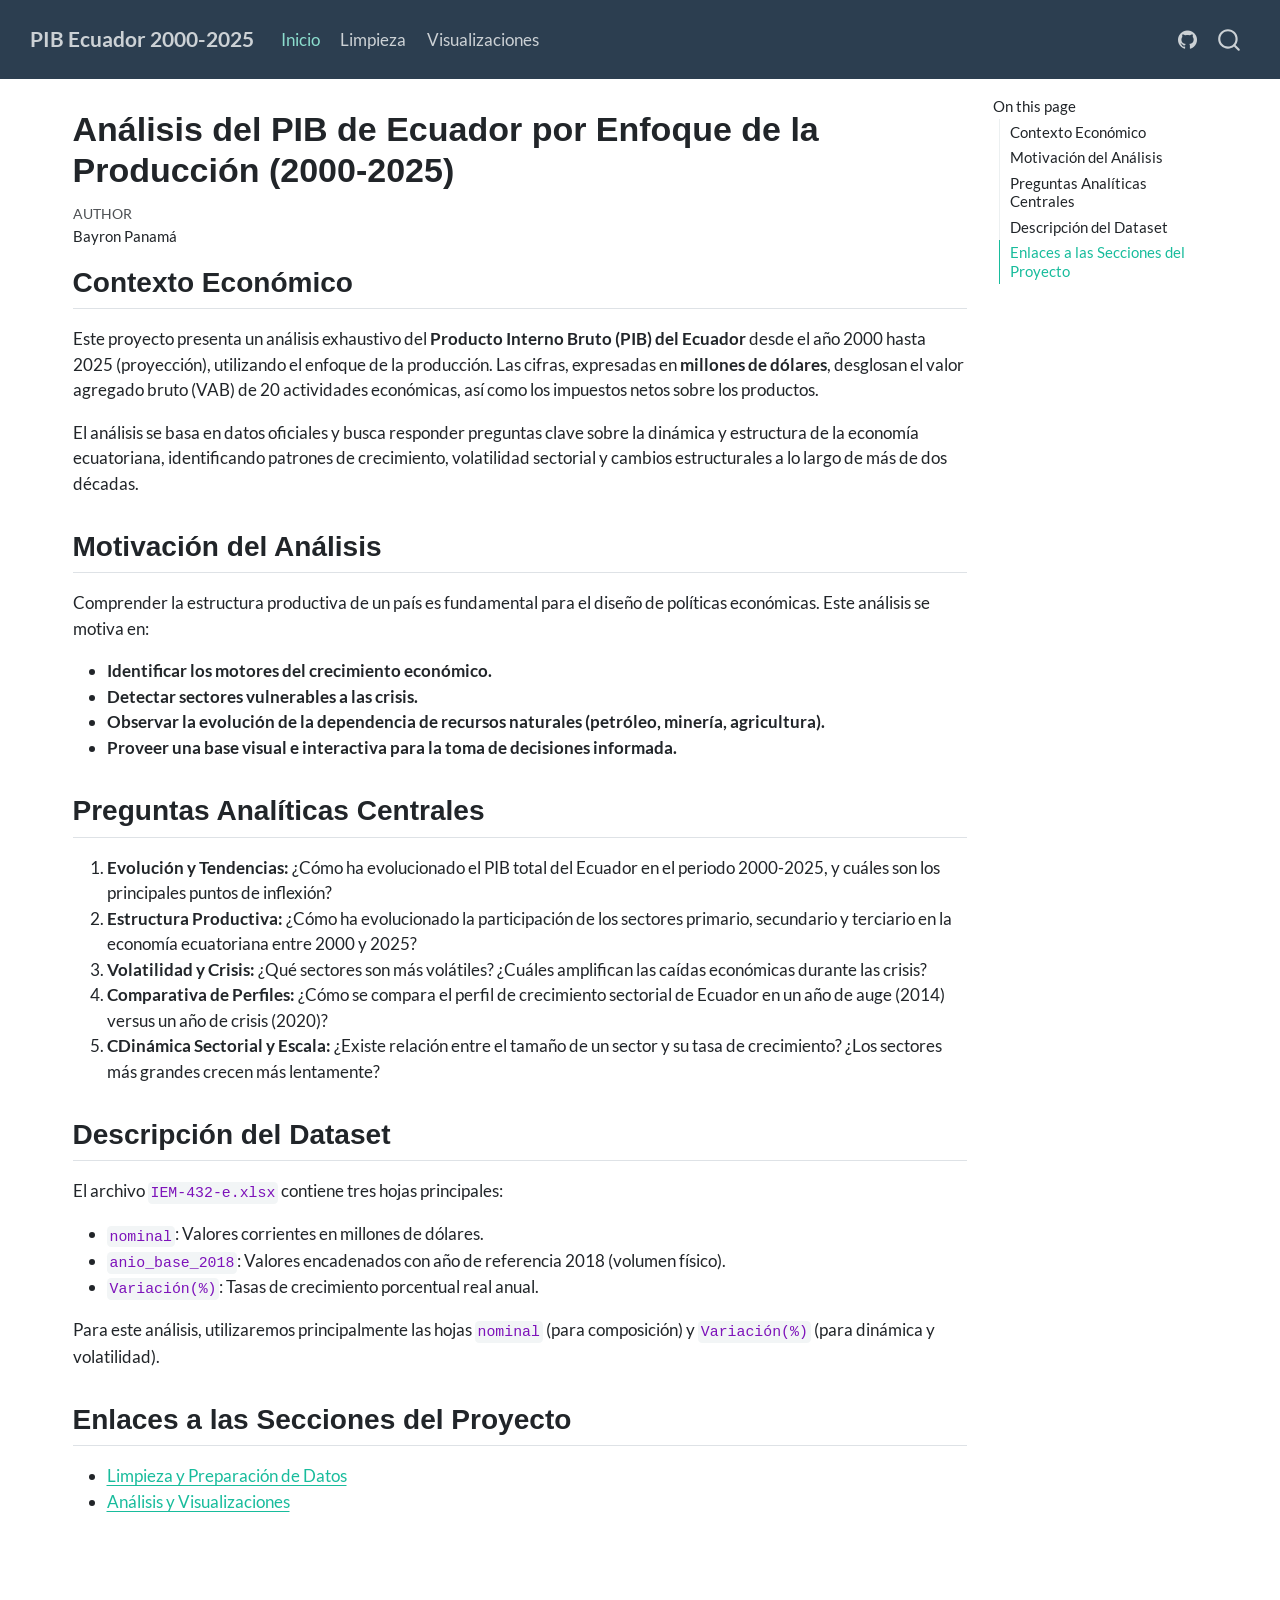
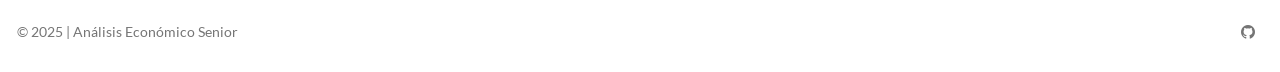
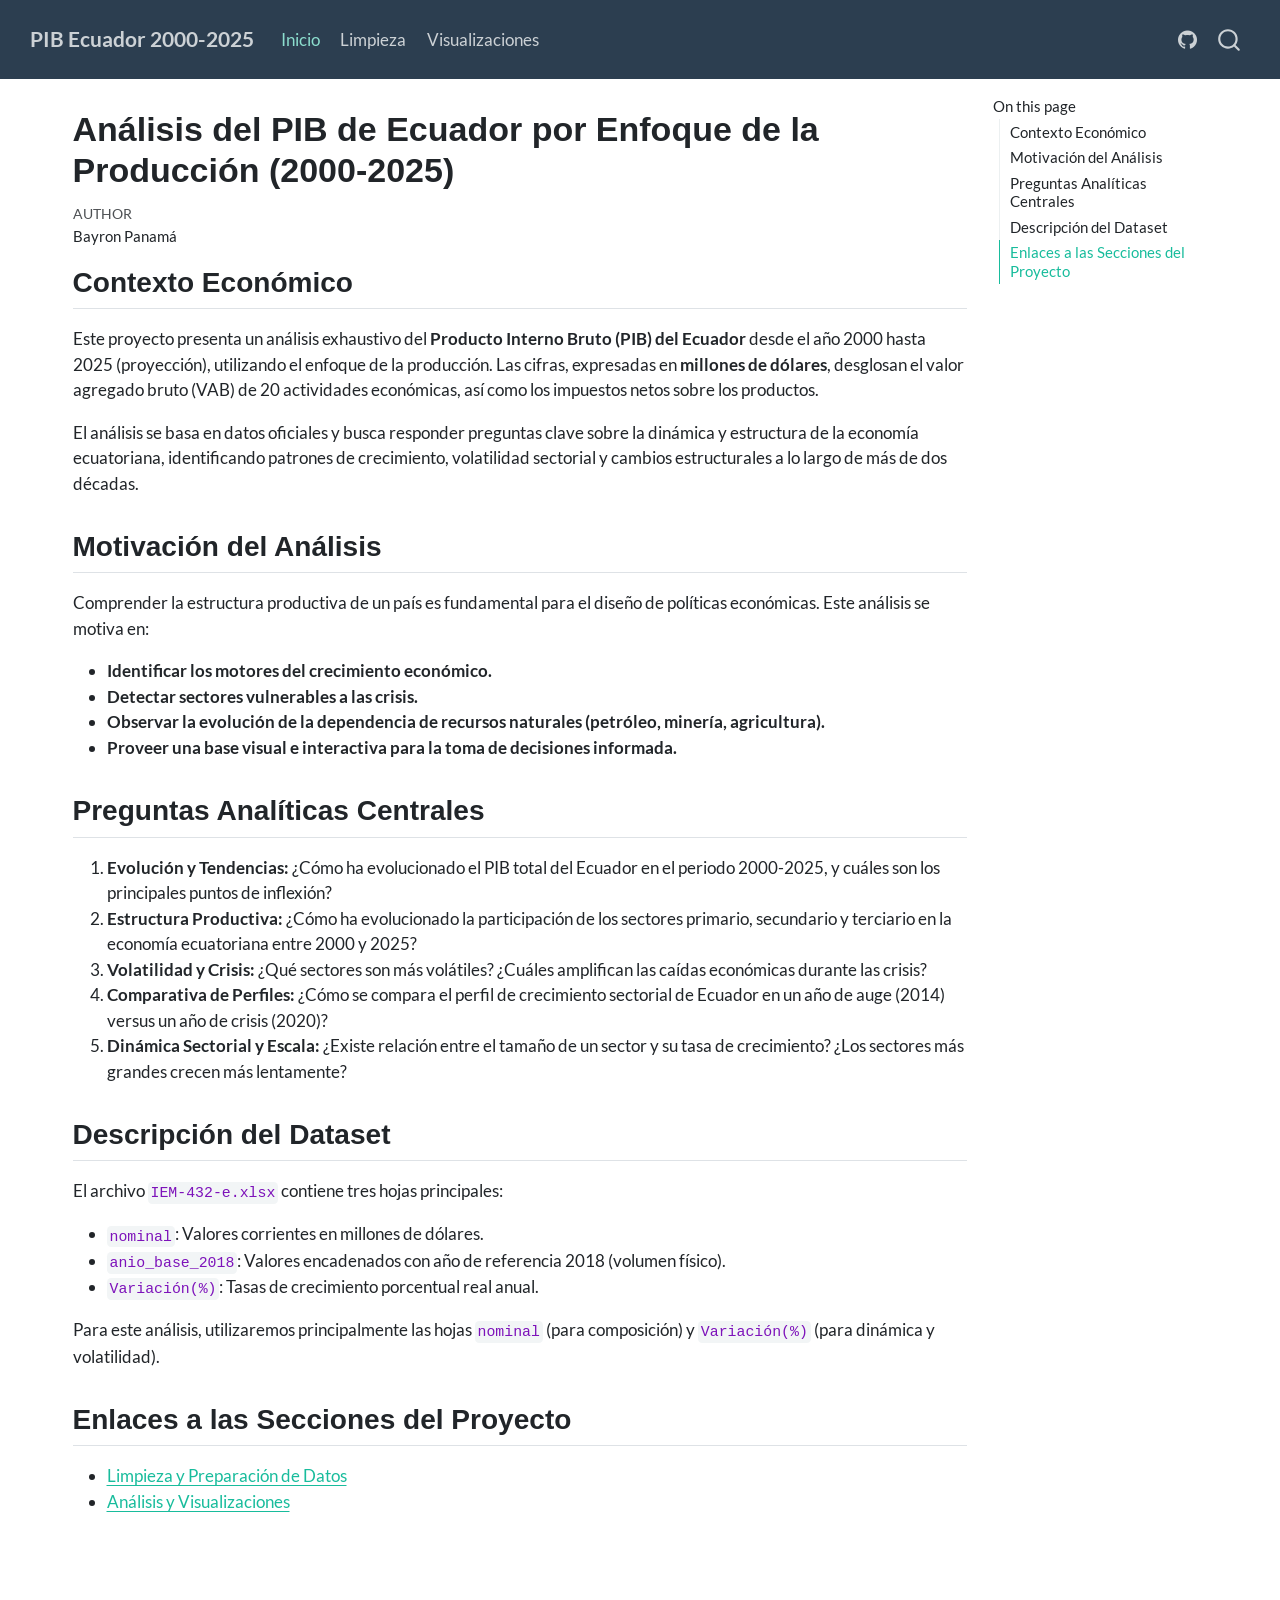
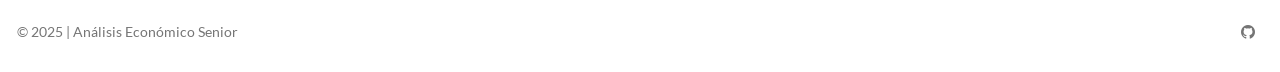
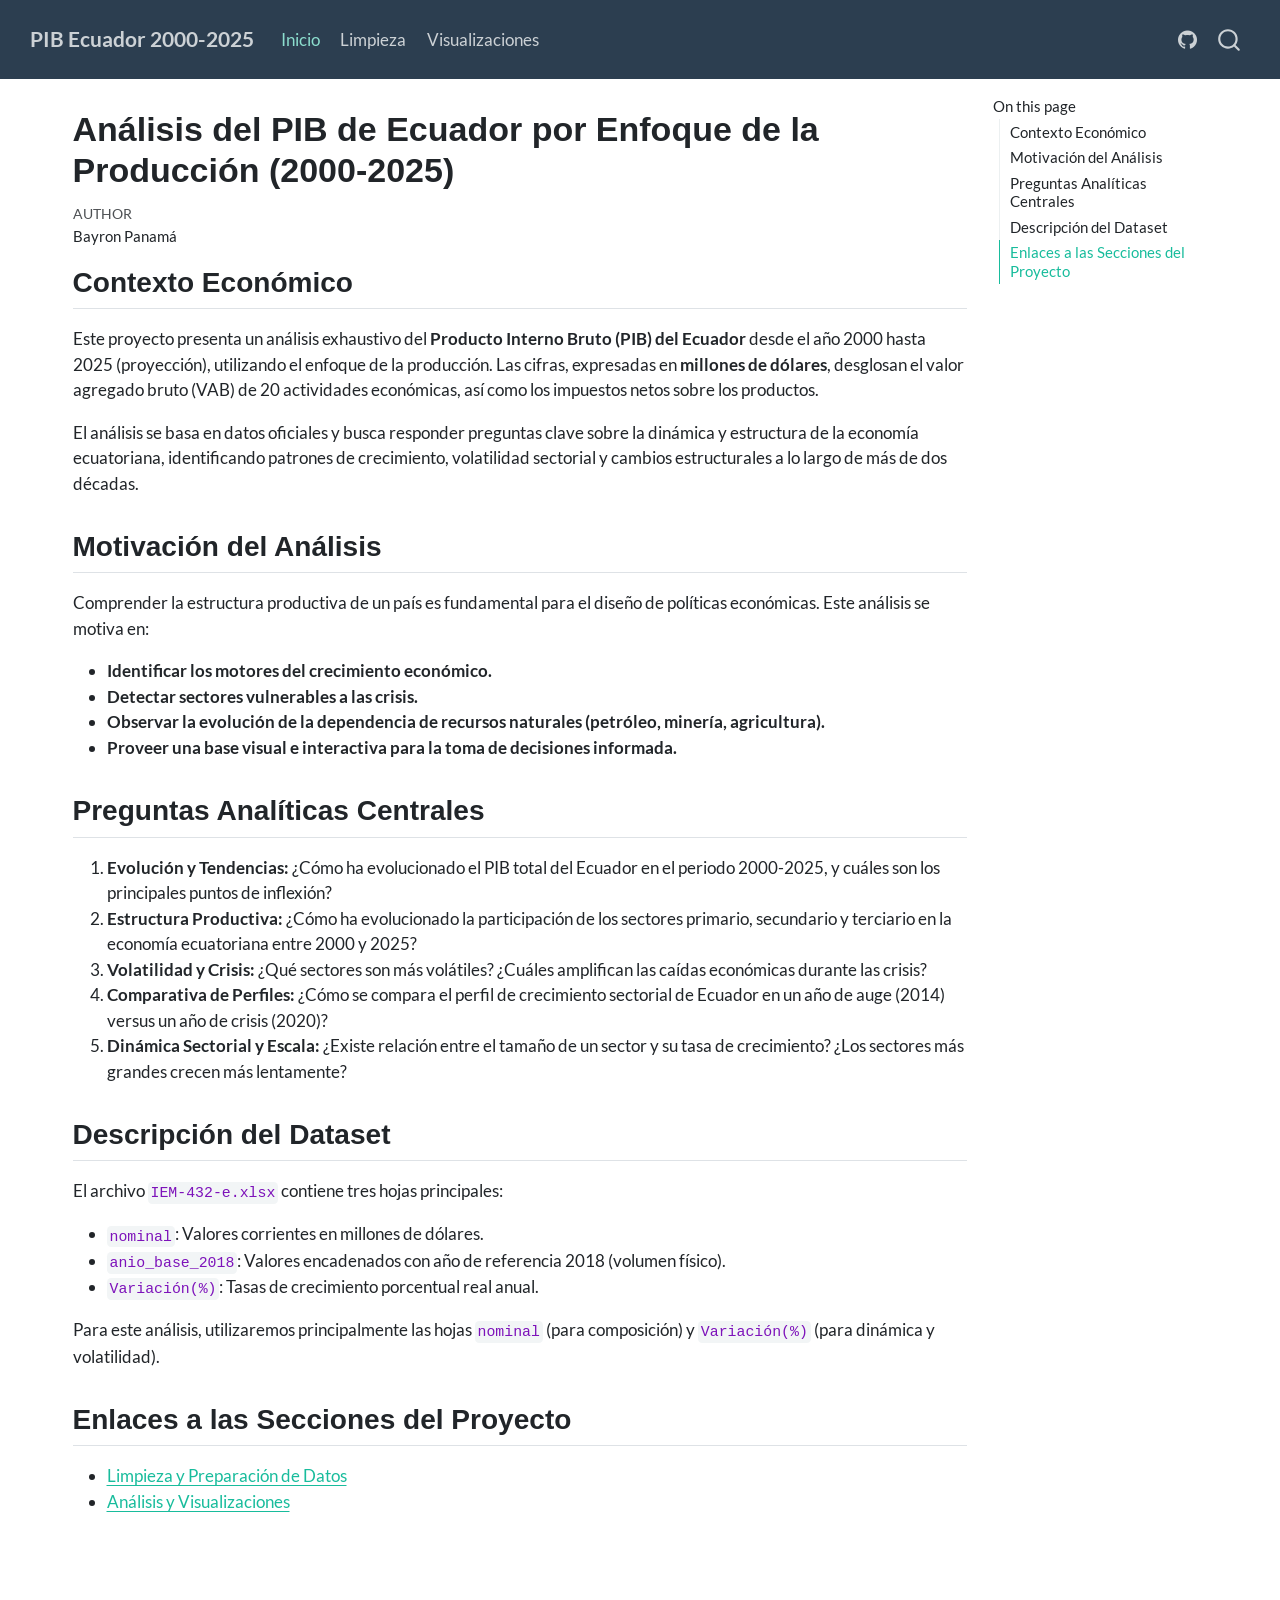
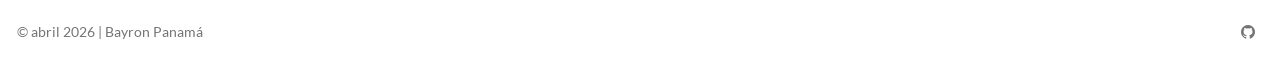
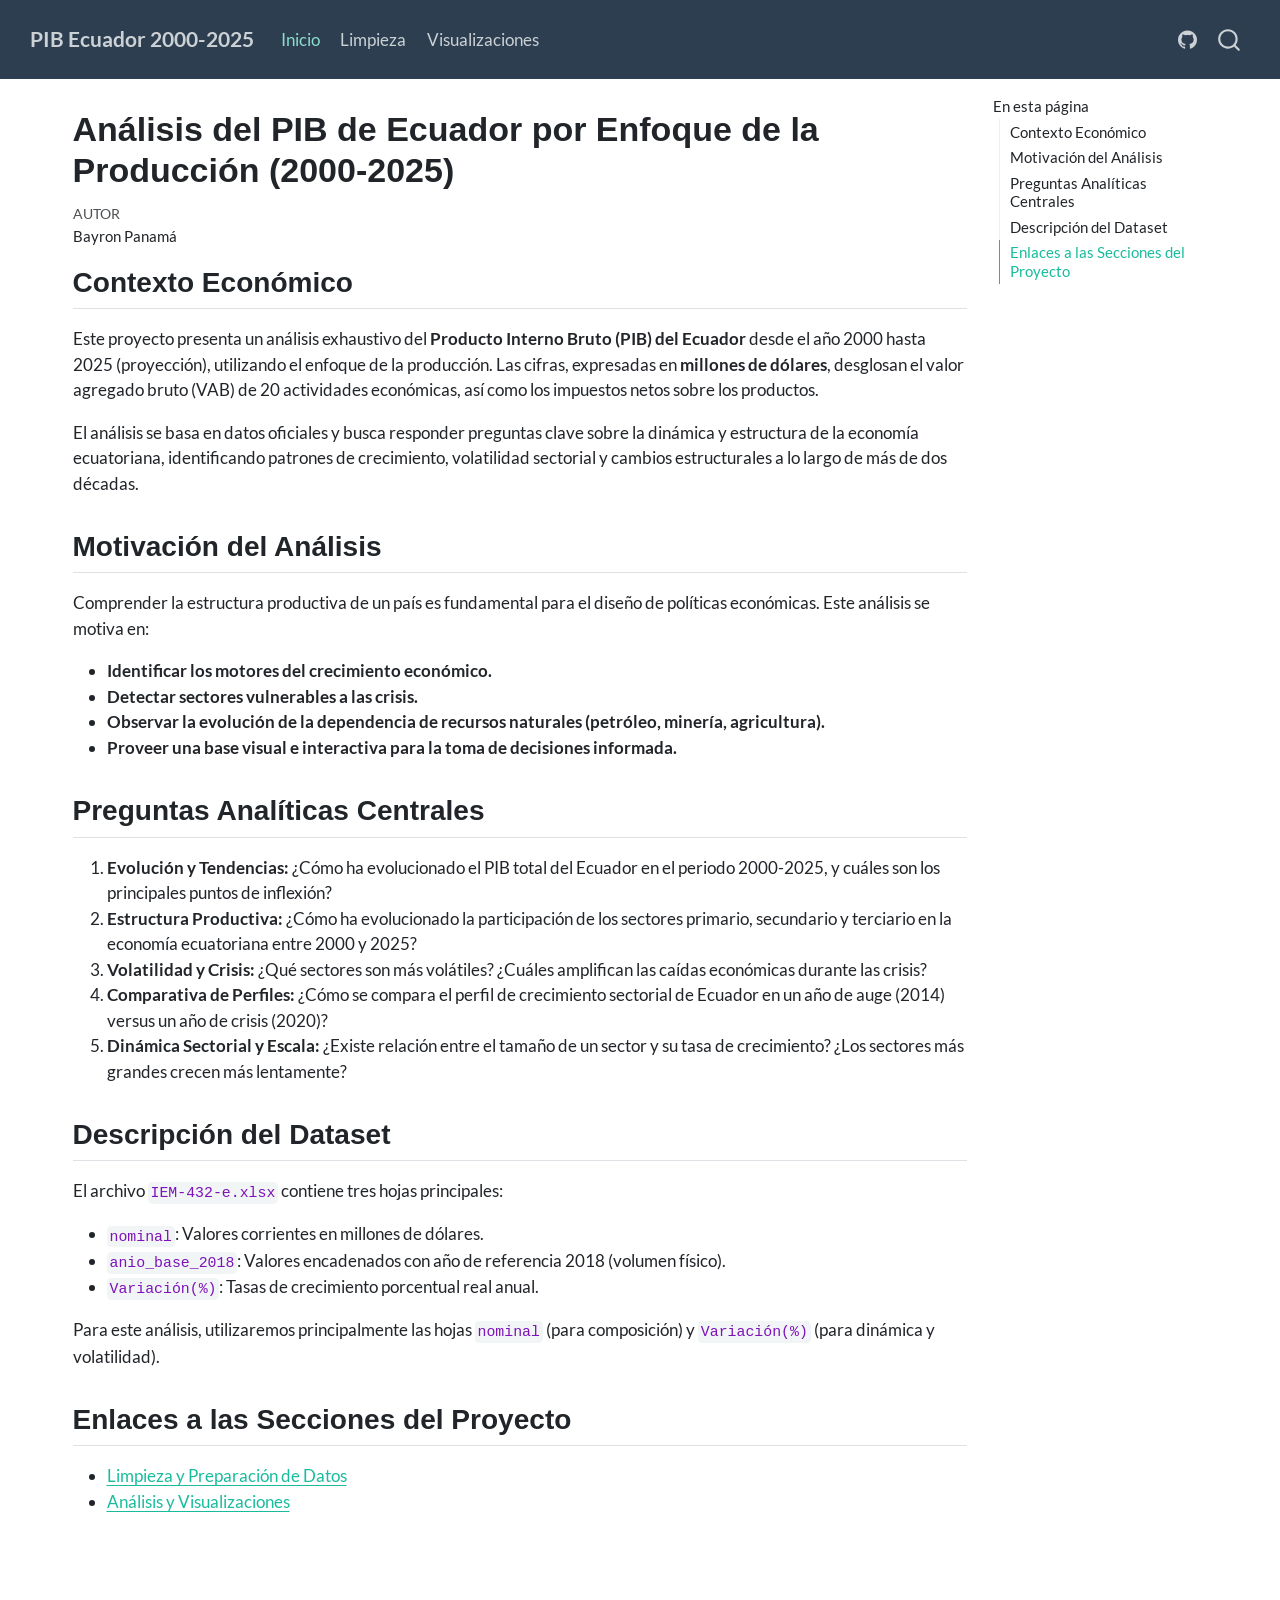
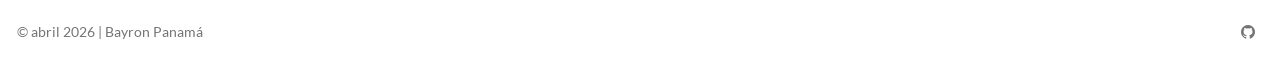
